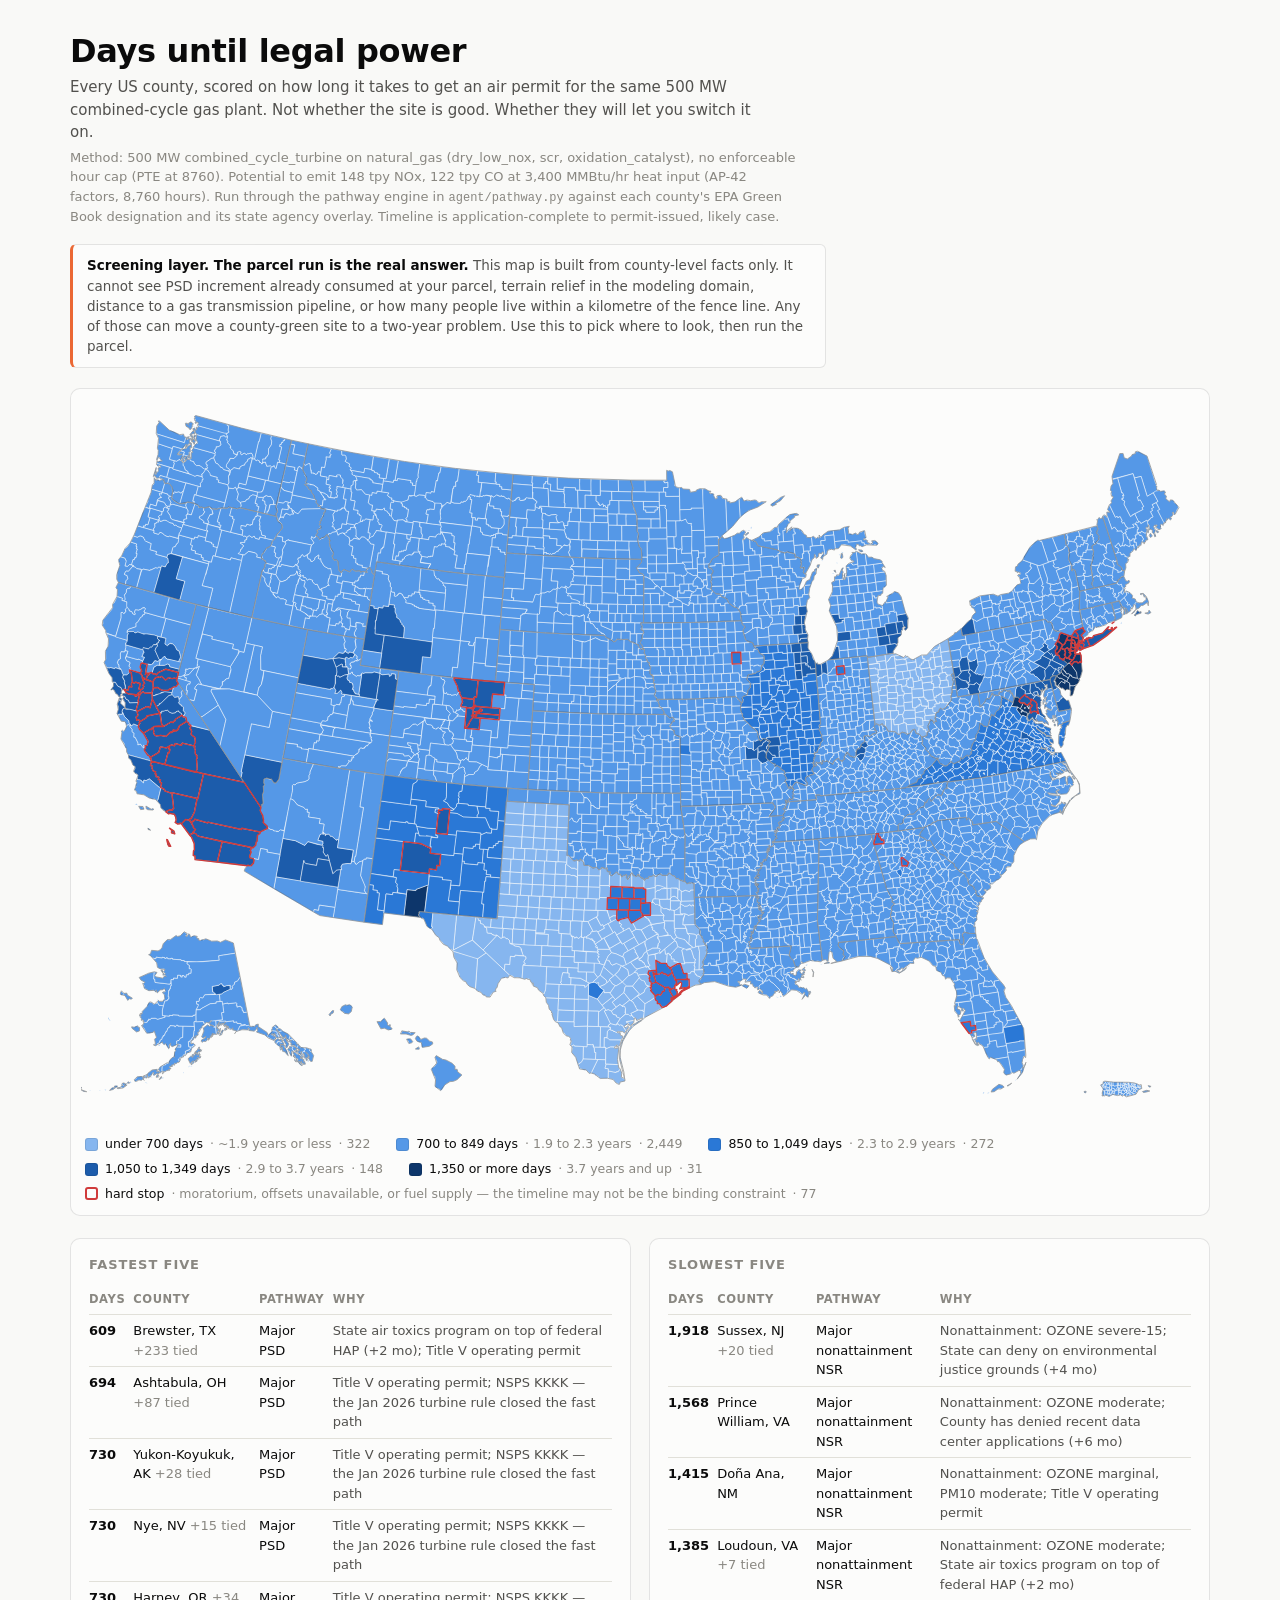
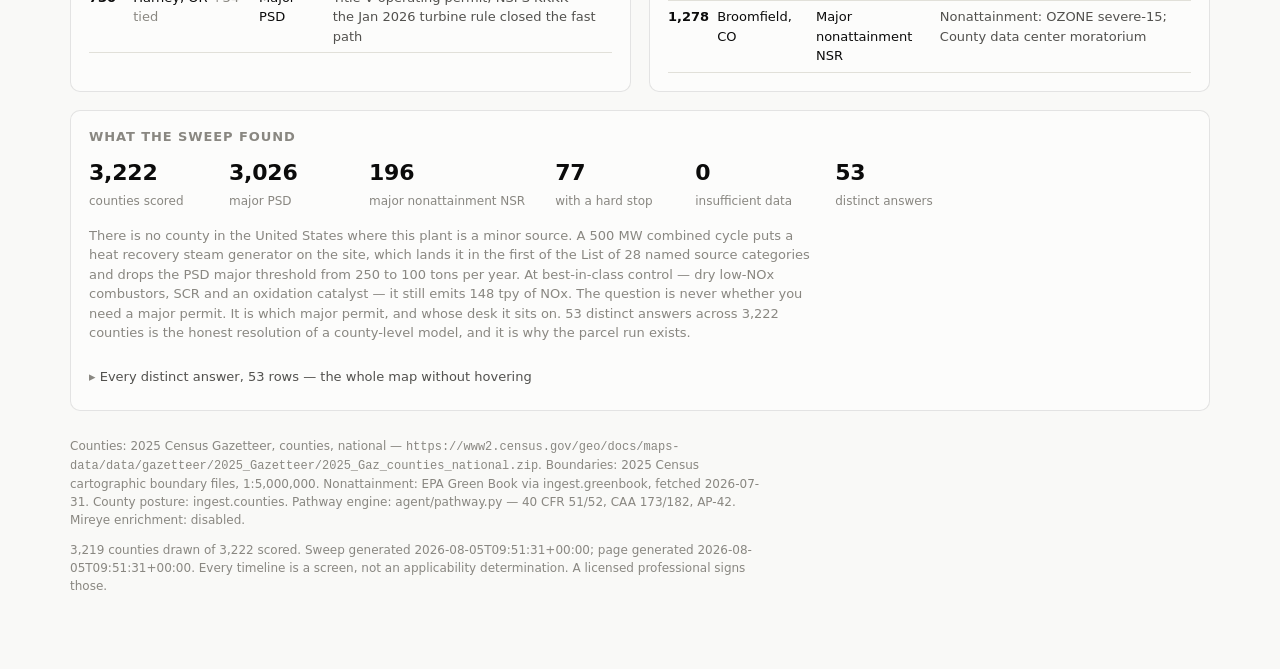
==== outputs/county_map.html @ c9d8f77a "National county sweep and the map 3,222 counties scored on days-until-legal-power for one reference " ====
<!doctype html>
<html lang="en">
<head>
<meta charset="utf-8">
<meta name="viewport" content="width=device-width, initial-scale=1">
<title>Days until legal power — every US county</title>
<style>
:root {
  color-scheme: light dark;
  --plane:#f9f9f7; --surface:#fcfcfb; --ink:#0b0b0b; --ink-2:#52514e; --muted:#898781;
  --rule:#e1e0d9; --border:rgba(11,11,11,0.10); --stroke:#fcfcfb; --state:#52514e;
  --b0:#86b6ef; --b1:#5598e7; --b2:#2a78d6; --b3:#1c5cab; --b4:#0d366b;
  --nodata:#d6d5cd; --nodata-ink:#898781; --focus:#eb6834; --critical:#d03b3b;
}
@media (prefers-color-scheme: dark) {
  :root:where(:not([data-theme="light"])) {
    --plane:#0d0d0d; --surface:#1a1a19; --ink:#ffffff; --ink-2:#c3c2b7; --muted:#898781;
    --rule:#2c2c2a; --border:rgba(255,255,255,0.10); --stroke:#1a1a19; --state:#c3c2b7;
    --b0:#184f95; --b1:#256abf; --b2:#3987e5; --b3:#86b6ef; --b4:#cde2fb;
    --nodata:#2c2c2a; --nodata-ink:#898781; --focus:#eb6834; --critical:#d03b3b;
  }
}
:root[data-theme="dark"] {
  --plane:#0d0d0d; --surface:#1a1a19; --ink:#ffffff; --ink-2:#c3c2b7; --muted:#898781;
  --rule:#2c2c2a; --border:rgba(255,255,255,0.10); --stroke:#1a1a19; --state:#c3c2b7;
  --b0:#184f95; --b1:#256abf; --b2:#3987e5; --b3:#86b6ef; --b4:#cde2fb;
  --nodata:#2c2c2a; --nodata-ink:#898781; --focus:#eb6834; --critical:#d03b3b;
}
* { box-sizing:border-box; }
body {
  margin:0; background:var(--plane); color:var(--ink);
  font:15px/1.5 system-ui,-apple-system,"Segoe UI",sans-serif;
  -webkit-font-smoothing:antialiased;
}
.wrap { max-width:1180px; margin:0 auto; padding:32px 20px 64px; }
h1 { font-size:clamp(22px,3.1vw,32px); line-height:1.2; margin:0 0 6px; letter-spacing:-0.01em; }
.sub { color:var(--ink-2); margin:0 0 4px; max-width:74ch; }
.method { color:var(--muted); font-size:13px; margin:0 0 18px; max-width:88ch; }
.caveat {
  border-left:3px solid var(--focus); background:var(--surface); border:1px solid var(--border);
  border-left:3px solid var(--focus); border-radius:6px; padding:10px 14px; margin:0 0 20px;
  font-size:13.5px; color:var(--ink-2); max-width:88ch;
}
.caveat b { color:var(--ink); }
.card { background:var(--surface); border:1px solid var(--border); border-radius:10px; }
.mapcard { padding:10px 10px 4px; position:relative; }
svg.map { display:block; width:100%; height:auto; }
path.c { stroke:var(--stroke); stroke-width:.5; stroke-linejoin:round; vector-effect:non-scaling-stroke; }
path.c:focus { outline:none; }
.b0 { fill:var(--b0); } .b1 { fill:var(--b1); } .b2 { fill:var(--b2); }
.b3 { fill:var(--b3); } .b4 { fill:var(--b4); }
.q { fill:url(#hatch); }
path.borders { fill:none; stroke:var(--state); stroke-width:0.9; stroke-linejoin:round;
  vector-effect:non-scaling-stroke; opacity:.5; pointer-events:none; }
path.stops { fill:none; stroke:var(--critical); stroke-width:1.4; stroke-linejoin:round;
  vector-effect:non-scaling-stroke; pointer-events:none; }
path.hi { fill:none; stroke:var(--ink); stroke-width:2.4; stroke-linejoin:round;
  vector-effect:non-scaling-stroke; pointer-events:none; }
.legend { list-style:none; margin:14px 0 0; padding:0 4px 8px;
  display:flex; flex-wrap:wrap; gap:6px 26px; font-size:12.5px; color:var(--ink-2); }
.legend li { display:flex; align-items:baseline; gap:7px; }
.sw { width:13px; height:13px; border-radius:3px; flex:none; border:1px solid var(--border);
  align-self:center; }
.sw.b0{background:var(--b0)} .sw.b1{background:var(--b1)} .sw.b2{background:var(--b2)}
.sw.b3{background:var(--b3)} .sw.b4{background:var(--b4)}
.sw.stopsw { background:transparent; border:2px solid var(--critical); }
.sw.q { background:var(--nodata);
  background-image:repeating-linear-gradient(45deg,transparent 0 3px,var(--nodata-ink) 3px 4px); }
.lg-t { color:var(--ink); }
.lg-s { color:var(--muted); }
.lg-s::before { content:"\00b7\00a0"; }
.lg-n { color:var(--muted); font-variant-numeric:tabular-nums; }
.lg-n::before { content:"\00b7\00a0"; }
td .sw { display:inline-block; margin-right:7px; vertical-align:-1px; }
details { margin-top:18px; }
details > summary { cursor:pointer; font-size:13px; color:var(--ink-2); padding:6px 0;
  list-style:none; }
details > summary::-webkit-details-marker { display:none; }
details > summary::before { content:"\25b8\00a0"; color:var(--muted); }
details[open] > summary::before { content:"\25be\00a0"; }
.scroll { overflow-x:auto; }
.tip {
  position:absolute; pointer-events:none; opacity:0; transform:translateY(3px);
  transition:opacity .09s ease, transform .09s ease; z-index:5; max-width:330px;
  background:var(--surface); border:1px solid var(--border); border-radius:8px;
  box-shadow:0 6px 22px rgba(0,0,0,.16); padding:10px 12px; font-size:12.5px; color:var(--ink-2);
}
.tip.on { opacity:1; transform:translateY(0); }
.tip .val { font-size:21px; color:var(--ink); font-weight:650; letter-spacing:-0.01em; }
.tip .val small { font-size:12px; font-weight:400; color:var(--muted); }
.tip .place { color:var(--ink); font-weight:600; margin-bottom:2px; }
.tip .path { margin:5px 0 0; }
.tip ul { margin:6px 0 0; padding:0; list-style:none; }
.tip li { display:flex; gap:7px; margin-top:3px; }
.tip li::before { content:""; flex:none; width:10px; height:2px; margin-top:8px;
  background:var(--muted); border-radius:1px; }
.tip .stop { color:var(--focus); margin-top:6px; font-weight:600; }
.tip .flag { color:var(--muted); margin-top:6px; font-style:italic; }
.grid { display:grid; grid-template-columns:repeat(auto-fit,minmax(330px,1fr)); gap:18px; margin-top:22px; }
.panel { padding:16px 18px 18px; }
.panel h2 { font-size:13px; text-transform:uppercase; letter-spacing:.07em;
  color:var(--muted); margin:0 0 10px; font-weight:600; }
table { width:100%; border-collapse:collapse; font-size:13px; }
th, td { text-align:left; padding:6px 8px 6px 0; border-bottom:1px solid var(--rule);
  vertical-align:top; }
th { color:var(--muted); font-weight:600; font-size:11.5px; text-transform:uppercase;
  letter-spacing:.05em; }
td.num { font-variant-numeric:tabular-nums; font-weight:650; color:var(--ink); white-space:nowrap; }
td.why { color:var(--ink-2); }
.tie { color:var(--muted); font-weight:400; }
.stats { display:flex; flex-wrap:wrap; gap:10px 30px; margin:0; padding:0; list-style:none; }
.stats li { min-width:110px; }
.stats .n { display:block; font-size:22px; font-weight:650; color:var(--ink);
  letter-spacing:-0.01em; }
.stats .k { font-size:12px; color:var(--muted); }
footer { margin-top:26px; font-size:12px; color:var(--muted); max-width:92ch; }
footer a { color:inherit; }
code { font-family:ui-monospace,SFMono-Regular,Menlo,monospace; font-size:12px; }
@media (max-width:640px) { .wrap { padding:20px 14px 44px; } .legend { gap:4px 14px; } }
</style>
</head>
<body>
<div class="wrap">
<h1>Days until legal power</h1>
<p class="sub">Every US county, scored on how long it takes to get an air permit for the
same 500 MW combined-cycle gas plant. Not whether the site is good. Whether they will
let you switch it on.</p>
<p class="method">Method: 500 MW combined_cycle_turbine on natural_gas (dry_low_nox, scr, oxidation_catalyst), no enforceable hour cap (PTE at 8760).
Potential to emit 148 tpy NOx, 122 tpy CO at
3,400 MMBtu/hr heat input (AP-42 factors, 8,760 hours).
Run through the pathway engine in <code>agent/pathway.py</code> against each county's EPA Green
Book designation and its state agency overlay. Timeline is application-complete to
permit-issued, likely case.</p>

<div class="caveat"><b>Screening layer. The parcel run is the real answer.</b>
This map is built from county-level facts only. It cannot see PSD increment already
consumed at your parcel, terrain relief in the modeling domain, distance to a gas
transmission pipeline, or how many people live within a kilometre of the fence line.
Any of those can move a county-green site to a two-year problem. Use this to pick where
to look, then run the parcel.</div>

<div class="card mapcard">
  <svg class="map" viewBox="0 0 9750 6300" role="group"
       aria-label="Choropleth of US counties by days until an air permit is issued for a 500 MW gas plant">
    <defs>
      <!-- Pattern units are viewBox units (10x the frame), so these numbers are
           ten times what they look like on screen. -->
      <pattern id="hatch" width="70" height="70" patternUnits="userSpaceOnUse"
               patternTransform="rotate(45)">
        <rect width="70" height="70" fill="var(--nodata)"/>
        <line x1="0" y1="0" x2="0" y2="70" stroke="var(--nodata-ink)" stroke-width="24"/>
      </pattern>
    </defs>
    <g id="counties"><path class="c b1" d="M6702 4349l39 -3,-1 -10,57 -6,7 68,-19 17,-19 -5,-1 -8,-11 14,-8 -11,-12 4,3 11,-8 8,-27 -79z" data-i="0" tabindex="0" role="img" aria-label="Autauga, AL: 730 days"/><path class="c b1" d="M6539 4922l52 -17,-32 -27,-7 -51,-18 -10,-5 -15,14 -17,-8 -10,10 -16,-8 -7,3 -18,-8 -9,6 -14,-6 -3,23 -12,-1 -12,12 -4,-5 -10,38 14,11 63,-7 23,22 26,26 13,3 14,-8 24,17 16,-11 8,-11 21,6 3,-10 6,-98 21z" data-i="1" tabindex="0" role="img" aria-label="Baldwin, AL: 730 days"/><path class="c b1" d="M6950 4563l11 -39,0 -29,9 -20,30 -8,-3 -28,32 -6,16 18,26 -3,-12 53,5 17,-15 6,1 8,-40 5,2 20,-62 6z" data-i="2" tabindex="0" role="img" aria-label="Barbour, AL: 730 days"/><path class="c b1" d="M6600 4281l19 -2,0 -20,5 -10,15 -1,-1 -15,7 -8,24 -6,2 18,11 1,1 14,19 9,4 48,-83 9,-1 -10,-19 2,-3 -29z" data-i="3" tabindex="0" role="img" aria-label="Bibb, AL: 730 days"/><path class="c b1" d="M6668 4077l7 -2,6 -15,21 -11,13 -20,-4 -6,18 -10,13 -33,13 -2,30 34,-9 37,9 -1,-2 12,-15 18,-27 6,1 9,-13 1,-23 -15,-35 9,-3 -11z" data-i="4" tabindex="0" role="img" aria-label="Blount, AL: 730 days"/><path class="c b1" d="M6886 4426l18 -8,0 -7,10 16,80 -9,6 49,-30 8,-10 28,-26 2,-2 -19,-18 2,-3 -18,-20 1,-5 -45z" data-i="5" tabindex="0" role="img" aria-label="Bullock, AL: 730 days"/><path class="c b1" d="M6719 4509l88 -10,7 70,-10 1,3 30,-70 2,-10 -19,-8 -74z" data-i="6" tabindex="0" role="img" aria-label="Butler, AL: 730 days"/><path class="c b1" d="M6824 4099l17 -16,-6 -17,13 -7,3 -12,14 1,-1 -9,9 -4,20 3,0 -8,39 -1,1 15,-19 5,1 7,10 -1,0 10,-9 8,1 33,-13 5,-2 13,-10 1,0 -6,-37 3,-13 -18,-18 0,0 -5z" data-i="7" tabindex="0" role="img" aria-label="Calhoun, AL: 730 days"/><path class="c b1" d="M6945 4251l-4 -28,68 -8,29 79,-87 15,-6 -58z" data-i="8" tabindex="0" role="img" aria-label="Chambers, AL: 730 days"/><path class="c b1" d="M6867 3970l12 -5,23 -27,8 -28,11 -11,35 125,-24 8,-39 -2,-14 -35,-9 5,-3 -30z" data-i="9" tabindex="0" role="img" aria-label="Cherokee, AL: 730 days"/><path class="c b1" d="M6679 4312l27 -3,-6 -53,51 -5,10 11,9 -1,2 21,14 13,0 12,18 12,-8 1,1 10,-57 6,1 10,-58 5,-4 -39z" data-i="10" tabindex="0" role="img" aria-label="Chilton, AL: 730 days"/><path class="c b1" d="M6422 4550l2 -95,94 -8,0 6,-9 -5,-8 6,4 23,-5 24,-13 8,11 20,-9 5,12 3,-14 5,-8 20,9 15,7 -2,4 13,-72 7,-5 -45z" data-i="11" tabindex="0" role="img" aria-label="Choctaw, AL: 730 days"/><path class="c b1" d="M6481 4561l6 -19,14 -5,-13 -5,10 -3,-1 -7,77 -7,2 26,9 1,1 10,23 -3,0 30,-10 2,3 32,-10 10,12 6,-1 12,-5 5,-12 -2,-14 22,-2 -7,-5 9,4 6,-8 -4,5 10,-12 4,1 12,-19 5,2 -7,-11 -7,17 -26,0 -6,-11 4,7 -7,-6 -7,4 -13,-35 -22,-5 -30,-14 -6,-3 -13z" data-i="12" tabindex="0" role="img" aria-label="Clarke, AL: 730 days"/><path class="c b1" d="M6831 4215l9 -1,-2 -23,26 -3,-1 -20,9 -4,2 -24,23 5,3 -7,22 -2,8 88,-98 11,-1 -20z" data-i="13" tabindex="0" role="img" aria-label="Clay, AL: 730 days"/><path class="c b1" d="M6881 4145l11 -20,10 -1,2 -13,13 -5,-1 -33,9 -8,0 -10,-10 1,-1 -7,19 -5,-1 -12,8 -4,16 -4,30 108,-86 6,-3 7,-16 0z" data-i="14" tabindex="0" role="img" aria-label="Cleburne, AL: 730 days"/><path class="c b1" d="M6868 4617l-2 -23,9 -4,-2 -18,68 -7,10 95,-77 9,-6 -52z" data-i="15" tabindex="0" role="img" aria-label="Coffee, AL: 730 days"/><path class="c b1" d="M6435 3932l2 -70,23 0,11 17,22 15,42 -25,27 3,-1 35,-6 1,-5 19,-115 5z" data-i="16" tabindex="0" role="img" aria-label="Colbert, AL: 730 days"/><path class="c b1" d="M6636 4673l37 -45,10 -42,14 -10,0 -10,27 -10,13 46,32 2,2 20,8 7,-7 14,0 37,-8 1,-2 -18,-126 8z" data-i="17" tabindex="0" role="img" aria-label="Conecuh, AL: 730 days"/><path class="c b1" d="M6770 4261l3 -19,90 -10,9 79,-73 6,-27 -35,-2 -21z" data-i="18" tabindex="0" role="img" aria-label="Coosa, AL: 730 days"/><path class="c b1" d="M6772 4645l7 -14,-8 -7,-2 -20,57 -6,3 17,20 -20,3 16,16 2,12 101,-100 9,-8 -78z" data-i="19" tabindex="0" role="img" aria-label="Covington, AL: 730 days"/><path class="c b1" d="M6806 4590l-2 -20,10 -1,-7 -70,8 0,-2 -20,20 -2,2 19,21 -2,4 8,-1 32,9 -1,4 29,-6 11,7 -1,2 18,-9 4,2 19,-16 -2,-3 -16,-20 20,-3 -17,-19 2,-1 -10z" data-i="20" tabindex="0" role="img" aria-label="Crenshaw, AL: 730 days"/><path class="c b1" d="M6630 4051l7 0,-6 -73,121 -7,2 7,-12 2,-13 33,-18 10,4 6,-13 20,-28 18,1 8,-32 -1,-13 -23z" data-i="21" tabindex="0" role="img" aria-label="Cullman, AL: 730 days"/><path class="c b1" d="M6949 4639l-8 -74,71 -8,9 75,-13 1,0 10,-35 -1,-6 17,-16 1,-2 -21z" data-i="22" tabindex="0" role="img" aria-label="Dale, AL: 730 days"/><path class="c b1" d="M6605 4440l9 -1,-4 -40,59 -6,11 -27,2 -30,1 15,19 -2,15 51,8 2,-3 6,8 10,-9 19,11 10,-18 2,4 40,-52 5,-16 -20,-44 -24,-1 -10z" data-i="23" tabindex="0" role="img" aria-label="Dallas, AL: 730 days"/><path class="c b1" d="M6812 3941l10 -20,17 -8,29 -31,32 -58,21 75,-11 11,-8 28,-23 27,-12 5,1 10,-49 5,-7 -44z" data-i="24" tabindex="0" role="img" aria-label="DeKalb, AL: 730 days"/><path class="c b1" d="M6796 4320l100 -11,-3 18,7 40,8 5,-4 6,-19 1,-12 12,-28 -4,-15 -13,-5 7,-4 -4,2 18,-8 -4,-11 7,-8 -78z" data-i="25" tabindex="0" role="img" aria-label="Elmore, AL: 730 days"/><path class="c b1" d="M6599 4684l163 -19,2 18,12 -4,7 45,-179 16,-5 -56z" data-i="26" tabindex="0" role="img" aria-label="Escambia, AL: 730 days"/><path class="c b1" d="M6781 4041l4 -29,19 -22,15 -5,49 -5,2 20,9 -5,14 31,0 12,-29 1,1 9,-14 -1,-13 18,-18 -11,-13 -19,-9 6,-5 -5,-17 13,5 -8z" data-i="27" tabindex="0" role="img" aria-label="Etowah, AL: 730 days"/><path class="c b1" d="M6482 4081l59 -4,1 10,20 -1,4 40,20 -1,1 20,-39 2,-4 20,-53 4,-9 -90z" data-i="28" tabindex="0" role="img" aria-label="Fayette, AL: 730 days"/><path class="c b1" d="M6434 3979l1 -46,113 -6,5 60,-119 6,0 -14z" data-i="29" tabindex="0" role="img" aria-label="Franklin, AL: 730 days"/><path class="c b1" d="M6874 4669l136 -16,4 46,-134 15,-6 -45z" data-i="30" tabindex="0" role="img" aria-label="Geneva, AL: 730 days"/><path class="c b1" d="M6455 4309l8 -24,19 -1,37 -30,3 31,23 -2,-7 26,-13 11,4 15,-8 9,11 1,-3 9,6 -1,3 14,8 -1,-12 6,15 8,-9 2,-5 16,-17 -16,8 0,-1 -7,-13 -1,-23 11,-6 -6,6 -16,-12 1,4 -8,-6 -11,8 -5,-22 -7,4 -6,-10 -18z" data-i="31" tabindex="0" role="img" aria-label="Greene, AL: 730 days"/><path class="c b1" d="M6521 4344l9 -12,-5 -12,13 -11,7 -24,55 -4,4 39,-10 1,3 40,-9 1,3 39,-38 4,-1 -10,-16 1,4 -14,9 -2,-15 -8,12 -6,-8 1,-3 -14,-6 1,3 -9,-11 -1z" data-i="32" tabindex="0" role="img" aria-label="Hale, AL: 730 days"/><path class="c b1" d="M7017 4601l-7 -64,35 -3,13 -18,6 2,22 47,-3 55,-63 6,-3 -25z" data-i="33" tabindex="0" role="img" aria-label="Henry, AL: 730 days"/><path class="c b1" d="M6970 4654l3 -12,35 1,0 -10,13 -1,-1 -6,63 -6,0 28,16 16,9 24,-94 11,-4 -46,-43 6,3 -5z" data-i="34" tabindex="0" role="img" aria-label="Houston, AL: 730 days"/><path class="c b1" d="M6761 3873l0 -52,12 3,0 -6,-10 -9,129 -12,8 27,-12 26,-20 32,-37 37,-14 5,-4 -12,-9 1,-2 -18,-33 3,-8 -25z" data-i="35" tabindex="0" role="img" aria-label="Jackson, AL: 730 days"/><path class="c b1" d="M6605 4173l28 -21,0 -14,16 -5,9 -34,25 -18,23 -2,23 15,19 -2,3 47,7 7,-15 15,-13 2,-53 55,-15 2,-5 -10,-14 -2,-38 -35z" data-i="36" tabindex="0" role="img" aria-label="Jefferson, AL: 730 days"/><path class="c b1" d="M6430 4166l2 -112,41 -2,1 6,6 0,11 113,-61 3,0 -8z" data-i="37" tabindex="0" role="img" aria-label="Lamar, AL: 730 days"/><path class="c b1" d="M6415 3837l183 -14,3 42,-14 16,-10 -9,-33 -6,-51 28,-22 -15,-11 -17,-31 -3,-14 -22z" data-i="38" tabindex="0" role="img" aria-label="Lauderdale, AL: 730 days"/><path class="c b1" d="M6550 3949l-2 -22,7 -19,6 -1,1 -35,15 0,10 9,13 -4,24 16,7 88,-78 6,-3 -38z" data-i="39" tabindex="0" role="img" aria-label="Lawrence, AL: 730 days"/><path class="c b1" d="M6932 4318l22 -11,84 -13,7 24,23 28,-11 1,1 9,-52 6,3 13,-20 3,-3 -20,-51 -14,-3 -26z" data-i="40" tabindex="0" role="img" aria-label="Lee, AL: 730 days"/><path class="c b1" d="M6590 3875l11 -10,-3 -42,78 -6,9 101,-26 -6,-69 -37z" data-i="41" tabindex="0" role="img" aria-label="Limestone, AL: 730 days"/><path class="c b1" d="M6714 4449l18 -2,-11 -10,7 -8,-6 -5,7 -3,4 7,4 -8,-3 -11,12 -4,8 11,11 -14,5 10,19 2,4 13,15 8,7 64,-86 9,-2 -20,-9 1,-4 -40z" data-i="42" tabindex="0" role="img" aria-label="Lowndes, AL: 730 days"/><path class="c b1" d="M6877 4388l8 -9,19 -1,4 -6,-7 -4,17 -2,-2 -19,19 -6,51 17,8 60,-80 9,-6 -13,-8 5,-15 -13,-8 -18z" data-i="43" tabindex="0" role="img" aria-label="Macon, AL: 730 days"/><path class="c b1" d="M6683 3892l-7 -75,87 -8,10 9,0 6,-12 -3,-3 15,6 9,-2 46,12 8,-3 19,-12 0,-13 11,-13 -5,-11 -17,-14 8,-8 -7,-15 10,-2 -26z" data-i="44" tabindex="0" role="img" aria-label="Madison, AL: 730 days"/><path class="c b1" d="M6487 4509l13 -8,5 -24,-4 -23,17 -3,-23 -17,1 -13,22 -23,12 0,-1 -6,6 6,17 -3,1 10,38 -4,4 40,10 -1,1 10,-10 3,3 28,-20 1,3 29,-85 11,-8 -3,-2 -10z" data-i="45" tabindex="0" role="img" aria-label="Marengo, AL: 730 days"/><path class="c b1" d="M6432 4051l2 -58,100 -5,7 89,-59 4,-2 -23,-6 0,-1 -6,-41 -1z" data-i="46" tabindex="0" role="img" aria-label="Marion, AL: 730 days"/><path class="c b1" d="M6728 3961l1 -46,11 13,14 0,5 -10,12 0,3 -11,-5 -3,5 -2,-5 -4,33 -3,2 18,9 -1,4 12,5 -3,-10 20,8 47,-16 2,-19 22,-33 -41,-23 -1,-1 -9z" data-i="47" tabindex="0" role="img" aria-label="Marshall, AL: 730 days"/><path class="c b1" d="M6480 4924l39 -14,10 7,-6 6,-43 1zM6444 4727l20 -2,-1 -7,59 -5,6 -7,10 5,-6 14,8 9,-3 18,8 7,-10 16,8 10,-13 13,5 16,-11 13,-8 75,-11 2,-2 -11,-12 -3,-26 5,-21 -168z" data-i="48" tabindex="0" role="img" aria-label="Mobile, AL: 730 days"/><path class="c b1" d="M6565 4668l5 -9,2 7,4 -3,10 -19,12 2,5 -5,1 -12,-12 -6,10 -10,-3 -32,10 -2,0 -30,114 -11,1 18,-27 10,0 10,-14 10,-10 42,-38 49,-25 10,-31 -15,-10 2,-4 -6z" data-i="49" tabindex="0" role="img" aria-label="Monroe, AL: 730 days"/><path class="c b1" d="M6790 4410l16 -17,17 2,-2 -18,4 4,5 -7,15 13,32 1,8 18,15 13,-14 7,7 64,-58 6,-2 -19,-20 2,-5 -44,-15 -8,-3 -17z" data-i="50" tabindex="0" role="img" aria-label="Montgomery, AL: 730 days"/><path class="c b1" d="M6628 3944l-4 -51,52 25,15 -1,9 -9,8 7,14 -8,6 4,1 59,-98 8,-3 -34z" data-i="51" tabindex="0" role="img" aria-label="Morgan, AL: 730 days"/><path class="c b1" d="M6588 4362l9 -1,-3 -40,10 -1,-1 -10,19 -2,1 10,56 -6,1 54,-11 27,-59 6,4 40,-19 2,-7 -79z" data-i="52" tabindex="0" role="img" aria-label="Perry, AL: 730 days"/><path class="c b1" d="M6427 4280l3 -106,81 -5,8 85,-37 30,-19 1,-4 10,-32 4,0 -19z" data-i="53" tabindex="0" role="img" aria-label="Pickens, AL: 730 days"/><path class="c b1" d="M6858 4530l-2 -36,37 -4,-2 -19,8 -3,12 2,3 18,18 -2,2 19,26 -2,1 21,-12 40,-83 9,6 -11,-4 -29,-10 -3z" data-i="54" tabindex="0" role="img" aria-label="Pike, AL: 730 days"/><path class="c b1" d="M6928 4200l-6 -64,64 -4,23 83,-79 9,-2 -24z" data-i="55" tabindex="0" role="img" aria-label="Randolph, AL: 730 days"/><path class="c b1" d="M6989 4378l20 -3,-3 -13,52 -6,-1 -9,11 -1,10 19,-5 23,23 12,-29 32,4 16,-26 3,-16 -18,-32 4,-8 -59z" data-i="56" tabindex="0" role="img" aria-label="Russell, AL: 730 days"/><path class="c b1" d="M6741 4084l27 -6,25 -42,5 5,9 -6,13 19,17 11,4 18,-16 13,-2 10,-9 -4,8 12,-10 12,7 10,-7 12,-9 -3,-16 29,-2 -25,-19 2,-1 -10,-14 -2,2 -37,-12 -18z" data-i="57" tabindex="0" role="img" aria-label="St. Clair, AL: 730 days"/><path class="c b1" d="M6670 4219l17 -9,7 -13,10 -1,13 -21,13 -12,13 -2,15 -19,7 -1,1 10,19 -2,9 46,-14 5,-11 25,9 11,-8 9,0 16,-9 1,-10 -11,-60 8,-9 -21,-11 -1,-1 -18z" data-i="58" tabindex="0" role="img" aria-label="Shelby, AL: 730 days"/><path class="c b1" d="M6425 4440l2 -141,32 -4,3 7,-8 10,11 15,-4 6,22 7,-8 5,6 11,-4 8,12 -1,-6 16,6 6,23 -11,13 1,1 7,-8 0,12 15,-12 1,-23 27,0 9,23 13,-94 8,1 -15z" data-i="59" tabindex="0" role="img" aria-label="Sumter, AL: 730 days"/><path class="c b1" d="M6769 4225l11 -25,14 -5,1 -13,-8 -8,16 -29,9 3,7 -12,-7 -10,10 -12,-8 -12,28 2,13 18,37 -3,1 9,-19 12,-2 24,-9 4,1 20,-26 3,2 23,-9 1,1 20,-59 7,5 -6,-9 -11z" data-i="60" tabindex="0" role="img" aria-label="Talladega, AL: 730 days"/><path class="c b1" d="M6864 4235l77 -12,10 86,-19 9,0 27,-16 2,2 19,-18 1,-7 -40,3 -18,-24 2,-8 -76z" data-i="61" tabindex="0" role="img" aria-label="Tallapoosa, AL: 730 days"/><path class="c b1" d="M6511 4169l33 -2,4 -20,59 -1,2 17,11 2,-13 3,0 9,17 9,19 22,18 5,1 7,-24 13,1 15,-15 1,-5 30,-97 6,-11 -116z" data-i="62" tabindex="0" role="img" aria-label="Tuscaloosa, AL: 730 days"/><path class="c b1" d="M6540 4057l81 -3,5 -5,17 25,25 5,2 13,-12 7,-9 34,-16 5,0 14,-24 11,-2 -17,-20 -1,-1 -20,-20 1,-4 -40,-20 1,-2 -30z" data-i="63" tabindex="0" role="img" aria-label="Walker, AL: 730 days"/><path class="c b1" d="M6427 4595l72 -7,4 22,35 22,-4 13,6 7,-7 7,11 -4,0 6,-17 26,11 7,0 14,-94 19,-17 -132z" data-i="64" tabindex="0" role="img" aria-label="Washington, AL: 730 days"/><path class="c b1" d="M6574 4513l8 -2,-3 -29,20 -1,-1 -31,13 -2,23 15,32 31,61 -6,2 20,-10 1,4 29,-137 14,-1 -10,-9 -1,-2 -28z" data-i="65" tabindex="0" role="img" aria-label="Wilcox, AL: 730 days"/><path class="c b1" d="M6537 4030l-3 -42,97 -7,6 70,-97 6,-3 -27z" data-i="66" tabindex="0" role="img" aria-label="Winston, AL: 730 days"/><path class="c b1" d="M710 5917l7 -5,-1 17,-6 -1,0 -11zM682 5935l9 -8,-5 -7,8 1,-2 -7,9 -6,0 15,-19 17,0 -5zM658 5901l7 -6,17 10,-10 -4,-1 17,-7 -7,-7 6,1 -16zM609 5912l4 -4,11 10,-15 -6zM583 5924l9 -3,-3 10,-6 -7zM560 5959l21 8,-19 -1,-2 -7zM465 5935l12 -5,13 -19,28 -5,17 2,7 15,3 -20,20 -2,1 -7,12 -8,4 4,-1 -8,39 -31,45 -5,0 10,-7 3,5 9,7 2,-5 -13,22 12,2 -7,-14 -12,12 -22,26 -20,42 -17,-8 11,-10 -1,0 7,-28 4,-3 49,14 1,-5 23,-6 -1,8 -16,-9 -5,-18 15,-10 -2,-5 14,-5 -8,-7 2,4 7,-10 -6,-18 12,-10 -2,8 -20,-10 -1,-16 30,-8 -2,4 9,-6 4,-3 -7,-4 9,-12 -3,4 -5,-8 -16,-5 6,4 21,-13 2,-5 -13,-8 -2,5 12,-17 10,13 12,-13 -9,-12 10,-22 -4,-29 14,-9 -4,-2 -13zM427 5955l10 -2,-4 3,7 5,-10 6,-3 -12zM406 5959l8 -4,12 10,-19 3,-1 -9z" data-i="67" tabindex="0" role="img" aria-label="Aleutians East, AK: 730 days"/><path class="c b1" d="M-302 5925l13 7,-11 4,-2 -11zM-352 5933l12 8,18 28,-10 -3,-20 -33zM-408 5886l28 -6,-9 12,-10 -4,-6 5,-3 -7zM-558 5766l22 2,-8 10,-14 -12zM-576 5709l10 -1,19 11,8 19,-25 -7,-12 -22zM313 6008l32 -5,12 -18,10 6,2 -6,-15 -10,12 -10,13 0,2 11,11 -8,4 3,0 8,-16 10,22 -6,-36 26,-14 -4,-30 10,-9 -7zM249 6030l19 -21,9 -5,12 3,4 -16,17 -4,9 6,-5 10,-22 6,-12 13,-31 8zM204 6021l16 3,-5 6,-11 -9zM160 6030l15 -2,-14 7,-1 -5zM70 6030l10 -4,6 5,-16 -1zM0 6023l50 18,-28 -2,-22 -16zM-62 6012l46 3,9 -6,-8 -6,15 -4,7 10,-12 5,2 10,-11 -4,-6 5,-42 -13zM-102 5994l8 0,-2 13,-8 -3,2 -10zM-110 6012l15 0,-4 6,-11 -6zM-150 6014l19 -21,10 1,-4 11,14 4,-4 9,-35 -4zM-181 5996l24 2,6 -10,5 5,-9 13,-26 -10zM-201 5975l28 12,-10 1,-11 13,-7 -10,10 -4,-10 -12z" data-i="68" tabindex="0" role="img" aria-label="Aleutians West, AK: 730 days"/><path class="c b1" d="M1117 5447l25 -27,34 2,3 46,-21 11,-3 -14,-25 -7,-13 -11z" data-i="69" tabindex="0" role="img" aria-label="Anchorage, AK: 730 days"/><path class="c b1" d="M525 5463l19 -10,6 -18,-9 0,35 1,3 -13,11 -3,-1 -13,15 5,8 -11,35 -1,22 9,66 -19,-11 -12,47 4,0 -7,28 2,0 -7,54 3,0 7,123 3,0 -7,13 0,0 -7,12 0,2 -7,1 69,-18 0,2 41,-143 -2,0 -7,-13 -1,-8 13,-7 0,1 -7,-41 -3,-4 14,-14 6,-12 33,-7 0,-13 33,-9 0,-1 13,-7 0,-4 20,-14 6,-13 32,-13 0,-2 12,-17 7,-16 -9,12 0,6 -8,-7 -41,16 -16,-20 -56,-9 13,-33 9,-23 -2,-24 -44,-15 -13,8 -7,-17 -4zM442 5475l23 4,7 -8,23 -4,1 9,15 5,-1 30,-26 9,-40 -33,-2 -12zM234 5399l8 -6,2 13,18 17,-15 -5,-13 -19z" data-i="70" tabindex="0" role="img" aria-label="Bethel, AK: 730 days"/><path class="c b1" d="M833 5651l11 -20,28 1,-1 21,-38 -2z" data-i="71" tabindex="0" role="img" aria-label="Bristol Bay, AK: 730 days"/><path class="c b1" d="M1208 5551l24 -48,8 0,4 4,-20 31,4 5,-20 8zM1204 5514l12 -28,-4 35,-8 -7zM1169 5471l10 -3,-3 -46,27 -2,1 7,58 -3,1 7,68 -9,1 14,27 -4,2 13,35 2,2 13,33 -6,2 7,-47 8,-21 46,-12 1,-13 19,18 -24,-36 -9,7 -4,-9 0,3 -14,-13 14,-16 -10,-14 1,7 -12,-23 14,11 6,-22 10,6 -7,-8 0,3 -10,31 -13,-3 -7,-6 7,3 -8,-12 9,5 -14,-22 10,17 -16,-24 7,5 -22,13 -5,-13 2,-12 16,-7 -17,1 17,-6 -2,-3 8,-4 -6,-3 4,-1 -15,0 20,-7 -4,2 7,-15 4,12 -39,-24 40,3 9,10 -6,-7 21,8 -10,8 12,-2 13,-7 -4,-4 7,21 14,-17 11,-5 -16,-2 15,-6 2,-12 -70z" data-i="72" tabindex="0" role="img" aria-label="Chugach, AK: 730 days"/><path class="c b1" d="M1203 5420l30 -7,-8 -61,20 -3,-11 -72,48 -10,0 7,72 -9,7 9,-6 14,8 3,-3 12,29 -9,1 6,14 5,4 31,7 -1,3 16,30 -5,24 118,-31 2,-10 -12,-33 6,-2 -13,-35 -2,-2 -13,-27 4,-1 -14,-68 9,-1 -7,-58 3,-1 -7z" data-i="73" tabindex="0" role="img" aria-label="Copper River, AK: 730 days"/><path class="c b1" d="M1014 5307l9 -26,-14 -3,-3 -25,23 0,5 -28,10 -6,17 5,18 -29,128 -2,7 62,-36 3,1 12,-52 4,-84 46,0 6,-40 1,11 -20z" data-i="74" tabindex="0" role="img" aria-label="Denali, AK: 730 days"/><path class="c b1" d="M681 5609l6 1,5 -20,14 -6,4 -20,7 0,1 -13,9 0,13 -33,7 0,12 -33,14 -6,4 -14,41 3,-1 7,7 0,8 -13,13 1,0 7,45 1,-3 97,-21 6,-11 20,-21 6,2 34,-43 16,-13 -16,2 -16,-10 10,-5 13,5 18,-8 7,-28 -39,2 -7,-13 11,-16 -15,1 -9,-22 17,-9 -2,2 -13zM675 5642l2 -9,16 -8,-10 18,-8 -1z" data-i="75" tabindex="0" role="img" aria-label="Dillingham, AK: 730 days"/><path class="c b3" d="M1149 5171l-5 -48,58 -11,19 -15,10 4,-1 10,14 5,1 9,23 -9,35 -1,-4 5,4 29,-60 26,-14 14,-48 6,-32 -24z" data-i="76" tabindex="0" role="img" aria-label="Fairbanks North Star, AK: 1,096 days"/><path class="c b1" d="M1666 5510l-3 -15,8 -7,-6 -5,21 -16,22 25,14 -4,26 10,10 11,-34 10,-15 -22,-7 0,15 15,-17 -11,14 11,33 65,-17 -7,-7 -22,-16 -4,5 -15,-12 -15,-34 -4z" data-i="77" tabindex="0" role="img" aria-label="Haines, AK: 730 days"/><path class="c b1" d="M1813 5584l9 -27,35 36,-10 1,-5 -9,-25 5,-4 -6zM1746 5560l12 7,6 18,18 -16,28 37,-23 -18,27 38,-21 34,-8 -14,-1 -14,5 -1,-43 -71zM1691 5614l0 -28,8 6,16 -14,14 6,-1 15,5 -14,24 6,-2 9,-7 -1,11 6,-8 7,-34 -11,-2 14,-15 5,-9 -6zM1618 5560l50 -50,32 4,12 15,-5 15,22 12,-7 2,4 8,-18 6,-21 -43,1 18,-13 -4,-4 -9,-2 7,-11 -3,-1 5,27 10,-4 7,10 -7,13 21,-8 7,-4 -4,-9 17,-64 -34z" data-i="78" tabindex="0" role="img" aria-label="Hoonah-Angoon, AK: 730 days"/><path class="c b1" d="M1760 5579l-1 -9,3 5,20 -6,-17 16,-5 -6zM1724 5519l34 -10,50 29,14 19,-12 34,-20 -16,-7 -27,0 17,-21 3,-38 -49z" data-i="79" tabindex="0" role="img" aria-label="Juneau City and, AK: 730 days"/><path class="c b1" d="M1048 5598l4 -9,28 -14,9 -17,-22 14,-15 -9,20 -51,-5 -27,38 -27,16 13,8 -9,26 6,3 11,15 -1,6 65,-18 -2,0 -8,-11 18,-3 -22,2 11,-8 12,4 10,-9 -19,1 25,-12 -11,4 9,-17 27,2 -21,-6 12,-3 -10,-4 3,3 8,-14 18,-4 -5,-10 7,-5 -5,-13 10,-10 -12zM936 5604l14 0,0 -14,12 0,7 -21,11 -7,5 -55,5 0,-4 -76,82 -2,0 14,14 -1,0 5,-7 12,-20 11,0 16,-6 -3,-15 18,-5 20,-13 5,7 12,-5 13,-21 5,10 4,-9 14,-8 -1,-2 -12,-10 29,-16 6,-6 17,4 11,19 -6,18 18,-16 0,-7 16,-34 0,-4 -48z" data-i="80" tabindex="0" role="img" aria-label="Kenai Peninsula, AK: 730 days"/><path class="c b1" d="M1974 5774l9 -7,4 5,-5 7,-8 -5zM1947 5749l0 -5,11 6,0 15,-11 -16zM1926 5734l7 -8,-3 -29,6 -6,15 1,-6 -7,14 -16,-7 -10,14 -1,29 12,4 6,-5 7,14 10,21 33,-14 53,-15 -4,-16 -25,7 -11,-12 -29,-21 -17,23 26,6 18,-6 -4,0 18,-7 -2,1 -12,-6 15,-24 -10,5 -13,-9 -22,-6 3,4 30,-13 -6z" data-i="81" tabindex="0" role="img" aria-label="Ketchikan Gateway, AK: 730 days"/><path class="c b1" d="M991 5699l6 -7,5 5,-2 -10,13 -6,5 -7,-5 -3,11 -5,2 -12,9 -1,-6 22,7 -6,8 2,0 12,7 -7,-4 15,-9 -7,1 9,-11 4,-2 -8,-10 15,-25 -5zM951 5820l11 -6,10 5,-21 1zM933 5754l24 -23,10 0,4 13,1 -12,10 0,-12 -4,-1 -9,12 -5,6 13,2 -10,6 0,-7 -11,16 9,-8 -11,18 5,6 -4,-6 20,19 -20,0 13,9 2,-12 4,2 12,13 -3,-6 15,-26 -5,12 14,-8 5,-8 -6,-4 4,7 4,-12 3,15 4,-18 13,-1 -16,-8 10,-6 -1,4 9,-18 18,-8 0,13 -16,-5 -1,8 -16,-23 25,-20 -42zM931 5829l12 -14,6 2,-18 12zM889 5876l8 -6,-1 11,-7 -5zM849 5761l17 -22,18 -2,11 -19,15 -5,0 -25,37 -13,7 -23,20 0,7 -16,16 0,-33 29,3 8,-7 3,-2 17,-11 -1,-5 10,-17 1,-4 11,-11 3,1 9,-12 -5,-6 18,-13 -2,1 10,-8 -3,-15 11,9 0,-1 13,-17 -1,0 -6z" data-i="82" tabindex="0" role="img" aria-label="Kodiak, AK: 730 days"/><path class="c b1" d="M511 5376l3 -10,-1 7,13 -1,-9 -13,17 0,0 -18,41 -42,5 -21,16 -18,24 3,13 16,36 -14,11 22,41 5,-11 36,0 48,14 2,11 12,-66 19,-22 -9,-35 1,-8 11,-15 -5,2 12,-12 4,0 10,-15 5,-23 -3,8 -10,-11 -11,-4 7,-7 -2,0 -15,-9 -10,7 -8,-7 -6,-6 4,-1 -8z" data-i="83" tabindex="0" role="img" aria-label="Kusilvak, AK: 730 days"/><path class="c b1" d="M709 5812l13 2,1 -7,14 1,10 -13,17 -2,1 -16,14 -18,27 -23,8 5,-5 -13,7 -35,11 -10,-8 -9,13 -22,39 1,1 -21,-28 -1,2 -8,-10 11,-2 -34,21 -6,11 -20,21 -6,3 -97,98 1,2 35,-5 0,-5 55,-11 7,-7 21,-12 0,0 14,-14 0,2 41,2 7,14 0,-3 18,-41 18,0 25,-15 5,-11 19,-21 5,-14 19,0 6,17 1,-9 15,-9 -1,-4 7,-3 -5,-13 15,-10 -8,-6 12,4 7,-13 -5,-15 7,11 2,-2 7,-23 0,-4 8,12 6,-7 5,11 -1,-16 9,1 8,-4 2,-3 -12,-5 14,-7 -5,-26 15,-3 -9,-5 21,2 -20,-14 -1,3 -49z" data-i="84" tabindex="0" role="img" aria-label="Lake and Peninsula, AK: 730 days"/><path class="c b1" d="M1003 5328l40 -2,0 -6,84 -46,52 -4,-1 -12,54 -5,13 96,-20 3,8 61,-84 11,-17 -4,-13 21,-25 -3,-12 9,0 -5,-14 1,0 -14,-64 2,-1 -103z" data-i="85" tabindex="0" role="img" aria-label="Matanuska-Susitna, AK: 730 days"/><path class="c b1" d="M661 5239l11 -3,1 7,-12 -4zM507 5045l84 -38,48 -12,-5 64,9 1,3 28,129 15,1 -6,14 1,-11 47,-6 0,-2 13,-6 0,-4 55,7 0,-2 21,-7 -1,-7 14,-21 4,-10 41,-41 -5,-11 -22,-8 -1,14 -20,8 9,26 1,20 -20,-2 -39,-17 -17,5 -8,12 4,9 -9,-9 -25,-11 11,-26 4,-25 25,-9 -26,-5 3,8 7,-5 9,-21 -17,-42 4,-43 -24,3 -18,-13 -23,9 2,11 -11,-34 -17,-17 -24zM344 5178l9 -17,2 9,20 14,24 -3,7 19,42 25,-9 10,-17 -5,-14 15,-24 -41,-12 -9,-19 5,-9 -7,0 -15z" data-i="86" tabindex="0" role="img" aria-label="Nome, AK: 730 days"/><path class="c b1" d="M591 4845l15 -6,9 -31,57 5,19 -10,15 -17,11 -36,36 -36,15 4,14 -5,47 -34,13 8,23 -5,35 -36,14 14,12 1,0 8,-12 9,1 8,12 -1,13 -22,11 11,0 14,11 4,8 -9,17 -3,27 7,-6 14,21 7,-5 10,18 4,7 -7,12 -3,4 6,24 -10,50 20,50 -2,27 12,44 -21,69 27,17 89,-145 23,5 39,-195 14,-111 -4,0 -7,-27 -1,0 -6,-75 -5,0 -7,-14 -1,0 6,-28 -2,1 -7,-14 -2,-1 7,-13 -2,0 -6,-20 -3,-1 7,-52 -8,-2 14,-27 -5,-36 -32z" data-i="87" tabindex="0" role="img" aria-label="North Slope, AK: 730 days"/><path class="c b1" d="M627 4877l27 5,2 -14,52 8,1 -7,20 3,0 6,13 2,1 -7,14 2,-1 7,28 2,0 -6,14 1,0 7,75 5,0 6,27 1,0 7,27 1,-2 20,21 14,-2 28,13 0,5 7,-2 34,-20 0,-1 13,-20 0,-2 21,-14 -1,-6 -14,-14 0,0 14,-14 -1,1 -14,-27 -1,-2 27,-34 -2,-1 14,-21 -2,-2 34,-7 0,-1 6,-129 -15,-3 -28,-9 -1,5 -64,24 6,-19 27,8 11,62 12,13 -18,16 2,-16 -13,-13 3,3 -13,-20 -30,11 -5,7 13,-3 11,16 18,8 -6,-17 -17,14 -19,-10 -7,-31 0,-25 -13,-6 -38,-34 -42z" data-i="88" tabindex="0" role="img" aria-label="Northwest Arctic, AK: 730 days"/><path class="c b1" d="M1840 5667l9 -17,-5 -5,9 -2,34 24,-30 19,-17 -19zM1814 5601l3 -6,20 3,-20 -8,1 -4,26 -1,7 10,6 -4,26 24,-2 11,15 -1,-6 25,-6 7,-13 -6,-9 -17,-5 5,-25 -4,-2 -10,9 -5,-9 0,-6 -15,-10 -4z" data-i="89" tabindex="0" role="img" aria-label="Petersburg, AK: 730 days"/><path class="c b1" d="M1993 5682l7 -17,11 15,-3 13,-15 -11zM1965 5770l-3 -20,11 5,4 10,-12 5zM1862 5769l0 -8,7 -1,1 7,6 -12,6 1,-7 27,-5 -14,-8 0zM1849 5731l8 -14,-10 -16,21 -6,9 14,24 10,32 27,-19 -4,-1 9,14 -2,-5 3,12 1,2 12,8 -6,-2 22,8 -5,7 25,-23 1,7 -6,-16 -6,-5 -18,-2 17,-22 -15,17 24,13 -2,3 10,-7 -3,8 10,-10 0,-19 -15,-9 -19,-11 2,13 -18,-7 -11,-14 -2,-3 -8,-2 5,-10 -3,15 -9,-9 -1,-3 -11,-4 15,-8 -7zM1803 5672l9 -12,18 8,-16 -15,5 -7,30 4,-9 17,13 20,-9 6,-5 -8,-3 6,4 32,-6 9,-13 -19,-1 -20,-17 -21z" data-i="90" tabindex="0" role="img" aria-label="Prince of Wales-Hyder, AK: 730 days"/><path class="c b1" d="M1739 5648l7 -19,26 5,4 8,-6 1,29 45,9 39,-24 -23,1 -9,-5 4,-11 -11,-10 2,-4 -37,-7 3,-9 -8zM1735 5659l1 -9,18 4,-5 20,-9 4,2 -13,-7 -6zM1701 5619l14 -4,2 -14,30 11,14 -4,10 20,-9 5,-30 -9,9 4,0 9,-3 11,-6 -1,-20 -11,-11 -17z" data-i="91" tabindex="0" role="img" aria-label="Sitka City and, AK: 730 days"/><path class="c b1" d="M1687 5466l7 -7,12 5,11 8,5 16,-14 4,-21 -26z" data-i="92" tabindex="0" role="img" aria-label="Skagway, AK: 730 days"/><path class="c b1" d="M1211 5224l-4 -31,22 -4,7 -10,66 -32,13 0,7 -14,-4 -11,19 -19,3 -18,25 -10,22 -36,61 307,-30 5,-3 -16,-7 1,-4 -31,-14 -5,-1 -6,-29 9,3 -12,-8 -3,6 -14,-7 -9,-72 9,0 -7,-48 10,-2 -24,-18 2,-3 -31z" data-i="93" tabindex="0" role="img" aria-label="Southeast Fairbanks, AK: 730 days"/><path class="c b1" d="M1889 5697l5 -12,8 1,-6 -14,11 5,-24 -17,12 -23,14 4,7 15,10 -5,33 17,-14 17,6 7,-15 -1,-6 6,3 29,-7 7,-7 -8,6 -8,-3 -29,-6 13,4 10,-7 9,-24 -23zM1871 5691l3 -9,14 -1,2 11,-7 5,-12 -6z" data-i="94" tabindex="0" role="img" aria-label="Wrangell City and, AK: 730 days"/><path class="c b1" d="M1365 5512l21 -43,53 -10,2 7,22 -4,10 9,20 3,1 -8,20 6,9 -14,23 -7,0 22,77 51,10 25,-15 11,-15 -14,-73 -25,10 -14,-6 -28,-6 19,-18 15,-47 -6,5 -10,-7 -12,-7 0,9 10,-8 7,-45 -3,-45 13z" data-i="95" tabindex="0" role="img" aria-label="Yakutat City and, AK: 730 days"/><path class="c b1" d="M710 5328l21 -77,21 -4,7 -14,7 1,2 -21,-7 0,4 -55,6 0,2 -13,6 0,2 -27,7 0,-3 -55,21 2,1 -14,34 2,2 -27,27 1,-1 14,14 1,0 -14,14 0,6 14,14 1,2 -21,20 0,1 -13,20 0,2 -34,-5 -7,-13 0,2 -28,-21 -14,2 -17,135 -2,144 -12,-5 -39,145 -23,41 206,-22 36,-25 10,-3 18,-19 19,4 11,-7 14,-14 -2,1 -32,-34 3,-23 9,-1 -9,-14 -5,1 -10,-10 -4,-19 15,-58 11,4 49,7 -1,16 19,-92 5,-18 29,-17 -5,-10 6,-5 28,-23 0,3 25,14 3,0 9,-20 37,-2 42,-25 7,0 7,-123 -3,0 -7,-54 -3,0 7,-28 -2,0 7,-61 -6,0 -48z" data-i="96" tabindex="0" role="img" aria-label="Yukon-Koyukuk, AK: 730 days"/><path class="c b1" d="M2477 3256l169 24,-101 730,-56 -8,-2 12,-17 0,-19 18,-26 6,-23 21,-20 -24,7 -47,6 0,68 -425,-31 -5,45 -302z" data-i="97" tabindex="0" role="img" aria-label="Apache, AZ: 840 days"/><path class="c b1" d="M2208 4460l30 -183,265 39,-35 247,-269 -40,9 -63z" data-i="98" tabindex="0" role="img" aria-label="Cochise, AZ: 840 days"/><path class="c b1" d="M1843 3372l9 -11,15 4,17 -16,69 -13,29 -14,6 -9,-1 -30,9 -12,0 -18,31 -71,317 52,-97 620,-5 -12,-18 5,-36 -33,-10 3,-16 -21,-28 2,0 9,-6 1,6 -14,-26 3,14 -8,-13 -2,8 -8,-10 4,13 -75,-42 -7,7 -40,-101 -15,6 -40,-19 -3,4 -25,-18 2,-13 -17,-57 -23,-34 -42,-28 -10,20 -81,-2 -35z" data-i="99" tabindex="0" role="img" aria-label="Coconino, AZ: 840 days"/><path class="c b3" d="M2065 3848l19 -49,33 -20,-8 8,13 2,-16 6,28 -1,-6 14,6 -1,0 -9,28 -2,16 21,10 -3,41 36,6 -4,-4 -5,11 1,5 12,-10 59,139 21,-22 120,-27 -3,-48 7,-12 23,7 24,-45 5,-33 31,-44 -167,-16 15,-25 -38,3 -39,-9 -1,5 -18,-10 -2,9 -12,0 -21,-44 -10z" data-i="100" tabindex="0" role="img" aria-label="Gila, AZ: 1,233 days"/><path class="c b1" d="M2268 4081l11 -23,48 -7,27 3,9 -25,21 6,10 21,8 3,23 -21,33 -11,-19 129,37 83,4 25,-8 24,18 26,-252 -37,27 -173,9 1,-6 -24z" data-i="101" tabindex="0" role="img" aria-label="Graham, AZ: 840 days"/><path class="c b1" d="M2458 4027l12 -13,17 0,2 -12,56 8,-42 306,-13 -2,-18 -26,8 -34,-41 -98,19 -129z" data-i="102" tabindex="0" role="img" aria-label="Greenlee, AZ: 840 days"/><path class="c b1" d="M1475 3939l8 -10,-3 -12,16 0,28 -26,4 -28,8 -6,3 -52,22 -16,7 -19,38 -11,20 -13,2 -10,22 16,24 4,6 9,19 0,8 8,15 -2,17 -15,28 9,8 -4,-39 211,-115 -21,4 -20,-58 -11,-19 97,-73 -15,-5 -14,14 -37,-9 -12z" data-i="103" tabindex="0" role="img" aria-label="La Paz, AZ: 840 days"/><path class="c b3" d="M1747 3913l15 -81,108 20,82 41,27 -33,79 24,48 7,5 6,-6 14,9 1,2 23,-5 16,25 38,16 -15,13 51,-100 -16,-11 59,-93 -16,-17 -17,-1 -10,-31 180,-212 -37,47 -255z" data-i="104" tabindex="0" role="img" aria-label="Maricopa, AZ: 1,233 days"/><path class="c b1" d="M1595 3314l25 -8,32 10,8 -3,22 34,19 1,25 -33,34 -182,267 49,-31 71,0 18,-9 12,1 30,-6 9,-29 14,-69 13,-17 16,-15 -4,-9 11,1 42,-73 350,-32 -8,-17 15,-42 -6,-2 -7,-28 -6,-22 -16,-39 -43,4 -16,-8 -44,-23 -43,7 -34,8 -8,-7 -9,14 -4,4 -12,-6 -72,10 -27,-2 -46,11 -13,-8 -18,2 -33z" data-i="105" tabindex="0" role="img" aria-label="Mohave, AZ: 840 days"/><path class="c b1" d="M2324 3362l20 -128,133 21,-45 303,31 5,-68 425,-6 0,-7 47,-20 -5,14 -96,-139 -21,87 -551z" data-i="106" tabindex="0" role="img" aria-label="Navajo, AZ: 840 days"/><path class="c b1" d="M1700 4168l541 89,-27 177,-135 -20,-8 46,-38 -7,-4 22,-348 -202,19 -105z" data-i="107" tabindex="0" role="img" aria-label="Pima, AZ: 840 days"/><path class="c b3" d="M1917 4176l26 -151,1 10,17 17,93 16,11 -59,100 16,31 116,33 -31,36 -6,-24 153,-329 -52,5 -29z" data-i="108" tabindex="0" role="img" aria-label="Pinal, AZ: 1,233 days"/><path class="c b1" d="M2033 4453l38 7,8 -46,135 20,-15 89,-117 -18,-53 -30,4 -22z" data-i="109" tabindex="0" role="img" aria-label="Santa Cruz, AZ: 840 days"/><path class="c b1" d="M1785 3706l40 -218,12 2,19 11,31 39,57 23,13 17,18 -2,-4 25,19 3,-6 40,101 15,-7 40,42 7,-14 82,-22 9,-19 49,44 10,0 21,-9 12,-121 -31,-27 33,-82 -41,-108 -20,23 -126z" data-i="110" tabindex="0" role="img" aria-label="Yavapai, AZ: 840 days"/><path class="c b1" d="M1430 4096l25 -31,15 7,18 -3,1 -8,14 -10,6 -28,-7 -14,46 8,19 -97,58 11,-4 20,115 21,-55 301,-258 -156,7 -21z" data-i="111" tabindex="0" role="img" aria-label="Yuma, AZ: 840 days"/><path class="c b1" d="M5777 3998l20 0,-1 -20,57 -2,-2 6,18 12,-2 9,8 -2,14 21,10 4,-2 44,-21 23,13 27,-5 2,-2 -9,-12 5,1 -9,-9 9,-3 -6,-10 4,4 -13,-11 7,-10 -9,-3 -24,-13 -3,-4 -17,-34 -2,-1 -57z" data-i="112" tabindex="0" role="img" aria-label="Arkansas, AR: 730 days"/><path class="c b1" d="M5710 4298l2 -9,26 -19,2 -18,-6 -4,101 -2,3 87,-115 5,-12 -14,-1 -26z" data-i="113" tabindex="0" role="img" aria-label="Ashley, AR: 730 days"/><path class="c b1" d="M5597 3576l10 -7,0 -26,69 -2,1 74,-10 0,4 26,-19 1,0 20,-20 0,0 -42,-13 -7,1 -14,-13 -2,2 -9,-9 -1,8 -10,-11 -1z" data-i="114" tabindex="0" role="img" aria-label="Baxter, AR: 730 days"/><path class="c b1" d="M5230 3553l136 -3,-4 28,14 16,-10 0,0 17,-18 2,0 5,-5 -6,-3 5,-58 0,0 14,-9 3,-1 10,-29 -1,-13 -90z" data-i="115" tabindex="0" role="img" aria-label="Benton, AR: 730 days"/><path class="c b1" d="M5470 3624l-2 -76,81 -3,0 8,-6 -6,2 86,-75 1,0 -10z" data-i="116" tabindex="0" role="img" aria-label="Boone, AR: 730 days"/><path class="c b1" d="M5661 4262l12 -35,-5 -47,66 -2,2 40,-6 1,-1 17,11 16,-2 18,-34 34,-12 -21,-26 -6,-5 -15z" data-i="117" tabindex="0" role="img" aria-label="Bradley, AR: 730 days"/><path class="c b1" d="M5586 4220l10 -2,-1 -22,13 -3,9 -12,3 -21,46 0,7 67,-11 29,6 18,-6 4,-9 3,-6 -12,-12 2,-14 -20,-21 -5,-14 -26z" data-i="118" tabindex="0" role="img" aria-label="Calhoun, AR: 730 days"/><path class="c b1" d="M5363 3574l3 -24,103 -2,1 86,-45 0,-21 -40,-36 -2,-5 -18z" data-i="119" tabindex="0" role="img" aria-label="Carroll, AR: 730 days"/><path class="c b1" d="M5837 4309l-4 -103,20 -1,0 10,20 0,2 -11,9 14,-7 15,9 -2,4 -12,8 9,-16 13,14 3,13 -16,-15 24,8 24,5 -10,7 3,-10 12,4 18,-22 5,15 19,-7 8,-56 2,-1 -24z" data-i="120" tabindex="0" role="img" aria-label="Chicot, AR: 730 days"/><path class="c b1" d="M5445 4062l4 -20,23 0,0 14,60 8,1 19,27 -2,0 40,-12 2,13 16,0 22,-6 -3,-20 12,-48 -15,-28 -46,-3 -36,-11 -2,0 -9z" data-i="121" tabindex="0" role="img" aria-label="Clark, AR: 730 days"/><path class="c b1" d="M5921 3577l10 1,-9 -49,114 -7,3 17,14 8,-1 26,-18 18,-24 1,-1 -13,-88 3,0 -5z" data-i="122" tabindex="0" role="img" aria-label="Clay, AR: 730 days"/><path class="c b1" d="M5667 3761l-1 -40,83 -3,1 58,-10 5,1 18,-74 2,0 -40z" data-i="123" tabindex="0" role="img" aria-label="Cleburne, AR: 730 days"/><path class="c b1" d="M5638 4101l97 -5,-1 82,-66 2,-3 -29,-27 -30,0 -20z" data-i="124" tabindex="0" role="img" aria-label="Cleveland, AR: 730 days"/><path class="c b1" d="M5455 4345l0 -56,7 1,13 -43,47 -4,0 17,27 0,0 82,-94 3z" data-i="125" tabindex="0" role="img" aria-label="Columbia, AR: 730 days"/><path class="c b1" d="M5528 3868l-3 -4,21 -14,12 -2,-1 -66,68 0,-5 78,-20 10,0 -9,-14 10,-58 -3z" data-i="126" tabindex="0" role="img" aria-label="Conway, AR: 730 days"/><path class="c b1" d="M5886 3709l-1 -37,29 -1,2 -20,85 -4,1 -7,16 -2,5 68,-137 3z" data-i="127" tabindex="0" role="img" aria-label="Craighead, AR: 730 days"/><path class="c b1" d="M5255 3722l110 -2,-13 6,-4 17,-16 0,0 19,10 1,-3 25,-18 3,0 17,-26 8,-11 -6,-8 -17,-9 4,-12 -75z" data-i="128" tabindex="0" role="img" aria-label="Crawford, AR: 730 days"/><path class="c b1" d="M5989 3817l-2 -49,66 -3,-6 13,7 1,1 -9,9 5,-3 20,-11 6,15 7,3 8,-7 5,10 11,-19 5,-5 22,-17 -2,-2 10,14 18,-13 11,2 5,-19 6,-2 -73,-19 2,-2 -19z" data-i="129" tabindex="0" role="img" aria-label="Crittenden, AR: 730 days"/><path class="c b1" d="M5890 3793l-1 -20,98 -5,4 68,-99 4,-2 -47z" data-i="130" tabindex="0" role="img" aria-label="Cross, AR: 730 days"/><path class="c b1" d="M5548 4123l12 -2,0 -40,86 4,17 15,-25 1,0 20,28 39,-104 0,-1 -21,-13 -16z" data-i="131" tabindex="0" role="img" aria-label="Dallas, AR: 730 days"/><path class="c b1" d="M5811 4137l0 -25,16 0,-1 -7,8 -2,8 7,11 -7,-4 13,10 -4,3 6,9 -9,-1 9,12 -5,2 9,5 -2,-13 -27,9 -15,35 -4,16 6,-3 15,-18 3,5 12,-23 -9,1 12,14 5,-9 22,15 11,-29 5,4 13,13 -1,5 9,-10 4,-14 -11,-11 3,0 8,18 11,-7 10,-12 2,-2 11,-20 0,0 -10,-20 1,-1 -50,-20 1,-1 -20z" data-i="132" tabindex="0" role="img" aria-label="Desha, AR: 730 days"/><path class="c b1" d="M5732 4231l1 -73,99 -2,3 90,-101 2,-2 -17z" data-i="133" tabindex="0" role="img" aria-label="Drew, AR: 730 days"/><path class="c b1" d="M5608 3883l9 -11,-3 -12,9 -6,-6 -19,9 -13,-1 -20,68 -2,2 80,-20 1,0 20,-33 0,-7 7,3 13,-8 -24,-21 -4,-1 -10z" data-i="134" tabindex="0" role="img" aria-label="Faulkner, AR: 730 days"/><path class="c b1" d="M5333 3827l0 -35,6 -4,3 -25,-10 -1,0 -19,16 0,4 -17,13 -3,-4 -7,40 1,-1 90,-7 2,-11 -13,0 26,-20 -1,0 20,-20 0,-3 7,-6 -3,0 -18z" data-i="135" tabindex="0" role="img" aria-label="Franklin, AR: 730 days"/><path class="c b1" d="M5676 3589l0 -48,126 -6,1 37,-20 1,1 20,-107 2,-1 -6z" data-i="136" tabindex="0" role="img" aria-label="Fulton, AR: 730 days"/><path class="c b1" d="M5462 4018l0 -75,78 -2,-1 31,20 0,0 10,12 0,4 8,0 11,-23 0,-5 27,-85 1,0 -11z" data-i="137" tabindex="0" role="img" aria-label="Garland, AR: 730 days"/><path class="c b1" d="M5599 4061l0 -40,8 0,6 -10,34 0,0 -10,36 -1,0 98,-20 2,-30 -19,-34 0,0 -20z" data-i="138" tabindex="0" role="img" aria-label="Grant, AR: 730 days"/><path class="c b1" d="M5915 3643l18 -35,-11 1,-1 -27,88 -3,1 13,24 -1,-22 26,-11 30,-85 4,-1 -8z" data-i="139" tabindex="0" role="img" aria-label="Greene, AR: 730 days"/><path class="c b1" d="M5363 4179l23 0,1 -59,55 14,12 -5,-1 111,-44 0,-6 -12,-4 8,-11 -16,3 -8,-29 -14,1 -19z" data-i="140" tabindex="0" role="img" aria-label="Hempstead, AR: 730 days"/><path class="c b1" d="M5462 4029l85 -1,5 -27,33 0,1 7,9 0,4 13,0 60,-66 2,-1 -19,-60 -8,0 -14,-10 0,0 -13z" data-i="141" tabindex="0" role="img" aria-label="Hot Spring, AR: 730 days"/><path class="c b1" d="M5305 4044l59 -2,2 38,20 0,0 99,-24 0,-21 -40,-5 -59,-29 -1,-2 -35z" data-i="142" tabindex="0" role="img" aria-label="Howard, AR: 730 days"/><path class="c b1" d="M5733 3696l20 -31,53 -1,0 10,48 -2,-5 18,-21 25,7 15,-9 1,1 26,-77 2,-1 -41,-9 2,-7 -24z" data-i="143" tabindex="0" role="img" aria-label="Independence, AR: 730 days"/><path class="c b1" d="M5667 3615l10 0,0 -20,84 -2,0 72,-8 0,-17 18,-23 -16,-22 4,-1 -21,7 -4,-16 -17,-9 2,-5 -16z" data-i="144" tabindex="0" role="img" aria-label="Izard, AR: 730 days"/><path class="c b1" d="M5788 3758l39 -1,-1 -26,9 -1,-7 -15,21 -25,2 -15,34 -3,5 121,-39 1,-1 -20,-61 4,-1 -20z" data-i="145" tabindex="0" role="img" aria-label="Jackson, AR: 730 days"/><path class="c b1" d="M5682 4079l1 -79,94 -2,1 57,32 1,6 18,14 8,-7 11,-11 -9,-11 4,1 -11,-26 -8,1 25,-4 -7,-39 2,1 7,-52 2,-1 -19z" data-i="146" tabindex="0" role="img" aria-label="Jefferson, AR: 730 days"/><path class="c b1" d="M5400 3763l1 -46,32 0,0 7,65 -1,0 30,-10 0,1 30,-14 0,1 33,-22 0,4 -4,-8 -19,-11 8,-23 4,-8 -5,-8 7,0 -44z" data-i="147" tabindex="0" role="img" aria-label="Johnson, AR: 730 days"/><path class="c b1" d="M5385 4325l10 -12,5 5,8 -4,-4 -5,10 -11,-6 -13,7 1,5 -12,-8 -2,6 -9,-9 0,4 -2,-9 -13,5 -8,66 7,-13 43,-7 -1,0 56,-60 1,-10 -21z" data-i="148" tabindex="0" role="img" aria-label="Lafayette, AR: 730 days"/><path class="c b1" d="M5825 3643l1 -51,16 -4,1 8,15 4,17 19,4 -8,54 -3,-12 17,-7 46,-89 2,0 -30z" data-i="149" tabindex="0" role="img" aria-label="Lawrence, AR: 730 days"/><path class="c b1" d="M5884 3905l0 -10,127 -6,1 18,-7 -3,1 -10,-7 1,7 32,-6 5,-8 -2,6 -10,-10 -4,-4 18,20 6,-9 13,-11 -14,-2 12,-86 4,-1 -20,-10 -1,-1 -29z" data-i="150" tabindex="0" role="img" aria-label="Lee, AR: 730 days"/><path class="c b1" d="M5731 4116l3 -27,39 -2,4 7,-1 -25,26 8,-1 11,11 -4,11 9,6 -5,5 15,-8 2,1 7,-16 0,1 45,-79 1,-2 -42z" data-i="151" tabindex="0" role="img" aria-label="Lincoln, AR: 730 days"/><path class="c b1" d="M5264 4204l1 -66,10 -1,7 0,-1 10,17 10,0 8,65 14,-1 19,26 13,-22 13,-7 -3,-1 8,-4 -7,-22 3,-11 -9,-8 10,-5 -8,-20 10,-18 -12,-6 -12z" data-i="152" tabindex="0" role="img" aria-label="Little River, AR: 730 days"/><path class="c b1" d="M5322 3872l0 -10,20 0,0 -21,20 0,0 -20,20 1,0 -26,11 13,15 -9,11 5,31 -12,8 19,-4 4,17 -3,9 6,0 23,-33 0,-12 17,-33 4,1 25,-68 0,0 -6,-13 0,0 -10z" data-i="153" tabindex="0" role="img" aria-label="Logan, AR: 730 days"/><path class="c b1" d="M5695 3870l19 -5,21 10,17 -2,2 26,20 -1,2 57,12 10,-4 11,5 3,-7 19,-66 1,-1 -30,-14 0,3 -89,-9 0,0 -10z" data-i="154" tabindex="0" role="img" aria-label="Lonoke, AR: 730 days"/><path class="c b1" d="M5352 3703l2 -59,12 -50,38 0,14 34,20 6,0 10,6 0,0 26,-13 20,2 27,-81 3,0 -17z" data-i="155" tabindex="0" role="img" aria-label="Madison, AR: 730 days"/><path class="c b1" d="M5544 3602l-1 -55,6 6,0 -8,58 -2,0 26,-10 9,11 -1,-8 10,9 1,-2 9,13 2,-1 14,13 7,0 22,-77 1,0 -10,-10 0,-1 -31z" data-i="156" tabindex="0" role="img" aria-label="Marion, AR: 730 days"/><path class="c b1" d="M5348 4225l6 -3,4 7,1 -8,7 3,5 -8,20 -4,-3 8,11 16,4 -8,6 12,-5 8,9 13,-4 2,9 0,-6 9,8 2,-5 12,-7 -1,6 13,-10 11,4 5,-21 3,-3 12,11 17,-45 1,-2 -122z" data-i="157" tabindex="0" role="img" aria-label="Miller, AR: 730 days"/><path class="c b1" d="M6018 3638l101 -7,18 17,-4 11,-12 -7,-7 5,2 7,12 4,-4 7,-10 1,-9 15,-14 -3,-9 9,6 14,15 2,-19 15,10 17,-16 -10,-8 3,8 27,-8 9,-6 -19,-11 10,-27 1,-8 -128z" data-i="158" tabindex="0" role="img" aria-label="Mississippi, AR: 730 days"/><path class="c b1" d="M5823 3954l13 -1,-2 -37,5 -10,-8 -7,17 -3,-1 -16,27 -6,0 21,7 0,3 10,1 29,10 1,2 60,11 0,1 30,-20 -3,-14 -21,-8 2,2 -9,-18 -12,2 -6,-16 1,-1 -7,-13 -3,0 -13z" data-i="159" tabindex="0" role="img" aria-label="Monroe, AR: 730 days"/><path class="c b1" d="M5364 4023l-1 -53,10 0,1 -11,23 -8,65 -1,0 92,-98 0,0 -19z" data-i="160" tabindex="0" role="img" aria-label="Montgomery, AR: 730 days"/><path class="c b1" d="M5453 4240l2 -110,16 0,16 25,21 9,7 -3,7 8,0 74,-69 4,0 -7z" data-i="161" tabindex="0" role="img" aria-label="Nevada, AR: 730 days"/><path class="c b1" d="M5431 3690l13 -20,0 -26,-6 0,0 -10,97 0,2 89,-104 1,-2 -34z" data-i="162" tabindex="0" role="img" aria-label="Newton, AR: 730 days"/><path class="c b1" d="M5522 4243l0 -74,21 -1,12 -10,65 2,-3 21,-9 12,-13 3,1 22,-11 4,15 24,9 -1,2 8,10 -2,5 8,-104 1,0 -17z" data-i="163" tabindex="0" role="img" aria-label="Ouachita, AR: 730 days"/><path class="c b1" d="M5477 3919l48 -47,61 -1,14 -10,0 9,15 -9,2 11,-10 15,10 14,-38 7,3 19,-62 -5,1 20,-40 1,-4 -24z" data-i="164" tabindex="0" role="img" aria-label="Perry, AR: 730 days"/><path class="c b1" d="M5891 4073l6 -3,2 -44,10 -1,-1 -30,-11 0,-1 -40,86 -4,9 23,-8 12,2 18,-13 9,0 14,-6 -2,2 -10,-15 1,3 21,-14 -1,-3 17,-17 -6,10 12,15 1,-2 7,-17 -4,-8 11,-29 -1z" data-i="165" tabindex="0" role="img" aria-label="Phillips, AR: 730 days"/><path class="c b1" d="M5364 4042l85 0,-4 29,11 2,1 29,14 28,-29 4,-55 -14,-1 -40,-20 0,-2 -38z" data-i="166" tabindex="0" role="img" aria-label="Pike, AR: 730 days"/><path class="c b1" d="M5887 3739l-1 -27,137 -6,3 60,-137 7,-2 -34z" data-i="167" tabindex="0" role="img" aria-label="Poinsett, AR: 730 days"/><path class="c b1" d="M5265 4044l1 -87,97 10,1 75,-59 0,2 37,-42 2,0 -37z" data-i="168" tabindex="0" role="img" aria-label="Polk, AR: 730 days"/><path class="c b1" d="M5475 3783l14 0,-1 -30,10 0,0 -30,64 0,1 39,-6 0,1 86,-27 3,-12 11,-2 -13,-8 1,-11 -20,-22 -14,-1 -33z" data-i="169" tabindex="0" role="img" aria-label="Pope, AR: 730 days"/><path class="c b1" d="M5753 3874l17 -8,23 7,0 -15,41 7,-3 34,8 7,-5 10,2 37,-13 1,0 13,13 3,1 7,-41 1,1 20,-15 0,7 -19,-5 -3,4 -11,-12 -10,-2 -56,-20 0,-1 -25z" data-i="170" tabindex="0" role="img" aria-label="Prairie, AR: 730 days"/><path class="c b1" d="M5579 3915l0 -7,49 -11,10 24,-3 -13,7 -7,33 0,0 -20,29 -1,-3 89,14 0,1 30,-40 1,0 -20,-19 0,0 -10,-19 1,0 -10,-20 -4,0 -16,-19 0,-1 -20,-19 0,0 -6z" data-i="171" tabindex="0" role="img" aria-label="Pulaski, AR: 730 days"/><path class="c b1" d="M5810 3535l112 -6,9 49,-10 -1,1 32,-43 2,-4 8,-17 -19,-15 -4,-8 -34,-25 -27z" data-i="172" tabindex="0" role="img" aria-label="Randolph, AR: 730 days"/><path class="c b1" d="M5874 3874l19 0,-1 -34,118 -6,1 55,-127 6,-3 10,-7 -31z" data-i="173" tabindex="0" role="img" aria-label="St. Francis, AR: 730 days"/><path class="c b1" d="M5520 3922l62 5,0 -6,16 0,1 20,19 0,0 16,20 4,0 10,19 -1,0 10,19 0,0 20,-29 1,0 10,-34 0,-6 10,-12 0,0 -13,-20 -7,-4 -19,-12 0,0 -10,-20 0,1 -31,-19 1,-1 -20z" data-i="174" tabindex="0" role="img" aria-label="Saline, AR: 730 days"/><path class="c b1" d="M5266 3949l0 -38,40 -9,-4 -22,5 -3,15 -5,0 10,13 0,0 6,68 0,1 63,-30 8,-1 11,-82 -6,0 -6,-25 -1,0 -8z" data-i="175" tabindex="0" role="img" aria-label="Scott, AR: 730 days"/><path class="c b1" d="M5537 3703l-2 -69,20 -1,0 10,77 -1,2 63,-39 1,0 16,-58 1,0 -20z" data-i="176" tabindex="0" role="img" aria-label="Searcy, AR: 730 days"/><path class="c b1" d="M5267 3900l0 -103,9 -4,8 17,11 6,26 -8,0 -17,12 1,0 53,9 0,0 17,-20 0,0 10,-20 8,4 22,-36 9,-3 -11z" data-i="177" tabindex="0" role="img" aria-label="Sebastian, AR: 730 days"/><path class="c b1" d="M5265 4138l0 -57,69 -2,7 60,21 40,-64 -14,0 -8,-17 -10,1 -10,-17 1z" data-i="178" tabindex="0" role="img" aria-label="Sevier, AR: 730 days"/><path class="c b1" d="M5760 3651l5 0,-4 -58,23 0,-1 -20,20 -1,-1 -37,8 0,28 37,1 20,-16 3,2 78,-19 1,0 -10,-45 1,-1 -14z" data-i="179" tabindex="0" role="img" aria-label="Sharp, AR: 730 days"/><path class="c b1" d="M5634 3705l-2 -43,20 0,0 -20,19 -1,0 -16,26 21,-7 4,-2 19,19 3,6 -5,21 13,6 40,-106 2,0 -17z" data-i="180" tabindex="0" role="img" aria-label="Stone, AR: 730 days"/><path class="c b1" d="M5549 4290l0 -30,77 -1,9 12,12 -2,6 12,15 -7,5 8,5 -5,14 6,12 21,10 0,-3 20,12 14,-174 4,0 -52z" data-i="181" tabindex="0" role="img" aria-label="Union, AR: 730 days"/><path class="c b1" d="M5557 3762l6 0,-1 -39,33 -1,0 -16,39 -1,0 17,32 -1,1 80,-42 1,0 -20,-68 0,0 -20z" data-i="182" tabindex="0" role="img" aria-label="Van Buren, AR: 730 days"/><path class="c b1" d="M5243 3643l29 1,1 -10,9 -3,0 -14,58 0,3 -5,5 6,0 -5,15 -2,-9 33,-2 76,-97 2,-12 -79z" data-i="183" tabindex="0" role="img" aria-label="Washington, AR: 730 days"/><path class="c b1" d="M5694 3852l-1 -52,48 -1,9 -40,38 -1,1 20,43 -2,-6 14,-10 3,1 16,9 11,4 -4,-2 18,-4 -5,-8 10,6 15,-29 4,0 15,-23 -7,-30 10,-26 -11,-20 3,0 -16z" data-i="184" tabindex="0" role="img" aria-label="White, AR: 730 days"/><path class="c b1" d="M5813 3863l9 -9,-6 -15,8 -10,4 5,2 -15,-13 -10,-1 -16,10 -3,6 -15,18 -1,1 20,39 -1,3 81,-36 1,-10 5,1 16,-14 1,0 -32,-21 -2z" data-i="185" tabindex="0" role="img" aria-label="Woodruff, AR: 730 days"/><path class="c b1" d="M5403 3901l-1 -38,33 -4,12 -17,33 0,0 -23,18 11,11 20,8 -1,2 13,12 -11,19 -1,-25 14,-2 11,-46 44,4 24,-19 0,0 7,-58 1,-1 -50z" data-i="186" tabindex="0" role="img" aria-label="Yell, AR: 730 days"/><path class="c b3" d="M364 2613l10 -20,8 0,10 24,22 10,9 22,75 -2,-16 60,11 17,-99 -23,-10 -13,2 -38,-22 -37z" data-i="187" tabindex="0" role="img" aria-label="Alameda, CA: 1,096 days"/><path class="c b1" d="M793 2561l11 -43,43 -29,-1 -15,42 65,-13 21,7 26,-8 19,-11 1,-7 14,-8 -11,2 -12,-34 6,-27 -28,4 -14z" data-i="188" tabindex="0" role="img" aria-label="Alpine, CA: 730 days"/><path class="c b3" d="M630 2518l40 -2,28 21,55 5,51 -24,-11 43,-77 -5,-21 6,-7 11,-33 4,-19 11,-17 -6,11 -64z" data-i="189" tabindex="0" role="img" aria-label="Amador, CA: 1,096 days"/><path class="c b3" d="M536 2176l7 -9,45 12,18 -18,9 3,18 -23,12 3,21 -6,2 18,-13 11,-9 25,40 86,-17 11,-25 -7,-28 35,-35 -5,-4 5,-47 -15,23 -49,-23 -6,12 -25,-4 -5,11 -4,1 -7,-11 -12,-3 -18z" data-i="190" tabindex="0" role="img" aria-label="Butte, CA: 1,096 days"/><path class="c b3" d="M619 2582l17 6,95 -35,62 8,-4 14,8 5,-30 6,-70 68,-9 -1,-8 16,-26 16,-34 -70,-1 -33z" data-i="191" tabindex="0" role="img" aria-label="Calaveras, CA: 1,096 days"/><path class="c b1" d="M388 2243l109 30,2 -6,39 18,-22 42,3 27,8 4,3 17,-11 14,-85 -24,-9 -12,3 -13,-11 -11,10 -26,-4 -9,-25 -9,-11 -20,7 -17,-6 -5z" data-i="192" tabindex="0" role="img" aria-label="Colusa, CA: 730 days"/><path class="c b3" d="M359 2572l4 3,9 -11,11 4,13 -9,15 12,16 -3,25 11,10 -2,9 14,17 -2,7 -9,16 4,-14 52,7 4,-6 7,-75 2,-9 -22,-22 -10,-10 -24,-20 -6,-3 -15z" data-i="193" tabindex="0" role="img" aria-label="Contra Costa, CA: 1,096 days"/><path class="c b1" d="M304 1644l22 -44,111 33,-13 19,-14 -1,-14 13,0 22,-18 26,6 2,2 33,-12 14,-18 -5,5 -18,-47 -15,4 -59,-14 -20z" data-i="194" tabindex="0" role="img" aria-label="Del Norte, CA: 730 days"/><path class="c b3" d="M624 2468l28 -40,18 -1,2 -5,13 6,19 -9,29 30,13 -3,15 -16,33 9,19 -5,24 6,-4 15,15 28,-18 23,-35 11,-6 12,-14 -1,-14 13,-43 0,-20 -4,-28 -21,-40 2,-6 -50z" data-i="195" tabindex="0" role="img" aria-label="El Dorado, CA: 1,096 days"/><path class="c b3" d="M544 2914l57 -34,12 3,2 -11,12 -8,8 34,-3 11,10 21,12 8,41 -4,47 7,38 -36,4 6,7 -10,7 3,7 -8,-2 -9,10 0,4 11,9 -10,13 1,19 -38,63 -39,16 12,7 19,11 0,4 8,-10 25,11 6,5 17,-4 27,33 27,4 42,-9 14,2 18,-109 -26,-5 19,-56 -15,-5 19,-28 -7,-44 26,-52 -9,-13 48,-78 45,-5 -15,-13 -4,-29 -41,-1 -13,10 -7,-4 -23,17 -3,9 -36,-41 -71z" data-i="196" tabindex="0" role="img" aria-label="Fresno, CA: 1,096 days"/><path class="c b1" d="M390 2144l151 43,8 26,-11 4,4 5,-12 25,23 6,-15 32,-39 -18,-2 6,-101 -28,13 -44,-25 -7,6 -50z" data-i="197" tabindex="0" role="img" aria-label="Glenn, CA: 730 days"/><path class="c b1" d="M190 1930l76 -92,11 -21,-2 -25,17 -19,22 -50,47 15,-5 18,44 13,2 49,-16 20,5 16,-19 18,-10 -11,-12 1,0 47,-48 161,-85 -31,-1 -20,-31 -47,6 -11,-1 -31z" data-i="198" tabindex="0" role="img" aria-label="Humboldt, CA: 730 days"/><path class="c b3" d="M1190 4034l41 -174,269 54,-20 3,3 12,-8 10,9 12,-14 37,5 14,27 6,7 15,-6 28,-14 10,-1 8,-18 3,-15 -7,-4 5,-179 -21,-84 -10,2 -5z" data-i="199" tabindex="0" role="img" aria-label="Imperial, CA: 1,278 days"/><path class="c b3" d="M954 2858l3 -9,164 39,302 455,-421 -88,11 -31,-6 -84,7 -12,-7 -13,5 -7,-11 -5,-5 -14,1 -25,-10 -26,6 -1,-4 -28,9 -14,-4 -42,-33 -27,4 -27,-5 -17,-11 -6,5 -18z" data-i="200" tabindex="0" role="img" aria-label="Inyo, CA: 1,096 days"/><path class="c b3" d="M615 3158l454 110,-50 218,-227 -53,1 7,-64 -22,-3 -15,-33 -15,10 -39,-16 -6,7 -20,-20 -4,5 -20,-26 -6,5 -20,-12 -3,5 -19,-20 -6,-12 -23,5 -20,-19 -5,10 -39z" data-i="201" tabindex="0" role="img" aria-label="Kern, CA: 1,096 days"/><path class="c b3" d="M601 3127l78 -45,13 -48,52 9,28 -10,-5 20,9 2,-7 30,-9 -3,-29 106,-119 -30,-5 -15,5 -6,-11 -10z" data-i="202" tabindex="0" role="img" aria-label="Kings, CA: 1,096 days"/><path class="c b1" d="M320 2291l6 -17,18 -9,-2 -42,8 -20,30 2,4 -11,25 7,-23 58,12 26,25 9,4 9,-10 26,11 11,-3 13,9 12,-15 1,2 22,-22 19,-29 0,-9 -13,-12 -38,-19 -15,0 -23,-10 -9,0 -18z" data-i="203" tabindex="0" role="img" aria-label="Lake, CA: 730 days"/><path class="c b1" d="M725 1968l15 -55,218 58,-87 326,-22 -5,20 -43,-14 -50,-20 -11,-15 -32,-20 -19,-18 -7,-23 12,-2 9,-10 -1,-18 -20,11 -42,-44 -12,29 -108z" data-i="204" tabindex="0" role="img" aria-label="Lassen, CA: 730 days"/><path class="c b3" d="M772 3743l39 26,7 24,-29 -10,1 -22,-18 -18zM748 3842l6 2,28 57,-14 0,-10 -14,-10 -45zM743 3596l33 -14,21 5,4 -15,7 0,-16 -139,221 51,-24 120,-29 56,-13 3,-1 12,-35 -7,-36 38,-11 -8,-4 7,-19 1,-20 -13,9 -21,-6 -32,-11 -19,-37 -7,-12 4,-23 -16,2 -6z" data-i="205" tabindex="0" role="img" aria-label="Los Angeles, CA: 1,096 days"/><path class="c b3" d="M627 2864l15 -8,35 -4,43 4,64 -39,19 5,2 -10,14 -4,4 -15,59 -36,6 14,24 3,6 13,3 25,-63 39,-14 35,-10 7,-13 -2,-4 7,-4 -11,-10 0,2 9,-7 8,-7 -3,-7 10,-4 -6,-38 36,-47 -7,-41 4,-12 -8,-10 -21,3 -11,-8 -34z" data-i="206" tabindex="0" role="img" aria-label="Madera, CA: 1,096 days"/><path class="c b3" d="M261 2535l21 -30,0 -34,18 -1,21 34,28 12,8 21,-7 20,7 10,-13 9,8 14,-10 -6,0 15,-10 0,-16 -25,-12 -3,-15 -31,-13 -8,-9 7,-6 -4z" data-i="207" tabindex="0" role="img" aria-label="Marin, CA: 1,096 days"/><path class="c b3" d="M690 2730l10 10,1 -17,27 -2,7 -7,7 6,10 -9,20 21,23 8,27 -4,23 -18,13 14,9 0,15 25,-59 36,-4 15,-14 4,-2 10,-19 -5,-64 39,-17 -23,-13 -103z" data-i="208" tabindex="0" role="img" aria-label="Mariposa, CA: 1,096 days"/><path class="c b1" d="M223 2046l179 58,1 11,-14 17,2 34,-11 39,-30 -2,-8 20,2 42,-18 9,-9 22,6 20,7 2,0 23,18 17,-43 -13,-10 0,-2 7,-39 -11,-2 6,-27 -3,-24 -46,15 -29,-2 -75,22 -37,4 -30,0 -35,-17 -46z" data-i="209" tabindex="0" role="img" aria-label="Mendocino, CA: 730 days"/><path class="c b3" d="M504 2836l9 -6,-5 -8,6 -9,58 -35,0 -13,116 -24,15 92,17 23,-78 0,-27 16,-2 11,-12 -3,-57 34,-33 -31,-11 -25,4 -22z" data-i="210" tabindex="0" role="img" aria-label="Merced, CA: 1,096 days"/><path class="c b1" d="M766 1739l4 -10,235 63,-47 179,-237 -63,45 -169z" data-i="211" tabindex="0" role="img" aria-label="Modoc, CA: 730 days"/><path class="c b1" d="M856 2620l25 -30,-6 -30,12 -23,234 351,-177 -45,-7 -19,-16 -12,-9 -38,-24 -3,13 -14,6 -20,-15 -18,1 -32,-13 -11,-7 3,-3 -16,-8 2,-12 -16,7 -7,-5 -13,4 -9z" data-i="212" tabindex="0" role="img" aria-label="Mono, CA: 730 days"/><path class="c b1" d="M350 2899l11 -10,6 10,12 -7,24 -51,23 0,2 17,19 24,-2 19,18 13,-2 35,12 2,25 50,-2 15,22 -7,29 35,-1 -27,9 9,8 21,-10 7,1 13,53 62,5 29,-200 -55,-14 -25,-1 -28,-11 -9,-10 -36,-28 -40,9 -59,-7 -7z" data-i="213" tabindex="0" role="img" aria-label="Monterey, CA: 730 days"/><path class="c b3" d="M362 2422l8 -15,29 0,22 -19,0 -12,17 10,11 59,-1 22,-9 17,5 25,-25 -3,-9 35,-36 -10,13 -6,-1 -26,-10 -32,5 -5,-19 -40z" data-i="214" tabindex="0" role="img" aria-label="Napa, CA: 1,096 days"/><path class="c b3" d="M626 2366l10 -28,30 -17,58 2,29 -13,16 6,6 19,83 21,-8 29,-107 -28,-16 2,-54 28,-19 19,-11 -10,-10 3,-14 -9,7 -24z" data-i="215" tabindex="0" role="img" aria-label="Nevada, CA: 1,096 days"/><path class="c b3" d="M875 3705l38 -38,33 8,35 52,-1 11,19 16,-24 24,-3 14,-14 1,-7 14,-76 -102z" data-i="216" tabindex="0" role="img" aria-label="Orange, CA: 1,096 days"/><path class="c b3" d="M568 2443l13 -37,9 2,4 -16,11 -5,11 -2,12 13,15 -2,16 9,14 -18,65 -30,112 28,-13 55,-24 -6,-19 5,-33 -9,-15 16,-13 3,-29 -30,-19 9,-13 -6,-2 5,-21 3,-25 38,-56 -25z" data-i="217" tabindex="0" role="img" aria-label="Placer, CA: 1,096 days"/><path class="c b3" d="M668 2069l72 19,-9 48,22 16,23 -20,24 5,20 19,15 32,20 11,14 50,-20 43,-85 -22,-6 5,-9 -12,-8 0,-9 -18,-13 5,-12 18,-20 7,-8 -9,-33 -74,9 -25,13 -11,-6 -29,13 -1,4 -19,7 -1,-19 -15,1 -22z" data-i="218" tabindex="0" role="img" aria-label="Plumas, CA: 1,096 days"/><path class="c b3" d="M963 3692l26 -17,3 -10,113 32,1 -7,294 64,2 -10,162 32,-3 13,-22 16,-3 52,-8 6,-4 28,-24 23,-481 -102,-19 -22,-27 -6,26 -30,-19 -16,1 -11,-7 -4,-11 -31z" data-i="219" tabindex="0" role="img" aria-label="Riverside, CA: 1,096 days"/><path class="c b3" d="M462 2576l26 4,11 -16,13 -4,13 -29,13 -3,9 -23,-7 -10,14 -16,-15 -25,8 -13,80 27,3 50,-12 46,-58 2,-20 -13,-26 24,0 7,-19 -4,-7 9,-17 2,-9 -15z" data-i="220" tabindex="0" role="img" aria-label="Sacramento, CA: 1,096 days"/><path class="c b1" d="M427 2846l14 4,18 -16,47 18,-6 6,11 25,31 28,43 74,-9 36,-12 -1,-6 10,-12 -13,3 26,-9 -3,-22 -31,-22 7,2 -15,-25 -50,-12 -2,2 -35,-18 -13,2 -19,-19 -24,-1 -12z" data-i="221" tabindex="0" role="img" aria-label="San Benito, CA: 730 days"/><path class="c b3" d="M944 3667l9 -9,7 2,29 -56,24 -120,6 2,50 -218,354 75,145 219,-5 29,22 42,8 44,-4 16,34 32,4 20,-63 31,-162 -32,-2 10,-294 -64,-1 7,-113 -32,-3 10,-10 2,-2 9,-9 -1,-6 11,-18 -29z" data-i="222" tabindex="0" role="img" aria-label="San Bernardino, CA: 1,096 days"/><path class="c b3" d="M951 3807l7 -14,14 -1,1 -8,27 6,19 22,212 48,-43 179,-193 -22,-1 -33,-15 -3,2 -39,8 -12,-2 -53,-22 -54,-14 -16z" data-i="223" tabindex="0" role="img" aria-label="San Diego, CA: 1,096 days"/><path class="c b3" d="M333 2608l20 -1,1 23,-24 -5,3 -17z" data-i="224" tabindex="0" role="img" aria-label="San Francisco, CA: 1,096 days"/><path class="c b3" d="M509 2590l5 -13,26 -24,20 13,58 -2,4 54,-20 76,-11 -9,-21 -1,-77 40,-11 -17,22 -67,-7 -4,12 -46z" data-i="225" tabindex="0" role="img" aria-label="San Joaquin, CA: 1,096 days"/><path class="c b3" d="M412 3103l203 55,-10 39,19 5,-5 20,12 23,20 6,-5 19,12 3,-5 20,26 6,-5 20,20 4,-7 20,16 6,-10 39,-12 -2,-85 -73,-28 15,-20 -4,-3 25,-21 -25,-35 -2,8 -43,-13 -10,-6 2,-19 -25,12 -21,1 -19,-19 -13,-19 -46,-18 -14,-4 -30z" data-i="226" tabindex="0" role="img" aria-label="San Luis Obispo, CA: 1,096 days"/><path class="c b3" d="M316 2662l14 -37,19 5,-4 24,36 34,0 9,-15 5,-6 14,-1 35,-30 -2,-1 19,-14 -25,11 -36,-1 -29,-8 -16z" data-i="227" tabindex="0" role="img" aria-label="San Mateo, CA: 1,096 days"/><path class="c b1" d="M566 3550l47 28,10 -6,13 6,-10 7,-44 -3,-13 -8,-3 -24zM503 3552l38 2,-2 8,11 7,-1 9,-30 3,-16 -29zM468 3534l17 -4,9 14,-26 -10zM479 3332l8 -14,28 3,30 28,3 -25,20 4,28 -15,85 73,17 4,-28 110,-7 4,-23 -16,-18 2,-29 -11,-44 -27,-61 -9,-3 -19,-20 -19,14 -23,-3 -15,11 -22,-8 -13z" data-i="228" tabindex="0" role="img" aria-label="Santa Barbara, CA: 730 days"/><path class="c b3" d="M363 2711l3 -9,15 -5,9 8,37 1,66 18,1 41,-11 4,-2 8,4 24,10 -5,18 11,-5 15,5 8,-11 15,4 7,-47 -18,-20 16,-22 -30,0 -14,-39 -38,-19 -42,4 -15z" data-i="229" tabindex="0" role="img" aria-label="Santa Clara, CA: 1,096 days"/><path class="c b1" d="M329 2749l30 2,5 -16,14 33,39 38,0 14,21 28,-24 -10,-18 10,-13 -34,-32 -4,-19 -30,-3 -31z" data-i="230" tabindex="0" role="img" aria-label="Santa Cruz, CA: 730 days"/><path class="c b1" d="M404 2017l15 -12,60 -20,-2 -27,21 -18,20 -35,16 -9,2 -13,15 -2,6 -13,-7 -8,190 53,-44 163,-86 -23,-80 -5,-34 -16,-25 9,-13 -13,-58 2,4 -13z" data-i="231" tabindex="0" role="img" aria-label="Shasta, CA: 730 days"/><path class="c b1" d="M687 2289l32 -39,13 -5,9 18,8 0,9 12,6 -5,110 25,-16 61,-83 -21,-6 -19,-16 -6,-21 12,-48 1,3 -34z" data-i="232" tabindex="0" role="img" aria-label="Sierra, CA: 730 days"/><path class="c b1" d="M379 1711l17 -25,1 -25,13 -10,14 1,13 -19,333 96,-49 179,-171 -48,4 -23,8 -6,-13 -15,-5 8,-9 -2,-4 8,-29 12,-28 -3,-7 21,8 15,-6 7,-18 -8,-8 -19,-21 -6,-6 -18,-12 -6,-6 -22,2 -34,-26 -8,12 -14,-7 -36z" data-i="233" tabindex="0" role="img" aria-label="Siskiyou, CA: 730 days"/><path class="c b3" d="M374 2531l36 10,9 -35,24 6,-4 -28,9 -17,14 10,15 -7,41 13,-13 47,17 5,-10 25,-13 4,-11 16,-77 -9,-19 -12,-18 -28z" data-i="234" tabindex="0" role="img" aria-label="Solano, CA: 1,096 days"/><path class="c b3" d="M223 2341l29 6,2 -6,39 11,2 -7,10 0,47 17,9 32,8 4,-7 31,19 33,-5 5,11 46,-6 19,-24 5,-8 -21,-28 -12,-21 -34,-27 -2,-2 -37,-27 -36,-21 -54z" data-i="235" tabindex="0" role="img" aria-label="Sonoma, CA: 1,096 days"/><path class="c b3" d="M493 2724l77 -40,21 1,11 9,20 -76,66 123,-116 24,0 13,-58 35,-6 -14,-13 -3,-10 5,-2 -32,11 -4,3 -17,-8 -11,4 -13z" data-i="236" tabindex="0" role="img" aria-label="Stanislaus, CA: 1,096 days"/><path class="c b3" d="M523 2308l7 -6,47 12,-15 88,9 -10,23 0,-4 16,-9 -2,-14 41,-20 -6,0 -11,-12 6,-2 -26,-14 -10,1 -18,10 -7,-15 -38,8 -29z" data-i="237" tabindex="0" role="img" aria-label="Sutter, CA: 1,096 days"/><path class="c b3" d="M400 2030l58 -2,13 13,25 -9,52 19,19 -3,71 10,30 11,-1 22,19 15,-7 1,-4 19,-13 1,-6 15,-23 -1,-18 23,-9 -3,-18 18,-45 -12,-5 19,-148 -42,5 -25,8 -4,0 -50,8 -20,-11 -15z" data-i="238" tabindex="0" role="img" aria-label="Tehama, CA: 1,096 days"/><path class="c b1" d="M350 1862l12 -1,10 11,8 -4,12 -17,-5 -17,15 -16,14 13,6 18,21 6,8 19,18 8,6 -7,-8 -15,7 -21,28 3,29 -12,4 -8,9 2,5 -8,13 15,-14 22,9 15,-3 9,-18 6,-2 13,-16 9,-20 35,-20 16,1 29,-60 20,-15 12,-3 18,10 10,-8 20,-1 39,-101 -29,49 -166,0 -47z" data-i="239" tabindex="0" role="img" aria-label="Trinity, CA: 730 days"/><path class="c b3" d="M768 3029l20 -12,28 7,5 -19,56 15,5 -19,109 26,2 10,-6 1,10 26,-1 25,5 14,11 5,-5 7,7 13,-7 12,6 84,-11 31,-271 -67,29 -106,9 3,7 -30,-9 -2,1 -24z" data-i="240" tabindex="0" role="img" aria-label="Tulare, CA: 1,096 days"/><path class="c b3" d="M659 2680l21 -11,6 -6,-4 -5,15 -4,70 -68,30 -6,19 23,34 -6,7 39,-7 13,12 16,8 -2,3 16,7 -3,13 11,-1 32,15 18,-2 10,-18 20,-13 -27,-16 -8,-8 -13,-22 8,-6 9,-27 4,-23 -8,-20 -21,-10 9,-7 -6,-7 7,-27 2,3 15,-4 2,-10 -10,-2 11,-34 -56,5 -5z" data-i="241" tabindex="0" role="img" aria-label="Tuolumne, CA: 1,096 days"/><path class="c b3" d="M664 3504l9 -12,25 -102,11 2,-1 6,24 10,-3 10,64 22,15 132,-7 0,-4 15,-21 -5,-35 20,-44 -35,-5 -29,-28 -34zM583 3743l9 1,15 17,-21 -6,-3 -12z" data-i="242" tabindex="0" role="img" aria-label="Ventura, CA: 1,096 days"/><path class="c b3" d="M423 2362l100 30,-4 8,14 10,2 26,12 -6,3 6,-11 14,15 29,-14 16,7 10,-9 23,-16 7,-17 -5,11 -50,-39 -10,-15 7,-14 -10,-10 -81,-14 -5,-1 -19z" data-i="243" tabindex="0" role="img" aria-label="Yolo, CA: 1,096 days"/><path class="c b1" d="M572 2326l9 -14,21 6,22 -6,20 -30,25 7,32 -20,-14 20,-3 34,-18 -2,-30 17,-17 52,-3 -5,-45 7,-9 10,10 -76z" data-i="244" tabindex="0" role="img" aria-label="Yuba, CA: 730 days"/><path class="c b3" d="M3420 2711l1 -13,11 -6,-3 -9,5 4,2 -8,219 19,-5 60,-203 -18,5 -6,21 2,-4 -13,24 3,6 -17,-16 -5,-8 15,-10 0,-1 10,-16 -5,-4 6,-25 -4,1 -15z" data-i="245" tabindex="0" role="img" aria-label="Adams, CO: 1,096 days"/><path class="c b1" d="M3196 3213l4 -39,103 10,-9 39,-51 46,-52 -6,5 -50z" data-i="246" tabindex="0" role="img" aria-label="Alamosa, CO: 730 days"/><path class="c b3" d="M3414 2775l9 -23,16 14,12 -6,-9 -3,1 -7,6 1,-2 -11,203 18,-4 40,-232 -23z" data-i="247" tabindex="0" role="img" aria-label="Arapahoe, CO: 1,096 days"/><path class="c b1" d="M2936 3219l63 8,-1 7,80 6,-4 40,13 10,17 48,-179 -22,11 -97z" data-i="248" tabindex="0" role="img" aria-label="Archuleta, CO: 730 days"/><path class="c b1" d="M3717 3305l5 -59,184 12,-10 149,-186 -15,7 -87z" data-i="249" tabindex="0" role="img" aria-label="Baca, CO: 730 days"/><path class="c b1" d="M3668 3200l8 -101,116 8,-11 143,-117 -9,4 -41z" data-i="250" tabindex="0" role="img" aria-label="Bent, CO: 730 days"/><path class="c b3" d="M3313 2674l15 -34,-7 -18,5 -13,103 10,-6 64,-11 11,1 -7,-8 9,-90 -13,-2 -9z" data-i="251" tabindex="0" role="img" aria-label="Boulder, CO: 1,096 days"/><path class="c b3" d="M3402 2697l38 -27,-12 27,-23 -1,2 6,-5 -5z" data-i="252" tabindex="0" role="img" aria-label="Broomfield, CO: 1,278 days"/><path class="c b1" d="M3135 2873l3 -7,67 8,3 15,10 2,-2 10,15 1,10 10,8 24,-14 24,14 22,-8 22,-33 16,-28 -3,-14 -19,-2 -28,-13 -20,7 -6,1 -18,19 -22,-24 -3,-13 -21,-8 -1,2 -6z" data-i="253" tabindex="0" role="img" aria-label="Chaffee, CO: 730 days"/><path class="c b1" d="M3723 3005l8 -79,195 11,-6 99,-198 -13,1 -18z" data-i="254" tabindex="0" role="img" aria-label="Cheyenne, CO: 730 days"/><path class="c b1" d="M3267 2734l8 -24,11 4,16 -3,9 -10,9 3,16 19,22 7,-4 41,-74 -7,10 -14,-22 -9,-1 -7z" data-i="255" tabindex="0" role="img" aria-label="Clear Creek, CO: 730 days"/><path class="c b1" d="M3078 3240l114 13,-1 10,52 6,-3 46,-9 24,8 13,-135 -14,-17 -48,-13 -10,4 -40z" data-i="256" tabindex="0" role="img" aria-label="Conejos, CO: 730 days"/><path class="c b1" d="M3231 3336l14 -50,-3 -16,60 -54,27 -8,18 12,-6 7,12 40,-8 11,-5 84,-101 -10,-8 -16z" data-i="257" tabindex="0" role="img" aria-label="Costilla, CO: 730 days"/><path class="c b1" d="M3561 3091l5 -60,96 9,-7 79,-19 -1,-1 13,-77 -14,3 -26z" data-i="258" tabindex="0" role="img" aria-label="Crowley, CO: 730 days"/><path class="c b1" d="M3255 3061l131 15,-8 78,-5 -10,-7 0,-6 -16,-23 25,-5 -9,-18 9,-11 -2,-18 -18,-11 -46,-19 -26z" data-i="259" tabindex="0" role="img" aria-label="Custer, CO: 730 days"/><path class="c b1" d="M2819 2880l44 -12,32 -32,22 -2,15 11,51 -34,-16 125,-152 -20,4 -36z" data-i="260" tabindex="0" role="img" aria-label="Delta, CO: 730 days"/><path class="c b3" d="M3406 2761l10 -3,-5 -4,5 0,3 -28,45 3,1 -10,10 0,1 -12,23 2,-6 17,-24 -3,4 13,-25 1,1 14,-6 -1,-1 7,9 2,-7 8,-20 -15,-9 14,-9 -5z" data-i="261" tabindex="0" role="img" aria-label="Denver, CO: 1,096 days"/><path class="c b1" d="M2662 3166l13 -86,138 15,6 18,40 -3,20 21,-3 12,-18 3,-2 13,-167 -20,-27 27z" data-i="262" tabindex="0" role="img" aria-label="Dolores, CO: 730 days"/><path class="c b3" d="M3360 2866l19 -22,11 -33,25 -34,67 7,-10 99,-116 -11,4 -6z" data-i="263" tabindex="0" role="img" aria-label="Douglas, CO: 1,096 days"/><path class="c b1" d="M3060 2726l8 -67,117 12,4 37,33 34,-18 30,6 28,-14 5,-19 -9,-123 -11,6 -59z" data-i="264" tabindex="0" role="img" aria-label="Eagle, CO: 730 days"/><path class="c b1" d="M3477 2830l5 -46,163 14,-14 159,-58 -5,5 -59,-106 -10,5 -53z" data-i="265" tabindex="0" role="img" aria-label="Elbert, CO: 730 days"/><path class="c b1" d="M3394 2951l2 -15,7 1,5 -60,170 16,-12 138,-155 -13,6 -62,-23 -5z" data-i="266" tabindex="0" role="img" aria-label="El Paso, CO: 730 days"/><path class="c b1" d="M3222 3016l19 -12,5 -12,2 -14,-13 -18,128 12,-2 12,52 4,-8 89,-150 -16,-33 -45z" data-i="267" tabindex="0" role="img" aria-label="Fremont, CO: 730 days"/><path class="c b1" d="M2724 2712l5 -36,85 13,1 -8,106 12,3 -30,87 10,3 -20,19 3,5 -40,48 5,-4 40,-14 -2,-14 126,-334 -43,4 -30z" data-i="268" tabindex="0" role="img" aria-label="Garfield, CO: 730 days"/><path class="c b1" d="M3310 2692l5 -9,48 4,-5 43,-24 -8,-6 -12,-17 -9,-1 -9z" data-i="269" tabindex="0" role="img" aria-label="Gilpin, CO: 730 days"/><path class="c b1" d="M3159 2561l2 -12,5 15,13 5,9 -10,6 16,15 -1,8 8,7 -7,6 9,37 -7,9 7,15 -29,14 2,1 21,22 33,-7 11,7 18,-4 18,-9 6,-6 40,-23 10,-11 -4,0 14,-21 10,-10 -10,-2 -19,-25 -28,-65 -10,7 -106z" data-i="270" tabindex="0" role="img" aria-label="Grand, CO: 730 days"/><path class="c b1" d="M2934 3016l23 3,29 -212,16 -3,16 34,37 4,12 14,-2 7,14 11,9 -3,10 8,18 -15,15 15,10 1,13 21,24 3,-19 22,-1 18,-7 6,13 20,2 28,14 19,-132 -16,-7 64,-100 -12,-7 -37z" data-i="271" tabindex="0" role="img" aria-label="Gunnison, CO: 730 days"/><path class="c b1" d="M2933 3087l7 0,9 -13,-7 -5,-1 -16,100 12,-5 43,-25 1,-12 118,-63 -8,14 -81,-9 -11,1 -27,-9 -13z" data-i="272" tabindex="0" role="img" aria-label="Hinsdale, CO: 730 days"/><path class="c b1" d="M3295 3206l15 -44,-7 -11,11 2,18 -9,5 9,23 -25,6 16,10 3,8 15,65 2,51 23,-20 15,-20 38,-27 16,-2 12,-10 7,-45 3,-23 16,-9 1,2 -23,7 -5,-12 -40,6 -7,-18 -12,-35 15,1 -17z" data-i="273" tabindex="0" role="img" aria-label="Huerfano, CO: 730 days"/><path class="c b1" d="M3138 2423l2 -5,113 14,-1 13,30 59,7 42,9 3,-22 35,-9 -7,-37 7,-6 -9,-7 7,-8 -8,-15 1,-6 -16,-9 10,-13 -5,-10 -55,17 -45,-7 -16,-9 2,-18 -14,-1 -13z" data-i="274" tabindex="0" role="img" aria-label="Jackson, CO: 730 days"/><path class="c b3" d="M3355 2768l7 -76,43 4,-3 5,5 1,-2 -6,16 2,-5 56,-5 0,5 4,-11 4,10 4,0 11,-59 95,-11 -1,10 -103z" data-i="275" tabindex="0" role="img" aria-label="Jefferson, CO: 1,096 days"/><path class="c b1" d="M3662 3040l59 3,1 -20,198 13,-5 79,-257 -17,4 -58z" data-i="276" tabindex="0" role="img" aria-label="Kiowa, CO: 730 days"/><path class="c b1" d="M3733 2905l9 -100,191 12,-7 120,-195 -11,2 -21z" data-i="277" tabindex="0" role="img" aria-label="Kit Carson, CO: 730 days"/><path class="c b1" d="M3139 2856l17 -21,1 -23,13 -2,7 -14,19 9,27 -4,-10 15,-8 58,-67 -8,1 -10z" data-i="278" tabindex="0" role="img" aria-label="Lake, CO: 730 days"/><path class="c b1" d="M2767 3289l41 -70,17 -4,15 -17,5 -29,11 -10,86 11,-17 146,-160 -21,2 -6z" data-i="279" tabindex="0" role="img" aria-label="La Plata, CO: 730 days"/><path class="c b3" d="M3253 2432l211 21,-15 148,-19 -2,-1 20,-107 -13,-20 -37,3 -12,-16 -11,-7 -42,-30 -59,1 -13z" data-i="280" tabindex="0" role="img" aria-label="Larimer, CO: 1,096 days"/><path class="c b1" d="M3346 3294l39 -19,36 0,10 -7,2 -12,27 -16,20 -38,20 -15,50 24,-2 21,174 14,-12 146,-370 -30,6 -68z" data-i="281" tabindex="0" role="img" aria-label="Las Animas, CO: 730 days"/><path class="c b1" d="M3573 2952l58 5,14 -159,97 7,-21 238,-155 -12,7 -79z" data-i="282" tabindex="0" role="img" aria-label="Lincoln, CO: 730 days"/><path class="c b1" d="M3690 2540l5 -68,156 12,-11 128,-136 -9,1 -20,-20 -2,5 -41z" data-i="283" tabindex="0" role="img" aria-label="Logan, CO: 730 days"/><path class="c b1" d="M2694 2916l26 -174,279 36,-8 11,14 13,-19 5,-46 34,-8 4,-15 -11,-22 2,-32 32,-44 12,-9 75,-119 -16,3 -23z" data-i="284" tabindex="0" role="img" aria-label="Mesa, CO: 730 days"/><path class="c b1" d="M3008 3134l3 -25,31 -5,46 29,-16 108,-74 -7,10 -100z" data-i="285" tabindex="0" role="img" aria-label="Mineral, CO: 730 days"/><path class="c b1" d="M2753 2498l18 -126,292 37,-11 91,-9 -1,-2 13,-10 -1,-11 73,-274 -36,7 -50z" data-i="286" tabindex="0" role="img" aria-label="Moffat, CO: 730 days"/><path class="c b1" d="M2658 3198l4 -29,27 -30,167 20,-11 10,-9 34,-11 12,-17 4,-22 29,-1 16,-20 31,-119 -15,12 -82z" data-i="287" tabindex="0" role="img" aria-label="Montezuma, CO: 730 days"/><path class="c b1" d="M2691 2939l119 16,5 -39,152 20,-10 83,-23 -3,1 -7,-87 -11,5 19,25 11,-3 15,-192 -25,8 -79z" data-i="288" tabindex="0" role="img" aria-label="Montrose, CO: 730 days"/><path class="c b1" d="M3585 2613l4 -40,116 10,-10 119,-117 -10,7 -79z" data-i="289" tabindex="0" role="img" aria-label="Morgan, CO: 730 days"/><path class="c b1" d="M3553 3179l5 -62,77 14,1 -13,19 1,3 -21,18 1,-12 142,-116 -9,5 -53z" data-i="290" tabindex="0" role="img" aria-label="Otero, CO: 730 days"/><path class="c b1" d="M2848 2998l87 11,5 55,9 10,-9 13,-7 0,3 7,-13 -1,-5 13,-13 -2,-8 -20,-18 -11,5 -20,-11 -2,-1 -8,6 -15,-25 -11,-5 -19z" data-i="291" tabindex="0" role="img" aria-label="Ouray, CO: 730 days"/><path class="c b1" d="M3203 2862l7 -7,9 -51,24 2,31 -34,6 0,0 -8,74 7,-9 100,11 1,-9 99,-112 -11,14 -24,-2 -16,-16 -18,-15 -1,2 -10,-14 -9,6 -15,-7 -5z" data-i="292" tabindex="0" role="img" aria-label="Park, CO: 730 days"/><path class="c b1" d="M3845 2551l3 -10,102 7,-5 71,-105 -7,5 -61z" data-i="293" tabindex="0" role="img" aria-label="Phillips, CO: 730 days"/><path class="c b1" d="M2998 2783l174 16,-2 11,-13 2,-1 23,-12 9,-11 35,-17 -15,-23 15,-28 -16,2 -7,-12 -14,-37 -4,-14 -20,-2 -23,-11 -6,7 -6z" data-i="294" tabindex="0" role="img" aria-label="Pitkin, CO: 730 days"/><path class="c b1" d="M3784 3209l8 -102,123 8,-9 143,-125 -8,3 -41z" data-i="295" tabindex="0" role="img" aria-label="Prowers, CO: 730 days"/><path class="c b1" d="M3383 3109l3 -33,19 1,6 -59,155 13,-16 180,-101 -47,-65 -2,-6 -8,5 -45z" data-i="296" tabindex="0" role="img" aria-label="Pueblo, CO: 730 days"/><path class="c b1" d="M2736 2627l10 -79,343 43,-3 30,-48 -5,-5 40,-19 -3,-3 20,-87 -10,-3 30,-106 -12,-1 8,-85 -13,7 -49z" data-i="297" tabindex="0" role="img" aria-label="Rio Blanco, CO: 730 days"/><path class="c b1" d="M3079 3180l8 -38,18 2,-2 20,97 10,-8 79,-120 -13,7 -60z" data-i="298" tabindex="0" role="img" aria-label="Rio Grande, CO: 730 days"/><path class="c b1" d="M3023 2558l8 -47,10 1,2 -13,9 1,11 -91,77 9,-1 18,18 14,9 -2,7 16,-17 45,6 64,-10 96,-70 -8,7 -70,-68 -8,2 -25z" data-i="299" tabindex="0" role="img" aria-label="Routt, CO: 730 days"/><path class="c b1" d="M3047 3011l1 -10,160 19,13 -6,53 73,11 46,25 29,-7 22,-200 -20,2 -20,-18 -2,1 -9,-26 -13,-8 -12,-18 0,11 -97z" data-i="300" tabindex="0" role="img" aria-label="Saguache, CO: 730 days"/><path class="c b1" d="M2859 3158l-1 -12,18 -3,29 -39,13 2,5 -13,19 7,-1 27,9 11,-8 32,-83 -12z" data-i="301" tabindex="0" role="img" aria-label="San Juan, CO: 730 days"/><path class="c b1" d="M2678 3053l5 -35,189 25,1 8,11 2,-3 24,16 7,9 15,-23 33,-24 -22,-40 3,-6 -18,-138 -15,3 -27z" data-i="302" tabindex="0" role="img" aria-label="San Miguel, CO: 730 days"/><path class="c b1" d="M3851 2484l102 6,-3 58,-102 -7,3 -57z" data-i="303" tabindex="0" role="img" aria-label="Sedgwick, CO: 730 days"/><path class="c b1" d="M3185 2671l32 6,25 28,7 27,18 0,1 9,22 9,-11 12,1 10,-6 0,-33 35,-31 -7,-6 -28,18 -30,-33 -34,-4 -37z" data-i="304" tabindex="0" role="img" aria-label="Summit, CO: 730 days"/><path class="c b1" d="M3356 2872l52 5,-5 60,-7 -1,-2 16,23 4,-4 32,-52 -4,2 -12,-16 -1,9 -99z" data-i="305" tabindex="0" role="img" aria-label="Teller, CO: 730 days"/><path class="c b1" d="M3650 2758l5 -60,40 4,9 -99,117 8,-19 198,-156 -11,4 -40z" data-i="306" tabindex="0" role="img" aria-label="Washington, CO: 730 days"/><path class="c b3" d="M3430 2599l19 2,15 -148,231 19,-10 109,-96 -8,-11 119,-139 -12,1 -10,-6 8,-11 0,7 -79z" data-i="307" tabindex="0" role="img" aria-label="Weld, CO: 1,096 days"/><path class="c b1" d="M3809 2710l12 -99,124 8,-12 198,-131 -8,7 -99z" data-i="308" tabindex="0" role="img" aria-label="Yuma, CO: 730 days"/><path class="c b1" d="M8809 1852l4 -34,9 -2,1 9,8 -4,0 -7,90 -22,9 44,8 -2,6 18,-14 9,1 12,-9 10,3 8,-8 6,-14 5,-10 -12,-19 6,-13 6,-14 21,-21 5,-3 -20,9 -4,-15 -33,-5 1,-3 -20z" data-i="309" tabindex="0" role="img" aria-label="Capitol Planning Region, CT: 730 days"/><path class="c b1" d="M8776 2004l19 -29,7 1,-4 19,22 5,2 24,-12 0,-18 14,-19 -31,3 -3z" data-i="310" tabindex="0" role="img" aria-label="Greater Bridgeport Planning Region, CT: 730 days"/><path class="c b1" d="M8856 1912l5 -10,32 -12,20 24,17 -7,25 51,-45 20,-29 -36,-14 7,-11 -37z" data-i="311" tabindex="0" role="img" aria-label="Lower Connecticut River Valley Planning Region, CT: 730 days"/><path class="c b1" d="M8768 1954l11 -4,-10 -34,56 -27,7 15,-9 4,3 20,11 -5,9 13,-4 13,-23 3,5 33,-4 15,-21 -4,3 -20,-27 -10,-7 -12z" data-i="312" tabindex="0" role="img" aria-label="Naugatuck Valley Planning Region, CT: 730 days"/><path class="c b1" d="M8920 1810l1 -18,66 -15,31 114,-12 1,-11 -27,-39 5,-4 -19,-8 1,-6 -18,-8 2,-10 -26z" data-i="313" tabindex="0" role="img" aria-label="Northeastern Connecticut Planning Region, CT: 730 days"/><path class="c b1" d="M8727 1925l-16 -85,102 -22,-4 45,16 26,-56 27,10 34,-13 5,-18 -38,-21 8z" data-i="314" tabindex="0" role="img" aria-label="Northwest Hills Planning Region, CT: 730 days"/><path class="c b1" d="M8818 2017l6 -32,-5 -33,23 -3,0 -28,15 -6,10 34,14 -7,29 36,-58 17,-6 -11,-11 25,-14 11,-3 -3z" data-i="315" tabindex="0" role="img" aria-label="South Central Connecticut Planning Region, CT: 730 days"/><path class="c b1" d="M8903 1902l22 -11,-3 -8,9 -10,-1 -12,22 -10,4 19,39 -5,11 27,12 -1,4 20,-7 4,6 13,-4 7,-15 0,-47 21,-25 -49,-17 7,-10 -12z" data-i="316" tabindex="0" role="img" aria-label="Southeastern Connecticut Planning Region, CT: 730 days"/><path class="c b1" d="M8723 2060l34 -34,-16 -16,-14 -84,21 -9,20 42,29 15,-24 33,19 31,-11 7,0 11,-40 27,-18 -23z" data-i="317" tabindex="0" role="img" aria-label="Western Connecticut Planning Region, CT: 730 days"/><path class="c b1" d="M8474 2540l31 -10,8 -14,15 9,13 22,5 31,21 24,-12 -1,-1 11,-14 6,-9 18,-28 7,-29 -103z" data-i="318" tabindex="0" role="img" aria-label="Kent, DE: 730 days"/><path class="c b3" d="M8451 2456l3 -22,14 -17,21 -6,21 4,-27 48,11 10,1 24,18 19,-8 14,-31 10,-23 -84z" data-i="319" tabindex="0" role="img" aria-label="New Castle, DE: 1,096 days"/><path class="c b3" d="M8503 2643l28 -7,9 -18,14 -6,1 -11,11 0,29 28,18 -2,24 76,-111 22,-23 -82z" data-i="320" tabindex="0" role="img" aria-label="Sussex, DE: 1,096 days"/><path class="c b3" d="M8259 2670l11 -17,27 19,-18 27,-4 -18,-16 -11z" data-i="321" tabindex="0" role="img" aria-label="District of Columbia, DC: 1,096 days"/><path class="c b1" d="M7596 4893l22 -29,21 1,5 8,25 6,28 -2,18 18,11 68,-26 9,-6 -14,-67 11,-2 -13,-19 3,-10 -66z" data-i="322" tabindex="0" role="img" aria-label="Alachua, FL: 730 days"/><path class="c b1" d="M7610 4718l48 -3,-3 7,13 35,29 -1,7 50,-79 13,-15 -101z" data-i="323" tabindex="0" role="img" aria-label="Baker, FL: 730 days"/><path class="c b1" d="M6934 4873l2 -31,16 -2,5 -7,71 -7,-2 -30,19 -2,16 145,-127 -66z" data-i="324" tabindex="0" role="img" aria-label="Bay, FL: 730 days"/><path class="c b1" d="M7640 4865l20 -10,26 -47,18 -2,14 95,-21 -24,-28 2,-25 -6,-4 -8z" data-i="325" tabindex="0" role="img" aria-label="Bradford, FL: 730 days"/><path class="c b1" d="M7964 5117l5 -1,-7 -40,46 -7,38 41,15 26,-12 18,4 30,13 35,32 48,-11 11,-71 12,-18 -118,-10 -18,4 -9,-16 -12,-2 -13,-10 -3z" data-i="326" tabindex="0" role="img" aria-label="Brevard, FL: 730 days"/><path class="c b1" d="M8067 5621l118 -19,-1 -5,46 0,4 79,-113 23,-1 -5,-39 6,-14 -79z" data-i="327" tabindex="0" role="img" aria-label="Broward, FL: 730 days"/><path class="c b1" d="M7052 4866l-7 -72,41 -4,0 -10,46 -5,-10 21,5 17,-10 6,3 24,-13 28,-54 6,-1 -11z" data-i="328" tabindex="0" role="img" aria-label="Calhoun, FL: 730 days"/><path class="c b1" d="M7749 5530l19 -2,-2 -20,139 -21,8 59,-100 15,-9 -41,-19 12,10 27,-8 6,-17 -2,-26 -32,5 -1z" data-i="329" tabindex="0" role="img" aria-label="Charlotte, FL: 730 days"/><path class="c b1" d="M7603 5082l8 -8,20 2,29 -13,30 13,31 30,2 13,-12 24,-81 5,-10 -4,-7 -29,6 -13,-16 -20z" data-i="330" tabindex="0" role="img" aria-label="Citrus, FL: 730 days"/><path class="c b1" d="M7702 4796l72 -12,4 37,18 12,9 27,-42 7,-22 15,-3 9,-20 10,-16 -105z" data-i="331" tabindex="0" role="img" aria-label="Clay, FL: 730 days"/><path class="c b1" d="M7871 5653l39 -3,-4 -23,20 -4,-4 -20,59 -10,10 59,79 -14,17 100,-121 20,-35 -16,-11 13,-32 -50,-17 -52z" data-i="332" tabindex="0" role="img" aria-label="Collier, FL: 730 days"/><path class="c b1" d="M7566 4871l5 -10,-7 1,-11 -79,16 1,11 -18,-21 -35,6 -10,45 -3,16 108,-19 24,10 15,-18 28,-20 -6,-13 -16z" data-i="333" tabindex="0" role="img" aria-label="Columbia, FL: 730 days"/><path class="c b1" d="M7804 5493l-8 -59,98 -15,11 68,-100 16,-1 -10z" data-i="334" tabindex="0" role="img" aria-label="DeSoto, FL: 730 days"/><path class="c b1" d="M7454 4950l9 -1,4 -37,78 -10,-4 46,8 6,-6 30,-11 28,-19 16,-14 -28,-15 -2,-23 -15,-7 -33z" data-i="335" tabindex="0" role="img" aria-label="Dixie, FL: 730 days"/><path class="c b1" d="M7700 4776l53 -76,12 2,10 -9,0 7,15 5,6 -10,20 16,14 50,-11 2,5 33,-48 4,-2 -16,-72 12,-2 -20z" data-i="336" tabindex="0" role="img" aria-label="Duval, FL: 730 days"/><path class="c b1" d="M6603 4770l4 -30,84 -8,-22 18,-4 19,3 25,9 5,4 22,29 23,-4 20,-15 11,1 6,60 -12,-115 32,10 -6,-6 -3,11 -21,11 -8,-17 -16,7 -32,-28 -19,-22 -26z" data-i="337" tabindex="0" role="img" aria-label="Escambia, FL: 730 days"/><path class="c b1" d="M7824 4907l38 -7,-1 -6,22 -7,30 51,-10 5,6 33,-52 9,-6 -31,-10 2,-12 -21,-5 -28z" data-i="338" tabindex="0" role="img" aria-label="Flagler, FL: 730 days"/><path class="c b1" d="M7204 4953l19 -11,-9 11,-10 0zM7099 4989l37 -32,-10 -22,7 -24,90 -11,5 7,10 -6,4 6,21 -2,1 17,-32 -1,-68 53,0 -12,-5 -2,-16 18,-29 6,28 17,58 -42,-14 19,-38 24,-12 6,-37 -19z" data-i="339" tabindex="0" role="img" aria-label="Franklin, FL: 730 days"/><path class="c b1" d="M7136 4772l6 -22,113 -8,-14 26,-4 25,-44 25,-14 -5,-1 -10,-13 2,-2 -13,-20 -1,-2 -17,-9 1,4 -3z" data-i="340" tabindex="0" role="img" aria-label="Gadsden, FL: 730 days"/><path class="c b1" d="M7541 4948l1 -43,8 -5,3 -20,18 -6,8 13,17 6,9 60,-59 3,-5 -8z" data-i="341" tabindex="0" role="img" aria-label="Gilchrist, FL: 730 days"/><path class="c b1" d="M7905 5487l59 -9,-3 -19,20 -4,-3 -19,41 -7,20 9,4 45,-5 44,-125 19,-8 -59z" data-i="342" tabindex="0" role="img" aria-label="Glades, FL: 730 days"/><path class="c b1" d="M7057 4962l3 -10,1 15,15 24,4 -28,-19 -24,-8 -62,54 -6,-5 25,10 15,17 6,3 47,-13 2,-20 25,-24 5,-18 -34z" data-i="343" tabindex="0" role="img" aria-label="Gulf, FL: 730 days"/><path class="c b1" d="M7452 4729l113 -8,-5 17,20 28,-17 20,-52 -19,-24 3,-8 12,-11 -7,-16 -46z" data-i="344" tabindex="0" role="img" aria-label="Hamilton, FL: 730 days"/><path class="c b1" d="M7791 5404l-5 -39,98 -15,10 69,-98 15,-5 -30z" data-i="345" tabindex="0" role="img" aria-label="Hardee, FL: 730 days"/><path class="c b1" d="M7915 5558l-2 -12,21 -6,104 -13,5 -44,27 155,-79 14,-10 -59,-59 10,-7 -45z" data-i="346" tabindex="0" role="img" aria-label="Hendry, FL: 730 days"/><path class="c b1" d="M7635 5202l-5 -54,81 -5,12 18,34 9,1 9,-39 6,1 10,-84 12,-1 -5z" data-i="347" tabindex="0" role="img" aria-label="Hernando, FL: 730 days"/><path class="c b1" d="M7893 5412l-9 -62,84 -12,1 10,-12 18,4 8,20 20,18 4,15 27,10 4,-46 7,3 19,-20 4,3 19,-59 9,-12 -75z" data-i="348" tabindex="0" role="img" aria-label="Highlands, FL: 730 days"/><path class="c b1" d="M7650 5265l118 -17,18 117,-100 15,26 -48,-17 -20,-5 6,6 20,-17 -3,2 -20,-26 -16,-5 -34z" data-i="349" tabindex="0" role="img" aria-label="Hillsborough, FL: 730 days"/><path class="c b1" d="M6915 4775l-6 -64,103 -12,-13 28,-4 32,-22 2,-4 -9,-14 1,-2 20,-38 2z" data-i="350" tabindex="0" role="img" aria-label="Holmes, FL: 730 days"/><path class="c b1" d="M8013 5290l74 -12,11 -11,37 64,-91 14,-4 -18,-19 3,-8 -40z" data-i="351" tabindex="0" role="img" aria-label="Indian River, FL: 730 days"/><path class="c b1" d="M6999 4727l13 -28,96 -11,16 25,7 28,12 11,-11 23,-46 5,0 10,-51 5,-5 -49,-9 1,-1 -10,-23 2,2 -12z" data-i="352" tabindex="0" role="img" aria-label="Jackson, FL: 730 days"/><path class="c b1" d="M7307 4830l-5 -36,4 -21,12 -3,-9 -32,77 -5,3 16,-22 16,4 20,-14 14,4 12,-22 21,-10 39,-17 -1,-5 -40z" data-i="353" tabindex="0" role="img" aria-label="Jefferson, FL: 730 days"/><path class="c b1" d="M7448 4845l-3 -30,23 -3,8 32,21 0,31 18,16 24,7 0,-1 14,-89 13,-13 -68z" data-i="354" tabindex="0" role="img" aria-label="Lafayette, FL: 730 days"/><path class="c b1" d="M7776 5166l-14 -98,58 -8,-8 -72,8 15,18 4,8 15,33 23,3 21,-8 25,-47 12,14 94,-59 9,-6 -40z" data-i="355" tabindex="0" role="img" aria-label="Lake, FL: 730 days"/><path class="c b1" d="M7792 5581l10 -2,8 6,3 -24,100 -15,13 77,-20 4,4 23,-33 5,-22 -22,-22 -10,-3 -10,-9 -1,2 11,-10 3,-21 -45zM7774 5586l4 -5,21 44,34 7,-13 7,-19 -7,-27 -46zM7770 5563l17 2,-12 3,-1 11,-4 -16z" data-i="356" tabindex="0" role="img" aria-label="Lee, FL: 730 days"/><path class="c b1" d="M7181 4832l19 -21,37 -18,15 -49,57 -6,9 32,-12 3,-4 21,5 36,-32 4,-2 -7,-91 12,-1 -7z" data-i="357" tabindex="0" role="img" aria-label="Leon, FL: 730 days"/><path class="c b1" d="M7513 5028l19 -16,17 -58,76 2,2 13,29 -5,9 60,-25 4,5 38,-14 10,-16 -3,-13 11,-2 -14,-11 -3,-5 -18,-33 -1,-11 13,-8 -27,-19 -6z" data-i="358" tabindex="0" role="img" aria-label="Levy, FL: 730 days"/><path class="c b1" d="M7104 4894l0 -19,16 -32,-3 -24,10 -6,-1 -31,15 -8,2 17,20 1,2 13,13 -2,1 10,14 5,-12 14,-3 16,13 9,15 34,17 9,-90 11,-3 10,-23 -14,-3 -13z" data-i="359" tabindex="0" role="img" aria-label="Liberty, FL: 730 days"/><path class="c b1" d="M7355 4815l6 -4,-4 -12,14 -14,-4 -20,22 -16,-3 -16,66 -4,16 46,11 7,-11 30,-43 6,-1 -10,-69 7z" data-i="360" tabindex="0" role="img" aria-label="Madison, FL: 730 days"/><path class="c b1" d="M7651 5409l13 8,22 -37,100 -15,14 98,-40 6,-5 -40,-79 11,-25 -31z" data-i="361" tabindex="0" role="img" aria-label="Manatee, FL: 730 days"/><path class="c b1" d="M7643 5051l-3 -23,25 -4,-9 -60,38 -6,3 13,21 -1,12 -19,34 -12,2 8,11 -2,4 13,7 -1,3 13,16 3,-4 6,9 9,8 72,-128 19,-32 -16,-15 4,-2 -16z" data-i="362" tabindex="0" role="img" aria-label="Marion, FL: 730 days"/><path class="c b1" d="M8078 5441l-2 -20,79 -13,-2 -13,17 -3,35 61,-162 30,35 -42z" data-i="363" tabindex="0" role="img" aria-label="Martin, FL: 730 days"/><path class="c b1" d="M8227 5819l12 -38,-1 22,-11 16zM8087 5738l-6 -38,39 -6,1 5,113 -23,4 69,-6 -15,-13 5,-12 54,11 27,-13 29,-19 15,-6 -4,-44 24,-11 -6,-12 3,-26 -139z" data-i="364" tabindex="0" role="img" aria-label="Miami-Dade, FL: 730 days"/><path class="c b1" d="M8162 5930l33 -47,2 -22,-11 -1,2 -6,12 -5,6 -16,9 2,13 -17,-12 48,-37 51,-17 13zM8147 5943l9 -11,-1 9,-8 2zM8127 5957l13 -7,-13 7zM8076 5989l41 -22,-33 25,-8 -3zM7966 5758l121 -20,26 139,-8 10,-36 10,-14 -8,-9 -17,7 -26,-25 -40,-22 -28,-12 2,-10 -19,-18 -3zM7937 6044l11 -24,57 -43,30 8,16 16,-30 17,-4 -5,-20 4,-33 24,-27 3zM7898 6055l24 -9,-6 9,-18 0zM7864 6055l5 -9,8 2,-2 8,-11 -1z" data-i="365" tabindex="0" role="img" aria-label="Monroe, FL: 730 days"/><path class="c b1" d="M7686 4686l1 -26,10 0,3 -11,62 13,31 -4,12 5,5 39,-17 -7,-3 10,-8 -2,-7 -10,-10 9,-12 -2,-53 76,-2 -66,-12 -24z" data-i="366" tabindex="0" role="img" aria-label="Nassau, FL: 730 days"/><path class="c b1" d="M6774 4857l-10 -132,77 -7,12 140,-78 5,-1 -6z" data-i="367" tabindex="0" role="img" aria-label="Okaloosa, FL: 730 days"/><path class="c b1" d="M7959 5363l10 -15,-1 -10,72 -11,4 18,19 -3,16 98,-36 43,-6 -48,-23 -10,-15 -27,-18 -4,-20 -20,-2 -11z" data-i="368" tabindex="0" role="img" aria-label="Okeechobee, FL: 730 days"/><path class="c b1" d="M7827 5103l47 -12,-4 34,101 -7,5 15,16 12,-4 9,10 18,-157 25,-14 -94z" data-i="369" tabindex="0" role="img" aria-label="Orange, FL: 730 days"/><path class="c b1" d="M7841 5197l157 -25,23 158,-53 8,-20 -37,-20 -7,-3 -13,-34 -22,2 -4,15 8,4 -17,-22 3,-2 -13,-14 2,-10 -25,-20 3,-3 -19z" data-i="370" tabindex="0" role="img" aria-label="Osceola, FL: 730 days"/><path class="c b2" d="M8051 5530l-8 -47,162 -30,16 37,9 107,-46 0,1 5,-118 19,-16 -91z" data-i="371" tabindex="0" role="img" aria-label="Palm Beach, FL: 913 days"/><path class="c b1" d="M7620 5265l16 -58,84 -12,-1 -10,39 -6,7 49,-10 2,3 19,-138 16z" data-i="372" tabindex="0" role="img" aria-label="Pasco, FL: 730 days"/><path class="c b1" d="M7619 5333l-4 -43,12 4,-8 -25,31 -4,5 34,-8 -1,-5 19,20 7,12 19,-7 26,-16 5,6 12,-6 6,-5 -23,-27 -36z" data-i="373" tabindex="0" role="img" aria-label="Pinellas, FL: 730 days"/><path class="c b1" d="M7755 5230l10 -2,-2 -12,20 -2,-1 -8,59 -9,3 19,20 -3,10 25,14 -2,2 13,22 -3,-4 17,-15 -8,-2 4,34 22,3 13,20 7,22 36,-184 28,-18 -117,-10 1,-3 -19z" data-i="374" tabindex="0" role="img" aria-label="Polk, FL: 730 days"/><path class="c b1" d="M7724 4948l-7 -47,21 -10,3 -9,22 -15,42 -7,14 16,10 59,12 21,8 -1,-46 24,1 -11,-13 2,-3 -13,-7 1,-4 -13,-11 2,-2 -8,-39 18,-1 -9z" data-i="375" tabindex="0" role="img" aria-label="Putnam, FL: 730 days"/><path class="c b1" d="M7777 4818l-1 -18,48 -4,-5 -33,11 -2,53 126,-22 7,1 6,-38 7,-5 -31,-19 -23,-4 -20,-19 -15z" data-i="376" tabindex="0" role="img" aria-label="St. Johns, FL: 730 days"/><path class="c b1" d="M8063 5342l72 -11,35 61,-17 3,2 13,-79 13,-13 -79z" data-i="377" tabindex="0" role="img" aria-label="St. Lucie, FL: 730 days"/><path class="c b1" d="M6665 4769l4 -19,22 -18,73 -7,11 138,-83 18,-1 -6,15 -11,4 -20,-29 -23,-4 -22,-9 -5,-3 -25z" data-i="378" tabindex="0" role="img" aria-label="Santa Rosa, FL: 730 days"/><path class="c b2" d="M7676 5440l79 -11,5 40,40 -6,5 40,-39 5,2 20,-24 3,-68 -91z" data-i="379" tabindex="0" role="img" aria-label="Sarasota, FL: 913 days"/><path class="c b1" d="M7869 5118l11 -49,3 6,27 0,10 10,12 -13,9 2,23 43,-67 11,-2 -7,-25 4,-1 -7z" data-i="380" tabindex="0" role="img" aria-label="Seminole, FL: 730 days"/><path class="c b1" d="M7692 5079l70 -11,21 146,-20 2,-6 -46,-34 -9,-14 -15,16 -35,-33 -32z" data-i="381" tabindex="0" role="img" aria-label="Sumter, FL: 730 days"/><path class="c b1" d="M7468 4812l7 -27,12 -15,24 -3,42 16,11 79,7 4,-27 20,-5 -14,-31 -24,-32 -4,-8 -32z" data-i="382" tabindex="0" role="img" aria-label="Suwannee, FL: 730 days"/><path class="c b1" d="M7328 4868l11 -36,17 -15,68 -9,1 10,20 -3,10 84,6 14,6 -1,-4 37,-35 -8,-25 -35,-75 -38z" data-i="383" tabindex="0" role="img" aria-label="Taylor, FL: 730 days"/><path class="c b1" d="M7607 4850l19 -24,-1 -7,61 -11,-6 19,-29 34,-34 4,-10 -15z" data-i="384" tabindex="0" role="img" aria-label="Union, FL: 730 days"/><path class="c b1" d="M7803 4979l48 -25,6 31,52 -9,-6 -33,10 -5,36 58,59 73,-46 7,7 40,-5 1,-23 -43,-9 -2,-12 13,-10 -10,-27 0,-4 -30,-33 -23,-8 -15,-18 -4,-17 -24z" data-i="385" tabindex="0" role="img" aria-label="Volusia, FL: 730 days"/><path class="c b1" d="M7179 4843l94 -16,2 7,32 -4,5 40,-17 8,-18 -5,-19 24,5 8,-21 2,-4 -6,-10 6,-29 -24,-20 -40z" data-i="386" tabindex="0" role="img" aria-label="Wakulla, FL: 730 days"/><path class="c b1" d="M6853 4857l-12 -139,68 -7,6 66,38 -4,-12 16,14 31,-3 7,-19 10,1 37,-81 -17z" data-i="387" tabindex="0" role="img" aria-label="Walton, FL: 730 days"/><path class="c b1" d="M6931 4843l24 -23,-14 -31,15 -21,-1 -15,14 -1,4 9,10 -1,12 -1,2 -20,23 -2,1 10,9 -1,5 49,-9 1,2 30,-71 7,-5 7,-21 3z" data-i="388" tabindex="0" role="img" aria-label="Washington, FL: 730 days"/><path class="c b1" d="M7555 4458l6 -1,-3 -20,17 -2,-4 -29,62 6,1 8,14 6,-10 9,4 5,-8 1,10 68,-89 -51z" data-i="389" tabindex="0" role="img" aria-label="Appling, GA: 730 days"/><path class="c b1" d="M7453 4548l56 -4,8 8,36 -5,2 20,-13 1,8 21,-72 10,0 -21,-25 -30z" data-i="390" tabindex="0" role="img" aria-label="Atkinson, GA: 730 days"/><path class="c b1" d="M7543 4477l20 -3,4 -9,57 33,-19 26,-26 7,-4 -11,-20 2,-12 -45z" data-i="391" tabindex="0" role="img" aria-label="Bacon, GA: 730 days"/><path class="c b1" d="M7169 4604l-3 -23,95 -13,-9 21,-25 14,-11 28,-16 18,1 10,-7 0,-4 -40,-20 2,-1 -17z" data-i="392" tabindex="0" role="img" aria-label="Baker, GA: 730 days"/><path class="c b1" d="M7347 4158l29 -7,32 4,2 23,8 -8,2 5,-1 26,-13 -12,-8 6,3 3,-8 -2,-27 17,-19 -55z" data-i="393" tabindex="0" role="img" aria-label="Baldwin, GA: 730 days"/><path class="c b1" d="M7266 3886l19 -23,27 3,15 53,-8 7,-16 -12,-15 4,-18 -14,-4 -18z" data-i="394" tabindex="0" role="img" aria-label="Banks, GA: 730 days"/><path class="c b1" d="M7239 3981l6 -29,11 13,38 3,7 14,-18 16,-21 6,-23 -23z" data-i="395" tabindex="0" role="img" aria-label="Barrow, GA: 730 days"/><path class="c b1" d="M7018 3987l0 -68,64 -12,8 76,-72 4z" data-i="396" tabindex="0" role="img" aria-label="Bartow, GA: 730 days"/><path class="c b1" d="M7375 4460l57 -9,38 12,2 24,-50 11,-1 -6,-11 2,-6 -20,-21 6,-8 -20z" data-i="397" tabindex="0" role="img" aria-label="Ben Hill, GA: 730 days"/><path class="c b1" d="M7399 4571l11 -13,-2 -14,42 -8,3 15,25 27,3 29,-24 3,-3 28,-19 2,-13 -46,-21 -11,-2 -12z" data-i="398" tabindex="0" role="img" aria-label="Berrien, GA: 730 days"/><path class="c b1" d="M7268 4244l31 -28,12 13,18 0,15 10,-18 22,2 18,-41 -10,-19 -25z" data-i="399" tabindex="0" role="img" aria-label="Bibb, GA: 730 days"/><path class="c b1" d="M7358 4334l-4 -10,47 -37,22 34,-8 -6,-27 46,-30 -27z" data-i="400" tabindex="0" role="img" aria-label="Bleckley, GA: 730 days"/><path class="c b1" d="M7623 4569l18 2,13 -17,20 -4,2 -8,-11 -14,23 3,23 -7,14 5,-1 37,-12 19,-14 2,-2 12,-25 -3,-2 15,-10 2,-17 -15,-3 -19,-15 -3,-1 -7z" data-i="401" tabindex="0" role="img" aria-label="Brantley, GA: 730 days"/><path class="c b1" d="M7358 4716l-8 -67,32 -3,-2 -10,15 4,13 14,3 18,20 10,-19 10,-5 15,28 23,-75 5,-2 -19z" data-i="402" tabindex="0" role="img" aria-label="Brooks, GA: 730 days"/><path class="c b1" d="M7688 4345l62 -29,10 30,35 40,12 -6,-4 6,17 8,-6 10,7 19,-23 -4,-16 -16,-2 6,-14 -27,-37 -1,-11 -16,-24 -9,-6 -11z" data-i="403" tabindex="0" role="img" aria-label="Bryan, GA: 730 days"/><path class="c b1" d="M7628 4262l3 -13,36 -13,25 18,31 10,1 15,26 36,-62 30,-10 -18,-15 -6,-15 4,5 -35,-25 -28z" data-i="404" tabindex="0" role="img" aria-label="Bulloch, GA: 730 days"/><path class="c b1" d="M7564 4206l3 -91,-8 -8,17 -9,17 13,21 -3,14 -9,25 5,8 17,41 16,-37 37,-19 -7,-40 14,-9 26,-33 -1z" data-i="405" tabindex="0" role="img" aria-label="Burke, GA: 730 days"/><path class="c b1" d="M7213 4159l3 -12,23 -22,-2 -6,8 -10,19 25,10 30,-60 5,-1 -10z" data-i="406" tabindex="0" role="img" aria-label="Butts, GA: 730 days"/><path class="c b1" d="M7131 4567l-4 -24,31 -3,0 -6,39 0,12 37,-14 8,-58 5,-6 -17z" data-i="407" tabindex="0" role="img" aria-label="Calhoun, GA: 730 days"/><path class="c b1" d="M7695 4596l29 -30,28 10,12 -7,3 11,23 9,-6 14,15 -4,-3 48,6 14,-40 1,-45 -8,-8 -7,-2 -30,-12 -21z" data-i="408" tabindex="0" role="img" aria-label="Camden, GA: 730 days"/><path class="c b1" d="M7592 4314l14 -41,12 -11,22 7,1 10,12 11,-5 35,-51 -4,-5 -7z" data-i="409" tabindex="0" role="img" aria-label="Candler, GA: 730 days"/><path class="c b1" d="M6975 4094l52 -20,-2 -23,15 2,13 2,5 45,18 0,0 13,-19 20,-11 -2,-4 8,-53 5,-14 -50z" data-i="410" tabindex="0" role="img" aria-label="Carroll, GA: 730 days"/><path class="c b1" d="M6955 3790l52 -7,-11 40,-13 1,-1 13,-10 -1,-2 -18,-12 0,-3 -28z" data-i="411" tabindex="0" role="img" aria-label="Catoosa, GA: 730 days"/><path class="c b1" d="M7607 4635l-2 -15,64 -9,2 -15,31 4,8 49,-10 0,-4 12,-8 -1,-3 13,13 37,-1 46,-24 4,-10 -13,-8 -27,8 -56,-52 5,-4 -34z" data-i="412" tabindex="0" role="img" aria-label="Charlton, GA: 730 days"/><path class="c b1" d="M7763 4347l32 -38,15 6,5 20,13 4,9 -4,34 17,-9 13,-14 4,8 6,-9 14,-14 -2,-1 11,8 2,-16 24,-10 -15,6 -15,-17 -8,4 -6,-12 6,-32 -39z" data-i="413" tabindex="0" role="img" aria-label="Chatham, GA: 730 days"/><path class="c b1" d="M7072 4385l3 -11,40 -13,6 -21,15 -8,4 69,-49 6,5 -7,-24 -15z" data-i="414" tabindex="0" role="img" aria-label="Chattahoochee, GA: 730 days"/><path class="c b1" d="M6917 3885l77 -8,-10 36,-26 18,-8 20,-14 1,-19 -67z" data-i="415" tabindex="0" role="img" aria-label="Chattooga, GA: 730 days"/><path class="c b1" d="M7089 3968l-7 -61,13 -2,1 7,60 -7,5 44,-17 5,-9 24,-45 5,-1 -15z" data-i="416" tabindex="0" role="img" aria-label="Cherokee, GA: 730 days"/><path class="c b1" d="M7301 3982l31 -21,19 5,-1 15,8 8,-5 13,-9 0,-43 -20z" data-i="417" tabindex="0" role="img" aria-label="Clarke, GA: 730 days"/><path class="c b1" d="M7062 4514l34 -3,7 35,24 -3,3 27,-40 8,-28 -64z" data-i="418" tabindex="0" role="img" aria-label="Clay, GA: 730 days"/><path class="c b1" d="M7142 4096l-3 -20,33 -4,9 10,-8 14,3 24,-11 1,2 19,-8 0,0 -24,-17 -20z" data-i="419" tabindex="0" role="img" aria-label="Clayton, GA: 730 days"/><path class="c b1" d="M7500 4649l-7 -52,57 -8,21 35,21 9,4 33,11 -2,11 53,-32 3,-3 -24,-43 -5,-12 -19,-25 -4,-3 -19z" data-i="420" tabindex="0" role="img" aria-label="Clinch, GA: 730 days"/><path class="c b1" d="M7078 4007l-2 -23,59 -6,10 19,-11 19,1 19,-21 22,-10 -13,-18 2,-8 -39z" data-i="421" tabindex="0" role="img" aria-label="Cobb, GA: 730 days"/><path class="c b1" d="M7450 4536l7 -2,6 -32,10 -12,-1 -31,22 0,5 -9,4 33,40 -6,3 24,7 1,0 45,-36 5,-8 -8,-56 4,-3 -12z" data-i="422" tabindex="0" role="img" aria-label="Coffee, GA: 730 days"/><path class="c b1" d="M7295 4641l-4 -52,94 -11,4 28,-7 40,-83 9,-4 -14z" data-i="423" tabindex="0" role="img" aria-label="Colquitt, GA: 730 days"/><path class="c b1" d="M7515 4030l19 -18,16 -2,14 16,30 12,-43 50,-20 -23,-2 -14,-11 -4,3 -9,-6 -8z" data-i="424" tabindex="0" role="img" aria-label="Columbia, GA: 730 days"/><path class="c b1" d="M7381 4631l8 -25,-4 -28,14 -7,2 12,21 11,13 46,-34 4,-19 -6,-1 -7z" data-i="425" tabindex="0" role="img" aria-label="Cook, GA: 730 days"/><path class="c b1" d="M7042 4137l4 -6,11 2,13 -17,43 -6,3 24,21 18,6 22,-66 7,-1 7,0 -7,-15 1,-19 -45z" data-i="426" tabindex="0" role="img" aria-label="Coweta, GA: 730 days"/><path class="c b1" d="M7214 4287l10 -38,29 -5,15 0,19 25,21 6,-12 1,-40 42,-23 -32,-19 1z" data-i="427" tabindex="0" role="img" aria-label="Crawford, GA: 730 days"/><path class="c b1" d="M7279 4430l66 -8,6 51,-36 5,-27 -7,2 -17,-11 -24z" data-i="428" tabindex="0" role="img" aria-label="Crisp, GA: 730 days"/><path class="c b1" d="M6892 3797l45 -5,-23 85,-22 -80z" data-i="429" tabindex="0" role="img" aria-label="Dade, GA: 730 days"/><path class="c b1" d="M7135 3866l16 -4,0 -6,10 -6,3 17,42 23,7 19,-56 6,-3 -29,-12 1,-7 -21z" data-i="430" tabindex="0" role="img" aria-label="Dawson, GA: 730 days"/><path class="c b1" d="M7139 4746l18 -27,1 -53,68 -11,10 88,-97 3z" data-i="431" tabindex="0" role="img" aria-label="Decatur, GA: 730 days"/><path class="c b2" d="M7159 4066l-6 -66,11 1,53 41,-13 33,-14 -5,-30 3,-1 -7z" data-i="432" tabindex="0" role="img" aria-label="DeKalb, GA: 913 days"/><path class="c b1" d="M7388 4361l27 -46,44 65,21 -11,-54 72,-19 -17,-4 -21,-8 -5,6 -18,-18 -14,5 -5z" data-i="433" tabindex="0" role="img" aria-label="Dodge, GA: 730 days"/><path class="c b1" d="M7262 4400l22 -30,54 -7,7 59,-66 8,-17 -30z" data-i="434" tabindex="0" role="img" aria-label="Dooly, GA: 730 days"/><path class="c b1" d="M7197 4543l0 -9,78 -10,8 -7,8 42,-85 17,-9 -33z" data-i="435" tabindex="0" role="img" aria-label="Dougherty, GA: 730 days"/><path class="c b1" d="M7055 4067l-2 -12,33 -9,18 -2,10 13,-12 21,-17 8,-9 14,-17 3,-4 -36z" data-i="436" tabindex="0" role="img" aria-label="Douglas, GA: 730 days"/><path class="c b1" d="M7081 4625l5 -53,4 6,44 -8,3 14,29 -3,4 40,-53 7,4 42,-19 1,-19 -23,-2 -23z" data-i="437" tabindex="0" role="img" aria-label="Early, GA: 730 days"/><path class="c b1" d="M7475 4705l6 -30,19 -8,28 5,12 19,38 2,8 27,-108 7,-3 -22z" data-i="438" tabindex="0" role="img" aria-label="Echols, GA: 730 days"/><path class="c b1" d="M7721 4258l25 -24,22 6,21 18,-2 10,16 16,2 26,-10 -1,-35 37,-15 -43,-21 -24,-3 -21z" data-i="439" tabindex="0" role="img" aria-label="Effingham, GA: 730 days"/><path class="c b1" d="M7375 3924l3 -12,19 1,35 -23,15 29,16 12,19 29,-18 -6,-23 8,-28 -5,-38 -33z" data-i="440" tabindex="0" role="img" aria-label="Elbert, GA: 730 days"/><path class="c b1" d="M7517 4285l10 -4,-7 -9,23 -19,-8 -8,16 -23,-5 -7,17 -10,34 2,17 32,17 10,-3 16,-10 -3,-12 11,-14 41,5 7,-8 6,-14 3,-13 -12,3 -21,-23 -9,-30 0,5 -3z" data-i="441" tabindex="0" role="img" aria-label="Emanuel, GA: 730 days"/><path class="c b1" d="M7637 4324l26 -3,15 6,11 23,13 8,-7 11,-42 -2,-16 -43z" data-i="442" tabindex="0" role="img" aria-label="Evans, GA: 730 days"/><path class="c b1" d="M7072 3775l90 -11,-8 10,15 12,-6 11,3 8,8 1,2 16,-13 31,-35 -47,-16 -6,-36 5,-4 -30z" data-i="443" tabindex="0" role="img" aria-label="Fannin, GA: 730 days"/><path class="c b2" d="M7113 4118l4 -10,29 -11,13 19,3 28,-7 20,-12 1,-6 -13,-13 -8,-11 -26z" data-i="444" tabindex="0" role="img" aria-label="Fayette, GA: 913 days"/><path class="c b1" d="M6936 3952l14 -1,8 -20,26 -18,10 -36,7 -1,-3 41,20 2,0 68,-69 11,-13 -46z" data-i="445" tabindex="0" role="img" aria-label="Floyd, GA: 730 days"/><path class="c b1" d="M7161 3944l-4 -29,56 -6,7 10,-9 22,-15 10,-1 25,-30 -8,-4 -24z" data-i="446" tabindex="0" role="img" aria-label="Forsyth, GA: 730 days"/><path class="c b1" d="M7312 3866l40 -9,15 -14,8 7,-4 50,-10 10,-24 -2,-10 11,-15 -53z" data-i="447" tabindex="0" role="img" aria-label="Franklin, GA: 730 days"/><path class="c b1" d="M7070 4116l15 -30,17 -8,33 -43,-1 -19,11 -19,-11 -27,10 -5,0 -11,17 -5,4 19,30 8,-16 16,-10 -1,-5 10,-13 0,9 72,-21 3,3 22,-27 14,-45 4z" data-i="448" tabindex="0" role="img" aria-label="Fulton, GA: 730 days"/><path class="c b1" d="M7073 3835l11 -24,-7 -6,35 -5,22 11,27 39,-10 6,0 6,-14 -2,-7 9,-52 7,-5 -41z" data-i="449" tabindex="0" role="img" aria-label="Gilmer, GA: 730 days"/><path class="c b1" d="M7468 4123l35 -21,25 8,-25 28,3 11,-16 1,-16 -9,-6 -18z" data-i="450" tabindex="0" role="img" aria-label="Glascock, GA: 730 days"/><path class="c b1" d="M7723 4559l7 -47,11 -13,47 30,7 -8,19 3,0 19,-19 21,0 28,-28 -12,-3 -11,-12 7,-27 -6,-2 -11z" data-i="451" tabindex="0" role="img" aria-label="Glynn, GA: 730 days"/><path class="c b1" d="M7000 3904l3 -36,62 -8,-2 6,14 2,5 39,-61 13,-23 -3,2 -13z" data-i="452" tabindex="0" role="img" aria-label="Gordon, GA: 730 days"/><path class="c b1" d="M7234 4721l-8 -66,50 -6,3 25,9 11,6 54,-58 4,-2 -22z" data-i="453" tabindex="0" role="img" aria-label="Grady, GA: 730 days"/><path class="c b1" d="M7334 4039l21 -17,32 10,23 -2,9 6,-9 20,8 20,-29 35,-7 -8,-5 4,-12 -18,-1 -16,-30 -34z" data-i="454" tabindex="0" role="img" aria-label="Greene, GA: 730 days"/><path class="c b1" d="M7164 4001l5 -10,10 1,16 -16,-4 -10,7 -17,38 11,9 -8,-6 29,15 15,-37 46,-53 -41z" data-i="455" tabindex="0" role="img" aria-label="Gwinnett, GA: 730 days"/><path class="c b1" d="M7252 3794l12 -6,12 17,13 4,17 -5,10 10,-16 49,-15 0,-12 15,-12 -16,8 -11,-12 -23,4 -25,-9 -9z" data-i="456" tabindex="0" role="img" aria-label="Habersham, GA: 730 days"/><path class="c b1" d="M7199 3945l12 -4,9 -22,-14 -21,8 -21,8 1,7 -11,32 -4,12 15,-8 17,11 14,-31 43,-9 8,-37 -15z" data-i="457" tabindex="0" role="img" aria-label="Hall, GA: 730 days"/><path class="c b1" d="M7373 4149l2 -14,19 -15,-5 -9,25 -30,36 5,12 35,9 4,-19 14,-7 17,-35 22,-2 -23,-35 -6z" data-i="458" tabindex="0" role="img" aria-label="Hancock, GA: 730 days"/><path class="c b1" d="M6960 4038l65 -7,2 43,-52 20,-15 -56z" data-i="459" tabindex="0" role="img" aria-label="Haralson, GA: 730 days"/><path class="c b1" d="M7024 4268l82 -9,10 4,8 59,-73 3,-27 -57z" data-i="460" tabindex="0" role="img" aria-label="Harris, GA: 730 days"/><path class="c b1" d="M7370 3902l5 -52,32 0,25 40,-35 23,-19 -1,-8 -10z" data-i="461" tabindex="0" role="img" aria-label="Hart, GA: 730 days"/><path class="c b1" d="M6989 4144l53 -5,19 43,-26 16,-5 -5,-1 7,-21 10,-19 -66z" data-i="462" tabindex="0" role="img" aria-label="Heard, GA: 730 days"/><path class="c b1" d="M7166 4130l-1 -9,11 -1,-3 -24,8 -14,-9 -10,18 -2,13 17,15 4,4 9,17 2,6 7,-8 10,2 6,-12 6,-8 15,-13 -7,-39 1,-1 -10z" data-i="463" tabindex="0" role="img" aria-label="Henry, GA: 730 days"/><path class="c b1" d="M7288 4348l0 -19,9 3,2 -13,10 -5,-1 -40,29 6,21 54,-7 2,-14 28,-16 3,-29 2,-4 -21z" data-i="464" tabindex="0" role="img" aria-label="Houston, GA: 730 days"/><path class="c b1" d="M7379 4518l4 -38,21 -6,6 20,11 -2,1 6,50 -11,-9 15,-2 23,-11 11,-44 4,-11 -15,-15 -2,-1 -5z" data-i="465" tabindex="0" role="img" aria-label="Irwin, GA: 730 days"/><path class="c b1" d="M7245 3952l31 -43,12 9,15 -4,24 19,0 26,5 2,-31 21,-7 -14,-38 -3,-11 -13z" data-i="466" tabindex="0" role="img" aria-label="Jackson, GA: 730 days"/><path class="c b1" d="M7258 4125l6 -17,26 -14,-3 -9,31 17,5 60,-49 16,-16 -53z" data-i="467" tabindex="0" role="img" aria-label="Jasper, GA: 730 days"/><path class="c b1" d="M7499 4450l27 -27,45 -17,4 29,-17 2,3 20,-6 1,6 2,2 14,-60 9,-4 -33z" data-i="468" tabindex="0" role="img" aria-label="Jeff Davis, GA: 730 days"/><path class="c b1" d="M7490 4150l16 -1,-3 -11,33 -38,10 0,21 15,-6 39,8 28,-5 24,-18 9,5 7,-11 3,-14 -10,-1 -22,-11 -22,-9 -2,-15 -19z" data-i="469" tabindex="0" role="img" aria-label="Jefferson, GA: 730 days"/><path class="c b1" d="M7599 4190l7 -9,40 -14,15 3,-8 59,7 6,-29 14,-17 -10,-17 -32,2 -17z" data-i="470" tabindex="0" role="img" aria-label="Jenkins, GA: 730 days"/><path class="c b1" d="M7449 4242l25 -17,7 8,45 -18,18 11,-9 19,8 8,-23 19,7 9,-6 7,-14 -2,-2 -20,-40 -18,-17 4,1 -10z" data-i="471" tabindex="0" role="img" aria-label="Johnson, GA: 730 days"/><path class="c b1" d="M7274 4178l71 -22,21 57,-29 23,-8 -7,-18 0,-37 -51z" data-i="472" tabindex="0" role="img" aria-label="Jones, GA: 730 days"/><path class="c b1" d="M7192 4211l-1 -36,39 -8,5 62,-13 1,-1 -13,-28 3,-1 -9z" data-i="473" tabindex="0" role="img" aria-label="Lamar, GA: 730 days"/><path class="c b1" d="M7453 4630l6 -2,-2 -18,24 -3,-3 -8,15 -2,10 71,-9 5,-8 -21,-26 3,-7 -25z" data-i="474" tabindex="0" role="img" aria-label="Lanier, GA: 730 days"/><path class="c b1" d="M7413 4277l35 -25,17 -4,40 18,2 20,9 7,-11 10,-6 29,6 4,-22 30,-24 14,-58 -93,12 -10z" data-i="475" tabindex="0" role="img" aria-label="Laurens, GA: 730 days"/><path class="c b1" d="M7210 4465l79 -8,1 10,-14 16,5 8,-7 12,5 12,-4 9,-49 7,1 -48,-16 -8,-1 -10z" data-i="476" tabindex="0" role="img" aria-label="Lee, GA: 730 days"/><path class="c b1" d="M7686 4377l19 -20,24 24,37 1,14 27,2 -6,34 27,11 -1,-3 33,-15 -16,-16 -3,-22 8,-8 -11,-35 -11,-28 -21,0 -22,-14 -9z" data-i="477" tabindex="0" role="img" aria-label="Liberty, GA: 730 days"/><path class="c b1" d="M7467 3958l22 3,41 23,24 27,-20 1,-26 17,-41 -71z" data-i="478" tabindex="0" role="img" aria-label="Lincoln, GA: 730 days"/><path class="c b1" d="M7663 4429l21 -51,16 8,0 22,28 21,30 10,-10 30,-17 11,-40 -23,-28 -28z" data-i="479" tabindex="0" role="img" aria-label="Long, GA: 730 days"/><path class="c b1" d="M7412 4704l0 -12,19 -10,-20 -10,-10 -28,56 -6,3 17,26 -3,6 9,2 12,-13 2,-6 11,3 41,-43 3,-20 -12,-8 -11,5 -3z" data-i="480" tabindex="0" role="img" aria-label="Lowndes, GA: 730 days"/><path class="c b1" d="M7163 3853l9 -16,17 3,11 -21,19 -2,10 52,-23 21,-42 -23,-1 -14z" data-i="481" tabindex="0" role="img" aria-label="Lumpkin, GA: 730 days"/><path class="c b1" d="M7478 4038l10 -9,28 -5,2 23,11 4,2 14,20 23,-13 12,-34 -4,-26 -58z" data-i="482" tabindex="0" role="img" aria-label="McDuffie, GA: 730 days"/><path class="c b1" d="M7731 4480l17 -11,10 -30,13 12,22 -8,16 3,10 14,-12 10,17 1,-14 37,6 13,-21 0,-7 8,-36 -20,-21 -29z" data-i="483" tabindex="0" role="img" aria-label="McIntosh, GA: 730 days"/><path class="c b1" d="M7213 4360l23 -35,36 -4,-1 6,17 2,4 40,-20 12,-10 19,-21 0,-1 -10,-16 1,-11 -31z" data-i="484" tabindex="0" role="img" aria-label="Macon, GA: 730 days"/><path class="c b1" d="M7319 3926l18 -18,24 2,9 -8,8 10,-1 14,26 24,-13 8,-15 -5,-27 14,-21 -8,3 -16,-11 -17z" data-i="485" tabindex="0" role="img" aria-label="Madison, GA: 730 days"/><path class="c b1" d="M7139 4384l-3 -52,36 -10,13 27,1 69,-18 2,-8 -12,-20 -7,-1 -17z" data-i="486" tabindex="0" role="img" aria-label="Marion, GA: 730 days"/><path class="c b1" d="M7082 4236l-5 -55,66 -7,-1 41,9 37,-11 8,-52 1,-6 -25z" data-i="487" tabindex="0" role="img" aria-label="Meriwether, GA: 730 days"/><path class="c b1" d="M7117 4628l73 -9,4 40,-73 11,-4 -42z" data-i="488" tabindex="0" role="img" aria-label="Miller, GA: 730 days"/><path class="c b1" d="M7200 4649l16 -18,11 -28,25 -14,10 -21,26 -4,10 83,-97 12,-1 -10z" data-i="489" tabindex="0" role="img" aria-label="Mitchell, GA: 730 days"/><path class="c b1" d="M7222 4230l15 -5,-7 -58,37 -3,28 36,4 16,-31 28,-44 5,-2 -19z" data-i="490" tabindex="0" role="img" aria-label="Monroe, GA: 730 days"/><path class="c b1" d="M7518 4334l44 -16,-2 93,-10 -1,-15 -14,-17 -62z" data-i="491" tabindex="0" role="img" aria-label="Montgomery, GA: 730 days"/><path class="c b1" d="M7286 4069l25 -54,53 58,0 12,-46 17,-31 -17,-1 -16z" data-i="492" tabindex="0" role="img" aria-label="Morgan, GA: 730 days"/><path class="c b1" d="M7023 3844l14 -4,-6 -14,7 -4,0 -43,34 -4,4 30,8 6,-11 24,4 33,-14 -2,2 -6,-35 6,-6 -13,8 -1,-9 -8z" data-i="493" tabindex="0" role="img" aria-label="Murray, GA: 730 days"/><path class="c b1" d="M7051 4325l79 1,-15 35,-36 15,-12 -33,-16 -18z" data-i="494" tabindex="0" role="img" aria-label="Muscogee, GA: 730 days"/><path class="c b1" d="M7218 4095l19 -32,1 -22,48 28,4 25,-26 14,-4 17,-21 -23,-21 -7z" data-i="495" tabindex="0" role="img" aria-label="Newton, GA: 730 days"/><path class="c b1" d="M7283 3998l18 -16,7 7,16 -1,29 14,-4 9,5 17,-20 11,-17 -21,-34 -20z" data-i="496" tabindex="0" role="img" aria-label="Oconee, GA: 730 days"/><path class="c b1" d="M7349 4011l9 -22,-8 -8,5 -17,20 -11,15 5,13 -8,38 12,-27 33,-5 15,8 10,-7 10,-23 2,-32 -10,-6 -11z" data-i="497" tabindex="0" role="img" aria-label="Oglethorpe, GA: 730 days"/><path class="c b1" d="M7021 4020l13 -2,7 -31,34 -4,11 67,-28 6,-31 -5,-6 -31z" data-i="498" tabindex="0" role="img" aria-label="Paulding, GA: 730 days"/><path class="c b1" d="M7254 4323l42 -47,12 -1,1 39,-10 5,-2 13,-26 -5,1 -6,-18 2z" data-i="499" tabindex="0" role="img" aria-label="Peach, GA: 730 days"/><path class="c b1" d="M7078 3876l57 -10,7 21,12 -1,2 19,-60 7,-1 -7,-13 2,-4 -31z" data-i="500" tabindex="0" role="img" aria-label="Pickens, GA: 730 days"/><path class="c b1" d="M7591 4529l14 -5,19 -26,16 12,17 -2,19 38,-22 8,-13 17,-24 -2,-16 -14,-10 -26z" data-i="501" tabindex="0" role="img" aria-label="Pierce, GA: 730 days"/><path class="c b1" d="M7142 4215l1 -31,10 -9,38 0,2 45,-41 5,-7 6,-3 -16z" data-i="502" tabindex="0" role="img" aria-label="Pike, GA: 730 days"/><path class="c b1" d="M6949 3998l92 -11,-7 31,-13 2,1 11,-33 5,-29 2,-11 -40z" data-i="503" tabindex="0" role="img" aria-label="Polk, GA: 730 days"/><path class="c b1" d="M7338 4372l5 -22,12 -15,33 26,-5 5,18 14,-2 13,-56 9,-5 -30z" data-i="504" tabindex="0" role="img" aria-label="Pulaski, GA: 730 days"/><path class="c b1" d="M7321 4136l-3 -34,46 -17,9 18,9 0,12 12,-19 20,-1 17,-10 6,-41 4,-2 -26z" data-i="505" tabindex="0" role="img" aria-label="Putnam, GA: 730 days"/><path class="c b1" d="M7059 4501l11 -36,21 1,-3 6,14 4,3 34,-43 4,-3 -13z" data-i="506" tabindex="0" role="img" aria-label="Quitman, GA: 730 days"/><path class="c b1" d="M7252 3778l8 -15,10 -3,-2 -11,81 -11,-1 13,-32 39,-3 17,-37 -2,-9 -16,-14 0,-1 -11z" data-i="507" tabindex="0" role="img" aria-label="Rabun, GA: 730 days"/><path class="c b1" d="M7096 4511l9 -1,-3 -34,58 -6,4 34,7 -1,8 34,-21 -3,0 6,-55 6,-7 -35z" data-i="508" tabindex="0" role="img" aria-label="Randolph, GA: 730 days"/><path class="c b1" d="M7542 4099l52 -61,25 20,-1 23,18 6,3 8,-25 13,-21 3,-16 -13,-19 9,-16 -8z" data-i="509" tabindex="0" role="img" aria-label="Richmond, GA: 730 days"/><path class="c b1" d="M7190 4070l14 5,20 -42,14 8,-1 22,-17 31,-17 -7,-13 -17z" data-i="510" tabindex="0" role="img" aria-label="Rockdale, GA: 730 days"/><path class="c b1" d="M7187 4405l-1 -51,5 -4,9 12,13 -2,2 17,7 1,2 13,7 0,2 16,-47 4,1 -6z" data-i="511" tabindex="0" role="img" aria-label="Schley, GA: 730 days"/><path class="c b1" d="M7653 4229l12 -55,37 -37,6 3,11 32,13 9,3 30,9 11,-4 6,6 6,-26 29,-28 -9,-39 -25z" data-i="512" tabindex="0" role="img" aria-label="Screven, GA: 730 days"/><path class="c b1" d="M7102 4671l56 -5,-1 53,-18 27,-9 -7,-28 -68z" data-i="513" tabindex="0" role="img" aria-label="Seminole, GA: 730 days"/><path class="c b1" d="M7141 4167l14 -3,6 -23,45 -2,12 10,-3 25,-51 0,-19 8,-4 -15z" data-i="514" tabindex="0" role="img" aria-label="Spalding, GA: 730 days"/><path class="c b1" d="M7305 3845l11 -31,22 14,12 0,14 14,-12 15,-40 9,-12 -3,5 -18z" data-i="515" tabindex="0" role="img" aria-label="Stephens, GA: 730 days"/><path class="c b1" d="M7071 4460l-4 -28,15 -21,62 -9,6 70,-48 4,-14 -4,3 -6,-16 2,-4 -8z" data-i="516" tabindex="0" role="img" aria-label="Stewart, GA: 730 days"/><path class="c b1" d="M7189 4456l-3 -45,47 -4,-2 -16,9 -1,1 10,21 0,28 54,-80 11,1 10,-22 -19z" data-i="517" tabindex="0" role="img" aria-label="Sumter, GA: 730 days"/><path class="c b1" d="M7119 4296l-3 -33,24 -3,11 -9,11 10,8 -2,6 10,21 7,-9 7,-9 38,-33 13,-20 3,4 -11,-5 1,-6 -31z" data-i="518" tabindex="0" role="img" aria-label="Talbot, GA: 730 days"/><path class="c b1" d="M7411 4055l8 -19,-9 -8,7 -8,17 24,11 -10,27 9,-10 22,-13 -1,-4 19,-10 2,-21 -4,4 -5,-7 -21z" data-i="519" tabindex="0" role="img" aria-label="Taliaferro, GA: 730 days"/><path class="c b1" d="M7597 4321l40 3,16 43,42 2,-21 26,-11 39,-29 -14,-1 -8,-21 0,0 -58,-15 -33z" data-i="520" tabindex="0" role="img" aria-label="Tattnall, GA: 730 days"/><path class="c b1" d="M7172 4322l7 -1,9 -38,9 -7,23 13,13 -3,23 32,-20 7,-13 27,-23 10,-9 -12,-5 4,-14 -32z" data-i="521" tabindex="0" role="img" aria-label="Taylor, GA: 730 days"/><path class="c b1" d="M7426 4441l44 -64,11 15,33 13,18 17,-38 37,-26 5,-25 -5,-17 -18z" data-i="522" tabindex="0" role="img" aria-label="Telfair, GA: 730 days"/><path class="c b1" d="M7160 4470l28 -3,1 -11,31 20,9 16,-6 0,3 39,-47 6,-8 -34,-7 1,-4 -34z" data-i="523" tabindex="0" role="img" aria-label="Terrell, GA: 730 days"/><path class="c b1" d="M7278 4666l-2 -17,22 -2,1 8,51 -6,10 86,-66 4,-6 -54,-10 -19z" data-i="524" tabindex="0" role="img" aria-label="Thomas, GA: 730 days"/><path class="c b1" d="M7351 4546l0 -25,28 -3,35 25,-6 1,2 14,-15 19,-37 4,-7 -35z" data-i="525" tabindex="0" role="img" aria-label="Tift, GA: 730 days"/><path class="c b1" d="M7561 4406l1 -88,13 12,22 -9,15 33,0 58,-51 -6z" data-i="526" tabindex="0" role="img" aria-label="Toombs, GA: 730 days"/><path class="c b1" d="M7198 3760l70 -11,2 11,-10 3,-8 15,0 16,-20 6,-8 -23,-21 -5,-5 -12z" data-i="527" tabindex="0" role="img" aria-label="Towns, GA: 730 days"/><path class="c b1" d="M7503 4324l9 -36,30 0,23 9,-3 21,-44 19,-19 -5,4 -8z" data-i="528" tabindex="0" role="img" aria-label="Treutlen, GA: 730 days"/><path class="c b1" d="M7008 4210l21 -10,1 -7,5 5,41 -17,9 81,-61 6,-16 -58z" data-i="529" tabindex="0" role="img" aria-label="Troup, GA: 730 days"/><path class="c b1" d="M7315 4478l36 -5,-1 -11,25 -2,10 31,-7 3,1 24,-28 3,-2 7,-10 -11,-17 2,-7 -41z" data-i="530" tabindex="0" role="img" aria-label="Turner, GA: 730 days"/><path class="c b1" d="M7325 4272l1 -11,18 -17,-5 -9,19 -14,43 66,-47 37,-14 -38,-15 -14z" data-i="531" tabindex="0" role="img" aria-label="Twiggs, GA: 730 days"/><path class="c b1" d="M7154 3774l8 -10,36 -4,5 12,21 5,8 23,-8 5,1 10,-25 4,-11 21,-22 2,9 -20,-2 -16,-8 -1,3 -19,-15 -12z" data-i="532" tabindex="0" role="img" aria-label="Union, GA: 730 days"/><path class="c b1" d="M7145 4231l7 -6,69 -8,5 43,-12 27,-8 -10,-3 4,-27 -12,-6 -10,-8 2,-15 -17,-2 -13z" data-i="533" tabindex="0" role="img" aria-label="Upson, GA: 730 days"/><path class="c b2" d="M6914 3877l23 -85,18 -2,3 28,12 0,2 18,10 1,-3 11,22 -3,2 31,-86 9,-3 -8z" data-i="534" tabindex="0" role="img" aria-label="Walker, GA: 913 days"/><path class="c b1" d="M7227 4030l27 -34,8 8,22 -7,27 18,-25 54,-59 -39z" data-i="535" tabindex="0" role="img" aria-label="Walton, GA: 730 days"/><path class="c b1" d="M7542 4568l13 -1,-6 -44,26 -3,4 11,16 0,13 31,15 7,1 7,15 3,3 19,17 15,-54 7,6 49,52 -5,-5 51,-40 2,-11 -53,-11 2,-4 -33,-21 -9,-29 -56z" data-i="536" tabindex="0" role="img" aria-label="Ware, GA: 730 days"/><path class="c b1" d="M7441 4078l8 -14,13 1,5 -18,10 -7,27 56,32 4,-8 10,-25 -8,-35 21,-27 -45z" data-i="537" tabindex="0" role="img" aria-label="Warren, GA: 730 days"/><path class="c b1" d="M7419 4195l-1 -25,27 -14,7 -17,18 -12,4 14,40 30,11 22,1 22,-45 18,-7 -8,-27 16,-28 -46z" data-i="538" tabindex="0" role="img" aria-label="Washington, GA: 730 days"/><path class="c b1" d="M7641 4487l-7 -46,8 -1,1 -13,12 0,36 30,31 14,21 24,-18 34,-14 -5,-44 6,-10 -22,-13 1,-3 -22z" data-i="539" tabindex="0" role="img" aria-label="Wayne, GA: 730 days"/><path class="c b1" d="M7149 4462l-7 -61,6 -1,20 20,18 -2,3 48,-39 6,-1 -10z" data-i="540" tabindex="0" role="img" aria-label="Webster, GA: 730 days"/><path class="c b1" d="M7471 4381l34 -45,15 1,11 48,19 26,-18 11,-61 -41z" data-i="541" tabindex="0" role="img" aria-label="Wheeler, GA: 730 days"/><path class="c b1" d="M7219 3831l5 -26,26 -9,11 7,-4 25,12 25,-8 10,-32 4,-10 -36z" data-i="542" tabindex="0" role="img" aria-label="White, GA: 730 days"/><path class="c b1" d="M6979 3846l4 -22,13 -1,11 -40,31 -4,0 43,-7 4,6 14,-14 4,9 8,-8 1,3 13,-23 3,-3 -24,-22 1z" data-i="543" tabindex="0" role="img" aria-label="Whitfield, GA: 730 days"/><path class="c b1" d="M7350 4461l-7 -59,40 -9,20 10,4 21,26 28,-83 9z" data-i="544" tabindex="0" role="img" aria-label="Wilcox, GA: 730 days"/><path class="c b1" d="M7410 4005l19 -34,35 -17,44 75,-20 0,-11 14,-32 -9,-11 10,-24 -39z" data-i="545" tabindex="0" role="img" aria-label="Wilkes, GA: 730 days"/><path class="c b1" d="M7358 4221l35 -25,8 2,-3 -3,8 -6,24 30,11 4,7 29,-47 35,-43 -66z" data-i="546" tabindex="0" role="img" aria-label="Wilkinson, GA: 730 days"/><path class="c b1" d="M7276 4501l5 -10,-5 -8,12 -12,27 7,7 41,17 -2,12 10,7 54,-67 8,-3 -50,-12 -38z" data-i="547" tabindex="0" role="img" aria-label="Worth, GA: 730 days"/><path class="c b1" d="M3055 5846l3 -11,25 -16,19 -27,2 -11,-17 -39,11 -16,55 33,29 5,55 29,25 26,0 29,18 -3,6 24,36 26,-42 41,-32 15,-30 2,-44 28,-21 38,-17 13,-9 -12,-34 -15,-6 -11,5 -56,-8 -33,-7 -2,-22 -57z" data-i="548" tabindex="0" role="img" aria-label="Hawaii, HI: 730 days"/><path class="c b1" d="M2581 5430l32 -1,23 -26,10 -3,28 42,-1 16,14 10,1 -10,11 0,-4 12,19 24,-11 8,-23 1,-34 -16,-31 6,-34 -63z" data-i="549" tabindex="0" role="img" aria-label="Honolulu, HI: 730 days"/><path class="c b1" d="M2852 5520l7 -8,15 20,-22 -12z" data-i="550" tabindex="0" role="img" aria-label="Kalawao, HI: 730 days"/><path class="c b1" d="M2261 5326l14 -27,30 -16,16 5,4 -6,19 0,14 7,8 13,-9 41,-24 20,-34 -5,-13 -15,-18 -5,-7 -12zM2163 5368l29 -34,12 0,-5 21,-18 8,-9 18,-9 -13z" data-i="551" tabindex="0" role="img" aria-label="Kauai, HI: 730 days"/><path class="c b1" d="M2916 5668l27 -17,7 6,-1 14,-25 2,-8 -5zM2916 5579l8 -19,12 -6,13 6,15 25,32 -13,18 3,27 25,24 7,3 17,-30 21,-61 10,-6 -5,-4 -39,-16 0,-20 -9,-15 -23zM2839 5583l15 -6,20 3,19 24,-8 11,-26 6,-5 -21,-15 -17zM2786 5538l13 -18,-1 -10,62 11,14 11,-4 -9,44 3,-20 20,-16 4,-43 -12,-49 0z" data-i="552" tabindex="0" role="img" aria-label="Maui, HI: 730 days"/><path class="c b1" d="M1644 1601l6 1,11 -79,37 8,38 59,-23 106,-51 -12,-11 -20,1 -21,-16 -5,8 -37z" data-i="553" tabindex="0" role="img" aria-label="Ada, ID: 730 days"/><path class="c b1" d="M1651 1278l15 -16,2 -21,24 -22,13 -26,54 11,-2 37,25 6,6 11,-32 59,4 19,-9 45,-9 -4,-16 12,-17 -4,-17 -15,6 -27,-12 -3,-1 -11,9 -39,-43 -12z" data-i="554" tabindex="0" role="img" aria-label="Adams, ID: 730 days"/><path class="c b1" d="M2232 1830l11 -9,100 17,-6 16,-11 6,-6 37,4 13,23 -1,4 21,1 43,-11 42,-41 -16,-4 -13,-23 2,10 -28,-8 0,-10 -15,12 -31,-6 -1,-4 -21,-6 -1,4 -42,-9 -15,-27 11,3 -15z" data-i="555" tabindex="0" role="img" aria-label="Bannock, ID: 730 days"/><path class="c b1" d="M2396 1952l45 1,12 12,8 -10,-3 28,32 -3,-18 116,-77 -12,2 -16,-13 -8,0 -22,17 -35,-6 -10,5 -12,-4 -29z" data-i="556" tabindex="0" role="img" aria-label="Bear Lake, ID: 730 days"/><path class="c b1" d="M1754 717l62 13,9 -8,39 8,-19 87,-76 -20,-7 -12,-10 0,1 -10,-11 -5,12 -53z" data-i="557" tabindex="0" role="img" aria-label="Benewah, ID: 730 days"/><path class="c b1" d="M2193 1791l7 -39,10 2,8 -37,20 4,3 -19,19 2,4 -19,29 5,-8 45,67 12,9 5,-2 9,36 7,-3 18,38 7,-10 59,-177 -31,-12 6,-17 26,-31 -6,10 -56z" data-i="558" tabindex="0" role="img" aria-label="Bingham, ID: 730 days"/><path class="c b1" d="M1908 1550l13 -10,19 -2,-3 15,22 4,16 23,14 -11,31 11,-1 12,23 26,18 -3,24 50,17 -1,1 20,6 2,-6 29,44 8,-3 19,57 10,-7 39,-38 -7,-13 79,9 2,-3 19,-10 -2,-2 12,-11 -3,-9 -15,-17 1,8 -41,10 2,14 -79,-155 -29,2 -29,-22 -6,10 -35,-23 -27,10 -33,-3 -17,-25 -1,2 -5,-21 -14,2 -13z" data-i="559" tabindex="0" role="img" aria-label="Blaine, ID: 730 days"/><path class="c b1" d="M1699 1531l17 -76,25 6,6 -19,96 21,16 -3,15 -18,11 15,11 2,-2 21,20 15,-5 8,6 9,-10 9,9 8,-4 13,-12 0,-9 -12,-1 -21,-9 -8,4 8,-19 26,-38 4,-32 38,-42 16,-10 -6,-7 4,-36 -60z" data-i="560" tabindex="0" role="img" aria-label="Boise, ID: 730 days"/><path class="c b1" d="M1788 568l40 -176,37 8,-17 76,109 24,-24 115,-8 -14,-22 -12,-10 8,-7 28,-26 -5,5 -23,-81 -14,4 -15z" data-i="561" tabindex="0" role="img" aria-label="Bonner, ID: 730 days"/><path class="c b1" d="M2293 1690l205 35,4 20,24 13,-17 108,-89 -14,10 -59,-38 -7,3 -18,-36 -7,2 -9,-9 -5,-67 -12,8 -45z" data-i="562" tabindex="0" role="img" aria-label="Bonneville, ID: 730 days"/><path class="c b1" d="M1830 386l6 -27,145 31,-24 110,-109 -24,17 -76,-37 -8,2 -6z" data-i="563" tabindex="0" role="img" aria-label="Boundary, ID: 730 days"/><path class="c b1" d="M2087 1663l6 -9,49 -18,10 -14,12 5,-12 -21,21 -78,68 12,-11 59,48 8,-18 97,-19 -2,-3 19,-20 -4,-8 37,-67 -12,3 -19,-44 -8,6 -29,-6 -2,-1 -20,-14 -1z" data-i="564" tabindex="0" role="img" aria-label="Butte, ID: 730 days"/><path class="c b1" d="M1869 1669l11 -52,8 -2,16 -51,23 13,-2 5,25 1,3 17,-10 33,23 27,-10 35,22 6,-2 29,-115 -23,8 -38z" data-i="565" tabindex="0" role="img" aria-label="Camas, ID: 730 days"/><path class="c b1" d="M1580 1498l14 -7,-2 10,14 13,55 9,-9 39,7 1,-23 75,-10 -6,-24 -44,0 -24,-29 -31,7 -35z" data-i="566" tabindex="0" role="img" aria-label="Canyon, ID: 730 days"/><path class="c b1" d="M2327 1862l16 -24,166 28,-19 114,-32 3,3 -28,-8 10,-12 -12,-39 -5,-6 4,0 36,-46 -8,-3 -71,-23 1,-4 -13,7 -35z" data-i="567" tabindex="0" role="img" aria-label="Caribou, ID: 730 days"/><path class="c b1" d="M1956 1908l35 7,5 -22,14 -2,35 2,12 10,26 -25,13 -3,20 1,9 15,21 4,-2 8,29 6,-24 133,-211 -39,18 -95z" data-i="568" tabindex="0" role="img" aria-label="Cassia, ID: 730 days"/><path class="c b1" d="M2241 1540l28 6,5 -44,21 -15,51 22,9 -19,12 -5,26 16,40 -4,5 14,21 -8,13 4,-5 33,-28 -4,-3 19,-10 -2,-6 29,-8 -2,-2 10,-19 -3,-4 19,-105 -18,-4 19,-48 -8,11 -59z" data-i="569" tabindex="0" role="img" aria-label="Clark, ID: 730 days"/><path class="c b1" d="M1807 899l19 5,15 -68,208 44,5 6,-4 17,21 22,-5 10,20 -2,6 24,-166 4,-27 35,-11 5,-24 -12,-7 -14,-19 -9,-2 -10,-17 -4,-5 -22,-13 0,6 -31z" data-i="570" tabindex="0" role="img" aria-label="Clearwater, ID: 730 days"/><path class="c b1" d="M1889 1392l25 -11,6 -17,12 -8,9 15,9 1,27 -15,-4 16,8 20,18 4,6 19,15 -1,18 -15,0 -15,35 -26,3 10,-8 20,12 6,10 -4,5 25,26 42,39 22,18 -2,9 26,2 27,-16 -3,-7 39,-6 -2,-8 41,12 21,-12 -5,-10 14,-49 18,-9 11,-24 -50,-18 3,-23 -26,1 -12,-31 -11,-14 11,-16 -23,-22 -4,3 -15,-27 8,1 -17,-9 -8,10 -9,-6 -9,5 -8,-20 -15,2 -21,-16 -10,16 -28,-7 -29z" data-i="571" tabindex="0" role="img" aria-label="Custer, ID: 730 days"/><path class="c b1" d="M1667 1686l46 10,23 -106,16 3,32 -11,16 -11,3 -12,11 0,12 -20,38 -4,19 -26,-4 -8,7 4,3 25,9 12,15 4,-19 35,-6 34,-8 2,-32 154,8 2,-7 32,-67 -14,9 -36,-28 -12,-23 0,-24 -20,-8 11,-7 -2,-34 -46z" data-i="572" tabindex="0" role="img" aria-label="Elmore, ID: 730 days"/><path class="c b1" d="M2304 2002l37 13,6 -36,49 9,5 15,-17 35,0 22,13 8,-2 16,-99 -16,7 -39,6 1,3 -16,-8 -12z" data-i="573" tabindex="0" role="img" aria-label="Franklin, ID: 730 days"/><path class="c b1" d="M2368 1603l19 3,4 -19,19 3,2 -10,8 2,6 -29,10 2,3 -19,28 4,5 -33,24 5,-7 -15,11 -12,-1 -9,12 0,6 -9,7 6,14 28,-2 10,24 28,-17 110,-24 8,-8 -5,-13 5,-6 -8,-13 7,-10 -7,-12 9,-22 -3,-22 -7,1 -7,-22 -4,1 -10,-29 -5,4 -19z" data-i="574" tabindex="0" role="img" aria-label="Fremont, ID: 730 days"/><path class="c b1" d="M1636 1484l2 -7,22 5,10 -17,13 3,4 -19,15 3,19 -59,21 -16,9 4,-8 39,-9 -2,-9 39,-9 -2,-17 76,-70 -15,7 -32z" data-i="575" tabindex="0" role="img" aria-label="Gem, ID: 730 days"/><path class="c b1" d="M1861 1707l79 16,-28 122,-31 -9,-3 -22,-13 -8,9 -22,-6 -9,-20 -4,13 -64z" data-i="576" tabindex="0" role="img" aria-label="Gooding, ID: 730 days"/><path class="c b1" d="M1717 1059l12 -7,0 -15,18 -4,1 -8,17 11,9 -29,5 3,8 -15,38 18,9 -11,21 1,-17 -37,19 9,7 14,29 12,33 -40,174 -5,34 5,-8 29,-11 3,2 15,-9 10,-5 21,-8 4,0 21,-14 5,8 12,-10 13,12 15,-5 9,5 13,-5 6,-17 -1,-11 13,8 18,-13 13,-5 19,-18 15,-19 -13,-3 16,25 38,-20 19,-201 -41,1 -6,-25 9,-6 11,-25 -6,2 -37,-54 -11,52 -70,-7 -33,-22 -22,-8 0,-3 -9z" data-i="577" tabindex="0" role="img" aria-label="Idaho, ID: 730 days"/><path class="c b1" d="M2271 1646l11 -58,86 15,-4 19,29 5,-9 49,12 1,20 24,22 7,-1 6,-173 -29,7 -39z" data-i="578" tabindex="0" role="img" aria-label="Jefferson, ID: 730 days"/><path class="c b1" d="M1921 1800l41 8,1 10,48 10,-2 9,20 4,-10 52,-37 1,-12 -16,-56 -31,7 -47z" data-i="579" tabindex="0" role="img" aria-label="Jerome, ID: 730 days"/><path class="c b1" d="M1773 630l11 -47,81 14,-5 23,26 5,-22 105,-39 -8,-9 8,-62 -13,19 -87z" data-i="580" tabindex="0" role="img" aria-label="Kootenai, ID: 730 days"/><path class="c b1" d="M1727 838l15 -68,27 27,76 20,-19 87,-44 -10,-19 15,-50 -10,14 -61z" data-i="581" tabindex="0" role="img" aria-label="Latah, ID: 730 days"/><path class="c b1" d="M1973 1370l4 -13,18 -16,13 -64,25 -22,-25 -38,3 -16,19 13,26 -18,10 4,15 27,11 -5,6 -12,8 4,19 -9,16 -22,12 3,2 17,14 8,-8 17,11 2,-6 23,8 39,12 31,16 19,-3 23,-9 2,4 16,14 24,17 -6,16 14,7 76,20 25,7 -3,-6 33,-80 -15,-11 -53,-18 2,-39 -22,-26 -42,-5 -25,-10 4,-12 -6,8 -20,-3 -10,-35 26,0 15,-18 15,-15 1,-6 -19,-18 -4,-8 -23z" data-i="582" tabindex="0" role="img" aria-label="Lemhi, ID: 730 days"/><path class="c b1" d="M1753 958l53 7,0 -29,6 2,7 14,17 4,5 27,14 20,-21 -1,-9 11,-38 -18,-8 15,-5 -3,-9 29,-13 -12,-5 9,-9 -2,15 -73z" data-i="583" tabindex="0" role="img" aria-label="Lewis, ID: 730 days"/><path class="c b1" d="M1940 1723l142 27,-14 79,-8 -2,-4 19,-47 -9,2 -9,-48 -10,-1 -10,-37 -7,15 -78z" data-i="584" tabindex="0" role="img" aria-label="Lincoln, ID: 730 days"/><path class="c b1" d="M2386 1666l6 -29,22 4,-1 7,22 7,49 -1,-11 67,-36 -7,1 -6,-22 -7,-20 -24,-12 -1,2 -10z" data-i="585" tabindex="0" role="img" aria-label="Madison, ID: 730 days"/><path class="c b1" d="M2021 1883l8 -42,27 5,4 -19,8 2,14 -79,49 9,-14 79,-10 -2,-8 41,-16 1,-26 25,-12 -10,-26 0,2 -10z" data-i="586" tabindex="0" role="img" aria-label="Minidoka, ID: 730 days"/><path class="c b1" d="M1701 937l12 -38,50 10,19 -15,25 5,-6 31,13 0,-2 8,-6 -2,0 29,-53 -7,-15 73,-11 10,2 11,-12 7,-17 -57,13 -17,-12 -48z" data-i="587" tabindex="0" role="img" aria-label="Nez Perce, ID: 730 days"/><path class="c b1" d="M2163 1968l56 9,4 -19,25 4,4 -19,18 3,5 14,8 0,-10 28,23 -2,16 28,-3 16,-6 -1,-7 39,-147 -26,14 -74z" data-i="588" tabindex="0" role="img" aria-label="Oneida, ID: 730 days"/><path class="c b1" d="M1570 1546l3 -13,29 31,0 24,24 44,26 11,-1 21,11 20,13 8,-1 10,25 29,8 3,9 -11,24 20,23 0,28 12,-9 36,67 14,-35 173,-325 -71,81 -361z" data-i="589" tabindex="0" role="img" aria-label="Owyhee, ID: 730 days"/><path class="c b1" d="M1592 1487l12 -26,-3 -16,16 -12,70 16,-4 19,-13 -3,-10 17,-22 -5,-9 39,-23 -2,-14 -13,0 -14z" data-i="590" tabindex="0" role="img" aria-label="Payette, ID: 730 days"/><path class="c b1" d="M2155 1784l38 7,-10 56,31 6,14 -18,1 10,27 -11,9 15,-4 42,6 1,4 21,6 1,-4 16,-8 15,-13 -2,-4 19,-25 -4,-4 19,-56 -9,10 -59,-29 -6,2 -8,-10 -1,2 -12,10 2,3 -19,-9 -2,13 -79z" data-i="591" tabindex="0" role="img" aria-label="Power, ID: 730 days"/><path class="c b1" d="M1893 597l16 -8,26 28,20 38,0 16,13 17,0 22,-11 10,15 18,-22 8,25 19,11 22,23 11,0 15,20 24,8 32,12 11,-208 -44,52 -239z" data-i="592" tabindex="0" role="img" aria-label="Shoshone, ID: 730 days"/><path class="c b1" d="M2481 1669l3 -15,8 -5,6 8,13 -5,8 5,24 -8,-17 109,-24 -13,-4 -20,-25 -4,8 -52z" data-i="593" tabindex="0" role="img" aria-label="Teton, ID: 730 days"/><path class="c b1" d="M1815 1974l41 -201,12 2,6 9,-9 22,13 8,3 22,26 6,40 22,35 30,25 -2,-11 1,-5 22,-35 -7,-18 95,-123 -29z" data-i="594" tabindex="0" role="img" aria-label="Twin Falls, ID: 730 days"/><path class="c b1" d="M1734 1418l9 2,17 -84,-4 -19,32 -59,-7 -5,7 -17,25 -9,-1 6,201 41,-8 9,-10 58,-44 30,-10 0,-9 -15,-12 8,-6 17,-20 5,-5 12,7 12,-2 19,-14 17,-10 -4,-11 18,-16 3,-96 -21,-6 19,-16 -4,9 -39z" data-i="595" tabindex="0" role="img" aria-label="Valley, ID: 730 days"/><path class="c b1" d="M1574 1366l8 -18,14 -9,27 -43,19 -5,8 -11,44 10,-9 39,1 11,12 3,-6 27,17 15,17 4,-24 63,-85 -19,-10 -13,2 -10,-13 0,-6 -13,-15 -2,5 -14,-6 -15z" data-i="596" tabindex="0" role="img" aria-label="Washington, ID: 730 days"/><path class="c b2" d="M5751 2693l103 -8,4 100,-77 3,-15 -25,4 -13,-15 -24,-4 -33z" data-i="597" tabindex="0" role="img" aria-label="Adams, IL: 877 days"/><path class="c b2" d="M6138 3334l5 -11,50 0,-9 45,19 12,0 11,9 8,-9 3,-14 -22,-10 2,9 10,-2 8,-19 -11,-18 -46,-11 -9z" data-i="598" tabindex="0" role="img" aria-label="Alexander, IL: 877 days"/><path class="c b2" d="M6090 2945l10 -1,0 -7,58 -4,4 66,-60 4,-12 -58z" data-i="599" tabindex="0" role="img" aria-label="Bond, IL: 877 days"/><path class="c b2" d="M6157 2194l-4 -56,38 -2,7 77,-39 3,-2 -22z" data-i="600" tabindex="0" role="img" aria-label="Boone, IL: 877 days"/><path class="c b2" d="M5855 2725l0 -20,37 -2,4 12,12 5,1 10,16 -2,-11 27,3 8,-60 2,-2 -40z" data-i="601" tabindex="0" role="img" aria-label="Brown, IL: 877 days"/><path class="c b2" d="M6013 2357l117 -9,5 63,-18 -1,-11 6,-2 15,-19 1,2 20,-30 2,-2 -20,-36 2,-6 -79z" data-i="602" tabindex="0" role="img" aria-label="Bureau, IL: 877 days"/><path class="c b2" d="M5859 2867l56 -2,3 56,10 35,9 9,12 -4,-15 22,-21 -11,-16 -74,-38 -31z" data-i="603" tabindex="0" role="img" aria-label="Calhoun, IL: 877 days"/><path class="c b2" d="M5928 2222l105 -7,5 61,-78 5,-5 -43,-27 -16z" data-i="604" tabindex="0" role="img" aria-label="Carroll, IL: 877 days"/><path class="c b2" d="M5916 2750l31 -54,10 1,6 13,26 -3,23 -12,4 54,-100 1z" data-i="605" tabindex="0" role="img" aria-label="Cass, IL: 877 days"/><path class="c b2" d="M6273 2651l-3 -41,90 -7,9 118,-90 8,-6 -78z" data-i="606" tabindex="0" role="img" aria-label="Champaign, IL: 877 days"/><path class="c b2" d="M6098 2797l10 -1,-1 -10,10 -1,-2 -17,17 -2,13 -15,19 4,3 34,19 -2,5 71,-87 5,-6 -66z" data-i="607" tabindex="0" role="img" aria-label="Christian, IL: 877 days"/><path class="c b2" d="M6364 2813l83 -6,3 29,-10 4,-2 13,5 19,-8 9,-64 2,-7 -70z" data-i="608" tabindex="0" role="img" aria-label="Clark, IL: 877 days"/><path class="c b2" d="M6261 3017l-5 -65,58 -4,1 14,19 -1,-3 48,8 9,-78 5,0 -6z" data-i="609" tabindex="0" role="img" aria-label="Clay, IL: 877 days"/><path class="c b2" d="M6084 3024l19 -1,-1 -20,80 -4,3 53,-37 -1,-22 13,-17 -2,-21 17,-4 -55z" data-i="610" tabindex="0" role="img" aria-label="Clinton, IL: 877 days"/><path class="c b2" d="M6282 2781l70 -6,0 -7,16 -2,5 46,-9 1,2 24,-79 7,-5 -63z" data-i="611" tabindex="0" role="img" aria-label="Coles, IL: 877 days"/><path class="c b3" d="M6273 2227l2 -20,80 -6,17 20,14 47,15 21,7 63,-45 4,-2 -20,-19 2,-2 -19,-20 2,-1 -10,19 -9,-7 -63,-57 6,-1 -18z" data-i="612" tabindex="0" role="img" aria-label="Cook, IL: 1,278 days"/><path class="c b2" d="M6381 2882l51 -4,17 25,0 16,13 7,-2 23,-72 7,-7 -74z" data-i="613" tabindex="0" role="img" aria-label="Crawford, IL: 877 days"/><path class="c b2" d="M6287 2848l79 -11,5 46,-80 7,-4 -42z" data-i="614" tabindex="0" role="img" aria-label="Cumberland, IL: 877 days"/><path class="c b2" d="M6160 2238l-1 -22,58 -4,7 119,-56 5,-8 -98z" data-i="615" tabindex="0" role="img" aria-label="DeKalb, IL: 877 days"/><path class="c b2" d="M6155 2646l98 -8,-16 44,-10 0,1 10,-69 7,-4 -53z" data-i="616" tabindex="0" role="img" aria-label="De Witt, IL: 877 days"/><path class="c b2" d="M6279 2749l0 -20,90 -8,-1 45,-16 2,0 7,-70 6,-3 -32z" data-i="617" tabindex="0" role="img" aria-label="Douglas, IL: 877 days"/><path class="c b3" d="M6274 2245l57 -6,7 63,-19 9,-1 -10,-39 4,-5 -60z" data-i="618" tabindex="0" role="img" aria-label="DuPage, IL: 1,278 days"/><path class="c b2" d="M6366 2742l5 -1,-2 -20,70 -7,8 93,-74 5,-7 -70z" data-i="619" tabindex="0" role="img" aria-label="Edgar, IL: 877 days"/><path class="c b2" d="M6361 3059l-3 -36,34 -3,4 28,-4 17,6 15,-6 12,-28 3,-3 -36z" data-i="620" tabindex="0" role="img" aria-label="Edwards, IL: 877 days"/><path class="c b2" d="M6235 2928l-3 -43,58 -5,1 10,19 -1,4 59,-77 6,-2 -26z" data-i="621" tabindex="0" role="img" aria-label="Effingham, IL: 877 days"/><path class="c b2" d="M6157 2940l-3 -50,78 -5,5 69,19 -2,2 20,-78 7,2 20,-20 0,-5 -59z" data-i="622" tabindex="0" role="img" aria-label="Fayette, IL: 877 days"/><path class="c b2" d="M6269 2590l-3 -30,39 -3,-10 -86,20 -2,12 116,31 -2,2 20,-90 7,-1 -20z" data-i="623" tabindex="0" role="img" aria-label="Ford, IL: 877 days"/><path class="c b2" d="M6191 3177l3 -39,74 -5,5 59,-79 7,-3 -22z" data-i="624" tabindex="0" role="img" aria-label="Franklin, IL: 877 days"/><path class="c b2" d="M5932 2662l-5 -101,78 -4,1 20,19 -1,2 25,-5 16,-22 19,-12 33,-12 11,-43 2,-1 -20z" data-i="625" tabindex="0" role="img" aria-label="Fulton, IL: 877 days"/><path class="c b2" d="M6334 3214l-3 -36,42 -6,21 18,-12 3,12 4,-21 34,6 19,-43 -2,-2 -34z" data-i="626" tabindex="0" role="img" aria-label="Gallatin, IL: 877 days"/><path class="c b2" d="M5914 2868l5 -33,74 -4,5 59,-10 2,1 7,-19 1,0 12,-46 0,-3 16,-7 -60z" data-i="627" tabindex="0" role="img" aria-label="Greene, IL: 877 days"/><path class="c b3" d="M6228 2370l58 -5,8 79,-58 6,-8 -80z" data-i="628" tabindex="0" role="img" aria-label="Grundy, IL: 1,278 days"/><path class="c b2" d="M6269 3145l-2 -42,58 -5,6 80,-59 4,-3 -37z" data-i="629" tabindex="0" role="img" aria-label="Hamilton, IL: 877 days"/><path class="c b2" d="M5751 2685l7 -29,14 -12,1 -25,-8 -11,8 -14,18 -8,59 -3,4 102,-103 0z" data-i="630" tabindex="0" role="img" aria-label="Hancock, IL: 877 days"/><path class="c b2" d="M6332 3289l-3 -40,42 -4,22 18,-3 10,-35 7,-14 13,-9 -4z" data-i="631" tabindex="0" role="img" aria-label="Hardin, IL: 877 days"/><path class="c b2" d="M5807 2582l8 -39,21 -25,1 -33,28 -1,4 99,-67 3,5 -4z" data-i="632" tabindex="0" role="img" aria-label="Henderson, IL: 877 days"/><path class="c b2" d="M5921 2435l-2 -43,12 -12,27 -10,1 -10,54 -3,6 99,-97 5,-1 -26z" data-i="633" tabindex="0" role="img" aria-label="Henry, IL: 877 days"/><path class="c b2" d="M6315 2469l102 -12,11 119,-101 9,-12 -116z" data-i="634" tabindex="0" role="img" aria-label="Iroquois, IL: 877 days"/><path class="c b2" d="M6101 3214l13 -31,79 -5,5 80,-53 4,-3 9,-9 -1,8 -5,-8 -23,-28 -12,-4 -16z" data-i="635" tabindex="0" role="img" aria-label="Jackson, IL: 877 days"/><path class="c b2" d="M6314 2948l-4 -59,71 -7,7 74,-73 6,-1 -14z" data-i="636" tabindex="0" role="img" aria-label="Jasper, IL: 877 days"/><path class="c b2" d="M6189 3118l-4 -59,78 -6,5 80,-78 5,-1 -20z" data-i="637" tabindex="0" role="img" aria-label="Jefferson, IL: 877 days"/><path class="c b2" d="M5921 2928l3 -16,46 0,0 -12,19 -1,-1 -7,10 -2,4 60,-22 2,0 17,-29 -8,-16 3,-14 -36z" data-i="638" tabindex="0" role="img" aria-label="Jersey, IL: 877 days"/><path class="c b2" d="M5868 2158l121 -11,6 71,-73 2,-11 -10,-6 -23,-37 -29z" data-i="639" tabindex="0" role="img" aria-label="Jo Daviess, IL: 877 days"/><path class="c b2" d="M6222 3319l-4 -61,59 -5,4 60,-34 3,-4 7,-21 4,0 -8z" data-i="640" tabindex="0" role="img" aria-label="Johnson, IL: 877 days"/><path class="c b3" d="M6221 2291l-4 -79,58 -5,4 98,-56 6,-2 -20z" data-i="641" tabindex="0" role="img" aria-label="Kane, IL: 1,278 days"/><path class="c b2" d="M6293 2444l-1 -20,39 -4,-2 -20,82 -8,6 65,-122 14,-2 -27z" data-i="642" tabindex="0" role="img" aria-label="Kankakee, IL: 877 days"/><path class="c b3" d="M6222 2312l58 -7,6 60,-58 5,-6 -58z" data-i="643" tabindex="0" role="img" aria-label="Kendall, IL: 1,278 days"/><path class="c b2" d="M5926 2541l-4 -80,77 -4,6 100,-78 4,-1 -20z" data-i="644" tabindex="0" role="img" aria-label="Knox, IL: 877 days"/><path class="c b3" d="M6281 2197l-6 -68,67 -5,-2 44,15 33,-73 5,-1 -9z" data-i="645" tabindex="0" role="img" aria-label="Lake, IL: 1,278 days"/><path class="c b2" d="M6129 2339l95 -8,12 119,-58 5,3 41,-20 1,-3 -40,-19 1,-10 -119z" data-i="646" tabindex="0" role="img" aria-label="LaSalle, IL: 877 days"/><path class="c b2" d="M6400 3019l-5 -63,66 -6,8 24,-5 14,-15 11,-4 17,-45 3z" data-i="647" tabindex="0" role="img" aria-label="Lawrence, IL: 877 days"/><path class="c b2" d="M6050 2331l-2 -49,115 -6,5 60,-39 3,1 9,-78 6,-2 -23z" data-i="648" tabindex="0" role="img" aria-label="Lee, IL: 877 days"/><path class="c b2" d="M6181 2496l-3 -41,115 -11,12 113,-58 5,-4 -32,-59 5,-3 -39z" data-i="649" tabindex="0" role="img" aria-label="Livingston, IL: 877 days"/><path class="c b2" d="M6076 2642l58 -5,1 10,20 -1,6 83,-45 3,-13 -3,-1 -10,-16 2,-10 -79z" data-i="650" tabindex="0" role="img" aria-label="Logan, IL: 877 days"/><path class="c b2" d="M5851 2623l-1 -40,78 -2,4 81,-79 2,-2 -41z" data-i="651" tabindex="0" role="img" aria-label="McDonough, IL: 877 days"/><path class="c b3" d="M6191 2136l84 -7,7 77,-84 7,-7 -77z" data-i="652" tabindex="0" role="img" aria-label="McHenry, IL: 1,278 days"/><path class="c b2" d="M6129 2576l38 -10,-1 -9,10 -1,-2 -20,69 -6,4 32,19 -2,6 77,-137 10,-6 -71z" data-i="653" tabindex="0" role="img" aria-label="McLean, IL: 877 days"/><path class="c b2" d="M6149 2730l12 -1,-2 -30,69 -7,4 60,-1 12,-10 1,2 20,-56 4,-3 -34,-14 -2,-1 -23z" data-i="654" tabindex="0" role="img" aria-label="Macon, IL: 877 days"/><path class="c b2" d="M5993 2831l78 -5,9 119,-78 5,-9 -119z" data-i="655" tabindex="0" role="img" aria-label="Macoupin, IL: 877 days"/><path class="c b3" d="M5980 2961l0 -9,110 -7,13 78,-102 5,-6 -15,16 -27,-31 -17,0 -8z" data-i="656" tabindex="0" role="img" aria-label="Madison, IL: 1,278 days"/><path class="c b2" d="M6185 3052l-5 -73,78 -7,5 81,-78 6,0 -7z" data-i="657" tabindex="0" role="img" aria-label="Marion, IL: 877 days"/><path class="c b2" d="M6058 2455l52 -5,-4 11,52 -4,3 40,-72 7,4 -13,-33 3,-2 -39z" data-i="658" tabindex="0" role="img" aria-label="Marshall, IL: 877 days"/><path class="c b2" d="M5953 2692l22 -5,22 -34,3 -17,20 -16,35 -3,2 27,19 -2,4 46,-13 -8,-21 9,-30 -2,-7 10,-31 13,-15 0,-10 -18z" data-i="659" tabindex="0" role="img" aria-label="Mason, IL: 877 days"/><path class="c b2" d="M6243 3323l4 -7,34 -3,43 37,1 21,-81 -30,-1 -18z" data-i="660" tabindex="0" role="img" aria-label="Massac, IL: 877 days"/><path class="c b2" d="M6012 2695l4 -8,30 2,25 -9,13 14,2 27,-21 1,0 14,-11 4,-39 2,-3 -47z" data-i="661" tabindex="0" role="img" aria-label="Menard, IL: 877 days"/><path class="c b2" d="M5807 2445l6 -19,108 -5,2 60,-86 4,-8 -19,-9 -2,-13 -19z" data-i="662" tabindex="0" role="img" aria-label="Mercer, IL: 877 days"/><path class="c b3" d="M5972 3114l16 -53,43 46,22 -1,3 20,-24 1,2 20,-30 13,-28 -28,-4 -18z" data-i="663" tabindex="0" role="img" aria-label="Monroe, IL: 1,278 days"/><path class="c b2" d="M6074 2866l-3 -40,30 -3,3 40,68 -4,2 30,-20 1,4 43,-58 4,0 7,-20 1,-6 -79z" data-i="664" tabindex="0" role="img" aria-label="Montgomery, IL: 877 days"/><path class="c b2" d="M5918 2765l-4 -11,102 -5,17 79,-65 5,-2 -27,-13 -6,-1 -20,-39 -6,5 -9z" data-i="665" tabindex="0" role="img" aria-label="Morgan, IL: 877 days"/><path class="c b2" d="M6221 2765l10 -1,-1 -11,49 -4,7 78,-20 2,-11 -16,-12 1,-2 -13,-16 1,-4 -37z" data-i="666" tabindex="0" role="img" aria-label="Moultrie, IL: 877 days"/><path class="c b2" d="M6033 2215l86 -8,1 13,39 -4,4 60,-115 6,-1 -7,-9 1,-5 -61z" data-i="667" tabindex="0" role="img" aria-label="Ogle, IL: 877 days"/><path class="c b2" d="M6005 2564l-4 -67,92 -6,-17 42,2 22,-18 35,-33 11,-2 -25,-19 1,-1 -13z" data-i="668" tabindex="0" role="img" aria-label="Peoria, IL: 877 days"/><path class="c b2" d="M6114 3179l-4 -57,79 -4,8 35,-6 24,-77 2z" data-i="669" tabindex="0" role="img" aria-label="Perry, IL: 877 days"/><path class="c b2" d="M6231 2737l-4 -55,10 0,16 -44,19 -1,9 112,-49 3,-1 -15z" data-i="670" tabindex="0" role="img" aria-label="Piatt, IL: 877 days"/><path class="c b2" d="M5780 2791l78 -6,-1 -20,60 -2,-11 33,15 35,-6 34,-66 -3,-69 -71z" data-i="671" tabindex="0" role="img" aria-label="Pike, IL: 877 days"/><path class="c b2" d="M6280 3300l-3 -47,52 -4,3 40,-9 7,-6 26,19 29,-5 18,-6 2,-1 -21,-43 -37,-1 -13z" data-i="672" tabindex="0" role="img" aria-label="Pope, IL: 877 days"/><path class="c b2" d="M6184 3368l3 -32,7 -6,-9 -10,37 -1,0 8,21 -4,1 18,-18 5,-23 34,-19 -12z" data-i="673" tabindex="0" role="img" aria-label="Pulaski, IL: 877 days"/><path class="c b2" d="M6085 2432l19 -1,2 -15,11 -6,18 1,4 47,-33 3,4 -11,-23 2,-2 -20z" data-i="674" tabindex="0" role="img" aria-label="Putnam, IL: 877 days"/><path class="c b2" d="M6004 3160l30 -13,-2 -20,78 -5,4 61,-12 35,-31 -21,-10 9,-9 -2,-5 -10,9 -9,-14 0,-38 -25z" data-i="675" tabindex="0" role="img" aria-label="Randolph, IL: 877 days"/><path class="c b2" d="M6331 3009l3 -48,61 -5,4 64,-41 3,0 -6,-19 1,-8 -9z" data-i="676" tabindex="0" role="img" aria-label="Richland, IL: 877 days"/><path class="c b2" d="M5813 2426l6 -21,62 -12,16 -15,16 -1,19 -16,3 -34,12 -12,2 24,13 7,0 12,-4 12,-27 10,-12 12,2 29,-108 5z" data-i="677" tabindex="0" role="img" aria-label="Rock, IL: 877 days"/><path class="c b3" d="M5988 3061l13 -33,83 -4,7 100,-35 2,-3 -20,-22 1,-43 -46z" data-i="678" tabindex="0" role="img" aria-label="St. Clair, IL: 1,278 days"/><path class="c b2" d="M6277 3253l-5 -71,59 -4,5 70,-59 5z" data-i="679" tabindex="0" role="img" aria-label="Saline, IL: 877 days"/><path class="c b2" d="M6015 2742l39 -2,11 -4,0 -14,37 -3,1 10,46 1,1 23,-5 -2,-24 21,-6 -4,2 17,-10 1,1 10,-10 1,3 26,-68 5,-18 -86z" data-i="680" tabindex="0" role="img" aria-label="Sangamon, IL: 877 days"/><path class="c b2" d="M5854 2685l-1 -21,79 -2,1 20,43 -2,-2 8,-27 8,-10 24,-17 10,-11 0,-1 -10,-12 -5,-4 -12,-37 2,-1 -20z" data-i="681" tabindex="0" role="img" aria-label="Schuyler, IL: 877 days"/><path class="c b2" d="M5906 2796l7 -22,39 6,1 20,13 6,2 27,-49 2,-13 -39z" data-i="682" tabindex="0" role="img" aria-label="Scott, IL: 877 days"/><path class="c b2" d="M6172 2859l19 -1,-5 -71,37 -2,2 17,16 -1,2 13,12 -1,11 16,20 -2,4 53,-116 9,-2 -30z" data-i="683" tabindex="0" role="img" aria-label="Shelby, IL: 877 days"/><path class="c b2" d="M6000 2472l-1 -15,20 -1,-2 -19,38 -3,5 60,-59 3,-1 -25z" data-i="684" tabindex="0" role="img" aria-label="Stark, IL: 877 days"/><path class="c b2" d="M5989 2147l87 -4,6 68,-87 7,-6 -71z" data-i="685" tabindex="0" role="img" aria-label="Stephenson, IL: 877 days"/><path class="c b2" d="M6020 2620l7 -19,35 -13,16 -44,38 -3,3 31,9 -1,6 66,-77 7,-2 -27,-35 3z" data-i="686" tabindex="0" role="img" aria-label="Tazewell, IL: 877 days"/><path class="c b2" d="M6133 3271l9 0,3 -9,73 -4,4 61,-79 4,9 -3,2 -11,-21 -38z" data-i="687" tabindex="0" role="img" aria-label="Union, IL: 877 days"/><path class="c b2" d="M6362 2642l-4 -59,70 -7,11 138,-70 7,-7 -79z" data-i="688" tabindex="0" role="img" aria-label="Vermilion, IL: 877 days"/><path class="c b2" d="M6391 3089l7 -9,-6 -15,4 -17,-4 -28,53 -4,0 14,-14 9,1 15,-13 15,-1 16,-6 -7,-7 11,-3 -7,-5 15,-6 -8z" data-i="689" tabindex="0" role="img" aria-label="Wabash, IL: 877 days"/><path class="c b2" d="M5867 2545l-2 -61,58 -3,5 100,-59 2,-2 -38z" data-i="690" tabindex="0" role="img" aria-label="Warren, IL: 877 days"/><path class="c b2" d="M6088 3079l21 -17,17 2,22 -13,37 1,4 66,-98 6,-3 -45z" data-i="691" tabindex="0" role="img" aria-label="Washington, IL: 877 days"/><path class="c b2" d="M6266 3099l-5 -76,97 -6,6 78,-98 4z" data-i="692" tabindex="0" role="img" aria-label="Wayne, IL: 877 days"/><path class="c b2" d="M6328 3144l-3 -46,67 -6,13 25,-15 12,10 -1,-1 7,-12 8,6 2,0 14,-9 9,10 9,-21 -5,-42 6,-3 -34z" data-i="693" tabindex="0" role="img" aria-label="White, IL: 877 days"/><path class="c b2" d="M5946 2318l10 -9,4 -28,87 -6,5 79,-93 6,3 -14,-13 -7,-3 -21z" data-i="694" tabindex="0" role="img" aria-label="Whiteside, IL: 877 days"/><path class="c b3" d="M6280 2305l38 -4,2 20,20 -2,2 19,19 -2,2 20,45 -4,3 40,-82 8,2 20,-39 4,-12 -119z" data-i="695" tabindex="0" role="img" aria-label="Will, IL: 1,278 days"/><path class="c b2" d="M6196 3231l-2 -32,79 -7,4 61,-79 5,-2 -27z" data-i="696" tabindex="0" role="img" aria-label="Williamson, IL: 877 days"/><path class="c b2" d="M6076 2143l77 -5,6 78,-39 4,-1 -13,-37 4,-6 -68z" data-i="697" tabindex="0" role="img" aria-label="Winnebago, IL: 877 days"/><path class="c b2" d="M6076 2533l13 -29,92 -8,3 39,-10 1,2 20,-10 1,1 9,-15 8,-33 -2,-3 -31,-38 3,-2 -11z" data-i="698" tabindex="0" role="img" aria-label="Woodford, IL: 877 days"/><path class="c b1" d="M6834 2436l45 -7,10 80,-45 6,-10 -79z" data-i="699" tabindex="0" role="img" aria-label="Adams, IN: 730 days"/><path class="c b1" d="M6782 2382l5 -1,-2 -19,85 -12,9 79,-89 12,-8 -59z" data-i="700" tabindex="0" role="img" aria-label="Allen, IN: 730 days"/><path class="c b1" d="M6700 2813l70 -9,5 50,-20 3,2 13,-10 8,-38 5,-9 -70z" data-i="701" tabindex="0" role="img" aria-label="Bartholomew, IN: 730 days"/><path class="c b1" d="M6428 2579l-5 -59,72 -7,7 59,-74 7z" data-i="702" tabindex="0" role="img" aria-label="Benton, IN: 730 days"/><path class="c b1" d="M6780 2523l41 -5,4 43,-40 5,-5 -43z" data-i="703" tabindex="0" role="img" aria-label="Blackford, IN: 730 days"/><path class="c b1" d="M6576 2633l78 -8,6 58,-78 9,-6 -59z" data-i="704" tabindex="0" role="img" aria-label="Boone, IN: 730 days"/><path class="c b1" d="M6649 2819l51 -6,8 67,-50 5,-9 -66z" data-i="705" tabindex="0" role="img" aria-label="Brown, IN: 730 days"/><path class="c b1" d="M6552 2524l3 -17,38 -3,1 10,25 -3,6 59,-54 6,-3 -29,-13 0,-3 -23z" data-i="706" tabindex="0" role="img" aria-label="Carroll, IN: 730 days"/><path class="c b1" d="M6581 2484l-2 -19,70 -7,9 79,-36 4,-3 -30,-25 3,-1 -10,-10 1,-2 -21z" data-i="707" tabindex="0" role="img" aria-label="Cass, IN: 730 days"/><path class="c b1" d="M6737 3007l19 -6,13 -25,52 -6,15 8,-12 23,-18 9,-6 27,-14 15,-9 -4,4 -15,-10 -11,-27 3,-7 -18z" data-i="708" tabindex="0" role="img" aria-label="Clark, IN: 730 days"/><path class="c b1" d="M6502 2852l-5 -60,7 0,-2 -20,32 -2,3 28,13 0,2 28,-19 4,4 40,-33 2,-2 -20z" data-i="709" tabindex="0" role="img" aria-label="Clay, IN: 730 days"/><path class="c b1" d="M6575 2625l-4 -49,65 -7,1 10,12 2,5 44,-78 8,-1 -8z" data-i="710" tabindex="0" role="img" aria-label="Clinton, IN: 730 days"/><path class="c b1" d="M6619 3040l65 -7,-1 -6,10 -1,-1 51,-15 5,10 11,-13 8,-10 -3,-2 -19,-20 2,-1 -14,-19 3,-3 -30z" data-i="711" tabindex="0" role="img" aria-label="Crawford, IN: 730 days"/><path class="c b1" d="M6511 2976l1 -24,15 -5,4 -15,37 -5,6 92,-25 3,-8 -8,-7 6,-17 -5,-6 -39z" data-i="712" tabindex="0" role="img" aria-label="Daviess, IN: 730 days"/><path class="c b1" d="M6875 2885l3 -83,42 -5,5 46,-11 11,3 7,-35 26,-7 -2z" data-i="713" tabindex="0" role="img" aria-label="Dearborn, IN: 730 days"/><path class="c b1" d="M6772 2827l-2 -23,9 -1,-2 -23,57 -7,5 42,-45 37,-19 2,-3 -27z" data-i="714" tabindex="0" role="img" aria-label="Decatur, IN: 730 days"/><path class="c b1" d="M6798 2300l65 -9,7 59,-65 9,-7 -59z" data-i="715" tabindex="0" role="img" aria-label="DeKalb, IN: 730 days"/><path class="c b1" d="M6762 2568l61 -7,9 69,-62 7,-8 -69z" data-i="716" tabindex="0" role="img" aria-label="Delaware, IN: 730 days"/><path class="c b1" d="M6553 3083l-5 -64,22 4,18 -10,27 -3,7 63,-20 2,2 10,-50 5,-1 -7z" data-i="717" tabindex="0" role="img" aria-label="Dubois, IN: 730 days"/><path class="c b1" d="M6647 2263l67 -7,9 73,-68 7,-8 -73z" data-i="718" tabindex="0" role="img" aria-label="Elkhart, IN: 730 days"/><path class="c b1" d="M6824 2697l21 -2,1 16,26 -2,5 43,-45 5,-8 -60z" data-i="719" tabindex="0" role="img" aria-label="Fayette, IN: 730 days"/><path class="c b1" d="M6732 3023l39 -1,10 11,-20 42,-11 -1,-1 -16,-15 -15,-2 -20z" data-i="720" tabindex="0" role="img" aria-label="Floyd, IN: 730 days"/><path class="c b1" d="M6455 2690l-3 -48,52 -45,10 94,-57 6,-2 -7z" data-i="721" tabindex="0" role="img" aria-label="Fountain, IN: 730 days"/><path class="c b1" d="M6832 2757l83 -9,5 49,-69 8,-12 10,-7 -58z" data-i="722" tabindex="0" role="img" aria-label="Franklin, IN: 730 days"/><path class="c b1" d="M6598 2463l-5 -59,65 -8,2 20,10 -1,1 10,13 -1,0 10,-37 4,2 20,-51 5z" data-i="723" tabindex="0" role="img" aria-label="Fulton, IN: 730 days"/><path class="c b1" d="M6392 3093l5 3,3 -13,6 5,6 -10,5 8,15 -33,14 -12,11 1,9 -16,8 4,5 -9,13 35,16 -3,3 42,-26 2,1 8,-39 3,-1 -7,-53 -3,-1 -5z" data-i="724" tabindex="0" role="img" aria-label="Gibson, IN: 730 days"/><path class="c b1" d="M6707 2511l70 -8,8 62,-71 8,-7 -62z" data-i="725" tabindex="0" role="img" aria-label="Grant, IN: 730 days"/><path class="c b1" d="M6507 2904l-3 -32,97 -8,6 60,-97 8,-3 -28z" data-i="726" tabindex="0" role="img" aria-label="Greene, IN: 730 days"/><path class="c b1" d="M6653 2617l65 -7,7 66,-65 7,-7 -66z" data-i="727" tabindex="0" role="img" aria-label="Hamilton, IN: 730 days"/><path class="c b1" d="M6710 2691l2 -13,12 -6,49 -5,-3 57,-55 6,-5 -39z" data-i="728" tabindex="0" role="img" aria-label="Hancock, IN: 730 days"/><path class="c b1" d="M6685 3082l11 -24,-7 -7,2 -11,5 3,-3 -17,39 -3,2 20,15 15,1 16,11 0,-1 37,-20 17,-10 -11,-14 1,-17 -8,-3 -19,-11 -9z" data-i="729" tabindex="0" role="img" aria-label="Harrison, IN: 730 days"/><path class="c b1" d="M6582 2692l63 -7,7 67,-56 12,2 -6,-8 0,-8 -66z" data-i="730" tabindex="0" role="img" aria-label="Hendricks, IN: 730 days"/><path class="c b1" d="M6772 2685l-2 -48,62 -7,6 66,-64 7,-2 -18z" data-i="731" tabindex="0" role="img" aria-label="Henry, IN: 730 days"/><path class="c b1" d="M6622 2541l87 -10,4 36,-64 8,-6 7,-7 -13,-11 1,-3 -29z" data-i="732" tabindex="0" role="img" aria-label="Howard, IN: 730 days"/><path class="c b1" d="M6735 2427l52 -6,10 80,-52 6,-10 -80z" data-i="733" tabindex="0" role="img" aria-label="Huntington, IN: 730 days"/><path class="c b1" d="M6667 2884l80 -6,10 -8,6 66,-12 14,-6 -6,-32 -3,-32 8,-6 -52,-7 1,-1 -14z" data-i="734" tabindex="0" role="img" aria-label="Jackson, IN: 730 days"/><path class="c b1" d="M6459 2453l-4 -47,23 -18,29 13,6 -5,7 74,-10 1,2 17,-19 2,2 23,-28 3,-8 -63z" data-i="735" tabindex="0" role="img" aria-label="Jasper, IN: 730 days"/><path class="c b1" d="M6823 2561l-2 -43,68 -9,7 60,-71 9,-2 -17z" data-i="736" tabindex="0" role="img" aria-label="Jay, IN: 730 days"/><path class="c b1" d="M6783 2924l12 -1,11 -22,58 -7,6 51,-13 -10,-26 4,-5 11,7 23,-25 -2,-2 -16,-21 -11,-2 -20z" data-i="737" tabindex="0" role="img" aria-label="Jefferson, IN: 730 days"/><path class="c b1" d="M6755 2857l40 -6,21 -16,6 64,-16 2,-11 22,-31 7,-9 -73z" data-i="738" tabindex="0" role="img" aria-label="Jennings, IN: 730 days"/><path class="c b1" d="M6670 2796l-5 -46,51 -6,7 66,-51 7,-2 -21z" data-i="739" tabindex="0" role="img" aria-label="Johnson, IN: 730 days"/><path class="c b1" d="M6432 3048l-1 -9,15 -10,3 -30,15 -11,5 -14,-13 -27,4 -10,76 -6,-9 16,-16 8,-3 27,8 12,-1 25,-7 5,-10 -7,-2 8,-11 -6,-11 11,-8 -4,-9 16,-11 -1,-14 12,0 -5z" data-i="740" tabindex="0" role="img" aria-label="Knox, IN: 730 days"/><path class="c b1" d="M6658 2396l-3 -60,68 -7,5 89,-57 7,-1 -10,-10 1,-2 -20z" data-i="741" tabindex="0" role="img" aria-label="Kosciusko, IN: 730 days"/><path class="c b1" d="M6714 2256l77 -9,7 53,-77 9,-7 -53z" data-i="742" tabindex="0" role="img" aria-label="LaGrange, IN: 730 days"/><path class="c b3" d="M6411 2392l-6 -94,7 7,10 -4,0 11,34 1,8 87,-31 21,-19 1,-3 -30z" data-i="743" tabindex="0" role="img" aria-label="Lake, IN: 1,096 days"/><path class="c b1" d="M6502 2288l17 -13,50 -4,3 25,6 -1,2 12,-3 38,-20 2,-20 36,-24 13,-11 -108z" data-i="744" tabindex="0" role="img" aria-label="LaPorte, IN: 730 days"/><path class="c b1" d="M6611 2965l-6 -61,70 -7,6 52,-4 17,-65 7,-1 -8z" data-i="745" tabindex="0" role="img" aria-label="Lawrence, IN: 730 days"/><path class="c b1" d="M6718 2616l-4 -43,48 -5,11 99,-49 5,-6 -56z" data-i="746" tabindex="0" role="img" aria-label="Madison, IN: 730 days"/><path class="c b1" d="M6646 2700l-1 -15,67 -7,4 66,-64 8,-6 -52z" data-i="747" tabindex="0" role="img" aria-label="Marion, IN: 730 days"/><path class="c b2" d="M6586 2334l68 -8,8 70,-69 8,-7 -70z" data-i="748" tabindex="0" role="img" aria-label="Marshall, IN: 913 days"/><path class="c b1" d="M6571 2991l-3 -64,39 -3,8 86,-27 3,-12 8,-5 -30z" data-i="749" tabindex="0" role="img" aria-label="Martin, IN: 730 days"/><path class="c b1" d="M6647 2438l37 -4,10 79,13 -2,2 20,-51 6,-11 -99z" data-i="750" tabindex="0" role="img" aria-label="Miami, IN: 730 days"/><path class="c b1" d="M6597 2825l52 -6,9 66,9 -1,1 14,-63 6,-8 -79z" data-i="751" tabindex="0" role="img" aria-label="Monroe, IN: 730 days"/><path class="c b1" d="M6508 2632l67 -7,8 80,-68 6,-7 -79z" data-i="752" tabindex="0" role="img" aria-label="Montgomery, IN: 730 days"/><path class="c b1" d="M6592 2783l4 -19,69 -14,7 67,-66 6,-3 -29,-9 1,-2 -12z" data-i="753" tabindex="0" role="img" aria-label="Morgan, IN: 730 days"/><path class="c b1" d="M6414 2423l19 -2,22 -15,12 110,-44 4,-9 -97z" data-i="754" tabindex="0" role="img" aria-label="Newton, IN: 730 days"/><path class="c b1" d="M6721 2309l77 -9,7 59,-58 6,-1 -6,-19 2,-6 -52z" data-i="755" tabindex="0" role="img" aria-label="Noble, IN: 730 days"/><path class="c b1" d="M6875 2889l42 -28,10 12,-5 17,-47 5,0 -6z" data-i="756" tabindex="0" role="img" aria-label="Ohio, IN: 730 days"/><path class="c b1" d="M6612 2973l65 -7,7 67,-65 7,-7 -67z" data-i="757" tabindex="0" role="img" aria-label="Orange, IN: 730 days"/><path class="c b1" d="M6533 2830l18 -2,-1 -30,53 -4,3 28,-9 3,4 39,-64 6,-4 -40z" data-i="758" tabindex="0" role="img" aria-label="Owen, IN: 730 days"/><path class="c b1" d="M6457 2697l56 -6,2 20,14 -1,5 60,-63 5,-6 -52,5 -7,-13 -19z" data-i="759" tabindex="0" role="img" aria-label="Parke, IN: 730 days"/><path class="c b1" d="M6604 3132l7 0,-9 -57,39 -8,1 14,20 -2,8 31,-15 8,5 25,-14 3,-3 16,-8 3,0 -15,-15 4,-16 -22z" data-i="760" tabindex="0" role="img" aria-label="Perry, IN: 730 days"/><path class="c b1" d="M6479 3021l14 -2,3 6,2 -8,10 7,16 -11,10 7,7 -6,7 5,5 64,-39 4,-6 -34,-16 3,-13 -35z" data-i="761" tabindex="0" role="img" aria-label="Pike, IN: 730 days"/><path class="c b3" d="M6456 2313l46 -25,11 108,-6 5,-29 -13,-14 12,-8 -87z" data-i="762" tabindex="0" role="img" aria-label="Porter, IN: 1,096 days"/><path class="c b1" d="M6380 3174l15 1,-11 -7,9 -9,0 -14,-6 -2,12 -8,1 -7,-10 1,15 -12,-12 -19,53 3,4 69,-23 7,-14 -10,-5 11,7 15,-7 10,-24 -7,10 -6,-14 -16z" data-i="763" tabindex="0" role="img" aria-label="Posey, IN: 730 days"/><path class="c b1" d="M6518 2454l-4 -43,79 -7,5 59,-78 7,-2 -16z" data-i="764" tabindex="0" role="img" aria-label="Pulaski, IN: 730 days"/><path class="c b1" d="M6537 2798l-8 -88,56 -5,5 53,8 0,-4 37,-57 3z" data-i="765" tabindex="0" role="img" aria-label="Putnam, IN: 730 days"/><path class="c b1" d="M6825 2578l71 -9,7 69,-69 8,-9 -68z" data-i="766" tabindex="0" role="img" aria-label="Randolph, IN: 730 days"/><path class="c b1" d="M6817 2846l-1 -11,35 -30,27 -3,-3 87,-53 10,-5 -53z" data-i="767" tabindex="0" role="img" aria-label="Ripley, IN: 730 days"/><path class="c b1" d="M6767 2704l57 -7,10 76,-57 7,-10 -76z" data-i="768" tabindex="0" role="img" aria-label="Rush, IN: 730 days"/><path class="c b1" d="M6571 2291l-2 -20,78 -8,7 63,-68 8,1 10,-10 1,3 -38,-9 -16z" data-i="769" tabindex="0" role="img" aria-label="St. Joseph, IN: 730 days"/><path class="c b1" d="M6749 2948l15 -18,10 -7,9 3,2 18,21 11,2 16,-39 5,-4 10,-11 -2,-5 -36z" data-i="770" tabindex="0" role="img" aria-label="Scott, IN: 730 days"/><path class="c b1" d="M6721 2791l-6 -61,55 -6,9 79,-56 7,-2 -19z" data-i="771" tabindex="0" role="img" aria-label="Shelby, IN: 730 days"/><path class="c b1" d="M6526 3157l17 -31,11 0,2 -16,10 -1,-2 -20,40 -4,7 47,-4 -4,-40 29,-7 28,-32 -16,-2 -12z" data-i="772" tabindex="0" role="img" aria-label="Spencer, IN: 730 days"/><path class="c b1" d="M6513 2396l24 -13,20 -36,30 -3,6 60,-79 7,-1 -15z" data-i="773" tabindex="0" role="img" aria-label="Starke, IN: 730 days"/><path class="c b1" d="M6791 2247l65 -8,7 52,-65 9,-7 -53z" data-i="774" tabindex="0" role="img" aria-label="Steuben, IN: 730 days"/><path class="c b1" d="M6434 2884l11 -16,-6 -10,63 -6,8 82,-49 4,1 -12,-13 -7,0 -16,-15 -19z" data-i="775" tabindex="0" role="img" aria-label="Sullivan, IN: 730 days"/><path class="c b1" d="M6864 2894l71 -3,0 24,-30 6,-35 24,-6 -51z" data-i="776" tabindex="0" role="img" aria-label="Switzerland, IN: 730 days"/><path class="c b1" d="M6500 2552l67 -6,8 79,-67 7,-8 -80z" data-i="777" tabindex="0" role="img" aria-label="Tippecanoe, IN: 730 days"/><path class="c b1" d="M6648 2575l65 -8,5 43,-65 7,-5 -42z" data-i="778" tabindex="0" role="img" aria-label="Tipton, IN: 730 days"/><path class="c b1" d="M6874 2727l-2 -22,38 -4,5 47,-38 4,-3 -25z" data-i="779" tabindex="0" role="img" aria-label="Union, IN: 730 days"/><path class="c b1" d="M6449 3158l-2 -50,39 -3,7 51,-10 9,-17 -14,-4 12,8 14,-11 9,-10 -28z" data-i="780" tabindex="0" role="img" aria-label="Vanderburgh, IN: 730 days"/><path class="c b1" d="M6439 2714l-5 -60,7 -1,0 5,15 -1,-3 38,17 21,-5 7,6 52,-26 2,-6 -63z" data-i="781" tabindex="0" role="img" aria-label="Vermillion, IN: 730 days"/><path class="c b1" d="M6438 2853l2 -13,10 -4,-5 -59,57 -5,2 20,-7 0,5 60,-63 6,-1 -5z" data-i="782" tabindex="0" role="img" aria-label="Vigo, IN: 730 days"/><path class="c b1" d="M6684 2433l0 -9,44 -6,1 10,6 -1,10 80,-51 6,-10 -80z" data-i="783" tabindex="0" role="img" aria-label="Wabash, IN: 730 days"/><path class="c b1" d="M6433 2649l-5 -70,74 -7,2 25,-52 45,4 15,-15 1,-8 -9z" data-i="784" tabindex="0" role="img" aria-label="Warren, IN: 730 days"/><path class="c b1" d="M6486 3125l-1 -28,26 -2,-1 -11,43 -1,1 7,10 -1,2 20,-10 1,-2 16,-11 0,-17 31,1 10,-34 -11,-7 -31z" data-i="785" tabindex="0" role="img" aria-label="Warrick, IN: 730 days"/><path class="c b1" d="M6676 2956l21 -14,48 2,9 40,6 0,-2 13,-21 10,1 15,-55 5,-7 -71z" data-i="786" tabindex="0" role="img" aria-label="Washington, IN: 730 days"/><path class="c b1" d="M6837 2686l-1 -40,67 -8,7 63,-64 10,-9 -25z" data-i="787" tabindex="0" role="img" aria-label="Wayne, IN: 730 days"/><path class="c b1" d="M6777 2503l20 -2,-7 -60,44 -5,10 79,-64 8,-3 -20z" data-i="788" tabindex="0" role="img" aria-label="Wells, IN: 730 days"/><path class="c b1" d="M6493 2490l19 -2,-2 -17,69 -6,4 40,-28 2,0 40,-55 5,-7 -62z" data-i="789" tabindex="0" role="img" aria-label="White, IN: 730 days"/><path class="c b1" d="M6724 2388l6 0,-3 -27,58 1,2 59,-58 7,-5 -40z" data-i="790" tabindex="0" role="img" aria-label="Whitley, IN: 730 days"/><path class="c b1" d="M5199 2407l78 -1,1 79,-78 1,-1 -79z" data-i="791" tabindex="0" role="img" aria-label="Adair, IA: 730 days"/><path class="c b1" d="M5162 2527l0 -41,77 0,1 59,-78 0,0 -18z" data-i="792" tabindex="0" role="img" aria-label="Adams, IA: 730 days"/><path class="c b1" d="M5699 1936l64 -3,4 33,25 21,-18 29,1 12,-71 3,-5 -95z" data-i="793" tabindex="0" role="img" aria-label="Allamakee, IA: 730 days"/><path class="c b1" d="M5474 2539l78 -2,2 70,-78 4,-2 -72z" data-i="794" tabindex="0" role="img" aria-label="Appanoose, IA: 730 days"/><path class="c b1" d="M5132 2326l59 -1,1 60,7 -1,0 23,-57 0,0 -22,-9 0,-1 -59z" data-i="795" tabindex="0" role="img" aria-label="Audubon, IA: 730 days"/><path class="c b1" d="M5597 2215l78 -4,4 100,-78 3,-4 -99z" data-i="796" tabindex="0" role="img" aria-label="Benton, IA: 730 days"/><path class="c b1" d="M5552 2138l78 -3,6 79,-78 3,-6 -79z" data-i="797" tabindex="0" role="img" aria-label="Black Hawk, IA: 730 days"/><path class="c b1" d="M5287 2244l77 -1,2 79,-78 1,-1 -79z" data-i="798" tabindex="0" role="img" aria-label="Boone, IA: 730 days"/><path class="c b1" d="M5551 2118l-2 -40,79 -3,2 60,-78 3,-1 -20z" data-i="799" tabindex="0" role="img" aria-label="Bremer, IA: 730 days"/><path class="c b1" d="M5630 2135l79 -4,5 79,-78 4,-6 -79z" data-i="800" tabindex="0" role="img" aria-label="Buchanan, IA: 730 days"/><path class="c b1" d="M5081 2087l79 -1,0 80,-78 0,-1 -79z" data-i="801" tabindex="0" role="img" aria-label="Buena Vista, IA: 730 days"/><path class="c b1" d="M5472 2080l77 -2,3 80,-78 2,-2 -80z" data-i="802" tabindex="0" role="img" aria-label="Butler, IA: 730 days"/><path class="c b1" d="M5160 2166l79 -1,0 20,8 0,1 60,-77 1,-1 -60,-9 0,-1 -20z" data-i="803" tabindex="0" role="img" aria-label="Calhoun, IA: 730 days"/><path class="c b1" d="M5132 2306l0 -60,77 0,1 79,-78 1,0 -20z" data-i="804" tabindex="0" role="img" aria-label="Carroll, IA: 730 days"/><path class="c b1" d="M5123 2450l0 -42,76 -1,1 79,-77 1,0 -37z" data-i="805" tabindex="0" role="img" aria-label="Cass, IA: 730 days"/><path class="c b1" d="M5759 2352l-3 -64,79 -4,4 80,-79 4,-1 -16z" data-i="806" tabindex="0" role="img" aria-label="Cedar, IA: 730 days"/><path class="c b1" d="M5393 2059l-1 -56,77 -2,3 79,-79 2,0 -23z" data-i="807" tabindex="0" role="img" aria-label="Cerro Gordo, IA: 730 days"/><path class="c b1" d="M5003 2117l0 -30,78 0,1 79,-79 1,0 -50z" data-i="808" tabindex="0" role="img" aria-label="Cherokee, IA: 730 days"/><path class="c b1" d="M5547 2008l78 -3,3 70,-79 3,-2 -70z" data-i="809" tabindex="0" role="img" aria-label="Chickasaw, IA: 730 days"/><path class="c b1" d="M5317 2521l0 -37,77 -3,2 61,-78 2,-1 -23z" data-i="810" tabindex="0" role="img" aria-label="Clarke, IA: 730 days"/><path class="c b1" d="M5081 2067l0 -59,78 -1,1 79,-79 1,0 -20z" data-i="811" tabindex="0" role="img" aria-label="Clay, IA: 730 days"/><path class="c b1" d="M5706 2074l-2 -43,71 -3,22 74,29 16,0 7,-117 6,-3 -57z" data-i="812" tabindex="0" role="img" aria-label="Clayton, IA: 730 days"/><path class="c b1" d="M5835 2289l-1 -25,124 -7,2 6,-4 46,-21 19,-16 1,-11 -9,-34 4,-6 7,-12 -8,-19 1,-2 -35z" data-i="813" tabindex="0" role="img" aria-label="Clinton, IA: 730 days"/><path class="c b1" d="M5035 2270l0 -23,97 -1,0 80,-97 0,0 -56z" data-i="814" tabindex="0" role="img" aria-label="Crawford, IA: 730 days"/><path class="c b1" d="M5269 2324l78 -2,6 80,-76 4,-1 -22,-6 0,-1 -60z" data-i="815" tabindex="0" role="img" aria-label="Dallas, IA: 730 days"/><path class="c b1" d="M5552 2537l78 -3,2 68,-78 5,-2 -70z" data-i="816" tabindex="0" role="img" aria-label="Davis, IA: 730 days"/><path class="c b1" d="M5319 2583l-1 -39,78 -2,2 72,-79 4,0 -35z" data-i="817" tabindex="0" role="img" aria-label="Decatur, IA: 730 days"/><path class="c b1" d="M5709 2131l78 -4,5 80,-78 3,-5 -79z" data-i="818" tabindex="0" role="img" aria-label="Delaware, IA: 730 days"/><path class="c b1" d="M5762 2548l6 -1,-3 -59,72 -4,-1 34,-21 25,-2 29,-51 -24z" data-i="819" tabindex="0" role="img" aria-label="Des Moines, IA: 730 days"/><path class="c b1" d="M5081 1952l77 0,1 55,-78 1,0 -56z" data-i="820" tabindex="0" role="img" aria-label="Dickinson, IA: 730 days"/><path class="c b1" d="M5788 2157l-1 -30,39 -2,0 -7,21 4,12 4,12 25,-2 10,31 20,-32 2,1 20,-77 4,-4 -50z" data-i="821" tabindex="0" role="img" aria-label="Dubuque, IA: 730 days"/><path class="c b1" d="M5158 1952l77 -2,1 56,-77 1,-1 -55z" data-i="822" tabindex="0" role="img" aria-label="Emmet, IA: 730 days"/><path class="c b1" d="M5628 2081l-2 -47,78 -3,5 100,-79 4,-2 -54z" data-i="823" tabindex="0" role="img" aria-label="Fayette, IA: 730 days"/><path class="c b1" d="M5471 2057l-1 -47,77 -2,2 70,-77 2,-1 -23z" data-i="824" tabindex="0" role="img" aria-label="Floyd, IA: 730 days"/><path class="c b1" d="M5394 2102l-1 -20,79 -2,2 80,-79 2,-1 -60z" data-i="825" tabindex="0" role="img" aria-label="Franklin, IA: 730 days"/><path class="c b1" d="M4999 2584l9 -10,-2 -19,6 -9,73 0,2 73,-67 0,-2 -15,-19 -20z" data-i="826" tabindex="0" role="img" aria-label="Fremont, IA: 730 days"/><path class="c b1" d="M5209 2246l78 -2,1 79,-78 2,-1 -79z" data-i="827" tabindex="0" role="img" aria-label="Greene, IA: 730 days"/><path class="c b1" d="M5474 2160l78 -2,6 59,-39 1,1 20,-39 1,-7 -79z" data-i="828" tabindex="0" role="img" aria-label="Grundy, IA: 730 days"/><path class="c b1" d="M5191 2325l78 -1,1 60,6 0,1 22,-78 1,0 -23,-7 1,-1 -60z" data-i="829" tabindex="0" role="img" aria-label="Guthrie, IA: 730 days"/><path class="c b1" d="M5317 2164l78 -2,1 20,6 0,2 60,-79 1,-1 -60,-7 1,0 -20z" data-i="830" tabindex="0" role="img" aria-label="Hamilton, IA: 730 days"/><path class="c b1" d="M5314 2005l78 -2,1 79,-78 2,-1 -79z" data-i="831" tabindex="0" role="img" aria-label="Hancock, IA: 730 days"/><path class="c b1" d="M5395 2162l79 -2,7 79,-77 3,-2 -60,-6 0,-1 -20z" data-i="832" tabindex="0" role="img" aria-label="Hardin, IA: 730 days"/><path class="c b1" d="M4957 2326l97 0,1 60,10 0,0 22,-84 0,-4 -9,-6 8,-7 -7,-4 -32,8 -6,-6 -7,7 -13,-12 -16z" data-i="833" tabindex="0" role="img" aria-label="Harrison, IA: 730 days"/><path class="c b1" d="M5708 2530l-2 -60,58 -2,4 79,-59 3,-1 -20z" data-i="834" tabindex="0" role="img" aria-label="Henry, IA: 730 days"/><path class="c b1" d="M5545 1942l77 -3,3 66,-78 3,-2 -66z" data-i="835" tabindex="0" role="img" aria-label="Howard, IA: 730 days"/><path class="c b1" d="M5238 2126l-1 -40,78 -2,2 60,-79 2,0 -20z" data-i="836" tabindex="0" role="img" aria-label="Humboldt, IA: 730 days"/><path class="c b1" d="M5023 2167l59 -1,0 20,11 0,0 60,-58 1,0 -60,-12 0,0 -20z" data-i="837" tabindex="0" role="img" aria-label="Ida, IA: 730 days"/><path class="c b1" d="M5602 2341l-1 -27,78 -3,4 80,-79 4,-2 -54z" data-i="838" tabindex="0" role="img" aria-label="Iowa, IA: 730 days"/><path class="c b1" d="M5832 2241l-2 -36,39 -2,-1 -20,32 -2,16 35,38 21,4 20,-124 7,-2 -23z" data-i="839" tabindex="0" role="img" aria-label="Jackson, IA: 730 days"/><path class="c b1" d="M5426 2362l-1 -42,98 -3,4 81,-96 3,-5 -39z" data-i="840" tabindex="0" role="img" aria-label="Jasper, IA: 730 days"/><path class="c b1" d="M5627 2473l79 -3,2 60,-78 4,-3 -61z" data-i="841" tabindex="0" role="img" aria-label="Jefferson, IA: 730 days"/><path class="c b1" d="M5681 2351l-2 -40,78 -3,5 100,-20 1,-7 -20,-52 2,-2 -40z" data-i="842" tabindex="0" role="img" aria-label="Johnson, IA: 730 days"/><path class="c b1" d="M5755 2248l-2 -40,77 -3,5 79,-79 4,-1 -40z" data-i="843" tabindex="0" role="img" aria-label="Jones, IA: 730 days"/><path class="c b1" d="M5585 2396l78 -4,4 80,-79 3,-3 -79z" data-i="844" tabindex="0" role="img" aria-label="Keokuk, IA: 730 days"/><path class="c b1" d="M5236 2006l-1 -56,78 -1,2 135,-78 2,-1 -80z" data-i="845" tabindex="0" role="img" aria-label="Kossuth, IA: 730 days"/><path class="c b1" d="M5709 2550l53 -2,51 24,-12 14,-27 8,-8 11,7 14,-2 26,-18 1,-24 -34,-13 -4,-7 -58z" data-i="846" tabindex="0" role="img" aria-label="Lee, IA: 730 days"/><path class="c b2" d="M5677 2271l-2 -60,78 -3,4 100,-78 3,-2 -40z" data-i="847" tabindex="0" role="img" aria-label="Linn, IA: 913 days"/><path class="c b1" d="M5742 2410l20 -2,1 20,50 -2,-6 21,22 19,8 18,-72 4,-1 -20,-19 0,-3 -58z" data-i="848" tabindex="0" role="img" aria-label="Louisa, IA: 730 days"/><path class="c b1" d="M5394 2481l78 -2,2 60,-78 3,-2 -61z" data-i="849" tabindex="0" role="img" aria-label="Lucas, IA: 730 days"/><path class="c b1" d="M4881 1964l1 -12,121 1,0 55,-116 -1,-2 -8,8 -1,2 -19,-14 -15z" data-i="850" tabindex="0" role="img" aria-label="Lyon, IA: 730 days"/><path class="c b1" d="M5277 2439l0 -33,76 -4,2 80,-77 3,-1 -46z" data-i="851" tabindex="0" role="img" aria-label="Madison, IA: 730 days"/><path class="c b1" d="M5508 2399l77 -3,3 79,-77 3,-3 -79z" data-i="852" tabindex="0" role="img" aria-label="Mahaska, IA: 730 days"/><path class="c b1" d="M5431 2401l77 -2,3 79,-78 3,-2 -80z" data-i="853" tabindex="0" role="img" aria-label="Marion, IA: 730 days"/><path class="c b1" d="M5444 2296l-2 -55,78 -3,3 79,-78 3,-1 -24z" data-i="854" tabindex="0" role="img" aria-label="Marshall, IA: 730 days"/><path class="c b1" d="M5000 2488l85 -1,0 59,-73 0,-12 -58z" data-i="855" tabindex="0" role="img" aria-label="Mills, IA: 730 days"/><path class="c b1" d="M5468 1945l77 -3,2 66,-77 2,-2 -65z" data-i="856" tabindex="0" role="img" aria-label="Mitchell, IA: 730 days"/><path class="c b1" d="M4920 2247l115 0,0 79,-78 0,2 -25,-19 -6,-5 -26,-15 -22z" data-i="857" tabindex="0" role="img" aria-label="Monona, IA: 730 days"/><path class="c b1" d="M5472 2479l77 -2,3 60,-78 2,-2 -60z" data-i="858" tabindex="0" role="img" aria-label="Monroe, IA: 730 days"/><path class="c b1" d="M5085 2526l0 -39,77 -1,0 59,-77 1,0 -20z" data-i="859" tabindex="0" role="img" aria-label="Montgomery, IA: 730 days"/><path class="c b1" d="M5762 2413l-2 -45,98 -5,2 33,-42 10,-5 20,-50 2,-1 -15z" data-i="860" tabindex="0" role="img" aria-label="Muscatine, IA: 730 days"/><path class="c b1" d="M5003 2008l78 0,0 79,-78 0,0 -79z" data-i="861" tabindex="0" role="img" aria-label="O'Brien, IA: 730 days"/><path class="c b1" d="M5003 1988l0 -35,78 -1,0 56,-78 0,0 -20z" data-i="862" tabindex="0" role="img" aria-label="Osceola, IA: 730 days"/><path class="c b1" d="M5085 2579l0 -33,77 -1,4 75,-79 -1,-2 -40z" data-i="863" tabindex="0" role="img" aria-label="Page, IA: 730 days"/><path class="c b1" d="M5159 2007l77 -1,1 80,-77 0,-1 -79z" data-i="864" tabindex="0" role="img" aria-label="Palo Alto, IA: 730 days"/><path class="c b1" d="M4874 2126l17 -39,112 0,0 80,-106 0,-2 -16,-21 -25z" data-i="865" tabindex="0" role="img" aria-label="Plymouth, IA: 730 days"/><path class="c b1" d="M5160 2123l0 -37,77 0,2 79,-79 1,0 -43z" data-i="866" tabindex="0" role="img" aria-label="Pocahontas, IA: 730 days"/><path class="c b1" d="M5347 2322l78 -2,6 85,-78 -3,-6 -80z" data-i="867" tabindex="0" role="img" aria-label="Polk, IA: 730 days"/><path class="c b1" d="M4977 2412l146 -4,0 79,-123 0,7 -3,-14 -4,-1 -23,7 3,2 -7,-13 -8,6 -25,-17 -8z" data-i="868" tabindex="0" role="img" aria-label="Pottawattamie, IA: 730 days"/><path class="c b1" d="M5524 2355l-1 -38,78 -3,3 81,-77 3,-3 -43z" data-i="869" tabindex="0" role="img" aria-label="Poweshiek, IA: 730 days"/><path class="c b1" d="M5241 2584l-1 -39,78 -1,1 74,-78 2,0 -36z" data-i="870" tabindex="0" role="img" aria-label="Ringgold, IA: 730 days"/><path class="c b1" d="M5082 2166l78 0,1 20,9 0,1 60,-78 0,0 -60,-11 0,0 -20z" data-i="871" tabindex="0" role="img" aria-label="Sac, IA: 730 days"/><path class="c b1" d="M5837 2324l19 -1,12 8,29 -11,22 9,13 -3,0 35,-19 16,-21 3,-11 13,-21 3,-2 -33,-19 1,-2 -40z" data-i="872" tabindex="0" role="img" aria-label="Scott, IA: 730 days"/><path class="c b1" d="M5055 2382l-1 -56,78 0,1 59,9 0,0 22,-77 1,0 -22,-10 -4z" data-i="873" tabindex="0" role="img" aria-label="Shelby, IA: 730 days"/><path class="c b1" d="M4886 2012l3 -5,114 1,0 79,-112 0,8 -23,-4 -7,9 -5,4 -13,-6 -23,-16 -4z" data-i="874" tabindex="0" role="img" aria-label="Sioux, IA: 730 days"/><path class="c b1" d="M5365 2281l-1 -38,78 -2,3 79,-79 2,-1 -41z" data-i="875" tabindex="0" role="img" aria-label="Story, IA: 730 days"/><path class="c b1" d="M5519 2218l78 -3,4 99,-78 3,-4 -99z" data-i="876" tabindex="0" role="img" aria-label="Tama, IA: 730 days"/><path class="c b1" d="M5162 2545l78 0,1 75,-75 0,-4 -75z" data-i="877" tabindex="0" role="img" aria-label="Taylor, IA: 730 days"/><path class="c b1" d="M5239 2486l78 -2,1 60,-78 1,-1 -59z" data-i="878" tabindex="0" role="img" aria-label="Union, IA: 730 days"/><path class="c b1" d="M5630 2539l0 -5,78 -4,4 69,-80 3,-2 -63z" data-i="879" tabindex="0" role="img" aria-label="Van Buren, IA: 730 days"/><path class="c b1" d="M5549 2477l78 -4,3 61,-78 3,-3 -60z" data-i="880" tabindex="0" role="img" aria-label="Wapello, IA: 730 days"/><path class="c b1" d="M5353 2402l78 3,2 76,-78 1,-2 -80z" data-i="881" tabindex="0" role="img" aria-label="Warren, IA: 730 days"/><path class="c b1" d="M5663 2392l72 -3,7 20,3 59,-78 4,-4 -80z" data-i="882" tabindex="0" role="img" aria-label="Washington, IA: 730 days"/><path class="c b1" d="M5396 2542l78 -3,2 72,-78 3,-2 -72z" data-i="883" tabindex="0" role="img" aria-label="Wayne, IA: 730 days"/><path class="c b1" d="M5238 2146l79 -2,8 99,-77 2,-1 -60,-8 0,-1 -39z" data-i="884" tabindex="0" role="img" aria-label="Webster, IA: 730 days"/><path class="c b1" d="M5313 1949l77 -2,2 56,-78 2,-1 -56z" data-i="885" tabindex="0" role="img" aria-label="Winnebago, IA: 730 days"/><path class="c b1" d="M5626 2032l-4 -93,77 -3,5 95,-78 1z" data-i="886" tabindex="0" role="img" aria-label="Winneshiek, IA: 730 days"/><path class="c b1" d="M4897 2167l126 0,0 20,12 0,0 60,-114 -1,4 -9,-14 -23,5 -27,-17 -9,-2 -11z" data-i="887" tabindex="0" role="img" aria-label="Woodbury, IA: 730 days"/><path class="c b1" d="M5390 1947l78 -2,1 56,-77 2,-2 -56z" data-i="888" tabindex="0" role="img" aria-label="Worth, IA: 730 days"/><path class="c b1" d="M5317 2144l-2 -60,78 -2,2 80,-78 2,0 -20z" data-i="889" tabindex="0" role="img" aria-label="Wright, IA: 730 days"/><path class="c b1" d="M5065 3252l0 -50,78 -1,-1 70,-77 1,0 -20z" data-i="890" tabindex="0" role="img" aria-label="Allen, KS: 730 days"/><path class="c b1" d="M5065 3151l2 -30,78 0,-2 80,-78 1,0 -51z" data-i="891" tabindex="0" role="img" aria-label="Anderson, KS: 730 days"/><path class="c b1" d="M5055 2861l1 -29,77 -1,12 12,-10 6,0 9,24 27,-104 0,0 -24z" data-i="892" tabindex="0" role="img" aria-label="Atchison, KS: 730 days"/><path class="c b1" d="M4443 3324l98 2,-1 20,21 1,-2 88,-117 -4,1 -107z" data-i="893" tabindex="0" role="img" aria-label="Barber, KS: 730 days"/><path class="c b1" d="M4448 3043l97 2,-2 100,-98 -3,3 -99z" data-i="894" tabindex="0" role="img" aria-label="Barton, KS: 730 days"/><path class="c b1" d="M5142 3271l1 -70,82 -1,1 84,-84 1,0 -14z" data-i="895" tabindex="0" role="img" aria-label="Bourbon, KS: 730 days"/><path class="c b1" d="M5017 2804l0 -52,77 0,0 80,-77 0,0 -28z" data-i="896" tabindex="0" role="img" aria-label="Brown, KS: 730 days"/><path class="c b1" d="M4775 3320l1 -131,112 2,-2 139,-111 0,0 -10z" data-i="897" tabindex="0" role="img" aria-label="Butler, KS: 730 days"/><path class="c b1" d="M4832 3150l4 -60,82 1,-1 100,-85 -1,0 -40z" data-i="898" tabindex="0" role="img" aria-label="Chase, KS: 730 days"/><path class="c b1" d="M4886 3370l101 1,0 69,-101 0,0 -70z" data-i="899" tabindex="0" role="img" aria-label="Chautauqua, KS: 730 days"/><path class="c b1" d="M5145 3361l82 -1,1 78,-82 1,-1 -78z" data-i="900" tabindex="0" role="img" aria-label="Cherokee, KS: 730 days"/><path class="c b1" d="M3939 2719l110 7,-6 99,-110 -7,6 -99z" data-i="901" tabindex="0" role="img" aria-label="Cheyenne, KS: 730 days"/><path class="c b1" d="M4248 3315l98 6,-1 107,-98 -4,1 -109z" data-i="902" tabindex="0" role="img" aria-label="Clark, KS: 730 days"/><path class="c b1" d="M4742 2910l1 -60,71 1,-1 99,-72 0,1 -40z" data-i="903" tabindex="0" role="img" aria-label="Clay, KS: 730 days"/><path class="c b1" d="M4646 2828l97 2,-1 80,-97 -2,1 -80z" data-i="904" tabindex="0" role="img" aria-label="Cloud, KS: 730 days"/><path class="c b1" d="M4987 3172l2 -61,78 0,-2 91,-78 0,0 -30z" data-i="905" tabindex="0" role="img" aria-label="Coffey, KS: 730 days"/><path class="c b1" d="M4348 3341l96 2,-2 88,-97 -3,3 -87z" data-i="906" tabindex="0" role="img" aria-label="Comanche, KS: 730 days"/><path class="c b1" d="M4775 3330l111 0,0 110,-112 -1,1 -109z" data-i="907" tabindex="0" role="img" aria-label="Cowley, KS: 730 days"/><path class="c b1" d="M5142 3285l84 -1,1 76,-82 1,-3 -76z" data-i="908" tabindex="0" role="img" aria-label="Crawford, KS: 730 days"/><path class="c b1" d="M4164 2732l97 4,-5 100,-97 -5,5 -99z" data-i="909" tabindex="0" role="img" aria-label="Decatur, KS: 730 days"/><path class="c b1" d="M4739 2996l2 -46,71 0,0 39,6 -3,0 25,6 0,0 13,-6 0,-1 46,-78 -1,0 -73z" data-i="910" tabindex="0" role="img" aria-label="Dickinson, KS: 730 days"/><path class="c b1" d="M5094 2752l43 31,13 -8,14 1,-1 9,11 9,-10 9,12 1,0 8,-16 -2,-2 13,-14 17,-11 -9,-39 1,0 -80z" data-i="911" tabindex="0" role="img" aria-label="Doniphan, KS: 730 days"/><path class="c b1" d="M5067 2975l0 -7,12 -3,15 9,28 -3,0 18,18 2,5 -6,1 56,-78 0,-1 -66z" data-i="912" tabindex="0" role="img" aria-label="Douglas, KS: 730 days"/><path class="c b1" d="M4348 3219l1 -40,39 1,-1 20,58 2,0 61,-97 -3,0 -41z" data-i="913" tabindex="0" role="img" aria-label="Edwards, KS: 730 days"/><path class="c b1" d="M4887 3300l100 1,0 70,-101 -1,1 -70z" data-i="914" tabindex="0" role="img" aria-label="Elk, KS: 730 days"/><path class="c b1" d="M4354 2939l97 4,-4 100,-98 -4,5 -100z" data-i="915" tabindex="0" role="img" aria-label="Ellis, KS: 730 days"/><path class="c b1" d="M4546 3006l97 2,-1 80,-98 -3,2 -79z" data-i="916" tabindex="0" role="img" aria-label="Ellsworth, KS: 730 days"/><path class="c b1" d="M4080 3126l155 8,-3 60,-77 -4,-1 61,-78 -4,4 -121z" data-i="917" tabindex="0" role="img" aria-label="Finney, KS: 730 days"/><path class="c b1" d="M4231 3214l117 5,-2 102,-117 -7,2 -100z" data-i="918" tabindex="0" role="img" aria-label="Ford, KS: 730 days"/><path class="c b1" d="M5067 3089l1 -48,78 0,-1 80,-78 0,0 -32z" data-i="919" tabindex="0" role="img" aria-label="Franklin, KS: 730 days"/><path class="c b1" d="M4812 2950l1 -20,19 1,0 30,61 4,-1 46,-74 0,-6 -61z" data-i="920" tabindex="0" role="img" aria-label="Geary, KS: 730 days"/><path class="c b1" d="M4142 2930l115 6,-5 99,-116 -6,6 -99z" data-i="921" tabindex="0" role="img" aria-label="Gove, KS: 730 days"/><path class="c b1" d="M4259 2836l97 4,-4 99,-97 -4,4 -99z" data-i="922" tabindex="0" role="img" aria-label="Graham, KS: 730 days"/><path class="c b1" d="M3999 3243l77 4,-4 80,-78 -5,5 -79z" data-i="923" tabindex="0" role="img" aria-label="Grant, KS: 730 days"/><path class="c b1" d="M4153 3221l2 -31,77 4,-3 120,-78 -3,2 -90z" data-i="924" tabindex="0" role="img" aria-label="Gray, KS: 730 days"/><path class="c b1" d="M3918 3061l3 -44,83 5,-5 100,-84 -5,3 -56z" data-i="925" tabindex="0" role="img" aria-label="Greeley, KS: 730 days"/><path class="c b1" d="M4887 3254l1 -63,29 0,0 -20,70 1,0 129,-100 -1,0 -46z" data-i="926" tabindex="0" role="img" aria-label="Greenwood, KS: 730 days"/><path class="c b1" d="M3912 3151l3 -34,88 5,-4 121,-92 -6,5 -86z" data-i="927" tabindex="0" role="img" aria-label="Hamilton, KS: 730 days"/><path class="c b1" d="M4561 3347l97 1,-1 89,-98 -2,2 -88z" data-i="928" tabindex="0" role="img" aria-label="Harper, KS: 730 days"/><path class="c b1" d="M4679 3205l1 -37,97 1,-1 60,-97 -1,0 -23z" data-i="929" tabindex="0" role="img" aria-label="Harvey, KS: 730 days"/><path class="c b1" d="M4076 3247l78 4,-4 80,-78 -4,4 -80z" data-i="930" tabindex="0" role="img" aria-label="Haskell, KS: 730 days"/><path class="c b1" d="M4235 3134l115 5,-2 80,-117 -5,4 -80z" data-i="931" tabindex="0" role="img" aria-label="Hodgeman, KS: 730 days"/><path class="c b1" d="M4974 2852l43 0,0 -20,39 0,-4 100,-78 0,0 -80z" data-i="932" tabindex="0" role="img" aria-label="Jackson, KS: 730 days"/><path class="c b1" d="M5051 2962l1 -77,70 0,0 86,-68 -2,-3 -7z" data-i="933" tabindex="0" role="img" aria-label="Jefferson, KS: 730 days"/><path class="c b1" d="M4549 2746l99 3,-3 99,-99 -2,3 -100z" data-i="934" tabindex="0" role="img" aria-label="Jewell, KS: 730 days"/><path class="c b1" d="M5145 3017l0 -32,6 -4,20 1,6 -15,46 3,1 70,-78 1,-1 -24z" data-i="935" tabindex="0" role="img" aria-label="Johnson, KS: 730 days"/><path class="c b1" d="M4003 3122l77 4,-4 121,-77 -4,4 -121z" data-i="936" tabindex="0" role="img" aria-label="Kearny, KS: 730 days"/><path class="c b1" d="M4541 3326l1 -60,117 3,-1 79,-118 -2,1 -20z" data-i="937" tabindex="0" role="img" aria-label="Kingman, KS: 730 days"/><path class="c b1" d="M4348 3260l97 3,-2 80,-98 -2,3 -81z" data-i="938" tabindex="0" role="img" aria-label="Kiowa, KS: 730 days"/><path class="c b1" d="M5066 3425l0 -73,79 -1,1 88,-80 1,0 -15z" data-i="939" tabindex="0" role="img" aria-label="Labette, KS: 730 days"/><path class="c b1" d="M4158 3030l78 4,-4 100,-78 -4,4 -100z" data-i="940" tabindex="0" role="img" aria-label="Lane, KS: 730 days"/><path class="c b1" d="M5122 2951l0 -66,51 6,-2 19,15 23,-14 1,-1 48,-20 -1,-11 4,0 6,-18 -2,0 -38z" data-i="941" tabindex="0" role="img" aria-label="Leavenworth, KS: 730 days"/><path class="c b1" d="M4547 2926l97 2,-1 80,-97 -2,1 -80z" data-i="942" tabindex="0" role="img" aria-label="Lincoln, KS: 730 days"/><path class="c b1" d="M5143 3168l2 -47,79 -1,1 80,-82 1,0 -33z" data-i="943" tabindex="0" role="img" aria-label="Linn, KS: 730 days"/><path class="c b1" d="M4026 2923l116 7,-6 99,-117 -6,7 -100z" data-i="944" tabindex="0" role="img" aria-label="Logan, KS: 730 days"/><path class="c b1" d="M4918 3144l0 -103,72 0,-3 131,-70 -1,1 -27z" data-i="945" tabindex="0" role="img" aria-label="Lyon, KS: 730 days"/><path class="c b1" d="M4642 3068l97 1,-1 100,-97 -2,1 -99z" data-i="946" tabindex="0" role="img" aria-label="McPherson, KS: 730 days"/><path class="c b1" d="M4739 3069l78 1,0 20,19 0,-4 100,-56 -1,1 -20,-39 0,1 -100z" data-i="947" tabindex="0" role="img" aria-label="Marion, KS: 730 days"/><path class="c b1" d="M4841 2788l0 -36,98 0,0 100,-99 -1,1 -63z" data-i="948" tabindex="0" role="img" aria-label="Marshall, KS: 730 days"/><path class="c b1" d="M4151 3311l97 4,-1 109,-98 -4,2 -109z" data-i="949" tabindex="0" role="img" aria-label="Meade, KS: 730 days"/><path class="c b1" d="M5145 3118l1 -77,78 -1,0 80,-79 -2z" data-i="950" tabindex="0" role="img" aria-label="Miami, KS: 730 days"/><path class="c b1" d="M4549 2846l96 2,-1 80,-97 -2,2 -80z" data-i="951" tabindex="0" role="img" aria-label="Mitchell, KS: 730 days"/><path class="c b1" d="M4987 3388l0 -37,79 1,0 88,-79 0,0 -52z" data-i="952" tabindex="0" role="img" aria-label="Montgomery, KS: 730 days"/><path class="c b1" d="M4817 3059l7 -48,68 0,0 10,20 0,0 20,6 0,0 50,-101 -1,0 -31z" data-i="953" tabindex="0" role="img" aria-label="Morris, KS: 730 days"/><path class="c b1" d="M3897 3400l5 -84,87 6,-5 90,-88 -5,1 -7z" data-i="954" tabindex="0" role="img" aria-label="Morton, KS: 730 days"/><path class="c b1" d="M4939 2789l0 -37,78 0,0 100,-78 0,0 -63z" data-i="955" tabindex="0" role="img" aria-label="Nemaha, KS: 730 days"/><path class="c b1" d="M5065 3282l0 -10,77 -1,1 80,-78 1,0 -70z" data-i="956" tabindex="0" role="img" aria-label="Neosho, KS: 730 days"/><path class="c b1" d="M4236 3034l116 5,-4 100,-116 -5,4 -100z" data-i="957" tabindex="0" role="img" aria-label="Ness, KS: 730 days"/><path class="c b1" d="M4261 2736l95 4,-4 100,-96 -4,5 -100z" data-i="958" tabindex="0" role="img" aria-label="Norton, KS: 730 days"/><path class="c b1" d="M4989 3105l1 -94,78 0,-1 100,-78 0,0 -6z" data-i="959" tabindex="0" role="img" aria-label="Osage, KS: 730 days"/><path class="c b1" d="M4450 2909l3 -66,96 3,-3 100,-97 -3,1 -34z" data-i="960" tabindex="0" role="img" aria-label="Osborne, KS: 730 days"/><path class="c b1" d="M4644 2915l1 -7,97 2,-1 80,-98 -2,1 -73z" data-i="961" tabindex="0" role="img" aria-label="Ottawa, KS: 730 days"/><path class="c b1" d="M4349 3119l97 3,-1 20,21 1,-1 60,-78 -3,1 -20,-39 -1,0 -60z" data-i="962" tabindex="0" role="img" aria-label="Pawnee, KS: 730 days"/><path class="c b1" d="M4356 2740l96 4,-3 99,-97 -3,4 -100z" data-i="963" tabindex="0" role="img" aria-label="Phillips, KS: 730 days"/><path class="c b1" d="M4854 2883l26 -31,94 0,0 100,-13 -16,-22 -3,-19 13,-19 -8,-4 6,-13 -4,5 -7,-20 -19,-15 -31z" data-i="964" tabindex="0" role="img" aria-label="Pottawatomie, KS: 730 days"/><path class="c b1" d="M4446 3242l97 4,-2 80,-98 -2,3 -82z" data-i="965" tabindex="0" role="img" aria-label="Pratt, KS: 730 days"/><path class="c b1" d="M4049 2726l115 6,-5 99,-116 -6,6 -99z" data-i="966" tabindex="0" role="img" aria-label="Rawlins, KS: 730 days"/><path class="c b1" d="M4543 3165l137 3,-2 101,-136 -3,1 -101z" data-i="967" tabindex="0" role="img" aria-label="Reno, KS: 730 days"/><path class="c b1" d="M4648 2749l96 1,-1 80,-97 -2,2 -79z" data-i="968" tabindex="0" role="img" aria-label="Republic, KS: 730 days"/><path class="c b1" d="M4544 3085l98 3,-1 79,-98 -2,1 -80z" data-i="969" tabindex="0" role="img" aria-label="Rice, KS: 730 days"/><path class="c b1" d="M4813 2910l1 -59,66 1,-23 24,-3 13,35 44,-5 7,28 2,0 30,-80 -11,0 -30,-19 -1,0 -20z" data-i="970" tabindex="0" role="img" aria-label="Riley, KS: 730 days"/><path class="c b1" d="M4353 2899l3 -59,97 3,-4 100,-97 -4,1 -40z" data-i="971" tabindex="0" role="img" aria-label="Rooks, KS: 730 days"/><path class="c b1" d="M4352 3039l96 4,-2 79,-97 -3,3 -80z" data-i="972" tabindex="0" role="img" aria-label="Rush, KS: 730 days"/><path class="c b1" d="M4451 2943l96 3,-3 99,-97 -2,4 -100z" data-i="973" tabindex="0" role="img" aria-label="Russell, KS: 730 days"/><path class="c b1" d="M4643 2988l98 2,-2 79,-97 -1,1 -80z" data-i="974" tabindex="0" role="img" aria-label="Saline, KS: 730 days"/><path class="c b1" d="M4081 3026l77 4,-4 100,-78 -4,5 -100z" data-i="975" tabindex="0" role="img" aria-label="Scott, KS: 730 days"/><path class="c b1" d="M4659 3289l0 -20,19 0,1 -41,97 1,-1 101,-117 -2,1 -39z" data-i="976" tabindex="0" role="img" aria-label="Sedgwick, KS: 730 days"/><path class="c b1" d="M4076 3327l77 4,-4 89,-78 -4,5 -89z" data-i="977" tabindex="0" role="img" aria-label="Seward, KS: 730 days"/><path class="c b1" d="M4974 2952l0 -20,78 0,-1 35,16 1,1 43,-78 0,0 -52,-16 -7z" data-i="978" tabindex="0" role="img" aria-label="Shawnee, KS: 730 days"/><path class="c b1" d="M4163 2831l96 5,-4 99,-97 -4,5 -100z" data-i="979" tabindex="0" role="img" aria-label="Sheridan, KS: 730 days"/><path class="c b1" d="M3933 2818l114 7,-6 99,-114 -6,6 -100z" data-i="980" tabindex="0" role="img" aria-label="Sherman, KS: 730 days"/><path class="c b1" d="M4452 2744l97 2,-3 100,-97 -3,3 -99z" data-i="981" tabindex="0" role="img" aria-label="Smith, KS: 730 days"/><path class="c b1" d="M4445 3202l20 1,1 -60,78 2,-3 100,-97 -3,1 -40z" data-i="982" tabindex="0" role="img" aria-label="Stafford, KS: 730 days"/><path class="c b1" d="M3905 3282l2 -45,92 6,-5 79,-92 -6,3 -34z" data-i="983" tabindex="0" role="img" aria-label="Stanton, KS: 730 days"/><path class="c b1" d="M3989 3322l87 5,-5 89,-87 -4,5 -90z" data-i="984" tabindex="0" role="img" aria-label="Stevens, KS: 730 days"/><path class="c b1" d="M4658 3328l117 2,-1 109,-117 -2,1 -109z" data-i="985" tabindex="0" role="img" aria-label="Sumner, KS: 730 days"/><path class="c b1" d="M4047 2825l116 6,-5 100,-117 -7,6 -99z" data-i="986" tabindex="0" role="img" aria-label="Thomas, KS: 730 days"/><path class="c b1" d="M4257 2936l97 3,-5 100,-97 -4,5 -99z" data-i="987" tabindex="0" role="img" aria-label="Trego, KS: 730 days"/><path class="c b1" d="M4892 3011l1 -40,19 1,0 -30,8 4,19 -13,22 3,9 9,-5 2,25 12,0 82,-78 0,0 -20,-20 0,0 -10z" data-i="988" tabindex="0" role="img" aria-label="Wabaunsee, KS: 730 days"/><path class="c b1" d="M3927 2918l99 5,-7 100,-98 -6,6 -99z" data-i="989" tabindex="0" role="img" aria-label="Wallace, KS: 730 days"/><path class="c b1" d="M4744 2750l97 2,-1 99,-97 -1,1 -100z" data-i="990" tabindex="0" role="img" aria-label="Washington, KS: 730 days"/><path class="c b1" d="M4004 3022l77 4,-5 100,-77 -4,5 -100z" data-i="991" tabindex="0" role="img" aria-label="Wichita, KS: 730 days"/><path class="c b1" d="M4987 3301l0 -29,78 0,0 80,-78 -1,0 -50z" data-i="992" tabindex="0" role="img" aria-label="Wilson, KS: 730 days"/><path class="c b1" d="M4987 3251l0 -49,78 0,0 70,-78 0,0 -21z" data-i="993" tabindex="0" role="img" aria-label="Woodson, KS: 730 days"/><path class="c b1" d="M5171 2967l1 -33,20 -1,7 8,11 -3,16 6,-3 26,-46 -3,-6 15,0 -15z" data-i="994" tabindex="0" role="img" aria-label="Wyandotte, KS: 730 days"/><path class="c b1" d="M6853 3311l25 -16,10 -19,21 -8,1 -10,23 11,4 15,-27 64,-39 1,-18 -38z" data-i="995" tabindex="0" role="img" aria-label="Adair, KY: 730 days"/><path class="c b1" d="M6705 3421l-1 -17,22 -29,11 -11,9 6,3 -6,7 14,6 -8,2 21,17 13,8 20,-4 6,-79 3,-1 -12z" data-i="996" tabindex="0" role="img" aria-label="Allen, KY: 730 days"/><path class="c b1" d="M6894 3102l7 0,19 -33,31 5,-2 12,11 15,-24 7,-22 17,-11 -5,-4 5,-5 -23z" data-i="997" tabindex="0" role="img" aria-label="Anderson, KY: 730 days"/><path class="c b1" d="M6202 3385l24 -39,17 -5,26 61,-47 12,-20 -29z" data-i="998" tabindex="0" role="img" aria-label="Ballard, KY: 730 days"/><path class="c b1" d="M6745 3366l5 -32,7 1,0 -27,28 2,28 -8,-5 8,14 67,-40 31,-14 -10,-6 -28,-6 8,-7 -14,-4 2z" data-i="999" tabindex="0" role="img" aria-label="Barren, KY: 730 days"/><path class="c b1" d="M7098 3033l19 -27,22 -2,8 18,9 8,9 -4,0 14,9 -6,9 16,8 -2,-19 6,1 11,-15 -2,-16 10,-25 -29,-18 -4,-1 -7z" data-i="1000" tabindex="0" role="img" aria-label="Bath, KY: 730 days"/><path class="c b1" d="M7147 3383l18 -17,8 -22,7 0,25 -28,-3 -11,15 2,8 46,9 15,-12 1,-27 23,-43 4,-5 -13z" data-i="1001" tabindex="0" role="img" aria-label="Bell, KY: 730 days"/><path class="c b1" d="M6913 2855l23 -23,24 14,9 62,-7 6,-26 -15,-1 -8,-13 0,5 -18,-14 -18z" data-i="1002" tabindex="0" role="img" aria-label="Boone, KY: 730 days"/><path class="c b1" d="M7014 3022l17 -2,24 -23,19 23,25 8,-17 24,-35 16,-18 -9,2 -19,-12 -3,-5 -15z" data-i="1003" tabindex="0" role="img" aria-label="Bourbon, KY: 730 days"/><path class="c b1" d="M7296 2960l21 -29,10 5,13 51,-10 -3,-27 9,0 -27,-7 -6z" data-i="1004" tabindex="0" role="img" aria-label="Boyd, KY: 730 days"/><path class="c b1" d="M6928 3183l0 -11,41 -14,15 3,3 12,7 -3,0 8,-40 25,-26 -1,0 -19z" data-i="1005" tabindex="0" role="img" aria-label="Boyle, KY: 730 days"/><path class="c b1" d="M7035 2894l30 9,29 -3,-11 44,-16 -4,-9 15,-12 0,-11 -61z" data-i="1006" tabindex="0" role="img" aria-label="Bracken, KY: 730 days"/><path class="c b1" d="M7188 3179l6 -31,11 0,10 -17,22 2,26 13,7 -7,29 26,-25 -1,-3 28,-13 -1,-4 -6,-26 28,-18 -7,-9 12,-13 -39z" data-i="1007" tabindex="0" role="img" aria-label="Breathitt, KY: 730 days"/><path class="c b1" d="M6634 3170l10 -9,2 -15,14 -3,-6 -22,6 -5,66 50,-17 49,-17 10,-26 -12,-13 15,-10 -12,-9 -46z" data-i="1008" tabindex="0" role="img" aria-label="Breckinridge, KY: 730 days"/><path class="c b3" d="M6759 3117l37 -25,29 0,20 -12,-20 56,-24 21,-18 -10,-4 -14,-13 -4,-7 -12z" data-i="1009" tabindex="0" role="img" aria-label="Bullitt, KY: 1,096 days"/><path class="c b1" d="M6602 3344l10 -8,-11 -5,17 -45,11 4,24 -23,23 5,19 46,-10 1,-6 -8,-23 5,-5 42,-49 -14z" data-i="1010" tabindex="0" role="img" aria-label="Butler, KY: 730 days"/><path class="c b1" d="M6395 3340l-1 -10,48 -40,-7 14,5 4,4 -5,0 18,24 19,-2 30,-25 19,-38 -49,-8 0z" data-i="1011" tabindex="0" role="img" aria-label="Caldwell, KY: 730 days"/><path class="c b1" d="M6334 3475l-2 -31,67 -5,18 52,-81 10,-2 -26z" data-i="1012" tabindex="0" role="img" aria-label="Calloway, KY: 730 days"/><path class="c b1" d="M6981 2838l7 -6,7 15,21 5,18 31,-29 19,-8 -2,-5 -29,5 -7,-6 3,-10 -29z" data-i="1013" tabindex="0" role="img" aria-label="Campbell, KY: 730 days"/><path class="c b1" d="M6206 3439l12 -31,4 6,47 -12,4 41,-46 3,-21 -7z" data-i="1014" tabindex="0" role="img" aria-label="Carlisle, KY: 730 days"/><path class="c b1" d="M6846 2937l13 -2,16 10,24 -20,18 24,-46 21,-25 -33z" data-i="1015" tabindex="0" role="img" aria-label="Carroll, KY: 730 days"/><path class="c b1" d="M7205 2989l19 -7,-4 -20,10 -19,21 6,17 14,35 3,-4 36,-20 12,-13 -7,-6 7,-25 -17,-12 20,-18 -28z" data-i="1016" tabindex="0" role="img" aria-label="Carter, KY: 730 days"/><path class="c b1" d="M6912 3258l4 -17,15 -8,-3 -31,34 -4,3 28,25 12,4 13,-1 15,-38 35,-20 -19,-2 -13,-21 -11z" data-i="1017" tabindex="0" role="img" aria-label="Casey, KY: 730 days"/><path class="c b1" d="M6466 3370l2 -30,30 8,32 -15,10 11,5 7,-5 100,-64 7,0 -75,-14 -8,4 -5z" data-i="1018" tabindex="0" role="img" aria-label="Christian, KY: 730 days"/><path class="c b1" d="M7042 3105l5 -37,35 -16,25 40,-9 15,6 7,-11 -1,-2 6,-3 -9,-32 1,-2 -9,-12 3z" data-i="1019" tabindex="0" role="img" aria-label="Clark, KY: 730 days"/><path class="c b1" d="M7133 3256l-2 -10,7 -2,3 -12,38 -17,18 18,10 2,-2 41,12 31,-65 -16,-6 -7,3 -7,-11 0,-9 -12,4 -9z" data-i="1020" tabindex="0" role="img" aria-label="Clay, KY: 730 days"/><path class="c b1" d="M6907 3417l8 -54,-4 -7,22 11,9 -8,23 54,-58 4z" data-i="1021" tabindex="0" role="img" aria-label="Clinton, KY: 730 days"/><path class="c b1" d="M6343 3292l12 -12,35 -7,11 -18,7 16,9 -2,2 16,15 -3,-2 8,10 0,-48 40,1 10,-16 13,-9 -33,-20 -27,-7 -1z" data-i="1022" tabindex="0" role="img" aria-label="Crittenden, KY: 730 days"/><path class="c b1" d="M6850 3367l13 -1,8 -17,39 -1,-6 7,11 8,-8 54,-25 4,-13 -15,4 -10,-22 -8,-1 -21z" data-i="1023" tabindex="0" role="img" aria-label="Cumberland, KY: 730 days"/><path class="c b1" d="M6509 3203l19 -13,-10 -8,2 -19,26 11,10 13,8 -6,2 -22,11 -8,-1 8,13 -2,3 15,9 -3,7 11,-7 19,10 8,-23 12,-14 17,-68 -22,3 -11z" data-i="1024" tabindex="0" role="img" aria-label="Daviess, KY: 730 days"/><path class="c b1" d="M6680 3281l55 -9,23 25,-1 38,-27 -9,-11 6,-23 -18,-16 -33z" data-i="1025" tabindex="0" role="img" aria-label="Edmonson, KY: 730 days"/><path class="c b1" d="M7225 3044l8 -25,-10 -2,12 -20,25 17,6 -7,8 7,10 -2,7 13,-25 30,-27 0,-14 -11z" data-i="1026" tabindex="0" role="img" aria-label="Elliott, KY: 730 days"/><path class="c b1" d="M7087 3160l6 -6,-5 -24,4 -6,-9 -2,6 -10,2 7,2 -6,17 -1,1 9,12 8,33 3,-16 17,4 5,-10 7,-5 18,-12 -8,-21 6,-9 -17z" data-i="1027" tabindex="0" role="img" aria-label="Estill, KY: 730 days"/><path class="c b1" d="M6983 3087l4 -26,36 -23,8 2,-2 19,18 7,-4 45,-8 -3,-1 12,-5 -5,-2 6,-10 -20,-34 -14z" data-i="1028" tabindex="0" role="img" aria-label="Fayette, KY: 730 days"/><path class="c b1" d="M7089 2974l8 -11,14 7,36 -21,11 9,2 11,24 9,-7 8,1 18,-22 26,-9 -8,-1 -12,-9 0,2 -6,-22 2,1 -10,-15 -3,-14 -19z" data-i="1029" tabindex="0" role="img" aria-label="Fleming, KY: 730 days"/><path class="c b1" d="M7294 3121l30 -18,37 10,-8 6,4 38,8 12,-17 40,-8 -5,-5 -26,-12 5,-2 -13,-17 -2,7 -12,-17 -35z" data-i="1030" tabindex="0" role="img" aria-label="Floyd, KY: 730 days"/><path class="c b1" d="M6916 3066l6 -44,-7 0,15 -11,21 6,9 -4,6 35,-23 15,-5 12,-22 -9z" data-i="1031" tabindex="0" role="img" aria-label="Franklin, KY: 730 days"/><path class="c b1" d="M6170 3507l6 -23,7 -2,17 14,10 -20,50 13,13 16,-104 8,1 -6zM6140 3503l4 -6,12 1,0 17,-9 0,-7 -12z" data-i="1032" tabindex="0" role="img" aria-label="Fulton, KY: 730 days"/><path class="c b1" d="M6901 2924l34 -8,-4 -10,8 -8,23 16,-20 5,0 11,-25 16,-16 -22z" data-i="1033" tabindex="0" role="img" aria-label="Gallatin, KY: 730 days"/><path class="c b1" d="M6976 3158l9 -4,-3 -23,8 9,0 -6,8 1,-5 7,13 9,10 -10,35 48,-3 16,-18 -3,-31 -21,-5 -11,-7 3,1 -7,-12 -8z" data-i="1034" tabindex="0" role="img" aria-label="Garrard, KY: 730 days"/><path class="c b1" d="M6941 2920l28 -12,15 0,16 64,-24 8,-30 -27,-5 -33z" data-i="1035" tabindex="0" role="img" aria-label="Grant, KY: 730 days"/><path class="c b1" d="M6272 3444l-2 -41,59 -3,7 101,-59 4,-5 -61z" data-i="1036" tabindex="0" role="img" aria-label="Graves, KY: 730 days"/><path class="c b1" d="M6640 3233l16 -2,-1 -12,8 2,3 -8,26 12,21 -12,14 9,11 -4,21 38,-9 4,1 9,-71 12,-4 -9,-23 -5,-13 -34z" data-i="1037" tabindex="0" role="img" aria-label="Grayson, KY: 730 days"/><path class="c b1" d="M6819 3257l6 -26,9 -1,1 9,20 14,19 24,-3 6,11 6,-29 22,-19 -1,-11 -12,-4 -41z" data-i="1038" tabindex="0" role="img" aria-label="Green, KY: 730 days"/><path class="c b1" d="M7230 2943l14 -23,2 -30,23 -11,14 37,22 4,12 11,-22 33,-27 -1,-17 -14,-21 -6z" data-i="1039" tabindex="0" role="img" aria-label="Greenup, KY: 730 days"/><path class="c b1" d="M6578 3154l25 -22,18 23,15 -5,-3 27,13 31,-38 -16,-7 -23,-9 3,1 -11,-8 -6,-9 4,2 -5z" data-i="1040" tabindex="0" role="img" aria-label="Hancock, KY: 730 days"/><path class="c b1" d="M6709 3215l17 -49,25 -7,4 -13,-7 -28,16 0,2 11,8 -2,9 12,-4 3,32 30,-31 47,0 24,-28 1,-14 -26,-11 4,-18 -7z" data-i="1041" tabindex="0" role="img" aria-label="Hardin, KY: 730 days"/><path class="c b1" d="M7224 3329l-2 -13,15 -1,0 -7,36 -28,11 3,-3 11,35 -18,17 11,-7 20,-28 8,-8 27,-49 24,-7 2,-9 -15,-1 -24z" data-i="1042" tabindex="0" role="img" aria-label="Harlan, KY: 730 days"/><path class="c b1" d="M6988 2977l23 -20,36 -8,-1 6,9 -1,-2 14,15 7,-27 36,-24 11,-29 -45z" data-i="1043" tabindex="0" role="img" aria-label="Harrison, KY: 730 days"/><path class="c b1" d="M6734 3269l17 0,-1 -9,9 -4,-7 -12,70 -1,-4 28,5 27,-38 12,-28 -2,1 -11,-24 -28z" data-i="1044" tabindex="0" role="img" aria-label="Hart, KY: 730 days"/><path class="c b1" d="M6411 3171l6 -5,14 11,23 -8,1 15,6 1,9 -8,-8 -15,5 -11,16 14,19 -10,18 8,-2 19,10 8,-37 34,-42 6,-7 -28,-11 -1,-20 -30z" data-i="1045" tabindex="0" role="img" aria-label="Henderson, KY: 730 days"/><path class="c b1" d="M6851 3000l28 -32,16 -4,2 7,11 1,-3 11,9 -2,4 17,7 -7,0 7,8 3,4 13,-7 -3,-15 11,-51 0,-13 -22z" data-i="1046" tabindex="0" role="img" aria-label="Henry, KY: 730 days"/><path class="c b1" d="M6204 3459l3 -7,10 0,3 -11,7 5,46 -3,4 62,-17 -16,-50 -13,-6 -17z" data-i="1047" tabindex="0" role="img" aria-label="Hickman, KY: 730 days"/><path class="c b1" d="M6438 3299l76 -59,7 32,11 7,-14 32,16 17,-10 11,-26 9,-30 -8,-13 -12,-4 3,-7 -28,-4 5,-2 -9z" data-i="1048" tabindex="0" role="img" aria-label="Hopkins, KY: 730 days"/><path class="c b1" d="M7077 3192l10 -13,35 -7,35 51,-16 9,-3 12,-28 0,-13 -14,-4 3,2 -7,-18 -34z" data-i="1049" tabindex="0" role="img" aria-label="Jackson, KY: 730 days"/><path class="c b3" d="M6758 3114l2 -35,11 -28,15 1,10 -8,6 -20,44 22,-1 34,-20 12,-29 0,-38 22z" data-i="1050" tabindex="0" role="img" aria-label="Jefferson, KY: 1,096 days"/><path class="c b1" d="M6977 3130l6 -40,34 11,10 15,-9 8,6 8,-18 19,-13 -9,5 -7,-8 -1,0 6,-5 -9,-8 -1z" data-i="1051" tabindex="0" role="img" aria-label="Jessamine, KY: 730 days"/><path class="c b1" d="M7281 3083l4 -6,-7 -16,5 -9,64 19,-10 8,10 29,-23 -5,-23 16,-7 -3,-13 -33z" data-i="1052" tabindex="0" role="img" aria-label="Johnson, KY: 730 days"/><path class="c b1" d="M6960 2846l20 -7,11 28,6 -3,-5 7,2 22,9 9,-34 6,-9 -62z" data-i="1053" tabindex="0" role="img" aria-label="Kenton, KY: 730 days"/><path class="c b1" d="M7268 3180l11 -17,42 7,2 13,12 -5,5 26,8 5,-18 6,-25 26,-19 -15,-10 4,-8 -50z" data-i="1054" tabindex="0" role="img" aria-label="Knott, KY: 730 days"/><path class="c b1" d="M7113 3316l11 -9,12 1,13 -19,58 21,-27 34,-7 0,-14 28,-16 -7,-5 -14,-18 -13,-7 -22z" data-i="1055" tabindex="0" role="img" aria-label="Knox, KY: 730 days"/><path class="c b1" d="M6780 3219l30 -46,17 7,0 12,6 3,-8 3,5 4,-5 13,11 3,3 -9,7 2,9 18,-30 2,-3 12,-42 0,0 -24z" data-i="1056" tabindex="0" role="img" aria-label="Larue, KY: 730 days"/><path class="c b1" d="M7065 3321l10 -34,-5 -15,12 -27,15 -15,13 14,21 2,-2 19,21 15,-10 23,-38 12,-4 7,-10 1,-5 -7,-6 7,-12 -2z" data-i="1057" tabindex="0" role="img" aria-label="Laurel, KY: 730 days"/><path class="c b1" d="M7271 3052l20 -27,-9 -13,21 -19,27 -9,8 10,-4 19,35 32,-3 8,-16 1,-3 17,-64 -19,-5 9,-7 -9z" data-i="1058" tabindex="0" role="img" aria-label="Lawrence, KY: 730 days"/><path class="c b1" d="M7129 3179l23 -43,42 12,-6 31,-12 -6,-32 17,-15 -11z" data-i="1059" tabindex="0" role="img" aria-label="Lee, KY: 730 days"/><path class="c b1" d="M7205 3276l-2 -19,7 -11,-5 -5,20 -24,17 20,22 9,-3 9,13 13,-1 16,-45 34,-8 -2,-15 -40z" data-i="1060" tabindex="0" role="img" aria-label="Leslie, KY: 730 days"/><path class="c b1" d="M7280 3288l16 -10,-4 -35,8 -7,5 5,25 -26,15 -3,10 9,9 -6,13 10,-25 21,2 18,-22 18,-16 -6,-35 18,-1 -6z" data-i="1061" tabindex="0" role="img" aria-label="Letcher, KY: 730 days"/><path class="c b1" d="M7143 2923l2 -9,17 -8,30 8,13 11,7 -8,18 -2,15 -20,4 4,-29 63,4 20,-19 7,-15 -16,-6 5,-24 -9,-2 -11,-11 -9,-4 -26z" data-i="1062" tabindex="0" role="img" aria-label="Lewis, KY: 730 days"/><path class="c b1" d="M6961 3202l34 -29,40 30,-6 37,-10 -5,-26 31,-3 -28,-25 -12,-4 -24z" data-i="1063" tabindex="0" role="img" aria-label="Lincoln, KY: 730 days"/><path class="c b1" d="M6312 3370l19 -1,5 -18,-19 -29,6 -26,10 -8,17 5,24 36,3 20,-6 14,6 20,-5 4,-24 -17,-26 11,-10 -11z" data-i="1064" tabindex="0" role="img" aria-label="Livingston, KY: 730 days"/><path class="c b1" d="M6588 3430l-6 -80,37 -2,32 10,14 25,-13 12,-9 44,-53 7,-2 -16z" data-i="1065" tabindex="0" role="img" aria-label="Logan, KY: 730 days"/><path class="c b1" d="M6372 3387l5 -4,-3 -30,20 -13,9 0,34 47,-48 25,-17 -25z" data-i="1066" tabindex="0" role="img" aria-label="Lyon, KY: 730 days"/><path class="c b1" d="M6243 3341l64 24,20 16,2 19,-59 3,-27 -62z" data-i="1067" tabindex="0" role="img" aria-label="McCracken, KY: 730 days"/><path class="c b1" d="M7015 3378l15 -17,-4 -13,38 -27,13 2,-5 39,27 40,-99 9,15 -33z" data-i="1068" tabindex="0" role="img" aria-label="McCreary, KY: 730 days"/><path class="c b1" d="M6491 3224l15 -10,68 22,-11 22,-5 -3,8 15,-19 10,-21 -2,-12 -38,-20 -6,-3 -10z" data-i="1069" tabindex="0" role="img" aria-label="McLean, KY: 730 days"/><path class="c b1" d="M7013 3141l11 -9,-4 -11,18 -3,-3 -10,8 3,11 -9,2 9,32 -1,-5 12,9 2,-4 6,5 24,-6 6,9 17,-14 4,-4 9,-27 -1,-38 -48z" data-i="1070" tabindex="0" role="img" aria-label="Madison, KY: 730 days"/><path class="c b1" d="M7234 3112l25 -25,-4 -6,17 -1,18 19,4 26,17 31,-4 11,-17 -6,-4 -13,-16 -9,-7 7,-22 -11,-7 -23z" data-i="1071" tabindex="0" role="img" aria-label="Magoffin, KY: 730 days"/><path class="c b1" d="M6845 3203l15 -35,12 16,56 -1,3 50,-24 -10,-16 13,-15 -11,-21 4,-12 -19,2 -7z" data-i="1072" tabindex="0" role="img" aria-label="Marion, KY: 730 days"/><path class="c b1" d="M6331 3438l-4 -57,25 -11,30 27,17 42,-67 5,-1 -6z" data-i="1073" tabindex="0" role="img" aria-label="Marshall, KY: 730 days"/><path class="c b1" d="M7337 3079l12 -10,1 -15,8 -3,22 14,22 28,-15 11,3 9,-29 1,-14 -6,-10 -29z" data-i="1074" tabindex="0" role="img" aria-label="Martin, KY: 730 days"/><path class="c b1" d="M7084 2942l10 -42,22 13,4 10,27 6,0 20,-36 21,-14 -7,-13 -21z" data-i="1075" tabindex="0" role="img" aria-label="Mason, KY: 730 days"/><path class="c b1" d="M6662 3116l8 -6,-6 -12,10 3,13 -8,-10 -8,5 -6,14 12,2 16,10 8,22 2,11 11,7 -10,7 28,-4 13,-25 7,-64 -50z" data-i="1076" tabindex="0" role="img" aria-label="Meade, KY: 730 days"/><path class="c b1" d="M7139 3074l19 -11,15 2,-1 -11,20 -1,1 8,5 -5,1 21,-16 30,-20 0,-17 -12,-7 -21z" data-i="1077" tabindex="0" role="img" aria-label="Menifee, KY: 730 days"/><path class="c b1" d="M6921 3123l15 -15,24 -7,-4 12,6 6,4 -4,3 13,13 -4,-5 6,8 24,-57 18,-1 -41,-6 -8z" data-i="1078" tabindex="0" role="img" aria-label="Mercer, KY: 730 days"/><path class="c b1" d="M6808 3310l15 -12,11 12,19 1,7 23,12 11,-9 21,-9 5,-8 -4,2 12,-26 -2,-14 -67z" data-i="1079" tabindex="0" role="img" aria-label="Metcalfe, KY: 730 days"/><path class="c b1" d="M6782 3408l34 -30,29 -2,6 12,22 8,-4 10,13 15,-97 9,4 -8,-7 -14z" data-i="1080" tabindex="0" role="img" aria-label="Monroe, KY: 730 days"/><path class="c b1" d="M7082 3052l16 -19,1 7,17 3,26 27,0 20,-18 6,-17 -4,-25 -40z" data-i="1081" tabindex="0" role="img" aria-label="Montgomery, KY: 730 days"/><path class="c b1" d="M7191 3090l8 -13,-3 -22,29 -21,1 13,13 8,32 -3,13 20,-6 14,-23 -5,4 6,-25 25,4 13,-25 -20,-19 -5,-3 -10z" data-i="1082" tabindex="0" role="img" aria-label="Morgan, KY: 730 days"/><path class="c b1" d="M6518 3303l14 -24,15 1,19 -10,-5 19,6 1,5 -10,17 10,1 12,16 11,-5 18,7 0,2 10,-63 17,-16 -19,3 -15,-16 -13,0 -8z" data-i="1083" tabindex="0" role="img" aria-label="Muhlenberg, KY: 730 days"/><path class="c b1" d="M6798 3156l15 -6,25 -40,17 10,40 -12,4 19,-8 -2,0 12,-8 -4,-8 18,-9 3,-30 64,-11 -3,5 -13,-5 -4,8 -3,-6 -3,0 -12,-7 0,-22 -24z" data-i="1084" tabindex="0" role="img" aria-label="Nelson, KY: 730 days"/><path class="c b1" d="M7056 2994l12 -19,19 6,3 -5,29 25,-21 32,-1 -7,-9 3,-17 -12,-15 -23z" data-i="1085" tabindex="0" role="img" aria-label="Nicholas, KY: 730 days"/><path class="c b1" d="M6563 3283l5 -4,-10 -24,5 3,25 -39,23 -12,-10 -8,7 -7,35 14,13 25,-16 2,13 34,-24 23,-11 -4,-11 26,-17 -10,-10 -21,-8 -1,-6 11,-3 -8z" data-i="1086" tabindex="0" role="img" aria-label="Ohio, KY: 730 days"/><path class="c b3" d="M6802 3024l4 -15,18 -8,10 -14,22 5,-5 8,13 22,-6 12,-24 9,-32 -19z" data-i="1087" tabindex="0" role="img" aria-label="Oldham, KY: 1,096 days"/><path class="c b1" d="M6895 2964l45 -35,6 24,38 29,-24 31,-23 1,-4 -13,-8 -3,0 -7,-7 7,-4 -17,-9 2,3 -11,-11 -1,-2 -7z" data-i="1088" tabindex="0" role="img" aria-label="Owen, KY: 730 days"/><path class="c b1" d="M7133 3184l11 6,15 -4,17 -13,12 6,17 55,-26 -19,-4 5,-21 0,-21 -36z" data-i="1089" tabindex="0" role="img" aria-label="Owsley, KY: 730 days"/><path class="c b1" d="M6984 2908l50 -25,14 64,-47 17,-17 -56z" data-i="1090" tabindex="0" role="img" aria-label="Pendleton, KY: 730 days"/><path class="c b1" d="M7199 3218l16 -13,13 8,26 -28,4 6,13 1,5 38,10 -4,14 10,-8 7,4 35,-9 7,-15 -5,1 -17,-12 -8,3 -9,-22 -9,-8 -15,-9 -5,-16 22,-10 -21z" data-i="1091" tabindex="0" role="img" aria-label="Perry, KY: 730 days"/><path class="c b1" d="M7346 3210l8 -7,-1 -15,12 -19,-8 -12,-4 -38,16 -8,21 2,-3 -9,13 -8,9 15,22 7,13 13,28 0,-60 73,-35 21,-13 -10,-9 6,-9 -11z" data-i="1092" tabindex="0" role="img" aria-label="Pike, KY: 730 days"/><path class="c b1" d="M7102 3109l6 -18,16 5,18 -6,27 18,-13 27,-11 -8,-22 2,-21 -20z" data-i="1093" tabindex="0" role="img" aria-label="Powell, KY: 730 days"/><path class="c b1" d="M6964 3304l55 -69,53 39,3 13,-10 34,-36 26,-21 -24,-16 8,-18 -10,-10 -17z" data-i="1094" tabindex="0" role="img" aria-label="Pulaski, KY: 730 days"/><path class="c b1" d="M7053 2960l14 -20,17 2,13 21,-10 18,-34 -13,0 -8z" data-i="1095" tabindex="0" role="img" aria-label="Robertson, KY: 730 days"/><path class="c b1" d="M7029 3240l6 -37,13 2,3 -16,27 1,17 47,-13 8,-10 31,-43 -36z" data-i="1096" tabindex="0" role="img" aria-label="Rockcastle, KY: 730 days"/><path class="c b1" d="M7158 3026l20 -22,-1 -18,13 -13,26 40,17 6,-1 10,-39 32,-1 -8,-6 1,4 -9,-7 5,-9 -16,-9 6,0 -14,-7 0z" data-i="1097" tabindex="0" role="img" aria-label="Rowan, KY: 730 days"/><path class="c b1" d="M6904 3355l33 -71,18 17,9 -4,1 16,14 10,-11 13,-7 -2,-4 12,-24 21,-22 -11,4 7,-4 0,-7 -8z" data-i="1098" tabindex="0" role="img" aria-label="Russell, KY: 730 days"/><path class="c b1" d="M6960 3013l28 -36,19 23,16 38,-40 26,-2 -13,-15 -3,-6 -35z" data-i="1099" tabindex="0" role="img" aria-label="Scott, KY: 730 days"/><path class="c b1" d="M6834 3043l24 -9,6 -12,58 0,-9 61,-8 9,-60 -19,1 -27,-12 -3z" data-i="1100" tabindex="0" role="img" aria-label="Shelby, KY: 730 days"/><path class="c b1" d="M6643 3439l2 -24,12 -29,8 -3,6 12,34 2,1 36,-63 6z" data-i="1101" tabindex="0" role="img" aria-label="Simpson, KY: 730 days"/><path class="c b1" d="M6833 3106l12 -33,60 19,-10 16,-40 12,-22 -14z" data-i="1102" tabindex="0" role="img" aria-label="Spencer, KY: 730 days"/><path class="c b1" d="M6834 3230l42 -5,15 11,16 -13,19 10,-10 8,-7 27,-21 8,-6 13,-11 -6,3 -6,-19 -24,-20 -14,-1 -9z" data-i="1103" tabindex="0" role="img" aria-label="Taylor, KY: 730 days"/><path class="c b1" d="M6540 3451l5 -100,2 7,35 -8,8 96,-50 5z" data-i="1104" tabindex="0" role="img" aria-label="Todd, KY: 730 days"/><path class="c b1" d="M6389 3412l73 -37,13 7,1 76,-28 3,0 -7,-40 0,-19 -42z" data-i="1105" tabindex="0" role="img" aria-label="Trigg, KY: 730 days"/><path class="c b1" d="M6826 2950l5 -11,15 -2,25 33,8 -2,-17 22,-27 -2,-9 -38z" data-i="1106" tabindex="0" role="img" aria-label="Trimble, KY: 730 days"/><path class="c b1" d="M6373 3232l21 -35,14 6,7 -9,-5 -22,21 29,11 1,7 28,-37 41,-11 -16,-7 10,-21 -33z" data-i="1107" tabindex="0" role="img" aria-label="Union, KY: 730 days"/><path class="c b1" d="M6651 3358l5 -42,23 -5,9 8,8 -5,23 18,11 -6,20 8,-7 30,-39 40,1 -7,-34 -2,-20 -37z" data-i="1108" tabindex="0" role="img" aria-label="Warren, KY: 730 days"/><path class="c b1" d="M6860 3168l23 -35,8 4,0 -12,8 2,4 -7,24 11,1 52,-56 1,-12 -16z" data-i="1109" tabindex="0" role="img" aria-label="Washington, KY: 730 days"/><path class="c b1" d="M6942 3359l19 -25,7 2,11 -13,13 8,16 -8,22 29,-31 59,-39 0,-4 -30,-14 -22z" data-i="1110" tabindex="0" role="img" aria-label="Wayne, KY: 730 days"/><path class="c b1" d="M6417 3269l32 -39,42 -6,3 10,20 6,-73 57,1 -7,-10 0,2 -8,-15 3,-2 -16z" data-i="1111" tabindex="0" role="img" aria-label="Webster, KY: 730 days"/><path class="c b1" d="M7070 3354l6 -5,-5 -1,4 -22,8 -10,5 7,25 -7,7 22,18 13,5 14,16 7,-13 12,6 12,-53 6,-16 -16,-13 -32z" data-i="1112" tabindex="0" role="img" aria-label="Whitley, KY: 730 days"/><path class="c b1" d="M7166 3115l26 -18,31 15,18 23,-26 -4,-16 21,-40 -17,7 -20z" data-i="1113" tabindex="0" role="img" aria-label="Wolfe, KY: 730 days"/><path class="c b1" d="M6944 3069l-1 -6,23 -15,15 3,5 13,-8 60,-9 4,-3 -13,-4 4,-6 -6,4 -12,-16 -32z" data-i="1114" tabindex="0" role="img" aria-label="Woodford, KY: 730 days"/><path class="c b1" d="M5639 4955l6 -24,-8 -14,76 -2,0 10,14 -1,8 34,-19 17,-6 16,-29 23,-26 -14,-13 6,7 -26,-9 -6,-1 -19z" data-i="1115" tabindex="0" role="img" aria-label="Acadia, LA: 730 days"/><path class="c b1" d="M5540 4912l-1 -18,30 -1,-2 -64,74 -6,5 75,-8 18,-28 1,0 11,-70 6,0 -22z" data-i="1116" tabindex="0" role="img" aria-label="Allen, LA: 730 days"/><path class="c b1" d="M5939 4989l19 -54,27 -2,34 37,11 -12,-1 13,-53 15,-9 11,-27 2,-1 -10z" data-i="1117" tabindex="0" role="img" aria-label="Ascension, LA: 730 days"/><path class="c b1" d="M5910 5015l36 -20,13 0,8 2,5 20,12 9,1 13,-36 59,-4 -40,-21 -12,-14 -31z" data-i="1118" tabindex="0" role="img" aria-label="Assumption, LA: 730 days"/><path class="c b1" d="M5701 4805l14 0,-5 -84,11 7,26 -11,7 25,11 2,-2 -12,7 -6,46 23,-7 13,0 20,-16 17,0 29,-82 3,-10 -26z" data-i="1119" tabindex="0" role="img" aria-label="Avoyelles, LA: 730 days"/><path class="c b1" d="M5421 4910l22 -35,14 -43,13 4,11 -5,86 -2,2 64,-30 1,1 44,-48 2,-2 -20,-19 0,0 20,-49 2,8 -9,-9 -23z" data-i="1120" tabindex="0" role="img" aria-label="Beauregard, LA: 730 days"/><path class="c b1" d="M5471 4523l0 -37,36 -4,-1 -10,17 -1,-7 -29,57 -2,1 30,20 -1,2 48,-7 22,-71 2,-6 -19,-41 1z" data-i="1121" tabindex="0" role="img" aria-label="Bienville, LA: 730 days"/><path class="c b1" d="M5391 4358l2 -12,56 -1,-2 10,16 23,-4 20,6 5,3 80,13 0,-10 3,0 37,-12 -2,-7 -15,-17 -8,-2 -11,-12 0,5 -4,-6 -2,6 -1,-7 -14,-14 -11,7 1,-7 -5,5 -4,-6 -4,2 -19,-5 2,-1 -13,-7 2,8 -16,-8 -1,6 -16,-5 2,-3 -26z" data-i="1122" tabindex="0" role="img" aria-label="Bossier, LA: 730 days"/><path class="c b1" d="M5352 4421l-2 -74,43 -1,3 13,-8 4,8 3,-3 11,6 13,-6 8,8 1,-8 16,7 -2,1 13,5 -2,-2 19,6 4,-5 4,7 5,-7 -1,14 11,7 14,-6 1,6 2,-5 4,12 0,2 11,17 8,-2 5,13 12,-27 0,-10 -17,-19 -6,-35 34,-18 1,-2 -114z" data-i="1123" tabindex="0" role="img" aria-label="Caddo, LA: 730 days"/><path class="c b1" d="M5417 4957l5 -15,49 -2,0 -20,19 0,2 20,68 3,9 50,20 0,1 16,-21 1,0 10,-142 1,4 -3,-7 -5,9 -12,-7 -16,3 -16,-12 -12z" data-i="1124" tabindex="0" role="img" aria-label="Calcasieu, LA: 730 days"/><path class="c b1" d="M5685 4536l-1 -30,61 -2,-1 20,21 5,5 11,-12 11,7 6,0 26,-78 3,-2 -50z" data-i="1125" tabindex="0" role="img" aria-label="Caldwell, LA: 730 days"/><path class="c b1" d="M5388 5079l39 -58,217 -3,4 102,-122 -39,-90 9,-30 14,-18 -25z" data-i="1126" tabindex="0" role="img" aria-label="Cameron, LA: 730 days"/><path class="c b1" d="M5748 4730l5 -4,-7 -142,19 -1,2 -10,22 21,16 -8,9 -15,9 -1,6 40,9 13,-13 -5,-7 8,-8 -3,-5 25,-5 5,-8 -8,-7 7,-2 11,11 13,-4 9,15 5,-16 3,-10 -12,0 16,16 8,-16 8,6 20,-17 -6,-3 17,-11 -2,-6 -12z" data-i="1127" tabindex="0" role="img" aria-label="Catahoula, LA: 730 days"/><path class="c b1" d="M5502 4343l97 -2,2 58,-19 1,-9 40,-57 2,-2 -30,-10 0,-2 -69z" data-i="1128" tabindex="0" role="img" aria-label="Claiborne, LA: 730 days"/><path class="c b1" d="M5779 4713l16 -8,-16 -8,1 -18,9 14,16 -1,-1 -5,-14 -2,3 -13,-10 -15,9 -12,8 8,5 -5,2 -23,11 1,7 -8,10 8,1 -6,32 -1,-3 29,-23 0,7 9,16 -2,-8 11,-15 6,12 34,-10 -1,-5 -13,-6 6,14 28,-27 8,13 14,-6 17,13 14,-19 19,2 -15,-14 -1,0 -20,7 -13,-26 -10,-11 -26z" data-i="1129" tabindex="0" role="img" aria-label="Concordia, LA: 730 days"/><path class="c b1" d="M5354 4548l0 -13,18 -1,37 -34,17 6,14 24,11 3,5 14,-6 6,37 39,-14 2,-2 18,-84 2,-32 -33,-1 -33z" data-i="1130" tabindex="0" role="img" aria-label="De Soto, LA: 730 days"/><path class="c b1" d="M5893 4881l10 -26,79 -7,-25 34,3 34,18 17,-43 10,-24 -6,6 -38,-17 0,7 -10,-14 -8z" data-i="1131" tabindex="0" role="img" aria-label="East Baton Rouge, LA: 730 days"/><path class="c b1" d="M5849 4434l26 -102,19 -1,-8 17,8 7,7 -5,-1 -14,7 -2,7 19,-14 14,-3 21,21 7,-17 24,6 7,18 -15,3 10,-22 16,-62 3,5 -6z" data-i="1132" tabindex="0" role="img" aria-label="East Carroll, LA: 730 days"/><path class="c b1" d="M5890 4857l16 -22,9 -48,68 -3,-7 13,8 51,-81 7,-7 13,-6 -11z" data-i="1133" tabindex="0" role="img" aria-label="East Feliciana, LA: 730 days"/><path class="c b1" d="M5638 4916l8 -18,-5 -75,17 -1,5 -13,19 -12,19 8,23 44,-5 45,-10 1,0 7,-37 2,-8 12,-26 0z" data-i="1134" tabindex="0" role="img" aria-label="Evangeline, LA: 730 days"/><path class="c b1" d="M5758 4551l12 -6,-5 -13,21 -21,2 -22,11 -2,13 -15,30 -2,5 8,-9 6,5 6,-15 16,9 1,-7 9,11 0,-3 66,-14 8,-1 -20,-9 1,-9 15,-16 8,-22 -21,-9 -22z" data-i="1135" tabindex="0" role="img" aria-label="Franklin, LA: 730 days"/><path class="c b1" d="M5562 4640l68 -2,-1 -20,49 -2,5 38,-7 3,15 6,7 21,15 3,-88 24,-10 -14,4 -11,-24 -22,-20 -5,1 -7,-14 -12z" data-i="1136" tabindex="0" role="img" aria-label="Grant, LA: 730 days"/><path class="c b1" d="M5766 5026l8 -21,26 5,17 -18,15 3,11 16,22 -7,52 2,-6 16,-72 9,-44 49,-4 -4,5 -8,5 3,-1 -12,-28 0,-6 -33zM5766 5115l22 -11,38 13,-10 18,-11 5,-39 -19,0 -6z" data-i="1137" tabindex="0" role="img" aria-label="Iberia, LA: 730 days"/><path class="c b1" d="M5819 4906l42 -2,36 38,56 -2,-13 59,-23 10,-9 -7,-19 2,-5 -11,-15 1,-3 -29,-23 -5,-12 -24,0 -18,-12 -12z" data-i="1138" tabindex="0" role="img" aria-label="Iberville, LA: 730 days"/><path class="c b1" d="M5588 4536l8 -19,-2 -48,29 -1,0 -9,39 -2,1 20,20 19,2 40,-97 0z" data-i="1139" tabindex="0" role="img" aria-label="Jackson, LA: 730 days"/><path class="c b1" d="M6102 5006l2 -39,20 -7,10 5,-3 56,11 1,4 -8,11 11,-11 29,20 33,3 39,17 34,-35 31,16 -31,-6 -7,0 -22,-23 -10,-11 -15,6 -10,-2 -20,-14 -2,10 -30,-22 -20,-3 -18z" data-i="1140" tabindex="0" role="img" aria-label="Jefferson, LA: 730 days"/><path class="c b1" d="M5540 4934l70 -6,0 -11,28 -1,7 15,-6 10,1 33,9 6,-10 30,-19 9,-51 1,0 -10,21 -1,-1 -16,-20 0,-9 -50,-19 1,-1 -10z" data-i="1141" tabindex="0" role="img" aria-label="Jefferson Davis, LA: 730 days"/><path class="c b1" d="M5708 4991l37 -50,26 -1,-4 22,7 6,-6 13,11 -3,3 8,-11 27,-20 -7,-5 -13,-38 -2z" data-i="1142" tabindex="0" role="img" aria-label="Lafayette, LA: 730 days"/><path class="c b1" d="M6095 5208l7 -5,8 11,-6 3,-9 -9zM5968 5070l17 -37,21 -5,48 4,14 19,19 9,5 14,39 2,2 20,-6 10,11 15,23 10,0 22,6 7,-16 31,-30 18,2 -8,-11 -10,5 -5,-19 -23,-10 17,2 -31,-49 -50,-30 -20,-9 -17,-16 14,-23 1,5 -7z" data-i="1143" tabindex="0" role="img" aria-label="Lafourche, LA: 730 days"/><path class="c b1" d="M5679 4655l-1 -41,9 -28,59 -2,5 137,-14 1,-18 -33,-21 -5,-7 -21,-12 -8z" data-i="1144" tabindex="0" role="img" aria-label="LaSalle, LA: 730 days"/><path class="c b1" d="M5573 4440l9 -40,48 1,11 6,0 11,20 -1,1 40,-39 2,0 9,-49 2,-1 -30z" data-i="1145" tabindex="0" role="img" aria-label="Lincoln, LA: 730 days"/><path class="c b1" d="M5958 4907l-1 -28,14 -15,67 -4,2 37,19 29,-5 29,-8 8,-19 -7,-8 14,-34 -37,-22 -10,-5 -16z" data-i="1146" tabindex="0" role="img" aria-label="Livingston, LA: 730 days"/><path class="c b1" d="M5924 4518l10 4,-2 8,-6 0,-2 -12zM5831 4504l2 -9,10 -5,-2 -11,6 -1,-8 -14,5 -24,62 -3,11 -6,16 16,-21 -12,-3 14,13 10,16 -1,-5 19,17 3,6 -8,-8 17,-10 2,-3 22,-8 -10,-15 9,-3 -9,-19 9,-7 -4,-9 7,-41 2,4 -10,-6 -3z" data-i="1147" tabindex="0" role="img" aria-label="Madison, LA: 730 days"/><path class="c b1" d="M5721 4348l2 -10,120 -5,-10 27,-13 8,-18 57,-6 0,-6 13,-12 -3,-7 13,-9 -6,-4 9,-7 -18,5 -17,-12 -11,-13 0,-1 6,-4 -11,-5 -52z" data-i="1148" tabindex="0" role="img" aria-label="Morehouse, LA: 730 days"/><path class="c b1" d="M5472 4631l3 -39,26 9,8 -4,0 -15,23 -1,-14 -40,47 -1,14 46,-4 19,-10 2,-4 32,15 13,-1 7,20 5,17 18,-42 41,-56 -3,-2 -39,-19 0,-1 -40,-20 1,0 -11z" data-i="1149" tabindex="0" role="img" aria-label="Natchitoches, LA: 730 days"/><path class="c b1" d="M6130 5015l4 -50,13 1,26 -11,21 7,22 -5,13 5,-19 21,1 10,-19 -4,-8 13,-25 1,-3 11,16 4,5 12,-20 -5,-11 -11,-13 9,-3 -8z" data-i="1150" tabindex="0" role="img" aria-label="Orleans, LA: 730 days"/><path class="c b1" d="M5662 4463l0 -26,36 -3,29 -31,3 8,1 -6,13 0,12 11,-5 17,8 16,-22 55,-53 2,-1 -10,-20 -19,-1 -14z" data-i="1151" tabindex="0" role="img" aria-label="Ouachita, LA: 730 days"/><path class="c b1" d="M6147 5052l-1 -11,16 -18,9 2,15 21,10 -2,39 25,23 3,6 9,-10 -6,-26 3,13 13,-16 -9,9 11,-8 3,1 7,22 7,14 24,6 -6,27 5,1 5,5 -7,15 16,10 -8,17 31,17 -4,5 7,-21 8,15 3,-5 10,-8 -4,-6 28,-15 -6,-8 -13,-30 37,24 -49,-4 -14,-18 19,-19 -20,-33 -15,-40 -4,-12 7,-17 -34,-3 -39,-19 -35z" data-i="1152" tabindex="0" role="img" aria-label="Plaquemines, LA: 730 days"/><path class="c b1" d="M5791 4826l2 -27,11 -11,18 5,4 34,16 1,-1 -11,-10 -7,13 0,7 14,-14 24,8 4,34 -8,14 24,-19 33,-27 7,-39 -1,5 -4,-6 -11,3 -32,-19 -34z" data-i="1153" tabindex="0" role="img" aria-label="Pointe Coupee, LA: 730 days"/><path class="c b1" d="M5563 4723l49 -41,7 4,-1 21,7 4,88 -24,25 30,-17 11,-6 -8,-8 4,8 81,-23 1,-10 -9,-19 12,-5 13,-41 3,-20 0,-4 -82,-10 -14,-20 -6z" data-i="1154" tabindex="0" role="img" aria-label="Rapides, LA: 730 days"/><path class="c b1" d="M5436 4523l76 -1,20 59,-23 1,0 15,-21 2,-4 -14,-14 -6,-20 -26,6 -6,-5 -14,-15 -10z" data-i="1155" tabindex="0" role="img" aria-label="Red River, LA: 730 days"/><path class="c b1" d="M5737 4503l25 -61,9 6,7 -13,12 3,18 -26,8 0,1 19,29 -1,-7 18,3 22,-30 2,-13 15,-11 2,-2 22,-11 15,-10 6,-17 -3,-3 -25,-8 -1z" data-i="1156" tabindex="0" role="img" aria-label="Richland, LA: 730 days"/><path class="c b1" d="M5388 4614l83 -2,1 30,20 -1,1 40,19 0,2 39,-30 1,-10 20,-18 1,-2 21,-7 4,-7 -24,-13 -7,4 -13,-17 -24,4 -10,-14 -5,-7 -11,6 -26,-15 -33z" data-i="1157" tabindex="0" role="img" aria-label="Sabine, LA: 730 days"/><path class="c b1" d="M6375 4974l15 26,-6 41,3 -38,-12 -29zM6285 4979l28 -25,-6 15,11 11,-5 10,-12 -10,-16 -1zM6156 5014l6 -12,23 -2,7 13,19 -6,-2 12,21 8,9 -8,0 -22,15 -10,3 -10,22 4,-11 15,11 5,3 12,10 -3,8 -17,11 4,-2 11,-17 10,17 1,-29 11,11 10,11 -5,2 12,-25 -5,-6 17,9 7,-7 -4,-8 11,-5 -16,-8 0,0 13,-8 2,-27 -19,-17 0,-6 -9,-10 2,-11 -26,-19 -6z" data-i="1158" tabindex="0" role="img" aria-label="St. Bernard, LA: 730 days"/><path class="c b1" d="M6049 5007l19 -8,23 -28,13 -4,1 55,22 22,-10 30,-25 0,-5 -14,-19 -9,-13 -18,-6 -26z" data-i="1159" tabindex="0" role="img" aria-label="St. Charles, LA: 730 days"/><path class="c b1" d="M5978 4854l6 -6,-4 -60,53 -7,5 79,-67 4,7 -10z" data-i="1160" tabindex="0" role="img" aria-label="St. Helena, LA: 730 days"/><path class="c b1" d="M5967 4997l9 -11,53 -15,-7 30,8 33,-24 -6,-21 5,-6 -17,-7 1,-5 -20z" data-i="1161" tabindex="0" role="img" aria-label="St. James, LA: 730 days"/><path class="c b1" d="M6022 5001l8 -43,16 5,12 -19,32 -7,32 13,2 10,-33 11,-23 28,-17 5,4 29,-25 1,-8 -33z" data-i="1162" tabindex="0" role="img" aria-label="St. John the Baptist, LA: 730 days"/><path class="c b1" d="M5670 4913l2 -9,37 -2,0 -7,10 -1,5 -45,-8 -6,0 -12,77 -3,17 32,-2 50,16 19,-56 -1,-4 10,-13 -2,-17 19,-7 -31,-14 1,0 -10,-49 1,6 -3z" data-i="1163" tabindex="0" role="img" aria-label="St. Landry, LA: 730 days"/><path class="c b1" d="M5869 5027l42 -5,13 24,21 12,0 24,-57 -17,2 -11,-21 -27zM5765 4935l0 -6,22 -3,37 3,-16 -22,11 -1,12 12,0 18,12 24,23 5,2 27,16 1,4 10,-45 8,-11 -16,-15 -3,-17 18,-26 -5,8 -19,-3 -8,-11 3,6 -13,-7 -6,4 -20,-6 -7z" data-i="1164" tabindex="0" role="img" aria-label="St. Martin, LA: 730 days"/><path class="c b1" d="M5795 5082l44 -51,30 -4,21 27,-2 11,50 11,11 22,-18 5,-18 17,8 22,-19 12,1 -8,-7 -2,8 -10,-8 -8,-19 11,-8 -15,-7 2,-5 -23,-19 1,4 -23,-26 -2,-25 9,4 -4z" data-i="1165" tabindex="0" role="img" aria-label="St. Mary, LA: 730 days"/><path class="c b1" d="M6097 4843l83 7,9 25,23 20,17 51,18 8,-13 8,-18 -5,-22 5,-21 -7,-26 11,-21 -4,-22 -41,-7 -78z" data-i="1166" tabindex="0" role="img" aria-label="St. Tammany, LA: 730 days"/><path class="c b1" d="M6033 4781l43 -3,1 22,20 37,7 84,18 29,-32 -13,-32 7,1 -18,-19 -29,-7 -116z" data-i="1167" tabindex="0" role="img" aria-label="Tangipahoa, LA: 730 days"/><path class="c b1" d="M5830 4603l-2 -13,12 -11,2 -14,-1 -49,33 -1,9 -7,7 4,19 -9,-5 26,26 5,-9 14,-15 -4,17 11,-21 13,2 10,-16 14,2 11,-7 -10,-10 4,-3 17,20 2,-22 6,-32 -2,-6 -17z" data-i="1168" tabindex="0" role="img" aria-label="Tensas, LA: 730 days"/><path class="c b1" d="M6060 5213l27 5,-13 2,-14 -7zM6022 5224l19 -2,-19 2zM5904 5173l18 -16,9 15,6 -3,-1 11,10 3,-3 -20,-26 -22,-4 -21,18 -17,18 -5,14 -21,25 -2,12 -14,11 18,30 20,49 50,3 15,-4 9,0 -8,-11 -11,-5 13,-24 -1,8 15,-10 1,-15 25,-18 5,-4 16,-11 -3,1 -9,-21 -18,-52 -8,-23 -17z" data-i="1169" tabindex="0" role="img" aria-label="Terrebonne, LA: 730 days"/><path class="c b1" d="M5599 4386l0 -45,124 -3,6 61,-31 35,-36 3,-1 -20,-20 1,0 -11,-11 -6,-29 -2,-2 -13z" data-i="1170" tabindex="0" role="img" aria-label="Union, LA: 730 days"/><path class="c b1" d="M5623 5016l32 -16,26 14,26 -24,39 3,5 13,20 7,-5 13,5 41,-26 15,-5 -6,-13 6,8 9,13 1,-7 6,6 12,18 -1,-9 3,5 4,-55 15,-58 -11,-4 -102,-21 -2z" data-i="1171" tabindex="0" role="img" aria-label="Vermilion, LA: 730 days"/><path class="c b1" d="M5451 4806l10 -7,-7 -16,2 -41,18 -1,10 -20,77 -1,22 9,10 14,4 86,-143 6,6 -17,-9 -12z" data-i="1172" tabindex="0" role="img" aria-label="Vernon, LA: 730 days"/><path class="c b1" d="M6076 4778l119 -8,-18 78,-80 -5,-20 -43,-1 -22z" data-i="1173" tabindex="0" role="img" aria-label="Washington, LA: 730 days"/><path class="c b1" d="M5450 4348l52 -5,2 69,10 0,9 56,-17 4,1 10,-39 1,-3 -80,-6 -5,4 -20,-16 -23,3 -7z" data-i="1174" tabindex="0" role="img" aria-label="Webster, LA: 730 days"/><path class="c b1" d="M5861 4901l13 0,19 -33,-4 -2,7 2,-3 16,14 5,-7 10,17 0,-6 38,19 4,-33 1,-36 -41z" data-i="1175" tabindex="0" role="img" aria-label="West Baton Rouge, LA: 730 days"/><path class="c b1" d="M5808 4404l12 -36,13 -8,10 -27,32 -1,-12 33,0 26,-10 13,2 19,-9 7,-29 1,-1 -19,-8 0,0 -8z" data-i="1176" tabindex="0" role="img" aria-label="West Carroll, LA: 730 days"/><path class="c b1" d="M5821 4798l5 -6,89 -5,-9 48,-16 22,3 10,-14 -23,-34 8,-8 -4,10 -10,4 -19,-7 -9,-13 0,12 15,-17 2,-5 -29zM5804 4787l17 -5,3 4,-2 7,-18 -6z" data-i="1177" tabindex="0" role="img" aria-label="West Feliciana, LA: 730 days"/><path class="c b1" d="M5561 4639l4 -32,10 -2,4 -19,-14 -46,120 -4,2 57,-9 23,-49 2,1 20,-69 1z" data-i="1178" tabindex="0" role="img" aria-label="Winn, LA: 730 days"/><path class="c b1" d="M9076 1272l16 -39,-6 -54,20 -16,25 59,15 2,6 47,-9 18,-39 -19,-11 14,-17 -12z" data-i="1179" tabindex="0" role="img" aria-label="Androscoggin, ME: 730 days"/><path class="c b1" d="M8994 698l-3 -24,68 -198,29 -1,10 38,27 10,37 -26,4 -12,29 -9,-1 -16,32 -2,71 40,76 242,6 4,-6 10,12 11,-6 9,8 24,-89 51,-53 -174,-58 14,-12 -38,-181 47z" data-i="1180" tabindex="0" role="img" aria-label="Aroostook, ME: 730 days"/><path class="c b1" d="M9016 1280l6 3,26 -29,13 29,9 3,4 -9,26 6,4 -13,39 19,9 -18,12 10,14 -12,9 39,-10 5,-4 15,-11 2,-1 10,-12 3,-1 32,-8 -3,-4 9,-7 0,-27 -9,4 -9,-19 -12,-3 7,-13 0,-5 -19,-21 2,-6 -11,7 -9,0 -18,-26 -13,-4 -10z" data-i="1181" tabindex="0" role="img" aria-label="Cumberland, ME: 730 days"/><path class="c b1" d="M8949 1019l-3 -33,27 2,-21 -24,17 -41,52 108,15 -9,6 12,20 -10,19 37,-7 3,9 19,14 -7,18 39,5 -2,10 16,-2 7,-15 1,-1 14,7 9,-29 14,-15 -15,2 -8,-44 3,5 -5,-26 -33,-21 21,-42 -118z" data-i="1182" tabindex="0" role="img" aria-label="Franklin, ME: 730 days"/><path class="c b1" d="M9380 1161l-1 -16,19 12,-6 11,-12 -7zM9363 1122l1 -9,9 13,-10 -4zM9322 1160l12 2,-12 -2zM9298 1064l1 -4,11 3,4 -15,8 2,2 -10,25 -13,-23 -44,18 -10,-8 -18,18 -9,-13 -25,36 -18,31 61,-18 9,57 107,-1 8,-7 -3,-1 18,-13 -11,-11 5,5 12,-4 16,7 5,-21 10,-27 -21,12 -17,-6 -5,-4 9,-8 -9,4 15,-8 -11,-10 11,17 36,-8 20,5 0,-10 9,-17 -14,4 -16,-13 -5,2 -6,-15 7,-4 -41,-18 -24,1 -14z" data-i="1183" tabindex="0" role="img" aria-label="Hancock, ME: 730 days"/><path class="c b1" d="M9117 1184l-11 -21,13 -3,-7 -9,1 -14,15 -1,1 -9,11 -6,8 8,5 -8,28 -1,2 -11,-13 -14,21 -11,9 15,10 -2,12 40,-9 1,-2 48,-18 1,9 34,-34 0,-3 15,-22 1,3 -13,-15 -2,-5 -20,-14 -14,5 -4z" data-i="1184" tabindex="0" role="img" aria-label="Kennebec, ME: 730 days"/><path class="c b1" d="M9359 1187l-1 -10,6 0,8 8,1 13,-8 5,-6 -16zM9314 1192l13 -21,16 23,-13 14,-8 -2,-3 -15,-5 1zM9222 1171l7 -9,10 6,8 -16,30 17,15 -3,-2 35,12 2,-6 8,9 9,-3 9,-16 3,-3 16,-11 3,0 14,-2 -18,-10 6,-4 -8,-2 -12,6 0,5 -13,-9 -16,-10 -15,-16 0,-8 -18z" data-i="1185" tabindex="0" role="img" aria-label="Knox, ME: 730 days"/><path class="c b1" d="M9186 1245l-1 -22,17 -2,-9 -34,17 0,2 -20,16 -1,-6 5,3 11,10 10,11 -3,19 31,-5 13,-6 0,2 12,-8 3,-4 30,-10 -8,-2 16,-4 -9,-7 7,2 13,-20 -21,-1 -27,-19 1,3 -5z" data-i="1186" tabindex="0" role="img" aria-label="Lincoln, ME: 730 days"/><path class="c b1" d="M8910 1024l10 -6,-2 -6,16 4,10 15,7 -2,-2 -9,42 117,21 -21,26 33,-5 5,44 -3,-2 8,15 15,-4 5,6 54,-13 45,-15 7,-16 -31,-26 29,-6 -3,4 10,26 13,0 18,-7 9,5 9,-28 14,-106 -329z" data-i="1187" tabindex="0" role="img" aria-label="Oxford, ME: 730 days"/><path class="c b1" d="M9189 1001l72 -38,-9 -16,15 -9,-30 -58,-16 8,-9 -33,19 -11,-44 -155,58 -14,53 174,54 -31,41 76,-52 27,13 25,-18 9,8 18,-18 10,23 44,-25 13,-2 10,-8 -2,-4 15,-18 -4,-49 28,-9 -18,-9 5,-36 -73z" data-i="1188" tabindex="0" role="img" aria-label="Penobscot, ME: 730 days"/><path class="c b1" d="M9076 874l0 -9,13 1,-2 -20,-7 -5,15 0,-13 -24,-6 3,-36 -130,135 -39,56 193,-19 11,9 33,16 -8,9 17,21 41,-15 9,9 16,-93 48,-1 7,-15 8,-57 -109,7 -26,-26 -17z" data-i="1189" tabindex="0" role="img" aria-label="Piscataquis, ME: 730 days"/><path class="c b1" d="M9148 1268l-1 -31,18 -1,3 -15,15 -1,0 30,19 -1,1 27,11 8,-4 25,-10 13,-13 -14,-5 -38,-18 11,-16 -13z" data-i="1190" tabindex="0" role="img" aria-label="Sagadahoc, ME: 730 days"/><path class="c b1" d="M8969 923l20 -18,-7 -16,18 -28,0 -12,-13 -1,0 -22,-5 0,6 -21,-11 -8,6 -38,16 -21,-5 -35,46 -13,36 130,6 -3,13 24,-15 0,7 5,2 20,-13 -1,5 8,-6 3,27 15,-7 26,57 109,37 -25,36 73,-9 4,-12 -6,-1 13,-33 9,13 15,-2 11,-52 7,-9 -14,-5 2,-18 -39,-14 7,-9 -19,7 -3,-19 -37,-20 10,-6 -12,-15 9,-52 -108z" data-i="1191" tabindex="0" role="img" aria-label="Somerset, ME: 730 days"/><path class="c b1" d="M9301 1163l5 -34,4 33,-3 6,-6 -5zM9213 1138l9 -1,-2 -20,-8 1,-2 -21,-15 -4,9 -21,12 6,18 -9,9 18,49 -28,5 3,12 49,-5 9,-9 -4,-10 10,12 13,-5 27,-15 3,-30 -17,-8 16,-10 -6,-17 5,1 -29z" data-i="1192" tabindex="0" role="img" aria-label="Waldo, ME: 730 days"/><path class="c b1" d="M9390 973l18 -9,-31 -61,16 -9,-41 -76,20 -15,29 -5,-4 -5,18 12,30 -6,6 4,7 16,-13 7,21 20,-5 24,33 27,5 -17,21 1,16 16,-3 4,30 25,8 22,4 -3,-14 16,-19 45,-10 2,-3 -22,-14 7,9 14,-14 21,-14 3,15 10,-9 15,-17 -16,-9 12,-8 -9,2 16,-7 0,-6 23,-4 -7,-6 5,-8 -11,-49 -96z" data-i="1193" tabindex="0" role="img" aria-label="Washington, ME: 730 days"/><path class="c b1" d="M9013 1352l45 -15,8 2,5 19,13 0,3 -7,19 12,-4 9,27 9,-1 16,9 3,-11 17,3 6,-19 14,3 35,-11 29,-24 -9,-3 -23,-37 -26,-5 -39,-20 -52z" data-i="1194" tabindex="0" role="img" aria-label="York, ME: 730 days"/><path class="c b1" d="M7902 2611l14 -59,100 -19,6 6,-7 21,-10 -1,8 7,-11 1,8 8,-7 9,-39 0,-17 -10,7 -4,-8 0,1 -7,-24 53,-21 -5z" data-i="1195" tabindex="0" role="img" aria-label="Allegany, MD: 730 days"/><path class="c b3" d="M8299 2622l20 -31,12 -7,37 17,2 18,10 8,-12 12,5 14,-6 0,4 21,-8 14,7 11,-16 0,-2 -9,-12 7,-6 -14,3 -22,-8 -17,-28 -14,-2 -8z" data-i="1196" tabindex="0" role="img" aria-label="Anne Arundel, MD: 1,096 days"/><path class="c b3" d="M8276 2548l4 -66,36 -8,15 39,19 4,21 27,5 13,-7 10,8 3,-14 18,-10 -1,-13 -36,-31 7,4 21,18 5,-13 8,-19 -8,-2 -11,-14 -1,-7 -24z" data-i="1197" tabindex="0" role="img" aria-label="Baltimore, MD: 1,096 days"/><path class="c b3" d="M8341 2705l7 -15,6 9,16 0,14 46,26 23,-3 14,-12 2,-4 -10,-31 -15,-19 -54z" data-i="1198" tabindex="0" role="img" aria-label="Calvert, MD: 1,096 days"/><path class="c b1" d="M8458 2677l16 -24,-13 -12,-1 -26,10 -30,13 -11,32 112,-26 -10,-17 10,-14 -9z" data-i="1199" tabindex="0" role="img" aria-label="Caroline, MD: 730 days"/><path class="c b3" d="M8194 2518l7 0,6 -21,73 -15,-6 63,8 21,-50 11,4 -33,-42 -26z" data-i="1200" tabindex="0" role="img" aria-label="Carroll, MD: 1,096 days"/><path class="c b3" d="M8373 2462l76 -16,20 76,-20 8,-27 0,8 -15,-6 -1,2 -25,-17 8,-36 -35z" data-i="1201" tabindex="0" role="img" aria-label="Cecil, MD: 1,096 days"/><path class="c b3" d="M8253 2770l10 -23,11 -8,-6 -10,7 -9,11 19,6 -10,23 -6,22 5,4 13,15 5,-1 6,-17 1,-12 32,11 28,-27 -16,-11 -21,-29 26,-9 -4,-8 -28z" data-i="1202" tabindex="0" role="img" aria-label="Charles, MD: 1,096 days"/><path class="c b1" d="M8473 2815l-2 -15,6 -4,6 12,-10 7zM8414 2741l14 -10,-13 -8,10 -16,5 4,6 -6,2 6,24 5,17 -37,23 -2,13 9,5 17,-17 22,1 21,-10 14,-3 25,-13 -13,8 -8,-9 -8,-5 16,6 17,-23 2,-20 -15,-21 -35z" data-i="1203" tabindex="0" role="img" aria-label="Dorchester, MD: 730 days"/><path class="c b3" d="M8146 2601l5 -68,13 -28,43 -8,-6 21,-7 0,42 26,-4 33,-44 40,-22 -15,-20 -1z" data-i="1204" tabindex="0" role="img" aria-label="Frederick, MD: 1,096 days"/><path class="c b1" d="M7838 2665l-15 -96,93 -17,-13 60,-11 17,-49 56,-5 -20z" data-i="1205" tabindex="0" role="img" aria-label="Garrett, MD: 730 days"/><path class="c b3" d="M8316 2474l57 -12,33 31,-2 16,12 8,-24 28,-9 -21,2 34,-8 -17,-9 0,-18 -24,-19 -4,-15 -39z" data-i="1206" tabindex="0" role="img" aria-label="Harford, MD: 1,096 days"/><path class="c b3" d="M8229 2581l13 -9,39 -4,16 5,2 11,19 9,-19 29,-20 -2,-50 -39z" data-i="1207" tabindex="0" role="img" aria-label="Howard, MD: 1,096 days"/><path class="c b1" d="M8393 2588l8 -37,10 -15,58 -14,8 29,-43 11,-6 9,4 7,-4 10,-19 16,1 17,-17 -33z" data-i="1208" tabindex="0" role="img" aria-label="Kent, MD: 730 days"/><path class="c b3" d="M8180 2636l8 -19,44 -40,9 18,18 5,20 20,10 -2,-9 38,-10 -3,-11 17,-25 -7,-1 -9,-9 -3,-30 -1,-14 -14z" data-i="1209" tabindex="0" role="img" aria-label="Montgomery, MD: 1,278 days"/><path class="c b3" d="M8276 2719l6 -3,-3 -17,18 -27,-20 -13,12 -41,40 26,8 17,-1 30,17 53,-12 -3,-4 -13,-22 -5,-23 6,-6 10,-10 -20z" data-i="1210" tabindex="0" role="img" aria-label="Prince George's, MD: 1,278 days"/><path class="c b1" d="M8390 2663l2 -44,9 10,13 0,4 -31,10 -10,4 -10,-4 -7,6 -9,43 -11,6 23,-13 11,-10 47,-27 0,2 14,-15 10,-4 -17,-13 -1,-13 25z" data-i="1211" tabindex="0" role="img" aria-label="Queen Anne's, MD: 730 days"/><path class="c b1" d="M8330 2781l8 -28,10 -2,43 23,10 15,15 -3,-2 10,19 24,5 23,-21 -12,-5 -12,-4 15,-25 -21,-37 2,-20 -30,4 -4z" data-i="1212" tabindex="0" role="img" aria-label="St. Mary's, MD: 730 days"/><path class="c b1" d="M8496 2801l16 -14,-1 -10,10 -10,14 2,4 -9,24 21,-2 10,9 11,-18 16,9 9,-2 11,-25 0,-15 17,-3 -28,9 -8,-13 -1,7 -15,-20 9,-3 -11zM8486 2838l4 -6,6 2,3 16,-10 2,-3 -14zM8481 2817l2 -9,7 16,-9 -7z" data-i="1213" tabindex="0" role="img" aria-label="Somerset, MD: 730 days"/><path class="c b1" d="M8402 2688l2 -23,5 -7,13 6,3 -16,10 -2,-2 -14,27 0,14 21,-16 24,14 9,-8 26,-35 -15,-10 -14,-5 7,-8 -2,-1 13,-3 -13z" data-i="1214" tabindex="0" role="img" aria-label="Talbot, MD: 730 days"/><path class="c b1" d="M8015 2548l7 -9,-6 -6,148 -28,-13 28,-7 70,-13 -2,1 -15,-12 -6,4 -14,-14 1,2 -7,-6 4,-6 -8,8 -4,-2 -9,-18 1,1 7,-43 -17,-13 20,-18 -6z" data-i="1215" tabindex="0" role="img" aria-label="Washington, MD: 730 days"/><path class="c b1" d="M8497 2777l6 -52,17 -22,6 22,61 -11,6 9,5 11,-7 17,-52 9,-4 9,-14 -2,-18 17,-6 -7z" data-i="1216" tabindex="0" role="img" aria-label="Wicomico, MD: 730 days"/><path class="c b1" d="M8553 2815l17 -13,-21 -39,42 -12,7 -17,-11 -20,50 -11,-12 102,-64 22,-8 -12z" data-i="1217" tabindex="0" role="img" aria-label="Worcester, MD: 730 days"/><path class="c b3" d="M8311 2568l-2 -10,31 -7,6 29,-11 -2,11 10,-33 -9,-2 -11z" data-i="1218" tabindex="0" role="img" aria-label="Baltimore, MD: 1,096 days"/><path class="c b1" d="M9195 1839l6 -14,-10 -41,13 -15,13 8,37 1,34 -27,-2 -24,-8 -7,-5 9,-11 -29,-12 -3,-4 11,-10 -8,7 -6,24 3,34 45,9 26,-2 36,-3 -24,-8 -4,-37 25,-15 -1,-17 23,-33 16z" data-i="1219" tabindex="0" role="img" aria-label="Barnstable, MA: 730 days"/><path class="c b1" d="M8706 1832l4 -156,39 -8,2 9,12 -4,-6 9,9 5,5 61,-10 2,4 11,11 1,4 39,-6 0,9 24,-73 15,-4 -8z" data-i="1220" tabindex="0" role="img" aria-label="Berkshire, MA: 730 days"/><path class="c b1" d="M9062 1788l-5 -20,42 -38,13 28,18 19,-7 13,3 8,17 -8,7 6,21 35,-13 -7,-6 8,2 17,-26 15,-12 -35,-39 -19,-8 -25,-7 3z" data-i="1221" tabindex="0" role="img" aria-label="Bristol, MA: 730 days"/><path class="c b3" d="M9183 1883l10 -2,20 -37,23 17,6 -10,4 16,-42 13,-8 12,-13 -9zM9160 1874l40 -34,-15 21,-25 13z" data-i="1222" tabindex="0" role="img" aria-label="Dukes, MA: 1,096 days"/><path class="c b1" d="M9038 1613l-5 -17,12 -3,-2 -16,16 -4,3 -13,18 -12,15 0,17 37,17 5,7 -11,9 10,-6 15,-33 18,9 8,-13 13,5 9,-9 -6,-8 6,-9 -7,-8 -17,5 -6,-6 -6,-16 7,-18 -10z" data-i="1223" tabindex="0" role="img" aria-label="Essex, MA: 730 days"/><path class="c b1" d="M8749 1668l120 -26,15 22,-6 10,9 13,-6 9,1 42,-11 -25,-52 17,-2 -11,-29 0,-4 -13,-17 1,-3 -25,-7 0,6 -9,-12 4,-2 -9z" data-i="1224" tabindex="0" role="img" aria-label="Franklin, MA: 730 days"/><path class="c b1" d="M8775 1810l1 -48,16 -10,6 16,-3 7,7 3,8 -8,8 8,16 0,6 -26,5 16,32 -12,4 10,25 -21,-3 16,22 -1,7 29,-101 25,0 7,-8 4,-1 -9,-39 9,-8 -15z" data-i="1225" tabindex="0" role="img" aria-label="Hampden, MA: 730 days"/><path class="c b1" d="M8761 1750l10 -2,-4 -41,17 -1,4 13,29 0,2 11,52 -17,10 25,8 -14,5 11,10 -5,3 14,-26 22,-4 -10,-32 12,-5 -16,-6 26,-16 0,-8 -8,-8 8,-7 -3,-1 -22,-12 0,-10 11,-11 -14z" data-i="1226" tabindex="0" role="img" aria-label="Hampshire, MA: 730 days"/><path class="c b1" d="M8931 1629l98 -22,4 -11,5 18,18 9,16 -7,6 6,-4 12,6 -1,8 19,-3 17,-16 7,1 18,-15 -7,-9 6,8 13,-4 12,-19 16,-6 -7,-8 4,-9 -6,0 -9,12 -5,0 -15,-15 8,-9 -7,7 -16,-4 -30,-22 9,-2 -19,-33 3,-11 -15z" data-i="1227" tabindex="0" role="img" aria-label="Middlesex, MA: 730 days"/><path class="c b1" d="M9278 1868l31 -7,5 -20,17 22,-24 13,-29 -8z" data-i="1228" tabindex="0" role="img" aria-label="Nantucket, MA: 730 days"/><path class="c b1" d="M9128 1688l2 -7,8 2,-4 13,-6 -8zM9071 1685l9 -10,-4 14,-5 -4zM9030 1744l1 -10,19 -16,4 -12,-8 -13,16 -5,21 15,10 -21,7 -4,3 10,11 -8,3 4,3 26,-60 57,-5 -7,-19 5,-6 -21z" data-i="1229" tabindex="0" role="img" aria-label="Norfolk, MA: 730 days"/><path class="c b1" d="M9099 1730l21 -20,-3 -26,-9 -1,10 -8,12 6,-3 7,7 8,6 -13,30 29,0 20,-5 3,29 9,10 25,-13 15,1 10,-14 1,4 9,-7 0,2 12,-9 0,3 6,-6 1,-22 -33,-17 8,-3 -8,7 -13,-18 -19,-13 -28z" data-i="1230" tabindex="0" role="img" aria-label="Plymouth, MA: 730 days"/><path class="c b1" d="M9070 1694l10 -18,-7 6,-4 -6,13 -3,5 -22,11 -3,-3 9,10 11,-9 3,4 7,-7 4,1 6,-11 15,-13 -9z" data-i="1231" tabindex="0" role="img" aria-label="Suffolk, MA: 730 days"/><path class="c b1" d="M8882 1715l5 -28,-9 -13,5 -16,-14 -16,62 -13,11 15,33 -3,2 19,15 -9,10 5,1 25,-7 16,9 7,15 -8,0 15,-12 5,0 9,23 8,5 32,-104 24,-7 -29,-22 1,3 -27,-12 1,-12 -20z" data-i="1232" tabindex="0" role="img" aria-label="Worcester, MA: 730 days"/><path class="c b1" d="M6920 1520l90 -12,12 31,-1 47,-91 12,-10 -78z" data-i="1233" tabindex="0" role="img" aria-label="Alcona, MI: 730 days"/><path class="c b1" d="M6370 1207l16 -10,23 20,15 -11,12 8,1 -28,8 5,-2 11,10 4,17 -21,45 -32,45 -9,5 42,-78 7,4 40,-39 3,3 40,-78 7,-7 -76z" data-i="1234" tabindex="0" role="img" aria-label="Alger, MI: 730 days"/><path class="c b3" d="M6597 2111l2 -75,109 -11,9 78,-121 14,1 -6z" data-i="1235" tabindex="0" role="img" aria-label="Allegan, MI: 1,096 days"/><path class="c b1" d="M6914 1481l-3 -39,78 -11,25 38,-20 -9,-10 11,6 22,20 15,-90 12,-6 -39z" data-i="1236" tabindex="0" role="img" aria-label="Alpena, MI: 730 days"/><path class="c b1" d="M6674 1544l5 -44,-7 -30,26 -3,2 20,58 -7,9 59,-71 7,-5 12,-9 -10,-10 1,2 -5z" data-i="1237" tabindex="0" role="img" aria-label="Antrim, MI: 730 days"/><path class="c b1" d="M6895 1683l97 -13,1 10,-1 14,-15 7,0 10,-24 2,-9 21,-22 3,-3 -20,-19 3,-5 -37z" data-i="1238" tabindex="0" role="img" aria-label="Arenac, MI: 730 days"/><path class="c b1" d="M6120 1148l20 -2,-2 -19,16 -2,-1 43,13 -21,-2 -6,7 2,28 -27,-17 33,15 -19,20 -4,3 33,8 0,2 19,-20 2,5 58,-88 7,-7 -97z" data-i="1239" tabindex="0" role="img" aria-label="Baraga, MI: 730 days"/><path class="c b1" d="M6708 2025l77 -10,10 79,-78 9,-9 -78z" data-i="1240" tabindex="0" role="img" aria-label="Barry, MI: 730 days"/><path class="c b1" d="M6910 1807l-10 -87,19 -3,3 20,22 -3,0 45,9 11,34 11,3 26,-19 3,-1 -10,-38 4,-1 -9,-19 2,-2 -10z" data-i="1241" tabindex="0" role="img" aria-label="Bay, MI: 730 days"/><path class="c b1" d="M6546 1606l3 -9,20 -7,4 -12,41 -3,6 59,-66 6,-8 -34z" data-i="1242" tabindex="0" role="img" aria-label="Benzie, MI: 730 days"/><path class="c b3" d="M6519 2275l32 -33,34 -84,23 -2,11 110,-100 9z" data-i="1243" tabindex="0" role="img" aria-label="Berrien, MI: 1,096 days"/><path class="c b1" d="M6767 2178l78 -9,8 71,-78 9,-8 -71z" data-i="1244" tabindex="0" role="img" aria-label="Branch, MI: 730 days"/><path class="c b1" d="M6757 2099l96 -12,11 80,-97 11,-10 -79z" data-i="1245" tabindex="0" role="img" aria-label="Calhoun, MI: 730 days"/><path class="c b1" d="M6619 2266l-6 -71,76 -8,4 71,-74 8z" data-i="1246" tabindex="0" role="img" aria-label="Cass, MI: 730 days"/><path class="c b1" d="M6671 1463l11 -19,32 -16,16 19,44 -8,4 40,-78 8,-2 -20,-26 3,-1 -7zM6635 1332l12 6,-1 7,-12 -6,1 -7zM6624 1386l6 -38,10 0,5 33,-10 9,-11 -4zM6609 1356l8 -3,-2 11,-6 -8z" data-i="1247" tabindex="0" role="img" aria-label="Charlevoix, MI: 730 days"/><path class="c b1" d="M6774 1439l-14 -112,46 25,21 -5,21 6,-8 1,13 96,-77 9,-2 -20z" data-i="1248" tabindex="0" role="img" aria-label="Cheboygan, MI: 730 days"/><path class="c b1" d="M6658 1140l-2 -22,44 -8,-10 18,5 47,15 -2,18 8,29 -13,10 15,16 -6,7 -16,22 -1,7 -11,15 -1,1 26,12 35,-7 9,-12 -1,-3 13,20 -3,16 9,-6 9,8 8,26 11,4 -8,9 6,3 -6,-10 -19,37 -1,20 21,-4 14,-8 5,-16 -6,-17 6,-18 -6,-57 3,-2 -19,-20 2,-2 -19,-117 13,-3 -19,-19 2,-11 -93z" data-i="1249" tabindex="0" role="img" aria-label="Chippewa, MI: 730 days"/><path class="c b1" d="M6754 1764l-7 -64,77 -8,10 78,-78 9,-2 -15z" data-i="1250" tabindex="0" role="img" aria-label="Clare, MI: 730 days"/><path class="c b1" d="M6817 1951l-2 -19,77 -9,10 78,-78 10,-7 -60z" data-i="1251" tabindex="0" role="img" aria-label="Clinton, MI: 730 days"/><path class="c b1" d="M6773 1591l-6 -52,76 -9,10 79,-77 8,-3 -26z" data-i="1252" tabindex="0" role="img" aria-label="Crawford, MI: 730 days"/><path class="c b1" d="M6455 1399l12 9,-1 7,-11 -16zM6341 1326l20 -2,-4 -39,118 -11,14 89,-18 13,-3 24,-18 -14,11 -25,12 -7,0 -19,-7 -1,-8 15,-22 -4,-6 32,-19 13,-6 -30,-8 -6,-2 30,-16 12,-13 27,-10 0,-6 -78,-7 0,-2 -19z" data-i="1253" tabindex="0" role="img" aria-label="Delta, MI: 730 days"/><path class="c b1" d="M6224 1373l8 -11,-7 -11,-7 -74,79 -7,7 79,-13 1,4 40,-24 2,-24 -14,-13 4,-10 -9z" data-i="1254" tabindex="0" role="img" aria-label="Dickinson, MI: 730 days"/><path class="c b1" d="M6790 2055l-5 -40,78 -9,10 79,-78 9,-5 -39z" data-i="1255" tabindex="0" role="img" aria-label="Eaton, MI: 730 days"/><path class="c b1" d="M6705 1382l24 -34,-6 -10,27 0,1 -8,9 -3,14 112,-39 9,-12 -13,-8 0,-1 -7,21 -4,7 -9,-26 -8,-11 -25z" data-i="1256" tabindex="0" role="img" aria-label="Emmet, MI: 730 days"/><path class="c b1" d="M6960 1891l77 -11,11 78,-38 6,3 20,-39 6,-14 -99z" data-i="1257" tabindex="0" role="img" aria-label="Genesee, MI: 730 days"/><path class="c b1" d="M6824 1692l71 -9,9 75,-70 12,-10 -78z" data-i="1258" tabindex="0" role="img" aria-label="Gladwin, MI: 730 days"/><path class="c b1" d="M5853 1231l57 -27,27 -24,2 39,20 -1,1 20,59 -4,2 39,59 -4,4 53,-181 -42,-17 -36,-16 -3,-3 -8,-9 5,-5 -7z" data-i="1259" tabindex="0" role="img" aria-label="Gogebic, MI: 730 days"/><path class="c b1" d="M6618 1614l-4 -39,36 -3,7 -24,-5 -5,11 -23,-1 31,-9 23,8 2,11 -27,10 -1,9 10,7 68,-78 8,-2 -20z" data-i="1260" tabindex="0" role="img" aria-label="Grand Traverse, MI: 730 days"/><path class="c b1" d="M6804 1853l78 -9,10 79,-77 9,-11 -79z" data-i="1261" tabindex="0" role="img" aria-label="Gratiot, MI: 730 days"/><path class="c b1" d="M6845 2169l77 -10,10 83,-74 12,-13 -85z" data-i="1262" tabindex="0" role="img" aria-label="Hillsdale, MI: 730 days"/><path class="c b1" d="M6074 1190l20 -1,-1 -20,-11 1,-5 -60,6 -16,55 -46,33 -3,2 20,10 -1,1 12,-17 17,-13 32,-16 2,2 19,-20 2,7 97,-49 4,-4 -59z" data-i="1263" tabindex="0" role="img" aria-label="Houghton, MI: 730 days"/><path class="c b1" d="M7020 1766l18 -38,-12 -6,13 -2,7 -14,31 -11,22 -18,31 14,22 33,9 31,-139 25,-2 -14z" data-i="1264" tabindex="0" role="img" aria-label="Huron, MI: 730 days"/><path class="c b1" d="M6865 2023l-2 -17,73 -10,12 79,-75 10,-8 -62z" data-i="1265" tabindex="0" role="img" aria-label="Ingham, MI: 730 days"/><path class="c b1" d="M6737 1941l78 -9,9 79,-78 9,-9 -79z" data-i="1266" tabindex="0" role="img" aria-label="Ionia, MI: 730 days"/><path class="c b1" d="M6930 1598l91 -12,2 41,-13 16,-12 1,-6 26,-52 7,-10 -79z" data-i="1267" tabindex="0" role="img" aria-label="Iosco, MI: 730 days"/><path class="c b1" d="M6078 1249l137 -11,10 113,-61 -12,-4 -6,-21 9,-13 -7,-13 2,-29 -15,-6 -73z" data-i="1268" tabindex="0" role="img" aria-label="Iron, MI: 730 days"/><path class="c b1" d="M6756 1779l78 -9,9 79,-78 9,-9 -79z" data-i="1269" tabindex="0" role="img" aria-label="Isabella, MI: 730 days"/><path class="c b1" d="M6855 2107l-2 -20,97 -12,10 80,-96 12,-9 -60z" data-i="1270" tabindex="0" role="img" aria-label="Jackson, MI: 730 days"/><path class="c b1" d="M6683 2136l-3 -29,77 -8,10 79,-78 9,-6 -51z" data-i="1271" tabindex="0" role="img" aria-label="Kalamazoo, MI: 730 days"/><path class="c b1" d="M6697 1613l-7 -64,77 -10,9 78,-78 9,-1 -13z" data-i="1272" tabindex="0" role="img" aria-label="Kalkaska, MI: 730 days"/><path class="c b1" d="M6655 1910l78 -9,13 119,-77 9,-14 -119z" data-i="1273" tabindex="0" role="img" aria-label="Kent, MI: 730 days"/><path class="c b1" d="M6140 1046l11 -18,35 -23,38 -8,34 6,1 9,-37 6,3 12,-42 34,-10 1,-2 -20,-31 1zM6014 924l11 -14,57 -33,19 -19,35 -14,-35 43,-49 27,14 3,-36 18,-16 -11z" data-i="1274" tabindex="0" role="img" aria-label="Keweenaw, MI: 730 days"/><path class="c b1" d="M6592 1716l78 -8,9 79,-77 9,-10 -80z" data-i="1275" tabindex="0" role="img" aria-label="Lake, MI: 730 days"/><path class="c b1" d="M7036 1878l18 -3,-3 -20,38 -6,2 10,19 -3,15 88,-77 13,-12 -79z" data-i="1276" tabindex="0" role="img" aria-label="Lapeer, MI: 730 days"/><path class="c b1" d="M6587 1425l8 3,2 11,-10 -14zM6566 1496l12 -3,4 20,-14 -8,-2 -9zM6573 1572l-2 -22,12 0,8 -17,11 6,9 -4,25 -57,11 -6,3 7,-12 13,10 18,-12 17,7 -5,-1 50,-69 6,0 -6zM6554 1527l3 -7,8 -1,-1 8,-10 0z" data-i="1277" tabindex="0" role="img" aria-label="Leelanau, MI: 730 days"/><path class="c b1" d="M6922 2159l97 -14,12 81,-99 16,-10 -83z" data-i="1278" tabindex="0" role="img" aria-label="Lenawee, MI: 730 days"/><path class="c b3" d="M6936 1996l77 -12,14 80,-79 11,-12 -79z" data-i="1279" tabindex="0" role="img" aria-label="Livingston, MI: 1,096 days"/><path class="c b1" d="M6565 1186l-5 -42,56 -3,40 -23,13 115,-98 11,-6 -58z" data-i="1280" tabindex="0" role="img" aria-label="Luce, MI: 730 days"/><path class="c b1" d="M6780 1314l31 4,9 5,-2 6,-5 6,-15 -1,-18 -20zM6571 1244l117 -13,3 19,117 -13,2 19,20 -2,2 19,20 -1,-40 16,-18 -11,-7 5,-4 -12,-20 -3,0 17,-8 7,8 21,-6 4,-47 -34,-52 -13,-28 3,-21 31,-31 3,-7 -62z" data-i="1281" tabindex="0" role="img" aria-label="Mackinac, MI: 730 days"/><path class="c b3" d="M7105 1948l60 -11,12 48,-16 12,7 16,-9 1,-5 11,3 16,-35 6,-17 -99z" data-i="1282" tabindex="0" role="img" aria-label="Macomb, MI: 1,096 days"/><path class="c b1" d="M6538 1717l14 -37,2 -40,66 -6,8 79,-90 4z" data-i="1283" tabindex="0" role="img" aria-label="Manistee, MI: 730 days"/><path class="c b1" d="M6215 1238l-5 -58,20 -2,-2 -19,-8 0,-3 -33,23 -1,25 8,3 8,7 -4,31 42,20 10,5 19,39 -1,7 76,-20 2,4 39,-59 5,-5 -59,-79 7,-3 -39z" data-i="1284" tabindex="0" role="img" aria-label="Marquette, MI: 730 days"/><path class="c b1" d="M6519 1749l18 -30,55 -3,10 80,-64 5,-19 -52z" data-i="1285" tabindex="0" role="img" aria-label="Mason, MI: 730 days"/><path class="c b1" d="M6681 1807l-2 -20,77 -8,9 79,-78 8,-6 -59z" data-i="1286" tabindex="0" role="img" aria-label="Mecosta, MI: 730 days"/><path class="c b1" d="M6272 1473l12 -32,-6 -14,7 -6,-9 -14,6 -7,-11 -8,24 -2,-4 -40,13 -1,-2 -20,39 -3,2 19,7 0,6 78,10 0,-7 29,-38 67,3 11,-25 -15,8 -46,-35 4z" data-i="1287" tabindex="0" role="img" aria-label="Menominee, MI: 730 days"/><path class="c b1" d="M6838 1809l-4 -39,70 -12,10 78,-71 13,-5 -40z" data-i="1288" tabindex="0" role="img" aria-label="Midland, MI: 730 days"/><path class="c b1" d="M6700 1645l-2 -19,78 -9,9 79,-78 8,-7 -59z" data-i="1289" tabindex="0" role="img" aria-label="Missaukee, MI: 730 days"/><path class="c b3" d="M7019 2145l79 -13,21 14,-36 53,4 16,-56 11,-12 -81z" data-i="1290" tabindex="0" role="img" aria-label="Monroe, MI: 1,096 days"/><path class="c b1" d="M6689 1883l-2 -17,117 -13,11 79,-78 9,-4 -40,-41 4,-3 -22z" data-i="1291" tabindex="0" role="img" aria-label="Montcalm, MI: 730 days"/><path class="c b1" d="M6840 1509l-6 -56,77 -11,9 78,-77 10,-3 -21z" data-i="1292" tabindex="0" role="img" aria-label="Montmorency, MI: 730 days"/><path class="c b3" d="M6541 1881l69 -6,4 38,41 -3,2 20,-20 2,3 19,-60 7,-39 -77z" data-i="1293" tabindex="0" role="img" aria-label="Muskegon, MI: 1,096 days"/><path class="c b1" d="M6608 1858l-6 -62,77 -9,13 118,-76 9,-8 -56z" data-i="1294" tabindex="0" role="img" aria-label="Newaygo, MI: 730 days"/><path class="c b3" d="M7010 1964l95 -16,17 99,-95 17,-17 -100z" data-i="1295" tabindex="0" role="img" aria-label="Oakland, MI: 1,096 days"/><path class="c b1" d="M6524 1843l14 -42,64 -5,8 79,-69 6,-17 -38z" data-i="1296" tabindex="0" role="img" aria-label="Oceana, MI: 730 days"/><path class="c b1" d="M6853 1609l77 -11,10 79,-77 10,-10 -78z" data-i="1297" tabindex="0" role="img" aria-label="Ogemaw, MI: 730 days"/><path class="c b1" d="M5933 1181l25 -17,48 -6,28 -18,14 -19,21 -2,8 -9,5 60,11 -1,1 20,-20 1,6 79,-59 4,-2 -39,-59 4,-1 -20,-20 1,-6 -38z" data-i="1298" tabindex="0" role="img" aria-label="Ontonagon, MI: 730 days"/><path class="c b1" d="M6670 1708l77 -8,9 79,-77 8,-9 -79z" data-i="1299" tabindex="0" role="img" aria-label="Osceola, MI: 730 days"/><path class="c b1" d="M6843 1530l77 -10,10 78,-77 11,-10 -79z" data-i="1300" tabindex="0" role="img" aria-label="Oscoda, MI: 730 days"/><path class="c b1" d="M6758 1480l20 -1,-2 -20,58 -6,9 77,-76 9,-9 -59z" data-i="1301" tabindex="0" role="img" aria-label="Otsego, MI: 730 days"/><path class="c b1" d="M6580 1958l60 -7,-3 -19,20 -2,12 99,-70 7,-19 -78z" data-i="1302" tabindex="0" role="img" aria-label="Ottawa, MI: 730 days"/><path class="c b1" d="M6840 1354l9 0,19 26,30 -1,18 13,53 10,18 14,2 15,-136 19,-13 -96z" data-i="1303" tabindex="0" role="img" aria-label="Presque Isle, MI: 730 days"/><path class="c b1" d="M6777 1634l-1 -17,77 -8,10 78,-78 9,-8 -62z" data-i="1304" tabindex="0" role="img" aria-label="Roscommon, MI: 730 days"/><path class="c b1" d="M6882 1844l32 -8,-2 -19,19 -2,1 9,38 -4,1 10,19 -3,8 58,-38 6,3 19,-72 10,-9 -76z" data-i="1305" tabindex="0" role="img" aria-label="Saginaw, MI: 730 days"/><path class="c b3" d="M7115 1885l79 -14,21 41,-6 21,1 63,-10 16,-12 6,-10 -14,13 -14,-19 -10,-7 -43,-40 7,-10 -59z" data-i="1306" tabindex="0" role="img" aria-label="St. Clair, MI: 1,096 days"/><path class="c b1" d="M6692 2258l4 -10,-7 -61,78 -9,8 71,-83 9z" data-i="1307" tabindex="0" role="img" aria-label="St. Joseph, MI: 730 days"/><path class="c b1" d="M7089 1849l-10 -79,82 -15,33 116,-79 14,-5 -29,-19 3,-2 -10z" data-i="1308" tabindex="0" role="img" aria-label="Sanilac, MI: 730 days"/><path class="c b1" d="M6452 1236l39 -3,-4 -40,78 -7,13 120,-9 6,3 5,-27 -7,-21 3,-17 15,-2 25,-16 10,-14 -89,-20 2,-3 -40z" data-i="1309" tabindex="0" role="img" aria-label="Schoolcraft, MI: 730 days"/><path class="c b1" d="M6891 1920l72 -10,11 80,-72 10,-11 -80z" data-i="1310" tabindex="0" role="img" aria-label="Shiawassee, MI: 730 days"/><path class="c b1" d="M6987 1801l33 -35,2 14,57 -10,13 79,-41 6,3 20,-56 10,-11 -84z" data-i="1311" tabindex="0" role="img" aria-label="Tuscola, MI: 730 days"/><path class="c b1" d="M6586 2155l10 -38,84 -10,9 80,-76 8,-5 -39,-22 -1z" data-i="1312" tabindex="0" role="img" aria-label="Van Buren, MI: 730 days"/><path class="c b3" d="M6957 2133l-7 -58,95 -15,13 79,-98 16,-3 -22z" data-i="1313" tabindex="0" role="img" aria-label="Washtenaw, MI: 1,096 days"/><path class="c b3" d="M7045 2060l112 -19,-6 24,-26 18,0 46,-8 3,1 12,-20 -12,-40 7,-13 -79z" data-i="1314" tabindex="0" role="img" aria-label="Wayne, MI: 1,096 days"/><path class="c b1" d="M6626 1688l-6 -54,78 -8,9 78,-79 9,-2 -25z" data-i="1315" tabindex="0" role="img" aria-label="Wexford, MI: 730 days"/><path class="c b1" d="M5323 1264l3 -117,112 -2,6 196,-59 3,-1 -21,-57 2,-4 -61z" data-i="1316" tabindex="0" role="img" aria-label="Aitkin, MN: 730 days"/><path class="c b1" d="M5377 1549l0 -37,78 -2,2 66,-33 1,0 20,-9 0,-5 -24,-33 -24z" data-i="1317" tabindex="0" role="img" aria-label="Anoka, MN: 730 days"/><path class="c b1" d="M4950 1124l159 -1,2 98,-158 1,-3 -98z" data-i="1318" tabindex="0" role="img" aria-label="Becker, MN: 730 days"/><path class="c b1" d="M5041 811l59 0,0 39,120 -2,5 215,-119 1,-2 -103,-13 -12,7 -21,-55 0,-2 -117z" data-i="1319" tabindex="0" role="img" aria-label="Beltrami, MN: 730 days"/><path class="c b1" d="M5241 1422l93 -1,2 59,-62 1,-9 -13,-2 -24,-22 -22z" data-i="1320" tabindex="0" role="img" aria-label="Benton, MN: 730 days"/><path class="c b1" d="M4848 1478l94 0,0 40,20 0,2 53,-29 -16,-27 -5,-6 -20,-32 -14,-22 -38z" data-i="1321" tabindex="0" role="img" aria-label="Big Stone, MN: 730 days"/><path class="c b1" d="M5244 1776l53 24,7 -3,-2 -16,40 -1,2 89,-98 2,-2 -95z" data-i="1322" tabindex="0" role="img" aria-label="Blue Earth, MN: 730 days"/><path class="c b1" d="M5125 1774l39 -1,-1 -49,29 22,39 15,13 15,1 36,-119 1,-1 -39z" data-i="1323" tabindex="0" role="img" aria-label="Brown, MN: 730 days"/><path class="c b1" d="M5439 1217l0 -13,118 -4,5 79,-120 3,-3 -65z" data-i="1324" tabindex="0" role="img" aria-label="Carlton, MN: 730 days"/><path class="c b1" d="M5299 1613l39 -1,0 20,40 -1,1 19,-15 10,0 13,-24 16,0 -8,-20 1,0 -10,-20 0,-1 -59z" data-i="1325" tabindex="0" role="img" aria-label="Carver, MN: 730 days"/><path class="c b1" d="M5169 1201l20 0,-3 -137,39 -1,0 -7,14 6,32 -15,14 16,0 13,15 10,25 -1,-5 17,5 4,2 93,-88 1,3 119,-15 -12,-17 7,-38 -20,-3 -93z" data-i="1326" tabindex="0" role="img" aria-label="Cass, MN: 730 days"/><path class="c b1" d="M4974 1577l127 -1,0 60,-38 0,0 31,-32 -35,-19 -9,-38 -46z" data-i="1327" tabindex="0" role="img" aria-label="Chippewa, MN: 730 days"/><path class="c b1" d="M5434 1476l-1 -37,48 -2,-6 36,18 1,21 28,-9 27,-6 6,-43 1,-3 -59,-19 -1z" data-i="1328" tabindex="0" role="img" aria-label="Chisago, MN: 730 days"/><path class="c b1" d="M4851 1156l0 -32,99 0,3 118,-96 -1,-2 -41,7 -27,-11 -17z" data-i="1329" tabindex="0" role="img" aria-label="Clay, MN: 730 days"/><path class="c b1" d="M5044 928l54 0,-7 21,13 12,5 162,-59 1,-6 -196z" data-i="1330" tabindex="0" role="img" aria-label="Clearwater, MN: 730 days"/><path class="c b1" d="M5738 871l28 -15,16 34,26 -9,4 6,28 0,35 -7,18 5,6 12,15 9,20 -10,28 4,14 -5,-72 47,-84 33,-72 58,-10 -162z" data-i="1331" tabindex="0" role="img" aria-label="Cook, MN: 730 days"/><path class="c b1" d="M5067 1794l59 0,0 19,39 0,1 59,-98 1,-1 -79z" data-i="1332" tabindex="0" role="img" aria-label="Cottonwood, MN: 730 days"/><path class="c b1" d="M5233 1330l10 -14,-4 -116,88 -1,-2 146,-89 2,-3 -17z" data-i="1333" tabindex="0" role="img" aria-label="Crow Wing, MN: 730 days"/><path class="c b1" d="M5409 1653l18 -10,14 -20,12 -1,7 33,21 -1,25 13,1 19,-10 1,1 19,-40 8,0 10,-39 1,-10 -72z" data-i="1334" tabindex="0" role="img" aria-label="Dakota, MN: 730 days"/><path class="c b1" d="M5461 1846l-2 -59,60 -2,2 79,-59 2,-1 -20z" data-i="1335" tabindex="0" role="img" aria-label="Dodge, MN: 730 days"/><path class="c b1" d="M5017 1360l98 0,2 78,-99 1,-1 -79z" data-i="1336" tabindex="0" role="img" aria-label="Douglas, MN: 730 days"/><path class="c b1" d="M5267 1930l-1 -59,97 -2,2 79,-98 2,0 -20z" data-i="1337" tabindex="0" role="img" aria-label="Faribault, MN: 730 days"/><path class="c b1" d="M5560 1882l-1 -20,117 -4,3 79,-117 5,-2 -60z" data-i="1338" tabindex="0" role="img" aria-label="Fillmore, MN: 730 days"/><path class="c b1" d="M5364 1908l-1 -39,98 -3,3 79,-99 3,-1 -40z" data-i="1339" tabindex="0" role="img" aria-label="Freeborn, MN: 730 days"/><path class="c b1" d="M5459 1747l-1 -33,40 -8,-1 -19,10 -1,-1 -19,31 32,35 3,15 21,-30 1,0 20,-19 1,1 39,-79 2,-1 -39z" data-i="1340" tabindex="0" role="img" aria-label="Goodhue, MN: 730 days"/><path class="c b1" d="M4938 1379l0 -19,79 0,1 79,-78 0,-2 -60z" data-i="1341" tabindex="0" role="img" aria-label="Grant, MN: 730 days"/><path class="c b1" d="M5338 1625l0 -36,20 -20,-4 -6,22 -13,34 23,5 24,12 0,6 35,-11 16,-20 6,-23 -4,-1 -19,-40 1,0 -7z" data-i="1342" tabindex="0" role="img" aria-label="Hennepin, MN: 730 days"/><path class="c b1" d="M5678 1897l-2 -39,73 -3,7 16,-2 36,9 26,-84 4,-1 -40z" data-i="1343" tabindex="0" role="img" aria-label="Houston, MN: 730 days"/><path class="c b1" d="M5106 1064l80 0,3 137,-78 1,-5 -138z" data-i="1344" tabindex="0" role="img" aria-label="Hubbard, MN: 730 days"/><path class="c b1" d="M5374 1439l59 0,1 39,19 -1,2 33,-78 2,-3 -73z" data-i="1345" tabindex="0" role="img" aria-label="Isanti, MN: 730 days"/><path class="c b1" d="M5223 965l98 -2,0 -12,107 -1,10 195,-112 2,-1 -41,-5 -4,5 -17,-25 1,-15 -10,-11 -29,-35 15,-14 -6,-2 -91z" data-i="1346" tabindex="0" role="img" aria-label="Itasca, MN: 730 days"/><path class="c b1" d="M5069 1933l0 -60,98 -1,1 79,-98 1,-1 -19z" data-i="1347" tabindex="0" role="img" aria-label="Jackson, MN: 730 days"/><path class="c b1" d="M5372 1383l14 0,-1 -39,59 -3,1 40,-14 1,2 57,-59 0,-2 -56z" data-i="1348" tabindex="0" role="img" aria-label="Kanabec, MN: 730 days"/><path class="c b1" d="M5099 1517l78 -1,3 118,-79 2,-2 -119z" data-i="1349" tabindex="0" role="img" aria-label="Kandiyohi, MN: 730 days"/><path class="c b1" d="M4793 714l2 -7,124 1,2 102,-117 -1,10 -31,-21 -64z" data-i="1350" tabindex="0" role="img" aria-label="Kittson, MN: 730 days"/><path class="c b1" d="M5218 773l21 -2,10 13,59 4,7 25,50 -8,0 -10,31 -13,26 3,6 165,-107 1,0 12,-98 2,-5 -192z" data-i="1351" tabindex="0" role="img" aria-label="Koochiching, MN: 730 days"/><path class="c b1" d="M4908 1550l27 5,39 22,38 46,10 3,0 10,-17 0,-1 19,-96 0,0 -105z" data-i="1352" tabindex="0" role="img" aria-label="Lac qui Parle, MN: 730 days"/><path class="c b1" d="M5621 873l13 0,1 19,24 1,-1 14,46 -10,34 -26,10 162,-63 77,-51 47,-13 -284z" data-i="1353" tabindex="0" role="img" aria-label="Lake, MN: 730 days"/><path class="c b1" d="M5080 772l38 0,-1 -47,-26 8,-9 -21,26 -4,-1 -86,14 6,15 -4,22 11,21 98,-1 24,24 16,16 0,1 75,-119 2,0 -39,-20 0,0 -39z" data-i="1354" tabindex="0" role="img" aria-label="Lake of the Woods, MN: 730 days"/><path class="c b1" d="M5300 1777l15 -20,-6 -11,12 -26,-4 -9,63 -1,1 79,-39 1,0 -10,-42 -3z" data-i="1355" tabindex="0" role="img" aria-label="Le Sueur, MN: 730 days"/><path class="c b1" d="M4907 1794l0 -99,58 0,2 99,-60 0z" data-i="1356" tabindex="0" role="img" aria-label="Lincoln, MN: 730 days"/><path class="c b1" d="M4965 1695l79 0,2 99,-79 0,-2 -99z" data-i="1357" tabindex="0" role="img" aria-label="Lyon, MN: 730 days"/><path class="c b1" d="M5220 1614l79 -1,1 59,-39 1,0 20,-39 0,-2 -79z" data-i="1358" tabindex="0" role="img" aria-label="McLeod, MN: 730 days"/><path class="c b1" d="M4970 1046l79 -1,1 79,-80 0,0 -78z" data-i="1359" tabindex="0" role="img" aria-label="Mahnomen, MN: 730 days"/><path class="c b1" d="M4804 809l237 2,1 83,-237 -1,5 -24,-6 -60z" data-i="1360" tabindex="0" role="img" aria-label="Marshall, MN: 730 days"/><path class="c b1" d="M5167 1912l0 -40,99 -1,1 79,-99 1,-1 -39z" data-i="1361" tabindex="0" role="img" aria-label="Martin, MN: 730 days"/><path class="c b1" d="M5177 1536l61 -1,0 10,20 -1,2 69,-40 1,1 20,-41 0,-3 -98z" data-i="1362" tabindex="0" role="img" aria-label="Meeker, MN: 730 days"/><path class="c b1" d="M5324 1325l60 -2,2 60,-14 0,4 96,-40 1,-12 -155z" data-i="1363" tabindex="0" role="img" aria-label="Mille Lacs, MN: 730 days"/><path class="c b1" d="M5192 1304l18 10,17 -7,11 7,-2 33,89 -2,9 76,-93 1,13 11,-59 1,-3 -130z" data-i="1364" tabindex="0" role="img" aria-label="Morrison, MN: 730 days"/><path class="c b1" d="M5461 1866l98 0,3 76,-98 3,-3 -79z" data-i="1365" tabindex="0" role="img" aria-label="Mower, MN: 730 days"/><path class="c b1" d="M4970 1834l0 -40,97 0,1 79,-98 0,0 -39z" data-i="1366" tabindex="0" role="img" aria-label="Murray, MN: 730 days"/><path class="c b1" d="M5177 1734l137 -3,-5 15,6 11,-15 20,4 20,-11 2,-51 -22,-11 -16,-54 -27z" data-i="1367" tabindex="0" role="img" aria-label="Nicollet, MN: 730 days"/><path class="c b1" d="M4972 1913l0 -40,97 0,1 79,-98 1,0 -40z" data-i="1368" tabindex="0" role="img" aria-label="Nobles, MN: 730 days"/><path class="c b1" d="M4847 1063l2 -18,121 1,0 78,-119 0,-4 -61z" data-i="1369" tabindex="0" role="img" aria-label="Norman, MN: 730 days"/><path class="c b1" d="M5520 1864l-1 -79,58 -2,1 20,39 -2,2 59,-99 4z" data-i="1370" tabindex="0" role="img" aria-label="Olmsted, MN: 730 days"/><path class="c b1" d="M4936 1242l17 0,0 -20,158 -1,4 139,-177 0,-2 -118z" data-i="1371" tabindex="0" role="img" aria-label="Otter Tail, MN: 730 days"/><path class="c b1" d="M4904 893l138 1,2 53,-19 0,0 -6,-119 0,-2 -48z" data-i="1372" tabindex="0" role="img" aria-label="Pennington, MN: 730 days"/><path class="c b1" d="M5431 1382l14 -1,-3 -99,120 -3,2 77,-8 14,-12 -2,-6 12,-10 -2,-27 21,-18 37,-50 3,-2 -57z" data-i="1373" tabindex="0" role="img" aria-label="Pine, MN: 730 days"/><path class="c b1" d="M4907 1833l0 -39,63 0,0 79,-64 0,1 -40z" data-i="1374" tabindex="0" role="img" aria-label="Pipestone, MN: 730 days"/><path class="c b1" d="M4805 893l99 0,2 74,20 0,0 20,79 0,0 -20,20 0,0 -20,19 0,5 98,-200 0,-1 -25,-43 -127z" data-i="1375" tabindex="0" role="img" aria-label="Polk, MN: 730 days"/><path class="c b1" d="M5018 1439l99 -1,1 79,-98 1,-2 -79z" data-i="1376" tabindex="0" role="img" aria-label="Pope, MN: 730 days"/><path class="c b1" d="M5424 1581l38 -5,2 52,-18 -6,-13 8,-9 -49z" data-i="1377" tabindex="0" role="img" aria-label="Ramsey, MN: 730 days"/><path class="c b1" d="M4906 941l119 0,0 26,-20 0,0 20,-79 0,0 -20,-20 0,0 -26z" data-i="1378" tabindex="0" role="img" aria-label="Red Lake, MN: 730 days"/><path class="c b1" d="M5046 1715l37 0,0 -36,8 2,35 27,35 12,3 53,-39 1,0 20,-79 0,0 -79z" data-i="1379" tabindex="0" role="img" aria-label="Redwood, MN: 730 days"/><path class="c b1" d="M5063 1636l158 -2,1 40,-21 0,1 59,-25 1,-114 -67,0 -31z" data-i="1380" tabindex="0" role="img" aria-label="Renville, MN: 730 days"/><path class="c b1" d="M5381 1771l-1 -61,39 -1,0 16,39 -1,2 62,-79 3,0 -18z" data-i="1381" tabindex="0" role="img" aria-label="Rice, MN: 730 days"/><path class="c b1" d="M4906 1913l0 -40,66 0,0 80,-66 -1,0 -39z" data-i="1382" tabindex="0" role="img" aria-label="Rock, MN: 730 days"/><path class="c b1" d="M4919 708l164 0,-1 14,9 11,26 -8,1 47,-38 0,0 39,-159 -1,-2 -102z" data-i="1383" tabindex="0" role="img" aria-label="Roseau, MN: 730 days"/><path class="c b1" d="M5423 871l-1 -86,20 -2,35 20,14 -1,1 8,-10 3,-2 7,9 6,22 -4,8 8,-1 14,16 29,15 -7,-4 -21,22 -6,22 9,0 12,8 7,24 6,13 284,-45 37,12 18,-15 -9,-13 10,1 11,-11 2,-6 -26,-118 4,-16 -333z" data-i="1384" tabindex="0" role="img" aria-label="St. Louis, MN: 730 days"/><path class="c b1" d="M5320 1706l5 -12,39 -21,0 -13,7 -7,38 0,10 56,-102 2,3 -5z" data-i="1385" tabindex="0" role="img" aria-label="Scott, MN: 730 days"/><path class="c b1" d="M5275 1484l101 -5,1 71,-9 -12,-30 2,-26 -19,-15 -2,-21 -23,-1 -12z" data-i="1386" tabindex="0" role="img" aria-label="Sherburne, MN: 730 days"/><path class="c b1" d="M5201 1674l21 0,0 19,39 0,0 -20,59 -1,0 10,20 -1,0 9,-17 7,-9 34,-112 2,-1 -59z" data-i="1387" tabindex="0" role="img" aria-label="Sibley, MN: 730 days"/><path class="c b1" d="M5117 1438l137 -5,15 22,-4 13,11 28,14 13,-6 21,-11 10,-35 5,0 -10,-61 1,0 -20,-59 1,-1 -79z" data-i="1388" tabindex="0" role="img" aria-label="Stearns, MN: 730 days"/><path class="c b1" d="M5402 1848l-1 -60,58 -1,3 79,-59 2,-1 -20z" data-i="1389" tabindex="0" role="img" aria-label="Steele, MN: 730 days"/><path class="c b1" d="M4940 1439l78 0,2 79,-78 0,-2 -79z" data-i="1390" tabindex="0" role="img" aria-label="Stevens, MN: 730 days"/><path class="c b1" d="M4961 1522l1 -4,137 -1,2 59,-130 0,-7 -5,-3 -49z" data-i="1391" tabindex="0" role="img" aria-label="Swift, MN: 730 days"/><path class="c b1" d="M5113 1300l79 4,3 130,-79 1,-3 -135z" data-i="1392" tabindex="0" role="img" aria-label="Todd, MN: 730 days"/><path class="c b1" d="M4844 1473l44 -48,1 -46,49 0,2 99,-96 -5z" data-i="1393" tabindex="0" role="img" aria-label="Traverse, MN: 730 days"/><path class="c b1" d="M5539 1766l-1 -21,19 -1,0 -20,30 -1,47 20,18 37,-36 2,1 19,-39 2,-1 -20,-38 1,0 -18z" data-i="1394" tabindex="0" role="img" aria-label="Wabasha, MN: 730 days"/><path class="c b1" d="M5111 1221l0 -19,58 -1,3 93,7 6,-66 0,-2 -79z" data-i="1395" tabindex="0" role="img" aria-label="Wadena, MN: 730 days"/><path class="c b1" d="M5343 1810l-1 -20,59 -2,2 80,-59 1,-1 -59z" data-i="1396" tabindex="0" role="img" aria-label="Waseca, MN: 730 days"/><path class="c b1" d="M5459 1652l-1 -23,6 -1,-8 -92,43 -1,3 41,-10 12,9 29,-7 43,-35 -8z" data-i="1397" tabindex="0" role="img" aria-label="Washington, MN: 730 days"/><path class="c b1" d="M5165 1813l80 -1,1 59,-80 1,-1 -59z" data-i="1398" tabindex="0" role="img" aria-label="Watonwan, MN: 730 days"/><path class="c b1" d="M4858 1241l78 1,2 137,-49 0,-3 -70,-18 -24,-10 -44z" data-i="1399" tabindex="0" role="img" aria-label="Wilkin, MN: 730 days"/><path class="c b1" d="M5616 1782l36 -2,44 35,26 6,27 34,-130 5,-3 -78z" data-i="1400" tabindex="0" role="img" aria-label="Winona, MN: 730 days"/><path class="c b1" d="M5257 1538l16 2,18 -28,47 28,30 -2,8 15,-22 10,4 6,-20 20,0 23,-78 1,-3 -75z" data-i="1401" tabindex="0" role="img" aria-label="Wright, MN: 730 days"/><path class="c b1" d="M4908 1657l96 -2,1 -19,17 0,0 -10,39 34,-5 3,27 16,0 36,-39 0,0 -20,-137 0,1 -38z" data-i="1402" tabindex="0" role="img" aria-label="Yellow Medicine, MN: 730 days"/><path class="c b1" d="M5820 4734l26 -7,-13 -29,6 -6,5 13,10 1,-12 -34,15 -6,8 -11,-16 2,-6 -10,22 1,-1 -20,16 -9,10 22,22 3,3 64,-15 -5,-45 14,-3 21,-14 -1,-5 11,-13 -14z" data-i="1403" tabindex="0" role="img" aria-label="Adams, MS: 730 days"/><path class="c b1" d="M6303 3868l-1 -19,84 -7,4 55,-71 5,-2 -23,-13 1,-1 -12z" data-i="1404" tabindex="0" role="img" aria-label="Alcorn, MS: 730 days"/><path class="c b1" d="M5927 4713l15 -6,90 -6,5 80,-99 5,-4 -64,-7 -9z" data-i="1405" tabindex="0" role="img" aria-label="Amite, MS: 730 days"/><path class="c b1" d="M6135 4333l10 -41,21 -41,72 -5,6 80,-78 6,1 10,-45 4,13 -13z" data-i="1406" tabindex="0" role="img" aria-label="Attala, MS: 730 days"/><path class="c b1" d="M6206 3887l-2 -31,62 -4,2 31,-2 10,-10 1,3 49,-38 6,-4 -59,-11 -3z" data-i="1407" tabindex="0" role="img" aria-label="Benton, MS: 730 days"/><path class="c b1" d="M5875 4204l19 -12,-18 -11,0 -8,11 -3,14 11,10 -4,-5 -9,-11 2,-6 -5,1 -12,28 -2,-15 -11,9 -22,-14 -5,-1 -12,13 1,7 9,-2 -13,18 -3,3 -15,-16 -6,55 -3,7 115,-20 1,1 20,-85 4,-3 -7z" data-i="1408" tabindex="0" role="img" aria-label="Bolivar, MS: 730 days"/><path class="c b1" d="M6188 4048l50 -3,1 20,20 -2,4 60,-9 1,1 20,-59 5,-8 -101z" data-i="1409" tabindex="0" role="img" aria-label="Calhoun, MS: 730 days"/><path class="c b1" d="M6075 4226l13 -10,-8 -50,64 -4,4 60,27 1,2 27,-11 1,-8 16,-82 -22,-1 -19z" data-i="1410" tabindex="0" role="img" aria-label="Carroll, MS: 730 days"/><path class="c b1" d="M6254 4124l9 -1,-4 -60,78 -6,4 60,-39 3,1 13,-49 8,0 -17z" data-i="1411" tabindex="0" role="img" aria-label="Chickasaw, MS: 730 days"/><path class="c b1" d="M6210 4214l35 -22,32 -6,2 77,-20 1,2 20,-20 2,-3 -40,-25 1,-3 -33z" data-i="1412" tabindex="0" role="img" aria-label="Choctaw, MS: 730 days"/><path class="c b1" d="M5894 4588l10 -10,0 -12,19 -11,-16 -13,14 6,9 -16,22 7,1 -12,12 0,0 -7,10 3,11 -19,4 100,-22 1,2 -9,-34 -6,-42 -2z" data-i="1413" tabindex="0" role="img" aria-label="Claiborne, MS: 730 days"/><path class="c b1" d="M6332 4482l92 -8,-2 76,-82 22,-8 -90z" data-i="1414" tabindex="0" role="img" aria-label="Clarke, MS: 730 days"/><path class="c b1" d="M6284 4138l19 -5,-1 -13,39 -3,3 30,42 -2,-3 6,10 28,-10 -5,-27 12,-1 -13,-65 5,-6 -40z" data-i="1415" tabindex="0" role="img" aria-label="Clay, MS: 730 days"/><path class="c b1" d="M5919 4072l9 -9,17 4,2 -7,-15 -1,-10 -12,17 6,3 -17,14 1,-3 -21,15 -1,-2 10,6 2,0 -14,13 -9,1 -25,34 20,2 37,-10 0,4 64,-39 1,-2 -30,-56 1z" data-i="1416" tabindex="0" role="img" aria-label="Coahoma, MS: 730 days"/><path class="c b1" d="M5990 4604l1 -60,93 -6,-3 5,23 34,-2 17,9 5,-32 19,-25 5,-63 1,-1 -20z" data-i="1417" tabindex="0" role="img" aria-label="Copiah, MS: 730 days"/><path class="c b1" d="M6179 4595l67 -9,6 82,-36 2,-4 -22,-31 -15,-2 -38z" data-i="1418" tabindex="0" role="img" aria-label="Covington, MS: 730 days"/><path class="c b1" d="M6029 3896l13 -11,-14 -18,108 -6,3 51,-34 2,-22 16,-18 -11,-13 9,-2 -31,-21 -1z" data-i="1419" tabindex="0" role="img" aria-label="DeSoto, MS: 730 days"/><path class="c b1" d="M6242 4669l59 -5,10 119,-39 3,-9 -99,-19 2,-2 -20z" data-i="1420" tabindex="0" role="img" aria-label="Forrest, MS: 730 days"/><path class="c b1" d="M5915 4703l-3 -55,100 -5,4 59,-74 5,-18 7,-9 -11z" data-i="1421" tabindex="0" role="img" aria-label="Franklin, MS: 730 days"/><path class="c b1" d="M6360 4780l10 -1,-2 -20,79 -6,8 59,-92 7,-3 -39z" data-i="1422" tabindex="0" role="img" aria-label="George, MS: 730 days"/><path class="c b1" d="M6359 4660l76 -6,12 99,-80 6,-8 -99z" data-i="1423" tabindex="0" role="img" aria-label="Greene, MS: 730 days"/><path class="c b1" d="M6078 4156l-1 -20,39 -6,-1 -16,78 1,4 44,-118 7,-1 -10z" data-i="1424" tabindex="0" role="img" aria-label="Grenada, MS: 730 days"/><path class="c b1" d="M6211 4893l8 0,0 -10,19 -5,-2 -30,40 -2,4 62,-4 5,9 8,-18 15,-7 19,-21 0,-10 -9,-18 -53z" data-i="1425" tabindex="0" role="img" aria-label="Hancock, MS: 730 days"/><path class="c b1" d="M6352 4939l22 -9,-22 9zM6318 4936l20 -4,-10 11,-10 -7zM6277 4858l-1 -12,19 -2,0 -6,69 -5,5 58,13 12,-30 -4,-61 24,2 -11,-13 -4,-3 -50z" data-i="1426" tabindex="0" role="img" aria-label="Harrison, MS: 730 days"/><path class="c b1" d="M5986 4500l3 -24,15 1,7 -25,-4 -8,15 -6,13 -17,1 20,39 -2,1 20,34 -2,-24 35,5 11,-12 7,5 28,-93 6,-5 -44z" data-i="1427" tabindex="0" role="img" aria-label="Hinds, MS: 730 days"/><path class="c b1" d="M6031 4302l3 -4,8 6,-2 -6,6 4,4 -10,-3 -38,10 -9,-9 -8,110 30,-23 66,-13 13,-77 -25,-14 -19z" data-i="1428" tabindex="0" role="img" aria-label="Holmes, MS: 730 days"/><path class="c b1" d="M5973 4266l33 -2,-1 -14,19 -1,1 14,8 7,8 -2,-2 -8,8 -6,3 38,-4 10,-6 -4,2 6,-8 -6,-3 4,14 19,-16 1,1 20,-39 2,-2 -39,-9 0,3 -24,-10 -7,0 -8z" data-i="1429" tabindex="0" role="img" aria-label="Humphreys, MS: 730 days"/><path class="c b1" d="M5886 4348l8 -19,47 -1,-7 39,2 40,46 -3,6 6,-6 16,-25 0,1 30,-17 0,-2 8,-2 -37,-15 0,7 -8,-3 -7,-5 8,-18 3,-2 -9,17 -20,-21 -5,0 -15,17 -26,-9 -14,-6 19,-13 -5z" data-i="1430" tabindex="0" role="img" aria-label="Issaquena, MS: 730 days"/><path class="c b1" d="M6365 3996l-2 -30,71 -5,-2 86,-63 5,-4 -56z" data-i="1431" tabindex="0" role="img" aria-label="Itawamba, MS: 730 days"/><path class="c b1" d="M6445 4931l21 1,-10 5,-11 -6zM6393 4929l37 3,-37 -3zM6363 4819l92 -7,10 87,-16 9,-24 -7,-25 5,-31 -15,-6 -72z" data-i="1432" tabindex="0" role="img" aria-label="Jackson, MS: 730 days"/><path class="c b1" d="M6254 4487l78 -5,8 90,-78 11,-8 -96z" data-i="1433" tabindex="0" role="img" aria-label="Jasper, MS: 730 days"/><path class="c b1" d="M5870 4612l5 -17,8 -2,7 10,1 -13,79 6,-2 9,22 -1,2 40,-95 1,-13 -9,-4 -17,10 -5,-20 -2z" data-i="1434" tabindex="0" role="img" aria-label="Jefferson, MS: 730 days"/><path class="c b1" d="M6139 4640l-2 -39,42 -6,2 38,31 15,4 22,-46 3,1 10,-26 2,-6 -45z" data-i="1435" tabindex="0" role="img" aria-label="Jefferson Davis, MS: 730 days"/><path class="c b1" d="M6246 4586l87 -13,7 89,-88 6,-6 -82z" data-i="1436" tabindex="0" role="img" aria-label="Jones, MS: 730 days"/><path class="c b1" d="M6322 4350l-2 -28,107 -9,-1 80,-100 8,-4 -51z" data-i="1437" tabindex="0" role="img" aria-label="Kemper, MS: 730 days"/><path class="c b1" d="M6143 3961l45 -3,9 8,20 -3,15 6,6 76,-89 -1,-6 -83z" data-i="1438" tabindex="0" role="img" aria-label="Lafayette, MS: 730 days"/><path class="c b1" d="M6203 4671l39 -2,2 20,19 -2,6 76,-15 2,0 6,-15 -7,-29 5,-7 -98z" data-i="1439" tabindex="0" role="img" aria-label="Lamar, MS: 730 days"/><path class="c b1" d="M6327 4419l-1 -18,100 -8,-2 81,-92 8,-5 -63z" data-i="1440" tabindex="0" role="img" aria-label="Lauderdale, MS: 730 days"/><path class="c b1" d="M6085 4614l52 -13,8 84,-16 0,-1 15,-37 -2,-6 -84z" data-i="1441" tabindex="0" role="img" aria-label="Lawrence, MS: 730 days"/><path class="c b1" d="M6170 4399l-4 -67,78 -6,6 81,-79 5,-1 -13z" data-i="1442" tabindex="0" role="img" aria-label="Leake, MS: 730 days"/><path class="c b1" d="M6313 4006l3 -43,46 -7,7 96,-52 7,-4 -53z" data-i="1443" tabindex="0" role="img" aria-label="Lee, MS: 730 days"/><path class="c b1" d="M6024 4249l-6 -110,50 -2,0 10,-23 10,9 6,4 -9,20 2,7 14,-4 13,5 0,2 33,-13 10,1 19,-28 -8,8 14,-11 2,-4 15,-16 -5,-1 -14z" data-i="1444" tabindex="0" role="img" aria-label="Leflore, MS: 730 days"/><path class="c b1" d="M5991 4624l69 -1,25 -9,6 84,-75 4,-4 -59,-20 1,-1 -20z" data-i="1445" tabindex="0" role="img" aria-label="Lincoln, MS: 730 days"/><path class="c b1" d="M6356 4186l27 -12,10 5,-10 -28,26 -10,7 -14,14 -1,-2 104,-68 6,-4 -50z" data-i="1446" tabindex="0" role="img" aria-label="Lowndes, MS: 730 days"/><path class="c b1" d="M6034 4420l65 -31,23 -43,45 -4,3 57,-51 39,-10 10,1 9,-34 2,-1 -20,-39 2,-2 -21z" data-i="1447" tabindex="0" role="img" aria-label="Madison, MS: 730 days"/><path class="c b1" d="M6129 4685l42 -2,-1 -10,33 -2,7 98,-35 3,-2 -17,-16 1,-4 -13,-13 1,-11 -59z" data-i="1448" tabindex="0" role="img" aria-label="Marion, MS: 730 days"/><path class="c b1" d="M6136 3861l68 -5,3 34,10 0,4 59,10 0,1 20,-15 -6,-20 3,-9 -8,-35 3,-2 -30,-10 0,-5 -70z" data-i="1449" tabindex="0" role="img" aria-label="Marshall, MS: 730 days"/><path class="c b1" d="M6340 4098l-3 -44,95 -7,-2 79,-14 1,-7 14,-26 10,2 -7,-41 3,-4 -49z" data-i="1450" tabindex="0" role="img" aria-label="Monroe, MS: 730 days"/><path class="c b1" d="M6144 4162l53 -3,3 49,23 -1,-13 7,3 33,-36 3,-2 -27,-27 -1,-4 -60z" data-i="1451" tabindex="0" role="img" aria-label="Montgomery, MS: 730 days"/><path class="c b1" d="M6244 4326l76 -4,6 79,-76 6,-6 -81z" data-i="1452" tabindex="0" role="img" aria-label="Neshoba, MS: 730 days"/><path class="c b1" d="M6253 4465l-4 -58,77 -6,6 81,-78 5,-1 -22z" data-i="1453" tabindex="0" role="img" aria-label="Newton, MS: 730 days"/><path class="c b1" d="M6333 4238l95 -8,-1 83,-88 7,-6 -82z" data-i="1454" tabindex="0" role="img" aria-label="Noxubee, MS: 730 days"/><path class="c b1" d="M6277 4186l0 -7,78 -6,5 63,-79 6,-4 -56z" data-i="1455" tabindex="0" role="img" aria-label="Oktibbeha, MS: 730 days"/><path class="c b1" d="M6055 3967l88 -6,6 90,-77 5,-1 -24,-12 -7,-4 -58z" data-i="1456" tabindex="0" role="img" aria-label="Panola, MS: 730 days"/><path class="c b1" d="M6176 4849l18 -78,45 -7,15 7,0 -6,15 -2,7 83,-40 2,2 30,-19 5,0 10,-8 0,-22 -18,-13 -26z" data-i="1457" tabindex="0" role="img" aria-label="Pearl River, MS: 730 days"/><path class="c b1" d="M6304 4712l-3 -48,58 -4,11 119,-59 4,-7 -71z" data-i="1458" tabindex="0" role="img" aria-label="Perry, MS: 730 days"/><path class="c b1" d="M6032 4701l56 -3,5 79,-56 4,-5 -80z" data-i="1459" tabindex="0" role="img" aria-label="Pike, MS: 730 days"/><path class="c b1" d="M6234 3995l78 -2,5 66,-78 6,-5 -70z" data-i="1460" tabindex="0" role="img" aria-label="Pontotoc, MS: 730 days"/><path class="c b1" d="M6325 3939l0 -37,72 -2,5 63,-39 3,-1 -10,-36 3,-1 -20z" data-i="1461" tabindex="0" role="img" aria-label="Prentiss, MS: 730 days"/><path class="c b1" d="M6013 4045l-1 -9,10 0,-3 -37,19 -1,-2 -20,19 -1,4 48,12 7,2 44,-58 4,-2 -35z" data-i="1462" tabindex="0" role="img" aria-label="Quitman, MS: 730 days"/><path class="c b1" d="M6080 4514l11 -11,-5 -11,24 -34,-1 -10,38 -36,14 -1,14 52,4 70,-95 5,-4 -24z" data-i="1463" tabindex="0" role="img" aria-label="Rankin, MS: 730 days"/><path class="c b1" d="M6163 4406l7 -7,1 13,78 -5,5 80,-77 6,-14 -87z" data-i="1464" tabindex="0" role="img" aria-label="Scott, MS: 730 days"/><path class="c b1" d="M5934 4367l8 -25,-2 -35,49 -2,2 39,-18 21,0 5,12 -1,1 14,-8 0,-1 6,15 13,-56 5,-2 -40z" data-i="1465" tabindex="0" role="img" aria-label="Sharkey, MS: 730 days"/><path class="c b1" d="M6081 4543l111 -11,6 60,-90 13,-6 -32,-21 -30z" data-i="1466" tabindex="0" role="img" aria-label="Simpson, MS: 730 days"/><path class="c b1" d="M6177 4493l77 -6,8 96,-64 9,-4 -51,-2 -9,-13 1,-2 -40z" data-i="1467" tabindex="0" role="img" aria-label="Smith, MS: 730 days"/><path class="c b1" d="M6274 4814l-2 -28,88 -6,4 53,-69 5,0 6,-19 2,-2 -32z" data-i="1468" tabindex="0" role="img" aria-label="Stone, MS: 730 days"/><path class="c b1" d="M5964 4226l-2 -39,20 -1,-5 -85,39 -1,8 149,-19 1,1 14,-40 2,-2 -40z" data-i="1469" tabindex="0" role="img" aria-label="Sunflower, MS: 730 days"/><path class="c b1" d="M6016 4105l-1 -25,58 -4,-1 -20,38 -3,6 77,-39 6,1 20,-20 -2,-4 9,-7 -1,1 -11,20 -4,0 -10,-50 2,-2 -34z" data-i="1470" tabindex="0" role="img" aria-label="Tallahatchie, MS: 730 days"/><path class="c b1" d="M6046 3951l1 -17,10 -14,26 10,22 -16,34 -2,2 19,10 0,2 30,-98 6,-9 -16z" data-i="1471" tabindex="0" role="img" aria-label="Tate, MS: 730 days"/><path class="c b1" d="M6257 3909l-1 -15,10 -1,2 -10,-2 -31,36 -3,2 31,13 -1,2 23,6 0,3 36,-69 5,-2 -34z" data-i="1472" tabindex="0" role="img" aria-label="Tippah, MS: 730 days"/><path class="c b1" d="M6388 3875l-2 -33,30 -2,21 22,-3 99,-32 2,-14 -88z" data-i="1473" tabindex="0" role="img" aria-label="Tishomingo, MS: 730 days"/><path class="c b1" d="M5982 3952l2 -13,6 15,14 -12,-2 -6,-18 -2,6 -20,8 6,-6 10,14 -3,-6 -33,8 3,-1 11,43 -11,-4 60,9 20,-19 1,2 20,-19 1,-32 -21,5 -7,-10 -19z" data-i="1474" tabindex="0" role="img" aria-label="Tunica, MS: 730 days"/><path class="c b1" d="M6232 3975l-2 -30,95 -6,1 23,-10 1,2 23,-6 0,0 7,-78 2,-2 -20z" data-i="1475" tabindex="0" role="img" aria-label="Union, MS: 730 days"/><path class="c b1" d="M6089 4726l-1 -28,42 0,10 46,13 -1,4 13,16 -1,2 17,-82 5,-4 -51z" data-i="1476" tabindex="0" role="img" aria-label="Walthall, MS: 730 days"/><path class="c b1" d="M5902 4522l3 -8,20 -10,11 8,2 -21,8 0,11 -16,-24 2,5 -19,-16 1,-13 -10,3 -14,21 12,-17 -16,21 -4,2 37,2 -8,17 0,-1 -30,25 0,1 -12,13 6,0 10,20 2,-9 12,4 8,-7 25,-15 -1,2 14,-16 26,3 5,-8 4,-5 -5,-7 11,-5 -4,-6 12,-17 -7,4 -10,-8 -4,0 12,-21 -1,-3 -7z" data-i="1477" tabindex="0" role="img" aria-label="Warren, MS: 730 days"/><path class="c b1" d="M5876 4228l8 -10,-6 -7,86 -4,2 59,9 0,-2 8,10 7,1 22,-44 4,1 21,-47 1,8 -10,-16 -15,22 -5,-4 -18,10 -12,-7 -3,-5 10,-8 -24,15 -24,-16 17,-12 -6,17 -10,-4 -8,-7 -1,-6 13,-5 -5z" data-i="1478" tabindex="0" role="img" aria-label="Washington, MS: 730 days"/><path class="c b1" d="M6338 4632l-5 -59,89 -23,13 104,-95 8,-2 -30z" data-i="1479" tabindex="0" role="img" aria-label="Wayne, MS: 730 days"/><path class="c b1" d="M6196 4149l88 -11,6 40,-45 14,-22 15,-23 1,-4 -59z" data-i="1480" tabindex="0" role="img" aria-label="Webster, MS: 730 days"/><path class="c b1" d="M5828 4790l12 -11,-13 -18,11 -24,14 1,3 -21,45 -14,34 19,4 64,-110 4z" data-i="1481" tabindex="0" role="img" aria-label="Wilkinson, MS: 730 days"/><path class="c b1" d="M6242 4296l-1 -10,20 -2,-2 -20,20 -1,-2 -20,56 -5,6 82,-95 6,-2 -30z" data-i="1482" tabindex="0" role="img" aria-label="Winston, MS: 730 days"/><path class="c b1" d="M6110 4053l78 -11,5 73,-78 -1,-5 -61z" data-i="1483" tabindex="0" role="img" aria-label="Yalobusha, MS: 730 days"/><path class="c b1" d="M5973 4365l18 -21,39 -2,-1 -20,19 -4,74 28,-23 43,-34 12,-22 20,-6 -2,-15 19,-13 -9,-13 1,0 -10,-13 -6,5 -4,-4 -12,5 6,4 -6,-16 -9,1 -6,8 0,-1 -14,-12 1,0 -5z" data-i="1484" tabindex="0" role="img" aria-label="Yazoo, MS: 730 days"/><path class="c b1" d="M5519 2665l87 -4,3 71,-88 3,-2 -70z" data-i="1485" tabindex="0" role="img" aria-label="Adair, MO: 730 days"/><path class="c b1" d="M5145 2734l0 -12,75 0,1 70,-55 -4,-1 -11,-13 -8,0 -24,-7 -11z" data-i="1486" tabindex="0" role="img" aria-label="Andrew, MO: 730 days"/><path class="c b1" d="M5019 2620l98 0,4 72,-64 0,-2 -8,-15 -2,5 -9,-13 -36,7 -9,-4 -4,-5 9,-8 -1,-3 -12z" data-i="1487" tabindex="0" role="img" aria-label="Atchison, MO: 730 days"/><path class="c b1" d="M5621 2889l152 1,7 40,-38 0,0 21,-83 2,-1 -40,-36 0,-1 -24z" data-i="1488" tabindex="0" role="img" aria-label="Audrain, MO: 730 days"/><path class="c b1" d="M5328 3534l0 -82,81 0,1 24,7 -1,0 74,-89 2,0 -17z" data-i="1489" tabindex="0" role="img" aria-label="Barry, MO: 730 days"/><path class="c b1" d="M5227 3354l-1 -66,97 2,0 66,-96 -2z" data-i="1490" tabindex="0" role="img" aria-label="Barton, MO: 730 days"/><path class="c b1" d="M5225 3193l-1 -93,97 5,3 94,-18 -5,-15 8,0 -6,-66 -3z" data-i="1491" tabindex="0" role="img" aria-label="Bates, MO: 730 days"/><path class="c b1" d="M5418 3143l-1 -55,79 -7,3 107,-77 0,-4 -45z" data-i="1492" tabindex="0" role="img" aria-label="Benton, MO: 730 days"/><path class="c b1" d="M6013 3336l13 0,-4 -65,50 -4,6 108,-16 1,1 17,-27 5,-1 -11,-20 2,-2 -53z" data-i="1493" tabindex="0" role="img" aria-label="Bollinger, MO: 730 days"/><path class="c b1" d="M5580 2972l21 -59,57 0,1 40,-9 39,7 18,-15 28,1 12,-25 -8,3 -5,-12 -13,5 -11,-12 -6,-22 -35z" data-i="1494" tabindex="0" role="img" aria-label="Boone, MO: 730 days"/><path class="c b1" d="M5134 2853l10 -6,16 -37,16 2,0 -8,-12 -2,10 -10,47 0,2 66,-87 1,-2 -6z" data-i="1495" tabindex="0" role="img" aria-label="Buchanan, MO: 730 days"/><path class="c b1" d="M5936 3430l75 -3,26 58,-13 38,-64 4,-6 -41,-6 0,-2 -30,-6 0,-4 -26z" data-i="1496" tabindex="0" role="img" aria-label="Butler, MO: 730 days"/><path class="c b1" d="M5290 2813l0 -15,77 -1,2 60,-78 1,-1 -45z" data-i="1497" tabindex="0" role="img" aria-label="Caldwell, MO: 730 days"/><path class="c b1" d="M5642 3038l15 -28,-7 -18,5 -39,87 -2,1 81,-38 11,-13 16,-20 10,-24 -9,-6 -22z" data-i="1498" tabindex="0" role="img" aria-label="Callaway, MO: 730 days"/><path class="c b1" d="M5496 3143l16 9,-3 8,8 -10,5 2,-6 5,57 -6,14 33,10 10,19 0,1 37,-26 14,-12 -20,-80 0,-3 -82z" data-i="1499" tabindex="0" role="img" aria-label="Camden, MO: 730 days"/><path class="c b1" d="M6077 3355l-5 -88,46 -4,2 7,13 1,21 38,-2 11,-13 9,5 14,-23 5,-25 26,-18 1,-1 -20z" data-i="1500" tabindex="0" role="img" aria-label="Cape Girardeau, MO: 730 days"/><path class="c b1" d="M5369 2857l-1 -20,83 -3,2 36,8 -4,0 9,19 3,3 8,-14 -6,-5 17,-20 7,-6 18,-19 -13,-6 18,-24 -7,-18 10,-2 -73z" data-i="1501" tabindex="0" role="img" aria-label="Carroll, MO: 730 days"/><path class="c b1" d="M5839 3445l-2 -46,45 -5,1 10,42 -2,15 54,-101 2,0 -13z" data-i="1502" tabindex="0" role="img" aria-label="Carter, MO: 730 days"/><path class="c b2" d="M5224 3098l0 -83,85 2,2 60,9 0,1 28,-97 -7z" data-i="1503" tabindex="0" role="img" aria-label="Cass, MO: 913 days"/><path class="c b1" d="M5323 3290l0 -60,46 1,-1 13,33 1,4 58,-82 0,0 -13z" data-i="1504" tabindex="0" role="img" aria-label="Cedar, MO: 730 days"/><path class="c b1" d="M5449 2819l4 -5,99 -2,1 86,-15 -5,-9 28,-10 1,-10 -20,-18 -3,-11 -21,-19 -3,0 -9,-8 4,-4 -51z" data-i="1505" tabindex="0" role="img" aria-label="Chariton, MO: 730 days"/><path class="c b1" d="M5409 3430l0 -18,126 -1,1 63,-78 1,0 -40,-49 0,0 -5z" data-i="1506" tabindex="0" role="img" aria-label="Christian, MO: 730 days"/><path class="c b1" d="M5675 2669l-2 -70,36 -3,28 32,9 2,0 10,19 7,-12 30,-78 2,0 -10z" data-i="1507" tabindex="0" role="img" aria-label="Clark, MO: 730 days"/><path class="c b1" d="M5223 2954l0 -79,68 0,0 56,-13 -6,-13 17,-8 -7,-8 16,-10 -6,-16 9z" data-i="1508" tabindex="0" role="img" aria-label="Clay, MO: 730 days"/><path class="c b1" d="M5222 2809l68 -1,1 67,-68 0,-1 -66z" data-i="1509" tabindex="0" role="img" aria-label="Clinton, MO: 730 days"/><path class="c b1" d="M5602 3075l10 -46,9 8,-3 5,25 8,11 15,28 3,-4 20,-24 2,10 15,-23 19,-28 -3,0 -20,-16 0,5 -26z" data-i="1510" tabindex="0" role="img" aria-label="Cole, MO: 730 days"/><path class="c b1" d="M5496 3039l0 -59,19 -22,17 19,49 0,11 11,-19 56,-77 0,0 -5z" data-i="1511" tabindex="0" role="img" aria-label="Cooper, MO: 730 days"/><path class="c b1" d="M5768 3144l78 -2,4 106,-8 0,0 10,-28 1,-1 -20,-39 1,-6 -96z" data-i="1512" tabindex="0" role="img" aria-label="Crawford, MO: 730 days"/><path class="c b1" d="M5323 3356l0 -53,82 0,0 67,-82 0,0 -14z" data-i="1513" tabindex="0" role="img" aria-label="Dade, MO: 730 days"/><path class="c b1" d="M5479 3249l1 -24,58 0,3 95,-39 0,0 17,-19 0,-4 -88z" data-i="1514" tabindex="0" role="img" aria-label="Dallas, MO: 730 days"/><path class="c b1" d="M5287 2718l78 0,2 79,-77 1,-3 -80z" data-i="1515" tabindex="0" role="img" aria-label="Daviess, MO: 730 days"/><path class="c b1" d="M5220 2742l69 0,1 66,-68 1,-2 -67z" data-i="1516" tabindex="0" role="img" aria-label="DeKalb, MO: 730 days"/><path class="c b1" d="M5725 3244l88 -5,1 20,28 -1,0 25,-28 0,1 21,19 -1,0 20,-97 3,-1 -40,-10 0,-1 -42z" data-i="1517" tabindex="0" role="img" aria-label="Dent, MO: 730 days"/><path class="c b1" d="M5536 3438l-1 -23,146 -2,2 60,-147 1,0 -36z" data-i="1518" tabindex="0" role="img" aria-label="Douglas, MO: 730 days"/><path class="c b1" d="M6002 3640l10 -23,43 -51,-2 -19,-14 -8,-3 -17,-12 1,8 -27,37 -6,9 144,-76 6z" data-i="1519" tabindex="0" role="img" aria-label="Dunklin, MO: 730 days"/><path class="c b3" d="M5792 3031l10 -2,16 18,30 2,24 16,32 -26,-3 100,-103 5,-6 -113z" data-i="1520" tabindex="0" role="img" aria-label="Franklin, MO: 1,096 days"/><path class="c b1" d="M5748 3127l-4 -95,17 5,11 -9,20 3,6 112,-30 1,1 13,-20 1,-1 -31z" data-i="1521" tabindex="0" role="img" aria-label="Gasconade, MO: 730 days"/><path class="c b1" d="M5220 2722l0 -60,66 0,1 80,-67 0,0 -20z" data-i="1522" tabindex="0" role="img" aria-label="Gentry, MO: 730 days"/><path class="c b1" d="M5405 3337l97 0,4 74,-97 1,-4 -75z" data-i="1523" tabindex="0" role="img" aria-label="Greene, MO: 730 days"/><path class="c b1" d="M5365 2718l-1 -30,68 -3,3 69,-69 3,-1 -39z" data-i="1524" tabindex="0" role="img" aria-label="Grundy, MO: 730 days"/><path class="c b1" d="M5282 2619l78 -3,5 102,-78 0,-5 -99z" data-i="1525" tabindex="0" role="img" aria-label="Harrison, MO: 730 days"/><path class="c b1" d="M5320 3118l0 -41,98 1,-1 80,-97 0,0 -40z" data-i="1526" tabindex="0" role="img" aria-label="Henry, MO: 730 days"/><path class="c b1" d="M5411 3245l0 -20,10 0,1 -37,77 0,0 37,-19 0,-1 24,-68 -4z" data-i="1527" tabindex="0" role="img" aria-label="Hickory, MO: 730 days"/><path class="c b1" d="M5057 2692l83 0,2 45,9 4,3 34,-8 8,-15 -2,-33 -32,-16 -4,2 -21,-14 -14,0 -13,-13 -5z" data-i="1528" tabindex="0" role="img" aria-label="Holt, MO: 730 days"/><path class="c b1" d="M5513 2944l25 -51,63 20,-20 64,-49 0,-12 -8,-7 -25z" data-i="1529" tabindex="0" role="img" aria-label="Howard, MO: 730 days"/><path class="c b1" d="M5681 3540l0 -127,78 -2,3 126,-81 3z" data-i="1530" tabindex="0" role="img" aria-label="Howell, MO: 730 days"/><path class="c b1" d="M5842 3258l0 -10,89 -3,1 21,20 -2,2 85,-36 3,-7 -76,-69 7,0 -25z" data-i="1531" tabindex="0" role="img" aria-label="Iron, MO: 730 days"/><path class="c b1" d="M5223 2983l0 -29,16 -9,10 6,8 -16,8 7,13 -17,20 5,-2 7,15 8,-2 72,-85 -2,-1 -32z" data-i="1532" tabindex="0" role="img" aria-label="Jackson, MO: 730 days"/><path class="c b1" d="M5228 3397l-1 -42,96 1,0 14,5 0,0 55,-100 0,0 -28z" data-i="1533" tabindex="0" role="img" aria-label="Jasper, MO: 730 days"/><path class="c b3" d="M5904 3115l2 -40,10 7,4 -9,7 3,4 -7,32 -2,0 11,13 0,-1 52,21 24,-28 18,-37 10,1 -15,-12 -2,-19 -26,3 -24z" data-i="1534" tabindex="0" role="img" aria-label="Jefferson, MO: 1,096 days"/><path class="c b1" d="M5309 3050l1 -53,108 -5,0 86,-107 -1,-2 -27z" data-i="1535" tabindex="0" role="img" aria-label="Johnson, MO: 730 days"/><path class="c b1" d="M5606 2671l69 -2,3 80,-68 2,-4 -80z" data-i="1536" tabindex="0" role="img" aria-label="Knox, MO: 730 days"/><path class="c b1" d="M5538 3251l0 -26,41 0,12 20,26 -14,1 33,29 14,1 40,-107 2,-3 -69z" data-i="1537" tabindex="0" role="img" aria-label="Laclede, MO: 730 days"/><path class="c b1" d="M5310 2995l1 -50,14 -2,-1 -9,8 -3,2 14,21 -17,24 2,10 -10,24 7,6 -18,-1 83,-59 0,0 6,-49 -3z" data-i="1538" tabindex="0" role="img" aria-label="Lafayette, MO: 730 days"/><path class="c b1" d="M5328 3451l0 -81,80 0,1 82,-81 -1z" data-i="1539" tabindex="0" role="img" aria-label="Lawrence, MO: 730 days"/><path class="c b1" d="M5677 2726l-2 -47,78 -2,2 49,12 20,-89 3,-1 -23z" data-i="1540" tabindex="0" role="img" aria-label="Lewis, MO: 730 days"/><path class="c b1" d="M5807 2953l-1 -24,13 0,-1 -21,81 -3,13 66,-7 7,-12 -4,-5 11,-53 4,0 -14,-14 1,-1 -14,-13 1,0 -10z" data-i="1541" tabindex="0" role="img" aria-label="Lincoln, MO: 730 days"/><path class="c b1" d="M5435 2774l-1 -35,89 -4,1 77,-88 2,-1 -40z" data-i="1542" tabindex="0" role="img" aria-label="Linn, MO: 730 days"/><path class="c b1" d="M5366 2757l69 -3,1 60,17 0,1 18,-86 5,-2 -80z" data-i="1543" tabindex="0" role="img" aria-label="Livingston, MO: 730 days"/><path class="c b1" d="M5229 3491l99 3,0 57,-98 2,-1 -62z" data-i="1544" tabindex="0" role="img" aria-label="McDonald, MO: 730 days"/><path class="c b1" d="M5523 2799l0 -64,86 -3,1 19,10 0,1 79,-68 2,0 -20,-29 0,-1 -13z" data-i="1545" tabindex="0" role="img" aria-label="Macon, MO: 730 days"/><path class="c b1" d="M5952 3310l0 -46,69 -3,5 75,-72 3,-2 -29z" data-i="1546" tabindex="0" role="img" aria-label="Madison, MO: 730 days"/><path class="c b1" d="M5651 3130l97 -3,5 54,-47 2,-12 10,-39 0,-4 -63z" data-i="1547" tabindex="0" role="img" aria-label="Maries, MO: 730 days"/><path class="c b1" d="M5698 2792l-1 -43,70 -3,1 23,12 10,0 15,12 11,-71 3,0 6,-22 1,-1 -23z" data-i="1548" tabindex="0" role="img" aria-label="Marion, MO: 730 days"/><path class="c b1" d="M5360 2616l69 -2,3 71,-68 3,-4 -72z" data-i="1549" tabindex="0" role="img" aria-label="Mercer, MO: 730 days"/><path class="c b1" d="M5563 3138l0 -17,10 -1,0 -19,40 0,0 20,38 -1,4 73,-58 1,-24 -43,-10 -1,0 -12z" data-i="1550" tabindex="0" role="img" aria-label="Miller, MO: 730 days"/><path class="c b1" d="M6144 3430l29 -34,15 2,-9 -16,10 -2,14 22,13 -2,0 21,-10 13,12 14,-14 8,8 16,-10 23,-13 -5,-45 -60z" data-i="1551" tabindex="0" role="img" aria-label="Mississippi, MO: 730 days"/><path class="c b1" d="M5534 3045l39 -1,19 -56,10 19,12 6,-17 88,-23 0,-39 -36,-1 -20z" data-i="1552" tabindex="0" role="img" aria-label="Moniteau, MO: 730 days"/><path class="c b1" d="M5621 2879l0 -49,19 0,0 -13,81 -3,3 73,-103 2,0 -10z" data-i="1553" tabindex="0" role="img" aria-label="Monroe, MO: 730 days"/><path class="c b1" d="M5743 3032l-1 -102,64 -1,3 68,-27 1,1 31,-12 0,-10 8,-18 -5z" data-i="1554" tabindex="0" role="img" aria-label="Montgomery, MO: 730 days"/><path class="c b1" d="M5496 3134l0 -90,38 1,1 20,39 36,-1 19,-10 1,0 29,-12 8,-35 -1,6 -5,-5 -2,-8 10,3 -8,-16 -9,0 -9z" data-i="1555" tabindex="0" role="img" aria-label="Morgan, MO: 730 days"/><path class="c b1" d="M6070 3545l-2 -54,47 -3,-4 -53,33 -5,39 52,-9 4,-13 37,-6 -3,1 -22,-15 2,10 20,-4 11,6 18,-5 3,-13 -16,-21 -2,-5 10,-39 1z" data-i="1556" tabindex="0" role="img" aria-label="New Madrid, MO: 730 days"/><path class="c b1" d="M5229 3465l-1 -40,100 0,0 69,-99 -3,0 -26z" data-i="1557" tabindex="0" role="img" aria-label="Newton, MO: 730 days"/><path class="c b1" d="M5117 2620l97 0,6 102,-75 0,-5 -30,-19 0,-4 -72z" data-i="1558" tabindex="0" role="img" aria-label="Nodaway, MO: 730 days"/><path class="c b1" d="M5759 3476l1 -29,79 -2,0 13,19 0,2 74,-98 5,-3 -61z" data-i="1559" tabindex="0" role="img" aria-label="Oregon, MO: 730 days"/><path class="c b1" d="M5651 3120l0 -8,13 -7,-9 -16,23 -1,0 -18,27 -27,39 -11,4 95,-97 3,0 -10z" data-i="1560" tabindex="0" role="img" aria-label="Osage, MO: 730 days"/><path class="c b1" d="M5562 3474l118 -1,1 67,-118 5,-1 -71z" data-i="1561" tabindex="0" role="img" aria-label="Ozark, MO: 730 days"/><path class="c b1" d="M6074 3580l-2 -35,37 -1,5 -10,21 2,13 11,0 5,-13 4,15 16,-29 4,22 21,-15 14,-4 20,-46 3,-4 -54z" data-i="1562" tabindex="0" role="img" aria-label="Pemiscot, MO: 730 days"/><path class="c b1" d="M6021 3261l23 -43,27 -21,32 22,2 11,27 12,9 23,-8 6,-13 -1,-2 -7,-96 8,-1 -10z" data-i="1563" tabindex="0" role="img" aria-label="Perry, MO: 730 days"/><path class="c b1" d="M5418 3078l0 -89,78 1,0 91,-79 7,1 -10z" data-i="1564" tabindex="0" role="img" aria-label="Pettis, MO: 730 days"/><path class="c b1" d="M5686 3263l-2 -69,22 -11,47 -2,-1 -23,19 -1,3 83,-49 2,1 44,-39 1,-1 -24z" data-i="1565" tabindex="0" role="img" aria-label="Phelps, MO: 730 days"/><path class="c b1" d="M5768 2860l47 -37,26 33,44 30,14 19,-81 3,1 21,-39 1,-12 -70z" data-i="1566" tabindex="0" role="img" aria-label="Pike, MO: 730 days"/><path class="c b1" d="M5136 2859l87 -1,1 85,-25 -2,-14 -9,-14 -23,3 -18,-10 1,-28 -33z" data-i="1567" tabindex="0" role="img" aria-label="Platte, MO: 730 days"/><path class="c b1" d="M5401 3245l78 4,4 88,-78 0,-4 -92z" data-i="1568" tabindex="0" role="img" aria-label="Polk, MO: 730 days"/><path class="c b1" d="M5618 3264l-2 -70,68 0,3 93,-39 1,-1 -10,-29 -14z" data-i="1569" tabindex="0" role="img" aria-label="Pulaski, MO: 730 days"/><path class="c b1" d="M5429 2614l112 -6,8 16,-6 17,8 8,-3 15,-29 1,0 -10,-88 4,-2 -45z" data-i="1570" tabindex="0" role="img" aria-label="Putnam, MO: 730 days"/><path class="c b1" d="M5724 2887l-3 -79,71 -3,23 18,-47 37,5 30,-49 -3z" data-i="1571" tabindex="0" role="img" aria-label="Ralls, MO: 730 days"/><path class="c b1" d="M5552 2878l0 -46,69 -2,1 83,-69 -15,-1 -20z" data-i="1572" tabindex="0" role="img" aria-label="Randolph, MO: 730 days"/><path class="c b1" d="M5291 2911l0 -53,78 -1,2 73,-16 -2,-21 17,-2 -14,-18 16,-18 -10,2 -7,-7 1,0 -20z" data-i="1573" tabindex="0" role="img" aria-label="Ray, MO: 730 days"/><path class="c b1" d="M5814 3283l97 -7,11 100,-7 7,1 20,-33 1,-1 -10,-9 1,-4 -17,-17 -6,-18 -69,-19 1,-1 -21z" data-i="1574" tabindex="0" role="img" aria-label="Reynolds, MO: 730 days"/><path class="c b1" d="M5860 3510l-2 -52,88 -2,14 71,-100 5,0 -22z" data-i="1575" tabindex="0" role="img" aria-label="Ripley, MO: 730 days"/><path class="c b3" d="M5863 3028l-1 -46,26 3,5 -11,12 4,7 -7,18 13,21 -23,34 9,26 16,-1 8,-12 -2,-25 -15,-6 14,-16 4,-14 31,-21 1,-17 20,-27 18,-7 -3,-2 -34z" data-i="1576" tabindex="0" role="img" aria-label="St. Charles, MO: 1,096 days"/><path class="c b1" d="M5324 3199l0 -41,98 1,-1 66,-10 0,0 20,-43 -1,1 -13,-46 -1,1 -31z" data-i="1577" tabindex="0" role="img" aria-label="St. Clair, MO: 730 days"/><path class="c b1" d="M5962 3210l23 -25,-17 -13,27 -21,47 34,14 0,-9 9,8 11,-28 49,-8 -6,-8 7,-49 -45z" data-i="1578" tabindex="0" role="img" aria-label="Ste. Genevieve, MO: 730 days"/><path class="c b1" d="M5932 3260l-4 -94,3 16,37 -10,17 13,-23 25,49 45,8 -7,8 6,-15 7,-80 5,0 -6z" data-i="1579" tabindex="0" role="img" aria-label="St. Francois, MO: 730 days"/><path class="c b3" d="M5906 3074l-2 -35,12 -12,21 -1,16 -33,14 -2,6 -14,25 15,9 -2,2 6,-29 33,-3 16,12 13,-13 34,0 -15,-13 1,0 -11,-32 2,-4 7,-7 -3,-4 9,-10 -8z" data-i="1580" tabindex="0" role="img" aria-label="St. Louis, MO: 1,096 days"/><path class="c b1" d="M5418 2979l1 -70,19 13,6 -18,20 -7,5 -17,18 9,4 10,18 3,10 20,9 -3,-15 25,7 10,-24 26,0 10,-78 -1,0 -10z" data-i="1581" tabindex="0" role="img" aria-label="Saline, MO: 730 days"/><path class="c b1" d="M5545 2613l-4 -5,62 -4,3 57,-58 3,-3 -51z" data-i="1582" tabindex="0" role="img" aria-label="Schuyler, MO: 730 days"/><path class="c b1" d="M5603 2604l70 -5,2 70,-69 2,-3 -67z" data-i="1583" tabindex="0" role="img" aria-label="Scotland, MO: 730 days"/><path class="c b1" d="M6095 3381l21 -29,31 -10,19 46,13 7,-26 19,-9 16,-30 4,0 -14,-19 -39z" data-i="1584" tabindex="0" role="img" aria-label="Scott, MO: 730 days"/><path class="c b1" d="M5760 3431l-3 -106,84 -2,5 36,6 0,0 13,17 6,4 17,-36 4,2 46,-79 2,0 -16z" data-i="1585" tabindex="0" role="img" aria-label="Shannon, MO: 730 days"/><path class="c b1" d="M5620 2773l0 -22,77 -2,2 66,-59 2,0 13,-19 0,-1 -57z" data-i="1586" tabindex="0" role="img" aria-label="Shelby, MO: 730 days"/><path class="c b1" d="M6011 3427l18 -29,34 -5,-1 -17,34 -2,-3 9,21 37,1 68,-80 4,-2 -20,-22 -45z" data-i="1587" tabindex="0" role="img" aria-label="Stoddard, MO: 730 days"/><path class="c b1" d="M5410 3474l-1 -39,49 0,0 40,7 0,0 73,-48 1,0 -74,-7 -1z" data-i="1588" tabindex="0" role="img" aria-label="Stone, MO: 730 days"/><path class="c b1" d="M5431 2659l88 -4,2 80,-87 4,-3 -80z" data-i="1589" tabindex="0" role="img" aria-label="Sullivan, MO: 730 days"/><path class="c b1" d="M5465 3532l0 -57,97 -1,1 71,-98 3,0 -16z" data-i="1590" tabindex="0" role="img" aria-label="Taney, MO: 730 days"/><path class="c b1" d="M5648 3318l0 -30,88 -2,1 40,20 -1,2 86,-107 2,-4 -95z" data-i="1591" tabindex="0" role="img" aria-label="Texas, MO: 730 days"/><path class="c b1" d="M5226 3271l-1 -76,99 4,-1 91,-97 -2,0 -17z" data-i="1592" tabindex="0" role="img" aria-label="Vernon, MO: 730 days"/><path class="c b1" d="M5782 2998l27 -1,-2 -34,13 -1,1 14,14 -1,0 14,27 -1,3 74,-17 -13,-30 -2,-16 -18,-19 0,-1 -31z" data-i="1593" tabindex="0" role="img" aria-label="Warren, MO: 730 days"/><path class="c b1" d="M5849 3207l-3 -65,55 -3,19 26,8 1,3 79,-81 3,-1 -41z" data-i="1594" tabindex="0" role="img" aria-label="Washington, MO: 730 days"/><path class="c b1" d="M5915 3385l7 -9,-1 -24,33 -3,0 -10,59 -3,2 53,20 -2,1 11,-7 0,-15 28,-82 4,-7 -28,-9 1,-1 -18z" data-i="1595" tabindex="0" role="img" aria-label="Wayne, MO: 730 days"/><path class="c b1" d="M5503 3370l-1 -50,69 -1,3 95,-68 -3,-3 -41z" data-i="1596" tabindex="0" role="img" aria-label="Webster, MO: 730 days"/><path class="c b1" d="M5214 2620l68 -1,4 43,-67 0,-5 -42z" data-i="1597" tabindex="0" role="img" aria-label="Worth, MO: 730 days"/><path class="c b1" d="M5571 3348l0 -29,77 -1,4 95,-78 1,-3 -66z" data-i="1598" tabindex="0" role="img" aria-label="Wright, MO: 730 days"/><path class="c b3" d="M5977 3044l16 -32,7 30,-11 16,-12 -14z" data-i="1599" tabindex="0" role="img" aria-label="St. Louis, MO: 1,096 days"/><path class="c b1" d="M2153 1186l14 -17,5 8,22 -16,30 -5,5 -12,14 44,8 -11,28 -11,56 38,10 26,-6 40,12 13,15 0,5 12,-11 69,19 3,-3 20,23 4,-3 39,16 3,-2 10,45 8,-3 16,48 8,-11 22,7 15,-37 -9,-21 8,-5 -14,-40 4,-26 -16,-12 5,-9 19,-51 -22,-9 3,-12 12,1 11,-7 3,-20 -25,-7 -76,-16 -14,-17 6,-14 -24,-4 -16,9 -2,3 -23,-16 -19,-12 -31,-8 -39,6 -23,-11 -2,8 -17,-14 -8,-2 -17z" data-i="1600" tabindex="0" role="img" aria-label="Beaverhead, MT: 730 days"/><path class="c b1" d="M2959 1423l15 -51,52 8,1 -7,19 3,1 -7,19 3,15 -85,26 3,15 -18,20 3,1 -13,39 4,-2 20,39 5,-1 9,19 3,-1 9,18 2,-1 9,10 1,-10 33,29 5,-19 111,80 9,-4 42,-316 -39,29 -47,-93 -15z" data-i="1601" tabindex="0" role="img" aria-label="Big Horn, MT: 730 days"/><path class="c b1" d="M2922 720l5 0,3 -22,10 -12,-2 -26,16 -96,187 26,-11 56,-9 -1,-13 71,-9 -6,-18 104,-25 -7,-5 15,-40 -6,-6 42,-8 0,2 -14,-9 -3,-42 -4,-25 13,-17 -6,16 -124z" data-i="1602" tabindex="0" role="img" aria-label="Blaine, MT: 730 days"/><path class="c b1" d="M2521 1051l24 4,5 -38,10 -8,13 6,9 29,12 4,-5 20,11 13,0 13,19 0,9 13,-15 26,7 20,-45 -6,-3 15,-13 11,-2 15,-44 30,8 -48,-19 -3,19 -116z" data-i="1603" tabindex="0" role="img" aria-label="Broadwater, MT: 730 days"/><path class="c b1" d="M2783 1413l17 3,3 -21,13 2,5 -16,20 -17,21 -7,26 3,2 -13,10 2,2 -15,56 -4,-6 19,15 9,-1 13,8 1,-11 23,-4 32,93 12,-11 9,-18 37,-246 -34,6 -38z" data-i="1604" tabindex="0" role="img" aria-label="Carbon, MT: 730 days"/><path class="c b1" d="M3542 1463l8 1,24 -177,67 6,-2 19,20 2,-2 19,40 4,-1 19,14 1,-16 200,-160 -15,8 -79z" data-i="1605" tabindex="0" role="img" aria-label="Carter, MT: 730 days"/><path class="c b1" d="M2517 833l18 7,4 -25,39 7,4 -19,104 16,-12 25,23 17,15 2,-3 18,20 3,-3 19,-20 -3,-7 24,-2 35,19 3,-8 58,-5 3,-13 -8,1 -12,-13 -7,-8 -15,-25 -11,1 -17,-19 14,-52 -6,-3 19,-38 -6,8 -48,-17 -1,-20 -20,12 -72z" data-i="1606" tabindex="0" role="img" aria-label="Cascade, MT: 730 days"/><path class="c b1" d="M2636 713l88 13,3 -19,30 5,4 -19,117 18,-3 19,18 2,-3 20,30 4,-14 88,-46 -1,-8 38,-51 21,-73 -12,1 -6,-20 -3,3 -18,-15 -2,-25 -21,14 -21,-65 -10,15 -96z" data-i="1607" tabindex="0" role="img" aria-label="Chouteau, MT: 730 days"/><path class="c b1" d="M3378 1267l6 1,8 -78,5 1,9 -79,6 -6,72 14,2 40,13 1,5 21,72 14,0 -7,20 2,1 -10,19 2,-2 29,-27 -2,-4 78,-9 -1,-7 79,-197 -20,8 -79z" data-i="1608" tabindex="0" role="img" aria-label="Custer, MT: 730 days"/><path class="c b1" d="M3451 646l6 1,2 -20,158 16,-5 79,10 1,-2 19,-158 -16,6 -58,-19 -2,2 -20z" data-i="1609" tabindex="0" role="img" aria-label="Daniels, MT: 730 days"/><path class="c b1" d="M3532 967l7 1,6 -59,19 2,-2 20,40 3,-2 20,59 5,-2 20,12 1,-3 39,14 2,-5 7,15 18,3 15,-2 31,-19 30,-14 8,-82 -7,-5 -14,-20 -2,1 -13,-20 -2,5 -46,-13 -1,8 -78z" data-i="1610" tabindex="0" role="img" aria-label="Dawson, MT: 730 days"/><path class="c b1" d="M2228 1144l42 -17,6 -40,39 7,1 -9,74 13,-7 5,1 14,-18 7,-15 -3,-3 19,-12 -2,-6 11,-10 -1,-1 15,-17 10,-23 -7,-28 11,-8 11,-15 -44z" data-i="1611" tabindex="0" role="img" aria-label="Deer Lodge, MT: 730 days"/><path class="c b1" d="M3587 1210l27 2,3 -39,20 2,1 -6,29 2,10 4,-1 7,48 4,-14 171,-14 -1,1 -19,-40 -4,2 -19,-20 -2,2 -19,-58 -5,4 -78z" data-i="1612" tabindex="0" role="img" aria-label="Fallon, MT: 730 days"/><path class="c b1" d="M2793 900l59 -19,8 -38,17 5,23 -7,23 9,25 -13,46 4,7 12,-4 5,17 7,6 16,50 13,12 13,6 -3,-8 60,-42 -4,-1 8,-20 -2,-8 38,20 2,-14 78,-117 -17,-2 13,-55 -8,1 -19,-11 -8,15 -18,9 -65,-18 -2,2 -10,-20 -3,2 -10,-20 -2,3 -20,-13 -2,2 -13z" data-i="1613" tabindex="0" role="img" aria-label="Fergus, MT: 730 days"/><path class="c b1" d="M2098 593l26 5,14 -74,-2 -20,38 3,-6 -11,14 -8,-15 -16,14 -34,-6 -7,98 19,3 39,24 -1,11 11,4 24,-11 21,39 22,-5 21,18 12,1 8,-9 8,18 24,-2 18,33 15,12 37,-34 7,0 25,-6 13,-13 2,-2 30,-74 -14,8 -18,-7 -16,5 -32,-22 -24,-3 -18,-31 1,4 15,-69 -13,-5 38,-19 -4,4 -19,-58 -11,11 -78z" data-i="1614" tabindex="0" role="img" aria-label="Flathead, MT: 730 days"/><path class="c b1" d="M2489 1223l16 3,22 -22,21 -8,17 -32,7 -2,3 -15,88 13,-23 135,-10 -2,-2 15,-10 -2,-6 39,-19 -3,-33 196,-24 -27,2 -10,-20 -33,37 -199,-28 -4,-17 -26,-10 -2,2 -6,-13 -8z" data-i="1615" tabindex="0" role="img" aria-label="Gallatin, MT: 730 days"/><path class="c b1" d="M3132 985l13 -43,9 -1,1 -13,17 -6,19 -21,30 11,8 -15,24 10,55 3,6 -13,20 3,4 -9,16 1,18 -21,3 -18,9 -4,13 7,-3 20,15 1,-18 115,20 2,-4 39,12 1,-8 76,-280 -35,-5 -9,11 -23,-7 -30,6 -11,-4 -17z" data-i="1616" tabindex="0" role="img" aria-label="Garfield, MT: 730 days"/><path class="c b1" d="M2273 450l278 51,-18 115,-59 -11,-6 38,-116 -21,-4 -7,9 -8,-1 -8,-18 -12,5 -21,-39 -22,11 -21,-4 -24,-11 -11,-24 1,-3 -39z" data-i="1617" tabindex="0" role="img" aria-label="Glacier, MT: 730 days"/><path class="c b1" d="M2840 1181l39 5,19 -119,58 9,-2 39,13 2,0 48,11 22,-5 32,-99 -14,-3 20,-29 -4,-2 -40z" data-i="1618" tabindex="0" role="img" aria-label="Golden Valley, MT: 730 days"/><path class="c b1" d="M2196 1008l17 -26,-2 -8,24 5,2 -12,31 -1,2 -13,10 2,1 -7,19 4,-1 5,5 -3,9 23,22 3,-20 114,-39 -7,-6 40,-31 9,-5 9,-15 -3,-10 -8,-3 -17,-18 -3,11 -16,-6 -24,13 -11,-10 -55z" data-i="1619" tabindex="0" role="img" aria-label="Granite, MT: 730 days"/><path class="c b1" d="M2751 632l16 -96,187 28,-16 96,2 26,-10 12,-3 22,-5 0,-2 36,-30 -4,3 -20,-18 -2,3 -19,-117 -18,-4 19,-19 -3,13 -77z" data-i="1620" tabindex="0" role="img" aria-label="Hill, MT: 730 days"/><path class="c b1" d="M2386 1103l11 -19,12 3,10 -12,38 -9,-3 -11,19 0,11 -10,37 6,-19 116,19 3,-8 48,-8 8,-13 -2,-20 -18,-24 -3,-21 20,-29 -24,-3 -81,-11 -1,2 -14z" data-i="1621" tabindex="0" role="img" aria-label="Jefferson, MT: 730 days"/><path class="c b1" d="M2701 911l5 -11,20 3,2 -13,65 10,-2 13,13 2,-3 20,20 2,-2 10,20 3,-2 10,18 2,-9 65,-15 18,11 8,-1 19,-33 -18,-48 3,-10 7,-21 -5,-24 -32,11 -65,-19 -3,4 -48z" data-i="1622" tabindex="0" role="img" aria-label="Judith Basin, MT: 730 days"/><path class="c b1" d="M2141 701l19 4,5 -38,69 13,-4 -15,10 -4,21 3,3 18,19 18,-2 38,8 8,-9 26,-48 -9,2 20,-8 7,9 21,-8 17,10 10,-3 21,-17 -3,-2 9,-39 -7,7 -49,-19 -4,2 -19,10 -5,-1 -5,-14 0,14 -23,-39 -10,5 -42z" data-i="1623" tabindex="0" role="img" aria-label="Lake, MT: 730 days"/><path class="c b1" d="M2356 756l17 -8,2 -32,17 -5,5 28,-4 32,10 21,43 -2,35 40,36 3,-12 72,20 20,17 1,-8 48,25 7,-5 15,20 13,-1 6,-13 -6,-10 8,-5 38,-61 -10,-11 10,-19 0,1 12,-20 3,7 -52,-14 -3,2 -10,-19 -3,5 -30,-40 -6,14 -77,-39 -7,11 -70,-8 -2,2 -54z" data-i="1624" tabindex="0" role="img" aria-label="Lewis and Clark, MT: 730 days"/><path class="c b1" d="M2640 693l20 3,28 -172,79 12,-29 173,-11 -2,-3 19,-88 -13,4 -20z" data-i="1625" tabindex="0" role="img" aria-label="Liberty, MT: 730 days"/><path class="c b1" d="M1956 504l25 -114,195 41,5 7,-14 34,15 16,-14 8,6 11,-38 -3,2 20,-14 74,-26 -5,-8 46,-21 -5,-10 21,-16 3,-4 -8,-10 2,-1 -7,-5 4,-18 -6,4 -17,-11 -20,-3 -21,5 -8,-7 -15,-39 18,-6 -3,-4 -14,12 -59z" data-i="1626" tabindex="0" role="img" aria-label="Lincoln, MT: 730 days"/><path class="c b1" d="M3387 841l6 -9,40 11,-2 6,9 -6,25 10,3 -7,8 6,11 -7,4 6,17 -5,0 -5,16 4,5 -7,47 12,-12 61,-19 -2,-21 136,-65 -6,-2 19,-20 -2,2 -20,-32 -3,4 -39,-20 -2,18 -115,-15 -1,3 -20,-10 -1,0 -14z" data-i="1627" tabindex="0" role="img" aria-label="McCone, MT: 730 days"/><path class="c b1" d="M2341 1256l4 -18,24 -10,11 -15,51 11,13 -19,14 -2,14 3,30 25,-2 6,10 2,17 26,28 4,-37 199,-7 8,-59 -9,3 -16,-45 -8,2 -10,-16 -3,3 -39,-23 -4,3 -20,-19 -3,11 -69,-5 -12,-15 0,-12 -13,2 -14z" data-i="1628" tabindex="0" role="img" aria-label="Madison, MT: 730 days"/><path class="c b1" d="M2554 977l18 3,3 -19,52 6,14 -15,8 1,-5 15,25 12,9 16,13 7,-1 12,15 7,24 37,21 5,10 -7,-19 117,-121 -21,-7 -20,14 -28,-8 -11,-19 0,0 -13,-11 -13,5 -20,-12 -4,-11 -42,-17 -6,7 -13,-7 -6z" data-i="1629" tabindex="0" role="img" aria-label="Meagher, MT: 730 days"/><path class="c b1" d="M1950 746l39 -8,11 9,25 1,42 29,-2 19,18 7,7 18,10 2,-2 9,9 6,1 10,7 1,0 13,13 3,-2 9,10 2,-6 6,-11 -6,-8 9,-7 49,-19 -4,-17 8,3 -13,-21 -22,4 -19,-17 -15,-8 -32,-20 -24,0 -15,-23 -11,-11 -22,-25 -19z" data-i="1630" tabindex="0" role="img" aria-label="Mineral, MT: 730 days"/><path class="c b1" d="M2089 811l35 10,29 20,-2 7,13 11,51 6,2 -9,17 3,3 -19,-10 -12,8 -17,-9 -21,8 -7,-2 -20,73 13,-17 94,25 4,-15 77,-17 -3,-1 7,-10 -2,-2 13,-10 -2,-3 6,-18 -3,-2 12,-106 -22,-17 4,-22 -5,-5 -26,19 4,7 -49,8 -9,11 6,6 -6,-10 -2,2 -9,-13 -3,0 -13,-9 -5,-17 -33z" data-i="1631" tabindex="0" role="img" aria-label="Missoula, MT: 730 days"/><path class="c b1" d="M2956 1076l183 23,4 17,-10 18,7 1,-4 45,-22 -2,-15 11,-5 16,-45 -6,-14 5,-3 23,-59 -8,5 -32,-11 -22,0 -48,-13 -2,2 -39z" data-i="1632" tabindex="0" role="img" aria-label="Musselshell, MT: 730 days"/><path class="c b1" d="M2586 1381l7 -39,19 3,6 -39,10 2,2 -15,10 2,23 -135,78 14,-16 89,12 2,-22 137,68 10,-6 39,-197 -30,6 -40z" data-i="1633" tabindex="0" role="img" aria-label="Park, MT: 730 days"/><path class="c b1" d="M3012 985l5 -19,20 2,1 -8,42 4,8 -60,39 1,20 10,-2 35,-10 12,-3 23,5 61,-12 23,14 30,-124 -15,14 -78,-20 -2,3 -19z" data-i="1634" tabindex="0" role="img" aria-label="Petroleum, MT: 730 days"/><path class="c b1" d="M3009 828l2 -12,40 6,5 -15,25 7,18 -104,9 6,13 -71,9 1,11 -56,158 19,-15 109,-10 -2,0 7,-7 0,2 40,-17 -2,-2 19,-6 -1,-21 132,-32 -10,-19 21,-17 6,-1 13,-8 0,4 -13,-10 -18,-58 -3,-12 -13,-50 -13,-15 -23,4 -30z" data-i="1635" tabindex="0" role="img" aria-label="Phillips, MT: 730 days"/><path class="c b1" d="M2352 622l116 21,6 -38,52 9,19 13,14 0,0 13,29 5,-2 10,20 3,-5 29,39 6,-9 52,-87 -14,2 -13,-9 -2,1 -9,-19 -4,2 -10,-132 -21,-1 -6,-11 0,-13 -9,2 -18,-14 -17z" data-i="1636" tabindex="0" role="img" aria-label="Pondera, MT: 730 days"/><path class="c b1" d="M3345 1443l7 1,11 -99,197 21,-26 176,-195 -18,6 -81z" data-i="1637" tabindex="0" role="img" aria-label="Powder River, MT: 730 days"/><path class="c b1" d="M2305 776l49 10,0 24,8 2,-11 70,39 7,-14 77,40 6,-5 30,19 3,-2 10,14 3,2 7,-9 45,-26 17,-12 -3,-7 14,-74 -13,19 -105,-22 -3,-6 -20,-8 0,14 -83,-25 -4,17 -94z" data-i="1638" tabindex="0" role="img" aria-label="Powell, MT: 730 days"/><path class="c b1" d="M3419 1034l20 2,-2 20,20 2,2 -19,78 7,-5 46,20 2,-1 13,20 2,5 14,66 6,-5 46,-20 -2,-1 10,-19 -2,-1 10,-20 -2,0 7,-72 -14,-5 -21,-13 -1,-2 -40,-72 -14,7 -72z" data-i="1639" tabindex="0" role="img" aria-label="Prairie, MT: 730 days"/><path class="c b1" d="M2061 1147l11 -12,14 2,5 -6,-5 -13,5 -9,-12 -15,10 -13,-8 -12,14 -5,0 -21,7 -3,6 -22,9 -10,-2 -15,11 -3,7 -31,78 15,2 8,-17 26,10 55,-13 11,6 24,-11 16,18 3,3 17,19 10,-4 12,-30 5,-22 16,-10 -7,-5 16,-16 -3,-16 22,-19 9,-8 -4,-6 12,-11 5,-15 -27,-16 -4,3 -16,13 -13,-5 -20z" data-i="1640" tabindex="0" role="img" aria-label="Ravalli, MT: 730 days"/><path class="c b1" d="M3564 911l15 -69,20 13,24 -19,32 13,12 -8,2 8,20 -1,16 18,18 5,4 -7,5 7,6 -4,4 13,8 2,-11 134,-14 -1,-1 10,-58 -6,3 -39,-12 -1,2 -20,-59 -5,2 -20,-40 -3,2 -20z" data-i="1641" tabindex="0" role="img" aria-label="Richland, MT: 730 days"/><path class="c b1" d="M3481 806l6 0,8 -77,158 16,-2 19,20 2,-2 20,88 7,-7 89,-20 -18,-7 7,-18 -5,-16 -18,-20 1,-2 -8,-12 8,-29 -13,-27 19,-20 -13,-6 8,-1 -6,-43 -6,-5 7,-16 -4,0 5,-17 5,-4 -6,-11 7,5 -46z" data-i="1642" tabindex="0" role="img" aria-label="Roosevelt, MT: 730 days"/><path class="c b1" d="M3132 1076l279 34,-5 2,-22 156,-6 -1,-8 79,-7 -1,-11 99,-7 -1,-4 39,-78 -9,19 -111,-29 -5,10 -33,-10 -1,8 -69,-11 0,4 -59,-20 -3,-1 -20,-96 -14,3 -23,-7 -1,10 -18,-11 -40z" data-i="1643" tabindex="0" role="img" aria-label="Rosebud, MT: 730 days"/><path class="c b1" d="M1944 563l10 17,33 -18,9 5,12 80,20 -2,1 7,10 -2,4 8,16 -3,10 -21,21 5,-3 32,58 11,-9 61,39 10,-14 23,14 0,1 5,-10 5,-2 19,19 4,-7 49,-16 -1,-7 -16,-29 -20,-42 -12,1 -6,-18 -7,2 -19,-37 -27,-66 -15,-7 -17,11 -8,0 -22,-13 -17,0 -16,-22 -40,11 -52z" data-i="1644" tabindex="0" role="img" aria-label="Sanders, MT: 730 days"/><path class="c b1" d="M3617 643l152 14,-12 136,-88 -7,2 -20,-20 -2,2 -19,-33 -3,2 -19,-10 -1,5 -79z" data-i="1645" tabindex="0" role="img" aria-label="Sheridan, MT: 730 days"/><path class="c b1" d="M2297 1172l22 -9,4 -17,7 3,6 -11,12 2,3 -19,44 -3,-4 10,7 11,1 47,-5 10,33 27,-47 -10,-11 15,-24 10,-6 -30,-34 -20,-8 -16z" data-i="1646" tabindex="0" role="img" aria-label="Silver Bow, MT: 730 days"/><path class="c b1" d="M2747 1367l21 3,5 -39,20 2,1 -9,19 3,2 -10,19 3,11 -59,6 1,3 -20,13 2,7 -39,77 11,-11 102,7 17,-45 -1,-2 15,-10 -2,-2 13,-26 -3,-21 7,-20 17,-5 16,-13 -2,-3 21,-59 -10,6 -39z" data-i="1647" tabindex="0" role="img" aria-label="Stillwater, MT: 730 days"/><path class="c b1" d="M2737 1185l5 -19,98 15,2 40,29 4,-4 19,-13 -2,-3 20,-6 -1,-11 59,-19 -3,-2 10,-19 -3,-1 9,-20 -2,-5 39,-21 -3,-6 39,-26 -4,22 -137,-12 -2,12 -78z" data-i="1648" tabindex="0" role="img" aria-label="Sweet Grass, MT: 730 days"/><path class="c b1" d="M2395 671l126 22,-2 10,19 4,-1 9,9 2,-2 13,87 14,-10 64,-39 -6,-4 19,-39 -7,-4 25,-54 -10,-35 -40,-42 3,-11 -22,4 -32,-5 -28,11 4,6 -6,-14 -38z" data-i="1649" tabindex="0" role="img" aria-label="Teton, MT: 730 days"/><path class="c b1" d="M2551 501l137 23,-28 172,-59 -9,5 -29,-20 -3,2 -10,-29 -5,0 -13,-25 -8,17 -118z" data-i="1650" tabindex="0" role="img" aria-label="Toole, MT: 730 days"/><path class="c b1" d="M3146 1162l87 10,1 20,20 3,-4 59,11 0,-7 60,-18 -2,1 -9,-19 -3,1 -9,-39 -5,2 -20,-14 -5,12 -26,-34 -73z" data-i="1651" tabindex="0" role="img" aria-label="Treasure, MT: 730 days"/><path class="c b1" d="M3234 857l10 -78,6 1,2 -19,17 2,-2 -40,7 0,0 -7,10 2,15 -109,160 18,-10 39,19 2,-6 58,33 3,-19 123,-24 -7,-6 5,-6 -7,-6 6,-1 -6,-40 -11,-6 23,-3 -6,-9 4,-3 18,-18 21,-16 -1,-4 9,-20 -3,-4 12,-7 2,-50 -4,-24 -10,5 -40z" data-i="1652" tabindex="0" role="img" aria-label="Valley, MT: 730 days"/><path class="c b1" d="M2751 1106l9 -49,48 -3,21 17,67 9,-17 106,-137 -20,9 -60z" data-i="1653" tabindex="0" role="img" aria-label="Wheatland, MT: 730 days"/><path class="c b1" d="M3641 1135l1 -6,16 1,14 -8,19 -30,-1 -46,-15 -18,5 -7,44 4,1 -10,14 1,-15 170,-48 -4,1 -7,-10 -4,-29 -2,3 -34z" data-i="1654" tabindex="0" role="img" aria-label="Wibaux, MT: 730 days"/><path class="c b1" d="M2951 1216l81 11,3 -23,14 -5,45 6,5 -16,15 -11,22 2,3 -22,23 36,17 50,-10 21,-26 -3,-1 13,-20 -3,-15 18,-26 -3,-15 85,-19 -3,-1 7,-19 -3,-1 7,-60 -9,1 -13,-15 -9,6 -19,-11 5,-7 -17,11 -102z" data-i="1655" tabindex="0" role="img" aria-label="Yellowstone, MT: 730 days"/><path class="c b1" d="M4516 2588l76 0,-2 80,-77 -2,3 -78z" data-i="1656" tabindex="0" role="img" aria-label="Adams, NE: 730 days"/><path class="c b1" d="M4596 2237l2 -46,77 1,-2 119,-78 -1,1 -73z" data-i="1657" tabindex="0" role="img" aria-label="Antelope, NE: 730 days"/><path class="c b1" d="M3975 2322l97 6,-4 79,-98 -5,5 -80z" data-i="1658" tabindex="0" role="img" aria-label="Arthur, NE: 730 days"/><path class="c b1" d="M3627 2320l1 -13,114 9,-5 69,-115 -9,5 -56z" data-i="1659" tabindex="0" role="img" aria-label="Banner, NE: 730 days"/><path class="c b1" d="M4267 2259l97 4,-3 79,-97 -4,3 -79z" data-i="1660" tabindex="0" role="img" aria-label="Blaine, NE: 730 days"/><path class="c b1" d="M4595 2310l78 1,-1 89,-78 9,1 -99z" data-i="1661" tabindex="0" role="img" aria-label="Boone, NE: 730 days"/><path class="c b1" d="M3743 2147l115 8,-4 79,7 0,-1 20,-118 -8,2 -20,-7 0,6 -79z" data-i="1662" tabindex="0" role="img" aria-label="Box Butte, NE: 730 days"/><path class="c b1" d="M4443 2079l0 -21,125 4,9 16,21 11,1 28,-67 -12,-45 -22,-46 19,2 -23z" data-i="1663" tabindex="0" role="img" aria-label="Boyd, NE: 730 days"/><path class="c b1" d="M4286 2086l23 15,62 15,-3 148,-84 -4,2 -174z" data-i="1664" tabindex="0" role="img" aria-label="Brown, NE: 730 days"/><path class="c b1" d="M4397 2546l2 -43,119 3,-2 82,-32 8,-86 -7,-1 -43z" data-i="1665" tabindex="0" role="img" aria-label="Buffalo, NE: 730 days"/><path class="c b1" d="M4887 2317l0 -26,54 -5,0 10,7 -3,1 7,10 1,-6 16,16 25,-7 13,6 7,-63 5,1 -13,-19 0,0 -37z" data-i="1666" tabindex="0" role="img" aria-label="Burt, NE: 730 days"/><path class="c b1" d="M4749 2431l32 5,46 -17,-1 93,-78 -1,1 -80z" data-i="1667" tabindex="0" role="img" aria-label="Butler, NE: 730 days"/><path class="c b1" d="M4901 2520l20 0,5 -7,17 12,28 -16,28 1,14 38,-7 7,2 18,-107 0,0 -53z" data-i="1668" tabindex="0" role="img" aria-label="Cass, NE: 730 days"/><path class="c b1" d="M4734 2153l1 -54,29 -4,15 6,14 17,19 2,-1 94,-59 -1,1 -20,-20 0,1 -40z" data-i="1669" tabindex="0" role="img" aria-label="Cedar, NE: 730 days"/><path class="c b1" d="M3944 2629l5 -69,120 7,-4 80,-121 -7,0 -11z" data-i="1670" tabindex="0" role="img" aria-label="Chase, NE: 730 days"/><path class="c b1" d="M3977 2035l311 17,-4 208,-313 -19,6 -206z" data-i="1671" tabindex="0" role="img" aria-label="Cherry, NE: 730 days"/><path class="c b1" d="M3730 2464l8 -89,123 9,-4 100,-129 -9,2 -11z" data-i="1672" tabindex="0" role="img" aria-label="Cheyenne, NE: 730 days"/><path class="c b1" d="M4592 2588l77 2,-1 79,-78 -1,2 -80z" data-i="1673" tabindex="0" role="img" aria-label="Clay, NE: 730 days"/><path class="c b1" d="M4769 2432l1 -80,58 1,-1 66,-33 14,-25 -1z" data-i="1674" tabindex="0" role="img" aria-label="Colfax, NE: 730 days"/><path class="c b1" d="M4810 2273l77 1,0 80,-78 -1,1 -80z" data-i="1675" tabindex="0" role="img" aria-label="Cuming, NE: 730 days"/><path class="c b1" d="M4266 2339l175 6,-5 159,-175 -7,5 -158z" data-i="1676" tabindex="0" role="img" aria-label="Custer, NE: 730 days"/><path class="c b1" d="M4859 2195l1 -20,54 9,-3 31,10 17,-62 -1,0 -36z" data-i="1677" tabindex="0" role="img" aria-label="Dakota, NE: 730 days"/><path class="c b1" d="M3743 2018l117 9,-6 127,-117 -8,6 -128z" data-i="1678" tabindex="0" role="img" aria-label="Dawes, NE: 730 days"/><path class="c b1" d="M4263 2514l1 -17,135 6,-2 86,-137 -13,3 -62z" data-i="1679" tabindex="0" role="img" aria-label="Dawson, NE: 730 days"/><path class="c b1" d="M3857 2474l5 -40,94 6,-3 50,-96 -6,0 -10z" data-i="1680" tabindex="0" role="img" aria-label="Deuel, NE: 730 days"/><path class="c b1" d="M4811 2214l1 -94,8 2,1 8,9 -3,17 7,2 8,17 3,-4 12,13 18,-15 0,-1 59,-49 0,1 -20z" data-i="1681" tabindex="0" role="img" aria-label="Dixon, NE: 730 days"/><path class="c b1" d="M4828 2370l0 -17,78 1,1 56,18 14,0 10,-98 -15,1 -49z" data-i="1682" tabindex="0" role="img" aria-label="Dodge, NE: 730 days"/><path class="c b1" d="M4901 2434l89 0,-2 11,14 12,-10 -2,1 25,-68 0,-6 -22,-18 -24z" data-i="1683" tabindex="0" role="img" aria-label="Douglas, NE: 730 days"/><path class="c b1" d="M3941 2682l3 -42,124 7,-4 79,-125 -7,2 -37z" data-i="1684" tabindex="0" role="img" aria-label="Dundy, NE: 730 days"/><path class="c b1" d="M4669 2590l78 1,-1 80,-78 -2,1 -79z" data-i="1685" tabindex="0" role="img" aria-label="Fillmore, NE: 730 days"/><path class="c b1" d="M4435 2663l78 3,-2 79,-78 -2,2 -80z" data-i="1686" tabindex="0" role="img" aria-label="Franklin, NE: 730 days"/><path class="c b1" d="M4165 2582l1 -10,135 6,-2 60,-20 -1,0 20,-117 -5,3 -70z" data-i="1687" tabindex="0" role="img" aria-label="Frontier, NE: 730 days"/><path class="c b1" d="M4261 2657l97 3,-3 80,-97 -4,3 -79z" data-i="1688" tabindex="0" role="img" aria-label="Furnas, NE: 730 days"/><path class="c b1" d="M4822 2751l2 -119,77 1,-1 119,-78 -1z" data-i="1689" tabindex="0" role="img" aria-label="Gage, NE: 730 days"/><path class="c b1" d="M3863 2255l102 6,-4 60,14 1,-5 80,-12 -1,-2 39,-94 -6,1 -179z" data-i="1690" tabindex="0" role="img" aria-label="Garden, NE: 730 days"/><path class="c b1" d="M4441 2266l78 2,-2 80,-78 -3,2 -79z" data-i="1691" tabindex="0" role="img" aria-label="Garfield, NE: 730 days"/><path class="c b1" d="M4279 2637l20 1,2 -60,58 6,-3 76,-77 -3,0 -20z" data-i="1692" tabindex="0" role="img" aria-label="Gosper, NE: 730 days"/><path class="c b1" d="M3965 2261l10 0,2 -20,96 7,-4 80,-108 -7,4 -60z" data-i="1693" tabindex="0" role="img" aria-label="Grant, NE: 730 days"/><path class="c b1" d="M4518 2348l76 2,-1 79,-77 -2,2 -79z" data-i="1694" tabindex="0" role="img" aria-label="Greeley, NE: 730 days"/><path class="c b1" d="M4518 2506l74 2,-1 80,-75 -2,2 -80z" data-i="1695" tabindex="0" role="img" aria-label="Hall, NE: 730 days"/><path class="c b1" d="M4592 2549l79 -68,-2 109,-78 -2,1 -39z" data-i="1696" tabindex="0" role="img" aria-label="Hamilton, NE: 730 days"/><path class="c b1" d="M4358 2660l77 3,-2 80,-78 -3,3 -80z" data-i="1697" tabindex="0" role="img" aria-label="Harlan, NE: 730 days"/><path class="c b1" d="M4069 2567l97 5,-4 80,-97 -5,4 -80z" data-i="1698" tabindex="0" role="img" aria-label="Hayes, NE: 730 days"/><path class="c b1" d="M4068 2652l0 -5,97 5,-4 80,-97 -6,4 -74z" data-i="1699" tabindex="0" role="img" aria-label="Hitchcock, NE: 730 days"/><path class="c b1" d="M4441 2102l46 -19,45 22,67 12,-3 153,-157 -4,2 -164z" data-i="1700" tabindex="0" role="img" aria-label="Holt, NE: 730 days"/><path class="c b1" d="M4073 2248l97 6,-3 80,-98 -6,4 -80z" data-i="1701" tabindex="0" role="img" aria-label="Hooker, NE: 730 days"/><path class="c b1" d="M4517 2427l77 2,-2 79,-78 -2,3 -79z" data-i="1702" tabindex="0" role="img" aria-label="Howard, NE: 730 days"/><path class="c b1" d="M4744 2750l2 -79,77 1,-1 79,-78 -1z" data-i="1703" tabindex="0" role="img" aria-label="Jefferson, NE: 730 days"/><path class="c b1" d="M4901 2633l68 0,0 60,-68 -1,0 -59z" data-i="1704" tabindex="0" role="img" aria-label="Johnson, NE: 730 days"/><path class="c b1" d="M4438 2592l46 4,32 -8,-3 78,-78 -3,3 -71z" data-i="1705" tabindex="0" role="img" aria-label="Kearney, NE: 730 days"/><path class="c b1" d="M3956 2440l2 -39,133 8,-2 89,-136 -8,3 -50z" data-i="1706" tabindex="0" role="img" aria-label="Keith, NE: 730 days"/><path class="c b1" d="M4288 2052l155 6,-2 44,-47 18,-85 -19,-23 -15,2 -34z" data-i="1707" tabindex="0" role="img" aria-label="Keya Paha, NE: 730 days"/><path class="c b1" d="M3618 2420l4 -44,114 9,-8 90,-114 -10,4 -45z" data-i="1708" tabindex="0" role="img" aria-label="Kimball, NE: 730 days"/><path class="c b1" d="M4598 2089l27 10,21 18,14 -2,15 -21,60 5,-2 94,-136 -2,1 -102z" data-i="1709" tabindex="0" role="img" aria-label="Knox, NE: 730 days"/><path class="c b1" d="M4824 2592l2 -80,75 1,0 120,-77 -1,0 -40z" data-i="1710" tabindex="0" role="img" aria-label="Lancaster, NE: 730 days"/><path class="c b1" d="M4087 2472l4 -63,174 9,-5 158,-174 -8,1 -96z" data-i="1711" tabindex="0" role="img" aria-label="Lincoln, NE: 730 days"/><path class="c b1" d="M4189 2335l77 4,-3 79,-78 -4,4 -79z" data-i="1712" tabindex="0" role="img" aria-label="Logan, NE: 730 days"/><path class="c b1" d="M4364 2263l77 3,-2 79,-78 -3,3 -79z" data-i="1713" tabindex="0" role="img" aria-label="Loup, NE: 730 days"/><path class="c b1" d="M4072 2328l117 7,-4 79,-117 -7,4 -79z" data-i="1714" tabindex="0" role="img" aria-label="McPherson, NE: 730 days"/><path class="c b1" d="M4673 2272l78 1,-1 79,-77 -1,0 -79z" data-i="1715" tabindex="0" role="img" aria-label="Madison, NE: 730 days"/><path class="c b1" d="M4594 2429l1 30,97 -9,1 -19,17 0,0 18,-29 18,-20 27,-20 8,-49 47,2 -120z" data-i="1716" tabindex="0" role="img" aria-label="Merrick, NE: 730 days"/><path class="c b1" d="M3743 2306l6 -59,114 8,-2 129,-123 -9,5 -69z" data-i="1717" tabindex="0" role="img" aria-label="Morrill, NE: 730 days"/><path class="c b1" d="M4594 2409l99 -8,-1 49,-97 9,-1 -50z" data-i="1718" tabindex="0" role="img" aria-label="Nance, NE: 730 days"/><path class="c b1" d="M4969 2633l61 0,6 -9,3 9,-7 11,13 30,-6 7,17 4,1 7,-88 1,0 -60z" data-i="1719" tabindex="0" role="img" aria-label="Nemaha, NE: 730 days"/><path class="c b1" d="M4589 2714l2 -46,77 1,-1 80,-78 -2,0 -33z" data-i="1720" tabindex="0" role="img" aria-label="Nuckolls, NE: 730 days"/><path class="c b1" d="M4901 2573l107 0,-8 14,23 27,-3 17,10 2,-129 0,0 -60z" data-i="1721" tabindex="0" role="img" aria-label="Otoe, NE: 730 days"/><path class="c b1" d="M4900 2752l1 -60,77 1,0 59,-78 0z" data-i="1722" tabindex="0" role="img" aria-label="Pawnee, NE: 730 days"/><path class="c b1" d="M3953 2490l136 8,-3 70,-137 -8,4 -70z" data-i="1723" tabindex="0" role="img" aria-label="Perkins, NE: 730 days"/><path class="c b1" d="M4359 2584l79 8,-3 71,-79 -3,3 -76z" data-i="1724" tabindex="0" role="img" aria-label="Phelps, NE: 730 days"/><path class="c b1" d="M4675 2192l78 1,-2 80,-78 -1,2 -80z" data-i="1725" tabindex="0" role="img" aria-label="Pierce, NE: 730 days"/><path class="c b1" d="M4673 2351l97 1,-1 82,-20 -3,-39 14,0 -14,-17 0,0 -30,-21 -1,1 -49z" data-i="1726" tabindex="0" role="img" aria-label="Platte, NE: 730 days"/><path class="c b1" d="M4671 2481l39 -36,39 -14,-1 80,-78 -1,1 -29z" data-i="1727" tabindex="0" role="img" aria-label="Polk, NE: 730 days"/><path class="c b1" d="M4163 2692l2 -40,96 5,-3 79,-97 -4,2 -40z" data-i="1728" tabindex="0" role="img" aria-label="Red Willow, NE: 730 days"/><path class="c b1" d="M4978 2693l90 3,2 14,15 15,-4 18,18 9,-121 0,0 -59z" data-i="1729" tabindex="0" role="img" aria-label="Richardson, NE: 730 days"/><path class="c b1" d="M4371 2116l23 4,47 -18,-2 164,-71 -2,3 -148z" data-i="1730" tabindex="0" role="img" aria-label="Rock, NE: 730 days"/><path class="c b1" d="M4747 2611l0 -20,77 1,-1 80,-77 -1,1 -60z" data-i="1731" tabindex="0" role="img" aria-label="Saline, NE: 730 days"/><path class="c b1" d="M4924 2501l1 -21,82 4,-7 4,1 23,-30 -2,-26 16,-19 -12,-2 -12z" data-i="1732" tabindex="0" role="img" aria-label="Sarpy, NE: 730 days"/><path class="c b1" d="M4826 2476l1 -57,57 5,25 16,12 23,5 50,-5 7,-20 0,0 -7,-75 -1,0 -36z" data-i="1733" tabindex="0" role="img" aria-label="Saunders, NE: 730 days"/><path class="c b1" d="M3631 2264l3 -26,115 9,-7 69,-114 -9,3 -43z" data-i="1734" tabindex="0" role="img" aria-label="Scotts Bluff, NE: 730 days"/><path class="c b1" d="M4747 2563l1 -52,78 1,-1 80,-78 -1,0 -28z" data-i="1735" tabindex="0" role="img" aria-label="Seward, NE: 730 days"/><path class="c b1" d="M3860 2027l117 8,-2 226,-115 -7,1 -20,-7 0,6 -207z" data-i="1736" tabindex="0" role="img" aria-label="Sheridan, NE: 730 days"/><path class="c b1" d="M4438 2451l1 -27,78 3,-3 79,-78 -2,2 -53z" data-i="1737" tabindex="0" role="img" aria-label="Sherman, NE: 730 days"/><path class="c b1" d="M3653 2010l90 8,-6 208,7 0,-2 20,-108 -8,19 -228z" data-i="1738" tabindex="0" role="img" aria-label="Sioux, NE: 730 days"/><path class="c b1" d="M4751 2273l59 0,-1 80,-59 -1,1 -79z" data-i="1739" tabindex="0" role="img" aria-label="Stanton, NE: 730 days"/><path class="c b1" d="M4668 2669l78 2,-2 79,-77 -1,1 -80z" data-i="1740" tabindex="0" role="img" aria-label="Thayer, NE: 730 days"/><path class="c b1" d="M4170 2254l97 5,-3 79,-97 -4,3 -80z" data-i="1741" tabindex="0" role="img" aria-label="Thomas, NE: 730 days"/><path class="c b1" d="M4843 2258l0 -24,78 -2,5 10,-4 14,13 13,0 15,-7 0,0 7,-41 0,0 -17,-44 0,0 -16z" data-i="1742" tabindex="0" role="img" aria-label="Thurston, NE: 730 days"/><path class="c b1" d="M4441 2345l77 3,-2 79,-78 -3,3 -79z" data-i="1743" tabindex="0" role="img" aria-label="Valley, NE: 730 days"/><path class="c b1" d="M4905 2367l55 0,5 35,8 6,7 -8,-2 15,16 5,-3 14,-66 0,0 -10,-18 -14,-2 -43z" data-i="1744" tabindex="0" role="img" aria-label="Washington, NE: 730 days"/><path class="c b1" d="M4752 2213l59 1,-1 20,33 0,0 40,-92 -1,1 -60z" data-i="1745" tabindex="0" role="img" aria-label="Wayne, NE: 730 days"/><path class="c b1" d="M4513 2666l78 2,-2 79,-78 -2,2 -79z" data-i="1746" tabindex="0" role="img" aria-label="Webster, NE: 730 days"/><path class="c b1" d="M4519 2268l77 2,-2 80,-77 -2,2 -80z" data-i="1747" tabindex="0" role="img" aria-label="Wheeler, NE: 730 days"/><path class="c b1" d="M4670 2510l78 1,-1 80,-78 -1,1 -80z" data-i="1748" tabindex="0" role="img" aria-label="York, NE: 730 days"/><path class="c b1" d="M1020 2266l282 68,8 20,-13 36,-1 31,-11 19,-15 0,-15 9,0 8,-23 9,1 31,-19 18,1 12,-167 -35,2 -9,-6 -2,-11 -29,-29 -45,28 -76,-27 19,12 -34,-5 -7,8 -43z" data-i="1749" tabindex="0" role="img" aria-label="Churchill, NV: 730 days"/><path class="c b3" d="M1428 3103l325 65,-27 147,-25 33,-19 -1,-22 -34,-8 3,-32 -10,-25 8,-2 33,8 18,-11 13,2 46,-10 27,6 72,-4 12,-14 4,7 9,-9 14,-173 -261,10 -46,-9 -2,32 -150z" data-i="1750" tabindex="0" role="img" aria-label="Clark, NV: 1,096 days"/><path class="c b1" d="M839 2430l116 36,-6 21,-16 -2,-12 21,-2 34,10 2,-8 45,-88 -132,6 -25z" data-i="1751" tabindex="0" role="img" aria-label="Douglas, NV: 730 days"/><path class="c b1" d="M1478 1960l12 -52,488 103,-82 421,-329 -69,-1 -126,16 -75,-142 -31,38 -171z" data-i="1752" tabindex="0" role="img" aria-label="Elko, NV: 730 days"/><path class="c b1" d="M1042 2768l12 3,144 -102,66 126,-52 230,-170 -257z" data-i="1753" tabindex="0" role="img" aria-label="Esmeralda, NV: 730 days"/><path class="c b1" d="M1420 2554l91 -408,71 16,-16 75,1 126,29 8,-23 118,-22 27,-14 67,-117 -29z" data-i="1754" tabindex="0" role="img" aria-label="Eureka, NV: 730 days"/><path class="c b1" d="M1071 1988l43 -168,376 88,-68 302,-38 -8,-15 24,8 -35,-57 -14,9 -38,-189 -45,5 -23,-89 -22,15 -61z" data-i="1755" tabindex="0" role="img" aria-label="Humboldt, NV: 730 days"/><path class="c b1" d="M1214 2515l19 -18,2 -33,10 0,25 -24,18 -3,21 -75,-7 -28,82 -132,38 8,18 -79,71 15,-93 411,-124 -28,-79 -2,-1 -12z" data-i="1756" tabindex="0" role="img" aria-label="Lander, NV: 730 days"/><path class="c b1" d="M1429 3099l57 -267,155 32,28 -141,164 33,-80 412,-325 -65,1 -4z" data-i="1757" tabindex="0" role="img" aria-label="Lincoln, NV: 730 days"/><path class="c b1" d="M896 2412l44 -9,55 -61,10 8,27 -19,-28 76,29 45,11 29,6 2,-2 9,-28 -7,-23 25,-5 20,19 5,-25 97,-42 -10,-23 -35,8 -45,-10 -2,2 -34,12 -21,16 2,6 -21,-41 -11,4 -24,-14 -4,-8 -15z" data-i="1758" tabindex="0" role="img" aria-label="Lyon, NV: 730 days"/><path class="c b1" d="M944 2622l42 10,25 -97,-19 -5,5 -20,23 -25,179 43,-60 3,-4 18,63 120,-144 102,-14 -4,-96 -145z" data-i="1759" tabindex="0" role="img" aria-label="Mineral, NV: 730 days"/><path class="c b1" d="M1139 2531l155 -2,243 54,132 140,-28 141,-155 -32,-90 421,9 2,-10 46,-183 -276,52 -230,-129 -246,4 -18z" data-i="1760" tabindex="0" role="img" aria-label="Nye, NV: 730 days"/><path class="c b1" d="M1030 2147l29 -98,86 22,-5 23,189 45,-9 38,57 15,-8 34,-67 108,-301 -72,29 -115z" data-i="1761" tabindex="0" role="img" aria-label="Pershing, NV: 730 days"/><path class="c b1" d="M896 2410l14 -14,-2 -11,9 -14,-7 -2,4 -16,12 5,17 -8,47 -4,-49 56,-45 8z" data-i="1762" tabindex="0" role="img" aria-label="Storey, NV: 730 days"/><path class="c b1" d="M845 2404l160 -612,109 28,-113 442,19 4,-9 74,-39 12,-29 -2,-17 8,-12 -5,-4 16,7 2,-9 14,2 11,-26 21,-22 7,-20 -6,3 -14z" data-i="1763" tabindex="0" role="img" aria-label="Washoe, NV: 730 days"/><path class="c b1" d="M1550 2521l23 -32,15 -59,7 -61,301 63,-63 324,-164 -33,-132 -140,13 -62z" data-i="1764" tabindex="0" role="img" aria-label="White Pine, NV: 730 days"/><path class="c b1" d="M842 2418l24 5,30 -11,8 15,14 4,-4 24,-75 -25,3 -12z" data-i="1765" tabindex="0" role="img" aria-label="Carson, NV: 730 days"/><path class="c b1" d="M8908 1427l10 -5,-3 -18,20 -9,-6 -13,72 33,-3 7,14 34,-8 19,-60 -24,-7 6,-29 -30z" data-i="1766" tabindex="0" role="img" aria-label="Belknap, NH: 730 days"/><path class="c b1" d="M8916 1354l31 -13,-10 -23,3 -11,-20 -28,13 7,8 16,4 -38,33 -7,-3 -10,6 -2,52 159,-7 18,-5 -10,-10 8,-7 -13,-3 8,-17 -3,-55 -30,-13 -28z" data-i="1767" tabindex="0" role="img" aria-label="Carroll, NH: 730 days"/><path class="c b1" d="M8818 1624l-2 -23,11 -15,-10 -34,15 3,-2 -5,33 -14,0 12,23 -5,6 41,9 -2,25 48,-85 18,-23 -24z" data-i="1768" tabindex="0" role="img" aria-label="Cheshire, NH: 730 days"/><path class="c b1" d="M8855 1249l24 -28,-6 -12,8 -9,-25 -32,13 -39,-12 -17,10 -8,-6 1,-2 -8,7 -38,-9 -5,10 -2,11 -19,11 9,15 -2,5 -16,72 221,-6 2,3 10,-33 7,-4 38,-17 -26,-14 -6,-16 5,-5 -10,-19 -2,-15 -14z" data-i="1769" tabindex="0" role="img" aria-label="Coos, NH: 730 days"/><path class="c b1" d="M8810 1446l1 -21,11 -18,-2 -21,9 -24,-5 -7,7 -26,-15 -37,2 -13,27 -12,10 -17,15 13,19 2,5 10,21 -4,25 36,-3 11,10 23,-31 13,19 41,-20 9,3 18,-10 5,2 7,-13 8,-9 -14,-9 22,-23 0,-2 6,-44 -10z" data-i="1770" tabindex="0" role="img" aria-label="Grafton, NH: 730 days"/><path class="c b1" d="M8891 1579l-9 -48,19 -11,14 18,28 -16,10 20,19 -8,23 8,6 13,-10 7,9 22,34 10,-5 13,-103 23,-25 -48,-10 -3z" data-i="1771" tabindex="0" role="img" aria-label="Hillsborough, NH: 730 days"/><path class="c b1" d="M8867 1498l-2 -24,7 -1,16 -45,9 14,12 -9,25 23,10 -5,60 24,-9 67,-23 -8,-19 8,-10 -20,-28 16,-14 -18,-14 8,-20 -30z" data-i="1772" tabindex="0" role="img" aria-label="Merrimack, NH: 730 days"/><path class="c b1" d="M8991 1562l10 -7,-9 -20,11 -58,43 21,-4 14,31 -8,2 -11,26 6,-6 49,-18 1,-15 11,-3 13,-14 1,0 19,-29 -1,-16 -8,-9 -22z" data-i="1773" tabindex="0" role="img" aria-label="Rockingham, NH: 730 days"/><path class="c b1" d="M9004 1475l8 -19,-14 -34,6 -15,7 13,10 -8,5 10,6 -16,6 37,37 26,5 24,-7 2,0 9,-31 8,4 -14,-42 -23z" data-i="1774" tabindex="0" role="img" aria-label="Strafford, NH: 730 days"/><path class="c b1" d="M8817 1550l1 -34,-11 -59,5 -7,42 6,2 -6,23 0,-7 23,-7 1,1 28,21 26,-2 14,-22 6,0 -12,-33 14,2 5,-10 2,-5 -7z" data-i="1775" tabindex="0" role="img" aria-label="Sullivan, NH: 730 days"/><path class="c b4" d="M8595 2462l31 -57,19 20,30 9,13 -3,10 12,8 -4,4 7,-11 29,-18 18,-27 9,-28 -1,-5 -23,-26 -16z" data-i="1776" tabindex="0" role="img" aria-label="Atlantic, NJ: 1,918 days"/><path class="c b4" d="M8637 2099l4 -27,60 18,-5 48,-7 -5,-8 17,-11 -3,2 -19,-10 -22,-25 -7z" data-i="1777" tabindex="0" role="img" aria-label="Bergen, NJ: 1,918 days"/><path class="c b4" d="M8558 2359l33 -39,13 -5,3 -12,23 5,52 74,9 39,-5 14,-41 -10,-7 -14,-27 -15,-15 3,-11 -22,-19 -19,-8 1z" data-i="1778" tabindex="0" role="img" aria-label="Burlington, NJ: 1,918 days"/><path class="c b4" d="M8550 2384l-2 -15,15 -12,33 42,15 -3,15 9,-18 32,-15 -17,-29 -13,-3 -14,-11 -9z" data-i="1779" tabindex="0" role="img" aria-label="Camden, NJ: 1,918 days"/><path class="c b4" d="M8626 2590l5 -41,-10 -18,4 -30,29 1,27 -9,-14 24,-13 53,-10 16,-18 4z" data-i="1780" tabindex="0" role="img" aria-label="Cape May, NJ: 1,918 days"/><path class="c b4" d="M8527 2499l-2 -7,25 -30,31 17,-2 -26,42 25,3 57,-20 1,-4 -6,-14 13,-26 -22,-6 3,-20 -11,-7 -14z" data-i="1781" tabindex="0" role="img" aria-label="Cumberland, NJ: 1,918 days"/><path class="c b4" d="M8633 2162l5 -26,-5 -9,7 -1,31 12,-2 18,8 0,3 8,-2 7,-12 0,-33 -9z" data-i="1782" tabindex="0" role="img" aria-label="Essex, NJ: 1,918 days"/><path class="c b4" d="M8508 2414l42 -29,11 8,3 14,29 13,15 17,-13 25,-44 -25,-30 -5,-13 -18z" data-i="1783" tabindex="0" role="img" aria-label="Gloucester, NJ: 1,918 days"/><path class="c b4" d="M8669 2156l1 -9,11 3,8 -17,7 5,-10 37,-11 4,5 -15,-3 -8,-8 0z" data-i="1784" tabindex="0" role="img" aria-label="Hudson, NJ: 1,918 days"/><path class="c b4" d="M8506 2232l41 -57,33 12,6 26,-6 20,-4 -1,13 18,-18 15,3 7,-14 4,-6 -11,-16 -1,-9 -28,-23 -4z" data-i="1785" tabindex="0" role="img" aria-label="Hunterdon, NJ: 1,918 days"/><path class="c b4" d="M8560 2276l14 -4,-3 -7,18 -15,6 10,17 -6,3 14,26 6,1 7,-19 18,7 9,-21 -6,-2 8,-47 -34z" data-i="1786" tabindex="0" role="img" aria-label="Mercer, NJ: 1,918 days"/><path class="c b4" d="M8612 2262l4 -17,17 -21,-13 -18,48 -16,-3 28,9 6,-1 11,-18 34,-14 9,-29 -16z" data-i="1787" tabindex="0" role="img" aria-label="Middlesex, NJ: 1,918 days"/><path class="c b4" d="M8626 2298l29 -29,19 -45,40 0,-3 -14,11 27,3 58,-6 4,-9 -9,-5 10,-15 0,-7 -11,-24 4,-20 27,-13 -22z" data-i="1788" tabindex="0" role="img" aria-label="Monmouth, NJ: 1,918 days"/><path class="c b4" d="M8552 2169l7 -25,20 -9,16 -42,3 11,8 -6,5 7,27 4,6 15,-11 3,4 35,-22 30,-11 -23,-27 15,-30 -9,5 -6z" data-i="1789" tabindex="0" role="img" aria-label="Morris, NJ: 1,918 days"/><path class="c b4" d="M8639 2320l20 -27,24 -4,7 11,15 0,5 -10,9 9,6 -4,7 78,-19 63,-15 7,-9 -10,-7 -51,-43 -62z" data-i="1790" tabindex="0" role="img" aria-label="Ocean, NJ: 1,918 days"/><path class="c b4" d="M8595 2093l17 -31,29 10,-3 28,24 6,10 32,-26 -9,-13 -25,-22 1,-5 -7,-8 6,-3 -11z" data-i="1791" tabindex="0" role="img" aria-label="Passaic, NJ: 1,918 days"/><path class="c b4" d="M8492 2458l17 -42,20 20,22 1,28 16,2 26,-31 -17,-25 30,2 16,-25 -15,0 -25,-10 -10z" data-i="1792" tabindex="0" role="img" aria-label="Salem, NJ: 1,918 days"/><path class="c b4" d="M8576 2232l4 1,6 -20,-9 -29,27 -15,11 23,19 -9,-2 12,-14 15,15 14,-21 33,-17 3,-19 -28z" data-i="1793" tabindex="0" role="img" aria-label="Somerset, NJ: 1,918 days"/><path class="c b4" d="M8514 2110l14 -23,7 -35,15 -12,62 22,-33 73,-9 8,-10 0,-46 -33z" data-i="1794" tabindex="0" role="img" aria-label="Sussex, NJ: 1,918 days"/><path class="c b4" d="M8628 2200l6 -16,-10 0,11 -18,42 5,-6 21,-43 8z" data-i="1795" tabindex="0" role="img" aria-label="Union, NJ: 1,918 days"/><path class="c b4" d="M8499 2208l-2 -14,13 -12,-1 -13,7 -6,-20 -25,22 -29,42 34,-23 51,-31 36,-7 -22z" data-i="1796" tabindex="0" role="img" aria-label="Warren, NJ: 1,918 days"/><path class="c b2" d="M2927 3727l101 16,73 4,-6 60,17 2,-2 19,-97 -19,-8 7,-55 -6,-23 -83z" data-i="1797" tabindex="0" role="img" aria-label="Bernalillo, NM: 986 days"/><path class="c b2" d="M2529 4129l41 -301,243 32,-29 251,-53 -7,-8 62,-196 -27,2 -10z" data-i="1798" tabindex="0" role="img" aria-label="Catron, NM: 986 days"/><path class="c b2" d="M3206 4358l8 -81,7 0,3 -38,78 6,22 -216,20 2,-2 20,87 9,30 2,2 -20,58 6,-5 59,24 2,-4 37,39 3,-1 20,-40 -3,-3 40,-8 -1,-8 98,-203 -17,-10 100,-97 -9,3 -19z" data-i="1799" tabindex="0" role="img" aria-label="Chaves, NM: 986 days"/><path class="c b2" d="M2576 3785l6 -43,106 15,10 -79,134 17,1 -10,19 3,-1 10,71 8,22 83,-25 -3,-10 86,-339 -44,6 -43z" data-i="1800" tabindex="0" role="img" aria-label="Cibola, NM: 986 days"/><path class="c b2" d="M3295 3457l0 -29,26 -8,7 -59,217 19,-15 178,-155 -14,1 -10,-86 -8,6 -33,-5 -11,8 -8,-9 -15,5 -2z" data-i="1801" tabindex="0" role="img" aria-label="Colfax, NM: 986 days"/><path class="c b2" d="M3548 3930l6 0,2 -20,39 4,1 -20,20 1,1 -19,20 1,1 -20,45 3,-11 149,-130 -10,6 -69z" data-i="1802" tabindex="0" role="img" aria-label="Curry, NM: 986 days"/><path class="c b2" d="M3330 3970l6 -59,82 8,2 -20,19 2,2 -20,39 3,-4 40,34 3,-10 119,-39 -4,-2 20,-117 -11,2 -20,-20 -2,6 -59z" data-i="1803" tabindex="0" role="img" aria-label="De Baca, NM: 986 days"/><path class="c b4" d="M2838 4318l5 -40,77 9,1 -10,109 -40,-2 21,-7 0,-24 217,-50 -1,3 14,-6 12,19 21,-147 -17,22 -186z" data-i="1804" tabindex="0" role="img" aria-label="Doña Ana, NM: 1,415 days"/><path class="c b2" d="M3299 4386l11 -100,194 16,-9 101,18 1,-10 119,-215 -19,11 -118z" data-i="1805" tabindex="0" role="img" aria-label="Eddy, NM: 986 days"/><path class="c b2" d="M2523 4170l4 -31,225 35,-8 41,15 16,-3 19,8 22,-8 30,24 8,-60 -7,-2 20,-58 -7,-17 148,-58 -8,17 -148,-21 -2,3 -20,-39 -5,5 -40,-36 -5,9 -66z" data-i="1806" tabindex="0" role="img" aria-label="Grant, NM: 986 days"/><path class="c b2" d="M3258 3903l18 -138,213 20,-9 99,-39 -3,-2 20,-19 -2,-2 20,-82 -8,-6 59,-78 -8,6 -59z" data-i="1807" tabindex="0" role="img" aria-label="Guadalupe, NM: 986 days"/><path class="c b2" d="M3453 3552l77 6,-1 10,39 3,-2 20,78 6,-15 157,-47 -2,0 -7,-16 -1,-39 -91,-72 -1,-2 -18,14 -22,-14 -60z" data-i="1808" tabindex="0" role="img" aria-label="Harding, NM: 986 days"/><path class="c b2" d="M2473 4529l41 -293,36 5,-5 40,39 5,-3 20,21 2,-17 148,58 8,-14 120,-161 -21,5 -34z" data-i="1809" tabindex="0" role="img" aria-label="Hidalgo, NM: 986 days"/><path class="c b2" d="M3504 4302l9 1,8 -98,8 1,3 -40,126 10,-29 357,-126 -10,10 -119,-18 -1,9 -101z" data-i="1810" tabindex="0" role="img" aria-label="Lea, NM: 986 days"/><path class="c b2" d="M3039 4098l60 9,4 -40,24 3,10 -99,113 11,2 -20,78 8,-28 275,-78 -6,4 -40,-77 -7,2 -20,-120 -13,6 -61z" data-i="1811" tabindex="0" role="img" aria-label="Lincoln, NM: 986 days"/><path class="c b2" d="M3085 3605l7 -30,18 -1,9 4,-3 23,-5 0,19 8,-16 15,-5 -9,-24 -10z" data-i="1812" tabindex="0" role="img" aria-label="Los Alamos, NM: 986 days"/><path class="c b2" d="M2660 4316l58 7,2 -20,118 15,-22 186,-174 -22,18 -166z" data-i="1813" tabindex="0" role="img" aria-label="Luna, NM: 986 days"/><path class="c b2" d="M2595 3651l20 -145,313 41,-19 157,-58 -6,1 -10,-19 -3,-1 10,-134 -17,-10 79,-106 -15,13 -91z" data-i="1814" tabindex="0" role="img" aria-label="McKinley, NM: 986 days"/><path class="c b2" d="M3214 3598l1 -15,10 6,23 -5,25 -30,4 -24,13 -4,86 8,-1 10,77 7,15 61,-14 22,2 18,-119 -6,-56 -31,-68 -7,2 -10z" data-i="1815" tabindex="0" role="img" aria-label="Mora, NM: 986 days"/><path class="c b2" d="M2998 4470l39 -310,116 12,-2 20,77 7,-25 178,96 9,-11 118,-291 -29,1 -5z" data-i="1816" tabindex="0" role="img" aria-label="Otero, NM: 986 days"/><path class="c b2" d="M3483 3844l4 -43,52 -23,-1 5,41 3,3 -34,47 2,7 -78,60 5,-13 179,-45 -3,-1 20,-20 -1,-1 19,-20 -1,-1 20,-39 -4,-2 20,-6 0,-72 -6,7 -80z" data-i="1817" tabindex="0" role="img" aria-label="Quay, NM: 986 days"/><path class="c b2" d="M2883 3441l12 -84,32 -19,8 -21,253 29,-1 123,-6 24,-19 12,34 19,19 31,35 24,-2 5,-23 5,-9 -11,-64 -6,1 16,-34 -4,1 -16,-115 -12,5 -50,-133 -16,6 -49z" data-i="1818" tabindex="0" role="img" aria-label="Rio Arriba, NM: 986 days"/><path class="c b2" d="M3510 3927l38 3,-6 69,130 10,-14 167,-86 -7,1 -20,-39 -3,4 -37,-24 -2,5 -59,-19 -2,10 -119z" data-i="1819" tabindex="0" role="img" aria-label="Roosevelt, NM: 986 days"/><path class="c b2" d="M2877 3490l133 16,-5 50,115 12,-1 8,-27 -1,-7 30,24 10,5 9,-13 123,-73 -4,-101 -16,-5 -21,-13 -2,19 -157,-57 -7,6 -50z" data-i="1820" tabindex="0" role="img" aria-label="Sandoval, NM: 986 days"/><path class="c b2" d="M2623 3448l23 -168,289 37,-8 21,-32 19,-24 183,-256 -34,8 -58z" data-i="1821" tabindex="0" role="img" aria-label="San Juan, NM: 986 days"/><path class="c b2" d="M3212 3608l68 7,56 31,191 7,39 91,16 1,-3 41,-41 -3,1 -5,-52 23,2 -16,-213 -20,-4 40,-78 -8,18 -189z" data-i="1822" tabindex="0" role="img" aria-label="San Miguel, NM: 986 days"/><path class="c b3" d="M3114 3624l16 -15,-14 -4,3 -21,34 4,-1 -16,64 6,-22 219,-97 -10,17 -163z" data-i="1823" tabindex="0" role="img" aria-label="Santa Fe, NM: 1,169 days"/><path class="c b2" d="M2731 4104l304 35,-5 98,-109 40,-1 10,-77 -9,-5 40,-78 -14,4 -32,-8 -22,3 -19,-15 -16,8 -41,-29 -8,8 -62z" data-i="1824" tabindex="0" role="img" aria-label="Sierra, NM: 986 days"/><path class="c b3" d="M2811 3874l2 -14,155 19,82 41,-4 41,91 10,-10 99,-24 -3,-4 40,-60 -9,-4 41,-251 -28,27 -237z" data-i="1825" tabindex="0" role="img" aria-label="Socorro, NM: 1,169 days"/><path class="c b2" d="M3166 3498l15 -5,6 -24,1 -123,140 15,-7 59,-16 1,-11 11,1 25,-5 2,9 15,-8 8,2 41,-16 7,-4 24,-19 24,-39 -23,-19 -31,-34 -19,4 -7z" data-i="1826" tabindex="0" role="img" aria-label="Taos, NM: 986 days"/><path class="c b2" d="M3046 3881l7 -60,57 7,2 -19,-17 -2,2 -20,175 18,-22 177,-204 -21,6 -60,-9 0,3 -20z" data-i="1827" tabindex="0" role="img" aria-label="Torrance, NM: 986 days"/><path class="c b2" d="M3539 3448l6 -68,180 14,-29 287,-60 -5,8 -79,-78 -6,2 -20,-39 -3,10 -120z" data-i="1828" tabindex="0" role="img" aria-label="Union, NM: 986 days"/><path class="c b2" d="M2915 3822l4 -36,25 3,6 21,110 4,2 8,-9 -1,-10 80,9 0,-2 19,-82 -41,-59 -7,6 -50z" data-i="1829" tabindex="0" role="img" aria-label="Valencia, NM: 986 days"/><path class="c b1" d="M8566 1787l-3 -35,5 -23,-5 -14,55 -23,14 -14,10 6,-1 75,-75 28z" data-i="1830" tabindex="0" role="img" aria-label="Albany, NY: 730 days"/><path class="c b1" d="M7915 1968l-12 -65,77 -14,1 10,20 -3,16 107,-92 17,-10 -52z" data-i="1831" tabindex="0" role="img" aria-label="Allegany, NY: 730 days"/><path class="c b3" d="M8701 2115l0 -7,25 3,4 7,-8 5,7 6,-24 5,-4 -19z" data-i="1832" tabindex="0" role="img" aria-label="Bronx, NY: 1,096 days"/><path class="c b1" d="M8263 1857l43 -11,13 38,32 -8,3 12,36 -8,12 43,-115 25,-11 -41,5 -2,-3 -16,-15 -32z" data-i="1833" tabindex="0" role="img" aria-label="Broome, NY: 730 days"/><path class="c b1" d="M7798 2023l-19 -101,13 2,19 15,62 -33,30 -3,22 117,-124 23,-3 -20z" data-i="1834" tabindex="0" role="img" aria-label="Cattaraugus, NY: 730 days"/><path class="c b1" d="M8147 1789l-23 -120,13 -21,10 37,20 -5,4 36,20 55,15 -4,15 11,10 36,-65 13,-14 -17,-5 -21z" data-i="1835" tabindex="0" role="img" aria-label="Cayuga, NY: 730 days"/><path class="c b3" d="M7676 2009l-1 -6,59 -61,32 -25,13 5,22 121,-115 21,-10 -55z" data-i="1836" tabindex="0" role="img" aria-label="Chautauqua, NY: 1,096 days"/><path class="c b1" d="M8140 1947l-7 -34,37 -9,3 10,15 0,1 -12,14 -2,10 63,-67 14,-6 -30z" data-i="1837" tabindex="0" role="img" aria-label="Chemung, NY: 730 days"/><path class="c b1" d="M8287 1779l95 -26,4 38,-9 18,9 20,4 51,-36 8,-3 -12,-32 8,-32 -105z" data-i="1838" tabindex="0" role="img" aria-label="Chenango, NY: 730 days"/><path class="c b1" d="M8470 1207l106 -29,2 38,11 11,0 40,12 14,-19 6,-2 13,-25 16,-37 12,-48 -121z" data-i="1839" tabindex="0" role="img" aria-label="Clinton, NY: 730 days"/><path class="c b1" d="M8638 1850l13 -50,-10 -41,68 -27,0 125,-71 -7z" data-i="1840" tabindex="0" role="img" aria-label="Columbia, NY: 730 days"/><path class="c b1" d="M8223 1781l60 -17,23 82,-63 16,-20 -81z" data-i="1841" tabindex="0" role="img" aria-label="Cortland, NY: 730 days"/><path class="c b1" d="M8392 1890l-8 -37,16 -5,17 -18,1 5,49 -47,21 -6,20 18,35 9,-10 37,15 4,-98 98,-5 -5,-13 5,-10 -19,-20 -6,-10 -33z" data-i="1842" tabindex="0" role="img" aria-label="Delaware, NY: 730 days"/><path class="c b1" d="M8659 1987l-2 -48,-16 -50,-3 -39,71 7,-3 -16,5 -1,21 117,-64 25,-5 13,-4 -8z" data-i="1843" tabindex="0" role="img" aria-label="Dutchess, NY: 730 days"/><path class="c b1" d="M7766 1913l9 -25,28 -29,-17 -33,-18 -8,-3 -16,31 5,0 -7,15 -11,43 -8,23 124,-66 34,-45 -26z" data-i="1844" tabindex="0" role="img" aria-label="Erie, NY: 730 days"/><path class="c b1" d="M8487 1443l-12 -33,29 -10,-22 -58,73 -26,25 -16,2 -13,19 -6,13 21,-2 19,8 19,-8 21,0 34,22 50,-104 40,-1 -12,-18 -3,-9 6,-26 -20,11 -13z" data-i="1845" tabindex="0" role="img" aria-label="Essex, NY: 730 days"/><path class="c b1" d="M8361 1232l109 -25,48 121,-36 14,22 58,-68 24,-60 -185,-12 3,-3 -10z" data-i="1846" tabindex="0" role="img" aria-label="Franklin, NY: 730 days"/><path class="c b1" d="M8450 1657l7 -23,-8 -23,32 7,32 -11,2 6,28 -16,21 59,-72 16,-38 -6,-4 -9z" data-i="1847" tabindex="0" role="img" aria-label="Fulton, NY: 730 days"/><path class="c b1" d="M7852 1772l90 -19,-3 23,8 -1,3 21,-4 20,-83 14,-11 -58z" data-i="1848" tabindex="0" role="img" aria-label="Genesee, NY: 730 days"/><path class="c b1" d="M8538 1827l2 -19,24 -7,7 -5,-3 -6,75 -31,8 41,-12 39,-18 -8,-6 3,-2 18,-38 5,-42 -11,5 -19z" data-i="1849" tabindex="0" role="img" aria-label="Greene, NY: 730 days"/><path class="c b1" d="M8424 1592l5 -23,-42 -127,88 -32,12 33,-11 13,26 20,9 -6,18 3,1 12,-24 10,37 102,-28 16,-2 -6,-32 11,-59 -13,2 -13z" data-i="1850" tabindex="0" role="img" aria-label="Hamilton, NY: 730 days"/><path class="c b1" d="M8380 1682l15 -45,-16 -3,-1 -11,11 -8,-53 -167,19 6,32 -12,42 127,-7 36,27 6,8 23,-8 18,13 55,-20 -3,-1 17,-35 -12,-4 13,-11 3,-11 -43z" data-i="1851" tabindex="0" role="img" aria-label="Herkimer, NY: 730 days"/><path class="c b1" d="M8146 1500l4 -36,18 -9,2 -14,42 -38,74 27,-10 30,11 4,-4 25,-10 2,-20 26,-13 1,2 21,11 -1,7 21,-41 5,2 8,-29 4,-11 -28,-13 -8,10 -12,5 8,11 -11,-5 -13,-17 -2,-7 6,1 -9,-20 -7z" data-i="1852" tabindex="0" role="img" aria-label="Jefferson, NY: 730 days"/><path class="c b3" d="M8696 2178l9 -29,12 11,4 -4,10 18,-6 10,-18 5,-11 -11z" data-i="1853" tabindex="0" role="img" aria-label="Kings, NY: 1,096 days"/><path class="c b1" d="M8242 1533l-2 -15,13 -1,35 -39,-1 -14,-11 -4,10 -30,50 18,33 105,-58 58,-38 -4,-20 -69,-11 1,0 -6z" data-i="1854" tabindex="0" role="img" aria-label="Lewis, NY: 730 days"/><path class="c b1" d="M7943 1893l11 -34,-10 -53,4 -20,29 -6,-3 12,29 -6,9 16,-6 4,6 41,18 -3,4 21,-28 5,2 10,-10 2,3 14,-20 3,-1 -10,-37 4z" data-i="1855" tabindex="0" role="img" aria-label="Livingston, NY: 730 days"/><path class="c b1" d="M8249 1680l22 3,13 -9,12 3,24 22,7 -2,6 23,16 -4,5 16,30 -9,4 19,-6 11,-95 26,-21 -80,-10 1,2 -11,-9 -9z" data-i="1856" tabindex="0" role="img" aria-label="Madison, NY: 730 days"/><path class="c b1" d="M7924 1737l-3 -34,36 -1,38 17,27 -14,11 54,-18 3,4 21,-45 9,3 -12,-29 6,-1 -11,-8 1,3 -23,-14 3,-4 -19z" data-i="1857" tabindex="0" role="img" aria-label="Monroe, NY: 730 days"/><path class="c b1" d="M8459 1676l-5 -10,38 6,72 -16,6 19,-27 32,-26 9,-55 -9,-3 -31z" data-i="1858" tabindex="0" role="img" aria-label="Montgomery, NY: 730 days"/><path class="c b3" d="M8732 2128l3 -16,13 3,1 -14,19 -8,11 9,20 55,-53 18,-5 -7,5 -31,-14 -9z" data-i="1859" tabindex="0" role="img" aria-label="Nassau, NY: 1,096 days"/><path class="c b3" d="M8692 2164l12 -47,-1 40,-11 7z" data-i="1860" tabindex="0" role="img" aria-label="New York, NY: 1,096 days"/><path class="c b1" d="M7755 1800l3 -15,-9 -25,93 -43,11 65,-42 7,-17 19,-39 -8z" data-i="1861" tabindex="0" role="img" aria-label="Niagara, NY: 730 days"/><path class="c b1" d="M8259 1644l4 -37,48 4,58 -58,20 62,-11 8,1 11,16 3,-15 45,11 37,-37 13,-5 -16,-16 4,-6 -23,-7 2,-24 -22,-12 -3,-17 8,-8 -38z" data-i="1862" tabindex="0" role="img" aria-label="Oneida, NY: 730 days"/><path class="c b1" d="M8171 1716l-3 -30,25 -6,9 5,0 -9,8 7,1 -16,38 13,9 9,-2 11,10 -1,17 65,-60 17,-17 -14,-15 4,-20 -55z" data-i="1863" tabindex="0" role="img" aria-label="Onondaga, NY: 730 days"/><path class="c b1" d="M8006 1827l0 -21,6 -4,-9 -16,16 -3,-4 -21,85 -12,10 56,-55 12,-1 43,-20 4,-4 -21,-18 3,-6 -20z" data-i="1864" tabindex="0" role="img" aria-label="Ontario, NY: 730 days"/><path class="c b1" d="M8534 2022l0 -10,45 -13,6 -17,22 -20,14 7,11 -1,-3 -7,15 5,16 -6,-1 32,12 11,0 11,-34 56,-87 -30,-16 -18z" data-i="1865" tabindex="0" role="img" aria-label="Orange, NY: 730 days"/><path class="c b1" d="M7842 1717l76 -13,10 52,-76 16,-10 -55z" data-i="1866" tabindex="0" role="img" aria-label="Orleans, NY: 730 days"/><path class="c b1" d="M8137 1648l28 -29,29 -9,-2 -34,29 -4,-2 -8,41 -5,13 48,-10 0,-4 37,8 38,-32 -3,-24 -12,3 13,-13 -3,1 8,-7 -5,-48 5,-10 -37z" data-i="1867" tabindex="0" role="img" aria-label="Oswego, NY: 730 days"/><path class="c b1" d="M8385 1852l1 -23,-9 -20,9 -18,-6 -21,8 -28,-4 -21,18 1,4 -13,35 12,1 -17,41 7,13 44,-8 27,-21 6,-49 47,-1 -5,-17 18,-15 4z" data-i="1868" tabindex="0" role="img" aria-label="Otsego, NY: 730 days"/><path class="c b1" d="M8669 2020l2 -17,-8 -8,5 -13,64 -25,7 37,-70 26z" data-i="1869" tabindex="0" role="img" aria-label="Putnam, NY: 730 days"/><path class="c b3" d="M8703 2150l5 -15,24 -6,14 8,-5 31,7 5,-31 18,13 -22,-9 -13,-4 4,-14 -10z" data-i="1870" tabindex="0" role="img" aria-label="Queens, NY: 1,096 days"/><path class="c b1" d="M8640 1754l3 -75,-7 -29,62 -17,12 43,-1 56,-68 27,-1 -5z" data-i="1871" tabindex="0" role="img" aria-label="Rensselaer, NY: 730 days"/><path class="c b3" d="M8666 2214l4 -34,19 -5,6 9,-7 14,-22 16z" data-i="1872" tabindex="0" role="img" aria-label="Richmond, NY: 1,096 days"/><path class="c b3" d="M8637 2070l32 -50,8 7,-2 10,19 21,7 32,-64 -20z" data-i="1873" tabindex="0" role="img" aria-label="Rockland, NY: 1,096 days"/><path class="c b1" d="M8216 1396l5 -21,43 -68,56 -61,24 -15,17 2,3 9,12 -3,60 185,-81 30,-143 -51,4 -7z" data-i="1874" tabindex="0" role="img" aria-label="St. Lawrence, NY: 730 days"/><path class="c b1" d="M8533 1572l43 -16,16 31,12 3,2 -10,22 -14,15 54,-9 38,8 26,-11 -6,-13 12,-19 -24,-33 -4,-33 -90z" data-i="1875" tabindex="0" role="img" aria-label="Saratoga, NY: 730 days"/><path class="c b1" d="M8542 1715l7 -3,-2 -12,23 -25,-4 -13,33 4,4 12,18 12,-57 29,-15 3,-7 -7z" data-i="1876" tabindex="0" role="img" aria-label="Schenectady, NY: 730 days"/><path class="c b1" d="M8488 1782l8 -27,-13 -44,34 5,29 -12,3 8,-7 3,7 7,18 -5,-4 40,8 39,-31 12,-32 -8,-20 -18z" data-i="1877" tabindex="0" role="img" aria-label="Schoharie, NY: 730 days"/><path class="c b1" d="M8101 1873l36 -2,-5 -18,33 -7,13 58,11 -2,2 8,-18 4,-3 -10,-59 16,-10 -47z" data-i="1878" tabindex="0" role="img" aria-label="Schuyler, NY: 730 days"/><path class="c b1" d="M8104 1785l-4 -35,40 -10,12 70,30 31,-50 12,-5 -27,-18 -22,-5 -19z" data-i="1879" tabindex="0" role="img" aria-label="Seneca, NY: 730 days"/><path class="c b1" d="M8016 1995l-18 -113,10 -2,-2 -10,84 -16,21 66,22 -5,13 62,-129 26,-1 -8z" data-i="1880" tabindex="0" role="img" aria-label="Steuben, NY: 730 days"/><path class="c b3" d="M8992 1957l17 -12,-17 12zM8984 1996l9 -3,3 9,-12 -6zM8770 2086l15 5,-1 -11,32 4,11 -9,3 -11,79 -22,49 -54,7 -1,-14 12,5 7,12 7,17 -6,10 11,22 -18,-2 -6,17 -4,-88 76,-119 82,-26 9,-29 -71z" data-i="1881" tabindex="0" role="img" aria-label="Suffolk, NY: 1,096 days"/><path class="c b1" d="M8451 1947l51 -51,61 20,-13 33,35 16,7 11,-13 23,-45 13,2 16,-23 1,-5 -7,-12 1,-21 -24,4 -4,-8 -30,-9 -2,3 -11,-14 -5z" data-i="1882" tabindex="0" role="img" aria-label="Sullivan, NY: 730 days"/><path class="c b1" d="M8205 1929l-2 -29,20 0,-2 -13,28 -1,-2 -15,-10 -7,26 -7,15 32,3 16,-5 2,11 41,-74 15,-8 -34z" data-i="1883" tabindex="0" role="img" aria-label="Tioga, NY: 730 days"/><path class="c b1" d="M8165 1846l17 -5,-16 -14,65 -13,12 48,-6 6,10 3,2 15,-28 1,2 13,-45 4,-13 -58z" data-i="1884" tabindex="0" role="img" aria-label="Tompkins, NY: 730 days"/><path class="c b1" d="M8518 1881l30 -31,27 7,38 -5,2 -18,6 -3,18 8,2 50,19 71,-16 6,-15 -5,3 7,-11 1,-14 -7,-15 14,-7 -11,-35 -16,13 -33,-61 -20,16 -15z" data-i="1885" tabindex="0" role="img" aria-label="Ulster, NY: 730 days"/><path class="c b1" d="M8506 1495l119 -46,-1 36,-13 23,-1 16,17 41,-21 15,-2 10,-12 -3,-16 -31,-43 16,-27 -77z" data-i="1886" tabindex="0" role="img" aria-label="Warren, NY: 730 days"/><path class="c b1" d="M8610 1524l1 -16,13 -23,-2 -29,12 -11,7 8,-3 43,7 3,0 -13,11 -3,15 18,27 132,-58 15,0 -41,-30 -83z" data-i="1887" tabindex="0" role="img" aria-label="Washington, NY: 730 days"/><path class="c b1" d="M8022 1705l67 -12,35 -24,16 71,-107 19,-11 -54z" data-i="1888" tabindex="0" role="img" aria-label="Wayne, NY: 730 days"/><path class="c b3" d="M8669 2021l70 -27,2 16,16 16,-34 34,18 24,-14 27,-26 -3,-7 -50,-25 -37z" data-i="1889" tabindex="0" role="img" aria-label="Westchester, NY: 1,096 days"/><path class="c b1" d="M7860 1831l86 -15,8 43,-11 24,4 12,-69 13,-18 -77z" data-i="1890" tabindex="0" role="img" aria-label="Wyoming, NY: 730 days"/><path class="c b1" d="M8050 1841l5 -23,59 -13,13 21,10 45,-43 1,-4 -18,-36 7,-4 -20z" data-i="1891" tabindex="0" role="img" aria-label="Yates, NY: 730 days"/><path class="c b1" d="M7963 3433l-12 -79,49 -8,11 76,8 14,-54 10,-2 -13z" data-i="1892" tabindex="0" role="img" aria-label="Alamance, NC: 730 days"/><path class="c b1" d="M7641 3496l-3 -32,52 -19,8 19,-13 44,-9 -11,-32 13,-3 -14z" data-i="1893" tabindex="0" role="img" aria-label="Alexander, NC: 730 days"/><path class="c b1" d="M7613 3334l81 -10,-9 27,6 7,-12 12,-15 -13,-7 8,-5 -4,-13 17,-26 -44z" data-i="1894" tabindex="0" role="img" aria-label="Alleghany, NC: 730 days"/><path class="c b1" d="M7862 3681l-3 -70,18 11,10 -12,20 21,16 -10,11 14,-1 11,13 22,-11 24,-71 10,-2 -21z" data-i="1895" tabindex="0" role="img" aria-label="Anson, NC: 730 days"/><path class="c b1" d="M7550 3383l5 -43,14 -2,44 -4,27 40,-4 6,-10 -2,-5 22,-9 0,-9 13,-53 -30z" data-i="1896" tabindex="0" role="img" aria-label="Ashe, NC: 730 days"/><path class="c b1" d="M7499 3460l9 -6,14 -40,6 18,34 27,-9 26,-18 -6,-12 22,-16 -15,-8 -26z" data-i="1897" tabindex="0" role="img" aria-label="Avery, NC: 730 days"/><path class="c b1" d="M8392 3394l3 -5,36 12,22 -19,38 -4,15 18,22 9,-27 16,15 26,-86 -12,14 15,69 9,1 24,-38 12,-71 -33,-2 -23,15 -11,-14 -9,-12 -25z" data-i="1898" tabindex="0" role="img" aria-label="Beaufort, NC: 730 days"/><path class="c b1" d="M8351 3320l16 -11,-17 -20,12 -4,3 -8,86 -17,-1 23,20 32,-6 29,-16 1,-6 18,-10 -18,-19 13,-5 -19,-26 8,-6 -16,-25 -11z" data-i="1899" tabindex="0" role="img" aria-label="Bertie, NC: 730 days"/><path class="c b1" d="M8122 3652l72 -18,53 53,5 17,16 7,-24 27,-21 2,-44 -13,-30 7,-8 -4,-2 -18,5 -30,-22 -30z" data-i="1900" tabindex="0" role="img" aria-label="Bladen, NC: 730 days"/><path class="c b1" d="M8204 3844l-1 -15,9 -7,8 -33,17 3,6 -16,22 -6,15 -39,25 6,26 57,2 49,-11 -8,-42 2,-53 24,-23 -17z" data-i="1901" tabindex="0" role="img" aria-label="Brunswick, NC: 730 days"/><path class="c b1" d="M7368 3578l86 -46,22 21,3 30,24 10,-12 4,-1 14,-17 -7,-3 9,-31 9,1 6,-4 -6,-23 0,-11 10,-12 -10,3 -22,-25 -22z" data-i="1902" tabindex="0" role="img" aria-label="Buncombe, NC: 730 days"/><path class="c b1" d="M7528 3521l10 -15,-9 -17,6 -10,24 9,46 32,35 -3,-24 51,-20 3,-21 -8,-12 10,-13 -31,-22 -21z" data-i="1903" tabindex="0" role="img" aria-label="Burke, NC: 730 days"/><path class="c b1" d="M7754 3559l88 -13,-26 78,-32 -14,-8 -17,-15 -10,-7 -24z" data-i="1904" tabindex="0" role="img" aria-label="Cabarrus, NC: 730 days"/><path class="c b1" d="M7553 3450l42 -7,40 16,7 57,-37 4,-45 -28,-7 -6,9 -27,-14 -8,5 -1z" data-i="1905" tabindex="0" role="img" aria-label="Caldwell, NC: 730 days"/><path class="c b1" d="M8478 3183l31 -7,45 36,13 -3,14 8,8 25,11 5,-21 -1,-25 -18,-16 1,5 -7,-12 -9,-62 -29,9 -1z" data-i="1906" tabindex="0" role="img" aria-label="Camden, NC: 730 days"/><path class="c b1" d="M8438 3602l82 -35,4 -17,-7 -4,31 -17,4 -17,16 20,13 -3,-7 -12,12 4,5 11,-9 21,-11 5,-12 45,-12 -2,-3 -15,-7 -3,4 16,-10 3,30 7,26 -54,36 -58,6 1,-50 76,-18 50,-5 -12,-25 -6,-76 27,-3 -15,-14 -16z" data-i="1907" tabindex="0" role="img" aria-label="Carteret, NC: 730 days"/><path class="c b1" d="M7948 3337l-6 -50,67 -12,9 69,-67 10,-3 -17z" data-i="1908" tabindex="0" role="img" aria-label="Caswell, NC: 730 days"/><path class="c b1" d="M7620 3557l22 -46,34 -14,20 24,11 -1,17 18,-3 17,-105 12,4 -10z" data-i="1909" tabindex="0" role="img" aria-label="Catawba, NC: 730 days"/><path class="c b1" d="M7971 3494l-6 -48,54 -10,-3 -7,62 -9,-6 61,16 3,-7 16,-32 -19,-24 26,-3 -4,-10 10,-37 7,-4 -26z" data-i="1910" tabindex="0" role="img" aria-label="Chatham, NC: 730 days"/><path class="c b1" d="M7127 3761l-1 -47,11 -11,7 5,17 -4,11 -11,13 15,24 -12,26 1,-6 20,-22 8,-22 36,-58 7,0 -7z" data-i="1911" tabindex="0" role="img" aria-label="Cherokee, NC: 730 days"/><path class="c b1" d="M8454 3270l4 -17,-5 -6,22 -17,9 54,29 6,-14 16,-31 -3,-14 -33z" data-i="1912" tabindex="0" role="img" aria-label="Chowan, NC: 730 days"/><path class="c b1" d="M7185 3760l22 -35,20 -9,16 -2,30 34,7 0,-95 12z" data-i="1913" tabindex="0" role="img" aria-label="Clay, NC: 730 days"/><path class="c b1" d="M7587 3661l6 -42,-6 -52,33 1,15 29,21 19,12 37,-81 8z" data-i="1914" tabindex="0" role="img" aria-label="Cleveland, NC: 730 days"/><path class="c b1" d="M8112 3778l14 -36,15 -12,38 -3,44 13,21 -2,13 -10,19 7,-11 35,-22 6,-6 16,-17 -3,-6 6,1 20,-12 14,1 15,-92 -66z" data-i="1915" tabindex="0" role="img" aria-label="Columbus, NC: 730 days"/><path class="c b1" d="M8363 3515l7 -9,-4 -15,14 -3,8 -13,10 3,7 -16,61 26,-12 26,11 6,2 13,-9 5,4 9,43 11,12 -12,6 10,-14 18,-56 20,4 -7,-11 4,-12 -54,-11 6,-60 -28z" data-i="1916" tabindex="0" role="img" aria-label="Craven, NC: 730 days"/><path class="c b1" d="M8071 3594l0 -16,52 -26,33 -2,-4 38,9 19,33 27,-73 18,-10 -14,-20 -8,-20 -36z" data-i="1917" tabindex="0" role="img" aria-label="Cumberland, NC: 730 days"/><path class="c b1" d="M8509 3176l79 -17,32 68,-16 -14,-7 -24,-11 -13,-14 2,-6 -9,-7 6,8 13,17 1,40 75,-16 -10,-27 -37,-14 -8,-13 3,-45 -36z" data-i="1918" tabindex="0" role="img" aria-label="Currituck, NC: 730 days"/><path class="c b1" d="M8643 3291l12 2,13 23,-11 -3,0 -9,-14 -13zM8673 3457l36 -28,-3 -62,-19 -47,20 37,6 84,-40 16zM8617 3229l67 90,-36 -42,-8 -1,-23 -47zM8604 3362l-4 -52,7 -10,-5 -5,17 -8,14 8,14 21,9 29,-7 9,7 8,-15 15,-17 -19,-20 4z" data-i="1919" tabindex="0" role="img" aria-label="Dare, NC: 730 days"/><path class="c b1" d="M7797 3474l15 -3,-6 -8,9 -4,-8 -16,31 -11,-1 -7,31 -2,15 115,-21 4,-7 -17,-26 -19,-2 -8,-22 0,-8 -24z" data-i="1920" tabindex="0" role="img" aria-label="Davidson, NC: 730 days"/><path class="c b1" d="M7755 3478l-5 -44,41 -10,24 35,-9 4,6 8,-17 6,9 19,-35 -18,-14 0z" data-i="1921" tabindex="0" role="img" aria-label="Davie, NC: 730 days"/><path class="c b1" d="M8253 3639l2 -27,-15 -64,26 -6,25 6,9 -9,13 5,10 27,20 15,5 50,-83 18,-12 -4,0 -11z" data-i="1922" tabindex="0" role="img" aria-label="Duplin, NC: 730 days"/><path class="c b1" d="M8058 3415l-3 -77,26 -4,5 33,23 14,-1 12,-6 11,-8 -1,-3 15,-33 6,0 -9z" data-i="1923" tabindex="0" role="img" aria-label="Durham, NC: 730 days"/><path class="c b1" d="M8272 3379l13 -65,29 9,5 12,22 3,15 20,2 20,-21 8,-29 35,-36 -42z" data-i="1924" tabindex="0" role="img" aria-label="Edgecombe, NC: 730 days"/><path class="c b1" d="M7781 3421l11 -13,-6 -29,74 -11,8 55,-31 2,1 7,-31 11,-26 -22z" data-i="1925" tabindex="0" role="img" aria-label="Forsyth, NC: 730 days"/><path class="c b1" d="M8134 3360l5 -25,13 2,5 -17,11 -10,57 4,-29 95,-22 -22,-38 -14,-2 -13z" data-i="1926" tabindex="0" role="img" aria-label="Franklin, NC: 730 days"/><path class="c b1" d="M7635 3598l92 -10,-5 6,12 3,-12 14,4 35,-58 7,-12 -37,-21 -18z" data-i="1927" tabindex="0" role="img" aria-label="Gaston, NC: 730 days"/><path class="c b1" d="M8400 3217l6 -12,-3 -7,66 -14,11 8,13 28,-40 27,-17 -11,-32 -6,-4 -13z" data-i="1928" tabindex="0" role="img" aria-label="Gates, NC: 730 days"/><path class="c b1" d="M7169 3680l10 -28,69 -2,-3 21,-11 6,-1 18,-24 1,-24 12,-16 -28z" data-i="1929" tabindex="0" role="img" aria-label="Graham, NC: 730 days"/><path class="c b1" d="M8087 3366l-17 -102,60 -11,-6 22,14 62,-2 36,-49 -7z" data-i="1930" tabindex="0" role="img" aria-label="Granville, NC: 730 days"/><path class="c b1" d="M8288 3471l-4 -24,19 -19,41 23,9 19,-33 25,-5 -5,-18 5,-9 -24z" data-i="1931" tabindex="0" role="img" aria-label="Greene, NC: 730 days"/><path class="c b1" d="M7870 3438l-10 -70,91 -12,12 77,-92 11,-1 -6z" data-i="1932" tabindex="0" role="img" aria-label="Guilford, NC: 730 days"/><path class="c b1" d="M8225 3314l7 -23,-1 -50,46 -1,19 11,1 23,23 -6,15 23,24 7,8 11,-14 7,-15 23,-53 -25,-37 10,-8 -9,-9 5,-6 -6z" data-i="1933" tabindex="0" role="img" aria-label="Halifax, NC: 730 days"/><path class="c b1" d="M8049 3558l39 -74,43 8,37 35,-12 23,-33 2,-52 26,-26 -13,4 -7z" data-i="1934" tabindex="0" role="img" aria-label="Harnett, NC: 730 days"/><path class="c b1" d="M7300 3581l30 -24,20 -3,23 33,10 0,10 13,-3 22,12 13,-13 23,-15 8,-34 -31,-11 -3,-10 -10,4 -9,-8 -27,-15 -5z" data-i="1935" tabindex="0" role="img" aria-label="Haywood, NC: 730 days"/><path class="c b1" d="M7404 3629l9 -7,23 0,4 6,-1 -6,31 -9,3 -9,14 5,3 18,-12 27,2 20,-8 -4,-7 12,-23 9,-14 -35,-24 -27z" data-i="1936" tabindex="0" role="img" aria-label="Henderson, NC: 730 days"/><path class="c b1" d="M8365 3276l3 -49,11 -8,-20 -11,44 -8,1 30,32 6,19 15,-4 9,-86 16z" data-i="1937" tabindex="0" role="img" aria-label="Hertford, NC: 730 days"/><path class="c b1" d="M8011 3623l33 -45,28 4,6 29,13 19,-23 32,-28 4,-5 -24,-24 -19z" data-i="1938" tabindex="0" role="img" aria-label="Hoke, NC: 730 days"/><path class="c b1" d="M8633 3497l3 -13,37 -27,-40 40zM8491 3378l67 -11,-2 19,16 0,3 -25,27 6,22 -9,10 18,-13 16,-6 28,-18 23,-48 6,-27 -9,-13 -20,20 -5,2 -10,-25 -9,-15 -18z" data-i="1939" tabindex="0" role="img" aria-label="Hyde, NC: 730 days"/><path class="c b1" d="M7685 3508l13 -44,-8 -19,60 -11,5 45,-5 43,12 36,-40 9,2 -29,-39 -30z" data-i="1940" tabindex="0" role="img" aria-label="Iredell, NC: 730 days"/><path class="c b1" d="M7289 3645l1 -8,23 -17,59 44,2 15,-18 44,10 5,-17 9,-14 -14,4 -6,-16 -13,-3 -18,-10 3,-6 -6,-15 -38z" data-i="1941" tabindex="0" role="img" aria-label="Jackson, NC: 730 days"/><path class="c b1" d="M8130 3489l32 -46,34 -34,7 15,15 6,11 23,12 2,-9 41,3 15,-43 30,-15 1,-47 -53z" data-i="1942" tabindex="0" role="img" aria-label="Johnston, NC: 730 days"/><path class="c b1" d="M8326 3573l21 -18,12 -26,-7 -16,71 30,11 -6,12 54,11 -4,-20 18,-24 -30,-12 0,-5 8,-27 -9,-31 5,-12 -6z" data-i="1943" tabindex="0" role="img" aria-label="Jones, NC: 730 days"/><path class="c b1" d="M8016 3517l0 -11,22 -7,11 -18,32 19,-30 55,-18 -7,-21 -26,4 -5z" data-i="1944" tabindex="0" role="img" aria-label="Lee, NC: 730 days"/><path class="c b1" d="M8298 3527l-1 -32,30 -3,26 -22,19 16,-8 11,5 12,-17 4,7 16,-12 26,-21 18,-13 -29,-13 -5,-2 -12z" data-i="1945" tabindex="0" role="img" aria-label="Lenoir, NC: 730 days"/><path class="c b1" d="M7616 3567l105 -12,6 33,-92 10,-19 -31z" data-i="1946" tabindex="0" role="img" aria-label="Lincoln, NC: 730 days"/><path class="c b1" d="M7475 3561l16 -14,13 -29,18 -8,7 -21,9 17,-12 19,24 17,11 39,-22 7,-7 -5,-27 11,-26 -11,-4 -22z" data-i="1947" tabindex="0" role="img" aria-label="McDowell, NC: 730 days"/><path class="c b1" d="M7230 3712l7 -25,59 -19,14 21,10 -3,3 18,16 13,-4 6,14 14,-76 11,-30 -34,-12 5,-1 -7z" data-i="1948" tabindex="0" role="img" aria-label="Macon, NC: 730 days"/><path class="c b1" d="M7351 3553l8 -20,-2 -16,18 2,3 -17,22 -19,9 8,-1 14,19 -5,4 15,9 2,10 17,-82 44,-17 -25z" data-i="1949" tabindex="0" role="img" aria-label="Madison, NC: 730 days"/><path class="c b1" d="M8341 3338l10 -18,25 11,6 16,26 -8,5 19,19 -13,10 18,6 -18,14 1,-5 28,-26 27,-52 -14,-21 -9,-2 -20,-15 -20z" data-i="1950" tabindex="0" role="img" aria-label="Martin, NC: 730 days"/><path class="c b1" d="M7720 3665l-1 -16,7 -8,-2 -38,10 -6,-12 -3,3 -26,6 -7,23 -2,7 24,15 10,8 17,23 10,-45 55,-21 -21,-17 17,-4 -6z" data-i="1951" tabindex="0" role="img" aria-label="Mecklenburg, NC: 730 days"/><path class="c b1" d="M7441 3474l33 -23,12 1,4 9,9 -1,8 26,17 20,-28 20,-3 -25,-10 -3,-2 -15,-8 8,-11 -12,-7 5,-4 -12,-10 2z" data-i="1952" tabindex="0" role="img" aria-label="Mitchell, NC: 730 days"/><path class="c b1" d="M7863 3542l74 -14,19 51,22 22,-43 3,-39 16,3 -7,-12 -17,4 -28,-28 -26z" data-i="1953" tabindex="0" role="img" aria-label="Montgomery, NC: 730 days"/><path class="c b1" d="M7937 3528l75 -15,0 9,21 26,18 7,-6 10,27 17,-28 -4,-33 45,-22 -2,-2 -12,-31 -30,-19 -51z" data-i="1954" tabindex="0" role="img" aria-label="Moore, NC: 730 days"/><path class="c b1" d="M8196 3409l29 -95,6 6,9 -5,8 9,34 -9,-13 76,-9 0,-48 36,-16 -18z" data-i="1955" tabindex="0" role="img" aria-label="Nash, NC: 730 days"/><path class="c b1" d="M8301 3736l10 -14,7 4,18 -10,20 18,4 -2,-15 35,-10 55,-17 -66,-17 -20z" data-i="1956" tabindex="0" role="img" aria-label="New Hanover, NC: 730 days"/><path class="c b1" d="M8229 3234l129 -26,21 11,-11 8,-3 50,-3 8,-12 4,2 9,-17 -7,-15 -23,-23 6,-1 -23,-19 -11,-46 3,-2 -9z" data-i="1957" tabindex="0" role="img" aria-label="Northampton, NC: 730 days"/><path class="c b1" d="M8346 3627l-2 -37,-7 -10,32 -6,27 9,5 -8,12 0,43 51,-67 67,-12 -6,-31 -60z" data-i="1958" tabindex="0" role="img" aria-label="Onslow, NC: 730 days"/><path class="c b1" d="M8012 3421l-12 -75,55 -8,3 86,-42 5,-4 -8z" data-i="1959" tabindex="0" role="img" aria-label="Orange, NC: 730 days"/><path class="c b1" d="M8454 3514l12 -26,10 7,38 -12,-1 -24,24 1,5 10,-10 41,-36 39,-32 -13,1 -17,-11 -6z" data-i="1960" tabindex="0" role="img" aria-label="Pamlico, NC: 730 days"/><path class="c b1" d="M8480 3192l51 21,12 9,-5 7,29 17,6 12,-20 9,-41 -23,-32 -52z" data-i="1961" tabindex="0" role="img" aria-label="Pasquotank, NC: 730 days"/><path class="c b1" d="M8248 3698l23 -48,77 -14,29 51,12 6,-33 41,-20 -18,-18 10,-7 -4,-10 14,-21 -5,-12 6,-11 -9,11 -17,-20 -13z" data-i="1962" tabindex="0" role="img" aria-label="Pender, NC: 730 days"/><path class="c b1" d="M8475 3254l0 -25,18 -9,19 24,18 6,22 21,-34 0,-16 -10,30 17,-42 8,-15 -32z" data-i="1963" tabindex="0" role="img" aria-label="Perquimans, NC: 730 days"/><path class="c b1" d="M8018 3339l-9 -64,61 -11,11 70,-63 10,0 -5z" data-i="1964" tabindex="0" role="img" aria-label="Person, NC: 730 days"/><path class="c b1" d="M8303 3428l48 -52,43 15,4 21,20 16,-15 11,2 23,-7 16,-10 -3,-8 13,-14 -2,-22 -35,-41 -23z" data-i="1965" tabindex="0" role="img" aria-label="Pitt, NC: 730 days"/><path class="c b1" d="M7477 3662l13 -36,20 -6,39 31,1 14,-65 10,-8 -13z" data-i="1966" tabindex="0" role="img" aria-label="Polk, NC: 730 days"/><path class="c b1" d="M7881 3521l-10 -77,92 -11,12 87,-92 18,-2 -17z" data-i="1967" tabindex="0" role="img" aria-label="Randolph, NC: 730 days"/><path class="c b1" d="M7896 3620l67 -20,15 1,11 20,22 2,-17 15,4 19,-10 15,4 8,-57 12,11 -24,-13 -22,1 -11,-11 -14,-16 10,-11 -11z" data-i="1968" tabindex="0" role="img" aria-label="Richmond, NC: 730 days"/><path class="c b1" d="M8027 3717l18 -37,-5 -14,28 -4,23 -32,20 8,33 44,-5 30,6 14,-19 16,-14 36,-85 -61z" data-i="1969" tabindex="0" role="img" aria-label="Robeson, NC: 730 days"/><path class="c b1" d="M7858 3351l-7 -48,91 -16,9 69,-91 12,-2 -17z" data-i="1970" tabindex="0" role="img" aria-label="Rockingham, NC: 730 days"/><path class="c b1" d="M7750 3522l7 -46,42 14,6 8,22 0,2 8,26 19,7 17,-100 16,-12 -36z" data-i="1971" tabindex="0" role="img" aria-label="Rowan, NC: 730 days"/><path class="c b1" d="M7486 3614l5 -17,70 -16,7 -13,13 -5,6 5,6 51,-6 42,-37 4,-1 -14,-31 -26,-12 -5,-16 6,-4 -12z" data-i="1972" tabindex="0" role="img" aria-label="Rutherford, NC: 730 days"/><path class="c b1" d="M8152 3588l5 -8,-5 -18,15 -30,10 10,33 -12,14 12,16 2,15 68,-2 38,17 4,-20 40,-33 -40,-55 -45,-10 -21z" data-i="1973" tabindex="0" role="img" aria-label="Sampson, NC: 730 days"/><path class="c b1" d="M7978 3685l14 -5,-4 -8,10 -15,-4 -19,9 -9,8 -6,24 19,10 38,-18 37,-49 -32z" data-i="1974" tabindex="0" role="img" aria-label="Scotland, NC: 730 days"/><path class="c b1" d="M7816 3622l26 -76,21 -4,15 8,13 18,-4 28,12 17,-3 7,-9 -10,-7 12,-12 0,-7 -12,-17 14,-28 -2z" data-i="1975" tabindex="0" role="img" aria-label="Stanly, NC: 730 days"/><path class="c b1" d="M7783 3364l-6 -51,74 -10,9 65,-74 11,-3 -15z" data-i="1976" tabindex="0" role="img" aria-label="Stokes, NC: 730 days"/><path class="c b1" d="M7685 3351l9 -27,83 -11,9 71,-33 -6,-6 10,-13 -5,-23 14,-2 -21,-18 -10,-6 -15z" data-i="1977" tabindex="0" role="img" aria-label="Surry, NC: 730 days"/><path class="c b1" d="M7182 3652l29 -27,50 -6,39 -36,15 3,8 27,-4 9,-10 -1,-19 16,6 31,-60 19,-2 -10,11 -6,3 -21,-66 2z" data-i="1978" tabindex="0" role="img" aria-label="Swain, NC: 730 days"/><path class="c b1" d="M7358 3718l9 -14,7 -38,15 -8,13 -26,26 24,14 35,-20 7,-11 15,-7 -3,-38 18,-10 -5,2 -5z" data-i="1979" tabindex="0" role="img" aria-label="Transylvania, NC: 730 days"/><path class="c b1" d="M8529 3351l6 -19,-6 -18,31 -18,20 -5,10 6,-3 26,12 41,-24 -3,-3 25,-16 0,2 -19,-25 4,-4 -20z" data-i="1980" tabindex="0" role="img" aria-label="Tyrrell, NC: 730 days"/><path class="c b1" d="M7762 3675l45 -55,22 7,28 -13,7 88,-88 13,-1 -27,-13 -13z" data-i="1981" tabindex="0" role="img" aria-label="Union, NC: 730 days"/><path class="c b1" d="M8124 3275l6 -22,24 -5,18 52,-20 37,-16 -1,-12 -61z" data-i="1982" tabindex="0" role="img" aria-label="Vance, NC: 730 days"/><path class="c b1" d="M8073 3473l5 -53,13 -2,3 -15,8 1,6 -11,1 -12,-11 -3,-1 -9,12 -3,50 14,37 27,-68 85,-56 -11,1 -8z" data-i="1983" tabindex="0" role="img" aria-label="Wake, NC: 730 days"/><path class="c b1" d="M8154 3248l75 -14,5 37,-9 43,-57 -4,4 -10,-18 -52z" data-i="1984" tabindex="0" role="img" aria-label="Warren, NC: 730 days"/><path class="c b1" d="M8453 3382l17 -56,54 -18,11 24,-6 19,4 20,-80 11z" data-i="1985" tabindex="0" role="img" aria-label="Washington, NC: 730 days"/><path class="c b1" d="M7524 3411l17 -16,17 3,-5 -12,55 36,-13 21,-47 8,-6 -12,-16 -9,-2 -19z" data-i="1986" tabindex="0" role="img" aria-label="Watauga, NC: 730 days"/><path class="c b1" d="M8212 3524l23 -13,-3 -15,9 -44,43 -5,13 45,3 47,-9 9,-25 -6,-26 6,-17 -6,-13 -12,2 -6z" data-i="1987" tabindex="0" role="img" aria-label="Wayne, NC: 730 days"/><path class="c b1" d="M7595 3443l13 -21,-5 -12,9 -10,9 0,0 -16,20 -7,11 -16,5 4,7 -8,15 13,9 -8,21 14,7 62,-68 18,-10 8,-16 -14,-27 -7z" data-i="1988" tabindex="0" role="img" aria-label="Wilkes, NC: 730 days"/><path class="c b1" d="M8212 3427l48 -36,9 0,2 -7,15 6,22 31,-21 26,-46 8,-12 -2,-17 -26z" data-i="1989" tabindex="0" role="img" aria-label="Wilson, NC: 730 days"/><path class="c b1" d="M7714 3423l-3 -26,17 -12,19 3,6 -10,15 -2,23 13,1 19,-11 13,5 8,-70 9,-2 -15z" data-i="1990" tabindex="0" role="img" aria-label="Yadkin, NC: 730 days"/><path class="c b1" d="M7427 3500l16 -26,8 -2,4 12,7 -5,11 12,8 -8,18 42,-8 22,-10 10,-16 -10,-2 -11,-13 -2,-10 -17,-9 -2,-4 -15z" data-i="1991" tabindex="0" role="img" aria-label="Yancey, NC: 730 days"/><path class="c b1" d="M3882 1280l78 5,-1 18,78 5,-4 59,-157 -11,6 -76z" data-i="1992" tabindex="0" role="img" aria-label="Adams, ND: 730 days"/><path class="c b1" d="M4598 1099l118 3,1 137,-118 -2,-1 -138z" data-i="1993" tabindex="0" role="img" aria-label="Barnes, ND: 730 days"/><path class="c b1" d="M4395 837l98 4,-1 49,19 11,1 19,9 -6,1 14,10 -1,18 -14,9 18,-7 6,19 -10,7 19,15 1,0 15,-198 -7,0 -118z" data-i="1994" tabindex="0" role="img" aria-label="Benson, ND: 730 days"/><path class="c b1" d="M3796 1036l97 8,-5 78,-31 -2,-6 79,-59 -5,6 -79,-9 0,7 -79z" data-i="1995" tabindex="0" role="img" aria-label="Billings, ND: 730 days"/><path class="c b1" d="M4152 684l198 10,1 102,-39 -1,0 -20,-46 -2,-52 -3,-1 20,-60 -4,-1 -102z" data-i="1996" tabindex="0" role="img" aria-label="Bottineau, ND: 730 days"/><path class="c b1" d="M3714 1303l3 -36,165 13,-6 76,-165 -13,3 -40z" data-i="1997" tabindex="0" role="img" aria-label="Bowman, ND: 730 days"/><path class="c b1" d="M3935 670l138 10,-3 43,-19 -2,-2 20,-12 -1,-2 39,-99 -7,3 -39,-8 0,4 -63z" data-i="1998" tabindex="0" role="img" aria-label="Burke, ND: 730 days"/><path class="c b1" d="M4211 1103l33 1,2 -38,98 5,-2 156,-90 -4,2 -10,-13 4,-6 -18,-8 -2,2 -14,-13 -23,-4 -16,10 -16,-11 -25z" data-i="1999" tabindex="0" role="img" aria-label="Burleigh, ND: 730 days"/><path class="c b1" d="M4716 1102l135 2,-1 52,12 18,-7 26,2 41,-140 -2,-1 -137z" data-i="2000" tabindex="0" role="img" aria-label="Cass, ND: 730 days"/><path class="c b1" d="M4528 701l158 4,2 103,-159 -5,-1 -102z" data-i="2001" tabindex="0" role="img" aria-label="Cavalier, ND: 730 days"/><path class="c b1" d="M4505 1390l3 -77,157 4,-2 79,-158 -6z" data-i="2002" tabindex="0" role="img" aria-label="Dickey, ND: 730 days"/><path class="c b1" d="M3766 687l3 -30,166 13,-4 63,8 0,-2 20,-175 -14,4 -52z" data-i="2003" tabindex="0" role="img" aria-label="Divide, ND: 730 days"/><path class="c b1" d="M3889 965l70 5,2 -33,34 18,13 -10,11 5,-5 6,2 30,9 11,-4 56,9 0,-4 72,-138 -3,5 -78,-10 -1,6 -78z" data-i="2004" tabindex="0" role="img" aria-label="Dunn, ND: 730 days"/><path class="c b1" d="M4474 958l119 4,2 59,-118 -4,-3 -59z" data-i="2005" tabindex="0" role="img" aria-label="Eddy, ND: 730 days"/><path class="c b1" d="M4252 1223l116 6,-1 156,-99 -5,-17 -44,12 -22,3 -29,-6 -20,9 -18,-3 -14,-14 -10z" data-i="2006" tabindex="0" role="img" aria-label="Emmons, ND: 730 days"/><path class="c b1" d="M4477 1017l118 4,-1 58,-119 -3,2 -59z" data-i="2007" tabindex="0" role="img" aria-label="Foster, ND: 730 days"/><path class="c b1" d="M3730 1120l7 -89,59 5,-7 79,9 0,-6 79,-30 -2,-2 20,-38 -3,8 -89z" data-i="2008" tabindex="0" role="img" aria-label="Golden Valley, ND: 730 days"/><path class="c b1" d="M4689 909l1 -23,116 2,17 72,20 46,-152 -2,-2 -95z" data-i="2009" tabindex="0" role="img" aria-label="Grand Forks, ND: 730 days"/><path class="c b1" d="M4029 1191l59 4,-1 20,65 4,-3 58,39 2,3 20,-10 2,-3 10,-16 9,1 8,-17 3,-11 14,-20 3,-11 9,-10 -7,-7 5,-14 -8,-14 2,0 -10,-23 5,2 -54,-7 0,4 -79,-7 0,1 -20z" data-i="2010" tabindex="0" role="img" aria-label="Grant, ND: 730 days"/><path class="c b1" d="M4596 1001l79 2,1 98,-78 -2,-2 -98z" data-i="2011" tabindex="0" role="img" aria-label="Griggs, ND: 730 days"/><path class="c b1" d="M3898 1202l137 9,-4 79,7 0,-1 18,-78 -5,1 -18,-67 -4,5 -79z" data-i="2012" tabindex="0" role="img" aria-label="Hettinger, ND: 730 days"/><path class="c b1" d="M4344 1071l98 4,-1 157,-99 -5,2 -156z" data-i="2013" tabindex="0" role="img" aria-label="Kidder, ND: 730 days"/><path class="c b1" d="M4506 1234l156 4,-2 79,-157 -4,3 -79z" data-i="2014" tabindex="0" role="img" aria-label="LaMoure, ND: 730 days"/><path class="c b1" d="M4368 1229l138 5,-3 79,-138 -5,3 -79z" data-i="2015" tabindex="0" role="img" aria-label="Logan, ND: 730 days"/><path class="c b1" d="M4211 809l3 -39,98 5,0 20,19 1,5 157,-118 -6,2 -39,-7 -1,4 -78,-7 0,1 -20z" data-i="2016" tabindex="0" role="img" aria-label="McHenry, ND: 730 days"/><path class="c b1" d="M4371 1308l137 5,-3 77,-138 -5,4 -77z" data-i="2017" tabindex="0" role="img" aria-label="McIntosh, ND: 730 days"/><path class="c b1" d="M3738 1028l12 -146,18 10,11 -12,5 8,7 -17,11 1,-4 -8,23 -8,6 11,-6 10,15 9,30 -5,9 -4,4 -15,17 -3,2 5,50 3,0 8,14 5,1 8,7 -1,8 11,-16 21,-3 51,-70 -5,-6 78,-145 -15z" data-i="2018" tabindex="0" role="img" aria-label="McKenzie, ND: 730 days"/><path class="c b1" d="M4001 934l276 16,-2 39,-13 -1,-4 78,-12 0,-2 38,-33 -1,-1 -21,-13 -11,-24 9,-20 -11,-12 -43,11 -10,-9 -9,-43 4,-18 8,-31 -12,0 -8,-26 -2,-9 -11,3 -36,-11 -5,-8 9,1 -20z" data-i="2019" tabindex="0" role="img" aria-label="McLean, ND: 730 days"/><path class="c b1" d="M4025 997l26 2,0 8,31 12,18 -8,43 -4,9 9,-11 10,12 43,13 12,-78 -4,-4 58,-59 -4,5 -78,-9 0,4 -56z" data-i="2020" tabindex="0" role="img" aria-label="Mercer, ND: 730 days"/><path class="c b1" d="M4033 1132l180 10,21 68,7 7,15 -4,-4 10,15 11,-6 36,-21 10,-26 -8,-23 27,-3 -20,-39 -2,3 -58,-65 -4,1 -20,-59 -4,4 -59z" data-i="2021" tabindex="0" role="img" aria-label="Morton, ND: 730 days"/><path class="c b1" d="M3936 772l138 9,6 158,-79 -5,-6 21,-31 -14,-2 -22,16 -21,-8 -11,-7 1,-1 -8,-14 -5,0 -8,-10 0,4 -55,-9 -1,3 -39z" data-i="2022" tabindex="0" role="img" aria-label="Mountrail, ND: 730 days"/><path class="c b1" d="M4594 923l16 0,1 -39,79 2,1 118,-99 -3,2 -78z" data-i="2023" tabindex="0" role="img" aria-label="Nelson, ND: 730 days"/><path class="c b1" d="M4088 1077l78 4,1 -5,9 4,2 -7,19 -2,13 11,-2 17,14 35,-9 8,-129 -7,4 -58z" data-i="2024" tabindex="0" role="img" aria-label="Oliver, ND: 730 days"/><path class="c b1" d="M4686 705l109 2,19 71,-10 32,-116 -2,-2 -103z" data-i="2025" tabindex="0" role="img" aria-label="Pembina, ND: 730 days"/><path class="c b1" d="M4331 796l119 5,-1 39,-54 -3,0 118,-59 -2,-5 -157z" data-i="2026" tabindex="0" role="img" aria-label="Pierce, ND: 730 days"/><path class="c b1" d="M4493 841l35 1,1 -39,99 3,2 79,-19 -1,-1 39,-16 0,-1 24,-15 -1,-7 -19,-19 10,7 -6,-9 -18,-18 14,-10 1,-1 -14,-9 6,-1 -19,-19 -11,1 -49z" data-i="2027" tabindex="0" role="img" aria-label="Ramsey, ND: 730 days"/><path class="c b1" d="M4662 1238l118 3,-1 78,-119 -2,2 -79z" data-i="2028" tabindex="0" role="img" aria-label="Ransom, ND: 730 days"/><path class="c b1" d="M4070 723l3 -43,79 4,1 102,60 4,-2 19,-118 -7,3 -58,-27 -2,1 -19z" data-i="2029" tabindex="0" role="img" aria-label="Renville, ND: 730 days"/><path class="c b1" d="M4779 1283l1 -42,78 0,10 44,18 24,5 90,-105 -1,-7 -115z" data-i="2030" tabindex="0" role="img" aria-label="Richland, ND: 730 days"/><path class="c b1" d="M4348 738l2 -44,99 4,1 103,-99 -5,-3 -58z" data-i="2031" tabindex="0" role="img" aria-label="Rolette, ND: 730 days"/><path class="c b1" d="M4664 1356l1 -39,117 2,4 79,-123 -2,1 -40z" data-i="2032" tabindex="0" role="img" aria-label="Sargent, ND: 730 days"/><path class="c b1" d="M4260 1027l2 -39,13 1,2 -39,79 4,1 117,-99 -5,2 -39z" data-i="2033" tabindex="0" role="img" aria-label="Sheridan, ND: 730 days"/><path class="c b1" d="M4033 1367l2 -25,24 -3,0 10,14 -2,14 8,7 -5,10 7,11 -9,20 -3,11 -14,17 -3,-1 -8,16 -9,3 -10,10 -2,18 -24,31 5,21 -10,2 44,-12 22,17 44,-235 -13z" data-i="2034" tabindex="0" role="img" aria-label="Sioux, ND: 730 days"/><path class="c b1" d="M3719 1244l3 -35,38 3,2 -20,136 10,-5 79,-176 -14,2 -23z" data-i="2035" tabindex="0" role="img" aria-label="Slope, ND: 730 days"/><path class="c b1" d="M3857 1120l169 5,-1 6,8 1,-5 79,-177 -12,6 -79z" data-i="2036" tabindex="0" role="img" aria-label="Stark, ND: 730 days"/><path class="c b1" d="M4675 1003l79 2,1 97,-79 -1,-1 -98z" data-i="2037" tabindex="0" role="img" aria-label="Steele, ND: 730 days"/><path class="c b1" d="M4442 1075l157 5,0 157,-158 -5,1 -157z" data-i="2038" tabindex="0" role="img" aria-label="Stutsman, ND: 730 days"/><path class="c b1" d="M4447 742l2 -44,79 3,0 141,-79 -2,-2 -98z" data-i="2039" tabindex="0" role="img" aria-label="Towner, ND: 730 days"/><path class="c b1" d="M4753 1041l1 -36,89 1,8 98,-96 -2,-2 -61z" data-i="2040" tabindex="0" role="img" aria-label="Traill, ND: 730 days"/><path class="c b1" d="M4628 806l176 4,3 77,-177 -2,-2 -79z" data-i="2041" tabindex="0" role="img" aria-label="Walsh, ND: 730 days"/><path class="c b1" d="M4037 740l12 1,2 -20,19 2,-1 19,27 2,-3 58,118 7,-1 20,7 0,-4 78,7 1,-2 39,-138 -8,-6 -158,-39 -2,2 -39z" data-i="2042" tabindex="0" role="img" aria-label="Ward, ND: 730 days"/><path class="c b1" d="M4356 954l118 4,1 118,-118 -5,-1 -117z" data-i="2043" tabindex="0" role="img" aria-label="Wells, ND: 730 days"/><path class="c b1" d="M3761 746l1 -7,175 14,1 114,-57 -6,-8 9,2 7,-39 9,-15 -9,6 -10,-6 -11,-23 8,4 8,-11 -1,-7 17,-5 -8,-6 11,-18 -3,-5 -6,11 -136z" data-i="2044" tabindex="0" role="img" aria-label="Williams, ND: 730 days"/><path class="c b0" d="M7132 2925l-6 -87,61 -16,9 7,13 91,-5 5,-12 -11,-30 -8,-17 8,-4 12,-9 -1z" data-i="2045" tabindex="0" role="img" aria-label="Adams, OH: 694 days"/><path class="c b0" d="M6951 2445l10 -1,-2 -10,39 -5,-1 -10,38 -8,8 62,-88 2,-4 -30z" data-i="2046" tabindex="0" role="img" aria-label="Allen, OH: 694 days"/><path class="c b0" d="M7274 2345l44 -6,2 16,8 -1,11 73,-16 3,3 22,-19 6,-6 -39,-6 1,-10 -19,-11 -56z" data-i="2047" tabindex="0" role="img" aria-label="Ashland, OH: 694 days"/><path class="c b0" d="M7498 2210l-12 -80,75 -40,18 107,-81 13z" data-i="2048" tabindex="0" role="img" aria-label="Ashtabula, OH: 694 days"/><path class="c b0" d="M7354 2723l-2 -21,20 -2,-2 -20,20 -2,1 21,37 -3,3 28,7 11,17 -1,0 17,-92 11,-9 -39z" data-i="2049" tabindex="0" role="img" aria-label="Athens, OH: 694 days"/><path class="c b0" d="M6945 2476l98 -3,3 24,-19 4,2 11,-59 8,3 23,-19 7,-9 -74z" data-i="2050" tabindex="0" role="img" aria-label="Auglaize, OH: 694 days"/><path class="c b0" d="M7515 2566l-6 -50,89 -11,0 57,-9 1,4 10,-4 5,-72 7,-2 -19z" data-i="2051" tabindex="0" role="img" aria-label="Belmont, OH: 694 days"/><path class="c b0" d="M7068 2903l-3 -111,21 -2,6 52,34 -4,6 87,-12 -2,-20 -22,-17 -4,-15 6z" data-i="2052" tabindex="0" role="img" aria-label="Brown, OH: 694 days"/><path class="c b0" d="M6920 2796l-6 -58,77 -15,1 11,5 -2,4 59,-81 5z" data-i="2053" tabindex="0" role="img" aria-label="Butler, OH: 694 days"/><path class="c b0" d="M7476 2410l13 -2,-2 -16,54 -9,3 18,9 -1,3 20,-10 1,2 31,-56 6,-4 -30,-10 2,-2 -20z" data-i="2054" tabindex="0" role="img" aria-label="Carroll, OH: 694 days"/><path class="c b0" d="M7032 2581l-1 -21,90 0,3 49,-90 5,-2 -33z" data-i="2055" tabindex="0" role="img" aria-label="Champaign, OH: 694 days"/><path class="c b0" d="M7036 2651l-2 -37,90 -5,-6 57,-81 -9,-1 -6z" data-i="2056" tabindex="0" role="img" aria-label="Clark, OH: 694 days"/><path class="c b0" d="M7014 2843l3 -34,-8 -4,9 -11,47 -2,3 111,-31 -6,-23 -54z" data-i="2057" tabindex="0" role="img" aria-label="Clermont, OH: 694 days"/><path class="c b0" d="M7061 2770l-3 -50,70 -4,2 38,-34 41,-34 -3,-1 -22z" data-i="2058" tabindex="0" role="img" aria-label="Clinton, OH: 694 days"/><path class="c b0" d="M7509 2367l-3 -19,32 -5,-1 -7,13 -2,1 7,50 -8,10 59,-23 16,-33 2,-2 -10,-9 1,-3 -18,-29 4,-3 -20z" data-i="2059" tabindex="0" role="img" aria-label="Columbiana, OH: 694 days"/><path class="c b0" d="M7339 2504l-3 -27,81 -10,2 17,16 -2,4 34,-7 0,2 17,-89 9,-6 -38z" data-i="2060" tabindex="0" role="img" aria-label="Coshocton, OH: 694 days"/><path class="c b0" d="M7162 2377l66 -10,8 65,-64 11,-10 -66z" data-i="2061" tabindex="0" role="img" aria-label="Crawford, OH: 694 days"/><path class="c b0" d="M7342 2265l-4 -31,38 -2,37 -39,2 14,16 -2,8 50,-34 4,8 16,-53 9,-2 -18,-16 -1z" data-i="2062" tabindex="0" role="img" aria-label="Cuyahoga, OH: 694 days"/><path class="c b0" d="M6905 2657l-10 -98,62 -8,14 99,-66 7z" data-i="2063" tabindex="0" role="img" aria-label="Darke, OH: 694 days"/><path class="c b0" d="M6866 2319l96 -16,8 59,-19 3,-2 -10,-19 2,-1 -10,-59 7,-4 -35z" data-i="2064" tabindex="0" role="img" aria-label="Defiance, OH: 694 days"/><path class="c b0" d="M7159 2528l-3 -23,39 -3,17 2,1 13,32 -3,4 52,-70 5,-4 -23,-13 2,-3 -22z" data-i="2065" tabindex="0" role="img" aria-label="Delaware, OH: 694 days"/><path class="c b0" d="M7175 2268l42 -14,36 21,24 -15,5 33,-83 11,-6 -32,-17 2,-1 -6z" data-i="2066" tabindex="0" role="img" aria-label="Erie, OH: 694 days"/><path class="c b0" d="M7252 2680l-6 -71,60 -6,2 21,13 -1,9 40,-20 1,1 14,-21 1,1 10,-19 5,-19 1,-1 -15z" data-i="2067" tabindex="0" role="img" aria-label="Fairfield, OH: 694 days"/><path class="c b0" d="M7111 2706l-2 -27,70 -4,3 41,-14 34,-38 4,-2 -38,-17 1,0 -11z" data-i="2068" tabindex="0" role="img" aria-label="Fayette, OH: 694 days"/><path class="c b0" d="M7169 2604l10 -33,70 -5,0 76,-73 6,-7 -44z" data-i="2069" tabindex="0" role="img" aria-label="Franklin, OH: 694 days"/><path class="c b0" d="M6926 2243l86 -14,6 53,-76 10,-1 -6,-7 1,-8 -44z" data-i="2070" tabindex="0" role="img" aria-label="Fulton, OH: 694 days"/><path class="c b0" d="M7322 2852l21 -3,-3 -44,60 -1,-3 38,-12 14,10 17,1 26,-29 6,-1 -21,-21 2,-5 -20,-17 1,-1 -15z" data-i="2071" tabindex="0" role="img" aria-label="Gallia, OH: 694 days"/><path class="c b0" d="M7437 2244l-6 -39,16 -3,-2 -16,32 -5,-3 -17,17 -2,13 83,-65 10,-2 -11z" data-i="2072" tabindex="0" role="img" aria-label="Geauga, OH: 694 days"/><path class="c b0" d="M7034 2719l-4 -58,26 -4,52 9,3 51,-77 2z" data-i="2073" tabindex="0" role="img" aria-label="Greene, OH: 694 days"/><path class="c b0" d="M7430 2572l-4 -38,8 -1,-2 -17,56 -6,1 9,20 -2,6 49,-26 5,1 6,-13 2,1 6,-20 3,2 13,-20 2,-10 -31z" data-i="2074" tabindex="0" role="img" aria-label="Guernsey, OH: 694 days"/><path class="c b0" d="M6922 2815l-2 -18,97 -7,-8 15,8 4,-3 42,-19 -4,-8 -15,-24 14,-26 -14,-12 11,-3 -28z" data-i="2075" tabindex="0" role="img" aria-label="Hamilton, OH: 694 days"/><path class="c b0" d="M7028 2355l77 -10,6 39,-7 1,0 20,-7 1,3 20,-62 8,-10 -79z" data-i="2076" tabindex="0" role="img" aria-label="Hancock, OH: 694 days"/><path class="c b0" d="M7043 2473l-5 -39,65 -8,4 26,13 2,6 41,-79 4,-4 -26z" data-i="2077" tabindex="0" role="img" aria-label="Hardin, OH: 694 days"/><path class="c b0" d="M7488 2510l-3 -21,10 -1,-3 -30,69 -8,6 60,-78 9,-1 -9z" data-i="2078" tabindex="0" role="img" aria-label="Harrison, OH: 694 days"/><path class="c b0" d="M6942 2292l76 -10,10 73,-58 7,-8 -59,-19 2,-1 -13z" data-i="2079" tabindex="0" role="img" aria-label="Henry, OH: 694 days"/><path class="c b0" d="M7092 2841l-6 -51,10 5,34 -41,38 -4,-1 25,10 7,-2 41,-38 14,-45 4z" data-i="2080" tabindex="0" role="img" aria-label="Highland, OH: 694 days"/><path class="c b0" d="M7273 2714l-1 -23,19 -2,-1 -10,21 -1,-1 -14,20 -1,1 13,39 4,2 20,-20 2,2 20,-79 15,-2 -23z" data-i="2081" tabindex="0" role="img" aria-label="Hocking, OH: 694 days"/><path class="c b0" d="M7323 2430l97 -15,4 51,-88 11,-13 -47z" data-i="2082" tabindex="0" role="img" aria-label="Holmes, OH: 694 days"/><path class="c b0" d="M7199 2304l83 -11,8 49,-16 3,3 16,-67 9,-11 -66z" data-i="2083" tabindex="0" role="img" aria-label="Huron, OH: 694 days"/><path class="c b0" d="M7275 2783l3 -9,20 -2,20 2,2 9,19 -2,4 68,-53 5,-2 -21,-9 1,-4 -51z" data-i="2084" tabindex="0" role="img" aria-label="Jackson, OH: 694 days"/><path class="c b0" d="M7546 2442l0 -21,10 -1,-1 -10,33 -2,9 10,12 48,-11 39,-31 5,-6 -60,-13 2,-2 -10z" data-i="2085" tabindex="0" role="img" aria-label="Jefferson, OH: 694 days"/><path class="c b0" d="M7245 2514l17 -1,-6 -46,77 -17,8 76,-95 5,-1 -17z" data-i="2086" tabindex="0" role="img" aria-label="Knox, OH: 694 days"/><path class="c b0" d="M7413 2194l29 -35,44 -29,5 32,-17 2,3 17,-32 5,2 16,-32 5,-2 -13z" data-i="2087" tabindex="0" role="img" aria-label="Lake, OH: 694 days"/><path class="c b0" d="M7289 2920l12 -8,-6 -18,10 -1,4 -41,13 0,1 15,17 -1,5 20,21 -2,1 21,14 -1,-3 32,-37 15,-31 -28,-21 -3z" data-i="2088" tabindex="0" role="img" aria-label="Lawrence, OH: 694 days"/><path class="c b0" d="M7251 2605l-5 -74,98 -5,7 66,-6 0,1 9,-95 4z" data-i="2089" tabindex="0" role="img" aria-label="Licking, OH: 694 days"/><path class="c b0" d="M7031 2550l-4 -49,81 -5,3 64,-80 0,0 -10z" data-i="2090" tabindex="0" role="img" aria-label="Logan, OH: 694 days"/><path class="c b0" d="M7277 2260l56 -28,9 37,16 -3,2 18,-15 2,2 17,-17 2,2 15,-16 2,2 17,-28 3,-13 -82z" data-i="2091" tabindex="0" role="img" aria-label="Lorain, OH: 694 days"/><path class="c b0" d="M7018 2282l-6 -53,71 -12,-1 8,22 -4,30 15,-67 10,-42 52,-5 1,-2 -17z" data-i="2092" tabindex="0" role="img" aria-label="Lucas, OH: 694 days"/><path class="c b0" d="M7108 2668l10 -2,5 -80,51 -6,-6 25,8 15,3 55,-70 4,-1 -11z" data-i="2093" tabindex="0" role="img" aria-label="Madison, OH: 694 days"/><path class="c b0" d="M7505 2341l-2 -13,14 -2,-5 -33,81 -13,8 53,-50 8,-1 -7,-13 2,1 7,-32 5,-1 -7z" data-i="2094" tabindex="0" role="img" aria-label="Mahoning, OH: 694 days"/><path class="c b0" d="M7121 2463l-1 -9,19 -7,75 -11,2 14,-17 2,5 35,-10 3,1 12,-39 3,-2 -15,-28 5,-5 -32z" data-i="2095" tabindex="0" role="img" aria-label="Marion, OH: 694 days"/><path class="c b0" d="M7318 2339l-2 -17,16 -2,-2 -15,17 -2,-2 -17,48 -8,9 66,-82 11,-2 -16z" data-i="2096" tabindex="0" role="img" aria-label="Medina, OH: 694 days"/><path class="c b0" d="M7360 2804l-3 -41,95 -8,5 18,-11 7,11 12,4 20,-13 -2,-8 17,-8 -3,4 -9,-8 -12,-13 -7,-14 18,-1 -10,-40 0z" data-i="2097" tabindex="0" role="img" aria-label="Meigs, OH: 694 days"/><path class="c b0" d="M6893 2546l-8 -72,58 -8,14 85,-62 8,-2 -13z" data-i="2098" tabindex="0" role="img" aria-label="Mercer, OH: 694 days"/><path class="c b0" d="M6962 2587l70 -6,4 70,-18 1,-1 -9,-46 7,-9 -63z" data-i="2099" tabindex="0" role="img" aria-label="Miami, OH: 694 days"/><path class="c b0" d="M7508 2617l-4 -30,85 -9,-5 21,8 11,-5 22,-24 22,-1 -7,-39 5,-7 -29,-7 1,-1 -7z" data-i="2100" tabindex="0" role="img" aria-label="Monroe, OH: 694 days"/><path class="c b0" d="M6961 2651l56 -8,1 9,18 -1,0 10,-6 0,4 60,-63 4,-10 -74z" data-i="2101" tabindex="0" role="img" aria-label="Montgomery, OH: 694 days"/><path class="c b0" d="M7378 2636l-1 -7,76 -7,2 20,10 -1,2 17,-21 4,4 23,-20 0,1 11,-40 3,-3 -61,-10 -2z" data-i="2102" tabindex="0" role="img" aria-label="Morgan, OH: 694 days"/><path class="c b0" d="M7195 2502l-1 -12,10 -3,-5 -35,17 -2,0 -15,37 -5,9 83,-49 4,-1 -13,-17 -2z" data-i="2103" tabindex="0" role="img" aria-label="Morrow, OH: 694 days"/><path class="c b0" d="M7345 2592l6 0,-6 -50,81 -8,17 89,-66 6,-1 -10,-16 1,-2 -20,-12 1,-1 -9z" data-i="2104" tabindex="0" role="img" aria-label="Muskingum, OH: 694 days"/><path class="c b0" d="M7440 2603l20 -2,-2 -13,20 -3,-1 -6,13 -2,-1 -6,26 -5,2 19,-13 2,15 62,-19 1,-15 -8,2 14,-20 2,-2 -17,-10 1,-2 -20,-10 1,-3 -20z" data-i="2105" tabindex="0" role="img" aria-label="Noble, OH: 694 days"/><path class="c b0" d="M7092 2242l53 -6,31 19,9 -5,5 -14,10 9,11 -1,6 10,-36 13,-71 10,-1 -10,-13 2,-4 -27z" data-i="2106" tabindex="0" role="img" aria-label="Ottawa, OH: 694 days"/><path class="c b0" d="M6873 2375l-3 -21,59 -7,1 10,19 -2,6 50,-77 9,-5 -39z" data-i="2107" tabindex="0" role="img" aria-label="Paulding, OH: 694 days"/><path class="c b0" d="M7307 2621l-1 -18,52 -3,2 20,16 -1,2 20,10 -1,2 40,-59 -2,-10 -53,-14 -2z" data-i="2108" tabindex="0" role="img" aria-label="Perry, OH: 694 days"/><path class="c b0" d="M7181 2707l-5 -59,73 -6,4 53,19 -1,1 20,-91 2,-1 -9z" data-i="2109" tabindex="0" role="img" aria-label="Pickaway, OH: 694 days"/><path class="c b0" d="M7175 2815l1 -25,99 -7,4 51,-71 7,-21 -19,-12 1,0 -8z" data-i="2110" tabindex="0" role="img" aria-label="Pike, OH: 694 days"/><path class="c b0" d="M7450 2327l-11 -72,65 -10,13 81,-66 10,-1 -9z" data-i="2111" tabindex="0" role="img" aria-label="Portage, OH: 694 days"/><path class="c b0" d="M6914 2738l-9 -80,56 -7,11 79,-58 8z" data-i="2112" tabindex="0" role="img" aria-label="Preble, OH: 694 days"/><path class="c b0" d="M6946 2406l9 -1,-4 -40,77 -10,7 56,-38 8,1 10,-39 5,-1 -10,-10 2,-2 -20z" data-i="2113" tabindex="0" role="img" aria-label="Putnam, OH: 694 days"/><path class="c b0" d="M7235 2423l-7 -56,51 -6,6 40,10 19,6 -1,6 39,-48 8,-6 -36,-17 2,-1 -9z" data-i="2114" tabindex="0" role="img" aria-label="Richland, OH: 694 days"/><path class="c b0" d="M7168 2768l0 -18,14 -34,91 -2,6 69,-103 7,-8 -22z" data-i="2115" tabindex="0" role="img" aria-label="Ross, OH: 694 days"/><path class="c b0" d="M7101 2312l-5 -43,13 -2,1 10,65 -9,1 6,17 -2,7 39,-97 14,-2 -13z" data-i="2116" tabindex="0" role="img" aria-label="Sandusky, OH: 694 days"/><path class="c b0" d="M7196 2829l12 12,80 -8,2 21,19 -2,-4 41,-10 1,6 18,-12 8,-6 -4,-14 -37,-22 11,-17 25,-21 5,-13 -91z" data-i="2117" tabindex="0" role="img" aria-label="Scioto, OH: 694 days"/><path class="c b0" d="M7106 2349l-3 -24,97 -14,10 59,-99 14,-5 -35z" data-i="2118" tabindex="0" role="img" aria-label="Seneca, OH: 694 days"/><path class="c b0" d="M6957 2551l0 -5,16 -3,-3 -23,57 -7,5 68,-70 6,-5 -36z" data-i="2119" tabindex="0" role="img" aria-label="Shelby, OH: 694 days"/><path class="c b0" d="M7420 2415l-9 -56,39 -4,-2 -18,55 -9,9 59,-25 5,2 16,-37 2,-31 13,-1 -8z" data-i="2120" tabindex="0" role="img" aria-label="Stark, OH: 694 days"/><path class="c b0" d="M7401 2335l-8 -57,20 -3,-8 -16,34 -4,11 100,-39 4,-10 -24z" data-i="2121" tabindex="0" role="img" aria-label="Summit, OH: 694 days"/><path class="c b0" d="M7501 2227l-3 -17,81 -13,14 83,-81 13,-11 -66z" data-i="2122" tabindex="0" role="img" aria-label="Trumbull, OH: 694 days"/><path class="c b0" d="M7419 2480l-2 -13,7 -1,-6 -42,34 -14,24 0,2 20,10 -2,7 60,-10 1,3 21,-49 6,-4 -34,-16 -2z" data-i="2123" tabindex="0" role="img" aria-label="Tuscarawas, OH: 694 days"/><path class="c b0" d="M7110 2533l-2 -36,46 -7,8 60,13 -2,5 31,-57 7,-2 -26,-10 0,-1 -27z" data-i="2124" tabindex="0" role="img" aria-label="Union, OH: 694 days"/><path class="c b0" d="M6878 2414l68 -8,2 20,10 -2,3 20,-10 1,4 30,-10 1,-2 -10,-58 8,-7 -60z" data-i="2125" tabindex="0" role="img" aria-label="Van Wert, OH: 694 days"/><path class="c b0" d="M7277 2763l-2 -26,79 -15,9 40,-6 1,3 41,-20 1,-1 -24,-61 -7,-1 -11z" data-i="2126" tabindex="0" role="img" aria-label="Vinton, OH: 694 days"/><path class="c b0" d="M6991 2723l67 -3,4 72,-61 -1,-4 -59,-5 2,-1 -11z" data-i="2127" tabindex="0" role="img" aria-label="Warren, OH: 694 days"/><path class="c b0" d="M7428 2696l2 -11,20 0,-4 -23,41 -6,-2 -14,22 9,15 -5,1 6,39 -5,-24 47,-26 14,-16 -13,-15 19,0 16,-18 2,-7 14,-1 -12,-17 1,-7 -11,-3 -28z" data-i="2128" tabindex="0" role="img" aria-label="Washington, OH: 694 days"/><path class="c b0" d="M7328 2354l81 -11,11 72,-81 12,-11 -73z" data-i="2129" tabindex="0" role="img" aria-label="Wayne, OH: 694 days"/><path class="c b0" d="M6858 2255l68 -12,17 62,-77 10,-8 -60z" data-i="2130" tabindex="0" role="img" aria-label="Williams, OH: 694 days"/><path class="c b0" d="M7021 2305l-1 -6,21 -15,26 -38,25 -4,13 103,-77 10,-7 -50z" data-i="2131" tabindex="0" role="img" aria-label="Wood, OH: 694 days"/><path class="c b0" d="M7097 2406l7 -1,0 -20,58 -8,10 66,-65 9,-10 -46z" data-i="2132" tabindex="0" role="img" aria-label="Wyandot, OH: 694 days"/><path class="c b1" d="M5198 3713l0 -83,43 0,18 119,-61 1,0 -37z" data-i="2133" tabindex="0" role="img" aria-label="Adair, OK: 730 days"/><path class="c b1" d="M4524 3434l77 2,-1 123,-78 -2,2 -123z" data-i="2134" tabindex="0" role="img" aria-label="Alfalfa, OK: 730 days"/><path class="c b1" d="M4905 4031l48 0,0 -20,10 -1,0 -39,39 0,0 20,39 0,0 20,-20 0,0 80,-117 -1,1 -59z" data-i="2135" tabindex="0" role="img" aria-label="Atoka, OK: 730 days"/><path class="c b1" d="M4088 3492l5 -75,169 7,-5 115,-171 -8,2 -39z" data-i="2136" tabindex="0" role="img" aria-label="Beaver, OK: 730 days"/><path class="c b1" d="M4247 3786l78 3,1 -20,39 1,-3 90,-78 -3,0 20,-40 -2,3 -89z" data-i="2137" tabindex="0" role="img" aria-label="Beckham, OK: 730 days"/><path class="c b1" d="M4502 3624l77 2,-2 101,-19 0,-1 39,-58 -1,3 -141z" data-i="2138" tabindex="0" role="img" aria-label="Blaine, OK: 730 days"/><path class="c b1" d="M4862 4160l8 -7,3 -18,-9 -11,7 1,7 -13,-7 -12,25 0,0 -10,93 3,3 47,18 15,16 4,-15 5,-19 -12,-15 11,-24 1,-6 17,-22 -1,-10 18,-14 -20,-14 0,-5 -11,-20 -7z" data-i="2139" tabindex="0" role="img" aria-label="Bryan, OK: 730 days"/><path class="c b1" d="M4500 3785l0 -20,57 1,0 40,39 1,-2 120,-97 -3,3 -139z" data-i="2140" tabindex="0" role="img" aria-label="Caddo, OK: 730 days"/><path class="c b1" d="M4558 3730l117 -1,-1 89,-32 0,-19 -10,-1 7,-12 -8,-53 -1,1 -76z" data-i="2141" tabindex="0" role="img" aria-label="Canadian, OK: 730 days"/><path class="c b1" d="M4690 4053l0 -45,39 1,0 30,59 1,1 10,18 0,-8 59,-110 -1,1 -55z" data-i="2142" tabindex="0" role="img" aria-label="Carter, OK: 730 days"/><path class="c b1" d="M5113 3684l11 -33,16 0,0 -20,58 -1,0 120,-58 1,-1 -40,-25 0,7 -11,-10 -10,2 -6z" data-i="2143" tabindex="0" role="img" aria-label="Cherokee, OK: 730 days"/><path class="c b1" d="M4982 4091l155 -1,1 50,-14 -5,-10 19,-10 2,-39 -2,-7 -13,-21 12,-27 2,-18 -15,0 -42,-10 -7z" data-i="2144" tabindex="0" role="img" aria-label="Choctaw, OK: 730 days"/><path class="c b1" d="M3717 3502l8 -108,174 13,-8 113,-175 -12,1 -6z" data-i="2145" tabindex="0" role="img" aria-label="Cimarron, OK: 730 days"/><path class="c b1" d="M4674 3809l97 1,-1 103,-37 -9,-2 -25,-36 -35,-1 -15,-20 -11,0 -9z" data-i="2146" tabindex="0" role="img" aria-label="Cleveland, OK: 730 days"/><path class="c b1" d="M4885 4011l0 -40,20 0,0 -20,58 0,0 59,-10 1,0 20,-68 -1,0 -19z" data-i="2147" tabindex="0" role="img" aria-label="Coal, OK: 730 days"/><path class="c b1" d="M4459 3923l135 4,0 39,-10 0,-1 40,-19 0,0 10,-10 3,-39 -1,0 6,-29 3,1 -23,-31 -1,3 -80z" data-i="2148" tabindex="0" role="img" aria-label="Comanche, OK: 730 days"/><path class="c b1" d="M4486 4027l29 -3,0 -6,39 1,10 -3,0 -10,19 0,-2 85,-9 4,-32 -10,-10 16,-14 5,-22 -22,1 -40,-10 -1,1 -16z" data-i="2149" tabindex="0" role="img" aria-label="Cotton, OK: 730 days"/><path class="c b1" d="M5082 3453l5 -13,71 -1,-5 6,8 5,-1 101,-58 1,-1 -20,-18 0,-1 -79z" data-i="2150" tabindex="0" role="img" aria-label="Craig, OK: 730 days"/><path class="c b1" d="M4867 3658l1 -27,58 1,0 19,49 1,-1 50,-29 0,0 49,-78 0,0 -93z" data-i="2151" tabindex="0" role="img" aria-label="Creek, OK: 730 days"/><path class="c b1" d="M4365 3701l135 4,0 80,-136 -5,1 -79z" data-i="2152" tabindex="0" role="img" aria-label="Custer, OK: 730 days"/><path class="c b1" d="M5160 3619l1 -105,68 0,12 116,-81 1,0 -12z" data-i="2153" tabindex="0" role="img" aria-label="Delaware, OK: 730 days"/><path class="c b1" d="M4367 3620l135 4,-2 81,-135 -4,2 -81z" data-i="2154" tabindex="0" role="img" aria-label="Dewey, OK: 730 days"/><path class="c b1" d="M4258 3518l72 3,-2 98,39 1,-1 35,-22 7,-12 25,-11 5,-28 -11,-11 -28,-30 28,6 -163z" data-i="2155" tabindex="0" role="img" aria-label="Ellis, OK: 730 days"/><path class="c b1" d="M4600 3569l1 -40,115 2,-1 98,-117 -2,2 -58z" data-i="2156" tabindex="0" role="img" aria-label="Garfield, OK: 730 days"/><path class="c b1" d="M4672 3938l0 -10,136 2,0 50,-50 3,10 26,-78 -1,1 -39,-20 -1,1 -30z" data-i="2157" tabindex="0" role="img" aria-label="Garvin, OK: 730 days"/><path class="c b1" d="M4596 3807l78 11,-3 150,-77 -2,2 -159z" data-i="2158" tabindex="0" role="img" aria-label="Grady, OK: 730 days"/><path class="c b1" d="M4601 3436l117 2,-2 93,-116 -3,1 -92z" data-i="2159" tabindex="0" role="img" aria-label="Grant, OK: 730 days"/><path class="c b1" d="M4264 3876l20 1,0 -20,69 3,14 18,-4 13,10 19,-5 7,13 14,-30 -2,-4 20,-45 -1,0 -7,-9 -4,-1 -40,-29 -1,1 -20z" data-i="2160" tabindex="0" role="img" aria-label="Greer, OK: 730 days"/><path class="c b1" d="M4244 3875l20 1,-1 20,29 1,1 40,9 4,-2 56,-33 -1,-15 -16,-13 3,5 -108z" data-i="2161" tabindex="0" role="img" aria-label="Harmon, OK: 730 days"/><path class="c b1" d="M4260 3471l2 -47,98 5,28 42,-2 51,-128 -4,2 -47z" data-i="2162" tabindex="0" role="img" aria-label="Harper, OK: 730 days"/><path class="c b1" d="M5080 3851l1 -21,7 -7,31 14,35 -45,8 10,20 4,-3 11,14 -5,5 10,0 28,-21 0,1 33,-78 1,0 -23,-20 0,0 -10z" data-i="2163" tabindex="0" role="img" aria-label="Haskell, OK: 730 days"/><path class="c b1" d="M4890 3881l0 -10,9 0,0 -40,85 0,-1 32,-19 23,-1 65,-58 0,0 -38,-3 7,-12 -2,0 -37z" data-i="2164" tabindex="0" role="img" aria-label="Hughes, OK: 730 days"/><path class="c b1" d="M4267 3996l33 1,2 -49,45 1,4 -20,30 2,12 -11,7 3,-4 31,22 7,-11 3,2 18,-15 0,-11 21,1 37,-9 -16,-11 -2,-9 -11,-7 19,-30 -12,-6 10,-18 -2,-27 -30z" data-i="2165" tabindex="0" role="img" aria-label="Jackson, OK: 730 days"/><path class="c b1" d="M4582 4056l108 2,3 70,-5 20,-6 -4,1 -9,-15 -9,-31 30,-26 -7,6 -24,-26 -3,-4 -7,4 -22,-9 -3,0 -34z" data-i="2166" tabindex="0" role="img" aria-label="Jefferson, OK: 730 days"/><path class="c b1" d="M4806 4077l1 -27,9 0,1 -40,68 1,0 19,20 1,-1 59,-8 0,0 10,-25 0,-16 -13,-49 -1,0 -9z" data-i="2167" tabindex="0" role="img" aria-label="Johnston, OK: 730 days"/><path class="c b1" d="M4717 3498l1 -60,128 2,-1 49,-25 7,-8 15,-21 -2,-2 23,-73 -1,1 -33z" data-i="2168" tabindex="0" role="img" aria-label="Kay, OK: 730 days"/><path class="c b1" d="M4579 3626l97 2,-1 101,-98 -2,2 -101z" data-i="2169" tabindex="0" role="img" aria-label="Kingfisher, OK: 730 days"/><path class="c b1" d="M4354 3860l142 4,1 60,-38 -1,-2 60,-33 -1,1 -10,-19 -1,12 -10,-22 -7,4 -31,-19 5,-13 -11,5 -7,-10 -19,4 -13,-13 -18z" data-i="2170" tabindex="0" role="img" aria-label="Kiowa, OK: 730 days"/><path class="c b1" d="M5070 3936l1 -45,29 0,0 -7,78 -1,0 27,-13 0,0 20,-11 0,0 40,-84 1,0 -35z" data-i="2171" tabindex="0" role="img" aria-label="Latimer, OK: 730 days"/><path class="c b1" d="M5154 3935l11 -5,0 -20,13 0,-1 -60,21 0,0 -28,10 -7,17 14,13 -8,19 6,1 -15,9 -5,-1 201,-89 1,0 -39,-23 0,0 -35z" data-i="2172" tabindex="0" role="img" aria-label="Le Flore, OK: 730 days"/><path class="c b1" d="M4771 3789l2 -108,94 1,-1 110,-95 -3z" data-i="2173" tabindex="0" role="img" aria-label="Lincoln, OK: 730 days"/><path class="c b1" d="M4676 3628l59 1,-1 42,7 -6,20 15,12 -3,-1 54,-97 -2,1 -101z" data-i="2174" tabindex="0" role="img" aria-label="Logan, OK: 730 days"/><path class="c b1" d="M4689 4128l0 -20,110 1,7 27,-12 1,2 13,-7 11,-12 -2,7 8,-8 3,1 14,-8 6,-14 -20,7 -10,-7 -15,-10 11,-14 -3,-7 12,-11 1,-6 -5,0 -15,-19 2,1 -20z" data-i="2175" tabindex="0" role="img" aria-label="Love, OK: 730 days"/><path class="c b1" d="M4674 3818l20 11,1 15,26 20,1 12,9 3,2 25,60 14,16 -13,-1 25,-136 -2,2 -110z" data-i="2176" tabindex="0" role="img" aria-label="McClain, OK: 730 days"/><path class="c b1" d="M5137 4090l1 -20,20 0,-1 -60,109 -2,-3 202,-6 1,-11 -13,-24 -2,-12 -15,-18 2,-19 -26,-14 0,-21 -17,-1 -50z" data-i="2177" tabindex="0" role="img" aria-label="McCurtain, OK: 730 days"/><path class="c b1" d="M4984 3831l0 -19,19 0,0 -20,10 0,0 -21,87 0,1 59,-9 -8,-21 7,-17 18,-5 -6,-24 16,-21 -2,-9 10,-12 -2,1 -32z" data-i="2178" tabindex="0" role="img" aria-label="McIntosh, OK: 730 days"/><path class="c b1" d="M4446 3544l21 1,6 11,32 16,17 0,0 -15,78 2,-2 68,-154 -3,2 -80z" data-i="2179" tabindex="0" role="img" aria-label="Major, OK: 730 days"/><path class="c b1" d="M4799 4109l1 -23,65 3,13 23,-7 13,-7 -1,9 11,-3 15,-14 -5,-9 20,-10 1,-12 -12,-5 7,-14 -25,0 -13,-7 0,0 -14z" data-i="2180" tabindex="0" role="img" aria-label="Marshall, OK: 730 days"/><path class="c b1" d="M5082 3612l0 -60,78 -1,0 80,-20 0,0 20,-58 0,0 -39z" data-i="2181" tabindex="0" role="img" aria-label="Mayes, OK: 730 days"/><path class="c b1" d="M4729 4009l39 0,-10 -26,11 -3,39 0,-1 10,20 0,0 20,-10 0,-1 40,-27 0,-1 -10,-59 -1,0 -30z" data-i="2182" tabindex="0" role="img" aria-label="Murray, OK: 730 days"/><path class="c b1" d="M5023 3702l21 0,2 15,9 5,41 -13,43 2,0 66,15 15,-31 43,-22 -5,-1 -59,-67 0,0 -39,-10 0,0 -30z" data-i="2183" tabindex="0" role="img" aria-label="Muskogee, OK: 730 days"/><path class="c b1" d="M4716 3531l98 0,3 11,-23 10,-1 40,20 0,0 20,-40 -1,0 20,-58 -2,1 -98z" data-i="2184" tabindex="0" role="img" aria-label="Noble, OK: 730 days"/><path class="c b1" d="M5014 3472l4 -32,69 0,-4 92,-68 0,-1 -60z" data-i="2185" tabindex="0" role="img" aria-label="Nowata, OK: 730 days"/><path class="c b1" d="M4866 3792l1 -41,78 0,0 20,19 0,0 41,20 0,0 19,-85 0,0 -40,-10 8,-10 -5,3 14,-16 -2,0 -14z" data-i="2186" tabindex="0" role="img" aria-label="Okfuskee, OK: 730 days"/><path class="c b1" d="M4674 3764l1 -35,97 2,-1 79,-97 -1,0 -45z" data-i="2187" tabindex="0" role="img" aria-label="Oklahoma, OK: 730 days"/><path class="c b1" d="M4945 3751l0 -49,78 0,0 30,10 0,0 39,-20 0,0 21,-10 0,0 20,-39 0,0 -41,-19 0,0 -20z" data-i="2188" tabindex="0" role="img" aria-label="Okmulgee, OK: 730 days"/><path class="c b1" d="M4789 3511l23 0,8 -15,25 -7,1 -49,134 0,0 192,-48 0,2 -15,-15 -1,-22 -24,-16 8,-5 -4,9 -18,-12 4,-8 -11,-13 -3,-8 -29,-22 21,-17 3,-6 -6,1 -10,20 -11,-6 -5,-25 1,0 -21z" data-i="2189" tabindex="0" role="img" aria-label="Osage, OK: 730 days"/><path class="c b1" d="M5154 3440l74 -2,1 76,-68 0,0 -64,-7 -10z" data-i="2190" tabindex="0" role="img" aria-label="Ottawa, OK: 730 days"/><path class="c b1" d="M4794 3552l16 12,34 -25,8 29,13 3,8 11,12 -4,-9 18,11 4,10 -8,22 24,15 1,1 8,-3 7,-100 0,0 -20,-19 0,0 -20,-20 0,1 -40z" data-i="2191" tabindex="0" role="img" aria-label="Pawnee, OK: 730 days"/><path class="c b1" d="M4734 3631l39 0,0 -20,59 1,0 20,35 0,0 50,-103 -1,-20 -16,-10 6,0 -40z" data-i="2192" tabindex="0" role="img" aria-label="Payne, OK: 730 days"/><path class="c b1" d="M4963 3951l1 -65,14 -22,17 1,9 -10,14 -2,7 4,24 -16,5 6,17 -18,10 1,-1 31,20 0,0 30,-29 0,-1 99,-68 1,0 -20,-39 0,0 -20z" data-i="2193" tabindex="0" role="img" aria-label="Pittsburg, OK: 730 days"/><path class="c b1" d="M4808 3970l1 -65,8 9,13 -4,17 20,7 -6,-3 -11,11 7,15 -3,7 10,6 -9,12 2,3 -7,0 58,-20 0,0 40,-58 -1,0 -20,-20 0,1 -20z" data-i="2194" tabindex="0" role="img" aria-label="Pontotoc, OK: 730 days"/><path class="c b1" d="M4770 3863l1 -73,95 2,0 14,-28 -3,-1 117,-7 -10,-13 4,-8 -9,-16 13,-23 -5,0 -50z" data-i="2195" tabindex="0" role="img" aria-label="Pottawatomie, OK: 730 days"/><path class="c b1" d="M5021 4052l0 -41,20 0,0 -20,29 -1,0 -19,107 -1,0 39,-20 1,1 60,-20 0,-1 20,-116 1,0 -39z" data-i="2196" tabindex="0" role="img" aria-label="Pushmataha, OK: 730 days"/><path class="c b1" d="M4252 3681l30 -28,11 28,28 11,11 -5,12 -25,22 -7,-1 115,-39 -1,-1 20,-78 -3,5 -105z" data-i="2197" tabindex="0" role="img" aria-label="Roger Mills, OK: 730 days"/><path class="c b1" d="M5014 3617l0 -85,87 0,1 20,-20 0,0 99,-24 0,1 -12,-10 -7,-35 0,0 -15z" data-i="2198" tabindex="0" role="img" aria-label="Rogers, OK: 730 days"/><path class="c b1" d="M4838 3828l0 -25,44 5,-3 -14,10 5,10 -8,0 80,-9 0,-6 56,-7 -10,-15 3,-8 -7,-7 17,-10 -10,1 -92z" data-i="2199" tabindex="0" role="img" aria-label="Seminole, OK: 730 days"/><path class="c b1" d="M5139 3771l1 -20,119 -2,9 56,-10 7,-1 15,-19 -6,-13 8,-17 -14,-10 7,-5 -10,-14 5,3 -11,-34 -14,-9 -21z" data-i="2200" tabindex="0" role="img" aria-label="Sequoyah, OK: 730 days"/><path class="c b1" d="M4583 3986l1 -20,106 2,0 90,-108 -2,1 -70z" data-i="2201" tabindex="0" role="img" aria-label="Stephens, OK: 730 days"/><path class="c b1" d="M3896 3440l3 -33,194 10,-7 114,-195 -11,5 -80z" data-i="2202" tabindex="0" role="img" aria-label="Texas, OK: 730 days"/><path class="c b1" d="M4379 4019l15 -37,15 0,-3 -11,19 1,-1 10,33 1,-1 20,31 1,-2 39,10 1,-1 40,-28 7,-42 -24,-10 5,-27 -4,0 -31,-8 -18z" data-i="2203" tabindex="0" role="img" aria-label="Tillman, OK: 730 days"/><path class="c b1" d="M4926 3632l54 0,0 -60,37 0,-3 60,9 0,1 59,-11 0,0 11,-39 0,1 -50,-49 -1,0 -19z" data-i="2204" tabindex="0" role="img" aria-label="Tulsa, OK: 730 days"/><path class="c b1" d="M5013 3691l11 0,-1 -59,26 0,10 7,-1 12,66 0,-13 26,0 13,10 10,-7 11,-18 -2,-41 13,-9 -5,-2 -15,-31 0,0 -11z" data-i="2205" tabindex="0" role="img" aria-label="Wagoner, OK: 730 days"/><path class="c b1" d="M4980 3522l0 -82,38 0,-4 132,-34 0,0 -50z" data-i="2206" tabindex="0" role="img" aria-label="Washington, OK: 730 days"/><path class="c b1" d="M4363 3817l1 -37,136 5,-2 83,-6 -5,-15 4,-115 -7,1 -43z" data-i="2207" tabindex="0" role="img" aria-label="Washita, OK: 730 days"/><path class="c b1" d="M4360 3429l164 5,-2 138,-30 -5,-25 -22,-21 -1,0 -21,-17 -27,-14 -16,-27 -6,-28 -45z" data-i="2208" tabindex="0" role="img" aria-label="Woods, OK: 730 days"/><path class="c b1" d="M4330 3521l56 1,2 -51,7 8,20 1,31 43,-2 101,-116 -5,2 -98z" data-i="2209" tabindex="0" role="img" aria-label="Woodward, OK: 730 days"/><path class="c b1" d="M1390 1251l38 -1,1 -21,15 -2,2 -22,21 -14,24 16,19 -12,11 20,33 8,5 -20,121 28,-12 10,-9 32,-17 18,-23 8,-23 40,-14 9,-8 20,6 13,-7 7,-42 -9,5 -19,-14 -17,-60 -14,-38 32,-52 -9,6 -17,12 -7,2 -17,10 -3,2 -13,13 -10,-5 -13,-22 -12,0 -9z" data-i="2210" tabindex="0" role="img" aria-label="Baker, OR: 730 days"/><path class="c b1" d="M544 1106l16 2,4 -16,19 5,18 -63,70 21,7 13,-1 6,-15 -1,-5 10,-14 3,2 27,-14 23,7 13,-92 -27,-2 -16z" data-i="2211" tabindex="0" role="img" aria-label="Benton, OR: 730 days"/><path class="c b1" d="M753 938l5 -6,14 8,7 -22,14 4,4 -6,125 36,13 24,-1 18,-5 15,-12 2,6 34,-26 6,-1 15,8 12,-105 -25,-16 -12,-7 -26,-23 -33,16 -26,-20 -6,4 -12z" data-i="2212" tabindex="0" role="img" aria-label="Clackamas, OR: 730 days"/><path class="c b1" d="M638 686l19 25,0 -8,18 0,8 8,34 -9,7 7,-2 15,8 11,-23 80,-92 -28,7 -37,10 -4,6 -14,0 -46z" data-i="2213" tabindex="0" role="img" aria-label="Clatsop, OR: 730 days"/><path class="c b1" d="M729 740l1 -5,40 3,25 31,6 31,-6 53,-26 -6,-14 -11,2 -6,-50 -15,22 -75z" data-i="2214" tabindex="0" role="img" aria-label="Columbia, OR: 730 days"/><path class="c b1" d="M353 1371l30 -66,20 -14,30 -44,53 17,-6 20,9 3,-6 19,9 4,-12 36,10 3,-12 38,-9 -3,-5 19,-10 -3,-12 46,-19 -2,-17 16,-23 -3,10 -48,-11 -21,-34 -10,5 -7z" data-i="2215" tabindex="0" role="img" aria-label="Coos, OR: 730 days"/><path class="c b1" d="M960 1245l8 -28,18 5,5 -19,26 7,5 -19,68 18,-7 28,57 14,-2 11,19 5,-5 18,38 10,-20 76,-18 -4,-15 57,-76 -20,5 -19,-19 -5,5 -19,-58 -15,5 -19,-38 -11,10 -38,-17 -6,6 -27z" data-i="2216" tabindex="0" role="img" aria-label="Crook, OR: 730 days"/><path class="c b1" d="M328 1399l20 -21,34 10,12 26,-11 43,23 3,17 -16,34 8,-43 51,-20 -3,-15 23,0 7,23 10,7 28,-17 18,-4 33,-62 -19,-14 -27,2 -57,24 -63,-4 -27,-7 -2,1 -25z" data-i="2217" tabindex="0" role="img" aria-label="Curry, OR: 730 days"/><path class="c b1" d="M782 1346l5 1,13 -50,10 -10,10 2,13 -26,13 -9,7 -69,115 32,-14 55,17 6,-10 38,38 11,-5 19,58 15,-5 19,19 5,-5 19,57 15,-5 20,-331 -93z" data-i="2218" tabindex="0" role="img" aria-label="Deschutes, OR: 730 days"/><path class="c b1" d="M439 1236l20 -41,33 10,23 -12,26 10,22 36,50 22,-11 53,58 17,-7 23,96 27,13 22,1 24,-13 8,-15 30,-33 -9,-4 16,-19 -6,-13 10,-16 -4,-35 17,-6 -3,-6 10,-58 -12,-16 9,-5 -9,-37 -4,-12 -12,-21 -7,3 -9,-15 -6,1 -8,11 -38,10 3,5 -19,9 3,3 -7,9 -31,-10 -3,12 -38,-9 -2,6 -19,-9 -3,6 -20,-53 -17,6 -11z" data-i="2219" tabindex="0" role="img" aria-label="Douglas, OR: 730 days"/><path class="c b1" d="M1117 940l36 19,31 1,38 -10,-33 121,19 6,-5 19,19 5,-5 19,-114 -27,-1 -7,8 1,4 -9,-10 -27,13 -32,8 -2,1 -11,12 3,1 -7,8 3,4 -8,-8 -24,-26 -33z" data-i="2220" tabindex="0" role="img" aria-label="Gilliam, OR: 730 days"/><path class="c b1" d="M1226 1142l187 47,4 8,12 -3,17 11,-2 21,-16 4,0 20,-38 1,0 9,22 12,5 13,-13 10,-2 13,-10 3,-2 17,-20 21,41 12,-10 48,-93 -24,-5 19,-133 -33,56 -229z" data-i="2221" tabindex="0" role="img" aria-label="Grant, OR: 730 days"/><path class="c b1" d="M1066 1590l17 -57,5 1,30 -115,19 5,15 -57,151 37,5 -19,93 24,-104 455,-189 -46,41 -167,-93 -23,10 -38z" data-i="2222" tabindex="0" role="img" aria-label="Harney, OR: 730 days"/><path class="c b1" d="M918 906l20 -7,44 7,12 10,-32 95,-33 -9,6 -26,-23 -41,6 -29z" data-i="2223" tabindex="0" role="img" aria-label="Hood River, OR: 730 days"/><path class="c b1" d="M492 1618l37 -125,16 -9,58 12,6 -10,6 3,35 -17,16 4,13 -10,19 6,-63 216,-151 -42,8 -28z" data-i="2224" tabindex="0" role="img" aria-label="Jackson, OR: 730 days"/><path class="c b1" d="M859 1163l7 -4,13 -41,10 -11,-8 -9,13 -5,214 60,-7 4,-11 52,-68 -18,-5 19,-26 -7,-5 19,-133 -37,6 -22z" data-i="2225" tabindex="0" role="img" aria-label="Jefferson, OR: 730 days"/><path class="c b1" d="M381 1520l13 -20,20 3,43 -51,-3 9,21 7,12 12,40 7,-43 159,-96 -27,4 -33,17 -18,-7 -28,-23 -10,2 -10z" data-i="2226" tabindex="0" role="img" aria-label="Josephine, OR: 730 days"/><path class="c b3" d="M643 1662l59 -206,33 9,15 -30,13 -8,-4 -34,-12 -15,10 -23,24 -7,105 29,-55 191,75 21,-44 165,-227 -66,8 -26z" data-i="2227" tabindex="0" role="img" aria-label="Klamath, OR: 1,096 days"/><path class="c b1" d="M853 1488l33 -111,227 62,-57 189,93 23,-41 167,-246 -64,44 -165,-75 -21,22 -80z" data-i="2228" tabindex="0" role="img" aria-label="Lake, OR: 730 days"/><path class="c b1" d="M463 1185l30 -78,145 42,-3 19,41 12,12 -17,21 5,20 20,31 14,9 -8,84 25,-7 35,-13 9,-13 26,-10 -2,-10 10,-13 50,-30 8,-8 26,-96 -27,7 -23,-58 -17,11 -53,-50 -22,-8 -7,2 -8,-12 -10,2 -6,-12 -9,-20 -6,-23 12,-33 -10,4 -10z" data-i="2229" tabindex="0" role="img" aria-label="Lane, OR: 730 days"/><path class="c b1" d="M494 1105l40 -109,27 -51,43 13,-20 67,17 9,-18 63,-19 -5,-4 16,-16 -2,2 16,-52 -17z" data-i="2230" tabindex="0" role="img" aria-label="Lincoln, OR: 730 days"/><path class="c b1" d="M644 1085l13 -2,5 -10,15 1,-3 -25,12 4,5 16,40 -13,26 8,16 14,29 6,11 19,14 -4,15 13,36 11,-12 36,-9 9,-10 40,5 8,-83 -22,-9 8,-31 -14,-20 -20,-21 -5,-12 17,-41 -12,3 -19,-7 -13,14 -23,-1 -28z" data-i="2231" tabindex="0" role="img" aria-label="Linn, OR: 730 days"/><path class="c b1" d="M1411 1361l13 0,38 -32,60 14,14 17,-5 19,42 9,8 12,9 -3,6 13,13 0,-2 10,11 9,-17 16,2 22,-24 33,-90 407,-192 -43,114 -503z" data-i="2232" tabindex="0" role="img" aria-label="Malheur, OR: 730 days"/><path class="c b1" d="M675 1024l16 -13,11 0,5 -30,13 -5,-2 -23,18 -12,13 11,20 4,-16 26,23 33,7 26,16 12,101 28,-6 12,-13 5,8 9,-11 16,-36 -11,-15 -13,-14 4,-11 -19,-29 -6,-32 -20,-20 -1,-30 12,-5 -16,-12 -4,12 -11,-12 -8,1 -6z" data-i="2233" tabindex="0" role="img" aria-label="Marion, OR: 730 days"/><path class="c b1" d="M1204 1014l18 -64,53 3,19 -11,21 7,-18 69,28 7,-4 19,16 4,-32 114,-97 -24,14 -37,-19 -5,5 -19,-19 -6,15 -57z" data-i="2234" tabindex="0" role="img" aria-label="Morrow, OR: 730 days"/><path class="c b1" d="M769 847l26 6,-5 15,11 13,53 32,64 -7,-6 23,10 23,-125 -36,-4 6,-14 -4,5 -18,-21 -34,6 -19z" data-i="2235" tabindex="0" role="img" aria-label="Multnomah, OR: 730 days"/><path class="c b1" d="M602 963l4 -12,100 31,-4 29,-11 0,-16 13,-1 6,12 8,-15 17,-85 -25,16 -67z" data-i="2236" tabindex="0" role="img" aria-label="Polk, OR: 730 days"/><path class="c b1" d="M1033 1023l31 -15,10 -17,4 -9,-10 -13,3 -19,46 -10,26 33,6 30,-10 -1,-1 7,-12 -3,-22 45,10 27,-5 9,-42 -7,4 -10,-6 -9,-34 -21,2 -17z" data-i="2237" tabindex="0" role="img" aria-label="Sherman, OR: 730 days"/><path class="c b1" d="M560 940l23 -44,2 -13,-5 -1,9 -9,22 -59,4 -27,92 28,-5 15,-19 -5,5 18,17 12,-27 12,-12 15,-11 51,-49 -15,-9 31,9 2,-2 7,-44 -18z" data-i="2238" tabindex="0" role="img" aria-label="Tillamook, OR: 730 days"/><path class="c b1" d="M1308 973l7 -24,47 8,25 -9,155 37,-9 41,-11 -3,-10 28,-8 -2,-11 48,-12 -3,-3 9,-31 -11,-8 19,-43 -8,-1 34,17 4,-6 46,-101 -25,32 -114,-16 -4,4 -19,-28 -7,11 -45z" data-i="2239" tabindex="0" role="img" aria-label="Umatilla, OR: 730 days"/><path class="c b1" d="M1396 1103l43 8,8 -19,31 11,3 -9,12 3,11 -48,8 2,10 -28,11 3,3 -10,34 8,-15 36,6 19,-5 22,6 2,-4 34,15 19,4 31,33 8,-5 19,-46 -11,-5 20,-33 -8,-11 -20,-19 12,-24 -16,-21 14,-17 -11,-12 3,-11 -10,6 -46,-17 -4,1 -34z" data-i="2240" tabindex="0" role="img" aria-label="Union, OR: 730 days"/><path class="c b1" d="M1542 985l163 39,12 42,11 2,22 22,6 36,-46 55,-30 50,-75 -17,5 -19,-33 -8,-8 -41,-9 -2,2 -41,-6 -2,5 -22,-6 -19,15 -36,-35 -8,7 -31z" data-i="2241" tabindex="0" role="img" aria-label="Wallowa, OR: 730 days"/><path class="c b1" d="M897 1051l26 -6,-6 -34,12 -2,0 -7,33 9,32 -95,33 15,1 16,21 -5,19 4,1 27,9 9,-14 25,-19 14,-9 -1,-6 18,35 23,6 9,-4 10,35 10,-5 49,11 14,-210 -58,-2 -9,8 -8,-8 -12,1 -15z" data-i="2242" tabindex="0" role="img" aria-label="Wasco, OR: 730 days"/><path class="c b1" d="M666 882l12 -15,26 -9,-16 -15,-5 -18,19 5,5 -15,50 15,-2 6,15 8,-7 22,21 34,-12 40,-14 -8,-2 7,-9 -3,1 -6,-9 -3,-6 -16,-14 -11,-53 -18z" data-i="2243" tabindex="0" role="img" aria-label="Washington, OR: 730 days"/><path class="c b1" d="M1103 1093l109 29,-4 16,18 4,-36 153,-38 -10,5 -18,-19 -5,2 -11,-57 -14,18 -80,7 -4,-11 -14,6 -46z" data-i="2244" tabindex="0" role="img" aria-label="Wheeler, OR: 730 days"/><path class="c b1" d="M606 918l49 15,14 -47,50 14,14 11,6 16,14 11,-1 13,-16 -10,-7 3,-3 8,-8 1,2 23,-14 6,-109 -33,9 -31z" data-i="2245" tabindex="0" role="img" aria-label="Yamhill, OR: 730 days"/><path class="c b1" d="M8154 2455l9 -14,35 -15,7 -10,8 2,27 22,4 49,-78 16,-12 -50z" data-i="2246" tabindex="0" role="img" aria-label="Adams, PA: 730 days"/><path class="c b3" d="M7644 2424l31 -37,-3 -14,77 -12,-10 25,14 8,3 22,-9 14,4 33,-14 10,-16 -2,7 -9,-49 -11,-35 -27z" data-i="2247" tabindex="0" role="img" aria-label="Allegheny, PA: 1,096 days"/><path class="c b3" d="M7744 2330l-14 -82,9 27,11 1,4 10,-5 4,28 -6,6 -7,7 8,1 -8,24 -16,10 62,-30 62,-7 3,-13 -7,-6 -15,-20 -5,-5 -31z" data-i="2248" tabindex="0" role="img" aria-label="Armstrong, PA: 1,096 days"/><path class="c b3" d="M7613 2402l-10 -58,61 -11,11 54,-31 37,-27 4,-4 -26z" data-i="2249" tabindex="0" role="img" aria-label="Beaver, PA: 1,096 days"/><path class="c b1" d="M7941 2530l-11 -59,14 -65,32 13,0 -13,27 9,3 -14,6 16,20 10,-23 108,-73 13,5 -18z" data-i="2250" tabindex="0" role="img" aria-label="Bedford, PA: 730 days"/><path class="c b3" d="M8306 2295l64 -32,0 -14,15 -13,72 38,-18 52,-25 30,-108 -61z" data-i="2251" tabindex="0" role="img" aria-label="Berks, PA: 1,096 days"/><path class="c b1" d="M7944 2405l7 -10,-1 -33,20 -55,41 -10,-15 18,11 11,-2 15,6 5,5 -10,3 20,-16 59,-27 -9,0 13,-32 -14z" data-i="2252" tabindex="0" role="img" aria-label="Blair, PA: 730 days"/><path class="c b1" d="M8153 1975l127 -26,22 77,-14 4,2 24,-111 10,-26 -89z" data-i="2253" tabindex="0" role="img" aria-label="Bradford, PA: 730 days"/><path class="c b3" d="M8466 2279l38 -53,5 9,20 1,8 27,17 2,53 46,-37 32,-2 -16,-102 -48z" data-i="2254" tabindex="0" role="img" aria-label="Bucks, PA: 1,096 days"/><path class="c b3" d="M7657 2300l21 -43,52 -9,19 113,-77 12,-15 -73z" data-i="2255" tabindex="0" role="img" aria-label="Butler, PA: 1,096 days"/><path class="c b1" d="M7874 2423l21 -100,77 -15,-22 54,1 33,-11 31,-38 7,-9 -8,-21 4,2 -6z" data-i="2256" tabindex="0" role="img" aria-label="Cambria, PA: 730 days"/><path class="c b1" d="M7927 2133l-4 -23,36 -7,31 27,10 -2,5 24,-11 37,-24 2,-11 -39,-27 5,-5 -24z" data-i="2257" tabindex="0" role="img" aria-label="Cameron, PA: 730 days"/><path class="c b3" d="M8356 2187l40 -31,-10 -18,14 -12,36 26,-11 11,23 27,-43 28,-49 -31z" data-i="2258" tabindex="0" role="img" aria-label="Carbon, PA: 1,096 days"/><path class="c b1" d="M7966 2303l28 -54,14 -2,-1 -22,-12 -12,17 -10,13 -28,3 17,18 -3,10 14,31 3,15 21,57 -30,-27 52,-52 41,-22 -2,-17 15,-33 -6,-42 6z" data-i="2259" tabindex="0" role="img" aria-label="Centre, PA: 730 days"/><path class="c b3" d="M8390 2457l6 0,12 -38,-4 -53,35 -40,16 -2,32 28,17 1,-31 52,3 8,-17 12,-8 20,-61 12z" data-i="2260" tabindex="0" role="img" aria-label="Chester, PA: 1,096 days"/><path class="c b1" d="M7728 2246l12 -24,-2 -10,21 -7,-2 -12,13 -2,-2 -11,32 -5,14 86,-10 11,-13 5,-1 8,-7 -8,-6 7,-28 6,5 -4,-4 -10,-11 -1,-11 -29z" data-i="2261" tabindex="0" role="img" aria-label="Clarion, PA: 730 days"/><path class="c b1" d="M7891 2295l-12 -65,4 -17,19 -6,-2 -9,94 -9,12 13,-11 11,12 12,1 22,-14 2,-9 15,-19 39,6 5,-76 14,-5 -27z" data-i="2262" tabindex="0" role="img" aria-label="Clearfield, PA: 730 days"/><path class="c b1" d="M7994 2189l11 -37,-5 -24,65 -13,14 23,49 30,31 29,-57 30,-15 -21,-31 -3,-10 -14,-18 3,-3 -17,-13 28,-18 -14z" data-i="2263" tabindex="0" role="img" aria-label="Clinton, PA: 730 days"/><path class="c b1" d="M8238 2155l8 -2,23 -40,17 -4,3 23,10 16,8 -3,13 41,-10 18,0 19,-11 8,-8 -12,-15 5,-8 -29,-13 -19,-9 -1,-8 -20z" data-i="2264" tabindex="0" role="img" aria-label="Columbia, PA: 730 days"/><path class="c b1" d="M7573 2158l-7 -40,150 -25,9 52,-36 5,-23 35,-86 15,-7 -42z" data-i="2265" tabindex="0" role="img" aria-label="Crawford, PA: 730 days"/><path class="c b1" d="M8118 2403l36 -34,-6 14,82 -33,1 10,13 11,-11 9,6 6,-20 8,-21 32,-35 15,-9 14,1 -7,-37 -45z" data-i="2266" tabindex="0" role="img" aria-label="Cumberland, PA: 730 days"/><path class="c b1" d="M8210 2336l8 -15,-11 -21,4 -16,6 4,34 -19,32 17,-20 23,32 59,-20 13,-3 9,-8 -12,-29 -13,-9 -21,-13 2,-3 -10z" data-i="2267" tabindex="0" role="img" aria-label="Dauphin, PA: 730 days"/><path class="c b3" d="M8473 2405l31 -52,24 19,2 20,9 1,-31 21,-32 -1,-3 -8z" data-i="2268" tabindex="0" role="img" aria-label="Delaware, PA: 1,096 days"/><path class="c b1" d="M7819 2174l4 -8,18 1,-7 -42,78 -17,1 7,10 -2,9 44,27 -5,11 39,-70 7,2 9,-10 5,-7 -13,-44 -18,-19 11,-3 -18z" data-i="2269" tabindex="0" role="img" aria-label="Elk, PA: 730 days"/><path class="c b1" d="M7561 2090l51 -36,9 -18,10 3,44 -36,11 61,25 -5,5 34,-150 25,-5 -28z" data-i="2270" tabindex="0" role="img" aria-label="Erie, PA: 730 days"/><path class="c b3" d="M7724 2525l0 -6,8 2,10 -10,-5 -10,9 -3,-7 -10,22 -3,28 6,20 -18,24 19,8 -1,-13 46,13 15,-6 1,2 13,-89 16,-9 -44,-16 -7,1 -6z" data-i="2271" tabindex="0" role="img" aria-label="Fayette, PA: 1,096 days"/><path class="c b1" d="M7748 2177l-6 -36,92 -16,7 42,-18 -1,-2 30,-17 2,-4 -23,-32 5,2 11,-13 2,-9 -16z" data-i="2272" tabindex="0" role="img" aria-label="Forest, PA: 730 days"/><path class="c b1" d="M8057 2526l35 -120,13 -22,6 14,8 -2,2 17,34 35,11 57,-109 21z" data-i="2273" tabindex="0" role="img" aria-label="Franklin, PA: 730 days"/><path class="c b1" d="M8009 2535l23 -108,50 15,-25 84,-48 9z" data-i="2274" tabindex="0" role="img" aria-label="Fulton, PA: 730 days"/><path class="c b1" d="M7642 2580l-6 -36,8 2,27 -21,30 3,12 -7,26 17,4 34,6 4,-1 6,-103 17,-3 -19z" data-i="2275" tabindex="0" role="img" aria-label="Greene, PA: 730 days"/><path class="c b1" d="M8006 2398l13 -42,-3 -20,-5 10,-6 -5,2 -15,-9 -16,13 -13,30 6,17 -15,26 -2,0 14,-17 24,4 17,-12 26,11 6,17 -6,14 24,-19 51,-70 -25,-6 -19z" data-i="2276" tabindex="0" role="img" aria-label="Huntingdon, PA: 730 days"/><path class="c b1" d="M7794 2389l31 -66,-6 -30,69 -12,8 41,-15 80,-10 -4,-14 14,-8 -8,-20 1,-6 -8,-16 3,-13 -11z" data-i="2277" tabindex="0" role="img" aria-label="Indiana, PA: 730 days"/><path class="c b1" d="M7815 2261l-11 -63,17 -2,20 -15,50 25,-12 24,9 51,-69 12,-4 -32z" data-i="2278" tabindex="0" role="img" aria-label="Jefferson, PA: 730 days"/><path class="c b1" d="M8088 2365l32 -59,19 -17,42 -14,20 8,10 -4,-11 13,-26 10,3 5,-49 42,-27 42,-13 -26z" data-i="2279" tabindex="0" role="img" aria-label="Juniata, PA: 730 days"/><path class="c b1" d="M8359 2066l8 -52,42 -9,23 85,-15 11,-7 16,-9 -4,-14 -32,-26 -8,-2 -7z" data-i="2280" tabindex="0" role="img" aria-label="Lackawanna, PA: 730 days"/><path class="c b3" d="M8272 2390l16 -20,71 -44,55 30,-10 10,4 53,-18 40,-18 3,-34 -37,-17 -5,-14 -21,-22 2,-13 -11z" data-i="2281" tabindex="0" role="img" aria-label="Lancaster, PA: 1,096 days"/><path class="c b1" d="M7601 2331l-8 -49,63 -8,9 8,-8 18,7 33,-61 11,-2 -13z" data-i="2282" tabindex="0" role="img" aria-label="Lawrence, PA: 730 days"/><path class="c b1" d="M8263 2309l20 -23,76 40,-64 41,-32 -58z" data-i="2283" tabindex="0" role="img" aria-label="Lebanon, PA: 730 days"/><path class="c b3" d="M8391 2231l36 -30,28 25,7 -6,12 11,-3 9,14 7,-19 32,-81 -43,6 -5z" data-i="2284" tabindex="0" role="img" aria-label="Lehigh, PA: 1,096 days"/><path class="c b1" d="M8286 2109l1 -16,46 -11,26 -16,2 7,26 8,14 32,9 4,-4 10,-9 0,-11 11,10 18,-44 34,-32 -4,-13 -41,-8 3,-10 -16,-3 -23z" data-i="2285" tabindex="0" role="img" aria-label="Luzerne, PA: 730 days"/><path class="c b1" d="M8062 2100l105 -23,12 -13,10 0,19 39,31 17,25 2,-18 31,-34 3,-25 12,-2 14,-30 10,-76 -54,-12 -15,-5 -23z" data-i="2286" tabindex="0" role="img" aria-label="Lycoming, PA: 730 days"/><path class="c b1" d="M7830 2100l-5 -61,117 -22,17 86,-125 22,-4 -25z" data-i="2287" tabindex="0" role="img" aria-label="McKean, PA: 730 days"/><path class="c b1" d="M7585 2233l-5 -33,86 -15,12 72,-13 25,-9 -8,-63 8,-8 -49z" data-i="2288" tabindex="0" role="img" aria-label="Mercer, PA: 730 days"/><path class="c b1" d="M8059 2367l12 -26,-4 -17,17 -24,0 -14,49 -37,7 32,11 0,-31 25,-34 63,-16 4,-11 -6z" data-i="2289" tabindex="0" role="img" aria-label="Mifflin, PA: 730 days"/><path class="c b1" d="M8406 2127l11 -26,67 -21,0 24,14 -1,11 11,9 -5,-42 63,-28 18,-23 -27,11 -11,-30 -25z" data-i="2290" tabindex="0" role="img" aria-label="Monroe, PA: 730 days"/><path class="c b3" d="M8439 2326l18 -52,101 50,-11 24,-21 -6,-5 10,12 8,-11 10,-19 -18,-16 0,-32 -28,-16 2z" data-i="2291" tabindex="0" role="img" aria-label="Montgomery, PA: 1,096 days"/><path class="c b1" d="M8222 2207l0 -52,16 0,8 20,9 1,13 19,1 17,-7 -11,-15 -3,-25 9z" data-i="2292" tabindex="0" role="img" aria-label="Montour, PA: 730 days"/><path class="c b3" d="M8427 2201l49 -29,23 -29,17 20,-6 19,-13 12,7 32,-19 21,-14 -7,3 -9,-12 -11,-7 6,-28 -25z" data-i="2293" tabindex="0" role="img" aria-label="Northampton, PA: 1,096 days"/><path class="c b1" d="M8212 2281l10 -19,3 -39,-17 -14,-2 -28,-10 -13,26 -13,0 52,20 -9,20 3,14 23,15 -5,8 12,-82 57,-5 -7z" data-i="2294" tabindex="0" role="img" aria-label="Northumberland, PA: 730 days"/><path class="c b1" d="M8105 2384l19 -24,-2 -5,55 -48,-3 -5,37 -18,-4 16,11 21,-9 21,21 8,-82 33,6 -14,-34 36,-1 -9,-8 2,-6 -14z" data-i="2295" tabindex="0" role="img" aria-label="Perry, PA: 730 days"/><path class="c b3" d="M8522 2370l11 -10,-12 -8,5 -10,21 6,11 -24,10 3,2 16,-22 26,1 17,-19 6,1 -15,-9 -7z" data-i="2296" tabindex="0" role="img" aria-label="Philadelphia, PA: 1,096 days"/><path class="c b1" d="M8448 2087l2 -17,-9 -7,14 -5,21 -58,20 23,12 -1,5 7,26 -4,12 14,-16 13,-10 41,-14 20,-13 -10,-14 1,0 -24,-38 11,2 -4z" data-i="2297" tabindex="0" role="img" aria-label="Pike, PA: 730 days"/><path class="c b1" d="M7942 2017l98 -19,25 117,-75 15,-31 -27,-17 -86z" data-i="2298" tabindex="0" role="img" aria-label="Potter, PA: 730 days"/><path class="c b1" d="M8251 2267l59 -44,0 -19,10 -18,36 1,49 31,-34 29,-1 16,-64 32,-55 -28z" data-i="2299" tabindex="0" role="img" aria-label="Schuylkill, PA: 730 days"/><path class="c b1" d="M8135 2257l65 -32,25 -2,-3 39,-10 19,-31 -6,-41 6,-5 -24z" data-i="2300" tabindex="0" role="img" aria-label="Snyder, PA: 730 days"/><path class="c b1" d="M7829 2526l43 -97,21 -4,9 8,38 -7,-10 45,11 53,-5 24,-99 18,-2 -13,6 -1,-13 -15,1 -11z" data-i="2301" tabindex="0" role="img" aria-label="Somerset, PA: 730 days"/><path class="c b1" d="M8195 2063l95 -9,-4 55,-17 4,-5 9,-25 -2,-31 -17,-19 -39,6 -1z" data-i="2302" tabindex="0" role="img" aria-label="Sullivan, PA: 730 days"/><path class="c b1" d="M8283 1949l106 -23,20 79,-107 23,-19 -79z" data-i="2303" tabindex="0" role="img" aria-label="Susquehanna, PA: 730 days"/><path class="c b1" d="M8040 1998l112 -23,27 91,-12 11,-105 23,-22 -102z" data-i="2304" tabindex="0" role="img" aria-label="Tioga, PA: 730 days"/><path class="c b1" d="M8132 2249l26 -57,27 -10,2 -14,9 0,10 13,2 28,16 14,-24 2,-65 32,-3 -8z" data-i="2305" tabindex="0" role="img" aria-label="Union, PA: 730 days"/><path class="c b1" d="M7670 2211l-4 -28,23 -33,53 -9,5 41,8 -1,4 24,-21 7,-6 33,-54 12,-8 -46z" data-i="2306" tabindex="0" role="img" aria-label="Venango, PA: 730 days"/><path class="c b1" d="M7722 2128l-11 -69,114 -20,9 86,-109 19,-3 -16z" data-i="2307" tabindex="0" role="img" aria-label="Warren, PA: 730 days"/><path class="c b3" d="M7636 2544l-19 -116,27 -4,35 27,49 11,-7 9,19 2,-7 10,13 15,-9 3,5 10,-10 10,-5 -4,-10 11,-4 -7,-12 7,-30 -3,-27 21,-8 -2z" data-i="2308" tabindex="0" role="img" aria-label="Washington, PA: 1,096 days"/><path class="c b1" d="M8422 2097l10 -7,-43 -164,20 -5,16 11,7 16,14 -5,19 9,-3 10,9 3,8 30,-24 63,-14 5,9 7,-4 21,-24 6z" data-i="2309" tabindex="0" role="img" aria-label="Wayne, PA: 730 days"/><path class="c b3" d="M7733 2483l18 -20,-4 -33,9 -14,-1 -11,-2 -11,-12 -4,-2 -8,14 -24,54 42,16 -3,6 8,20 -1,8 8,14 -14,10 4,-24 70,-5 -1,-11 20,-8 1,-24 -19,-28 19,-48 -9z" data-i="2310" tabindex="0" role="img" aria-label="Westmoreland, PA: 1,096 days"/><path class="c b1" d="M8287 2093l1 -63,79 -16,-8 52,-26 16,-46 11z" data-i="2311" tabindex="0" role="img" aria-label="Wyoming, PA: 730 days"/><path class="c b1" d="M8205 2416l14 -22,20 -8,-6 -6,4 -7,11 -2,37 30,22 -2,14 21,17 5,34 37,-128 27,-4 -49,-13 -16,-22 -8z" data-i="2312" tabindex="0" role="img" aria-label="York, PA: 730 days"/><path class="c b1" d="M9075 1818l4 -7,19 10,-3 18,-20 -21z" data-i="2313" tabindex="0" role="img" aria-label="Bristol, RI: 730 days"/><path class="c b1" d="M9006 1842l54 -16,7 -10,9 15,0 7,-12 -3,8 7,-10 14,-49 15,-7 -29z" data-i="2314" tabindex="0" role="img" aria-label="Kent, RI: 730 days"/><path class="c b1" d="M9091 1882l5 -39,9 -15,11 1,12 35,-10 12,-13 -36,5 34,-19 8zM9078 1838l12 6,0 11,-12 -17zM9084 1884l-1 -26,7 20,-6 6z" data-i="2315" tabindex="0" role="img" aria-label="Newport, RI: 730 days"/><path class="c b1" d="M8988 1780l67 -20,7 28,7 -3,10 26,-4 8,-8 -7,3 6,-10 8,-54 16,-18 -62z" data-i="2316" tabindex="0" role="img" aria-label="Providence, RI: 730 days"/><path class="c b1" d="M9067 1960l5 -17,6 15,-11 2zM9017 1936l-2 -22,7 -3,-9 -40,49 -15,10 -14,4 14,-6 4,11 22,-5 25,-59 29z" data-i="2317" tabindex="0" role="img" aria-label="Washington, RI: 730 days"/><path class="c b1" d="M7441 3906l70 -73,14 15,-14 18,23 32,-3 19,-9 12,-30 0,-18 18,-33 -41z" data-i="2318" tabindex="0" role="img" aria-label="Abbeville, SC: 730 days"/><path class="c b1" d="M7598 4040l70 -90,34 29,45 11,-90 119,-20 -9,-1 -13,-18 -6,1 -23,-21 -18z" data-i="2319" tabindex="0" role="img" aria-label="Aiken, SC: 730 days"/><path class="c b1" d="M7687 4128l11 -16,35 6,32 -7,24 17,-26 24,-6 12,5 12,-25 25,-5 -20,-19 -20,0 -17,-26 -16z" data-i="2320" tabindex="0" role="img" aria-label="Allendale, SC: 730 days"/><path class="c b1" d="M7386 3852l32 -49,50 -41,21 57,22 14,-70 73,-34 -56,-21 2z" data-i="2321" tabindex="0" role="img" aria-label="Anderson, SC: 730 days"/><path class="c b1" d="M7757 4100l-9 -61,55 22,33 25,-16 14,0 15,-7 -8,-24 21,-32 -28z" data-i="2322" tabindex="0" role="img" aria-label="Bamberg, SC: 730 days"/><path class="c b1" d="M7654 4113l64 -81,30 7,9 63,8 9,-32 7,-35 -6,-16 17,-28 -16z" data-i="2323" tabindex="0" role="img" aria-label="Barnwell, SC: 730 days"/><path class="c b1" d="M7829 4302l0 -14,13 -1,1 -12,8 0,7 -16,-7 -41,-10 -14,7 -11,31 4,6 15,20 4,28 31,-1 20,-29 20,-20 -12,-7 5,0 7,19 11,-10 18,-24 19,-6 1,-6 -12,-6 3,1 -9,-15 -16z" data-i="2324" tabindex="0" role="img" aria-label="Beaufort, SC: 730 days"/><path class="c b1" d="M7915 4050l7 1,11 -9,0 -34,13 -3,3 -13,24 -5,51 32,62 16,-11 18,-22 9,-17 45,-11 7,-11 26,-11 -13,2 -7,-12 4,-12 -21,-7 4,-51 -28,6 -9,-14 -20z" data-i="2325" tabindex="0" role="img" aria-label="Berkeley, SC: 730 days"/><path class="c b1" d="M7766 3961l5 -28,38 18,32 -4,27 25,10 24,-19 -2,1 20,-9 1,-32 -25,-25 3,-2 -8,-3 5,-17 -17,16 -17,-22 5z" data-i="2326" tabindex="0" role="img" aria-label="Calhoun, SC: 730 days"/><path class="c b1" d="M7917 4174l5 -29,49 1,-8 -8,9 -11,6 2,1 -9,-18 -19,20 2,12 21,12 -4,-2 7,12 13,10 -26,11 -7,17 -45,22 -9,6 -16,41 10,-13 31,-30 0,-10 8,-4 13,8 9,-23 28,-21 15,-15 -3,0 6,12 2,-6 18,-15 15,-55 32,-6 -2,6 6,-19 -9,2 -17,-7 0,6 -8,-15 -17z" data-i="2327" tabindex="0" role="img" aria-label="Charleston, SC: 730 days"/><path class="c b1" d="M7568 3663l92 -10,-5 8,2 20,-14 5,12 44,-57 -13,-30 -54z" data-i="2328" tabindex="0" role="img" aria-label="Cherokee, SC: 730 days"/><path class="c b1" d="M7654 3752l5 -5,-7 -13,106 -16,11 27,-4 15,7 20,-101 9,-1 -14,-16 -23z" data-i="2329" tabindex="0" role="img" aria-label="Chester, SC: 730 days"/><path class="c b1" d="M7820 3708l115 -16,19 27,16 11,-15 31,-29 5,-40 36,-13 -31,-53 -63z" data-i="2330" tabindex="0" role="img" aria-label="Chesterfield, SC: 730 days"/><path class="c b1" d="M7868 3972l12 -23,12 3,-3 -12,22 -8,49 -45,7 13,13 -2,-17 30,6 10,-23 67,-45 8,-13 -11,0 -9,-14 -6,-6 -15z" data-i="2331" tabindex="0" role="img" aria-label="Clarendon, SC: 730 days"/><path class="c b1" d="M7944 4219l18 -5,-13 15,-5 -10zM7789 4128l24 -21,7 8,0 -15,17 -15,16 3,20 17,42 -3,-1 17,10 20,-7 35,15 17,-6 8,7 0,-2 17,13 9,-10 8,-6 -7,-12 4,-11 -14,-20 -4,-6 -15,-30 -2,-19 -29,-41 -38z" data-i="2332" tabindex="0" role="img" aria-label="Colleton, SC: 730 days"/><path class="c b1" d="M7886 3802l40 -36,29 -5,9 -11,6 10,6 -9,8 4,-2 14,14 6,8 21,-12 4,-2 13,-10 -1,-44 47,-18 -15,6 -16,-19 -30,-9 12,-10 -8z" data-i="2333" tabindex="0" role="img" aria-label="Darlington, SC: 730 days"/><path class="c b1" d="M8009 3797l21 -79,82 60,-9 13,-9 -7,-11 10,-33 -5,-23 20,-18 -12z" data-i="2334" tabindex="0" role="img" aria-label="Dillon, SC: 730 days"/><path class="c b1" d="M7837 4085l48 -44,6 12,26 3,12 14,-6 9,40 22,-5 3,7 5,6 -1,-5 2,13 9,-1 10,-6 -2,-9 11,6 9,-47 -2,-7 -43,-42 3,-20 -17,-16 -3z" data-i="2335" tabindex="0" role="img" aria-label="Dorchester, SC: 730 days"/><path class="c b1" d="M7560 4002l9 -26,-11 -21,40 -17,7 -1,15 23,35 7,-57 73,-21 -11,2 -9,-19 -18z" data-i="2336" tabindex="0" role="img" aria-label="Edgefield, SC: 730 days"/><path class="c b1" d="M7672 3799l-1 -10,101 -9,1 17,25 17,-7 26,-63 22,2 10,-33 -16,-25 -57z" data-i="2337" tabindex="0" role="img" aria-label="Fairfield, SC: 730 days"/><path class="c b1" d="M7937 3858l43 -46,10 1,2 -13,18 -4,18 15,-2 12,11 9,12 39,37 22,-1 6,-9 -3,-21 14,-58 -4,-13 -10,-17 4,-7 -13,13 -12,-36 -17z" data-i="2338" tabindex="0" role="img" aria-label="Florence, SC: 730 days"/><path class="c b1" d="M8038 4015l36 -62,0 -26,10 -22,16 14,17 -2,19 26,18 -3,-18 42,0 49,-10 17,-19 -3,-29 -16,-36 -6,-4 -8z" data-i="2339" tabindex="0" role="img" aria-label="Georgetown, SC: 730 days"/><path class="c b1" d="M7411 3713l11 -15,43 -16,7 -12,5 7,28 -7,10 78,16 13,-8 59,-12 13,-21 -12,-10 -16,-4 -34,-24 -52,-10 3,2 -16,-29 11,-4 -4z" data-i="2340" tabindex="0" role="img" aria-label="Greenville, SC: 730 days"/><path class="c b1" d="M7512 3865l17 -15,13 14,38 16,24 20,-20 43,-36 2,-9 -8,-11 10,-6 -18,9 -12,3 -19,-22 -33z" data-i="2341" tabindex="0" role="img" aria-label="Greenwood, SC: 730 days"/><path class="c b1" d="M7735 4211l2 -10,25 -25,-5 -12,6 -12,26 -24,59 65,-11 21,-12 -3,1 -10,-15 -13,-43 52,-22 -6,-11 -23z" data-i="2342" tabindex="0" role="img" aria-label="Hampton, SC: 730 days"/><path class="c b1" d="M8077 3863l35 -85,115 83,-42 30,-31 49,-18 3,-36 -43,-7 -24,-16 -13z" data-i="2343" tabindex="0" role="img" aria-label="Horry, SC: 730 days"/><path class="c b1" d="M7768 4240l43 -52,15 13,-1 10,12 3,4 -10,10 14,7 41,-7 16,-8 0,-1 12,-13 1,0 14,15 16,-1 9,6 -3,6 12,6 -1,-1 11,-23 -11,-9 4,-14 -5,-12 -27,6 -11,-5 -12,-16 -16,2 -10,-21 -18z" data-i="2344" tabindex="0" role="img" aria-label="Jasper, SC: 730 days"/><path class="c b1" d="M7775 3799l22 -22,2 13,8 -10,7 8,20 -7,4 -4,-7 -11,24 -16,18 21,13 32,-13 7,4 8,-14 6,-4 28,-16 19,-25 11,-32 -21,12 -47,-23 -15z" data-i="2345" tabindex="0" role="img" aria-label="Kershaw, SC: 730 days"/><path class="c b1" d="M7750 3673l-3 -13,28 28,1 27,43 -7,31 33,5 9,-24 16,7 11,-4 4,-20 7,-7 -8,-8 10,-2 -13,-24 20,-8 -37,4 -15,-11 -29,1 -29,-9 -14z" data-i="2346" tabindex="0" role="img" aria-label="Lancaster, SC: 730 days"/><path class="c b1" d="M7511 3833l12 -13,8 -59,17 16,42 22,3 -5,39 10,-20 42,-18 18,-6 23,-46 -23,-31 -31z" data-i="2347" tabindex="0" role="img" aria-label="Laurens, SC: 730 days"/><path class="c b1" d="M7859 3852l4 -28,14 -6,-4 -8,13 -7,10 7,9 -12,19 30,-6 16,33 21,-3 10,-26 17,-4 -12,-11 5,-16 -17,-31 -3,-1 -13z" data-i="2348" tabindex="0" role="img" aria-label="Lee, SC: 730 days"/><path class="c b1" d="M7668 3948l12 -48,15 -1,-11 -10,4 -11,12 -7,15 21,19 -1,26 17,11 25,-4 32,7 -9,18 3,-45 31,-45 -11,-34 -31z" data-i="2349" tabindex="0" role="img" aria-label="Lexington, SC: 730 days"/><path class="c b1" d="M7474 3947l18 -18,30 0,6 18,11 -10,9 8,29 -6,0 7,-19 9,11 21,-9 26,19 18,-2 9,-17 -6,-24 -35,-53 -26,-9 -15z" data-i="2350" tabindex="0" role="img" aria-label="McCormick, SC: 730 days"/><path class="c b1" d="M8025 3820l0 -14,25 -17,33 5,11 -10,9 7,-14 48,-13 17,38 60,-16 2,-12 -25,-37 -22,-12 -39,-12 -12z" data-i="2351" tabindex="0" role="img" aria-label="Marion, SC: 730 days"/><path class="c b1" d="M7935 3692l46 -8,49 34,-21 79,-13 -12,0 -10,-14 -6,2 -14,-8 -4,-6 9,-6 -5,6 -25,-16 -11,-19 -27z" data-i="2352" tabindex="0" role="img" aria-label="Marlboro, SC: 730 days"/><path class="c b1" d="M7588 3887l6 -23,18 -18,20 -42,22 17,20 -14,28 54,-18 28,10 12,-28 2,-38 -18,-24 5,0 10,-16 -13z" data-i="2353" tabindex="0" role="img" aria-label="Newberry, SC: 730 days"/><path class="c b1" d="M7312 3805l17 -37,19 -17,1 -14,36 -18,-6 17,19 42,-3 12,8 3,9 15,-26 46,-36 -26,-34 -13,-4 -10z" data-i="2354" tabindex="0" role="img" aria-label="Oconee, SC: 730 days"/><path class="c b1" d="M7718 4032l29 -42,25 -17,17 17,3 -5,2 8,25 -3,32 25,9 -1,-1 -20,19 2,2 -6,21 23,29 -7,5 14,-2 22,-11 9,-20 5,-11 -3,-6 -12,-49 45,-33 -25,-85 -29z" data-i="2355" tabindex="0" role="img" aria-label="Orangeburg, SC: 730 days"/><path class="c b1" d="M7381 3730l4 -11,19 -9,9 7,31 -11,-2 16,10 -3,18 41,-60 56,-7 -23,-8 -3,3 -12,-17 -48z" data-i="2356" tabindex="0" role="img" aria-label="Pickens, SC: 730 days"/><path class="c b1" d="M7698 3870l8 -9,24 11,-2 -10,63 -22,-5 21,32 21,18 -10,5 13,-7 11,7 6,10 47,-42 2,-32 -11,-19 -33,-24 -16,-19 1,-17 -22z" data-i="2357" tabindex="0" role="img" aria-label="Richland, SC: 730 days"/><path class="c b1" d="M7584 3943l20 -53,24 -5,38 18,13 -1,-11 48,-13 17,-35 -7,-15 -23,-21 6z" data-i="2358" tabindex="0" role="img" aria-label="Saluda, SC: 730 days"/><path class="c b1" d="M7514 3747l-9 -77,62 -7,31 54,8 3,-10 19,-6 60,-42 -22,-34 -30z" data-i="2359" tabindex="0" role="img" aria-label="Spartanburg, SC: 730 days"/><path class="c b1" d="M7834 3896l7 -11,-6 -15,8 1,16 -19,1 13,31 3,16 17,11 -5,4 12,26 -17,3 -10,22 10,-62 57,-22 8,3 12,-12 -3,-12 23,-21 -18,4 -12,-17 -46z" data-i="2360" tabindex="0" role="img" aria-label="Sumter, SC: 730 days"/><path class="c b1" d="M7592 3796l4 -57,10 -19,44 4,9 23,-3 9,14 19,4 32,-20 14,-25 -20,-37 -5z" data-i="2361" tabindex="0" role="img" aria-label="Union, SC: 730 days"/><path class="c b1" d="M7955 3989l14 -51,-6 -10,17 -30,38 12,9 -5,28 5,21 -14,9 3,-11 28,0 26,-24 35,-10 34,-16 -3,-44 -31,-25 1z" data-i="2362" tabindex="0" role="img" aria-label="Williamsburg, SC: 730 days"/><path class="c b1" d="M7647 3698l-4 -12,14 -5,-2 -20,5 -8,60 -5,4 23,17 -17,6 6,15 52,-4 6,-106 16,-5 -36z" data-i="2363" tabindex="0" role="img" aria-label="York, SC: 730 days"/><path class="c b1" d="M4523 1847l78 1,-1 100,-78 -2,1 -99z" data-i="2364" tabindex="0" role="img" aria-label="Aurora, SD: 730 days"/><path class="c b1" d="M4544 1688l137 4,-1 99,-138 -3,2 -100z" data-i="2365" tabindex="0" role="img" aria-label="Beadle, SD: 730 days"/><path class="c b1" d="M3978 1946l145 8,-5 89,-141 -8,1 -89z" data-i="2366" tabindex="0" role="img" aria-label="Bennett, SD: 730 days"/><path class="c b1" d="M4623 2097l7 -4,8 -68,73 1,-1 72,-37 -4,-13 20,-13 3,-24 -20z" data-i="2367" tabindex="0" role="img" aria-label="Bon Homme, SD: 730 days"/><path class="c b1" d="M4798 1714l109 1,0 79,-110 -1,1 -79z" data-i="2368" tabindex="0" role="img" aria-label="Brookings, SD: 730 days"/><path class="c b1" d="M4550 1392l118 4,-4 157,-118 -3,4 -158z" data-i="2369" tabindex="0" role="img" aria-label="Brown, SD: 730 days"/><path class="c b1" d="M4413 1903l11 -7,0 -16,17 -20,-7 -16,89 3,-1 99,-82 -3,-8 -32,-19 -8z" data-i="2370" tabindex="0" role="img" aria-label="Brule, SD: 730 days"/><path class="c b1" d="M4400 1784l106 3,-2 59,-70 -2,1 -14,-33 -23,4 -13,-6 -10z" data-i="2371" tabindex="0" role="img" aria-label="Buffalo, SD: 730 days"/><path class="c b1" d="M3691 1557l7 -48,172 13,-11 138,-138 -11,-38 5,8 -97z" data-i="2372" tabindex="0" role="img" aria-label="Butte, SD: 730 days"/><path class="c b1" d="M4270 1380l123 6,-3 79,-113 -5,20 -25,-10 -37,-17 -18z" data-i="2373" tabindex="0" role="img" aria-label="Campbell, SD: 730 days"/><path class="c b1" d="M4440 1943l97 4,-1 29,104 45,-10 72,-9 7,-44 -22,-13 -26,-56 -29,-3 -19,-15 -4,-27 -39,-21 -5,-2 -13z" data-i="2374" tabindex="0" role="img" aria-label="Charles Mix, SD: 730 days"/><path class="c b1" d="M4663 1573l78 2,-1 138,-59 -1,0 -20,-19 0,1 -119z" data-i="2375" tabindex="0" role="img" aria-label="Clark, SD: 730 days"/><path class="c b1" d="M4789 2047l58 0,0 87,-26 -4,-3 -9,-25 -3,-5 -7,1 -64z" data-i="2376" tabindex="0" role="img" aria-label="Clay, SD: 730 days"/><path class="c b1" d="M4741 1575l98 2,-1 78,-97 -1,0 -79z" data-i="2377" tabindex="0" role="img" aria-label="Codington, SD: 730 days"/><path class="c b1" d="M4033 1367l237 13,17 18,10 37,-1 8,-15 5,-14 25,23 15,-264 -14,7 -107z" data-i="2378" tabindex="0" role="img" aria-label="Corson, SD: 730 days"/><path class="c b1" d="M3669 1817l222 16,-23 42,-15 -3,-5 12,-12 2,-2 30,-172 -14,7 -85z" data-i="2379" tabindex="0" role="img" aria-label="Custer, SD: 730 days"/><path class="c b1" d="M4601 1868l59 1,-2 81,-58 -2,1 -80z" data-i="2380" tabindex="0" role="img" aria-label="Davison, SD: 730 days"/><path class="c b1" d="M4664 1553l2 -79,96 2,1 7,22 0,-1 93,-121 -3,1 -20z" data-i="2381" tabindex="0" role="img" aria-label="Day, SD: 730 days"/><path class="c b1" d="M4838 1655l1 -39,69 0,-1 99,-70 -1,1 -59z" data-i="2382" tabindex="0" role="img" aria-label="Deuel, SD: 730 days"/><path class="c b1" d="M4100 1577l10 -98,180 9,10 21,-8 14,8 22,-12 28,7 18,-21 1,0 35,-24 21,-25 -16,-6 14,-28 -6,-18 13,-19 -7,4 -56,-59 -3,1 -10z" data-i="2383" tabindex="0" role="img" aria-label="Dewey, SD: 730 days"/><path class="c b1" d="M4537 1947l97 2,-1 69,-97 -42,1 -29z" data-i="2384" tabindex="0" role="img" aria-label="Douglas, SD: 730 days"/><path class="c b1" d="M4392 1465l156 6,-2 79,-158 -6,4 -79z" data-i="2385" tabindex="0" role="img" aria-label="Edmunds, SD: 730 days"/><path class="c b1" d="M3662 1902l172 14,-8 108,-173 -14,9 -108z" data-i="2386" tabindex="0" role="img" aria-label="Fall River, SD: 730 days"/><path class="c b1" d="M4410 1545l136 5,-2 78,-137 -4,3 -79z" data-i="2387" tabindex="0" role="img" aria-label="Faulk, SD: 730 days"/><path class="c b1" d="M4785 1542l120 -5,3 79,-69 0,0 -39,-55 -1,1 -34z" data-i="2388" tabindex="0" role="img" aria-label="Grant, SD: 730 days"/><path class="c b1" d="M4401 1942l39 1,2 13,21 5,27 39,15 4,3 19,16 4,15 17,20 4,9 14,-171 -6,4 -114z" data-i="2389" tabindex="0" role="img" aria-label="Gregory, SD: 730 days"/><path class="c b1" d="M4009 1730l5 -40,30 0,23 -11,23 4,29 -25,20 0,15 -12,-11 132,19 1,-2 39,-156 -9,5 -79z" data-i="2390" tabindex="0" role="img" aria-label="Haakon, SD: 730 days"/><path class="c b1" d="M4741 1654l97 1,-1 59,-97 -1,1 -59z" data-i="2391" tabindex="0" role="img" aria-label="Hamlin, SD: 730 days"/><path class="c b1" d="M4449 1625l97 4,-4 159,-97 -3,4 -160z" data-i="2392" tabindex="0" role="img" aria-label="Hand, SD: 730 days"/><path class="c b1" d="M4660 1869l58 2,-1 79,-59 0,2 -81z" data-i="2393" tabindex="0" role="img" aria-label="Hanson, SD: 730 days"/><path class="c b1" d="M3711 1343l174 14,-15 165,-172 -13,13 -166z" data-i="2394" tabindex="0" role="img" aria-label="Harding, SD: 730 days"/><path class="c b1" d="M4242 1709l8 -12,139 6,-2 75,-8 7,16 9,-1 10,-44 -8,-8 -15,6 -14,-73 -24,-5 -24,-25 1,-3 -11z" data-i="2395" tabindex="0" role="img" aria-label="Hughes, SD: 730 days"/><path class="c b1" d="M4634 1949l117 2,-1 75,-112 -1,-5 -7,1 -69z" data-i="2396" tabindex="0" role="img" aria-label="Hutchinson, SD: 730 days"/><path class="c b1" d="M4391 1623l58 2,-4 160,-58 -7,4 -155z" data-i="2397" tabindex="0" role="img" aria-label="Hyde, SD: 730 days"/><path class="c b1" d="M3978 1874l20 0,4 -65,155 9,-2 35,-12 -1,-15 11,-5 91,-145 -8,0 -72z" data-i="2398" tabindex="0" role="img" aria-label="Jackson, SD: 730 days"/><path class="c b1" d="M4506 1787l96 2,-1 59,-97 -2,2 -59z" data-i="2399" tabindex="0" role="img" aria-label="Jerauld, SD: 730 days"/><path class="c b1" d="M4157 1818l5 -39,110 5,0 103,-28 -4,-13 -10,-14 12,-18 -3,-22 -25,-5 4,-6 -9,-11 1,2 -35z" data-i="2400" tabindex="0" role="img" aria-label="Jones, SD: 730 days"/><path class="c b1" d="M4681 1712l117 2,-1 79,-117 -2,1 -79z" data-i="2401" tabindex="0" role="img" aria-label="Kingsbury, SD: 730 days"/><path class="c b1" d="M4758 1793l78 1,-1 79,-78 -1,1 -79z" data-i="2402" tabindex="0" role="img" aria-label="Lake, SD: 730 days"/><path class="c b1" d="M3682 1666l4 -14,76 1,-8 79,20 1,-2 26,-97 -8,7 -85z" data-i="2403" tabindex="0" role="img" aria-label="Lawrence, SD: 730 days"/><path class="c b1" d="M4829 1952l55 2,-1 13,12 14,-2 17,-8 0,-1 7,4 10,14 1,3 31,-77 0,1 -95z" data-i="2404" tabindex="0" role="img" aria-label="Lincoln, SD: 730 days"/><path class="c b1" d="M4272 1778l70 3,8 15,19 0,22 9,4 -11,-16 -11,8 -5,11 3,8 13,0 18,30 21,-3 15,8 12,-17 20,0 16,-11 7,19 8,8 32,-52 -2,1 -55,-5 -5,-3 8,-3 -7,-7 9,-3 -7,0 9,-18 1,-2 6,-5 -6,-47 -3,-4 4,-1 -6,-19 -2,0 -109z" data-i="2405" tabindex="0" role="img" aria-label="Lyman, SD: 730 days"/><path class="c b1" d="M4718 1871l78 1,-1 80,-78 -2,1 -79z" data-i="2406" tabindex="0" role="img" aria-label="McCook, SD: 730 days"/><path class="c b1" d="M4393 1386l157 6,-2 79,-158 -6,3 -79z" data-i="2407" tabindex="0" role="img" aria-label="McPherson, SD: 730 days"/><path class="c b1" d="M4668 1396l118 2,-1 85,-22 0,-1 -7,-96 -2,2 -78z" data-i="2408" tabindex="0" role="img" aria-label="Marshall, SD: 730 days"/><path class="c b1" d="M3757 1711l5 -58,97 7,8 -98,153 10,-8 120,-19 16,-18 -5,-13 4,-19 64,-171 -12,2 -26,-20 -1,3 -21z" data-i="2409" tabindex="0" role="img" aria-label="Meade, SD: 730 days"/><path class="c b1" d="M4128 1864l15 -12,18 -2,47 36,23 -13,20 12,39 4,-1 73,-166 -8,5 -90z" data-i="2410" tabindex="0" role="img" aria-label="Mellette, SD: 730 days"/><path class="c b1" d="M4680 1791l78 2,-1 79,-78 -2,1 -79z" data-i="2411" tabindex="0" role="img" aria-label="Miner, SD: 730 days"/><path class="c b1" d="M4796 1914l0 -42,110 1,0 79,-111 0,1 -38z" data-i="2412" tabindex="0" role="img" aria-label="Minnehaha, SD: 730 days"/><path class="c b1" d="M4836 1794l71 0,-1 79,-71 0,1 -79z" data-i="2413" tabindex="0" role="img" aria-label="Moody, SD: 730 days"/><path class="c b1" d="M3836 1886l12 -2,5 -12,12 5,4 -7,109 4,-1 161,-151 -11,10 -138z" data-i="2414" tabindex="0" role="img" aria-label="Oglala Lakota, SD: 730 days"/><path class="c b1" d="M3671 1798l4 -47,265 21,22 -65,13 -4,18 5,19 -16,-14 182,-6 4,-8 0,-2 -6,-10 5,-103 -7,20 -24,2 -13,-222 -16,2 -19z" data-i="2415" tabindex="0" role="img" aria-label="Pennington, SD: 730 days"/><path class="c b1" d="M3870 1522l15 -165,148 10,-13 205,-153 -10,3 -40z" data-i="2416" tabindex="0" role="img" aria-label="Perkins, SD: 730 days"/><path class="c b1" d="M4272 1597l5 -8,18 2,-7 -18,12 -33,110 5,-3 79,-133 -6,-2 -21z" data-i="2417" tabindex="0" role="img" aria-label="Potter, SD: 730 days"/><path class="c b1" d="M4786 1398l105 1,-3 26,-44 48,26 43,27 10,8 11,-120 5,1 -144z" data-i="2418" tabindex="0" role="img" aria-label="Roberts, SD: 730 days"/><path class="c b1" d="M4602 1789l78 2,-1 79,-79 -2,2 -79z" data-i="2419" tabindex="0" role="img" aria-label="Sanborn, SD: 730 days"/><path class="c b1" d="M4546 1550l118 3,-2 139,-118 -4,2 -138z" data-i="2420" tabindex="0" role="img" aria-label="Spink, SD: 730 days"/><path class="c b1" d="M4145 1738l9 -92,19 7,18 -13,13 1,32 12,-4 35,20 12,-11 16,28 2,6 25,44 11,31 17,-8 10,-70 -3,0 6,-129 -6,2 -40z" data-i="2421" tabindex="0" role="img" aria-label="Stanley, SD: 730 days"/><path class="c b1" d="M4220 1641l5 -9,25 16,24 -21,0 -9,117 5,-4 80,-147 -9,-8 -10,4 -31,-16 -12z" data-i="2422" tabindex="0" role="img" aria-label="Sully, SD: 730 days"/><path class="c b1" d="M4123 1954l166 8,-1 90,-170 -9,5 -89z" data-i="2423" tabindex="0" role="img" aria-label="Todd, SD: 730 days"/><path class="c b1" d="M4290 1889l2 6,33 -3,23 8,2 -6,18 -1,0 -9,3 7,7 -9,1 7,4 -9,6 6,-2 53,14 3,-4 114,-109 -4,2 -163z" data-i="2424" tabindex="0" role="img" aria-label="Tripp, SD: 730 days"/><path class="c b1" d="M4751 1951l78 1,-1 95,-39 0,0 -20,-39 -1,1 -75z" data-i="2425" tabindex="0" role="img" aria-label="Turner, SD: 730 days"/><path class="c b1" d="M4847 2107l0 -60,58 0,-10 10,4 7,-6 27,-19 35,21 25,3 26,8 6,-9 2,-8 -9,-10 3,-17 -22,4 -12,-19 -3,0 -35z" data-i="2426" tabindex="0" role="img" aria-label="Union, SD: 730 days"/><path class="c b1" d="M4268 1469l9 -9,115 5,-4 79,-88 -4,-8 -17,8 -14,-14 -27,-12 -3,-6 -10z" data-i="2427" tabindex="0" role="img" aria-label="Walworth, SD: 730 days"/><path class="c b1" d="M4711 2026l78 1,-1 84,-24 -16,-54 3,1 -72z" data-i="2428" tabindex="0" role="img" aria-label="Yankton, SD: 730 days"/><path class="c b1" d="M4020 1572l6 -98,84 5,-11 108,59 3,-4 56,-15 12,-20 0,-29 25,-23 -4,-23 11,-32 2,8 -120z" data-i="2429" tabindex="0" role="img" aria-label="Ziebach, SD: 730 days"/><path class="c b1" d="M7073 3504l11 -14,12 -2,13 8,0 -15,25 2,8 -20,20 25,-24 29,5 11,-21 9,-12 21,-37 -54z" data-i="2430" tabindex="0" role="img" aria-label="Anderson, TN: 730 days"/><path class="c b1" d="M6687 3701l0 -48,22 1,23 14,10 -12,18 6,3 50,-28 24,-13 -8,-24 1,-11 -28z" data-i="2431" tabindex="0" role="img" aria-label="Bedford, TN: 730 days"/><path class="c b1" d="M6395 3622l-2 -39,21 -33,-4 -23,18 -2,18 45,-16 42,2 8,16 1,-6 28,-10 2,-5 -8,-30 3,-2 -24z" data-i="2432" tabindex="0" role="img" aria-label="Benton, TN: 730 days"/><path class="c b1" d="M6911 3660l26 -48,61 -6,-30 47,3 8,-8 11,6 3,-9 6,-8 24,-36 -28,-5 -17z" data-i="2433" tabindex="0" role="img" aria-label="Bledsoe, TN: 730 days"/><path class="c b1" d="M7134 3624l9 -13,-9 -11,-3 -20,6 1,-1 -13,23 0,-4 -8,5 -2,27 6,10 -12,22 38,8 4,3 27,-19 4,-29 27,1 -6,-14 -3,2 -10,-16 4,-7 -9,-14 -4z" data-i="2434" tabindex="0" role="img" aria-label="Blount, TN: 730 days"/><path class="c b1" d="M6994 3747l22 -50,35 20,-7 62,-37 4,-13 -36z" data-i="2435" tabindex="0" role="img" aria-label="Bradley, TN: 730 days"/><path class="c b1" d="M7082 3481l7 -7,1 -23,-10 -15,3 -13,13 -3,-3 -17,49 -6,21 36,-3 8,-6 -2,-2 27,-7 4,-3 -7,-8 20,-25 -2,0 15,-13 -8,-12 2,-2 -9z" data-i="2436" tabindex="0" role="img" aria-label="Campbell, TN: 730 days"/><path class="c b1" d="M6764 3638l5 -53,25 -3,25 22,-16 35,3 11,-28 3,-14 -15z" data-i="2437" tabindex="0" role="img" aria-label="Cannon, TN: 730 days"/><path class="c b1" d="M6309 3665l-2 -62,7 0,-1 -13,22 -1,0 -8,57 -3,5 68,7 0,0 6,-71 4,-5 9,-19 0z" data-i="2438" tabindex="0" role="img" aria-label="Carroll, TN: 730 days"/><path class="c b1" d="M7447 3431l3 -31,10 -8,11 3,32 -29,7 8,-16 26,26 20,-13 35,-16 6,-5 -9,-14 0,-9 -16,-16 -5z" data-i="2439" tabindex="0" role="img" aria-label="Carter, TN: 730 days"/><path class="c b1" d="M6556 3515l27 -25,27 18,12 -5,-16 80,-25 0,3 -29,-10 -15,6 -15,-24 -1,0 -8z" data-i="2440" tabindex="0" role="img" aria-label="Cheatham, TN: 730 days"/><path class="c b1" d="M6291 3751l29 -17,10 -23,8 -1,13 17,26 2,4 19,-3 8,-49 7,-13 27,-11 1,-14 -40z" data-i="2441" tabindex="0" role="img" aria-label="Chester, TN: 730 days"/><path class="c b1" d="M7142 3397l92 -14,15 13,8 23,-27 21,-35 7,-16 -19,-21 4,-16 -35z" data-i="2442" tabindex="0" role="img" aria-label="Claiborne, TN: 730 days"/><path class="c b1" d="M6817 3430l93 -14,3 12,-4 13,-14 9,-11 -2,-7 24,-15 -15,-24 -3,-2 -5,-5 1,4 5,-18 1,0 -26z" data-i="2443" tabindex="0" role="img" aria-label="Clay, TN: 730 days"/><path class="c b1" d="M7284 3539l10 -44,-5 -10,4 -6,9 4,0 -13,-1 6,56 41,2 16,-9 21,-20 3,-30 21,-8 -17,3 -7,-11 -15z" data-i="2444" tabindex="0" role="img" aria-label="Cocke, TN: 730 days"/><path class="c b1" d="M6763 3714l-4 -65,9 -4,20 10,18 -5,9 19,14 10,5 33,-6 21,-46 -12,-18 9,-1 -16z" data-i="2445" tabindex="0" role="img" aria-label="Coffee, TN: 730 days"/><path class="c b1" d="M6190 3664l28 -39,10 6,7 24,16 1,24 14,-21 27,-54 -19,-10 -14z" data-i="2446" tabindex="0" role="img" aria-label="Crockett, TN: 730 days"/><path class="c b1" d="M6933 3606l7 -28,-11 -11,0 -32,17 -1,21 -19,22 1,20 13,28 38,-39 39,-61 6,-4 -6z" data-i="2447" tabindex="0" role="img" aria-label="Cumberland, TN: 730 days"/><path class="c b1" d="M6606 3583l16 -80,17 5,13 -13,23 32,8 1,9 25,5 -2,2 19,-4 -7,-11 29,-30 -12,-26 -2,-20 17,-2 -12z" data-i="2448" tabindex="0" role="img" aria-label="Davidson, TN: 730 days"/><path class="c b1" d="M6398 3719l8 -21,-2 -52,23 -3,5 8,10 -2,-9 24,1 23,13 27,-11 12,13 10,-16 -3,-23 10,-11 -9,-1 -24z" data-i="2449" tabindex="0" role="img" aria-label="Decatur, TN: 730 days"/><path class="c b1" d="M6783 3555l26 -10,9 4,9 -9,9 12,13 -1,13 14,-3 28,5 0,-5 8,5 2,-44 5,-26 -26,-11 -27z" data-i="2450" tabindex="0" role="img" aria-label="DeKalb, TN: 730 days"/><path class="c b1" d="M6508 3560l7 -36,65 0,-6 15,10 15,-5 50,-61 -2,-10 -42z" data-i="2451" tabindex="0" role="img" aria-label="Dickson, TN: 730 days"/><path class="c b1" d="M6119 3631l10 -21,13 -9,-7 -13,26 -3,0 -5,60 -3,1 41,-7 3,2 10,-14 21,-11 2,-13 -14,-42 12,-18 -21z" data-i="2452" tabindex="0" role="img" aria-label="Dyer, TN: 730 days"/><path class="c b1" d="M6151 3856l-3 -85,81 -9,4 92,-82 2z" data-i="2453" tabindex="0" role="img" aria-label="Fayette, TN: 730 days"/><path class="c b1" d="M6946 3481l1 -40,12 -18,20 -3,32 8,16 28,-11 6,-11 19,-14 6,-6 32,-18 -4,-9 10,-7 -2,5 -13,-10 -29z" data-i="2454" tabindex="0" role="img" aria-label="Fentress, TN: 730 days"/><path class="c b1" d="M6755 3774l11 -47,40 -4,22 10,11 15,6 53,-84 8,-6 -35z" data-i="2455" tabindex="0" role="img" aria-label="Franklin, TN: 730 days"/><path class="c b1" d="M6215 3621l7 -3,-1 -41,35 -2,0 -4,23 21,28 11,2 63,-38 1,-20 -11,-16 -1,-7 -24,-13 -10z" data-i="2456" tabindex="0" role="img" aria-label="Gibson, TN: 730 days"/><path class="c b1" d="M6588 3758l1 -34,14 -6,39 7,4 20,12 -1,3 5,6 69,-72 5,2 -35,-9 -30z" data-i="2457" tabindex="0" role="img" aria-label="Giles, TN: 730 days"/><path class="c b1" d="M7200 3488l7 -43,35 -10,8 -13,25 3,7 23,-4 7,-9 -7,-24 33,-15 -3,-6 13,-6 -1,1 11,-7 -6,3 10,-15 -17z" data-i="2458" tabindex="0" role="img" aria-label="Grainger, TN: 730 days"/><path class="c b1" d="M7302 3470l36 -40,52 -27,6 59,15 17,-4 9,-7 -5,-22 19,-3 17,-18 -2,-56 -41,1 -6z" data-i="2459" tabindex="0" role="img" aria-label="Greene, TN: 730 days"/><path class="c b1" d="M6828 3733l6 -21,-5 -33,11 4,38 -11,26 26,-11 22,-27 9,4 11,-9 7,-24 1,-9 -15z" data-i="2460" tabindex="0" role="img" aria-label="Grundy, TN: 730 days"/><path class="c b1" d="M7248 3476l21 -28,9 7,21 -21,16 20,-17 18,4 11,-9 -4,-4 6,5 10,-13 -11,-31 -1,-2 -7z" data-i="2461" tabindex="0" role="img" aria-label="Hamblen, TN: 730 days"/><path class="c b1" d="M6916 3794l16 -16,-4 -23,32 -74,29 7,-2 7,10 3,9 17,-12 32,13 36,-91 11z" data-i="2462" tabindex="0" role="img" aria-label="Hamilton, TN: 730 days"/><path class="c b1" d="M7234 3383l115 -14,-19 13,-17 1,-13 11,-11 22,-18 11,-16 -3,-4 -26,-17 -15z" data-i="2463" tabindex="0" role="img" aria-label="Hancock, TN: 730 days"/><path class="c b1" d="M6231 3819l-3 -65,63 -3,14 40,3 57,-75 6,-2 -35z" data-i="2464" tabindex="0" role="img" aria-label="Hardeman, TN: 730 days"/><path class="c b1" d="M6382 3809l-3 -63,21 -3,10 9,23 -10,8 5,3 21,6 0,5 66,-72 9,-1 -34z" data-i="2465" tabindex="0" role="img" aria-label="Hardin, TN: 730 days"/><path class="c b1" d="M7275 3425l43 -45,12 2,19 -13,41 -3,-1 20,-13 11,6 6,-44 27,-22 24,-17 -20,-17 14,-7 -23z" data-i="2466" tabindex="0" role="img" aria-label="Hawkins, TN: 730 days"/><path class="c b1" d="M6168 3724l5 -3,4 -44,5 -9,9 0,16 14,38 11,2 60,-19 1,1 8,-53 2,-2 -32,-6 -8z" data-i="2467" tabindex="0" role="img" aria-label="Haywood, TN: 730 days"/><path class="c b1" d="M6331 3702l-4 -37,6 -9,71 -4,-4 93,-21 1,-2 -17,-26 -2,-13 -17,-8 1,1 -9z" data-i="2468" tabindex="0" role="img" aria-label="Henderson, TN: 730 days"/><path class="c b1" d="M6334 3554l-3 -53,83 -6,0 12,14 18,-18 2,4 23,-21 33,-1 -5,-57 3,-1 -27z" data-i="2469" tabindex="0" role="img" aria-label="Henry, TN: 730 days"/><path class="c b1" d="M6487 3672l5 -1,-4 -46,25 -12,5 -11,61 2,-1 54,-15 17,-23 12,-25 -7,-12 11,-16 -11,0 -8z" data-i="2470" tabindex="0" role="img" aria-label="Hickman, TN: 730 days"/><path class="c b1" d="M6430 3527l25 3,45 -13,1 6,14 1,0 19,-7 17,-32 -11,-38 2,-8 -24z" data-i="2471" tabindex="0" role="img" aria-label="Houston, TN: 730 days"/><path class="c b1" d="M6430 3612l16 -35,-8 -26,38 -2,32 11,11 47,-31 18,0 15,-18 2,-6 8,-21 -7,5 -22,-16 -1,-2 -8z" data-i="2472" tabindex="0" role="img" aria-label="Humphreys, TN: 730 days"/><path class="c b1" d="M6818 3492l-1 -36,18 -1,-4 -5,5 -1,2 5,24 3,15 15,3 28,-11 14,-33 2,-14 -3,-4 -21z" data-i="2473" tabindex="0" role="img" aria-label="Jackson, TN: 730 days"/><path class="c b1" d="M7207 3503l9 1,-4 -9,7 6,-1 -11,6 1,6 -13,7 5,44 1,11 10,-5 43,-36 -1,-36 -21,-8 -12z" data-i="2474" tabindex="0" role="img" aria-label="Jefferson, TN: 730 days"/><path class="c b1" d="M7494 3400l16 -26,-7 -8,17 -24,40 -8,-9 18,5 16,-6 15,8 15,-17 -3,-24 26,-23 -21z" data-i="2475" tabindex="0" role="img" aria-label="Johnson, TN: 730 days"/><path class="c b1" d="M7110 3558l12 -21,21 -9,-5 -11,24 -29,7 5,31 -5,15 17,-8 -2,13 23,-4 12,-27 26,-29 -6,-8 13,-16 -3,1 13,-27 -23z" data-i="2476" tabindex="0" role="img" aria-label="Knox, TN: 730 days"/><path class="c b1" d="M6121 3576l30 -5,-16 -15,18 -10,-6 -31,9 0,5 9,8 -11,12 -1,-1 21,-19 52,-26 3,-14 -12z" data-i="2477" tabindex="0" role="img" aria-label="Lake, TN: 730 days"/><path class="c b1" d="M6082 3697l9 -9,17 2,6 -14,15 -4,-15 -10,4 -10,15 7,5 -11,41 -8,13 14,-1 14,-9 0,-5 9,-4 44,-5 3,-24 -15,-7 6,-17 -4,-22 17,-4 11,-10 -11,19 -18,-15 1,-6 -14z" data-i="2478" tabindex="0" role="img" aria-label="Lauderdale, TN: 730 days"/><path class="c b1" d="M6524 3825l6 -7,-7 -80,22 -7,0 -8,44 1,6 99,-71 2z" data-i="2479" tabindex="0" role="img" aria-label="Lawrence, TN: 730 days"/><path class="c b1" d="M6495 3719l10 -18,-2 -10,12 -11,25 7,20 -12,-1 17,17 17,-3 14,-28 0,0 8,-12 6,-10 1,-15 -16,-13 -3z" data-i="2480" tabindex="0" role="img" aria-label="Lewis, TN: 730 days"/><path class="c b1" d="M6665 3798l-3 -42,15 1,25 -19,2 -11,38 28,8 25,2 -6,6 4,3 31,-94 9,-2 -20z" data-i="2481" tabindex="0" role="img" aria-label="Lincoln, TN: 730 days"/><path class="c b1" d="M7061 3625l22 -29,10 -3,7 -30,9 3,3 -5,20 17,11 36,-9 10,-12 0,-13 -11,-14 9,-5 -7,-15 4,1 10,-15 -4z" data-i="2482" tabindex="0" role="img" aria-label="Loudon, TN: 730 days"/><path class="c b1" d="M7019 3698l34 -71,15 -2,35 67,-19 17,-28 4,-5 6,-10 -6,5 -3,-27 -12z" data-i="2483" tabindex="0" role="img" aria-label="McMinn, TN: 730 days"/><path class="c b1" d="M6306 3823l-1 -32,11 -1,13 -27,50 -9,4 89,-75 5,-2 -25z" data-i="2484" tabindex="0" role="img" aria-label="McNairy, TN: 730 days"/><path class="c b1" d="M6743 3466l0 -35,76 -3,-2 48,-62 -1,-12 -9z" data-i="2485" tabindex="0" role="img" aria-label="Macon, TN: 730 days"/><path class="c b1" d="M6247 3753l-2 -60,9 4,21 -26,-4 -4,56 -2,3 50,-10 19,-25 16,-48 3z" data-i="2486" tabindex="0" role="img" aria-label="Madison, TN: 730 days"/><path class="c b1" d="M6837 3748l24 -1,9 -7,-4 -11,27 -9,30 18,11 30,-2 10,-16 16,-71 7,-8 -53z" data-i="2487" tabindex="0" role="img" aria-label="Marion, TN: 730 days"/><path class="c b1" d="M6635 3716l17 -19,3 -40,23 -5,9 5,0 52,15 29,-25 19,-15 -1,-4 -12,-12 1,-11 -29z" data-i="2488" tabindex="0" role="img" aria-label="Marshall, TN: 730 days"/><path class="c b1" d="M6559 3685l19 -27,1 -29,53 12,29 14,-6 2,-3 40,-23 29,-26 -8,-18 7,-12 -2,3 -14,-17 -24z" data-i="2489" tabindex="0" role="img" aria-label="Maury, TN: 730 days"/><path class="c b1" d="M6988 3688l6 -15,14 4,7 -13,-3 -12,13 -1,0 -28,2 -7,8 1,-2 -13,11 10,9 -2,2 14,-47 87,-21 -18,1 -7z" data-i="2490" tabindex="0" role="img" aria-label="Meigs, TN: 730 days"/><path class="c b1" d="M7072 3628l3 -9,15 -4,5 7,14 -9,13 11,26 4,7 9,16 -4,-2 10,14 3,-13 20,3 26,-12 12,-17 4,-7 -5,-11 15,-10 2,-29 -15,16 -13,-31 -64z" data-i="2491" tabindex="0" role="img" aria-label="Monroe, TN: 730 days"/><path class="c b1" d="M6486 3457l94 -10,-5 18,7 3,1 22,-30 35,-52 -2,-15 -66z" data-i="2492" tabindex="0" role="img" aria-label="Montgomery, TN: 730 days"/><path class="c b1" d="M6713 3735l9 -7,13 8,28 -24,-4 6,8 14,-10 25,1 21,-6 -4,-2 6,-12 -30,-25 -15z" data-i="2493" tabindex="0" role="img" aria-label="Moore, TN: 730 days"/><path class="c b1" d="M6986 3504l5 -17,14 -6,15 -18,26 20,1 9,19 4,6 14,22 18,-57 39,-28 -38,-20 -13,-3 -12z" data-i="2494" tabindex="0" role="img" aria-label="Morgan, TN: 730 days"/><path class="c b1" d="M6168 3574l13 -62,94 -7,3 21,-24 2,2 47,-95 5,7 -6z" data-i="2495" tabindex="0" role="img" aria-label="Obion, TN: 730 days"/><path class="c b1" d="M6877 3478l7 -30,11 2,19 -14,13 7,17 20,12 47,-5 13,-60 -17,-5 -13,-7 2,-2 -17z" data-i="2496" tabindex="0" role="img" aria-label="Overton, TN: 730 days"/><path class="c b1" d="M6437 3732l10 -9,-13 -27,-1 -23,10 -30,21 7,6 -8,18 -2,4 31,-5 9,18 16,-6 20,-50 14,-6 9,-6 -7z" data-i="2497" tabindex="0" role="img" aria-label="Perry, TN: 730 days"/><path class="c b1" d="M6911 3438l-1 -22,89 -5,12 17,-32 -8,-20 3,-17 41,-15 -21,-16 -5z" data-i="2498" tabindex="0" role="img" aria-label="Pickett, TN: 730 days"/><path class="c b1" d="M7044 3776l9 -39,-4 -15,7 -9,31 -8,29 15,10 -2,1 50,-83 8z" data-i="2499" tabindex="0" role="img" aria-label="Polk, TN: 730 days"/><path class="c b1" d="M6825 3523l4 -11,40 2,17 -21,5 13,64 18,-9 10,-17 1,0 28,-9 -2,0 -9,-37 -7,-25 19,-9 -13,-13 1,-11 -29z" data-i="2500" tabindex="0" role="img" aria-label="Putnam, TN: 730 days"/><path class="c b1" d="M6967 3663l33 -60,20 -15,15 29,-8 -1,-2 35,-13 1,3 12,-7 13,-14 -4,-5 15,-16 -3,-10 -13,4 -9z" data-i="2501" tabindex="0" role="img" aria-label="Rhea, TN: 730 days"/><path class="c b1" d="M7020 3588l29 -33,28 -11,17 -16,18 33,-3 5,-9 -3,-7 30,-10 3,-22 29,-6 1,-5 -17,-6 5,-17 -10,3 -6,-10 -10z" data-i="2502" tabindex="0" role="img" aria-label="Roane, TN: 730 days"/><path class="c b1" d="M6575 3465l5 -18,99 -8,-18 54,-10 -1,-12 16,-15 -7,-14 7,-27 -18,-1 -22,-7 -3z" data-i="2503" tabindex="0" role="img" aria-label="Robertson, TN: 730 days"/><path class="c b1" d="M6675 3643l5 -10,9 -1,-4 -49,10 -20,4 7,1 -10,37 23,32 4,-9 75,-18 -6,-10 12,-28 -16,-25 1,-4 -10z" data-i="2504" tabindex="0" role="img" aria-label="Rutherford, TN: 730 days"/><path class="c b1" d="M6999 3411l94 -8,3 17,-13 3,-3 13,10 15,-11 50,-6 3,-7 -8,-19 -4,-1 -9,-26 -20,7 -7,-28 -45z" data-i="2505" tabindex="0" role="img" aria-label="Scott, TN: 730 days"/><path class="c b1" d="M6887 3671l24 -11,5 17,36 28,-24 50,-13 -25,-22 -8,11 -24,-26 -26,9 -1z" data-i="2506" tabindex="0" role="img" aria-label="Sequatchie, TN: 730 days"/><path class="c b1" d="M7197 3552l19 -14,2 -25,33 23,17 -4,16 7,11 15,-3 7,8 22,-39 36,-30 2,-4 -27,-8 -4,-22 -38z" data-i="2507" tabindex="0" role="img" aria-label="Sevier, TN: 730 days"/><path class="c b1" d="M6028 3864l3 -7,16 2,7 -24,17 -3,-10 -11,7 -5,-3 -8,-15 -7,11 -6,4 -19,67 -10,13 4,6 90,-123 4z" data-i="2508" tabindex="0" role="img" aria-label="Shelby, TN: 730 days"/><path class="c b1" d="M6766 3509l23 -33,28 0,-1 29,14 10,-3 25,-9 9,-9 -4,-26 10,-17 -46z" data-i="2509" tabindex="0" role="img" aria-label="Smith, TN: 730 days"/><path class="c b1" d="M6408 3454l40 0,0 7,38 -4,14 60,-45 13,-25 -3,-16 -20,3 -22,-9 -31z" data-i="2510" tabindex="0" role="img" aria-label="Stewart, TN: 730 days"/><path class="c b1" d="M7376 3397l15 -17,-2 -17,139 -25,-57 57,-11 -3,-25 11,1 -7,-9 -5,-32 10,-19 -4z" data-i="2511" tabindex="0" role="img" aria-label="Sullivan, TN: 730 days"/><path class="c b1" d="M6651 3492l10 1,20 -56,62 -6,1 29,-2 15,-6 0,-2 33,-11 1,-1 -10,-5 12,-8 -7,-15 16,-5 -10,-10 19,-21 -20,-7 -17z" data-i="2512" tabindex="0" role="img" aria-label="Sumner, TN: 730 days"/><path class="c b1" d="M6070 3770l8 -5,-9 -18,2 -10,23 8,4 -17,22 -17,17 4,7 -6,30 23,2 32,-31 10,-13 -8,-12 6,-50 -2zM6047 3777l17 -22,6 20,-15 -5,-1 9,-7 -2z" data-i="2513" tabindex="0" role="img" aria-label="Tipton, TN: 730 days"/><path class="c b1" d="M6738 3497l3 -30,9 0,5 8,36 2,-25 32,-20 -11,-5 12,-3 -13z" data-i="2514" tabindex="0" role="img" aria-label="Trousdale, TN: 730 days"/><path class="c b1" d="M7407 3497l0 -22,10 -13,19 -6,15 -25,12 5,9 16,-3 6,-23 10,-28 39,-10 -2,-1 -8z" data-i="2515" tabindex="0" role="img" aria-label="Unicoi, TN: 730 days"/><path class="c b1" d="M7148 3470l6 -31,6 2,4 -10,15 -3,16 19,6 -6,6 4,-7 43,-31 5,-21 -23z" data-i="2516" tabindex="0" role="img" aria-label="Union, TN: 730 days"/><path class="c b1" d="M6873 3612l60 -13,4 13,-26 48,-24 11,-14 -59z" data-i="2517" tabindex="0" role="img" aria-label="Van Buren, TN: 730 days"/><path class="c b1" d="M6803 3639l19 -33,22 -3,27 7,16 61,-47 12,-11 -4,-14 -10,-12 -30z" data-i="2518" tabindex="0" role="img" aria-label="Warren, TN: 730 days"/><path class="c b1" d="M7382 3403l45 -12,9 5,-1 7,15 -3,-6 44,-37 31,-11 -13,-6 -59,-12 4,4 -4z" data-i="2519" tabindex="0" role="img" aria-label="Washington, TN: 730 days"/><path class="c b1" d="M6441 3747l8 -2,-7 -8,7 -7,43 -11,16 3,1 7,14 8,7 81,-5 11,-70 5,-5 -66,-6 0,-3 -21z" data-i="2520" tabindex="0" role="img" aria-label="Wayne, TN: 730 days"/><path class="c b1" d="M6256 3570l-2 -42,24 -2,-3 -21,56 -4,4 88,-22 1,1 13,-7 0,-28 -11,-23 -22z" data-i="2521" tabindex="0" role="img" aria-label="Weakley, TN: 730 days"/><path class="c b1" d="M6857 3606l8 -7,-6 2,5 -8,-5 0,1 -30,13 -15,47 4,0 9,20 17,-7 28,0 -7,-60 13,-16 -6z" data-i="2522" tabindex="0" role="img" aria-label="White, TN: 730 days"/><path class="c b1" d="M6579 3614l2 -31,23 -1,4 13,20 -17,24 1,32 13,5 40,-9 1,-2 19,-12 4,-34 -15,-53 -12,0 -15z" data-i="2523" tabindex="0" role="img" aria-label="Williamson, TN: 730 days"/><path class="c b1" d="M6683 3528l6 -18,5 10,15 -16,8 7,5 -12,1 10,11 -1,2 -9,5 11,5 -12,10 4,12 12,26 68,-57 1,-45 -30,-9 -25z" data-i="2524" tabindex="0" role="img" aria-label="Wilson, TN: 730 days"/><path class="c b0" d="M4971 4584l119 -20,-4 55,7 1,9 25,15 10,6 16,-93 25,3 -30,-6 -2,-2 11,-6 -8,4 -12,-16 -1,-3 -15,-21 -8,3 -20,-11 0,5 -7,-4 -11,-8 0,3 -9z" data-i="2525" tabindex="0" role="img" aria-label="Anderson, TX: 609 days"/><path class="c b0" d="M3637 4414l162 11,-6 100,-163 -12,7 -99z" data-i="2526" tabindex="0" role="img" aria-label="Andrews, TX: 609 days"/><path class="c b0" d="M5172 4713l27 -23,8 9,52 11,3 8,13 3,5 14,22 22,40 28,-66 18,-66 -23,-8 -5,-10 -41,-11 -4,-9 -17z" data-i="2527" tabindex="0" role="img" aria-label="Angelina, TX: 609 days"/><path class="c b0" d="M4763 5509l13 -6,19 -33,20 -11,-6 18,-39 50,-7 -18zM4756 5431l66 -12,-4 23,-25 21,-19 -6,2 -12,-17 -6,-3 -8zM4731 5476l5 -3,16 11,22 -18,0 15,-22 31,-25 -39,4 3z" data-i="2528" tabindex="0" role="img" aria-label="Aransas, TX: 609 days"/><path class="c b0" d="M4428 4156l99 2,-2 101,-100 -3,3 -100z" data-i="2529" tabindex="0" role="img" aria-label="Archer, TX: 609 days"/><path class="c b0" d="M3943 3883l4 -58,99 6,-7 99,-99 -5,3 -42z" data-i="2530" tabindex="0" role="img" aria-label="Armstrong, TX: 609 days"/><path class="c b0" d="M4424 5218l1 -18,78 33,59 76,-48 38,0 -8,-92 -2,2 -119z" data-i="2531" tabindex="0" role="img" aria-label="Atascosa, TX: 609 days"/><path class="c b0" d="M4864 5022l59 -6,36 12,5 9,-10 15,8 13,-5 9,15 11,7 19,-11 8,8 1,-1 15,-46 -15,-16 -36,-15 0,-23 -18,-17 -31,6 -6z" data-i="2532" tabindex="0" role="img" aria-label="Austin, TX: 609 days"/><path class="c b0" d="M3663 4112l9 -105,79 5,-8 111,-80 -5,0 -6z" data-i="2533" tabindex="0" role="img" aria-label="Bailey, TX: 609 days"/><path class="c b0" d="M4272 5046l84 6,77 42,-30 35,-10 2,-1 -16,-122 -6,2 -63z" data-i="2534" tabindex="0" role="img" aria-label="Bandera, TX: 609 days"/><path class="c b0" d="M4663 5014l25 -26,25 -47,56 37,10 48,-58 59,-64 -65,6 -6z" data-i="2535" tabindex="0" role="img" aria-label="Bastrop, TX: 609 days"/><path class="c b0" d="M4330 4153l98 3,-3 100,-98 -4,3 -99z" data-i="2536" tabindex="0" role="img" aria-label="Baylor, TX: 609 days"/><path class="c b0" d="M4580 5331l18 -6,30 13,13 28,28 7,1 14,35 15,-39 58,-50 -12,-53 -111,17 -6z" data-i="2537" tabindex="0" role="img" aria-label="Bee, TX: 609 days"/><path class="c b0" d="M4609 4792l97 -56,15 18,12 -8,40 67,-37 21,-12 32,-59 -28,-40 -9,-16 -37z" data-i="2538" tabindex="0" role="img" aria-label="Bell, TX: 609 days"/><path class="c b2" d="M4427 5100l31 -13,20 -1,24 11,4 -8,14 7,-10 10,17 27,33 18,1 8,-58 74,-78 -33,2 -100z" data-i="2539" tabindex="0" role="img" aria-label="Bexar, TX: 928 days"/><path class="c b0" d="M4475 4918l35 0,55 19,-36 87,-23 22,-33 -46,2 -82z" data-i="2540" tabindex="0" role="img" aria-label="Blanco, TX: 609 days"/><path class="c b0" d="M3904 4331l98 6,-6 100,-97 -6,5 -100z" data-i="2541" tabindex="0" role="img" aria-label="Borden, TX: 609 days"/><path class="c b0" d="M4596 4575l73 -42,22 17,0 -6,11 -2,-7 7,1 26,11 0,9 11,-12 11,21 20,9 0,-8 13,9 10,-64 34,-16 -28,-14 9,-45 -80z" data-i="2542" tabindex="0" role="img" aria-label="Bosque, TX: 609 days"/><path class="c b0" d="M5216 4253l-1 -60,5 -1,15 8,11 -2,12 14,11 -7,1 11,18 12,20 -10,5 8,8 -10,11 9,13 -3,4 61,-33 1,-7 14,-40 -13,-28 12,-25 -19,0 -25z" data-i="2543" tabindex="0" role="img" aria-label="Bowie, TX: 609 days"/><path class="c b2" d="M5005 5213l25 -21,24 7,16 -24,-1 -9,17 -1,8 -32,27 -4,6 10,8 -1,-3 22,35 58,-8 7,-12 -3,-1 17,4 5,8 -8,-4 13,-51 46,-25 9,-13 -1,-21 -30,-18 -1,1 -21,-15 -8,-7 -30z" data-i="2544" tabindex="0" role="img" aria-label="Brazoria, TX: 928 days"/><path class="c b0" d="M4867 4887l24 -18,21 -38,21 -14,15 34,-4 50,9 29,10 9,-12 12,-1 12,1 -9,-9 -7,-18 8,-4 -6,7 -5,-13 -14,-4 -15,-10 1,-2 -11,-13 -8,-22 -5,4 -5z" data-i="2545" tabindex="0" role="img" aria-label="Brazos, TX: 609 days"/><path class="c b0" d="M3458 4882l75 -52,206 195,-15 24,-24 -5,-6 6,-27 2,-30 47,-9 36,-8 2,-6 20,7 8,-26 8,-23 26,-4 17,-33 -1,-10 -15,-6 4,-12 -6,-24 -28,-17 -2,-26 -18,18 -268z" data-i="2546" tabindex="0" role="img" aria-label="Brewster, TX: 609 days"/><path class="c b0" d="M3966 3975l3 -49,97 6,-5 99,-98 -5,3 -51z" data-i="2547" tabindex="0" role="img" aria-label="Briscoe, TX: 609 days"/><path class="c b0" d="M4466 5651l111 3,-2 109,-89 -3,3 -61,-10 0,-4 -41,-9 -7z" data-i="2548" tabindex="0" role="img" aria-label="Brooks, TX: 609 days"/><path class="c b0" d="M4365 4628l4 -73,52 2,46 87,-17 3,-5 17,-46 31,-5 -5,-11 9,-17 -2,-1 -69z" data-i="2549" tabindex="0" role="img" aria-label="Brown, TX: 609 days"/><path class="c b0" d="M4792 4911l72 -39,6 8,-7 12,35 13,2 11,10 -1,4 15,13 14,-5 8,-71 19,-18 -8,-41 -52z" data-i="2550" tabindex="0" role="img" aria-label="Burleson, TX: 609 days"/><path class="c b0" d="M4503 4803l4 -5,103 1,13 25,2 5,-26 27,-33 67,5 -2,-6 16,-43 -15,0 -16,-12 -6,-5 -19,14 -17,-10 -2,-2 -8,11 -11,-15 -10,9 -15,-9 -15z" data-i="2551" tabindex="0" role="img" aria-label="Burnet, TX: 609 days"/><path class="c b0" d="M4607 5064l49 -45,65 66,-56 35,-32 -20,-26 -36z" data-i="2552" tabindex="0" role="img" aria-label="Caldwell, TX: 609 days"/><path class="c b0" d="M4794 5358l69 -31,32 5,6 -6,-1 13,16 0,-16 72,-91 66,6 -24,18 -5,27 -23,32 -11,4 -17,-53 23,-5 -21,-11 -1,-5 -8,-5 3,-23 -35z" data-i="2553" tabindex="0" role="img" aria-label="Calhoun, TX: 609 days"/><path class="c b0" d="M4286 4537l4 -84,98 3,-4 99,-98 -4,0 -14z" data-i="2554" tabindex="0" role="img" aria-label="Callahan, TX: 609 days"/><path class="c b0" d="M4729 5848l11 76,-11 -76zM4597 5923l2 -63,68 13,4 -8,13 2,11 -18,9 -1,12 31,-4 35,22 15,9 -2,1 24,-42 6,-5 19,-10 0,-7 -9,-13 -1,-26 -31,-44 -12z" data-i="2555" tabindex="0" role="img" aria-label="Cameron, TX: 609 days"/><path class="c b0" d="M5141 4351l20 -13,19 -1,43 38,-82 2,0 -26z" data-i="2556" tabindex="0" role="img" aria-label="Camp, TX: 609 days"/><path class="c b0" d="M3948 3807l5 -82,98 5,-5 101,-99 -6,1 -18z" data-i="2557" tabindex="0" role="img" aria-label="Carson, TX: 609 days"/><path class="c b0" d="M5234 4329l0 -37,14 4,21 -11,40 13,7 -14,33 -1,2 95,-116 3,-1 -52z" data-i="2558" tabindex="0" role="img" aria-label="Cass, TX: 609 days"/><path class="c b0" d="M3771 3964l4 -50,97 6,-6 100,-98 -7,3 -49z" data-i="2559" tabindex="0" role="img" aria-label="Castro, TX: 609 days"/><path class="c b2" d="M5180 5064l123 -3,2 74,-11 -8,-18 12,-11 -6,-44 10,14 -21,3 -29,-10 -9,-35 31,2 -39,-15 -12z" data-i="2560" tabindex="0" role="img" aria-label="Chambers, TX: 928 days"/><path class="c b0" d="M5083 4552l91 -1,1 66,9 3,-7 11,9 7,-7 0,0 13,8 27,12 12,-27 23,-20 -13,2 -6,-14 -17,-16 3,-7 -25,-15 -10,-9 -25,-7 -1,5 -46,-8 -21z" data-i="2561" tabindex="0" role="img" aria-label="Cherokee, TX: 609 days"/><path class="c b0" d="M4164 3937l77 3,-4 100,-78 -4,5 -99z" data-i="2562" tabindex="0" role="img" aria-label="Childress, TX: 609 days"/><path class="c b0" d="M4527 4158l1 -56,8 -15,40 9,12 -9,2 34,27 4,-8 20,-1 99,-83 -1,2 -85z" data-i="2563" tabindex="0" role="img" aria-label="Clay, TX: 609 days"/><path class="c b0" d="M3654 4217l9 -99,80 5,-3 100,-86 -6z" data-i="2564" tabindex="0" role="img" aria-label="Cochran, TX: 609 days"/><path class="c b0" d="M4058 4540l112 6,-4 89,-113 -6,5 -89z" data-i="2565" tabindex="0" role="img" aria-label="Coke, TX: 609 days"/><path class="c b0" d="M4264 4666l6 -115,99 4,-6 139,-7 -4,-15 16,-24 -15,1 6,-15 5,-4 -14,-15 -4,-2 7,-10 -7,5 -7,-13 -11z" data-i="2566" tabindex="0" role="img" aria-label="Coleman, TX: 609 days"/><path class="c b2" d="M4821 4356l2 -94,85 2,0 13,17 -2,-1 84,-103 -3z" data-i="2567" tabindex="0" role="img" aria-label="Collin, TX: 928 days"/><path class="c b0" d="M4146 3836l99 5,-4 99,-100 -5,5 -99z" data-i="2568" tabindex="0" role="img" aria-label="Collingsworth, TX: 609 days"/><path class="c b0" d="M4809 5120l59 -73,17 21,28 9,16 36,17 8,-27 27,-8 25,-58 36,-3 -4,19 -16,-60 -69z" data-i="2569" tabindex="0" role="img" aria-label="Colorado, TX: 609 days"/><path class="c b0" d="M4459 5089l70 -65,52 44,6 22,-19 16,-44 19,-14 -19,7 -12,-11 -5,-4 8,-24 -11,-19 3z" data-i="2570" tabindex="0" role="img" aria-label="Comal, TX: 609 days"/><path class="c b0" d="M4428 4553l65 -36,41 74,15 -8,17 32,-59 34,-6 -9,-34 4,-46 -87,7 -4z" data-i="2571" tabindex="0" role="img" aria-label="Comanche, TX: 609 days"/><path class="c b0" d="M4189 4662l78 4,6 5,-3 5,7 1,-5 7,10 7,4 -5,-3 92,-100 -4,6 -112z" data-i="2572" tabindex="0" role="img" aria-label="Concho, TX: 609 days"/><path class="c b0" d="M4701 4223l2 -79,6 5,-2 13,9 4,9 -1,6 -12,14 3,10 -11,7 15,-7 10,15 20,7 -6,-1 -14,8 -3,-7 -8,12 2,7 -11,-2 -13,10 0,-1 122,-102 -5,0 -31z" data-i="2573" tabindex="0" role="img" aria-label="Cooke, TX: 609 days"/><path class="c b0" d="M4560 4701l95 -55,51 90,-95 55,-51 -90z" data-i="2574" tabindex="0" role="img" aria-label="Coryell, TX: 609 days"/><path class="c b0" d="M4141 4035l96 5,-1 20,-9 -2,-4 90,-88 -4,6 -109z" data-i="2575" tabindex="0" role="img" aria-label="Cottle, TX: 609 days"/><path class="c b0" d="M3680 4616l86 6,-5 129,-21 -2,-4 -28,-15 -13,-15 -2,-14 -15,-18 7,6 -82z" data-i="2576" tabindex="0" role="img" aria-label="Crane, TX: 609 days"/><path class="c b0" d="M3744 4750l276 17,-10 181,-155 -9,4 -9,16 -2,-15 -19,20 -31,0 -13,-22 -9,-7 -11,-12 -52,-18 -16,-40 -6,-2 -6,-17 -3,-18 -12z" data-i="2577" tabindex="0" role="img" aria-label="Crockett, TX: 609 days"/><path class="c b0" d="M3940 4135l98 5,-5 99,-98 -5,5 -99z" data-i="2578" tabindex="0" role="img" aria-label="Crosby, TX: 609 days"/><path class="c b0" d="M3275 4503l170 15,-32 202,-166 86,28 -303z" data-i="2579" tabindex="0" role="img" aria-label="Culberson, TX: 609 days"/><path class="c b0" d="M3709 3507l159 11,-7 102,-159 -11,7 -102z" data-i="2580" tabindex="0" role="img" aria-label="Dallam, TX: 609 days"/><path class="c b2" d="M4783 4451l2 -95,97 3,-1 100,-98 -2,0 -6z" data-i="2581" tabindex="0" role="img" aria-label="Dallas, TX: 928 days"/><path class="c b0" d="M3806 4326l98 5,-5 100,-98 -6,5 -99z" data-i="2582" tabindex="0" role="img" aria-label="Dawson, TX: 609 days"/><path class="c b0" d="M3686 3821l1 -13,160 11,-7 100,-161 -12,7 -86z" data-i="2583" tabindex="0" role="img" aria-label="Deaf Smith, TX: 609 days"/><path class="c b0" d="M5006 4291l1 -41,18 -8,37 4,49 22,-53 5,-11 11,-21 3,-20 18,0 -14z" data-i="2584" tabindex="0" role="img" aria-label="Delta, TX: 609 days"/><path class="c b2" d="M4716 4345l4 -90,102 5,-1 97,-105 -2,0 -10z" data-i="2585" tabindex="0" role="img" aria-label="Denton, TX: 928 days"/><path class="c b0" d="M4632 5260l103 -84,51 65,-66 53,-20 -14,-33 25,-35 -45z" data-i="2586" tabindex="0" role="img" aria-label="DeWitt, TX: 609 days"/><path class="c b0" d="M4038 4140l97 4,-4 100,-98 -5,5 -99z" data-i="2587" tabindex="0" role="img" aria-label="Dickens, TX: 609 days"/><path class="c b0" d="M4160 5327l143 7,-3 99,-145 -4,5 -102z" data-i="2588" tabindex="0" role="img" aria-label="Dimmit, TX: 609 days"/><path class="c b0" d="M4046 3831l100 5,-5 99,-102 -5,7 -99z" data-i="2589" tabindex="0" role="img" aria-label="Donley, TX: 609 days"/><path class="c b0" d="M4417 5470l114 3,-3 180,-59 -2,0 -18,-6 -4,-7 5,-43 -5,4 -159z" data-i="2590" tabindex="0" role="img" aria-label="Duval, TX: 609 days"/><path class="c b0" d="M4385 4516l3 -60,121 4,-1 49,-87 48,-37 -2,1 -39z" data-i="2591" tabindex="0" role="img" aria-label="Eastland, TX: 609 days"/><path class="c b0" d="M3681 4517l97 7,-6 99,-98 -7,7 -99z" data-i="2592" tabindex="0" role="img" aria-label="Ector, TX: 609 days"/><path class="c b0" d="M4061 4950l185 8,-2 49,-42 -4,-4 13,-10 68,-8 3,9 8,0 12,-135 -6,7 -151z" data-i="2593" tabindex="0" role="img" aria-label="Edwards, TX: 609 days"/><path class="c b2" d="M4773 4457l106 2,6 20,12 10,-3 15,13 4,-107 62,-27 -49,0 -64z" data-i="2594" tabindex="0" role="img" aria-label="Ellis, TX: 928 days"/><path class="c b2" d="M2943 4492l7 -4,1 -18,118 12,-11 119,6 1,0 12,-9 8,-16 -5,-22 -18,-27 -64,-13 -8,-8 2,-19 -19,-7 -18z" data-i="2595" tabindex="0" role="img" aria-label="El Paso, TX: 928 days"/><path class="c b0" d="M4496 4516l12 -7,1 -49,78 2,37 98,-67 37,-8 -14,-15 8,-38 -75z" data-i="2596" tabindex="0" role="img" aria-label="Erath, TX: 609 days"/><path class="c b0" d="M4733 4746l93 -55,39 69,-92 53,-40 -67z" data-i="2597" tabindex="0" role="img" aria-label="Falls, TX: 609 days"/><path class="c b0" d="M4908 4264l1 -75,7 9,9 -18,22 1,6 -17,24 -1,15 -11,16 10,-1 99,-99 16,0 -13z" data-i="2598" tabindex="0" role="img" aria-label="Fannin, TX: 609 days"/><path class="c b0" d="M4721 5085l58 -59,1 4,45 -29,28 4,15 42,-60 74,-53 0,-34 -36z" data-i="2599" tabindex="0" role="img" aria-label="Fayette, TX: 609 days"/><path class="c b0" d="M4097 4394l3 -52,96 5,-4 100,-98 -5,3 -48z" data-i="2600" tabindex="0" role="img" aria-label="Fisher, TX: 609 days"/><path class="c b0" d="M3946 4025l97 5,-5 110,-98 -5,6 -110z" data-i="2601" tabindex="0" role="img" aria-label="Floyd, TX: 609 days"/><path class="c b0" d="M4227 4058l7 -3,43 36,28 1,13 9,14 -6,-3 80,-12 -14,-28 -8,-5 6,-21 -9,-40 -2,4 -90z" data-i="2602" tabindex="0" role="img" aria-label="Foard, TX: 609 days"/><path class="c b2" d="M4963 5129l12 -1,1 -15,-8 -1,9 -1,-3 -11,40 -14,80 47,-8 32,-17 1,1 9,-16 24,-24 -7,-20 14,-42 -48,8 -7,-13 -22z" data-i="2603" tabindex="0" role="img" aria-label="Fort Bend, TX: 928 days"/><path class="c b0" d="M5111 4349l-1 -81,35 -3,0 81,-8 17,-26 0,0 -14z" data-i="2604" tabindex="0" role="img" aria-label="Franklin, TX: 609 days"/><path class="c b0" d="M4885 4629l85 -49,-2 13,8 0,4 11,-5 7,11 0,-3 20,21 8,3 15,16 1,-2 15,-86 47,-50 -88z" data-i="2605" tabindex="0" role="img" aria-label="Freestone, TX: 609 days"/><path class="c b0" d="M4303 5232l121 4,-2 101,-122 -3,3 -102z" data-i="2606" tabindex="0" role="img" aria-label="Frio, TX: 609 days"/><path class="c b0" d="M3643 4338l2 -23,161 11,-5 99,-164 -11,6 -76z" data-i="2607" tabindex="0" role="img" aria-label="Gaines, TX: 609 days"/><path class="c b2" d="M5221 5178l21 -23,13 -1,8 -11,8 4,30 -20,1 9,-51 25,-20 19,-10 -2zM5153 5245l60 -51,2 -10,16 4,-78 57zM5132 5157l6 -20,8 15,19 -14,9 0,7 10,15 3,-9 7,12 8,0 28,-32 24,-35 -61z" data-i="2608" tabindex="0" role="img" aria-label="Galveston, TX: 928 days"/><path class="c b0" d="M3932 4286l3 -52,98 5,-5 98,-99 -4,3 -47z" data-i="2609" tabindex="0" role="img" aria-label="Garza, TX: 609 days"/><path class="c b0" d="M4336 4914l139 4,-2 82,-140 -3,3 -83z" data-i="2610" tabindex="0" role="img" aria-label="Gillespie, TX: 609 days"/><path class="c b0" d="M3876 4530l98 5,-6 100,-98 -6,6 -99z" data-i="2611" tabindex="0" role="img" aria-label="Glasscock, TX: 609 days"/><path class="c b0" d="M4625 5337l75 -57,23 18,12 -4,9 8,5 13,-5 37,6 9,-45 41,-35 -15,-1 -14,-28 -7,-16 -29z" data-i="2612" tabindex="0" role="img" aria-label="Goliad, TX: 609 days"/><path class="c b0" d="M4616 5176l42 -61,7 5,56 -35,36 33,-14 14,-8 44,-75 62,-47 -56,3 -6z" data-i="2613" tabindex="0" role="img" aria-label="Gonzales, TX: 609 days"/><path class="c b0" d="M4051 3731l100 5,-5 100,-100 -5,5 -100z" data-i="2614" tabindex="0" role="img" aria-label="Gray, TX: 609 days"/><path class="c b0" d="M4804 4137l7 0,9 24,5 -7,12 12,11 -2,9 -19,14 6,-7 11,18 5,5 11,14 0,8 11,-1 75,-105 -5,1 -122z" data-i="2615" tabindex="0" role="img" aria-label="Grayson, TX: 609 days"/><path class="c b0" d="M5173 4460l31 -13,14 -18,8 2,1 54,24 6,-2 7,-75 0,-1 -38z" data-i="2616" tabindex="0" role="img" aria-label="Gregg, TX: 609 days"/><path class="c b0" d="M4945 4900l3 -49,59 -9,12 140,-59 3,3 -12,-13 -10,1 -12,12 -12,-10 -9,-8 -30z" data-i="2617" tabindex="0" role="img" aria-label="Grimes, TX: 609 days"/><path class="c b0" d="M4524 5125l44 -19,44 -39,21 33,25 15,-42 61,-54 2,-2 -27,-7 1,-29 -27z" data-i="2618" tabindex="0" role="img" aria-label="Guadalupe, TX: 609 days"/><path class="c b0" d="M3849 4019l97 6,-6 110,-98 -5,7 -111z" data-i="2619" tabindex="0" role="img" aria-label="Hale, TX: 609 days"/><path class="c b0" d="M4066 3932l98 5,-5 99,-98 -5,5 -99z" data-i="2620" tabindex="0" role="img" aria-label="Hall, TX: 609 days"/><path class="c b0" d="M4507 4649l59 -34,-9 -18,39 -22,45 80,-99 56,-35 -62z" data-i="2621" tabindex="0" role="img" aria-label="Hamilton, TX: 609 days"/><path class="c b0" d="M3965 3524l97 6,-6 101,-97 -5,6 -102z" data-i="2622" tabindex="0" role="img" aria-label="Hansford, TX: 609 days"/><path class="c b0" d="M4237 4040l3 -57,8 -4,46 47,18 2,4 -9,14 2,2 74,-14 6,-13 -9,-28 -1,-41 -31,1 -20z" data-i="2623" tabindex="0" role="img" aria-label="Hardeman, TX: 609 days"/><path class="c b0" d="M5227 4925l38 0,-1 -9,92 -1,-9 26,8 14,-7 16,2 26,-16 -5,-15 4,-4 13,-9 3,-51 -1,-28 -86z" data-i="2624" tabindex="0" role="img" aria-label="Hardin, TX: 609 days"/><path class="c b2" d="M4991 5003l23 17,34 -7,22 -14,11 15,12 -2,28 19,36 -32,13 40,9 4,4 26,12 7,-6 23,5 7,-17 7,4 15,-7 10,-9 0,-19 14,-7 -14,-12 1,-2 -9,-31 3,-80 -47,-23 -83z" data-i="2625" tabindex="0" role="img" aria-label="Harris, TX: 928 days"/><path class="c b0" d="M5227 4478l-1 -77,38 22,23 -1,24 -13,7 11,9 1,5 -10,10 2,1 9,9 -1,1 69,-59 15,-6 -8,-20 -6,-29 -1,-12 -5,0 -7z" data-i="2626" tabindex="0" role="img" aria-label="Harrison, TX: 609 days"/><path class="c b0" d="M3698 3661l4 -52,159 11,-6 98,-161 -10,4 -47z" data-i="2627" tabindex="0" role="img" aria-label="Hartley, TX: 609 days"/><path class="c b0" d="M4230 4248l97 4,-3 101,-98 -5,4 -100z" data-i="2628" tabindex="0" role="img" aria-label="Haskell, TX: 609 days"/><path class="c b0" d="M4535 5009l21 -57,89 78,-37 31,4 6,-25 23,-6 -22,-52 -44,6 -15z" data-i="2629" tabindex="0" role="img" aria-label="Hays, TX: 609 days"/><path class="c b0" d="M4155 3636l98 5,-4 100,-98 -5,4 -100z" data-i="2630" tabindex="0" role="img" aria-label="Hemphill, TX: 609 days"/><path class="c b0" d="M4894 4501l191 1,-7 27,12 35,-120 18,-2 -18,-10 -2,1 -15,-11 0,4 -12,-9 1,-22 -21,-27 -14z" data-i="2631" tabindex="0" role="img" aria-label="Henderson, TX: 609 days"/><path class="c b0" d="M4450 5877l57 -117,68 3,0 37,5 1,-10 36,29 4,-3 85,-68 -1,-13 -7,0 -8,-12 -1,-3 -10,-10 2,-13 -14,-25 -5,-2 -5z" data-i="2632" tabindex="0" role="img" aria-label="Hidalgo, TX: 609 days"/><path class="c b0" d="M4695 4549l3 -9,75 -19,27 49,9 -5,33 60,-41 24,-20 -36,-46 27,-9 -10,8 -13,-9 0,-21 -20,12 -11,-9 -11,-11 0,-1 -26z" data-i="2633" tabindex="0" role="img" aria-label="Hill, TX: 609 days"/><path class="c b0" d="M3743 4123l99 7,-4 99,-98 -6,3 -100z" data-i="2634" tabindex="0" role="img" aria-label="Hockley, TX: 609 days"/><path class="c b0" d="M4587 4451l86 3,-1 54,-32 0,-31 18,-22 -75z" data-i="2635" tabindex="0" role="img" aria-label="Hood, TX: 609 days"/><path class="c b0" d="M5006 4355l0 -50,20 -18,21 -3,11 -11,52 -5,1 95,-67 1,-38 -4,0 -5z" data-i="2636" tabindex="0" role="img" aria-label="Hopkins, TX: 609 days"/><path class="c b0" d="M5024 4780l9 -6,0 -25,13 -11,-10 -31,-7 0,1 -11,17 -9,93 -10,14 17,-2 6,29 22,-127 105,-12 -13,10 -15,-6 -7,-20 -3,-2 -9z" data-i="2637" tabindex="0" role="img" aria-label="Houston, TX: 609 days"/><path class="c b0" d="M3895 4489l4 -58,97 6,-7 99,-97 -5,3 -42z" data-i="2638" tabindex="0" role="img" aria-label="Howard, TX: 609 days"/><path class="c b0" d="M3069 4482l206 21,-28 303,-13 7,-4 -14,-11 -1,-23 -26,-38 -18,0 -8,-28 -26,-7 -22,-30 -22,-38 -54,9 -8,0 -12,-6 -1,11 -119z" data-i="2639" tabindex="0" role="img" aria-label="Hudspeth, TX: 609 days"/><path class="c b0" d="M4924 4378l1 -103,82 -14,-1 99,-15 0,-8 24,10 8,-69 -1,0 -13z" data-i="2640" tabindex="0" role="img" aria-label="Hunt, TX: 609 days"/><path class="c b0" d="M3959 3626l97 5,-5 99,-98 -5,6 -99z" data-i="2641" tabindex="0" role="img" aria-label="Hutchinson, TX: 609 days"/><path class="c b0" d="M3966 4662l111 7,-5 100,-113 -4,7 -103z" data-i="2642" tabindex="0" role="img" aria-label="Irion, TX: 609 days"/><path class="c b0" d="M4524 4298l1 -55,83 1,0 8,12 0,-3 99,-96 -4,3 -49z" data-i="2643" tabindex="0" role="img" aria-label="Jack, TX: 609 days"/><path class="c b0" d="M4812 5235l38 -30,69 68,-3 66,-16 0,1 -13,-6 6,-46 -5,-12 -21,3 -8,-17 -15,-8 -23,-21 -10,18 -15z" data-i="2644" tabindex="0" role="img" aria-label="Jackson, TX: 609 days"/><path class="c b0" d="M5279 4801l105 -30,10 47,-3 161,-42 1,6 -25,-7 -19,9 -22,-5 -10,7 -17,-14 -8,-23 -74,-11 -7,-30 10,-2 -7z" data-i="2645" tabindex="0" role="img" aria-label="Jasper, TX: 609 days"/><path class="c b0" d="M3247 4806l166 -86,120 110,-75 52,-19 -1,-205 -68,13 -7z" data-i="2646" tabindex="0" role="img" aria-label="Jeff Davis, TX: 609 days"/><path class="c b0" d="M5285 5010l30 -1,4 -13,15 -4,15 6,9 11,-4 6,13 4,0 9,34 11,3 7,-2 18,-14 15,18 27,-43 3,-58 26,-2 -74,-17 0,-1 -51z" data-i="2647" tabindex="0" role="img" aria-label="Jefferson, TX: 609 days"/><path class="c b0" d="M4381 5647l32 2,0 -20,56 4,-3 18,9 7,4 41,10 0,-3 61,-108 -4,3 -109z" data-i="2648" tabindex="0" role="img" aria-label="Jim Hogg, TX: 609 days"/><path class="c b0" d="M4531 5473l71 2,19 10,-30 29,-3 56,-24 -1,-1 85,-35 -1,3 -180z" data-i="2649" tabindex="0" role="img" aria-label="Jim Wells, TX: 609 days"/><path class="c b2" d="M4673 4454l100 3,0 64,-75 19,-7 10,-11 -4,-8 -12,1 -80z" data-i="2650" tabindex="0" role="img" aria-label="Johnson, TX: 928 days"/><path class="c b0" d="M4193 4419l3 -72,101 5,-4 101,-101 -6,1 -28z" data-i="2651" tabindex="0" role="img" aria-label="Jones, TX: 609 days"/><path class="c b0" d="M4558 5277l80 -65,22 26,-28 22,35 45,-42 32,-27 -12,-18 6,-36 -44,14 -10z" data-i="2652" tabindex="0" role="img" aria-label="Karnes, TX: 609 days"/><path class="c b2" d="M4880 4459l2 -62,84 -5,0 110,-72 -1,3 -12,-12 -10,-5 -20z" data-i="2653" tabindex="0" role="img" aria-label="Kaufman, TX: 928 days"/><path class="c b0" d="M4407 5032l1 -34,65 2,33 46,-47 43,-26 5,-27 -15,1 -47z" data-i="2654" tabindex="0" role="img" aria-label="Kendall, TX: 609 days"/><path class="c b0" d="M4696 5713l5 -60,6 0,-7 69,17 84,-6 0,-14 -46,-1 -47zM4577 5666l41 -16,30 1,2 9,17 3,24 -7,-12 103,7 46,-111 -5,2 -134z" data-i="2655" tabindex="0" role="img" aria-label="Kenedy, TX: 609 days"/><path class="c b0" d="M4033 4239l98 5,-5 99,-98 -6,5 -98z" data-i="2656" tabindex="0" role="img" aria-label="Kent, TX: 609 days"/><path class="c b0" d="M4246 4958l89 4,-2 35,75 1,-2 81,-50 -27,-101 -7,2 -36,-13 -2,2 -49z" data-i="2657" tabindex="0" role="img" aria-label="Kerr, TX: 609 days"/><path class="c b0" d="M4180 4860l122 4,-1 48,35 2,-1 48,-160 -7,5 -95z" data-i="2658" tabindex="0" role="img" aria-label="Kimble, TX: 609 days"/><path class="c b0" d="M4135 4144l98 4,-3 100,-99 -4,4 -100z" data-i="2659" tabindex="0" role="img" aria-label="King, TX: 609 days"/><path class="c b0" d="M4030 5188l8 0,4 -21,6 -2,6 -64,116 5,-5 122,-111 -5,-20 -20,-4 -15z" data-i="2660" tabindex="0" role="img" aria-label="Kinney, TX: 609 days"/><path class="c b0" d="M4701 5652l15 -51,8 -15,9 0,-26 67,-6 -1zM4564 5569l35 5,11 14,102 1,-16 52,-26 11,10 -13,-4 -7,-22 18,-36 0,-41 16,0 -12,-14 0,1 -85z" data-i="2661" tabindex="0" role="img" aria-label="Kleberg, TX: 609 days"/><path class="c b0" d="M4233 4148l30 2,21 9,5 -6,37 15,1 84,-97 -4,3 -100z" data-i="2662" tabindex="0" role="img" aria-label="Knox, TX: 609 days"/><path class="c b0" d="M5007 4249l2 -86,14 -1,3 -11,11 2,18 -12,8 1,2 12,44 -1,1 115,-59 -24,-26 -2,-18 7z" data-i="2663" tabindex="0" role="img" aria-label="Lamar, TX: 609 days"/><path class="c b0" d="M3750 4030l1 -18,98 7,-7 111,-99 -7,7 -93z" data-i="2664" tabindex="0" role="img" aria-label="Lamb, TX: 609 days"/><path class="c b0" d="M4485 4752l75 -51,50 98,-103 -1,-8 -9,6 -10,-14 5,-4 -8,8 -10,-12 -8,2 -6z" data-i="2665" tabindex="0" role="img" aria-label="Lampasas, TX: 609 days"/><path class="c b0" d="M4303 5334l119 3,-5 133,-118 3,4 -139z" data-i="2666" tabindex="0" role="img" aria-label="La Salle, TX: 609 days"/><path class="c b0" d="M4741 5155l2 -23,12 -11,53 0,61 68,-75 61,-59 -74,6 -21z" data-i="2667" tabindex="0" role="img" aria-label="Lavaca, TX: 609 days"/><path class="c b0" d="M4720 4945l72 -34,41 52,22 7,-41 41,-34 19,-11 -52,-49 -33z" data-i="2668" tabindex="0" role="img" aria-label="Lee, TX: 609 days"/><path class="c b0" d="M4919 4750l-1 -25,103 -55,4 5,6 -13,5 9,-2 14,-7 4,2 18,7 0,10 31,-13 11,-7 40,-41 1,-52 27,-14 -67z" data-i="2669" tabindex="0" role="img" aria-label="Leon, TX: 609 days"/><path class="c b2" d="M5143 4959l62 -34,22 0,28 86,30 -1,1 51,-106 3,-1 -21,-9 -4,-27 -80z" data-i="2670" tabindex="0" role="img" aria-label="Liberty, TX: 928 days"/><path class="c b0" d="M4801 4649l41 -24,43 4,50 88,-70 43,-64 -111z" data-i="2671" tabindex="0" role="img" aria-label="Limestone, TX: 609 days"/><path class="c b0" d="M4156 3600l3 -65,99 4,-5 102,-99 -5,2 -36z" data-i="2672" tabindex="0" role="img" aria-label="Lipscomb, TX: 609 days"/><path class="c b0" d="M4514 5347l48 -38,18 22,-17 6,54 110,-19 15,4 13,-91 -2,3 -126z" data-i="2673" tabindex="0" role="img" aria-label="Live Oak, TX: 609 days"/><path class="c b0" d="M4405 4820l101 3,-3 10,15 10,-11 11,2 8,10 2,-14 17,7 23,10 2,0 16,-120 -6,3 -96z" data-i="2674" tabindex="0" role="img" aria-label="Llano, TX: 609 days"/><path class="c b0" d="M3454 4519l125 10,-7 79,-54 -4,-2 -12,-12 -11,-20 -7,-3 -27,-12 3,-15 -31z" data-i="2675" tabindex="0" role="img" aria-label="Loving, TX: 609 days"/><path class="c b0" d="M3842 4130l98 5,-5 99,-97 -5,4 -99z" data-i="2676" tabindex="0" role="img" aria-label="Lubbock, TX: 609 days"/><path class="c b0" d="M3835 4280l3 -51,97 5,-6 99,-98 -6,4 -47z" data-i="2677" tabindex="0" role="img" aria-label="Lynn, TX: 609 days"/><path class="c b0" d="M4281 4802l5 -116,13 2,4 14,15 -5,-1 -6,24 15,15 -16,10 7,18 -1,-4 119,-99 -4,0 -9z" data-i="2678" tabindex="0" role="img" aria-label="McCulloch, TX: 609 days"/><path class="c b0" d="M4671 4674l110 -61,45 78,-105 63,-50 -80z" data-i="2679" tabindex="0" role="img" aria-label="McLennan, TX: 609 days"/><path class="c b0" d="M4419 5438l3 -101,92 2,-3 134,-94 -3,2 -32z" data-i="2680" tabindex="0" role="img" aria-label="McMullen, TX: 609 days"/><path class="c b0" d="M4933 4817l52 -27,41 -1,20 3,6 7,-10 15,14 15,-108 22,-15 -34z" data-i="2681" tabindex="0" role="img" aria-label="Madison, TX: 609 days"/><path class="c b0" d="M5225 4381l126 -3,1 43,-9 1,-1 -9,-10 -2,-5 10,-9 -1,-7 -11,-24 13,-23 1,-38 -22,6 -11,-7 -9z" data-i="2682" tabindex="0" role="img" aria-label="Marion, TX: 609 days"/><path class="c b0" d="M3796 4471l3 -46,100 6,-7 100,-99 -6,3 -54z" data-i="2683" tabindex="0" role="img" aria-label="Martin, TX: 609 days"/><path class="c b0" d="M4304 4812l101 8,-3 96,-101 -4,3 -100z" data-i="2684" tabindex="0" role="img" aria-label="Mason, TX: 609 days"/><path class="c b0" d="M4907 5392l12 -119,68 -41,18 -19,7 30,15 8,-1 21,18 1,21 30,13 1,-174 99,3 -11z" data-i="2685" tabindex="0" role="img" aria-label="Matagorda, TX: 609 days"/><path class="c b0" d="M4054 5223l111 5,-10 201,-19 -1,-16 -19,-13 -45,7 -5,-10 -4,-2 -16,-19 -18,-6 -33,-19 -26,-4 -39z" data-i="2686" tabindex="0" role="img" aria-label="Maverick, TX: 609 days"/><path class="c b0" d="M4303 5232l5 -121,84 4,1 16,10 -2,24 -29,-3 136,-121 -4z" data-i="2687" tabindex="0" role="img" aria-label="Medina, TX: 609 days"/><path class="c b0" d="M4183 4774l100 4,-2 33,23 1,-2 52,-122 -4,3 -86z" data-i="2688" tabindex="0" role="img" aria-label="Menard, TX: 609 days"/><path class="c b0" d="M3775 4572l3 -48,98 6,-6 99,-98 -6,3 -51z" data-i="2689" tabindex="0" role="img" aria-label="Midland, TX: 609 days"/><path class="c b0" d="M4724 4866l12 -32,84 -49,16 27,-3 15,14 5,-2 7,16 27,-106 67,-22 -63,-9 -4z" data-i="2690" tabindex="0" role="img" aria-label="Milam, TX: 609 days"/><path class="c b0" d="M4404 4692l41 -28,5 -17,51 -7,42 72,-58 40,-12 -9,8 -13,-11 2,-2 -12,-11 4,4 -9,-6 -9,-8 12,-2 -9,-14 0,-5 -8,-18 2,-4 -11z" data-i="2691" tabindex="0" role="img" aria-label="Mills, TX: 609 days"/><path class="c b0" d="M3991 4508l5 -72,98 6,-6 100,-99 -6,2 -28z" data-i="2692" tabindex="0" role="img" aria-label="Mitchell, TX: 609 days"/><path class="c b0" d="M4608 4244l2 -96,27 8,31 -30,15 9,1 11,19 -2,-2 110,-93 -2,0 -8z" data-i="2693" tabindex="0" role="img" aria-label="Montague, TX: 609 days"/><path class="c b2" d="M5013 4895l45 27,47 0,10 24,21 13,-4 6,11 -6,14 40,-36 32,-28 -19,-12 2,-11 -15,-22 14,-29 5,-6 -123z" data-i="2694" tabindex="0" role="img" aria-label="Montgomery, TX: 928 days"/><path class="c b0" d="M3861 3620l98 6,-6 99,-98 -6,6 -99z" data-i="2695" tabindex="0" role="img" aria-label="Moore, TX: 609 days"/><path class="c b0" d="M5204 4332l2 -62,4 11,17 1,7 10,1 89,-10 0,-22 -23,1 -26z" data-i="2696" tabindex="0" role="img" aria-label="Morris, TX: 609 days"/><path class="c b0" d="M4043 4030l98 5,-6 109,-97 -4,5 -110z" data-i="2697" tabindex="0" role="img" aria-label="Motley, TX: 609 days"/><path class="c b0" d="M5181 4628l3 -11,93 -1,12 47,18 17,-3 77,-37 -42,-60 -16,-12 -10,-14 -25,-3 -22,8 -4,-9 -7,4 -3z" data-i="2698" tabindex="0" role="img" aria-label="Nacogdoches, TX: 609 days"/><path class="c b0" d="M4809 4565l98 -57,36 28,9 -1,-4 12,11 0,-1 15,10 2,2 16,-85 49,-43 -4,-33 -60z" data-i="2699" tabindex="0" role="img" aria-label="Navarro, TX: 609 days"/><path class="c b0" d="M5384 4771l74 -7,-4 19,7 16,-10 9,9 10,-8 12,3 15,-34 65,9 23,-12 11,-1 13,11 10,1 10,-38 2,3 -161,-10 -47z" data-i="2700" tabindex="0" role="img" aria-label="Newton, TX: 609 days"/><path class="c b0" d="M4094 4442l98 5,-6 100,-98 -5,6 -100z" data-i="2701" tabindex="0" role="img" aria-label="Nolan, TX: 609 days"/><path class="c b0" d="M4725 5583l38 -74,7 19,-37 58,-8 -3zM4590 5538l1 -24,28 -25,-2 14,23 4,3 8,13 -1,4 7,24 8,18 -3,2 22,23 10,-15 31,-102 -1,-22 -18,2 -32z" data-i="2702" tabindex="0" role="img" aria-label="Nueces, TX: 609 days"/><path class="c b0" d="M4062 3532l97 3,-5 101,-98 -5,6 -99z" data-i="2703" tabindex="0" role="img" aria-label="Ochiltree, TX: 609 days"/><path class="c b0" d="M3688 3795l6 -87,161 10,-8 101,-160 -11,1 -13z" data-i="2704" tabindex="0" role="img" aria-label="Oldham, TX: 609 days"/><path class="c b0" d="M5349 4980l80 -3,4 24,-9 12,7 6,-17 17,-12 28,-1 -25,-34 -11,0 -9,-13 -4,4 -6,-7 -5,-2 -24z" data-i="2705" tabindex="0" role="img" aria-label="Orange, TX: 609 days"/><path class="c b0" d="M4492 4376l1 -17,28 1,0 -13,70 3,-4 112,-97 -3,2 -83z" data-i="2706" tabindex="0" role="img" aria-label="Palo Pinto, TX: 609 days"/><path class="c b0" d="M5248 4563l20 -72,20 6,6 8,59 -15,2 89,6 4,-113 4,0 -24z" data-i="2707" tabindex="0" role="img" aria-label="Panola, TX: 609 days"/><path class="c b2" d="M4588 4434l3 -84,97 4,-3 100,-98 -3,1 -17z" data-i="2708" tabindex="0" role="img" aria-label="Parker, TX: 928 days"/><path class="c b0" d="M3672 4006l7 -99,96 7,-7 99,-96 -7z" data-i="2709" tabindex="0" role="img" aria-label="Parmer, TX: 609 days"/><path class="c b0" d="M3507 4805l121 -128,34 26,30 -12,14 15,15 2,15 13,4 28,39 16,2 6,40 6,20 19,-4 4,21 56,-72 -5,-1 13,-40 -3,-5 71,-43 -2,-4 52,-186 -177z" data-i="2710" tabindex="0" role="img" aria-label="Pecos, TX: 609 days"/><path class="c b0" d="M5136 4850l68 -74,55 18,-19 12,25 119,-64 -1,7 -10,-38 -8,3 -18,-9 -5,-12 4,-6 -12,3 -15,-13 -10z" data-i="2711" tabindex="0" role="img" aria-label="Polk, TX: 609 days"/><path class="c b0" d="M3855 3719l98 6,-6 100,-100 -6,8 -100z" data-i="2712" tabindex="0" role="img" aria-label="Potter, TX: 609 days"/><path class="c b0" d="M3234 4813l224 69,-19 260,-48 -17,-23 -20,-12 -23,-28 -13,-28 -33,-3 -21,-20 -37,0 -72,-25 -37,-4 -41,-14 -15z" data-i="2713" tabindex="0" role="img" aria-label="Presidio, TX: 609 days"/><path class="c b0" d="M4985 4381l6 -21,52 0,6 59,-40 -11,-24 -27z" data-i="2714" tabindex="0" role="img" aria-label="Rains, TX: 609 days"/><path class="c b0" d="M3845 3854l2 -35,100 6,-7 100,-100 -6,5 -65z" data-i="2715" tabindex="0" role="img" aria-label="Randall, TX: 609 days"/><path class="c b0" d="M3870 4629l98 6,-9 130,-97 -6,8 -130z" data-i="2716" tabindex="0" role="img" aria-label="Reagan, TX: 609 days"/><path class="c b0" d="M4180 5087l8 -3,0 -28,14 -53,54 4,-1 38,17 1,-2 63,-81 -2,0 -12,-9 -8z" data-i="2717" tabindex="0" role="img" aria-label="Real, TX: 609 days"/><path class="c b0" d="M5109 4203l0 -50,16 -18,19 6,15 16,14 0,19 26,19 -2,6 9,-1 88,-6 3,-6 -13,-12 -4,-81 4,-2 -65z" data-i="2718" tabindex="0" role="img" aria-label="Red River, TX: 609 days"/><path class="c b0" d="M3414 4717l31 -199,14 4,10 28,12 -3,3 27,20 7,12 11,2 12,19 7,6 46,38 3,3 9,12 5,32 3,-121 128,-93 -88z" data-i="2719" tabindex="0" role="img" aria-label="Reeves, TX: 609 days"/><path class="c b0" d="M4671 5452l34 -50,43 -37,24 1,25 15,5 -5,15 17,10 2,-5 24,-67 10,4 10,17 6,-45 31,-15 -16,-22 3,-10 -14,-13 3z" data-i="2720" tabindex="0" role="img" aria-label="Refugio, TX: 609 days"/><path class="c b0" d="M4051 3730l5 -99,99 5,-4 100,-100 -6z" data-i="2721" tabindex="0" role="img" aria-label="Roberts, TX: 609 days"/><path class="c b0" d="M4819 4786l100 -56,-3 23,17 44,0 20,-21 14,-21 38,-21 11,-13 -11,4 -3,-16 -27,2 -7,-14 -5,3 -15,-17 -26z" data-i="2722" tabindex="0" role="img" aria-label="Robertson, TX: 609 days"/><path class="c b2" d="M4882 4393l0 -34,42 0,0 38,-42 -4z" data-i="2723" tabindex="0" role="img" aria-label="Rockwall, TX: 928 days"/><path class="c b0" d="M4168 4599l2 -53,100 5,-6 115,-98 -6,2 -61z" data-i="2724" tabindex="0" role="img" aria-label="Runnels, TX: 609 days"/><path class="c b0" d="M5174 4508l0 -10,73 1,9 -11,12 3,-17 44,-3 52,17 0,12 29,-102 1,-1 -109z" data-i="2725" tabindex="0" role="img" aria-label="Rusk, TX: 609 days"/><path class="c b0" d="M5358 4774l0 -60,11 -14,-1 -23,17 -10,33 22,-4 10,15 17,-2 20,13 7,4 22,-86 9z" data-i="2726" tabindex="0" role="img" aria-label="Sabine, TX: 609 days"/><path class="c b0" d="M5288 4660l60 6,20 11,1 23,-11 14,1 66,-17 5,-41 -32,6 -73,-19 -20z" data-i="2727" tabindex="0" role="img" aria-label="San Augustine, TX: 609 days"/><path class="c b0" d="M5106 4918l5 -76,3 -8,12 -2,4 14,19 14,-3 15,6 12,12 -4,9 5,-3 18,38 8,-7 7,5 5,-74 39,4 -6,-21 -13,-9 -28z" data-i="2728" tabindex="0" role="img" aria-label="San Jacinto, TX: 609 days"/><path class="c b0" d="M4599 5465l17 -17,50 12,18 -11,10 14,9 -5,19 7,30 48,-13 17,-15 -13,-44 -2,-3 9,-17 -3,-8 -9,-1 7,-11 -12,-23 -4,1 -24,-13 0,-6 -14z" data-i="2729" tabindex="0" role="img" aria-label="San Patricio, TX: 609 days"/><path class="c b0" d="M4380 4815l4 -119,20 -4,4 11,18 -2,5 8,14 0,2 9,8 -12,6 9,-4 9,11 -4,2 12,11 -2,-8 13,9 1,1 14,12 8,-8 10,4 8,14 -5,-6 10,8 9,-3 14,7 10,-131 -7z" data-i="2730" tabindex="0" role="img" aria-label="San Saba, TX: 609 days"/><path class="c b0" d="M4020 4767l163 7,-3 86,-165 -7,5 -86z" data-i="2731" tabindex="0" role="img" aria-label="Schleicher, TX: 609 days"/><path class="c b0" d="M4002 4337l98 5,-6 100,-98 -6,6 -99z" data-i="2732" tabindex="0" role="img" aria-label="Scurry, TX: 609 days"/><path class="c b0" d="M4296 4368l1 -16,98 3,-4 101,-98 -3,3 -85z" data-i="2733" tabindex="0" role="img" aria-label="Shackelford, TX: 609 days"/><path class="c b0" d="M5265 4587l96 -4,37 47,5 18,-6 25,-12 -6,-17 10,-20 -11,-60 -6,-5 -34,-18 -39z" data-i="2734" tabindex="0" role="img" aria-label="Shelby, TX: 609 days"/><path class="c b0" d="M3868 3518l97 6,-6 102,-98 -6,7 -102z" data-i="2735" tabindex="0" role="img" aria-label="Sherman, TX: 609 days"/><path class="c b0" d="M5057 4426l24 19,24 -1,29 14,7 -6,27 6,1 6,4 -4,1 91,-93 -1,-3 -21,7 -27,-28 -28,0 -48z" data-i="2736" tabindex="0" role="img" aria-label="Smith, TX: 609 days"/><path class="c b0" d="M4609 4526l31 -18,32 0,0 26,-48 26,-15 -34z" data-i="2737" tabindex="0" role="img" aria-label="Somervell, TX: 609 days"/><path class="c b0" d="M4332 5808l33 -27,13 -25,129 4,-58 118,-13 4,-31 -31,-17 2,-30 -13,-9 3,-6 -9,2 -14,-13 -12z" data-i="2738" tabindex="0" role="img" aria-label="Starr, TX: 609 days"/><path class="c b0" d="M4395 4355l98 4,-3 100,-99 -3,4 -101z" data-i="2739" tabindex="0" role="img" aria-label="Stephens, TX: 609 days"/><path class="c b0" d="M3968 4635l6 -100,84 5,-5 89,-7 -3,-2 33,-78 -3,2 -21z" data-i="2740" tabindex="0" role="img" aria-label="Sterling, TX: 609 days"/><path class="c b0" d="M4131 4244l99 4,-4 100,-100 -5,5 -99z" data-i="2741" tabindex="0" role="img" aria-label="Stonewall, TX: 609 days"/><path class="c b0" d="M4015 4853l165 7,-5 95,-165 -7,5 -95z" data-i="2742" tabindex="0" role="img" aria-label="Sutton, TX: 609 days"/><path class="c b0" d="M3872 3920l97 6,-6 100,-97 -6,6 -100z" data-i="2743" tabindex="0" role="img" aria-label="Swisher, TX: 609 days"/><path class="c b2" d="M4686 4441l2 -87,97 2,-2 101,-98 -3,1 -13z" data-i="2744" tabindex="0" role="img" aria-label="Tarrant, TX: 928 days"/><path class="c b0" d="M4189 4502l3 -55,98 4,-4 100,-100 -4,3 -45z" data-i="2745" tabindex="0" role="img" aria-label="Taylor, TX: 609 days"/><path class="c b0" d="M3697 4930l43 2,5 -71,40 3,1 -13,91 9,3 18,-20 31,15 19,-16 2,-4 9,-8 114,-41 -8,-28 2,-13 -14,-26 -8,-46 -43,4 -52z" data-i="2746" tabindex="0" role="img" aria-label="Terrell, TX: 609 days"/><path class="c b0" d="M3736 4290l4 -67,98 6,-7 98,-98 -6,3 -31z" data-i="2747" tabindex="0" role="img" aria-label="Terry, TX: 609 days"/><path class="c b0" d="M4327 4252l98 4,-3 100,-98 -3,3 -101z" data-i="2748" tabindex="0" role="img" aria-label="Throckmorton, TX: 609 days"/><path class="c b0" d="M5145 4342l0 -77,59 3,-1 90,-23 -21,-19 1,-13 9,-3 -5z" data-i="2749" tabindex="0" role="img" aria-label="Titus, TX: 609 days"/><path class="c b0" d="M3966 4656l78 3,2 -33,120 9,0 25,23 2,-6 112,-111 -5,5 -100,-111 -7,0 -6z" data-i="2750" tabindex="0" role="img" aria-label="Tom Green, TX: 609 days"/><path class="c b0" d="M4565 4938l16 -46,18 0,8 5,-2 8,11 5,4 17,13 10,39 -15,41 19,-25 48,-43 41,-89 -78,9 -14z" data-i="2751" tabindex="0" role="img" aria-label="Travis, TX: 609 days"/><path class="c b0" d="M5090 4797l91 -75,0 8,11 4,12 42,-68 74,-10 -18,-12 2,-3 8,-14 1,-7 -46z" data-i="2752" tabindex="0" role="img" aria-label="Trinity, TX: 609 days"/><path class="c b0" d="M5240 4806l19 -11,23 7,-1 6,30 -10,11 7,23 74,14 8,-7 17,4 11,-92 1,-24 -110z" data-i="2753" tabindex="0" role="img" aria-label="Tyler, TX: 609 days"/><path class="c b0" d="M5141 4440l0 -63,84 1,7 12,-6 4,1 39,-9 -4,-14 18,-35 17,-1 -6,-24 -1,-3 -17z" data-i="2754" tabindex="0" role="img" aria-label="Upshur, TX: 609 days"/><path class="c b0" d="M3766 4622l104 7,-8 130,-101 -8,5 -129z" data-i="2755" tabindex="0" role="img" aria-label="Upton, TX: 609 days"/><path class="c b0" d="M4170 5106l138 5,-5 121,-138 -4,5 -122z" data-i="2756" tabindex="0" role="img" aria-label="Uvalde, TX: 609 days"/><path class="c b0" d="M3855 4939l206 11,-9 197,-14 41,-48 -33,-9 -20,-38 -16,2 -24,-11 10,0 -16,-10 -3,-9 -23,-12 -6,-9 4,-5 -8,-20 8,-22 -8,8 -114z" data-i="2757" tabindex="0" role="img" aria-label="Val Verde, TX: 609 days"/><path class="c b0" d="M4966 4392l27 0,16 16,16 -1,32 18,0 49,28 28,-119 0,0 -110z" data-i="2758" tabindex="0" role="img" aria-label="Van Zandt, TX: 609 days"/><path class="c b0" d="M4720 5294l66 -53,29 19,37 70,-58 28,7 8,-4 15,-13 -3,-12 -12,-24 -1,1 -50,-8 -18,-21 -3z" data-i="2759" tabindex="0" role="img" aria-label="Victoria, TX: 609 days"/><path class="c b0" d="M5007 4842l29 -11,16 3,38 -37,7 46,14 -1,-6 81,-47 -1,-45 -27,-6 -53z" data-i="2760" tabindex="0" role="img" aria-label="Walker, TX: 609 days"/><path class="c b2" d="M4945 5011l6 -22,68 -7,0 36,-31 -17,26 85,-40 14,-2 -15,-15 -11,5 -9,-8 -13,10 -15,-19 -26z" data-i="2761" tabindex="0" role="img" aria-label="Waller, TX: 928 days"/><path class="c b0" d="M3518 4604l162 12,-6 82,-12 5,-36 -29,-16 3,-26 -8,-3 -9,-38 -3,-6 -46,-19 -7z" data-i="2762" tabindex="0" role="img" aria-label="Ward, TX: 609 days"/><path class="c b0" d="M4825 5001l30 -31,66 -19,7 6,17 -8,5 14,13 10,-2 16,-10 0,-1 17,-7 2,11 14,-5 4,-26 -10,-59 6,-6 6,-5 -23,-28 -4z" data-i="2763" tabindex="0" role="img" aria-label="Washington, TX: 609 days"/><path class="c b0" d="M4136 5428l164 5,-1 40,118 -3,-4 179,-109 -5,-7 -11,-24 13,-1 -10,-9 -3,7 -5,6 -32,-9 -4,4 -16,-17 -17,-23 -5,-19 -27,-6 2,-16 -49,-12 -4,-17 -35,-25 -13z" data-i="2764" tabindex="0" role="img" aria-label="Webb, TX: 609 days"/><path class="c b0" d="M4861 5205l50 -32,8 -25,27 -27,22 11,2 17,6 2,-8 7,44 49,-25 25,-68 41,-66 -64,8 -4z" data-i="2765" tabindex="0" role="img" aria-label="Wharton, TX: 609 days"/><path class="c b0" d="M4151 3736l98 5,-4 100,-99 -5,5 -100z" data-i="2766" tabindex="0" role="img" aria-label="Wheeler, TX: 609 days"/><path class="c b0" d="M4429 4116l2 -47,15 15,10 -1,10 8,30 -8,20 23,12 -4,-1 56,-99 -2,1 -40z" data-i="2767" tabindex="0" role="img" aria-label="Wichita, TX: 609 days"/><path class="c b0" d="M4332 4095l3 -71,14 5,6 -18,28 28,4 29,44 1,-3 87,-98 -3,2 -58z" data-i="2768" tabindex="0" role="img" aria-label="Wilbarger, TX: 609 days"/><path class="c b0" d="M4711 5806l6 0,12 42,-18 -42zM4572 5828l8 -27,106 4,5 29,13 14,-9 1,-11 18,-13 -2,-4 8,-68 -13,0 -19,-29 -4,2 -9z" data-i="2769" tabindex="0" role="img" aria-label="Willacy, TX: 609 days"/><path class="c b0" d="M4581 4892l18 -36,26 -27,40 9,68 32,22 63,-35 12,-51 -23,-36 15,-13 -10,-8 -21,-7 -1,2 -8,-26 -5z" data-i="2770" tabindex="0" role="img" aria-label="Williamson, TX: 609 days"/><path class="c b0" d="M4503 5233l56 -73,3 18,54 -2,-3 6,25 30,-94 75,-41 -54z" data-i="2771" tabindex="0" role="img" aria-label="Wilson, TX: 609 days"/><path class="c b0" d="M3579 4529l50 4,1 -20,51 4,-7 99,-102 -8,7 -79z" data-i="2772" tabindex="0" role="img" aria-label="Winkler, TX: 609 days"/><path class="c b2" d="M4618 4329l2 -77,100 3,-4 100,-99 -4,1 -22z" data-i="2773" tabindex="0" role="img" aria-label="Wise, TX: 928 days"/><path class="c b0" d="M5044 4364l93 -1,4 -12,-1 106,-35 -13,-24 1,-30 -24,-7 -57z" data-i="2774" tabindex="0" role="img" aria-label="Wood, TX: 609 days"/><path class="c b0" d="M3645 4313l9 -96,86 6,-7 98,-88 -8z" data-i="2775" tabindex="0" role="img" aria-label="Yoakum, TX: 609 days"/><path class="c b0" d="M4425 4256l100 3,-4 101,-99 -4,3 -100z" data-i="2776" tabindex="0" role="img" aria-label="Young, TX: 609 days"/><path class="c b0" d="M4280 5645l17 -12,7 11,77 3,-3 109,-13 25,-33 22,-18 -62,-35 -42,6 -34,-5 -20z" data-i="2777" tabindex="0" role="img" aria-label="Zapata, TX: 609 days"/><path class="c b0" d="M4163 5264l2 -36,138 4,-3 102,-140 -7,3 -63z" data-i="2778" tabindex="0" role="img" aria-label="Zavala, TX: 609 days"/><path class="c b1" d="M1825 2796l3 -17,265 49,-4 21,10 19,8 -1,8 21,-11 18,3 5,-24 14,-273 -50,15 -79z" data-i="2779" tabindex="0" role="img" aria-label="Beaver, UT: 730 days"/><path class="c b1" d="M1944 2186l34 -175,309 55,18 50,-11 20,5 40,8 -3,7 19,-7 1,4 10,-12 -4,-3 15,-12 5,-35 -6,-53 51,-54 8,-207 -38,9 -48z" data-i="2780" tabindex="0" role="img" aria-label="Box Elder, UT: 730 days"/><path class="c b1" d="M2287 2066l108 18,4 17,-8 3,-1 13,10 48,-27 49,-35 -7,2 6,-10 6,-18 -11,-5 -15,7 -6,-7 -14,-8 3,-5 -40,11 -20,-18 -50z" data-i="2781" tabindex="0" role="img" aria-label="Cache, UT: 730 days"/><path class="c b1" d="M2358 2585l233 37,1 5,-9 -4,-7 17,-6 -5,3 7,-19 38,2 15,-182 -28,-3 -34,-5 3,-11 -27,3 -24z" data-i="2782" tabindex="0" role="img" aria-label="Carbon, UT: 730 days"/><path class="c b1" d="M2611 2349l160 23,-10 76,-19 -7,-1 -41,-33 -4,-2 15,-16 9,-5 -20,-60 6,-20 -15,6 -42z" data-i="2783" tabindex="0" role="img" aria-label="Daggett, UT: 730 days"/><path class="c b3" d="M2204 2263l47 -7,54 12,-1 27,8 16,-6 1,8 22,-36 3,2 -22,-9 -2,-48 27,-27 -76,8 -1z" data-i="2784" tabindex="0" role="img" aria-label="Davis, UT: 1,096 days"/><path class="c b3" d="M2449 2393l3 -5,13 5,11 -6,64 0,16 -8,53 14,-34 227,-150 -25,3 -19,-6 -1,27 -182z" data-i="2785" tabindex="0" role="img" aria-label="Duchesne, UT: 1,096 days"/><path class="c b1" d="M2306 2841l31 -180,9 2,9 -54,11 27,5 -3,3 34,182 28,-3 24,-13 18,2 12,-24 45,19 8,5 11,-24 -10,0 12,-8 3,12 37,-9 10,6 -1,-2 11,9 4,-6 10,11 0,-1 6,-10 0,11 6,-8 14,-223 -35,6 -39z" data-i="2786" tabindex="0" role="img" aria-label="Emery, UT: 730 days"/><path class="c b1" d="M2033 2996l19 3,2 -19,21 3,9 -58,444 71,-18 10,-13 21,-10 -3,-14 12,-3 11,-10 -2,-4 6,-3 -6,-17 -1,-9 16,-7 1,8 7,-17 26,-12 1,-18 20,-358 -60,10 -59z" data-i="2787" tabindex="0" role="img" aria-label="Garfield, UT: 730 days"/><path class="c b1" d="M2512 2814l6 1,0 -12,24 10,-5 -11,-19 -8,24 -45,-2 -12,13 -18,3 -24,157 24,11 -7,-33 227,-168 -24,8 -14,-11 -6,10 0,1 -6,-11 0,6 -10,-9 -4,2 -11,-6 1,9 -10,-10 -41z" data-i="2788" tabindex="0" role="img" aria-label="Grand, UT: 730 days"/><path class="c b1" d="M1792 2965l18 -90,273 50,-8 58,-21 -3,-2 19,-19 -3,-10 59,-38 -7,-2 10,-24 -4,-1 6,-37 -9,2 -11,-39 -7,4 -20,-102 -16,6 -32z" data-i="2789" tabindex="0" role="img" aria-label="Iron, UT: 730 days"/><path class="c b1" d="M1882 2505l4 -26,290 54,3 -11,12 4,16 -13,17 31,-10 24,21 -2,30 -28,12 21,-7 12,21 3,9 8,-2 10,-24 6,-8 53,-6 -1,-3 18,-30 -5,-8 9,-20 2,-20 -7,5 -51,-313 -55,11 -56z" data-i="2790" tabindex="0" role="img" aria-label="Juab, UT: 730 days"/><path class="c b1" d="M1983 3058l2 -10,396 67,-5 10,4 3,-20 3,8 8,-11 5,1 13,-12 4,-12 -8,5 11,-28 37,-40 -1,-11 5,-3 11,-9 -12,3 6,-12 8,-212 -36,-64 -11,20 -113z" data-i="2791" tabindex="0" role="img" aria-label="Kane, UT: 730 days"/><path class="c b1" d="M1833 2756l38 -195,313 55,-5 51,29 8,-12 72,-9 1,-1 6,-12 -2,-9 17,-10 2,-4 31,-18 9,-27 -4,-10 22,-268 -50,5 -23z" data-i="2792" tabindex="0" role="img" aria-label="Millard, UT: 730 days"/><path class="c b1" d="M2304 2257l18 -4,13 11,17 -11,16 5,25 -30,17 21,-6 16,10 4,-10 14,-17 1,-4 9,-22 2,-16 13,13 34,-16 16,-14 -7,-2 -12,-16 -8,-6 -74z" data-i="2793" tabindex="0" role="img" aria-label="Morgan, UT: 730 days"/><path class="c b1" d="M2091 2847l-1 -5,131 24,-18 15,-9 62,-105 -17,18 -15,-3 -5,11 -18,-24 -41z" data-i="2794" tabindex="0" role="img" aria-label="Piute, UT: 730 days"/><path class="c b1" d="M2391 2104l8 -3,-4 -17,77 12,-27 169,-35 20,-6 -2,10 -14,-10 -4,6 -16,-4 -8,-32 -25,26 -51,-9 -61z" data-i="2795" tabindex="0" role="img" aria-label="Rich, UT: 730 days"/><path class="c b3" d="M2223 2340l48 -27,9 2,-2 22,48 2,7 62,-35 7,-42 20,-7 -12,-14 3,-9 -8,5 -31,-8 -40z" data-i="2796" tabindex="0" role="img" aria-label="Salt Lake, UT: 1,096 days"/><path class="c b1" d="M2242 3214l9 -4,-3 -6,9 12,3 -11,14 -6,37 2,28 -37,-5 -11,12 8,13 -5,-2 -12,11 -5,-8 -8,20 -3,-3 -9,14 -16,20 -9,17 -26,-8 -7,7 -1,9 -16,17 1,3 6,4 -6,10 2,17 -23,10 3,13 -21,17 -7,11 -20,-10 -21,5 -8,-5 2,0 -10,-10 -3,5 -4,-5 -11,5 3,0 -12,168 24,-45 341,-407 -62,3 -4z" data-i="2797" tabindex="0" role="img" aria-label="San Juan, UT: 730 days"/><path class="c b1" d="M2209 2670l10 2,8 -9,30 5,3 -18,6 1,8 -53,24 -6,2 -10,-9 -8,67 11,-12 78,-9 -2,-16 99,-123 -24,11 -66z" data-i="2798" tabindex="0" role="img" aria-label="Sanpete, UT: 730 days"/><path class="c b1" d="M2090 2839l16 -32,27 4,18 -9,4 -31,10 -2,9 -17,12 2,1 -6,9 -1,2 -11,123 24,-20 118,-211 -39z" data-i="2799" tabindex="0" role="img" aria-label="Sevier, UT: 730 days"/><path class="c b1" d="M2328 2351l21 5,9 -14,-4 -23,-10 -4,13 -18,26 -4,4 -9,23 1,35 -20,-10 57,176 27,-6 42,-49 -12,-16 8,-64 0,-11 6,-13 -5,-19 28,-25 -4,-6 9,-34 -24,-2 -15,-7 1,-12 17,-11 -4,-8 -45z" data-i="2800" tabindex="0" role="img" aria-label="Summit, UT: 730 days"/><path class="c b3" d="M1891 2459l44 -225,207 38,54 -8,34 90,1 26,-4 30,-8 1,-3 82,-9 20,-16 13,-12 -4,-3 11,-290 -54,5 -20z" data-i="2801" tabindex="0" role="img" aria-label="Tooele, UT: 1,096 days"/><path class="c b3" d="M2557 2679l16 -37,-3 -7,6 5,7 -17,9 4,-1 -5,-16 -2,34 -227,16 13,60 -6,5 20,16 -9,2 -15,33 4,1 41,19 7,-37 264,-11 7,-145 -21,-12 -3,1 -16z" data-i="2802" tabindex="0" role="img" aria-label="Uintah, UT: 1,096 days"/><path class="c b3" d="M2219 2411l12 0,4 8,14 -3,7 12,42 -20,30 -6,-1 22,-8 6,8 22,12 2,4 17,22 5,10 29,-8 27,8 0,8 25,8 3,-1 9,38 7,-3 19,-155 -24,7 -12,-12 -21,-30 28,-21 2,10 -24,-17 -31,13 -35,-1 -67z" data-i="2803" tabindex="0" role="img" aria-label="Utah, UT: 1,096 days"/><path class="c b1" d="M2319 2430l8 -6,1 -22,10 -6,9 4,12 -17,7 -1,2 15,34 24,6 -9,25 4,15 -18,-26 177,-32 -6,1 -9,-8 -3,-8 -25,-8 0,7 -17,-3 -28,-6 -11,-22 -5,-4 -17,-12 -2,-8 -22z" data-i="2804" tabindex="0" role="img" aria-label="Wasatch, UT: 730 days"/><path class="c b1" d="M1785 3000l103 13,-4 20,39 7,-2 11,62 7,-20 113,-203 -38,25 -133z" data-i="2805" tabindex="0" role="img" aria-label="Washington, UT: 730 days"/><path class="c b1" d="M2203 2881l20 -16,300 50,0 12,-5 -3,5 11,-5 4,10 3,0 10,5 -2,-5 8,9 30,-9 8,-334 -53,9 -62z" data-i="2806" tabindex="0" role="img" aria-label="Wayne, UT: 730 days"/><path class="c b3" d="M2196 2264l53 -51,35 6,12 -5,3 -15,31 20,10 -6,-2 -6,35 7,13 16,-18 28,-16 -5,-17 11,-19 -12,-12 5,0 11,-53 -12,-55 8z" data-i="2807" tabindex="0" role="img" aria-label="Weber, UT: 1,096 days"/><path class="c b1" d="M8612 1395l0 -34,8 -19,44 -20,8 0,21 47,30 3,-10 42,-4 -9,-15 9,6 11,-8 7,-4 -9,-30 10,6 15,-24 9,-28 -62z" data-i="2808" tabindex="0" role="img" aria-label="Addison, VT: 730 days"/><path class="c b1" d="M8703 1664l-22 -114,70 -14,3 43,-21 5,8 41,14 -2,9 42,-56 12,-5 -13z" data-i="2809" tabindex="0" role="img" aria-label="Bennington, VT: 730 days"/><path class="c b1" d="M8746 1253l4 -18,20 5,9 -41,10 2,-8 -13,19 7,7 -18,19 7,-7 18,13 6,-7 16,11 9,-9 16,20 16,-29 14,-2 13,10 23,-54 3,11 -54,-37 -11z" data-i="2810" tabindex="0" role="img" aria-label="Caledonia, VT: 730 days"/><path class="c b1" d="M8596 1278l14 -12,-1 -28,55 8,20 14,3 33,7 2,-8 7,-3 49,-11 -29,-52 20,-8 -21,2 -19,-18 -24z" data-i="2811" tabindex="0" role="img" aria-label="Chittenden, VT: 730 days"/><path class="c b1" d="M8801 1174l10 -24,-8 -3,-3 -24,67 -19,-10 7,12 18,-13 39,25 32,-8 9,6 12,-32 44,-20 -16,9 -16,-11 -9,7 -16,-13 -6,7 -18,-25 -10z" data-i="2812" tabindex="0" role="img" aria-label="Essex, VT: 730 days"/><path class="c b1" d="M8601 1226l6 -12,-2 -18,-10 -8,4 -16,99 -24,13 38,-4 14,-25 0,-3 28,-10 -2,-8 20,-52 -8,-8 -12z" data-i="2813" tabindex="0" role="img" aria-label="Franklin, VT: 730 days"/><path class="c b1" d="M8589 1266l0 -39,-11 -11,-2 -38,23 -6,-4 16,10 8,-4 30,11 28,-2 12,-14 12,-7 -12z" data-i="2814" tabindex="0" role="img" aria-label="Grand Isle, VT: 730 days"/><path class="c b1" d="M8660 1243l9 -17,10 2,3 -28,19 -3,35 9,-6 22,20 5,-10 42,-19 -8,-4 20,-33 -6,0 -21,-24 -17z" data-i="2815" tabindex="0" role="img" aria-label="Lamoille, VT: 730 days"/><path class="c b1" d="M8719 1389l4 -17,10 1,7 -36,25 1,-2 -21,63 -1,5 13,-7 26,5 7,-9 24,2 21,-98 -11,-5 -7z" data-i="2816" tabindex="0" role="img" aria-label="Orange, VT: 730 days"/><path class="c b1" d="M8711 1186l-13 -38,102 -25,3 24,8 3,-10 24,6 3,-7 18,-19 -7,8 13,-10 -2,-9 41,-40 -12,6 -22,-29 -6,4 -14z" data-i="2817" tabindex="0" role="img" aria-label="Orleans, VT: 730 days"/><path class="c b1" d="M8638 1496l2 -39,24 -9,-6 -15,30 -10,4 9,20 -17,17 8,-1 21,21 2,-5 35,1 11,12 3,1 27,-16 -1,1 17,-16 6,-46 6,-12 -53,-13 -14,-11 3,0 13,-7 -3z" data-i="2818" tabindex="0" role="img" aria-label="Rutland, VT: 730 days"/><path class="c b1" d="M8683 1351l3 -49,8 -7,-7 -2,3 -12,27 6,4 -20,19 8,5 -21,38 10,-11 54,-9 -1,2 21,-25 -1,-7 36,-40 -4,-10 -18z" data-i="2819" tabindex="0" role="img" aria-label="Washington, VT: 730 days"/><path class="c b1" d="M8737 1605l-4 -22,21 -4,-5 -34,28 3,39 -12,11 50,-11 15,2 24,23 23,-77 17,-9 -42,-14 2,-4 -20z" data-i="2820" tabindex="0" role="img" aria-label="Windham, VT: 730 days"/><path class="c b1" d="M8694 1414l15 -9,4 9,6 -25,5 7,98 11,-11 18,1 25,-6 8,10 78,-39 12,-24 -2,-2 -10,-8 2,-1 -17,16 1,-1 -27,-12 -3,-1 -11,5 -35,-21 -2,-2 -26,-14 -3,-12 10,-6 -11z" data-i="2821" tabindex="0" role="img" aria-label="Windsor, VT: 730 days"/><path class="c b2" d="M8526 2935l15 -47,-4 -9,12 -6,7 -14,-6 -8,-8 1,17 -14,2 -11,64 -22,-13 41,-11 -2,-13 23,-7 46,4 9,-8 28,-23 2,1 -15,-29 -2z" data-i="2822" tabindex="0" role="img" aria-label="Accomack, VA: 974 days"/><path class="c b2" d="M8007 2920l2 -32,12 -19,85 18,-34 93,-29 14,-43 -68,7 -6zM8056 2922l12 -2,0 -9,-9 0,-3 11z" data-i="2823" tabindex="0" role="img" aria-label="Albemarle, VA: 974 days"/><path class="c b2" d="M7760 3051l16 -45,16 -21,21 -4,11 13,24 -3,11 8,5 -7,10 0,-8 25,-27 -5,-13 26,-36 30,-24 -7,-6 -10zM7808 3027l7 0,-6 -12,-1 12z" data-i="2824" tabindex="0" role="img" aria-label="Alleghany, VA: 974 days"/><path class="c b2" d="M8133 3058l14 -22,8 3,15 -16,25 5,2 20,15 5,10 13,6 -8,13 5,-14 20,-8 2,-81 -9,-5 -18z" data-i="2825" tabindex="0" role="img" aria-label="Amelia, VA: 974 days"/><path class="c b2" d="M7913 3042l15 -12,8 -33,22 -9,13 6,3 13,19 7,23 27,-31 34,2 8,-9 -1,-23 -21,-21 1,-21 -20z" data-i="2826" tabindex="0" role="img" aria-label="Amherst, VA: 974 days"/><path class="c b2" d="M7995 3068l28 -30,41 31,6 -4,2 12,-19 33,-22 5,-2 -6,-10 0,-24 -41z" data-i="2827" tabindex="0" role="img" aria-label="Appomattox, VA: 974 days"/><path class="c b4" d="M8252 2681l7 -11,19 18,-9 5,-17 -12z" data-i="2828" tabindex="0" role="img" aria-label="Arlington, VA: 1,385 days"/><path class="c b2" d="M7875 2920l18 -20,9 -38,14 -20,93 46,0 28,-31 53,-11 -6,-16 9,-67 -36,8 -17,-17 1zM7948 2911l13 5,1 -16,-12 4,-2 7zM7981 2926l5 6,9 -3,-1 -13,-11 3,-2 7z" data-i="2829" tabindex="0" role="img" aria-label="Augusta, VA: 974 days"/><path class="c b2" d="M7792 2984l16 -37,-1 -17,18 -23,53 10,-2 7,16 -5,-11 39,-22 41,-11 -8,-24 3,-11 -13,-21 3z" data-i="2830" tabindex="0" role="img" aria-label="Bath, VA: 974 days"/><path class="c b2" d="M7853 3130l10 -22,-8 -6,24 -23,14 6,22 -33,-2 -10,21 20,21 -1,8 8,-13 6,8 11,-24 83,-8 0,4 11,-14 -7,-8 4,-40 -37,-10 5,-5 -15z" data-i="2831" tabindex="0" role="img" aria-label="Bedford, VA: 974 days"/><path class="c b2" d="M7578 3233l32 -19,-1 -8,-12 -3,11 -7,-5 -9,28 -19,23 -9,-5 7,29 16,3 8,-12 10,5 9,-10 6,-24 11,-20 -3,-25 26,-17 -16z" data-i="2832" tabindex="0" role="img" aria-label="Bland, VA: 974 days"/><path class="c b2" d="M7809 3105l14 -30,-15 -20,31 -43,27 5,2 23,38 23,-13 22,-14 -6,-24 23,8 6,-10 16,-44 -19z" data-i="2833" tabindex="0" role="img" aria-label="Botetourt, VA: 974 days"/><path class="c b2" d="M8201 3223l-11 -93,7 7,37 -4,22 14,9 41,-13 41,-49 10,-2 -16z" data-i="2834" tabindex="0" role="img" aria-label="Brunswick, VA: 974 days"/><path class="c b2" d="M7419 3195l52 -63,8 5,-10 12,11 5,4 18,38 22,-28 29,-16 5,-4 18,-18 4,-26 -50,-11 -5z" data-i="2835" tabindex="0" role="img" aria-label="Buchanan, VA: 974 days"/><path class="c b2" d="M8021 3028l-1 -8,18 -5,2 -13,10 0,2 -17,17 -4,2 -9,18 11,31 4,0 13,-29 77,-21 -12,-6 4,-41 -31,-2 -10z" data-i="2836" tabindex="0" role="img" aria-label="Buckingham, VA: 974 days"/><path class="c b2" d="M7934 3169l21 -73,14 0,18 -13,3 -12,29 38,18 7,-6 44,-29 -1,-13 -8,-11 10,-13 -15,-6 7,-10 -6,-15 22z" data-i="2837" tabindex="0" role="img" aria-label="Campbell, VA: 974 days"/><path class="c b2" d="M8211 2900l36 -67,14 2,6 -7,2 14,26 4,-6 18,22 22,-17 4,1 16,-11 -2,-17 35,-6 0,-12 -24,-6 4,-32 -19z" data-i="2838" tabindex="0" role="img" aria-label="Caroline, VA: 974 days"/><path class="c b2" d="M7662 3271l38 -15,28 -23,41 47,-4 12,-20 1,1 24,-40 6,-17 -18,5 -11,-9 6,-23 -29z" data-i="2839" tabindex="0" role="img" aria-label="Carroll, VA: 974 days"/><path class="c b2" d="M8305 3032l9 -36,17 9,29 1,0 6,6 -6,11 31,-10 9,-13 -14,-11 10,-5 -9,-29 7,-4 -8z" data-i="2840" tabindex="0" role="img" aria-label="Charles, VA: 974 days"/><path class="c b2" d="M8031 3159l6 -43,24 -15,0 11,49 20,-1 44,-20 48,-9 -7,0 -25,-18 -14,-1 -19,-8 12,-5 -6,-14 4,-3 -10z" data-i="2841" tabindex="0" role="img" aria-label="Charlotte, VA: 974 days"/><path class="c b2" d="M8197 3042l-2 -5,11 -5,21 -36,24 3,5 13,17 2,9 13,11 0,3 -7,2 10,10 -4,-5 14,-11 2,-3 18,0 -14,-10 7,5 9,-18 8,-29 -12,-15 8,-10 -13,-15 -5,0 -6z" data-i="2842" tabindex="0" role="img" aria-label="Chesterfield, VA: 974 days"/><path class="c b2" d="M8078 2676l10 -50,41 23,-24 41,-28 -8,1 -6z" data-i="2843" tabindex="0" role="img" aria-label="Clarke, VA: 974 days"/><path class="c b2" d="M7740 3116l26 -23,2 -6,-9 0,0 -6,16 -18,15 5,20 -15,13 22,-10 25,-16 17,-18 12,-12 -4,-17 15,-10 -24z" data-i="2844" tabindex="0" role="img" aria-label="Craig, VA: 974 days"/><path class="c b2" d="M8088 2796l7 2,39 -48,10 24,28 31,22 0,4 9,-47 5,-23 22,-11 2,-3 -21,-26 -26z" data-i="2845" tabindex="0" role="img" aria-label="Culpeper, VA: 974 days"/><path class="c b2" d="M8095 3074l26 -92,15 -9,14 16,-1 48,-28 39,-26 -2z" data-i="2846" tabindex="0" role="img" aria-label="Cumberland, VA: 974 days"/><path class="c b2" d="M7379 3223l42 -30,36 52,-36 30,-23 -13,-19 -39z" data-i="2847" tabindex="0" role="img" aria-label="Dickenson, VA: 974 days"/><path class="c b2" d="M8203 3099l24 -16,14 -20,18 6,20 -3,0 8,11 2,8 40,-38 35,-26 -18,-23 1,-8 -35z" data-i="2848" tabindex="0" role="img" aria-label="Dinwiddie, VA: 974 days"/><path class="c b2" d="M8292 2859l3 -13,9 -5,8 15,4 -5,15 5,4 21,52 39,-9 12,-12 -13,-24 7,-3 -10,-19 -6,2 -8,-16 -22,-8 0,-9 -12,3 -5z" data-i="2849" tabindex="0" role="img" aria-label="Essex, VA: 974 days"/><path class="c b4" d="M8191 2704l27 -55,15 5,4 10,22 6,-10 15,16 5,-4 11,18 0,3 15,-12 10,1 12,-16 10,-9 -17,-20 -2,-17 -19,-8 3,-10 -9zM8226 2696l8 2,2 -7,-10 5z" data-i="2850" tabindex="0" role="img" aria-label="Fairfax, VA: 1,385 days"/><path class="c b2" d="M8088 2718l11 -7,-1 -9,13 -22,56 6,-6 25,44 58,-14 24,3 12,-22 0,-28 -31,-10 -24,-16 0,-9 -18,-21 -14z" data-i="2851" tabindex="0" role="img" aria-label="Fauquier, VA: 974 days"/><path class="c b2" d="M7734 3229l12 -18,6 6,5 -10,6 4,13 -8,26 -25,9 -3,3 5,0 34,-30 33,-6 21,-9 1,-2 9,-39 -45,6 -4z" data-i="2852" tabindex="0" role="img" aria-label="Floyd, VA: 974 days"/><path class="c b2" d="M8074 2965l21 -46,46 14,-10 39,-11 15,-42 -8,-4 -14z" data-i="2853" tabindex="0" role="img" aria-label="Fluvanna, VA: 974 days"/><path class="c b2" d="M7807 3227l12 -31,-8 -21,15 -15,13 7,17 -24,12 -3,2 6,10 1,28 27,-1 46,-18 19,-44 -2,-1 12,-12 -13,-31 -1,6 -8z" data-i="2854" tabindex="0" role="img" aria-label="Franklin, VA: 974 days"/><path class="c b2" d="M8010 2689l19 -29,-8 -6,11 -37,-5 -1,-1 -25,62 35,-12 60,-25 7,-8 -20,-13 6,-4 14,-16 -4zM8063 2651l5 10,6 -13,-10 -3,-1 6z" data-i="2855" tabindex="0" role="img" aria-label="Frederick, VA: 974 days"/><path class="c b2" d="M7649 3166l26 -21,-7 -7,2 -11,18 10,42 -32,20 35,-69 50,-3 -8,-29 -16z" data-i="2856" tabindex="0" role="img" aria-label="Giles, VA: 974 days"/><path class="c b2" d="M8399 2989l8 -10,-7 -27,34 9,8 3,3 22,7 0,-4 12,21 17,-28 12,-42 -38z" data-i="2857" tabindex="0" role="img" aria-label="Gloucester, VA: 974 days"/><path class="c b2" d="M8131 2968l12 -35,21 8,18 19,43 4,0 20,8 8,-36 0,-21 -16,-3 16,-21 -1,-21 -23z" data-i="2858" tabindex="0" role="img" aria-label="Goochland, VA: 974 days"/><path class="c b2" d="M7560 3334l16 -13,-1 -11,48 -21,31 -6,6 -10,25 27,-2 6,6 4,0 -5,17 18,-151 17,5 -6z" data-i="2859" tabindex="0" role="img" aria-label="Grayson, VA: 974 days"/><path class="c b2" d="M8023 2865l15 -13,11 -34,9 23,18 18,10 -1,-10 23,-53 -16z" data-i="2860" tabindex="0" role="img" aria-label="Greene, VA: 974 days"/><path class="c b2" d="M8252 3229l13 -41,-9 -41,20 7,17 -7,1 33,11 1,-11 11,19 2,12 19,11 0,-84 16zM8282 3188l7 4,1 -11,-8 7z" data-i="2861" tabindex="0" role="img" aria-label="Greensville, VA: 974 days"/><path class="c b2" d="M7995 3278l1 -121,17 4,5 -5,13 4,3 9,14 -4,5 6,6 -13,3 20,18 14,0 25,30 20,-25 -9,-4 34,-86 16z" data-i="2862" tabindex="0" role="img" aria-label="Halifax, VA: 974 days"/><path class="c b3" d="M8196 2957l6 -59,41 21,6 -4,12 24,12 -5,5 13,13 -2,3 10,10 -2,1 6,13 -4,-2 17,-15 16,-32 -10,-11 -16,-60 3,-2 -8z" data-i="2863" tabindex="0" role="img" aria-label="Hanover, VA: 1,157 days"/><path class="c b2" d="M8227 2996l6 -4,-8 -8,0 -20,33 -2,11 16,45 18,-2 23,-9 12,-7 -11,-3 7,-11 0,-9 -10,3 -22,-12 -14,-16 5,1 7,-22 3z" data-i="2864" tabindex="0" role="img" aria-label="Henrico, VA: 974 days"/><path class="c b2" d="M7831 3259l2 -11,11 1,1 -12,44 2,18 -19,-1 73,-60 11,-15 -45zM7867 3267l15 6,-4 -12,-7 -1,-4 7z" data-i="2865" tabindex="0" role="img" aria-label="Henry, VA: 974 days"/><path class="c b2" d="M7821 2898l12 -16,5 -53,21 6,14 19,30 5,-10 41,-15 17,-36 -3,-17 -7,-4 -9z" data-i="2866" tabindex="0" role="img" aria-label="Highland, VA: 974 days"/><path class="c b2" d="M8394 3157l11 -37,-11 -24,24 -20,1 -20,6 22,14 1,22 18,-59 79,-8 -19z" data-i="2867" tabindex="0" role="img" aria-label="Isle of Wight, VA: 974 days"/><path class="c b2" d="M8367 3012l0 -13,21 -5,3 -8,19 17,-16 9,8 21,24 -1,7 12,-5 5,-8 -10,-8 0,-9 10,-22 -8,-14 -29z" data-i="2868" tabindex="0" role="img" aria-label="James, VA: 974 days"/><path class="c b2" d="M8293 2893l18 -7,11 12,-2 8,19 6,3 10,26 -6,32 36,5 34,-7 7,-17 -14,-5 -18,-14 -5,-12 -15,-31 -6,-14 -25,-10 -4,-2 -13z" data-i="2869" tabindex="0" role="img" aria-label="King and Queen, VA: 974 days"/><path class="c b2" d="M8250 2829l1 -20,24 -4,21 -18,7 5,0 14,7 7,-8 6,1 27,-34 -4,3 -13,-11 6,-11 -6z" data-i="2870" tabindex="0" role="img" aria-label="King George, VA: 974 days"/><path class="c b2" d="M8271 2934l13 -30,13 1,22 30,31 6,12 15,14 5,4 16,-7 -7,-9 6,0 -11,0 7,-9 -2,-8 8,0 -10,-9 5,-12 -4,-9 -5,1 -9,-24 0,-3 -10,-13 2,2 -6,-9 -7z" data-i="2871" tabindex="0" role="img" aria-label="King William, VA: 974 days"/><path class="c b2" d="M8395 2906l10 -9,26 -2,12 10,10 24,12 7,-14 4,-22 -8,-5 6,-29 -32z" data-i="2872" tabindex="0" role="img" aria-label="Lancaster, VA: 974 days"/><path class="c b2" d="M7198 3387l24 -18,68 -27,8 -27,33 -13,22 18,-7 17,-21 16,-4 19,-123 15z" data-i="2873" tabindex="0" role="img" aria-label="Lee, VA: 974 days"/><path class="c b4" d="M8111 2680l14 -18,14 -59,28 -1,21 14,-6 26,13 8,23 -1,-27 55,-21 -18,-59 -6z" data-i="2874" tabindex="0" role="img" aria-label="Loudoun, VA: 1,385 days"/><path class="c b2" d="M8095 2919l11 -32,18 -8,48 2,30 17,-7 66,-21 -7,-10 -16,-69 -22z" data-i="2875" tabindex="0" role="img" aria-label="Louisa, VA: 974 days"/><path class="c b2" d="M8109 3162l1 -30,34 -16,33 19,13 -5,6 56,-73 -5,-14 -5,0 -14z" data-i="2876" tabindex="0" role="img" aria-label="Lunenburg, VA: 974 days"/><path class="c b2" d="M8051 2814l12 -34,51 42,1 29,-15 14,-24 -6,-18 -18,-7 -27z" data-i="2877" tabindex="0" role="img" aria-label="Madison, VA: 974 days"/><path class="c b2" d="M8441 2972l6 -14,15 7,8 -5,12 26,-2 18,-35 -18,-4 -14z" data-i="2878" tabindex="0" role="img" aria-label="Mathews, VA: 974 days"/><path class="c b2" d="M8080 3259l5 -31,25 9,-21 -13,20 -48,87 10,7 53,-123 20z" data-i="2879" tabindex="0" role="img" aria-label="Mecklenburg, VA: 974 days"/><path class="c b2" d="M8378 2928l9 -12,13 4,19 25,19 -3,26 8,-19 15,-25 -5,-28 -12,-14 -20z" data-i="2880" tabindex="0" role="img" aria-label="Middlesex, VA: 974 days"/><path class="c b2" d="M7722 3161l45 -36,12 4,17 23,6 26,-26 25,-13 8,-6 -4,-5 10,-6 -6,-4 7,-10 -22,11 -13,-12 -8,8 -7,-11 7,-6 -14z" data-i="2881" tabindex="0" role="img" aria-label="Montgomery, VA: 974 days"/><path class="c b2" d="M7955 2978l-4 -6,16 -9,11 6,16 -18,-3 -9,9 -16,50 76,-10 0,-2 13,-18 5,4 21,-13 1,-18 -28,-19 -7,-3 -13,-19 -2,3 -14z" data-i="2882" tabindex="0" role="img" aria-label="Nelson, VA: 974 days"/><path class="c b2" d="M8301 2988l16 -24,21 9,9 -5,0 10,8 -8,9 2,0 -7,0 11,9 -6,18 16,-3 8,-21 5,0 13,-1 -6,-6 6,0 -6,-29 -1,-30 -17z" data-i="2883" tabindex="0" role="img" aria-label="New Kent, VA: 974 days"/><path class="c b2" d="M8526 3004l3 -67,26 0,-1 15,25 -5,-6 31,-9 12,2 23,-11 20,-10 2,2 8,-21 -39z" data-i="2884" tabindex="0" role="img" aria-label="Northampton, VA: 974 days"/><path class="c b2" d="M8387 2870l17 -19,55 22,1 13,-9 7,6 27,-13 -2,-1 -13,-12 -10,-16 0,-13 -20,-15 -5z" data-i="2885" tabindex="0" role="img" aria-label="Northumberland, VA: 974 days"/><path class="c b2" d="M8141 3099l-3 -23,81 9,-16 14,8 35,-4 2,-16 -6,-14 5,-29 -13,-7 -23z" data-i="2886" tabindex="0" role="img" aria-label="Nottoway, VA: 974 days"/><path class="c b2" d="M8078 2877l8 -19,14 7,51 -46,19 2,1 -7,13 5,-32 63,-28 -3,-18 8,-28 -10z" data-i="2887" tabindex="0" role="img" aria-label="Orange, VA: 974 days"/><path class="c b2" d="M8007 2818l15 -56,7 1,16 -25,20 6,0 35,-16 27,-3 25,-39 -13z" data-i="2888" tabindex="0" role="img" aria-label="Page, VA: 974 days"/><path class="c b2" d="M7742 3303l3 -10,20 -1,2 -21,11 -3,-1 -12,15 -16,40 -4,7 10,-9 5,2 13,14 40,-100 13,-4 -14z" data-i="2889" tabindex="0" role="img" aria-label="Patrick, VA: 974 days"/><path class="c b2" d="M7907 3269l1 -92,8 -4,14 7,-4 -11,15 -3,8 -19,10 6,13 -5,6 13,11 -10,7 6,-1 121,-22 4,5 -10,-20 -11,-3 11,-16 2,12 4,-1 8,-44 7,1 -24z" data-i="2890" tabindex="0" role="img" aria-label="Pittsylvania, VA: 974 days"/><path class="c b2" d="M8149 3022l1 -33,23 3,3 -16,21 16,30 4,-28 40,-4 -8,-25 -5,-15 16,-6 -2,0 -15z" data-i="2891" tabindex="0" role="img" aria-label="Powhatan, VA: 974 days"/><path class="c b2" d="M8061 3101l11 -24,-2 -12,10 10,29 4,12 -3,13 -16,10 56,-40 15,-16 -12,-7 3,-20 -10,0 -11z" data-i="2892" tabindex="0" role="img" aria-label="Prince Edward, VA: 974 days"/><path class="c b2" d="M8290 3076l11 -9,-11 -9,2 -16,6 12,12 -11,-5 -5,33 -5,5 9,9 -10,9 11,-26 37,-37 36,-8 -40z" data-i="2893" tabindex="0" role="img" aria-label="Prince George, VA: 974 days"/><path class="c b4" d="M8161 2711l9 -25,56 43,20 2,9 17,-8 25,-35 -14,-7 10,-44 -58zM8199 2732l15 -16,-10 0,-5 16z" data-i="2894" tabindex="0" role="img" aria-label="Prince William, VA: 1,568 days"/><path class="c b2" d="M7669 3200l53 -39,6 14,11 -7,-8 7,8 9,-11 4,12 16,1 18,-30 26,-32 -29,-10 -19z" data-i="2895" tabindex="0" role="img" aria-label="Pulaski, VA: 974 days"/><path class="c b2" d="M8065 2779l-4 -25,19 -12,8 -22,21 12,9 18,11 1,-34 47,-10 0,-20 -19z" data-i="2896" tabindex="0" role="img" aria-label="Rappahannock, VA: 974 days"/><path class="c b2" d="M8329 2854l9 -11,24 17,1 7,39 8,13 19,-21 15,-12 -4,-44 -32,-9 -19z" data-i="2897" tabindex="0" role="img" aria-label="Richmond, VA: 974 days"/><path class="c b2" d="M7779 3129l30 -24,40 15,7 23,-17 24,-13 -7,-23 19,-7 -27,-17 -23zM7809 3138l28 11,11 -20,-17 -7,-22 16z" data-i="2898" tabindex="0" role="img" aria-label="Roanoke, VA: 974 days"/><path class="c b2" d="M7864 3023l10 -31,-8 -1,21 -53,64 34,1 20,-16 5,-8 33,-18 15,5 7,-9 11,-38 -23,-4 -17zM7918 3012l3 10,7 -12,-10 2z" data-i="2899" tabindex="0" role="img" aria-label="Rockbridge, VA: 974 days"/><path class="c b2" d="M7916 2841l24 -91,71 45,-4 23,39 13,-8 21,-29 36,-93 -47zM7972 2851l15 -9,-11 -14,-4 23z" data-i="2900" tabindex="0" role="img" aria-label="Rockingham, VA: 974 days"/><path class="c b2" d="M7418 3291l14 -6,-6 -15,7 -7,41 -17,4 -18,18 -8,28 39,-26 25,-23 6,-3 13,-38 27,-16 -39z" data-i="2901" tabindex="0" role="img" aria-label="Russell, VA: 974 days"/><path class="c b2" d="M7325 3353l21 -16,10 -25,11 2,8 -15,41 -7,29 62,-124 18,4 -19z" data-i="2902" tabindex="0" role="img" aria-label="Scott, VA: 974 days"/><path class="c b2" d="M7966 2765l9 -29,23 -27,5 3,6 -22,17 3,4 -14,13 -6,0 10,8 4,-1 20,6 0,-3 15,-24 41,-7 -1,-11 33,-45 -30z" data-i="2903" tabindex="0" role="img" aria-label="Shenandoah, VA: 974 days"/><path class="c b2" d="M7515 3267l21 -14,7 8,16 -15,24 -8,24 22,16 29,-48 21,1 11,-12 7,-20 -33,-29 -28z" data-i="2904" tabindex="0" role="img" aria-label="Smyth, VA: 974 days"/><path class="c b2" d="M8294 3192l100 -96,11 24,-11 43,-7 3,15 11,1 23,-78 13,-7 -16,-24 -5z" data-i="2905" tabindex="0" role="img" aria-label="Southampton, VA: 974 days"/><path class="c b2" d="M8152 2881l32 -62,9 -6,28 17,26 3,-36 67,-20 -4,-19 -15,-20 0z" data-i="2906" tabindex="0" role="img" aria-label="Spotsylvania, VA: 974 days"/><path class="c b2" d="M8193 2804l-2 -11,21 -34,35 14,-1 16,10 18,-6 5,4 20,-17 -1,-11 -11,-23 2,-10 -18z" data-i="2907" tabindex="0" role="img" aria-label="Stafford, VA: 974 days"/><path class="c b2" d="M8335 3080l26 -37,13 8,19 -2,14 9,6 -14,5 5,0 27,-40 35,-7 -24,-36 -7z" data-i="2908" tabindex="0" role="img" aria-label="Surry, VA: 974 days"/><path class="c b2" d="M8264 3149l71 -69,36 7,7 24,-73 70,-11 -1,-1 -33,-17 7,-12 -5z" data-i="2909" tabindex="0" role="img" aria-label="Sussex, VA: 974 days"/><path class="c b2" d="M7497 3218l22 -15,3 -9,12 7,21 -5,9 -13,14 -5,7 -17,28 20,-10 6,5 9,-11 7,12 3,1 8,-32 19,5 5,-7 6,0 -7,-33 24,-7 -8,-12 6,-27 -41z" data-i="2910" tabindex="0" role="img" aria-label="Tazewell, VA: 974 days"/><path class="c b2" d="M8045 2738l11 -31,-6 0,1 -14,26 -11,28 8,-25 52,-14 6,-21 -10z" data-i="2911" tabindex="0" role="img" aria-label="Warren, VA: 974 days"/><path class="c b2" d="M7438 3325l34 -22,3 -13,23 -6,17 -17,51 60,-6 7,-89 17,6 -9,-5 -10,3 8,-30 14,-11 -24,4 -5z" data-i="2912" tabindex="0" role="img" aria-label="Washington, VA: 974 days"/><path class="c b2" d="M8303 2840l-1 -21,11 -6,8 14,15 6,46 -4,22 22,-17 19,-24 -3,-1 -7,-24 -17,-9 13,-13 -5,-4 5,-9 -16z" data-i="2913" tabindex="0" role="img" aria-label="Westmoreland, VA: 974 days"/><path class="c b2" d="M7331 3302l-1 -20,24 -19,-2 -17,27 -23,19 39,23 13,5 -5,7 13,-18 11,-40 5,-8 15,-11 -2,-3 8,-22 -18zM7372 3294l6 -14,-10 10,4 4z" data-i="2914" tabindex="0" role="img" aria-label="Wise, VA: 974 days"/><path class="c b2" d="M7597 3245l23 -22,20 3,34 -17,37 39,-49 23,-8 12,-31 6,-26 -44z" data-i="2915" tabindex="0" role="img" aria-label="Wythe, VA: 974 days"/><path class="c b2" d="M8394 3012l16 -9,36 28,18 -3,4 29,-10 1,-48 -35,-4 4,-12 -15z" data-i="2916" tabindex="0" role="img" aria-label="York, VA: 974 days"/><path class="c b4" d="M8260 2698l15 -10,4 13,-19 -3z" data-i="2917" tabindex="0" role="img" aria-label="Alexandria, VA: 1,385 days"/><path class="c b2" d="M7454 3353l21 -13,-4 -8,6 6,-6 13,-17 2z" data-i="2918" tabindex="0" role="img" aria-label="Bristol, VA: 974 days"/><path class="c b2" d="M7918 3012l10 -2,-7 12,-3 -10z" data-i="2919" tabindex="0" role="img" aria-label="Buena Vista, VA: 974 days"/><path class="c b2" d="M8056 2921l3 -10,9 0,0 9,-12 1z" data-i="2920" tabindex="0" role="img" aria-label="Charlottesville, VA: 974 days"/><path class="c b2" d="M8473 3138l3 -29,11 16,24 -17,7 15,29 13,-9 7,5 26,-65 14,-5 -45z" data-i="2921" tabindex="0" role="img" aria-label="Chesapeake, VA: 974 days"/><path class="c b2" d="M8279 3053l12 -3,-7 12,-5 -9z" data-i="2922" tabindex="0" role="img" aria-label="Colonial Heights, VA: 974 days"/><path class="c b2" d="M7809 3023l0 -8,6 12,-6 -4z" data-i="2923" tabindex="0" role="img" aria-label="Covington, VA: 974 days"/><path class="c b2" d="M7941 3270l14 2,3 -11,20 13,-5 8,-23 4,1 -8,-12 -4,2 -4z" data-i="2924" tabindex="0" role="img" aria-label="Danville, VA: 974 days"/><path class="c b2" d="M8282 3184l8 -3,2 8,-8 4,-2 -9z" data-i="2925" tabindex="0" role="img" aria-label="Emporia, VA: 974 days"/><path class="c b4" d="M8226 2695l6 -5,5 6,-11 -1z" data-i="2926" tabindex="0" role="img" aria-label="Fairfax, VA: 1,385 days"/><path class="c b2" d="M8387 3166l10 -1,2 11,-12 -10z" data-i="2927" tabindex="0" role="img" aria-label="Franklin, VA: 974 days"/><path class="c b2" d="M8216 2822l10 -2,4 10,-9 0,-5 -8z" data-i="2928" tabindex="0" role="img" aria-label="Fredericksburg, VA: 974 days"/><path class="c b2" d="M7683 3306l0 -7,11 -5,-5 16,-6 -4z" data-i="2929" tabindex="0" role="img" aria-label="Galax, VA: 974 days"/><path class="c b2" d="M8461 3068l1 -9,11 -7,18 2,-1 21,-17 5,-12 -12z" data-i="2930" tabindex="0" role="img" aria-label="Hampton, VA: 974 days"/><path class="c b2" d="M7972 2850l4 -22,11 14,-15 8z" data-i="2931" tabindex="0" role="img" aria-label="Harrisonburg, VA: 974 days"/><path class="c b2" d="M8294 3041l16 2,-12 11,-4 -13z" data-i="2932" tabindex="0" role="img" aria-label="Hopewell, VA: 974 days"/><path class="c b2" d="M7950 3075l13 -6,21 13,-21 17,-8 -3,3 -10,-8 -11z" data-i="2933" tabindex="0" role="img" aria-label="Lynchburg, VA: 974 days"/><path class="c b4" d="M8198 2730l7 -13,5 3,-2 8,-8 0,3 6,-5 -4z" data-i="2934" tabindex="0" role="img" aria-label="Manassas, VA: 1,385 days"/><path class="c b2" d="M7868 3265l10 -4,4 12,-14 -8z" data-i="2935" tabindex="0" role="img" aria-label="Martinsville, VA: 974 days"/><path class="c b2" d="M8427 3055l7 -20,28 24,0 13,13 8,-2 7,-46 -32z" data-i="2936" tabindex="0" role="img" aria-label="Newport News, VA: 974 days"/><path class="c b2" d="M8490 3104l-2 -19,27 1,2 23,-16 5,-11 -10z" data-i="2937" tabindex="0" role="img" aria-label="Norfolk, VA: 974 days"/><path class="c b2" d="M7368 3290l5 -8,8 1,-4 9,-9 -2z" data-i="2938" tabindex="0" role="img" aria-label="Norton, VA: 974 days"/><path class="c b2" d="M8280 3072l-1 -6,11 -8,11 9,-15 11,-6 -6z" data-i="2939" tabindex="0" role="img" aria-label="Petersburg, VA: 974 days"/><path class="c b2" d="M8463 3044l11 -6,12 11,-17 5,-6 -10z" data-i="2940" tabindex="0" role="img" aria-label="Poquoson, VA: 974 days"/><path class="c b2" d="M8476 3107l9 -13,16 26,-14 5,-11 -18z" data-i="2941" tabindex="0" role="img" aria-label="Portsmouth, VA: 974 days"/><path class="c b2" d="M7728 3188l14 -8,-10 16,-4 -8z" data-i="2942" tabindex="0" role="img" aria-label="Radford, VA: 974 days"/><path class="c b2" d="M8238 2996l26 -15,12 14,-3 19,-14 -1,-8 -14,-11 2,-2 -5z" data-i="2943" tabindex="0" role="img" aria-label="Richmond, VA: 974 days"/><path class="c b2" d="M7822 3140l9 -18,17 6,-11 21,-15 -9z" data-i="2944" tabindex="0" role="img" aria-label="Roanoke, VA: 974 days"/><path class="c b2" d="M7806 3137l14 -11,5 12,-6 5,-13 -6z" data-i="2945" tabindex="0" role="img" aria-label="Salem, VA: 974 days"/><path class="c b2" d="M7948 2909l12 -11,5 7,-4 11,-13 -7z" data-i="2946" tabindex="0" role="img" aria-label="Staunton, VA: 974 days"/><path class="c b2" d="M8400 3197l2 -21,51 -73,8 -6,5 10,10 -5,-5 20,7 61,-78 14z" data-i="2947" tabindex="0" role="img" aria-label="Suffolk, VA: 974 days"/><path class="c b2" d="M8511 3108l8 -5,-4 -17,32 -5,41 78,-45 10,-5 -26,9 -7,-29 -13,-7 -15z" data-i="2948" tabindex="0" role="img" aria-label="Virginia Beach, VA: 974 days"/><path class="c b2" d="M7980 2925l7 -8,9 4,-10 11,-6 -7z" data-i="2949" tabindex="0" role="img" aria-label="Waynesboro, VA: 974 days"/><path class="c b2" d="M8400 3029l-1 -7,7 5,4 -4,5 9,-15 -3z" data-i="2950" tabindex="0" role="img" aria-label="Williamsburg, VA: 974 days"/><path class="c b2" d="M8063 2648l11 0,-6 13,-5 -13z" data-i="2951" tabindex="0" role="img" aria-label="Winchester, VA: 974 days"/><path class="c b1" d="M1373 755l6 -22,58 15,20 -77,153 37,-22 86,-17 19,-26 1,-176 -43,4 -16z" data-i="2952" tabindex="0" role="img" aria-label="Adams, WA: 730 days"/><path class="c b1" d="M1625 976l9 2,17 -60,27 3,3 -11,1 9,26 5,-8 16,9 15,4 30,-13 16,5 23,-86 -21,6 -27z" data-i="2953" tabindex="0" role="img" aria-label="Asotin, WA: 730 days"/><path class="c b1" d="M1287 776l40 6,20 -14,3 4,23 57,-13 48,29 25,8 18,-1 24,-13 8,-28 5,-61 -15,-19 11,-32 -3,44 -174z" data-i="2954" tabindex="0" role="img" aria-label="Benton, WA: 730 days"/><path class="c b1" d="M1167 445l12 -17,-2 -11,22 -2,21 -14,-6 -33,-9 -8,13 -35,32 -6,8 12,21 -2,-1 16,-6 3,0 12,11 8,-6 11,28 31,-4 13,27 29,5 24,30 13,-29 30,-34 -1,-14 34,-13 12,-5 29,27 19,-6 17,-44 -12,-17 -21,-5 5,-2 -8,-12 -4,-16 -23,-18 -7,-18 -44,4 -19,9 -4,-4 -17,10 -8,-11 -7,2 -15z" data-i="2955" tabindex="0" role="img" aria-label="Chelan, WA: 730 days"/><path class="c b1" d="M660 236l21 -31,-7 -14,12 2,83 78,41 12,51 28,14 3,19 -8,8 24,18 3,-19 48,-243 -77,2 -68z" data-i="2956" tabindex="0" role="img" aria-label="Clallam, WA: 730 days"/><path class="c b1" d="M796 830l14 -6,-3 -7,7 -7,16 4,24 -5,19 12,13 -18,7 1,-31 111,-28 -12,-41 -31,3 -42z" data-i="2957" tabindex="0" role="img" aria-label="Clark, WA: 730 days"/><path class="c b1" d="M1531 852l4 -7,15 12,33 2,11 -7,-10 33,19 5,3 31,10 3,-16 75,-61 -15,12 -45,-19 -5,4 -19,-19 -5,14 -58z" data-i="2958" tabindex="0" role="img" aria-label="Columbia, WA: 730 days"/><path class="c b1" d="M767 690l148 42,-22 72,-7 -1,-13 18,-19 -12,-24 5,-12 -5,-11 8,3 7,-11 1,-4 -56,-25 -31,-16 -2,13 -46z" data-i="2959" tabindex="0" role="img" aria-label="Cowlitz, WA: 730 days"/><path class="c b1" d="M1268 574l30 -41,2 -15,34 1,29 -30,1 -25,9 -4,11 -3,13 6,-5 15,7 8,25 -14,21 13,10 -12,6 4,22 -6,12 12,7 23,-4 8,-22 -1,-6 9,-14 3,-5 19,-17 13,-9 21,-13 0,-24 14,-5 19,-51 -12,-11 14,-15 6,-6 22,-10 -4,5 -25,-27 -19,0 -19z" data-i="2960" tabindex="0" role="img" aria-label="Douglas, WA: 730 days"/><path class="c b1" d="M1548 371l5 1,18 -75,94 22,-9 27,7 24,-3 30,-25 36,0 45,-16 26,-7 0,-2 16,-26 2,5 14,-12 29,-10 -14,-10 -1,-3 -14,-17 -6,-9 7,-15 -17,35 -152z" data-i="2961" tabindex="0" role="img" aria-label="Ferry, WA: 730 days"/><path class="c b1" d="M1353 781l13 3,3 -13,176 43,-6 0,2 26,-5 7,-38 -11,-27 15,-7 19,-21 8,-8 14,-46 11,-29 -26,13 -48,-20 -48z" data-i="2962" tabindex="0" role="img" aria-label="Franklin, WA: 730 days"/><path class="c b1" d="M1590 866l4 -14,8 2,12 -13,21 9,21 -1,25 42,-3 30,-31 -1,-13 58,-9 -2,-6 27,-19 -4,16 -75,-10 -3,-3 -31,-19 -5,6 -19z" data-i="2963" tabindex="0" role="img" aria-label="Garfield, WA: 730 days"/><path class="c b1" d="M1286 672l10 -10,10 -43,15 -6,11 -14,51 12,5 -19,24 -14,13 0,9 -21,17 -13,5 -19,14 -3,6 -9,18 5,-57 230,-58 -15,-13 51,-13 -3,-6 -13,-20 14,-40 -6,-10 -25,12 -18,-3 -61z" data-i="2964" tabindex="0" role="img" aria-label="Grant, WA: 730 days"/><path class="c b1" d="M673 390l124 42,-25 94,42 13,-5 19,6 2,-13 44,-140 -42,1 -26,7 12,17 -9,21 0,-21 -15,1 -10,-13 -7,-7 21,-10 1,14 -45,2 -35,-8 -19,7 -40z" data-i="2965" tabindex="0" role="img" aria-label="Grays Harbor, WA: 730 days"/><path class="c b1" d="M983 324l4 -8,18 4,-15 14,10 31,-18 -24,1 -17zM950 310l27 -33,9 1,7 28,-16 -4,-21 11,17 8,-2 45,7 -17,18 20,-9 28,-6 -5,-2 -18,-12 2,-5 -16,7 -27,-10 -3,-9 -20z" data-i="2966" tabindex="0" role="img" aria-label="Island, WA: 730 days"/><path class="c b1" d="M658 304l243 77,13 -43,9 7,1 12,7 -10,-4 -16,19 -2,-9 10,2 11,16 -9,-3 19,-9 4,10 27,-14 0,-29 36,8 -34,-21 31,-17 11,-77 -22,-6 19,-124 -42,3 -49,-18 -37z" data-i="2967" tabindex="0" role="img" aria-label="Jefferson, WA: 730 days"/><path class="c b1" d="M965 448l11 -11,1 -14,189 52,4 17,-9 4,-4 19,-19 3,-47 33,0 18,13 6,-7 11,6 5,0 15,-16 -1,0 10,-10 -1,-45 -34,-25 1,-21 -19,-3 -15,-29 -8,-8 -18,15 -2,0 -53,14 -2,-10 -16zM932 509l17 -31,-1 24,9 7,-22 7,-3 -7z" data-i="2968" tabindex="0" role="img" aria-label="King, WA: 730 days"/><path class="c b1" d="M870 453l21 -18,27 -4,12 -19,26 -13,-1 -20,9 7,1 39,-13 -1,1 38,-11 3,-3 7,7 5,-14 21,-38 -11,7 -25,-31 -9z" data-i="2969" tabindex="0" role="img" aria-label="Kitsap, WA: 730 days"/><path class="c b1" d="M1091 551l47 -33,19 -3,18 44,18 7,30 35,5 -5,17 21,44 12,1 8,10 4,-14 31,3 61,-11 15,-81 -21,5 -19,-19 -5,5 -19,-59 -16,-20 -42,-25 -14,3 -7,14 2,3 -10,-7 -11,7 -11,-13 -6,0 -18z" data-i="2970" tabindex="0" role="img" aria-label="Kittitas, WA: 730 days"/><path class="c b1" d="M989 833l266 72,-12 45,-45 3,-14 7,-43 -4,-20 -17,-46 12,-26 -9,-21 5,-1 -16,-36 -16,-8 -8,5 -12,-14 -4,15 -58z" data-i="2971" tabindex="0" role="img" aria-label="Klickitat, WA: 730 days"/><path class="c b1" d="M770 595l32 9,-2 6,180 54,12 9,20 -7,45 13,11 19,-11 6,1 13,-17 20,2 30,-297 -83,24 -89z" data-i="2972" tabindex="0" role="img" aria-label="Lewis, WA: 730 days"/><path class="c b1" d="M1470 617l24 -95,19 1,15 17,9 -7,17 6,3 14,10 1,10 14,9 -12,22 -7,12 37,32 -4,8 7,-29 124,-174 -42,13 -54z" data-i="2973" tabindex="0" role="img" aria-label="Lincoln, WA: 730 days"/><path class="c b1" d="M803 413l77 22,-28 27,-12 23,17 4,26 -7,-37 -3,24 -26,31 9,-30 74,-8 0,-3 -9,-27 17,-61 -18,31 -113z" data-i="2974" tabindex="0" role="img" aria-label="Mason, WA: 730 days"/><path class="c b1" d="M1271 225l6 -4,294 76,-18 75,-5 -1,-34 151,-21 -1,9 -15,-10 -29,-9 -6,-22 6,-6 -4,-10 12,-21 -13,-25 14,-7 -8,5 -15,-13 -6,-20 7,-2 21,-29 -9,-5 -24,-23 -20,0 -22,-28 -31,6 -11,-11 -8,7 -31,-7 0,4 -9,-10 -5,-1 -10,25 -16,-8 -17,5 -38,-11 1,-5 -10z" data-i="2975" tabindex="0" role="img" aria-label="Okanogan, WA: 730 days"/><path class="c b1" d="M662 562l108 33,-24 89,-55 -17,-7 21,-25 4,-14 -22,-15 6,26 -79,3 14,-12 44,8 3,3 -25,6 7,12 -13,-4 -25,25 -10,-8 -12,-19 6,-11 -13,3 -11z" data-i="2976" tabindex="0" role="img" aria-label="Pacific, WA: 730 days"/><path class="c b1" d="M1735 395l10 2,5 -20,9 2,5 -19,10 2,4 -17,58 14,-48 209,-59 -14,4 -19,-10 -3,27 -113,-19 -5,4 -19z" data-i="2977" tabindex="0" role="img" aria-label="Pend Oreille, WA: 730 days"/><path class="c b1" d="M888 560l23 -15,17 -28,11 15,7 -11,8 18,29 8,3 15,21 19,22 -1,24 11,5 9,29 16,-22 32,-13 8,8 21,-48 -11,-18 8,-60 -26,-2 -15,-25 -16,-5 -25,-10 -5,-4 -27zM879 515l8 -3,7 -25,38 11,-8 26,-12 12,-10 -18,15 -18,-21 13,-1 14,10 10,-12 15,-14 -37z" data-i="2978" tabindex="0" role="img" aria-label="Pierce, WA: 730 days"/><path class="c b1" d="M910 212l16 -1,14 18,-6 -15,25 -15,22 19,-12 6,2 15,-13 26,-12 -1,-4 -11,-26 -15,-6 -26zM911 191l16 17,-16 -17z" data-i="2979" tabindex="0" role="img" aria-label="San Juan, WA: 730 days"/><path class="c b1" d="M987 246l4 -8,7 15,-11 -7zM974 258l18 -4,7 14,10 2,-3 -25,8 6,10 -7,-7 -12,255 67,-8 11,12 10,-5 10,-10 1,-11 -12,-32 6,-13 35,9 8,-202 -56,-17 -25,0 -15,-16 3,3 -13,-8 -4zM977 235l7 -1,-2 11,-5 -10z" data-i="2980" tabindex="0" role="img" aria-label="Skagit, WA: 730 days"/><path class="c b1" d="M869 887l46 -155,108 30,-20 75,-14 -4,-10 38,-5 20,14 4,-5 12,-54 -8,-22 11,-45 5,7 -28z" data-i="2981" tabindex="0" role="img" aria-label="Skamania, WA: 730 days"/><path class="c b1" d="M1005 320l7 -8,202 56,6 33,-21 14,-22 2,2 11,-15 19,1 13,11 7,-10 8,-189 -52,24 -33,13 -2,3 -9,-14 -29,2 -30z" data-i="2982" tabindex="0" role="img" aria-label="Snohomish, WA: 730 days"/><path class="c b1" d="M1638 680l22 -91,10 2,15 -11,1 13,15 13,13 -56,74 18,-39 173,-118 -28,7 -33z" data-i="2983" tabindex="0" role="img" aria-label="Spokane, WA: 730 days"/><path class="c b1" d="M1584 525l26 -2,2 -16,7 0,16 -26,0 -45,25 -36,3 -30,-7 -24,5 -27,117 26,-4 17,-10 -2,-5 19,-9 -2,-5 20,-10 -2,-4 19,19 5,-27 113,10 3,-4 19,-15 -4,-13 56,-15 -13,-1 -13,-21 13,-12 -11,-32 4,-12 -37,-22 7,-2 -31z" data-i="2984" tabindex="0" role="img" aria-label="Stevens, WA: 730 days"/><path class="c b1" d="M810 554l4 -15,19 5,27 -17,3 9,15 -1,2 14,11 8,-2 20,13 15,5 25,25 16,0 13,12 6,-144 -42,15 -50,-5 -6z" data-i="2985" tabindex="0" role="img" aria-label="Thurston, WA: 730 days"/><path class="c b1" d="M691 667l76 23,-13 46,-25 -1,-8 -31,-37 -16,7 -21z" data-i="2986" tabindex="0" role="img" aria-label="Wahkiakum, WA: 730 days"/><path class="c b1" d="M1392 900l43 -8,8 -14,21 -8,7 -19,27 -15,35 7,-16 67,19 5,-4 19,19 5,-12 45,-152 -36,11 -15,-6 -33z" data-i="2987" tabindex="0" role="img" aria-label="Walla Walla, WA: 730 days"/><path class="c b1" d="M989 204l11 23,-11 -23zM987 153l13 -9,277 77,-5 7,16 11,-6 33,8 17,-18 10,-24 -2,-231 -65,7 -23,-15 -9,-9 15,-4 -10,7 -10,-9 -3,3 -13,-9 -13,10 -6,-11 -7z" data-i="2988" tabindex="0" role="img" aria-label="Whatcom, WA: 730 days"/><path class="c b1" d="M1539 814l38 -3,11 -17,22 -86,139 33,-41 183,-26 -5,-1 -28,-25 -42,-21 1,-21 -9,-27 17,-45 -2,-6 -9,3 -33z" data-i="2989" tabindex="0" role="img" aria-label="Whitman, WA: 730 days"/><path class="c b1" d="M1055 653l10 -5,22 -33,15 4,22 29,5 20,59 16,-5 19,19 5,-5 19,81 21,9 28,-32 129,-252 -68,20 -75,20 5,-2 -30,17 -20,-1 -13,11 -6,-10 -9,-3 -36z" data-i="2990" tabindex="0" role="img" aria-label="Yakima, WA: 730 days"/><path class="c b1" d="M7716 2715l7 -18,25 -5,12 -14,9 -3,16 14,2 29,-7 32,-12 4,-19 7,1 -21,-12 2,-16 -11,-6 -16z" data-i="2991" tabindex="0" role="img" aria-label="Barbour, WV: 730 days"/><path class="c b1" d="M8049 2604l7 -48,8 1,8 -11,17 5,-1 -7,20 0,0 8,-8 4,6 8,6 -3,0 18,-24 47,-39 -22z" data-i="2992" tabindex="0" role="img" aria-label="Berkeley, WV: 730 days"/><path class="c b1" d="M7457 3026l9 -7,-13 -3,5 -24,9 2,-3 -6,8 -11,7 5,1 -11,9 6,15 -8,2 10,25 11,-3 9,16 9,2 9,-9 1,-9 16,14 29,-10 8,-17 -14,-10 7,-12 -12,3 -6,-6 -9,-21 0,-15 -7,3 -4z" data-i="2993" tabindex="0" role="img" aria-label="Boone, WV: 730 days"/><path class="c b1" d="M7602 2839l59 -53,5 10,20 2,-1 8,8 4,-6 32,-20 31,-18 3,-7 -7,-15 15,-32 -33,7 -12z" data-i="2994" tabindex="0" role="img" aria-label="Braxton, WV: 730 days"/><path class="c b1" d="M7600 2498l9 -32,-8 -16,19 -4,9 54,-29 -2z" data-i="2995" tabindex="0" role="img" aria-label="Brooke, WV: 730 days"/><path class="c b1" d="M7348 2948l30 -12,2 -30,7 -7,37 23,5 23,-21 11,-12 27,-9 -5,2 -15,-10 5,-31 -20z" data-i="2996" tabindex="0" role="img" aria-label="Cabell, WV: 730 days"/><path class="c b1" d="M7544 2797l20 -28,19 5,7 10,4 26,-7 14,15 15,-14 26,-14 -5,-30 -63z" data-i="2997" tabindex="0" role="img" aria-label="Calhoun, WV: 730 days"/><path class="c b1" d="M7559 2903l36 -52,44 37,-64 60,-16 -45z" data-i="2998" tabindex="0" role="img" aria-label="Clay, WV: 730 days"/><path class="c b1" d="M7598 2706l24 -36,22 -8,9 5,3 14,-9 19,16 18,-10 5,-16 24,-20 -2,-23 -34,4 -5z" data-i="2999" tabindex="0" role="img" aria-label="Doddridge, WV: 730 days"/><path class="c b1" d="M7561 2991l0 -22,14 -21,30 11,5 -11,5 8,5 -5,21 17,0 13,17 1,-4 8,12 8,-6 10,14 17,-33 16,-20 -1,0 -5,-9 2,5 -5,-40 3,-2 -13,-16 -3,2 -28z" data-i="3000" tabindex="0" role="img" aria-label="Fayette, WV: 730 days"/><path class="c b1" d="M7587 2824l7 -14,-11 -36,34 -29,15 1,6 20,23 20,-59 53,-15 -15z" data-i="3001" tabindex="0" role="img" aria-label="Gilmer, WV: 730 days"/><path class="c b1" d="M7841 2685l32 -34,25 -1,29 13,-11 48,12 23,-10 29,-45 -27,6 -27,-10 -1,7 -25,-11 -4,-19 12,-5 -6z" data-i="3002" tabindex="0" role="img" aria-label="Grant, WV: 730 days"/><path class="c b1" d="M7642 2980l0 -5,30 1,42 -51,14 7,4 26,20 12,52 -13,-4 18,-24 31,-15 44,-17 4,-3 -6,-8 9,-39 -4,-30 -27,10 -1,-14 -17,6 -10,-12 -8,4 -8,-11 3,-5 -5z" data-i="3003" tabindex="0" role="img" aria-label="Greenbrier, WV: 730 days"/><path class="c b1" d="M7930 2657l40 -71,33 -2,23 7,1 25,5 1,-11 37,8 6,-15 21,-11 -8,-10 5,-51 -9,-15 -6,3 -6z" data-i="3004" tabindex="0" role="img" aria-label="Hampshire, WV: 730 days"/><path class="c b1" d="M7588 2408l23 -16,9 54,-19 4,3 -19,-16 -23z" data-i="3005" tabindex="0" role="img" aria-label="Hancock, WV: 730 days"/><path class="c b1" d="M7921 2757l7 -23,-12 -23,11 -48,60 15,16 -5,11 8,-11 31,-5 -3,-23 27,-9 30,-26 -16,-7 22,-15 -9,3 -6z" data-i="3006" tabindex="0" role="img" aria-label="Hardy, WV: 730 days"/><path class="c b1" d="M7648 2697l11 -42,52 8,5 27,7 7,-5 31,-66 -2,11 -11,-7 -2,-8 -16z" data-i="3007" tabindex="0" role="img" aria-label="Harrison, WV: 730 days"/><path class="c b1" d="M7436 2827l8 -4,4 -13,13 2,-15 -34,11 -4,40 14,-2 10,10 9,1 57,6 13,-17 16,-37 -31,3 -5,-25 -30z" data-i="3008" tabindex="0" role="img" aria-label="Jackson, WV: 730 days"/><path class="c b1" d="M8087 2623l26 -55,11 -2,-4 14,9 1,2 20,8 2,-10 46,-42 -26z" data-i="3009" tabindex="0" role="img" aria-label="Jefferson, WV: 730 days"/><path class="c b1" d="M7454 2940l28 -25,-9 -25,9 -11,13 14,17 -16,11 14,49 -3,-13 15,16 45,-14 21,-2 50,-12 0,-10 -19,-9 -2,3 -8,-25 -11,-2 -10,-15 8,-9 -6,-5 10,-2 -25,-19 -4,0 -12z" data-i="3010" tabindex="0" role="img" aria-label="Kanawha, WV: 730 days"/><path class="c b1" d="M7632 2746l20 -20,54 6,2 32,-9 20,5 36,-12 -1,-6 -21,-20 -2,-28 -30,-6 -20z" data-i="3011" tabindex="0" role="img" aria-label="Lewis, WV: 730 days"/><path class="c b1" d="M7407 3035l8 -13,-20 -19,0 -14,13 -33,21 -11,3 19,10 4,12 -16,15 -1,8 22,-13 15,3 6,-9 -2,-5 15,0 9,13 3,-68 30,9 -14z" data-i="3012" tabindex="0" role="img" aria-label="Lincoln, WV: 730 days"/><path class="c b1" d="M7417 3039l44 -18,-7 9,36 7,11 24,14 -4,11 9,-26 13,13 9,-19 14,-21 -3,-10 11,-25 -21,1 -11,-9 -9,3 -11,-16 -19z" data-i="3013" tabindex="0" role="img" aria-label="Logan, WV: 730 days"/><path class="c b1" d="M7468 3147l25 -20,7 8,33 -8,4 6,26 -2,6 7,5 -4,17 6,-13 38,-14 5,-9 13,-21 5,-17 -14,-17 -1,-16 -14,-4 -18,-12 -7z" data-i="3014" tabindex="0" role="img" aria-label="McDowell, WV: 730 days"/><path class="c b1" d="M7655 2634l8 -19,49 -1,42 29,-22 19,-5 -4,-15 6,-53 -9,3 -8,-7 -13z" data-i="3015" tabindex="0" role="img" aria-label="Marion, WV: 730 days"/><path class="c b1" d="M7584 2598l9 -25,-4 -10,9 -1,-1 -28,37 -2,11 67,-54 9,-7 -10z" data-i="3016" tabindex="0" role="img" aria-label="Marshall, WV: 730 days"/><path class="c b1" d="M7385 2856l12 -14,4 -32,13 -15,18 12,0 17,35 44,-32 11,-17 13,6 30,-32 -22,7 -9,-14 -35z" data-i="3017" tabindex="0" role="img" aria-label="Mason, WV: 730 days"/><path class="c b1" d="M7587 3154l9 -14,-6 -8,14 -13,1 -16,11 -7,54 31,-2 11,7 7,-15 14,-47 22,-28 -20,2 -7z" data-i="3018" tabindex="0" role="img" aria-label="Mercer, WV: 730 days"/><path class="c b1" d="M7874 2651l24 -38,8 -4,17 7,19 -31,3 -21,9 6,-5 7,21 9,-43 77,-29 -13,-24 1z" data-i="3019" tabindex="0" role="img" aria-label="Mineral, WV: 730 days"/><path class="c b1" d="M7381 3072l5 2,12 -25,19 -10,14 16,4 9,-5 5,16 30,7 -2,10 13,10 -11,23 1,-2 22,-14 15,-9 -7,-27 1,-13 -13,-22 -7,-11 -25,-17 -14z" data-i="3020" tabindex="0" role="img" aria-label="Mingo, WV: 730 days"/><path class="c b1" d="M7662 2596l112 -19,1 6,-15 52,3 11,-51 -32,-42 1,-8 -19z" data-i="3021" tabindex="0" role="img" aria-label="Monongalia, WV: 730 days"/><path class="c b1" d="M7671 3127l23 -74,39 4,16 -8,26 14,-16 18,0 6,9 0,-2 6,-26 23,-10 -11,-42 32,-17 -10z" data-i="3022" tabindex="0" role="img" aria-label="Monroe, WV: 730 days"/><path class="c b1" d="M8004 2583l6 -8,-8 -8,11 -1,-8 -8,28 -4,11 -20,18 3,13 9,-11 11,-8 -1,-7 48,-45 -21z" data-i="3023" tabindex="0" role="img" aria-label="Morgan, WV: 730 days"/><path class="c b1" d="M7575 2948l49 -42,15 -18,-12 -4,15 -15,7 7,18 -3,-4 6,14 32,37 14,-42 51,-30 -1,-22 -24,-5 5,-5 -8,-5 11,-30 -11z" data-i="3024" tabindex="0" role="img" aria-label="Nicholas, WV: 730 days"/><path class="c b1" d="M7595 2525l5 -26,29 1,5 32,-37 2,-2 -9z" data-i="3025" tabindex="0" role="img" aria-label="Ohio, WV: 730 days"/><path class="c b1" d="M7842 2821l-3 -9,5 -1,10 -29,-6 -25,13 -4,-1 -7,12 0,3 -9,58 35,-2 24,-6 3,-17 58,-35 -3,-14 -19,-21 -6,4 -8z" data-i="3026" tabindex="0" role="img" aria-label="Pendleton, WV: 730 days"/><path class="c b1" d="M7514 2708l24 -14,14 -19,15 -5,8 26,-7 8,-28 8,-2 9,-24 -13z" data-i="3027" tabindex="0" role="img" aria-label="Pleasants, WV: 730 days"/><path class="c b1" d="M7728 2932l-3 -27,36 -36,16 1,25 -26,8 -45,9 13,19 -4,4 13,-9 61,-12 15,5 9,-19 24,-3 27,-52 13,-20 -12,-4 -26z" data-i="3028" tabindex="0" role="img" aria-label="Pocahontas, WV: 730 days"/><path class="c b1" d="M7760 2635l13 -34,1 -24,49 -8,19 119,-37 -11,-20 12,-7 -2,-10 -11,-8 -41z" data-i="3029" tabindex="0" role="img" aria-label="Preston, WV: 730 days"/><path class="c b1" d="M7418 2892l17 -13,36 -12,11 12,-9 11,9 25,-28 20,0 17,-12 16,-10 -4,-14 -72z" data-i="3030" tabindex="0" role="img" aria-label="Putnam, WV: 730 days"/><path class="c b1" d="M7528 3034l9 -16,28 -2,10 6,2 13,40 -3,-3 6,31 5,13 26,-19 -4,-16 32,-18 6,-1 16,-18 -8,-27 -41,-27 -17,-4 -19z" data-i="3031" tabindex="0" role="img" aria-label="Raleigh, WV: 730 days"/><path class="c b1" d="M7730 2812l19 -4,0 -47,31 -11,8 -35,9 17,78 5,-3 9,-12 0,1 7,-13 4,6 25,-10 29,-25 1,-9 -13,-8 45,-25 26,-16 -1,-19 23,6 -32,-23 -36,5 -12z" data-i="3032" tabindex="0" role="img" aria-label="Randolph, WV: 730 days"/><path class="c b1" d="M7530 2748l10 -36,43 -15,4 -12,9 6,-2 20,24 37,-30 25,-12 2,-9 -6,-22 5,-15 -26z" data-i="3033" tabindex="0" role="img" aria-label="Ritchie, WV: 730 days"/><path class="c b1" d="M7507 2858l-6 -46,13 -11,19 7,11 -6,25 37,5 21,14 5,-16 23,-49 3,-16 -33z" data-i="3034" tabindex="0" role="img" aria-label="Roane, WV: 730 days"/><path class="c b1" d="M7628 3091l11 -26,19 4,-10 -11,4 -8,-11 -9,23 -15,28 20,3 11,-24 70,-48 -30,5 -6z" data-i="3035" tabindex="0" role="img" aria-label="Summers, WV: 730 days"/><path class="c b1" d="M7712 2667l30 -10,12 -14,9 3,5 30,-20 16,-25 5,-11 -30z" data-i="3036" tabindex="0" role="img" aria-label="Taylor, WV: 730 days"/><path class="c b1" d="M7785 2706l0 -17,20 -12,41 14,26 -12,-3 29,10 1,-2 22,-29 8,-51 -7,-12 -26z" data-i="3037" tabindex="0" role="img" aria-label="Tucker, WV: 730 days"/><path class="c b1" d="M7552 2673l25 -37,11 5,5 -6,24 22,21 6,-16 7,-24 36,-6 -19,-5 -2,-9 13,-11 -28,-15 3z" data-i="3038" tabindex="0" role="img" aria-label="Tyler, WV: 730 days"/><path class="c b1" d="M7699 2811l7 -79,12 -4,20 14,12 -2,-1 68,-19 4,-12 16,-19 -17z" data-i="3039" tabindex="0" role="img" aria-label="Upshur, WV: 730 days"/><path class="c b1" d="M7332 3006l5 -1,4 -22,-9 -35,16 0,31 20,10 -5,6 40,20 19,-29 52,-22 -18,5 -12,-10 -3,-27 -35z" data-i="3040" tabindex="0" role="img" aria-label="Wayne, WV: 730 days"/><path class="c b1" d="M7667 2873l20 -31,5 -23,33 5,23 36,-6 32,-17 13,3 27,-51 -21,-14 -32,4 -6z" data-i="3041" tabindex="0" role="img" aria-label="Webster, WV: 730 days"/><path class="c b1" d="M7578 2635l9 -3,4 -24,71 -12,6 9,1 9,-6 1,-8 19,7 17,-10 15,-35 -9,-24 -22,-5 6,-10 -6z" data-i="3042" tabindex="0" role="img" aria-label="Wetzel, WV: 730 days"/><path class="c b1" d="M7492 2779l39 -38,-4 9,13 8,0 12,20 3,-16 29,-11 6,-19 -7,-9 6,-10 -9,2 -10,-9 -3,4 -6z" data-i="3043" tabindex="0" role="img" aria-label="Wirt, WV: 730 days"/><path class="c b1" d="M7452 2755l11 -23,18 -2,0 -16,15 -19,19 17,23 9,-7 20,-43 44,-31 -11,-5 -19z" data-i="3044" tabindex="0" role="img" aria-label="Wood, WV: 730 days"/><path class="c b1" d="M7490 3124l7 -26,16 -10,-13 -9,42 -16,10 0,34 48,18 8,-14 13,5 10,-21 -8,-5 4,-6 -7,-26 2,-4 -6,-33 8,-10 -11z" data-i="3045" tabindex="0" role="img" aria-label="Wyoming, WV: 730 days"/><path class="c b1" d="M5950 1787l8 -17,8 3,1 -23,50 -2,9 137,-30 2,-13 -28,-19 -20,-14 -52z" data-i="3046" tabindex="0" role="img" aria-label="Adams, WI: 730 days"/><path class="c b1" d="M5841 1129l1 -11,8 -3,-2 15,-7 -1zM5812 1152l21 -10,-5 10,-16 0zM5798 1144l7 10,-11 -6,4 -4zM5793 1184l24 -21,8 5,-28 23,-4 -7zM5777 1299l-4 -68,24 -13,6 -12,29 22,4 77,20 -1,1 20,20 -1,2 39,-98 5,-4 -68z" data-i="3047" tabindex="0" role="img" aria-label="Ashland, WI: 730 days"/><path class="c b1" d="M5592 1514l-2 -60,98 -4,4 98,-98 3,-2 -37z" data-i="3048" tabindex="0" role="img" aria-label="Barron, WI: 730 days"/><path class="c b1" d="M5676 1242l-2 -45,28 -10,21 -17,19 1,21 -21,7 3,8 -8,19 14,-19 33,6 14,-15 21,10 101,-99 4,-4 -90z" data-i="3049" tabindex="0" role="img" aria-label="Bayfield, WI: 730 days"/><path class="c b1" d="M6226 1633l42 -3,-6 26,12 7,31 -28,6 72,-19 1,1 20,-49 4,-6 -78,-9 1,-3 -22z" data-i="3050" tabindex="0" role="img" aria-label="Brown, WI: 730 days"/><path class="c b1" d="M5613 1727l11 -38,77 -3,3 80,-12 18,13 16,-3 16,-53 -37,-10 -30,-26 -16,0 -6z" data-i="3051" tabindex="0" role="img" aria-label="Buffalo, WI: 730 days"/><path class="c b1" d="M5474 1457l2 -17,13 -11,11 -29,28 -22,10 2,6 -12,12 2,8 -14,0 -19,38 -1,8 117,-20 1,0 -20,-60 2,1 19,-57 2z" data-i="3052" tabindex="0" role="img" aria-label="Burnett, WI: 730 days"/><path class="c b1" d="M6212 1765l-2 -31,58 -4,7 79,-20 2,0 -11,-40 3,-3 -38z" data-i="3053" tabindex="0" role="img" aria-label="Calumet, WI: 730 days"/><path class="c b1" d="M5673 1563l-1 -15,20 0,-1 -20,98 -5,6 99,-117 6,-5 -65z" data-i="3054" tabindex="0" role="img" aria-label="Chippewa, WI: 730 days"/><path class="c b1" d="M5793 1582l97 -6,8 139,-78 5,-1 -20,-20 1,-6 -119z" data-i="3055" tabindex="0" role="img" aria-label="Clark, WI: 730 days"/><path class="c b1" d="M5996 1887l127 -7,5 79,-117 7,6 -16,13 -5,-3 -41,-22 -1,2 -6,-11 -10z" data-i="3056" tabindex="0" role="img" aria-label="Columbia, WI: 730 days"/><path class="c b1" d="M5765 1963l1 -13,88 -4,4 57,-64 44,-15 2,-5 -33,18 -29,-27 -24z" data-i="3057" tabindex="0" role="img" aria-label="Crawford, WI: 730 days"/><path class="c b1" d="M5996 2027l-3 -40,17 -12,1 -9,117 -7,7 100,-137 7,-2 -39z" data-i="3058" tabindex="0" role="img" aria-label="Dane, WI: 730 days"/><path class="c b1" d="M6127 1949l-4 -69,98 -7,6 100,-97 6,-3 -30z" data-i="3059" tabindex="0" role="img" aria-label="Dodge, WI: 730 days"/><path class="c b1" d="M6419 1463l2 -16,20 -2,-11 30,-11 -12zM6310 1626l16 -37,27 -15,8 5,-4 -10,22 -60,18 -7,0 -15,19 -11,2 18,-9 2,2 28,-17 20,-4 30,-14 18,-9 30,-57 4z" data-i="3060" tabindex="0" role="img" aria-label="Door, WI: 730 days"/><path class="c b1" d="M5563 1332l-3 -110,12 3,5 -8,-4 -4,13 -10,28 14,60 -20,6 135,-116 5,-1 -5z" data-i="3061" tabindex="0" role="img" aria-label="Douglas, WI: 730 days"/><path class="c b1" d="M5595 1568l-1 -17,78 -3,8 119,-78 3,-7 -102z" data-i="3062" tabindex="0" role="img" aria-label="Dunn, WI: 730 days"/><path class="c b1" d="M5678 1628l117 -6,3 59,-117 6,-3 -59z" data-i="3063" tabindex="0" role="img" aria-label="Eau Claire, WI: 730 days"/><path class="c b1" d="M6134 1337l10 5,2 -6,15 -2,3 5,62 13,6 10,-9 12,13 7,2 16,-98 5,-6 -65z" data-i="3064" tabindex="0" role="img" aria-label="Florence, WI: 730 days"/><path class="c b1" d="M6140 1851l-2 -32,78 -5,-1 -11,40 -3,7 90,-39 3,-2 -20,-79 6,-2 -28z" data-i="3065" tabindex="0" role="img" aria-label="Fond du Lac, WI: 730 days"/><path class="c b1" d="M6077 1348l18 -1,-2 -21,20 11,21 0,6 65,40 -3,5 79,-78 5,-2 -19,-19 1,-9 -117z" data-i="3066" tabindex="0" role="img" aria-label="Forest, WI: 730 days"/><path class="c b1" d="M5779 2049l15 -2,35 -21,25 -23,23 -10,19 1,10 158,-36 2,-13 -29,-40 -9,-18 -11,-20 -56z" data-i="3067" tabindex="0" role="img" aria-label="Grant, WI: 730 days"/><path class="c b1" d="M5998 2066l78 -5,6 81,-78 4,-6 -80z" data-i="3068" tabindex="0" role="img" aria-label="Green, WI: 730 days"/><path class="c b1" d="M6082 1853l12 -1,-7 -25,5 0,-2 -24,46 -4,6 80,-59 2,-1 -28z" data-i="3069" tabindex="0" role="img" aria-label="Green Lake, WI: 730 days"/><path class="c b1" d="M5896 1994l22 -3,19 11,21 1,9 -12,26 -4,6 89,-97 6,-6 -88z" data-i="3070" tabindex="0" role="img" aria-label="Iowa, WI: 730 days"/><path class="c b1" d="M5836 1300l-4 -72,7 -2,19 12,9 -5,3 8,16 3,17 36,30 6,5 72,-59 4,-2 -39,-20 1,-1 -20,-20 1,0 -5z" data-i="3071" tabindex="0" role="img" aria-label="Iron, WI: 730 days"/><path class="c b1" d="M5762 1742l-3 -59,39 -2,1 20,20 -1,1 20,78 -5,4 61,-95 5,-12 7,1 13,-29 1,-5 -60z" data-i="3072" tabindex="0" role="img" aria-label="Jackson, WI: 730 days"/><path class="c b1" d="M6135 2059l-5 -80,77 -5,6 80,-78 5z" data-i="3073" tabindex="0" role="img" aria-label="Jefferson, WI: 730 days"/><path class="c b1" d="M5904 1810l-3 -55,66 -5,-1 23,-8 -3,-8 23,12 22,2 24,19 20,13 28,-87 6,-5 -83z" data-i="3074" tabindex="0" role="img" aria-label="Juneau, WI: 730 days"/><path class="c b3" d="M6256 2104l19 -2,-1 -13,63 -5,5 40,-84 6,-2 -26z" data-i="3075" tabindex="0" role="img" aria-label="Kenosha, WI: 1,096 days"/><path class="c b1" d="M6309 1677l0 -50,58 -5,-12 29,-8 52,-36 4,-2 -30z" data-i="3076" tabindex="0" role="img" aria-label="Kewaunee, WI: 730 days"/><path class="c b1" d="M5724 1824l17 0,2 -19,13 2,6 -9,44 2,5 79,-57 3,-4 -25,-26 -33z" data-i="3077" tabindex="0" role="img" aria-label="La Crosse, WI: 730 days"/><path class="c b1" d="M5902 2082l97 -6,5 70,-98 6,-4 -70z" data-i="3078" tabindex="0" role="img" aria-label="Lafayette, WI: 730 days"/><path class="c b1" d="M6028 1508l-2 -39,79 -5,2 19,39 -3,10 59,-54 4,1 20,-38 3,-2 -20,-32 2,-3 -40z" data-i="3079" tabindex="0" role="img" aria-label="Langlade, WI: 730 days"/><path class="c b1" d="M5929 1504l-3 -48,98 -7,7 99,-99 6,-3 -50z" data-i="3080" tabindex="0" role="img" aria-label="Lincoln, WI: 730 days"/><path class="c b1" d="M6268 1730l25 -2,-1 -20,55 -5,8 30,-20 22,-10 50,-50 4,-7 -79z" data-i="3081" tabindex="0" role="img" aria-label="Manitowoc, WI: 730 days"/><path class="c b1" d="M5892 1616l-2 -40,19 -1,-1 -19,155 -10,7 99,-175 10,-3 -39z" data-i="3082" tabindex="0" role="img" aria-label="Marathon, WI: 730 days"/><path class="c b1" d="M6180 1399l58 -2,-2 -16,10 -4,31 18,5 6,-6 8,9 12,-8 8,7 12,-12 32,19 2,10 -9,7 5,-10 39,15 18,11 2,-4 25,-21 7,0 -6,-29 2,-1 -6,-28 2,-2 -20,-11 1,-1 -20,-20 1,-2 -39,-20 1,-5 -79z" data-i="3083" tabindex="0" role="img" aria-label="Marinette, WI: 730 days"/><path class="c b1" d="M6025 1866l-4 -58,69 -5,2 24,-5 0,7 25,-12 1,1 28,-57 4,-1 -19z" data-i="3084" tabindex="0" role="img" aria-label="Marquette, WI: 730 days"/><path class="c b1" d="M6102 1543l79 -6,4 60,-40 2,-1 -19,-39 3,-3 -40z" data-i="3085" tabindex="0" role="img" aria-label="Menominee, WI: 730 days"/><path class="c b3" d="M6290 2041l-5 -73,28 -2,6 26,-4 11,15 42,-40 3,0 -7z" data-i="3086" tabindex="0" role="img" aria-label="Milwaukee, WI: 1,096 days"/><path class="c b1" d="M5795 1788l12 -7,95 -5,6 96,-97 7,-5 -79,-10 1,-1 -13z" data-i="3087" tabindex="0" role="img" aria-label="Monroe, WI: 730 days"/><path class="c b1" d="M6146 1480l59 -3,2 39,20 -1,1 20,11 -1,2 20,58 2,-11 15,1 11,-21 48,-38 5,-6 -41,-39 3,-4 -60,-25 2,-10 -59z" data-i="3088" tabindex="0" role="img" aria-label="Oconto, WI: 730 days"/><path class="c b1" d="M5922 1396l-1 -18,117 -9,1 10,20 -1,-1 -9,20 -1,8 97,-60 4,-2 -20,-98 7,-4 -60z" data-i="3089" tabindex="0" role="img" aria-label="Oneida, WI: 730 days"/><path class="c b1" d="M6154 1722l-4 -62,88 -6,6 78,-89 6,-1 -16z" data-i="3090" tabindex="0" role="img" aria-label="Outagamie, WI: 730 days"/><path class="c b3" d="M6284 1958l-2 -70,40 -3,-14 68,5 13,-28 2,-1 -10z" data-i="3091" tabindex="0" role="img" aria-label="Ozaukee, WI: 1,096 days"/><path class="c b1" d="M5574 1704l30 -1,-2 -33,78 -3,1 20,-61 5,-7 41,-24 -8,-15 -21z" data-i="3092" tabindex="0" role="img" aria-label="Pepin, WI: 730 days"/><path class="c b1" d="M5494 1657l5 -23,101 -3,4 72,-67 -4,-43 -42z" data-i="3093" tabindex="0" role="img" aria-label="Pierce, WI: 730 days"/><path class="c b1" d="M5474 1461l57 -6,-1 -19,60 -2,4 117,-96 4,-1 -18,17 -35,-21 -28,-17 -1,-2 -12z" data-i="3094" tabindex="0" role="img" aria-label="Polk, WI: 730 days"/><path class="c b1" d="M5970 1651l100 -6,7 99,-81 5,-4 -60,-19 1,-3 -39z" data-i="3095" tabindex="0" role="img" aria-label="Portage, WI: 730 days"/><path class="c b1" d="M5825 1466l-5 -101,100 -6,9 136,-101 7,-3 -36z" data-i="3096" tabindex="0" role="img" aria-label="Price, WI: 730 days"/><path class="c b3" d="M6253 2070l-2 -19,79 -6,11 12,-4 27,-63 5,1 13,-19 2,-3 -34z" data-i="3097" tabindex="0" role="img" aria-label="Racine, WI: 1,096 days"/><path class="c b1" d="M5852 1917l78 -6,5 89,-26 -9,-32 2,-19 10,-6 -86z" data-i="3098" tabindex="0" role="img" aria-label="Richland, WI: 730 days"/><path class="c b1" d="M6076 2064l98 -7,6 80,-98 5,-6 -78z" data-i="3099" tabindex="0" role="img" aria-label="Rock, WI: 730 days"/><path class="c b1" d="M5690 1506l-2 -56,136 -7,4 59,-40 2,1 19,-98 5,-1 -22z" data-i="3100" tabindex="0" role="img" aria-label="Rusk, WI: 730 days"/><path class="c b1" d="M5492 1588l10 -12,-4 -21,96 -4,6 80,-101 3,0 -37,-7 -9z" data-i="3101" tabindex="0" role="img" aria-label="St. Croix, WI: 730 days"/><path class="c b1" d="M5909 1893l86 -6,12 10,-2 6,22 1,3 41,-13 5,-7 25,-20 14,-23 2,-9 12,-21 -1,-7 -91,-19 1,-2 -19z" data-i="3102" tabindex="0" role="img" aria-label="Sauk, WI: 730 days"/><path class="c b1" d="M5682 1355l-2 -23,99 -4,2 39,39 -2,4 78,-136 7,-6 -95z" data-i="3103" tabindex="0" role="img" aria-label="Sawyer, WI: 730 days"/><path class="c b1" d="M6065 1566l38 -3,2 20,39 -3,1 19,79 -5,5 61,-58 3,-1 -20,-100 7,-5 -79z" data-i="3104" tabindex="0" role="img" aria-label="Shawano, WI: 730 days"/><path class="c b3" d="M6255 1811l70 -6,9 46,-12 34,-60 5,-7 -79z" data-i="3105" tabindex="0" role="img" aria-label="Sheboygan, WI: 1,096 days"/><path class="c b1" d="M5789 1523l-1 -19,141 -9,3 59,-24 2,1 19,-116 7,-4 -59z" data-i="3106" tabindex="0" role="img" aria-label="Taylor, WI: 730 days"/><path class="c b1" d="M5694 1779l10 -13,-3 -80,58 -3,8 118,-24 4,-2 19,-17 0,-24 -11,5 -13,-11 -21z" data-i="3107" tabindex="0" role="img" aria-label="Trempealeau, WI: 730 days"/><path class="c b1" d="M5752 1893l2 -11,154 -10,3 40,-58 4,1 30,-88 4,-14 -57z" data-i="3108" tabindex="0" role="img" aria-label="Vernon, WI: 730 days"/><path class="c b1" d="M5920 1359l18 -1,-5 -72,134 28,26 12,2 21,-18 1,1 20,-20 1,1 9,-20 1,-1 -10,-117 9,-1 -19z" data-i="3109" tabindex="0" role="img" aria-label="Vilas, WI: 730 days"/><path class="c b1" d="M6174 2066l0 -9,77 -6,7 79,-78 7,-6 -71z" data-i="3110" tabindex="0" role="img" aria-label="Walworth, WI: 730 days"/><path class="c b1" d="M5603 1354l-1 -18,78 -4,8 118,-78 3,-7 -99z" data-i="3111" tabindex="0" role="img" aria-label="Washburn, WI: 730 days"/><path class="c b3" d="M6224 1943l-1 -50,59 -5,3 80,-58 5,-3 -30z" data-i="3112" tabindex="0" role="img" aria-label="Washington, WI: 1,096 days"/><path class="c b3" d="M6211 2034l-4 -60,78 -6,5 80,-77 6,-2 -20z" data-i="3113" tabindex="0" role="img" aria-label="Waukesha, WI: 1,096 days"/><path class="c b1" d="M6076 1726l-6 -81,100 -7,1 20,-21 2,5 78,-78 6,-1 -18z" data-i="3114" tabindex="0" role="img" aria-label="Waupaca, WI: 730 days"/><path class="c b1" d="M6019 1778l-2 -30,115 -8,4 59,-115 9,-2 -30z" data-i="3115" tabindex="0" role="img" aria-label="Waushara, WI: 730 days"/><path class="c b1" d="M6132 1740l78 -6,6 80,-78 5,-6 -79z" data-i="3116" tabindex="0" role="img" aria-label="Winnebago, WI: 730 days"/><path class="c b1" d="M5898 1715l-3 -60,75 -4,3 39,19 -1,4 60,-96 5,-2 -39z" data-i="3117" tabindex="0" role="img" aria-label="Wood, WI: 730 days"/><path class="c b1" d="M3240 2339l43 4,24 -236,86 10,-5 12,-6 -1,-2 17,15 5,25 2,6 -26,12 -5,-31 326,-176 -18,9 -90z" data-i="3118" tabindex="0" role="img" aria-label="Albany, WY: 730 days"/><path class="c b1" d="M2964 1477l117 18,2 46,12 6,0 12,11 10,15 -1,7 14,22 12,11 23,-2 9,16 6,4 17,-5 4,7 6,-5 36,-229 -29,17 -189z" data-i="3119" tabindex="0" role="img" aria-label="Big Horn, WY: 730 days"/><path class="c b1" d="M3377 1528l151 14,-33 340,-153 -15,35 -339z" data-i="3120" tabindex="0" role="img" aria-label="Campbell, WY: 730 days"/><path class="c b1" d="M2978 2247l71 9,19 -176,239 27,-24 236,-43 -4,-9 90,-269 -33,16 -149z" data-i="3121" tabindex="0" role="img" aria-label="Carbon, WY: 730 days"/><path class="c b1" d="M3332 1866l192 19,-17 202,-66 -6,-3 39,-12 6,-6 26,-40 -7,2 -17,6 1,5 -12,-86 -10,25 -241z" data-i="3122" tabindex="0" role="img" aria-label="Converse, WY: 730 days"/><path class="c b1" d="M3522 1590l6 -48,163 15,-16 185,-165 -14,12 -138z" data-i="3123" tabindex="0" role="img" aria-label="Crook, WY: 730 days"/><path class="c b1" d="M2703 1668l8 15,22 2,4 22,-8 6,10 8,20 -7,16 -20,20 3,41 61,-3 18,58 12,-1 6,19 3,-1 10,19 2,-1 7,19 2,0 7,140 18,0 -6,10 1,-5 85,-9 79,-7 -1,-11 118,-251 -33,8 -98,-10 -2,2 -9,-16 -10,5 -5,-15 -16,-7 -22,-27 -19,1 -17,-15 -32,2 -34,-10 -2,4 -22,-48 -7,17 -123z" data-i="3124" tabindex="0" role="img" aria-label="Fremont, WY: 730 days"/><path class="c b1" d="M3546 2090l99 9,-20 238,-101 -9,22 -238z" data-i="3125" tabindex="0" role="img" aria-label="Goshen, WY: 730 days"/><path class="c b1" d="M2816 1729l36 4,3 -19,29 4,2 -20,20 3,3 -20,48 6,-2 20,10 2,-3 20,19 2,-1 13,56 14,-3 19,39 5,-2 20,19 2,-4 39,-140 -18,0 -7,-19 -2,1 -7,-19 -2,1 -10,-19 -3,1 -6,-58 -12,3 -18,-20 -29z" data-i="3126" tabindex="0" role="img" aria-label="Hot Springs, WY: 730 days"/><path class="c b1" d="M3151 1602l218 23,-27 242,-178 -19,17 -189,-7 -6,5 -4,-4 -17,-16 -6,2 -9,-10 -15z" data-i="3127" tabindex="0" role="img" aria-label="Johnson, WY: 730 days"/><path class="c b1" d="M3422 2297l104 11,-2 20,101 9,-11 128,-207 -18,15 -150z" data-i="3128" tabindex="0" role="img" aria-label="Laramie, WY: 730 days"/><path class="c b3" d="M2477 2062l42 -262,38 6,-3 18,38 6,-17 102,-6 -1,-3 16,6 1,-9 59,7 1,-5 39,80 13,-22 157,-166 -26,20 -129z" data-i="3129" tabindex="0" role="img" aria-label="Lincoln, WY: 1,096 days"/><path class="c b1" d="M3074 2001l7 1,14 -164,237 28,-25 241,-242 -28,9 -78z" data-i="3130" tabindex="0" role="img" aria-label="Natrona, WY: 730 days"/><path class="c b1" d="M3524 1885l138 11,-17 203,-138 -12,17 -202z" data-i="3131" tabindex="0" role="img" aria-label="Niobrara, WY: 730 days"/><path class="c b1" d="M2573 1451l5 -31,386 57,-16 209,-39 -5,-3 20,-20 -3,-2 20,-29 -4,-3 19,-36 -4,-16 -28,-19 -9,-17 9,-5 13,-19 7,-9 -5,6 -9,-4 -22,-22 -2,-8 -15,4 -24,-11 -8,2 -33,-8 -6,-11 -30,5 -25,-13 -11,-46 -7,3 -19,-62 -9,7 -45z" data-i="3132" tabindex="0" role="img" aria-label="Park, WY: 730 days"/><path class="c b1" d="M3441 2081l105 9,-20 218,-104 -11,19 -216z" data-i="3133" tabindex="0" role="img" aria-label="Platte, WY: 730 days"/><path class="c b1" d="M3077 1492l300 36,-8 97,-218 -23,-1 -8,-22 -12,-3 -10,-10 -7,-9 4,-11 -10,0 -12,-12 -6,-6 -49z" data-i="3134" tabindex="0" role="img" aria-label="Sheridan, WY: 730 days"/><path class="c b3" d="M2569 1931l6 1,19 -115,38 6,3 -20,47 7,4 -19,48 7,-4 22,10 2,-2 34,15 32,-1 17,27 19,7 22,15 16,-5 5,16 10,-2 9,10 2,-8 98,-247 -39,4 -116z" data-i="3135" tabindex="0" role="img" aria-label="Sublette, WY: 1,096 days"/><path class="c b3" d="M2645 2060l418 59,-14 137,-71 -9,-16 149,-359 -48,42 -288z" data-i="3136" tabindex="0" role="img" aria-label="Sweetwater, WY: 1,096 days"/><path class="c b1" d="M2566 1496l62 9,-3 19,46 7,13 11,-5 25,11 30,8 6,-2 33,11 8,-25 166,-47 -7,-3 20,-38 -6,-2 13,-38 -6,3 -18,-38 -6,47 -304z" data-i="3137" tabindex="0" role="img" aria-label="Teton, WY: 730 days"/><path class="c b1" d="M2445 2266l12 -75,166 26,-20 131,-168 -26,10 -56z" data-i="3138" tabindex="0" role="img" aria-label="Uinta, WY: 730 days"/><path class="c b1" d="M2950 1666l229 29,-15 151,-79 -9,4 -33,-19 -2,2 -20,-39 -5,3 -19,-36 -5,0 -7,-20 -2,1 -13,-19 -2,3 -20,-10 -2,2 -20,-9 -1,2 -20z" data-i="3139" tabindex="0" role="img" aria-label="Washakie, WY: 730 days"/><path class="c b1" d="M3502 1807l8 -79,165 14,-13 154,-167 -14,7 -75z" data-i="3140" tabindex="0" role="img" aria-label="Weston, WY: 730 days"/><path class="c b1" d="M8985 6014l11 -5,21 9,2 18,-26 -1,-8 -21z" data-i="3141" tabindex="0" role="img" aria-label="Adjuntas, PR: 730 days"/><path class="c b1" d="M8901 5980l14 -9,6 22,-11 1,-9 -14z" data-i="3142" tabindex="0" role="img" aria-label="Aguada, PR: 730 days"/><path class="c b1" d="M8913 5957l14 -8,10 12,-16 16,-5 -1,-3 -19z" data-i="3143" tabindex="0" role="img" aria-label="Aguadilla, PR: 730 days"/><path class="c b1" d="M9124 6007l27 -10,-5 17,-11 7,-11 -14z" data-i="3144" tabindex="0" role="img" aria-label="Aguas Buenas, PR: 730 days"/><path class="c b1" d="M9097 6031l16 -6,4 19,-8 5,-13 -12,1 -6z" data-i="3145" tabindex="0" role="img" aria-label="Aibonito, PR: 730 days"/><path class="c b1" d="M8902 5996l22 -4,17 5,0 7,-21 6,-18 -14z" data-i="3146" tabindex="0" role="img" aria-label="Añasco, PR: 730 days"/><path class="c b1" d="M8999 5966l1 -10,39 0,-1 33,-28 5,-4 -8,-7 6,0 -26z" data-i="3147" tabindex="0" role="img" aria-label="Arecibo, PR: 730 days"/><path class="c b1" d="M9144 6061l11 -3,6 13,-9 4,-8 -14z" data-i="3148" tabindex="0" role="img" aria-label="Arroyo, PR: 730 days"/><path class="c b1" d="M9038 5973l1 -17,11 1,3 11,-15 9,0 -4z" data-i="3149" tabindex="0" role="img" aria-label="Barceloneta, PR: 730 days"/><path class="c b1" d="M9087 6020l2 -9,19 -1,0 14,5 0,-16 7,-13 -4,3 -7z" data-i="3150" tabindex="0" role="img" aria-label="Barranquitas, PR: 730 days"/><path class="c b1" d="M9119 5996l4 -25,14 -1,-3 33,-10 4,-5 -11z" data-i="3151" tabindex="0" role="img" aria-label="Bayamón, PR: 730 days"/><path class="c b1" d="M8903 6069l9 -7,-8 -5,6 -30,18 14,-1 30,-2 7,-15 -4,0 7,-7 -12z" data-i="3152" tabindex="0" role="img" aria-label="Cabo Rojo, PR: 730 days"/><path class="c b1" d="M9140 6018l11 -21,8 -1,7 23,-9 20,-5 1,-12 -22z" data-i="3153" tabindex="0" role="img" aria-label="Caguas, PR: 730 days"/><path class="c b1" d="M8971 5956l14 -1,2 33,-16 -5,0 -27z" data-i="3154" tabindex="0" role="img" aria-label="Camuy, PR: 730 days"/><path class="c b1" d="M9180 5977l13 -4,5 34,-15 -2,3 -11,-6 -17z" data-i="3155" tabindex="0" role="img" aria-label="Canóvanas, PR: 730 days"/><path class="c b1" d="M9156 5965l24 4,5 35,-29 -39z" data-i="3156" tabindex="0" role="img" aria-label="Carolina, PR: 730 days"/><path class="c b1" d="M9128 5968l9 -8,5 5,-14 3z" data-i="3157" tabindex="0" role="img" aria-label="Cataño, PR: 730 days"/><path class="c b1" d="M9118 6037l19 -1,7 -8,10 13,-17 4,-2 12,-14 -1,-3 -19z" data-i="3158" tabindex="0" role="img" aria-label="Cayey, PR: 730 days"/><path class="c b1" d="M9217 6000l9 5,18 -4,7 12,-13 6,-4 -10,-17 -9z" data-i="3159" tabindex="0" role="img" aria-label="Ceiba, PR: 730 days"/><path class="c b1" d="M9034 5991l31 -9,2 27,-10 -1,-7 23,-5 -29,-11 -11z" data-i="3160" tabindex="0" role="img" aria-label="Ciales, PR: 730 days"/><path class="c b1" d="M9113 6024l6 3,14 -13,11 14,-15 8,-16 -12z" data-i="3161" tabindex="0" role="img" aria-label="Cidra, PR: 730 days"/><path class="c b1" d="M9069 6026l26 2,1 9,13 12,-15 13,-21 -6,-4 -30z" data-i="3162" tabindex="0" role="img" aria-label="Coamo, PR: 730 days"/><path class="c b1" d="M9108 6010l14 -7,7 12,-12 11,-9 -2,0 -14z" data-i="3163" tabindex="0" role="img" aria-label="Comerío, PR: 730 days"/><path class="c b1" d="M9084 5999l5 -15,14 2,-2 22,-12 3,-5 -12z" data-i="3164" tabindex="0" role="img" aria-label="Corozal, PR: 730 days"/><path class="c b1" d="M9307 5987l25 8,-13 7,-10 -4,-2 -11z" data-i="3165" tabindex="0" role="img" aria-label="Culebra, PR: 730 days"/><path class="c b1" d="M9097 5958l25 2,-13 3,2 14,-11 2,-3 -21z" data-i="3166" tabindex="0" role="img" aria-label="Dorado, PR: 730 days"/><path class="c b1" d="M9218 5999l29 -18,-3 20,-18 4,-8 -6z" data-i="3167" tabindex="0" role="img" aria-label="Fajardo, PR: 730 days"/><path class="c b1" d="M9038 5985l0 -8,10 -3,1 14,-11 -3z" data-i="3168" tabindex="0" role="img" aria-label="Florida, PR: 730 days"/><path class="c b1" d="M8953 6076l5 -18,21 8,0 12,-14 4,-12 -6z" data-i="3169" tabindex="0" role="img" aria-label="Guánica, PR: 730 days"/><path class="c b1" d="M9116 6083l5 -20,8 -8,8 2,0 -12,17 -3,-10 19,6 13,-34 9z" data-i="3170" tabindex="0" role="img" aria-label="Guayama, PR: 730 days"/><path class="c b1" d="M8981 6076l9 -36,9 -5,0 20,7 8,-25 13z" data-i="3171" tabindex="0" role="img" aria-label="Guayanilla, PR: 730 days"/><path class="c b1" d="M9134 6002l7 -36,7 33,-14 3z" data-i="3172" tabindex="0" role="img" aria-label="Guaynabo, PR: 730 days"/><path class="c b1" d="M9158 5998l14 -2,11 9,-17 14,-8 -21z" data-i="3173" tabindex="0" role="img" aria-label="Gurabo, PR: 730 days"/><path class="c b1" d="M8985 5955l15 1,-1 37,-12 -1,-2 -37z" data-i="3174" tabindex="0" role="img" aria-label="Hatillo, PR: 730 days"/><path class="c b1" d="M8915 6030l13 0,4 11,-17 -11z" data-i="3175" tabindex="0" role="img" aria-label="Hormigueros, PR: 730 days"/><path class="c b1" d="M9191 6039l13 -20,17 6,-12 25,-18 -11z" data-i="3176" tabindex="0" role="img" aria-label="Humacao, PR: 730 days"/><path class="c b1" d="M8927 5949l32 6,-3 8,10 13,-22 0,-17 -27z" data-i="3177" tabindex="0" role="img" aria-label="Isabela, PR: 730 days"/><path class="c b1" d="M9024 6024l19 -26,4 33,-9 -4,-10 4,-4 -7z" data-i="3178" tabindex="0" role="img" aria-label="Jayuya, PR: 730 days"/><path class="c b1" d="M9044 6033l8 -2,1 16,19 0,2 15,-6 8,-20 1,-4 -38z" data-i="3179" tabindex="0" role="img" aria-label="Juana Díaz, PR: 730 days"/><path class="c b1" d="M9176 6014l5 -9,16 3,-17 26,-4 -20z" data-i="3180" tabindex="0" role="img" aria-label="Juncos, PR: 730 days"/><path class="c b1" d="M8925 6056l10 -6,18 4,5 4,-5 18,-17 -5,-11 7,0 -22z" data-i="3181" tabindex="0" role="img" aria-label="Lajas, PR: 730 days"/><path class="c b1" d="M8969 6008l4 -26,14 6,0 39,-16 -4,-2 -15z" data-i="3182" tabindex="0" role="img" aria-label="Lares, PR: 730 days"/><path class="c b1" d="M8932 6008l9 -8,20 4,8 4,2 15,-26 -2,-13 -13z" data-i="3183" tabindex="0" role="img" aria-label="Las Marías, PR: 730 days"/><path class="c b1" d="M9181 6033l22 -29,-1 19,-11 16,-10 0,0 -6z" data-i="3184" tabindex="0" role="img" aria-label="Las Piedras, PR: 730 days"/><path class="c b1" d="M9167 5962l35 8,-10 10,1 -7,-11 2,-15 -13z" data-i="3185" tabindex="0" role="img" aria-label="Loíza, PR: 730 days"/><path class="c b1" d="M9216 5982l20 1,-3 10,-16 7,-1 -18z" data-i="3186" tabindex="0" role="img" aria-label="Luquillo, PR: 730 days"/><path class="c b1" d="M9048 5971l2 -14,20 -1,-1 26,-19 4,-2 -15z" data-i="3187" tabindex="0" role="img" aria-label="Manatí, PR: 730 days"/><path class="c b1" d="M8938 6026l16 -8,31 9,-5 7,-42 -8z" data-i="3188" tabindex="0" role="img" aria-label="Maricao, PR: 730 days"/><path class="c b1" d="M9167 6053l30 10,-13 7,-17 -17z" data-i="3189" tabindex="0" role="img" aria-label="Maunabo, PR: 730 days"/><path class="c b1" d="M8909 6005l28 5,9 12,-15 10,-17 -1,-5 -26zM8748 6039l16 -2,3 8,-11 8,-10 -7,2 -7z" data-i="3190" tabindex="0" role="img" aria-label="Mayagüez, PR: 730 days"/><path class="c b1" d="M8921 5987l2 -14,14 -12,5 30,-4 5,-17 -3,0 -6z" data-i="3191" tabindex="0" role="img" aria-label="Moca, PR: 730 days"/><path class="c b1" d="M9065 6001l0 -19,15 0,6 8,-5 14,-14 3,-2 -6z" data-i="3192" tabindex="0" role="img" aria-label="Morovis, PR: 730 days"/><path class="c b1" d="M9202 6014l8 -15,29 16,-18 12,-18 -6,-1 -7z" data-i="3193" tabindex="0" role="img" aria-label="Naguabo, PR: 730 days"/><path class="c b1" d="M9097 6009l8 -18,13 -1,-2 18,-19 1z" data-i="3194" tabindex="0" role="img" aria-label="Naranjito, PR: 730 days"/><path class="c b1" d="M9047 6031l7 -3,3 -20,7 2,20 -11,5 12,-5 16,-37 4z" data-i="3195" tabindex="0" role="img" aria-label="Orocovis, PR: 730 days"/><path class="c b1" d="M9146 6053l8 -12,8 3,22 26,-23 1,-15 -18z" data-i="3196" tabindex="0" role="img" aria-label="Patillas, PR: 730 days"/><path class="c b1" d="M8999 6046l0 -11,18 5,-3 31,-12 -2,4 -13,-6 1,-1 -11z" data-i="3197" tabindex="0" role="img" aria-label="Peñuelas, PR: 730 days"/><path class="c b1" d="M9014 6071l1 -35,23 -9,8 4,2 40,-34 0z" data-i="3198" tabindex="0" role="img" aria-label="Ponce, PR: 730 days"/><path class="c b1" d="M8957 5962l2 -7,12 1,0 27,-14 -21z" data-i="3199" tabindex="0" role="img" aria-label="Quebradillas, PR: 730 days"/><path class="c b1" d="M8892 5982l6 -2,12 15,-11 2,-7 -15z" data-i="3200" tabindex="0" role="img" aria-label="Rincón, PR: 730 days"/><path class="c b1" d="M9192 5985l10 -15,12 2,3 28,-17 4,-8 -19z" data-i="3201" tabindex="0" role="img" aria-label="Río Grande, PR: 730 days"/><path class="c b1" d="M8953 6043l1 -10,11 -2,9 29,-21 -4,0 -13z" data-i="3202" tabindex="0" role="img" aria-label="Sabana Grande, PR: 730 days"/><path class="c b1" d="M9091 6067l22 -22,8 11,8 -1,-8 8,-4 23,-26 -19z" data-i="3203" tabindex="0" role="img" aria-label="Salinas, PR: 730 days"/><path class="c b1" d="M8926 6051l6 -24,22 6,-1 21,-27 -3z" data-i="3204" tabindex="0" role="img" aria-label="San Germán, PR: 730 days"/><path class="c b1" d="M9137 5959l20 4,9 11,-9 8,-2 16,-7 1,-11 -40z" data-i="3205" tabindex="0" role="img" aria-label="San Juan, PR: 730 days"/><path class="c b1" d="M9154 6040l13 -24,9 -2,4 30,-17 5,-9 -9z" data-i="3206" tabindex="0" role="img" aria-label="San Lorenzo, PR: 730 days"/><path class="c b1" d="M8938 5996l6 -20,22 0,7 6,-4 26,-31 -12z" data-i="3207" tabindex="0" role="img" aria-label="San Sebastián, PR: 730 days"/><path class="c b1" d="M9068 6070l5 -14,21 6,-12 18,-14 -10z" data-i="3208" tabindex="0" role="img" aria-label="Santa Isabel, PR: 730 days"/><path class="c b1" d="M9097 5980l26 -2,-2 16,-16 -3,-8 -11z" data-i="3209" tabindex="0" role="img" aria-label="Toa Alta, PR: 730 days"/><path class="c b1" d="M9110 5968l-1 -5,28 -4,-14 19,-12 -1,-1 -9z" data-i="3210" tabindex="0" role="img" aria-label="Toa Baja, PR: 730 days"/><path class="c b1" d="M9157 5993l0 -11,8 -2,13 16,-21 -3z" data-i="3211" tabindex="0" role="img" aria-label="Trujillo Alto, PR: 730 days"/><path class="c b1" d="M8986 6003l1 -11,19 -6,4 8,22 -4,11 8,-24 34,-2 -14,-21 -9,-7 4,-3 -10z" data-i="3212" tabindex="0" role="img" aria-label="Utuado, PR: 730 days"/><path class="c b1" d="M9085 5982l7 -26,8 23,-12 12,-3 -9z" data-i="3213" tabindex="0" role="img" aria-label="Vega Alta, PR: 730 days"/><path class="c b1" d="M9068 5978l2 -22,20 0,-6 32,-16 -10z" data-i="3214" tabindex="0" role="img" aria-label="Vega Baja, PR: 730 days"/><path class="c b1" d="M9257 6040l37 -11,27 6,-38 11,-19 1,-7 -7z" data-i="3215" tabindex="0" role="img" aria-label="Vieques, PR: 730 days"/><path class="c b1" d="M9051 6036l18 -10,5 18,-18 4,-5 -12z" data-i="3216" tabindex="0" role="img" aria-label="Villalba, PR: 730 days"/><path class="c b1" d="M9163 6049l22 -12,24 13,-12 13,-34 -14z" data-i="3217" tabindex="0" role="img" aria-label="Yabucoa, PR: 730 days"/><path class="c b1" d="M8965 6031l15 3,7 -7,6 8,-12 41,-16 -45z" data-i="3218" tabindex="0" role="img" aria-label="Yauco, PR: 730 days"/></g>
    <path class="borders" d="M6170 3507l6 -23,24 12,12 -24,-8 -15,14 -7,-12 -16,12 -30,-16 -19,24 -39,20 -5,69 30,16 -2,5 -18,-19 -29,5 -24,71 -28,-20 -39,21 -34,14 6,7 -9,-7 -16,5 -11,14 10,27 -8,1 15,8 1,7 -8,-8 -15,7 -12,14 15,23 -9,50 31,11 -30,36 -25,18 23,15 -5,3 15,7 -19,14 -3,-5 -25,15 -10,-7 -9,24 -7,-10 -7,2 -6,17 12,4 19,42 18,18 -17,0 -32,11 -28,25 -7,10 -34,30 -24,-7 -45,27 -6,19 10,30 -24,30 -6,2 -22,-16 -4,6 -15,-14 -19,23 -23,25 14,28 -14,6 15,22 8,22 43,60 3,21 22,17 3,25 -20,30 8,13 11,25 -10,17 -26,25 -9,11 36,27 7,19 17,12 43,-9 24,37 37,-5 12,34 30,11 25,45 24,18 -4,-59 73,-61 42,2 17,-24 19,1 21,-33 12,-8 27,-68 27,-27 23,-747 69,0 -7,-40 0,6 41,-245 18,1 -6zM6140 3503l16 -5,0 17,-9 0,-7 -12zM5820 4734l27 -8,-12 -31,19 11,-12 -34,23 -17,-17 2,-5 -11,22 2,2 -25,23 -7,-20 -2,3 -17,10 -4,7 10,-2 -11,16 -14,-2 -10,21 -13,-17 -11,15 4,13 -22,-8 -8,0 12,-21 -1,-1 -14,23 -12,9 9,2 -21,8 0,11 -16,-23 2,4 -19,-16 1,-13 -10,3 -14,21 12,-17 -16,11 -19,-20 14,-6 -7,17 -24,-21 -8,0 -15,17 -24,-9 -14,-6 19,-13 -2,16 -32,-16 -15,21 -4,-3 -19,10 -12,-7 -3,-5 10,-7 -13,14 -35,-16 17,-12 -6,17 -10,-4 -8,-18 10,8 -13,-9 -14,19 -12,-20 -16,13 -6,14 11,10 -4,-5 -9,-17 -3,3 -12,26 -2,-15 -11,9 -22,-14 -5,-1 -12,23 9,-5 -12,18 -3,3 -13,-16 -12,27 -7,-25 -16,17 6,2 -15,17 -5,-5 -17,15 -1,4 12,0 -14,13 -9,-2 -18,9 -15,-11 -15,3 -17,8 15,12 -14,-20 -6,4 -18,10 4,-6 10,14 -3,-7 -32,7 -1,1 14,24 -7,11 -16,-14 -18,388 -27,21 22,-15 688,43 349,-16 9,-87 -11,-70 26,1 -11,-12 -4,-5 5,9 8,-18 15,-5 16,-23 3,-14 -17,-13 -43,-23 -20,-13 -26,19 -79,-369 22,14 -13,-13 -14,6 -18,-13 -13zM3618 2420l35 -410,399 30,516 22,9 16,69 39,14 -2,15 -21,26 6,63 -5,29 23,25 3,3 9,9 -3,19 15,17 3,-4 12,17 22,37 8,-5 28,14 22,-3 20,13 12,5 26,19 6,-6 16,16 25,-7 13,6 7,-8 4,4 34,9 8,6 -9,-1 16,15 4,-5 26,14 11,-10 -1,0 22,15 7,-7 4,0 22,13 39,-13 38,23 27,-2 18,18 -5,-7 10,13 36,-6 8,31 16,0 13,15 15,-4 18,18 9,-586 -7,-574 -26,14 -229,-339 -25,4 -45zM2694 2916l77 -544,560 68,622 50,-57 917,-534 -42,-716 -85,48 -364zM7332 3006l9 -23,-9 -35,46 -12,2 -31,19 -9,-14 -40,24 -59,19 6,10 25,10 -18,12 3,-14 -34,11 -5,-5 -19,10 -23,19 -2,0 -16,15 -19,16 13,26 -14,49 -62,5 -22,-8 -12,9 -25,-4 -10,9 -1,-3 -37,14 -59,-8 -15,3 -20,-16 -22,6 -10,17 -7,34 207,178 -30,18 116,30 -27,27 -45,25 3,24 -53,7 7,-7 4,17 10,39 0,7 -9,-8 -8,11 -1,-8 -8,28 -4,13 -20,43 17,-1 -7,18 -1,2 9,-8 4,6 8,18 2,-4 14,9 1,2 20,8 2,-10 46,-103 -58,6 26,-11 37,8 6,-26 52,-5 -3,-23 27,-9 30,-26 -15,-32 106,-35 -3,-14 -19,-21 -6,-5 53,-12 16,5 8,-19 22,-7 46,-24 32,-16 45,15 12,-16 18,7 12,-28 24,-8 -12,-42 32,-18 -10,5 18,-8 9,-54 27,-28 -20,-29 35,-22 5,-50 -29,-4 -18,-12 -7,8 -14,-22 2,-45 -24,-11 -25,-34 -30,5 -12,-37 -38zM2573 1451l5 -31,635 89,478 48,-77 908,-603 -62,-576 -81,138 -871zM8643 3291l12 2,13 23,-11 -3,-14 -22zM8633 3497l3 -13,73 -52,-3 -65,-19 -47,20 37,6 84,-41 21,-39 35zM7127 3761l-1 -47,11 -12,7 6,24 -10,2 -32,23 -28,18 -13,50 -6,55 -54,30 -6,13 -26,-2 -16,18 2,3 -17,22 -19,9 8,-1 14,10 2,32 -42,24 -14,12 1,5 9,16 -6,17 -44,17 -16,17 3,-8 -15,5 -43,388 -53,645 -128,32 69,64 89,-36 -40,-8 -1,-43 -87,-11 -13,-17 1,-1 -8,-9 6,3 6,16 12,6 -4,40 75,-31 -34,-8 -1,15 18,-21 -1,-35 -18,29 30,-20 9,-20 -11,15 18,-46 -13,30 17,-45 30,-19 -5,-12 -22,-1 -30,-5 32,20 43,51 -20,12 7,47 -22,10 7,-3 25,15 44,0 -72,17 -8,20 17,17 41,-8 5,8 12,-6 10,-20 7,-15 41,-19 24,-62 3,-25 -27,20 -5,-1 -11,-27 17,15 26,-86 -12,14 15,93 10,5 10,-15 49,-31 31,-37 -15,3 12,43 11,20 -20,23 -9,4 -17,17 20,12 -3,-10 -11,15 3,6 14,-21 23,-12 45,-12 -2,-7 -19,1 17,-11 2,31 8,62 -112,6 3,-50 74,-18 50,-5 -12,-25 -6,-56 17,-31 17,-61 60,-38 67,-12 76,-11 -8,-42 2,-53 24,-246 -177,-205 31,-1 -27,-34 -34,-17 17,-4 -23,-243 29,-5 -7,-7 12,-43 16,-11 15,-62 24,-222 31,0 -7zM5230 3553l806 -31,3 17,14 8,2 19,-53 74,117 -9,18 25,-19 -4,-4 10,15 10,-15 4,-6 14,-17 -2,-9 9,6 14,15 2,-19 15,10 17,-16 -10,-8 3,8 27,-9 9,-7 -19,-14 13,2 11,5 -9,10 7,-4 18,-11 6,15 7,-4 13,10 11,-19 5,-5 22,-17 -2,-2 10,14 18,-11 16,-24 7,-1 -14,-7 1,7 32,-14 3,6 -10,-10 -4,-4 18,20 6,-12 14,-8 -15,-3 17,11 15,-9 15,2 18,-13 9,0 14,-4 -12,-15 1,5 17,-17 5,-2 15,-17 -6,25 16,-27 7,16 12,-3 13,-18 3,5 12,-23 -9,1 12,14 5,-9 22,15 11,-26 2,-3 12,17 3,5 9,-10 4,-14 -11,-13 8,20 14,-19 12,9 14,-7 15,9 -2,4 -12,8 9,-16 13,14 3,13 -16,-15 24,8 24,5 -10,7 3,-10 12,4 18,-22 5,16 15,-8 12,-544 16,-2 -122,-27 -9,-8 10,-5 -8,-20 10,-24 -21,4 -402,-38 -252zM1785 3000l193 -989,494 85,-37 226,336 50,-125 908,-396 -60,-490 -87,25 -133zM2943 4492l8 -22,678 63,80 -1026,549 32,-19 444,14 -3,41 46,18 2,6 -10,30 12,7 -19,28 28,4 29,37 -1,42 24,30 -8,20 23,14 -5,10 -16,36 11,11 -9,3 34,27 4,-8 21,21 12,38 -32,15 9,1 11,23 0,6 20,11 -1,7 -12,14 3,9 -12,8 16,-7 10,14 20,15 -23,-7 -8,12 2,8 -25,12 -1,8 23,15 -2,6 10,11 -3,7 -18,14 5,-7 11,19 6,5 11,14 0,14 20,10 -18,22 1,6 -17,24 -1,15 -11,19 12,12 -2,3 -11,29 -10,10 13,48 1,12 -20,19 6,15 16,14 0,19 26,19 -2,7 12,28 5,12 14,11 -7,13 22,26 -9,5 8,8 -10,11 9,13 -3,10 359,43 49,-1 43,21 16,-4 10,15 17,-2 20,13 7,4 22,13 -2,5 35,-11 10,9 10,-6 31,-33 61,9 23,-13 24,12 12,4 32,-9 12,7 6,-43 58,18 29,-50 6,-105 49,-20 19,-10 -2,20 -21,42 -19,-18 -5,-44 10,17 -36,0 -14,-10 -9,-30 30,-13 -8,1 8,-6 -4,-6 9,7 9,-7 10,22 13,-9 7,12 8,0 28,-40 31,-12 -3,-1 17,4 5,28 -22,35 -28,2 -10,16 6,-128 105,-183 97,-28 28,-71 46,-43 45,-52 89,-24 81,0 60,33 131,5 52,-43 -164,7 -124,58 -126,42 -48,88 -48,4 -17,-49 24,-9 -22,-12 -1,-6 42,-27 23,-15 -3,-6 -12,-22 10,-14 15,16 11,18 -20,4 17,-33 49,-17 -13,-49 2,9 10,18 -3,2 22,23 10,-31 83,-26 11,6 -20,-28 25,19 6,24 -7,-12 103,6 44,6 31,9 3,16 42,-4 35,31 13,1 21,-42 9,-5 19,-10 0,-20 -10,-26 -31,-49 -11,-64 1,-51 -38,-30 -10,-15 5,-27 -31,-57 -8,-34 -102,-35 -42,3 -51,-19 -15,13 -37,-9 -4,4 -16,-17 -17,-23 -5,-25 -25,-16 -49,-12 -4,-17 -35,-25 -11,-15 -20,-14 -46,7 -5,-10 -4,-2 -16,-19 -18,-6 -33,-19 -26,-5 -42,-19 -17,-4 -18,-40 -30,-9 -20,-38 -16,2 -24,-11 10,0 -16,-10 -3,-9 -23,-21 -2,-5 -8,-20 8,-40 -13,-51 -1,-39 -22,-15 24,-24 -5,-33 8,-30 47,-9 36,-8 2,-6 20,7 8,-26 8,-27 43,-33 -1,-10 -15,-18 -2,-18 -23,-33 -12,-17 -21,-48 -17,-23 -20,-12 -23,-20 -7,-31 -30,-28 -67,4 -58,-29 -51,-8 -50,-48 -47,-38 -18,-28 -34,-7 -22,-30 -22,-31 -49,-45 -28,-27 -64,-21 -6,-26 -37zM6892 3797l457 -60,-1 14,-32 39,0 25,34 13,28 24,29 -2,40 69,36 43,47 22,33 41,53 29,2 27,18 6,1 13,17 5,7 16,52 23,0 17,20 24,7 43,49 30,-2 10,20 24,-5 15,12 27,56 13,-2 13,-20 9,8 6,-9 14,-14 -2,-1 11,8 2,-4 11,-24 15,15 3,2 17,-5 16,-17 4,17 5,-14 37,4 35,-19 21,0 27,-12 11,18 2,1 57,-55 0,-47 -12,-15 24,13 37,1 42,-24 8,-12 -13,-5 -32,-516 35,-11 -8,-32 -78,-16 -16,3 -83,-20 -32,-7 -32,12 -41,-4 -28,29 -32,-23 -12,5 -23,-53 -95,-133 -473zM8526 3004l0 -69,15 -47,-4 -9,19 -20,-14 -7,17 -14,2 -11,64 -22,-13 41,-11 -2,-13 23,-3 55,-10 23,5 8,-16 37,2 23,-11 20,-10 2,2 8,-21 -39zM7198 3387l24 -18,68 -27,8 -27,33 -12,-1 -21,24 -19,-2 -17,61 -42,58 -72,8 5,-10 12,11 5,5 18,49 29,22 -5,29 -35,28 20,47 -22,15 -14,-5 -18,18 10,35 -29,7 -3,8 12,26 -23,4 -7,-9 -6,16 -18,-15 -12,16 -45,24 -32,7 -46,19 -22,-5 -8,12 -16,5 -53,21 6,14 19,35 3,32 -106,26 15,9 -30,23 -27,5 3,26 -52,-8 -6,11 -37,-6 -26,103 58,9 -44,28 -3,22 14,-6 26,13 8,38 4,1 9,19 1,22 17,7 35,-30 35,-6 24,11 33,18 -3,21 -18,25 40,21 6,40 -4,22 23,55 21,-8 20,7 26,-5 10,12 7,-14 4,-22 -8,-5 6,-19 -25,-27 -11,-32 -27,-11 2,45 36,20 6,19 26,45 4,-9 12,19 5,6 38,-29 -15,-3 9,21 17,-25 15,20 -2,1 14,20 4,5 29,-21 11,-40 -26,-10 -22,-16 11,-25 -12,-12 9,41 12,6 -14,12 34,32 12,9 17,13 -12,14 6,-1 -19,39 6,16 -7,41 78,-754 147,-279 34,5 -6,-362 53zM5751 2693l7 -37,14 -14,-7 -35,11 -14,36 -15,3 -35,21 -25,1 -39,-30 -32,9 -40,65 -14,16 -15,16 -1,19 -16,4 -36,21 -16,-2 -71,-39 -22,-6 -23,-40 -31,0 -8,472 -30,-1 51,31 46,31 74,47 541,-10 4,5 27,-11 17,15 19,0 16,13 7,-6 21,13 27,-20 25,-4 31,-14 9,-13 46,-6 -7,-6 10,-6 -5,-3 13,-5 -4,13 25,-15 12,11 1,-14 13,6 16,-9 9,11 7,-15 0,14 15,-10 6,10 1,-21 35,21 37,-71 27,-6 26,19 29,-5 18,-16 2,-78 -30,-33 38,8 20,-9 3,-14 -22,-10 2,9 10,-2 8,-20 -11,-17 -46,-11 -8,16 -25,-20 -33,-1 -10,8 -3,-8 -22,-28 -12,-2 -11,-32 -22,-19 7,-5 -10,9 -9,-34 -13,-47 -42,-3 -27,29 -64,-6 -26,16 -27,-60 -25,-17 22,-15 -3,-17 -36,5 -11,-10 -35,-56 -42,-12 -20,-48 -41,0 -15,-15 -17,4 -13,-15 -24,-4 -33zM7312 3805l17 -37,19 -17,1 -14,62 -24,11 -15,43 -16,7 -12,5 7,243 -29,4 23,17 -17,34 34,1 27,205 -31,246 177,-37 25,-27 36,-27 60,-1 54,-22 23,-4 19,-36 4,-8 17,8 9,-23 28,-21 15,-15 -3,12 8,-1 12,-20 21,-19 6,-37 34,-27 0,12 20,-2 18,-31 21,-22 -11,-3 10,19 11,-40 48,-18 -11,-23 -1,-12 -27,5 -15,-20 -24,2 -10,-49 -30,-7 -43,-20 -24,0 -17,-52 -23,-7 -16,-17 -5,-1 -13,-18 -6,-2 -27,-53 -29,-33 -41,-47 -22,-36 -43,-40 -69,-29 2,-28 -24,-34 -13,-4 -10zM6480 4924l39 -14,10 7,-49 7zM6422 4550l15 -688,-22 -25,477 -40,133 473,53 95,-5 23,23 12,-29 32,4 28,-12 41,7 32,20 32,-3 83,25 40,-501 52,-4 30,22 26,26 13,-5 38,17 16,-26 38,-98 22,52 -18,-33 -28,-10 -55,-14 -5,-10 10,-8 75,-11 2,-2 -11,-12 -3,-26 5,-43 -345zM4874 2126l19 -35,2 -34,13 -18,-6 -23,-14 -1,-4 -10,9 -7,2 -19,-12 -12,-1 -15,459 -3,422 -16,4 33,25 21,-18 29,1 15,22 71,20 14,41 10,11 35,36 26,11 29,38 21,7 27,-4 45,-21 16,-4 36,-19 16,-16 1,-16 15,-65 14,-9 40,30 32,1 32,-23 32,-3 35,-36 15,-10 12,6 36,-7 6,-19 -7,0 -10,-37 -34,-402 22,-287 1,-2 -15,-19 -19,14 -36,-13 -39,0 -22,7 -4,-14 -5,-1 -24,10 1,-14 -11,5 -26,-15 -4,1 -16,-6 9,-9 -8,-4 -34,8 -4,-6 -7,7 -13,-16 -25,6 -16,-18 -5,2 -9,-8 -2,0 -16,-13 -13,3 -19,-14 -22,5 -28,-17 -9,-4 -27,-21 -25zM5019 2620l289 -2,401 -22,19 15,18 29,19 7,-12 24,-1 34,28 89,49 42,12 20,56 42,16 75,17 11,16 -22,11 -1,54 25,-16 27,6 26,-29 66,4 27,46 40,34 13,-9 9,5 10,19 -7,32 22,2 11,27 12,9 22,-8 3,1 10,20 33,-16 25,11 8,17 45,20 12,2 -8,-9 -10,10 -2,14 22,15 1,-12 31,12 14,-14 8,8 16,-9 21,-27 -9,-15 40,-5 -26,-15 2,13 43,-19 13,16 15,-30 4,22 22,-15 14,-4 20,-122 9,53 -74,-2 -19,-14 -8,-3 -17,-806 31,-4 -609,-41 -12,-14 -23,3 -18,-10 0,-29 -34,24 -46,18 -1,-13 -7,10 -9,-11 -9,2 -8,-34 4,-33 -32,-16 -4,3 -20,-15 -15,0 -13,-31 -16,6 -8,-13 -36,7 -10,-17 5,-3 -12zM3766 687l3 -30,485 33,541 17,19 71,-10 31,2 90,42 121,2 136,12 18,-7 61,13 50,18 24,5 90,-543 -15,-637 -41,55 -656zM8451 2456l3 -22,14 -17,21 -6,21 4,-27 47,11 11,1 24,42 39,9 42,24 31,25 20,18 -2,24 76,-111 22,-75 -269zM772 3743l39 26,7 24,-29 -10,1 -22,-18 -18zM748 3842l34 59,-14 0,-10 -14,-10 -45zM583 3743l24 18,-21 -6,-3 -12zM566 3550l47 28,10 -6,13 6,-10 7,-44 -3,-13 -8,-3 -24zM503 3552l38 2,8 24,-30 3,-16 -29zM190 1930l87 -113,-2 -25,39 -70,4 -58,-14 -20,22 -44,679 192,-172 663,735 1107,-5 29,22 42,4 60,34 32,4 20,-63 29,-3 15,-22 16,-3 52,-8 6,-4 28,-26 25,-18 1,3 12,-8 10,9 12,-14 37,5 14,27 6,7 15,-6 28,-15 18,-37 1,-456 -53,-1 -33,-15 -3,2 -39,8 -12,-1 -46,-18 -52,-98 -130,-31 4,-20 -13,9 -21,-13 -47,-41 -11,-12 4,-54 -37,-13 -14,-5 -29,-42 -45,-57 -14,-44 -27,-61 -9,-3 -19,-18 -12,20 -67,-8 -13,19 -51,-34 -24,-5 -11,13 -40,-19 -13,-19 -46,-18 -14,-2 -27,-16 -28,-1 -28,-49 -85,9 -59,-7 -7,11 -10,11 9,14 -16,11 -23,-5 -32,-9 -13,-32 -4,-37 -67,11 -36,-9 -45,17 -54,8 -4,14 9,-10 41,36 34,4 14,10 0,-11 -14,2 -38,-22 -33,10 -24,-12 -6,-4 -15,29 -6,5 -11,-16 -21,-18 3,-8 20,7 10,-13 9,8 14,-10 -6,0 15,-10 0,-16 -25,-12 -3,-15 -31,-13 -8,-16 5,22 -32,3 -27,-13 -11,-1 -36,-27 -36,-43 -97,13 -23,-1 -75,23 -43,4 -65,-24 -55,0 -18,-31 -47,5 -42zM6028 3864l3 -7,16 2,7 -24,17 -3,-10 -11,4 -13,-15 -7,11 -6,4 -18,-10 -7,-1 9,-7 -2,11 -22,8 2,3 17,9 -9,-7 -28,24 6,-11 -15,19 -18,-15 1,-6 -14,9 -9,17 2,6 -14,15 -4,-15 -10,4 -10,19 4,-18 -25,23 -36,-21 -19,30 -5,-16 -15,18 -10,-6 -31,9 0,3 9,10 -11,21 -3,224 -15,-6 -41,40 0,0 7,643 -58,469 -69,-10 49,8 15,-17 -3,-17 16,-17 44,-16 6,-5 -9,-12 -1,-24 14,-32 42,-10 -2,1 -14,-9 -8,-22 19,-3 17,-18 -2,2 16,-13 26,-30 6,-55 54,-50 6,-18 13,-23 28,-2 32,-24 10,-7 -6,-11 12,1 54,-461 50,-638 46zM8818 1624l-2 -23,11 -15,-21 -128,16 -51,9 -78,-15 -39,9 -17,26 -10,0 -11,28 -31,-6 -12,8 -9,-25 -32,13 -39,-12 -17,10 -8,-8 -7,7 -38,-9 -5,10 -2,11 -19,11 9,15 -2,5 -16,124 380,4 37,36 26,5 24,23 7,0 10,-6 40,-33 12,-3 13,-16 4,2 16,-11 1,-5 13,-188 41,-23 -24zM328 1399l26 -30,29 -64,44 -47,36 -73,148 -371,11 -64,16 -18,0 -46,19 25,0 -8,26 8,34 -9,12 33,41 3,25 31,6 31,-11 68,64 45,84 -14,73 20,16 12,4 17,18 -6,26 9,46 -12,32 20,31 1,44 -11,47 4,14 -11,73 15,25 -9,318 76,12 42,34 28,5 32,-46 55,-18 38,-24 22,-8 30,-18 20,-23 8,-45 67,1 29,15 2,6 13,13 0,-2 10,11 11,-17 14,2 22,-24 33,-90 407,-590 -142,-573 -165,-14 -27,-1 -38,27 -82,-10 -54zM8612 1395l8 -53,-6 -39,-25 -36,0 -40,-11 -11,-2 -38,291 -74,-10 7,12 18,-13 39,25 32,-8 9,6 12,-28 31,0 11,-33 16,-2 13,15 37,-9 78,-16 51,21 128,-11 15,1 20,24 27,-133 29,-37 -176,-15 -18,-11 3,0 13,-7 -3,3 -44,-29 -57zM3055 5846l47 -54,-15 -50,11 -16,55 33,29 5,55 29,25 26,0 29,18 -3,6 24,36 26,-42 41,-32 15,-30 2,-44 28,-38 51,-49 -38,5 -56,-37 -92zM2916 5668l27 -17,7 6,-1 14,-33 -3zM2916 5579l8 -19,12 -6,28 31,32 -13,18 3,27 25,24 7,3 17,-30 21,-61 10,-10 -44,-36 -9,-15 -23zM2839 5583l35 -3,19 24,-8 11,-26 6,-20 -38zM2786 5538l12 -28,54 10,6 -8,15 12,41 2,-20 20,-16 4,-43 -12,-49 0zM2581 5430l32 -1,33 -29,28 42,-1 16,14 10,1 -10,11 0,-4 12,19 24,-34 9,-34 -16,-31 6,-34 -63zM2261 5326l14 -27,30 -16,16 5,23 -6,22 20,-9 41,-24 20,-34 -5,-38 -32zM2163 5368l29 -34,12 0,-5 21,-18 8,-9 18,-9 -13zM2473 4529l173 -1249,490 61,589 53,-9 114,-7 -1,-80 1026,-678 -63,-7 30,19 21,-321 -39,-13 102,-161 -21,5 -34zM6375 4974l15 26,-6 41,3 -38,-12 -29zM6285 4979l28 -25,-6 15,11 11,-5 10,-28 -11zM5766 5115l22 -11,38 13,-21 23,-39 -25zM5352 4421l-2 -74,544 -16,-8 17,8 7,13 -21,7 19,-14 14,-3 21,21 7,-17 24,6 7,20 -14,-11 19,18 14,-10 2,-12 -12,-3 14,13 10,16 -1,-4 19,23 -2,-11 16,-8 0,-2 21,-9 -9,-23 12,1 14,21 1,-2 -12,10 4,-13 26,-15 -4,17 11,-21 13,2 10,-16 14,2 11,-7 -10,-10 3,-3 18,20 1,-23 8,-2 25,-22 -1,5 10,16 1,-22 14,11 35,-13 -15,-7 6,13 29,-26 7,13 14,-6 17,13 14,-14 13,369 -22,-19 79,13 26,23 20,17 51,18 8,-22 11,-16 20,3 7,-20 -3,-6 15,8 10,19 -6,-4 11,17 9,12 -5,1 -26,18 -20,22 4,-11 15,14 17,10 -3,8 -17,11 4,-2 11,-17 10,17 1,-29 11,11 10,11 -5,2 12,-25 -5,-6 17,9 7,-7 -4,-8 11,-5 -16,-8 0,0 13,10 11,-36 -3,13 13,-16 -9,9 11,-8 6,23 11,14 24,6 -6,28 10,5 -7,15 16,10 -8,17 31,17 -4,3 10,-19 5,15 3,-5 10,-8 -4,-6 28,-23 -19,-30 37,24 -49,-4 -14,-18 19,-52 -35,-40 -4,-72 58,-18 -40,-10 -8,-10 17,1 -15,-11 -11,-5 13,-24 -1,8 15,-9 0,-16 26,-18 5,-10 15,-25 -29,-27 0,-42 -16,-6 -9,18 -16,9 15,6 -3,-1 11,10 3,-3 -20,-22 -21,-19 12,-6 -10,8 -10,-8 -8,-19 11,-8 -15,-7 2,-5 -23,-19 1,4 -23,-51 7,9 -27,-28 0,-27 23,-5 -6,-12 3,7 12,13 1,-7 6,6 12,18 -1,-51 21,-66 -9,-122 -40,-90 9,-30 14,-18 -27,43 -58,-7 -6,9 -12,-4 -32,-12 -12,13 -24,-9 -23,33 -61,6 -31,-9 -10,11 -10,-5 -35,-13 2,-4 -22,-13 -7,2 -20,-15 -17,4 -10,-21 -16,1 -43,-43 -49,-3 -160zM7601 2331l-40 -241,51 -36,9 -18,10 3,44 -36,11 61,723 -143,23 27,14 -5,19 9,10 47,21 24,43 2,12 14,-16 13,-17 59,-22 27,20 25,-19 31,2 14,8 26,22 2,8 27,17 2,53 46,-59 57,1 18,-41 28,-39 2,-18 29,-806 154,-44 -268zM3691 1557l20 -214,637 41,543 15,-3 26,-44 48,26 43,27 10,11 17,-2 409,-24 0,-1 12,14 15,-8 35,15 2,6 23,-13 18,-2 34,-19 35,21 25,11 32,-27 -4,-17 -22,4 -12,-17 -3,-19 -15,-9 3,-3 -9,-25 -3,-17 -19,-101 -5,-15 21,-17 2,-18 -18,-48 -21,-9 -16,-516 -22,-399 -30,38 -453zM1574 1366l45 -67,23 -8,18 -20,8 -30,24 -22,18 -38,46 -55,-6 -36,-33 -24,-7 -21,-10 -43,13 -17,-13 -45,136 -581,145 31,-48 225,35 73,0 22,-11 10,15 18,-22 8,25 19,11 22,23 11,0 15,20 24,8 32,17 15,-4 19,21 22,-3 13,13 -7,10 9,-1 16,44 5,-8 29,-11 3,2 15,-14 31,-8 4,0 21,-14 5,8 12,-10 13,12 15,0 22,-22 5,-11 13,8 18,-13 13,-3 16,16 4,15 27,17 -17,27 -5,16 -22,12 3,2 17,14 8,-8 17,11 2,-6 23,8 39,28 50,-3 23,-9 2,4 16,14 24,17 -6,16 14,7 76,20 25,18 -26,9 -3,51 22,9 -19,12 -5,26 16,40 -4,5 14,21 -8,36 10,-6 -16,10 -21,12 0,6 -9,21 34,-2 10,24 28,-88 557,-470 -79,-513 -110,90 -407,24 -33,-2 -22,17 -14,-11 -11,2 -10,-13 0,-6 -13,-15 -2,-1 -29zM9278 1868l31 -7,5 -20,17 22,-24 13,-29 -8zM9183 1883l10 -2,20 -37,23 17,6 -10,4 16,-42 13,-8 12,-13 -9zM8706 1832l4 -156,319 -69,5 -13,11 -1,-2 -16,16 -4,3 -13,18 -12,15 0,17 37,17 5,7 -11,9 10,-6 15,-33 18,9 8,-13 13,5 9,-9 -6,-3 7,10 15,-9 3,6 17,16 -13,32 15,21 24,-6 21,29 9,9 24,25 10,27 0,35 -30,-4 -21,-8 -7,-5 9,-11 -29,-12 -3,-4 11,-10 -8,26 -5,28 26,20 47,-2 36,-10 -28,-38 25,-15 -1,-17 23,-23 10,-43 43,38 -43,-5 -38,-17 0,0 20,-14 9,7 7,-13 -7,-4 25,-26 15,-12 -35,-42 -22,-19 -47,-224 54,-8 11,-1 -9,-112 24,-4 -8zM8666 2214l4 -34,19 -5,6 9,-7 14,-22 16zM7676 2009l58 -67,30 -21,11 -33,28 -27,-17 -35,-18 -8,-2 -16,-11 -1,-6 -41,89 -43,119 -15,41 17,20 -13,71 -13,26 -15,50 -59,19 -3,12 -13,-10 -43,-18 -20,10 -12,5 8,9 -19,-15 -8,-12 7,1 -9,-20 -5,4 -38,16 -7,4 -16,35 -28,76 -129,63 -53,16 3,216 -56,2 38,11 11,0 40,25 35,6 40,-8 53,29 57,-3 44,7 3,0 -13,11 -3,15 18,39 175,-4 156,35 178,16 16,-34 34,18 24,-18 40,8 6,4 -18,13 3,0 -12,11 -8,17 6,-5 -16,14 6,-1 -11,32 4,14 -20,79 -22,49 -54,7 -1,-14 12,5 7,12 7,17 -6,10 11,20 -24,17 -4,-175 140,-139 61,-1 -6,-14 3,-11 -24,9 -74,-151 -50,-11 -15,-43 -2,-21 -24,-10 -47,-19 -9,-14 5,-23 -27,-723 143,-10 -55zM9091 1882l5 -39,9 -15,11 1,12 35,-10 12,-13 -36,5 34,-19 8zM9017 1936l-2 -22,7 -3,-34 -131,67 -20,7 28,7 -3,5 22,24 14,1 9,-6 10,-5 -14,-21 -14,9 19,0 7,-13 -2,13 20,-6 4,11 22,-5 25,-59 29zM9380 1161l-1 -16,19 12,-6 11,-12 -7zM9314 1192l13 -21,16 23,-13 14,-16 -16zM9301 1163l5 -34,4 33,-3 6,-6 -5zM8910 1024l8 -12,10 0,20 19,-2 -45,27 2,-21 -24,16 -41,21 -18,-7 -16,18 -28,0 -12,-13 -1,-5 -22,6 -21,-11 -8,6 -38,16 -21,-8 -63,68 -199,29 -1,10 38,27 10,37 -26,4 -12,29 -9,-1 -15,18 -6,85 43,82 246,-6 10,12 11,-6 9,5 22,17 2,-3 -5,17 12,35 -3,8 17,-13 7,21 20,-5 24,33 27,5 -17,21 1,55 65,-33 60,-10 2,-3 -22,-14 7,9 14,-14 21,-14 3,15 10,-9 15,-17 -16,-9 12,-8 -9,2 16,-7 0,-6 23,-5 -7,-6 13,-7 -3,-1 18,-13 -11,-11 5,1 28,6 6,-20 9,-12 -3,-15 -18,12 -14,-5 -8,-5 9,-8 -9,3 15,-7 -11,-10 10,16 29,-7 28,10 30,-8 5,-8 -27,-16 -13,4 -16,-15 -12,-11 8,-10 -47,-5 24,-9 -4,-10 10,12 13,-7 62,12 2,-6 8,9 9,-3 9,-16 3,-3 16,-11 3,0 14,-2 -18,-10 6,-3 -9,-9 4,-4 30,-10 -8,-2 16,-4 -9,-7 7,2 13,-10 -7,-13 32,-10 -15,-9 2,-8 19,-24 15,-1 32,-8 -3,-14 17,3 9,8 -1,-8 26,-19 14,3 35,-11 29,-24 -9,-3 -23,-38 -28,-4 -37,-123 -380zM8259 2670l11 -17,27 19,-18 27,-4 -18,-16 -11zM3717 3502l8 -108,833 41,670 3,2 115,38 252,-4 404,-42 -13,-12 -15,-18 2,-19 -26,-14 0,-15 -16,-19 -6,-12 20,-48 -1,-10 -13,-29 10,-3 11,-12 2,-19 -12,-15 11,-24 1,-6 17,-22 -1,-10 18,-14 -20,-14 0,-5 -11,-19 -6,7 -11,-14 -5,-7 18,-11 3,-6 -10,-15 2,-8 -23,-12 1,-8 25,-12 -2,7 8,-15 23,-14 -20,7 -10,-8 -16,-9 12,-14 -3,-7 12,-11 1,-6 -20,-23 0,-1 -11,-15 -9,-38 32,-21 -12,8 -21,-27 -4,-3 -34,-11 9,-36 -11,-10 16,-14 5,-20 -23,-30 8,-42 -24,-37 1,-4 -29,-28 -28,-7 19,-30 -12,-6 10,-18 -2,-41 -46,-14 3,19 -444,-406 -22,-136 -9,1 -6zM932 509l17 -31,-1 24,9 7,-22 7,-3 -7zM950 310l27 -33,9 1,7 28,-16 -4,-21 11,17 8,-2 45,7 -17,18 20,-9 28,-8 -23,-12 2,-5 -16,7 -27,-10 -3,-9 -20zM910 212l16 -1,14 18,-6 -15,25 -15,22 19,-12 6,2 15,-13 26,-12 -1,-4 -11,-26 -15,-6 -26zM660 236l21 -31,-7 -14,12 2,83 78,92 40,33 -5,8 24,18 3,0 23,11 -9,-4 -16,19 -2,-9 10,2 11,16 -9,-3 19,-9 4,10 27,-14 0,-29 36,8 -34,-80 89,19 7,26 -7,-29 2,-8 -8,35 -35,37 -10,12 -19,26 -13,-1 -20,9 7,1 39,-13 -1,1 38,-11 3,4 12,-23 36,1 11,-12 12,-10 -18,15 -18,-16 6,-6 21,10 10,-14 15,-12 -35,8 -5,1 -17,-12 18,-6 23,8 -1,2 14,14 8,17 -12,15 -28,13 15,2 -8,20 -5,0 -53,14 -2,-10 -16,13 -13,1 -17,38 -39,-12 -23,0 -30,-7 -3,-8 11,10 31,-18 -24,5 -25,18 4,7 -6,-17 -27,0 -15,-16 3,3 -13,-9 0,19 -8,7 14,10 2,-3 -25,8 6,10 -7,-8 -15,8 -20,-5 -7,-18 4,1 10,-6 -11,7 -10,-9 -3,-6 -26,10 -6,-11 -6,13 -10,401 110,435 105,-136 580,13 46,-13 16,5 23,-318 -76,-25 9,-73 -15,-14 11,-47 -4,-44 11,-43 -4,-20 -17,-46 12,-26 -9,-18 6,-4 -17,-45 -25,-53 -7,-22 11,-48 5,-58 -34,-11 -18,11 -63,-6 -31,-11 -15,-21 -19,-34 0,-8 -31,-29 -9,-3 -9,-30 6,-14 -22,-15 6,26 -79,-9 58,8 3,3 -25,6 7,12 -13,-4 -25,25 -10,-7 -12,-15 7,-16 -14,4 -37,7 12,38 -9,-33 -32,-7 21,-10 1,14 -45,2 -35,-8 -19,10 -87,-20 -42,4 -65zM9307 5987l25 8,-13 7,-12 -15zM9257 6040l37 -11,27 6,-38 11,-19 1,-7 -7zM8892 5982l23 -11,-1 -16,15 -6,78 9,128 1,50 5,45 18,16 -3,5 34,-27 11,-23 39,-84 23,-22 -15,-13 9,-17 -12,-26 7,-39 -11,-34 18,-30 -11,-11 7,-14 -5,-1 8,-7 -12,9 -8,-8 -4,12 -38,-24 -37zM8748 6039l16 -2,3 8,-11 8,-8 -14zM845 2404l160 -612,575 136,398 83,-252 1304,-26 34,-18 -2,-22 -34,-40 -7,-25 8,-2 33,8 18,-11 13,2 46,-10 27,6 72,-4 12,-14 4,7 9,-9 14,-735 -1107,12 -51zM4793 714l2 -7,313 1,-1 -86,14 6,15 -4,22 11,27 129,30 11,24 -4,10 13,59 4,7 25,50 -8,0 -10,31 -13,46 1,35 20,14 -1,1 8,-12 10,39 10,-1 14,16 29,15 -7,-6 -15,6 -9,32 -2,16 27,37 6,1 19,24 1,-1 14,46 -10,56 -41,22 34,26 -9,32 6,35 -7,18 5,21 21,20 -10,42 -1,-72 47,-69 26,-45 27,-45 40,-63 78,-92 79,12 19,-16 -8,-13 10,-1 12,-12 -3,4 134,-8 14,-12 -2,-6 12,-10 -2,-27 21,-12 30,-13 11,-1 33,18 1,21 28,-17 35,5 39,-10 13,9 28,-7 42,43 40,34 2,18 24,43 17,17 37,47 36,27 7,33 49,-2 36,9 26,-422 16,-435 3,2 -409,-11 -17,-27 -10,-26 -43,44 -48,5 -60,-7 -56,-18 -24,-13 -50,7 -61,-12 -18,-1 -133,-43 -124,-2 -90,10 -31,-21 -64zM1430 4096l25 -31,33 4,15 -18,6 -27,-6 -14,-28 -8,-5 -14,14 -37,-9 -12,8 -10,-3 -12,16 0,28 -26,4 -28,8 -6,3 -52,22 -16,7 -19,59 -25,-4 -20,-34 -32,-4 -60,-23 -43,15 -42,-7 -9,14 -4,4 -12,-6 -72,10 -27,-2 -46,11 -13,-8 -18,2 -33,25 -8,40 7,22 34,19 1,25 -33,34 -182,490 87,396 60,-178 1283,-386 -58,-659 -388,7 -21zM8486 2838l10 -4,3 16,-10 2,-3 -14zM8473 2815l4 -19,14 26,-18 -7zM7838 2665l-15 -96,626 -123,77 279,111 -22,1 22,-13 80,-64 22,-4 12,-23 -1,-15 17,-3 -28,9 -8,-13 -1,7 -15,-23 4,0 -12,16 -8,-15 -10,5 -20,-8 3,-3 25,-13 -14,7 -9,-9 -5,1 34,-7 -5,-12 6,-23 -16,-21 -35,14 -10,-13 -8,3 -10,18 -8,2 6,26 2,-35 -16,-10 -14,-13 5,-1 13,-1 -36,4 -6,11 6,4 -4,-13 -24,-16 12,-3 16,-3 -23,6 -25,7 12,18 -7,-2 -24,-8 6,-2 16,-14 -32,10 -41,8 -11,18 -3,-7 -4,8 -14,-6 -1,-2 -25,-17 10,0 12,11 6,-24 28,-9 -21,2 34,-8 -17,-9 -1,8 17,-7 10,8 3,-14 18,-28 -10,33 23,2 18,10 8,-12 12,5 14,-6 0,4 21,-8 14,21 57,26 23,-3 14,-9 5,18 -1,-2 10,19 24,5 23,-26 -24,-4 15,-25 -21,-37 2,-13 -25,-4 5,9 17,-16 -5,-23 -31,-29 26,-9 -4,-8 -21,3 -17,18 -21,-6 -10,14 -12,-3 -18,18 -27,-27 -19,-11 17,-25 -7,-10 -12,-30 -1,-14 -14,7 -21,-21 -13,-35 -1,1 -15,-12 -6,4 -14,-14 1,2 -7,-6 4,-6 -8,8 -4,-2 -9,-18 1,1 7,-44 -17,-12 20,-28 4,8 8,-11 1,8 8,-7 9,-17 2,-35 -8,-4 -15,-24 53,-25 -3,-27 45,-28 27,-5 -20zM3939 2719l574 26,586 7,38 31,25 -8,12 19,-10 9,13 7,-18 1,-24 46,29 34,10 0,-3 18,13 22,42 17,2 490,-646 -2,-686 -29,43 -688zM8492 2458l24 -54,33 -18,-1 -18,59 -57,-53 -46,-17 -2,-8 -27,-20 -1,-6 -11,-6 -30,19 -31,-20 -25,22 -27,17 -59,15 -12,151 50,-7 69,-8 16,-16 5,-5 38,14 8,10 -6,24 5,-6 -15,8 5,17 158,-14 52,-12 13,3 18,-38 53,-27 77,-18 4,3 -52,-29 -8,-17 11,-23 -20,-6 3,-50 -29,-2 -27,-10 -10zM6922 2815l-64 -561,225 -37,-1 8,22 -4,72 34,14 -19,10 9,11 -1,21 23,24 7,74 -41,46 -1,66 -73,119 -69,50 302,-23 16,16 23,-3 20,8 15,-14 59,3 37,-9 1,4 10,-9 25,8 13,-5 21,-49 62,-26 14,-16 -13,-15 19,0 16,-20 4,-9 21,5 18,-11 6,14 34,-12 -3,-10 18,-10 -25,-19 -6,-24 59,14 40,-19 9,-2 31,-43 14,-24 -27,-28 -7,-13 -37,-23 11,-17 25,-25 10,-13 -11,-30 -8,-17 8,-5 12,-19 -3,-21 -22,-61 -3,-22 -43,-22 -8,-7 -15,-25 14,-26 -14,-12 11,-3 -28zM6380 3174l15 1,-11 -7,9 -9,-6 -16,12 -8,1 -7,-10 1,15 -12,-13 -25,5 4,3 -13,6 5,6 -10,6 7,13 -46,14 -9,4 -31,20 -25,-13 -27,6 -21,-13 -7,0 -16,-15 -19,11 -17,-5 -27,10 -4,-47 -538,9 7,10 -4,0 11,24 3,73 -40,337 -36,69 604,-12 12,14 19,-6 15,16 4,-2 22,-30 6,-30 24,-19 -10,-27 6,7 45,-30 24,-10 34,-25 7,-11 28,0 32,-19 17,-11 -11,-30 -7,-4 -19,-17 -12,-2 6,10 7,-24 7,7 9,-15 10,5 25,-14 3,-7 19,-3 -15,-15 5,-18 -23,-36 25,-11 30,-50 -31,-23 9,-15 -15,-2 34,-10 1,-2 -16,-27 8,-13 -11,-6 11,7 16,-7 10,-24 -7,10 -6,-14 -16zM8723 2060l34 -34,-16 -16,-30 -170,111 -24,1 9,8 -11,156 -37,35 134,-7 3,2 21,-15 0,-25 15,-13 -2,-29 22,-61 20,0 -6,-22 11,-6 -11,-24 40,-12 0,-29 21,0 11,-40 27,-18 -23zM6419 1463l2 -16,20 -2,-11 30,-11 -12zM5793 1184l24 -21,8 5,-28 23,-4 -7zM5474 1461l2 -21,13 -11,11 -29,28 -22,10 2,6 -12,12 2,8 -14,-4 -134,12 3,1 -12,14 -11,24 15,27 -4,64 -26,21 -17,19 1,21 -21,17 -5,17 16,-19 31,6 14,-13 24,26 -12,6 -12,28 21,55 17,17 36,164 34,46 23,26 5,21 -9,53 12,18 15,-8 14,8 7,16 -3,30 17,7 46,-12 32,35 -4,-8 46,26 16,-5 24,-32 16,-19 50,-7 35,6 6,13 0,26 -29,19 -44,27 -15,8 5,-4 -10,22 -60,18 -7,0 -15,19 -11,-5 48,-17 20,-4 30,-16 20,-19 57,-8 54,8 28,-20 22,-10 52,9 44,-26 102,11 39,-3 14,25 51,-5 39,6 28,-472 30,-13 -29,-58 -20,-24 -74,-1 -15,18 -29,-27 -24,-16 -108,-27 -34,-26 -6,-47 -36,-16 -37,-44 -17,-18 -24,-34 -2,-43 -40,7 -42,-9 -28,10 -13,-5 -39,17 -35,-21 -28,-17 -1,-2 -12zM8076 5989l41 -22,-33 25,-8 -3zM7937 6044l11 -24,57 -43,30 8,16 16,-30 17,-24 -1,-33 24,-27 3zM7774 5586l4 -5,21 44,34 7,-13 7,-19 -7,-27 -46zM6603 4770l4 -30,501 -52,34 62,516 -35,5 32,12 13,24 -8,-1 -42,-13 -37,15 -24,47 12,57 1,4 45,8 4,59 161,74 124,97 114,15 26,-12 30,17 53,49 73,106 198,19 231,-2 24,-11 -16,-16 33,-4 27,11 24,-9 24,15 -10,17 -42,-33 93,-44 54,31 -49,-3 -26,-12 -1,-44 24,-14 -6,-17 13,-39 9,-19 -19,6 -31,-47 -68,-12 2,-10 -19,-51 -19,-11 13,-13 -12,-44 -101,-32 -19,-3 -10,-9 -1,2 11,-10 3,-21 -42,8 -6,10 7,-3 -64,-22 11,10 27,-19 8,-3 11,-8 -23,-114 -146,10 8,9 -7,42 -78,-17 -20,-5 6,6 20,-17 -3,-3 -27,-29 -10,-4 22,19 4,12 19,-7 26,-16 5,6 12,-6 6,-6 -26,-24 -25,-6 -51,12 4,-8 -25,18 -64,-1 -34,-23 -56,6 -13,-18 -20,-1 -12,-11 -3,0 -16,-38 -3,-11 13,-8 -27,-19 -6,-14 -28,-38 -17,-7 -33,-26 -9,-34 -41,-68 -32,-31 10,-18 -5,-19 24,6 25,-32 -1,-68 53,-5 -14,-16 18,-28 4,27 19,58 -42,-14 19,-50 30,-37 -17,-28 3,-13 -42,18 39,4 -28,-23 -27,-108 -56,-61 -18,-104 -1,-147 40,26 -38,-17 -16,7 -32,-50 -45zM6780 1314l31 4,7 11,-20 5,-18 -20zM6624 1386l6 -38,10 0,5 33,-10 9,-11 -4zM6566 1496l12 -3,4 20,-16 -17zM6519 2275l35 -39,45 -134,-9 -115,-65 -138,13 -47,-19 -53,33 -69,2 -51,-8 -28,25 -14,0 -37,12 0,8 -17,20 2,25 -57,11 -6,-9 20,10 18,-12 17,7 -5,-4 33,10 18,8 -25,-5 -5,11 -23,-10 54,8 2,17 -44,-5 -77,25 -23,44 -13,-2 -6,-19 -1,-15 -22,4 -21,19 -21,-6 -10,27 0,11 -11,45 25,40 -1,22 29,30 -1,18 13,53 10,18 14,-3 8,30 45,-20 -9,-11 20,7 13,19 10,13 36,2 86,-30 25,-2 44,-15 7,0 10,-26 5,-10 55,12 19,39 12,17 -30,8 2,21 -46,-12 -6,51 -27,14 -16,38 11,23 34,37 134,25 48,-5 92,-21 20,-10 -14,13 -17,-13 -3,-17 13,7 16,-14 12,1 31,-30 27,0 46,-8 3,2 17,-36 50,0 18,-225 37,-2 -15,-337 36zM6014 924l87 -66,35 -14,-35 43,-49 27,14 3,-36 18,-16 -11zM5853 1231l60 -29,35 -34,58 -10,42 -37,24 -4,11 -23,97 -86,64 -11,15 15,-37 6,3 12,-42 34,1 12,-17 17,-13 25,-4 49,14 -26,37 -26,-19 34,29 -24,42 3,36 21,17 30,20 10,5 19,37 0,18 -11,27 20,11 -11,12 8,1 -28,16 20,17 -21,45 -32,101 -12,37 -22,47 -9,-10 18,6 48,32 5,29 -13,10 15,16 -6,7 -16,44 -13,13 61,-19 8,-3 13,20 -3,16 9,-6 10,30 17,20 -7,-10 -19,28 -3,29 24,-12 18,-88 -4,-40 16,-18 -11,-7 5,-4 -12,-18 -4,-10 25,8 21,-6 4,-47 -34,-78 -11,-28 34,-31 2,-2 11,-26 -8,-32 9,-8 34,-34 23,-3 24,-18 -14,23 -32,0 -19,-7 -1,-8 15,-22 -4,-6 32,-19 13,-14 -36,-2 30,-20 18,-16 50,-38 67,3 11,-25 -15,8 -46,-35 4,12 -32,-7 -12,7 -13,-8 -9,6 -7,-16 -15,-42 -9,8 -14,-6 -10,-66 -19,-21 9,-26 -5,-46 -23,-164 -34,-17 -36,-33 -13zM344 5178l9 -17,22 23,24 -3,7 19,42 25,-9 10,-17 -5,-14 15,-24 -41,-40 -11,0 -15zM0 6023l50 18,-28 -2,-22 -16zM-62 6012l46 3,9 -6,-8 -6,15 -4,7 10,-12 5,2 10,-17 1,-42 -13zM-150 6014l19 -21,10 1,-4 11,14 4,-4 9,-35 -4zM-181 5996l24 2,6 -10,5 5,-9 13,-26 -10zM-201 5975l28 12,-21 14,-7 -10,10 -4,-10 -12zM-576 5709l29 10,8 19,-25 -7,-12 -22zM1965 5770l-3 -20,15 15,-12 5zM1871 5691l3 -9,14 -1,-5 16,-12 -6zM1862 5769l0 -8,8 6,12 -11,-7 27,-13 -14zM1849 5731l8 -14,-10 -16,21 -6,65 51,-19 -4,-1 9,14 -2,-5 3,12 1,2 12,8 -6,-2 22,8 -5,7 25,-23 1,7 -6,-16 -6,-5 -18,-2 17,-22 -15,17 24,13 -2,4 17,-10 0,-28 -34,-11 2,13 -18,-7 -11,-29 -8,15 -9,-9 -1,-3 -11,-4 15,-8 -7zM1803 5672l9 -12,18 8,-16 -15,5 -7,34 -3,34 24,-37 25,-11 -7,-5 47,-31 -60zM1746 5560l15 15,21 -6,28 37,-23 -18,27 38,-21 34,-8 -14,4 -15,-43 -71zM1739 5648l7 -19,26 5,36 93,-24 -23,1 -9,-26 -5,-4 -37,-16 -5zM1735 5659l1 -9,18 4,-5 20,-9 4,-5 -19zM1691 5614l0 -28,8 6,16 -14,14 6,-1 15,5 -14,21 2,4 9,-10 3,11 5,-6 5,8 -1,10 20,-9 5,-30 -9,9 13,-9 10,-41 -33zM1208 5551l24 -48,8 0,-12 40,-20 8zM1204 5514l12 -28,-4 35,-8 -7zM991 5699l6 -7,5 5,-2 -10,13 -6,13 -27,9 -1,-6 22,15 -4,0 12,7 -7,-4 15,-9 -7,1 9,-11 4,-2 -8,-10 15,-25 -5zM933 5754l24 -23,10 0,4 13,1 -12,10 0,-12 -4,-1 -9,12 -5,6 13,8 -10,-7 -11,16 9,-8 -11,24 1,-6 20,19 -20,0 13,9 2,-12 4,2 12,13 -3,-6 15,-26 -5,12 14,-16 -1,-4 4,7 4,-12 3,15 4,-18 13,-1 -16,-14 9,4 9,-18 18,-8 0,16 -33,-23 25,-20 -42zM682 5935l19 -27,0 15,-19 12zM658 5901l7 -6,17 10,-10 -4,-1 17,-7 -7,-7 6,1 -16zM406 5959l8 -4,12 10,-19 3,-1 -9zM442 5475l23 4,30 -12,1 9,15 5,-1 30,-26 9,-40 -33,-2 -12zM313 6008l32 -5,12 -18,10 6,-13 -16,12 -10,13 0,2 11,15 -5,-16 18,22 -6,-36 26,-44 6,-9 -7zM507 5045l84 -38,48 -12,24 6,-19 27,8 11,62 12,13 -18,16 4,-16 -15,-13 3,3 -13,-20 -30,11 -5,4 24,16 18,8 -6,-17 -17,13 -20,-40 -6,-25 -13,-8 -41,-53 -62,-17 -8,17 -7,9 -31,57 5,19 -10,15 -17,11 -36,36 -36,29 -1,47 -34,13 8,23 -5,35 -36,26 15,-11 25,12 -1,13 -22,11 11,0 14,11 4,25 -12,27 7,-6 14,21 7,-5 10,18 4,47 -14,50 20,50 -2,27 12,44 -21,69 27,144 727,41 1,9 -14,23 -7,0 22,77 51,10 25,32 -30,-2 -24,8 -7,-6 -5,29 -24,12 5,20 28,11 0,26 24,45 22,75 77,-2 11,15 -1,1 14,12 2,7 15,50 2,42 14,0 21,21 33,-13 51,-16 -2,-16 -25,7 -11,-12 -29,-21 -17,23 26,6 18,-6 -4,-2 19,-4 -15,-6 15,-24 -10,5 -13,-9 -22,-6 3,4 30,-11 -3,-9 -12,6 -8,-3 -29,-7 31,-13 -14,-5 5,-8 -13,5 -12,8 1,-6 -14,11 6,-3 -6,-19 -9,-23 -20,1 -9,-31 1,-2 -10,9 -5,-9 0,-16 -24,23 2,-47 -23,-7 -27,0 17,-21 3,-53 -71,-7 0,15 15,-17 -11,14 11,33 65,-20 -12,-19 7,-23 -43,5 17,-19 -12,-2 7,-13 -2,22 8,2 13,10 -7,12 18,-20 23,-49 -21,-30 -27,-73 -25,10 -14,-6 -28,-6 19,-18 15,-47 -6,5 -10,-14 -12,9 10,-8 7,-52 -1,-50 15,-13 19,18 -24,-36 -9,7 -4,-9 0,3 -14,-13 14,-30 -9,7 -12,-23 14,11 6,-22 10,1 -17,31 -13,-3 -7,-6 7,3 -8,-12 9,5 -14,-22 10,17 -16,-24 7,5 -22,13 -5,-13 2,-12 16,-7 -17,1 17,-9 6,-8 -17,0 20,-7 -4,2 7,-15 4,12 -40,-24 41,3 9,10 -6,-7 20,8 -9,8 12,-2 13,-7 -4,-4 7,16 8,3 11,-15 6,-5 -16,-2 16,-26 1,0 -8,-11 18,-3 -22,-2 33,-9 -19,1 25,-12 -11,4 9,-17 27,2 -21,-6 12,-7 -7,3 8,-14 18,-19 -3,-13 10,-10 -7,4 -14,28 -14,9 -17,-22 14,-15 -9,20 -51,-5 -27,38 -27,16 13,8 -9,30 9,-43 -23,23 -25,-7 -3,-13 21,-25 -3,-39 32,0 16,-6 -3,-20 38,-13 5,7 12,-5 13,-21 5,10 4,-9 14,-8 -1,-2 -12,-10 29,-16 5,-2 29,19 -6,18 18,-33 29,-6 28,-33 10,-14 23,-12 -5,-6 18,-13 -2,1 10,-8 -3,-15 11,9 4,-10 24,-13 6,-3 -5,-13 15,-10 -8,-2 19,-13 -5,-15 7,11 2,-2 7,-23 0,-4 8,12 6,-7 5,11 -1,-16 9,0 9,-6 -11,-5 14,-7 -5,-26 15,-5 -8,-6 23,-6 -1,8 -16,-9 -5,-18 15,-10 -2,-5 14,-5 -8,-7 2,4 7,-10 -6,-16 12,-12 -2,9 -19,-11 -2,-26 41,-3 -7,-4 9,-12 -3,-4 -21,-1 27,-13 2,-13 -15,5 12,-17 10,13 12,-13 -9,-12 10,-22 -4,-18 12,-17 0,-5 -15,25 -24,45 -3,7 15,3 -20,37 -13,-1 -8,39 -31,45 -5,-7 13,5 9,7 2,-5 -13,22 12,2 -7,-14 -12,13 -23,64 -39,12 5,15 -34,27 -23,8 5,2 -48,11 -10,-7 -14,21 -25,6 -20,-53 26,-14 -16,2 -16,-10 10,0 31,-8 7,-26 -46,-13 11,-16 -15,1 -9,-63 34,-16 -9,18 -8,-7 -41,16 -16,-20 -56,-9 13,-56 7,-39 -57,8 -7,-16 -1,18 -13,6 -18,-11 -5,10 -5,-11 -11,-5 7,-7 -3,1 -14,-9 -10,7 -8,-14 -4,3 -16,-1 7,13 -1,-9 -13,17 0,0 -18,41 -42,21 -39,14 -2,30 21,35 -35,8 9,32 -1,16 -25,-4 -32,-17 -17,5 -8,13 3,9 -16,-11 -18,-10 12,-26 4,-25 25,-9 -26,-2 19,-15 -16,-47 3,-38 -18,-16 -47,9 2,11 -11,-34 -17,-17 -24zM249 6030l19 -21,21 -2,4 -16,26 2,-39 29,-31 8zM1956 504l25 -114,398 80,444 75,441 60,505 52,-75 900,-481 -48,-635 -89,-18 118,-24 -27,2 -10,-21 -34,-6 9,-12 0,-10 21,6 16,-36 -10,-21 8,-5 -14,-40 4,-26 -16,-12 5,-9 19,-51 -22,-9 3,-18 26,-20 -25,-7 -76,-16 -14,-17 6,-14 -24,-4 -16,9 -2,3 -23,-28 -50,-8 -39,6 -23,-11 -2,8 -17,-14 -8,-2 -17,-12 -3,-16 22,-27 5,-17 17,-15 -27,-16 -4,3 -16,13 -13,-8 -18,11 -13,22 -5,0 -22,-12 -15,10 -13,-8 -12,14 -5,0 -21,8 -4,14 -31,-2 -15,11 -3,8 -29,-44 -5,1 -16,-10 -9,-13 7,3 -13,-21 -22,4 -19,-17 -15,-8 -32,-20 -24,0 -15,-23 -11,-11 -22,-25 -19,22 -8,-15 -18,11 -10,0 -22,-35 -73,23 -111z"/>
    <path class="stops" d="M624 2468l28 -40,18 -1,2 -5,13 6,19 -9,29 30,13 -3,15 -16,33 9,19 -5,24 6,-4 15,15 28,-18 23,-35 11,-6 12,-14 -1,-14 13,-43 0,-20 -4,-28 -21,-40 2,-6 -50zM544 2914l57 -34,12 3,2 -11,12 -8,8 34,-3 11,10 21,12 8,41 -4,47 7,38 -36,4 6,7 -10,7 3,7 -8,-2 -9,10 0,4 11,9 -10,13 1,19 -38,63 -39,16 12,7 19,11 0,4 8,-10 25,11 6,5 17,-4 27,33 27,4 42,-9 14,2 18,-109 -26,-5 19,-56 -15,-5 19,-28 -7,-44 26,-52 -9,-13 48,-78 45,-5 -15,-13 -4,-29 -41,-1 -13,10 -7,-4 -23,17 -3,9 -36,-41 -71zM1190 4034l41 -174,269 54,-20 3,3 12,-8 10,9 12,-14 37,5 14,27 6,7 15,-6 28,-14 10,-1 8,-18 3,-15 -7,-4 5,-179 -21,-84 -10,2 -5zM615 3158l454 110,-50 218,-227 -53,1 7,-64 -22,-3 -15,-33 -15,10 -39,-16 -6,7 -20,-20 -4,5 -20,-26 -6,5 -20,-12 -3,5 -19,-20 -6,-12 -23,5 -20,-19 -5,10 -39zM601 3127l78 -45,13 -48,52 9,28 -10,-5 20,9 2,-7 30,-9 -3,-29 106,-119 -30,-5 -15,5 -6,-11 -10zM772 3743l39 26,7 24,-29 -10,1 -22,-18 -18zM748 3842l6 2,28 57,-14 0,-10 -14,-10 -45zM743 3596l33 -14,21 5,4 -15,7 0,-16 -139,221 51,-24 120,-29 56,-13 3,-1 12,-35 -7,-36 38,-11 -8,-4 7,-19 1,-20 -13,9 -21,-6 -32,-11 -19,-37 -7,-12 4,-23 -16,2 -6zM627 2864l15 -8,35 -4,43 4,64 -39,19 5,2 -10,14 -4,4 -15,59 -36,6 14,24 3,6 13,3 25,-63 39,-14 35,-10 7,-13 -2,-4 7,-4 -11,-10 0,2 9,-7 8,-7 -3,-7 10,-4 -6,-38 36,-47 -7,-41 4,-12 -8,-10 -21,3 -11,-8 -34zM504 2836l9 -6,-5 -8,6 -9,58 -35,0 -13,116 -24,15 92,17 23,-78 0,-27 16,-2 11,-12 -3,-57 34,-33 -31,-11 -25,4 -22zM875 3705l38 -38,33 8,35 52,-1 11,19 16,-24 24,-3 14,-14 1,-7 14,-76 -102zM568 2443l13 -37,9 2,4 -16,11 -5,11 -2,12 13,15 -2,16 9,14 -18,65 -30,112 28,-13 55,-24 -6,-19 5,-33 -9,-15 16,-13 3,-29 -30,-19 9,-13 -6,-2 5,-21 3,-25 38,-56 -25zM963 3692l26 -17,3 -10,113 32,1 -7,294 64,2 -10,162 32,-3 13,-22 16,-3 52,-8 6,-4 28,-24 23,-481 -102,-19 -22,-27 -6,26 -30,-19 -16,1 -11,-7 -4,-11 -31zM462 2576l26 4,11 -16,13 -4,13 -29,13 -3,9 -23,-7 -10,14 -16,-15 -25,8 -13,80 27,3 50,-12 46,-58 2,-20 -13,-26 24,0 7,-19 -4,-7 9,-17 2,-9 -15zM944 3667l9 -9,7 2,29 -56,24 -120,6 2,50 -218,354 75,145 219,-5 29,22 42,8 44,-4 16,34 32,4 20,-63 31,-162 -32,-2 10,-294 -64,-1 7,-113 -32,-3 10,-10 2,-2 9,-9 -1,-6 11,-18 -29zM951 3807l7 -14,14 -1,1 -8,27 6,19 22,212 48,-43 179,-193 -22,-1 -33,-15 -3,2 -39,8 -12,-2 -53,-22 -54,-14 -16zM509 2590l5 -13,26 -24,20 13,58 -2,4 54,-20 76,-11 -9,-21 -1,-77 40,-11 -17,22 -67,-7 -4,12 -46zM374 2531l36 10,9 -35,24 6,-4 -28,9 -17,14 10,15 -7,41 13,-13 47,17 5,-10 25,-13 4,-11 16,-77 -9,-19 -12,-18 -28zM493 2724l77 -40,21 1,11 9,20 -76,66 123,-116 24,0 13,-58 35,-6 -14,-13 -3,-10 5,-2 -32,11 -4,3 -17,-8 -11,4 -13zM523 2308l7 -6,47 12,-15 88,9 -10,23 0,-4 16,-9 -2,-14 41,-20 -6,0 -11,-12 6,-2 -26,-14 -10,1 -18,10 -7,-15 -38,8 -29zM768 3029l20 -12,28 7,5 -19,56 15,5 -19,109 26,2 10,-6 1,10 26,-1 25,5 14,11 5,-5 7,7 13,-7 12,6 84,-11 31,-271 -67,29 -106,9 3,7 -30,-9 -2,1 -24zM423 2362l100 30,-4 8,14 10,2 26,12 -6,3 6,-11 14,15 29,-14 16,7 10,-9 23,-16 7,-17 -5,11 -50,-39 -10,-15 7,-14 -10,-10 -81,-14 -5,-1 -19zM3420 2711l1 -13,11 -6,-3 -9,5 4,2 -8,219 19,-5 60,-203 -18,5 -6,21 2,-4 -13,24 3,6 -17,-16 -5,-8 15,-10 0,-1 10,-16 -5,-4 6,-25 -4,1 -15zM3414 2775l9 -23,16 14,12 -6,-9 -3,1 -7,6 1,-2 -11,203 18,-4 40,-232 -23zM3313 2674l15 -34,-7 -18,5 -13,103 10,-6 64,-11 11,1 -7,-8 9,-90 -13,-2 -9zM3402 2697l38 -27,-12 27,-23 -1,2 6,-5 -5zM3406 2761l10 -3,-5 -4,5 0,3 -28,45 3,1 -10,10 0,1 -12,23 2,-6 17,-24 -3,4 13,-25 1,1 14,-6 -1,-1 7,9 2,-7 8,-20 -15,-9 14,-9 -5zM3360 2866l19 -22,11 -33,25 -34,67 7,-10 99,-116 -11,4 -6zM3355 2768l7 -76,43 4,-3 5,5 1,-2 -6,16 2,-5 56,-5 0,5 4,-11 4,10 4,0 11,-59 95,-11 -1,10 -103zM3253 2432l211 21,-15 148,-19 -2,-1 20,-107 -13,-20 -37,3 -12,-16 -11,-7 -42,-30 -59,1 -13zM3430 2599l19 2,15 -148,231 19,-10 109,-96 -8,-11 119,-139 -12,1 -10,-6 8,-11 0,7 -79zM7676 5440l79 -11,5 40,40 -6,5 40,-39 5,2 20,-24 3,-68 -91zM7159 4066l-6 -66,11 1,53 41,-13 33,-14 -5,-30 3,-1 -7zM6914 3877l23 -85,18 -2,3 28,12 0,2 18,10 1,-3 11,22 -3,2 31,-86 9,-3 -8zM6586 2334l68 -8,8 70,-69 8,-7 -70zM5677 2271l-2 -60,78 -3,4 100,-78 3,-2 -40zM8180 2636l8 -19,44 -40,9 18,18 5,20 20,10 -2,-9 38,-10 -3,-11 17,-25 -7,-1 -9,-9 -3,-30 -1,-14 -14zM8276 2719l6 -3,-3 -17,18 -27,-20 -13,12 -41,40 26,8 17,-1 30,17 53,-12 -3,-4 -13,-22 -5,-23 6,-6 10,-10 -20zM8637 2099l4 -27,60 18,-5 48,-7 -5,-8 17,-11 -3,2 -19,-10 -22,-25 -7zM8633 2162l5 -26,-5 -9,7 -1,31 12,-2 18,8 0,3 8,-2 7,-12 0,-33 -9zM8669 2156l1 -9,11 3,8 -17,7 5,-10 37,-11 4,5 -15,-3 -8,-8 0zM8506 2232l41 -57,33 12,6 26,-6 20,-4 -1,13 18,-18 15,3 7,-14 4,-6 -11,-16 -1,-9 -28,-23 -4zM8612 2262l4 -17,17 -21,-13 -18,48 -16,-3 28,9 6,-1 11,-18 34,-14 9,-29 -16zM8626 2298l29 -29,19 -45,40 0,-3 -14,11 27,3 58,-6 4,-9 -9,-5 10,-15 0,-7 -11,-24 4,-20 27,-13 -22zM8552 2169l7 -25,20 -9,16 -42,3 11,8 -6,5 7,27 4,6 15,-11 3,4 35,-22 30,-11 -23,-27 15,-30 -9,5 -6zM8595 2093l17 -31,29 10,-3 28,24 6,10 32,-26 -9,-13 -25,-22 1,-5 -7,-8 6,-3 -11zM8576 2232l4 1,6 -20,-9 -29,27 -15,11 23,19 -9,-2 12,-14 15,15 14,-21 33,-17 3,-19 -28zM8514 2110l14 -23,7 -35,15 -12,62 22,-33 73,-9 8,-10 0,-46 -33zM8628 2200l6 -16,-10 0,11 -18,42 5,-6 21,-43 8zM8499 2208l-2 -14,13 -12,-1 -13,7 -6,-20 -25,22 -29,42 34,-23 51,-31 36,-7 -22zM3114 3624l16 -15,-14 -4,3 -21,34 4,-1 -16,64 6,-22 219,-97 -10,17 -163zM2811 3874l2 -14,155 19,82 41,-4 41,91 10,-10 99,-24 -3,-4 40,-60 -9,-4 41,-251 -28,27 -237zM8701 2115l0 -7,25 3,4 7,-8 5,7 6,-24 5,-4 -19zM8696 2178l9 -29,12 11,4 -4,10 18,-6 10,-18 5,-11 -11zM8732 2128l3 -16,13 3,1 -14,19 -8,11 9,20 55,-53 18,-5 -7,5 -31,-14 -9zM8692 2164l12 -47,-1 40,-11 7zM8703 2150l5 -15,24 -6,14 8,-5 31,7 5,-31 18,13 -22,-9 -13,-4 4,-14 -10zM8666 2214l4 -34,19 -5,6 9,-7 14,-22 16zM8637 2070l32 -50,8 7,-2 10,19 21,7 32,-64 -20zM8992 1957l17 -12,-17 12zM8984 1996l9 -3,3 9,-12 -6zM8770 2086l15 5,-1 -11,32 4,11 -9,3 -11,79 -22,49 -54,7 -1,-14 12,5 7,12 7,17 -6,10 11,22 -18,-2 -6,17 -4,-88 76,-119 82,-26 9,-29 -71zM8669 2021l70 -27,2 16,16 16,-34 34,18 24,-14 27,-26 -3,-7 -50,-25 -37zM5005 5213l25 -21,24 7,16 -24,-1 -9,17 -1,8 -32,27 -4,6 10,8 -1,-3 22,35 58,-8 7,-12 -3,-1 17,4 5,8 -8,-4 13,-51 46,-25 9,-13 -1,-21 -30,-18 -1,1 -21,-15 -8,-7 -30zM5180 5064l123 -3,2 74,-11 -8,-18 12,-11 -6,-44 10,14 -21,3 -29,-10 -9,-35 31,2 -39,-15 -12zM4821 4356l2 -94,85 2,0 13,17 -2,-1 84,-103 -3zM4783 4451l2 -95,97 3,-1 100,-98 -2,0 -6zM4716 4345l4 -90,102 5,-1 97,-105 -2,0 -10zM4773 4457l106 2,6 20,12 10,-3 15,13 4,-107 62,-27 -49,0 -64zM4963 5129l12 -1,1 -15,-8 -1,9 -1,-3 -11,40 -14,80 47,-8 32,-17 1,1 9,-16 24,-24 -7,-20 14,-42 -48,8 -7,-13 -22zM5221 5178l21 -23,13 -1,8 -11,8 4,30 -20,1 9,-51 25,-20 19,-10 -2zM5153 5245l60 -51,2 -10,16 4,-78 57zM5132 5157l6 -20,8 15,19 -14,9 0,7 10,15 3,-9 7,12 8,0 28,-32 24,-35 -61zM4991 5003l23 17,34 -7,22 -14,11 15,12 -2,28 19,36 -32,13 40,9 4,4 26,12 7,-6 23,5 7,-17 7,4 15,-7 10,-9 0,-19 14,-7 -14,-12 1,-2 -9,-31 3,-80 -47,-23 -83zM4673 4454l100 3,0 64,-75 19,-7 10,-11 -4,-8 -12,1 -80zM4880 4459l2 -62,84 -5,0 110,-72 -1,3 -12,-12 -10,-5 -20zM5143 4959l62 -34,22 0,28 86,30 -1,1 51,-106 3,-1 -21,-9 -4,-27 -80zM5013 4895l45 27,47 0,10 24,21 13,-4 6,11 -6,14 40,-36 32,-28 -19,-12 2,-11 -15,-22 14,-29 5,-6 -123zM4588 4434l3 -84,97 4,-3 100,-98 -3,1 -17zM4882 4393l0 -34,42 0,0 38,-42 -4zM4686 4441l2 -87,97 2,-2 101,-98 -3,1 -13zM4945 5011l6 -22,68 -7,0 36,-31 -17,26 85,-40 14,-2 -15,-15 -11,5 -9,-8 -13,10 -15,-19 -26zM4618 4329l2 -77,100 3,-4 100,-99 -4,1 -22z"/>
    <path class="hi" id="hi" d=""/>
  </svg>
  <ul class="legend"><li><span class="sw b0"></span><span class="lg-t">under 700 days</span><span class="lg-s">~1.9 years or less</span><span class="lg-n">322</span></li><li><span class="sw b1"></span><span class="lg-t">700 to 849 days</span><span class="lg-s">1.9 to 2.3 years</span><span class="lg-n">2,449</span></li><li><span class="sw b2"></span><span class="lg-t">850 to 1,049 days</span><span class="lg-s">2.3 to 2.9 years</span><span class="lg-n">272</span></li><li><span class="sw b3"></span><span class="lg-t">1,050 to 1,349 days</span><span class="lg-s">2.9 to 3.7 years</span><span class="lg-n">148</span></li><li><span class="sw b4"></span><span class="lg-t">1,350 or more days</span><span class="lg-s">3.7 years and up</span><span class="lg-n">31</span></li><li><span class="sw stopsw"></span><span class="lg-t">hard stop</span><span class="lg-s">moratorium, offsets unavailable, or fuel supply — the timeline may not be the binding constraint</span><span class="lg-n">77</span></li></ul>
  <div class="tip" id="tip" role="status" aria-live="polite"></div>
</div>

<div class="grid">
  <div class="card panel">
    <h2>Fastest five</h2>
    <table><thead><tr><th>Days</th><th>County</th><th>Pathway</th><th>Why</th></tr></thead>
    <tbody><tr><td class="num">609</td><td>Brewster, TX <span class="tie">+233 tied</span></td><td>Major PSD</td><td class="why">State air toxics program on top of federal HAP (+2 mo); Title V operating permit</td></tr><tr><td class="num">694</td><td>Ashtabula, OH <span class="tie">+87 tied</span></td><td>Major PSD</td><td class="why">Title V operating permit; NSPS KKKK — the Jan 2026 turbine rule closed the fast path</td></tr><tr><td class="num">730</td><td>Yukon-Koyukuk, AK <span class="tie">+28 tied</span></td><td>Major PSD</td><td class="why">Title V operating permit; NSPS KKKK — the Jan 2026 turbine rule closed the fast path</td></tr><tr><td class="num">730</td><td>Nye, NV <span class="tie">+15 tied</span></td><td>Major PSD</td><td class="why">Title V operating permit; NSPS KKKK — the Jan 2026 turbine rule closed the fast path</td></tr><tr><td class="num">730</td><td>Harney, OR <span class="tie">+34 tied</span></td><td>Major PSD</td><td class="why">Title V operating permit; NSPS KKKK — the Jan 2026 turbine rule closed the fast path</td></tr></tbody></table>
  </div>
  <div class="card panel">
    <h2>Slowest five</h2>
    <table><thead><tr><th>Days</th><th>County</th><th>Pathway</th><th>Why</th></tr></thead>
    <tbody><tr><td class="num">1,918</td><td>Sussex, NJ <span class="tie">+20 tied</span></td><td>Major nonattainment NSR</td><td class="why">Nonattainment: OZONE severe-15; State can deny on environmental justice grounds (+4 mo)</td></tr><tr><td class="num">1,568</td><td>Prince William, VA</td><td>Major nonattainment NSR</td><td class="why">Nonattainment: OZONE moderate; County has denied recent data center applications (+6 mo)</td></tr><tr><td class="num">1,415</td><td>Doña Ana, NM</td><td>Major nonattainment NSR</td><td class="why">Nonattainment: OZONE marginal, PM10 moderate; Title V operating permit</td></tr><tr><td class="num">1,385</td><td>Loudoun, VA <span class="tie">+7 tied</span></td><td>Major nonattainment NSR</td><td class="why">Nonattainment: OZONE moderate; State air toxics program on top of federal HAP (+2 mo)</td></tr><tr><td class="num">1,278</td><td>Broomfield, CO</td><td>Major nonattainment NSR</td><td class="why">Nonattainment: OZONE severe-15; County data center moratorium</td></tr></tbody></table>
  </div>
</div>

<div class="card panel" style="margin-top:18px">
  <h2>What the sweep found</h2>
  <ul class="stats">
    <li><span class="n">3,222</span><span class="k">counties scored</span></li>
    <li><span class="n">3,026</span><span class="k">major PSD</span></li>
    <li><span class="n">196</span><span class="k">major nonattainment NSR</span></li>
    <li><span class="n">77</span><span class="k">with a hard stop</span></li>
    <li><span class="n">0</span><span class="k">insufficient data</span></li>
    <li><span class="n">53</span><span class="k">distinct answers</span></li>
  </ul>
  <p class="method" style="margin:14px 0 0">There is no county in the United States where
  this plant is a minor source. A 500 MW combined cycle puts a heat recovery steam
  generator on the site, which lands it in the first of the List of 28 named source
  categories and drops the PSD major threshold from 250 to 100 tons per year. At best-in-class
  control — dry low-NOx combustors, SCR and an oxidation catalyst — it still emits
  148 tpy of NOx. The question is never whether you need a major permit. It is
  which major permit, and whose desk it sits on. 53 distinct answers across
  3,222 counties is the honest resolution of a county-level model, and it is
  why the parcel run exists.</p>

  <details>
    <summary>Every distinct answer, 53 rows &mdash; the whole map without hovering</summary>
    <div class="scroll">
      <table>
        <thead><tr><th>Days</th><th>Range</th><th>Pathway</th><th>Nonattainment</th>
        <th>Agency</th><th>Counties</th><th>Where</th></tr></thead>
        <tbody><tr><td class="num"><span class="sw b0"></span>609</td><td class="num">350&ndash;913</td><td>Major PSD</td><td class="why">attainment</td><td>TCEQ</td><td class="num">226</td><td class="why">TX</td></tr><tr><td class="num"><span class="sw b0"></span>609</td><td class="num">350&ndash;913</td><td>Major PSD</td><td class="why">SO2 unclassified</td><td>TCEQ</td><td class="num">8</td><td class="why">TX</td></tr><tr><td class="num"><span class="sw b0"></span>694</td><td class="num">405&ndash;1,041</td><td>Major PSD</td><td class="why">attainment</td><td>Ohio EPA DAPC</td><td class="num">88</td><td class="why">OH</td></tr><tr><td class="num"><span class="sw b1"></span>730</td><td class="num">426&ndash;1,096</td><td>Major PSD</td><td class="why">attainment</td><td>state agency (not individually modelled)</td><td class="num">2,254</td><td class="why">43 states</td></tr><tr><td class="num"><span class="sw b1"></span>730</td><td class="num">426&ndash;1,096</td><td>Major PSD</td><td class="why">attainment</td><td>Georgia EPD</td><td class="num">156</td><td class="why">GA</td></tr><tr><td class="num"><span class="sw b1"></span>730</td><td class="num">426&ndash;1,096</td><td>Major PSD</td><td class="why">SO2 unclassified</td><td>state agency (not individually modelled)</td><td class="num">17</td><td class="why">KY, LA, MO, MT, NY, PA, PR, TN</td></tr><tr><td class="num"><span class="sw b1"></span>730</td><td class="num">426&ndash;1,096</td><td>Major PSD</td><td class="why">PM10 moderate</td><td>state agency (not individually modelled)</td><td class="num">5</td><td class="why">CA, ID, MT</td></tr><tr><td class="num"><span class="sw b1"></span>730</td><td class="num">426&ndash;1,096</td><td>Major PSD</td><td class="why">LEAD unclassified</td><td>state agency (not individually modelled)</td><td class="num">5</td><td class="why">MN, MO, PR</td></tr><tr><td class="num"><span class="sw b1"></span>840</td><td class="num">490&ndash;1,260</td><td>Major PSD</td><td class="why">attainment</td><td>ADEQ / Maricopa County ACDD</td><td class="num">8</td><td class="why">AZ</td></tr><tr><td class="num"><span class="sw b1"></span>840</td><td class="num">490&ndash;1,260</td><td>Major PSD</td><td class="why">PM10 moderate</td><td>ADEQ / Maricopa County ACDD</td><td class="num">4</td><td class="why">AZ</td></tr><tr><td class="num"><span class="sw b2"></span>877</td><td class="num">511&ndash;1,315</td><td>Major PSD</td><td class="why">attainment</td><td>Illinois EPA</td><td class="num">91</td><td class="why">IL</td></tr><tr><td class="num"><span class="sw b2"></span>913</td><td class="num">517&ndash;1,370</td><td>Major PSD &middot; hard stop</td><td class="why">attainment</td><td>state agency (not individually modelled)</td><td class="num">3</td><td class="why">FL, IA, IN</td></tr><tr><td class="num"><span class="sw b2"></span>913</td><td class="num">517&ndash;1,370</td><td>Major PSD</td><td class="why">attainment</td><td>state agency (not individually modelled)</td><td class="num">2</td><td class="why">FL, MO</td></tr><tr><td class="num"><span class="sw b2"></span>913</td><td class="num">517&ndash;1,370</td><td>Major PSD &middot; hard stop</td><td class="why">attainment</td><td>Georgia EPD</td><td class="num">2</td><td class="why">GA</td></tr><tr><td class="num"><span class="sw b2"></span>913</td><td class="num">517&ndash;1,370</td><td>Major PSD</td><td class="why">attainment</td><td>Georgia EPD</td><td class="num">1</td><td class="why">GA</td></tr><tr><td class="num"><span class="sw b2"></span>928</td><td class="num">578&ndash;1,461</td><td>Major nonattainment NSR &middot; hard stop</td><td class="why">OZONE severe-15</td><td>TCEQ</td><td class="num">18</td><td class="why">TX</td></tr><tr><td class="num"><span class="sw b2"></span>928</td><td class="num">578&ndash;1,461</td><td>Major nonattainment NSR</td><td class="why">OZONE serious</td><td>TCEQ</td><td class="num">1</td><td class="why">TX</td></tr><tr><td class="num"><span class="sw b2"></span>928</td><td class="num">578&ndash;1,461</td><td>Major nonattainment NSR</td><td class="why">OZONE marginal, PM10 moderate</td><td>TCEQ</td><td class="num">1</td><td class="why">TX</td></tr><tr><td class="num"><span class="sw b2"></span>974</td><td class="num">563&ndash;1,461</td><td>Major PSD</td><td class="why">attainment</td><td>Virginia DEQ</td><td class="num">122</td><td class="why">VA</td></tr><tr><td class="num"><span class="sw b2"></span>974</td><td class="num">563&ndash;1,461</td><td>Major PSD</td><td class="why">SO2 unclassified</td><td>Virginia DEQ</td><td class="num">1</td><td class="why">VA</td></tr><tr><td class="num"><span class="sw b2"></span>986</td><td class="num">575&ndash;1,479</td><td>Major PSD</td><td class="why">attainment</td><td>NMED Air Quality Bureau</td><td class="num">30</td><td class="why">NM</td></tr><tr><td class="num"><span class="sw b3"></span>1,096</td><td class="num">700&ndash;1,735</td><td>Major nonattainment NSR</td><td class="why">OZONE serious</td><td>state agency (not individually modelled)</td><td class="num">32</td><td class="why">10 states</td></tr><tr><td class="num"><span class="sw b3"></span>1,096</td><td class="num">700&ndash;1,735</td><td>Major nonattainment NSR</td><td class="why">OZONE marginal</td><td>state agency (not individually modelled)</td><td class="num">23</td><td class="why">CA, DE, MA, NY, PA, UT, WY</td></tr><tr><td class="num"><span class="sw b3"></span>1,096</td><td class="num">700&ndash;1,735</td><td>Major nonattainment NSR &middot; hard stop</td><td class="why">OZONE severe-15</td><td>state agency (not individually modelled)</td><td class="num">18</td><td class="why">CA, CO, NY</td></tr><tr><td class="num"><span class="sw b3"></span>1,096</td><td class="num">700&ndash;1,735</td><td>Major nonattainment NSR</td><td class="why">OZONE moderate</td><td>state agency (not individually modelled)</td><td class="num">15</td><td class="why">CA, DC, KY, MD, MI</td></tr><tr><td class="num"><span class="sw b3"></span>1,096</td><td class="num">700&ndash;1,735</td><td>Major nonattainment NSR</td><td class="why">OZONE marginal, PM25 moderate</td><td>state agency (not individually modelled)</td><td class="num">8</td><td class="why">CA</td></tr><tr><td class="num"><span class="sw b3"></span>1,096</td><td class="num">700&ndash;1,735</td><td>Major nonattainment NSR &middot; hard stop</td><td class="why">OZONE extreme, PM25 serious</td><td>state agency (not individually modelled)</td><td class="num">8</td><td class="why">CA</td></tr><tr><td class="num"><span class="sw b3"></span>1,096</td><td class="num">700&ndash;1,735</td><td>Major nonattainment NSR &middot; hard stop</td><td class="why">OZONE severe-15, PM25 moderate</td><td>state agency (not individually modelled)</td><td class="num">5</td><td class="why">CA</td></tr><tr><td class="num"><span class="sw b3"></span>1,096</td><td class="num">700&ndash;1,735</td><td>Major nonattainment NSR</td><td class="why">OZONE serious, SO2 unclassified</td><td>state agency (not individually modelled)</td><td class="num">4</td><td class="why">MD, UT</td></tr><tr><td class="num"><span class="sw b3"></span>1,096</td><td class="num">700&ndash;1,735</td><td>Major nonattainment NSR</td><td class="why">PM25 serious</td><td>state agency (not individually modelled)</td><td class="num">2</td><td class="why">AK, CA</td></tr><tr><td class="num"><span class="sw b3"></span>1,096</td><td class="num">700&ndash;1,735</td><td>Major nonattainment NSR &middot; hard stop</td><td class="why">OZONE extreme, PM10 serious, PM25 serious</td><td>state agency (not individually modelled)</td><td class="num">2</td><td class="why">CA</td></tr><tr><td class="num"><span class="sw b3"></span>1,096</td><td class="num">700&ndash;1,735</td><td>Major nonattainment NSR</td><td class="why">OZONE marginal, SO2 unclassified</td><td>state agency (not individually modelled)</td><td class="num">2</td><td class="why">PA</td></tr><tr><td class="num"><span class="sw b3"></span>1,096</td><td class="num">700&ndash;1,735</td><td>Major nonattainment NSR</td><td class="why">LEAD unclassified, OZONE marginal</td><td>state agency (not individually modelled)</td><td class="num">2</td><td class="why">PA</td></tr><tr><td class="num"><span class="sw b3"></span>1,096</td><td class="num">700&ndash;1,735</td><td>Major nonattainment NSR</td><td class="why">PM10 serious</td><td>state agency (not individually modelled)</td><td class="num">1</td><td class="why">CA</td></tr><tr><td class="num"><span class="sw b3"></span>1,096</td><td class="num">700&ndash;1,735</td><td>Major nonattainment NSR &middot; hard stop</td><td class="why">LEAD unclassified, OZONE extreme, PM25 serious</td><td>state agency (not individually modelled)</td><td class="num">1</td><td class="why">CA</td></tr><tr><td class="num"><span class="sw b3"></span>1,096</td><td class="num">700&ndash;1,735</td><td>Major nonattainment NSR &middot; hard stop</td><td class="why">OZONE extreme, PM10 moderate, PM25 serious</td><td>state agency (not individually modelled)</td><td class="num">1</td><td class="why">CA</td></tr><tr><td class="num"><span class="sw b3"></span>1,096</td><td class="num">700&ndash;1,735</td><td>Major nonattainment NSR</td><td class="why">LEAD unclassified, OZONE serious</td><td>state agency (not individually modelled)</td><td class="num">1</td><td class="why">MO</td></tr><tr><td class="num"><span class="sw b3"></span>1,096</td><td class="num">700&ndash;1,735</td><td>Major nonattainment NSR &middot; hard stop</td><td class="why">OZONE severe-15, PM10 moderate</td><td>state agency (not individually modelled)</td><td class="num">1</td><td class="why">NY</td></tr><tr><td class="num"><span class="sw b3"></span>1,096</td><td class="num">700&ndash;1,735</td><td>Major nonattainment NSR</td><td class="why">PM25 moderate</td><td>state agency (not individually modelled)</td><td class="num">1</td><td class="why">OR</td></tr><tr><td class="num"><span class="sw b3"></span>1,157</td><td class="num">654&ndash;1,735</td><td>Major PSD</td><td class="why">attainment</td><td>Virginia DEQ</td><td class="num">1</td><td class="why">VA</td></tr><tr><td class="num"><span class="sw b3"></span>1,169</td><td class="num">667&ndash;1,753</td><td>Major PSD &middot; hard stop</td><td class="why">attainment</td><td>NMED Air Quality Bureau</td><td class="num">2</td><td class="why">NM</td></tr><tr><td class="num"><span class="sw b3"></span>1,233</td><td class="num">791&ndash;1,954</td><td>Major nonattainment NSR</td><td class="why">LEAD unclassified, OZONE moderate, PM10 moderate, SO2 unclassified</td><td>ADEQ / Maricopa County ACDD</td><td class="num">1</td><td class="why">AZ</td></tr><tr><td class="num"><span class="sw b3"></span>1,233</td><td class="num">791&ndash;1,954</td><td>Major nonattainment NSR</td><td class="why">OZONE moderate, PM10 serious</td><td>ADEQ / Maricopa County ACDD</td><td class="num">1</td><td class="why">AZ</td></tr><tr><td class="num"><span class="sw b3"></span>1,233</td><td class="num">791&ndash;1,954</td><td>Major nonattainment NSR</td><td class="why">LEAD unclassified, OZONE moderate, PM10 serious, PM25 moderate, SO2 unclassified</td><td>ADEQ / Maricopa County ACDD</td><td class="num">1</td><td class="why">AZ</td></tr><tr><td class="num"><span class="sw b3"></span>1,278</td><td class="num">822&ndash;2,027</td><td>Major nonattainment NSR</td><td class="why">OZONE serious</td><td>Illinois EPA</td><td class="num">11</td><td class="why">IL</td></tr><tr><td class="num"><span class="sw b3"></span>1,278</td><td class="num">791&ndash;2,009</td><td>Major nonattainment NSR &middot; hard stop</td><td class="why">OZONE moderate</td><td>state agency (not individually modelled)</td><td class="num">2</td><td class="why">MD</td></tr><tr><td class="num"><span class="sw b3"></span>1,278</td><td class="num">791&ndash;2,009</td><td>Major nonattainment NSR &middot; hard stop</td><td class="why">OZONE moderate, PM25 moderate</td><td>state agency (not individually modelled)</td><td class="num">1</td><td class="why">CA</td></tr><tr><td class="num"><span class="sw b3"></span>1,278</td><td class="num">791&ndash;2,009</td><td>Major nonattainment NSR &middot; hard stop</td><td class="why">OZONE severe-15</td><td>state agency (not individually modelled)</td><td class="num">1</td><td class="why">CO</td></tr><tr><td class="num"><span class="sw b4"></span>1,385</td><td class="num">883&ndash;2,191</td><td>Major nonattainment NSR</td><td class="why">OZONE moderate</td><td>Virginia DEQ</td><td class="num">8</td><td class="why">VA</td></tr><tr><td class="num"><span class="sw b4"></span>1,415</td><td class="num">913&ndash;2,246</td><td>Major nonattainment NSR</td><td class="why">OZONE marginal, PM10 moderate</td><td>NMED Air Quality Bureau</td><td class="num">1</td><td class="why">NM</td></tr><tr><td class="num"><span class="sw b4"></span>1,568</td><td class="num">974&ndash;2,465</td><td>Major nonattainment NSR</td><td class="why">OZONE moderate</td><td>Virginia DEQ</td><td class="num">1</td><td class="why">VA</td></tr><tr><td class="num"><span class="sw b4"></span>1,918</td><td class="num">1,202&ndash;3,022</td><td>Major nonattainment NSR &middot; hard stop</td><td class="why">OZONE severe-15</td><td>NJ DEP</td><td class="num">12</td><td class="why">NJ</td></tr><tr><td class="num"><span class="sw b4"></span>1,918</td><td class="num">1,202&ndash;3,022</td><td>Major nonattainment NSR</td><td class="why">OZONE serious</td><td>NJ DEP</td><td class="num">9</td><td class="why">NJ</td></tr></tbody>
      </table>
    </div>
  </details>
</div>

<footer>
<p>Counties: 2025 Census Gazetteer, counties, national —
<code>https://www2.census.gov/geo/docs/maps-data/data/gazetteer/2025_Gazetteer/2025_Gaz_counties_national.zip</code>. Boundaries: 2025 Census cartographic boundary files, 1:5,000,000.
Nonattainment: EPA Green Book via ingest.greenbook, fetched 2026-07-31.
County posture: ingest.counties.
Pathway engine: agent/pathway.py — 40 CFR 51/52, CAA 173/182, AP-42.
Mireye enrichment: disabled.</p>
<p>3,219 counties drawn of 3,222 scored.
Sweep generated 2026-08-05T09:51:31+00:00; page generated 2026-08-05T09:51:31+00:00.
Every timeline is a screen, not an applicability determination. A licensed professional
signs those.</p>
</footer>
</div>

<script>
(function () {
  var D = {"p":[{"p":"Major PSD","dl":426,"d":730,"dh":1096,"ml":14.0,"m":24.0,"mh":36.0,"a":"state agency (not individually modelled)","na":[],"t":["Title V operating permit","NSPS KKKK \u2014 the Jan 2026 turbine rule closed the fast path"],"s":false,"q":"ok","b":1,"n":2254,"st":["AL","AK","AR","CA","CO","CT","DE","FL","HI","ID","IN","IA","KS","KY","LA","ME","MD","MA","MI","MN","MS","MO","MT","NE","NV","NH","NY","NC","ND","OK","OR","PA","RI","SC","SD","TN","UT","VT","WA","WV","WI","WY","PR"]},{"p":"Major nonattainment NSR","dl":700,"d":1096,"dh":1735,"ml":23.0,"m":36.0,"mh":57.0,"a":"state agency (not individually modelled)","na":["PM25 serious"],"t":["Title V operating permit","NSPS KKKK \u2014 the Jan 2026 turbine rule closed the fast path"],"s":false,"q":"ok","b":3,"n":2,"st":["AK","CA"]},{"p":"Major PSD","dl":490,"d":840,"dh":1260,"ml":16.1,"m":27.6,"mh":41.4,"a":"ADEQ / Maricopa County ACDD","na":[],"t":["Title V operating permit","NSPS KKKK \u2014 the Jan 2026 turbine rule closed the fast path"],"s":false,"q":"ok","b":1,"n":8,"st":["AZ"]},{"p":"Major PSD","dl":490,"d":840,"dh":1260,"ml":16.1,"m":27.6,"mh":41.4,"a":"ADEQ / Maricopa County ACDD","na":["PM10 moderate"],"t":["Title V operating permit","NSPS KKKK \u2014 the Jan 2026 turbine rule closed the fast path"],"s":false,"q":"ok","b":1,"n":4,"st":["AZ"]},{"p":"Major nonattainment NSR","dl":791,"d":1233,"dh":1954,"ml":26.0,"m":40.5,"mh":64.2,"a":"ADEQ / Maricopa County ACDD","na":["LEAD unclassified","OZONE moderate","PM10 moderate","SO2 unclassified"],"t":["Title V operating permit","NSPS KKKK \u2014 the Jan 2026 turbine rule closed the fast path"],"s":false,"q":"ok","b":3,"n":1,"st":["AZ"]},{"p":"Major nonattainment NSR","dl":791,"d":1233,"dh":1954,"ml":26.0,"m":40.5,"mh":64.2,"a":"ADEQ / Maricopa County ACDD","na":["OZONE moderate","PM10 serious"],"t":["Title V operating permit","NSPS KKKK \u2014 the Jan 2026 turbine rule closed the fast path"],"s":false,"q":"ok","b":3,"n":1,"st":["AZ"]},{"p":"Major nonattainment NSR","dl":791,"d":1233,"dh":1954,"ml":26.0,"m":40.5,"mh":64.2,"a":"ADEQ / Maricopa County ACDD","na":["LEAD unclassified","OZONE moderate","PM10 serious","PM25 moderate","SO2 unclassified"],"t":["Title V operating permit","NSPS KKKK \u2014 the Jan 2026 turbine rule closed the fast path"],"s":false,"q":"ok","b":3,"n":1,"st":["AZ"]},{"p":"Major nonattainment NSR","dl":700,"d":1096,"dh":1735,"ml":23.0,"m":36.0,"mh":57.0,"a":"state agency (not individually modelled)","na":["OZONE marginal","PM25 moderate"],"t":["Title V operating permit","NSPS KKKK \u2014 the Jan 2026 turbine rule closed the fast path"],"s":false,"q":"ok","b":3,"n":8,"st":["CA"]},{"p":"Major nonattainment NSR","dl":700,"d":1096,"dh":1735,"ml":23.0,"m":36.0,"mh":57.0,"a":"state agency (not individually modelled)","na":["OZONE marginal"],"t":["Title V operating permit","NSPS KKKK \u2014 the Jan 2026 turbine rule closed the fast path"],"s":false,"q":"ok","b":3,"n":23,"st":["CA","DE","MA","NY","PA","UT","WY"]},{"p":"Major nonattainment NSR","dl":700,"d":1096,"dh":1735,"ml":23.0,"m":36.0,"mh":57.0,"a":"state agency (not individually modelled)","na":["OZONE severe-15","PM25 moderate"],"t":["Title V operating permit","NSPS KKKK \u2014 the Jan 2026 turbine rule closed the fast path"],"s":true,"q":"ok","b":3,"n":5,"st":["CA"]},{"p":"Major nonattainment NSR","dl":700,"d":1096,"dh":1735,"ml":23.0,"m":36.0,"mh":57.0,"a":"state agency (not individually modelled)","na":["OZONE extreme","PM25 serious"],"t":["Title V operating permit","NSPS KKKK \u2014 the Jan 2026 turbine rule closed the fast path"],"s":true,"q":"ok","b":3,"n":8,"st":["CA"]},{"p":"Major nonattainment NSR","dl":791,"d":1278,"dh":2009,"ml":26.0,"m":42.0,"mh":66.0,"a":"state agency (not individually modelled)","na":["OZONE moderate","PM25 moderate"],"t":["County data center moratorium","County has denied recent data center applications (+6 mo)"],"s":true,"q":"ok","b":3,"n":1,"st":["CA"]},{"p":"Major nonattainment NSR","dl":700,"d":1096,"dh":1735,"ml":23.0,"m":36.0,"mh":57.0,"a":"state agency (not individually modelled)","na":["PM10 serious"],"t":["Title V operating permit","NSPS KKKK \u2014 the Jan 2026 turbine rule closed the fast path"],"s":false,"q":"ok","b":3,"n":1,"st":["CA"]},{"p":"Major nonattainment NSR","dl":700,"d":1096,"dh":1735,"ml":23.0,"m":36.0,"mh":57.0,"a":"state agency (not individually modelled)","na":["OZONE extreme","PM10 serious","PM25 serious"],"t":["Title V operating permit","NSPS KKKK \u2014 the Jan 2026 turbine rule closed the fast path"],"s":true,"q":"ok","b":3,"n":2,"st":["CA"]},{"p":"Major nonattainment NSR","dl":700,"d":1096,"dh":1735,"ml":23.0,"m":36.0,"mh":57.0,"a":"state agency (not individually modelled)","na":["LEAD unclassified","OZONE extreme","PM25 serious"],"t":["Title V operating permit","NSPS KKKK \u2014 the Jan 2026 turbine rule closed the fast path"],"s":true,"q":"ok","b":3,"n":1,"st":["CA"]},{"p":"Major nonattainment NSR","dl":700,"d":1096,"dh":1735,"ml":23.0,"m":36.0,"mh":57.0,"a":"state agency (not individually modelled)","na":["OZONE moderate"],"t":["Title V operating permit","NSPS KKKK \u2014 the Jan 2026 turbine rule closed the fast path"],"s":false,"q":"ok","b":3,"n":15,"st":["CA","DC","KY","MD","MI"]},{"p":"Major PSD","dl":426,"d":730,"dh":1096,"ml":14.0,"m":24.0,"mh":36.0,"a":"state agency (not individually modelled)","na":["PM10 moderate"],"t":["Title V operating permit","NSPS KKKK \u2014 the Jan 2026 turbine rule closed the fast path"],"s":false,"q":"ok","b":1,"n":5,"st":["CA","ID","MT"]},{"p":"Major nonattainment NSR","dl":700,"d":1096,"dh":1735,"ml":23.0,"m":36.0,"mh":57.0,"a":"state agency (not individually modelled)","na":["OZONE serious"],"t":["Title V operating permit","NSPS KKKK \u2014 the Jan 2026 turbine rule closed the fast path"],"s":false,"q":"ok","b":3,"n":32,"st":["CA","DE","IN","MD","MI","MO","NV","PA","UT","WI"]},{"p":"Major nonattainment NSR","dl":700,"d":1096,"dh":1735,"ml":23.0,"m":36.0,"mh":57.0,"a":"state agency (not individually modelled)","na":["OZONE extreme","PM10 moderate","PM25 serious"],"t":["Title V operating permit","NSPS KKKK \u2014 the Jan 2026 turbine rule closed the fast path"],"s":true,"q":"ok","b":3,"n":1,"st":["CA"]},{"p":"Major nonattainment NSR","dl":700,"d":1096,"dh":1735,"ml":23.0,"m":36.0,"mh":57.0,"a":"state agency (not individually modelled)","na":["OZONE severe-15"],"t":["Title V operating permit","NSPS KKKK \u2014 the Jan 2026 turbine rule closed the fast path"],"s":true,"q":"ok","b":3,"n":18,"st":["CA","CO","NY"]},{"p":"Major nonattainment NSR","dl":791,"d":1278,"dh":2009,"ml":26.0,"m":42.0,"mh":66.0,"a":"state agency (not individually modelled)","na":["OZONE severe-15"],"t":["County data center moratorium","County has denied recent data center applications (+6 mo)"],"s":true,"q":"ok","b":3,"n":1,"st":["CO"]},{"p":"Major PSD","dl":517,"d":913,"dh":1370,"ml":17.0,"m":30.0,"mh":45.0,"a":"state agency (not individually modelled)","na":[],"t":["County has denied recent data center applications (+6 mo)","Title V operating permit"],"s":false,"q":"ok","b":2,"n":2,"st":["FL","MO"]},{"p":"Major PSD","dl":517,"d":913,"dh":1370,"ml":17.0,"m":30.0,"mh":45.0,"a":"state agency (not individually modelled)","na":[],"t":["County data center moratorium","County has denied recent data center applications (+6 mo)"],"s":true,"q":"ok","b":2,"n":3,"st":["FL","IN","IA"]},{"p":"Major PSD","dl":426,"d":730,"dh":1096,"ml":14.0,"m":24.0,"mh":36.0,"a":"Georgia EPD","na":[],"t":["Title V operating permit","NSPS KKKK \u2014 the Jan 2026 turbine rule closed the fast path"],"s":false,"q":"ok","b":1,"n":156,"st":["GA"]},{"p":"Major PSD","dl":517,"d":913,"dh":1370,"ml":17.0,"m":30.0,"mh":45.0,"a":"Georgia EPD","na":[],"t":["County data center moratorium","County has denied recent data center applications (+6 mo)"],"s":true,"q":"ok","b":2,"n":2,"st":["GA"]},{"p":"Major PSD","dl":517,"d":913,"dh":1370,"ml":17.0,"m":30.0,"mh":45.0,"a":"Georgia EPD","na":[],"t":["County has denied recent data center applications (+6 mo)","Title V operating permit"],"s":false,"q":"ok","b":2,"n":1,"st":["GA"]},{"p":"Major PSD","dl":511,"d":877,"dh":1315,"ml":16.8,"m":28.8,"mh":43.2,"a":"Illinois EPA","na":[],"t":["Title V operating permit","NSPS KKKK \u2014 the Jan 2026 turbine rule closed the fast path"],"s":false,"q":"ok","b":2,"n":91,"st":["IL"]},{"p":"Major nonattainment NSR","dl":822,"d":1278,"dh":2027,"ml":27.0,"m":42.0,"mh":66.6,"a":"Illinois EPA","na":["OZONE serious"],"t":["Title V operating permit","NSPS KKKK \u2014 the Jan 2026 turbine rule closed the fast path"],"s":false,"q":"ok","b":3,"n":11,"st":["IL"]},{"p":"Major PSD","dl":426,"d":730,"dh":1096,"ml":14.0,"m":24.0,"mh":36.0,"a":"state agency (not individually modelled)","na":["SO2 unclassified"],"t":["Title V operating permit","NSPS KKKK \u2014 the Jan 2026 turbine rule closed the fast path"],"s":false,"q":"ok","b":1,"n":17,"st":["KY","LA","MO","MT","NY","PA","TN","PR"]},{"p":"Major nonattainment NSR","dl":700,"d":1096,"dh":1735,"ml":23.0,"m":36.0,"mh":57.0,"a":"state agency (not individually modelled)","na":["OZONE serious","SO2 unclassified"],"t":["Title V operating permit","NSPS KKKK \u2014 the Jan 2026 turbine rule closed the fast path"],"s":false,"q":"ok","b":3,"n":4,"st":["MD","UT"]},{"p":"Major nonattainment NSR","dl":791,"d":1278,"dh":2009,"ml":26.0,"m":42.0,"mh":66.0,"a":"state agency (not individually modelled)","na":["OZONE moderate"],"t":["County data center moratorium","County has denied recent data center applications (+6 mo)"],"s":true,"q":"ok","b":3,"n":2,"st":["MD"]},{"p":"Major PSD","dl":426,"d":730,"dh":1096,"ml":14.0,"m":24.0,"mh":36.0,"a":"state agency (not individually modelled)","na":["LEAD unclassified"],"t":["Title V operating permit","NSPS KKKK \u2014 the Jan 2026 turbine rule closed the fast path"],"s":false,"q":"ok","b":1,"n":5,"st":["MN","MO","PR"]},{"p":"Major nonattainment NSR","dl":700,"d":1096,"dh":1735,"ml":23.0,"m":36.0,"mh":57.0,"a":"state agency (not individually modelled)","na":["LEAD unclassified","OZONE serious"],"t":["Title V operating permit","NSPS KKKK \u2014 the Jan 2026 turbine rule closed the fast path"],"s":false,"q":"ok","b":3,"n":1,"st":["MO"]},{"p":"Major nonattainment NSR","dl":1202,"d":1918,"dh":3022,"ml":39.5,"m":63.0,"mh":99.3,"a":"NJ DEP","na":["OZONE serious"],"t":["State can deny on environmental justice grounds (+4 mo)","Ozone Transport Region \u2014 NOx regulated statewide (+3 mo)"],"s":false,"q":"ok","b":4,"n":9,"st":["NJ"]},{"p":"Major nonattainment NSR","dl":1202,"d":1918,"dh":3022,"ml":39.5,"m":63.0,"mh":99.3,"a":"NJ DEP","na":["OZONE severe-15"],"t":["State can deny on environmental justice grounds (+4 mo)","Ozone Transport Region \u2014 NOx regulated statewide (+3 mo)"],"s":true,"q":"ok","b":4,"n":12,"st":["NJ"]},{"p":"Major PSD","dl":575,"d":986,"dh":1479,"ml":18.9,"m":32.4,"mh":48.6,"a":"NMED Air Quality Bureau","na":[],"t":["Title V operating permit","NSPS KKKK \u2014 the Jan 2026 turbine rule closed the fast path"],"s":false,"q":"ok","b":2,"n":30,"st":["NM"]},{"p":"Major nonattainment NSR","dl":913,"d":1415,"dh":2246,"ml":30.0,"m":46.5,"mh":73.8,"a":"NMED Air Quality Bureau","na":["OZONE marginal","PM10 moderate"],"t":["Title V operating permit","NSPS KKKK \u2014 the Jan 2026 turbine rule closed the fast path"],"s":false,"q":"ok","b":4,"n":1,"st":["NM"]},{"p":"Major PSD","dl":667,"d":1169,"dh":1753,"ml":21.9,"m":38.4,"mh":57.6,"a":"NMED Air Quality Bureau","na":[],"t":["County data center moratorium","County has denied recent data center applications (+6 mo)"],"s":true,"q":"ok","b":3,"n":2,"st":["NM"]},{"p":"Major nonattainment NSR","dl":700,"d":1096,"dh":1735,"ml":23.0,"m":36.0,"mh":57.0,"a":"state agency (not individually modelled)","na":["OZONE severe-15","PM10 moderate"],"t":["Title V operating permit","NSPS KKKK \u2014 the Jan 2026 turbine rule closed the fast path"],"s":true,"q":"ok","b":3,"n":1,"st":["NY"]},{"p":"Major PSD","dl":405,"d":694,"dh":1041,"ml":13.3,"m":22.8,"mh":34.2,"a":"Ohio EPA DAPC","na":[],"t":["Title V operating permit","NSPS KKKK \u2014 the Jan 2026 turbine rule closed the fast path"],"s":false,"q":"ok","b":0,"n":88,"st":["OH"]},{"p":"Major nonattainment NSR","dl":700,"d":1096,"dh":1735,"ml":23.0,"m":36.0,"mh":57.0,"a":"state agency (not individually modelled)","na":["PM25 moderate"],"t":["Title V operating permit","NSPS KKKK \u2014 the Jan 2026 turbine rule closed the fast path"],"s":false,"q":"ok","b":3,"n":1,"st":["OR"]},{"p":"Major nonattainment NSR","dl":700,"d":1096,"dh":1735,"ml":23.0,"m":36.0,"mh":57.0,"a":"state agency (not individually modelled)","na":["OZONE marginal","SO2 unclassified"],"t":["Title V operating permit","NSPS KKKK \u2014 the Jan 2026 turbine rule closed the fast path"],"s":false,"q":"ok","b":3,"n":2,"st":["PA"]},{"p":"Major nonattainment NSR","dl":700,"d":1096,"dh":1735,"ml":23.0,"m":36.0,"mh":57.0,"a":"state agency (not individually modelled)","na":["LEAD unclassified","OZONE marginal"],"t":["Title V operating permit","NSPS KKKK \u2014 the Jan 2026 turbine rule closed the fast path"],"s":false,"q":"ok","b":3,"n":2,"st":["PA"]},{"p":"Major PSD","dl":350,"d":609,"dh":913,"ml":11.5,"m":20.0,"mh":30.0,"a":"TCEQ","na":["SO2 unclassified"],"t":["State air toxics program on top of federal HAP (+2 mo)","Title V operating permit"],"s":false,"q":"ok","b":0,"n":8,"st":["TX"]},{"p":"Major PSD","dl":350,"d":609,"dh":913,"ml":11.5,"m":20.0,"mh":30.0,"a":"TCEQ","na":[],"t":["State air toxics program on top of federal HAP (+2 mo)","Title V operating permit"],"s":false,"q":"ok","b":0,"n":226,"st":["TX"]},{"p":"Major nonattainment NSR","dl":578,"d":928,"dh":1461,"ml":19.0,"m":30.5,"mh":48.0,"a":"TCEQ","na":["OZONE serious"],"t":["State air toxics program on top of federal HAP (+2 mo)","Title V operating permit"],"s":false,"q":"ok","b":2,"n":1,"st":["TX"]},{"p":"Major nonattainment NSR","dl":578,"d":928,"dh":1461,"ml":19.0,"m":30.5,"mh":48.0,"a":"TCEQ","na":["OZONE severe-15"],"t":["State air toxics program on top of federal HAP (+2 mo)","Title V operating permit"],"s":true,"q":"ok","b":2,"n":18,"st":["TX"]},{"p":"Major nonattainment NSR","dl":578,"d":928,"dh":1461,"ml":19.0,"m":30.5,"mh":48.0,"a":"TCEQ","na":["OZONE marginal","PM10 moderate"],"t":["State air toxics program on top of federal HAP (+2 mo)","Title V operating permit"],"s":false,"q":"ok","b":2,"n":1,"st":["TX"]},{"p":"Major PSD","dl":563,"d":974,"dh":1461,"ml":18.5,"m":32.0,"mh":48.0,"a":"Virginia DEQ","na":[],"t":["State air toxics program on top of federal HAP (+2 mo)","Title V operating permit"],"s":false,"q":"ok","b":2,"n":122,"st":["VA"]},{"p":"Major nonattainment NSR","dl":883,"d":1385,"dh":2191,"ml":29.0,"m":45.5,"mh":72.0,"a":"Virginia DEQ","na":["OZONE moderate"],"t":["State air toxics program on top of federal HAP (+2 mo)","Title V operating permit"],"s":false,"q":"ok","b":4,"n":8,"st":["VA"]},{"p":"Major PSD","dl":563,"d":974,"dh":1461,"ml":18.5,"m":32.0,"mh":48.0,"a":"Virginia DEQ","na":["SO2 unclassified"],"t":["State air toxics program on top of federal HAP (+2 mo)","Title V operating permit"],"s":false,"q":"ok","b":2,"n":1,"st":["VA"]},{"p":"Major PSD","dl":654,"d":1157,"dh":1735,"ml":21.5,"m":38.0,"mh":57.0,"a":"Virginia DEQ","na":[],"t":["County has denied recent data center applications (+6 mo)","State air toxics program on top of federal HAP (+2 mo)"],"s":false,"q":"ok","b":3,"n":1,"st":["VA"]},{"p":"Major nonattainment NSR","dl":974,"d":1568,"dh":2465,"ml":32.0,"m":51.5,"mh":81.0,"a":"Virginia DEQ","na":["OZONE moderate"],"t":["County has denied recent data center applications (+6 mo)","State air toxics program on top of federal HAP (+2 mo)"],"s":false,"q":"ok","b":4,"n":1,"st":["VA"]}],"c":[["Autauga","AL",0],["Baldwin","AL",0],["Barbour","AL",0],["Bibb","AL",0],["Blount","AL",0],["Bullock","AL",0],["Butler","AL",0],["Calhoun","AL",0],["Chambers","AL",0],["Cherokee","AL",0],["Chilton","AL",0],["Choctaw","AL",0],["Clarke","AL",0],["Clay","AL",0],["Cleburne","AL",0],["Coffee","AL",0],["Colbert","AL",0],["Conecuh","AL",0],["Coosa","AL",0],["Covington","AL",0],["Crenshaw","AL",0],["Cullman","AL",0],["Dale","AL",0],["Dallas","AL",0],["DeKalb","AL",0],["Elmore","AL",0],["Escambia","AL",0],["Etowah","AL",0],["Fayette","AL",0],["Franklin","AL",0],["Geneva","AL",0],["Greene","AL",0],["Hale","AL",0],["Henry","AL",0],["Houston","AL",0],["Jackson","AL",0],["Jefferson","AL",0],["Lamar","AL",0],["Lauderdale","AL",0],["Lawrence","AL",0],["Lee","AL",0],["Limestone","AL",0],["Lowndes","AL",0],["Macon","AL",0],["Madison","AL",0],["Marengo","AL",0],["Marion","AL",0],["Marshall","AL",0],["Mobile","AL",0],["Monroe","AL",0],["Montgomery","AL",0],["Morgan","AL",0],["Perry","AL",0],["Pickens","AL",0],["Pike","AL",0],["Randolph","AL",0],["Russell","AL",0],["St. Clair","AL",0],["Shelby","AL",0],["Sumter","AL",0],["Talladega","AL",0],["Tallapoosa","AL",0],["Tuscaloosa","AL",0],["Walker","AL",0],["Washington","AL",0],["Wilcox","AL",0],["Winston","AL",0],["Aleutians East","AK",0],["Aleutians West","AK",0],["Anchorage","AK",0],["Bethel","AK",0],["Bristol Bay","AK",0],["Chugach","AK",0],["Copper River","AK",0],["Denali","AK",0],["Dillingham","AK",0],["Fairbanks North Star","AK",1],["Haines","AK",0],["Hoonah-Angoon","AK",0],["Juneau City and","AK",0],["Kenai Peninsula","AK",0],["Ketchikan Gateway","AK",0],["Kodiak","AK",0],["Kusilvak","AK",0],["Lake and Peninsula","AK",0],["Matanuska-Susitna","AK",0],["Nome","AK",0],["North Slope","AK",0],["Northwest Arctic","AK",0],["Petersburg","AK",0],["Prince of Wales-Hyder","AK",0],["Sitka City and","AK",0],["Skagway","AK",0],["Southeast Fairbanks","AK",0],["Wrangell City and","AK",0],["Yakutat City and","AK",0],["Yukon-Koyukuk","AK",0],["Apache","AZ",2],["Cochise","AZ",3],["Coconino","AZ",2],["Gila","AZ",4],["Graham","AZ",2],["Greenlee","AZ",2],["La Paz","AZ",2],["Maricopa","AZ",5],["Mohave","AZ",2],["Navajo","AZ",2],["Pima","AZ",3],["Pinal","AZ",6],["Santa Cruz","AZ",3],["Yavapai","AZ",2],["Yuma","AZ",3],["Arkansas","AR",0],["Ashley","AR",0],["Baxter","AR",0],["Benton","AR",0],["Boone","AR",0],["Bradley","AR",0],["Calhoun","AR",0],["Carroll","AR",0],["Chicot","AR",0],["Clark","AR",0],["Clay","AR",0],["Cleburne","AR",0],["Cleveland","AR",0],["Columbia","AR",0],["Conway","AR",0],["Craighead","AR",0],["Crawford","AR",0],["Crittenden","AR",0],["Cross","AR",0],["Dallas","AR",0],["Desha","AR",0],["Drew","AR",0],["Faulkner","AR",0],["Franklin","AR",0],["Fulton","AR",0],["Garland","AR",0],["Grant","AR",0],["Greene","AR",0],["Hempstead","AR",0],["Hot Spring","AR",0],["Howard","AR",0],["Independence","AR",0],["Izard","AR",0],["Jackson","AR",0],["Jefferson","AR",0],["Johnson","AR",0],["Lafayette","AR",0],["Lawrence","AR",0],["Lee","AR",0],["Lincoln","AR",0],["Little River","AR",0],["Logan","AR",0],["Lonoke","AR",0],["Madison","AR",0],["Marion","AR",0],["Miller","AR",0],["Mississippi","AR",0],["Monroe","AR",0],["Montgomery","AR",0],["Nevada","AR",0],["Newton","AR",0],["Ouachita","AR",0],["Perry","AR",0],["Phillips","AR",0],["Pike","AR",0],["Poinsett","AR",0],["Polk","AR",0],["Pope","AR",0],["Prairie","AR",0],["Pulaski","AR",0],["Randolph","AR",0],["St. Francis","AR",0],["Saline","AR",0],["Scott","AR",0],["Searcy","AR",0],["Sebastian","AR",0],["Sevier","AR",0],["Sharp","AR",0],["Stone","AR",0],["Union","AR",0],["Van Buren","AR",0],["Washington","AR",0],["White","AR",0],["Woodruff","AR",0],["Yell","AR",0],["Alameda","CA",7],["Alpine","CA",0],["Amador","CA",8],["Butte","CA",8],["Calaveras","CA",8],["Colusa","CA",0],["Contra Costa","CA",7],["Del Norte","CA",0],["El Dorado","CA",9],["Fresno","CA",10],["Glenn","CA",0],["Humboldt","CA",0],["Imperial","CA",11],["Inyo","CA",12],["Kern","CA",13],["Kings","CA",10],["Lake","CA",0],["Lassen","CA",0],["Los Angeles","CA",14],["Madera","CA",10],["Marin","CA",7],["Mariposa","CA",15],["Mendocino","CA",0],["Merced","CA",10],["Modoc","CA",0],["Mono","CA",16],["Monterey","CA",0],["Napa","CA",7],["Nevada","CA",17],["Orange","CA",10],["Placer","CA",9],["Plumas","CA",1],["Riverside","CA",13],["Sacramento","CA",9],["San Benito","CA",0],["San Bernardino","CA",18],["San Diego","CA",19],["San Francisco","CA",7],["San Joaquin","CA",10],["San Luis Obispo","CA",8],["San Mateo","CA",7],["Santa Barbara","CA",0],["Santa Clara","CA",7],["Santa Cruz","CA",0],["Shasta","CA",0],["Sierra","CA",0],["Siskiyou","CA",0],["Solano","CA",9],["Sonoma","CA",7],["Stanislaus","CA",10],["Sutter","CA",19],["Tehama","CA",8],["Trinity","CA",0],["Tulare","CA",10],["Tuolumne","CA",8],["Ventura","CA",17],["Yolo","CA",9],["Yuba","CA",0],["Adams","CO",19],["Alamosa","CO",0],["Arapahoe","CO",19],["Archuleta","CO",0],["Baca","CO",0],["Bent","CO",0],["Boulder","CO",19],["Broomfield","CO",20],["Chaffee","CO",0],["Cheyenne","CO",0],["Clear Creek","CO",0],["Conejos","CO",0],["Costilla","CO",0],["Crowley","CO",0],["Custer","CO",0],["Delta","CO",0],["Denver","CO",19],["Dolores","CO",0],["Douglas","CO",19],["Eagle","CO",0],["Elbert","CO",0],["El Paso","CO",0],["Fremont","CO",0],["Garfield","CO",0],["Gilpin","CO",0],["Grand","CO",0],["Gunnison","CO",0],["Hinsdale","CO",0],["Huerfano","CO",0],["Jackson","CO",0],["Jefferson","CO",19],["Kiowa","CO",0],["Kit Carson","CO",0],["Lake","CO",0],["La Plata","CO",0],["Larimer","CO",19],["Las Animas","CO",0],["Lincoln","CO",0],["Logan","CO",0],["Mesa","CO",0],["Mineral","CO",0],["Moffat","CO",0],["Montezuma","CO",0],["Montrose","CO",0],["Morgan","CO",0],["Otero","CO",0],["Ouray","CO",0],["Park","CO",0],["Phillips","CO",0],["Pitkin","CO",0],["Prowers","CO",0],["Pueblo","CO",0],["Rio Blanco","CO",0],["Rio Grande","CO",0],["Routt","CO",0],["Saguache","CO",0],["San Juan","CO",0],["San Miguel","CO",0],["Sedgwick","CO",0],["Summit","CO",0],["Teller","CO",0],["Washington","CO",0],["Weld","CO",19],["Yuma","CO",0],["Capitol Planning Region","CT",0],["Greater Bridgeport Planning Region","CT",0],["Lower Connecticut River Valley Planning Region","CT",0],["Naugatuck Valley Planning Region","CT",0],["Northeastern Connecticut Planning Region","CT",0],["Northwest Hills Planning Region","CT",0],["South Central Connecticut Planning Region","CT",0],["Southeastern Connecticut Planning Region","CT",0],["Western Connecticut Planning Region","CT",0],["Kent","DE",0],["New Castle","DE",17],["Sussex","DE",8],["District of Columbia","DC",15],["Alachua","FL",0],["Baker","FL",0],["Bay","FL",0],["Bradford","FL",0],["Brevard","FL",0],["Broward","FL",0],["Calhoun","FL",0],["Charlotte","FL",0],["Citrus","FL",0],["Clay","FL",0],["Collier","FL",0],["Columbia","FL",0],["DeSoto","FL",0],["Dixie","FL",0],["Duval","FL",0],["Escambia","FL",0],["Flagler","FL",0],["Franklin","FL",0],["Gadsden","FL",0],["Gilchrist","FL",0],["Glades","FL",0],["Gulf","FL",0],["Hamilton","FL",0],["Hardee","FL",0],["Hendry","FL",0],["Hernando","FL",0],["Highlands","FL",0],["Hillsborough","FL",0],["Holmes","FL",0],["Indian River","FL",0],["Jackson","FL",0],["Jefferson","FL",0],["Lafayette","FL",0],["Lake","FL",0],["Lee","FL",0],["Leon","FL",0],["Levy","FL",0],["Liberty","FL",0],["Madison","FL",0],["Manatee","FL",0],["Marion","FL",0],["Martin","FL",0],["Miami-Dade","FL",0],["Monroe","FL",0],["Nassau","FL",0],["Okaloosa","FL",0],["Okeechobee","FL",0],["Orange","FL",0],["Osceola","FL",0],["Palm Beach","FL",21],["Pasco","FL",0],["Pinellas","FL",0],["Polk","FL",0],["Putnam","FL",0],["St. Johns","FL",0],["St. Lucie","FL",0],["Santa Rosa","FL",0],["Sarasota","FL",22],["Seminole","FL",0],["Sumter","FL",0],["Suwannee","FL",0],["Taylor","FL",0],["Union","FL",0],["Volusia","FL",0],["Wakulla","FL",0],["Walton","FL",0],["Washington","FL",0],["Appling","GA",23],["Atkinson","GA",23],["Bacon","GA",23],["Baker","GA",23],["Baldwin","GA",23],["Banks","GA",23],["Barrow","GA",23],["Bartow","GA",23],["Ben Hill","GA",23],["Berrien","GA",23],["Bibb","GA",23],["Bleckley","GA",23],["Brantley","GA",23],["Brooks","GA",23],["Bryan","GA",23],["Bulloch","GA",23],["Burke","GA",23],["Butts","GA",23],["Calhoun","GA",23],["Camden","GA",23],["Candler","GA",23],["Carroll","GA",23],["Catoosa","GA",23],["Charlton","GA",23],["Chatham","GA",23],["Chattahoochee","GA",23],["Chattooga","GA",23],["Cherokee","GA",23],["Clarke","GA",23],["Clay","GA",23],["Clayton","GA",23],["Clinch","GA",23],["Cobb","GA",23],["Coffee","GA",23],["Colquitt","GA",23],["Columbia","GA",23],["Cook","GA",23],["Coweta","GA",23],["Crawford","GA",23],["Crisp","GA",23],["Dade","GA",23],["Dawson","GA",23],["Decatur","GA",23],["DeKalb","GA",24],["Dodge","GA",23],["Dooly","GA",23],["Dougherty","GA",23],["Douglas","GA",23],["Early","GA",23],["Echols","GA",23],["Effingham","GA",23],["Elbert","GA",23],["Emanuel","GA",23],["Evans","GA",23],["Fannin","GA",23],["Fayette","GA",25],["Floyd","GA",23],["Forsyth","GA",23],["Franklin","GA",23],["Fulton","GA",23],["Gilmer","GA",23],["Glascock","GA",23],["Glynn","GA",23],["Gordon","GA",23],["Grady","GA",23],["Greene","GA",23],["Gwinnett","GA",23],["Habersham","GA",23],["Hall","GA",23],["Hancock","GA",23],["Haralson","GA",23],["Harris","GA",23],["Hart","GA",23],["Heard","GA",23],["Henry","GA",23],["Houston","GA",23],["Irwin","GA",23],["Jackson","GA",23],["Jasper","GA",23],["Jeff Davis","GA",23],["Jefferson","GA",23],["Jenkins","GA",23],["Johnson","GA",23],["Jones","GA",23],["Lamar","GA",23],["Lanier","GA",23],["Laurens","GA",23],["Lee","GA",23],["Liberty","GA",23],["Lincoln","GA",23],["Long","GA",23],["Lowndes","GA",23],["Lumpkin","GA",23],["McDuffie","GA",23],["McIntosh","GA",23],["Macon","GA",23],["Madison","GA",23],["Marion","GA",23],["Meriwether","GA",23],["Miller","GA",23],["Mitchell","GA",23],["Monroe","GA",23],["Montgomery","GA",23],["Morgan","GA",23],["Murray","GA",23],["Muscogee","GA",23],["Newton","GA",23],["Oconee","GA",23],["Oglethorpe","GA",23],["Paulding","GA",23],["Peach","GA",23],["Pickens","GA",23],["Pierce","GA",23],["Pike","GA",23],["Polk","GA",23],["Pulaski","GA",23],["Putnam","GA",23],["Quitman","GA",23],["Rabun","GA",23],["Randolph","GA",23],["Richmond","GA",23],["Rockdale","GA",23],["Schley","GA",23],["Screven","GA",23],["Seminole","GA",23],["Spalding","GA",23],["Stephens","GA",23],["Stewart","GA",23],["Sumter","GA",23],["Talbot","GA",23],["Taliaferro","GA",23],["Tattnall","GA",23],["Taylor","GA",23],["Telfair","GA",23],["Terrell","GA",23],["Thomas","GA",23],["Tift","GA",23],["Toombs","GA",23],["Towns","GA",23],["Treutlen","GA",23],["Troup","GA",23],["Turner","GA",23],["Twiggs","GA",23],["Union","GA",23],["Upson","GA",23],["Walker","GA",24],["Walton","GA",23],["Ware","GA",23],["Warren","GA",23],["Washington","GA",23],["Wayne","GA",23],["Webster","GA",23],["Wheeler","GA",23],["White","GA",23],["Whitfield","GA",23],["Wilcox","GA",23],["Wilkes","GA",23],["Wilkinson","GA",23],["Worth","GA",23],["Hawaii","HI",0],["Honolulu","HI",0],["Kalawao","HI",0],["Kauai","HI",0],["Maui","HI",0],["Ada","ID",0],["Adams","ID",0],["Bannock","ID",16],["Bear Lake","ID",0],["Benewah","ID",0],["Bingham","ID",0],["Blaine","ID",0],["Boise","ID",0],["Bonner","ID",0],["Bonneville","ID",0],["Boundary","ID",0],["Butte","ID",0],["Camas","ID",0],["Canyon","ID",0],["Caribou","ID",0],["Cassia","ID",0],["Clark","ID",0],["Clearwater","ID",0],["Custer","ID",0],["Elmore","ID",0],["Franklin","ID",0],["Fremont","ID",0],["Gem","ID",0],["Gooding","ID",0],["Idaho","ID",0],["Jefferson","ID",0],["Jerome","ID",0],["Kootenai","ID",0],["Latah","ID",0],["Lemhi","ID",0],["Lewis","ID",0],["Lincoln","ID",0],["Madison","ID",0],["Minidoka","ID",0],["Nez Perce","ID",0],["Oneida","ID",0],["Owyhee","ID",0],["Payette","ID",0],["Power","ID",16],["Shoshone","ID",0],["Teton","ID",0],["Twin Falls","ID",0],["Valley","ID",0],["Washington","ID",0],["Adams","IL",26],["Alexander","IL",26],["Bond","IL",26],["Boone","IL",26],["Brown","IL",26],["Bureau","IL",26],["Calhoun","IL",26],["Carroll","IL",26],["Cass","IL",26],["Champaign","IL",26],["Christian","IL",26],["Clark","IL",26],["Clay","IL",26],["Clinton","IL",26],["Coles","IL",26],["Cook","IL",27],["Crawford","IL",26],["Cumberland","IL",26],["DeKalb","IL",26],["De Witt","IL",26],["Douglas","IL",26],["DuPage","IL",27],["Edgar","IL",26],["Edwards","IL",26],["Effingham","IL",26],["Fayette","IL",26],["Ford","IL",26],["Franklin","IL",26],["Fulton","IL",26],["Gallatin","IL",26],["Greene","IL",26],["Grundy","IL",27],["Hamilton","IL",26],["Hancock","IL",26],["Hardin","IL",26],["Henderson","IL",26],["Henry","IL",26],["Iroquois","IL",26],["Jackson","IL",26],["Jasper","IL",26],["Jefferson","IL",26],["Jersey","IL",26],["Jo Daviess","IL",26],["Johnson","IL",26],["Kane","IL",27],["Kankakee","IL",26],["Kendall","IL",27],["Knox","IL",26],["Lake","IL",27],["LaSalle","IL",26],["Lawrence","IL",26],["Lee","IL",26],["Livingston","IL",26],["Logan","IL",26],["McDonough","IL",26],["McHenry","IL",27],["McLean","IL",26],["Macon","IL",26],["Macoupin","IL",26],["Madison","IL",27],["Marion","IL",26],["Marshall","IL",26],["Mason","IL",26],["Massac","IL",26],["Menard","IL",26],["Mercer","IL",26],["Monroe","IL",27],["Montgomery","IL",26],["Morgan","IL",26],["Moultrie","IL",26],["Ogle","IL",26],["Peoria","IL",26],["Perry","IL",26],["Piatt","IL",26],["Pike","IL",26],["Pope","IL",26],["Pulaski","IL",26],["Putnam","IL",26],["Randolph","IL",26],["Richland","IL",26],["Rock","IL",26],["St. Clair","IL",27],["Saline","IL",26],["Sangamon","IL",26],["Schuyler","IL",26],["Scott","IL",26],["Shelby","IL",26],["Stark","IL",26],["Stephenson","IL",26],["Tazewell","IL",26],["Union","IL",26],["Vermilion","IL",26],["Wabash","IL",26],["Warren","IL",26],["Washington","IL",26],["Wayne","IL",26],["White","IL",26],["Whiteside","IL",26],["Will","IL",27],["Williamson","IL",26],["Winnebago","IL",26],["Woodford","IL",26],["Adams","IN",0],["Allen","IN",0],["Bartholomew","IN",0],["Benton","IN",0],["Blackford","IN",0],["Boone","IN",0],["Brown","IN",0],["Carroll","IN",0],["Cass","IN",0],["Clark","IN",0],["Clay","IN",0],["Clinton","IN",0],["Crawford","IN",0],["Daviess","IN",0],["Dearborn","IN",0],["Decatur","IN",0],["DeKalb","IN",0],["Delaware","IN",0],["Dubois","IN",0],["Elkhart","IN",0],["Fayette","IN",0],["Floyd","IN",0],["Fountain","IN",0],["Franklin","IN",0],["Fulton","IN",0],["Gibson","IN",0],["Grant","IN",0],["Greene","IN",0],["Hamilton","IN",0],["Hancock","IN",0],["Harrison","IN",0],["Hendricks","IN",0],["Henry","IN",0],["Howard","IN",0],["Huntington","IN",0],["Jackson","IN",0],["Jasper","IN",0],["Jay","IN",0],["Jefferson","IN",0],["Jennings","IN",0],["Johnson","IN",0],["Knox","IN",0],["Kosciusko","IN",0],["LaGrange","IN",0],["Lake","IN",17],["LaPorte","IN",0],["Lawrence","IN",0],["Madison","IN",0],["Marion","IN",0],["Marshall","IN",22],["Martin","IN",0],["Miami","IN",0],["Monroe","IN",0],["Montgomery","IN",0],["Morgan","IN",0],["Newton","IN",0],["Noble","IN",0],["Ohio","IN",0],["Orange","IN",0],["Owen","IN",0],["Parke","IN",0],["Perry","IN",0],["Pike","IN",0],["Porter","IN",17],["Posey","IN",0],["Pulaski","IN",0],["Putnam","IN",0],["Randolph","IN",0],["Ripley","IN",0],["Rush","IN",0],["St. Joseph","IN",0],["Scott","IN",0],["Shelby","IN",0],["Spencer","IN",0],["Starke","IN",0],["Steuben","IN",0],["Sullivan","IN",0],["Switzerland","IN",0],["Tippecanoe","IN",0],["Tipton","IN",0],["Union","IN",0],["Vanderburgh","IN",0],["Vermillion","IN",0],["Vigo","IN",0],["Wabash","IN",0],["Warren","IN",0],["Warrick","IN",0],["Washington","IN",0],["Wayne","IN",0],["Wells","IN",0],["White","IN",0],["Whitley","IN",0],["Adair","IA",0],["Adams","IA",0],["Allamakee","IA",0],["Appanoose","IA",0],["Audubon","IA",0],["Benton","IA",0],["Black Hawk","IA",0],["Boone","IA",0],["Bremer","IA",0],["Buchanan","IA",0],["Buena Vista","IA",0],["Butler","IA",0],["Calhoun","IA",0],["Carroll","IA",0],["Cass","IA",0],["Cedar","IA",0],["Cerro Gordo","IA",0],["Cherokee","IA",0],["Chickasaw","IA",0],["Clarke","IA",0],["Clay","IA",0],["Clayton","IA",0],["Clinton","IA",0],["Crawford","IA",0],["Dallas","IA",0],["Davis","IA",0],["Decatur","IA",0],["Delaware","IA",0],["Des Moines","IA",0],["Dickinson","IA",0],["Dubuque","IA",0],["Emmet","IA",0],["Fayette","IA",0],["Floyd","IA",0],["Franklin","IA",0],["Fremont","IA",0],["Greene","IA",0],["Grundy","IA",0],["Guthrie","IA",0],["Hamilton","IA",0],["Hancock","IA",0],["Hardin","IA",0],["Harrison","IA",0],["Henry","IA",0],["Howard","IA",0],["Humboldt","IA",0],["Ida","IA",0],["Iowa","IA",0],["Jackson","IA",0],["Jasper","IA",0],["Jefferson","IA",0],["Johnson","IA",0],["Jones","IA",0],["Keokuk","IA",0],["Kossuth","IA",0],["Lee","IA",0],["Linn","IA",22],["Louisa","IA",0],["Lucas","IA",0],["Lyon","IA",0],["Madison","IA",0],["Mahaska","IA",0],["Marion","IA",0],["Marshall","IA",0],["Mills","IA",0],["Mitchell","IA",0],["Monona","IA",0],["Monroe","IA",0],["Montgomery","IA",0],["Muscatine","IA",0],["O'Brien","IA",0],["Osceola","IA",0],["Page","IA",0],["Palo Alto","IA",0],["Plymouth","IA",0],["Pocahontas","IA",0],["Polk","IA",0],["Pottawattamie","IA",0],["Poweshiek","IA",0],["Ringgold","IA",0],["Sac","IA",0],["Scott","IA",0],["Shelby","IA",0],["Sioux","IA",0],["Story","IA",0],["Tama","IA",0],["Taylor","IA",0],["Union","IA",0],["Van Buren","IA",0],["Wapello","IA",0],["Warren","IA",0],["Washington","IA",0],["Wayne","IA",0],["Webster","IA",0],["Winnebago","IA",0],["Winneshiek","IA",0],["Woodbury","IA",0],["Worth","IA",0],["Wright","IA",0],["Allen","KS",0],["Anderson","KS",0],["Atchison","KS",0],["Barber","KS",0],["Barton","KS",0],["Bourbon","KS",0],["Brown","KS",0],["Butler","KS",0],["Chase","KS",0],["Chautauqua","KS",0],["Cherokee","KS",0],["Cheyenne","KS",0],["Clark","KS",0],["Clay","KS",0],["Cloud","KS",0],["Coffey","KS",0],["Comanche","KS",0],["Cowley","KS",0],["Crawford","KS",0],["Decatur","KS",0],["Dickinson","KS",0],["Doniphan","KS",0],["Douglas","KS",0],["Edwards","KS",0],["Elk","KS",0],["Ellis","KS",0],["Ellsworth","KS",0],["Finney","KS",0],["Ford","KS",0],["Franklin","KS",0],["Geary","KS",0],["Gove","KS",0],["Graham","KS",0],["Grant","KS",0],["Gray","KS",0],["Greeley","KS",0],["Greenwood","KS",0],["Hamilton","KS",0],["Harper","KS",0],["Harvey","KS",0],["Haskell","KS",0],["Hodgeman","KS",0],["Jackson","KS",0],["Jefferson","KS",0],["Jewell","KS",0],["Johnson","KS",0],["Kearny","KS",0],["Kingman","KS",0],["Kiowa","KS",0],["Labette","KS",0],["Lane","KS",0],["Leavenworth","KS",0],["Lincoln","KS",0],["Linn","KS",0],["Logan","KS",0],["Lyon","KS",0],["McPherson","KS",0],["Marion","KS",0],["Marshall","KS",0],["Meade","KS",0],["Miami","KS",0],["Mitchell","KS",0],["Montgomery","KS",0],["Morris","KS",0],["Morton","KS",0],["Nemaha","KS",0],["Neosho","KS",0],["Ness","KS",0],["Norton","KS",0],["Osage","KS",0],["Osborne","KS",0],["Ottawa","KS",0],["Pawnee","KS",0],["Phillips","KS",0],["Pottawatomie","KS",0],["Pratt","KS",0],["Rawlins","KS",0],["Reno","KS",0],["Republic","KS",0],["Rice","KS",0],["Riley","KS",0],["Rooks","KS",0],["Rush","KS",0],["Russell","KS",0],["Saline","KS",0],["Scott","KS",0],["Sedgwick","KS",0],["Seward","KS",0],["Shawnee","KS",0],["Sheridan","KS",0],["Sherman","KS",0],["Smith","KS",0],["Stafford","KS",0],["Stanton","KS",0],["Stevens","KS",0],["Sumner","KS",0],["Thomas","KS",0],["Trego","KS",0],["Wabaunsee","KS",0],["Wallace","KS",0],["Washington","KS",0],["Wichita","KS",0],["Wilson","KS",0],["Woodson","KS",0],["Wyandotte","KS",0],["Adair","KY",0],["Allen","KY",0],["Anderson","KY",0],["Ballard","KY",0],["Barren","KY",0],["Bath","KY",0],["Bell","KY",0],["Boone","KY",0],["Bourbon","KY",0],["Boyd","KY",0],["Boyle","KY",0],["Bracken","KY",0],["Breathitt","KY",0],["Breckinridge","KY",0],["Bullitt","KY",15],["Butler","KY",0],["Caldwell","KY",0],["Calloway","KY",0],["Campbell","KY",0],["Carlisle","KY",0],["Carroll","KY",0],["Carter","KY",0],["Casey","KY",0],["Christian","KY",0],["Clark","KY",0],["Clay","KY",0],["Clinton","KY",0],["Crittenden","KY",0],["Cumberland","KY",0],["Daviess","KY",0],["Edmonson","KY",0],["Elliott","KY",0],["Estill","KY",0],["Fayette","KY",0],["Fleming","KY",0],["Floyd","KY",0],["Franklin","KY",0],["Fulton","KY",0],["Gallatin","KY",0],["Garrard","KY",0],["Grant","KY",0],["Graves","KY",0],["Grayson","KY",0],["Green","KY",0],["Greenup","KY",0],["Hancock","KY",0],["Hardin","KY",0],["Harlan","KY",0],["Harrison","KY",0],["Hart","KY",0],["Henderson","KY",28],["Henry","KY",0],["Hickman","KY",0],["Hopkins","KY",0],["Jackson","KY",0],["Jefferson","KY",15],["Jessamine","KY",0],["Johnson","KY",0],["Kenton","KY",0],["Knott","KY",0],["Knox","KY",0],["Larue","KY",0],["Laurel","KY",0],["Lawrence","KY",0],["Lee","KY",0],["Leslie","KY",0],["Letcher","KY",0],["Lewis","KY",0],["Lincoln","KY",0],["Livingston","KY",0],["Logan","KY",0],["Lyon","KY",0],["McCracken","KY",0],["McCreary","KY",0],["McLean","KY",0],["Madison","KY",0],["Magoffin","KY",0],["Marion","KY",0],["Marshall","KY",0],["Martin","KY",0],["Mason","KY",0],["Meade","KY",0],["Menifee","KY",0],["Mercer","KY",0],["Metcalfe","KY",0],["Monroe","KY",0],["Montgomery","KY",0],["Morgan","KY",0],["Muhlenberg","KY",0],["Nelson","KY",0],["Nicholas","KY",0],["Ohio","KY",0],["Oldham","KY",15],["Owen","KY",0],["Owsley","KY",0],["Pendleton","KY",0],["Perry","KY",0],["Pike","KY",0],["Powell","KY",0],["Pulaski","KY",0],["Robertson","KY",0],["Rockcastle","KY",0],["Rowan","KY",0],["Russell","KY",0],["Scott","KY",0],["Shelby","KY",0],["Simpson","KY",0],["Spencer","KY",0],["Taylor","KY",0],["Todd","KY",0],["Trigg","KY",0],["Trimble","KY",0],["Union","KY",0],["Warren","KY",0],["Washington","KY",0],["Wayne","KY",0],["Webster","KY",28],["Whitley","KY",0],["Wolfe","KY",0],["Woodford","KY",0],["Acadia","LA",0],["Allen","LA",0],["Ascension","LA",0],["Assumption","LA",0],["Avoyelles","LA",0],["Beauregard","LA",0],["Bienville","LA",0],["Bossier","LA",0],["Caddo","LA",0],["Calcasieu","LA",0],["Caldwell","LA",0],["Cameron","LA",0],["Catahoula","LA",0],["Claiborne","LA",0],["Concordia","LA",0],["De Soto","LA",0],["East Baton Rouge","LA",0],["East Carroll","LA",0],["East Feliciana","LA",0],["Evangeline","LA",28],["Franklin","LA",0],["Grant","LA",0],["Iberia","LA",0],["Iberville","LA",0],["Jackson","LA",0],["Jefferson","LA",0],["Jefferson Davis","LA",0],["Lafayette","LA",0],["Lafourche","LA",0],["LaSalle","LA",0],["Lincoln","LA",0],["Livingston","LA",0],["Madison","LA",0],["Morehouse","LA",0],["Natchitoches","LA",0],["Orleans","LA",0],["Ouachita","LA",0],["Plaquemines","LA",0],["Pointe Coupee","LA",0],["Rapides","LA",0],["Red River","LA",0],["Richland","LA",0],["Sabine","LA",0],["St. Bernard","LA",28],["St. Charles","LA",0],["St. Helena","LA",0],["St. James","LA",0],["St. John the Baptist","LA",0],["St. Landry","LA",0],["St. Martin","LA",0],["St. Mary","LA",0],["St. Tammany","LA",0],["Tangipahoa","LA",0],["Tensas","LA",0],["Terrebonne","LA",0],["Union","LA",0],["Vermilion","LA",0],["Vernon","LA",0],["Washington","LA",0],["Webster","LA",0],["West Baton Rouge","LA",0],["West Carroll","LA",0],["West Feliciana","LA",0],["Winn","LA",0],["Androscoggin","ME",0],["Aroostook","ME",0],["Cumberland","ME",0],["Franklin","ME",0],["Hancock","ME",0],["Kennebec","ME",0],["Knox","ME",0],["Lincoln","ME",0],["Oxford","ME",0],["Penobscot","ME",0],["Piscataquis","ME",0],["Sagadahoc","ME",0],["Somerset","ME",0],["Waldo","ME",0],["Washington","ME",0],["York","ME",0],["Allegany","MD",0],["Anne Arundel","MD",29],["Baltimore","MD",29],["Calvert","MD",15],["Caroline","MD",0],["Carroll","MD",17],["Cecil","MD",17],["Charles","MD",15],["Dorchester","MD",0],["Frederick","MD",15],["Garrett","MD",0],["Harford","MD",17],["Howard","MD",17],["Kent","MD",0],["Montgomery","MD",30],["Prince George's","MD",30],["Queen Anne's","MD",0],["St. Mary's","MD",0],["Somerset","MD",0],["Talbot","MD",0],["Washington","MD",0],["Wicomico","MD",0],["Worcester","MD",0],["Baltimore","MD",17],["Barnstable","MA",0],["Berkshire","MA",0],["Bristol","MA",0],["Dukes","MA",8],["Essex","MA",0],["Franklin","MA",0],["Hampden","MA",0],["Hampshire","MA",0],["Middlesex","MA",0],["Nantucket","MA",0],["Norfolk","MA",0],["Plymouth","MA",0],["Suffolk","MA",0],["Worcester","MA",0],["Alcona","MI",0],["Alger","MI",0],["Allegan","MI",17],["Alpena","MI",0],["Antrim","MI",0],["Arenac","MI",0],["Baraga","MI",0],["Barry","MI",0],["Bay","MI",0],["Benzie","MI",0],["Berrien","MI",17],["Branch","MI",0],["Calhoun","MI",0],["Cass","MI",0],["Charlevoix","MI",0],["Cheboygan","MI",0],["Chippewa","MI",0],["Clare","MI",0],["Clinton","MI",0],["Crawford","MI",0],["Delta","MI",0],["Dickinson","MI",0],["Eaton","MI",0],["Emmet","MI",0],["Genesee","MI",0],["Gladwin","MI",0],["Gogebic","MI",0],["Grand Traverse","MI",0],["Gratiot","MI",0],["Hillsdale","MI",0],["Houghton","MI",0],["Huron","MI",0],["Ingham","MI",0],["Ionia","MI",0],["Iosco","MI",0],["Iron","MI",0],["Isabella","MI",0],["Jackson","MI",0],["Kalamazoo","MI",0],["Kalkaska","MI",0],["Kent","MI",0],["Keweenaw","MI",0],["Lake","MI",0],["Lapeer","MI",0],["Leelanau","MI",0],["Lenawee","MI",0],["Livingston","MI",15],["Luce","MI",0],["Mackinac","MI",0],["Macomb","MI",15],["Manistee","MI",0],["Marquette","MI",0],["Mason","MI",0],["Mecosta","MI",0],["Menominee","MI",0],["Midland","MI",0],["Missaukee","MI",0],["Monroe","MI",15],["Montcalm","MI",0],["Montmorency","MI",0],["Muskegon","MI",17],["Newaygo","MI",0],["Oakland","MI",15],["Oceana","MI",0],["Ogemaw","MI",0],["Ontonagon","MI",0],["Osceola","MI",0],["Oscoda","MI",0],["Otsego","MI",0],["Ottawa","MI",0],["Presque Isle","MI",0],["Roscommon","MI",0],["Saginaw","MI",0],["St. Clair","MI",15],["St. Joseph","MI",0],["Sanilac","MI",0],["Schoolcraft","MI",0],["Shiawassee","MI",0],["Tuscola","MI",0],["Van Buren","MI",0],["Washtenaw","MI",15],["Wayne","MI",15],["Wexford","MI",0],["Aitkin","MN",0],["Anoka","MN",0],["Becker","MN",0],["Beltrami","MN",0],["Benton","MN",0],["Big Stone","MN",0],["Blue Earth","MN",0],["Brown","MN",0],["Carlton","MN",0],["Carver","MN",0],["Cass","MN",0],["Chippewa","MN",0],["Chisago","MN",0],["Clay","MN",0],["Clearwater","MN",0],["Cook","MN",0],["Cottonwood","MN",0],["Crow Wing","MN",0],["Dakota","MN",31],["Dodge","MN",0],["Douglas","MN",0],["Faribault","MN",0],["Fillmore","MN",0],["Freeborn","MN",0],["Goodhue","MN",0],["Grant","MN",0],["Hennepin","MN",0],["Houston","MN",0],["Hubbard","MN",0],["Isanti","MN",0],["Itasca","MN",0],["Jackson","MN",0],["Kanabec","MN",0],["Kandiyohi","MN",0],["Kittson","MN",0],["Koochiching","MN",0],["Lac qui Parle","MN",0],["Lake","MN",0],["Lake of the Woods","MN",0],["Le Sueur","MN",0],["Lincoln","MN",0],["Lyon","MN",0],["McLeod","MN",0],["Mahnomen","MN",0],["Marshall","MN",0],["Martin","MN",0],["Meeker","MN",0],["Mille Lacs","MN",0],["Morrison","MN",0],["Mower","MN",0],["Murray","MN",0],["Nicollet","MN",0],["Nobles","MN",0],["Norman","MN",0],["Olmsted","MN",0],["Otter Tail","MN",0],["Pennington","MN",0],["Pine","MN",0],["Pipestone","MN",0],["Polk","MN",0],["Pope","MN",0],["Ramsey","MN",0],["Red Lake","MN",0],["Redwood","MN",0],["Renville","MN",0],["Rice","MN",0],["Rock","MN",0],["Roseau","MN",0],["St. Louis","MN",0],["Scott","MN",0],["Sherburne","MN",0],["Sibley","MN",0],["Stearns","MN",0],["Steele","MN",0],["Stevens","MN",0],["Swift","MN",0],["Todd","MN",0],["Traverse","MN",0],["Wabasha","MN",0],["Wadena","MN",0],["Waseca","MN",0],["Washington","MN",0],["Watonwan","MN",0],["Wilkin","MN",0],["Winona","MN",0],["Wright","MN",0],["Yellow Medicine","MN",0],["Adams","MS",0],["Alcorn","MS",0],["Amite","MS",0],["Attala","MS",0],["Benton","MS",0],["Bolivar","MS",0],["Calhoun","MS",0],["Carroll","MS",0],["Chickasaw","MS",0],["Choctaw","MS",0],["Claiborne","MS",0],["Clarke","MS",0],["Clay","MS",0],["Coahoma","MS",0],["Copiah","MS",0],["Covington","MS",0],["DeSoto","MS",0],["Forrest","MS",0],["Franklin","MS",0],["George","MS",0],["Greene","MS",0],["Grenada","MS",0],["Hancock","MS",0],["Harrison","MS",0],["Hinds","MS",0],["Holmes","MS",0],["Humphreys","MS",0],["Issaquena","MS",0],["Itawamba","MS",0],["Jackson","MS",0],["Jasper","MS",0],["Jefferson","MS",0],["Jefferson Davis","MS",0],["Jones","MS",0],["Kemper","MS",0],["Lafayette","MS",0],["Lamar","MS",0],["Lauderdale","MS",0],["Lawrence","MS",0],["Leake","MS",0],["Lee","MS",0],["Leflore","MS",0],["Lincoln","MS",0],["Lowndes","MS",0],["Madison","MS",0],["Marion","MS",0],["Marshall","MS",0],["Monroe","MS",0],["Montgomery","MS",0],["Neshoba","MS",0],["Newton","MS",0],["Noxubee","MS",0],["Oktibbeha","MS",0],["Panola","MS",0],["Pearl River","MS",0],["Perry","MS",0],["Pike","MS",0],["Pontotoc","MS",0],["Prentiss","MS",0],["Quitman","MS",0],["Rankin","MS",0],["Scott","MS",0],["Sharkey","MS",0],["Simpson","MS",0],["Smith","MS",0],["Stone","MS",0],["Sunflower","MS",0],["Tallahatchie","MS",0],["Tate","MS",0],["Tippah","MS",0],["Tishomingo","MS",0],["Tunica","MS",0],["Union","MS",0],["Walthall","MS",0],["Warren","MS",0],["Washington","MS",0],["Wayne","MS",0],["Webster","MS",0],["Wilkinson","MS",0],["Winston","MS",0],["Yalobusha","MS",0],["Yazoo","MS",0],["Adair","MO",0],["Andrew","MO",0],["Atchison","MO",0],["Audrain","MO",0],["Barry","MO",0],["Barton","MO",0],["Bates","MO",0],["Benton","MO",0],["Bollinger","MO",0],["Boone","MO",0],["Buchanan","MO",0],["Butler","MO",0],["Caldwell","MO",0],["Callaway","MO",0],["Camden","MO",0],["Cape Girardeau","MO",0],["Carroll","MO",0],["Carter","MO",0],["Cass","MO",21],["Cedar","MO",0],["Chariton","MO",0],["Christian","MO",0],["Clark","MO",0],["Clay","MO",0],["Clinton","MO",0],["Cole","MO",0],["Cooper","MO",0],["Crawford","MO",0],["Dade","MO",0],["Dallas","MO",0],["Daviess","MO",0],["DeKalb","MO",0],["Dent","MO",31],["Douglas","MO",0],["Dunklin","MO",0],["Franklin","MO",17],["Gasconade","MO",0],["Gentry","MO",0],["Greene","MO",0],["Grundy","MO",0],["Harrison","MO",0],["Henry","MO",0],["Hickory","MO",0],["Holt","MO",0],["Howard","MO",0],["Howell","MO",0],["Iron","MO",31],["Jackson","MO",0],["Jasper","MO",0],["Jefferson","MO",32],["Johnson","MO",0],["Knox","MO",0],["Laclede","MO",0],["Lafayette","MO",0],["Lawrence","MO",0],["Lewis","MO",0],["Lincoln","MO",0],["Linn","MO",0],["Livingston","MO",0],["McDonald","MO",0],["Macon","MO",0],["Madison","MO",0],["Maries","MO",0],["Marion","MO",0],["Mercer","MO",0],["Miller","MO",0],["Mississippi","MO",0],["Moniteau","MO",0],["Monroe","MO",0],["Montgomery","MO",0],["Morgan","MO",0],["New Madrid","MO",28],["Newton","MO",0],["Nodaway","MO",0],["Oregon","MO",0],["Osage","MO",0],["Ozark","MO",0],["Pemiscot","MO",0],["Perry","MO",0],["Pettis","MO",0],["Phelps","MO",0],["Pike","MO",0],["Platte","MO",0],["Polk","MO",0],["Pulaski","MO",0],["Putnam","MO",0],["Ralls","MO",0],["Randolph","MO",0],["Ray","MO",0],["Reynolds","MO",31],["Ripley","MO",0],["St. Charles","MO",17],["St. Clair","MO",0],["Ste. Genevieve","MO",0],["St. Francois","MO",0],["St. Louis","MO",17],["Saline","MO",0],["Schuyler","MO",0],["Scotland","MO",0],["Scott","MO",0],["Shannon","MO",0],["Shelby","MO",0],["Stoddard","MO",0],["Stone","MO",0],["Sullivan","MO",0],["Taney","MO",0],["Texas","MO",0],["Vernon","MO",0],["Warren","MO",0],["Washington","MO",0],["Wayne","MO",0],["Webster","MO",0],["Worth","MO",0],["Wright","MO",0],["St. Louis","MO",17],["Beaverhead","MT",0],["Big Horn","MT",0],["Blaine","MT",0],["Broadwater","MT",0],["Carbon","MT",0],["Carter","MT",0],["Cascade","MT",0],["Chouteau","MT",0],["Custer","MT",0],["Daniels","MT",0],["Dawson","MT",0],["Deer Lodge","MT",0],["Fallon","MT",0],["Fergus","MT",0],["Flathead","MT",0],["Gallatin","MT",0],["Garfield","MT",0],["Glacier","MT",0],["Golden Valley","MT",0],["Granite","MT",0],["Hill","MT",0],["Jefferson","MT",0],["Judith Basin","MT",0],["Lake","MT",16],["Lewis and Clark","MT",0],["Liberty","MT",0],["Lincoln","MT",0],["McCone","MT",0],["Madison","MT",0],["Meagher","MT",0],["Mineral","MT",0],["Missoula","MT",0],["Musselshell","MT",0],["Park","MT",0],["Petroleum","MT",0],["Phillips","MT",0],["Pondera","MT",0],["Powder River","MT",0],["Powell","MT",0],["Prairie","MT",0],["Ravalli","MT",0],["Richland","MT",0],["Roosevelt","MT",0],["Rosebud","MT",16],["Sanders","MT",0],["Sheridan","MT",0],["Silver Bow","MT",0],["Stillwater","MT",0],["Sweet Grass","MT",0],["Teton","MT",0],["Toole","MT",0],["Treasure","MT",0],["Valley","MT",0],["Wheatland","MT",0],["Wibaux","MT",0],["Yellowstone","MT",28],["Adams","NE",0],["Antelope","NE",0],["Arthur","NE",0],["Banner","NE",0],["Blaine","NE",0],["Boone","NE",0],["Box Butte","NE",0],["Boyd","NE",0],["Brown","NE",0],["Buffalo","NE",0],["Burt","NE",0],["Butler","NE",0],["Cass","NE",0],["Cedar","NE",0],["Chase","NE",0],["Cherry","NE",0],["Cheyenne","NE",0],["Clay","NE",0],["Colfax","NE",0],["Cuming","NE",0],["Custer","NE",0],["Dakota","NE",0],["Dawes","NE",0],["Dawson","NE",0],["Deuel","NE",0],["Dixon","NE",0],["Dodge","NE",0],["Douglas","NE",0],["Dundy","NE",0],["Fillmore","NE",0],["Franklin","NE",0],["Frontier","NE",0],["Furnas","NE",0],["Gage","NE",0],["Garden","NE",0],["Garfield","NE",0],["Gosper","NE",0],["Grant","NE",0],["Greeley","NE",0],["Hall","NE",0],["Hamilton","NE",0],["Harlan","NE",0],["Hayes","NE",0],["Hitchcock","NE",0],["Holt","NE",0],["Hooker","NE",0],["Howard","NE",0],["Jefferson","NE",0],["Johnson","NE",0],["Kearney","NE",0],["Keith","NE",0],["Keya Paha","NE",0],["Kimball","NE",0],["Knox","NE",0],["Lancaster","NE",0],["Lincoln","NE",0],["Logan","NE",0],["Loup","NE",0],["McPherson","NE",0],["Madison","NE",0],["Merrick","NE",0],["Morrill","NE",0],["Nance","NE",0],["Nemaha","NE",0],["Nuckolls","NE",0],["Otoe","NE",0],["Pawnee","NE",0],["Perkins","NE",0],["Phelps","NE",0],["Pierce","NE",0],["Platte","NE",0],["Polk","NE",0],["Red Willow","NE",0],["Richardson","NE",0],["Rock","NE",0],["Saline","NE",0],["Sarpy","NE",0],["Saunders","NE",0],["Scotts Bluff","NE",0],["Seward","NE",0],["Sheridan","NE",0],["Sherman","NE",0],["Sioux","NE",0],["Stanton","NE",0],["Thayer","NE",0],["Thomas","NE",0],["Thurston","NE",0],["Valley","NE",0],["Washington","NE",0],["Wayne","NE",0],["Webster","NE",0],["Wheeler","NE",0],["York","NE",0],["Churchill","NV",0],["Clark","NV",17],["Douglas","NV",0],["Elko","NV",0],["Esmeralda","NV",0],["Eureka","NV",0],["Humboldt","NV",0],["Lander","NV",0],["Lincoln","NV",0],["Lyon","NV",0],["Mineral","NV",0],["Nye","NV",0],["Pershing","NV",0],["Storey","NV",0],["Washoe","NV",0],["White Pine","NV",0],["Carson","NV",0],["Belknap","NH",0],["Carroll","NH",0],["Cheshire","NH",0],["Coos","NH",0],["Grafton","NH",0],["Hillsborough","NH",0],["Merrimack","NH",0],["Rockingham","NH",0],["Strafford","NH",0],["Sullivan","NH",0],["Atlantic","NJ",33],["Bergen","NJ",34],["Burlington","NJ",33],["Camden","NJ",33],["Cape May","NJ",33],["Cumberland","NJ",33],["Essex","NJ",34],["Gloucester","NJ",33],["Hudson","NJ",34],["Hunterdon","NJ",34],["Mercer","NJ",33],["Middlesex","NJ",34],["Monmouth","NJ",34],["Morris","NJ",34],["Ocean","NJ",33],["Passaic","NJ",34],["Salem","NJ",33],["Somerset","NJ",34],["Sussex","NJ",34],["Union","NJ",34],["Warren","NJ",34],["Bernalillo","NM",35],["Catron","NM",35],["Chaves","NM",35],["Cibola","NM",35],["Colfax","NM",35],["Curry","NM",35],["De Baca","NM",35],["Do\u00f1a Ana","NM",36],["Eddy","NM",35],["Grant","NM",35],["Guadalupe","NM",35],["Harding","NM",35],["Hidalgo","NM",35],["Lea","NM",35],["Lincoln","NM",35],["Los Alamos","NM",35],["Luna","NM",35],["McKinley","NM",35],["Mora","NM",35],["Otero","NM",35],["Quay","NM",35],["Rio Arriba","NM",35],["Roosevelt","NM",35],["Sandoval","NM",35],["San Juan","NM",35],["San Miguel","NM",35],["Santa Fe","NM",37],["Sierra","NM",35],["Socorro","NM",37],["Taos","NM",35],["Torrance","NM",35],["Union","NM",35],["Valencia","NM",35],["Albany","NY",0],["Allegany","NY",0],["Bronx","NY",19],["Broome","NY",0],["Cattaraugus","NY",0],["Cayuga","NY",0],["Chautauqua","NY",8],["Chemung","NY",0],["Chenango","NY",0],["Clinton","NY",0],["Columbia","NY",0],["Cortland","NY",0],["Delaware","NY",0],["Dutchess","NY",0],["Erie","NY",0],["Essex","NY",0],["Franklin","NY",0],["Fulton","NY",0],["Genesee","NY",0],["Greene","NY",0],["Hamilton","NY",0],["Herkimer","NY",0],["Jefferson","NY",0],["Kings","NY",19],["Lewis","NY",0],["Livingston","NY",0],["Madison","NY",0],["Monroe","NY",0],["Montgomery","NY",0],["Nassau","NY",19],["New York","NY",38],["Niagara","NY",0],["Oneida","NY",0],["Onondaga","NY",0],["Ontario","NY",0],["Orange","NY",0],["Orleans","NY",0],["Oswego","NY",0],["Otsego","NY",0],["Putnam","NY",0],["Queens","NY",19],["Rensselaer","NY",0],["Richmond","NY",19],["Rockland","NY",19],["St. Lawrence","NY",28],["Saratoga","NY",0],["Schenectady","NY",0],["Schoharie","NY",0],["Schuyler","NY",0],["Seneca","NY",0],["Steuben","NY",0],["Suffolk","NY",19],["Sullivan","NY",0],["Tioga","NY",0],["Tompkins","NY",0],["Ulster","NY",0],["Warren","NY",0],["Washington","NY",0],["Wayne","NY",0],["Westchester","NY",19],["Wyoming","NY",0],["Yates","NY",0],["Alamance","NC",0],["Alexander","NC",0],["Alleghany","NC",0],["Anson","NC",0],["Ashe","NC",0],["Avery","NC",0],["Beaufort","NC",0],["Bertie","NC",0],["Bladen","NC",0],["Brunswick","NC",0],["Buncombe","NC",0],["Burke","NC",0],["Cabarrus","NC",0],["Caldwell","NC",0],["Camden","NC",0],["Carteret","NC",0],["Caswell","NC",0],["Catawba","NC",0],["Chatham","NC",0],["Cherokee","NC",0],["Chowan","NC",0],["Clay","NC",0],["Cleveland","NC",0],["Columbus","NC",0],["Craven","NC",0],["Cumberland","NC",0],["Currituck","NC",0],["Dare","NC",0],["Davidson","NC",0],["Davie","NC",0],["Duplin","NC",0],["Durham","NC",0],["Edgecombe","NC",0],["Forsyth","NC",0],["Franklin","NC",0],["Gaston","NC",0],["Gates","NC",0],["Graham","NC",0],["Granville","NC",0],["Greene","NC",0],["Guilford","NC",0],["Halifax","NC",0],["Harnett","NC",0],["Haywood","NC",0],["Henderson","NC",0],["Hertford","NC",0],["Hoke","NC",0],["Hyde","NC",0],["Iredell","NC",0],["Jackson","NC",0],["Johnston","NC",0],["Jones","NC",0],["Lee","NC",0],["Lenoir","NC",0],["Lincoln","NC",0],["McDowell","NC",0],["Macon","NC",0],["Madison","NC",0],["Martin","NC",0],["Mecklenburg","NC",0],["Mitchell","NC",0],["Montgomery","NC",0],["Moore","NC",0],["Nash","NC",0],["New Hanover","NC",0],["Northampton","NC",0],["Onslow","NC",0],["Orange","NC",0],["Pamlico","NC",0],["Pasquotank","NC",0],["Pender","NC",0],["Perquimans","NC",0],["Person","NC",0],["Pitt","NC",0],["Polk","NC",0],["Randolph","NC",0],["Richmond","NC",0],["Robeson","NC",0],["Rockingham","NC",0],["Rowan","NC",0],["Rutherford","NC",0],["Sampson","NC",0],["Scotland","NC",0],["Stanly","NC",0],["Stokes","NC",0],["Surry","NC",0],["Swain","NC",0],["Transylvania","NC",0],["Tyrrell","NC",0],["Union","NC",0],["Vance","NC",0],["Wake","NC",0],["Warren","NC",0],["Washington","NC",0],["Watauga","NC",0],["Wayne","NC",0],["Wilkes","NC",0],["Wilson","NC",0],["Yadkin","NC",0],["Yancey","NC",0],["Adams","ND",0],["Barnes","ND",0],["Benson","ND",0],["Billings","ND",0],["Bottineau","ND",0],["Bowman","ND",0],["Burke","ND",0],["Burleigh","ND",0],["Cass","ND",0],["Cavalier","ND",0],["Dickey","ND",0],["Divide","ND",0],["Dunn","ND",0],["Eddy","ND",0],["Emmons","ND",0],["Foster","ND",0],["Golden Valley","ND",0],["Grand Forks","ND",0],["Grant","ND",0],["Griggs","ND",0],["Hettinger","ND",0],["Kidder","ND",0],["LaMoure","ND",0],["Logan","ND",0],["McHenry","ND",0],["McIntosh","ND",0],["McKenzie","ND",0],["McLean","ND",0],["Mercer","ND",0],["Morton","ND",0],["Mountrail","ND",0],["Nelson","ND",0],["Oliver","ND",0],["Pembina","ND",0],["Pierce","ND",0],["Ramsey","ND",0],["Ransom","ND",0],["Renville","ND",0],["Richland","ND",0],["Rolette","ND",0],["Sargent","ND",0],["Sheridan","ND",0],["Sioux","ND",0],["Slope","ND",0],["Stark","ND",0],["Steele","ND",0],["Stutsman","ND",0],["Towner","ND",0],["Traill","ND",0],["Walsh","ND",0],["Ward","ND",0],["Wells","ND",0],["Williams","ND",0],["Adams","OH",39],["Allen","OH",39],["Ashland","OH",39],["Ashtabula","OH",39],["Athens","OH",39],["Auglaize","OH",39],["Belmont","OH",39],["Brown","OH",39],["Butler","OH",39],["Carroll","OH",39],["Champaign","OH",39],["Clark","OH",39],["Clermont","OH",39],["Clinton","OH",39],["Columbiana","OH",39],["Coshocton","OH",39],["Crawford","OH",39],["Cuyahoga","OH",39],["Darke","OH",39],["Defiance","OH",39],["Delaware","OH",39],["Erie","OH",39],["Fairfield","OH",39],["Fayette","OH",39],["Franklin","OH",39],["Fulton","OH",39],["Gallia","OH",39],["Geauga","OH",39],["Greene","OH",39],["Guernsey","OH",39],["Hamilton","OH",39],["Hancock","OH",39],["Hardin","OH",39],["Harrison","OH",39],["Henry","OH",39],["Highland","OH",39],["Hocking","OH",39],["Holmes","OH",39],["Huron","OH",39],["Jackson","OH",39],["Jefferson","OH",39],["Knox","OH",39],["Lake","OH",39],["Lawrence","OH",39],["Licking","OH",39],["Logan","OH",39],["Lorain","OH",39],["Lucas","OH",39],["Madison","OH",39],["Mahoning","OH",39],["Marion","OH",39],["Medina","OH",39],["Meigs","OH",39],["Mercer","OH",39],["Miami","OH",39],["Monroe","OH",39],["Montgomery","OH",39],["Morgan","OH",39],["Morrow","OH",39],["Muskingum","OH",39],["Noble","OH",39],["Ottawa","OH",39],["Paulding","OH",39],["Perry","OH",39],["Pickaway","OH",39],["Pike","OH",39],["Portage","OH",39],["Preble","OH",39],["Putnam","OH",39],["Richland","OH",39],["Ross","OH",39],["Sandusky","OH",39],["Scioto","OH",39],["Seneca","OH",39],["Shelby","OH",39],["Stark","OH",39],["Summit","OH",39],["Trumbull","OH",39],["Tuscarawas","OH",39],["Union","OH",39],["Van Wert","OH",39],["Vinton","OH",39],["Warren","OH",39],["Washington","OH",39],["Wayne","OH",39],["Williams","OH",39],["Wood","OH",39],["Wyandot","OH",39],["Adair","OK",0],["Alfalfa","OK",0],["Atoka","OK",0],["Beaver","OK",0],["Beckham","OK",0],["Blaine","OK",0],["Bryan","OK",0],["Caddo","OK",0],["Canadian","OK",0],["Carter","OK",0],["Cherokee","OK",0],["Choctaw","OK",0],["Cimarron","OK",0],["Cleveland","OK",0],["Coal","OK",0],["Comanche","OK",0],["Cotton","OK",0],["Craig","OK",0],["Creek","OK",0],["Custer","OK",0],["Delaware","OK",0],["Dewey","OK",0],["Ellis","OK",0],["Garfield","OK",0],["Garvin","OK",0],["Grady","OK",0],["Grant","OK",0],["Greer","OK",0],["Harmon","OK",0],["Harper","OK",0],["Haskell","OK",0],["Hughes","OK",0],["Jackson","OK",0],["Jefferson","OK",0],["Johnston","OK",0],["Kay","OK",0],["Kingfisher","OK",0],["Kiowa","OK",0],["Latimer","OK",0],["Le Flore","OK",0],["Lincoln","OK",0],["Logan","OK",0],["Love","OK",0],["McClain","OK",0],["McCurtain","OK",0],["McIntosh","OK",0],["Major","OK",0],["Marshall","OK",0],["Mayes","OK",0],["Murray","OK",0],["Muskogee","OK",0],["Noble","OK",0],["Nowata","OK",0],["Okfuskee","OK",0],["Oklahoma","OK",0],["Okmulgee","OK",0],["Osage","OK",0],["Ottawa","OK",0],["Pawnee","OK",0],["Payne","OK",0],["Pittsburg","OK",0],["Pontotoc","OK",0],["Pottawatomie","OK",0],["Pushmataha","OK",0],["Roger Mills","OK",0],["Rogers","OK",0],["Seminole","OK",0],["Sequoyah","OK",0],["Stephens","OK",0],["Texas","OK",0],["Tillman","OK",0],["Tulsa","OK",0],["Wagoner","OK",0],["Washington","OK",0],["Washita","OK",0],["Woods","OK",0],["Woodward","OK",0],["Baker","OR",0],["Benton","OR",0],["Clackamas","OR",0],["Clatsop","OR",0],["Columbia","OR",0],["Coos","OR",0],["Crook","OR",0],["Curry","OR",0],["Deschutes","OR",0],["Douglas","OR",0],["Gilliam","OR",0],["Grant","OR",0],["Harney","OR",0],["Hood River","OR",0],["Jackson","OR",0],["Jefferson","OR",0],["Josephine","OR",0],["Klamath","OR",40],["Lake","OR",0],["Lane","OR",0],["Lincoln","OR",0],["Linn","OR",0],["Malheur","OR",0],["Marion","OR",0],["Morrow","OR",0],["Multnomah","OR",0],["Polk","OR",0],["Sherman","OR",0],["Tillamook","OR",0],["Umatilla","OR",0],["Union","OR",0],["Wallowa","OR",0],["Wasco","OR",0],["Washington","OR",0],["Wheeler","OR",0],["Yamhill","OR",0],["Adams","PA",0],["Allegheny","PA",8],["Armstrong","PA",41],["Beaver","PA",42],["Bedford","PA",0],["Berks","PA",42],["Blair","PA",0],["Bradford","PA",0],["Bucks","PA",17],["Butler","PA",8],["Cambria","PA",28],["Cameron","PA",0],["Carbon","PA",8],["Centre","PA",0],["Chester","PA",17],["Clarion","PA",0],["Clearfield","PA",0],["Clinton","PA",0],["Columbia","PA",0],["Crawford","PA",0],["Cumberland","PA",0],["Dauphin","PA",0],["Delaware","PA",17],["Elk","PA",0],["Erie","PA",0],["Fayette","PA",8],["Forest","PA",0],["Franklin","PA",0],["Fulton","PA",0],["Greene","PA",0],["Huntingdon","PA",0],["Indiana","PA",28],["Jefferson","PA",0],["Juniata","PA",0],["Lackawanna","PA",0],["Lancaster","PA",8],["Lawrence","PA",0],["Lebanon","PA",0],["Lehigh","PA",8],["Luzerne","PA",0],["Lycoming","PA",0],["McKean","PA",0],["Mercer","PA",0],["Mifflin","PA",0],["Monroe","PA",0],["Montgomery","PA",17],["Montour","PA",0],["Northampton","PA",8],["Northumberland","PA",0],["Perry","PA",0],["Philadelphia","PA",17],["Pike","PA",0],["Potter","PA",0],["Schuylkill","PA",0],["Snyder","PA",0],["Somerset","PA",0],["Sullivan","PA",0],["Susquehanna","PA",0],["Tioga","PA",0],["Union","PA",0],["Venango","PA",0],["Warren","PA",28],["Washington","PA",8],["Wayne","PA",0],["Westmoreland","PA",41],["Wyoming","PA",0],["York","PA",0],["Bristol","RI",0],["Kent","RI",0],["Newport","RI",0],["Providence","RI",0],["Washington","RI",0],["Abbeville","SC",0],["Aiken","SC",0],["Allendale","SC",0],["Anderson","SC",0],["Bamberg","SC",0],["Barnwell","SC",0],["Beaufort","SC",0],["Berkeley","SC",0],["Calhoun","SC",0],["Charleston","SC",0],["Cherokee","SC",0],["Chester","SC",0],["Chesterfield","SC",0],["Clarendon","SC",0],["Colleton","SC",0],["Darlington","SC",0],["Dillon","SC",0],["Dorchester","SC",0],["Edgefield","SC",0],["Fairfield","SC",0],["Florence","SC",0],["Georgetown","SC",0],["Greenville","SC",0],["Greenwood","SC",0],["Hampton","SC",0],["Horry","SC",0],["Jasper","SC",0],["Kershaw","SC",0],["Lancaster","SC",0],["Laurens","SC",0],["Lee","SC",0],["Lexington","SC",0],["McCormick","SC",0],["Marion","SC",0],["Marlboro","SC",0],["Newberry","SC",0],["Oconee","SC",0],["Orangeburg","SC",0],["Pickens","SC",0],["Richland","SC",0],["Saluda","SC",0],["Spartanburg","SC",0],["Sumter","SC",0],["Union","SC",0],["Williamsburg","SC",0],["York","SC",0],["Aurora","SD",0],["Beadle","SD",0],["Bennett","SD",0],["Bon Homme","SD",0],["Brookings","SD",0],["Brown","SD",0],["Brule","SD",0],["Buffalo","SD",0],["Butte","SD",0],["Campbell","SD",0],["Charles Mix","SD",0],["Clark","SD",0],["Clay","SD",0],["Codington","SD",0],["Corson","SD",0],["Custer","SD",0],["Davison","SD",0],["Day","SD",0],["Deuel","SD",0],["Dewey","SD",0],["Douglas","SD",0],["Edmunds","SD",0],["Fall River","SD",0],["Faulk","SD",0],["Grant","SD",0],["Gregory","SD",0],["Haakon","SD",0],["Hamlin","SD",0],["Hand","SD",0],["Hanson","SD",0],["Harding","SD",0],["Hughes","SD",0],["Hutchinson","SD",0],["Hyde","SD",0],["Jackson","SD",0],["Jerauld","SD",0],["Jones","SD",0],["Kingsbury","SD",0],["Lake","SD",0],["Lawrence","SD",0],["Lincoln","SD",0],["Lyman","SD",0],["McCook","SD",0],["McPherson","SD",0],["Marshall","SD",0],["Meade","SD",0],["Mellette","SD",0],["Miner","SD",0],["Minnehaha","SD",0],["Moody","SD",0],["Oglala Lakota","SD",0],["Pennington","SD",0],["Perkins","SD",0],["Potter","SD",0],["Roberts","SD",0],["Sanborn","SD",0],["Spink","SD",0],["Stanley","SD",0],["Sully","SD",0],["Todd","SD",0],["Tripp","SD",0],["Turner","SD",0],["Union","SD",0],["Walworth","SD",0],["Yankton","SD",0],["Ziebach","SD",0],["Anderson","TN",0],["Bedford","TN",0],["Benton","TN",0],["Bledsoe","TN",0],["Blount","TN",0],["Bradley","TN",0],["Campbell","TN",0],["Cannon","TN",0],["Carroll","TN",0],["Carter","TN",0],["Cheatham","TN",0],["Chester","TN",0],["Claiborne","TN",0],["Clay","TN",0],["Cocke","TN",0],["Coffee","TN",0],["Crockett","TN",0],["Cumberland","TN",0],["Davidson","TN",0],["Decatur","TN",0],["DeKalb","TN",0],["Dickson","TN",0],["Dyer","TN",0],["Fayette","TN",0],["Fentress","TN",0],["Franklin","TN",0],["Gibson","TN",0],["Giles","TN",0],["Grainger","TN",0],["Greene","TN",0],["Grundy","TN",0],["Hamblen","TN",0],["Hamilton","TN",0],["Hancock","TN",0],["Hardeman","TN",0],["Hardin","TN",0],["Hawkins","TN",0],["Haywood","TN",0],["Henderson","TN",0],["Henry","TN",0],["Hickman","TN",0],["Houston","TN",0],["Humphreys","TN",0],["Jackson","TN",0],["Jefferson","TN",0],["Johnson","TN",0],["Knox","TN",0],["Lake","TN",0],["Lauderdale","TN",0],["Lawrence","TN",0],["Lewis","TN",0],["Lincoln","TN",0],["Loudon","TN",0],["McMinn","TN",0],["McNairy","TN",0],["Macon","TN",0],["Madison","TN",0],["Marion","TN",0],["Marshall","TN",0],["Maury","TN",0],["Meigs","TN",0],["Monroe","TN",0],["Montgomery","TN",0],["Moore","TN",0],["Morgan","TN",0],["Obion","TN",0],["Overton","TN",0],["Perry","TN",0],["Pickett","TN",0],["Polk","TN",0],["Putnam","TN",0],["Rhea","TN",0],["Roane","TN",0],["Robertson","TN",0],["Rutherford","TN",0],["Scott","TN",0],["Sequatchie","TN",0],["Sevier","TN",0],["Shelby","TN",0],["Smith","TN",0],["Stewart","TN",0],["Sullivan","TN",28],["Sumner","TN",0],["Tipton","TN",0],["Trousdale","TN",0],["Unicoi","TN",0],["Union","TN",0],["Van Buren","TN",0],["Warren","TN",0],["Washington","TN",0],["Wayne","TN",0],["Weakley","TN",0],["White","TN",0],["Williamson","TN",0],["Wilson","TN",0],["Anderson","TX",43],["Andrews","TX",44],["Angelina","TX",44],["Aransas","TX",44],["Archer","TX",44],["Armstrong","TX",44],["Atascosa","TX",44],["Austin","TX",44],["Bailey","TX",44],["Bandera","TX",44],["Bastrop","TX",44],["Baylor","TX",44],["Bee","TX",44],["Bell","TX",44],["Bexar","TX",45],["Blanco","TX",44],["Borden","TX",44],["Bosque","TX",44],["Bowie","TX",44],["Brazoria","TX",46],["Brazos","TX",44],["Brewster","TX",44],["Briscoe","TX",44],["Brooks","TX",44],["Brown","TX",44],["Burleson","TX",44],["Burnet","TX",44],["Caldwell","TX",44],["Calhoun","TX",44],["Callahan","TX",44],["Cameron","TX",44],["Camp","TX",44],["Carson","TX",44],["Cass","TX",44],["Castro","TX",44],["Chambers","TX",46],["Cherokee","TX",44],["Childress","TX",44],["Clay","TX",44],["Cochran","TX",44],["Coke","TX",44],["Coleman","TX",44],["Collin","TX",46],["Collingsworth","TX",44],["Colorado","TX",44],["Comal","TX",44],["Comanche","TX",44],["Concho","TX",44],["Cooke","TX",44],["Coryell","TX",44],["Cottle","TX",44],["Crane","TX",44],["Crockett","TX",44],["Crosby","TX",44],["Culberson","TX",44],["Dallam","TX",44],["Dallas","TX",46],["Dawson","TX",44],["Deaf Smith","TX",44],["Delta","TX",44],["Denton","TX",46],["DeWitt","TX",44],["Dickens","TX",44],["Dimmit","TX",44],["Donley","TX",44],["Duval","TX",44],["Eastland","TX",44],["Ector","TX",44],["Edwards","TX",44],["Ellis","TX",46],["El Paso","TX",47],["Erath","TX",44],["Falls","TX",44],["Fannin","TX",44],["Fayette","TX",44],["Fisher","TX",44],["Floyd","TX",44],["Foard","TX",44],["Fort Bend","TX",46],["Franklin","TX",44],["Freestone","TX",43],["Frio","TX",44],["Gaines","TX",44],["Galveston","TX",46],["Garza","TX",44],["Gillespie","TX",44],["Glasscock","TX",44],["Goliad","TX",44],["Gonzales","TX",44],["Gray","TX",44],["Grayson","TX",44],["Gregg","TX",44],["Grimes","TX",44],["Guadalupe","TX",44],["Hale","TX",44],["Hall","TX",44],["Hamilton","TX",44],["Hansford","TX",44],["Hardeman","TX",44],["Hardin","TX",44],["Harris","TX",46],["Harrison","TX",44],["Hartley","TX",44],["Haskell","TX",44],["Hays","TX",44],["Hemphill","TX",44],["Henderson","TX",44],["Hidalgo","TX",44],["Hill","TX",44],["Hockley","TX",44],["Hood","TX",44],["Hopkins","TX",44],["Houston","TX",44],["Howard","TX",43],["Hudspeth","TX",44],["Hunt","TX",44],["Hutchinson","TX",43],["Irion","TX",44],["Jack","TX",44],["Jackson","TX",44],["Jasper","TX",44],["Jeff Davis","TX",44],["Jefferson","TX",44],["Jim Hogg","TX",44],["Jim Wells","TX",44],["Johnson","TX",46],["Jones","TX",44],["Karnes","TX",44],["Kaufman","TX",46],["Kendall","TX",44],["Kenedy","TX",44],["Kent","TX",44],["Kerr","TX",44],["Kimble","TX",44],["King","TX",44],["Kinney","TX",44],["Kleberg","TX",44],["Knox","TX",44],["Lamar","TX",44],["Lamb","TX",44],["Lampasas","TX",44],["La Salle","TX",44],["Lavaca","TX",44],["Lee","TX",44],["Leon","TX",44],["Liberty","TX",46],["Limestone","TX",44],["Lipscomb","TX",44],["Live Oak","TX",44],["Llano","TX",44],["Loving","TX",44],["Lubbock","TX",44],["Lynn","TX",44],["McCulloch","TX",44],["McLennan","TX",44],["McMullen","TX",44],["Madison","TX",44],["Marion","TX",44],["Martin","TX",44],["Mason","TX",44],["Matagorda","TX",44],["Maverick","TX",44],["Medina","TX",44],["Menard","TX",44],["Midland","TX",44],["Milam","TX",44],["Mills","TX",44],["Mitchell","TX",44],["Montague","TX",44],["Montgomery","TX",46],["Moore","TX",44],["Morris","TX",44],["Motley","TX",44],["Nacogdoches","TX",44],["Navarro","TX",43],["Newton","TX",44],["Nolan","TX",44],["Nueces","TX",44],["Ochiltree","TX",44],["Oldham","TX",44],["Orange","TX",44],["Palo Pinto","TX",44],["Panola","TX",43],["Parker","TX",46],["Parmer","TX",44],["Pecos","TX",44],["Polk","TX",44],["Potter","TX",44],["Presidio","TX",44],["Rains","TX",44],["Randall","TX",44],["Reagan","TX",44],["Real","TX",44],["Red River","TX",44],["Reeves","TX",44],["Refugio","TX",44],["Roberts","TX",44],["Robertson","TX",44],["Rockwall","TX",46],["Runnels","TX",44],["Rusk","TX",43],["Sabine","TX",44],["San Augustine","TX",44],["San Jacinto","TX",44],["San Patricio","TX",44],["San Saba","TX",44],["Schleicher","TX",44],["Scurry","TX",44],["Shackelford","TX",44],["Shelby","TX",44],["Sherman","TX",44],["Smith","TX",44],["Somervell","TX",44],["Starr","TX",44],["Stephens","TX",44],["Sterling","TX",44],["Stonewall","TX",44],["Sutton","TX",44],["Swisher","TX",44],["Tarrant","TX",46],["Taylor","TX",44],["Terrell","TX",44],["Terry","TX",44],["Throckmorton","TX",44],["Titus","TX",43],["Tom Green","TX",44],["Travis","TX",44],["Trinity","TX",44],["Tyler","TX",44],["Upshur","TX",44],["Upton","TX",44],["Uvalde","TX",44],["Val Verde","TX",44],["Van Zandt","TX",44],["Victoria","TX",44],["Walker","TX",44],["Waller","TX",46],["Ward","TX",44],["Washington","TX",44],["Webb","TX",44],["Wharton","TX",44],["Wheeler","TX",44],["Wichita","TX",44],["Wilbarger","TX",44],["Willacy","TX",44],["Williamson","TX",44],["Wilson","TX",44],["Winkler","TX",44],["Wise","TX",46],["Wood","TX",44],["Yoakum","TX",44],["Young","TX",44],["Zapata","TX",44],["Zavala","TX",44],["Beaver","UT",0],["Box Elder","UT",0],["Cache","UT",0],["Carbon","UT",0],["Daggett","UT",0],["Davis","UT",17],["Duchesne","UT",8],["Emery","UT",0],["Garfield","UT",0],["Grand","UT",0],["Iron","UT",0],["Juab","UT",0],["Kane","UT",0],["Millard","UT",0],["Morgan","UT",0],["Piute","UT",0],["Rich","UT",0],["Salt Lake","UT",29],["San Juan","UT",0],["Sanpete","UT",0],["Sevier","UT",0],["Summit","UT",0],["Tooele","UT",29],["Uintah","UT",8],["Utah","UT",8],["Wasatch","UT",0],["Washington","UT",0],["Wayne","UT",0],["Weber","UT",17],["Addison","VT",0],["Bennington","VT",0],["Caledonia","VT",0],["Chittenden","VT",0],["Essex","VT",0],["Franklin","VT",0],["Grand Isle","VT",0],["Lamoille","VT",0],["Orange","VT",0],["Orleans","VT",0],["Rutland","VT",0],["Washington","VT",0],["Windham","VT",0],["Windsor","VT",0],["Accomack","VA",48],["Albemarle","VA",48],["Alleghany","VA",48],["Amelia","VA",48],["Amherst","VA",48],["Appomattox","VA",48],["Arlington","VA",49],["Augusta","VA",48],["Bath","VA",48],["Bedford","VA",48],["Bland","VA",48],["Botetourt","VA",48],["Brunswick","VA",48],["Buchanan","VA",48],["Buckingham","VA",48],["Campbell","VA",48],["Caroline","VA",48],["Carroll","VA",48],["Charles","VA",48],["Charlotte","VA",48],["Chesterfield","VA",48],["Clarke","VA",48],["Craig","VA",48],["Culpeper","VA",48],["Cumberland","VA",48],["Dickenson","VA",48],["Dinwiddie","VA",48],["Essex","VA",48],["Fairfax","VA",49],["Fauquier","VA",48],["Floyd","VA",48],["Fluvanna","VA",48],["Franklin","VA",48],["Frederick","VA",48],["Giles","VA",50],["Gloucester","VA",48],["Goochland","VA",48],["Grayson","VA",48],["Greene","VA",48],["Greensville","VA",48],["Halifax","VA",48],["Hanover","VA",51],["Henrico","VA",48],["Henry","VA",48],["Highland","VA",48],["Isle of Wight","VA",48],["James","VA",48],["King and Queen","VA",48],["King George","VA",48],["King William","VA",48],["Lancaster","VA",48],["Lee","VA",48],["Loudoun","VA",49],["Louisa","VA",48],["Lunenburg","VA",48],["Madison","VA",48],["Mathews","VA",48],["Mecklenburg","VA",48],["Middlesex","VA",48],["Montgomery","VA",48],["Nelson","VA",48],["New Kent","VA",48],["Northampton","VA",48],["Northumberland","VA",48],["Nottoway","VA",48],["Orange","VA",48],["Page","VA",48],["Patrick","VA",48],["Pittsylvania","VA",48],["Powhatan","VA",48],["Prince Edward","VA",48],["Prince George","VA",48],["Prince William","VA",52],["Pulaski","VA",48],["Rappahannock","VA",48],["Richmond","VA",48],["Roanoke","VA",48],["Rockbridge","VA",48],["Rockingham","VA",48],["Russell","VA",48],["Scott","VA",48],["Shenandoah","VA",48],["Smyth","VA",48],["Southampton","VA",48],["Spotsylvania","VA",48],["Stafford","VA",48],["Surry","VA",48],["Sussex","VA",48],["Tazewell","VA",48],["Warren","VA",48],["Washington","VA",48],["Westmoreland","VA",48],["Wise","VA",48],["Wythe","VA",48],["York","VA",48],["Alexandria","VA",49],["Bristol","VA",48],["Buena Vista","VA",48],["Charlottesville","VA",48],["Chesapeake","VA",48],["Colonial Heights","VA",48],["Covington","VA",48],["Danville","VA",48],["Emporia","VA",48],["Fairfax","VA",49],["Franklin","VA",48],["Fredericksburg","VA",48],["Galax","VA",48],["Hampton","VA",48],["Harrisonburg","VA",48],["Hopewell","VA",48],["Lynchburg","VA",48],["Manassas","VA",49],["Martinsville","VA",48],["Newport News","VA",48],["Norfolk","VA",48],["Norton","VA",48],["Petersburg","VA",48],["Poquoson","VA",48],["Portsmouth","VA",48],["Radford","VA",48],["Richmond","VA",48],["Roanoke","VA",48],["Salem","VA",48],["Staunton","VA",48],["Suffolk","VA",48],["Virginia Beach","VA",48],["Waynesboro","VA",48],["Williamsburg","VA",48],["Winchester","VA",48],["Adams","WA",0],["Asotin","WA",0],["Benton","WA",0],["Chelan","WA",0],["Clallam","WA",0],["Clark","WA",0],["Columbia","WA",0],["Cowlitz","WA",0],["Douglas","WA",0],["Ferry","WA",0],["Franklin","WA",0],["Garfield","WA",0],["Grant","WA",0],["Grays Harbor","WA",0],["Island","WA",0],["Jefferson","WA",0],["King","WA",0],["Kitsap","WA",0],["Kittitas","WA",0],["Klickitat","WA",0],["Lewis","WA",0],["Lincoln","WA",0],["Mason","WA",0],["Okanogan","WA",0],["Pacific","WA",0],["Pend Oreille","WA",0],["Pierce","WA",0],["San Juan","WA",0],["Skagit","WA",0],["Skamania","WA",0],["Snohomish","WA",0],["Spokane","WA",0],["Stevens","WA",0],["Thurston","WA",0],["Wahkiakum","WA",0],["Walla Walla","WA",0],["Whatcom","WA",0],["Whitman","WA",0],["Yakima","WA",0],["Barbour","WV",0],["Berkeley","WV",0],["Boone","WV",0],["Braxton","WV",0],["Brooke","WV",0],["Cabell","WV",0],["Calhoun","WV",0],["Clay","WV",0],["Doddridge","WV",0],["Fayette","WV",0],["Gilmer","WV",0],["Grant","WV",0],["Greenbrier","WV",0],["Hampshire","WV",0],["Hancock","WV",0],["Hardy","WV",0],["Harrison","WV",0],["Jackson","WV",0],["Jefferson","WV",0],["Kanawha","WV",0],["Lewis","WV",0],["Lincoln","WV",0],["Logan","WV",0],["McDowell","WV",0],["Marion","WV",0],["Marshall","WV",0],["Mason","WV",0],["Mercer","WV",0],["Mineral","WV",0],["Mingo","WV",0],["Monongalia","WV",0],["Monroe","WV",0],["Morgan","WV",0],["Nicholas","WV",0],["Ohio","WV",0],["Pendleton","WV",0],["Pleasants","WV",0],["Pocahontas","WV",0],["Preston","WV",0],["Putnam","WV",0],["Raleigh","WV",0],["Randolph","WV",0],["Ritchie","WV",0],["Roane","WV",0],["Summers","WV",0],["Taylor","WV",0],["Tucker","WV",0],["Tyler","WV",0],["Upshur","WV",0],["Wayne","WV",0],["Webster","WV",0],["Wetzel","WV",0],["Wirt","WV",0],["Wood","WV",0],["Wyoming","WV",0],["Adams","WI",0],["Ashland","WI",0],["Barron","WI",0],["Bayfield","WI",0],["Brown","WI",0],["Buffalo","WI",0],["Burnett","WI",0],["Calumet","WI",0],["Chippewa","WI",0],["Clark","WI",0],["Columbia","WI",0],["Crawford","WI",0],["Dane","WI",0],["Dodge","WI",0],["Door","WI",0],["Douglas","WI",0],["Dunn","WI",0],["Eau Claire","WI",0],["Florence","WI",0],["Fond du Lac","WI",0],["Forest","WI",0],["Grant","WI",0],["Green","WI",0],["Green Lake","WI",0],["Iowa","WI",0],["Iron","WI",0],["Jackson","WI",0],["Jefferson","WI",0],["Juneau","WI",0],["Kenosha","WI",17],["Kewaunee","WI",0],["La Crosse","WI",0],["Lafayette","WI",0],["Langlade","WI",0],["Lincoln","WI",0],["Manitowoc","WI",0],["Marathon","WI",0],["Marinette","WI",0],["Marquette","WI",0],["Menominee","WI",0],["Milwaukee","WI",17],["Monroe","WI",0],["Oconto","WI",0],["Oneida","WI",0],["Outagamie","WI",0],["Ozaukee","WI",17],["Pepin","WI",0],["Pierce","WI",0],["Polk","WI",0],["Portage","WI",0],["Price","WI",0],["Racine","WI",17],["Richland","WI",0],["Rock","WI",0],["Rusk","WI",0],["St. Croix","WI",0],["Sauk","WI",0],["Sawyer","WI",0],["Shawano","WI",0],["Sheboygan","WI",17],["Taylor","WI",0],["Trempealeau","WI",0],["Vernon","WI",0],["Vilas","WI",0],["Walworth","WI",0],["Washburn","WI",0],["Washington","WI",17],["Waukesha","WI",17],["Waupaca","WI",0],["Waushara","WI",0],["Winnebago","WI",0],["Wood","WI",0],["Albany","WY",0],["Big Horn","WY",0],["Campbell","WY",0],["Carbon","WY",0],["Converse","WY",0],["Crook","WY",0],["Fremont","WY",0],["Goshen","WY",0],["Hot Springs","WY",0],["Johnson","WY",0],["Laramie","WY",0],["Lincoln","WY",8],["Natrona","WY",0],["Niobrara","WY",0],["Park","WY",0],["Platte","WY",0],["Sheridan","WY",0],["Sublette","WY",8],["Sweetwater","WY",8],["Teton","WY",0],["Uinta","WY",0],["Washakie","WY",0],["Weston","WY",0],["Adjuntas","PR",0],["Aguada","PR",0],["Aguadilla","PR",0],["Aguas Buenas","PR",0],["Aibonito","PR",0],["A\u00f1asco","PR",0],["Arecibo","PR",31],["Arroyo","PR",0],["Barceloneta","PR",0],["Barranquitas","PR",0],["Bayam\u00f3n","PR",28],["Cabo Rojo","PR",0],["Caguas","PR",0],["Camuy","PR",0],["Can\u00f3vanas","PR",0],["Carolina","PR",0],["Cata\u00f1o","PR",28],["Cayey","PR",0],["Ceiba","PR",0],["Ciales","PR",0],["Cidra","PR",0],["Coamo","PR",0],["Comer\u00edo","PR",0],["Corozal","PR",0],["Culebra","PR",0],["Dorado","PR",0],["Fajardo","PR",0],["Florida","PR",0],["Gu\u00e1nica","PR",0],["Guayama","PR",0],["Guayanilla","PR",0],["Guaynabo","PR",28],["Gurabo","PR",0],["Hatillo","PR",0],["Hormigueros","PR",0],["Humacao","PR",0],["Isabela","PR",0],["Jayuya","PR",0],["Juana D\u00edaz","PR",0],["Juncos","PR",0],["Lajas","PR",0],["Lares","PR",0],["Las Mar\u00edas","PR",0],["Las Piedras","PR",0],["Lo\u00edza","PR",0],["Luquillo","PR",0],["Manat\u00ed","PR",0],["Maricao","PR",0],["Maunabo","PR",0],["Mayag\u00fcez","PR",0],["Moca","PR",0],["Morovis","PR",0],["Naguabo","PR",0],["Naranjito","PR",0],["Orocovis","PR",0],["Patillas","PR",0],["Pe\u00f1uelas","PR",0],["Ponce","PR",0],["Quebradillas","PR",0],["Rinc\u00f3n","PR",0],["R\u00edo Grande","PR",0],["Sabana Grande","PR",0],["Salinas","PR",28],["San Germ\u00e1n","PR",0],["San Juan","PR",28],["San Lorenzo","PR",0],["San Sebasti\u00e1n","PR",0],["Santa Isabel","PR",0],["Toa Alta","PR",0],["Toa Baja","PR",28],["Trujillo Alto","PR",0],["Utuado","PR",0],["Vega Alta","PR",0],["Vega Baja","PR",0],["Vieques","PR",0],["Villalba","PR",0],["Yabucoa","PR",0],["Yauco","PR",0]]};
  var svg = document.querySelector('svg.map');
  var tip = document.getElementById('tip');
  var hi = document.getElementById('hi');
  var card = document.querySelector('.mapcard');
  var active = null;

  function el(tag, cls, text) {
    var n = document.createElement(tag);
    if (cls) n.className = cls;
    if (text != null) n.textContent = text;   // names are data; never innerHTML
    return n;
  }

  function fill(node, row) {
    var p = D.p[row[2]];
    node.replaceChildren();
    node.appendChild(el('div', 'place', row[0] + ', ' + row[1]));
    var v = el('div', 'val');
    v.appendChild(document.createTextNode(p.d.toLocaleString()));
    var s = el('small', null, ' days likely \u00b7 ' + p.dl.toLocaleString() +
              '\u2013' + p.dh.toLocaleString() + ' range');
    v.appendChild(s);
    node.appendChild(v);
    node.appendChild(el('div', 'path', p.p + ' \u00b7 ' + p.a));
    if (p.na.length) node.appendChild(el('div', 'path', 'Nonattainment: ' + p.na.join(', ')));
    var ul = el('ul');
    for (var i = 0; i < p.t.length; i++) ul.appendChild(el('li', null, p.t[i]));
    node.appendChild(ul);
    if (p.s) node.appendChild(el('div', 'stop', 'Hard stop flagged \u2014 see the record'));
    if (p.q !== 'ok') node.appendChild(el('div', 'flag',
      'No attainment data for this county. This number is a floor.'));
    node.appendChild(el('div', 'flag', 'County resolution. Run the parcel.'));
  }

  function show(path, x, y) {
    var i = +path.getAttribute('data-i');
    var row = D.c[i];
    if (!row) return;
    if (active !== path) { hi.setAttribute('d', path.getAttribute('d')); active = path; }
    fill(tip, row);
    tip.classList.add('on');
    var box = card.getBoundingClientRect();
    var w = tip.offsetWidth, h = tip.offsetHeight;
    var left = x - box.left + 16, top = y - box.top + 16;
    if (left + w > box.width - 8) left = x - box.left - w - 16;
    if (top + h > box.height - 8) top = y - box.top - h - 16;
    tip.style.left = Math.max(8, left) + 'px';
    tip.style.top = Math.max(8, top) + 'px';
  }

  function hide() { tip.classList.remove('on'); hi.setAttribute('d', ''); active = null; }

  svg.addEventListener('pointermove', function (e) {
    var t = e.target;
    if (t && t.classList && t.classList.contains('c')) show(t, e.clientX, e.clientY);
    else hide();
  });
  svg.addEventListener('pointerleave', hide);
  svg.addEventListener('focusin', function (e) {
    var t = e.target;
    if (!t || !t.classList || !t.classList.contains('c')) return;
    var r = t.getBoundingClientRect();
    show(t, r.left + r.width / 2, r.top + r.height / 2);
  });
  svg.addEventListener('focusout', hide);
})();
</script>
</body>
</html>
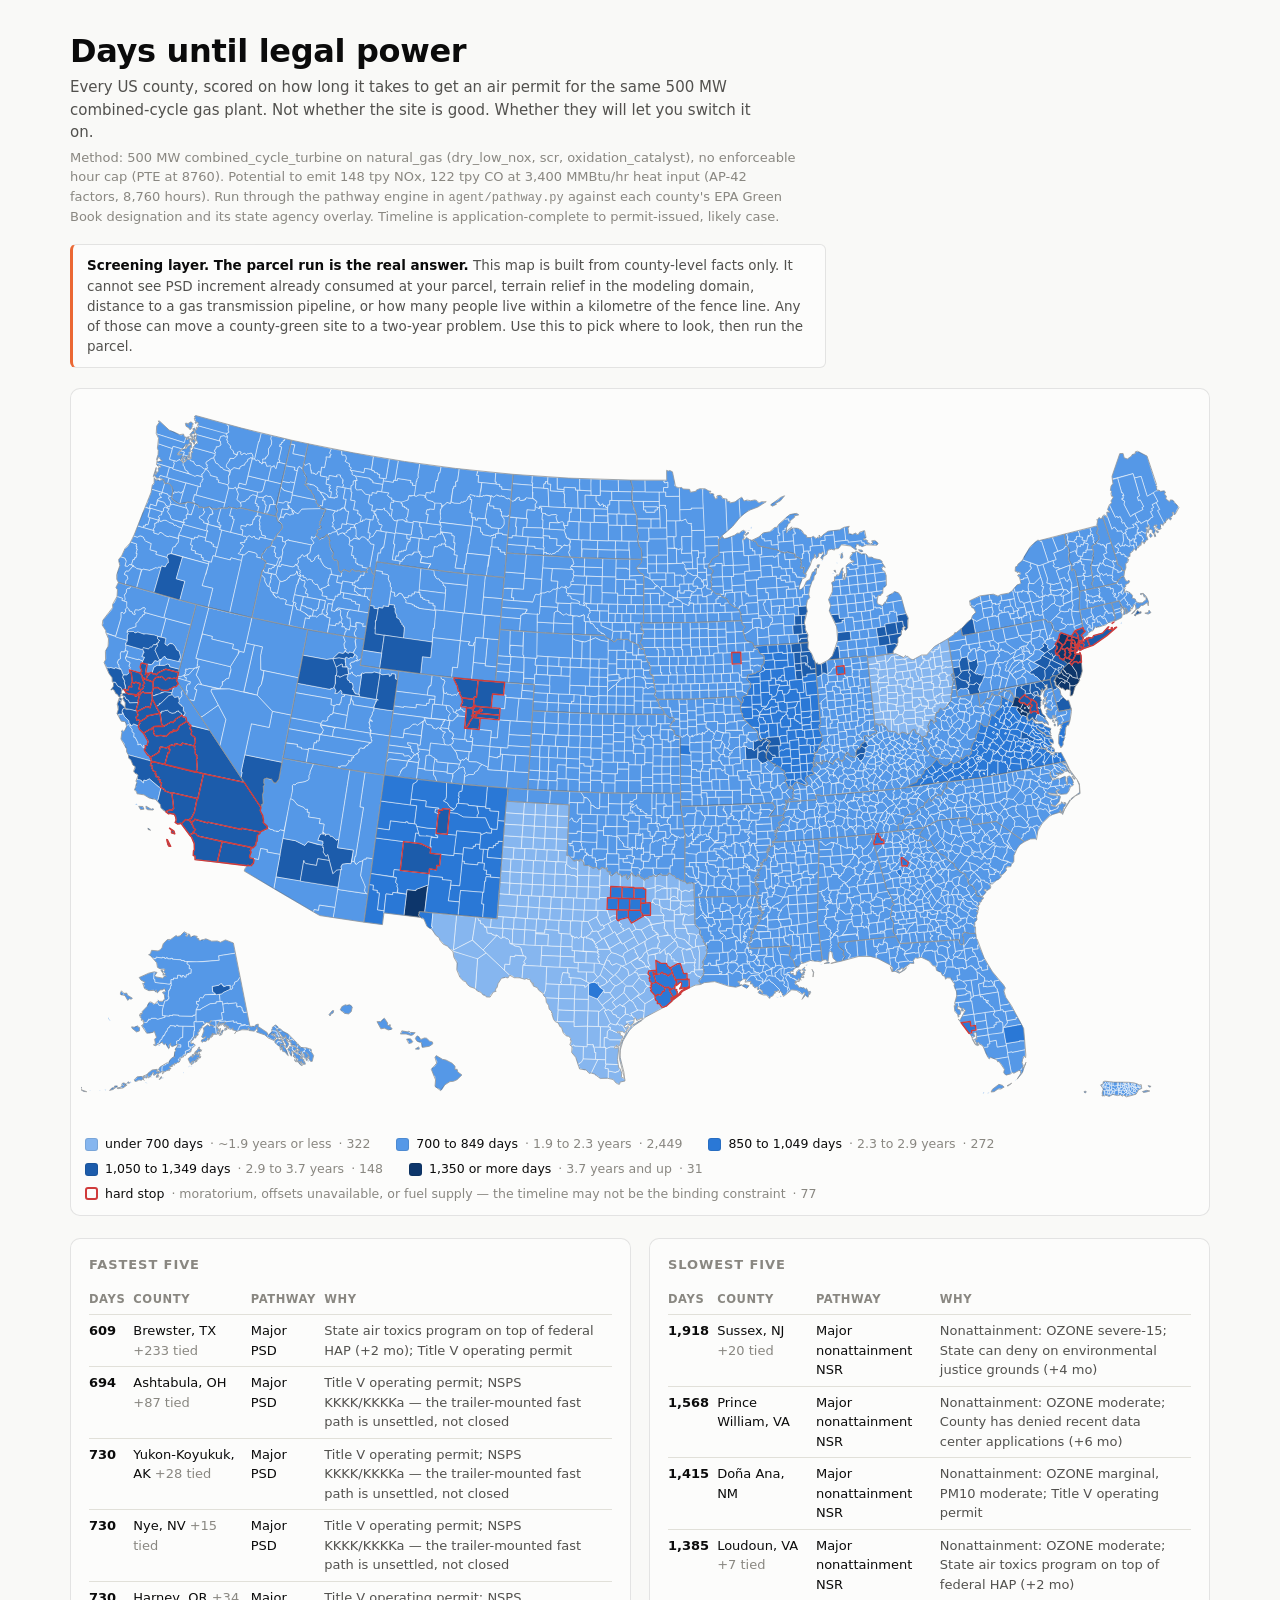
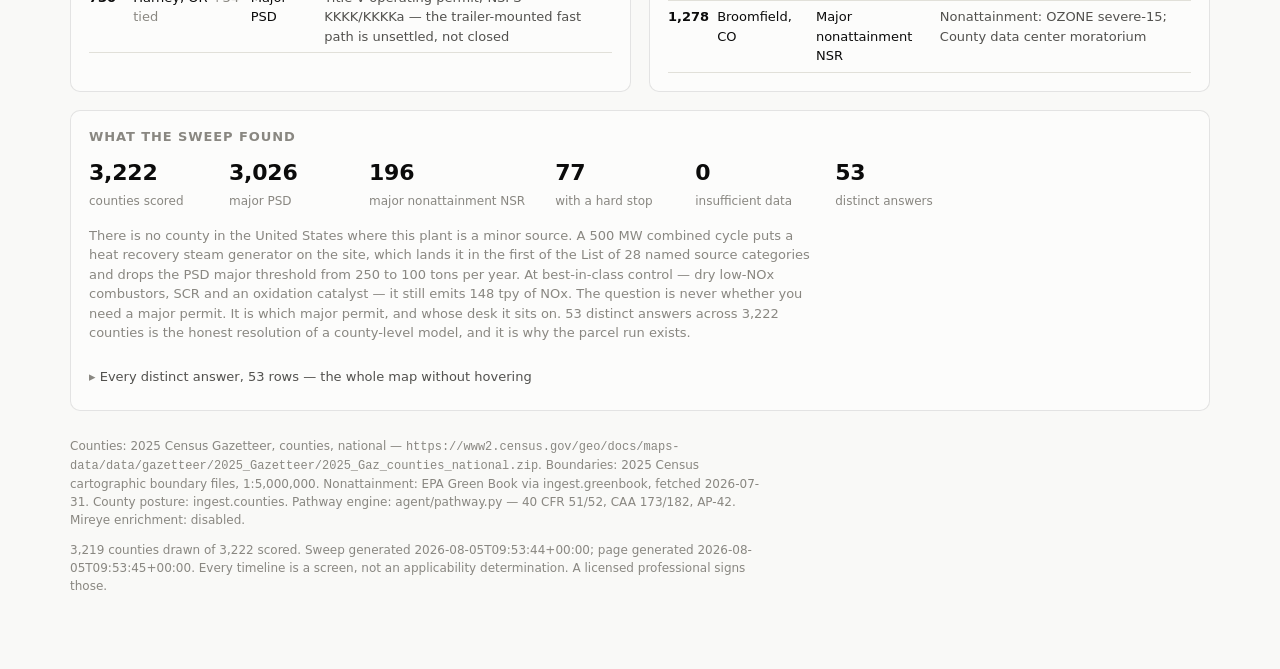
==== commit 5f6fd3ee: "Correct the stale turbine-rule label in the map legend The sweep's short label for nsps_turbine stil" ====
--- a/outputs/county_map.html
+++ b/outputs/county_map.html
@@ -164,7 +164,7 @@
   <div class="card panel">
     <h2>Fastest five</h2>
     <table><thead><tr><th>Days</th><th>County</th><th>Pathway</th><th>Why</th></tr></thead>
-    <tbody><tr><td class="num">609</td><td>Brewster, TX <span class="tie">+233 tied</span></td><td>Major PSD</td><td class="why">State air toxics program on top of federal HAP (+2 mo); Title V operating permit</td></tr><tr><td class="num">694</td><td>Ashtabula, OH <span class="tie">+87 tied</span></td><td>Major PSD</td><td class="why">Title V operating permit; NSPS KKKK — the Jan 2026 turbine rule closed the fast path</td></tr><tr><td class="num">730</td><td>Yukon-Koyukuk, AK <span class="tie">+28 tied</span></td><td>Major PSD</td><td class="why">Title V operating permit; NSPS KKKK — the Jan 2026 turbine rule closed the fast path</td></tr><tr><td class="num">730</td><td>Nye, NV <span class="tie">+15 tied</span></td><td>Major PSD</td><td class="why">Title V operating permit; NSPS KKKK — the Jan 2026 turbine rule closed the fast path</td></tr><tr><td class="num">730</td><td>Harney, OR <span class="tie">+34 tied</span></td><td>Major PSD</td><td class="why">Title V operating permit; NSPS KKKK — the Jan 2026 turbine rule closed the fast path</td></tr></tbody></table>
+    <tbody><tr><td class="num">609</td><td>Brewster, TX <span class="tie">+233 tied</span></td><td>Major PSD</td><td class="why">State air toxics program on top of federal HAP (+2 mo); Title V operating permit</td></tr><tr><td class="num">694</td><td>Ashtabula, OH <span class="tie">+87 tied</span></td><td>Major PSD</td><td class="why">Title V operating permit; NSPS KKKK/KKKKa — the trailer-mounted fast path is unsettled, not closed</td></tr><tr><td class="num">730</td><td>Yukon-Koyukuk, AK <span class="tie">+28 tied</span></td><td>Major PSD</td><td class="why">Title V operating permit; NSPS KKKK/KKKKa — the trailer-mounted fast path is unsettled, not closed</td></tr><tr><td class="num">730</td><td>Nye, NV <span class="tie">+15 tied</span></td><td>Major PSD</td><td class="why">Title V operating permit; NSPS KKKK/KKKKa — the trailer-mounted fast path is unsettled, not closed</td></tr><tr><td class="num">730</td><td>Harney, OR <span class="tie">+34 tied</span></td><td>Major PSD</td><td class="why">Title V operating permit; NSPS KKKK/KKKKa — the trailer-mounted fast path is unsettled, not closed</td></tr></tbody></table>
   </div>
   <div class="card panel">
     <h2>Slowest five</h2>
@@ -213,7 +213,7 @@
 Pathway engine: agent/pathway.py — 40 CFR 51/52, CAA 173/182, AP-42.
 Mireye enrichment: disabled.</p>
 <p>3,219 counties drawn of 3,222 scored.
-Sweep generated 2026-08-05T09:51:31+00:00; page generated 2026-08-05T09:51:31+00:00.
+Sweep generated 2026-08-05T09:53:44+00:00; page generated 2026-08-05T09:53:45+00:00.
 Every timeline is a screen, not an applicability determination. A licensed professional
 signs those.</p>
 </footer>
@@ -221,7 +221,7 @@
 
 <script>
 (function () {
-  var D = {"p":[{"p":"Major PSD","dl":426,"d":730,"dh":1096,"ml":14.0,"m":24.0,"mh":36.0,"a":"state agency (not individually modelled)","na":[],"t":["Title V operating permit","NSPS KKKK \u2014 the Jan 2026 turbine rule closed the fast path"],"s":false,"q":"ok","b":1,"n":2254,"st":["AL","AK","AR","CA","CO","CT","DE","FL","HI","ID","IN","IA","KS","KY","LA","ME","MD","MA","MI","MN","MS","MO","MT","NE","NV","NH","NY","NC","ND","OK","OR","PA","RI","SC","SD","TN","UT","VT","WA","WV","WI","WY","PR"]},{"p":"Major nonattainment NSR","dl":700,"d":1096,"dh":1735,"ml":23.0,"m":36.0,"mh":57.0,"a":"state agency (not individually modelled)","na":["PM25 serious"],"t":["Title V operating permit","NSPS KKKK \u2014 the Jan 2026 turbine rule closed the fast path"],"s":false,"q":"ok","b":3,"n":2,"st":["AK","CA"]},{"p":"Major PSD","dl":490,"d":840,"dh":1260,"ml":16.1,"m":27.6,"mh":41.4,"a":"ADEQ / Maricopa County ACDD","na":[],"t":["Title V operating permit","NSPS KKKK \u2014 the Jan 2026 turbine rule closed the fast path"],"s":false,"q":"ok","b":1,"n":8,"st":["AZ"]},{"p":"Major PSD","dl":490,"d":840,"dh":1260,"ml":16.1,"m":27.6,"mh":41.4,"a":"ADEQ / Maricopa County ACDD","na":["PM10 moderate"],"t":["Title V operating permit","NSPS KKKK \u2014 the Jan 2026 turbine rule closed the fast path"],"s":false,"q":"ok","b":1,"n":4,"st":["AZ"]},{"p":"Major nonattainment NSR","dl":791,"d":1233,"dh":1954,"ml":26.0,"m":40.5,"mh":64.2,"a":"ADEQ / Maricopa County ACDD","na":["LEAD unclassified","OZONE moderate","PM10 moderate","SO2 unclassified"],"t":["Title V operating permit","NSPS KKKK \u2014 the Jan 2026 turbine rule closed the fast path"],"s":false,"q":"ok","b":3,"n":1,"st":["AZ"]},{"p":"Major nonattainment NSR","dl":791,"d":1233,"dh":1954,"ml":26.0,"m":40.5,"mh":64.2,"a":"ADEQ / Maricopa County ACDD","na":["OZONE moderate","PM10 serious"],"t":["Title V operating permit","NSPS KKKK \u2014 the Jan 2026 turbine rule closed the fast path"],"s":false,"q":"ok","b":3,"n":1,"st":["AZ"]},{"p":"Major nonattainment NSR","dl":791,"d":1233,"dh":1954,"ml":26.0,"m":40.5,"mh":64.2,"a":"ADEQ / Maricopa County ACDD","na":["LEAD unclassified","OZONE moderate","PM10 serious","PM25 moderate","SO2 unclassified"],"t":["Title V operating permit","NSPS KKKK \u2014 the Jan 2026 turbine rule closed the fast path"],"s":false,"q":"ok","b":3,"n":1,"st":["AZ"]},{"p":"Major nonattainment NSR","dl":700,"d":1096,"dh":1735,"ml":23.0,"m":36.0,"mh":57.0,"a":"state agency (not individually modelled)","na":["OZONE marginal","PM25 moderate"],"t":["Title V operating permit","NSPS KKKK \u2014 the Jan 2026 turbine rule closed the fast path"],"s":false,"q":"ok","b":3,"n":8,"st":["CA"]},{"p":"Major nonattainment NSR","dl":700,"d":1096,"dh":1735,"ml":23.0,"m":36.0,"mh":57.0,"a":"state agency (not individually modelled)","na":["OZONE marginal"],"t":["Title V operating permit","NSPS KKKK \u2014 the Jan 2026 turbine rule closed the fast path"],"s":false,"q":"ok","b":3,"n":23,"st":["CA","DE","MA","NY","PA","UT","WY"]},{"p":"Major nonattainment NSR","dl":700,"d":1096,"dh":1735,"ml":23.0,"m":36.0,"mh":57.0,"a":"state agency (not individually modelled)","na":["OZONE severe-15","PM25 moderate"],"t":["Title V operating permit","NSPS KKKK \u2014 the Jan 2026 turbine rule closed the fast path"],"s":true,"q":"ok","b":3,"n":5,"st":["CA"]},{"p":"Major nonattainment NSR","dl":700,"d":1096,"dh":1735,"ml":23.0,"m":36.0,"mh":57.0,"a":"state agency (not individually modelled)","na":["OZONE extreme","PM25 serious"],"t":["Title V operating permit","NSPS KKKK \u2014 the Jan 2026 turbine rule closed the fast path"],"s":true,"q":"ok","b":3,"n":8,"st":["CA"]},{"p":"Major nonattainment NSR","dl":791,"d":1278,"dh":2009,"ml":26.0,"m":42.0,"mh":66.0,"a":"state agency (not individually modelled)","na":["OZONE moderate","PM25 moderate"],"t":["County data center moratorium","County has denied recent data center applications (+6 mo)"],"s":true,"q":"ok","b":3,"n":1,"st":["CA"]},{"p":"Major nonattainment NSR","dl":700,"d":1096,"dh":1735,"ml":23.0,"m":36.0,"mh":57.0,"a":"state agency (not individually modelled)","na":["PM10 serious"],"t":["Title V operating permit","NSPS KKKK \u2014 the Jan 2026 turbine rule closed the fast path"],"s":false,"q":"ok","b":3,"n":1,"st":["CA"]},{"p":"Major nonattainment NSR","dl":700,"d":1096,"dh":1735,"ml":23.0,"m":36.0,"mh":57.0,"a":"state agency (not individually modelled)","na":["OZONE extreme","PM10 serious","PM25 serious"],"t":["Title V operating permit","NSPS KKKK \u2014 the Jan 2026 turbine rule closed the fast path"],"s":true,"q":"ok","b":3,"n":2,"st":["CA"]},{"p":"Major nonattainment NSR","dl":700,"d":1096,"dh":1735,"ml":23.0,"m":36.0,"mh":57.0,"a":"state agency (not individually modelled)","na":["LEAD unclassified","OZONE extreme","PM25 serious"],"t":["Title V operating permit","NSPS KKKK \u2014 the Jan 2026 turbine rule closed the fast path"],"s":true,"q":"ok","b":3,"n":1,"st":["CA"]},{"p":"Major nonattainment NSR","dl":700,"d":1096,"dh":1735,"ml":23.0,"m":36.0,"mh":57.0,"a":"state agency (not individually modelled)","na":["OZONE moderate"],"t":["Title V operating permit","NSPS KKKK \u2014 the Jan 2026 turbine rule closed the fast path"],"s":false,"q":"ok","b":3,"n":15,"st":["CA","DC","KY","MD","MI"]},{"p":"Major PSD","dl":426,"d":730,"dh":1096,"ml":14.0,"m":24.0,"mh":36.0,"a":"state agency (not individually modelled)","na":["PM10 moderate"],"t":["Title V operating permit","NSPS KKKK \u2014 the Jan 2026 turbine rule closed the fast path"],"s":false,"q":"ok","b":1,"n":5,"st":["CA","ID","MT"]},{"p":"Major nonattainment NSR","dl":700,"d":1096,"dh":1735,"ml":23.0,"m":36.0,"mh":57.0,"a":"state agency (not individually modelled)","na":["OZONE serious"],"t":["Title V operating permit","NSPS KKKK \u2014 the Jan 2026 turbine rule closed the fast path"],"s":false,"q":"ok","b":3,"n":32,"st":["CA","DE","IN","MD","MI","MO","NV","PA","UT","WI"]},{"p":"Major nonattainment NSR","dl":700,"d":1096,"dh":1735,"ml":23.0,"m":36.0,"mh":57.0,"a":"state agency (not individually modelled)","na":["OZONE extreme","PM10 moderate","PM25 serious"],"t":["Title V operating permit","NSPS KKKK \u2014 the Jan 2026 turbine rule closed the fast path"],"s":true,"q":"ok","b":3,"n":1,"st":["CA"]},{"p":"Major nonattainment NSR","dl":700,"d":1096,"dh":1735,"ml":23.0,"m":36.0,"mh":57.0,"a":"state agency (not individually modelled)","na":["OZONE severe-15"],"t":["Title V operating permit","NSPS KKKK \u2014 the Jan 2026 turbine rule closed the fast path"],"s":true,"q":"ok","b":3,"n":18,"st":["CA","CO","NY"]},{"p":"Major nonattainment NSR","dl":791,"d":1278,"dh":2009,"ml":26.0,"m":42.0,"mh":66.0,"a":"state agency (not individually modelled)","na":["OZONE severe-15"],"t":["County data center moratorium","County has denied recent data center applications (+6 mo)"],"s":true,"q":"ok","b":3,"n":1,"st":["CO"]},{"p":"Major PSD","dl":517,"d":913,"dh":1370,"ml":17.0,"m":30.0,"mh":45.0,"a":"state agency (not individually modelled)","na":[],"t":["County has denied recent data center applications (+6 mo)","Title V operating permit"],"s":false,"q":"ok","b":2,"n":2,"st":["FL","MO"]},{"p":"Major PSD","dl":517,"d":913,"dh":1370,"ml":17.0,"m":30.0,"mh":45.0,"a":"state agency (not individually modelled)","na":[],"t":["County data center moratorium","County has denied recent data center applications (+6 mo)"],"s":true,"q":"ok","b":2,"n":3,"st":["FL","IN","IA"]},{"p":"Major PSD","dl":426,"d":730,"dh":1096,"ml":14.0,"m":24.0,"mh":36.0,"a":"Georgia EPD","na":[],"t":["Title V operating permit","NSPS KKKK \u2014 the Jan 2026 turbine rule closed the fast path"],"s":false,"q":"ok","b":1,"n":156,"st":["GA"]},{"p":"Major PSD","dl":517,"d":913,"dh":1370,"ml":17.0,"m":30.0,"mh":45.0,"a":"Georgia EPD","na":[],"t":["County data center moratorium","County has denied recent data center applications (+6 mo)"],"s":true,"q":"ok","b":2,"n":2,"st":["GA"]},{"p":"Major PSD","dl":517,"d":913,"dh":1370,"ml":17.0,"m":30.0,"mh":45.0,"a":"Georgia EPD","na":[],"t":["County has denied recent data center applications (+6 mo)","Title V operating permit"],"s":false,"q":"ok","b":2,"n":1,"st":["GA"]},{"p":"Major PSD","dl":511,"d":877,"dh":1315,"ml":16.8,"m":28.8,"mh":43.2,"a":"Illinois EPA","na":[],"t":["Title V operating permit","NSPS KKKK \u2014 the Jan 2026 turbine rule closed the fast path"],"s":false,"q":"ok","b":2,"n":91,"st":["IL"]},{"p":"Major nonattainment NSR","dl":822,"d":1278,"dh":2027,"ml":27.0,"m":42.0,"mh":66.6,"a":"Illinois EPA","na":["OZONE serious"],"t":["Title V operating permit","NSPS KKKK \u2014 the Jan 2026 turbine rule closed the fast path"],"s":false,"q":"ok","b":3,"n":11,"st":["IL"]},{"p":"Major PSD","dl":426,"d":730,"dh":1096,"ml":14.0,"m":24.0,"mh":36.0,"a":"state agency (not individually modelled)","na":["SO2 unclassified"],"t":["Title V operating permit","NSPS KKKK \u2014 the Jan 2026 turbine rule closed the fast path"],"s":false,"q":"ok","b":1,"n":17,"st":["KY","LA","MO","MT","NY","PA","TN","PR"]},{"p":"Major nonattainment NSR","dl":700,"d":1096,"dh":1735,"ml":23.0,"m":36.0,"mh":57.0,"a":"state agency (not individually modelled)","na":["OZONE serious","SO2 unclassified"],"t":["Title V operating permit","NSPS KKKK \u2014 the Jan 2026 turbine rule closed the fast path"],"s":false,"q":"ok","b":3,"n":4,"st":["MD","UT"]},{"p":"Major nonattainment NSR","dl":791,"d":1278,"dh":2009,"ml":26.0,"m":42.0,"mh":66.0,"a":"state agency (not individually modelled)","na":["OZONE moderate"],"t":["County data center moratorium","County has denied recent data center applications (+6 mo)"],"s":true,"q":"ok","b":3,"n":2,"st":["MD"]},{"p":"Major PSD","dl":426,"d":730,"dh":1096,"ml":14.0,"m":24.0,"mh":36.0,"a":"state agency (not individually modelled)","na":["LEAD unclassified"],"t":["Title V operating permit","NSPS KKKK \u2014 the Jan 2026 turbine rule closed the fast path"],"s":false,"q":"ok","b":1,"n":5,"st":["MN","MO","PR"]},{"p":"Major nonattainment NSR","dl":700,"d":1096,"dh":1735,"ml":23.0,"m":36.0,"mh":57.0,"a":"state agency (not individually modelled)","na":["LEAD unclassified","OZONE serious"],"t":["Title V operating permit","NSPS KKKK \u2014 the Jan 2026 turbine rule closed the fast path"],"s":false,"q":"ok","b":3,"n":1,"st":["MO"]},{"p":"Major nonattainment NSR","dl":1202,"d":1918,"dh":3022,"ml":39.5,"m":63.0,"mh":99.3,"a":"NJ DEP","na":["OZONE serious"],"t":["State can deny on environmental justice grounds (+4 mo)","Ozone Transport Region \u2014 NOx regulated statewide (+3 mo)"],"s":false,"q":"ok","b":4,"n":9,"st":["NJ"]},{"p":"Major nonattainment NSR","dl":1202,"d":1918,"dh":3022,"ml":39.5,"m":63.0,"mh":99.3,"a":"NJ DEP","na":["OZONE severe-15"],"t":["State can deny on environmental justice grounds (+4 mo)","Ozone Transport Region \u2014 NOx regulated statewide (+3 mo)"],"s":true,"q":"ok","b":4,"n":12,"st":["NJ"]},{"p":"Major PSD","dl":575,"d":986,"dh":1479,"ml":18.9,"m":32.4,"mh":48.6,"a":"NMED Air Quality Bureau","na":[],"t":["Title V operating permit","NSPS KKKK \u2014 the Jan 2026 turbine rule closed the fast path"],"s":false,"q":"ok","b":2,"n":30,"st":["NM"]},{"p":"Major nonattainment NSR","dl":913,"d":1415,"dh":2246,"ml":30.0,"m":46.5,"mh":73.8,"a":"NMED Air Quality Bureau","na":["OZONE marginal","PM10 moderate"],"t":["Title V operating permit","NSPS KKKK \u2014 the Jan 2026 turbine rule closed the fast path"],"s":false,"q":"ok","b":4,"n":1,"st":["NM"]},{"p":"Major PSD","dl":667,"d":1169,"dh":1753,"ml":21.9,"m":38.4,"mh":57.6,"a":"NMED Air Quality Bureau","na":[],"t":["County data center moratorium","County has denied recent data center applications (+6 mo)"],"s":true,"q":"ok","b":3,"n":2,"st":["NM"]},{"p":"Major nonattainment NSR","dl":700,"d":1096,"dh":1735,"ml":23.0,"m":36.0,"mh":57.0,"a":"state agency (not individually modelled)","na":["OZONE severe-15","PM10 moderate"],"t":["Title V operating permit","NSPS KKKK \u2014 the Jan 2026 turbine rule closed the fast path"],"s":true,"q":"ok","b":3,"n":1,"st":["NY"]},{"p":"Major PSD","dl":405,"d":694,"dh":1041,"ml":13.3,"m":22.8,"mh":34.2,"a":"Ohio EPA DAPC","na":[],"t":["Title V operating permit","NSPS KKKK \u2014 the Jan 2026 turbine rule closed the fast path"],"s":false,"q":"ok","b":0,"n":88,"st":["OH"]},{"p":"Major nonattainment NSR","dl":700,"d":1096,"dh":1735,"ml":23.0,"m":36.0,"mh":57.0,"a":"state agency (not individually modelled)","na":["PM25 moderate"],"t":["Title V operating permit","NSPS KKKK \u2014 the Jan 2026 turbine rule closed the fast path"],"s":false,"q":"ok","b":3,"n":1,"st":["OR"]},{"p":"Major nonattainment NSR","dl":700,"d":1096,"dh":1735,"ml":23.0,"m":36.0,"mh":57.0,"a":"state agency (not individually modelled)","na":["OZONE marginal","SO2 unclassified"],"t":["Title V operating permit","NSPS KKKK \u2014 the Jan 2026 turbine rule closed the fast path"],"s":false,"q":"ok","b":3,"n":2,"st":["PA"]},{"p":"Major nonattainment NSR","dl":700,"d":1096,"dh":1735,"ml":23.0,"m":36.0,"mh":57.0,"a":"state agency (not individually modelled)","na":["LEAD unclassified","OZONE marginal"],"t":["Title V operating permit","NSPS KKKK \u2014 the Jan 2026 turbine rule closed the fast path"],"s":false,"q":"ok","b":3,"n":2,"st":["PA"]},{"p":"Major PSD","dl":350,"d":609,"dh":913,"ml":11.5,"m":20.0,"mh":30.0,"a":"TCEQ","na":["SO2 unclassified"],"t":["State air toxics program on top of federal HAP (+2 mo)","Title V operating permit"],"s":false,"q":"ok","b":0,"n":8,"st":["TX"]},{"p":"Major PSD","dl":350,"d":609,"dh":913,"ml":11.5,"m":20.0,"mh":30.0,"a":"TCEQ","na":[],"t":["State air toxics program on top of federal HAP (+2 mo)","Title V operating permit"],"s":false,"q":"ok","b":0,"n":226,"st":["TX"]},{"p":"Major nonattainment NSR","dl":578,"d":928,"dh":1461,"ml":19.0,"m":30.5,"mh":48.0,"a":"TCEQ","na":["OZONE serious"],"t":["State air toxics program on top of federal HAP (+2 mo)","Title V operating permit"],"s":false,"q":"ok","b":2,"n":1,"st":["TX"]},{"p":"Major nonattainment NSR","dl":578,"d":928,"dh":1461,"ml":19.0,"m":30.5,"mh":48.0,"a":"TCEQ","na":["OZONE severe-15"],"t":["State air toxics program on top of federal HAP (+2 mo)","Title V operating permit"],"s":true,"q":"ok","b":2,"n":18,"st":["TX"]},{"p":"Major nonattainment NSR","dl":578,"d":928,"dh":1461,"ml":19.0,"m":30.5,"mh":48.0,"a":"TCEQ","na":["OZONE marginal","PM10 moderate"],"t":["State air toxics program on top of federal HAP (+2 mo)","Title V operating permit"],"s":false,"q":"ok","b":2,"n":1,"st":["TX"]},{"p":"Major PSD","dl":563,"d":974,"dh":1461,"ml":18.5,"m":32.0,"mh":48.0,"a":"Virginia DEQ","na":[],"t":["State air toxics program on top of federal HAP (+2 mo)","Title V operating permit"],"s":false,"q":"ok","b":2,"n":122,"st":["VA"]},{"p":"Major nonattainment NSR","dl":883,"d":1385,"dh":2191,"ml":29.0,"m":45.5,"mh":72.0,"a":"Virginia DEQ","na":["OZONE moderate"],"t":["State air toxics program on top of federal HAP (+2 mo)","Title V operating permit"],"s":false,"q":"ok","b":4,"n":8,"st":["VA"]},{"p":"Major PSD","dl":563,"d":974,"dh":1461,"ml":18.5,"m":32.0,"mh":48.0,"a":"Virginia DEQ","na":["SO2 unclassified"],"t":["State air toxics program on top of federal HAP (+2 mo)","Title V operating permit"],"s":false,"q":"ok","b":2,"n":1,"st":["VA"]},{"p":"Major PSD","dl":654,"d":1157,"dh":1735,"ml":21.5,"m":38.0,"mh":57.0,"a":"Virginia DEQ","na":[],"t":["County has denied recent data center applications (+6 mo)","State air toxics program on top of federal HAP (+2 mo)"],"s":false,"q":"ok","b":3,"n":1,"st":["VA"]},{"p":"Major nonattainment NSR","dl":974,"d":1568,"dh":2465,"ml":32.0,"m":51.5,"mh":81.0,"a":"Virginia DEQ","na":["OZONE moderate"],"t":["County has denied recent data center applications (+6 mo)","State air toxics program on top of federal HAP (+2 mo)"],"s":false,"q":"ok","b":4,"n":1,"st":["VA"]}],"c":[["Autauga","AL",0],["Baldwin","AL",0],["Barbour","AL",0],["Bibb","AL",0],["Blount","AL",0],["Bullock","AL",0],["Butler","AL",0],["Calhoun","AL",0],["Chambers","AL",0],["Cherokee","AL",0],["Chilton","AL",0],["Choctaw","AL",0],["Clarke","AL",0],["Clay","AL",0],["Cleburne","AL",0],["Coffee","AL",0],["Colbert","AL",0],["Conecuh","AL",0],["Coosa","AL",0],["Covington","AL",0],["Crenshaw","AL",0],["Cullman","AL",0],["Dale","AL",0],["Dallas","AL",0],["DeKalb","AL",0],["Elmore","AL",0],["Escambia","AL",0],["Etowah","AL",0],["Fayette","AL",0],["Franklin","AL",0],["Geneva","AL",0],["Greene","AL",0],["Hale","AL",0],["Henry","AL",0],["Houston","AL",0],["Jackson","AL",0],["Jefferson","AL",0],["Lamar","AL",0],["Lauderdale","AL",0],["Lawrence","AL",0],["Lee","AL",0],["Limestone","AL",0],["Lowndes","AL",0],["Macon","AL",0],["Madison","AL",0],["Marengo","AL",0],["Marion","AL",0],["Marshall","AL",0],["Mobile","AL",0],["Monroe","AL",0],["Montgomery","AL",0],["Morgan","AL",0],["Perry","AL",0],["Pickens","AL",0],["Pike","AL",0],["Randolph","AL",0],["Russell","AL",0],["St. Clair","AL",0],["Shelby","AL",0],["Sumter","AL",0],["Talladega","AL",0],["Tallapoosa","AL",0],["Tuscaloosa","AL",0],["Walker","AL",0],["Washington","AL",0],["Wilcox","AL",0],["Winston","AL",0],["Aleutians East","AK",0],["Aleutians West","AK",0],["Anchorage","AK",0],["Bethel","AK",0],["Bristol Bay","AK",0],["Chugach","AK",0],["Copper River","AK",0],["Denali","AK",0],["Dillingham","AK",0],["Fairbanks North Star","AK",1],["Haines","AK",0],["Hoonah-Angoon","AK",0],["Juneau City and","AK",0],["Kenai Peninsula","AK",0],["Ketchikan Gateway","AK",0],["Kodiak","AK",0],["Kusilvak","AK",0],["Lake and Peninsula","AK",0],["Matanuska-Susitna","AK",0],["Nome","AK",0],["North Slope","AK",0],["Northwest Arctic","AK",0],["Petersburg","AK",0],["Prince of Wales-Hyder","AK",0],["Sitka City and","AK",0],["Skagway","AK",0],["Southeast Fairbanks","AK",0],["Wrangell City and","AK",0],["Yakutat City and","AK",0],["Yukon-Koyukuk","AK",0],["Apache","AZ",2],["Cochise","AZ",3],["Coconino","AZ",2],["Gila","AZ",4],["Graham","AZ",2],["Greenlee","AZ",2],["La Paz","AZ",2],["Maricopa","AZ",5],["Mohave","AZ",2],["Navajo","AZ",2],["Pima","AZ",3],["Pinal","AZ",6],["Santa Cruz","AZ",3],["Yavapai","AZ",2],["Yuma","AZ",3],["Arkansas","AR",0],["Ashley","AR",0],["Baxter","AR",0],["Benton","AR",0],["Boone","AR",0],["Bradley","AR",0],["Calhoun","AR",0],["Carroll","AR",0],["Chicot","AR",0],["Clark","AR",0],["Clay","AR",0],["Cleburne","AR",0],["Cleveland","AR",0],["Columbia","AR",0],["Conway","AR",0],["Craighead","AR",0],["Crawford","AR",0],["Crittenden","AR",0],["Cross","AR",0],["Dallas","AR",0],["Desha","AR",0],["Drew","AR",0],["Faulkner","AR",0],["Franklin","AR",0],["Fulton","AR",0],["Garland","AR",0],["Grant","AR",0],["Greene","AR",0],["Hempstead","AR",0],["Hot Spring","AR",0],["Howard","AR",0],["Independence","AR",0],["Izard","AR",0],["Jackson","AR",0],["Jefferson","AR",0],["Johnson","AR",0],["Lafayette","AR",0],["Lawrence","AR",0],["Lee","AR",0],["Lincoln","AR",0],["Little River","AR",0],["Logan","AR",0],["Lonoke","AR",0],["Madison","AR",0],["Marion","AR",0],["Miller","AR",0],["Mississippi","AR",0],["Monroe","AR",0],["Montgomery","AR",0],["Nevada","AR",0],["Newton","AR",0],["Ouachita","AR",0],["Perry","AR",0],["Phillips","AR",0],["Pike","AR",0],["Poinsett","AR",0],["Polk","AR",0],["Pope","AR",0],["Prairie","AR",0],["Pulaski","AR",0],["Randolph","AR",0],["St. Francis","AR",0],["Saline","AR",0],["Scott","AR",0],["Searcy","AR",0],["Sebastian","AR",0],["Sevier","AR",0],["Sharp","AR",0],["Stone","AR",0],["Union","AR",0],["Van Buren","AR",0],["Washington","AR",0],["White","AR",0],["Woodruff","AR",0],["Yell","AR",0],["Alameda","CA",7],["Alpine","CA",0],["Amador","CA",8],["Butte","CA",8],["Calaveras","CA",8],["Colusa","CA",0],["Contra Costa","CA",7],["Del Norte","CA",0],["El Dorado","CA",9],["Fresno","CA",10],["Glenn","CA",0],["Humboldt","CA",0],["Imperial","CA",11],["Inyo","CA",12],["Kern","CA",13],["Kings","CA",10],["Lake","CA",0],["Lassen","CA",0],["Los Angeles","CA",14],["Madera","CA",10],["Marin","CA",7],["Mariposa","CA",15],["Mendocino","CA",0],["Merced","CA",10],["Modoc","CA",0],["Mono","CA",16],["Monterey","CA",0],["Napa","CA",7],["Nevada","CA",17],["Orange","CA",10],["Placer","CA",9],["Plumas","CA",1],["Riverside","CA",13],["Sacramento","CA",9],["San Benito","CA",0],["San Bernardino","CA",18],["San Diego","CA",19],["San Francisco","CA",7],["San Joaquin","CA",10],["San Luis Obispo","CA",8],["San Mateo","CA",7],["Santa Barbara","CA",0],["Santa Clara","CA",7],["Santa Cruz","CA",0],["Shasta","CA",0],["Sierra","CA",0],["Siskiyou","CA",0],["Solano","CA",9],["Sonoma","CA",7],["Stanislaus","CA",10],["Sutter","CA",19],["Tehama","CA",8],["Trinity","CA",0],["Tulare","CA",10],["Tuolumne","CA",8],["Ventura","CA",17],["Yolo","CA",9],["Yuba","CA",0],["Adams","CO",19],["Alamosa","CO",0],["Arapahoe","CO",19],["Archuleta","CO",0],["Baca","CO",0],["Bent","CO",0],["Boulder","CO",19],["Broomfield","CO",20],["Chaffee","CO",0],["Cheyenne","CO",0],["Clear Creek","CO",0],["Conejos","CO",0],["Costilla","CO",0],["Crowley","CO",0],["Custer","CO",0],["Delta","CO",0],["Denver","CO",19],["Dolores","CO",0],["Douglas","CO",19],["Eagle","CO",0],["Elbert","CO",0],["El Paso","CO",0],["Fremont","CO",0],["Garfield","CO",0],["Gilpin","CO",0],["Grand","CO",0],["Gunnison","CO",0],["Hinsdale","CO",0],["Huerfano","CO",0],["Jackson","CO",0],["Jefferson","CO",19],["Kiowa","CO",0],["Kit Carson","CO",0],["Lake","CO",0],["La Plata","CO",0],["Larimer","CO",19],["Las Animas","CO",0],["Lincoln","CO",0],["Logan","CO",0],["Mesa","CO",0],["Mineral","CO",0],["Moffat","CO",0],["Montezuma","CO",0],["Montrose","CO",0],["Morgan","CO",0],["Otero","CO",0],["Ouray","CO",0],["Park","CO",0],["Phillips","CO",0],["Pitkin","CO",0],["Prowers","CO",0],["Pueblo","CO",0],["Rio Blanco","CO",0],["Rio Grande","CO",0],["Routt","CO",0],["Saguache","CO",0],["San Juan","CO",0],["San Miguel","CO",0],["Sedgwick","CO",0],["Summit","CO",0],["Teller","CO",0],["Washington","CO",0],["Weld","CO",19],["Yuma","CO",0],["Capitol Planning Region","CT",0],["Greater Bridgeport Planning Region","CT",0],["Lower Connecticut River Valley Planning Region","CT",0],["Naugatuck Valley Planning Region","CT",0],["Northeastern Connecticut Planning Region","CT",0],["Northwest Hills Planning Region","CT",0],["South Central Connecticut Planning Region","CT",0],["Southeastern Connecticut Planning Region","CT",0],["Western Connecticut Planning Region","CT",0],["Kent","DE",0],["New Castle","DE",17],["Sussex","DE",8],["District of Columbia","DC",15],["Alachua","FL",0],["Baker","FL",0],["Bay","FL",0],["Bradford","FL",0],["Brevard","FL",0],["Broward","FL",0],["Calhoun","FL",0],["Charlotte","FL",0],["Citrus","FL",0],["Clay","FL",0],["Collier","FL",0],["Columbia","FL",0],["DeSoto","FL",0],["Dixie","FL",0],["Duval","FL",0],["Escambia","FL",0],["Flagler","FL",0],["Franklin","FL",0],["Gadsden","FL",0],["Gilchrist","FL",0],["Glades","FL",0],["Gulf","FL",0],["Hamilton","FL",0],["Hardee","FL",0],["Hendry","FL",0],["Hernando","FL",0],["Highlands","FL",0],["Hillsborough","FL",0],["Holmes","FL",0],["Indian River","FL",0],["Jackson","FL",0],["Jefferson","FL",0],["Lafayette","FL",0],["Lake","FL",0],["Lee","FL",0],["Leon","FL",0],["Levy","FL",0],["Liberty","FL",0],["Madison","FL",0],["Manatee","FL",0],["Marion","FL",0],["Martin","FL",0],["Miami-Dade","FL",0],["Monroe","FL",0],["Nassau","FL",0],["Okaloosa","FL",0],["Okeechobee","FL",0],["Orange","FL",0],["Osceola","FL",0],["Palm Beach","FL",21],["Pasco","FL",0],["Pinellas","FL",0],["Polk","FL",0],["Putnam","FL",0],["St. Johns","FL",0],["St. Lucie","FL",0],["Santa Rosa","FL",0],["Sarasota","FL",22],["Seminole","FL",0],["Sumter","FL",0],["Suwannee","FL",0],["Taylor","FL",0],["Union","FL",0],["Volusia","FL",0],["Wakulla","FL",0],["Walton","FL",0],["Washington","FL",0],["Appling","GA",23],["Atkinson","GA",23],["Bacon","GA",23],["Baker","GA",23],["Baldwin","GA",23],["Banks","GA",23],["Barrow","GA",23],["Bartow","GA",23],["Ben Hill","GA",23],["Berrien","GA",23],["Bibb","GA",23],["Bleckley","GA",23],["Brantley","GA",23],["Brooks","GA",23],["Bryan","GA",23],["Bulloch","GA",23],["Burke","GA",23],["Butts","GA",23],["Calhoun","GA",23],["Camden","GA",23],["Candler","GA",23],["Carroll","GA",23],["Catoosa","GA",23],["Charlton","GA",23],["Chatham","GA",23],["Chattahoochee","GA",23],["Chattooga","GA",23],["Cherokee","GA",23],["Clarke","GA",23],["Clay","GA",23],["Clayton","GA",23],["Clinch","GA",23],["Cobb","GA",23],["Coffee","GA",23],["Colquitt","GA",23],["Columbia","GA",23],["Cook","GA",23],["Coweta","GA",23],["Crawford","GA",23],["Crisp","GA",23],["Dade","GA",23],["Dawson","GA",23],["Decatur","GA",23],["DeKalb","GA",24],["Dodge","GA",23],["Dooly","GA",23],["Dougherty","GA",23],["Douglas","GA",23],["Early","GA",23],["Echols","GA",23],["Effingham","GA",23],["Elbert","GA",23],["Emanuel","GA",23],["Evans","GA",23],["Fannin","GA",23],["Fayette","GA",25],["Floyd","GA",23],["Forsyth","GA",23],["Franklin","GA",23],["Fulton","GA",23],["Gilmer","GA",23],["Glascock","GA",23],["Glynn","GA",23],["Gordon","GA",23],["Grady","GA",23],["Greene","GA",23],["Gwinnett","GA",23],["Habersham","GA",23],["Hall","GA",23],["Hancock","GA",23],["Haralson","GA",23],["Harris","GA",23],["Hart","GA",23],["Heard","GA",23],["Henry","GA",23],["Houston","GA",23],["Irwin","GA",23],["Jackson","GA",23],["Jasper","GA",23],["Jeff Davis","GA",23],["Jefferson","GA",23],["Jenkins","GA",23],["Johnson","GA",23],["Jones","GA",23],["Lamar","GA",23],["Lanier","GA",23],["Laurens","GA",23],["Lee","GA",23],["Liberty","GA",23],["Lincoln","GA",23],["Long","GA",23],["Lowndes","GA",23],["Lumpkin","GA",23],["McDuffie","GA",23],["McIntosh","GA",23],["Macon","GA",23],["Madison","GA",23],["Marion","GA",23],["Meriwether","GA",23],["Miller","GA",23],["Mitchell","GA",23],["Monroe","GA",23],["Montgomery","GA",23],["Morgan","GA",23],["Murray","GA",23],["Muscogee","GA",23],["Newton","GA",23],["Oconee","GA",23],["Oglethorpe","GA",23],["Paulding","GA",23],["Peach","GA",23],["Pickens","GA",23],["Pierce","GA",23],["Pike","GA",23],["Polk","GA",23],["Pulaski","GA",23],["Putnam","GA",23],["Quitman","GA",23],["Rabun","GA",23],["Randolph","GA",23],["Richmond","GA",23],["Rockdale","GA",23],["Schley","GA",23],["Screven","GA",23],["Seminole","GA",23],["Spalding","GA",23],["Stephens","GA",23],["Stewart","GA",23],["Sumter","GA",23],["Talbot","GA",23],["Taliaferro","GA",23],["Tattnall","GA",23],["Taylor","GA",23],["Telfair","GA",23],["Terrell","GA",23],["Thomas","GA",23],["Tift","GA",23],["Toombs","GA",23],["Towns","GA",23],["Treutlen","GA",23],["Troup","GA",23],["Turner","GA",23],["Twiggs","GA",23],["Union","GA",23],["Upson","GA",23],["Walker","GA",24],["Walton","GA",23],["Ware","GA",23],["Warren","GA",23],["Washington","GA",23],["Wayne","GA",23],["Webster","GA",23],["Wheeler","GA",23],["White","GA",23],["Whitfield","GA",23],["Wilcox","GA",23],["Wilkes","GA",23],["Wilkinson","GA",23],["Worth","GA",23],["Hawaii","HI",0],["Honolulu","HI",0],["Kalawao","HI",0],["Kauai","HI",0],["Maui","HI",0],["Ada","ID",0],["Adams","ID",0],["Bannock","ID",16],["Bear Lake","ID",0],["Benewah","ID",0],["Bingham","ID",0],["Blaine","ID",0],["Boise","ID",0],["Bonner","ID",0],["Bonneville","ID",0],["Boundary","ID",0],["Butte","ID",0],["Camas","ID",0],["Canyon","ID",0],["Caribou","ID",0],["Cassia","ID",0],["Clark","ID",0],["Clearwater","ID",0],["Custer","ID",0],["Elmore","ID",0],["Franklin","ID",0],["Fremont","ID",0],["Gem","ID",0],["Gooding","ID",0],["Idaho","ID",0],["Jefferson","ID",0],["Jerome","ID",0],["Kootenai","ID",0],["Latah","ID",0],["Lemhi","ID",0],["Lewis","ID",0],["Lincoln","ID",0],["Madison","ID",0],["Minidoka","ID",0],["Nez Perce","ID",0],["Oneida","ID",0],["Owyhee","ID",0],["Payette","ID",0],["Power","ID",16],["Shoshone","ID",0],["Teton","ID",0],["Twin Falls","ID",0],["Valley","ID",0],["Washington","ID",0],["Adams","IL",26],["Alexander","IL",26],["Bond","IL",26],["Boone","IL",26],["Brown","IL",26],["Bureau","IL",26],["Calhoun","IL",26],["Carroll","IL",26],["Cass","IL",26],["Champaign","IL",26],["Christian","IL",26],["Clark","IL",26],["Clay","IL",26],["Clinton","IL",26],["Coles","IL",26],["Cook","IL",27],["Crawford","IL",26],["Cumberland","IL",26],["DeKalb","IL",26],["De Witt","IL",26],["Douglas","IL",26],["DuPage","IL",27],["Edgar","IL",26],["Edwards","IL",26],["Effingham","IL",26],["Fayette","IL",26],["Ford","IL",26],["Franklin","IL",26],["Fulton","IL",26],["Gallatin","IL",26],["Greene","IL",26],["Grundy","IL",27],["Hamilton","IL",26],["Hancock","IL",26],["Hardin","IL",26],["Henderson","IL",26],["Henry","IL",26],["Iroquois","IL",26],["Jackson","IL",26],["Jasper","IL",26],["Jefferson","IL",26],["Jersey","IL",26],["Jo Daviess","IL",26],["Johnson","IL",26],["Kane","IL",27],["Kankakee","IL",26],["Kendall","IL",27],["Knox","IL",26],["Lake","IL",27],["LaSalle","IL",26],["Lawrence","IL",26],["Lee","IL",26],["Livingston","IL",26],["Logan","IL",26],["McDonough","IL",26],["McHenry","IL",27],["McLean","IL",26],["Macon","IL",26],["Macoupin","IL",26],["Madison","IL",27],["Marion","IL",26],["Marshall","IL",26],["Mason","IL",26],["Massac","IL",26],["Menard","IL",26],["Mercer","IL",26],["Monroe","IL",27],["Montgomery","IL",26],["Morgan","IL",26],["Moultrie","IL",26],["Ogle","IL",26],["Peoria","IL",26],["Perry","IL",26],["Piatt","IL",26],["Pike","IL",26],["Pope","IL",26],["Pulaski","IL",26],["Putnam","IL",26],["Randolph","IL",26],["Richland","IL",26],["Rock","IL",26],["St. Clair","IL",27],["Saline","IL",26],["Sangamon","IL",26],["Schuyler","IL",26],["Scott","IL",26],["Shelby","IL",26],["Stark","IL",26],["Stephenson","IL",26],["Tazewell","IL",26],["Union","IL",26],["Vermilion","IL",26],["Wabash","IL",26],["Warren","IL",26],["Washington","IL",26],["Wayne","IL",26],["White","IL",26],["Whiteside","IL",26],["Will","IL",27],["Williamson","IL",26],["Winnebago","IL",26],["Woodford","IL",26],["Adams","IN",0],["Allen","IN",0],["Bartholomew","IN",0],["Benton","IN",0],["Blackford","IN",0],["Boone","IN",0],["Brown","IN",0],["Carroll","IN",0],["Cass","IN",0],["Clark","IN",0],["Clay","IN",0],["Clinton","IN",0],["Crawford","IN",0],["Daviess","IN",0],["Dearborn","IN",0],["Decatur","IN",0],["DeKalb","IN",0],["Delaware","IN",0],["Dubois","IN",0],["Elkhart","IN",0],["Fayette","IN",0],["Floyd","IN",0],["Fountain","IN",0],["Franklin","IN",0],["Fulton","IN",0],["Gibson","IN",0],["Grant","IN",0],["Greene","IN",0],["Hamilton","IN",0],["Hancock","IN",0],["Harrison","IN",0],["Hendricks","IN",0],["Henry","IN",0],["Howard","IN",0],["Huntington","IN",0],["Jackson","IN",0],["Jasper","IN",0],["Jay","IN",0],["Jefferson","IN",0],["Jennings","IN",0],["Johnson","IN",0],["Knox","IN",0],["Kosciusko","IN",0],["LaGrange","IN",0],["Lake","IN",17],["LaPorte","IN",0],["Lawrence","IN",0],["Madison","IN",0],["Marion","IN",0],["Marshall","IN",22],["Martin","IN",0],["Miami","IN",0],["Monroe","IN",0],["Montgomery","IN",0],["Morgan","IN",0],["Newton","IN",0],["Noble","IN",0],["Ohio","IN",0],["Orange","IN",0],["Owen","IN",0],["Parke","IN",0],["Perry","IN",0],["Pike","IN",0],["Porter","IN",17],["Posey","IN",0],["Pulaski","IN",0],["Putnam","IN",0],["Randolph","IN",0],["Ripley","IN",0],["Rush","IN",0],["St. Joseph","IN",0],["Scott","IN",0],["Shelby","IN",0],["Spencer","IN",0],["Starke","IN",0],["Steuben","IN",0],["Sullivan","IN",0],["Switzerland","IN",0],["Tippecanoe","IN",0],["Tipton","IN",0],["Union","IN",0],["Vanderburgh","IN",0],["Vermillion","IN",0],["Vigo","IN",0],["Wabash","IN",0],["Warren","IN",0],["Warrick","IN",0],["Washington","IN",0],["Wayne","IN",0],["Wells","IN",0],["White","IN",0],["Whitley","IN",0],["Adair","IA",0],["Adams","IA",0],["Allamakee","IA",0],["Appanoose","IA",0],["Audubon","IA",0],["Benton","IA",0],["Black Hawk","IA",0],["Boone","IA",0],["Bremer","IA",0],["Buchanan","IA",0],["Buena Vista","IA",0],["Butler","IA",0],["Calhoun","IA",0],["Carroll","IA",0],["Cass","IA",0],["Cedar","IA",0],["Cerro Gordo","IA",0],["Cherokee","IA",0],["Chickasaw","IA",0],["Clarke","IA",0],["Clay","IA",0],["Clayton","IA",0],["Clinton","IA",0],["Crawford","IA",0],["Dallas","IA",0],["Davis","IA",0],["Decatur","IA",0],["Delaware","IA",0],["Des Moines","IA",0],["Dickinson","IA",0],["Dubuque","IA",0],["Emmet","IA",0],["Fayette","IA",0],["Floyd","IA",0],["Franklin","IA",0],["Fremont","IA",0],["Greene","IA",0],["Grundy","IA",0],["Guthrie","IA",0],["Hamilton","IA",0],["Hancock","IA",0],["Hardin","IA",0],["Harrison","IA",0],["Henry","IA",0],["Howard","IA",0],["Humboldt","IA",0],["Ida","IA",0],["Iowa","IA",0],["Jackson","IA",0],["Jasper","IA",0],["Jefferson","IA",0],["Johnson","IA",0],["Jones","IA",0],["Keokuk","IA",0],["Kossuth","IA",0],["Lee","IA",0],["Linn","IA",22],["Louisa","IA",0],["Lucas","IA",0],["Lyon","IA",0],["Madison","IA",0],["Mahaska","IA",0],["Marion","IA",0],["Marshall","IA",0],["Mills","IA",0],["Mitchell","IA",0],["Monona","IA",0],["Monroe","IA",0],["Montgomery","IA",0],["Muscatine","IA",0],["O'Brien","IA",0],["Osceola","IA",0],["Page","IA",0],["Palo Alto","IA",0],["Plymouth","IA",0],["Pocahontas","IA",0],["Polk","IA",0],["Pottawattamie","IA",0],["Poweshiek","IA",0],["Ringgold","IA",0],["Sac","IA",0],["Scott","IA",0],["Shelby","IA",0],["Sioux","IA",0],["Story","IA",0],["Tama","IA",0],["Taylor","IA",0],["Union","IA",0],["Van Buren","IA",0],["Wapello","IA",0],["Warren","IA",0],["Washington","IA",0],["Wayne","IA",0],["Webster","IA",0],["Winnebago","IA",0],["Winneshiek","IA",0],["Woodbury","IA",0],["Worth","IA",0],["Wright","IA",0],["Allen","KS",0],["Anderson","KS",0],["Atchison","KS",0],["Barber","KS",0],["Barton","KS",0],["Bourbon","KS",0],["Brown","KS",0],["Butler","KS",0],["Chase","KS",0],["Chautauqua","KS",0],["Cherokee","KS",0],["Cheyenne","KS",0],["Clark","KS",0],["Clay","KS",0],["Cloud","KS",0],["Coffey","KS",0],["Comanche","KS",0],["Cowley","KS",0],["Crawford","KS",0],["Decatur","KS",0],["Dickinson","KS",0],["Doniphan","KS",0],["Douglas","KS",0],["Edwards","KS",0],["Elk","KS",0],["Ellis","KS",0],["Ellsworth","KS",0],["Finney","KS",0],["Ford","KS",0],["Franklin","KS",0],["Geary","KS",0],["Gove","KS",0],["Graham","KS",0],["Grant","KS",0],["Gray","KS",0],["Greeley","KS",0],["Greenwood","KS",0],["Hamilton","KS",0],["Harper","KS",0],["Harvey","KS",0],["Haskell","KS",0],["Hodgeman","KS",0],["Jackson","KS",0],["Jefferson","KS",0],["Jewell","KS",0],["Johnson","KS",0],["Kearny","KS",0],["Kingman","KS",0],["Kiowa","KS",0],["Labette","KS",0],["Lane","KS",0],["Leavenworth","KS",0],["Lincoln","KS",0],["Linn","KS",0],["Logan","KS",0],["Lyon","KS",0],["McPherson","KS",0],["Marion","KS",0],["Marshall","KS",0],["Meade","KS",0],["Miami","KS",0],["Mitchell","KS",0],["Montgomery","KS",0],["Morris","KS",0],["Morton","KS",0],["Nemaha","KS",0],["Neosho","KS",0],["Ness","KS",0],["Norton","KS",0],["Osage","KS",0],["Osborne","KS",0],["Ottawa","KS",0],["Pawnee","KS",0],["Phillips","KS",0],["Pottawatomie","KS",0],["Pratt","KS",0],["Rawlins","KS",0],["Reno","KS",0],["Republic","KS",0],["Rice","KS",0],["Riley","KS",0],["Rooks","KS",0],["Rush","KS",0],["Russell","KS",0],["Saline","KS",0],["Scott","KS",0],["Sedgwick","KS",0],["Seward","KS",0],["Shawnee","KS",0],["Sheridan","KS",0],["Sherman","KS",0],["Smith","KS",0],["Stafford","KS",0],["Stanton","KS",0],["Stevens","KS",0],["Sumner","KS",0],["Thomas","KS",0],["Trego","KS",0],["Wabaunsee","KS",0],["Wallace","KS",0],["Washington","KS",0],["Wichita","KS",0],["Wilson","KS",0],["Woodson","KS",0],["Wyandotte","KS",0],["Adair","KY",0],["Allen","KY",0],["Anderson","KY",0],["Ballard","KY",0],["Barren","KY",0],["Bath","KY",0],["Bell","KY",0],["Boone","KY",0],["Bourbon","KY",0],["Boyd","KY",0],["Boyle","KY",0],["Bracken","KY",0],["Breathitt","KY",0],["Breckinridge","KY",0],["Bullitt","KY",15],["Butler","KY",0],["Caldwell","KY",0],["Calloway","KY",0],["Campbell","KY",0],["Carlisle","KY",0],["Carroll","KY",0],["Carter","KY",0],["Casey","KY",0],["Christian","KY",0],["Clark","KY",0],["Clay","KY",0],["Clinton","KY",0],["Crittenden","KY",0],["Cumberland","KY",0],["Daviess","KY",0],["Edmonson","KY",0],["Elliott","KY",0],["Estill","KY",0],["Fayette","KY",0],["Fleming","KY",0],["Floyd","KY",0],["Franklin","KY",0],["Fulton","KY",0],["Gallatin","KY",0],["Garrard","KY",0],["Grant","KY",0],["Graves","KY",0],["Grayson","KY",0],["Green","KY",0],["Greenup","KY",0],["Hancock","KY",0],["Hardin","KY",0],["Harlan","KY",0],["Harrison","KY",0],["Hart","KY",0],["Henderson","KY",28],["Henry","KY",0],["Hickman","KY",0],["Hopkins","KY",0],["Jackson","KY",0],["Jefferson","KY",15],["Jessamine","KY",0],["Johnson","KY",0],["Kenton","KY",0],["Knott","KY",0],["Knox","KY",0],["Larue","KY",0],["Laurel","KY",0],["Lawrence","KY",0],["Lee","KY",0],["Leslie","KY",0],["Letcher","KY",0],["Lewis","KY",0],["Lincoln","KY",0],["Livingston","KY",0],["Logan","KY",0],["Lyon","KY",0],["McCracken","KY",0],["McCreary","KY",0],["McLean","KY",0],["Madison","KY",0],["Magoffin","KY",0],["Marion","KY",0],["Marshall","KY",0],["Martin","KY",0],["Mason","KY",0],["Meade","KY",0],["Menifee","KY",0],["Mercer","KY",0],["Metcalfe","KY",0],["Monroe","KY",0],["Montgomery","KY",0],["Morgan","KY",0],["Muhlenberg","KY",0],["Nelson","KY",0],["Nicholas","KY",0],["Ohio","KY",0],["Oldham","KY",15],["Owen","KY",0],["Owsley","KY",0],["Pendleton","KY",0],["Perry","KY",0],["Pike","KY",0],["Powell","KY",0],["Pulaski","KY",0],["Robertson","KY",0],["Rockcastle","KY",0],["Rowan","KY",0],["Russell","KY",0],["Scott","KY",0],["Shelby","KY",0],["Simpson","KY",0],["Spencer","KY",0],["Taylor","KY",0],["Todd","KY",0],["Trigg","KY",0],["Trimble","KY",0],["Union","KY",0],["Warren","KY",0],["Washington","KY",0],["Wayne","KY",0],["Webster","KY",28],["Whitley","KY",0],["Wolfe","KY",0],["Woodford","KY",0],["Acadia","LA",0],["Allen","LA",0],["Ascension","LA",0],["Assumption","LA",0],["Avoyelles","LA",0],["Beauregard","LA",0],["Bienville","LA",0],["Bossier","LA",0],["Caddo","LA",0],["Calcasieu","LA",0],["Caldwell","LA",0],["Cameron","LA",0],["Catahoula","LA",0],["Claiborne","LA",0],["Concordia","LA",0],["De Soto","LA",0],["East Baton Rouge","LA",0],["East Carroll","LA",0],["East Feliciana","LA",0],["Evangeline","LA",28],["Franklin","LA",0],["Grant","LA",0],["Iberia","LA",0],["Iberville","LA",0],["Jackson","LA",0],["Jefferson","LA",0],["Jefferson Davis","LA",0],["Lafayette","LA",0],["Lafourche","LA",0],["LaSalle","LA",0],["Lincoln","LA",0],["Livingston","LA",0],["Madison","LA",0],["Morehouse","LA",0],["Natchitoches","LA",0],["Orleans","LA",0],["Ouachita","LA",0],["Plaquemines","LA",0],["Pointe Coupee","LA",0],["Rapides","LA",0],["Red River","LA",0],["Richland","LA",0],["Sabine","LA",0],["St. Bernard","LA",28],["St. Charles","LA",0],["St. Helena","LA",0],["St. James","LA",0],["St. John the Baptist","LA",0],["St. Landry","LA",0],["St. Martin","LA",0],["St. Mary","LA",0],["St. Tammany","LA",0],["Tangipahoa","LA",0],["Tensas","LA",0],["Terrebonne","LA",0],["Union","LA",0],["Vermilion","LA",0],["Vernon","LA",0],["Washington","LA",0],["Webster","LA",0],["West Baton Rouge","LA",0],["West Carroll","LA",0],["West Feliciana","LA",0],["Winn","LA",0],["Androscoggin","ME",0],["Aroostook","ME",0],["Cumberland","ME",0],["Franklin","ME",0],["Hancock","ME",0],["Kennebec","ME",0],["Knox","ME",0],["Lincoln","ME",0],["Oxford","ME",0],["Penobscot","ME",0],["Piscataquis","ME",0],["Sagadahoc","ME",0],["Somerset","ME",0],["Waldo","ME",0],["Washington","ME",0],["York","ME",0],["Allegany","MD",0],["Anne Arundel","MD",29],["Baltimore","MD",29],["Calvert","MD",15],["Caroline","MD",0],["Carroll","MD",17],["Cecil","MD",17],["Charles","MD",15],["Dorchester","MD",0],["Frederick","MD",15],["Garrett","MD",0],["Harford","MD",17],["Howard","MD",17],["Kent","MD",0],["Montgomery","MD",30],["Prince George's","MD",30],["Queen Anne's","MD",0],["St. Mary's","MD",0],["Somerset","MD",0],["Talbot","MD",0],["Washington","MD",0],["Wicomico","MD",0],["Worcester","MD",0],["Baltimore","MD",17],["Barnstable","MA",0],["Berkshire","MA",0],["Bristol","MA",0],["Dukes","MA",8],["Essex","MA",0],["Franklin","MA",0],["Hampden","MA",0],["Hampshire","MA",0],["Middlesex","MA",0],["Nantucket","MA",0],["Norfolk","MA",0],["Plymouth","MA",0],["Suffolk","MA",0],["Worcester","MA",0],["Alcona","MI",0],["Alger","MI",0],["Allegan","MI",17],["Alpena","MI",0],["Antrim","MI",0],["Arenac","MI",0],["Baraga","MI",0],["Barry","MI",0],["Bay","MI",0],["Benzie","MI",0],["Berrien","MI",17],["Branch","MI",0],["Calhoun","MI",0],["Cass","MI",0],["Charlevoix","MI",0],["Cheboygan","MI",0],["Chippewa","MI",0],["Clare","MI",0],["Clinton","MI",0],["Crawford","MI",0],["Delta","MI",0],["Dickinson","MI",0],["Eaton","MI",0],["Emmet","MI",0],["Genesee","MI",0],["Gladwin","MI",0],["Gogebic","MI",0],["Grand Traverse","MI",0],["Gratiot","MI",0],["Hillsdale","MI",0],["Houghton","MI",0],["Huron","MI",0],["Ingham","MI",0],["Ionia","MI",0],["Iosco","MI",0],["Iron","MI",0],["Isabella","MI",0],["Jackson","MI",0],["Kalamazoo","MI",0],["Kalkaska","MI",0],["Kent","MI",0],["Keweenaw","MI",0],["Lake","MI",0],["Lapeer","MI",0],["Leelanau","MI",0],["Lenawee","MI",0],["Livingston","MI",15],["Luce","MI",0],["Mackinac","MI",0],["Macomb","MI",15],["Manistee","MI",0],["Marquette","MI",0],["Mason","MI",0],["Mecosta","MI",0],["Menominee","MI",0],["Midland","MI",0],["Missaukee","MI",0],["Monroe","MI",15],["Montcalm","MI",0],["Montmorency","MI",0],["Muskegon","MI",17],["Newaygo","MI",0],["Oakland","MI",15],["Oceana","MI",0],["Ogemaw","MI",0],["Ontonagon","MI",0],["Osceola","MI",0],["Oscoda","MI",0],["Otsego","MI",0],["Ottawa","MI",0],["Presque Isle","MI",0],["Roscommon","MI",0],["Saginaw","MI",0],["St. Clair","MI",15],["St. Joseph","MI",0],["Sanilac","MI",0],["Schoolcraft","MI",0],["Shiawassee","MI",0],["Tuscola","MI",0],["Van Buren","MI",0],["Washtenaw","MI",15],["Wayne","MI",15],["Wexford","MI",0],["Aitkin","MN",0],["Anoka","MN",0],["Becker","MN",0],["Beltrami","MN",0],["Benton","MN",0],["Big Stone","MN",0],["Blue Earth","MN",0],["Brown","MN",0],["Carlton","MN",0],["Carver","MN",0],["Cass","MN",0],["Chippewa","MN",0],["Chisago","MN",0],["Clay","MN",0],["Clearwater","MN",0],["Cook","MN",0],["Cottonwood","MN",0],["Crow Wing","MN",0],["Dakota","MN",31],["Dodge","MN",0],["Douglas","MN",0],["Faribault","MN",0],["Fillmore","MN",0],["Freeborn","MN",0],["Goodhue","MN",0],["Grant","MN",0],["Hennepin","MN",0],["Houston","MN",0],["Hubbard","MN",0],["Isanti","MN",0],["Itasca","MN",0],["Jackson","MN",0],["Kanabec","MN",0],["Kandiyohi","MN",0],["Kittson","MN",0],["Koochiching","MN",0],["Lac qui Parle","MN",0],["Lake","MN",0],["Lake of the Woods","MN",0],["Le Sueur","MN",0],["Lincoln","MN",0],["Lyon","MN",0],["McLeod","MN",0],["Mahnomen","MN",0],["Marshall","MN",0],["Martin","MN",0],["Meeker","MN",0],["Mille Lacs","MN",0],["Morrison","MN",0],["Mower","MN",0],["Murray","MN",0],["Nicollet","MN",0],["Nobles","MN",0],["Norman","MN",0],["Olmsted","MN",0],["Otter Tail","MN",0],["Pennington","MN",0],["Pine","MN",0],["Pipestone","MN",0],["Polk","MN",0],["Pope","MN",0],["Ramsey","MN",0],["Red Lake","MN",0],["Redwood","MN",0],["Renville","MN",0],["Rice","MN",0],["Rock","MN",0],["Roseau","MN",0],["St. Louis","MN",0],["Scott","MN",0],["Sherburne","MN",0],["Sibley","MN",0],["Stearns","MN",0],["Steele","MN",0],["Stevens","MN",0],["Swift","MN",0],["Todd","MN",0],["Traverse","MN",0],["Wabasha","MN",0],["Wadena","MN",0],["Waseca","MN",0],["Washington","MN",0],["Watonwan","MN",0],["Wilkin","MN",0],["Winona","MN",0],["Wright","MN",0],["Yellow Medicine","MN",0],["Adams","MS",0],["Alcorn","MS",0],["Amite","MS",0],["Attala","MS",0],["Benton","MS",0],["Bolivar","MS",0],["Calhoun","MS",0],["Carroll","MS",0],["Chickasaw","MS",0],["Choctaw","MS",0],["Claiborne","MS",0],["Clarke","MS",0],["Clay","MS",0],["Coahoma","MS",0],["Copiah","MS",0],["Covington","MS",0],["DeSoto","MS",0],["Forrest","MS",0],["Franklin","MS",0],["George","MS",0],["Greene","MS",0],["Grenada","MS",0],["Hancock","MS",0],["Harrison","MS",0],["Hinds","MS",0],["Holmes","MS",0],["Humphreys","MS",0],["Issaquena","MS",0],["Itawamba","MS",0],["Jackson","MS",0],["Jasper","MS",0],["Jefferson","MS",0],["Jefferson Davis","MS",0],["Jones","MS",0],["Kemper","MS",0],["Lafayette","MS",0],["Lamar","MS",0],["Lauderdale","MS",0],["Lawrence","MS",0],["Leake","MS",0],["Lee","MS",0],["Leflore","MS",0],["Lincoln","MS",0],["Lowndes","MS",0],["Madison","MS",0],["Marion","MS",0],["Marshall","MS",0],["Monroe","MS",0],["Montgomery","MS",0],["Neshoba","MS",0],["Newton","MS",0],["Noxubee","MS",0],["Oktibbeha","MS",0],["Panola","MS",0],["Pearl River","MS",0],["Perry","MS",0],["Pike","MS",0],["Pontotoc","MS",0],["Prentiss","MS",0],["Quitman","MS",0],["Rankin","MS",0],["Scott","MS",0],["Sharkey","MS",0],["Simpson","MS",0],["Smith","MS",0],["Stone","MS",0],["Sunflower","MS",0],["Tallahatchie","MS",0],["Tate","MS",0],["Tippah","MS",0],["Tishomingo","MS",0],["Tunica","MS",0],["Union","MS",0],["Walthall","MS",0],["Warren","MS",0],["Washington","MS",0],["Wayne","MS",0],["Webster","MS",0],["Wilkinson","MS",0],["Winston","MS",0],["Yalobusha","MS",0],["Yazoo","MS",0],["Adair","MO",0],["Andrew","MO",0],["Atchison","MO",0],["Audrain","MO",0],["Barry","MO",0],["Barton","MO",0],["Bates","MO",0],["Benton","MO",0],["Bollinger","MO",0],["Boone","MO",0],["Buchanan","MO",0],["Butler","MO",0],["Caldwell","MO",0],["Callaway","MO",0],["Camden","MO",0],["Cape Girardeau","MO",0],["Carroll","MO",0],["Carter","MO",0],["Cass","MO",21],["Cedar","MO",0],["Chariton","MO",0],["Christian","MO",0],["Clark","MO",0],["Clay","MO",0],["Clinton","MO",0],["Cole","MO",0],["Cooper","MO",0],["Crawford","MO",0],["Dade","MO",0],["Dallas","MO",0],["Daviess","MO",0],["DeKalb","MO",0],["Dent","MO",31],["Douglas","MO",0],["Dunklin","MO",0],["Franklin","MO",17],["Gasconade","MO",0],["Gentry","MO",0],["Greene","MO",0],["Grundy","MO",0],["Harrison","MO",0],["Henry","MO",0],["Hickory","MO",0],["Holt","MO",0],["Howard","MO",0],["Howell","MO",0],["Iron","MO",31],["Jackson","MO",0],["Jasper","MO",0],["Jefferson","MO",32],["Johnson","MO",0],["Knox","MO",0],["Laclede","MO",0],["Lafayette","MO",0],["Lawrence","MO",0],["Lewis","MO",0],["Lincoln","MO",0],["Linn","MO",0],["Livingston","MO",0],["McDonald","MO",0],["Macon","MO",0],["Madison","MO",0],["Maries","MO",0],["Marion","MO",0],["Mercer","MO",0],["Miller","MO",0],["Mississippi","MO",0],["Moniteau","MO",0],["Monroe","MO",0],["Montgomery","MO",0],["Morgan","MO",0],["New Madrid","MO",28],["Newton","MO",0],["Nodaway","MO",0],["Oregon","MO",0],["Osage","MO",0],["Ozark","MO",0],["Pemiscot","MO",0],["Perry","MO",0],["Pettis","MO",0],["Phelps","MO",0],["Pike","MO",0],["Platte","MO",0],["Polk","MO",0],["Pulaski","MO",0],["Putnam","MO",0],["Ralls","MO",0],["Randolph","MO",0],["Ray","MO",0],["Reynolds","MO",31],["Ripley","MO",0],["St. Charles","MO",17],["St. Clair","MO",0],["Ste. Genevieve","MO",0],["St. Francois","MO",0],["St. Louis","MO",17],["Saline","MO",0],["Schuyler","MO",0],["Scotland","MO",0],["Scott","MO",0],["Shannon","MO",0],["Shelby","MO",0],["Stoddard","MO",0],["Stone","MO",0],["Sullivan","MO",0],["Taney","MO",0],["Texas","MO",0],["Vernon","MO",0],["Warren","MO",0],["Washington","MO",0],["Wayne","MO",0],["Webster","MO",0],["Worth","MO",0],["Wright","MO",0],["St. Louis","MO",17],["Beaverhead","MT",0],["Big Horn","MT",0],["Blaine","MT",0],["Broadwater","MT",0],["Carbon","MT",0],["Carter","MT",0],["Cascade","MT",0],["Chouteau","MT",0],["Custer","MT",0],["Daniels","MT",0],["Dawson","MT",0],["Deer Lodge","MT",0],["Fallon","MT",0],["Fergus","MT",0],["Flathead","MT",0],["Gallatin","MT",0],["Garfield","MT",0],["Glacier","MT",0],["Golden Valley","MT",0],["Granite","MT",0],["Hill","MT",0],["Jefferson","MT",0],["Judith Basin","MT",0],["Lake","MT",16],["Lewis and Clark","MT",0],["Liberty","MT",0],["Lincoln","MT",0],["McCone","MT",0],["Madison","MT",0],["Meagher","MT",0],["Mineral","MT",0],["Missoula","MT",0],["Musselshell","MT",0],["Park","MT",0],["Petroleum","MT",0],["Phillips","MT",0],["Pondera","MT",0],["Powder River","MT",0],["Powell","MT",0],["Prairie","MT",0],["Ravalli","MT",0],["Richland","MT",0],["Roosevelt","MT",0],["Rosebud","MT",16],["Sanders","MT",0],["Sheridan","MT",0],["Silver Bow","MT",0],["Stillwater","MT",0],["Sweet Grass","MT",0],["Teton","MT",0],["Toole","MT",0],["Treasure","MT",0],["Valley","MT",0],["Wheatland","MT",0],["Wibaux","MT",0],["Yellowstone","MT",28],["Adams","NE",0],["Antelope","NE",0],["Arthur","NE",0],["Banner","NE",0],["Blaine","NE",0],["Boone","NE",0],["Box Butte","NE",0],["Boyd","NE",0],["Brown","NE",0],["Buffalo","NE",0],["Burt","NE",0],["Butler","NE",0],["Cass","NE",0],["Cedar","NE",0],["Chase","NE",0],["Cherry","NE",0],["Cheyenne","NE",0],["Clay","NE",0],["Colfax","NE",0],["Cuming","NE",0],["Custer","NE",0],["Dakota","NE",0],["Dawes","NE",0],["Dawson","NE",0],["Deuel","NE",0],["Dixon","NE",0],["Dodge","NE",0],["Douglas","NE",0],["Dundy","NE",0],["Fillmore","NE",0],["Franklin","NE",0],["Frontier","NE",0],["Furnas","NE",0],["Gage","NE",0],["Garden","NE",0],["Garfield","NE",0],["Gosper","NE",0],["Grant","NE",0],["Greeley","NE",0],["Hall","NE",0],["Hamilton","NE",0],["Harlan","NE",0],["Hayes","NE",0],["Hitchcock","NE",0],["Holt","NE",0],["Hooker","NE",0],["Howard","NE",0],["Jefferson","NE",0],["Johnson","NE",0],["Kearney","NE",0],["Keith","NE",0],["Keya Paha","NE",0],["Kimball","NE",0],["Knox","NE",0],["Lancaster","NE",0],["Lincoln","NE",0],["Logan","NE",0],["Loup","NE",0],["McPherson","NE",0],["Madison","NE",0],["Merrick","NE",0],["Morrill","NE",0],["Nance","NE",0],["Nemaha","NE",0],["Nuckolls","NE",0],["Otoe","NE",0],["Pawnee","NE",0],["Perkins","NE",0],["Phelps","NE",0],["Pierce","NE",0],["Platte","NE",0],["Polk","NE",0],["Red Willow","NE",0],["Richardson","NE",0],["Rock","NE",0],["Saline","NE",0],["Sarpy","NE",0],["Saunders","NE",0],["Scotts Bluff","NE",0],["Seward","NE",0],["Sheridan","NE",0],["Sherman","NE",0],["Sioux","NE",0],["Stanton","NE",0],["Thayer","NE",0],["Thomas","NE",0],["Thurston","NE",0],["Valley","NE",0],["Washington","NE",0],["Wayne","NE",0],["Webster","NE",0],["Wheeler","NE",0],["York","NE",0],["Churchill","NV",0],["Clark","NV",17],["Douglas","NV",0],["Elko","NV",0],["Esmeralda","NV",0],["Eureka","NV",0],["Humboldt","NV",0],["Lander","NV",0],["Lincoln","NV",0],["Lyon","NV",0],["Mineral","NV",0],["Nye","NV",0],["Pershing","NV",0],["Storey","NV",0],["Washoe","NV",0],["White Pine","NV",0],["Carson","NV",0],["Belknap","NH",0],["Carroll","NH",0],["Cheshire","NH",0],["Coos","NH",0],["Grafton","NH",0],["Hillsborough","NH",0],["Merrimack","NH",0],["Rockingham","NH",0],["Strafford","NH",0],["Sullivan","NH",0],["Atlantic","NJ",33],["Bergen","NJ",34],["Burlington","NJ",33],["Camden","NJ",33],["Cape May","NJ",33],["Cumberland","NJ",33],["Essex","NJ",34],["Gloucester","NJ",33],["Hudson","NJ",34],["Hunterdon","NJ",34],["Mercer","NJ",33],["Middlesex","NJ",34],["Monmouth","NJ",34],["Morris","NJ",34],["Ocean","NJ",33],["Passaic","NJ",34],["Salem","NJ",33],["Somerset","NJ",34],["Sussex","NJ",34],["Union","NJ",34],["Warren","NJ",34],["Bernalillo","NM",35],["Catron","NM",35],["Chaves","NM",35],["Cibola","NM",35],["Colfax","NM",35],["Curry","NM",35],["De Baca","NM",35],["Do\u00f1a Ana","NM",36],["Eddy","NM",35],["Grant","NM",35],["Guadalupe","NM",35],["Harding","NM",35],["Hidalgo","NM",35],["Lea","NM",35],["Lincoln","NM",35],["Los Alamos","NM",35],["Luna","NM",35],["McKinley","NM",35],["Mora","NM",35],["Otero","NM",35],["Quay","NM",35],["Rio Arriba","NM",35],["Roosevelt","NM",35],["Sandoval","NM",35],["San Juan","NM",35],["San Miguel","NM",35],["Santa Fe","NM",37],["Sierra","NM",35],["Socorro","NM",37],["Taos","NM",35],["Torrance","NM",35],["Union","NM",35],["Valencia","NM",35],["Albany","NY",0],["Allegany","NY",0],["Bronx","NY",19],["Broome","NY",0],["Cattaraugus","NY",0],["Cayuga","NY",0],["Chautauqua","NY",8],["Chemung","NY",0],["Chenango","NY",0],["Clinton","NY",0],["Columbia","NY",0],["Cortland","NY",0],["Delaware","NY",0],["Dutchess","NY",0],["Erie","NY",0],["Essex","NY",0],["Franklin","NY",0],["Fulton","NY",0],["Genesee","NY",0],["Greene","NY",0],["Hamilton","NY",0],["Herkimer","NY",0],["Jefferson","NY",0],["Kings","NY",19],["Lewis","NY",0],["Livingston","NY",0],["Madison","NY",0],["Monroe","NY",0],["Montgomery","NY",0],["Nassau","NY",19],["New York","NY",38],["Niagara","NY",0],["Oneida","NY",0],["Onondaga","NY",0],["Ontario","NY",0],["Orange","NY",0],["Orleans","NY",0],["Oswego","NY",0],["Otsego","NY",0],["Putnam","NY",0],["Queens","NY",19],["Rensselaer","NY",0],["Richmond","NY",19],["Rockland","NY",19],["St. Lawrence","NY",28],["Saratoga","NY",0],["Schenectady","NY",0],["Schoharie","NY",0],["Schuyler","NY",0],["Seneca","NY",0],["Steuben","NY",0],["Suffolk","NY",19],["Sullivan","NY",0],["Tioga","NY",0],["Tompkins","NY",0],["Ulster","NY",0],["Warren","NY",0],["Washington","NY",0],["Wayne","NY",0],["Westchester","NY",19],["Wyoming","NY",0],["Yates","NY",0],["Alamance","NC",0],["Alexander","NC",0],["Alleghany","NC",0],["Anson","NC",0],["Ashe","NC",0],["Avery","NC",0],["Beaufort","NC",0],["Bertie","NC",0],["Bladen","NC",0],["Brunswick","NC",0],["Buncombe","NC",0],["Burke","NC",0],["Cabarrus","NC",0],["Caldwell","NC",0],["Camden","NC",0],["Carteret","NC",0],["Caswell","NC",0],["Catawba","NC",0],["Chatham","NC",0],["Cherokee","NC",0],["Chowan","NC",0],["Clay","NC",0],["Cleveland","NC",0],["Columbus","NC",0],["Craven","NC",0],["Cumberland","NC",0],["Currituck","NC",0],["Dare","NC",0],["Davidson","NC",0],["Davie","NC",0],["Duplin","NC",0],["Durham","NC",0],["Edgecombe","NC",0],["Forsyth","NC",0],["Franklin","NC",0],["Gaston","NC",0],["Gates","NC",0],["Graham","NC",0],["Granville","NC",0],["Greene","NC",0],["Guilford","NC",0],["Halifax","NC",0],["Harnett","NC",0],["Haywood","NC",0],["Henderson","NC",0],["Hertford","NC",0],["Hoke","NC",0],["Hyde","NC",0],["Iredell","NC",0],["Jackson","NC",0],["Johnston","NC",0],["Jones","NC",0],["Lee","NC",0],["Lenoir","NC",0],["Lincoln","NC",0],["McDowell","NC",0],["Macon","NC",0],["Madison","NC",0],["Martin","NC",0],["Mecklenburg","NC",0],["Mitchell","NC",0],["Montgomery","NC",0],["Moore","NC",0],["Nash","NC",0],["New Hanover","NC",0],["Northampton","NC",0],["Onslow","NC",0],["Orange","NC",0],["Pamlico","NC",0],["Pasquotank","NC",0],["Pender","NC",0],["Perquimans","NC",0],["Person","NC",0],["Pitt","NC",0],["Polk","NC",0],["Randolph","NC",0],["Richmond","NC",0],["Robeson","NC",0],["Rockingham","NC",0],["Rowan","NC",0],["Rutherford","NC",0],["Sampson","NC",0],["Scotland","NC",0],["Stanly","NC",0],["Stokes","NC",0],["Surry","NC",0],["Swain","NC",0],["Transylvania","NC",0],["Tyrrell","NC",0],["Union","NC",0],["Vance","NC",0],["Wake","NC",0],["Warren","NC",0],["Washington","NC",0],["Watauga","NC",0],["Wayne","NC",0],["Wilkes","NC",0],["Wilson","NC",0],["Yadkin","NC",0],["Yancey","NC",0],["Adams","ND",0],["Barnes","ND",0],["Benson","ND",0],["Billings","ND",0],["Bottineau","ND",0],["Bowman","ND",0],["Burke","ND",0],["Burleigh","ND",0],["Cass","ND",0],["Cavalier","ND",0],["Dickey","ND",0],["Divide","ND",0],["Dunn","ND",0],["Eddy","ND",0],["Emmons","ND",0],["Foster","ND",0],["Golden Valley","ND",0],["Grand Forks","ND",0],["Grant","ND",0],["Griggs","ND",0],["Hettinger","ND",0],["Kidder","ND",0],["LaMoure","ND",0],["Logan","ND",0],["McHenry","ND",0],["McIntosh","ND",0],["McKenzie","ND",0],["McLean","ND",0],["Mercer","ND",0],["Morton","ND",0],["Mountrail","ND",0],["Nelson","ND",0],["Oliver","ND",0],["Pembina","ND",0],["Pierce","ND",0],["Ramsey","ND",0],["Ransom","ND",0],["Renville","ND",0],["Richland","ND",0],["Rolette","ND",0],["Sargent","ND",0],["Sheridan","ND",0],["Sioux","ND",0],["Slope","ND",0],["Stark","ND",0],["Steele","ND",0],["Stutsman","ND",0],["Towner","ND",0],["Traill","ND",0],["Walsh","ND",0],["Ward","ND",0],["Wells","ND",0],["Williams","ND",0],["Adams","OH",39],["Allen","OH",39],["Ashland","OH",39],["Ashtabula","OH",39],["Athens","OH",39],["Auglaize","OH",39],["Belmont","OH",39],["Brown","OH",39],["Butler","OH",39],["Carroll","OH",39],["Champaign","OH",39],["Clark","OH",39],["Clermont","OH",39],["Clinton","OH",39],["Columbiana","OH",39],["Coshocton","OH",39],["Crawford","OH",39],["Cuyahoga","OH",39],["Darke","OH",39],["Defiance","OH",39],["Delaware","OH",39],["Erie","OH",39],["Fairfield","OH",39],["Fayette","OH",39],["Franklin","OH",39],["Fulton","OH",39],["Gallia","OH",39],["Geauga","OH",39],["Greene","OH",39],["Guernsey","OH",39],["Hamilton","OH",39],["Hancock","OH",39],["Hardin","OH",39],["Harrison","OH",39],["Henry","OH",39],["Highland","OH",39],["Hocking","OH",39],["Holmes","OH",39],["Huron","OH",39],["Jackson","OH",39],["Jefferson","OH",39],["Knox","OH",39],["Lake","OH",39],["Lawrence","OH",39],["Licking","OH",39],["Logan","OH",39],["Lorain","OH",39],["Lucas","OH",39],["Madison","OH",39],["Mahoning","OH",39],["Marion","OH",39],["Medina","OH",39],["Meigs","OH",39],["Mercer","OH",39],["Miami","OH",39],["Monroe","OH",39],["Montgomery","OH",39],["Morgan","OH",39],["Morrow","OH",39],["Muskingum","OH",39],["Noble","OH",39],["Ottawa","OH",39],["Paulding","OH",39],["Perry","OH",39],["Pickaway","OH",39],["Pike","OH",39],["Portage","OH",39],["Preble","OH",39],["Putnam","OH",39],["Richland","OH",39],["Ross","OH",39],["Sandusky","OH",39],["Scioto","OH",39],["Seneca","OH",39],["Shelby","OH",39],["Stark","OH",39],["Summit","OH",39],["Trumbull","OH",39],["Tuscarawas","OH",39],["Union","OH",39],["Van Wert","OH",39],["Vinton","OH",39],["Warren","OH",39],["Washington","OH",39],["Wayne","OH",39],["Williams","OH",39],["Wood","OH",39],["Wyandot","OH",39],["Adair","OK",0],["Alfalfa","OK",0],["Atoka","OK",0],["Beaver","OK",0],["Beckham","OK",0],["Blaine","OK",0],["Bryan","OK",0],["Caddo","OK",0],["Canadian","OK",0],["Carter","OK",0],["Cherokee","OK",0],["Choctaw","OK",0],["Cimarron","OK",0],["Cleveland","OK",0],["Coal","OK",0],["Comanche","OK",0],["Cotton","OK",0],["Craig","OK",0],["Creek","OK",0],["Custer","OK",0],["Delaware","OK",0],["Dewey","OK",0],["Ellis","OK",0],["Garfield","OK",0],["Garvin","OK",0],["Grady","OK",0],["Grant","OK",0],["Greer","OK",0],["Harmon","OK",0],["Harper","OK",0],["Haskell","OK",0],["Hughes","OK",0],["Jackson","OK",0],["Jefferson","OK",0],["Johnston","OK",0],["Kay","OK",0],["Kingfisher","OK",0],["Kiowa","OK",0],["Latimer","OK",0],["Le Flore","OK",0],["Lincoln","OK",0],["Logan","OK",0],["Love","OK",0],["McClain","OK",0],["McCurtain","OK",0],["McIntosh","OK",0],["Major","OK",0],["Marshall","OK",0],["Mayes","OK",0],["Murray","OK",0],["Muskogee","OK",0],["Noble","OK",0],["Nowata","OK",0],["Okfuskee","OK",0],["Oklahoma","OK",0],["Okmulgee","OK",0],["Osage","OK",0],["Ottawa","OK",0],["Pawnee","OK",0],["Payne","OK",0],["Pittsburg","OK",0],["Pontotoc","OK",0],["Pottawatomie","OK",0],["Pushmataha","OK",0],["Roger Mills","OK",0],["Rogers","OK",0],["Seminole","OK",0],["Sequoyah","OK",0],["Stephens","OK",0],["Texas","OK",0],["Tillman","OK",0],["Tulsa","OK",0],["Wagoner","OK",0],["Washington","OK",0],["Washita","OK",0],["Woods","OK",0],["Woodward","OK",0],["Baker","OR",0],["Benton","OR",0],["Clackamas","OR",0],["Clatsop","OR",0],["Columbia","OR",0],["Coos","OR",0],["Crook","OR",0],["Curry","OR",0],["Deschutes","OR",0],["Douglas","OR",0],["Gilliam","OR",0],["Grant","OR",0],["Harney","OR",0],["Hood River","OR",0],["Jackson","OR",0],["Jefferson","OR",0],["Josephine","OR",0],["Klamath","OR",40],["Lake","OR",0],["Lane","OR",0],["Lincoln","OR",0],["Linn","OR",0],["Malheur","OR",0],["Marion","OR",0],["Morrow","OR",0],["Multnomah","OR",0],["Polk","OR",0],["Sherman","OR",0],["Tillamook","OR",0],["Umatilla","OR",0],["Union","OR",0],["Wallowa","OR",0],["Wasco","OR",0],["Washington","OR",0],["Wheeler","OR",0],["Yamhill","OR",0],["Adams","PA",0],["Allegheny","PA",8],["Armstrong","PA",41],["Beaver","PA",42],["Bedford","PA",0],["Berks","PA",42],["Blair","PA",0],["Bradford","PA",0],["Bucks","PA",17],["Butler","PA",8],["Cambria","PA",28],["Cameron","PA",0],["Carbon","PA",8],["Centre","PA",0],["Chester","PA",17],["Clarion","PA",0],["Clearfield","PA",0],["Clinton","PA",0],["Columbia","PA",0],["Crawford","PA",0],["Cumberland","PA",0],["Dauphin","PA",0],["Delaware","PA",17],["Elk","PA",0],["Erie","PA",0],["Fayette","PA",8],["Forest","PA",0],["Franklin","PA",0],["Fulton","PA",0],["Greene","PA",0],["Huntingdon","PA",0],["Indiana","PA",28],["Jefferson","PA",0],["Juniata","PA",0],["Lackawanna","PA",0],["Lancaster","PA",8],["Lawrence","PA",0],["Lebanon","PA",0],["Lehigh","PA",8],["Luzerne","PA",0],["Lycoming","PA",0],["McKean","PA",0],["Mercer","PA",0],["Mifflin","PA",0],["Monroe","PA",0],["Montgomery","PA",17],["Montour","PA",0],["Northampton","PA",8],["Northumberland","PA",0],["Perry","PA",0],["Philadelphia","PA",17],["Pike","PA",0],["Potter","PA",0],["Schuylkill","PA",0],["Snyder","PA",0],["Somerset","PA",0],["Sullivan","PA",0],["Susquehanna","PA",0],["Tioga","PA",0],["Union","PA",0],["Venango","PA",0],["Warren","PA",28],["Washington","PA",8],["Wayne","PA",0],["Westmoreland","PA",41],["Wyoming","PA",0],["York","PA",0],["Bristol","RI",0],["Kent","RI",0],["Newport","RI",0],["Providence","RI",0],["Washington","RI",0],["Abbeville","SC",0],["Aiken","SC",0],["Allendale","SC",0],["Anderson","SC",0],["Bamberg","SC",0],["Barnwell","SC",0],["Beaufort","SC",0],["Berkeley","SC",0],["Calhoun","SC",0],["Charleston","SC",0],["Cherokee","SC",0],["Chester","SC",0],["Chesterfield","SC",0],["Clarendon","SC",0],["Colleton","SC",0],["Darlington","SC",0],["Dillon","SC",0],["Dorchester","SC",0],["Edgefield","SC",0],["Fairfield","SC",0],["Florence","SC",0],["Georgetown","SC",0],["Greenville","SC",0],["Greenwood","SC",0],["Hampton","SC",0],["Horry","SC",0],["Jasper","SC",0],["Kershaw","SC",0],["Lancaster","SC",0],["Laurens","SC",0],["Lee","SC",0],["Lexington","SC",0],["McCormick","SC",0],["Marion","SC",0],["Marlboro","SC",0],["Newberry","SC",0],["Oconee","SC",0],["Orangeburg","SC",0],["Pickens","SC",0],["Richland","SC",0],["Saluda","SC",0],["Spartanburg","SC",0],["Sumter","SC",0],["Union","SC",0],["Williamsburg","SC",0],["York","SC",0],["Aurora","SD",0],["Beadle","SD",0],["Bennett","SD",0],["Bon Homme","SD",0],["Brookings","SD",0],["Brown","SD",0],["Brule","SD",0],["Buffalo","SD",0],["Butte","SD",0],["Campbell","SD",0],["Charles Mix","SD",0],["Clark","SD",0],["Clay","SD",0],["Codington","SD",0],["Corson","SD",0],["Custer","SD",0],["Davison","SD",0],["Day","SD",0],["Deuel","SD",0],["Dewey","SD",0],["Douglas","SD",0],["Edmunds","SD",0],["Fall River","SD",0],["Faulk","SD",0],["Grant","SD",0],["Gregory","SD",0],["Haakon","SD",0],["Hamlin","SD",0],["Hand","SD",0],["Hanson","SD",0],["Harding","SD",0],["Hughes","SD",0],["Hutchinson","SD",0],["Hyde","SD",0],["Jackson","SD",0],["Jerauld","SD",0],["Jones","SD",0],["Kingsbury","SD",0],["Lake","SD",0],["Lawrence","SD",0],["Lincoln","SD",0],["Lyman","SD",0],["McCook","SD",0],["McPherson","SD",0],["Marshall","SD",0],["Meade","SD",0],["Mellette","SD",0],["Miner","SD",0],["Minnehaha","SD",0],["Moody","SD",0],["Oglala Lakota","SD",0],["Pennington","SD",0],["Perkins","SD",0],["Potter","SD",0],["Roberts","SD",0],["Sanborn","SD",0],["Spink","SD",0],["Stanley","SD",0],["Sully","SD",0],["Todd","SD",0],["Tripp","SD",0],["Turner","SD",0],["Union","SD",0],["Walworth","SD",0],["Yankton","SD",0],["Ziebach","SD",0],["Anderson","TN",0],["Bedford","TN",0],["Benton","TN",0],["Bledsoe","TN",0],["Blount","TN",0],["Bradley","TN",0],["Campbell","TN",0],["Cannon","TN",0],["Carroll","TN",0],["Carter","TN",0],["Cheatham","TN",0],["Chester","TN",0],["Claiborne","TN",0],["Clay","TN",0],["Cocke","TN",0],["Coffee","TN",0],["Crockett","TN",0],["Cumberland","TN",0],["Davidson","TN",0],["Decatur","TN",0],["DeKalb","TN",0],["Dickson","TN",0],["Dyer","TN",0],["Fayette","TN",0],["Fentress","TN",0],["Franklin","TN",0],["Gibson","TN",0],["Giles","TN",0],["Grainger","TN",0],["Greene","TN",0],["Grundy","TN",0],["Hamblen","TN",0],["Hamilton","TN",0],["Hancock","TN",0],["Hardeman","TN",0],["Hardin","TN",0],["Hawkins","TN",0],["Haywood","TN",0],["Henderson","TN",0],["Henry","TN",0],["Hickman","TN",0],["Houston","TN",0],["Humphreys","TN",0],["Jackson","TN",0],["Jefferson","TN",0],["Johnson","TN",0],["Knox","TN",0],["Lake","TN",0],["Lauderdale","TN",0],["Lawrence","TN",0],["Lewis","TN",0],["Lincoln","TN",0],["Loudon","TN",0],["McMinn","TN",0],["McNairy","TN",0],["Macon","TN",0],["Madison","TN",0],["Marion","TN",0],["Marshall","TN",0],["Maury","TN",0],["Meigs","TN",0],["Monroe","TN",0],["Montgomery","TN",0],["Moore","TN",0],["Morgan","TN",0],["Obion","TN",0],["Overton","TN",0],["Perry","TN",0],["Pickett","TN",0],["Polk","TN",0],["Putnam","TN",0],["Rhea","TN",0],["Roane","TN",0],["Robertson","TN",0],["Rutherford","TN",0],["Scott","TN",0],["Sequatchie","TN",0],["Sevier","TN",0],["Shelby","TN",0],["Smith","TN",0],["Stewart","TN",0],["Sullivan","TN",28],["Sumner","TN",0],["Tipton","TN",0],["Trousdale","TN",0],["Unicoi","TN",0],["Union","TN",0],["Van Buren","TN",0],["Warren","TN",0],["Washington","TN",0],["Wayne","TN",0],["Weakley","TN",0],["White","TN",0],["Williamson","TN",0],["Wilson","TN",0],["Anderson","TX",43],["Andrews","TX",44],["Angelina","TX",44],["Aransas","TX",44],["Archer","TX",44],["Armstrong","TX",44],["Atascosa","TX",44],["Austin","TX",44],["Bailey","TX",44],["Bandera","TX",44],["Bastrop","TX",44],["Baylor","TX",44],["Bee","TX",44],["Bell","TX",44],["Bexar","TX",45],["Blanco","TX",44],["Borden","TX",44],["Bosque","TX",44],["Bowie","TX",44],["Brazoria","TX",46],["Brazos","TX",44],["Brewster","TX",44],["Briscoe","TX",44],["Brooks","TX",44],["Brown","TX",44],["Burleson","TX",44],["Burnet","TX",44],["Caldwell","TX",44],["Calhoun","TX",44],["Callahan","TX",44],["Cameron","TX",44],["Camp","TX",44],["Carson","TX",44],["Cass","TX",44],["Castro","TX",44],["Chambers","TX",46],["Cherokee","TX",44],["Childress","TX",44],["Clay","TX",44],["Cochran","TX",44],["Coke","TX",44],["Coleman","TX",44],["Collin","TX",46],["Collingsworth","TX",44],["Colorado","TX",44],["Comal","TX",44],["Comanche","TX",44],["Concho","TX",44],["Cooke","TX",44],["Coryell","TX",44],["Cottle","TX",44],["Crane","TX",44],["Crockett","TX",44],["Crosby","TX",44],["Culberson","TX",44],["Dallam","TX",44],["Dallas","TX",46],["Dawson","TX",44],["Deaf Smith","TX",44],["Delta","TX",44],["Denton","TX",46],["DeWitt","TX",44],["Dickens","TX",44],["Dimmit","TX",44],["Donley","TX",44],["Duval","TX",44],["Eastland","TX",44],["Ector","TX",44],["Edwards","TX",44],["Ellis","TX",46],["El Paso","TX",47],["Erath","TX",44],["Falls","TX",44],["Fannin","TX",44],["Fayette","TX",44],["Fisher","TX",44],["Floyd","TX",44],["Foard","TX",44],["Fort Bend","TX",46],["Franklin","TX",44],["Freestone","TX",43],["Frio","TX",44],["Gaines","TX",44],["Galveston","TX",46],["Garza","TX",44],["Gillespie","TX",44],["Glasscock","TX",44],["Goliad","TX",44],["Gonzales","TX",44],["Gray","TX",44],["Grayson","TX",44],["Gregg","TX",44],["Grimes","TX",44],["Guadalupe","TX",44],["Hale","TX",44],["Hall","TX",44],["Hamilton","TX",44],["Hansford","TX",44],["Hardeman","TX",44],["Hardin","TX",44],["Harris","TX",46],["Harrison","TX",44],["Hartley","TX",44],["Haskell","TX",44],["Hays","TX",44],["Hemphill","TX",44],["Henderson","TX",44],["Hidalgo","TX",44],["Hill","TX",44],["Hockley","TX",44],["Hood","TX",44],["Hopkins","TX",44],["Houston","TX",44],["Howard","TX",43],["Hudspeth","TX",44],["Hunt","TX",44],["Hutchinson","TX",43],["Irion","TX",44],["Jack","TX",44],["Jackson","TX",44],["Jasper","TX",44],["Jeff Davis","TX",44],["Jefferson","TX",44],["Jim Hogg","TX",44],["Jim Wells","TX",44],["Johnson","TX",46],["Jones","TX",44],["Karnes","TX",44],["Kaufman","TX",46],["Kendall","TX",44],["Kenedy","TX",44],["Kent","TX",44],["Kerr","TX",44],["Kimble","TX",44],["King","TX",44],["Kinney","TX",44],["Kleberg","TX",44],["Knox","TX",44],["Lamar","TX",44],["Lamb","TX",44],["Lampasas","TX",44],["La Salle","TX",44],["Lavaca","TX",44],["Lee","TX",44],["Leon","TX",44],["Liberty","TX",46],["Limestone","TX",44],["Lipscomb","TX",44],["Live Oak","TX",44],["Llano","TX",44],["Loving","TX",44],["Lubbock","TX",44],["Lynn","TX",44],["McCulloch","TX",44],["McLennan","TX",44],["McMullen","TX",44],["Madison","TX",44],["Marion","TX",44],["Martin","TX",44],["Mason","TX",44],["Matagorda","TX",44],["Maverick","TX",44],["Medina","TX",44],["Menard","TX",44],["Midland","TX",44],["Milam","TX",44],["Mills","TX",44],["Mitchell","TX",44],["Montague","TX",44],["Montgomery","TX",46],["Moore","TX",44],["Morris","TX",44],["Motley","TX",44],["Nacogdoches","TX",44],["Navarro","TX",43],["Newton","TX",44],["Nolan","TX",44],["Nueces","TX",44],["Ochiltree","TX",44],["Oldham","TX",44],["Orange","TX",44],["Palo Pinto","TX",44],["Panola","TX",43],["Parker","TX",46],["Parmer","TX",44],["Pecos","TX",44],["Polk","TX",44],["Potter","TX",44],["Presidio","TX",44],["Rains","TX",44],["Randall","TX",44],["Reagan","TX",44],["Real","TX",44],["Red River","TX",44],["Reeves","TX",44],["Refugio","TX",44],["Roberts","TX",44],["Robertson","TX",44],["Rockwall","TX",46],["Runnels","TX",44],["Rusk","TX",43],["Sabine","TX",44],["San Augustine","TX",44],["San Jacinto","TX",44],["San Patricio","TX",44],["San Saba","TX",44],["Schleicher","TX",44],["Scurry","TX",44],["Shackelford","TX",44],["Shelby","TX",44],["Sherman","TX",44],["Smith","TX",44],["Somervell","TX",44],["Starr","TX",44],["Stephens","TX",44],["Sterling","TX",44],["Stonewall","TX",44],["Sutton","TX",44],["Swisher","TX",44],["Tarrant","TX",46],["Taylor","TX",44],["Terrell","TX",44],["Terry","TX",44],["Throckmorton","TX",44],["Titus","TX",43],["Tom Green","TX",44],["Travis","TX",44],["Trinity","TX",44],["Tyler","TX",44],["Upshur","TX",44],["Upton","TX",44],["Uvalde","TX",44],["Val Verde","TX",44],["Van Zandt","TX",44],["Victoria","TX",44],["Walker","TX",44],["Waller","TX",46],["Ward","TX",44],["Washington","TX",44],["Webb","TX",44],["Wharton","TX",44],["Wheeler","TX",44],["Wichita","TX",44],["Wilbarger","TX",44],["Willacy","TX",44],["Williamson","TX",44],["Wilson","TX",44],["Winkler","TX",44],["Wise","TX",46],["Wood","TX",44],["Yoakum","TX",44],["Young","TX",44],["Zapata","TX",44],["Zavala","TX",44],["Beaver","UT",0],["Box Elder","UT",0],["Cache","UT",0],["Carbon","UT",0],["Daggett","UT",0],["Davis","UT",17],["Duchesne","UT",8],["Emery","UT",0],["Garfield","UT",0],["Grand","UT",0],["Iron","UT",0],["Juab","UT",0],["Kane","UT",0],["Millard","UT",0],["Morgan","UT",0],["Piute","UT",0],["Rich","UT",0],["Salt Lake","UT",29],["San Juan","UT",0],["Sanpete","UT",0],["Sevier","UT",0],["Summit","UT",0],["Tooele","UT",29],["Uintah","UT",8],["Utah","UT",8],["Wasatch","UT",0],["Washington","UT",0],["Wayne","UT",0],["Weber","UT",17],["Addison","VT",0],["Bennington","VT",0],["Caledonia","VT",0],["Chittenden","VT",0],["Essex","VT",0],["Franklin","VT",0],["Grand Isle","VT",0],["Lamoille","VT",0],["Orange","VT",0],["Orleans","VT",0],["Rutland","VT",0],["Washington","VT",0],["Windham","VT",0],["Windsor","VT",0],["Accomack","VA",48],["Albemarle","VA",48],["Alleghany","VA",48],["Amelia","VA",48],["Amherst","VA",48],["Appomattox","VA",48],["Arlington","VA",49],["Augusta","VA",48],["Bath","VA",48],["Bedford","VA",48],["Bland","VA",48],["Botetourt","VA",48],["Brunswick","VA",48],["Buchanan","VA",48],["Buckingham","VA",48],["Campbell","VA",48],["Caroline","VA",48],["Carroll","VA",48],["Charles","VA",48],["Charlotte","VA",48],["Chesterfield","VA",48],["Clarke","VA",48],["Craig","VA",48],["Culpeper","VA",48],["Cumberland","VA",48],["Dickenson","VA",48],["Dinwiddie","VA",48],["Essex","VA",48],["Fairfax","VA",49],["Fauquier","VA",48],["Floyd","VA",48],["Fluvanna","VA",48],["Franklin","VA",48],["Frederick","VA",48],["Giles","VA",50],["Gloucester","VA",48],["Goochland","VA",48],["Grayson","VA",48],["Greene","VA",48],["Greensville","VA",48],["Halifax","VA",48],["Hanover","VA",51],["Henrico","VA",48],["Henry","VA",48],["Highland","VA",48],["Isle of Wight","VA",48],["James","VA",48],["King and Queen","VA",48],["King George","VA",48],["King William","VA",48],["Lancaster","VA",48],["Lee","VA",48],["Loudoun","VA",49],["Louisa","VA",48],["Lunenburg","VA",48],["Madison","VA",48],["Mathews","VA",48],["Mecklenburg","VA",48],["Middlesex","VA",48],["Montgomery","VA",48],["Nelson","VA",48],["New Kent","VA",48],["Northampton","VA",48],["Northumberland","VA",48],["Nottoway","VA",48],["Orange","VA",48],["Page","VA",48],["Patrick","VA",48],["Pittsylvania","VA",48],["Powhatan","VA",48],["Prince Edward","VA",48],["Prince George","VA",48],["Prince William","VA",52],["Pulaski","VA",48],["Rappahannock","VA",48],["Richmond","VA",48],["Roanoke","VA",48],["Rockbridge","VA",48],["Rockingham","VA",48],["Russell","VA",48],["Scott","VA",48],["Shenandoah","VA",48],["Smyth","VA",48],["Southampton","VA",48],["Spotsylvania","VA",48],["Stafford","VA",48],["Surry","VA",48],["Sussex","VA",48],["Tazewell","VA",48],["Warren","VA",48],["Washington","VA",48],["Westmoreland","VA",48],["Wise","VA",48],["Wythe","VA",48],["York","VA",48],["Alexandria","VA",49],["Bristol","VA",48],["Buena Vista","VA",48],["Charlottesville","VA",48],["Chesapeake","VA",48],["Colonial Heights","VA",48],["Covington","VA",48],["Danville","VA",48],["Emporia","VA",48],["Fairfax","VA",49],["Franklin","VA",48],["Fredericksburg","VA",48],["Galax","VA",48],["Hampton","VA",48],["Harrisonburg","VA",48],["Hopewell","VA",48],["Lynchburg","VA",48],["Manassas","VA",49],["Martinsville","VA",48],["Newport News","VA",48],["Norfolk","VA",48],["Norton","VA",48],["Petersburg","VA",48],["Poquoson","VA",48],["Portsmouth","VA",48],["Radford","VA",48],["Richmond","VA",48],["Roanoke","VA",48],["Salem","VA",48],["Staunton","VA",48],["Suffolk","VA",48],["Virginia Beach","VA",48],["Waynesboro","VA",48],["Williamsburg","VA",48],["Winchester","VA",48],["Adams","WA",0],["Asotin","WA",0],["Benton","WA",0],["Chelan","WA",0],["Clallam","WA",0],["Clark","WA",0],["Columbia","WA",0],["Cowlitz","WA",0],["Douglas","WA",0],["Ferry","WA",0],["Franklin","WA",0],["Garfield","WA",0],["Grant","WA",0],["Grays Harbor","WA",0],["Island","WA",0],["Jefferson","WA",0],["King","WA",0],["Kitsap","WA",0],["Kittitas","WA",0],["Klickitat","WA",0],["Lewis","WA",0],["Lincoln","WA",0],["Mason","WA",0],["Okanogan","WA",0],["Pacific","WA",0],["Pend Oreille","WA",0],["Pierce","WA",0],["San Juan","WA",0],["Skagit","WA",0],["Skamania","WA",0],["Snohomish","WA",0],["Spokane","WA",0],["Stevens","WA",0],["Thurston","WA",0],["Wahkiakum","WA",0],["Walla Walla","WA",0],["Whatcom","WA",0],["Whitman","WA",0],["Yakima","WA",0],["Barbour","WV",0],["Berkeley","WV",0],["Boone","WV",0],["Braxton","WV",0],["Brooke","WV",0],["Cabell","WV",0],["Calhoun","WV",0],["Clay","WV",0],["Doddridge","WV",0],["Fayette","WV",0],["Gilmer","WV",0],["Grant","WV",0],["Greenbrier","WV",0],["Hampshire","WV",0],["Hancock","WV",0],["Hardy","WV",0],["Harrison","WV",0],["Jackson","WV",0],["Jefferson","WV",0],["Kanawha","WV",0],["Lewis","WV",0],["Lincoln","WV",0],["Logan","WV",0],["McDowell","WV",0],["Marion","WV",0],["Marshall","WV",0],["Mason","WV",0],["Mercer","WV",0],["Mineral","WV",0],["Mingo","WV",0],["Monongalia","WV",0],["Monroe","WV",0],["Morgan","WV",0],["Nicholas","WV",0],["Ohio","WV",0],["Pendleton","WV",0],["Pleasants","WV",0],["Pocahontas","WV",0],["Preston","WV",0],["Putnam","WV",0],["Raleigh","WV",0],["Randolph","WV",0],["Ritchie","WV",0],["Roane","WV",0],["Summers","WV",0],["Taylor","WV",0],["Tucker","WV",0],["Tyler","WV",0],["Upshur","WV",0],["Wayne","WV",0],["Webster","WV",0],["Wetzel","WV",0],["Wirt","WV",0],["Wood","WV",0],["Wyoming","WV",0],["Adams","WI",0],["Ashland","WI",0],["Barron","WI",0],["Bayfield","WI",0],["Brown","WI",0],["Buffalo","WI",0],["Burnett","WI",0],["Calumet","WI",0],["Chippewa","WI",0],["Clark","WI",0],["Columbia","WI",0],["Crawford","WI",0],["Dane","WI",0],["Dodge","WI",0],["Door","WI",0],["Douglas","WI",0],["Dunn","WI",0],["Eau Claire","WI",0],["Florence","WI",0],["Fond du Lac","WI",0],["Forest","WI",0],["Grant","WI",0],["Green","WI",0],["Green Lake","WI",0],["Iowa","WI",0],["Iron","WI",0],["Jackson","WI",0],["Jefferson","WI",0],["Juneau","WI",0],["Kenosha","WI",17],["Kewaunee","WI",0],["La Crosse","WI",0],["Lafayette","WI",0],["Langlade","WI",0],["Lincoln","WI",0],["Manitowoc","WI",0],["Marathon","WI",0],["Marinette","WI",0],["Marquette","WI",0],["Menominee","WI",0],["Milwaukee","WI",17],["Monroe","WI",0],["Oconto","WI",0],["Oneida","WI",0],["Outagamie","WI",0],["Ozaukee","WI",17],["Pepin","WI",0],["Pierce","WI",0],["Polk","WI",0],["Portage","WI",0],["Price","WI",0],["Racine","WI",17],["Richland","WI",0],["Rock","WI",0],["Rusk","WI",0],["St. Croix","WI",0],["Sauk","WI",0],["Sawyer","WI",0],["Shawano","WI",0],["Sheboygan","WI",17],["Taylor","WI",0],["Trempealeau","WI",0],["Vernon","WI",0],["Vilas","WI",0],["Walworth","WI",0],["Washburn","WI",0],["Washington","WI",17],["Waukesha","WI",17],["Waupaca","WI",0],["Waushara","WI",0],["Winnebago","WI",0],["Wood","WI",0],["Albany","WY",0],["Big Horn","WY",0],["Campbell","WY",0],["Carbon","WY",0],["Converse","WY",0],["Crook","WY",0],["Fremont","WY",0],["Goshen","WY",0],["Hot Springs","WY",0],["Johnson","WY",0],["Laramie","WY",0],["Lincoln","WY",8],["Natrona","WY",0],["Niobrara","WY",0],["Park","WY",0],["Platte","WY",0],["Sheridan","WY",0],["Sublette","WY",8],["Sweetwater","WY",8],["Teton","WY",0],["Uinta","WY",0],["Washakie","WY",0],["Weston","WY",0],["Adjuntas","PR",0],["Aguada","PR",0],["Aguadilla","PR",0],["Aguas Buenas","PR",0],["Aibonito","PR",0],["A\u00f1asco","PR",0],["Arecibo","PR",31],["Arroyo","PR",0],["Barceloneta","PR",0],["Barranquitas","PR",0],["Bayam\u00f3n","PR",28],["Cabo Rojo","PR",0],["Caguas","PR",0],["Camuy","PR",0],["Can\u00f3vanas","PR",0],["Carolina","PR",0],["Cata\u00f1o","PR",28],["Cayey","PR",0],["Ceiba","PR",0],["Ciales","PR",0],["Cidra","PR",0],["Coamo","PR",0],["Comer\u00edo","PR",0],["Corozal","PR",0],["Culebra","PR",0],["Dorado","PR",0],["Fajardo","PR",0],["Florida","PR",0],["Gu\u00e1nica","PR",0],["Guayama","PR",0],["Guayanilla","PR",0],["Guaynabo","PR",28],["Gurabo","PR",0],["Hatillo","PR",0],["Hormigueros","PR",0],["Humacao","PR",0],["Isabela","PR",0],["Jayuya","PR",0],["Juana D\u00edaz","PR",0],["Juncos","PR",0],["Lajas","PR",0],["Lares","PR",0],["Las Mar\u00edas","PR",0],["Las Piedras","PR",0],["Lo\u00edza","PR",0],["Luquillo","PR",0],["Manat\u00ed","PR",0],["Maricao","PR",0],["Maunabo","PR",0],["Mayag\u00fcez","PR",0],["Moca","PR",0],["Morovis","PR",0],["Naguabo","PR",0],["Naranjito","PR",0],["Orocovis","PR",0],["Patillas","PR",0],["Pe\u00f1uelas","PR",0],["Ponce","PR",0],["Quebradillas","PR",0],["Rinc\u00f3n","PR",0],["R\u00edo Grande","PR",0],["Sabana Grande","PR",0],["Salinas","PR",28],["San Germ\u00e1n","PR",0],["San Juan","PR",28],["San Lorenzo","PR",0],["San Sebasti\u00e1n","PR",0],["Santa Isabel","PR",0],["Toa Alta","PR",0],["Toa Baja","PR",28],["Trujillo Alto","PR",0],["Utuado","PR",0],["Vega Alta","PR",0],["Vega Baja","PR",0],["Vieques","PR",0],["Villalba","PR",0],["Yabucoa","PR",0],["Yauco","PR",0]]};
+  var D = {"p":[{"p":"Major PSD","dl":426,"d":730,"dh":1096,"ml":14.0,"m":24.0,"mh":36.0,"a":"state agency (not individually modelled)","na":[],"t":["Title V operating permit","NSPS KKKK/KKKKa \u2014 the trailer-mounted fast path is unsettled, not closed"],"s":false,"q":"ok","b":1,"n":2254,"st":["AL","AK","AR","CA","CO","CT","DE","FL","HI","ID","IN","IA","KS","KY","LA","ME","MD","MA","MI","MN","MS","MO","MT","NE","NV","NH","NY","NC","ND","OK","OR","PA","RI","SC","SD","TN","UT","VT","WA","WV","WI","WY","PR"]},{"p":"Major nonattainment NSR","dl":700,"d":1096,"dh":1735,"ml":23.0,"m":36.0,"mh":57.0,"a":"state agency (not individually modelled)","na":["PM25 serious"],"t":["Title V operating permit","NSPS KKKK/KKKKa \u2014 the trailer-mounted fast path is unsettled, not closed"],"s":false,"q":"ok","b":3,"n":2,"st":["AK","CA"]},{"p":"Major PSD","dl":490,"d":840,"dh":1260,"ml":16.1,"m":27.6,"mh":41.4,"a":"ADEQ / Maricopa County ACDD","na":[],"t":["Title V operating permit","NSPS KKKK/KKKKa \u2014 the trailer-mounted fast path is unsettled, not closed"],"s":false,"q":"ok","b":1,"n":8,"st":["AZ"]},{"p":"Major PSD","dl":490,"d":840,"dh":1260,"ml":16.1,"m":27.6,"mh":41.4,"a":"ADEQ / Maricopa County ACDD","na":["PM10 moderate"],"t":["Title V operating permit","NSPS KKKK/KKKKa \u2014 the trailer-mounted fast path is unsettled, not closed"],"s":false,"q":"ok","b":1,"n":4,"st":["AZ"]},{"p":"Major nonattainment NSR","dl":791,"d":1233,"dh":1954,"ml":26.0,"m":40.5,"mh":64.2,"a":"ADEQ / Maricopa County ACDD","na":["LEAD unclassified","OZONE moderate","PM10 moderate","SO2 unclassified"],"t":["Title V operating permit","NSPS KKKK/KKKKa \u2014 the trailer-mounted fast path is unsettled, not closed"],"s":false,"q":"ok","b":3,"n":1,"st":["AZ"]},{"p":"Major nonattainment NSR","dl":791,"d":1233,"dh":1954,"ml":26.0,"m":40.5,"mh":64.2,"a":"ADEQ / Maricopa County ACDD","na":["OZONE moderate","PM10 serious"],"t":["Title V operating permit","NSPS KKKK/KKKKa \u2014 the trailer-mounted fast path is unsettled, not closed"],"s":false,"q":"ok","b":3,"n":1,"st":["AZ"]},{"p":"Major nonattainment NSR","dl":791,"d":1233,"dh":1954,"ml":26.0,"m":40.5,"mh":64.2,"a":"ADEQ / Maricopa County ACDD","na":["LEAD unclassified","OZONE moderate","PM10 serious","PM25 moderate","SO2 unclassified"],"t":["Title V operating permit","NSPS KKKK/KKKKa \u2014 the trailer-mounted fast path is unsettled, not closed"],"s":false,"q":"ok","b":3,"n":1,"st":["AZ"]},{"p":"Major nonattainment NSR","dl":700,"d":1096,"dh":1735,"ml":23.0,"m":36.0,"mh":57.0,"a":"state agency (not individually modelled)","na":["OZONE marginal","PM25 moderate"],"t":["Title V operating permit","NSPS KKKK/KKKKa \u2014 the trailer-mounted fast path is unsettled, not closed"],"s":false,"q":"ok","b":3,"n":8,"st":["CA"]},{"p":"Major nonattainment NSR","dl":700,"d":1096,"dh":1735,"ml":23.0,"m":36.0,"mh":57.0,"a":"state agency (not individually modelled)","na":["OZONE marginal"],"t":["Title V operating permit","NSPS KKKK/KKKKa \u2014 the trailer-mounted fast path is unsettled, not closed"],"s":false,"q":"ok","b":3,"n":23,"st":["CA","DE","MA","NY","PA","UT","WY"]},{"p":"Major nonattainment NSR","dl":700,"d":1096,"dh":1735,"ml":23.0,"m":36.0,"mh":57.0,"a":"state agency (not individually modelled)","na":["OZONE severe-15","PM25 moderate"],"t":["Title V operating permit","NSPS KKKK/KKKKa \u2014 the trailer-mounted fast path is unsettled, not closed"],"s":true,"q":"ok","b":3,"n":5,"st":["CA"]},{"p":"Major nonattainment NSR","dl":700,"d":1096,"dh":1735,"ml":23.0,"m":36.0,"mh":57.0,"a":"state agency (not individually modelled)","na":["OZONE extreme","PM25 serious"],"t":["Title V operating permit","NSPS KKKK/KKKKa \u2014 the trailer-mounted fast path is unsettled, not closed"],"s":true,"q":"ok","b":3,"n":8,"st":["CA"]},{"p":"Major nonattainment NSR","dl":791,"d":1278,"dh":2009,"ml":26.0,"m":42.0,"mh":66.0,"a":"state agency (not individually modelled)","na":["OZONE moderate","PM25 moderate"],"t":["County data center moratorium","County has denied recent data center applications (+6 mo)"],"s":true,"q":"ok","b":3,"n":1,"st":["CA"]},{"p":"Major nonattainment NSR","dl":700,"d":1096,"dh":1735,"ml":23.0,"m":36.0,"mh":57.0,"a":"state agency (not individually modelled)","na":["PM10 serious"],"t":["Title V operating permit","NSPS KKKK/KKKKa \u2014 the trailer-mounted fast path is unsettled, not closed"],"s":false,"q":"ok","b":3,"n":1,"st":["CA"]},{"p":"Major nonattainment NSR","dl":700,"d":1096,"dh":1735,"ml":23.0,"m":36.0,"mh":57.0,"a":"state agency (not individually modelled)","na":["OZONE extreme","PM10 serious","PM25 serious"],"t":["Title V operating permit","NSPS KKKK/KKKKa \u2014 the trailer-mounted fast path is unsettled, not closed"],"s":true,"q":"ok","b":3,"n":2,"st":["CA"]},{"p":"Major nonattainment NSR","dl":700,"d":1096,"dh":1735,"ml":23.0,"m":36.0,"mh":57.0,"a":"state agency (not individually modelled)","na":["LEAD unclassified","OZONE extreme","PM25 serious"],"t":["Title V operating permit","NSPS KKKK/KKKKa \u2014 the trailer-mounted fast path is unsettled, not closed"],"s":true,"q":"ok","b":3,"n":1,"st":["CA"]},{"p":"Major nonattainment NSR","dl":700,"d":1096,"dh":1735,"ml":23.0,"m":36.0,"mh":57.0,"a":"state agency (not individually modelled)","na":["OZONE moderate"],"t":["Title V operating permit","NSPS KKKK/KKKKa \u2014 the trailer-mounted fast path is unsettled, not closed"],"s":false,"q":"ok","b":3,"n":15,"st":["CA","DC","KY","MD","MI"]},{"p":"Major PSD","dl":426,"d":730,"dh":1096,"ml":14.0,"m":24.0,"mh":36.0,"a":"state agency (not individually modelled)","na":["PM10 moderate"],"t":["Title V operating permit","NSPS KKKK/KKKKa \u2014 the trailer-mounted fast path is unsettled, not closed"],"s":false,"q":"ok","b":1,"n":5,"st":["CA","ID","MT"]},{"p":"Major nonattainment NSR","dl":700,"d":1096,"dh":1735,"ml":23.0,"m":36.0,"mh":57.0,"a":"state agency (not individually modelled)","na":["OZONE serious"],"t":["Title V operating permit","NSPS KKKK/KKKKa \u2014 the trailer-mounted fast path is unsettled, not closed"],"s":false,"q":"ok","b":3,"n":32,"st":["CA","DE","IN","MD","MI","MO","NV","PA","UT","WI"]},{"p":"Major nonattainment NSR","dl":700,"d":1096,"dh":1735,"ml":23.0,"m":36.0,"mh":57.0,"a":"state agency (not individually modelled)","na":["OZONE extreme","PM10 moderate","PM25 serious"],"t":["Title V operating permit","NSPS KKKK/KKKKa \u2014 the trailer-mounted fast path is unsettled, not closed"],"s":true,"q":"ok","b":3,"n":1,"st":["CA"]},{"p":"Major nonattainment NSR","dl":700,"d":1096,"dh":1735,"ml":23.0,"m":36.0,"mh":57.0,"a":"state agency (not individually modelled)","na":["OZONE severe-15"],"t":["Title V operating permit","NSPS KKKK/KKKKa \u2014 the trailer-mounted fast path is unsettled, not closed"],"s":true,"q":"ok","b":3,"n":18,"st":["CA","CO","NY"]},{"p":"Major nonattainment NSR","dl":791,"d":1278,"dh":2009,"ml":26.0,"m":42.0,"mh":66.0,"a":"state agency (not individually modelled)","na":["OZONE severe-15"],"t":["County data center moratorium","County has denied recent data center applications (+6 mo)"],"s":true,"q":"ok","b":3,"n":1,"st":["CO"]},{"p":"Major PSD","dl":517,"d":913,"dh":1370,"ml":17.0,"m":30.0,"mh":45.0,"a":"state agency (not individually modelled)","na":[],"t":["County has denied recent data center applications (+6 mo)","Title V operating permit"],"s":false,"q":"ok","b":2,"n":2,"st":["FL","MO"]},{"p":"Major PSD","dl":517,"d":913,"dh":1370,"ml":17.0,"m":30.0,"mh":45.0,"a":"state agency (not individually modelled)","na":[],"t":["County data center moratorium","County has denied recent data center applications (+6 mo)"],"s":true,"q":"ok","b":2,"n":3,"st":["FL","IN","IA"]},{"p":"Major PSD","dl":426,"d":730,"dh":1096,"ml":14.0,"m":24.0,"mh":36.0,"a":"Georgia EPD","na":[],"t":["Title V operating permit","NSPS KKKK/KKKKa \u2014 the trailer-mounted fast path is unsettled, not closed"],"s":false,"q":"ok","b":1,"n":156,"st":["GA"]},{"p":"Major PSD","dl":517,"d":913,"dh":1370,"ml":17.0,"m":30.0,"mh":45.0,"a":"Georgia EPD","na":[],"t":["County data center moratorium","County has denied recent data center applications (+6 mo)"],"s":true,"q":"ok","b":2,"n":2,"st":["GA"]},{"p":"Major PSD","dl":517,"d":913,"dh":1370,"ml":17.0,"m":30.0,"mh":45.0,"a":"Georgia EPD","na":[],"t":["County has denied recent data center applications (+6 mo)","Title V operating permit"],"s":false,"q":"ok","b":2,"n":1,"st":["GA"]},{"p":"Major PSD","dl":511,"d":877,"dh":1315,"ml":16.8,"m":28.8,"mh":43.2,"a":"Illinois EPA","na":[],"t":["Title V operating permit","NSPS KKKK/KKKKa \u2014 the trailer-mounted fast path is unsettled, not closed"],"s":false,"q":"ok","b":2,"n":91,"st":["IL"]},{"p":"Major nonattainment NSR","dl":822,"d":1278,"dh":2027,"ml":27.0,"m":42.0,"mh":66.6,"a":"Illinois EPA","na":["OZONE serious"],"t":["Title V operating permit","NSPS KKKK/KKKKa \u2014 the trailer-mounted fast path is unsettled, not closed"],"s":false,"q":"ok","b":3,"n":11,"st":["IL"]},{"p":"Major PSD","dl":426,"d":730,"dh":1096,"ml":14.0,"m":24.0,"mh":36.0,"a":"state agency (not individually modelled)","na":["SO2 unclassified"],"t":["Title V operating permit","NSPS KKKK/KKKKa \u2014 the trailer-mounted fast path is unsettled, not closed"],"s":false,"q":"ok","b":1,"n":17,"st":["KY","LA","MO","MT","NY","PA","TN","PR"]},{"p":"Major nonattainment NSR","dl":700,"d":1096,"dh":1735,"ml":23.0,"m":36.0,"mh":57.0,"a":"state agency (not individually modelled)","na":["OZONE serious","SO2 unclassified"],"t":["Title V operating permit","NSPS KKKK/KKKKa \u2014 the trailer-mounted fast path is unsettled, not closed"],"s":false,"q":"ok","b":3,"n":4,"st":["MD","UT"]},{"p":"Major nonattainment NSR","dl":791,"d":1278,"dh":2009,"ml":26.0,"m":42.0,"mh":66.0,"a":"state agency (not individually modelled)","na":["OZONE moderate"],"t":["County data center moratorium","County has denied recent data center applications (+6 mo)"],"s":true,"q":"ok","b":3,"n":2,"st":["MD"]},{"p":"Major PSD","dl":426,"d":730,"dh":1096,"ml":14.0,"m":24.0,"mh":36.0,"a":"state agency (not individually modelled)","na":["LEAD unclassified"],"t":["Title V operating permit","NSPS KKKK/KKKKa \u2014 the trailer-mounted fast path is unsettled, not closed"],"s":false,"q":"ok","b":1,"n":5,"st":["MN","MO","PR"]},{"p":"Major nonattainment NSR","dl":700,"d":1096,"dh":1735,"ml":23.0,"m":36.0,"mh":57.0,"a":"state agency (not individually modelled)","na":["LEAD unclassified","OZONE serious"],"t":["Title V operating permit","NSPS KKKK/KKKKa \u2014 the trailer-mounted fast path is unsettled, not closed"],"s":false,"q":"ok","b":3,"n":1,"st":["MO"]},{"p":"Major nonattainment NSR","dl":1202,"d":1918,"dh":3022,"ml":39.5,"m":63.0,"mh":99.3,"a":"NJ DEP","na":["OZONE serious"],"t":["State can deny on environmental justice grounds (+4 mo)","Ozone Transport Region \u2014 NOx regulated statewide (+3 mo)"],"s":false,"q":"ok","b":4,"n":9,"st":["NJ"]},{"p":"Major nonattainment NSR","dl":1202,"d":1918,"dh":3022,"ml":39.5,"m":63.0,"mh":99.3,"a":"NJ DEP","na":["OZONE severe-15"],"t":["State can deny on environmental justice grounds (+4 mo)","Ozone Transport Region \u2014 NOx regulated statewide (+3 mo)"],"s":true,"q":"ok","b":4,"n":12,"st":["NJ"]},{"p":"Major PSD","dl":575,"d":986,"dh":1479,"ml":18.9,"m":32.4,"mh":48.6,"a":"NMED Air Quality Bureau","na":[],"t":["Title V operating permit","NSPS KKKK/KKKKa \u2014 the trailer-mounted fast path is unsettled, not closed"],"s":false,"q":"ok","b":2,"n":30,"st":["NM"]},{"p":"Major nonattainment NSR","dl":913,"d":1415,"dh":2246,"ml":30.0,"m":46.5,"mh":73.8,"a":"NMED Air Quality Bureau","na":["OZONE marginal","PM10 moderate"],"t":["Title V operating permit","NSPS KKKK/KKKKa \u2014 the trailer-mounted fast path is unsettled, not closed"],"s":false,"q":"ok","b":4,"n":1,"st":["NM"]},{"p":"Major PSD","dl":667,"d":1169,"dh":1753,"ml":21.9,"m":38.4,"mh":57.6,"a":"NMED Air Quality Bureau","na":[],"t":["County data center moratorium","County has denied recent data center applications (+6 mo)"],"s":true,"q":"ok","b":3,"n":2,"st":["NM"]},{"p":"Major nonattainment NSR","dl":700,"d":1096,"dh":1735,"ml":23.0,"m":36.0,"mh":57.0,"a":"state agency (not individually modelled)","na":["OZONE severe-15","PM10 moderate"],"t":["Title V operating permit","NSPS KKKK/KKKKa \u2014 the trailer-mounted fast path is unsettled, not closed"],"s":true,"q":"ok","b":3,"n":1,"st":["NY"]},{"p":"Major PSD","dl":405,"d":694,"dh":1041,"ml":13.3,"m":22.8,"mh":34.2,"a":"Ohio EPA DAPC","na":[],"t":["Title V operating permit","NSPS KKKK/KKKKa \u2014 the trailer-mounted fast path is unsettled, not closed"],"s":false,"q":"ok","b":0,"n":88,"st":["OH"]},{"p":"Major nonattainment NSR","dl":700,"d":1096,"dh":1735,"ml":23.0,"m":36.0,"mh":57.0,"a":"state agency (not individually modelled)","na":["PM25 moderate"],"t":["Title V operating permit","NSPS KKKK/KKKKa \u2014 the trailer-mounted fast path is unsettled, not closed"],"s":false,"q":"ok","b":3,"n":1,"st":["OR"]},{"p":"Major nonattainment NSR","dl":700,"d":1096,"dh":1735,"ml":23.0,"m":36.0,"mh":57.0,"a":"state agency (not individually modelled)","na":["OZONE marginal","SO2 unclassified"],"t":["Title V operating permit","NSPS KKKK/KKKKa \u2014 the trailer-mounted fast path is unsettled, not closed"],"s":false,"q":"ok","b":3,"n":2,"st":["PA"]},{"p":"Major nonattainment NSR","dl":700,"d":1096,"dh":1735,"ml":23.0,"m":36.0,"mh":57.0,"a":"state agency (not individually modelled)","na":["LEAD unclassified","OZONE marginal"],"t":["Title V operating permit","NSPS KKKK/KKKKa \u2014 the trailer-mounted fast path is unsettled, not closed"],"s":false,"q":"ok","b":3,"n":2,"st":["PA"]},{"p":"Major PSD","dl":350,"d":609,"dh":913,"ml":11.5,"m":20.0,"mh":30.0,"a":"TCEQ","na":["SO2 unclassified"],"t":["State air toxics program on top of federal HAP (+2 mo)","Title V operating permit"],"s":false,"q":"ok","b":0,"n":8,"st":["TX"]},{"p":"Major PSD","dl":350,"d":609,"dh":913,"ml":11.5,"m":20.0,"mh":30.0,"a":"TCEQ","na":[],"t":["State air toxics program on top of federal HAP (+2 mo)","Title V operating permit"],"s":false,"q":"ok","b":0,"n":226,"st":["TX"]},{"p":"Major nonattainment NSR","dl":578,"d":928,"dh":1461,"ml":19.0,"m":30.5,"mh":48.0,"a":"TCEQ","na":["OZONE serious"],"t":["State air toxics program on top of federal HAP (+2 mo)","Title V operating permit"],"s":false,"q":"ok","b":2,"n":1,"st":["TX"]},{"p":"Major nonattainment NSR","dl":578,"d":928,"dh":1461,"ml":19.0,"m":30.5,"mh":48.0,"a":"TCEQ","na":["OZONE severe-15"],"t":["State air toxics program on top of federal HAP (+2 mo)","Title V operating permit"],"s":true,"q":"ok","b":2,"n":18,"st":["TX"]},{"p":"Major nonattainment NSR","dl":578,"d":928,"dh":1461,"ml":19.0,"m":30.5,"mh":48.0,"a":"TCEQ","na":["OZONE marginal","PM10 moderate"],"t":["State air toxics program on top of federal HAP (+2 mo)","Title V operating permit"],"s":false,"q":"ok","b":2,"n":1,"st":["TX"]},{"p":"Major PSD","dl":563,"d":974,"dh":1461,"ml":18.5,"m":32.0,"mh":48.0,"a":"Virginia DEQ","na":[],"t":["State air toxics program on top of federal HAP (+2 mo)","Title V operating permit"],"s":false,"q":"ok","b":2,"n":122,"st":["VA"]},{"p":"Major nonattainment NSR","dl":883,"d":1385,"dh":2191,"ml":29.0,"m":45.5,"mh":72.0,"a":"Virginia DEQ","na":["OZONE moderate"],"t":["State air toxics program on top of federal HAP (+2 mo)","Title V operating permit"],"s":false,"q":"ok","b":4,"n":8,"st":["VA"]},{"p":"Major PSD","dl":563,"d":974,"dh":1461,"ml":18.5,"m":32.0,"mh":48.0,"a":"Virginia DEQ","na":["SO2 unclassified"],"t":["State air toxics program on top of federal HAP (+2 mo)","Title V operating permit"],"s":false,"q":"ok","b":2,"n":1,"st":["VA"]},{"p":"Major PSD","dl":654,"d":1157,"dh":1735,"ml":21.5,"m":38.0,"mh":57.0,"a":"Virginia DEQ","na":[],"t":["County has denied recent data center applications (+6 mo)","State air toxics program on top of federal HAP (+2 mo)"],"s":false,"q":"ok","b":3,"n":1,"st":["VA"]},{"p":"Major nonattainment NSR","dl":974,"d":1568,"dh":2465,"ml":32.0,"m":51.5,"mh":81.0,"a":"Virginia DEQ","na":["OZONE moderate"],"t":["County has denied recent data center applications (+6 mo)","State air toxics program on top of federal HAP (+2 mo)"],"s":false,"q":"ok","b":4,"n":1,"st":["VA"]}],"c":[["Autauga","AL",0],["Baldwin","AL",0],["Barbour","AL",0],["Bibb","AL",0],["Blount","AL",0],["Bullock","AL",0],["Butler","AL",0],["Calhoun","AL",0],["Chambers","AL",0],["Cherokee","AL",0],["Chilton","AL",0],["Choctaw","AL",0],["Clarke","AL",0],["Clay","AL",0],["Cleburne","AL",0],["Coffee","AL",0],["Colbert","AL",0],["Conecuh","AL",0],["Coosa","AL",0],["Covington","AL",0],["Crenshaw","AL",0],["Cullman","AL",0],["Dale","AL",0],["Dallas","AL",0],["DeKalb","AL",0],["Elmore","AL",0],["Escambia","AL",0],["Etowah","AL",0],["Fayette","AL",0],["Franklin","AL",0],["Geneva","AL",0],["Greene","AL",0],["Hale","AL",0],["Henry","AL",0],["Houston","AL",0],["Jackson","AL",0],["Jefferson","AL",0],["Lamar","AL",0],["Lauderdale","AL",0],["Lawrence","AL",0],["Lee","AL",0],["Limestone","AL",0],["Lowndes","AL",0],["Macon","AL",0],["Madison","AL",0],["Marengo","AL",0],["Marion","AL",0],["Marshall","AL",0],["Mobile","AL",0],["Monroe","AL",0],["Montgomery","AL",0],["Morgan","AL",0],["Perry","AL",0],["Pickens","AL",0],["Pike","AL",0],["Randolph","AL",0],["Russell","AL",0],["St. Clair","AL",0],["Shelby","AL",0],["Sumter","AL",0],["Talladega","AL",0],["Tallapoosa","AL",0],["Tuscaloosa","AL",0],["Walker","AL",0],["Washington","AL",0],["Wilcox","AL",0],["Winston","AL",0],["Aleutians East","AK",0],["Aleutians West","AK",0],["Anchorage","AK",0],["Bethel","AK",0],["Bristol Bay","AK",0],["Chugach","AK",0],["Copper River","AK",0],["Denali","AK",0],["Dillingham","AK",0],["Fairbanks North Star","AK",1],["Haines","AK",0],["Hoonah-Angoon","AK",0],["Juneau City and","AK",0],["Kenai Peninsula","AK",0],["Ketchikan Gateway","AK",0],["Kodiak","AK",0],["Kusilvak","AK",0],["Lake and Peninsula","AK",0],["Matanuska-Susitna","AK",0],["Nome","AK",0],["North Slope","AK",0],["Northwest Arctic","AK",0],["Petersburg","AK",0],["Prince of Wales-Hyder","AK",0],["Sitka City and","AK",0],["Skagway","AK",0],["Southeast Fairbanks","AK",0],["Wrangell City and","AK",0],["Yakutat City and","AK",0],["Yukon-Koyukuk","AK",0],["Apache","AZ",2],["Cochise","AZ",3],["Coconino","AZ",2],["Gila","AZ",4],["Graham","AZ",2],["Greenlee","AZ",2],["La Paz","AZ",2],["Maricopa","AZ",5],["Mohave","AZ",2],["Navajo","AZ",2],["Pima","AZ",3],["Pinal","AZ",6],["Santa Cruz","AZ",3],["Yavapai","AZ",2],["Yuma","AZ",3],["Arkansas","AR",0],["Ashley","AR",0],["Baxter","AR",0],["Benton","AR",0],["Boone","AR",0],["Bradley","AR",0],["Calhoun","AR",0],["Carroll","AR",0],["Chicot","AR",0],["Clark","AR",0],["Clay","AR",0],["Cleburne","AR",0],["Cleveland","AR",0],["Columbia","AR",0],["Conway","AR",0],["Craighead","AR",0],["Crawford","AR",0],["Crittenden","AR",0],["Cross","AR",0],["Dallas","AR",0],["Desha","AR",0],["Drew","AR",0],["Faulkner","AR",0],["Franklin","AR",0],["Fulton","AR",0],["Garland","AR",0],["Grant","AR",0],["Greene","AR",0],["Hempstead","AR",0],["Hot Spring","AR",0],["Howard","AR",0],["Independence","AR",0],["Izard","AR",0],["Jackson","AR",0],["Jefferson","AR",0],["Johnson","AR",0],["Lafayette","AR",0],["Lawrence","AR",0],["Lee","AR",0],["Lincoln","AR",0],["Little River","AR",0],["Logan","AR",0],["Lonoke","AR",0],["Madison","AR",0],["Marion","AR",0],["Miller","AR",0],["Mississippi","AR",0],["Monroe","AR",0],["Montgomery","AR",0],["Nevada","AR",0],["Newton","AR",0],["Ouachita","AR",0],["Perry","AR",0],["Phillips","AR",0],["Pike","AR",0],["Poinsett","AR",0],["Polk","AR",0],["Pope","AR",0],["Prairie","AR",0],["Pulaski","AR",0],["Randolph","AR",0],["St. Francis","AR",0],["Saline","AR",0],["Scott","AR",0],["Searcy","AR",0],["Sebastian","AR",0],["Sevier","AR",0],["Sharp","AR",0],["Stone","AR",0],["Union","AR",0],["Van Buren","AR",0],["Washington","AR",0],["White","AR",0],["Woodruff","AR",0],["Yell","AR",0],["Alameda","CA",7],["Alpine","CA",0],["Amador","CA",8],["Butte","CA",8],["Calaveras","CA",8],["Colusa","CA",0],["Contra Costa","CA",7],["Del Norte","CA",0],["El Dorado","CA",9],["Fresno","CA",10],["Glenn","CA",0],["Humboldt","CA",0],["Imperial","CA",11],["Inyo","CA",12],["Kern","CA",13],["Kings","CA",10],["Lake","CA",0],["Lassen","CA",0],["Los Angeles","CA",14],["Madera","CA",10],["Marin","CA",7],["Mariposa","CA",15],["Mendocino","CA",0],["Merced","CA",10],["Modoc","CA",0],["Mono","CA",16],["Monterey","CA",0],["Napa","CA",7],["Nevada","CA",17],["Orange","CA",10],["Placer","CA",9],["Plumas","CA",1],["Riverside","CA",13],["Sacramento","CA",9],["San Benito","CA",0],["San Bernardino","CA",18],["San Diego","CA",19],["San Francisco","CA",7],["San Joaquin","CA",10],["San Luis Obispo","CA",8],["San Mateo","CA",7],["Santa Barbara","CA",0],["Santa Clara","CA",7],["Santa Cruz","CA",0],["Shasta","CA",0],["Sierra","CA",0],["Siskiyou","CA",0],["Solano","CA",9],["Sonoma","CA",7],["Stanislaus","CA",10],["Sutter","CA",19],["Tehama","CA",8],["Trinity","CA",0],["Tulare","CA",10],["Tuolumne","CA",8],["Ventura","CA",17],["Yolo","CA",9],["Yuba","CA",0],["Adams","CO",19],["Alamosa","CO",0],["Arapahoe","CO",19],["Archuleta","CO",0],["Baca","CO",0],["Bent","CO",0],["Boulder","CO",19],["Broomfield","CO",20],["Chaffee","CO",0],["Cheyenne","CO",0],["Clear Creek","CO",0],["Conejos","CO",0],["Costilla","CO",0],["Crowley","CO",0],["Custer","CO",0],["Delta","CO",0],["Denver","CO",19],["Dolores","CO",0],["Douglas","CO",19],["Eagle","CO",0],["Elbert","CO",0],["El Paso","CO",0],["Fremont","CO",0],["Garfield","CO",0],["Gilpin","CO",0],["Grand","CO",0],["Gunnison","CO",0],["Hinsdale","CO",0],["Huerfano","CO",0],["Jackson","CO",0],["Jefferson","CO",19],["Kiowa","CO",0],["Kit Carson","CO",0],["Lake","CO",0],["La Plata","CO",0],["Larimer","CO",19],["Las Animas","CO",0],["Lincoln","CO",0],["Logan","CO",0],["Mesa","CO",0],["Mineral","CO",0],["Moffat","CO",0],["Montezuma","CO",0],["Montrose","CO",0],["Morgan","CO",0],["Otero","CO",0],["Ouray","CO",0],["Park","CO",0],["Phillips","CO",0],["Pitkin","CO",0],["Prowers","CO",0],["Pueblo","CO",0],["Rio Blanco","CO",0],["Rio Grande","CO",0],["Routt","CO",0],["Saguache","CO",0],["San Juan","CO",0],["San Miguel","CO",0],["Sedgwick","CO",0],["Summit","CO",0],["Teller","CO",0],["Washington","CO",0],["Weld","CO",19],["Yuma","CO",0],["Capitol Planning Region","CT",0],["Greater Bridgeport Planning Region","CT",0],["Lower Connecticut River Valley Planning Region","CT",0],["Naugatuck Valley Planning Region","CT",0],["Northeastern Connecticut Planning Region","CT",0],["Northwest Hills Planning Region","CT",0],["South Central Connecticut Planning Region","CT",0],["Southeastern Connecticut Planning Region","CT",0],["Western Connecticut Planning Region","CT",0],["Kent","DE",0],["New Castle","DE",17],["Sussex","DE",8],["District of Columbia","DC",15],["Alachua","FL",0],["Baker","FL",0],["Bay","FL",0],["Bradford","FL",0],["Brevard","FL",0],["Broward","FL",0],["Calhoun","FL",0],["Charlotte","FL",0],["Citrus","FL",0],["Clay","FL",0],["Collier","FL",0],["Columbia","FL",0],["DeSoto","FL",0],["Dixie","FL",0],["Duval","FL",0],["Escambia","FL",0],["Flagler","FL",0],["Franklin","FL",0],["Gadsden","FL",0],["Gilchrist","FL",0],["Glades","FL",0],["Gulf","FL",0],["Hamilton","FL",0],["Hardee","FL",0],["Hendry","FL",0],["Hernando","FL",0],["Highlands","FL",0],["Hillsborough","FL",0],["Holmes","FL",0],["Indian River","FL",0],["Jackson","FL",0],["Jefferson","FL",0],["Lafayette","FL",0],["Lake","FL",0],["Lee","FL",0],["Leon","FL",0],["Levy","FL",0],["Liberty","FL",0],["Madison","FL",0],["Manatee","FL",0],["Marion","FL",0],["Martin","FL",0],["Miami-Dade","FL",0],["Monroe","FL",0],["Nassau","FL",0],["Okaloosa","FL",0],["Okeechobee","FL",0],["Orange","FL",0],["Osceola","FL",0],["Palm Beach","FL",21],["Pasco","FL",0],["Pinellas","FL",0],["Polk","FL",0],["Putnam","FL",0],["St. Johns","FL",0],["St. Lucie","FL",0],["Santa Rosa","FL",0],["Sarasota","FL",22],["Seminole","FL",0],["Sumter","FL",0],["Suwannee","FL",0],["Taylor","FL",0],["Union","FL",0],["Volusia","FL",0],["Wakulla","FL",0],["Walton","FL",0],["Washington","FL",0],["Appling","GA",23],["Atkinson","GA",23],["Bacon","GA",23],["Baker","GA",23],["Baldwin","GA",23],["Banks","GA",23],["Barrow","GA",23],["Bartow","GA",23],["Ben Hill","GA",23],["Berrien","GA",23],["Bibb","GA",23],["Bleckley","GA",23],["Brantley","GA",23],["Brooks","GA",23],["Bryan","GA",23],["Bulloch","GA",23],["Burke","GA",23],["Butts","GA",23],["Calhoun","GA",23],["Camden","GA",23],["Candler","GA",23],["Carroll","GA",23],["Catoosa","GA",23],["Charlton","GA",23],["Chatham","GA",23],["Chattahoochee","GA",23],["Chattooga","GA",23],["Cherokee","GA",23],["Clarke","GA",23],["Clay","GA",23],["Clayton","GA",23],["Clinch","GA",23],["Cobb","GA",23],["Coffee","GA",23],["Colquitt","GA",23],["Columbia","GA",23],["Cook","GA",23],["Coweta","GA",23],["Crawford","GA",23],["Crisp","GA",23],["Dade","GA",23],["Dawson","GA",23],["Decatur","GA",23],["DeKalb","GA",24],["Dodge","GA",23],["Dooly","GA",23],["Dougherty","GA",23],["Douglas","GA",23],["Early","GA",23],["Echols","GA",23],["Effingham","GA",23],["Elbert","GA",23],["Emanuel","GA",23],["Evans","GA",23],["Fannin","GA",23],["Fayette","GA",25],["Floyd","GA",23],["Forsyth","GA",23],["Franklin","GA",23],["Fulton","GA",23],["Gilmer","GA",23],["Glascock","GA",23],["Glynn","GA",23],["Gordon","GA",23],["Grady","GA",23],["Greene","GA",23],["Gwinnett","GA",23],["Habersham","GA",23],["Hall","GA",23],["Hancock","GA",23],["Haralson","GA",23],["Harris","GA",23],["Hart","GA",23],["Heard","GA",23],["Henry","GA",23],["Houston","GA",23],["Irwin","GA",23],["Jackson","GA",23],["Jasper","GA",23],["Jeff Davis","GA",23],["Jefferson","GA",23],["Jenkins","GA",23],["Johnson","GA",23],["Jones","GA",23],["Lamar","GA",23],["Lanier","GA",23],["Laurens","GA",23],["Lee","GA",23],["Liberty","GA",23],["Lincoln","GA",23],["Long","GA",23],["Lowndes","GA",23],["Lumpkin","GA",23],["McDuffie","GA",23],["McIntosh","GA",23],["Macon","GA",23],["Madison","GA",23],["Marion","GA",23],["Meriwether","GA",23],["Miller","GA",23],["Mitchell","GA",23],["Monroe","GA",23],["Montgomery","GA",23],["Morgan","GA",23],["Murray","GA",23],["Muscogee","GA",23],["Newton","GA",23],["Oconee","GA",23],["Oglethorpe","GA",23],["Paulding","GA",23],["Peach","GA",23],["Pickens","GA",23],["Pierce","GA",23],["Pike","GA",23],["Polk","GA",23],["Pulaski","GA",23],["Putnam","GA",23],["Quitman","GA",23],["Rabun","GA",23],["Randolph","GA",23],["Richmond","GA",23],["Rockdale","GA",23],["Schley","GA",23],["Screven","GA",23],["Seminole","GA",23],["Spalding","GA",23],["Stephens","GA",23],["Stewart","GA",23],["Sumter","GA",23],["Talbot","GA",23],["Taliaferro","GA",23],["Tattnall","GA",23],["Taylor","GA",23],["Telfair","GA",23],["Terrell","GA",23],["Thomas","GA",23],["Tift","GA",23],["Toombs","GA",23],["Towns","GA",23],["Treutlen","GA",23],["Troup","GA",23],["Turner","GA",23],["Twiggs","GA",23],["Union","GA",23],["Upson","GA",23],["Walker","GA",24],["Walton","GA",23],["Ware","GA",23],["Warren","GA",23],["Washington","GA",23],["Wayne","GA",23],["Webster","GA",23],["Wheeler","GA",23],["White","GA",23],["Whitfield","GA",23],["Wilcox","GA",23],["Wilkes","GA",23],["Wilkinson","GA",23],["Worth","GA",23],["Hawaii","HI",0],["Honolulu","HI",0],["Kalawao","HI",0],["Kauai","HI",0],["Maui","HI",0],["Ada","ID",0],["Adams","ID",0],["Bannock","ID",16],["Bear Lake","ID",0],["Benewah","ID",0],["Bingham","ID",0],["Blaine","ID",0],["Boise","ID",0],["Bonner","ID",0],["Bonneville","ID",0],["Boundary","ID",0],["Butte","ID",0],["Camas","ID",0],["Canyon","ID",0],["Caribou","ID",0],["Cassia","ID",0],["Clark","ID",0],["Clearwater","ID",0],["Custer","ID",0],["Elmore","ID",0],["Franklin","ID",0],["Fremont","ID",0],["Gem","ID",0],["Gooding","ID",0],["Idaho","ID",0],["Jefferson","ID",0],["Jerome","ID",0],["Kootenai","ID",0],["Latah","ID",0],["Lemhi","ID",0],["Lewis","ID",0],["Lincoln","ID",0],["Madison","ID",0],["Minidoka","ID",0],["Nez Perce","ID",0],["Oneida","ID",0],["Owyhee","ID",0],["Payette","ID",0],["Power","ID",16],["Shoshone","ID",0],["Teton","ID",0],["Twin Falls","ID",0],["Valley","ID",0],["Washington","ID",0],["Adams","IL",26],["Alexander","IL",26],["Bond","IL",26],["Boone","IL",26],["Brown","IL",26],["Bureau","IL",26],["Calhoun","IL",26],["Carroll","IL",26],["Cass","IL",26],["Champaign","IL",26],["Christian","IL",26],["Clark","IL",26],["Clay","IL",26],["Clinton","IL",26],["Coles","IL",26],["Cook","IL",27],["Crawford","IL",26],["Cumberland","IL",26],["DeKalb","IL",26],["De Witt","IL",26],["Douglas","IL",26],["DuPage","IL",27],["Edgar","IL",26],["Edwards","IL",26],["Effingham","IL",26],["Fayette","IL",26],["Ford","IL",26],["Franklin","IL",26],["Fulton","IL",26],["Gallatin","IL",26],["Greene","IL",26],["Grundy","IL",27],["Hamilton","IL",26],["Hancock","IL",26],["Hardin","IL",26],["Henderson","IL",26],["Henry","IL",26],["Iroquois","IL",26],["Jackson","IL",26],["Jasper","IL",26],["Jefferson","IL",26],["Jersey","IL",26],["Jo Daviess","IL",26],["Johnson","IL",26],["Kane","IL",27],["Kankakee","IL",26],["Kendall","IL",27],["Knox","IL",26],["Lake","IL",27],["LaSalle","IL",26],["Lawrence","IL",26],["Lee","IL",26],["Livingston","IL",26],["Logan","IL",26],["McDonough","IL",26],["McHenry","IL",27],["McLean","IL",26],["Macon","IL",26],["Macoupin","IL",26],["Madison","IL",27],["Marion","IL",26],["Marshall","IL",26],["Mason","IL",26],["Massac","IL",26],["Menard","IL",26],["Mercer","IL",26],["Monroe","IL",27],["Montgomery","IL",26],["Morgan","IL",26],["Moultrie","IL",26],["Ogle","IL",26],["Peoria","IL",26],["Perry","IL",26],["Piatt","IL",26],["Pike","IL",26],["Pope","IL",26],["Pulaski","IL",26],["Putnam","IL",26],["Randolph","IL",26],["Richland","IL",26],["Rock","IL",26],["St. Clair","IL",27],["Saline","IL",26],["Sangamon","IL",26],["Schuyler","IL",26],["Scott","IL",26],["Shelby","IL",26],["Stark","IL",26],["Stephenson","IL",26],["Tazewell","IL",26],["Union","IL",26],["Vermilion","IL",26],["Wabash","IL",26],["Warren","IL",26],["Washington","IL",26],["Wayne","IL",26],["White","IL",26],["Whiteside","IL",26],["Will","IL",27],["Williamson","IL",26],["Winnebago","IL",26],["Woodford","IL",26],["Adams","IN",0],["Allen","IN",0],["Bartholomew","IN",0],["Benton","IN",0],["Blackford","IN",0],["Boone","IN",0],["Brown","IN",0],["Carroll","IN",0],["Cass","IN",0],["Clark","IN",0],["Clay","IN",0],["Clinton","IN",0],["Crawford","IN",0],["Daviess","IN",0],["Dearborn","IN",0],["Decatur","IN",0],["DeKalb","IN",0],["Delaware","IN",0],["Dubois","IN",0],["Elkhart","IN",0],["Fayette","IN",0],["Floyd","IN",0],["Fountain","IN",0],["Franklin","IN",0],["Fulton","IN",0],["Gibson","IN",0],["Grant","IN",0],["Greene","IN",0],["Hamilton","IN",0],["Hancock","IN",0],["Harrison","IN",0],["Hendricks","IN",0],["Henry","IN",0],["Howard","IN",0],["Huntington","IN",0],["Jackson","IN",0],["Jasper","IN",0],["Jay","IN",0],["Jefferson","IN",0],["Jennings","IN",0],["Johnson","IN",0],["Knox","IN",0],["Kosciusko","IN",0],["LaGrange","IN",0],["Lake","IN",17],["LaPorte","IN",0],["Lawrence","IN",0],["Madison","IN",0],["Marion","IN",0],["Marshall","IN",22],["Martin","IN",0],["Miami","IN",0],["Monroe","IN",0],["Montgomery","IN",0],["Morgan","IN",0],["Newton","IN",0],["Noble","IN",0],["Ohio","IN",0],["Orange","IN",0],["Owen","IN",0],["Parke","IN",0],["Perry","IN",0],["Pike","IN",0],["Porter","IN",17],["Posey","IN",0],["Pulaski","IN",0],["Putnam","IN",0],["Randolph","IN",0],["Ripley","IN",0],["Rush","IN",0],["St. Joseph","IN",0],["Scott","IN",0],["Shelby","IN",0],["Spencer","IN",0],["Starke","IN",0],["Steuben","IN",0],["Sullivan","IN",0],["Switzerland","IN",0],["Tippecanoe","IN",0],["Tipton","IN",0],["Union","IN",0],["Vanderburgh","IN",0],["Vermillion","IN",0],["Vigo","IN",0],["Wabash","IN",0],["Warren","IN",0],["Warrick","IN",0],["Washington","IN",0],["Wayne","IN",0],["Wells","IN",0],["White","IN",0],["Whitley","IN",0],["Adair","IA",0],["Adams","IA",0],["Allamakee","IA",0],["Appanoose","IA",0],["Audubon","IA",0],["Benton","IA",0],["Black Hawk","IA",0],["Boone","IA",0],["Bremer","IA",0],["Buchanan","IA",0],["Buena Vista","IA",0],["Butler","IA",0],["Calhoun","IA",0],["Carroll","IA",0],["Cass","IA",0],["Cedar","IA",0],["Cerro Gordo","IA",0],["Cherokee","IA",0],["Chickasaw","IA",0],["Clarke","IA",0],["Clay","IA",0],["Clayton","IA",0],["Clinton","IA",0],["Crawford","IA",0],["Dallas","IA",0],["Davis","IA",0],["Decatur","IA",0],["Delaware","IA",0],["Des Moines","IA",0],["Dickinson","IA",0],["Dubuque","IA",0],["Emmet","IA",0],["Fayette","IA",0],["Floyd","IA",0],["Franklin","IA",0],["Fremont","IA",0],["Greene","IA",0],["Grundy","IA",0],["Guthrie","IA",0],["Hamilton","IA",0],["Hancock","IA",0],["Hardin","IA",0],["Harrison","IA",0],["Henry","IA",0],["Howard","IA",0],["Humboldt","IA",0],["Ida","IA",0],["Iowa","IA",0],["Jackson","IA",0],["Jasper","IA",0],["Jefferson","IA",0],["Johnson","IA",0],["Jones","IA",0],["Keokuk","IA",0],["Kossuth","IA",0],["Lee","IA",0],["Linn","IA",22],["Louisa","IA",0],["Lucas","IA",0],["Lyon","IA",0],["Madison","IA",0],["Mahaska","IA",0],["Marion","IA",0],["Marshall","IA",0],["Mills","IA",0],["Mitchell","IA",0],["Monona","IA",0],["Monroe","IA",0],["Montgomery","IA",0],["Muscatine","IA",0],["O'Brien","IA",0],["Osceola","IA",0],["Page","IA",0],["Palo Alto","IA",0],["Plymouth","IA",0],["Pocahontas","IA",0],["Polk","IA",0],["Pottawattamie","IA",0],["Poweshiek","IA",0],["Ringgold","IA",0],["Sac","IA",0],["Scott","IA",0],["Shelby","IA",0],["Sioux","IA",0],["Story","IA",0],["Tama","IA",0],["Taylor","IA",0],["Union","IA",0],["Van Buren","IA",0],["Wapello","IA",0],["Warren","IA",0],["Washington","IA",0],["Wayne","IA",0],["Webster","IA",0],["Winnebago","IA",0],["Winneshiek","IA",0],["Woodbury","IA",0],["Worth","IA",0],["Wright","IA",0],["Allen","KS",0],["Anderson","KS",0],["Atchison","KS",0],["Barber","KS",0],["Barton","KS",0],["Bourbon","KS",0],["Brown","KS",0],["Butler","KS",0],["Chase","KS",0],["Chautauqua","KS",0],["Cherokee","KS",0],["Cheyenne","KS",0],["Clark","KS",0],["Clay","KS",0],["Cloud","KS",0],["Coffey","KS",0],["Comanche","KS",0],["Cowley","KS",0],["Crawford","KS",0],["Decatur","KS",0],["Dickinson","KS",0],["Doniphan","KS",0],["Douglas","KS",0],["Edwards","KS",0],["Elk","KS",0],["Ellis","KS",0],["Ellsworth","KS",0],["Finney","KS",0],["Ford","KS",0],["Franklin","KS",0],["Geary","KS",0],["Gove","KS",0],["Graham","KS",0],["Grant","KS",0],["Gray","KS",0],["Greeley","KS",0],["Greenwood","KS",0],["Hamilton","KS",0],["Harper","KS",0],["Harvey","KS",0],["Haskell","KS",0],["Hodgeman","KS",0],["Jackson","KS",0],["Jefferson","KS",0],["Jewell","KS",0],["Johnson","KS",0],["Kearny","KS",0],["Kingman","KS",0],["Kiowa","KS",0],["Labette","KS",0],["Lane","KS",0],["Leavenworth","KS",0],["Lincoln","KS",0],["Linn","KS",0],["Logan","KS",0],["Lyon","KS",0],["McPherson","KS",0],["Marion","KS",0],["Marshall","KS",0],["Meade","KS",0],["Miami","KS",0],["Mitchell","KS",0],["Montgomery","KS",0],["Morris","KS",0],["Morton","KS",0],["Nemaha","KS",0],["Neosho","KS",0],["Ness","KS",0],["Norton","KS",0],["Osage","KS",0],["Osborne","KS",0],["Ottawa","KS",0],["Pawnee","KS",0],["Phillips","KS",0],["Pottawatomie","KS",0],["Pratt","KS",0],["Rawlins","KS",0],["Reno","KS",0],["Republic","KS",0],["Rice","KS",0],["Riley","KS",0],["Rooks","KS",0],["Rush","KS",0],["Russell","KS",0],["Saline","KS",0],["Scott","KS",0],["Sedgwick","KS",0],["Seward","KS",0],["Shawnee","KS",0],["Sheridan","KS",0],["Sherman","KS",0],["Smith","KS",0],["Stafford","KS",0],["Stanton","KS",0],["Stevens","KS",0],["Sumner","KS",0],["Thomas","KS",0],["Trego","KS",0],["Wabaunsee","KS",0],["Wallace","KS",0],["Washington","KS",0],["Wichita","KS",0],["Wilson","KS",0],["Woodson","KS",0],["Wyandotte","KS",0],["Adair","KY",0],["Allen","KY",0],["Anderson","KY",0],["Ballard","KY",0],["Barren","KY",0],["Bath","KY",0],["Bell","KY",0],["Boone","KY",0],["Bourbon","KY",0],["Boyd","KY",0],["Boyle","KY",0],["Bracken","KY",0],["Breathitt","KY",0],["Breckinridge","KY",0],["Bullitt","KY",15],["Butler","KY",0],["Caldwell","KY",0],["Calloway","KY",0],["Campbell","KY",0],["Carlisle","KY",0],["Carroll","KY",0],["Carter","KY",0],["Casey","KY",0],["Christian","KY",0],["Clark","KY",0],["Clay","KY",0],["Clinton","KY",0],["Crittenden","KY",0],["Cumberland","KY",0],["Daviess","KY",0],["Edmonson","KY",0],["Elliott","KY",0],["Estill","KY",0],["Fayette","KY",0],["Fleming","KY",0],["Floyd","KY",0],["Franklin","KY",0],["Fulton","KY",0],["Gallatin","KY",0],["Garrard","KY",0],["Grant","KY",0],["Graves","KY",0],["Grayson","KY",0],["Green","KY",0],["Greenup","KY",0],["Hancock","KY",0],["Hardin","KY",0],["Harlan","KY",0],["Harrison","KY",0],["Hart","KY",0],["Henderson","KY",28],["Henry","KY",0],["Hickman","KY",0],["Hopkins","KY",0],["Jackson","KY",0],["Jefferson","KY",15],["Jessamine","KY",0],["Johnson","KY",0],["Kenton","KY",0],["Knott","KY",0],["Knox","KY",0],["Larue","KY",0],["Laurel","KY",0],["Lawrence","KY",0],["Lee","KY",0],["Leslie","KY",0],["Letcher","KY",0],["Lewis","KY",0],["Lincoln","KY",0],["Livingston","KY",0],["Logan","KY",0],["Lyon","KY",0],["McCracken","KY",0],["McCreary","KY",0],["McLean","KY",0],["Madison","KY",0],["Magoffin","KY",0],["Marion","KY",0],["Marshall","KY",0],["Martin","KY",0],["Mason","KY",0],["Meade","KY",0],["Menifee","KY",0],["Mercer","KY",0],["Metcalfe","KY",0],["Monroe","KY",0],["Montgomery","KY",0],["Morgan","KY",0],["Muhlenberg","KY",0],["Nelson","KY",0],["Nicholas","KY",0],["Ohio","KY",0],["Oldham","KY",15],["Owen","KY",0],["Owsley","KY",0],["Pendleton","KY",0],["Perry","KY",0],["Pike","KY",0],["Powell","KY",0],["Pulaski","KY",0],["Robertson","KY",0],["Rockcastle","KY",0],["Rowan","KY",0],["Russell","KY",0],["Scott","KY",0],["Shelby","KY",0],["Simpson","KY",0],["Spencer","KY",0],["Taylor","KY",0],["Todd","KY",0],["Trigg","KY",0],["Trimble","KY",0],["Union","KY",0],["Warren","KY",0],["Washington","KY",0],["Wayne","KY",0],["Webster","KY",28],["Whitley","KY",0],["Wolfe","KY",0],["Woodford","KY",0],["Acadia","LA",0],["Allen","LA",0],["Ascension","LA",0],["Assumption","LA",0],["Avoyelles","LA",0],["Beauregard","LA",0],["Bienville","LA",0],["Bossier","LA",0],["Caddo","LA",0],["Calcasieu","LA",0],["Caldwell","LA",0],["Cameron","LA",0],["Catahoula","LA",0],["Claiborne","LA",0],["Concordia","LA",0],["De Soto","LA",0],["East Baton Rouge","LA",0],["East Carroll","LA",0],["East Feliciana","LA",0],["Evangeline","LA",28],["Franklin","LA",0],["Grant","LA",0],["Iberia","LA",0],["Iberville","LA",0],["Jackson","LA",0],["Jefferson","LA",0],["Jefferson Davis","LA",0],["Lafayette","LA",0],["Lafourche","LA",0],["LaSalle","LA",0],["Lincoln","LA",0],["Livingston","LA",0],["Madison","LA",0],["Morehouse","LA",0],["Natchitoches","LA",0],["Orleans","LA",0],["Ouachita","LA",0],["Plaquemines","LA",0],["Pointe Coupee","LA",0],["Rapides","LA",0],["Red River","LA",0],["Richland","LA",0],["Sabine","LA",0],["St. Bernard","LA",28],["St. Charles","LA",0],["St. Helena","LA",0],["St. James","LA",0],["St. John the Baptist","LA",0],["St. Landry","LA",0],["St. Martin","LA",0],["St. Mary","LA",0],["St. Tammany","LA",0],["Tangipahoa","LA",0],["Tensas","LA",0],["Terrebonne","LA",0],["Union","LA",0],["Vermilion","LA",0],["Vernon","LA",0],["Washington","LA",0],["Webster","LA",0],["West Baton Rouge","LA",0],["West Carroll","LA",0],["West Feliciana","LA",0],["Winn","LA",0],["Androscoggin","ME",0],["Aroostook","ME",0],["Cumberland","ME",0],["Franklin","ME",0],["Hancock","ME",0],["Kennebec","ME",0],["Knox","ME",0],["Lincoln","ME",0],["Oxford","ME",0],["Penobscot","ME",0],["Piscataquis","ME",0],["Sagadahoc","ME",0],["Somerset","ME",0],["Waldo","ME",0],["Washington","ME",0],["York","ME",0],["Allegany","MD",0],["Anne Arundel","MD",29],["Baltimore","MD",29],["Calvert","MD",15],["Caroline","MD",0],["Carroll","MD",17],["Cecil","MD",17],["Charles","MD",15],["Dorchester","MD",0],["Frederick","MD",15],["Garrett","MD",0],["Harford","MD",17],["Howard","MD",17],["Kent","MD",0],["Montgomery","MD",30],["Prince George's","MD",30],["Queen Anne's","MD",0],["St. Mary's","MD",0],["Somerset","MD",0],["Talbot","MD",0],["Washington","MD",0],["Wicomico","MD",0],["Worcester","MD",0],["Baltimore","MD",17],["Barnstable","MA",0],["Berkshire","MA",0],["Bristol","MA",0],["Dukes","MA",8],["Essex","MA",0],["Franklin","MA",0],["Hampden","MA",0],["Hampshire","MA",0],["Middlesex","MA",0],["Nantucket","MA",0],["Norfolk","MA",0],["Plymouth","MA",0],["Suffolk","MA",0],["Worcester","MA",0],["Alcona","MI",0],["Alger","MI",0],["Allegan","MI",17],["Alpena","MI",0],["Antrim","MI",0],["Arenac","MI",0],["Baraga","MI",0],["Barry","MI",0],["Bay","MI",0],["Benzie","MI",0],["Berrien","MI",17],["Branch","MI",0],["Calhoun","MI",0],["Cass","MI",0],["Charlevoix","MI",0],["Cheboygan","MI",0],["Chippewa","MI",0],["Clare","MI",0],["Clinton","MI",0],["Crawford","MI",0],["Delta","MI",0],["Dickinson","MI",0],["Eaton","MI",0],["Emmet","MI",0],["Genesee","MI",0],["Gladwin","MI",0],["Gogebic","MI",0],["Grand Traverse","MI",0],["Gratiot","MI",0],["Hillsdale","MI",0],["Houghton","MI",0],["Huron","MI",0],["Ingham","MI",0],["Ionia","MI",0],["Iosco","MI",0],["Iron","MI",0],["Isabella","MI",0],["Jackson","MI",0],["Kalamazoo","MI",0],["Kalkaska","MI",0],["Kent","MI",0],["Keweenaw","MI",0],["Lake","MI",0],["Lapeer","MI",0],["Leelanau","MI",0],["Lenawee","MI",0],["Livingston","MI",15],["Luce","MI",0],["Mackinac","MI",0],["Macomb","MI",15],["Manistee","MI",0],["Marquette","MI",0],["Mason","MI",0],["Mecosta","MI",0],["Menominee","MI",0],["Midland","MI",0],["Missaukee","MI",0],["Monroe","MI",15],["Montcalm","MI",0],["Montmorency","MI",0],["Muskegon","MI",17],["Newaygo","MI",0],["Oakland","MI",15],["Oceana","MI",0],["Ogemaw","MI",0],["Ontonagon","MI",0],["Osceola","MI",0],["Oscoda","MI",0],["Otsego","MI",0],["Ottawa","MI",0],["Presque Isle","MI",0],["Roscommon","MI",0],["Saginaw","MI",0],["St. Clair","MI",15],["St. Joseph","MI",0],["Sanilac","MI",0],["Schoolcraft","MI",0],["Shiawassee","MI",0],["Tuscola","MI",0],["Van Buren","MI",0],["Washtenaw","MI",15],["Wayne","MI",15],["Wexford","MI",0],["Aitkin","MN",0],["Anoka","MN",0],["Becker","MN",0],["Beltrami","MN",0],["Benton","MN",0],["Big Stone","MN",0],["Blue Earth","MN",0],["Brown","MN",0],["Carlton","MN",0],["Carver","MN",0],["Cass","MN",0],["Chippewa","MN",0],["Chisago","MN",0],["Clay","MN",0],["Clearwater","MN",0],["Cook","MN",0],["Cottonwood","MN",0],["Crow Wing","MN",0],["Dakota","MN",31],["Dodge","MN",0],["Douglas","MN",0],["Faribault","MN",0],["Fillmore","MN",0],["Freeborn","MN",0],["Goodhue","MN",0],["Grant","MN",0],["Hennepin","MN",0],["Houston","MN",0],["Hubbard","MN",0],["Isanti","MN",0],["Itasca","MN",0],["Jackson","MN",0],["Kanabec","MN",0],["Kandiyohi","MN",0],["Kittson","MN",0],["Koochiching","MN",0],["Lac qui Parle","MN",0],["Lake","MN",0],["Lake of the Woods","MN",0],["Le Sueur","MN",0],["Lincoln","MN",0],["Lyon","MN",0],["McLeod","MN",0],["Mahnomen","MN",0],["Marshall","MN",0],["Martin","MN",0],["Meeker","MN",0],["Mille Lacs","MN",0],["Morrison","MN",0],["Mower","MN",0],["Murray","MN",0],["Nicollet","MN",0],["Nobles","MN",0],["Norman","MN",0],["Olmsted","MN",0],["Otter Tail","MN",0],["Pennington","MN",0],["Pine","MN",0],["Pipestone","MN",0],["Polk","MN",0],["Pope","MN",0],["Ramsey","MN",0],["Red Lake","MN",0],["Redwood","MN",0],["Renville","MN",0],["Rice","MN",0],["Rock","MN",0],["Roseau","MN",0],["St. Louis","MN",0],["Scott","MN",0],["Sherburne","MN",0],["Sibley","MN",0],["Stearns","MN",0],["Steele","MN",0],["Stevens","MN",0],["Swift","MN",0],["Todd","MN",0],["Traverse","MN",0],["Wabasha","MN",0],["Wadena","MN",0],["Waseca","MN",0],["Washington","MN",0],["Watonwan","MN",0],["Wilkin","MN",0],["Winona","MN",0],["Wright","MN",0],["Yellow Medicine","MN",0],["Adams","MS",0],["Alcorn","MS",0],["Amite","MS",0],["Attala","MS",0],["Benton","MS",0],["Bolivar","MS",0],["Calhoun","MS",0],["Carroll","MS",0],["Chickasaw","MS",0],["Choctaw","MS",0],["Claiborne","MS",0],["Clarke","MS",0],["Clay","MS",0],["Coahoma","MS",0],["Copiah","MS",0],["Covington","MS",0],["DeSoto","MS",0],["Forrest","MS",0],["Franklin","MS",0],["George","MS",0],["Greene","MS",0],["Grenada","MS",0],["Hancock","MS",0],["Harrison","MS",0],["Hinds","MS",0],["Holmes","MS",0],["Humphreys","MS",0],["Issaquena","MS",0],["Itawamba","MS",0],["Jackson","MS",0],["Jasper","MS",0],["Jefferson","MS",0],["Jefferson Davis","MS",0],["Jones","MS",0],["Kemper","MS",0],["Lafayette","MS",0],["Lamar","MS",0],["Lauderdale","MS",0],["Lawrence","MS",0],["Leake","MS",0],["Lee","MS",0],["Leflore","MS",0],["Lincoln","MS",0],["Lowndes","MS",0],["Madison","MS",0],["Marion","MS",0],["Marshall","MS",0],["Monroe","MS",0],["Montgomery","MS",0],["Neshoba","MS",0],["Newton","MS",0],["Noxubee","MS",0],["Oktibbeha","MS",0],["Panola","MS",0],["Pearl River","MS",0],["Perry","MS",0],["Pike","MS",0],["Pontotoc","MS",0],["Prentiss","MS",0],["Quitman","MS",0],["Rankin","MS",0],["Scott","MS",0],["Sharkey","MS",0],["Simpson","MS",0],["Smith","MS",0],["Stone","MS",0],["Sunflower","MS",0],["Tallahatchie","MS",0],["Tate","MS",0],["Tippah","MS",0],["Tishomingo","MS",0],["Tunica","MS",0],["Union","MS",0],["Walthall","MS",0],["Warren","MS",0],["Washington","MS",0],["Wayne","MS",0],["Webster","MS",0],["Wilkinson","MS",0],["Winston","MS",0],["Yalobusha","MS",0],["Yazoo","MS",0],["Adair","MO",0],["Andrew","MO",0],["Atchison","MO",0],["Audrain","MO",0],["Barry","MO",0],["Barton","MO",0],["Bates","MO",0],["Benton","MO",0],["Bollinger","MO",0],["Boone","MO",0],["Buchanan","MO",0],["Butler","MO",0],["Caldwell","MO",0],["Callaway","MO",0],["Camden","MO",0],["Cape Girardeau","MO",0],["Carroll","MO",0],["Carter","MO",0],["Cass","MO",21],["Cedar","MO",0],["Chariton","MO",0],["Christian","MO",0],["Clark","MO",0],["Clay","MO",0],["Clinton","MO",0],["Cole","MO",0],["Cooper","MO",0],["Crawford","MO",0],["Dade","MO",0],["Dallas","MO",0],["Daviess","MO",0],["DeKalb","MO",0],["Dent","MO",31],["Douglas","MO",0],["Dunklin","MO",0],["Franklin","MO",17],["Gasconade","MO",0],["Gentry","MO",0],["Greene","MO",0],["Grundy","MO",0],["Harrison","MO",0],["Henry","MO",0],["Hickory","MO",0],["Holt","MO",0],["Howard","MO",0],["Howell","MO",0],["Iron","MO",31],["Jackson","MO",0],["Jasper","MO",0],["Jefferson","MO",32],["Johnson","MO",0],["Knox","MO",0],["Laclede","MO",0],["Lafayette","MO",0],["Lawrence","MO",0],["Lewis","MO",0],["Lincoln","MO",0],["Linn","MO",0],["Livingston","MO",0],["McDonald","MO",0],["Macon","MO",0],["Madison","MO",0],["Maries","MO",0],["Marion","MO",0],["Mercer","MO",0],["Miller","MO",0],["Mississippi","MO",0],["Moniteau","MO",0],["Monroe","MO",0],["Montgomery","MO",0],["Morgan","MO",0],["New Madrid","MO",28],["Newton","MO",0],["Nodaway","MO",0],["Oregon","MO",0],["Osage","MO",0],["Ozark","MO",0],["Pemiscot","MO",0],["Perry","MO",0],["Pettis","MO",0],["Phelps","MO",0],["Pike","MO",0],["Platte","MO",0],["Polk","MO",0],["Pulaski","MO",0],["Putnam","MO",0],["Ralls","MO",0],["Randolph","MO",0],["Ray","MO",0],["Reynolds","MO",31],["Ripley","MO",0],["St. Charles","MO",17],["St. Clair","MO",0],["Ste. Genevieve","MO",0],["St. Francois","MO",0],["St. Louis","MO",17],["Saline","MO",0],["Schuyler","MO",0],["Scotland","MO",0],["Scott","MO",0],["Shannon","MO",0],["Shelby","MO",0],["Stoddard","MO",0],["Stone","MO",0],["Sullivan","MO",0],["Taney","MO",0],["Texas","MO",0],["Vernon","MO",0],["Warren","MO",0],["Washington","MO",0],["Wayne","MO",0],["Webster","MO",0],["Worth","MO",0],["Wright","MO",0],["St. Louis","MO",17],["Beaverhead","MT",0],["Big Horn","MT",0],["Blaine","MT",0],["Broadwater","MT",0],["Carbon","MT",0],["Carter","MT",0],["Cascade","MT",0],["Chouteau","MT",0],["Custer","MT",0],["Daniels","MT",0],["Dawson","MT",0],["Deer Lodge","MT",0],["Fallon","MT",0],["Fergus","MT",0],["Flathead","MT",0],["Gallatin","MT",0],["Garfield","MT",0],["Glacier","MT",0],["Golden Valley","MT",0],["Granite","MT",0],["Hill","MT",0],["Jefferson","MT",0],["Judith Basin","MT",0],["Lake","MT",16],["Lewis and Clark","MT",0],["Liberty","MT",0],["Lincoln","MT",0],["McCone","MT",0],["Madison","MT",0],["Meagher","MT",0],["Mineral","MT",0],["Missoula","MT",0],["Musselshell","MT",0],["Park","MT",0],["Petroleum","MT",0],["Phillips","MT",0],["Pondera","MT",0],["Powder River","MT",0],["Powell","MT",0],["Prairie","MT",0],["Ravalli","MT",0],["Richland","MT",0],["Roosevelt","MT",0],["Rosebud","MT",16],["Sanders","MT",0],["Sheridan","MT",0],["Silver Bow","MT",0],["Stillwater","MT",0],["Sweet Grass","MT",0],["Teton","MT",0],["Toole","MT",0],["Treasure","MT",0],["Valley","MT",0],["Wheatland","MT",0],["Wibaux","MT",0],["Yellowstone","MT",28],["Adams","NE",0],["Antelope","NE",0],["Arthur","NE",0],["Banner","NE",0],["Blaine","NE",0],["Boone","NE",0],["Box Butte","NE",0],["Boyd","NE",0],["Brown","NE",0],["Buffalo","NE",0],["Burt","NE",0],["Butler","NE",0],["Cass","NE",0],["Cedar","NE",0],["Chase","NE",0],["Cherry","NE",0],["Cheyenne","NE",0],["Clay","NE",0],["Colfax","NE",0],["Cuming","NE",0],["Custer","NE",0],["Dakota","NE",0],["Dawes","NE",0],["Dawson","NE",0],["Deuel","NE",0],["Dixon","NE",0],["Dodge","NE",0],["Douglas","NE",0],["Dundy","NE",0],["Fillmore","NE",0],["Franklin","NE",0],["Frontier","NE",0],["Furnas","NE",0],["Gage","NE",0],["Garden","NE",0],["Garfield","NE",0],["Gosper","NE",0],["Grant","NE",0],["Greeley","NE",0],["Hall","NE",0],["Hamilton","NE",0],["Harlan","NE",0],["Hayes","NE",0],["Hitchcock","NE",0],["Holt","NE",0],["Hooker","NE",0],["Howard","NE",0],["Jefferson","NE",0],["Johnson","NE",0],["Kearney","NE",0],["Keith","NE",0],["Keya Paha","NE",0],["Kimball","NE",0],["Knox","NE",0],["Lancaster","NE",0],["Lincoln","NE",0],["Logan","NE",0],["Loup","NE",0],["McPherson","NE",0],["Madison","NE",0],["Merrick","NE",0],["Morrill","NE",0],["Nance","NE",0],["Nemaha","NE",0],["Nuckolls","NE",0],["Otoe","NE",0],["Pawnee","NE",0],["Perkins","NE",0],["Phelps","NE",0],["Pierce","NE",0],["Platte","NE",0],["Polk","NE",0],["Red Willow","NE",0],["Richardson","NE",0],["Rock","NE",0],["Saline","NE",0],["Sarpy","NE",0],["Saunders","NE",0],["Scotts Bluff","NE",0],["Seward","NE",0],["Sheridan","NE",0],["Sherman","NE",0],["Sioux","NE",0],["Stanton","NE",0],["Thayer","NE",0],["Thomas","NE",0],["Thurston","NE",0],["Valley","NE",0],["Washington","NE",0],["Wayne","NE",0],["Webster","NE",0],["Wheeler","NE",0],["York","NE",0],["Churchill","NV",0],["Clark","NV",17],["Douglas","NV",0],["Elko","NV",0],["Esmeralda","NV",0],["Eureka","NV",0],["Humboldt","NV",0],["Lander","NV",0],["Lincoln","NV",0],["Lyon","NV",0],["Mineral","NV",0],["Nye","NV",0],["Pershing","NV",0],["Storey","NV",0],["Washoe","NV",0],["White Pine","NV",0],["Carson","NV",0],["Belknap","NH",0],["Carroll","NH",0],["Cheshire","NH",0],["Coos","NH",0],["Grafton","NH",0],["Hillsborough","NH",0],["Merrimack","NH",0],["Rockingham","NH",0],["Strafford","NH",0],["Sullivan","NH",0],["Atlantic","NJ",33],["Bergen","NJ",34],["Burlington","NJ",33],["Camden","NJ",33],["Cape May","NJ",33],["Cumberland","NJ",33],["Essex","NJ",34],["Gloucester","NJ",33],["Hudson","NJ",34],["Hunterdon","NJ",34],["Mercer","NJ",33],["Middlesex","NJ",34],["Monmouth","NJ",34],["Morris","NJ",34],["Ocean","NJ",33],["Passaic","NJ",34],["Salem","NJ",33],["Somerset","NJ",34],["Sussex","NJ",34],["Union","NJ",34],["Warren","NJ",34],["Bernalillo","NM",35],["Catron","NM",35],["Chaves","NM",35],["Cibola","NM",35],["Colfax","NM",35],["Curry","NM",35],["De Baca","NM",35],["Do\u00f1a Ana","NM",36],["Eddy","NM",35],["Grant","NM",35],["Guadalupe","NM",35],["Harding","NM",35],["Hidalgo","NM",35],["Lea","NM",35],["Lincoln","NM",35],["Los Alamos","NM",35],["Luna","NM",35],["McKinley","NM",35],["Mora","NM",35],["Otero","NM",35],["Quay","NM",35],["Rio Arriba","NM",35],["Roosevelt","NM",35],["Sandoval","NM",35],["San Juan","NM",35],["San Miguel","NM",35],["Santa Fe","NM",37],["Sierra","NM",35],["Socorro","NM",37],["Taos","NM",35],["Torrance","NM",35],["Union","NM",35],["Valencia","NM",35],["Albany","NY",0],["Allegany","NY",0],["Bronx","NY",19],["Broome","NY",0],["Cattaraugus","NY",0],["Cayuga","NY",0],["Chautauqua","NY",8],["Chemung","NY",0],["Chenango","NY",0],["Clinton","NY",0],["Columbia","NY",0],["Cortland","NY",0],["Delaware","NY",0],["Dutchess","NY",0],["Erie","NY",0],["Essex","NY",0],["Franklin","NY",0],["Fulton","NY",0],["Genesee","NY",0],["Greene","NY",0],["Hamilton","NY",0],["Herkimer","NY",0],["Jefferson","NY",0],["Kings","NY",19],["Lewis","NY",0],["Livingston","NY",0],["Madison","NY",0],["Monroe","NY",0],["Montgomery","NY",0],["Nassau","NY",19],["New York","NY",38],["Niagara","NY",0],["Oneida","NY",0],["Onondaga","NY",0],["Ontario","NY",0],["Orange","NY",0],["Orleans","NY",0],["Oswego","NY",0],["Otsego","NY",0],["Putnam","NY",0],["Queens","NY",19],["Rensselaer","NY",0],["Richmond","NY",19],["Rockland","NY",19],["St. Lawrence","NY",28],["Saratoga","NY",0],["Schenectady","NY",0],["Schoharie","NY",0],["Schuyler","NY",0],["Seneca","NY",0],["Steuben","NY",0],["Suffolk","NY",19],["Sullivan","NY",0],["Tioga","NY",0],["Tompkins","NY",0],["Ulster","NY",0],["Warren","NY",0],["Washington","NY",0],["Wayne","NY",0],["Westchester","NY",19],["Wyoming","NY",0],["Yates","NY",0],["Alamance","NC",0],["Alexander","NC",0],["Alleghany","NC",0],["Anson","NC",0],["Ashe","NC",0],["Avery","NC",0],["Beaufort","NC",0],["Bertie","NC",0],["Bladen","NC",0],["Brunswick","NC",0],["Buncombe","NC",0],["Burke","NC",0],["Cabarrus","NC",0],["Caldwell","NC",0],["Camden","NC",0],["Carteret","NC",0],["Caswell","NC",0],["Catawba","NC",0],["Chatham","NC",0],["Cherokee","NC",0],["Chowan","NC",0],["Clay","NC",0],["Cleveland","NC",0],["Columbus","NC",0],["Craven","NC",0],["Cumberland","NC",0],["Currituck","NC",0],["Dare","NC",0],["Davidson","NC",0],["Davie","NC",0],["Duplin","NC",0],["Durham","NC",0],["Edgecombe","NC",0],["Forsyth","NC",0],["Franklin","NC",0],["Gaston","NC",0],["Gates","NC",0],["Graham","NC",0],["Granville","NC",0],["Greene","NC",0],["Guilford","NC",0],["Halifax","NC",0],["Harnett","NC",0],["Haywood","NC",0],["Henderson","NC",0],["Hertford","NC",0],["Hoke","NC",0],["Hyde","NC",0],["Iredell","NC",0],["Jackson","NC",0],["Johnston","NC",0],["Jones","NC",0],["Lee","NC",0],["Lenoir","NC",0],["Lincoln","NC",0],["McDowell","NC",0],["Macon","NC",0],["Madison","NC",0],["Martin","NC",0],["Mecklenburg","NC",0],["Mitchell","NC",0],["Montgomery","NC",0],["Moore","NC",0],["Nash","NC",0],["New Hanover","NC",0],["Northampton","NC",0],["Onslow","NC",0],["Orange","NC",0],["Pamlico","NC",0],["Pasquotank","NC",0],["Pender","NC",0],["Perquimans","NC",0],["Person","NC",0],["Pitt","NC",0],["Polk","NC",0],["Randolph","NC",0],["Richmond","NC",0],["Robeson","NC",0],["Rockingham","NC",0],["Rowan","NC",0],["Rutherford","NC",0],["Sampson","NC",0],["Scotland","NC",0],["Stanly","NC",0],["Stokes","NC",0],["Surry","NC",0],["Swain","NC",0],["Transylvania","NC",0],["Tyrrell","NC",0],["Union","NC",0],["Vance","NC",0],["Wake","NC",0],["Warren","NC",0],["Washington","NC",0],["Watauga","NC",0],["Wayne","NC",0],["Wilkes","NC",0],["Wilson","NC",0],["Yadkin","NC",0],["Yancey","NC",0],["Adams","ND",0],["Barnes","ND",0],["Benson","ND",0],["Billings","ND",0],["Bottineau","ND",0],["Bowman","ND",0],["Burke","ND",0],["Burleigh","ND",0],["Cass","ND",0],["Cavalier","ND",0],["Dickey","ND",0],["Divide","ND",0],["Dunn","ND",0],["Eddy","ND",0],["Emmons","ND",0],["Foster","ND",0],["Golden Valley","ND",0],["Grand Forks","ND",0],["Grant","ND",0],["Griggs","ND",0],["Hettinger","ND",0],["Kidder","ND",0],["LaMoure","ND",0],["Logan","ND",0],["McHenry","ND",0],["McIntosh","ND",0],["McKenzie","ND",0],["McLean","ND",0],["Mercer","ND",0],["Morton","ND",0],["Mountrail","ND",0],["Nelson","ND",0],["Oliver","ND",0],["Pembina","ND",0],["Pierce","ND",0],["Ramsey","ND",0],["Ransom","ND",0],["Renville","ND",0],["Richland","ND",0],["Rolette","ND",0],["Sargent","ND",0],["Sheridan","ND",0],["Sioux","ND",0],["Slope","ND",0],["Stark","ND",0],["Steele","ND",0],["Stutsman","ND",0],["Towner","ND",0],["Traill","ND",0],["Walsh","ND",0],["Ward","ND",0],["Wells","ND",0],["Williams","ND",0],["Adams","OH",39],["Allen","OH",39],["Ashland","OH",39],["Ashtabula","OH",39],["Athens","OH",39],["Auglaize","OH",39],["Belmont","OH",39],["Brown","OH",39],["Butler","OH",39],["Carroll","OH",39],["Champaign","OH",39],["Clark","OH",39],["Clermont","OH",39],["Clinton","OH",39],["Columbiana","OH",39],["Coshocton","OH",39],["Crawford","OH",39],["Cuyahoga","OH",39],["Darke","OH",39],["Defiance","OH",39],["Delaware","OH",39],["Erie","OH",39],["Fairfield","OH",39],["Fayette","OH",39],["Franklin","OH",39],["Fulton","OH",39],["Gallia","OH",39],["Geauga","OH",39],["Greene","OH",39],["Guernsey","OH",39],["Hamilton","OH",39],["Hancock","OH",39],["Hardin","OH",39],["Harrison","OH",39],["Henry","OH",39],["Highland","OH",39],["Hocking","OH",39],["Holmes","OH",39],["Huron","OH",39],["Jackson","OH",39],["Jefferson","OH",39],["Knox","OH",39],["Lake","OH",39],["Lawrence","OH",39],["Licking","OH",39],["Logan","OH",39],["Lorain","OH",39],["Lucas","OH",39],["Madison","OH",39],["Mahoning","OH",39],["Marion","OH",39],["Medina","OH",39],["Meigs","OH",39],["Mercer","OH",39],["Miami","OH",39],["Monroe","OH",39],["Montgomery","OH",39],["Morgan","OH",39],["Morrow","OH",39],["Muskingum","OH",39],["Noble","OH",39],["Ottawa","OH",39],["Paulding","OH",39],["Perry","OH",39],["Pickaway","OH",39],["Pike","OH",39],["Portage","OH",39],["Preble","OH",39],["Putnam","OH",39],["Richland","OH",39],["Ross","OH",39],["Sandusky","OH",39],["Scioto","OH",39],["Seneca","OH",39],["Shelby","OH",39],["Stark","OH",39],["Summit","OH",39],["Trumbull","OH",39],["Tuscarawas","OH",39],["Union","OH",39],["Van Wert","OH",39],["Vinton","OH",39],["Warren","OH",39],["Washington","OH",39],["Wayne","OH",39],["Williams","OH",39],["Wood","OH",39],["Wyandot","OH",39],["Adair","OK",0],["Alfalfa","OK",0],["Atoka","OK",0],["Beaver","OK",0],["Beckham","OK",0],["Blaine","OK",0],["Bryan","OK",0],["Caddo","OK",0],["Canadian","OK",0],["Carter","OK",0],["Cherokee","OK",0],["Choctaw","OK",0],["Cimarron","OK",0],["Cleveland","OK",0],["Coal","OK",0],["Comanche","OK",0],["Cotton","OK",0],["Craig","OK",0],["Creek","OK",0],["Custer","OK",0],["Delaware","OK",0],["Dewey","OK",0],["Ellis","OK",0],["Garfield","OK",0],["Garvin","OK",0],["Grady","OK",0],["Grant","OK",0],["Greer","OK",0],["Harmon","OK",0],["Harper","OK",0],["Haskell","OK",0],["Hughes","OK",0],["Jackson","OK",0],["Jefferson","OK",0],["Johnston","OK",0],["Kay","OK",0],["Kingfisher","OK",0],["Kiowa","OK",0],["Latimer","OK",0],["Le Flore","OK",0],["Lincoln","OK",0],["Logan","OK",0],["Love","OK",0],["McClain","OK",0],["McCurtain","OK",0],["McIntosh","OK",0],["Major","OK",0],["Marshall","OK",0],["Mayes","OK",0],["Murray","OK",0],["Muskogee","OK",0],["Noble","OK",0],["Nowata","OK",0],["Okfuskee","OK",0],["Oklahoma","OK",0],["Okmulgee","OK",0],["Osage","OK",0],["Ottawa","OK",0],["Pawnee","OK",0],["Payne","OK",0],["Pittsburg","OK",0],["Pontotoc","OK",0],["Pottawatomie","OK",0],["Pushmataha","OK",0],["Roger Mills","OK",0],["Rogers","OK",0],["Seminole","OK",0],["Sequoyah","OK",0],["Stephens","OK",0],["Texas","OK",0],["Tillman","OK",0],["Tulsa","OK",0],["Wagoner","OK",0],["Washington","OK",0],["Washita","OK",0],["Woods","OK",0],["Woodward","OK",0],["Baker","OR",0],["Benton","OR",0],["Clackamas","OR",0],["Clatsop","OR",0],["Columbia","OR",0],["Coos","OR",0],["Crook","OR",0],["Curry","OR",0],["Deschutes","OR",0],["Douglas","OR",0],["Gilliam","OR",0],["Grant","OR",0],["Harney","OR",0],["Hood River","OR",0],["Jackson","OR",0],["Jefferson","OR",0],["Josephine","OR",0],["Klamath","OR",40],["Lake","OR",0],["Lane","OR",0],["Lincoln","OR",0],["Linn","OR",0],["Malheur","OR",0],["Marion","OR",0],["Morrow","OR",0],["Multnomah","OR",0],["Polk","OR",0],["Sherman","OR",0],["Tillamook","OR",0],["Umatilla","OR",0],["Union","OR",0],["Wallowa","OR",0],["Wasco","OR",0],["Washington","OR",0],["Wheeler","OR",0],["Yamhill","OR",0],["Adams","PA",0],["Allegheny","PA",8],["Armstrong","PA",41],["Beaver","PA",42],["Bedford","PA",0],["Berks","PA",42],["Blair","PA",0],["Bradford","PA",0],["Bucks","PA",17],["Butler","PA",8],["Cambria","PA",28],["Cameron","PA",0],["Carbon","PA",8],["Centre","PA",0],["Chester","PA",17],["Clarion","PA",0],["Clearfield","PA",0],["Clinton","PA",0],["Columbia","PA",0],["Crawford","PA",0],["Cumberland","PA",0],["Dauphin","PA",0],["Delaware","PA",17],["Elk","PA",0],["Erie","PA",0],["Fayette","PA",8],["Forest","PA",0],["Franklin","PA",0],["Fulton","PA",0],["Greene","PA",0],["Huntingdon","PA",0],["Indiana","PA",28],["Jefferson","PA",0],["Juniata","PA",0],["Lackawanna","PA",0],["Lancaster","PA",8],["Lawrence","PA",0],["Lebanon","PA",0],["Lehigh","PA",8],["Luzerne","PA",0],["Lycoming","PA",0],["McKean","PA",0],["Mercer","PA",0],["Mifflin","PA",0],["Monroe","PA",0],["Montgomery","PA",17],["Montour","PA",0],["Northampton","PA",8],["Northumberland","PA",0],["Perry","PA",0],["Philadelphia","PA",17],["Pike","PA",0],["Potter","PA",0],["Schuylkill","PA",0],["Snyder","PA",0],["Somerset","PA",0],["Sullivan","PA",0],["Susquehanna","PA",0],["Tioga","PA",0],["Union","PA",0],["Venango","PA",0],["Warren","PA",28],["Washington","PA",8],["Wayne","PA",0],["Westmoreland","PA",41],["Wyoming","PA",0],["York","PA",0],["Bristol","RI",0],["Kent","RI",0],["Newport","RI",0],["Providence","RI",0],["Washington","RI",0],["Abbeville","SC",0],["Aiken","SC",0],["Allendale","SC",0],["Anderson","SC",0],["Bamberg","SC",0],["Barnwell","SC",0],["Beaufort","SC",0],["Berkeley","SC",0],["Calhoun","SC",0],["Charleston","SC",0],["Cherokee","SC",0],["Chester","SC",0],["Chesterfield","SC",0],["Clarendon","SC",0],["Colleton","SC",0],["Darlington","SC",0],["Dillon","SC",0],["Dorchester","SC",0],["Edgefield","SC",0],["Fairfield","SC",0],["Florence","SC",0],["Georgetown","SC",0],["Greenville","SC",0],["Greenwood","SC",0],["Hampton","SC",0],["Horry","SC",0],["Jasper","SC",0],["Kershaw","SC",0],["Lancaster","SC",0],["Laurens","SC",0],["Lee","SC",0],["Lexington","SC",0],["McCormick","SC",0],["Marion","SC",0],["Marlboro","SC",0],["Newberry","SC",0],["Oconee","SC",0],["Orangeburg","SC",0],["Pickens","SC",0],["Richland","SC",0],["Saluda","SC",0],["Spartanburg","SC",0],["Sumter","SC",0],["Union","SC",0],["Williamsburg","SC",0],["York","SC",0],["Aurora","SD",0],["Beadle","SD",0],["Bennett","SD",0],["Bon Homme","SD",0],["Brookings","SD",0],["Brown","SD",0],["Brule","SD",0],["Buffalo","SD",0],["Butte","SD",0],["Campbell","SD",0],["Charles Mix","SD",0],["Clark","SD",0],["Clay","SD",0],["Codington","SD",0],["Corson","SD",0],["Custer","SD",0],["Davison","SD",0],["Day","SD",0],["Deuel","SD",0],["Dewey","SD",0],["Douglas","SD",0],["Edmunds","SD",0],["Fall River","SD",0],["Faulk","SD",0],["Grant","SD",0],["Gregory","SD",0],["Haakon","SD",0],["Hamlin","SD",0],["Hand","SD",0],["Hanson","SD",0],["Harding","SD",0],["Hughes","SD",0],["Hutchinson","SD",0],["Hyde","SD",0],["Jackson","SD",0],["Jerauld","SD",0],["Jones","SD",0],["Kingsbury","SD",0],["Lake","SD",0],["Lawrence","SD",0],["Lincoln","SD",0],["Lyman","SD",0],["McCook","SD",0],["McPherson","SD",0],["Marshall","SD",0],["Meade","SD",0],["Mellette","SD",0],["Miner","SD",0],["Minnehaha","SD",0],["Moody","SD",0],["Oglala Lakota","SD",0],["Pennington","SD",0],["Perkins","SD",0],["Potter","SD",0],["Roberts","SD",0],["Sanborn","SD",0],["Spink","SD",0],["Stanley","SD",0],["Sully","SD",0],["Todd","SD",0],["Tripp","SD",0],["Turner","SD",0],["Union","SD",0],["Walworth","SD",0],["Yankton","SD",0],["Ziebach","SD",0],["Anderson","TN",0],["Bedford","TN",0],["Benton","TN",0],["Bledsoe","TN",0],["Blount","TN",0],["Bradley","TN",0],["Campbell","TN",0],["Cannon","TN",0],["Carroll","TN",0],["Carter","TN",0],["Cheatham","TN",0],["Chester","TN",0],["Claiborne","TN",0],["Clay","TN",0],["Cocke","TN",0],["Coffee","TN",0],["Crockett","TN",0],["Cumberland","TN",0],["Davidson","TN",0],["Decatur","TN",0],["DeKalb","TN",0],["Dickson","TN",0],["Dyer","TN",0],["Fayette","TN",0],["Fentress","TN",0],["Franklin","TN",0],["Gibson","TN",0],["Giles","TN",0],["Grainger","TN",0],["Greene","TN",0],["Grundy","TN",0],["Hamblen","TN",0],["Hamilton","TN",0],["Hancock","TN",0],["Hardeman","TN",0],["Hardin","TN",0],["Hawkins","TN",0],["Haywood","TN",0],["Henderson","TN",0],["Henry","TN",0],["Hickman","TN",0],["Houston","TN",0],["Humphreys","TN",0],["Jackson","TN",0],["Jefferson","TN",0],["Johnson","TN",0],["Knox","TN",0],["Lake","TN",0],["Lauderdale","TN",0],["Lawrence","TN",0],["Lewis","TN",0],["Lincoln","TN",0],["Loudon","TN",0],["McMinn","TN",0],["McNairy","TN",0],["Macon","TN",0],["Madison","TN",0],["Marion","TN",0],["Marshall","TN",0],["Maury","TN",0],["Meigs","TN",0],["Monroe","TN",0],["Montgomery","TN",0],["Moore","TN",0],["Morgan","TN",0],["Obion","TN",0],["Overton","TN",0],["Perry","TN",0],["Pickett","TN",0],["Polk","TN",0],["Putnam","TN",0],["Rhea","TN",0],["Roane","TN",0],["Robertson","TN",0],["Rutherford","TN",0],["Scott","TN",0],["Sequatchie","TN",0],["Sevier","TN",0],["Shelby","TN",0],["Smith","TN",0],["Stewart","TN",0],["Sullivan","TN",28],["Sumner","TN",0],["Tipton","TN",0],["Trousdale","TN",0],["Unicoi","TN",0],["Union","TN",0],["Van Buren","TN",0],["Warren","TN",0],["Washington","TN",0],["Wayne","TN",0],["Weakley","TN",0],["White","TN",0],["Williamson","TN",0],["Wilson","TN",0],["Anderson","TX",43],["Andrews","TX",44],["Angelina","TX",44],["Aransas","TX",44],["Archer","TX",44],["Armstrong","TX",44],["Atascosa","TX",44],["Austin","TX",44],["Bailey","TX",44],["Bandera","TX",44],["Bastrop","TX",44],["Baylor","TX",44],["Bee","TX",44],["Bell","TX",44],["Bexar","TX",45],["Blanco","TX",44],["Borden","TX",44],["Bosque","TX",44],["Bowie","TX",44],["Brazoria","TX",46],["Brazos","TX",44],["Brewster","TX",44],["Briscoe","TX",44],["Brooks","TX",44],["Brown","TX",44],["Burleson","TX",44],["Burnet","TX",44],["Caldwell","TX",44],["Calhoun","TX",44],["Callahan","TX",44],["Cameron","TX",44],["Camp","TX",44],["Carson","TX",44],["Cass","TX",44],["Castro","TX",44],["Chambers","TX",46],["Cherokee","TX",44],["Childress","TX",44],["Clay","TX",44],["Cochran","TX",44],["Coke","TX",44],["Coleman","TX",44],["Collin","TX",46],["Collingsworth","TX",44],["Colorado","TX",44],["Comal","TX",44],["Comanche","TX",44],["Concho","TX",44],["Cooke","TX",44],["Coryell","TX",44],["Cottle","TX",44],["Crane","TX",44],["Crockett","TX",44],["Crosby","TX",44],["Culberson","TX",44],["Dallam","TX",44],["Dallas","TX",46],["Dawson","TX",44],["Deaf Smith","TX",44],["Delta","TX",44],["Denton","TX",46],["DeWitt","TX",44],["Dickens","TX",44],["Dimmit","TX",44],["Donley","TX",44],["Duval","TX",44],["Eastland","TX",44],["Ector","TX",44],["Edwards","TX",44],["Ellis","TX",46],["El Paso","TX",47],["Erath","TX",44],["Falls","TX",44],["Fannin","TX",44],["Fayette","TX",44],["Fisher","TX",44],["Floyd","TX",44],["Foard","TX",44],["Fort Bend","TX",46],["Franklin","TX",44],["Freestone","TX",43],["Frio","TX",44],["Gaines","TX",44],["Galveston","TX",46],["Garza","TX",44],["Gillespie","TX",44],["Glasscock","TX",44],["Goliad","TX",44],["Gonzales","TX",44],["Gray","TX",44],["Grayson","TX",44],["Gregg","TX",44],["Grimes","TX",44],["Guadalupe","TX",44],["Hale","TX",44],["Hall","TX",44],["Hamilton","TX",44],["Hansford","TX",44],["Hardeman","TX",44],["Hardin","TX",44],["Harris","TX",46],["Harrison","TX",44],["Hartley","TX",44],["Haskell","TX",44],["Hays","TX",44],["Hemphill","TX",44],["Henderson","TX",44],["Hidalgo","TX",44],["Hill","TX",44],["Hockley","TX",44],["Hood","TX",44],["Hopkins","TX",44],["Houston","TX",44],["Howard","TX",43],["Hudspeth","TX",44],["Hunt","TX",44],["Hutchinson","TX",43],["Irion","TX",44],["Jack","TX",44],["Jackson","TX",44],["Jasper","TX",44],["Jeff Davis","TX",44],["Jefferson","TX",44],["Jim Hogg","TX",44],["Jim Wells","TX",44],["Johnson","TX",46],["Jones","TX",44],["Karnes","TX",44],["Kaufman","TX",46],["Kendall","TX",44],["Kenedy","TX",44],["Kent","TX",44],["Kerr","TX",44],["Kimble","TX",44],["King","TX",44],["Kinney","TX",44],["Kleberg","TX",44],["Knox","TX",44],["Lamar","TX",44],["Lamb","TX",44],["Lampasas","TX",44],["La Salle","TX",44],["Lavaca","TX",44],["Lee","TX",44],["Leon","TX",44],["Liberty","TX",46],["Limestone","TX",44],["Lipscomb","TX",44],["Live Oak","TX",44],["Llano","TX",44],["Loving","TX",44],["Lubbock","TX",44],["Lynn","TX",44],["McCulloch","TX",44],["McLennan","TX",44],["McMullen","TX",44],["Madison","TX",44],["Marion","TX",44],["Martin","TX",44],["Mason","TX",44],["Matagorda","TX",44],["Maverick","TX",44],["Medina","TX",44],["Menard","TX",44],["Midland","TX",44],["Milam","TX",44],["Mills","TX",44],["Mitchell","TX",44],["Montague","TX",44],["Montgomery","TX",46],["Moore","TX",44],["Morris","TX",44],["Motley","TX",44],["Nacogdoches","TX",44],["Navarro","TX",43],["Newton","TX",44],["Nolan","TX",44],["Nueces","TX",44],["Ochiltree","TX",44],["Oldham","TX",44],["Orange","TX",44],["Palo Pinto","TX",44],["Panola","TX",43],["Parker","TX",46],["Parmer","TX",44],["Pecos","TX",44],["Polk","TX",44],["Potter","TX",44],["Presidio","TX",44],["Rains","TX",44],["Randall","TX",44],["Reagan","TX",44],["Real","TX",44],["Red River","TX",44],["Reeves","TX",44],["Refugio","TX",44],["Roberts","TX",44],["Robertson","TX",44],["Rockwall","TX",46],["Runnels","TX",44],["Rusk","TX",43],["Sabine","TX",44],["San Augustine","TX",44],["San Jacinto","TX",44],["San Patricio","TX",44],["San Saba","TX",44],["Schleicher","TX",44],["Scurry","TX",44],["Shackelford","TX",44],["Shelby","TX",44],["Sherman","TX",44],["Smith","TX",44],["Somervell","TX",44],["Starr","TX",44],["Stephens","TX",44],["Sterling","TX",44],["Stonewall","TX",44],["Sutton","TX",44],["Swisher","TX",44],["Tarrant","TX",46],["Taylor","TX",44],["Terrell","TX",44],["Terry","TX",44],["Throckmorton","TX",44],["Titus","TX",43],["Tom Green","TX",44],["Travis","TX",44],["Trinity","TX",44],["Tyler","TX",44],["Upshur","TX",44],["Upton","TX",44],["Uvalde","TX",44],["Val Verde","TX",44],["Van Zandt","TX",44],["Victoria","TX",44],["Walker","TX",44],["Waller","TX",46],["Ward","TX",44],["Washington","TX",44],["Webb","TX",44],["Wharton","TX",44],["Wheeler","TX",44],["Wichita","TX",44],["Wilbarger","TX",44],["Willacy","TX",44],["Williamson","TX",44],["Wilson","TX",44],["Winkler","TX",44],["Wise","TX",46],["Wood","TX",44],["Yoakum","TX",44],["Young","TX",44],["Zapata","TX",44],["Zavala","TX",44],["Beaver","UT",0],["Box Elder","UT",0],["Cache","UT",0],["Carbon","UT",0],["Daggett","UT",0],["Davis","UT",17],["Duchesne","UT",8],["Emery","UT",0],["Garfield","UT",0],["Grand","UT",0],["Iron","UT",0],["Juab","UT",0],["Kane","UT",0],["Millard","UT",0],["Morgan","UT",0],["Piute","UT",0],["Rich","UT",0],["Salt Lake","UT",29],["San Juan","UT",0],["Sanpete","UT",0],["Sevier","UT",0],["Summit","UT",0],["Tooele","UT",29],["Uintah","UT",8],["Utah","UT",8],["Wasatch","UT",0],["Washington","UT",0],["Wayne","UT",0],["Weber","UT",17],["Addison","VT",0],["Bennington","VT",0],["Caledonia","VT",0],["Chittenden","VT",0],["Essex","VT",0],["Franklin","VT",0],["Grand Isle","VT",0],["Lamoille","VT",0],["Orange","VT",0],["Orleans","VT",0],["Rutland","VT",0],["Washington","VT",0],["Windham","VT",0],["Windsor","VT",0],["Accomack","VA",48],["Albemarle","VA",48],["Alleghany","VA",48],["Amelia","VA",48],["Amherst","VA",48],["Appomattox","VA",48],["Arlington","VA",49],["Augusta","VA",48],["Bath","VA",48],["Bedford","VA",48],["Bland","VA",48],["Botetourt","VA",48],["Brunswick","VA",48],["Buchanan","VA",48],["Buckingham","VA",48],["Campbell","VA",48],["Caroline","VA",48],["Carroll","VA",48],["Charles","VA",48],["Charlotte","VA",48],["Chesterfield","VA",48],["Clarke","VA",48],["Craig","VA",48],["Culpeper","VA",48],["Cumberland","VA",48],["Dickenson","VA",48],["Dinwiddie","VA",48],["Essex","VA",48],["Fairfax","VA",49],["Fauquier","VA",48],["Floyd","VA",48],["Fluvanna","VA",48],["Franklin","VA",48],["Frederick","VA",48],["Giles","VA",50],["Gloucester","VA",48],["Goochland","VA",48],["Grayson","VA",48],["Greene","VA",48],["Greensville","VA",48],["Halifax","VA",48],["Hanover","VA",51],["Henrico","VA",48],["Henry","VA",48],["Highland","VA",48],["Isle of Wight","VA",48],["James","VA",48],["King and Queen","VA",48],["King George","VA",48],["King William","VA",48],["Lancaster","VA",48],["Lee","VA",48],["Loudoun","VA",49],["Louisa","VA",48],["Lunenburg","VA",48],["Madison","VA",48],["Mathews","VA",48],["Mecklenburg","VA",48],["Middlesex","VA",48],["Montgomery","VA",48],["Nelson","VA",48],["New Kent","VA",48],["Northampton","VA",48],["Northumberland","VA",48],["Nottoway","VA",48],["Orange","VA",48],["Page","VA",48],["Patrick","VA",48],["Pittsylvania","VA",48],["Powhatan","VA",48],["Prince Edward","VA",48],["Prince George","VA",48],["Prince William","VA",52],["Pulaski","VA",48],["Rappahannock","VA",48],["Richmond","VA",48],["Roanoke","VA",48],["Rockbridge","VA",48],["Rockingham","VA",48],["Russell","VA",48],["Scott","VA",48],["Shenandoah","VA",48],["Smyth","VA",48],["Southampton","VA",48],["Spotsylvania","VA",48],["Stafford","VA",48],["Surry","VA",48],["Sussex","VA",48],["Tazewell","VA",48],["Warren","VA",48],["Washington","VA",48],["Westmoreland","VA",48],["Wise","VA",48],["Wythe","VA",48],["York","VA",48],["Alexandria","VA",49],["Bristol","VA",48],["Buena Vista","VA",48],["Charlottesville","VA",48],["Chesapeake","VA",48],["Colonial Heights","VA",48],["Covington","VA",48],["Danville","VA",48],["Emporia","VA",48],["Fairfax","VA",49],["Franklin","VA",48],["Fredericksburg","VA",48],["Galax","VA",48],["Hampton","VA",48],["Harrisonburg","VA",48],["Hopewell","VA",48],["Lynchburg","VA",48],["Manassas","VA",49],["Martinsville","VA",48],["Newport News","VA",48],["Norfolk","VA",48],["Norton","VA",48],["Petersburg","VA",48],["Poquoson","VA",48],["Portsmouth","VA",48],["Radford","VA",48],["Richmond","VA",48],["Roanoke","VA",48],["Salem","VA",48],["Staunton","VA",48],["Suffolk","VA",48],["Virginia Beach","VA",48],["Waynesboro","VA",48],["Williamsburg","VA",48],["Winchester","VA",48],["Adams","WA",0],["Asotin","WA",0],["Benton","WA",0],["Chelan","WA",0],["Clallam","WA",0],["Clark","WA",0],["Columbia","WA",0],["Cowlitz","WA",0],["Douglas","WA",0],["Ferry","WA",0],["Franklin","WA",0],["Garfield","WA",0],["Grant","WA",0],["Grays Harbor","WA",0],["Island","WA",0],["Jefferson","WA",0],["King","WA",0],["Kitsap","WA",0],["Kittitas","WA",0],["Klickitat","WA",0],["Lewis","WA",0],["Lincoln","WA",0],["Mason","WA",0],["Okanogan","WA",0],["Pacific","WA",0],["Pend Oreille","WA",0],["Pierce","WA",0],["San Juan","WA",0],["Skagit","WA",0],["Skamania","WA",0],["Snohomish","WA",0],["Spokane","WA",0],["Stevens","WA",0],["Thurston","WA",0],["Wahkiakum","WA",0],["Walla Walla","WA",0],["Whatcom","WA",0],["Whitman","WA",0],["Yakima","WA",0],["Barbour","WV",0],["Berkeley","WV",0],["Boone","WV",0],["Braxton","WV",0],["Brooke","WV",0],["Cabell","WV",0],["Calhoun","WV",0],["Clay","WV",0],["Doddridge","WV",0],["Fayette","WV",0],["Gilmer","WV",0],["Grant","WV",0],["Greenbrier","WV",0],["Hampshire","WV",0],["Hancock","WV",0],["Hardy","WV",0],["Harrison","WV",0],["Jackson","WV",0],["Jefferson","WV",0],["Kanawha","WV",0],["Lewis","WV",0],["Lincoln","WV",0],["Logan","WV",0],["McDowell","WV",0],["Marion","WV",0],["Marshall","WV",0],["Mason","WV",0],["Mercer","WV",0],["Mineral","WV",0],["Mingo","WV",0],["Monongalia","WV",0],["Monroe","WV",0],["Morgan","WV",0],["Nicholas","WV",0],["Ohio","WV",0],["Pendleton","WV",0],["Pleasants","WV",0],["Pocahontas","WV",0],["Preston","WV",0],["Putnam","WV",0],["Raleigh","WV",0],["Randolph","WV",0],["Ritchie","WV",0],["Roane","WV",0],["Summers","WV",0],["Taylor","WV",0],["Tucker","WV",0],["Tyler","WV",0],["Upshur","WV",0],["Wayne","WV",0],["Webster","WV",0],["Wetzel","WV",0],["Wirt","WV",0],["Wood","WV",0],["Wyoming","WV",0],["Adams","WI",0],["Ashland","WI",0],["Barron","WI",0],["Bayfield","WI",0],["Brown","WI",0],["Buffalo","WI",0],["Burnett","WI",0],["Calumet","WI",0],["Chippewa","WI",0],["Clark","WI",0],["Columbia","WI",0],["Crawford","WI",0],["Dane","WI",0],["Dodge","WI",0],["Door","WI",0],["Douglas","WI",0],["Dunn","WI",0],["Eau Claire","WI",0],["Florence","WI",0],["Fond du Lac","WI",0],["Forest","WI",0],["Grant","WI",0],["Green","WI",0],["Green Lake","WI",0],["Iowa","WI",0],["Iron","WI",0],["Jackson","WI",0],["Jefferson","WI",0],["Juneau","WI",0],["Kenosha","WI",17],["Kewaunee","WI",0],["La Crosse","WI",0],["Lafayette","WI",0],["Langlade","WI",0],["Lincoln","WI",0],["Manitowoc","WI",0],["Marathon","WI",0],["Marinette","WI",0],["Marquette","WI",0],["Menominee","WI",0],["Milwaukee","WI",17],["Monroe","WI",0],["Oconto","WI",0],["Oneida","WI",0],["Outagamie","WI",0],["Ozaukee","WI",17],["Pepin","WI",0],["Pierce","WI",0],["Polk","WI",0],["Portage","WI",0],["Price","WI",0],["Racine","WI",17],["Richland","WI",0],["Rock","WI",0],["Rusk","WI",0],["St. Croix","WI",0],["Sauk","WI",0],["Sawyer","WI",0],["Shawano","WI",0],["Sheboygan","WI",17],["Taylor","WI",0],["Trempealeau","WI",0],["Vernon","WI",0],["Vilas","WI",0],["Walworth","WI",0],["Washburn","WI",0],["Washington","WI",17],["Waukesha","WI",17],["Waupaca","WI",0],["Waushara","WI",0],["Winnebago","WI",0],["Wood","WI",0],["Albany","WY",0],["Big Horn","WY",0],["Campbell","WY",0],["Carbon","WY",0],["Converse","WY",0],["Crook","WY",0],["Fremont","WY",0],["Goshen","WY",0],["Hot Springs","WY",0],["Johnson","WY",0],["Laramie","WY",0],["Lincoln","WY",8],["Natrona","WY",0],["Niobrara","WY",0],["Park","WY",0],["Platte","WY",0],["Sheridan","WY",0],["Sublette","WY",8],["Sweetwater","WY",8],["Teton","WY",0],["Uinta","WY",0],["Washakie","WY",0],["Weston","WY",0],["Adjuntas","PR",0],["Aguada","PR",0],["Aguadilla","PR",0],["Aguas Buenas","PR",0],["Aibonito","PR",0],["A\u00f1asco","PR",0],["Arecibo","PR",31],["Arroyo","PR",0],["Barceloneta","PR",0],["Barranquitas","PR",0],["Bayam\u00f3n","PR",28],["Cabo Rojo","PR",0],["Caguas","PR",0],["Camuy","PR",0],["Can\u00f3vanas","PR",0],["Carolina","PR",0],["Cata\u00f1o","PR",28],["Cayey","PR",0],["Ceiba","PR",0],["Ciales","PR",0],["Cidra","PR",0],["Coamo","PR",0],["Comer\u00edo","PR",0],["Corozal","PR",0],["Culebra","PR",0],["Dorado","PR",0],["Fajardo","PR",0],["Florida","PR",0],["Gu\u00e1nica","PR",0],["Guayama","PR",0],["Guayanilla","PR",0],["Guaynabo","PR",28],["Gurabo","PR",0],["Hatillo","PR",0],["Hormigueros","PR",0],["Humacao","PR",0],["Isabela","PR",0],["Jayuya","PR",0],["Juana D\u00edaz","PR",0],["Juncos","PR",0],["Lajas","PR",0],["Lares","PR",0],["Las Mar\u00edas","PR",0],["Las Piedras","PR",0],["Lo\u00edza","PR",0],["Luquillo","PR",0],["Manat\u00ed","PR",0],["Maricao","PR",0],["Maunabo","PR",0],["Mayag\u00fcez","PR",0],["Moca","PR",0],["Morovis","PR",0],["Naguabo","PR",0],["Naranjito","PR",0],["Orocovis","PR",0],["Patillas","PR",0],["Pe\u00f1uelas","PR",0],["Ponce","PR",0],["Quebradillas","PR",0],["Rinc\u00f3n","PR",0],["R\u00edo Grande","PR",0],["Sabana Grande","PR",0],["Salinas","PR",28],["San Germ\u00e1n","PR",0],["San Juan","PR",28],["San Lorenzo","PR",0],["San Sebasti\u00e1n","PR",0],["Santa Isabel","PR",0],["Toa Alta","PR",0],["Toa Baja","PR",28],["Trujillo Alto","PR",0],["Utuado","PR",0],["Vega Alta","PR",0],["Vega Baja","PR",0],["Vieques","PR",0],["Villalba","PR",0],["Yabucoa","PR",0],["Yauco","PR",0]]};
   var svg = document.querySelector('svg.map');
   var tip = document.getElementById('tip');
   var hi = document.getElementById('hi');
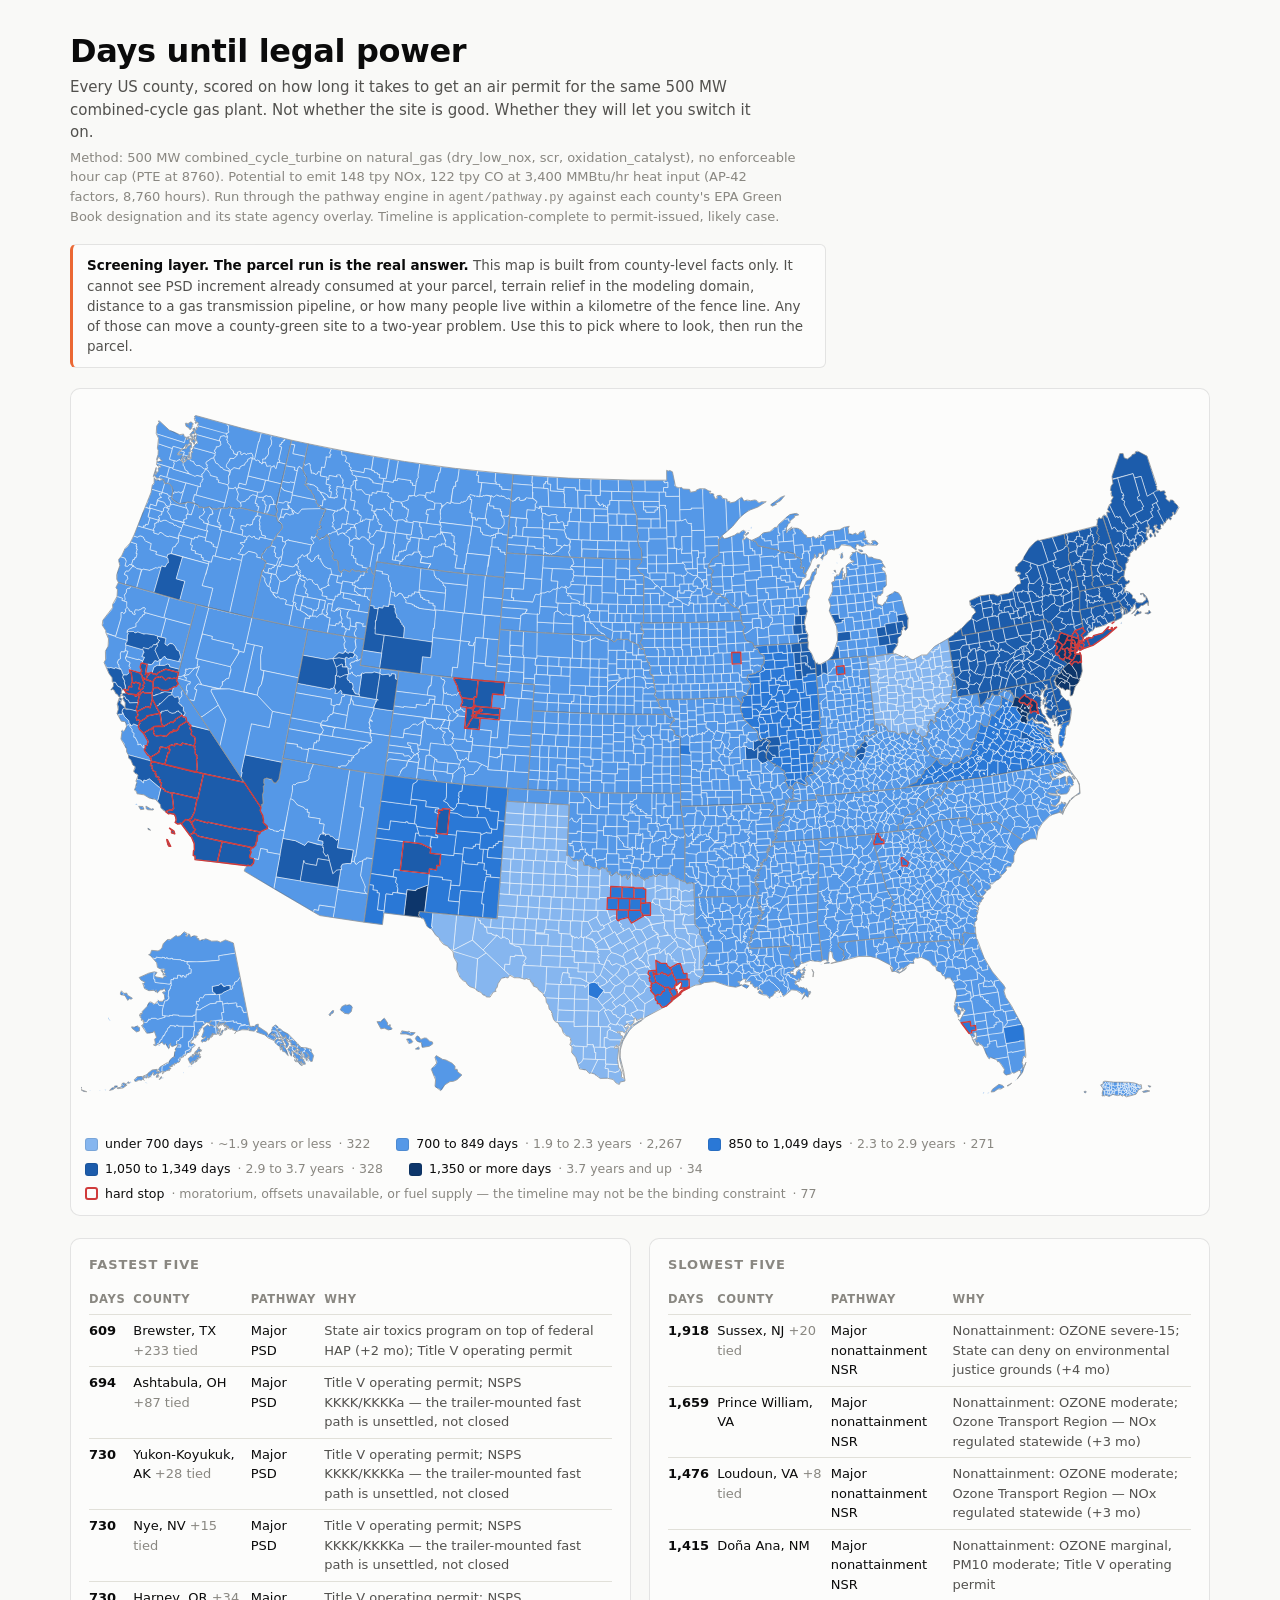
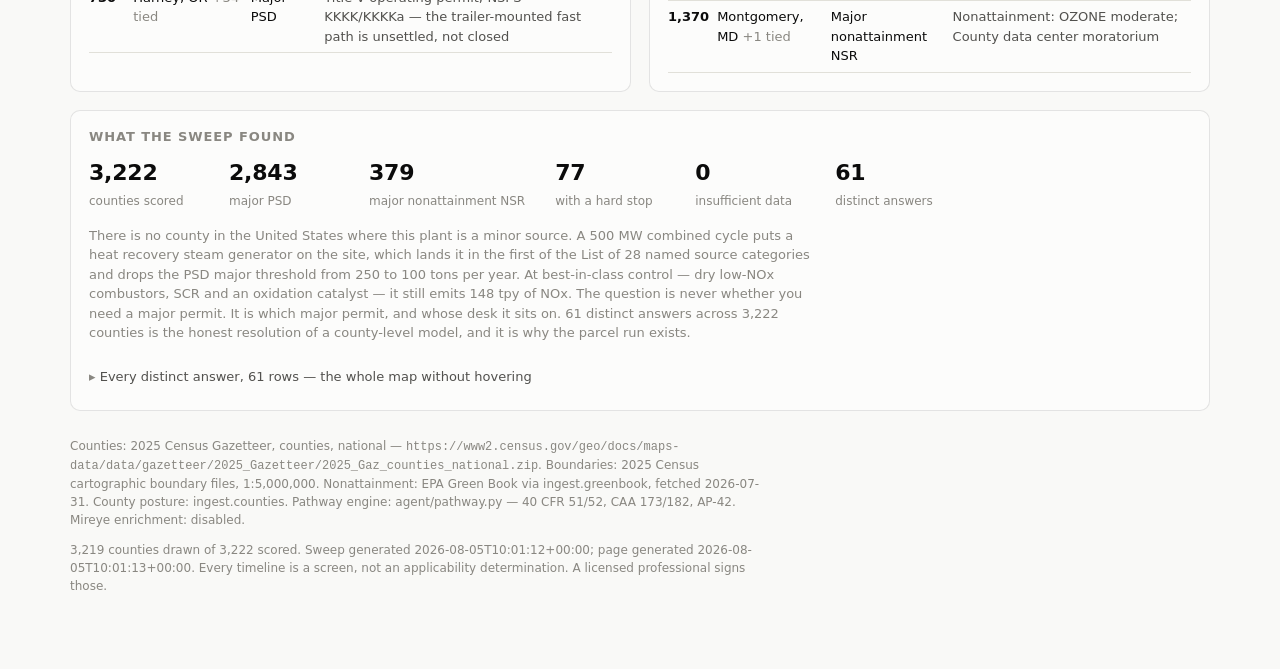
==== commit 0c8215e0: "Apply the Ozone Transport Region to all 12 OTR states, not just modelled ones The OTR flag lived onl" ====
--- a/outputs/county_map.html
+++ b/outputs/county_map.html
@@ -151,12 +151,12 @@
         <line x1="0" y1="0" x2="0" y2="70" stroke="var(--nodata-ink)" stroke-width="24"/>
       </pattern>
     </defs>
-    <g id="counties"><path class="c b1" d="M6702 4349l39 -3,-1 -10,57 -6,7 68,-19 17,-19 -5,-1 -8,-11 14,-8 -11,-12 4,3 11,-8 8,-27 -79z" data-i="0" tabindex="0" role="img" aria-label="Autauga, AL: 730 days"/><path class="c b1" d="M6539 4922l52 -17,-32 -27,-7 -51,-18 -10,-5 -15,14 -17,-8 -10,10 -16,-8 -7,3 -18,-8 -9,6 -14,-6 -3,23 -12,-1 -12,12 -4,-5 -10,38 14,11 63,-7 23,22 26,26 13,3 14,-8 24,17 16,-11 8,-11 21,6 3,-10 6,-98 21z" data-i="1" tabindex="0" role="img" aria-label="Baldwin, AL: 730 days"/><path class="c b1" d="M6950 4563l11 -39,0 -29,9 -20,30 -8,-3 -28,32 -6,16 18,26 -3,-12 53,5 17,-15 6,1 8,-40 5,2 20,-62 6z" data-i="2" tabindex="0" role="img" aria-label="Barbour, AL: 730 days"/><path class="c b1" d="M6600 4281l19 -2,0 -20,5 -10,15 -1,-1 -15,7 -8,24 -6,2 18,11 1,1 14,19 9,4 48,-83 9,-1 -10,-19 2,-3 -29z" data-i="3" tabindex="0" role="img" aria-label="Bibb, AL: 730 days"/><path class="c b1" d="M6668 4077l7 -2,6 -15,21 -11,13 -20,-4 -6,18 -10,13 -33,13 -2,30 34,-9 37,9 -1,-2 12,-15 18,-27 6,1 9,-13 1,-23 -15,-35 9,-3 -11z" data-i="4" tabindex="0" role="img" aria-label="Blount, AL: 730 days"/><path class="c b1" d="M6886 4426l18 -8,0 -7,10 16,80 -9,6 49,-30 8,-10 28,-26 2,-2 -19,-18 2,-3 -18,-20 1,-5 -45z" data-i="5" tabindex="0" role="img" aria-label="Bullock, AL: 730 days"/><path class="c b1" d="M6719 4509l88 -10,7 70,-10 1,3 30,-70 2,-10 -19,-8 -74z" data-i="6" tabindex="0" role="img" aria-label="Butler, AL: 730 days"/><path class="c b1" d="M6824 4099l17 -16,-6 -17,13 -7,3 -12,14 1,-1 -9,9 -4,20 3,0 -8,39 -1,1 15,-19 5,1 7,10 -1,0 10,-9 8,1 33,-13 5,-2 13,-10 1,0 -6,-37 3,-13 -18,-18 0,0 -5z" data-i="7" tabindex="0" role="img" aria-label="Calhoun, AL: 730 days"/><path class="c b1" d="M6945 4251l-4 -28,68 -8,29 79,-87 15,-6 -58z" data-i="8" tabindex="0" role="img" aria-label="Chambers, AL: 730 days"/><path class="c b1" d="M6867 3970l12 -5,23 -27,8 -28,11 -11,35 125,-24 8,-39 -2,-14 -35,-9 5,-3 -30z" data-i="9" tabindex="0" role="img" aria-label="Cherokee, AL: 730 days"/><path class="c b1" d="M6679 4312l27 -3,-6 -53,51 -5,10 11,9 -1,2 21,14 13,0 12,18 12,-8 1,1 10,-57 6,1 10,-58 5,-4 -39z" data-i="10" tabindex="0" role="img" aria-label="Chilton, AL: 730 days"/><path class="c b1" d="M6422 4550l2 -95,94 -8,0 6,-9 -5,-8 6,4 23,-5 24,-13 8,11 20,-9 5,12 3,-14 5,-8 20,9 15,7 -2,4 13,-72 7,-5 -45z" data-i="11" tabindex="0" role="img" aria-label="Choctaw, AL: 730 days"/><path class="c b1" d="M6481 4561l6 -19,14 -5,-13 -5,10 -3,-1 -7,77 -7,2 26,9 1,1 10,23 -3,0 30,-10 2,3 32,-10 10,12 6,-1 12,-5 5,-12 -2,-14 22,-2 -7,-5 9,4 6,-8 -4,5 10,-12 4,1 12,-19 5,2 -7,-11 -7,17 -26,0 -6,-11 4,7 -7,-6 -7,4 -13,-35 -22,-5 -30,-14 -6,-3 -13z" data-i="12" tabindex="0" role="img" aria-label="Clarke, AL: 730 days"/><path class="c b1" d="M6831 4215l9 -1,-2 -23,26 -3,-1 -20,9 -4,2 -24,23 5,3 -7,22 -2,8 88,-98 11,-1 -20z" data-i="13" tabindex="0" role="img" aria-label="Clay, AL: 730 days"/><path class="c b1" d="M6881 4145l11 -20,10 -1,2 -13,13 -5,-1 -33,9 -8,0 -10,-10 1,-1 -7,19 -5,-1 -12,8 -4,16 -4,30 108,-86 6,-3 7,-16 0z" data-i="14" tabindex="0" role="img" aria-label="Cleburne, AL: 730 days"/><path class="c b1" d="M6868 4617l-2 -23,9 -4,-2 -18,68 -7,10 95,-77 9,-6 -52z" data-i="15" tabindex="0" role="img" aria-label="Coffee, AL: 730 days"/><path class="c b1" d="M6435 3932l2 -70,23 0,11 17,22 15,42 -25,27 3,-1 35,-6 1,-5 19,-115 5z" data-i="16" tabindex="0" role="img" aria-label="Colbert, AL: 730 days"/><path class="c b1" d="M6636 4673l37 -45,10 -42,14 -10,0 -10,27 -10,13 46,32 2,2 20,8 7,-7 14,0 37,-8 1,-2 -18,-126 8z" data-i="17" tabindex="0" role="img" aria-label="Conecuh, AL: 730 days"/><path class="c b1" d="M6770 4261l3 -19,90 -10,9 79,-73 6,-27 -35,-2 -21z" data-i="18" tabindex="0" role="img" aria-label="Coosa, AL: 730 days"/><path class="c b1" d="M6772 4645l7 -14,-8 -7,-2 -20,57 -6,3 17,20 -20,3 16,16 2,12 101,-100 9,-8 -78z" data-i="19" tabindex="0" role="img" aria-label="Covington, AL: 730 days"/><path class="c b1" d="M6806 4590l-2 -20,10 -1,-7 -70,8 0,-2 -20,20 -2,2 19,21 -2,4 8,-1 32,9 -1,4 29,-6 11,7 -1,2 18,-9 4,2 19,-16 -2,-3 -16,-20 20,-3 -17,-19 2,-1 -10z" data-i="20" tabindex="0" role="img" aria-label="Crenshaw, AL: 730 days"/><path class="c b1" d="M6630 4051l7 0,-6 -73,121 -7,2 7,-12 2,-13 33,-18 10,4 6,-13 20,-28 18,1 8,-32 -1,-13 -23z" data-i="21" tabindex="0" role="img" aria-label="Cullman, AL: 730 days"/><path class="c b1" d="M6949 4639l-8 -74,71 -8,9 75,-13 1,0 10,-35 -1,-6 17,-16 1,-2 -21z" data-i="22" tabindex="0" role="img" aria-label="Dale, AL: 730 days"/><path class="c b1" d="M6605 4440l9 -1,-4 -40,59 -6,11 -27,2 -30,1 15,19 -2,15 51,8 2,-3 6,8 10,-9 19,11 10,-18 2,4 40,-52 5,-16 -20,-44 -24,-1 -10z" data-i="23" tabindex="0" role="img" aria-label="Dallas, AL: 730 days"/><path class="c b1" d="M6812 3941l10 -20,17 -8,29 -31,32 -58,21 75,-11 11,-8 28,-23 27,-12 5,1 10,-49 5,-7 -44z" data-i="24" tabindex="0" role="img" aria-label="DeKalb, AL: 730 days"/><path class="c b1" d="M6796 4320l100 -11,-3 18,7 40,8 5,-4 6,-19 1,-12 12,-28 -4,-15 -13,-5 7,-4 -4,2 18,-8 -4,-11 7,-8 -78z" data-i="25" tabindex="0" role="img" aria-label="Elmore, AL: 730 days"/><path class="c b1" d="M6599 4684l163 -19,2 18,12 -4,7 45,-179 16,-5 -56z" data-i="26" tabindex="0" role="img" aria-label="Escambia, AL: 730 days"/><path class="c b1" d="M6781 4041l4 -29,19 -22,15 -5,49 -5,2 20,9 -5,14 31,0 12,-29 1,1 9,-14 -1,-13 18,-18 -11,-13 -19,-9 6,-5 -5,-17 13,5 -8z" data-i="27" tabindex="0" role="img" aria-label="Etowah, AL: 730 days"/><path class="c b1" d="M6482 4081l59 -4,1 10,20 -1,4 40,20 -1,1 20,-39 2,-4 20,-53 4,-9 -90z" data-i="28" tabindex="0" role="img" aria-label="Fayette, AL: 730 days"/><path class="c b1" d="M6434 3979l1 -46,113 -6,5 60,-119 6,0 -14z" data-i="29" tabindex="0" role="img" aria-label="Franklin, AL: 730 days"/><path class="c b1" d="M6874 4669l136 -16,4 46,-134 15,-6 -45z" data-i="30" tabindex="0" role="img" aria-label="Geneva, AL: 730 days"/><path class="c b1" d="M6455 4309l8 -24,19 -1,37 -30,3 31,23 -2,-7 26,-13 11,4 15,-8 9,11 1,-3 9,6 -1,3 14,8 -1,-12 6,15 8,-9 2,-5 16,-17 -16,8 0,-1 -7,-13 -1,-23 11,-6 -6,6 -16,-12 1,4 -8,-6 -11,8 -5,-22 -7,4 -6,-10 -18z" data-i="31" tabindex="0" role="img" aria-label="Greene, AL: 730 days"/><path class="c b1" d="M6521 4344l9 -12,-5 -12,13 -11,7 -24,55 -4,4 39,-10 1,3 40,-9 1,3 39,-38 4,-1 -10,-16 1,4 -14,9 -2,-15 -8,12 -6,-8 1,-3 -14,-6 1,3 -9,-11 -1z" data-i="32" tabindex="0" role="img" aria-label="Hale, AL: 730 days"/><path class="c b1" d="M7017 4601l-7 -64,35 -3,13 -18,6 2,22 47,-3 55,-63 6,-3 -25z" data-i="33" tabindex="0" role="img" aria-label="Henry, AL: 730 days"/><path class="c b1" d="M6970 4654l3 -12,35 1,0 -10,13 -1,-1 -6,63 -6,0 28,16 16,9 24,-94 11,-4 -46,-43 6,3 -5z" data-i="34" tabindex="0" role="img" aria-label="Houston, AL: 730 days"/><path class="c b1" d="M6761 3873l0 -52,12 3,0 -6,-10 -9,129 -12,8 27,-12 26,-20 32,-37 37,-14 5,-4 -12,-9 1,-2 -18,-33 3,-8 -25z" data-i="35" tabindex="0" role="img" aria-label="Jackson, AL: 730 days"/><path class="c b1" d="M6605 4173l28 -21,0 -14,16 -5,9 -34,25 -18,23 -2,23 15,19 -2,3 47,7 7,-15 15,-13 2,-53 55,-15 2,-5 -10,-14 -2,-38 -35z" data-i="36" tabindex="0" role="img" aria-label="Jefferson, AL: 730 days"/><path class="c b1" d="M6430 4166l2 -112,41 -2,1 6,6 0,11 113,-61 3,0 -8z" data-i="37" tabindex="0" role="img" aria-label="Lamar, AL: 730 days"/><path class="c b1" d="M6415 3837l183 -14,3 42,-14 16,-10 -9,-33 -6,-51 28,-22 -15,-11 -17,-31 -3,-14 -22z" data-i="38" tabindex="0" role="img" aria-label="Lauderdale, AL: 730 days"/><path class="c b1" d="M6550 3949l-2 -22,7 -19,6 -1,1 -35,15 0,10 9,13 -4,24 16,7 88,-78 6,-3 -38z" data-i="39" tabindex="0" role="img" aria-label="Lawrence, AL: 730 days"/><path class="c b1" d="M6932 4318l22 -11,84 -13,7 24,23 28,-11 1,1 9,-52 6,3 13,-20 3,-3 -20,-51 -14,-3 -26z" data-i="40" tabindex="0" role="img" aria-label="Lee, AL: 730 days"/><path class="c b1" d="M6590 3875l11 -10,-3 -42,78 -6,9 101,-26 -6,-69 -37z" data-i="41" tabindex="0" role="img" aria-label="Limestone, AL: 730 days"/><path class="c b1" d="M6714 4449l18 -2,-11 -10,7 -8,-6 -5,7 -3,4 7,4 -8,-3 -11,12 -4,8 11,11 -14,5 10,19 2,4 13,15 8,7 64,-86 9,-2 -20,-9 1,-4 -40z" data-i="42" tabindex="0" role="img" aria-label="Lowndes, AL: 730 days"/><path class="c b1" d="M6877 4388l8 -9,19 -1,4 -6,-7 -4,17 -2,-2 -19,19 -6,51 17,8 60,-80 9,-6 -13,-8 5,-15 -13,-8 -18z" data-i="43" tabindex="0" role="img" aria-label="Macon, AL: 730 days"/><path class="c b1" d="M6683 3892l-7 -75,87 -8,10 9,0 6,-12 -3,-3 15,6 9,-2 46,12 8,-3 19,-12 0,-13 11,-13 -5,-11 -17,-14 8,-8 -7,-15 10,-2 -26z" data-i="44" tabindex="0" role="img" aria-label="Madison, AL: 730 days"/><path class="c b1" d="M6487 4509l13 -8,5 -24,-4 -23,17 -3,-23 -17,1 -13,22 -23,12 0,-1 -6,6 6,17 -3,1 10,38 -4,4 40,10 -1,1 10,-10 3,3 28,-20 1,3 29,-85 11,-8 -3,-2 -10z" data-i="45" tabindex="0" role="img" aria-label="Marengo, AL: 730 days"/><path class="c b1" d="M6432 4051l2 -58,100 -5,7 89,-59 4,-2 -23,-6 0,-1 -6,-41 -1z" data-i="46" tabindex="0" role="img" aria-label="Marion, AL: 730 days"/><path class="c b1" d="M6728 3961l1 -46,11 13,14 0,5 -10,12 0,3 -11,-5 -3,5 -2,-5 -4,33 -3,2 18,9 -1,4 12,5 -3,-10 20,8 47,-16 2,-19 22,-33 -41,-23 -1,-1 -9z" data-i="47" tabindex="0" role="img" aria-label="Marshall, AL: 730 days"/><path class="c b1" d="M6480 4924l39 -14,10 7,-6 6,-43 1zM6444 4727l20 -2,-1 -7,59 -5,6 -7,10 5,-6 14,8 9,-3 18,8 7,-10 16,8 10,-13 13,5 16,-11 13,-8 75,-11 2,-2 -11,-12 -3,-26 5,-21 -168z" data-i="48" tabindex="0" role="img" aria-label="Mobile, AL: 730 days"/><path class="c b1" d="M6565 4668l5 -9,2 7,4 -3,10 -19,12 2,5 -5,1 -12,-12 -6,10 -10,-3 -32,10 -2,0 -30,114 -11,1 18,-27 10,0 10,-14 10,-10 42,-38 49,-25 10,-31 -15,-10 2,-4 -6z" data-i="49" tabindex="0" role="img" aria-label="Monroe, AL: 730 days"/><path class="c b1" d="M6790 4410l16 -17,17 2,-2 -18,4 4,5 -7,15 13,32 1,8 18,15 13,-14 7,7 64,-58 6,-2 -19,-20 2,-5 -44,-15 -8,-3 -17z" data-i="50" tabindex="0" role="img" aria-label="Montgomery, AL: 730 days"/><path class="c b1" d="M6628 3944l-4 -51,52 25,15 -1,9 -9,8 7,14 -8,6 4,1 59,-98 8,-3 -34z" data-i="51" tabindex="0" role="img" aria-label="Morgan, AL: 730 days"/><path class="c b1" d="M6588 4362l9 -1,-3 -40,10 -1,-1 -10,19 -2,1 10,56 -6,1 54,-11 27,-59 6,4 40,-19 2,-7 -79z" data-i="52" tabindex="0" role="img" aria-label="Perry, AL: 730 days"/><path class="c b1" d="M6427 4280l3 -106,81 -5,8 85,-37 30,-19 1,-4 10,-32 4,0 -19z" data-i="53" tabindex="0" role="img" aria-label="Pickens, AL: 730 days"/><path class="c b1" d="M6858 4530l-2 -36,37 -4,-2 -19,8 -3,12 2,3 18,18 -2,2 19,26 -2,1 21,-12 40,-83 9,6 -11,-4 -29,-10 -3z" data-i="54" tabindex="0" role="img" aria-label="Pike, AL: 730 days"/><path class="c b1" d="M6928 4200l-6 -64,64 -4,23 83,-79 9,-2 -24z" data-i="55" tabindex="0" role="img" aria-label="Randolph, AL: 730 days"/><path class="c b1" d="M6989 4378l20 -3,-3 -13,52 -6,-1 -9,11 -1,10 19,-5 23,23 12,-29 32,4 16,-26 3,-16 -18,-32 4,-8 -59z" data-i="56" tabindex="0" role="img" aria-label="Russell, AL: 730 days"/><path class="c b1" d="M6741 4084l27 -6,25 -42,5 5,9 -6,13 19,17 11,4 18,-16 13,-2 10,-9 -4,8 12,-10 12,7 10,-7 12,-9 -3,-16 29,-2 -25,-19 2,-1 -10,-14 -2,2 -37,-12 -18z" data-i="57" tabindex="0" role="img" aria-label="St. Clair, AL: 730 days"/><path class="c b1" d="M6670 4219l17 -9,7 -13,10 -1,13 -21,13 -12,13 -2,15 -19,7 -1,1 10,19 -2,9 46,-14 5,-11 25,9 11,-8 9,0 16,-9 1,-10 -11,-60 8,-9 -21,-11 -1,-1 -18z" data-i="58" tabindex="0" role="img" aria-label="Shelby, AL: 730 days"/><path class="c b1" d="M6425 4440l2 -141,32 -4,3 7,-8 10,11 15,-4 6,22 7,-8 5,6 11,-4 8,12 -1,-6 16,6 6,23 -11,13 1,1 7,-8 0,12 15,-12 1,-23 27,0 9,23 13,-94 8,1 -15z" data-i="59" tabindex="0" role="img" aria-label="Sumter, AL: 730 days"/><path class="c b1" d="M6769 4225l11 -25,14 -5,1 -13,-8 -8,16 -29,9 3,7 -12,-7 -10,10 -12,-8 -12,28 2,13 18,37 -3,1 9,-19 12,-2 24,-9 4,1 20,-26 3,2 23,-9 1,1 20,-59 7,5 -6,-9 -11z" data-i="60" tabindex="0" role="img" aria-label="Talladega, AL: 730 days"/><path class="c b1" d="M6864 4235l77 -12,10 86,-19 9,0 27,-16 2,2 19,-18 1,-7 -40,3 -18,-24 2,-8 -76z" data-i="61" tabindex="0" role="img" aria-label="Tallapoosa, AL: 730 days"/><path class="c b1" d="M6511 4169l33 -2,4 -20,59 -1,2 17,11 2,-13 3,0 9,17 9,19 22,18 5,1 7,-24 13,1 15,-15 1,-5 30,-97 6,-11 -116z" data-i="62" tabindex="0" role="img" aria-label="Tuscaloosa, AL: 730 days"/><path class="c b1" d="M6540 4057l81 -3,5 -5,17 25,25 5,2 13,-12 7,-9 34,-16 5,0 14,-24 11,-2 -17,-20 -1,-1 -20,-20 1,-4 -40,-20 1,-2 -30z" data-i="63" tabindex="0" role="img" aria-label="Walker, AL: 730 days"/><path class="c b1" d="M6427 4595l72 -7,4 22,35 22,-4 13,6 7,-7 7,11 -4,0 6,-17 26,11 7,0 14,-94 19,-17 -132z" data-i="64" tabindex="0" role="img" aria-label="Washington, AL: 730 days"/><path class="c b1" d="M6574 4513l8 -2,-3 -29,20 -1,-1 -31,13 -2,23 15,32 31,61 -6,2 20,-10 1,4 29,-137 14,-1 -10,-9 -1,-2 -28z" data-i="65" tabindex="0" role="img" aria-label="Wilcox, AL: 730 days"/><path class="c b1" d="M6537 4030l-3 -42,97 -7,6 70,-97 6,-3 -27z" data-i="66" tabindex="0" role="img" aria-label="Winston, AL: 730 days"/><path class="c b1" d="M710 5917l7 -5,-1 17,-6 -1,0 -11zM682 5935l9 -8,-5 -7,8 1,-2 -7,9 -6,0 15,-19 17,0 -5zM658 5901l7 -6,17 10,-10 -4,-1 17,-7 -7,-7 6,1 -16zM609 5912l4 -4,11 10,-15 -6zM583 5924l9 -3,-3 10,-6 -7zM560 5959l21 8,-19 -1,-2 -7zM465 5935l12 -5,13 -19,28 -5,17 2,7 15,3 -20,20 -2,1 -7,12 -8,4 4,-1 -8,39 -31,45 -5,0 10,-7 3,5 9,7 2,-5 -13,22 12,2 -7,-14 -12,12 -22,26 -20,42 -17,-8 11,-10 -1,0 7,-28 4,-3 49,14 1,-5 23,-6 -1,8 -16,-9 -5,-18 15,-10 -2,-5 14,-5 -8,-7 2,4 7,-10 -6,-18 12,-10 -2,8 -20,-10 -1,-16 30,-8 -2,4 9,-6 4,-3 -7,-4 9,-12 -3,4 -5,-8 -16,-5 6,4 21,-13 2,-5 -13,-8 -2,5 12,-17 10,13 12,-13 -9,-12 10,-22 -4,-29 14,-9 -4,-2 -13zM427 5955l10 -2,-4 3,7 5,-10 6,-3 -12zM406 5959l8 -4,12 10,-19 3,-1 -9z" data-i="67" tabindex="0" role="img" aria-label="Aleutians East, AK: 730 days"/><path class="c b1" d="M-302 5925l13 7,-11 4,-2 -11zM-352 5933l12 8,18 28,-10 -3,-20 -33zM-408 5886l28 -6,-9 12,-10 -4,-6 5,-3 -7zM-558 5766l22 2,-8 10,-14 -12zM-576 5709l10 -1,19 11,8 19,-25 -7,-12 -22zM313 6008l32 -5,12 -18,10 6,2 -6,-15 -10,12 -10,13 0,2 11,11 -8,4 3,0 8,-16 10,22 -6,-36 26,-14 -4,-30 10,-9 -7zM249 6030l19 -21,9 -5,12 3,4 -16,17 -4,9 6,-5 10,-22 6,-12 13,-31 8zM204 6021l16 3,-5 6,-11 -9zM160 6030l15 -2,-14 7,-1 -5zM70 6030l10 -4,6 5,-16 -1zM0 6023l50 18,-28 -2,-22 -16zM-62 6012l46 3,9 -6,-8 -6,15 -4,7 10,-12 5,2 10,-11 -4,-6 5,-42 -13zM-102 5994l8 0,-2 13,-8 -3,2 -10zM-110 6012l15 0,-4 6,-11 -6zM-150 6014l19 -21,10 1,-4 11,14 4,-4 9,-35 -4zM-181 5996l24 2,6 -10,5 5,-9 13,-26 -10zM-201 5975l28 12,-10 1,-11 13,-7 -10,10 -4,-10 -12z" data-i="68" tabindex="0" role="img" aria-label="Aleutians West, AK: 730 days"/><path class="c b1" d="M1117 5447l25 -27,34 2,3 46,-21 11,-3 -14,-25 -7,-13 -11z" data-i="69" tabindex="0" role="img" aria-label="Anchorage, AK: 730 days"/><path class="c b1" d="M525 5463l19 -10,6 -18,-9 0,35 1,3 -13,11 -3,-1 -13,15 5,8 -11,35 -1,22 9,66 -19,-11 -12,47 4,0 -7,28 2,0 -7,54 3,0 7,123 3,0 -7,13 0,0 -7,12 0,2 -7,1 69,-18 0,2 41,-143 -2,0 -7,-13 -1,-8 13,-7 0,1 -7,-41 -3,-4 14,-14 6,-12 33,-7 0,-13 33,-9 0,-1 13,-7 0,-4 20,-14 6,-13 32,-13 0,-2 12,-17 7,-16 -9,12 0,6 -8,-7 -41,16 -16,-20 -56,-9 13,-33 9,-23 -2,-24 -44,-15 -13,8 -7,-17 -4zM442 5475l23 4,7 -8,23 -4,1 9,15 5,-1 30,-26 9,-40 -33,-2 -12zM234 5399l8 -6,2 13,18 17,-15 -5,-13 -19z" data-i="70" tabindex="0" role="img" aria-label="Bethel, AK: 730 days"/><path class="c b1" d="M833 5651l11 -20,28 1,-1 21,-38 -2z" data-i="71" tabindex="0" role="img" aria-label="Bristol Bay, AK: 730 days"/><path class="c b1" d="M1208 5551l24 -48,8 0,4 4,-20 31,4 5,-20 8zM1204 5514l12 -28,-4 35,-8 -7zM1169 5471l10 -3,-3 -46,27 -2,1 7,58 -3,1 7,68 -9,1 14,27 -4,2 13,35 2,2 13,33 -6,2 7,-47 8,-21 46,-12 1,-13 19,18 -24,-36 -9,7 -4,-9 0,3 -14,-13 14,-16 -10,-14 1,7 -12,-23 14,11 6,-22 10,6 -7,-8 0,3 -10,31 -13,-3 -7,-6 7,3 -8,-12 9,5 -14,-22 10,17 -16,-24 7,5 -22,13 -5,-13 2,-12 16,-7 -17,1 17,-6 -2,-3 8,-4 -6,-3 4,-1 -15,0 20,-7 -4,2 7,-15 4,12 -39,-24 40,3 9,10 -6,-7 21,8 -10,8 12,-2 13,-7 -4,-4 7,21 14,-17 11,-5 -16,-2 15,-6 2,-12 -70z" data-i="72" tabindex="0" role="img" aria-label="Chugach, AK: 730 days"/><path class="c b1" d="M1203 5420l30 -7,-8 -61,20 -3,-11 -72,48 -10,0 7,72 -9,7 9,-6 14,8 3,-3 12,29 -9,1 6,14 5,4 31,7 -1,3 16,30 -5,24 118,-31 2,-10 -12,-33 6,-2 -13,-35 -2,-2 -13,-27 4,-1 -14,-68 9,-1 -7,-58 3,-1 -7z" data-i="73" tabindex="0" role="img" aria-label="Copper River, AK: 730 days"/><path class="c b1" d="M1014 5307l9 -26,-14 -3,-3 -25,23 0,5 -28,10 -6,17 5,18 -29,128 -2,7 62,-36 3,1 12,-52 4,-84 46,0 6,-40 1,11 -20z" data-i="74" tabindex="0" role="img" aria-label="Denali, AK: 730 days"/><path class="c b1" d="M681 5609l6 1,5 -20,14 -6,4 -20,7 0,1 -13,9 0,13 -33,7 0,12 -33,14 -6,4 -14,41 3,-1 7,7 0,8 -13,13 1,0 7,45 1,-3 97,-21 6,-11 20,-21 6,2 34,-43 16,-13 -16,2 -16,-10 10,-5 13,5 18,-8 7,-28 -39,2 -7,-13 11,-16 -15,1 -9,-22 17,-9 -2,2 -13zM675 5642l2 -9,16 -8,-10 18,-8 -1z" data-i="75" tabindex="0" role="img" aria-label="Dillingham, AK: 730 days"/><path class="c b3" d="M1149 5171l-5 -48,58 -11,19 -15,10 4,-1 10,14 5,1 9,23 -9,35 -1,-4 5,4 29,-60 26,-14 14,-48 6,-32 -24z" data-i="76" tabindex="0" role="img" aria-label="Fairbanks North Star, AK: 1,096 days"/><path class="c b1" d="M1666 5510l-3 -15,8 -7,-6 -5,21 -16,22 25,14 -4,26 10,10 11,-34 10,-15 -22,-7 0,15 15,-17 -11,14 11,33 65,-17 -7,-7 -22,-16 -4,5 -15,-12 -15,-34 -4z" data-i="77" tabindex="0" role="img" aria-label="Haines, AK: 730 days"/><path class="c b1" d="M1813 5584l9 -27,35 36,-10 1,-5 -9,-25 5,-4 -6zM1746 5560l12 7,6 18,18 -16,28 37,-23 -18,27 38,-21 34,-8 -14,-1 -14,5 -1,-43 -71zM1691 5614l0 -28,8 6,16 -14,14 6,-1 15,5 -14,24 6,-2 9,-7 -1,11 6,-8 7,-34 -11,-2 14,-15 5,-9 -6zM1618 5560l50 -50,32 4,12 15,-5 15,22 12,-7 2,4 8,-18 6,-21 -43,1 18,-13 -4,-4 -9,-2 7,-11 -3,-1 5,27 10,-4 7,10 -7,13 21,-8 7,-4 -4,-9 17,-64 -34z" data-i="78" tabindex="0" role="img" aria-label="Hoonah-Angoon, AK: 730 days"/><path class="c b1" d="M1760 5579l-1 -9,3 5,20 -6,-17 16,-5 -6zM1724 5519l34 -10,50 29,14 19,-12 34,-20 -16,-7 -27,0 17,-21 3,-38 -49z" data-i="79" tabindex="0" role="img" aria-label="Juneau City and, AK: 730 days"/><path class="c b1" d="M1048 5598l4 -9,28 -14,9 -17,-22 14,-15 -9,20 -51,-5 -27,38 -27,16 13,8 -9,26 6,3 11,15 -1,6 65,-18 -2,0 -8,-11 18,-3 -22,2 11,-8 12,4 10,-9 -19,1 25,-12 -11,4 9,-17 27,2 -21,-6 12,-3 -10,-4 3,3 8,-14 18,-4 -5,-10 7,-5 -5,-13 10,-10 -12zM936 5604l14 0,0 -14,12 0,7 -21,11 -7,5 -55,5 0,-4 -76,82 -2,0 14,14 -1,0 5,-7 12,-20 11,0 16,-6 -3,-15 18,-5 20,-13 5,7 12,-5 13,-21 5,10 4,-9 14,-8 -1,-2 -12,-10 29,-16 6,-6 17,4 11,19 -6,18 18,-16 0,-7 16,-34 0,-4 -48z" data-i="80" tabindex="0" role="img" aria-label="Kenai Peninsula, AK: 730 days"/><path class="c b1" d="M1974 5774l9 -7,4 5,-5 7,-8 -5zM1947 5749l0 -5,11 6,0 15,-11 -16zM1926 5734l7 -8,-3 -29,6 -6,15 1,-6 -7,14 -16,-7 -10,14 -1,29 12,4 6,-5 7,14 10,21 33,-14 53,-15 -4,-16 -25,7 -11,-12 -29,-21 -17,23 26,6 18,-6 -4,0 18,-7 -2,1 -12,-6 15,-24 -10,5 -13,-9 -22,-6 3,4 30,-13 -6z" data-i="81" tabindex="0" role="img" aria-label="Ketchikan Gateway, AK: 730 days"/><path class="c b1" d="M991 5699l6 -7,5 5,-2 -10,13 -6,5 -7,-5 -3,11 -5,2 -12,9 -1,-6 22,7 -6,8 2,0 12,7 -7,-4 15,-9 -7,1 9,-11 4,-2 -8,-10 15,-25 -5zM951 5820l11 -6,10 5,-21 1zM933 5754l24 -23,10 0,4 13,1 -12,10 0,-12 -4,-1 -9,12 -5,6 13,2 -10,6 0,-7 -11,16 9,-8 -11,18 5,6 -4,-6 20,19 -20,0 13,9 2,-12 4,2 12,13 -3,-6 15,-26 -5,12 14,-8 5,-8 -6,-4 4,7 4,-12 3,15 4,-18 13,-1 -16,-8 10,-6 -1,4 9,-18 18,-8 0,13 -16,-5 -1,8 -16,-23 25,-20 -42zM931 5829l12 -14,6 2,-18 12zM889 5876l8 -6,-1 11,-7 -5zM849 5761l17 -22,18 -2,11 -19,15 -5,0 -25,37 -13,7 -23,20 0,7 -16,16 0,-33 29,3 8,-7 3,-2 17,-11 -1,-5 10,-17 1,-4 11,-11 3,1 9,-12 -5,-6 18,-13 -2,1 10,-8 -3,-15 11,9 0,-1 13,-17 -1,0 -6z" data-i="82" tabindex="0" role="img" aria-label="Kodiak, AK: 730 days"/><path class="c b1" d="M511 5376l3 -10,-1 7,13 -1,-9 -13,17 0,0 -18,41 -42,5 -21,16 -18,24 3,13 16,36 -14,11 22,41 5,-11 36,0 48,14 2,11 12,-66 19,-22 -9,-35 1,-8 11,-15 -5,2 12,-12 4,0 10,-15 5,-23 -3,8 -10,-11 -11,-4 7,-7 -2,0 -15,-9 -10,7 -8,-7 -6,-6 4,-1 -8z" data-i="83" tabindex="0" role="img" aria-label="Kusilvak, AK: 730 days"/><path class="c b1" d="M709 5812l13 2,1 -7,14 1,10 -13,17 -2,1 -16,14 -18,27 -23,8 5,-5 -13,7 -35,11 -10,-8 -9,13 -22,39 1,1 -21,-28 -1,2 -8,-10 11,-2 -34,21 -6,11 -20,21 -6,3 -97,98 1,2 35,-5 0,-5 55,-11 7,-7 21,-12 0,0 14,-14 0,2 41,2 7,14 0,-3 18,-41 18,0 25,-15 5,-11 19,-21 5,-14 19,0 6,17 1,-9 15,-9 -1,-4 7,-3 -5,-13 15,-10 -8,-6 12,4 7,-13 -5,-15 7,11 2,-2 7,-23 0,-4 8,12 6,-7 5,11 -1,-16 9,1 8,-4 2,-3 -12,-5 14,-7 -5,-26 15,-3 -9,-5 21,2 -20,-14 -1,3 -49z" data-i="84" tabindex="0" role="img" aria-label="Lake and Peninsula, AK: 730 days"/><path class="c b1" d="M1003 5328l40 -2,0 -6,84 -46,52 -4,-1 -12,54 -5,13 96,-20 3,8 61,-84 11,-17 -4,-13 21,-25 -3,-12 9,0 -5,-14 1,0 -14,-64 2,-1 -103z" data-i="85" tabindex="0" role="img" aria-label="Matanuska-Susitna, AK: 730 days"/><path class="c b1" d="M661 5239l11 -3,1 7,-12 -4zM507 5045l84 -38,48 -12,-5 64,9 1,3 28,129 15,1 -6,14 1,-11 47,-6 0,-2 13,-6 0,-4 55,7 0,-2 21,-7 -1,-7 14,-21 4,-10 41,-41 -5,-11 -22,-8 -1,14 -20,8 9,26 1,20 -20,-2 -39,-17 -17,5 -8,12 4,9 -9,-9 -25,-11 11,-26 4,-25 25,-9 -26,-5 3,8 7,-5 9,-21 -17,-42 4,-43 -24,3 -18,-13 -23,9 2,11 -11,-34 -17,-17 -24zM344 5178l9 -17,2 9,20 14,24 -3,7 19,42 25,-9 10,-17 -5,-14 15,-24 -41,-12 -9,-19 5,-9 -7,0 -15z" data-i="86" tabindex="0" role="img" aria-label="Nome, AK: 730 days"/><path class="c b1" d="M591 4845l15 -6,9 -31,57 5,19 -10,15 -17,11 -36,36 -36,15 4,14 -5,47 -34,13 8,23 -5,35 -36,14 14,12 1,0 8,-12 9,1 8,12 -1,13 -22,11 11,0 14,11 4,8 -9,17 -3,27 7,-6 14,21 7,-5 10,18 4,7 -7,12 -3,4 6,24 -10,50 20,50 -2,27 12,44 -21,69 27,17 89,-145 23,5 39,-195 14,-111 -4,0 -7,-27 -1,0 -6,-75 -5,0 -7,-14 -1,0 6,-28 -2,1 -7,-14 -2,-1 7,-13 -2,0 -6,-20 -3,-1 7,-52 -8,-2 14,-27 -5,-36 -32z" data-i="87" tabindex="0" role="img" aria-label="North Slope, AK: 730 days"/><path class="c b1" d="M627 4877l27 5,2 -14,52 8,1 -7,20 3,0 6,13 2,1 -7,14 2,-1 7,28 2,0 -6,14 1,0 7,75 5,0 6,27 1,0 7,27 1,-2 20,21 14,-2 28,13 0,5 7,-2 34,-20 0,-1 13,-20 0,-2 21,-14 -1,-6 -14,-14 0,0 14,-14 -1,1 -14,-27 -1,-2 27,-34 -2,-1 14,-21 -2,-2 34,-7 0,-1 6,-129 -15,-3 -28,-9 -1,5 -64,24 6,-19 27,8 11,62 12,13 -18,16 2,-16 -13,-13 3,3 -13,-20 -30,11 -5,7 13,-3 11,16 18,8 -6,-17 -17,14 -19,-10 -7,-31 0,-25 -13,-6 -38,-34 -42z" data-i="88" tabindex="0" role="img" aria-label="Northwest Arctic, AK: 730 days"/><path class="c b1" d="M1840 5667l9 -17,-5 -5,9 -2,34 24,-30 19,-17 -19zM1814 5601l3 -6,20 3,-20 -8,1 -4,26 -1,7 10,6 -4,26 24,-2 11,15 -1,-6 25,-6 7,-13 -6,-9 -17,-5 5,-25 -4,-2 -10,9 -5,-9 0,-6 -15,-10 -4z" data-i="89" tabindex="0" role="img" aria-label="Petersburg, AK: 730 days"/><path class="c b1" d="M1993 5682l7 -17,11 15,-3 13,-15 -11zM1965 5770l-3 -20,11 5,4 10,-12 5zM1862 5769l0 -8,7 -1,1 7,6 -12,6 1,-7 27,-5 -14,-8 0zM1849 5731l8 -14,-10 -16,21 -6,9 14,24 10,32 27,-19 -4,-1 9,14 -2,-5 3,12 1,2 12,8 -6,-2 22,8 -5,7 25,-23 1,7 -6,-16 -6,-5 -18,-2 17,-22 -15,17 24,13 -2,3 10,-7 -3,8 10,-10 0,-19 -15,-9 -19,-11 2,13 -18,-7 -11,-14 -2,-3 -8,-2 5,-10 -3,15 -9,-9 -1,-3 -11,-4 15,-8 -7zM1803 5672l9 -12,18 8,-16 -15,5 -7,30 4,-9 17,13 20,-9 6,-5 -8,-3 6,4 32,-6 9,-13 -19,-1 -20,-17 -21z" data-i="90" tabindex="0" role="img" aria-label="Prince of Wales-Hyder, AK: 730 days"/><path class="c b1" d="M1739 5648l7 -19,26 5,4 8,-6 1,29 45,9 39,-24 -23,1 -9,-5 4,-11 -11,-10 2,-4 -37,-7 3,-9 -8zM1735 5659l1 -9,18 4,-5 20,-9 4,2 -13,-7 -6zM1701 5619l14 -4,2 -14,30 11,14 -4,10 20,-9 5,-30 -9,9 4,0 9,-3 11,-6 -1,-20 -11,-11 -17z" data-i="91" tabindex="0" role="img" aria-label="Sitka City and, AK: 730 days"/><path class="c b1" d="M1687 5466l7 -7,12 5,11 8,5 16,-14 4,-21 -26z" data-i="92" tabindex="0" role="img" aria-label="Skagway, AK: 730 days"/><path class="c b1" d="M1211 5224l-4 -31,22 -4,7 -10,66 -32,13 0,7 -14,-4 -11,19 -19,3 -18,25 -10,22 -36,61 307,-30 5,-3 -16,-7 1,-4 -31,-14 -5,-1 -6,-29 9,3 -12,-8 -3,6 -14,-7 -9,-72 9,0 -7,-48 10,-2 -24,-18 2,-3 -31z" data-i="93" tabindex="0" role="img" aria-label="Southeast Fairbanks, AK: 730 days"/><path class="c b1" d="M1889 5697l5 -12,8 1,-6 -14,11 5,-24 -17,12 -23,14 4,7 15,10 -5,33 17,-14 17,6 7,-15 -1,-6 6,3 29,-7 7,-7 -8,6 -8,-3 -29,-6 13,4 10,-7 9,-24 -23zM1871 5691l3 -9,14 -1,2 11,-7 5,-12 -6z" data-i="94" tabindex="0" role="img" aria-label="Wrangell City and, AK: 730 days"/><path class="c b1" d="M1365 5512l21 -43,53 -10,2 7,22 -4,10 9,20 3,1 -8,20 6,9 -14,23 -7,0 22,77 51,10 25,-15 11,-15 -14,-73 -25,10 -14,-6 -28,-6 19,-18 15,-47 -6,5 -10,-7 -12,-7 0,9 10,-8 7,-45 -3,-45 13z" data-i="95" tabindex="0" role="img" aria-label="Yakutat City and, AK: 730 days"/><path class="c b1" d="M710 5328l21 -77,21 -4,7 -14,7 1,2 -21,-7 0,4 -55,6 0,2 -13,6 0,2 -27,7 0,-3 -55,21 2,1 -14,34 2,2 -27,27 1,-1 14,14 1,0 -14,14 0,6 14,14 1,2 -21,20 0,1 -13,20 0,2 -34,-5 -7,-13 0,2 -28,-21 -14,2 -17,135 -2,144 -12,-5 -39,145 -23,41 206,-22 36,-25 10,-3 18,-19 19,4 11,-7 14,-14 -2,1 -32,-34 3,-23 9,-1 -9,-14 -5,1 -10,-10 -4,-19 15,-58 11,4 49,7 -1,16 19,-92 5,-18 29,-17 -5,-10 6,-5 28,-23 0,3 25,14 3,0 9,-20 37,-2 42,-25 7,0 7,-123 -3,0 -7,-54 -3,0 7,-28 -2,0 7,-61 -6,0 -48z" data-i="96" tabindex="0" role="img" aria-label="Yukon-Koyukuk, AK: 730 days"/><path class="c b1" d="M2477 3256l169 24,-101 730,-56 -8,-2 12,-17 0,-19 18,-26 6,-23 21,-20 -24,7 -47,6 0,68 -425,-31 -5,45 -302z" data-i="97" tabindex="0" role="img" aria-label="Apache, AZ: 840 days"/><path class="c b1" d="M2208 4460l30 -183,265 39,-35 247,-269 -40,9 -63z" data-i="98" tabindex="0" role="img" aria-label="Cochise, AZ: 840 days"/><path class="c b1" d="M1843 3372l9 -11,15 4,17 -16,69 -13,29 -14,6 -9,-1 -30,9 -12,0 -18,31 -71,317 52,-97 620,-5 -12,-18 5,-36 -33,-10 3,-16 -21,-28 2,0 9,-6 1,6 -14,-26 3,14 -8,-13 -2,8 -8,-10 4,13 -75,-42 -7,7 -40,-101 -15,6 -40,-19 -3,4 -25,-18 2,-13 -17,-57 -23,-34 -42,-28 -10,20 -81,-2 -35z" data-i="99" tabindex="0" role="img" aria-label="Coconino, AZ: 840 days"/><path class="c b3" d="M2065 3848l19 -49,33 -20,-8 8,13 2,-16 6,28 -1,-6 14,6 -1,0 -9,28 -2,16 21,10 -3,41 36,6 -4,-4 -5,11 1,5 12,-10 59,139 21,-22 120,-27 -3,-48 7,-12 23,7 24,-45 5,-33 31,-44 -167,-16 15,-25 -38,3 -39,-9 -1,5 -18,-10 -2,9 -12,0 -21,-44 -10z" data-i="100" tabindex="0" role="img" aria-label="Gila, AZ: 1,233 days"/><path class="c b1" d="M2268 4081l11 -23,48 -7,27 3,9 -25,21 6,10 21,8 3,23 -21,33 -11,-19 129,37 83,4 25,-8 24,18 26,-252 -37,27 -173,9 1,-6 -24z" data-i="101" tabindex="0" role="img" aria-label="Graham, AZ: 840 days"/><path class="c b1" d="M2458 4027l12 -13,17 0,2 -12,56 8,-42 306,-13 -2,-18 -26,8 -34,-41 -98,19 -129z" data-i="102" tabindex="0" role="img" aria-label="Greenlee, AZ: 840 days"/><path class="c b1" d="M1475 3939l8 -10,-3 -12,16 0,28 -26,4 -28,8 -6,3 -52,22 -16,7 -19,38 -11,20 -13,2 -10,22 16,24 4,6 9,19 0,8 8,15 -2,17 -15,28 9,8 -4,-39 211,-115 -21,4 -20,-58 -11,-19 97,-73 -15,-5 -14,14 -37,-9 -12z" data-i="103" tabindex="0" role="img" aria-label="La Paz, AZ: 840 days"/><path class="c b3" d="M1747 3913l15 -81,108 20,82 41,27 -33,79 24,48 7,5 6,-6 14,9 1,2 23,-5 16,25 38,16 -15,13 51,-100 -16,-11 59,-93 -16,-17 -17,-1 -10,-31 180,-212 -37,47 -255z" data-i="104" tabindex="0" role="img" aria-label="Maricopa, AZ: 1,233 days"/><path class="c b1" d="M1595 3314l25 -8,32 10,8 -3,22 34,19 1,25 -33,34 -182,267 49,-31 71,0 18,-9 12,1 30,-6 9,-29 14,-69 13,-17 16,-15 -4,-9 11,1 42,-73 350,-32 -8,-17 15,-42 -6,-2 -7,-28 -6,-22 -16,-39 -43,4 -16,-8 -44,-23 -43,7 -34,8 -8,-7 -9,14 -4,4 -12,-6 -72,10 -27,-2 -46,11 -13,-8 -18,2 -33z" data-i="105" tabindex="0" role="img" aria-label="Mohave, AZ: 840 days"/><path class="c b1" d="M2324 3362l20 -128,133 21,-45 303,31 5,-68 425,-6 0,-7 47,-20 -5,14 -96,-139 -21,87 -551z" data-i="106" tabindex="0" role="img" aria-label="Navajo, AZ: 840 days"/><path class="c b1" d="M1700 4168l541 89,-27 177,-135 -20,-8 46,-38 -7,-4 22,-348 -202,19 -105z" data-i="107" tabindex="0" role="img" aria-label="Pima, AZ: 840 days"/><path class="c b3" d="M1917 4176l26 -151,1 10,17 17,93 16,11 -59,100 16,31 116,33 -31,36 -6,-24 153,-329 -52,5 -29z" data-i="108" tabindex="0" role="img" aria-label="Pinal, AZ: 1,233 days"/><path class="c b1" d="M2033 4453l38 7,8 -46,135 20,-15 89,-117 -18,-53 -30,4 -22z" data-i="109" tabindex="0" role="img" aria-label="Santa Cruz, AZ: 840 days"/><path class="c b1" d="M1785 3706l40 -218,12 2,19 11,31 39,57 23,13 17,18 -2,-4 25,19 3,-6 40,101 15,-7 40,42 7,-14 82,-22 9,-19 49,44 10,0 21,-9 12,-121 -31,-27 33,-82 -41,-108 -20,23 -126z" data-i="110" tabindex="0" role="img" aria-label="Yavapai, AZ: 840 days"/><path class="c b1" d="M1430 4096l25 -31,15 7,18 -3,1 -8,14 -10,6 -28,-7 -14,46 8,19 -97,58 11,-4 20,115 21,-55 301,-258 -156,7 -21z" data-i="111" tabindex="0" role="img" aria-label="Yuma, AZ: 840 days"/><path class="c b1" d="M5777 3998l20 0,-1 -20,57 -2,-2 6,18 12,-2 9,8 -2,14 21,10 4,-2 44,-21 23,13 27,-5 2,-2 -9,-12 5,1 -9,-9 9,-3 -6,-10 4,4 -13,-11 7,-10 -9,-3 -24,-13 -3,-4 -17,-34 -2,-1 -57z" data-i="112" tabindex="0" role="img" aria-label="Arkansas, AR: 730 days"/><path class="c b1" d="M5710 4298l2 -9,26 -19,2 -18,-6 -4,101 -2,3 87,-115 5,-12 -14,-1 -26z" data-i="113" tabindex="0" role="img" aria-label="Ashley, AR: 730 days"/><path class="c b1" d="M5597 3576l10 -7,0 -26,69 -2,1 74,-10 0,4 26,-19 1,0 20,-20 0,0 -42,-13 -7,1 -14,-13 -2,2 -9,-9 -1,8 -10,-11 -1z" data-i="114" tabindex="0" role="img" aria-label="Baxter, AR: 730 days"/><path class="c b1" d="M5230 3553l136 -3,-4 28,14 16,-10 0,0 17,-18 2,0 5,-5 -6,-3 5,-58 0,0 14,-9 3,-1 10,-29 -1,-13 -90z" data-i="115" tabindex="0" role="img" aria-label="Benton, AR: 730 days"/><path class="c b1" d="M5470 3624l-2 -76,81 -3,0 8,-6 -6,2 86,-75 1,0 -10z" data-i="116" tabindex="0" role="img" aria-label="Boone, AR: 730 days"/><path class="c b1" d="M5661 4262l12 -35,-5 -47,66 -2,2 40,-6 1,-1 17,11 16,-2 18,-34 34,-12 -21,-26 -6,-5 -15z" data-i="117" tabindex="0" role="img" aria-label="Bradley, AR: 730 days"/><path class="c b1" d="M5586 4220l10 -2,-1 -22,13 -3,9 -12,3 -21,46 0,7 67,-11 29,6 18,-6 4,-9 3,-6 -12,-12 2,-14 -20,-21 -5,-14 -26z" data-i="118" tabindex="0" role="img" aria-label="Calhoun, AR: 730 days"/><path class="c b1" d="M5363 3574l3 -24,103 -2,1 86,-45 0,-21 -40,-36 -2,-5 -18z" data-i="119" tabindex="0" role="img" aria-label="Carroll, AR: 730 days"/><path class="c b1" d="M5837 4309l-4 -103,20 -1,0 10,20 0,2 -11,9 14,-7 15,9 -2,4 -12,8 9,-16 13,14 3,13 -16,-15 24,8 24,5 -10,7 3,-10 12,4 18,-22 5,15 19,-7 8,-56 2,-1 -24z" data-i="120" tabindex="0" role="img" aria-label="Chicot, AR: 730 days"/><path class="c b1" d="M5445 4062l4 -20,23 0,0 14,60 8,1 19,27 -2,0 40,-12 2,13 16,0 22,-6 -3,-20 12,-48 -15,-28 -46,-3 -36,-11 -2,0 -9z" data-i="121" tabindex="0" role="img" aria-label="Clark, AR: 730 days"/><path class="c b1" d="M5921 3577l10 1,-9 -49,114 -7,3 17,14 8,-1 26,-18 18,-24 1,-1 -13,-88 3,0 -5z" data-i="122" tabindex="0" role="img" aria-label="Clay, AR: 730 days"/><path class="c b1" d="M5667 3761l-1 -40,83 -3,1 58,-10 5,1 18,-74 2,0 -40z" data-i="123" tabindex="0" role="img" aria-label="Cleburne, AR: 730 days"/><path class="c b1" d="M5638 4101l97 -5,-1 82,-66 2,-3 -29,-27 -30,0 -20z" data-i="124" tabindex="0" role="img" aria-label="Cleveland, AR: 730 days"/><path class="c b1" d="M5455 4345l0 -56,7 1,13 -43,47 -4,0 17,27 0,0 82,-94 3z" data-i="125" tabindex="0" role="img" aria-label="Columbia, AR: 730 days"/><path class="c b1" d="M5528 3868l-3 -4,21 -14,12 -2,-1 -66,68 0,-5 78,-20 10,0 -9,-14 10,-58 -3z" data-i="126" tabindex="0" role="img" aria-label="Conway, AR: 730 days"/><path class="c b1" d="M5886 3709l-1 -37,29 -1,2 -20,85 -4,1 -7,16 -2,5 68,-137 3z" data-i="127" tabindex="0" role="img" aria-label="Craighead, AR: 730 days"/><path class="c b1" d="M5255 3722l110 -2,-13 6,-4 17,-16 0,0 19,10 1,-3 25,-18 3,0 17,-26 8,-11 -6,-8 -17,-9 4,-12 -75z" data-i="128" tabindex="0" role="img" aria-label="Crawford, AR: 730 days"/><path class="c b1" d="M5989 3817l-2 -49,66 -3,-6 13,7 1,1 -9,9 5,-3 20,-11 6,15 7,3 8,-7 5,10 11,-19 5,-5 22,-17 -2,-2 10,14 18,-13 11,2 5,-19 6,-2 -73,-19 2,-2 -19z" data-i="129" tabindex="0" role="img" aria-label="Crittenden, AR: 730 days"/><path class="c b1" d="M5890 3793l-1 -20,98 -5,4 68,-99 4,-2 -47z" data-i="130" tabindex="0" role="img" aria-label="Cross, AR: 730 days"/><path class="c b1" d="M5548 4123l12 -2,0 -40,86 4,17 15,-25 1,0 20,28 39,-104 0,-1 -21,-13 -16z" data-i="131" tabindex="0" role="img" aria-label="Dallas, AR: 730 days"/><path class="c b1" d="M5811 4137l0 -25,16 0,-1 -7,8 -2,8 7,11 -7,-4 13,10 -4,3 6,9 -9,-1 9,12 -5,2 9,5 -2,-13 -27,9 -15,35 -4,16 6,-3 15,-18 3,5 12,-23 -9,1 12,14 5,-9 22,15 11,-29 5,4 13,13 -1,5 9,-10 4,-14 -11,-11 3,0 8,18 11,-7 10,-12 2,-2 11,-20 0,0 -10,-20 1,-1 -50,-20 1,-1 -20z" data-i="132" tabindex="0" role="img" aria-label="Desha, AR: 730 days"/><path class="c b1" d="M5732 4231l1 -73,99 -2,3 90,-101 2,-2 -17z" data-i="133" tabindex="0" role="img" aria-label="Drew, AR: 730 days"/><path class="c b1" d="M5608 3883l9 -11,-3 -12,9 -6,-6 -19,9 -13,-1 -20,68 -2,2 80,-20 1,0 20,-33 0,-7 7,3 13,-8 -24,-21 -4,-1 -10z" data-i="134" tabindex="0" role="img" aria-label="Faulkner, AR: 730 days"/><path class="c b1" d="M5333 3827l0 -35,6 -4,3 -25,-10 -1,0 -19,16 0,4 -17,13 -3,-4 -7,40 1,-1 90,-7 2,-11 -13,0 26,-20 -1,0 20,-20 0,-3 7,-6 -3,0 -18z" data-i="135" tabindex="0" role="img" aria-label="Franklin, AR: 730 days"/><path class="c b1" d="M5676 3589l0 -48,126 -6,1 37,-20 1,1 20,-107 2,-1 -6z" data-i="136" tabindex="0" role="img" aria-label="Fulton, AR: 730 days"/><path class="c b1" d="M5462 4018l0 -75,78 -2,-1 31,20 0,0 10,12 0,4 8,0 11,-23 0,-5 27,-85 1,0 -11z" data-i="137" tabindex="0" role="img" aria-label="Garland, AR: 730 days"/><path class="c b1" d="M5599 4061l0 -40,8 0,6 -10,34 0,0 -10,36 -1,0 98,-20 2,-30 -19,-34 0,0 -20z" data-i="138" tabindex="0" role="img" aria-label="Grant, AR: 730 days"/><path class="c b1" d="M5915 3643l18 -35,-11 1,-1 -27,88 -3,1 13,24 -1,-22 26,-11 30,-85 4,-1 -8z" data-i="139" tabindex="0" role="img" aria-label="Greene, AR: 730 days"/><path class="c b1" d="M5363 4179l23 0,1 -59,55 14,12 -5,-1 111,-44 0,-6 -12,-4 8,-11 -16,3 -8,-29 -14,1 -19z" data-i="140" tabindex="0" role="img" aria-label="Hempstead, AR: 730 days"/><path class="c b1" d="M5462 4029l85 -1,5 -27,33 0,1 7,9 0,4 13,0 60,-66 2,-1 -19,-60 -8,0 -14,-10 0,0 -13z" data-i="141" tabindex="0" role="img" aria-label="Hot Spring, AR: 730 days"/><path class="c b1" d="M5305 4044l59 -2,2 38,20 0,0 99,-24 0,-21 -40,-5 -59,-29 -1,-2 -35z" data-i="142" tabindex="0" role="img" aria-label="Howard, AR: 730 days"/><path class="c b1" d="M5733 3696l20 -31,53 -1,0 10,48 -2,-5 18,-21 25,7 15,-9 1,1 26,-77 2,-1 -41,-9 2,-7 -24z" data-i="143" tabindex="0" role="img" aria-label="Independence, AR: 730 days"/><path class="c b1" d="M5667 3615l10 0,0 -20,84 -2,0 72,-8 0,-17 18,-23 -16,-22 4,-1 -21,7 -4,-16 -17,-9 2,-5 -16z" data-i="144" tabindex="0" role="img" aria-label="Izard, AR: 730 days"/><path class="c b1" d="M5788 3758l39 -1,-1 -26,9 -1,-7 -15,21 -25,2 -15,34 -3,5 121,-39 1,-1 -20,-61 4,-1 -20z" data-i="145" tabindex="0" role="img" aria-label="Jackson, AR: 730 days"/><path class="c b1" d="M5682 4079l1 -79,94 -2,1 57,32 1,6 18,14 8,-7 11,-11 -9,-11 4,1 -11,-26 -8,1 25,-4 -7,-39 2,1 7,-52 2,-1 -19z" data-i="146" tabindex="0" role="img" aria-label="Jefferson, AR: 730 days"/><path class="c b1" d="M5400 3763l1 -46,32 0,0 7,65 -1,0 30,-10 0,1 30,-14 0,1 33,-22 0,4 -4,-8 -19,-11 8,-23 4,-8 -5,-8 7,0 -44z" data-i="147" tabindex="0" role="img" aria-label="Johnson, AR: 730 days"/><path class="c b1" d="M5385 4325l10 -12,5 5,8 -4,-4 -5,10 -11,-6 -13,7 1,5 -12,-8 -2,6 -9,-9 0,4 -2,-9 -13,5 -8,66 7,-13 43,-7 -1,0 56,-60 1,-10 -21z" data-i="148" tabindex="0" role="img" aria-label="Lafayette, AR: 730 days"/><path class="c b1" d="M5825 3643l1 -51,16 -4,1 8,15 4,17 19,4 -8,54 -3,-12 17,-7 46,-89 2,0 -30z" data-i="149" tabindex="0" role="img" aria-label="Lawrence, AR: 730 days"/><path class="c b1" d="M5884 3905l0 -10,127 -6,1 18,-7 -3,1 -10,-7 1,7 32,-6 5,-8 -2,6 -10,-10 -4,-4 18,20 6,-9 13,-11 -14,-2 12,-86 4,-1 -20,-10 -1,-1 -29z" data-i="150" tabindex="0" role="img" aria-label="Lee, AR: 730 days"/><path class="c b1" d="M5731 4116l3 -27,39 -2,4 7,-1 -25,26 8,-1 11,11 -4,11 9,6 -5,5 15,-8 2,1 7,-16 0,1 45,-79 1,-2 -42z" data-i="151" tabindex="0" role="img" aria-label="Lincoln, AR: 730 days"/><path class="c b1" d="M5264 4204l1 -66,10 -1,7 0,-1 10,17 10,0 8,65 14,-1 19,26 13,-22 13,-7 -3,-1 8,-4 -7,-22 3,-11 -9,-8 10,-5 -8,-20 10,-18 -12,-6 -12z" data-i="152" tabindex="0" role="img" aria-label="Little River, AR: 730 days"/><path class="c b1" d="M5322 3872l0 -10,20 0,0 -21,20 0,0 -20,20 1,0 -26,11 13,15 -9,11 5,31 -12,8 19,-4 4,17 -3,9 6,0 23,-33 0,-12 17,-33 4,1 25,-68 0,0 -6,-13 0,0 -10z" data-i="153" tabindex="0" role="img" aria-label="Logan, AR: 730 days"/><path class="c b1" d="M5695 3870l19 -5,21 10,17 -2,2 26,20 -1,2 57,12 10,-4 11,5 3,-7 19,-66 1,-1 -30,-14 0,3 -89,-9 0,0 -10z" data-i="154" tabindex="0" role="img" aria-label="Lonoke, AR: 730 days"/><path class="c b1" d="M5352 3703l2 -59,12 -50,38 0,14 34,20 6,0 10,6 0,0 26,-13 20,2 27,-81 3,0 -17z" data-i="155" tabindex="0" role="img" aria-label="Madison, AR: 730 days"/><path class="c b1" d="M5544 3602l-1 -55,6 6,0 -8,58 -2,0 26,-10 9,11 -1,-8 10,9 1,-2 9,13 2,-1 14,13 7,0 22,-77 1,0 -10,-10 0,-1 -31z" data-i="156" tabindex="0" role="img" aria-label="Marion, AR: 730 days"/><path class="c b1" d="M5348 4225l6 -3,4 7,1 -8,7 3,5 -8,20 -4,-3 8,11 16,4 -8,6 12,-5 8,9 13,-4 2,9 0,-6 9,8 2,-5 12,-7 -1,6 13,-10 11,4 5,-21 3,-3 12,11 17,-45 1,-2 -122z" data-i="157" tabindex="0" role="img" aria-label="Miller, AR: 730 days"/><path class="c b1" d="M6018 3638l101 -7,18 17,-4 11,-12 -7,-7 5,2 7,12 4,-4 7,-10 1,-9 15,-14 -3,-9 9,6 14,15 2,-19 15,10 17,-16 -10,-8 3,8 27,-8 9,-6 -19,-11 10,-27 1,-8 -128z" data-i="158" tabindex="0" role="img" aria-label="Mississippi, AR: 730 days"/><path class="c b1" d="M5823 3954l13 -1,-2 -37,5 -10,-8 -7,17 -3,-1 -16,27 -6,0 21,7 0,3 10,1 29,10 1,2 60,11 0,1 30,-20 -3,-14 -21,-8 2,2 -9,-18 -12,2 -6,-16 1,-1 -7,-13 -3,0 -13z" data-i="159" tabindex="0" role="img" aria-label="Monroe, AR: 730 days"/><path class="c b1" d="M5364 4023l-1 -53,10 0,1 -11,23 -8,65 -1,0 92,-98 0,0 -19z" data-i="160" tabindex="0" role="img" aria-label="Montgomery, AR: 730 days"/><path class="c b1" d="M5453 4240l2 -110,16 0,16 25,21 9,7 -3,7 8,0 74,-69 4,0 -7z" data-i="161" tabindex="0" role="img" aria-label="Nevada, AR: 730 days"/><path class="c b1" d="M5431 3690l13 -20,0 -26,-6 0,0 -10,97 0,2 89,-104 1,-2 -34z" data-i="162" tabindex="0" role="img" aria-label="Newton, AR: 730 days"/><path class="c b1" d="M5522 4243l0 -74,21 -1,12 -10,65 2,-3 21,-9 12,-13 3,1 22,-11 4,15 24,9 -1,2 8,10 -2,5 8,-104 1,0 -17z" data-i="163" tabindex="0" role="img" aria-label="Ouachita, AR: 730 days"/><path class="c b1" d="M5477 3919l48 -47,61 -1,14 -10,0 9,15 -9,2 11,-10 15,10 14,-38 7,3 19,-62 -5,1 20,-40 1,-4 -24z" data-i="164" tabindex="0" role="img" aria-label="Perry, AR: 730 days"/><path class="c b1" d="M5891 4073l6 -3,2 -44,10 -1,-1 -30,-11 0,-1 -40,86 -4,9 23,-8 12,2 18,-13 9,0 14,-6 -2,2 -10,-15 1,3 21,-14 -1,-3 17,-17 -6,10 12,15 1,-2 7,-17 -4,-8 11,-29 -1z" data-i="165" tabindex="0" role="img" aria-label="Phillips, AR: 730 days"/><path class="c b1" d="M5364 4042l85 0,-4 29,11 2,1 29,14 28,-29 4,-55 -14,-1 -40,-20 0,-2 -38z" data-i="166" tabindex="0" role="img" aria-label="Pike, AR: 730 days"/><path class="c b1" d="M5887 3739l-1 -27,137 -6,3 60,-137 7,-2 -34z" data-i="167" tabindex="0" role="img" aria-label="Poinsett, AR: 730 days"/><path class="c b1" d="M5265 4044l1 -87,97 10,1 75,-59 0,2 37,-42 2,0 -37z" data-i="168" tabindex="0" role="img" aria-label="Polk, AR: 730 days"/><path class="c b1" d="M5475 3783l14 0,-1 -30,10 0,0 -30,64 0,1 39,-6 0,1 86,-27 3,-12 11,-2 -13,-8 1,-11 -20,-22 -14,-1 -33z" data-i="169" tabindex="0" role="img" aria-label="Pope, AR: 730 days"/><path class="c b1" d="M5753 3874l17 -8,23 7,0 -15,41 7,-3 34,8 7,-5 10,2 37,-13 1,0 13,13 3,1 7,-41 1,1 20,-15 0,7 -19,-5 -3,4 -11,-12 -10,-2 -56,-20 0,-1 -25z" data-i="170" tabindex="0" role="img" aria-label="Prairie, AR: 730 days"/><path class="c b1" d="M5579 3915l0 -7,49 -11,10 24,-3 -13,7 -7,33 0,0 -20,29 -1,-3 89,14 0,1 30,-40 1,0 -20,-19 0,0 -10,-19 1,0 -10,-20 -4,0 -16,-19 0,-1 -20,-19 0,0 -6z" data-i="171" tabindex="0" role="img" aria-label="Pulaski, AR: 730 days"/><path class="c b1" d="M5810 3535l112 -6,9 49,-10 -1,1 32,-43 2,-4 8,-17 -19,-15 -4,-8 -34,-25 -27z" data-i="172" tabindex="0" role="img" aria-label="Randolph, AR: 730 days"/><path class="c b1" d="M5874 3874l19 0,-1 -34,118 -6,1 55,-127 6,-3 10,-7 -31z" data-i="173" tabindex="0" role="img" aria-label="St. Francis, AR: 730 days"/><path class="c b1" d="M5520 3922l62 5,0 -6,16 0,1 20,19 0,0 16,20 4,0 10,19 -1,0 10,19 0,0 20,-29 1,0 10,-34 0,-6 10,-12 0,0 -13,-20 -7,-4 -19,-12 0,0 -10,-20 0,1 -31,-19 1,-1 -20z" data-i="174" tabindex="0" role="img" aria-label="Saline, AR: 730 days"/><path class="c b1" d="M5266 3949l0 -38,40 -9,-4 -22,5 -3,15 -5,0 10,13 0,0 6,68 0,1 63,-30 8,-1 11,-82 -6,0 -6,-25 -1,0 -8z" data-i="175" tabindex="0" role="img" aria-label="Scott, AR: 730 days"/><path class="c b1" d="M5537 3703l-2 -69,20 -1,0 10,77 -1,2 63,-39 1,0 16,-58 1,0 -20z" data-i="176" tabindex="0" role="img" aria-label="Searcy, AR: 730 days"/><path class="c b1" d="M5267 3900l0 -103,9 -4,8 17,11 6,26 -8,0 -17,12 1,0 53,9 0,0 17,-20 0,0 10,-20 8,4 22,-36 9,-3 -11z" data-i="177" tabindex="0" role="img" aria-label="Sebastian, AR: 730 days"/><path class="c b1" d="M5265 4138l0 -57,69 -2,7 60,21 40,-64 -14,0 -8,-17 -10,1 -10,-17 1z" data-i="178" tabindex="0" role="img" aria-label="Sevier, AR: 730 days"/><path class="c b1" d="M5760 3651l5 0,-4 -58,23 0,-1 -20,20 -1,-1 -37,8 0,28 37,1 20,-16 3,2 78,-19 1,0 -10,-45 1,-1 -14z" data-i="179" tabindex="0" role="img" aria-label="Sharp, AR: 730 days"/><path class="c b1" d="M5634 3705l-2 -43,20 0,0 -20,19 -1,0 -16,26 21,-7 4,-2 19,19 3,6 -5,21 13,6 40,-106 2,0 -17z" data-i="180" tabindex="0" role="img" aria-label="Stone, AR: 730 days"/><path class="c b1" d="M5549 4290l0 -30,77 -1,9 12,12 -2,6 12,15 -7,5 8,5 -5,14 6,12 21,10 0,-3 20,12 14,-174 4,0 -52z" data-i="181" tabindex="0" role="img" aria-label="Union, AR: 730 days"/><path class="c b1" d="M5557 3762l6 0,-1 -39,33 -1,0 -16,39 -1,0 17,32 -1,1 80,-42 1,0 -20,-68 0,0 -20z" data-i="182" tabindex="0" role="img" aria-label="Van Buren, AR: 730 days"/><path class="c b1" d="M5243 3643l29 1,1 -10,9 -3,0 -14,58 0,3 -5,5 6,0 -5,15 -2,-9 33,-2 76,-97 2,-12 -79z" data-i="183" tabindex="0" role="img" aria-label="Washington, AR: 730 days"/><path class="c b1" d="M5694 3852l-1 -52,48 -1,9 -40,38 -1,1 20,43 -2,-6 14,-10 3,1 16,9 11,4 -4,-2 18,-4 -5,-8 10,6 15,-29 4,0 15,-23 -7,-30 10,-26 -11,-20 3,0 -16z" data-i="184" tabindex="0" role="img" aria-label="White, AR: 730 days"/><path class="c b1" d="M5813 3863l9 -9,-6 -15,8 -10,4 5,2 -15,-13 -10,-1 -16,10 -3,6 -15,18 -1,1 20,39 -1,3 81,-36 1,-10 5,1 16,-14 1,0 -32,-21 -2z" data-i="185" tabindex="0" role="img" aria-label="Woodruff, AR: 730 days"/><path class="c b1" d="M5403 3901l-1 -38,33 -4,12 -17,33 0,0 -23,18 11,11 20,8 -1,2 13,12 -11,19 -1,-25 14,-2 11,-46 44,4 24,-19 0,0 7,-58 1,-1 -50z" data-i="186" tabindex="0" role="img" aria-label="Yell, AR: 730 days"/><path class="c b3" d="M364 2613l10 -20,8 0,10 24,22 10,9 22,75 -2,-16 60,11 17,-99 -23,-10 -13,2 -38,-22 -37z" data-i="187" tabindex="0" role="img" aria-label="Alameda, CA: 1,096 days"/><path class="c b1" d="M793 2561l11 -43,43 -29,-1 -15,42 65,-13 21,7 26,-8 19,-11 1,-7 14,-8 -11,2 -12,-34 6,-27 -28,4 -14z" data-i="188" tabindex="0" role="img" aria-label="Alpine, CA: 730 days"/><path class="c b3" d="M630 2518l40 -2,28 21,55 5,51 -24,-11 43,-77 -5,-21 6,-7 11,-33 4,-19 11,-17 -6,11 -64z" data-i="189" tabindex="0" role="img" aria-label="Amador, CA: 1,096 days"/><path class="c b3" d="M536 2176l7 -9,45 12,18 -18,9 3,18 -23,12 3,21 -6,2 18,-13 11,-9 25,40 86,-17 11,-25 -7,-28 35,-35 -5,-4 5,-47 -15,23 -49,-23 -6,12 -25,-4 -5,11 -4,1 -7,-11 -12,-3 -18z" data-i="190" tabindex="0" role="img" aria-label="Butte, CA: 1,096 days"/><path class="c b3" d="M619 2582l17 6,95 -35,62 8,-4 14,8 5,-30 6,-70 68,-9 -1,-8 16,-26 16,-34 -70,-1 -33z" data-i="191" tabindex="0" role="img" aria-label="Calaveras, CA: 1,096 days"/><path class="c b1" d="M388 2243l109 30,2 -6,39 18,-22 42,3 27,8 4,3 17,-11 14,-85 -24,-9 -12,3 -13,-11 -11,10 -26,-4 -9,-25 -9,-11 -20,7 -17,-6 -5z" data-i="192" tabindex="0" role="img" aria-label="Colusa, CA: 730 days"/><path class="c b3" d="M359 2572l4 3,9 -11,11 4,13 -9,15 12,16 -3,25 11,10 -2,9 14,17 -2,7 -9,16 4,-14 52,7 4,-6 7,-75 2,-9 -22,-22 -10,-10 -24,-20 -6,-3 -15z" data-i="193" tabindex="0" role="img" aria-label="Contra Costa, CA: 1,096 days"/><path class="c b1" d="M304 1644l22 -44,111 33,-13 19,-14 -1,-14 13,0 22,-18 26,6 2,2 33,-12 14,-18 -5,5 -18,-47 -15,4 -59,-14 -20z" data-i="194" tabindex="0" role="img" aria-label="Del Norte, CA: 730 days"/><path class="c b3" d="M624 2468l28 -40,18 -1,2 -5,13 6,19 -9,29 30,13 -3,15 -16,33 9,19 -5,24 6,-4 15,15 28,-18 23,-35 11,-6 12,-14 -1,-14 13,-43 0,-20 -4,-28 -21,-40 2,-6 -50z" data-i="195" tabindex="0" role="img" aria-label="El Dorado, CA: 1,096 days"/><path class="c b3" d="M544 2914l57 -34,12 3,2 -11,12 -8,8 34,-3 11,10 21,12 8,41 -4,47 7,38 -36,4 6,7 -10,7 3,7 -8,-2 -9,10 0,4 11,9 -10,13 1,19 -38,63 -39,16 12,7 19,11 0,4 8,-10 25,11 6,5 17,-4 27,33 27,4 42,-9 14,2 18,-109 -26,-5 19,-56 -15,-5 19,-28 -7,-44 26,-52 -9,-13 48,-78 45,-5 -15,-13 -4,-29 -41,-1 -13,10 -7,-4 -23,17 -3,9 -36,-41 -71z" data-i="196" tabindex="0" role="img" aria-label="Fresno, CA: 1,096 days"/><path class="c b1" d="M390 2144l151 43,8 26,-11 4,4 5,-12 25,23 6,-15 32,-39 -18,-2 6,-101 -28,13 -44,-25 -7,6 -50z" data-i="197" tabindex="0" role="img" aria-label="Glenn, CA: 730 days"/><path class="c b1" d="M190 1930l76 -92,11 -21,-2 -25,17 -19,22 -50,47 15,-5 18,44 13,2 49,-16 20,5 16,-19 18,-10 -11,-12 1,0 47,-48 161,-85 -31,-1 -20,-31 -47,6 -11,-1 -31z" data-i="198" tabindex="0" role="img" aria-label="Humboldt, CA: 730 days"/><path class="c b3" d="M1190 4034l41 -174,269 54,-20 3,3 12,-8 10,9 12,-14 37,5 14,27 6,7 15,-6 28,-14 10,-1 8,-18 3,-15 -7,-4 5,-179 -21,-84 -10,2 -5z" data-i="199" tabindex="0" role="img" aria-label="Imperial, CA: 1,278 days"/><path class="c b3" d="M954 2858l3 -9,164 39,302 455,-421 -88,11 -31,-6 -84,7 -12,-7 -13,5 -7,-11 -5,-5 -14,1 -25,-10 -26,6 -1,-4 -28,9 -14,-4 -42,-33 -27,4 -27,-5 -17,-11 -6,5 -18z" data-i="200" tabindex="0" role="img" aria-label="Inyo, CA: 1,096 days"/><path class="c b3" d="M615 3158l454 110,-50 218,-227 -53,1 7,-64 -22,-3 -15,-33 -15,10 -39,-16 -6,7 -20,-20 -4,5 -20,-26 -6,5 -20,-12 -3,5 -19,-20 -6,-12 -23,5 -20,-19 -5,10 -39z" data-i="201" tabindex="0" role="img" aria-label="Kern, CA: 1,096 days"/><path class="c b3" d="M601 3127l78 -45,13 -48,52 9,28 -10,-5 20,9 2,-7 30,-9 -3,-29 106,-119 -30,-5 -15,5 -6,-11 -10z" data-i="202" tabindex="0" role="img" aria-label="Kings, CA: 1,096 days"/><path class="c b1" d="M320 2291l6 -17,18 -9,-2 -42,8 -20,30 2,4 -11,25 7,-23 58,12 26,25 9,4 9,-10 26,11 11,-3 13,9 12,-15 1,2 22,-22 19,-29 0,-9 -13,-12 -38,-19 -15,0 -23,-10 -9,0 -18z" data-i="203" tabindex="0" role="img" aria-label="Lake, CA: 730 days"/><path class="c b1" d="M725 1968l15 -55,218 58,-87 326,-22 -5,20 -43,-14 -50,-20 -11,-15 -32,-20 -19,-18 -7,-23 12,-2 9,-10 -1,-18 -20,11 -42,-44 -12,29 -108z" data-i="204" tabindex="0" role="img" aria-label="Lassen, CA: 730 days"/><path class="c b3" d="M772 3743l39 26,7 24,-29 -10,1 -22,-18 -18zM748 3842l6 2,28 57,-14 0,-10 -14,-10 -45zM743 3596l33 -14,21 5,4 -15,7 0,-16 -139,221 51,-24 120,-29 56,-13 3,-1 12,-35 -7,-36 38,-11 -8,-4 7,-19 1,-20 -13,9 -21,-6 -32,-11 -19,-37 -7,-12 4,-23 -16,2 -6z" data-i="205" tabindex="0" role="img" aria-label="Los Angeles, CA: 1,096 days"/><path class="c b3" d="M627 2864l15 -8,35 -4,43 4,64 -39,19 5,2 -10,14 -4,4 -15,59 -36,6 14,24 3,6 13,3 25,-63 39,-14 35,-10 7,-13 -2,-4 7,-4 -11,-10 0,2 9,-7 8,-7 -3,-7 10,-4 -6,-38 36,-47 -7,-41 4,-12 -8,-10 -21,3 -11,-8 -34z" data-i="206" tabindex="0" role="img" aria-label="Madera, CA: 1,096 days"/><path class="c b3" d="M261 2535l21 -30,0 -34,18 -1,21 34,28 12,8 21,-7 20,7 10,-13 9,8 14,-10 -6,0 15,-10 0,-16 -25,-12 -3,-15 -31,-13 -8,-9 7,-6 -4z" data-i="207" tabindex="0" role="img" aria-label="Marin, CA: 1,096 days"/><path class="c b3" d="M690 2730l10 10,1 -17,27 -2,7 -7,7 6,10 -9,20 21,23 8,27 -4,23 -18,13 14,9 0,15 25,-59 36,-4 15,-14 4,-2 10,-19 -5,-64 39,-17 -23,-13 -103z" data-i="208" tabindex="0" role="img" aria-label="Mariposa, CA: 1,096 days"/><path class="c b1" d="M223 2046l179 58,1 11,-14 17,2 34,-11 39,-30 -2,-8 20,2 42,-18 9,-9 22,6 20,7 2,0 23,18 17,-43 -13,-10 0,-2 7,-39 -11,-2 6,-27 -3,-24 -46,15 -29,-2 -75,22 -37,4 -30,0 -35,-17 -46z" data-i="209" tabindex="0" role="img" aria-label="Mendocino, CA: 730 days"/><path class="c b3" d="M504 2836l9 -6,-5 -8,6 -9,58 -35,0 -13,116 -24,15 92,17 23,-78 0,-27 16,-2 11,-12 -3,-57 34,-33 -31,-11 -25,4 -22z" data-i="210" tabindex="0" role="img" aria-label="Merced, CA: 1,096 days"/><path class="c b1" d="M766 1739l4 -10,235 63,-47 179,-237 -63,45 -169z" data-i="211" tabindex="0" role="img" aria-label="Modoc, CA: 730 days"/><path class="c b1" d="M856 2620l25 -30,-6 -30,12 -23,234 351,-177 -45,-7 -19,-16 -12,-9 -38,-24 -3,13 -14,6 -20,-15 -18,1 -32,-13 -11,-7 3,-3 -16,-8 2,-12 -16,7 -7,-5 -13,4 -9z" data-i="212" tabindex="0" role="img" aria-label="Mono, CA: 730 days"/><path class="c b1" d="M350 2899l11 -10,6 10,12 -7,24 -51,23 0,2 17,19 24,-2 19,18 13,-2 35,12 2,25 50,-2 15,22 -7,29 35,-1 -27,9 9,8 21,-10 7,1 13,53 62,5 29,-200 -55,-14 -25,-1 -28,-11 -9,-10 -36,-28 -40,9 -59,-7 -7z" data-i="213" tabindex="0" role="img" aria-label="Monterey, CA: 730 days"/><path class="c b3" d="M362 2422l8 -15,29 0,22 -19,0 -12,17 10,11 59,-1 22,-9 17,5 25,-25 -3,-9 35,-36 -10,13 -6,-1 -26,-10 -32,5 -5,-19 -40z" data-i="214" tabindex="0" role="img" aria-label="Napa, CA: 1,096 days"/><path class="c b3" d="M626 2366l10 -28,30 -17,58 2,29 -13,16 6,6 19,83 21,-8 29,-107 -28,-16 2,-54 28,-19 19,-11 -10,-10 3,-14 -9,7 -24z" data-i="215" tabindex="0" role="img" aria-label="Nevada, CA: 1,096 days"/><path class="c b3" d="M875 3705l38 -38,33 8,35 52,-1 11,19 16,-24 24,-3 14,-14 1,-7 14,-76 -102z" data-i="216" tabindex="0" role="img" aria-label="Orange, CA: 1,096 days"/><path class="c b3" d="M568 2443l13 -37,9 2,4 -16,11 -5,11 -2,12 13,15 -2,16 9,14 -18,65 -30,112 28,-13 55,-24 -6,-19 5,-33 -9,-15 16,-13 3,-29 -30,-19 9,-13 -6,-2 5,-21 3,-25 38,-56 -25z" data-i="217" tabindex="0" role="img" aria-label="Placer, CA: 1,096 days"/><path class="c b3" d="M668 2069l72 19,-9 48,22 16,23 -20,24 5,20 19,15 32,20 11,14 50,-20 43,-85 -22,-6 5,-9 -12,-8 0,-9 -18,-13 5,-12 18,-20 7,-8 -9,-33 -74,9 -25,13 -11,-6 -29,13 -1,4 -19,7 -1,-19 -15,1 -22z" data-i="218" tabindex="0" role="img" aria-label="Plumas, CA: 1,096 days"/><path class="c b3" d="M963 3692l26 -17,3 -10,113 32,1 -7,294 64,2 -10,162 32,-3 13,-22 16,-3 52,-8 6,-4 28,-24 23,-481 -102,-19 -22,-27 -6,26 -30,-19 -16,1 -11,-7 -4,-11 -31z" data-i="219" tabindex="0" role="img" aria-label="Riverside, CA: 1,096 days"/><path class="c b3" d="M462 2576l26 4,11 -16,13 -4,13 -29,13 -3,9 -23,-7 -10,14 -16,-15 -25,8 -13,80 27,3 50,-12 46,-58 2,-20 -13,-26 24,0 7,-19 -4,-7 9,-17 2,-9 -15z" data-i="220" tabindex="0" role="img" aria-label="Sacramento, CA: 1,096 days"/><path class="c b1" d="M427 2846l14 4,18 -16,47 18,-6 6,11 25,31 28,43 74,-9 36,-12 -1,-6 10,-12 -13,3 26,-9 -3,-22 -31,-22 7,2 -15,-25 -50,-12 -2,2 -35,-18 -13,2 -19,-19 -24,-1 -12z" data-i="221" tabindex="0" role="img" aria-label="San Benito, CA: 730 days"/><path class="c b3" d="M944 3667l9 -9,7 2,29 -56,24 -120,6 2,50 -218,354 75,145 219,-5 29,22 42,8 44,-4 16,34 32,4 20,-63 31,-162 -32,-2 10,-294 -64,-1 7,-113 -32,-3 10,-10 2,-2 9,-9 -1,-6 11,-18 -29z" data-i="222" tabindex="0" role="img" aria-label="San Bernardino, CA: 1,096 days"/><path class="c b3" d="M951 3807l7 -14,14 -1,1 -8,27 6,19 22,212 48,-43 179,-193 -22,-1 -33,-15 -3,2 -39,8 -12,-2 -53,-22 -54,-14 -16z" data-i="223" tabindex="0" role="img" aria-label="San Diego, CA: 1,096 days"/><path class="c b3" d="M333 2608l20 -1,1 23,-24 -5,3 -17z" data-i="224" tabindex="0" role="img" aria-label="San Francisco, CA: 1,096 days"/><path class="c b3" d="M509 2590l5 -13,26 -24,20 13,58 -2,4 54,-20 76,-11 -9,-21 -1,-77 40,-11 -17,22 -67,-7 -4,12 -46z" data-i="225" tabindex="0" role="img" aria-label="San Joaquin, CA: 1,096 days"/><path class="c b3" d="M412 3103l203 55,-10 39,19 5,-5 20,12 23,20 6,-5 19,12 3,-5 20,26 6,-5 20,20 4,-7 20,16 6,-10 39,-12 -2,-85 -73,-28 15,-20 -4,-3 25,-21 -25,-35 -2,8 -43,-13 -10,-6 2,-19 -25,12 -21,1 -19,-19 -13,-19 -46,-18 -14,-4 -30z" data-i="226" tabindex="0" role="img" aria-label="San Luis Obispo, CA: 1,096 days"/><path class="c b3" d="M316 2662l14 -37,19 5,-4 24,36 34,0 9,-15 5,-6 14,-1 35,-30 -2,-1 19,-14 -25,11 -36,-1 -29,-8 -16z" data-i="227" tabindex="0" role="img" aria-label="San Mateo, CA: 1,096 days"/><path class="c b1" d="M566 3550l47 28,10 -6,13 6,-10 7,-44 -3,-13 -8,-3 -24zM503 3552l38 2,-2 8,11 7,-1 9,-30 3,-16 -29zM468 3534l17 -4,9 14,-26 -10zM479 3332l8 -14,28 3,30 28,3 -25,20 4,28 -15,85 73,17 4,-28 110,-7 4,-23 -16,-18 2,-29 -11,-44 -27,-61 -9,-3 -19,-20 -19,14 -23,-3 -15,11 -22,-8 -13z" data-i="228" tabindex="0" role="img" aria-label="Santa Barbara, CA: 730 days"/><path class="c b3" d="M363 2711l3 -9,15 -5,9 8,37 1,66 18,1 41,-11 4,-2 8,4 24,10 -5,18 11,-5 15,5 8,-11 15,4 7,-47 -18,-20 16,-22 -30,0 -14,-39 -38,-19 -42,4 -15z" data-i="229" tabindex="0" role="img" aria-label="Santa Clara, CA: 1,096 days"/><path class="c b1" d="M329 2749l30 2,5 -16,14 33,39 38,0 14,21 28,-24 -10,-18 10,-13 -34,-32 -4,-19 -30,-3 -31z" data-i="230" tabindex="0" role="img" aria-label="Santa Cruz, CA: 730 days"/><path class="c b1" d="M404 2017l15 -12,60 -20,-2 -27,21 -18,20 -35,16 -9,2 -13,15 -2,6 -13,-7 -8,190 53,-44 163,-86 -23,-80 -5,-34 -16,-25 9,-13 -13,-58 2,4 -13z" data-i="231" tabindex="0" role="img" aria-label="Shasta, CA: 730 days"/><path class="c b1" d="M687 2289l32 -39,13 -5,9 18,8 0,9 12,6 -5,110 25,-16 61,-83 -21,-6 -19,-16 -6,-21 12,-48 1,3 -34z" data-i="232" tabindex="0" role="img" aria-label="Sierra, CA: 730 days"/><path class="c b1" d="M379 1711l17 -25,1 -25,13 -10,14 1,13 -19,333 96,-49 179,-171 -48,4 -23,8 -6,-13 -15,-5 8,-9 -2,-4 8,-29 12,-28 -3,-7 21,8 15,-6 7,-18 -8,-8 -19,-21 -6,-6 -18,-12 -6,-6 -22,2 -34,-26 -8,12 -14,-7 -36z" data-i="233" tabindex="0" role="img" aria-label="Siskiyou, CA: 730 days"/><path class="c b3" d="M374 2531l36 10,9 -35,24 6,-4 -28,9 -17,14 10,15 -7,41 13,-13 47,17 5,-10 25,-13 4,-11 16,-77 -9,-19 -12,-18 -28z" data-i="234" tabindex="0" role="img" aria-label="Solano, CA: 1,096 days"/><path class="c b3" d="M223 2341l29 6,2 -6,39 11,2 -7,10 0,47 17,9 32,8 4,-7 31,19 33,-5 5,11 46,-6 19,-24 5,-8 -21,-28 -12,-21 -34,-27 -2,-2 -37,-27 -36,-21 -54z" data-i="235" tabindex="0" role="img" aria-label="Sonoma, CA: 1,096 days"/><path class="c b3" d="M493 2724l77 -40,21 1,11 9,20 -76,66 123,-116 24,0 13,-58 35,-6 -14,-13 -3,-10 5,-2 -32,11 -4,3 -17,-8 -11,4 -13z" data-i="236" tabindex="0" role="img" aria-label="Stanislaus, CA: 1,096 days"/><path class="c b3" d="M523 2308l7 -6,47 12,-15 88,9 -10,23 0,-4 16,-9 -2,-14 41,-20 -6,0 -11,-12 6,-2 -26,-14 -10,1 -18,10 -7,-15 -38,8 -29z" data-i="237" tabindex="0" role="img" aria-label="Sutter, CA: 1,096 days"/><path class="c b3" d="M400 2030l58 -2,13 13,25 -9,52 19,19 -3,71 10,30 11,-1 22,19 15,-7 1,-4 19,-13 1,-6 15,-23 -1,-18 23,-9 -3,-18 18,-45 -12,-5 19,-148 -42,5 -25,8 -4,0 -50,8 -20,-11 -15z" data-i="238" tabindex="0" role="img" aria-label="Tehama, CA: 1,096 days"/><path class="c b1" d="M350 1862l12 -1,10 11,8 -4,12 -17,-5 -17,15 -16,14 13,6 18,21 6,8 19,18 8,6 -7,-8 -15,7 -21,28 3,29 -12,4 -8,9 2,5 -8,13 15,-14 22,9 15,-3 9,-18 6,-2 13,-16 9,-20 35,-20 16,1 29,-60 20,-15 12,-3 18,10 10,-8 20,-1 39,-101 -29,49 -166,0 -47z" data-i="239" tabindex="0" role="img" aria-label="Trinity, CA: 730 days"/><path class="c b3" d="M768 3029l20 -12,28 7,5 -19,56 15,5 -19,109 26,2 10,-6 1,10 26,-1 25,5 14,11 5,-5 7,7 13,-7 12,6 84,-11 31,-271 -67,29 -106,9 3,7 -30,-9 -2,1 -24z" data-i="240" tabindex="0" role="img" aria-label="Tulare, CA: 1,096 days"/><path class="c b3" d="M659 2680l21 -11,6 -6,-4 -5,15 -4,70 -68,30 -6,19 23,34 -6,7 39,-7 13,12 16,8 -2,3 16,7 -3,13 11,-1 32,15 18,-2 10,-18 20,-13 -27,-16 -8,-8 -13,-22 8,-6 9,-27 4,-23 -8,-20 -21,-10 9,-7 -6,-7 7,-27 2,3 15,-4 2,-10 -10,-2 11,-34 -56,5 -5z" data-i="241" tabindex="0" role="img" aria-label="Tuolumne, CA: 1,096 days"/><path class="c b3" d="M664 3504l9 -12,25 -102,11 2,-1 6,24 10,-3 10,64 22,15 132,-7 0,-4 15,-21 -5,-35 20,-44 -35,-5 -29,-28 -34zM583 3743l9 1,15 17,-21 -6,-3 -12z" data-i="242" tabindex="0" role="img" aria-label="Ventura, CA: 1,096 days"/><path class="c b3" d="M423 2362l100 30,-4 8,14 10,2 26,12 -6,3 6,-11 14,15 29,-14 16,7 10,-9 23,-16 7,-17 -5,11 -50,-39 -10,-15 7,-14 -10,-10 -81,-14 -5,-1 -19z" data-i="243" tabindex="0" role="img" aria-label="Yolo, CA: 1,096 days"/><path class="c b1" d="M572 2326l9 -14,21 6,22 -6,20 -30,25 7,32 -20,-14 20,-3 34,-18 -2,-30 17,-17 52,-3 -5,-45 7,-9 10,10 -76z" data-i="244" tabindex="0" role="img" aria-label="Yuba, CA: 730 days"/><path class="c b3" d="M3420 2711l1 -13,11 -6,-3 -9,5 4,2 -8,219 19,-5 60,-203 -18,5 -6,21 2,-4 -13,24 3,6 -17,-16 -5,-8 15,-10 0,-1 10,-16 -5,-4 6,-25 -4,1 -15z" data-i="245" tabindex="0" role="img" aria-label="Adams, CO: 1,096 days"/><path class="c b1" d="M3196 3213l4 -39,103 10,-9 39,-51 46,-52 -6,5 -50z" data-i="246" tabindex="0" role="img" aria-label="Alamosa, CO: 730 days"/><path class="c b3" d="M3414 2775l9 -23,16 14,12 -6,-9 -3,1 -7,6 1,-2 -11,203 18,-4 40,-232 -23z" data-i="247" tabindex="0" role="img" aria-label="Arapahoe, CO: 1,096 days"/><path class="c b1" d="M2936 3219l63 8,-1 7,80 6,-4 40,13 10,17 48,-179 -22,11 -97z" data-i="248" tabindex="0" role="img" aria-label="Archuleta, CO: 730 days"/><path class="c b1" d="M3717 3305l5 -59,184 12,-10 149,-186 -15,7 -87z" data-i="249" tabindex="0" role="img" aria-label="Baca, CO: 730 days"/><path class="c b1" d="M3668 3200l8 -101,116 8,-11 143,-117 -9,4 -41z" data-i="250" tabindex="0" role="img" aria-label="Bent, CO: 730 days"/><path class="c b3" d="M3313 2674l15 -34,-7 -18,5 -13,103 10,-6 64,-11 11,1 -7,-8 9,-90 -13,-2 -9z" data-i="251" tabindex="0" role="img" aria-label="Boulder, CO: 1,096 days"/><path class="c b3" d="M3402 2697l38 -27,-12 27,-23 -1,2 6,-5 -5z" data-i="252" tabindex="0" role="img" aria-label="Broomfield, CO: 1,278 days"/><path class="c b1" d="M3135 2873l3 -7,67 8,3 15,10 2,-2 10,15 1,10 10,8 24,-14 24,14 22,-8 22,-33 16,-28 -3,-14 -19,-2 -28,-13 -20,7 -6,1 -18,19 -22,-24 -3,-13 -21,-8 -1,2 -6z" data-i="253" tabindex="0" role="img" aria-label="Chaffee, CO: 730 days"/><path class="c b1" d="M3723 3005l8 -79,195 11,-6 99,-198 -13,1 -18z" data-i="254" tabindex="0" role="img" aria-label="Cheyenne, CO: 730 days"/><path class="c b1" d="M3267 2734l8 -24,11 4,16 -3,9 -10,9 3,16 19,22 7,-4 41,-74 -7,10 -14,-22 -9,-1 -7z" data-i="255" tabindex="0" role="img" aria-label="Clear Creek, CO: 730 days"/><path class="c b1" d="M3078 3240l114 13,-1 10,52 6,-3 46,-9 24,8 13,-135 -14,-17 -48,-13 -10,4 -40z" data-i="256" tabindex="0" role="img" aria-label="Conejos, CO: 730 days"/><path class="c b1" d="M3231 3336l14 -50,-3 -16,60 -54,27 -8,18 12,-6 7,12 40,-8 11,-5 84,-101 -10,-8 -16z" data-i="257" tabindex="0" role="img" aria-label="Costilla, CO: 730 days"/><path class="c b1" d="M3561 3091l5 -60,96 9,-7 79,-19 -1,-1 13,-77 -14,3 -26z" data-i="258" tabindex="0" role="img" aria-label="Crowley, CO: 730 days"/><path class="c b1" d="M3255 3061l131 15,-8 78,-5 -10,-7 0,-6 -16,-23 25,-5 -9,-18 9,-11 -2,-18 -18,-11 -46,-19 -26z" data-i="259" tabindex="0" role="img" aria-label="Custer, CO: 730 days"/><path class="c b1" d="M2819 2880l44 -12,32 -32,22 -2,15 11,51 -34,-16 125,-152 -20,4 -36z" data-i="260" tabindex="0" role="img" aria-label="Delta, CO: 730 days"/><path class="c b3" d="M3406 2761l10 -3,-5 -4,5 0,3 -28,45 3,1 -10,10 0,1 -12,23 2,-6 17,-24 -3,4 13,-25 1,1 14,-6 -1,-1 7,9 2,-7 8,-20 -15,-9 14,-9 -5z" data-i="261" tabindex="0" role="img" aria-label="Denver, CO: 1,096 days"/><path class="c b1" d="M2662 3166l13 -86,138 15,6 18,40 -3,20 21,-3 12,-18 3,-2 13,-167 -20,-27 27z" data-i="262" tabindex="0" role="img" aria-label="Dolores, CO: 730 days"/><path class="c b3" d="M3360 2866l19 -22,11 -33,25 -34,67 7,-10 99,-116 -11,4 -6z" data-i="263" tabindex="0" role="img" aria-label="Douglas, CO: 1,096 days"/><path class="c b1" d="M3060 2726l8 -67,117 12,4 37,33 34,-18 30,6 28,-14 5,-19 -9,-123 -11,6 -59z" data-i="264" tabindex="0" role="img" aria-label="Eagle, CO: 730 days"/><path class="c b1" d="M3477 2830l5 -46,163 14,-14 159,-58 -5,5 -59,-106 -10,5 -53z" data-i="265" tabindex="0" role="img" aria-label="Elbert, CO: 730 days"/><path class="c b1" d="M3394 2951l2 -15,7 1,5 -60,170 16,-12 138,-155 -13,6 -62,-23 -5z" data-i="266" tabindex="0" role="img" aria-label="El Paso, CO: 730 days"/><path class="c b1" d="M3222 3016l19 -12,5 -12,2 -14,-13 -18,128 12,-2 12,52 4,-8 89,-150 -16,-33 -45z" data-i="267" tabindex="0" role="img" aria-label="Fremont, CO: 730 days"/><path class="c b1" d="M2724 2712l5 -36,85 13,1 -8,106 12,3 -30,87 10,3 -20,19 3,5 -40,48 5,-4 40,-14 -2,-14 126,-334 -43,4 -30z" data-i="268" tabindex="0" role="img" aria-label="Garfield, CO: 730 days"/><path class="c b1" d="M3310 2692l5 -9,48 4,-5 43,-24 -8,-6 -12,-17 -9,-1 -9z" data-i="269" tabindex="0" role="img" aria-label="Gilpin, CO: 730 days"/><path class="c b1" d="M3159 2561l2 -12,5 15,13 5,9 -10,6 16,15 -1,8 8,7 -7,6 9,37 -7,9 7,15 -29,14 2,1 21,22 33,-7 11,7 18,-4 18,-9 6,-6 40,-23 10,-11 -4,0 14,-21 10,-10 -10,-2 -19,-25 -28,-65 -10,7 -106z" data-i="270" tabindex="0" role="img" aria-label="Grand, CO: 730 days"/><path class="c b1" d="M2934 3016l23 3,29 -212,16 -3,16 34,37 4,12 14,-2 7,14 11,9 -3,10 8,18 -15,15 15,10 1,13 21,24 3,-19 22,-1 18,-7 6,13 20,2 28,14 19,-132 -16,-7 64,-100 -12,-7 -37z" data-i="271" tabindex="0" role="img" aria-label="Gunnison, CO: 730 days"/><path class="c b1" d="M2933 3087l7 0,9 -13,-7 -5,-1 -16,100 12,-5 43,-25 1,-12 118,-63 -8,14 -81,-9 -11,1 -27,-9 -13z" data-i="272" tabindex="0" role="img" aria-label="Hinsdale, CO: 730 days"/><path class="c b1" d="M3295 3206l15 -44,-7 -11,11 2,18 -9,5 9,23 -25,6 16,10 3,8 15,65 2,51 23,-20 15,-20 38,-27 16,-2 12,-10 7,-45 3,-23 16,-9 1,2 -23,7 -5,-12 -40,6 -7,-18 -12,-35 15,1 -17z" data-i="273" tabindex="0" role="img" aria-label="Huerfano, CO: 730 days"/><path class="c b1" d="M3138 2423l2 -5,113 14,-1 13,30 59,7 42,9 3,-22 35,-9 -7,-37 7,-6 -9,-7 7,-8 -8,-15 1,-6 -16,-9 10,-13 -5,-10 -55,17 -45,-7 -16,-9 2,-18 -14,-1 -13z" data-i="274" tabindex="0" role="img" aria-label="Jackson, CO: 730 days"/><path class="c b3" d="M3355 2768l7 -76,43 4,-3 5,5 1,-2 -6,16 2,-5 56,-5 0,5 4,-11 4,10 4,0 11,-59 95,-11 -1,10 -103z" data-i="275" tabindex="0" role="img" aria-label="Jefferson, CO: 1,096 days"/><path class="c b1" d="M3662 3040l59 3,1 -20,198 13,-5 79,-257 -17,4 -58z" data-i="276" tabindex="0" role="img" aria-label="Kiowa, CO: 730 days"/><path class="c b1" d="M3733 2905l9 -100,191 12,-7 120,-195 -11,2 -21z" data-i="277" tabindex="0" role="img" aria-label="Kit Carson, CO: 730 days"/><path class="c b1" d="M3139 2856l17 -21,1 -23,13 -2,7 -14,19 9,27 -4,-10 15,-8 58,-67 -8,1 -10z" data-i="278" tabindex="0" role="img" aria-label="Lake, CO: 730 days"/><path class="c b1" d="M2767 3289l41 -70,17 -4,15 -17,5 -29,11 -10,86 11,-17 146,-160 -21,2 -6z" data-i="279" tabindex="0" role="img" aria-label="La Plata, CO: 730 days"/><path class="c b3" d="M3253 2432l211 21,-15 148,-19 -2,-1 20,-107 -13,-20 -37,3 -12,-16 -11,-7 -42,-30 -59,1 -13z" data-i="280" tabindex="0" role="img" aria-label="Larimer, CO: 1,096 days"/><path class="c b1" d="M3346 3294l39 -19,36 0,10 -7,2 -12,27 -16,20 -38,20 -15,50 24,-2 21,174 14,-12 146,-370 -30,6 -68z" data-i="281" tabindex="0" role="img" aria-label="Las Animas, CO: 730 days"/><path class="c b1" d="M3573 2952l58 5,14 -159,97 7,-21 238,-155 -12,7 -79z" data-i="282" tabindex="0" role="img" aria-label="Lincoln, CO: 730 days"/><path class="c b1" d="M3690 2540l5 -68,156 12,-11 128,-136 -9,1 -20,-20 -2,5 -41z" data-i="283" tabindex="0" role="img" aria-label="Logan, CO: 730 days"/><path class="c b1" d="M2694 2916l26 -174,279 36,-8 11,14 13,-19 5,-46 34,-8 4,-15 -11,-22 2,-32 32,-44 12,-9 75,-119 -16,3 -23z" data-i="284" tabindex="0" role="img" aria-label="Mesa, CO: 730 days"/><path class="c b1" d="M3008 3134l3 -25,31 -5,46 29,-16 108,-74 -7,10 -100z" data-i="285" tabindex="0" role="img" aria-label="Mineral, CO: 730 days"/><path class="c b1" d="M2753 2498l18 -126,292 37,-11 91,-9 -1,-2 13,-10 -1,-11 73,-274 -36,7 -50z" data-i="286" tabindex="0" role="img" aria-label="Moffat, CO: 730 days"/><path class="c b1" d="M2658 3198l4 -29,27 -30,167 20,-11 10,-9 34,-11 12,-17 4,-22 29,-1 16,-20 31,-119 -15,12 -82z" data-i="287" tabindex="0" role="img" aria-label="Montezuma, CO: 730 days"/><path class="c b1" d="M2691 2939l119 16,5 -39,152 20,-10 83,-23 -3,1 -7,-87 -11,5 19,25 11,-3 15,-192 -25,8 -79z" data-i="288" tabindex="0" role="img" aria-label="Montrose, CO: 730 days"/><path class="c b1" d="M3585 2613l4 -40,116 10,-10 119,-117 -10,7 -79z" data-i="289" tabindex="0" role="img" aria-label="Morgan, CO: 730 days"/><path class="c b1" d="M3553 3179l5 -62,77 14,1 -13,19 1,3 -21,18 1,-12 142,-116 -9,5 -53z" data-i="290" tabindex="0" role="img" aria-label="Otero, CO: 730 days"/><path class="c b1" d="M2848 2998l87 11,5 55,9 10,-9 13,-7 0,3 7,-13 -1,-5 13,-13 -2,-8 -20,-18 -11,5 -20,-11 -2,-1 -8,6 -15,-25 -11,-5 -19z" data-i="291" tabindex="0" role="img" aria-label="Ouray, CO: 730 days"/><path class="c b1" d="M3203 2862l7 -7,9 -51,24 2,31 -34,6 0,0 -8,74 7,-9 100,11 1,-9 99,-112 -11,14 -24,-2 -16,-16 -18,-15 -1,2 -10,-14 -9,6 -15,-7 -5z" data-i="292" tabindex="0" role="img" aria-label="Park, CO: 730 days"/><path class="c b1" d="M3845 2551l3 -10,102 7,-5 71,-105 -7,5 -61z" data-i="293" tabindex="0" role="img" aria-label="Phillips, CO: 730 days"/><path class="c b1" d="M2998 2783l174 16,-2 11,-13 2,-1 23,-12 9,-11 35,-17 -15,-23 15,-28 -16,2 -7,-12 -14,-37 -4,-14 -20,-2 -23,-11 -6,7 -6z" data-i="294" tabindex="0" role="img" aria-label="Pitkin, CO: 730 days"/><path class="c b1" d="M3784 3209l8 -102,123 8,-9 143,-125 -8,3 -41z" data-i="295" tabindex="0" role="img" aria-label="Prowers, CO: 730 days"/><path class="c b1" d="M3383 3109l3 -33,19 1,6 -59,155 13,-16 180,-101 -47,-65 -2,-6 -8,5 -45z" data-i="296" tabindex="0" role="img" aria-label="Pueblo, CO: 730 days"/><path class="c b1" d="M2736 2627l10 -79,343 43,-3 30,-48 -5,-5 40,-19 -3,-3 20,-87 -10,-3 30,-106 -12,-1 8,-85 -13,7 -49z" data-i="297" tabindex="0" role="img" aria-label="Rio Blanco, CO: 730 days"/><path class="c b1" d="M3079 3180l8 -38,18 2,-2 20,97 10,-8 79,-120 -13,7 -60z" data-i="298" tabindex="0" role="img" aria-label="Rio Grande, CO: 730 days"/><path class="c b1" d="M3023 2558l8 -47,10 1,2 -13,9 1,11 -91,77 9,-1 18,18 14,9 -2,7 16,-17 45,6 64,-10 96,-70 -8,7 -70,-68 -8,2 -25z" data-i="299" tabindex="0" role="img" aria-label="Routt, CO: 730 days"/><path class="c b1" d="M3047 3011l1 -10,160 19,13 -6,53 73,11 46,25 29,-7 22,-200 -20,2 -20,-18 -2,1 -9,-26 -13,-8 -12,-18 0,11 -97z" data-i="300" tabindex="0" role="img" aria-label="Saguache, CO: 730 days"/><path class="c b1" d="M2859 3158l-1 -12,18 -3,29 -39,13 2,5 -13,19 7,-1 27,9 11,-8 32,-83 -12z" data-i="301" tabindex="0" role="img" aria-label="San Juan, CO: 730 days"/><path class="c b1" d="M2678 3053l5 -35,189 25,1 8,11 2,-3 24,16 7,9 15,-23 33,-24 -22,-40 3,-6 -18,-138 -15,3 -27z" data-i="302" tabindex="0" role="img" aria-label="San Miguel, CO: 730 days"/><path class="c b1" d="M3851 2484l102 6,-3 58,-102 -7,3 -57z" data-i="303" tabindex="0" role="img" aria-label="Sedgwick, CO: 730 days"/><path class="c b1" d="M3185 2671l32 6,25 28,7 27,18 0,1 9,22 9,-11 12,1 10,-6 0,-33 35,-31 -7,-6 -28,18 -30,-33 -34,-4 -37z" data-i="304" tabindex="0" role="img" aria-label="Summit, CO: 730 days"/><path class="c b1" d="M3356 2872l52 5,-5 60,-7 -1,-2 16,23 4,-4 32,-52 -4,2 -12,-16 -1,9 -99z" data-i="305" tabindex="0" role="img" aria-label="Teller, CO: 730 days"/><path class="c b1" d="M3650 2758l5 -60,40 4,9 -99,117 8,-19 198,-156 -11,4 -40z" data-i="306" tabindex="0" role="img" aria-label="Washington, CO: 730 days"/><path class="c b3" d="M3430 2599l19 2,15 -148,231 19,-10 109,-96 -8,-11 119,-139 -12,1 -10,-6 8,-11 0,7 -79z" data-i="307" tabindex="0" role="img" aria-label="Weld, CO: 1,096 days"/><path class="c b1" d="M3809 2710l12 -99,124 8,-12 198,-131 -8,7 -99z" data-i="308" tabindex="0" role="img" aria-label="Yuma, CO: 730 days"/><path class="c b1" d="M8809 1852l4 -34,9 -2,1 9,8 -4,0 -7,90 -22,9 44,8 -2,6 18,-14 9,1 12,-9 10,3 8,-8 6,-14 5,-10 -12,-19 6,-13 6,-14 21,-21 5,-3 -20,9 -4,-15 -33,-5 1,-3 -20z" data-i="309" tabindex="0" role="img" aria-label="Capitol Planning Region, CT: 730 days"/><path class="c b1" d="M8776 2004l19 -29,7 1,-4 19,22 5,2 24,-12 0,-18 14,-19 -31,3 -3z" data-i="310" tabindex="0" role="img" aria-label="Greater Bridgeport Planning Region, CT: 730 days"/><path class="c b1" d="M8856 1912l5 -10,32 -12,20 24,17 -7,25 51,-45 20,-29 -36,-14 7,-11 -37z" data-i="311" tabindex="0" role="img" aria-label="Lower Connecticut River Valley Planning Region, CT: 730 days"/><path class="c b1" d="M8768 1954l11 -4,-10 -34,56 -27,7 15,-9 4,3 20,11 -5,9 13,-4 13,-23 3,5 33,-4 15,-21 -4,3 -20,-27 -10,-7 -12z" data-i="312" tabindex="0" role="img" aria-label="Naugatuck Valley Planning Region, CT: 730 days"/><path class="c b1" d="M8920 1810l1 -18,66 -15,31 114,-12 1,-11 -27,-39 5,-4 -19,-8 1,-6 -18,-8 2,-10 -26z" data-i="313" tabindex="0" role="img" aria-label="Northeastern Connecticut Planning Region, CT: 730 days"/><path class="c b1" d="M8727 1925l-16 -85,102 -22,-4 45,16 26,-56 27,10 34,-13 5,-18 -38,-21 8z" data-i="314" tabindex="0" role="img" aria-label="Northwest Hills Planning Region, CT: 730 days"/><path class="c b1" d="M8818 2017l6 -32,-5 -33,23 -3,0 -28,15 -6,10 34,14 -7,29 36,-58 17,-6 -11,-11 25,-14 11,-3 -3z" data-i="315" tabindex="0" role="img" aria-label="South Central Connecticut Planning Region, CT: 730 days"/><path class="c b1" d="M8903 1902l22 -11,-3 -8,9 -10,-1 -12,22 -10,4 19,39 -5,11 27,12 -1,4 20,-7 4,6 13,-4 7,-15 0,-47 21,-25 -49,-17 7,-10 -12z" data-i="316" tabindex="0" role="img" aria-label="Southeastern Connecticut Planning Region, CT: 730 days"/><path class="c b1" d="M8723 2060l34 -34,-16 -16,-14 -84,21 -9,20 42,29 15,-24 33,19 31,-11 7,0 11,-40 27,-18 -23z" data-i="317" tabindex="0" role="img" aria-label="Western Connecticut Planning Region, CT: 730 days"/><path class="c b1" d="M8474 2540l31 -10,8 -14,15 9,13 22,5 31,21 24,-12 -1,-1 11,-14 6,-9 18,-28 7,-29 -103z" data-i="318" tabindex="0" role="img" aria-label="Kent, DE: 730 days"/><path class="c b3" d="M8451 2456l3 -22,14 -17,21 -6,21 4,-27 48,11 10,1 24,18 19,-8 14,-31 10,-23 -84z" data-i="319" tabindex="0" role="img" aria-label="New Castle, DE: 1,096 days"/><path class="c b3" d="M8503 2643l28 -7,9 -18,14 -6,1 -11,11 0,29 28,18 -2,24 76,-111 22,-23 -82z" data-i="320" tabindex="0" role="img" aria-label="Sussex, DE: 1,096 days"/><path class="c b3" d="M8259 2670l11 -17,27 19,-18 27,-4 -18,-16 -11z" data-i="321" tabindex="0" role="img" aria-label="District of Columbia, DC: 1,096 days"/><path class="c b1" d="M7596 4893l22 -29,21 1,5 8,25 6,28 -2,18 18,11 68,-26 9,-6 -14,-67 11,-2 -13,-19 3,-10 -66z" data-i="322" tabindex="0" role="img" aria-label="Alachua, FL: 730 days"/><path class="c b1" d="M7610 4718l48 -3,-3 7,13 35,29 -1,7 50,-79 13,-15 -101z" data-i="323" tabindex="0" role="img" aria-label="Baker, FL: 730 days"/><path class="c b1" d="M6934 4873l2 -31,16 -2,5 -7,71 -7,-2 -30,19 -2,16 145,-127 -66z" data-i="324" tabindex="0" role="img" aria-label="Bay, FL: 730 days"/><path class="c b1" d="M7640 4865l20 -10,26 -47,18 -2,14 95,-21 -24,-28 2,-25 -6,-4 -8z" data-i="325" tabindex="0" role="img" aria-label="Bradford, FL: 730 days"/><path class="c b1" d="M7964 5117l5 -1,-7 -40,46 -7,38 41,15 26,-12 18,4 30,13 35,32 48,-11 11,-71 12,-18 -118,-10 -18,4 -9,-16 -12,-2 -13,-10 -3z" data-i="326" tabindex="0" role="img" aria-label="Brevard, FL: 730 days"/><path class="c b1" d="M8067 5621l118 -19,-1 -5,46 0,4 79,-113 23,-1 -5,-39 6,-14 -79z" data-i="327" tabindex="0" role="img" aria-label="Broward, FL: 730 days"/><path class="c b1" d="M7052 4866l-7 -72,41 -4,0 -10,46 -5,-10 21,5 17,-10 6,3 24,-13 28,-54 6,-1 -11z" data-i="328" tabindex="0" role="img" aria-label="Calhoun, FL: 730 days"/><path class="c b1" d="M7749 5530l19 -2,-2 -20,139 -21,8 59,-100 15,-9 -41,-19 12,10 27,-8 6,-17 -2,-26 -32,5 -1z" data-i="329" tabindex="0" role="img" aria-label="Charlotte, FL: 730 days"/><path class="c b1" d="M7603 5082l8 -8,20 2,29 -13,30 13,31 30,2 13,-12 24,-81 5,-10 -4,-7 -29,6 -13,-16 -20z" data-i="330" tabindex="0" role="img" aria-label="Citrus, FL: 730 days"/><path class="c b1" d="M7702 4796l72 -12,4 37,18 12,9 27,-42 7,-22 15,-3 9,-20 10,-16 -105z" data-i="331" tabindex="0" role="img" aria-label="Clay, FL: 730 days"/><path class="c b1" d="M7871 5653l39 -3,-4 -23,20 -4,-4 -20,59 -10,10 59,79 -14,17 100,-121 20,-35 -16,-11 13,-32 -50,-17 -52z" data-i="332" tabindex="0" role="img" aria-label="Collier, FL: 730 days"/><path class="c b1" d="M7566 4871l5 -10,-7 1,-11 -79,16 1,11 -18,-21 -35,6 -10,45 -3,16 108,-19 24,10 15,-18 28,-20 -6,-13 -16z" data-i="333" tabindex="0" role="img" aria-label="Columbia, FL: 730 days"/><path class="c b1" d="M7804 5493l-8 -59,98 -15,11 68,-100 16,-1 -10z" data-i="334" tabindex="0" role="img" aria-label="DeSoto, FL: 730 days"/><path class="c b1" d="M7454 4950l9 -1,4 -37,78 -10,-4 46,8 6,-6 30,-11 28,-19 16,-14 -28,-15 -2,-23 -15,-7 -33z" data-i="335" tabindex="0" role="img" aria-label="Dixie, FL: 730 days"/><path class="c b1" d="M7700 4776l53 -76,12 2,10 -9,0 7,15 5,6 -10,20 16,14 50,-11 2,5 33,-48 4,-2 -16,-72 12,-2 -20z" data-i="336" tabindex="0" role="img" aria-label="Duval, FL: 730 days"/><path class="c b1" d="M6603 4770l4 -30,84 -8,-22 18,-4 19,3 25,9 5,4 22,29 23,-4 20,-15 11,1 6,60 -12,-115 32,10 -6,-6 -3,11 -21,11 -8,-17 -16,7 -32,-28 -19,-22 -26z" data-i="337" tabindex="0" role="img" aria-label="Escambia, FL: 730 days"/><path class="c b1" d="M7824 4907l38 -7,-1 -6,22 -7,30 51,-10 5,6 33,-52 9,-6 -31,-10 2,-12 -21,-5 -28z" data-i="338" tabindex="0" role="img" aria-label="Flagler, FL: 730 days"/><path class="c b1" d="M7204 4953l19 -11,-9 11,-10 0zM7099 4989l37 -32,-10 -22,7 -24,90 -11,5 7,10 -6,4 6,21 -2,1 17,-32 -1,-68 53,0 -12,-5 -2,-16 18,-29 6,28 17,58 -42,-14 19,-38 24,-12 6,-37 -19z" data-i="339" tabindex="0" role="img" aria-label="Franklin, FL: 730 days"/><path class="c b1" d="M7136 4772l6 -22,113 -8,-14 26,-4 25,-44 25,-14 -5,-1 -10,-13 2,-2 -13,-20 -1,-2 -17,-9 1,4 -3z" data-i="340" tabindex="0" role="img" aria-label="Gadsden, FL: 730 days"/><path class="c b1" d="M7541 4948l1 -43,8 -5,3 -20,18 -6,8 13,17 6,9 60,-59 3,-5 -8z" data-i="341" tabindex="0" role="img" aria-label="Gilchrist, FL: 730 days"/><path class="c b1" d="M7905 5487l59 -9,-3 -19,20 -4,-3 -19,41 -7,20 9,4 45,-5 44,-125 19,-8 -59z" data-i="342" tabindex="0" role="img" aria-label="Glades, FL: 730 days"/><path class="c b1" d="M7057 4962l3 -10,1 15,15 24,4 -28,-19 -24,-8 -62,54 -6,-5 25,10 15,17 6,3 47,-13 2,-20 25,-24 5,-18 -34z" data-i="343" tabindex="0" role="img" aria-label="Gulf, FL: 730 days"/><path class="c b1" d="M7452 4729l113 -8,-5 17,20 28,-17 20,-52 -19,-24 3,-8 12,-11 -7,-16 -46z" data-i="344" tabindex="0" role="img" aria-label="Hamilton, FL: 730 days"/><path class="c b1" d="M7791 5404l-5 -39,98 -15,10 69,-98 15,-5 -30z" data-i="345" tabindex="0" role="img" aria-label="Hardee, FL: 730 days"/><path class="c b1" d="M7915 5558l-2 -12,21 -6,104 -13,5 -44,27 155,-79 14,-10 -59,-59 10,-7 -45z" data-i="346" tabindex="0" role="img" aria-label="Hendry, FL: 730 days"/><path class="c b1" d="M7635 5202l-5 -54,81 -5,12 18,34 9,1 9,-39 6,1 10,-84 12,-1 -5z" data-i="347" tabindex="0" role="img" aria-label="Hernando, FL: 730 days"/><path class="c b1" d="M7893 5412l-9 -62,84 -12,1 10,-12 18,4 8,20 20,18 4,15 27,10 4,-46 7,3 19,-20 4,3 19,-59 9,-12 -75z" data-i="348" tabindex="0" role="img" aria-label="Highlands, FL: 730 days"/><path class="c b1" d="M7650 5265l118 -17,18 117,-100 15,26 -48,-17 -20,-5 6,6 20,-17 -3,2 -20,-26 -16,-5 -34z" data-i="349" tabindex="0" role="img" aria-label="Hillsborough, FL: 730 days"/><path class="c b1" d="M6915 4775l-6 -64,103 -12,-13 28,-4 32,-22 2,-4 -9,-14 1,-2 20,-38 2z" data-i="350" tabindex="0" role="img" aria-label="Holmes, FL: 730 days"/><path class="c b1" d="M8013 5290l74 -12,11 -11,37 64,-91 14,-4 -18,-19 3,-8 -40z" data-i="351" tabindex="0" role="img" aria-label="Indian River, FL: 730 days"/><path class="c b1" d="M6999 4727l13 -28,96 -11,16 25,7 28,12 11,-11 23,-46 5,0 10,-51 5,-5 -49,-9 1,-1 -10,-23 2,2 -12z" data-i="352" tabindex="0" role="img" aria-label="Jackson, FL: 730 days"/><path class="c b1" d="M7307 4830l-5 -36,4 -21,12 -3,-9 -32,77 -5,3 16,-22 16,4 20,-14 14,4 12,-22 21,-10 39,-17 -1,-5 -40z" data-i="353" tabindex="0" role="img" aria-label="Jefferson, FL: 730 days"/><path class="c b1" d="M7448 4845l-3 -30,23 -3,8 32,21 0,31 18,16 24,7 0,-1 14,-89 13,-13 -68z" data-i="354" tabindex="0" role="img" aria-label="Lafayette, FL: 730 days"/><path class="c b1" d="M7776 5166l-14 -98,58 -8,-8 -72,8 15,18 4,8 15,33 23,3 21,-8 25,-47 12,14 94,-59 9,-6 -40z" data-i="355" tabindex="0" role="img" aria-label="Lake, FL: 730 days"/><path class="c b1" d="M7792 5581l10 -2,8 6,3 -24,100 -15,13 77,-20 4,4 23,-33 5,-22 -22,-22 -10,-3 -10,-9 -1,2 11,-10 3,-21 -45zM7774 5586l4 -5,21 44,34 7,-13 7,-19 -7,-27 -46zM7770 5563l17 2,-12 3,-1 11,-4 -16z" data-i="356" tabindex="0" role="img" aria-label="Lee, FL: 730 days"/><path class="c b1" d="M7181 4832l19 -21,37 -18,15 -49,57 -6,9 32,-12 3,-4 21,5 36,-32 4,-2 -7,-91 12,-1 -7z" data-i="357" tabindex="0" role="img" aria-label="Leon, FL: 730 days"/><path class="c b1" d="M7513 5028l19 -16,17 -58,76 2,2 13,29 -5,9 60,-25 4,5 38,-14 10,-16 -3,-13 11,-2 -14,-11 -3,-5 -18,-33 -1,-11 13,-8 -27,-19 -6z" data-i="358" tabindex="0" role="img" aria-label="Levy, FL: 730 days"/><path class="c b1" d="M7104 4894l0 -19,16 -32,-3 -24,10 -6,-1 -31,15 -8,2 17,20 1,2 13,13 -2,1 10,14 5,-12 14,-3 16,13 9,15 34,17 9,-90 11,-3 10,-23 -14,-3 -13z" data-i="359" tabindex="0" role="img" aria-label="Liberty, FL: 730 days"/><path class="c b1" d="M7355 4815l6 -4,-4 -12,14 -14,-4 -20,22 -16,-3 -16,66 -4,16 46,11 7,-11 30,-43 6,-1 -10,-69 7z" data-i="360" tabindex="0" role="img" aria-label="Madison, FL: 730 days"/><path class="c b1" d="M7651 5409l13 8,22 -37,100 -15,14 98,-40 6,-5 -40,-79 11,-25 -31z" data-i="361" tabindex="0" role="img" aria-label="Manatee, FL: 730 days"/><path class="c b1" d="M7643 5051l-3 -23,25 -4,-9 -60,38 -6,3 13,21 -1,12 -19,34 -12,2 8,11 -2,4 13,7 -1,3 13,16 3,-4 6,9 9,8 72,-128 19,-32 -16,-15 4,-2 -16z" data-i="362" tabindex="0" role="img" aria-label="Marion, FL: 730 days"/><path class="c b1" d="M8078 5441l-2 -20,79 -13,-2 -13,17 -3,35 61,-162 30,35 -42z" data-i="363" tabindex="0" role="img" aria-label="Martin, FL: 730 days"/><path class="c b1" d="M8227 5819l12 -38,-1 22,-11 16zM8087 5738l-6 -38,39 -6,1 5,113 -23,4 69,-6 -15,-13 5,-12 54,11 27,-13 29,-19 15,-6 -4,-44 24,-11 -6,-12 3,-26 -139z" data-i="364" tabindex="0" role="img" aria-label="Miami-Dade, FL: 730 days"/><path class="c b1" d="M8162 5930l33 -47,2 -22,-11 -1,2 -6,12 -5,6 -16,9 2,13 -17,-12 48,-37 51,-17 13zM8147 5943l9 -11,-1 9,-8 2zM8127 5957l13 -7,-13 7zM8076 5989l41 -22,-33 25,-8 -3zM7966 5758l121 -20,26 139,-8 10,-36 10,-14 -8,-9 -17,7 -26,-25 -40,-22 -28,-12 2,-10 -19,-18 -3zM7937 6044l11 -24,57 -43,30 8,16 16,-30 17,-4 -5,-20 4,-33 24,-27 3zM7898 6055l24 -9,-6 9,-18 0zM7864 6055l5 -9,8 2,-2 8,-11 -1z" data-i="365" tabindex="0" role="img" aria-label="Monroe, FL: 730 days"/><path class="c b1" d="M7686 4686l1 -26,10 0,3 -11,62 13,31 -4,12 5,5 39,-17 -7,-3 10,-8 -2,-7 -10,-10 9,-12 -2,-53 76,-2 -66,-12 -24z" data-i="366" tabindex="0" role="img" aria-label="Nassau, FL: 730 days"/><path class="c b1" d="M6774 4857l-10 -132,77 -7,12 140,-78 5,-1 -6z" data-i="367" tabindex="0" role="img" aria-label="Okaloosa, FL: 730 days"/><path class="c b1" d="M7959 5363l10 -15,-1 -10,72 -11,4 18,19 -3,16 98,-36 43,-6 -48,-23 -10,-15 -27,-18 -4,-20 -20,-2 -11z" data-i="368" tabindex="0" role="img" aria-label="Okeechobee, FL: 730 days"/><path class="c b1" d="M7827 5103l47 -12,-4 34,101 -7,5 15,16 12,-4 9,10 18,-157 25,-14 -94z" data-i="369" tabindex="0" role="img" aria-label="Orange, FL: 730 days"/><path class="c b1" d="M7841 5197l157 -25,23 158,-53 8,-20 -37,-20 -7,-3 -13,-34 -22,2 -4,15 8,4 -17,-22 3,-2 -13,-14 2,-10 -25,-20 3,-3 -19z" data-i="370" tabindex="0" role="img" aria-label="Osceola, FL: 730 days"/><path class="c b2" d="M8051 5530l-8 -47,162 -30,16 37,9 107,-46 0,1 5,-118 19,-16 -91z" data-i="371" tabindex="0" role="img" aria-label="Palm Beach, FL: 913 days"/><path class="c b1" d="M7620 5265l16 -58,84 -12,-1 -10,39 -6,7 49,-10 2,3 19,-138 16z" data-i="372" tabindex="0" role="img" aria-label="Pasco, FL: 730 days"/><path class="c b1" d="M7619 5333l-4 -43,12 4,-8 -25,31 -4,5 34,-8 -1,-5 19,20 7,12 19,-7 26,-16 5,6 12,-6 6,-5 -23,-27 -36z" data-i="373" tabindex="0" role="img" aria-label="Pinellas, FL: 730 days"/><path class="c b1" d="M7755 5230l10 -2,-2 -12,20 -2,-1 -8,59 -9,3 19,20 -3,10 25,14 -2,2 13,22 -3,-4 17,-15 -8,-2 4,34 22,3 13,20 7,22 36,-184 28,-18 -117,-10 1,-3 -19z" data-i="374" tabindex="0" role="img" aria-label="Polk, FL: 730 days"/><path class="c b1" d="M7724 4948l-7 -47,21 -10,3 -9,22 -15,42 -7,14 16,10 59,12 21,8 -1,-46 24,1 -11,-13 2,-3 -13,-7 1,-4 -13,-11 2,-2 -8,-39 18,-1 -9z" data-i="375" tabindex="0" role="img" aria-label="Putnam, FL: 730 days"/><path class="c b1" d="M7777 4818l-1 -18,48 -4,-5 -33,11 -2,53 126,-22 7,1 6,-38 7,-5 -31,-19 -23,-4 -20,-19 -15z" data-i="376" tabindex="0" role="img" aria-label="St. Johns, FL: 730 days"/><path class="c b1" d="M8063 5342l72 -11,35 61,-17 3,2 13,-79 13,-13 -79z" data-i="377" tabindex="0" role="img" aria-label="St. Lucie, FL: 730 days"/><path class="c b1" d="M6665 4769l4 -19,22 -18,73 -7,11 138,-83 18,-1 -6,15 -11,4 -20,-29 -23,-4 -22,-9 -5,-3 -25z" data-i="378" tabindex="0" role="img" aria-label="Santa Rosa, FL: 730 days"/><path class="c b2" d="M7676 5440l79 -11,5 40,40 -6,5 40,-39 5,2 20,-24 3,-68 -91z" data-i="379" tabindex="0" role="img" aria-label="Sarasota, FL: 913 days"/><path class="c b1" d="M7869 5118l11 -49,3 6,27 0,10 10,12 -13,9 2,23 43,-67 11,-2 -7,-25 4,-1 -7z" data-i="380" tabindex="0" role="img" aria-label="Seminole, FL: 730 days"/><path class="c b1" d="M7692 5079l70 -11,21 146,-20 2,-6 -46,-34 -9,-14 -15,16 -35,-33 -32z" data-i="381" tabindex="0" role="img" aria-label="Sumter, FL: 730 days"/><path class="c b1" d="M7468 4812l7 -27,12 -15,24 -3,42 16,11 79,7 4,-27 20,-5 -14,-31 -24,-32 -4,-8 -32z" data-i="382" tabindex="0" role="img" aria-label="Suwannee, FL: 730 days"/><path class="c b1" d="M7328 4868l11 -36,17 -15,68 -9,1 10,20 -3,10 84,6 14,6 -1,-4 37,-35 -8,-25 -35,-75 -38z" data-i="383" tabindex="0" role="img" aria-label="Taylor, FL: 730 days"/><path class="c b1" d="M7607 4850l19 -24,-1 -7,61 -11,-6 19,-29 34,-34 4,-10 -15z" data-i="384" tabindex="0" role="img" aria-label="Union, FL: 730 days"/><path class="c b1" d="M7803 4979l48 -25,6 31,52 -9,-6 -33,10 -5,36 58,59 73,-46 7,7 40,-5 1,-23 -43,-9 -2,-12 13,-10 -10,-27 0,-4 -30,-33 -23,-8 -15,-18 -4,-17 -24z" data-i="385" tabindex="0" role="img" aria-label="Volusia, FL: 730 days"/><path class="c b1" d="M7179 4843l94 -16,2 7,32 -4,5 40,-17 8,-18 -5,-19 24,5 8,-21 2,-4 -6,-10 6,-29 -24,-20 -40z" data-i="386" tabindex="0" role="img" aria-label="Wakulla, FL: 730 days"/><path class="c b1" d="M6853 4857l-12 -139,68 -7,6 66,38 -4,-12 16,14 31,-3 7,-19 10,1 37,-81 -17z" data-i="387" tabindex="0" role="img" aria-label="Walton, FL: 730 days"/><path class="c b1" d="M6931 4843l24 -23,-14 -31,15 -21,-1 -15,14 -1,4 9,10 -1,12 -1,2 -20,23 -2,1 10,9 -1,5 49,-9 1,2 30,-71 7,-5 7,-21 3z" data-i="388" tabindex="0" role="img" aria-label="Washington, FL: 730 days"/><path class="c b1" d="M7555 4458l6 -1,-3 -20,17 -2,-4 -29,62 6,1 8,14 6,-10 9,4 5,-8 1,10 68,-89 -51z" data-i="389" tabindex="0" role="img" aria-label="Appling, GA: 730 days"/><path class="c b1" d="M7453 4548l56 -4,8 8,36 -5,2 20,-13 1,8 21,-72 10,0 -21,-25 -30z" data-i="390" tabindex="0" role="img" aria-label="Atkinson, GA: 730 days"/><path class="c b1" d="M7543 4477l20 -3,4 -9,57 33,-19 26,-26 7,-4 -11,-20 2,-12 -45z" data-i="391" tabindex="0" role="img" aria-label="Bacon, GA: 730 days"/><path class="c b1" d="M7169 4604l-3 -23,95 -13,-9 21,-25 14,-11 28,-16 18,1 10,-7 0,-4 -40,-20 2,-1 -17z" data-i="392" tabindex="0" role="img" aria-label="Baker, GA: 730 days"/><path class="c b1" d="M7347 4158l29 -7,32 4,2 23,8 -8,2 5,-1 26,-13 -12,-8 6,3 3,-8 -2,-27 17,-19 -55z" data-i="393" tabindex="0" role="img" aria-label="Baldwin, GA: 730 days"/><path class="c b1" d="M7266 3886l19 -23,27 3,15 53,-8 7,-16 -12,-15 4,-18 -14,-4 -18z" data-i="394" tabindex="0" role="img" aria-label="Banks, GA: 730 days"/><path class="c b1" d="M7239 3981l6 -29,11 13,38 3,7 14,-18 16,-21 6,-23 -23z" data-i="395" tabindex="0" role="img" aria-label="Barrow, GA: 730 days"/><path class="c b1" d="M7018 3987l0 -68,64 -12,8 76,-72 4z" data-i="396" tabindex="0" role="img" aria-label="Bartow, GA: 730 days"/><path class="c b1" d="M7375 4460l57 -9,38 12,2 24,-50 11,-1 -6,-11 2,-6 -20,-21 6,-8 -20z" data-i="397" tabindex="0" role="img" aria-label="Ben Hill, GA: 730 days"/><path class="c b1" d="M7399 4571l11 -13,-2 -14,42 -8,3 15,25 27,3 29,-24 3,-3 28,-19 2,-13 -46,-21 -11,-2 -12z" data-i="398" tabindex="0" role="img" aria-label="Berrien, GA: 730 days"/><path class="c b1" d="M7268 4244l31 -28,12 13,18 0,15 10,-18 22,2 18,-41 -10,-19 -25z" data-i="399" tabindex="0" role="img" aria-label="Bibb, GA: 730 days"/><path class="c b1" d="M7358 4334l-4 -10,47 -37,22 34,-8 -6,-27 46,-30 -27z" data-i="400" tabindex="0" role="img" aria-label="Bleckley, GA: 730 days"/><path class="c b1" d="M7623 4569l18 2,13 -17,20 -4,2 -8,-11 -14,23 3,23 -7,14 5,-1 37,-12 19,-14 2,-2 12,-25 -3,-2 15,-10 2,-17 -15,-3 -19,-15 -3,-1 -7z" data-i="401" tabindex="0" role="img" aria-label="Brantley, GA: 730 days"/><path class="c b1" d="M7358 4716l-8 -67,32 -3,-2 -10,15 4,13 14,3 18,20 10,-19 10,-5 15,28 23,-75 5,-2 -19z" data-i="402" tabindex="0" role="img" aria-label="Brooks, GA: 730 days"/><path class="c b1" d="M7688 4345l62 -29,10 30,35 40,12 -6,-4 6,17 8,-6 10,7 19,-23 -4,-16 -16,-2 6,-14 -27,-37 -1,-11 -16,-24 -9,-6 -11z" data-i="403" tabindex="0" role="img" aria-label="Bryan, GA: 730 days"/><path class="c b1" d="M7628 4262l3 -13,36 -13,25 18,31 10,1 15,26 36,-62 30,-10 -18,-15 -6,-15 4,5 -35,-25 -28z" data-i="404" tabindex="0" role="img" aria-label="Bulloch, GA: 730 days"/><path class="c b1" d="M7564 4206l3 -91,-8 -8,17 -9,17 13,21 -3,14 -9,25 5,8 17,41 16,-37 37,-19 -7,-40 14,-9 26,-33 -1z" data-i="405" tabindex="0" role="img" aria-label="Burke, GA: 730 days"/><path class="c b1" d="M7213 4159l3 -12,23 -22,-2 -6,8 -10,19 25,10 30,-60 5,-1 -10z" data-i="406" tabindex="0" role="img" aria-label="Butts, GA: 730 days"/><path class="c b1" d="M7131 4567l-4 -24,31 -3,0 -6,39 0,12 37,-14 8,-58 5,-6 -17z" data-i="407" tabindex="0" role="img" aria-label="Calhoun, GA: 730 days"/><path class="c b1" d="M7695 4596l29 -30,28 10,12 -7,3 11,23 9,-6 14,15 -4,-3 48,6 14,-40 1,-45 -8,-8 -7,-2 -30,-12 -21z" data-i="408" tabindex="0" role="img" aria-label="Camden, GA: 730 days"/><path class="c b1" d="M7592 4314l14 -41,12 -11,22 7,1 10,12 11,-5 35,-51 -4,-5 -7z" data-i="409" tabindex="0" role="img" aria-label="Candler, GA: 730 days"/><path class="c b1" d="M6975 4094l52 -20,-2 -23,15 2,13 2,5 45,18 0,0 13,-19 20,-11 -2,-4 8,-53 5,-14 -50z" data-i="410" tabindex="0" role="img" aria-label="Carroll, GA: 730 days"/><path class="c b1" d="M6955 3790l52 -7,-11 40,-13 1,-1 13,-10 -1,-2 -18,-12 0,-3 -28z" data-i="411" tabindex="0" role="img" aria-label="Catoosa, GA: 730 days"/><path class="c b1" d="M7607 4635l-2 -15,64 -9,2 -15,31 4,8 49,-10 0,-4 12,-8 -1,-3 13,13 37,-1 46,-24 4,-10 -13,-8 -27,8 -56,-52 5,-4 -34z" data-i="412" tabindex="0" role="img" aria-label="Charlton, GA: 730 days"/><path class="c b1" d="M7763 4347l32 -38,15 6,5 20,13 4,9 -4,34 17,-9 13,-14 4,8 6,-9 14,-14 -2,-1 11,8 2,-16 24,-10 -15,6 -15,-17 -8,4 -6,-12 6,-32 -39z" data-i="413" tabindex="0" role="img" aria-label="Chatham, GA: 730 days"/><path class="c b1" d="M7072 4385l3 -11,40 -13,6 -21,15 -8,4 69,-49 6,5 -7,-24 -15z" data-i="414" tabindex="0" role="img" aria-label="Chattahoochee, GA: 730 days"/><path class="c b1" d="M6917 3885l77 -8,-10 36,-26 18,-8 20,-14 1,-19 -67z" data-i="415" tabindex="0" role="img" aria-label="Chattooga, GA: 730 days"/><path class="c b1" d="M7089 3968l-7 -61,13 -2,1 7,60 -7,5 44,-17 5,-9 24,-45 5,-1 -15z" data-i="416" tabindex="0" role="img" aria-label="Cherokee, GA: 730 days"/><path class="c b1" d="M7301 3982l31 -21,19 5,-1 15,8 8,-5 13,-9 0,-43 -20z" data-i="417" tabindex="0" role="img" aria-label="Clarke, GA: 730 days"/><path class="c b1" d="M7062 4514l34 -3,7 35,24 -3,3 27,-40 8,-28 -64z" data-i="418" tabindex="0" role="img" aria-label="Clay, GA: 730 days"/><path class="c b1" d="M7142 4096l-3 -20,33 -4,9 10,-8 14,3 24,-11 1,2 19,-8 0,0 -24,-17 -20z" data-i="419" tabindex="0" role="img" aria-label="Clayton, GA: 730 days"/><path class="c b1" d="M7500 4649l-7 -52,57 -8,21 35,21 9,4 33,11 -2,11 53,-32 3,-3 -24,-43 -5,-12 -19,-25 -4,-3 -19z" data-i="420" tabindex="0" role="img" aria-label="Clinch, GA: 730 days"/><path class="c b1" d="M7078 4007l-2 -23,59 -6,10 19,-11 19,1 19,-21 22,-10 -13,-18 2,-8 -39z" data-i="421" tabindex="0" role="img" aria-label="Cobb, GA: 730 days"/><path class="c b1" d="M7450 4536l7 -2,6 -32,10 -12,-1 -31,22 0,5 -9,4 33,40 -6,3 24,7 1,0 45,-36 5,-8 -8,-56 4,-3 -12z" data-i="422" tabindex="0" role="img" aria-label="Coffee, GA: 730 days"/><path class="c b1" d="M7295 4641l-4 -52,94 -11,4 28,-7 40,-83 9,-4 -14z" data-i="423" tabindex="0" role="img" aria-label="Colquitt, GA: 730 days"/><path class="c b1" d="M7515 4030l19 -18,16 -2,14 16,30 12,-43 50,-20 -23,-2 -14,-11 -4,3 -9,-6 -8z" data-i="424" tabindex="0" role="img" aria-label="Columbia, GA: 730 days"/><path class="c b1" d="M7381 4631l8 -25,-4 -28,14 -7,2 12,21 11,13 46,-34 4,-19 -6,-1 -7z" data-i="425" tabindex="0" role="img" aria-label="Cook, GA: 730 days"/><path class="c b1" d="M7042 4137l4 -6,11 2,13 -17,43 -6,3 24,21 18,6 22,-66 7,-1 7,0 -7,-15 1,-19 -45z" data-i="426" tabindex="0" role="img" aria-label="Coweta, GA: 730 days"/><path class="c b1" d="M7214 4287l10 -38,29 -5,15 0,19 25,21 6,-12 1,-40 42,-23 -32,-19 1z" data-i="427" tabindex="0" role="img" aria-label="Crawford, GA: 730 days"/><path class="c b1" d="M7279 4430l66 -8,6 51,-36 5,-27 -7,2 -17,-11 -24z" data-i="428" tabindex="0" role="img" aria-label="Crisp, GA: 730 days"/><path class="c b1" d="M6892 3797l45 -5,-23 85,-22 -80z" data-i="429" tabindex="0" role="img" aria-label="Dade, GA: 730 days"/><path class="c b1" d="M7135 3866l16 -4,0 -6,10 -6,3 17,42 23,7 19,-56 6,-3 -29,-12 1,-7 -21z" data-i="430" tabindex="0" role="img" aria-label="Dawson, GA: 730 days"/><path class="c b1" d="M7139 4746l18 -27,1 -53,68 -11,10 88,-97 3z" data-i="431" tabindex="0" role="img" aria-label="Decatur, GA: 730 days"/><path class="c b2" d="M7159 4066l-6 -66,11 1,53 41,-13 33,-14 -5,-30 3,-1 -7z" data-i="432" tabindex="0" role="img" aria-label="DeKalb, GA: 913 days"/><path class="c b1" d="M7388 4361l27 -46,44 65,21 -11,-54 72,-19 -17,-4 -21,-8 -5,6 -18,-18 -14,5 -5z" data-i="433" tabindex="0" role="img" aria-label="Dodge, GA: 730 days"/><path class="c b1" d="M7262 4400l22 -30,54 -7,7 59,-66 8,-17 -30z" data-i="434" tabindex="0" role="img" aria-label="Dooly, GA: 730 days"/><path class="c b1" d="M7197 4543l0 -9,78 -10,8 -7,8 42,-85 17,-9 -33z" data-i="435" tabindex="0" role="img" aria-label="Dougherty, GA: 730 days"/><path class="c b1" d="M7055 4067l-2 -12,33 -9,18 -2,10 13,-12 21,-17 8,-9 14,-17 3,-4 -36z" data-i="436" tabindex="0" role="img" aria-label="Douglas, GA: 730 days"/><path class="c b1" d="M7081 4625l5 -53,4 6,44 -8,3 14,29 -3,4 40,-53 7,4 42,-19 1,-19 -23,-2 -23z" data-i="437" tabindex="0" role="img" aria-label="Early, GA: 730 days"/><path class="c b1" d="M7475 4705l6 -30,19 -8,28 5,12 19,38 2,8 27,-108 7,-3 -22z" data-i="438" tabindex="0" role="img" aria-label="Echols, GA: 730 days"/><path class="c b1" d="M7721 4258l25 -24,22 6,21 18,-2 10,16 16,2 26,-10 -1,-35 37,-15 -43,-21 -24,-3 -21z" data-i="439" tabindex="0" role="img" aria-label="Effingham, GA: 730 days"/><path class="c b1" d="M7375 3924l3 -12,19 1,35 -23,15 29,16 12,19 29,-18 -6,-23 8,-28 -5,-38 -33z" data-i="440" tabindex="0" role="img" aria-label="Elbert, GA: 730 days"/><path class="c b1" d="M7517 4285l10 -4,-7 -9,23 -19,-8 -8,16 -23,-5 -7,17 -10,34 2,17 32,17 10,-3 16,-10 -3,-12 11,-14 41,5 7,-8 6,-14 3,-13 -12,3 -21,-23 -9,-30 0,5 -3z" data-i="441" tabindex="0" role="img" aria-label="Emanuel, GA: 730 days"/><path class="c b1" d="M7637 4324l26 -3,15 6,11 23,13 8,-7 11,-42 -2,-16 -43z" data-i="442" tabindex="0" role="img" aria-label="Evans, GA: 730 days"/><path class="c b1" d="M7072 3775l90 -11,-8 10,15 12,-6 11,3 8,8 1,2 16,-13 31,-35 -47,-16 -6,-36 5,-4 -30z" data-i="443" tabindex="0" role="img" aria-label="Fannin, GA: 730 days"/><path class="c b2" d="M7113 4118l4 -10,29 -11,13 19,3 28,-7 20,-12 1,-6 -13,-13 -8,-11 -26z" data-i="444" tabindex="0" role="img" aria-label="Fayette, GA: 913 days"/><path class="c b1" d="M6936 3952l14 -1,8 -20,26 -18,10 -36,7 -1,-3 41,20 2,0 68,-69 11,-13 -46z" data-i="445" tabindex="0" role="img" aria-label="Floyd, GA: 730 days"/><path class="c b1" d="M7161 3944l-4 -29,56 -6,7 10,-9 22,-15 10,-1 25,-30 -8,-4 -24z" data-i="446" tabindex="0" role="img" aria-label="Forsyth, GA: 730 days"/><path class="c b1" d="M7312 3866l40 -9,15 -14,8 7,-4 50,-10 10,-24 -2,-10 11,-15 -53z" data-i="447" tabindex="0" role="img" aria-label="Franklin, GA: 730 days"/><path class="c b1" d="M7070 4116l15 -30,17 -8,33 -43,-1 -19,11 -19,-11 -27,10 -5,0 -11,17 -5,4 19,30 8,-16 16,-10 -1,-5 10,-13 0,9 72,-21 3,3 22,-27 14,-45 4z" data-i="448" tabindex="0" role="img" aria-label="Fulton, GA: 730 days"/><path class="c b1" d="M7073 3835l11 -24,-7 -6,35 -5,22 11,27 39,-10 6,0 6,-14 -2,-7 9,-52 7,-5 -41z" data-i="449" tabindex="0" role="img" aria-label="Gilmer, GA: 730 days"/><path class="c b1" d="M7468 4123l35 -21,25 8,-25 28,3 11,-16 1,-16 -9,-6 -18z" data-i="450" tabindex="0" role="img" aria-label="Glascock, GA: 730 days"/><path class="c b1" d="M7723 4559l7 -47,11 -13,47 30,7 -8,19 3,0 19,-19 21,0 28,-28 -12,-3 -11,-12 7,-27 -6,-2 -11z" data-i="451" tabindex="0" role="img" aria-label="Glynn, GA: 730 days"/><path class="c b1" d="M7000 3904l3 -36,62 -8,-2 6,14 2,5 39,-61 13,-23 -3,2 -13z" data-i="452" tabindex="0" role="img" aria-label="Gordon, GA: 730 days"/><path class="c b1" d="M7234 4721l-8 -66,50 -6,3 25,9 11,6 54,-58 4,-2 -22z" data-i="453" tabindex="0" role="img" aria-label="Grady, GA: 730 days"/><path class="c b1" d="M7334 4039l21 -17,32 10,23 -2,9 6,-9 20,8 20,-29 35,-7 -8,-5 4,-12 -18,-1 -16,-30 -34z" data-i="454" tabindex="0" role="img" aria-label="Greene, GA: 730 days"/><path class="c b1" d="M7164 4001l5 -10,10 1,16 -16,-4 -10,7 -17,38 11,9 -8,-6 29,15 15,-37 46,-53 -41z" data-i="455" tabindex="0" role="img" aria-label="Gwinnett, GA: 730 days"/><path class="c b1" d="M7252 3794l12 -6,12 17,13 4,17 -5,10 10,-16 49,-15 0,-12 15,-12 -16,8 -11,-12 -23,4 -25,-9 -9z" data-i="456" tabindex="0" role="img" aria-label="Habersham, GA: 730 days"/><path class="c b1" d="M7199 3945l12 -4,9 -22,-14 -21,8 -21,8 1,7 -11,32 -4,12 15,-8 17,11 14,-31 43,-9 8,-37 -15z" data-i="457" tabindex="0" role="img" aria-label="Hall, GA: 730 days"/><path class="c b1" d="M7373 4149l2 -14,19 -15,-5 -9,25 -30,36 5,12 35,9 4,-19 14,-7 17,-35 22,-2 -23,-35 -6z" data-i="458" tabindex="0" role="img" aria-label="Hancock, GA: 730 days"/><path class="c b1" d="M6960 4038l65 -7,2 43,-52 20,-15 -56z" data-i="459" tabindex="0" role="img" aria-label="Haralson, GA: 730 days"/><path class="c b1" d="M7024 4268l82 -9,10 4,8 59,-73 3,-27 -57z" data-i="460" tabindex="0" role="img" aria-label="Harris, GA: 730 days"/><path class="c b1" d="M7370 3902l5 -52,32 0,25 40,-35 23,-19 -1,-8 -10z" data-i="461" tabindex="0" role="img" aria-label="Hart, GA: 730 days"/><path class="c b1" d="M6989 4144l53 -5,19 43,-26 16,-5 -5,-1 7,-21 10,-19 -66z" data-i="462" tabindex="0" role="img" aria-label="Heard, GA: 730 days"/><path class="c b1" d="M7166 4130l-1 -9,11 -1,-3 -24,8 -14,-9 -10,18 -2,13 17,15 4,4 9,17 2,6 7,-8 10,2 6,-12 6,-8 15,-13 -7,-39 1,-1 -10z" data-i="463" tabindex="0" role="img" aria-label="Henry, GA: 730 days"/><path class="c b1" d="M7288 4348l0 -19,9 3,2 -13,10 -5,-1 -40,29 6,21 54,-7 2,-14 28,-16 3,-29 2,-4 -21z" data-i="464" tabindex="0" role="img" aria-label="Houston, GA: 730 days"/><path class="c b1" d="M7379 4518l4 -38,21 -6,6 20,11 -2,1 6,50 -11,-9 15,-2 23,-11 11,-44 4,-11 -15,-15 -2,-1 -5z" data-i="465" tabindex="0" role="img" aria-label="Irwin, GA: 730 days"/><path class="c b1" d="M7245 3952l31 -43,12 9,15 -4,24 19,0 26,5 2,-31 21,-7 -14,-38 -3,-11 -13z" data-i="466" tabindex="0" role="img" aria-label="Jackson, GA: 730 days"/><path class="c b1" d="M7258 4125l6 -17,26 -14,-3 -9,31 17,5 60,-49 16,-16 -53z" data-i="467" tabindex="0" role="img" aria-label="Jasper, GA: 730 days"/><path class="c b1" d="M7499 4450l27 -27,45 -17,4 29,-17 2,3 20,-6 1,6 2,2 14,-60 9,-4 -33z" data-i="468" tabindex="0" role="img" aria-label="Jeff Davis, GA: 730 days"/><path class="c b1" d="M7490 4150l16 -1,-3 -11,33 -38,10 0,21 15,-6 39,8 28,-5 24,-18 9,5 7,-11 3,-14 -10,-1 -22,-11 -22,-9 -2,-15 -19z" data-i="469" tabindex="0" role="img" aria-label="Jefferson, GA: 730 days"/><path class="c b1" d="M7599 4190l7 -9,40 -14,15 3,-8 59,7 6,-29 14,-17 -10,-17 -32,2 -17z" data-i="470" tabindex="0" role="img" aria-label="Jenkins, GA: 730 days"/><path class="c b1" d="M7449 4242l25 -17,7 8,45 -18,18 11,-9 19,8 8,-23 19,7 9,-6 7,-14 -2,-2 -20,-40 -18,-17 4,1 -10z" data-i="471" tabindex="0" role="img" aria-label="Johnson, GA: 730 days"/><path class="c b1" d="M7274 4178l71 -22,21 57,-29 23,-8 -7,-18 0,-37 -51z" data-i="472" tabindex="0" role="img" aria-label="Jones, GA: 730 days"/><path class="c b1" d="M7192 4211l-1 -36,39 -8,5 62,-13 1,-1 -13,-28 3,-1 -9z" data-i="473" tabindex="0" role="img" aria-label="Lamar, GA: 730 days"/><path class="c b1" d="M7453 4630l6 -2,-2 -18,24 -3,-3 -8,15 -2,10 71,-9 5,-8 -21,-26 3,-7 -25z" data-i="474" tabindex="0" role="img" aria-label="Lanier, GA: 730 days"/><path class="c b1" d="M7413 4277l35 -25,17 -4,40 18,2 20,9 7,-11 10,-6 29,6 4,-22 30,-24 14,-58 -93,12 -10z" data-i="475" tabindex="0" role="img" aria-label="Laurens, GA: 730 days"/><path class="c b1" d="M7210 4465l79 -8,1 10,-14 16,5 8,-7 12,5 12,-4 9,-49 7,1 -48,-16 -8,-1 -10z" data-i="476" tabindex="0" role="img" aria-label="Lee, GA: 730 days"/><path class="c b1" d="M7686 4377l19 -20,24 24,37 1,14 27,2 -6,34 27,11 -1,-3 33,-15 -16,-16 -3,-22 8,-8 -11,-35 -11,-28 -21,0 -22,-14 -9z" data-i="477" tabindex="0" role="img" aria-label="Liberty, GA: 730 days"/><path class="c b1" d="M7467 3958l22 3,41 23,24 27,-20 1,-26 17,-41 -71z" data-i="478" tabindex="0" role="img" aria-label="Lincoln, GA: 730 days"/><path class="c b1" d="M7663 4429l21 -51,16 8,0 22,28 21,30 10,-10 30,-17 11,-40 -23,-28 -28z" data-i="479" tabindex="0" role="img" aria-label="Long, GA: 730 days"/><path class="c b1" d="M7412 4704l0 -12,19 -10,-20 -10,-10 -28,56 -6,3 17,26 -3,6 9,2 12,-13 2,-6 11,3 41,-43 3,-20 -12,-8 -11,5 -3z" data-i="480" tabindex="0" role="img" aria-label="Lowndes, GA: 730 days"/><path class="c b1" d="M7163 3853l9 -16,17 3,11 -21,19 -2,10 52,-23 21,-42 -23,-1 -14z" data-i="481" tabindex="0" role="img" aria-label="Lumpkin, GA: 730 days"/><path class="c b1" d="M7478 4038l10 -9,28 -5,2 23,11 4,2 14,20 23,-13 12,-34 -4,-26 -58z" data-i="482" tabindex="0" role="img" aria-label="McDuffie, GA: 730 days"/><path class="c b1" d="M7731 4480l17 -11,10 -30,13 12,22 -8,16 3,10 14,-12 10,17 1,-14 37,6 13,-21 0,-7 8,-36 -20,-21 -29z" data-i="483" tabindex="0" role="img" aria-label="McIntosh, GA: 730 days"/><path class="c b1" d="M7213 4360l23 -35,36 -4,-1 6,17 2,4 40,-20 12,-10 19,-21 0,-1 -10,-16 1,-11 -31z" data-i="484" tabindex="0" role="img" aria-label="Macon, GA: 730 days"/><path class="c b1" d="M7319 3926l18 -18,24 2,9 -8,8 10,-1 14,26 24,-13 8,-15 -5,-27 14,-21 -8,3 -16,-11 -17z" data-i="485" tabindex="0" role="img" aria-label="Madison, GA: 730 days"/><path class="c b1" d="M7139 4384l-3 -52,36 -10,13 27,1 69,-18 2,-8 -12,-20 -7,-1 -17z" data-i="486" tabindex="0" role="img" aria-label="Marion, GA: 730 days"/><path class="c b1" d="M7082 4236l-5 -55,66 -7,-1 41,9 37,-11 8,-52 1,-6 -25z" data-i="487" tabindex="0" role="img" aria-label="Meriwether, GA: 730 days"/><path class="c b1" d="M7117 4628l73 -9,4 40,-73 11,-4 -42z" data-i="488" tabindex="0" role="img" aria-label="Miller, GA: 730 days"/><path class="c b1" d="M7200 4649l16 -18,11 -28,25 -14,10 -21,26 -4,10 83,-97 12,-1 -10z" data-i="489" tabindex="0" role="img" aria-label="Mitchell, GA: 730 days"/><path class="c b1" d="M7222 4230l15 -5,-7 -58,37 -3,28 36,4 16,-31 28,-44 5,-2 -19z" data-i="490" tabindex="0" role="img" aria-label="Monroe, GA: 730 days"/><path class="c b1" d="M7518 4334l44 -16,-2 93,-10 -1,-15 -14,-17 -62z" data-i="491" tabindex="0" role="img" aria-label="Montgomery, GA: 730 days"/><path class="c b1" d="M7286 4069l25 -54,53 58,0 12,-46 17,-31 -17,-1 -16z" data-i="492" tabindex="0" role="img" aria-label="Morgan, GA: 730 days"/><path class="c b1" d="M7023 3844l14 -4,-6 -14,7 -4,0 -43,34 -4,4 30,8 6,-11 24,4 33,-14 -2,2 -6,-35 6,-6 -13,8 -1,-9 -8z" data-i="493" tabindex="0" role="img" aria-label="Murray, GA: 730 days"/><path class="c b1" d="M7051 4325l79 1,-15 35,-36 15,-12 -33,-16 -18z" data-i="494" tabindex="0" role="img" aria-label="Muscogee, GA: 730 days"/><path class="c b1" d="M7218 4095l19 -32,1 -22,48 28,4 25,-26 14,-4 17,-21 -23,-21 -7z" data-i="495" tabindex="0" role="img" aria-label="Newton, GA: 730 days"/><path class="c b1" d="M7283 3998l18 -16,7 7,16 -1,29 14,-4 9,5 17,-20 11,-17 -21,-34 -20z" data-i="496" tabindex="0" role="img" aria-label="Oconee, GA: 730 days"/><path class="c b1" d="M7349 4011l9 -22,-8 -8,5 -17,20 -11,15 5,13 -8,38 12,-27 33,-5 15,8 10,-7 10,-23 2,-32 -10,-6 -11z" data-i="497" tabindex="0" role="img" aria-label="Oglethorpe, GA: 730 days"/><path class="c b1" d="M7021 4020l13 -2,7 -31,34 -4,11 67,-28 6,-31 -5,-6 -31z" data-i="498" tabindex="0" role="img" aria-label="Paulding, GA: 730 days"/><path class="c b1" d="M7254 4323l42 -47,12 -1,1 39,-10 5,-2 13,-26 -5,1 -6,-18 2z" data-i="499" tabindex="0" role="img" aria-label="Peach, GA: 730 days"/><path class="c b1" d="M7078 3876l57 -10,7 21,12 -1,2 19,-60 7,-1 -7,-13 2,-4 -31z" data-i="500" tabindex="0" role="img" aria-label="Pickens, GA: 730 days"/><path class="c b1" d="M7591 4529l14 -5,19 -26,16 12,17 -2,19 38,-22 8,-13 17,-24 -2,-16 -14,-10 -26z" data-i="501" tabindex="0" role="img" aria-label="Pierce, GA: 730 days"/><path class="c b1" d="M7142 4215l1 -31,10 -9,38 0,2 45,-41 5,-7 6,-3 -16z" data-i="502" tabindex="0" role="img" aria-label="Pike, GA: 730 days"/><path class="c b1" d="M6949 3998l92 -11,-7 31,-13 2,1 11,-33 5,-29 2,-11 -40z" data-i="503" tabindex="0" role="img" aria-label="Polk, GA: 730 days"/><path class="c b1" d="M7338 4372l5 -22,12 -15,33 26,-5 5,18 14,-2 13,-56 9,-5 -30z" data-i="504" tabindex="0" role="img" aria-label="Pulaski, GA: 730 days"/><path class="c b1" d="M7321 4136l-3 -34,46 -17,9 18,9 0,12 12,-19 20,-1 17,-10 6,-41 4,-2 -26z" data-i="505" tabindex="0" role="img" aria-label="Putnam, GA: 730 days"/><path class="c b1" d="M7059 4501l11 -36,21 1,-3 6,14 4,3 34,-43 4,-3 -13z" data-i="506" tabindex="0" role="img" aria-label="Quitman, GA: 730 days"/><path class="c b1" d="M7252 3778l8 -15,10 -3,-2 -11,81 -11,-1 13,-32 39,-3 17,-37 -2,-9 -16,-14 0,-1 -11z" data-i="507" tabindex="0" role="img" aria-label="Rabun, GA: 730 days"/><path class="c b1" d="M7096 4511l9 -1,-3 -34,58 -6,4 34,7 -1,8 34,-21 -3,0 6,-55 6,-7 -35z" data-i="508" tabindex="0" role="img" aria-label="Randolph, GA: 730 days"/><path class="c b1" d="M7542 4099l52 -61,25 20,-1 23,18 6,3 8,-25 13,-21 3,-16 -13,-19 9,-16 -8z" data-i="509" tabindex="0" role="img" aria-label="Richmond, GA: 730 days"/><path class="c b1" d="M7190 4070l14 5,20 -42,14 8,-1 22,-17 31,-17 -7,-13 -17z" data-i="510" tabindex="0" role="img" aria-label="Rockdale, GA: 730 days"/><path class="c b1" d="M7187 4405l-1 -51,5 -4,9 12,13 -2,2 17,7 1,2 13,7 0,2 16,-47 4,1 -6z" data-i="511" tabindex="0" role="img" aria-label="Schley, GA: 730 days"/><path class="c b1" d="M7653 4229l12 -55,37 -37,6 3,11 32,13 9,3 30,9 11,-4 6,6 6,-26 29,-28 -9,-39 -25z" data-i="512" tabindex="0" role="img" aria-label="Screven, GA: 730 days"/><path class="c b1" d="M7102 4671l56 -5,-1 53,-18 27,-9 -7,-28 -68z" data-i="513" tabindex="0" role="img" aria-label="Seminole, GA: 730 days"/><path class="c b1" d="M7141 4167l14 -3,6 -23,45 -2,12 10,-3 25,-51 0,-19 8,-4 -15z" data-i="514" tabindex="0" role="img" aria-label="Spalding, GA: 730 days"/><path class="c b1" d="M7305 3845l11 -31,22 14,12 0,14 14,-12 15,-40 9,-12 -3,5 -18z" data-i="515" tabindex="0" role="img" aria-label="Stephens, GA: 730 days"/><path class="c b1" d="M7071 4460l-4 -28,15 -21,62 -9,6 70,-48 4,-14 -4,3 -6,-16 2,-4 -8z" data-i="516" tabindex="0" role="img" aria-label="Stewart, GA: 730 days"/><path class="c b1" d="M7189 4456l-3 -45,47 -4,-2 -16,9 -1,1 10,21 0,28 54,-80 11,1 10,-22 -19z" data-i="517" tabindex="0" role="img" aria-label="Sumter, GA: 730 days"/><path class="c b1" d="M7119 4296l-3 -33,24 -3,11 -9,11 10,8 -2,6 10,21 7,-9 7,-9 38,-33 13,-20 3,4 -11,-5 1,-6 -31z" data-i="518" tabindex="0" role="img" aria-label="Talbot, GA: 730 days"/><path class="c b1" d="M7411 4055l8 -19,-9 -8,7 -8,17 24,11 -10,27 9,-10 22,-13 -1,-4 19,-10 2,-21 -4,4 -5,-7 -21z" data-i="519" tabindex="0" role="img" aria-label="Taliaferro, GA: 730 days"/><path class="c b1" d="M7597 4321l40 3,16 43,42 2,-21 26,-11 39,-29 -14,-1 -8,-21 0,0 -58,-15 -33z" data-i="520" tabindex="0" role="img" aria-label="Tattnall, GA: 730 days"/><path class="c b1" d="M7172 4322l7 -1,9 -38,9 -7,23 13,13 -3,23 32,-20 7,-13 27,-23 10,-9 -12,-5 4,-14 -32z" data-i="521" tabindex="0" role="img" aria-label="Taylor, GA: 730 days"/><path class="c b1" d="M7426 4441l44 -64,11 15,33 13,18 17,-38 37,-26 5,-25 -5,-17 -18z" data-i="522" tabindex="0" role="img" aria-label="Telfair, GA: 730 days"/><path class="c b1" d="M7160 4470l28 -3,1 -11,31 20,9 16,-6 0,3 39,-47 6,-8 -34,-7 1,-4 -34z" data-i="523" tabindex="0" role="img" aria-label="Terrell, GA: 730 days"/><path class="c b1" d="M7278 4666l-2 -17,22 -2,1 8,51 -6,10 86,-66 4,-6 -54,-10 -19z" data-i="524" tabindex="0" role="img" aria-label="Thomas, GA: 730 days"/><path class="c b1" d="M7351 4546l0 -25,28 -3,35 25,-6 1,2 14,-15 19,-37 4,-7 -35z" data-i="525" tabindex="0" role="img" aria-label="Tift, GA: 730 days"/><path class="c b1" d="M7561 4406l1 -88,13 12,22 -9,15 33,0 58,-51 -6z" data-i="526" tabindex="0" role="img" aria-label="Toombs, GA: 730 days"/><path class="c b1" d="M7198 3760l70 -11,2 11,-10 3,-8 15,0 16,-20 6,-8 -23,-21 -5,-5 -12z" data-i="527" tabindex="0" role="img" aria-label="Towns, GA: 730 days"/><path class="c b1" d="M7503 4324l9 -36,30 0,23 9,-3 21,-44 19,-19 -5,4 -8z" data-i="528" tabindex="0" role="img" aria-label="Treutlen, GA: 730 days"/><path class="c b1" d="M7008 4210l21 -10,1 -7,5 5,41 -17,9 81,-61 6,-16 -58z" data-i="529" tabindex="0" role="img" aria-label="Troup, GA: 730 days"/><path class="c b1" d="M7315 4478l36 -5,-1 -11,25 -2,10 31,-7 3,1 24,-28 3,-2 7,-10 -11,-17 2,-7 -41z" data-i="530" tabindex="0" role="img" aria-label="Turner, GA: 730 days"/><path class="c b1" d="M7325 4272l1 -11,18 -17,-5 -9,19 -14,43 66,-47 37,-14 -38,-15 -14z" data-i="531" tabindex="0" role="img" aria-label="Twiggs, GA: 730 days"/><path class="c b1" d="M7154 3774l8 -10,36 -4,5 12,21 5,8 23,-8 5,1 10,-25 4,-11 21,-22 2,9 -20,-2 -16,-8 -1,3 -19,-15 -12z" data-i="532" tabindex="0" role="img" aria-label="Union, GA: 730 days"/><path class="c b1" d="M7145 4231l7 -6,69 -8,5 43,-12 27,-8 -10,-3 4,-27 -12,-6 -10,-8 2,-15 -17,-2 -13z" data-i="533" tabindex="0" role="img" aria-label="Upson, GA: 730 days"/><path class="c b2" d="M6914 3877l23 -85,18 -2,3 28,12 0,2 18,10 1,-3 11,22 -3,2 31,-86 9,-3 -8z" data-i="534" tabindex="0" role="img" aria-label="Walker, GA: 913 days"/><path class="c b1" d="M7227 4030l27 -34,8 8,22 -7,27 18,-25 54,-59 -39z" data-i="535" tabindex="0" role="img" aria-label="Walton, GA: 730 days"/><path class="c b1" d="M7542 4568l13 -1,-6 -44,26 -3,4 11,16 0,13 31,15 7,1 7,15 3,3 19,17 15,-54 7,6 49,52 -5,-5 51,-40 2,-11 -53,-11 2,-4 -33,-21 -9,-29 -56z" data-i="536" tabindex="0" role="img" aria-label="Ware, GA: 730 days"/><path class="c b1" d="M7441 4078l8 -14,13 1,5 -18,10 -7,27 56,32 4,-8 10,-25 -8,-35 21,-27 -45z" data-i="537" tabindex="0" role="img" aria-label="Warren, GA: 730 days"/><path class="c b1" d="M7419 4195l-1 -25,27 -14,7 -17,18 -12,4 14,40 30,11 22,1 22,-45 18,-7 -8,-27 16,-28 -46z" data-i="538" tabindex="0" role="img" aria-label="Washington, GA: 730 days"/><path class="c b1" d="M7641 4487l-7 -46,8 -1,1 -13,12 0,36 30,31 14,21 24,-18 34,-14 -5,-44 6,-10 -22,-13 1,-3 -22z" data-i="539" tabindex="0" role="img" aria-label="Wayne, GA: 730 days"/><path class="c b1" d="M7149 4462l-7 -61,6 -1,20 20,18 -2,3 48,-39 6,-1 -10z" data-i="540" tabindex="0" role="img" aria-label="Webster, GA: 730 days"/><path class="c b1" d="M7471 4381l34 -45,15 1,11 48,19 26,-18 11,-61 -41z" data-i="541" tabindex="0" role="img" aria-label="Wheeler, GA: 730 days"/><path class="c b1" d="M7219 3831l5 -26,26 -9,11 7,-4 25,12 25,-8 10,-32 4,-10 -36z" data-i="542" tabindex="0" role="img" aria-label="White, GA: 730 days"/><path class="c b1" d="M6979 3846l4 -22,13 -1,11 -40,31 -4,0 43,-7 4,6 14,-14 4,9 8,-8 1,3 13,-23 3,-3 -24,-22 1z" data-i="543" tabindex="0" role="img" aria-label="Whitfield, GA: 730 days"/><path class="c b1" d="M7350 4461l-7 -59,40 -9,20 10,4 21,26 28,-83 9z" data-i="544" tabindex="0" role="img" aria-label="Wilcox, GA: 730 days"/><path class="c b1" d="M7410 4005l19 -34,35 -17,44 75,-20 0,-11 14,-32 -9,-11 10,-24 -39z" data-i="545" tabindex="0" role="img" aria-label="Wilkes, GA: 730 days"/><path class="c b1" d="M7358 4221l35 -25,8 2,-3 -3,8 -6,24 30,11 4,7 29,-47 35,-43 -66z" data-i="546" tabindex="0" role="img" aria-label="Wilkinson, GA: 730 days"/><path class="c b1" d="M7276 4501l5 -10,-5 -8,12 -12,27 7,7 41,17 -2,12 10,7 54,-67 8,-3 -50,-12 -38z" data-i="547" tabindex="0" role="img" aria-label="Worth, GA: 730 days"/><path class="c b1" d="M3055 5846l3 -11,25 -16,19 -27,2 -11,-17 -39,11 -16,55 33,29 5,55 29,25 26,0 29,18 -3,6 24,36 26,-42 41,-32 15,-30 2,-44 28,-21 38,-17 13,-9 -12,-34 -15,-6 -11,5 -56,-8 -33,-7 -2,-22 -57z" data-i="548" tabindex="0" role="img" aria-label="Hawaii, HI: 730 days"/><path class="c b1" d="M2581 5430l32 -1,23 -26,10 -3,28 42,-1 16,14 10,1 -10,11 0,-4 12,19 24,-11 8,-23 1,-34 -16,-31 6,-34 -63z" data-i="549" tabindex="0" role="img" aria-label="Honolulu, HI: 730 days"/><path class="c b1" d="M2852 5520l7 -8,15 20,-22 -12z" data-i="550" tabindex="0" role="img" aria-label="Kalawao, HI: 730 days"/><path class="c b1" d="M2261 5326l14 -27,30 -16,16 5,4 -6,19 0,14 7,8 13,-9 41,-24 20,-34 -5,-13 -15,-18 -5,-7 -12zM2163 5368l29 -34,12 0,-5 21,-18 8,-9 18,-9 -13z" data-i="551" tabindex="0" role="img" aria-label="Kauai, HI: 730 days"/><path class="c b1" d="M2916 5668l27 -17,7 6,-1 14,-25 2,-8 -5zM2916 5579l8 -19,12 -6,13 6,15 25,32 -13,18 3,27 25,24 7,3 17,-30 21,-61 10,-6 -5,-4 -39,-16 0,-20 -9,-15 -23zM2839 5583l15 -6,20 3,19 24,-8 11,-26 6,-5 -21,-15 -17zM2786 5538l13 -18,-1 -10,62 11,14 11,-4 -9,44 3,-20 20,-16 4,-43 -12,-49 0z" data-i="552" tabindex="0" role="img" aria-label="Maui, HI: 730 days"/><path class="c b1" d="M1644 1601l6 1,11 -79,37 8,38 59,-23 106,-51 -12,-11 -20,1 -21,-16 -5,8 -37z" data-i="553" tabindex="0" role="img" aria-label="Ada, ID: 730 days"/><path class="c b1" d="M1651 1278l15 -16,2 -21,24 -22,13 -26,54 11,-2 37,25 6,6 11,-32 59,4 19,-9 45,-9 -4,-16 12,-17 -4,-17 -15,6 -27,-12 -3,-1 -11,9 -39,-43 -12z" data-i="554" tabindex="0" role="img" aria-label="Adams, ID: 730 days"/><path class="c b1" d="M2232 1830l11 -9,100 17,-6 16,-11 6,-6 37,4 13,23 -1,4 21,1 43,-11 42,-41 -16,-4 -13,-23 2,10 -28,-8 0,-10 -15,12 -31,-6 -1,-4 -21,-6 -1,4 -42,-9 -15,-27 11,3 -15z" data-i="555" tabindex="0" role="img" aria-label="Bannock, ID: 730 days"/><path class="c b1" d="M2396 1952l45 1,12 12,8 -10,-3 28,32 -3,-18 116,-77 -12,2 -16,-13 -8,0 -22,17 -35,-6 -10,5 -12,-4 -29z" data-i="556" tabindex="0" role="img" aria-label="Bear Lake, ID: 730 days"/><path class="c b1" d="M1754 717l62 13,9 -8,39 8,-19 87,-76 -20,-7 -12,-10 0,1 -10,-11 -5,12 -53z" data-i="557" tabindex="0" role="img" aria-label="Benewah, ID: 730 days"/><path class="c b1" d="M2193 1791l7 -39,10 2,8 -37,20 4,3 -19,19 2,4 -19,29 5,-8 45,67 12,9 5,-2 9,36 7,-3 18,38 7,-10 59,-177 -31,-12 6,-17 26,-31 -6,10 -56z" data-i="558" tabindex="0" role="img" aria-label="Bingham, ID: 730 days"/><path class="c b1" d="M1908 1550l13 -10,19 -2,-3 15,22 4,16 23,14 -11,31 11,-1 12,23 26,18 -3,24 50,17 -1,1 20,6 2,-6 29,44 8,-3 19,57 10,-7 39,-38 -7,-13 79,9 2,-3 19,-10 -2,-2 12,-11 -3,-9 -15,-17 1,8 -41,10 2,14 -79,-155 -29,2 -29,-22 -6,10 -35,-23 -27,10 -33,-3 -17,-25 -1,2 -5,-21 -14,2 -13z" data-i="559" tabindex="0" role="img" aria-label="Blaine, ID: 730 days"/><path class="c b1" d="M1699 1531l17 -76,25 6,6 -19,96 21,16 -3,15 -18,11 15,11 2,-2 21,20 15,-5 8,6 9,-10 9,9 8,-4 13,-12 0,-9 -12,-1 -21,-9 -8,4 8,-19 26,-38 4,-32 38,-42 16,-10 -6,-7 4,-36 -60z" data-i="560" tabindex="0" role="img" aria-label="Boise, ID: 730 days"/><path class="c b1" d="M1788 568l40 -176,37 8,-17 76,109 24,-24 115,-8 -14,-22 -12,-10 8,-7 28,-26 -5,5 -23,-81 -14,4 -15z" data-i="561" tabindex="0" role="img" aria-label="Bonner, ID: 730 days"/><path class="c b1" d="M2293 1690l205 35,4 20,24 13,-17 108,-89 -14,10 -59,-38 -7,3 -18,-36 -7,2 -9,-9 -5,-67 -12,8 -45z" data-i="562" tabindex="0" role="img" aria-label="Bonneville, ID: 730 days"/><path class="c b1" d="M1830 386l6 -27,145 31,-24 110,-109 -24,17 -76,-37 -8,2 -6z" data-i="563" tabindex="0" role="img" aria-label="Boundary, ID: 730 days"/><path class="c b1" d="M2087 1663l6 -9,49 -18,10 -14,12 5,-12 -21,21 -78,68 12,-11 59,48 8,-18 97,-19 -2,-3 19,-20 -4,-8 37,-67 -12,3 -19,-44 -8,6 -29,-6 -2,-1 -20,-14 -1z" data-i="564" tabindex="0" role="img" aria-label="Butte, ID: 730 days"/><path class="c b1" d="M1869 1669l11 -52,8 -2,16 -51,23 13,-2 5,25 1,3 17,-10 33,23 27,-10 35,22 6,-2 29,-115 -23,8 -38z" data-i="565" tabindex="0" role="img" aria-label="Camas, ID: 730 days"/><path class="c b1" d="M1580 1498l14 -7,-2 10,14 13,55 9,-9 39,7 1,-23 75,-10 -6,-24 -44,0 -24,-29 -31,7 -35z" data-i="566" tabindex="0" role="img" aria-label="Canyon, ID: 730 days"/><path class="c b1" d="M2327 1862l16 -24,166 28,-19 114,-32 3,3 -28,-8 10,-12 -12,-39 -5,-6 4,0 36,-46 -8,-3 -71,-23 1,-4 -13,7 -35z" data-i="567" tabindex="0" role="img" aria-label="Caribou, ID: 730 days"/><path class="c b1" d="M1956 1908l35 7,5 -22,14 -2,35 2,12 10,26 -25,13 -3,20 1,9 15,21 4,-2 8,29 6,-24 133,-211 -39,18 -95z" data-i="568" tabindex="0" role="img" aria-label="Cassia, ID: 730 days"/><path class="c b1" d="M2241 1540l28 6,5 -44,21 -15,51 22,9 -19,12 -5,26 16,40 -4,5 14,21 -8,13 4,-5 33,-28 -4,-3 19,-10 -2,-6 29,-8 -2,-2 10,-19 -3,-4 19,-105 -18,-4 19,-48 -8,11 -59z" data-i="569" tabindex="0" role="img" aria-label="Clark, ID: 730 days"/><path class="c b1" d="M1807 899l19 5,15 -68,208 44,5 6,-4 17,21 22,-5 10,20 -2,6 24,-166 4,-27 35,-11 5,-24 -12,-7 -14,-19 -9,-2 -10,-17 -4,-5 -22,-13 0,6 -31z" data-i="570" tabindex="0" role="img" aria-label="Clearwater, ID: 730 days"/><path class="c b1" d="M1889 1392l25 -11,6 -17,12 -8,9 15,9 1,27 -15,-4 16,8 20,18 4,6 19,15 -1,18 -15,0 -15,35 -26,3 10,-8 20,12 6,10 -4,5 25,26 42,39 22,18 -2,9 26,2 27,-16 -3,-7 39,-6 -2,-8 41,12 21,-12 -5,-10 14,-49 18,-9 11,-24 -50,-18 3,-23 -26,1 -12,-31 -11,-14 11,-16 -23,-22 -4,3 -15,-27 8,1 -17,-9 -8,10 -9,-6 -9,5 -8,-20 -15,2 -21,-16 -10,16 -28,-7 -29z" data-i="571" tabindex="0" role="img" aria-label="Custer, ID: 730 days"/><path class="c b1" d="M1667 1686l46 10,23 -106,16 3,32 -11,16 -11,3 -12,11 0,12 -20,38 -4,19 -26,-4 -8,7 4,3 25,9 12,15 4,-19 35,-6 34,-8 2,-32 154,8 2,-7 32,-67 -14,9 -36,-28 -12,-23 0,-24 -20,-8 11,-7 -2,-34 -46z" data-i="572" tabindex="0" role="img" aria-label="Elmore, ID: 730 days"/><path class="c b1" d="M2304 2002l37 13,6 -36,49 9,5 15,-17 35,0 22,13 8,-2 16,-99 -16,7 -39,6 1,3 -16,-8 -12z" data-i="573" tabindex="0" role="img" aria-label="Franklin, ID: 730 days"/><path class="c b1" d="M2368 1603l19 3,4 -19,19 3,2 -10,8 2,6 -29,10 2,3 -19,28 4,5 -33,24 5,-7 -15,11 -12,-1 -9,12 0,6 -9,7 6,14 28,-2 10,24 28,-17 110,-24 8,-8 -5,-13 5,-6 -8,-13 7,-10 -7,-12 9,-22 -3,-22 -7,1 -7,-22 -4,1 -10,-29 -5,4 -19z" data-i="574" tabindex="0" role="img" aria-label="Fremont, ID: 730 days"/><path class="c b1" d="M1636 1484l2 -7,22 5,10 -17,13 3,4 -19,15 3,19 -59,21 -16,9 4,-8 39,-9 -2,-9 39,-9 -2,-17 76,-70 -15,7 -32z" data-i="575" tabindex="0" role="img" aria-label="Gem, ID: 730 days"/><path class="c b1" d="M1861 1707l79 16,-28 122,-31 -9,-3 -22,-13 -8,9 -22,-6 -9,-20 -4,13 -64z" data-i="576" tabindex="0" role="img" aria-label="Gooding, ID: 730 days"/><path class="c b1" d="M1717 1059l12 -7,0 -15,18 -4,1 -8,17 11,9 -29,5 3,8 -15,38 18,9 -11,21 1,-17 -37,19 9,7 14,29 12,33 -40,174 -5,34 5,-8 29,-11 3,2 15,-9 10,-5 21,-8 4,0 21,-14 5,8 12,-10 13,12 15,-5 9,5 13,-5 6,-17 -1,-11 13,8 18,-13 13,-5 19,-18 15,-19 -13,-3 16,25 38,-20 19,-201 -41,1 -6,-25 9,-6 11,-25 -6,2 -37,-54 -11,52 -70,-7 -33,-22 -22,-8 0,-3 -9z" data-i="577" tabindex="0" role="img" aria-label="Idaho, ID: 730 days"/><path class="c b1" d="M2271 1646l11 -58,86 15,-4 19,29 5,-9 49,12 1,20 24,22 7,-1 6,-173 -29,7 -39z" data-i="578" tabindex="0" role="img" aria-label="Jefferson, ID: 730 days"/><path class="c b1" d="M1921 1800l41 8,1 10,48 10,-2 9,20 4,-10 52,-37 1,-12 -16,-56 -31,7 -47z" data-i="579" tabindex="0" role="img" aria-label="Jerome, ID: 730 days"/><path class="c b1" d="M1773 630l11 -47,81 14,-5 23,26 5,-22 105,-39 -8,-9 8,-62 -13,19 -87z" data-i="580" tabindex="0" role="img" aria-label="Kootenai, ID: 730 days"/><path class="c b1" d="M1727 838l15 -68,27 27,76 20,-19 87,-44 -10,-19 15,-50 -10,14 -61z" data-i="581" tabindex="0" role="img" aria-label="Latah, ID: 730 days"/><path class="c b1" d="M1973 1370l4 -13,18 -16,13 -64,25 -22,-25 -38,3 -16,19 13,26 -18,10 4,15 27,11 -5,6 -12,8 4,19 -9,16 -22,12 3,2 17,14 8,-8 17,11 2,-6 23,8 39,12 31,16 19,-3 23,-9 2,4 16,14 24,17 -6,16 14,7 76,20 25,7 -3,-6 33,-80 -15,-11 -53,-18 2,-39 -22,-26 -42,-5 -25,-10 4,-12 -6,8 -20,-3 -10,-35 26,0 15,-18 15,-15 1,-6 -19,-18 -4,-8 -23z" data-i="582" tabindex="0" role="img" aria-label="Lemhi, ID: 730 days"/><path class="c b1" d="M1753 958l53 7,0 -29,6 2,7 14,17 4,5 27,14 20,-21 -1,-9 11,-38 -18,-8 15,-5 -3,-9 29,-13 -12,-5 9,-9 -2,15 -73z" data-i="583" tabindex="0" role="img" aria-label="Lewis, ID: 730 days"/><path class="c b1" d="M1940 1723l142 27,-14 79,-8 -2,-4 19,-47 -9,2 -9,-48 -10,-1 -10,-37 -7,15 -78z" data-i="584" tabindex="0" role="img" aria-label="Lincoln, ID: 730 days"/><path class="c b1" d="M2386 1666l6 -29,22 4,-1 7,22 7,49 -1,-11 67,-36 -7,1 -6,-22 -7,-20 -24,-12 -1,2 -10z" data-i="585" tabindex="0" role="img" aria-label="Madison, ID: 730 days"/><path class="c b1" d="M2021 1883l8 -42,27 5,4 -19,8 2,14 -79,49 9,-14 79,-10 -2,-8 41,-16 1,-26 25,-12 -10,-26 0,2 -10z" data-i="586" tabindex="0" role="img" aria-label="Minidoka, ID: 730 days"/><path class="c b1" d="M1701 937l12 -38,50 10,19 -15,25 5,-6 31,13 0,-2 8,-6 -2,0 29,-53 -7,-15 73,-11 10,2 11,-12 7,-17 -57,13 -17,-12 -48z" data-i="587" tabindex="0" role="img" aria-label="Nez Perce, ID: 730 days"/><path class="c b1" d="M2163 1968l56 9,4 -19,25 4,4 -19,18 3,5 14,8 0,-10 28,23 -2,16 28,-3 16,-6 -1,-7 39,-147 -26,14 -74z" data-i="588" tabindex="0" role="img" aria-label="Oneida, ID: 730 days"/><path class="c b1" d="M1570 1546l3 -13,29 31,0 24,24 44,26 11,-1 21,11 20,13 8,-1 10,25 29,8 3,9 -11,24 20,23 0,28 12,-9 36,67 14,-35 173,-325 -71,81 -361z" data-i="589" tabindex="0" role="img" aria-label="Owyhee, ID: 730 days"/><path class="c b1" d="M1592 1487l12 -26,-3 -16,16 -12,70 16,-4 19,-13 -3,-10 17,-22 -5,-9 39,-23 -2,-14 -13,0 -14z" data-i="590" tabindex="0" role="img" aria-label="Payette, ID: 730 days"/><path class="c b1" d="M2155 1784l38 7,-10 56,31 6,14 -18,1 10,27 -11,9 15,-4 42,6 1,4 21,6 1,-4 16,-8 15,-13 -2,-4 19,-25 -4,-4 19,-56 -9,10 -59,-29 -6,2 -8,-10 -1,2 -12,10 2,3 -19,-9 -2,13 -79z" data-i="591" tabindex="0" role="img" aria-label="Power, ID: 730 days"/><path class="c b1" d="M1893 597l16 -8,26 28,20 38,0 16,13 17,0 22,-11 10,15 18,-22 8,25 19,11 22,23 11,0 15,20 24,8 32,12 11,-208 -44,52 -239z" data-i="592" tabindex="0" role="img" aria-label="Shoshone, ID: 730 days"/><path class="c b1" d="M2481 1669l3 -15,8 -5,6 8,13 -5,8 5,24 -8,-17 109,-24 -13,-4 -20,-25 -4,8 -52z" data-i="593" tabindex="0" role="img" aria-label="Teton, ID: 730 days"/><path class="c b1" d="M1815 1974l41 -201,12 2,6 9,-9 22,13 8,3 22,26 6,40 22,35 30,25 -2,-11 1,-5 22,-35 -7,-18 95,-123 -29z" data-i="594" tabindex="0" role="img" aria-label="Twin Falls, ID: 730 days"/><path class="c b1" d="M1734 1418l9 2,17 -84,-4 -19,32 -59,-7 -5,7 -17,25 -9,-1 6,201 41,-8 9,-10 58,-44 30,-10 0,-9 -15,-12 8,-6 17,-20 5,-5 12,7 12,-2 19,-14 17,-10 -4,-11 18,-16 3,-96 -21,-6 19,-16 -4,9 -39z" data-i="595" tabindex="0" role="img" aria-label="Valley, ID: 730 days"/><path class="c b1" d="M1574 1366l8 -18,14 -9,27 -43,19 -5,8 -11,44 10,-9 39,1 11,12 3,-6 27,17 15,17 4,-24 63,-85 -19,-10 -13,2 -10,-13 0,-6 -13,-15 -2,5 -14,-6 -15z" data-i="596" tabindex="0" role="img" aria-label="Washington, ID: 730 days"/><path class="c b2" d="M5751 2693l103 -8,4 100,-77 3,-15 -25,4 -13,-15 -24,-4 -33z" data-i="597" tabindex="0" role="img" aria-label="Adams, IL: 877 days"/><path class="c b2" d="M6138 3334l5 -11,50 0,-9 45,19 12,0 11,9 8,-9 3,-14 -22,-10 2,9 10,-2 8,-19 -11,-18 -46,-11 -9z" data-i="598" tabindex="0" role="img" aria-label="Alexander, IL: 877 days"/><path class="c b2" d="M6090 2945l10 -1,0 -7,58 -4,4 66,-60 4,-12 -58z" data-i="599" tabindex="0" role="img" aria-label="Bond, IL: 877 days"/><path class="c b2" d="M6157 2194l-4 -56,38 -2,7 77,-39 3,-2 -22z" data-i="600" tabindex="0" role="img" aria-label="Boone, IL: 877 days"/><path class="c b2" d="M5855 2725l0 -20,37 -2,4 12,12 5,1 10,16 -2,-11 27,3 8,-60 2,-2 -40z" data-i="601" tabindex="0" role="img" aria-label="Brown, IL: 877 days"/><path class="c b2" d="M6013 2357l117 -9,5 63,-18 -1,-11 6,-2 15,-19 1,2 20,-30 2,-2 -20,-36 2,-6 -79z" data-i="602" tabindex="0" role="img" aria-label="Bureau, IL: 877 days"/><path class="c b2" d="M5859 2867l56 -2,3 56,10 35,9 9,12 -4,-15 22,-21 -11,-16 -74,-38 -31z" data-i="603" tabindex="0" role="img" aria-label="Calhoun, IL: 877 days"/><path class="c b2" d="M5928 2222l105 -7,5 61,-78 5,-5 -43,-27 -16z" data-i="604" tabindex="0" role="img" aria-label="Carroll, IL: 877 days"/><path class="c b2" d="M5916 2750l31 -54,10 1,6 13,26 -3,23 -12,4 54,-100 1z" data-i="605" tabindex="0" role="img" aria-label="Cass, IL: 877 days"/><path class="c b2" d="M6273 2651l-3 -41,90 -7,9 118,-90 8,-6 -78z" data-i="606" tabindex="0" role="img" aria-label="Champaign, IL: 877 days"/><path class="c b2" d="M6098 2797l10 -1,-1 -10,10 -1,-2 -17,17 -2,13 -15,19 4,3 34,19 -2,5 71,-87 5,-6 -66z" data-i="607" tabindex="0" role="img" aria-label="Christian, IL: 877 days"/><path class="c b2" d="M6364 2813l83 -6,3 29,-10 4,-2 13,5 19,-8 9,-64 2,-7 -70z" data-i="608" tabindex="0" role="img" aria-label="Clark, IL: 877 days"/><path class="c b2" d="M6261 3017l-5 -65,58 -4,1 14,19 -1,-3 48,8 9,-78 5,0 -6z" data-i="609" tabindex="0" role="img" aria-label="Clay, IL: 877 days"/><path class="c b2" d="M6084 3024l19 -1,-1 -20,80 -4,3 53,-37 -1,-22 13,-17 -2,-21 17,-4 -55z" data-i="610" tabindex="0" role="img" aria-label="Clinton, IL: 877 days"/><path class="c b2" d="M6282 2781l70 -6,0 -7,16 -2,5 46,-9 1,2 24,-79 7,-5 -63z" data-i="611" tabindex="0" role="img" aria-label="Coles, IL: 877 days"/><path class="c b3" d="M6273 2227l2 -20,80 -6,17 20,14 47,15 21,7 63,-45 4,-2 -20,-19 2,-2 -19,-20 2,-1 -10,19 -9,-7 -63,-57 6,-1 -18z" data-i="612" tabindex="0" role="img" aria-label="Cook, IL: 1,278 days"/><path class="c b2" d="M6381 2882l51 -4,17 25,0 16,13 7,-2 23,-72 7,-7 -74z" data-i="613" tabindex="0" role="img" aria-label="Crawford, IL: 877 days"/><path class="c b2" d="M6287 2848l79 -11,5 46,-80 7,-4 -42z" data-i="614" tabindex="0" role="img" aria-label="Cumberland, IL: 877 days"/><path class="c b2" d="M6160 2238l-1 -22,58 -4,7 119,-56 5,-8 -98z" data-i="615" tabindex="0" role="img" aria-label="DeKalb, IL: 877 days"/><path class="c b2" d="M6155 2646l98 -8,-16 44,-10 0,1 10,-69 7,-4 -53z" data-i="616" tabindex="0" role="img" aria-label="De Witt, IL: 877 days"/><path class="c b2" d="M6279 2749l0 -20,90 -8,-1 45,-16 2,0 7,-70 6,-3 -32z" data-i="617" tabindex="0" role="img" aria-label="Douglas, IL: 877 days"/><path class="c b3" d="M6274 2245l57 -6,7 63,-19 9,-1 -10,-39 4,-5 -60z" data-i="618" tabindex="0" role="img" aria-label="DuPage, IL: 1,278 days"/><path class="c b2" d="M6366 2742l5 -1,-2 -20,70 -7,8 93,-74 5,-7 -70z" data-i="619" tabindex="0" role="img" aria-label="Edgar, IL: 877 days"/><path class="c b2" d="M6361 3059l-3 -36,34 -3,4 28,-4 17,6 15,-6 12,-28 3,-3 -36z" data-i="620" tabindex="0" role="img" aria-label="Edwards, IL: 877 days"/><path class="c b2" d="M6235 2928l-3 -43,58 -5,1 10,19 -1,4 59,-77 6,-2 -26z" data-i="621" tabindex="0" role="img" aria-label="Effingham, IL: 877 days"/><path class="c b2" d="M6157 2940l-3 -50,78 -5,5 69,19 -2,2 20,-78 7,2 20,-20 0,-5 -59z" data-i="622" tabindex="0" role="img" aria-label="Fayette, IL: 877 days"/><path class="c b2" d="M6269 2590l-3 -30,39 -3,-10 -86,20 -2,12 116,31 -2,2 20,-90 7,-1 -20z" data-i="623" tabindex="0" role="img" aria-label="Ford, IL: 877 days"/><path class="c b2" d="M6191 3177l3 -39,74 -5,5 59,-79 7,-3 -22z" data-i="624" tabindex="0" role="img" aria-label="Franklin, IL: 877 days"/><path class="c b2" d="M5932 2662l-5 -101,78 -4,1 20,19 -1,2 25,-5 16,-22 19,-12 33,-12 11,-43 2,-1 -20z" data-i="625" tabindex="0" role="img" aria-label="Fulton, IL: 877 days"/><path class="c b2" d="M6334 3214l-3 -36,42 -6,21 18,-12 3,12 4,-21 34,6 19,-43 -2,-2 -34z" data-i="626" tabindex="0" role="img" aria-label="Gallatin, IL: 877 days"/><path class="c b2" d="M5914 2868l5 -33,74 -4,5 59,-10 2,1 7,-19 1,0 12,-46 0,-3 16,-7 -60z" data-i="627" tabindex="0" role="img" aria-label="Greene, IL: 877 days"/><path class="c b3" d="M6228 2370l58 -5,8 79,-58 6,-8 -80z" data-i="628" tabindex="0" role="img" aria-label="Grundy, IL: 1,278 days"/><path class="c b2" d="M6269 3145l-2 -42,58 -5,6 80,-59 4,-3 -37z" data-i="629" tabindex="0" role="img" aria-label="Hamilton, IL: 877 days"/><path class="c b2" d="M5751 2685l7 -29,14 -12,1 -25,-8 -11,8 -14,18 -8,59 -3,4 102,-103 0z" data-i="630" tabindex="0" role="img" aria-label="Hancock, IL: 877 days"/><path class="c b2" d="M6332 3289l-3 -40,42 -4,22 18,-3 10,-35 7,-14 13,-9 -4z" data-i="631" tabindex="0" role="img" aria-label="Hardin, IL: 877 days"/><path class="c b2" d="M5807 2582l8 -39,21 -25,1 -33,28 -1,4 99,-67 3,5 -4z" data-i="632" tabindex="0" role="img" aria-label="Henderson, IL: 877 days"/><path class="c b2" d="M5921 2435l-2 -43,12 -12,27 -10,1 -10,54 -3,6 99,-97 5,-1 -26z" data-i="633" tabindex="0" role="img" aria-label="Henry, IL: 877 days"/><path class="c b2" d="M6315 2469l102 -12,11 119,-101 9,-12 -116z" data-i="634" tabindex="0" role="img" aria-label="Iroquois, IL: 877 days"/><path class="c b2" d="M6101 3214l13 -31,79 -5,5 80,-53 4,-3 9,-9 -1,8 -5,-8 -23,-28 -12,-4 -16z" data-i="635" tabindex="0" role="img" aria-label="Jackson, IL: 877 days"/><path class="c b2" d="M6314 2948l-4 -59,71 -7,7 74,-73 6,-1 -14z" data-i="636" tabindex="0" role="img" aria-label="Jasper, IL: 877 days"/><path class="c b2" d="M6189 3118l-4 -59,78 -6,5 80,-78 5,-1 -20z" data-i="637" tabindex="0" role="img" aria-label="Jefferson, IL: 877 days"/><path class="c b2" d="M5921 2928l3 -16,46 0,0 -12,19 -1,-1 -7,10 -2,4 60,-22 2,0 17,-29 -8,-16 3,-14 -36z" data-i="638" tabindex="0" role="img" aria-label="Jersey, IL: 877 days"/><path class="c b2" d="M5868 2158l121 -11,6 71,-73 2,-11 -10,-6 -23,-37 -29z" data-i="639" tabindex="0" role="img" aria-label="Jo Daviess, IL: 877 days"/><path class="c b2" d="M6222 3319l-4 -61,59 -5,4 60,-34 3,-4 7,-21 4,0 -8z" data-i="640" tabindex="0" role="img" aria-label="Johnson, IL: 877 days"/><path class="c b3" d="M6221 2291l-4 -79,58 -5,4 98,-56 6,-2 -20z" data-i="641" tabindex="0" role="img" aria-label="Kane, IL: 1,278 days"/><path class="c b2" d="M6293 2444l-1 -20,39 -4,-2 -20,82 -8,6 65,-122 14,-2 -27z" data-i="642" tabindex="0" role="img" aria-label="Kankakee, IL: 877 days"/><path class="c b3" d="M6222 2312l58 -7,6 60,-58 5,-6 -58z" data-i="643" tabindex="0" role="img" aria-label="Kendall, IL: 1,278 days"/><path class="c b2" d="M5926 2541l-4 -80,77 -4,6 100,-78 4,-1 -20z" data-i="644" tabindex="0" role="img" aria-label="Knox, IL: 877 days"/><path class="c b3" d="M6281 2197l-6 -68,67 -5,-2 44,15 33,-73 5,-1 -9z" data-i="645" tabindex="0" role="img" aria-label="Lake, IL: 1,278 days"/><path class="c b2" d="M6129 2339l95 -8,12 119,-58 5,3 41,-20 1,-3 -40,-19 1,-10 -119z" data-i="646" tabindex="0" role="img" aria-label="LaSalle, IL: 877 days"/><path class="c b2" d="M6400 3019l-5 -63,66 -6,8 24,-5 14,-15 11,-4 17,-45 3z" data-i="647" tabindex="0" role="img" aria-label="Lawrence, IL: 877 days"/><path class="c b2" d="M6050 2331l-2 -49,115 -6,5 60,-39 3,1 9,-78 6,-2 -23z" data-i="648" tabindex="0" role="img" aria-label="Lee, IL: 877 days"/><path class="c b2" d="M6181 2496l-3 -41,115 -11,12 113,-58 5,-4 -32,-59 5,-3 -39z" data-i="649" tabindex="0" role="img" aria-label="Livingston, IL: 877 days"/><path class="c b2" d="M6076 2642l58 -5,1 10,20 -1,6 83,-45 3,-13 -3,-1 -10,-16 2,-10 -79z" data-i="650" tabindex="0" role="img" aria-label="Logan, IL: 877 days"/><path class="c b2" d="M5851 2623l-1 -40,78 -2,4 81,-79 2,-2 -41z" data-i="651" tabindex="0" role="img" aria-label="McDonough, IL: 877 days"/><path class="c b3" d="M6191 2136l84 -7,7 77,-84 7,-7 -77z" data-i="652" tabindex="0" role="img" aria-label="McHenry, IL: 1,278 days"/><path class="c b2" d="M6129 2576l38 -10,-1 -9,10 -1,-2 -20,69 -6,4 32,19 -2,6 77,-137 10,-6 -71z" data-i="653" tabindex="0" role="img" aria-label="McLean, IL: 877 days"/><path class="c b2" d="M6149 2730l12 -1,-2 -30,69 -7,4 60,-1 12,-10 1,2 20,-56 4,-3 -34,-14 -2,-1 -23z" data-i="654" tabindex="0" role="img" aria-label="Macon, IL: 877 days"/><path class="c b2" d="M5993 2831l78 -5,9 119,-78 5,-9 -119z" data-i="655" tabindex="0" role="img" aria-label="Macoupin, IL: 877 days"/><path class="c b3" d="M5980 2961l0 -9,110 -7,13 78,-102 5,-6 -15,16 -27,-31 -17,0 -8z" data-i="656" tabindex="0" role="img" aria-label="Madison, IL: 1,278 days"/><path class="c b2" d="M6185 3052l-5 -73,78 -7,5 81,-78 6,0 -7z" data-i="657" tabindex="0" role="img" aria-label="Marion, IL: 877 days"/><path class="c b2" d="M6058 2455l52 -5,-4 11,52 -4,3 40,-72 7,4 -13,-33 3,-2 -39z" data-i="658" tabindex="0" role="img" aria-label="Marshall, IL: 877 days"/><path class="c b2" d="M5953 2692l22 -5,22 -34,3 -17,20 -16,35 -3,2 27,19 -2,4 46,-13 -8,-21 9,-30 -2,-7 10,-31 13,-15 0,-10 -18z" data-i="659" tabindex="0" role="img" aria-label="Mason, IL: 877 days"/><path class="c b2" d="M6243 3323l4 -7,34 -3,43 37,1 21,-81 -30,-1 -18z" data-i="660" tabindex="0" role="img" aria-label="Massac, IL: 877 days"/><path class="c b2" d="M6012 2695l4 -8,30 2,25 -9,13 14,2 27,-21 1,0 14,-11 4,-39 2,-3 -47z" data-i="661" tabindex="0" role="img" aria-label="Menard, IL: 877 days"/><path class="c b2" d="M5807 2445l6 -19,108 -5,2 60,-86 4,-8 -19,-9 -2,-13 -19z" data-i="662" tabindex="0" role="img" aria-label="Mercer, IL: 877 days"/><path class="c b3" d="M5972 3114l16 -53,43 46,22 -1,3 20,-24 1,2 20,-30 13,-28 -28,-4 -18z" data-i="663" tabindex="0" role="img" aria-label="Monroe, IL: 1,278 days"/><path class="c b2" d="M6074 2866l-3 -40,30 -3,3 40,68 -4,2 30,-20 1,4 43,-58 4,0 7,-20 1,-6 -79z" data-i="664" tabindex="0" role="img" aria-label="Montgomery, IL: 877 days"/><path class="c b2" d="M5918 2765l-4 -11,102 -5,17 79,-65 5,-2 -27,-13 -6,-1 -20,-39 -6,5 -9z" data-i="665" tabindex="0" role="img" aria-label="Morgan, IL: 877 days"/><path class="c b2" d="M6221 2765l10 -1,-1 -11,49 -4,7 78,-20 2,-11 -16,-12 1,-2 -13,-16 1,-4 -37z" data-i="666" tabindex="0" role="img" aria-label="Moultrie, IL: 877 days"/><path class="c b2" d="M6033 2215l86 -8,1 13,39 -4,4 60,-115 6,-1 -7,-9 1,-5 -61z" data-i="667" tabindex="0" role="img" aria-label="Ogle, IL: 877 days"/><path class="c b2" d="M6005 2564l-4 -67,92 -6,-17 42,2 22,-18 35,-33 11,-2 -25,-19 1,-1 -13z" data-i="668" tabindex="0" role="img" aria-label="Peoria, IL: 877 days"/><path class="c b2" d="M6114 3179l-4 -57,79 -4,8 35,-6 24,-77 2z" data-i="669" tabindex="0" role="img" aria-label="Perry, IL: 877 days"/><path class="c b2" d="M6231 2737l-4 -55,10 0,16 -44,19 -1,9 112,-49 3,-1 -15z" data-i="670" tabindex="0" role="img" aria-label="Piatt, IL: 877 days"/><path class="c b2" d="M5780 2791l78 -6,-1 -20,60 -2,-11 33,15 35,-6 34,-66 -3,-69 -71z" data-i="671" tabindex="0" role="img" aria-label="Pike, IL: 877 days"/><path class="c b2" d="M6280 3300l-3 -47,52 -4,3 40,-9 7,-6 26,19 29,-5 18,-6 2,-1 -21,-43 -37,-1 -13z" data-i="672" tabindex="0" role="img" aria-label="Pope, IL: 877 days"/><path class="c b2" d="M6184 3368l3 -32,7 -6,-9 -10,37 -1,0 8,21 -4,1 18,-18 5,-23 34,-19 -12z" data-i="673" tabindex="0" role="img" aria-label="Pulaski, IL: 877 days"/><path class="c b2" d="M6085 2432l19 -1,2 -15,11 -6,18 1,4 47,-33 3,4 -11,-23 2,-2 -20z" data-i="674" tabindex="0" role="img" aria-label="Putnam, IL: 877 days"/><path class="c b2" d="M6004 3160l30 -13,-2 -20,78 -5,4 61,-12 35,-31 -21,-10 9,-9 -2,-5 -10,9 -9,-14 0,-38 -25z" data-i="675" tabindex="0" role="img" aria-label="Randolph, IL: 877 days"/><path class="c b2" d="M6331 3009l3 -48,61 -5,4 64,-41 3,0 -6,-19 1,-8 -9z" data-i="676" tabindex="0" role="img" aria-label="Richland, IL: 877 days"/><path class="c b2" d="M5813 2426l6 -21,62 -12,16 -15,16 -1,19 -16,3 -34,12 -12,2 24,13 7,0 12,-4 12,-27 10,-12 12,2 29,-108 5z" data-i="677" tabindex="0" role="img" aria-label="Rock, IL: 877 days"/><path class="c b3" d="M5988 3061l13 -33,83 -4,7 100,-35 2,-3 -20,-22 1,-43 -46z" data-i="678" tabindex="0" role="img" aria-label="St. Clair, IL: 1,278 days"/><path class="c b2" d="M6277 3253l-5 -71,59 -4,5 70,-59 5z" data-i="679" tabindex="0" role="img" aria-label="Saline, IL: 877 days"/><path class="c b2" d="M6015 2742l39 -2,11 -4,0 -14,37 -3,1 10,46 1,1 23,-5 -2,-24 21,-6 -4,2 17,-10 1,1 10,-10 1,3 26,-68 5,-18 -86z" data-i="680" tabindex="0" role="img" aria-label="Sangamon, IL: 877 days"/><path class="c b2" d="M5854 2685l-1 -21,79 -2,1 20,43 -2,-2 8,-27 8,-10 24,-17 10,-11 0,-1 -10,-12 -5,-4 -12,-37 2,-1 -20z" data-i="681" tabindex="0" role="img" aria-label="Schuyler, IL: 877 days"/><path class="c b2" d="M5906 2796l7 -22,39 6,1 20,13 6,2 27,-49 2,-13 -39z" data-i="682" tabindex="0" role="img" aria-label="Scott, IL: 877 days"/><path class="c b2" d="M6172 2859l19 -1,-5 -71,37 -2,2 17,16 -1,2 13,12 -1,11 16,20 -2,4 53,-116 9,-2 -30z" data-i="683" tabindex="0" role="img" aria-label="Shelby, IL: 877 days"/><path class="c b2" d="M6000 2472l-1 -15,20 -1,-2 -19,38 -3,5 60,-59 3,-1 -25z" data-i="684" tabindex="0" role="img" aria-label="Stark, IL: 877 days"/><path class="c b2" d="M5989 2147l87 -4,6 68,-87 7,-6 -71z" data-i="685" tabindex="0" role="img" aria-label="Stephenson, IL: 877 days"/><path class="c b2" d="M6020 2620l7 -19,35 -13,16 -44,38 -3,3 31,9 -1,6 66,-77 7,-2 -27,-35 3z" data-i="686" tabindex="0" role="img" aria-label="Tazewell, IL: 877 days"/><path class="c b2" d="M6133 3271l9 0,3 -9,73 -4,4 61,-79 4,9 -3,2 -11,-21 -38z" data-i="687" tabindex="0" role="img" aria-label="Union, IL: 877 days"/><path class="c b2" d="M6362 2642l-4 -59,70 -7,11 138,-70 7,-7 -79z" data-i="688" tabindex="0" role="img" aria-label="Vermilion, IL: 877 days"/><path class="c b2" d="M6391 3089l7 -9,-6 -15,4 -17,-4 -28,53 -4,0 14,-14 9,1 15,-13 15,-1 16,-6 -7,-7 11,-3 -7,-5 15,-6 -8z" data-i="689" tabindex="0" role="img" aria-label="Wabash, IL: 877 days"/><path class="c b2" d="M5867 2545l-2 -61,58 -3,5 100,-59 2,-2 -38z" data-i="690" tabindex="0" role="img" aria-label="Warren, IL: 877 days"/><path class="c b2" d="M6088 3079l21 -17,17 2,22 -13,37 1,4 66,-98 6,-3 -45z" data-i="691" tabindex="0" role="img" aria-label="Washington, IL: 877 days"/><path class="c b2" d="M6266 3099l-5 -76,97 -6,6 78,-98 4z" data-i="692" tabindex="0" role="img" aria-label="Wayne, IL: 877 days"/><path class="c b2" d="M6328 3144l-3 -46,67 -6,13 25,-15 12,10 -1,-1 7,-12 8,6 2,0 14,-9 9,10 9,-21 -5,-42 6,-3 -34z" data-i="693" tabindex="0" role="img" aria-label="White, IL: 877 days"/><path class="c b2" d="M5946 2318l10 -9,4 -28,87 -6,5 79,-93 6,3 -14,-13 -7,-3 -21z" data-i="694" tabindex="0" role="img" aria-label="Whiteside, IL: 877 days"/><path class="c b3" d="M6280 2305l38 -4,2 20,20 -2,2 19,19 -2,2 20,45 -4,3 40,-82 8,2 20,-39 4,-12 -119z" data-i="695" tabindex="0" role="img" aria-label="Will, IL: 1,278 days"/><path class="c b2" d="M6196 3231l-2 -32,79 -7,4 61,-79 5,-2 -27z" data-i="696" tabindex="0" role="img" aria-label="Williamson, IL: 877 days"/><path class="c b2" d="M6076 2143l77 -5,6 78,-39 4,-1 -13,-37 4,-6 -68z" data-i="697" tabindex="0" role="img" aria-label="Winnebago, IL: 877 days"/><path class="c b2" d="M6076 2533l13 -29,92 -8,3 39,-10 1,2 20,-10 1,1 9,-15 8,-33 -2,-3 -31,-38 3,-2 -11z" data-i="698" tabindex="0" role="img" aria-label="Woodford, IL: 877 days"/><path class="c b1" d="M6834 2436l45 -7,10 80,-45 6,-10 -79z" data-i="699" tabindex="0" role="img" aria-label="Adams, IN: 730 days"/><path class="c b1" d="M6782 2382l5 -1,-2 -19,85 -12,9 79,-89 12,-8 -59z" data-i="700" tabindex="0" role="img" aria-label="Allen, IN: 730 days"/><path class="c b1" d="M6700 2813l70 -9,5 50,-20 3,2 13,-10 8,-38 5,-9 -70z" data-i="701" tabindex="0" role="img" aria-label="Bartholomew, IN: 730 days"/><path class="c b1" d="M6428 2579l-5 -59,72 -7,7 59,-74 7z" data-i="702" tabindex="0" role="img" aria-label="Benton, IN: 730 days"/><path class="c b1" d="M6780 2523l41 -5,4 43,-40 5,-5 -43z" data-i="703" tabindex="0" role="img" aria-label="Blackford, IN: 730 days"/><path class="c b1" d="M6576 2633l78 -8,6 58,-78 9,-6 -59z" data-i="704" tabindex="0" role="img" aria-label="Boone, IN: 730 days"/><path class="c b1" d="M6649 2819l51 -6,8 67,-50 5,-9 -66z" data-i="705" tabindex="0" role="img" aria-label="Brown, IN: 730 days"/><path class="c b1" d="M6552 2524l3 -17,38 -3,1 10,25 -3,6 59,-54 6,-3 -29,-13 0,-3 -23z" data-i="706" tabindex="0" role="img" aria-label="Carroll, IN: 730 days"/><path class="c b1" d="M6581 2484l-2 -19,70 -7,9 79,-36 4,-3 -30,-25 3,-1 -10,-10 1,-2 -21z" data-i="707" tabindex="0" role="img" aria-label="Cass, IN: 730 days"/><path class="c b1" d="M6737 3007l19 -6,13 -25,52 -6,15 8,-12 23,-18 9,-6 27,-14 15,-9 -4,4 -15,-10 -11,-27 3,-7 -18z" data-i="708" tabindex="0" role="img" aria-label="Clark, IN: 730 days"/><path class="c b1" d="M6502 2852l-5 -60,7 0,-2 -20,32 -2,3 28,13 0,2 28,-19 4,4 40,-33 2,-2 -20z" data-i="709" tabindex="0" role="img" aria-label="Clay, IN: 730 days"/><path class="c b1" d="M6575 2625l-4 -49,65 -7,1 10,12 2,5 44,-78 8,-1 -8z" data-i="710" tabindex="0" role="img" aria-label="Clinton, IN: 730 days"/><path class="c b1" d="M6619 3040l65 -7,-1 -6,10 -1,-1 51,-15 5,10 11,-13 8,-10 -3,-2 -19,-20 2,-1 -14,-19 3,-3 -30z" data-i="711" tabindex="0" role="img" aria-label="Crawford, IN: 730 days"/><path class="c b1" d="M6511 2976l1 -24,15 -5,4 -15,37 -5,6 92,-25 3,-8 -8,-7 6,-17 -5,-6 -39z" data-i="712" tabindex="0" role="img" aria-label="Daviess, IN: 730 days"/><path class="c b1" d="M6875 2885l3 -83,42 -5,5 46,-11 11,3 7,-35 26,-7 -2z" data-i="713" tabindex="0" role="img" aria-label="Dearborn, IN: 730 days"/><path class="c b1" d="M6772 2827l-2 -23,9 -1,-2 -23,57 -7,5 42,-45 37,-19 2,-3 -27z" data-i="714" tabindex="0" role="img" aria-label="Decatur, IN: 730 days"/><path class="c b1" d="M6798 2300l65 -9,7 59,-65 9,-7 -59z" data-i="715" tabindex="0" role="img" aria-label="DeKalb, IN: 730 days"/><path class="c b1" d="M6762 2568l61 -7,9 69,-62 7,-8 -69z" data-i="716" tabindex="0" role="img" aria-label="Delaware, IN: 730 days"/><path class="c b1" d="M6553 3083l-5 -64,22 4,18 -10,27 -3,7 63,-20 2,2 10,-50 5,-1 -7z" data-i="717" tabindex="0" role="img" aria-label="Dubois, IN: 730 days"/><path class="c b1" d="M6647 2263l67 -7,9 73,-68 7,-8 -73z" data-i="718" tabindex="0" role="img" aria-label="Elkhart, IN: 730 days"/><path class="c b1" d="M6824 2697l21 -2,1 16,26 -2,5 43,-45 5,-8 -60z" data-i="719" tabindex="0" role="img" aria-label="Fayette, IN: 730 days"/><path class="c b1" d="M6732 3023l39 -1,10 11,-20 42,-11 -1,-1 -16,-15 -15,-2 -20z" data-i="720" tabindex="0" role="img" aria-label="Floyd, IN: 730 days"/><path class="c b1" d="M6455 2690l-3 -48,52 -45,10 94,-57 6,-2 -7z" data-i="721" tabindex="0" role="img" aria-label="Fountain, IN: 730 days"/><path class="c b1" d="M6832 2757l83 -9,5 49,-69 8,-12 10,-7 -58z" data-i="722" tabindex="0" role="img" aria-label="Franklin, IN: 730 days"/><path class="c b1" d="M6598 2463l-5 -59,65 -8,2 20,10 -1,1 10,13 -1,0 10,-37 4,2 20,-51 5z" data-i="723" tabindex="0" role="img" aria-label="Fulton, IN: 730 days"/><path class="c b1" d="M6392 3093l5 3,3 -13,6 5,6 -10,5 8,15 -33,14 -12,11 1,9 -16,8 4,5 -9,13 35,16 -3,3 42,-26 2,1 8,-39 3,-1 -7,-53 -3,-1 -5z" data-i="724" tabindex="0" role="img" aria-label="Gibson, IN: 730 days"/><path class="c b1" d="M6707 2511l70 -8,8 62,-71 8,-7 -62z" data-i="725" tabindex="0" role="img" aria-label="Grant, IN: 730 days"/><path class="c b1" d="M6507 2904l-3 -32,97 -8,6 60,-97 8,-3 -28z" data-i="726" tabindex="0" role="img" aria-label="Greene, IN: 730 days"/><path class="c b1" d="M6653 2617l65 -7,7 66,-65 7,-7 -66z" data-i="727" tabindex="0" role="img" aria-label="Hamilton, IN: 730 days"/><path class="c b1" d="M6710 2691l2 -13,12 -6,49 -5,-3 57,-55 6,-5 -39z" data-i="728" tabindex="0" role="img" aria-label="Hancock, IN: 730 days"/><path class="c b1" d="M6685 3082l11 -24,-7 -7,2 -11,5 3,-3 -17,39 -3,2 20,15 15,1 16,11 0,-1 37,-20 17,-10 -11,-14 1,-17 -8,-3 -19,-11 -9z" data-i="729" tabindex="0" role="img" aria-label="Harrison, IN: 730 days"/><path class="c b1" d="M6582 2692l63 -7,7 67,-56 12,2 -6,-8 0,-8 -66z" data-i="730" tabindex="0" role="img" aria-label="Hendricks, IN: 730 days"/><path class="c b1" d="M6772 2685l-2 -48,62 -7,6 66,-64 7,-2 -18z" data-i="731" tabindex="0" role="img" aria-label="Henry, IN: 730 days"/><path class="c b1" d="M6622 2541l87 -10,4 36,-64 8,-6 7,-7 -13,-11 1,-3 -29z" data-i="732" tabindex="0" role="img" aria-label="Howard, IN: 730 days"/><path class="c b1" d="M6735 2427l52 -6,10 80,-52 6,-10 -80z" data-i="733" tabindex="0" role="img" aria-label="Huntington, IN: 730 days"/><path class="c b1" d="M6667 2884l80 -6,10 -8,6 66,-12 14,-6 -6,-32 -3,-32 8,-6 -52,-7 1,-1 -14z" data-i="734" tabindex="0" role="img" aria-label="Jackson, IN: 730 days"/><path class="c b1" d="M6459 2453l-4 -47,23 -18,29 13,6 -5,7 74,-10 1,2 17,-19 2,2 23,-28 3,-8 -63z" data-i="735" tabindex="0" role="img" aria-label="Jasper, IN: 730 days"/><path class="c b1" d="M6823 2561l-2 -43,68 -9,7 60,-71 9,-2 -17z" data-i="736" tabindex="0" role="img" aria-label="Jay, IN: 730 days"/><path class="c b1" d="M6783 2924l12 -1,11 -22,58 -7,6 51,-13 -10,-26 4,-5 11,7 23,-25 -2,-2 -16,-21 -11,-2 -20z" data-i="737" tabindex="0" role="img" aria-label="Jefferson, IN: 730 days"/><path class="c b1" d="M6755 2857l40 -6,21 -16,6 64,-16 2,-11 22,-31 7,-9 -73z" data-i="738" tabindex="0" role="img" aria-label="Jennings, IN: 730 days"/><path class="c b1" d="M6670 2796l-5 -46,51 -6,7 66,-51 7,-2 -21z" data-i="739" tabindex="0" role="img" aria-label="Johnson, IN: 730 days"/><path class="c b1" d="M6432 3048l-1 -9,15 -10,3 -30,15 -11,5 -14,-13 -27,4 -10,76 -6,-9 16,-16 8,-3 27,8 12,-1 25,-7 5,-10 -7,-2 8,-11 -6,-11 11,-8 -4,-9 16,-11 -1,-14 12,0 -5z" data-i="740" tabindex="0" role="img" aria-label="Knox, IN: 730 days"/><path class="c b1" d="M6658 2396l-3 -60,68 -7,5 89,-57 7,-1 -10,-10 1,-2 -20z" data-i="741" tabindex="0" role="img" aria-label="Kosciusko, IN: 730 days"/><path class="c b1" d="M6714 2256l77 -9,7 53,-77 9,-7 -53z" data-i="742" tabindex="0" role="img" aria-label="LaGrange, IN: 730 days"/><path class="c b3" d="M6411 2392l-6 -94,7 7,10 -4,0 11,34 1,8 87,-31 21,-19 1,-3 -30z" data-i="743" tabindex="0" role="img" aria-label="Lake, IN: 1,096 days"/><path class="c b1" d="M6502 2288l17 -13,50 -4,3 25,6 -1,2 12,-3 38,-20 2,-20 36,-24 13,-11 -108z" data-i="744" tabindex="0" role="img" aria-label="LaPorte, IN: 730 days"/><path class="c b1" d="M6611 2965l-6 -61,70 -7,6 52,-4 17,-65 7,-1 -8z" data-i="745" tabindex="0" role="img" aria-label="Lawrence, IN: 730 days"/><path class="c b1" d="M6718 2616l-4 -43,48 -5,11 99,-49 5,-6 -56z" data-i="746" tabindex="0" role="img" aria-label="Madison, IN: 730 days"/><path class="c b1" d="M6646 2700l-1 -15,67 -7,4 66,-64 8,-6 -52z" data-i="747" tabindex="0" role="img" aria-label="Marion, IN: 730 days"/><path class="c b2" d="M6586 2334l68 -8,8 70,-69 8,-7 -70z" data-i="748" tabindex="0" role="img" aria-label="Marshall, IN: 913 days"/><path class="c b1" d="M6571 2991l-3 -64,39 -3,8 86,-27 3,-12 8,-5 -30z" data-i="749" tabindex="0" role="img" aria-label="Martin, IN: 730 days"/><path class="c b1" d="M6647 2438l37 -4,10 79,13 -2,2 20,-51 6,-11 -99z" data-i="750" tabindex="0" role="img" aria-label="Miami, IN: 730 days"/><path class="c b1" d="M6597 2825l52 -6,9 66,9 -1,1 14,-63 6,-8 -79z" data-i="751" tabindex="0" role="img" aria-label="Monroe, IN: 730 days"/><path class="c b1" d="M6508 2632l67 -7,8 80,-68 6,-7 -79z" data-i="752" tabindex="0" role="img" aria-label="Montgomery, IN: 730 days"/><path class="c b1" d="M6592 2783l4 -19,69 -14,7 67,-66 6,-3 -29,-9 1,-2 -12z" data-i="753" tabindex="0" role="img" aria-label="Morgan, IN: 730 days"/><path class="c b1" d="M6414 2423l19 -2,22 -15,12 110,-44 4,-9 -97z" data-i="754" tabindex="0" role="img" aria-label="Newton, IN: 730 days"/><path class="c b1" d="M6721 2309l77 -9,7 59,-58 6,-1 -6,-19 2,-6 -52z" data-i="755" tabindex="0" role="img" aria-label="Noble, IN: 730 days"/><path class="c b1" d="M6875 2889l42 -28,10 12,-5 17,-47 5,0 -6z" data-i="756" tabindex="0" role="img" aria-label="Ohio, IN: 730 days"/><path class="c b1" d="M6612 2973l65 -7,7 67,-65 7,-7 -67z" data-i="757" tabindex="0" role="img" aria-label="Orange, IN: 730 days"/><path class="c b1" d="M6533 2830l18 -2,-1 -30,53 -4,3 28,-9 3,4 39,-64 6,-4 -40z" data-i="758" tabindex="0" role="img" aria-label="Owen, IN: 730 days"/><path class="c b1" d="M6457 2697l56 -6,2 20,14 -1,5 60,-63 5,-6 -52,5 -7,-13 -19z" data-i="759" tabindex="0" role="img" aria-label="Parke, IN: 730 days"/><path class="c b1" d="M6604 3132l7 0,-9 -57,39 -8,1 14,20 -2,8 31,-15 8,5 25,-14 3,-3 16,-8 3,0 -15,-15 4,-16 -22z" data-i="760" tabindex="0" role="img" aria-label="Perry, IN: 730 days"/><path class="c b1" d="M6479 3021l14 -2,3 6,2 -8,10 7,16 -11,10 7,7 -6,7 5,5 64,-39 4,-6 -34,-16 3,-13 -35z" data-i="761" tabindex="0" role="img" aria-label="Pike, IN: 730 days"/><path class="c b3" d="M6456 2313l46 -25,11 108,-6 5,-29 -13,-14 12,-8 -87z" data-i="762" tabindex="0" role="img" aria-label="Porter, IN: 1,096 days"/><path class="c b1" d="M6380 3174l15 1,-11 -7,9 -9,0 -14,-6 -2,12 -8,1 -7,-10 1,15 -12,-12 -19,53 3,4 69,-23 7,-14 -10,-5 11,7 15,-7 10,-24 -7,10 -6,-14 -16z" data-i="763" tabindex="0" role="img" aria-label="Posey, IN: 730 days"/><path class="c b1" d="M6518 2454l-4 -43,79 -7,5 59,-78 7,-2 -16z" data-i="764" tabindex="0" role="img" aria-label="Pulaski, IN: 730 days"/><path class="c b1" d="M6537 2798l-8 -88,56 -5,5 53,8 0,-4 37,-57 3z" data-i="765" tabindex="0" role="img" aria-label="Putnam, IN: 730 days"/><path class="c b1" d="M6825 2578l71 -9,7 69,-69 8,-9 -68z" data-i="766" tabindex="0" role="img" aria-label="Randolph, IN: 730 days"/><path class="c b1" d="M6817 2846l-1 -11,35 -30,27 -3,-3 87,-53 10,-5 -53z" data-i="767" tabindex="0" role="img" aria-label="Ripley, IN: 730 days"/><path class="c b1" d="M6767 2704l57 -7,10 76,-57 7,-10 -76z" data-i="768" tabindex="0" role="img" aria-label="Rush, IN: 730 days"/><path class="c b1" d="M6571 2291l-2 -20,78 -8,7 63,-68 8,1 10,-10 1,3 -38,-9 -16z" data-i="769" tabindex="0" role="img" aria-label="St. Joseph, IN: 730 days"/><path class="c b1" d="M6749 2948l15 -18,10 -7,9 3,2 18,21 11,2 16,-39 5,-4 10,-11 -2,-5 -36z" data-i="770" tabindex="0" role="img" aria-label="Scott, IN: 730 days"/><path class="c b1" d="M6721 2791l-6 -61,55 -6,9 79,-56 7,-2 -19z" data-i="771" tabindex="0" role="img" aria-label="Shelby, IN: 730 days"/><path class="c b1" d="M6526 3157l17 -31,11 0,2 -16,10 -1,-2 -20,40 -4,7 47,-4 -4,-40 29,-7 28,-32 -16,-2 -12z" data-i="772" tabindex="0" role="img" aria-label="Spencer, IN: 730 days"/><path class="c b1" d="M6513 2396l24 -13,20 -36,30 -3,6 60,-79 7,-1 -15z" data-i="773" tabindex="0" role="img" aria-label="Starke, IN: 730 days"/><path class="c b1" d="M6791 2247l65 -8,7 52,-65 9,-7 -53z" data-i="774" tabindex="0" role="img" aria-label="Steuben, IN: 730 days"/><path class="c b1" d="M6434 2884l11 -16,-6 -10,63 -6,8 82,-49 4,1 -12,-13 -7,0 -16,-15 -19z" data-i="775" tabindex="0" role="img" aria-label="Sullivan, IN: 730 days"/><path class="c b1" d="M6864 2894l71 -3,0 24,-30 6,-35 24,-6 -51z" data-i="776" tabindex="0" role="img" aria-label="Switzerland, IN: 730 days"/><path class="c b1" d="M6500 2552l67 -6,8 79,-67 7,-8 -80z" data-i="777" tabindex="0" role="img" aria-label="Tippecanoe, IN: 730 days"/><path class="c b1" d="M6648 2575l65 -8,5 43,-65 7,-5 -42z" data-i="778" tabindex="0" role="img" aria-label="Tipton, IN: 730 days"/><path class="c b1" d="M6874 2727l-2 -22,38 -4,5 47,-38 4,-3 -25z" data-i="779" tabindex="0" role="img" aria-label="Union, IN: 730 days"/><path class="c b1" d="M6449 3158l-2 -50,39 -3,7 51,-10 9,-17 -14,-4 12,8 14,-11 9,-10 -28z" data-i="780" tabindex="0" role="img" aria-label="Vanderburgh, IN: 730 days"/><path class="c b1" d="M6439 2714l-5 -60,7 -1,0 5,15 -1,-3 38,17 21,-5 7,6 52,-26 2,-6 -63z" data-i="781" tabindex="0" role="img" aria-label="Vermillion, IN: 730 days"/><path class="c b1" d="M6438 2853l2 -13,10 -4,-5 -59,57 -5,2 20,-7 0,5 60,-63 6,-1 -5z" data-i="782" tabindex="0" role="img" aria-label="Vigo, IN: 730 days"/><path class="c b1" d="M6684 2433l0 -9,44 -6,1 10,6 -1,10 80,-51 6,-10 -80z" data-i="783" tabindex="0" role="img" aria-label="Wabash, IN: 730 days"/><path class="c b1" d="M6433 2649l-5 -70,74 -7,2 25,-52 45,4 15,-15 1,-8 -9z" data-i="784" tabindex="0" role="img" aria-label="Warren, IN: 730 days"/><path class="c b1" d="M6486 3125l-1 -28,26 -2,-1 -11,43 -1,1 7,10 -1,2 20,-10 1,-2 16,-11 0,-17 31,1 10,-34 -11,-7 -31z" data-i="785" tabindex="0" role="img" aria-label="Warrick, IN: 730 days"/><path class="c b1" d="M6676 2956l21 -14,48 2,9 40,6 0,-2 13,-21 10,1 15,-55 5,-7 -71z" data-i="786" tabindex="0" role="img" aria-label="Washington, IN: 730 days"/><path class="c b1" d="M6837 2686l-1 -40,67 -8,7 63,-64 10,-9 -25z" data-i="787" tabindex="0" role="img" aria-label="Wayne, IN: 730 days"/><path class="c b1" d="M6777 2503l20 -2,-7 -60,44 -5,10 79,-64 8,-3 -20z" data-i="788" tabindex="0" role="img" aria-label="Wells, IN: 730 days"/><path class="c b1" d="M6493 2490l19 -2,-2 -17,69 -6,4 40,-28 2,0 40,-55 5,-7 -62z" data-i="789" tabindex="0" role="img" aria-label="White, IN: 730 days"/><path class="c b1" d="M6724 2388l6 0,-3 -27,58 1,2 59,-58 7,-5 -40z" data-i="790" tabindex="0" role="img" aria-label="Whitley, IN: 730 days"/><path class="c b1" d="M5199 2407l78 -1,1 79,-78 1,-1 -79z" data-i="791" tabindex="0" role="img" aria-label="Adair, IA: 730 days"/><path class="c b1" d="M5162 2527l0 -41,77 0,1 59,-78 0,0 -18z" data-i="792" tabindex="0" role="img" aria-label="Adams, IA: 730 days"/><path class="c b1" d="M5699 1936l64 -3,4 33,25 21,-18 29,1 12,-71 3,-5 -95z" data-i="793" tabindex="0" role="img" aria-label="Allamakee, IA: 730 days"/><path class="c b1" d="M5474 2539l78 -2,2 70,-78 4,-2 -72z" data-i="794" tabindex="0" role="img" aria-label="Appanoose, IA: 730 days"/><path class="c b1" d="M5132 2326l59 -1,1 60,7 -1,0 23,-57 0,0 -22,-9 0,-1 -59z" data-i="795" tabindex="0" role="img" aria-label="Audubon, IA: 730 days"/><path class="c b1" d="M5597 2215l78 -4,4 100,-78 3,-4 -99z" data-i="796" tabindex="0" role="img" aria-label="Benton, IA: 730 days"/><path class="c b1" d="M5552 2138l78 -3,6 79,-78 3,-6 -79z" data-i="797" tabindex="0" role="img" aria-label="Black Hawk, IA: 730 days"/><path class="c b1" d="M5287 2244l77 -1,2 79,-78 1,-1 -79z" data-i="798" tabindex="0" role="img" aria-label="Boone, IA: 730 days"/><path class="c b1" d="M5551 2118l-2 -40,79 -3,2 60,-78 3,-1 -20z" data-i="799" tabindex="0" role="img" aria-label="Bremer, IA: 730 days"/><path class="c b1" d="M5630 2135l79 -4,5 79,-78 4,-6 -79z" data-i="800" tabindex="0" role="img" aria-label="Buchanan, IA: 730 days"/><path class="c b1" d="M5081 2087l79 -1,0 80,-78 0,-1 -79z" data-i="801" tabindex="0" role="img" aria-label="Buena Vista, IA: 730 days"/><path class="c b1" d="M5472 2080l77 -2,3 80,-78 2,-2 -80z" data-i="802" tabindex="0" role="img" aria-label="Butler, IA: 730 days"/><path class="c b1" d="M5160 2166l79 -1,0 20,8 0,1 60,-77 1,-1 -60,-9 0,-1 -20z" data-i="803" tabindex="0" role="img" aria-label="Calhoun, IA: 730 days"/><path class="c b1" d="M5132 2306l0 -60,77 0,1 79,-78 1,0 -20z" data-i="804" tabindex="0" role="img" aria-label="Carroll, IA: 730 days"/><path class="c b1" d="M5123 2450l0 -42,76 -1,1 79,-77 1,0 -37z" data-i="805" tabindex="0" role="img" aria-label="Cass, IA: 730 days"/><path class="c b1" d="M5759 2352l-3 -64,79 -4,4 80,-79 4,-1 -16z" data-i="806" tabindex="0" role="img" aria-label="Cedar, IA: 730 days"/><path class="c b1" d="M5393 2059l-1 -56,77 -2,3 79,-79 2,0 -23z" data-i="807" tabindex="0" role="img" aria-label="Cerro Gordo, IA: 730 days"/><path class="c b1" d="M5003 2117l0 -30,78 0,1 79,-79 1,0 -50z" data-i="808" tabindex="0" role="img" aria-label="Cherokee, IA: 730 days"/><path class="c b1" d="M5547 2008l78 -3,3 70,-79 3,-2 -70z" data-i="809" tabindex="0" role="img" aria-label="Chickasaw, IA: 730 days"/><path class="c b1" d="M5317 2521l0 -37,77 -3,2 61,-78 2,-1 -23z" data-i="810" tabindex="0" role="img" aria-label="Clarke, IA: 730 days"/><path class="c b1" d="M5081 2067l0 -59,78 -1,1 79,-79 1,0 -20z" data-i="811" tabindex="0" role="img" aria-label="Clay, IA: 730 days"/><path class="c b1" d="M5706 2074l-2 -43,71 -3,22 74,29 16,0 7,-117 6,-3 -57z" data-i="812" tabindex="0" role="img" aria-label="Clayton, IA: 730 days"/><path class="c b1" d="M5835 2289l-1 -25,124 -7,2 6,-4 46,-21 19,-16 1,-11 -9,-34 4,-6 7,-12 -8,-19 1,-2 -35z" data-i="813" tabindex="0" role="img" aria-label="Clinton, IA: 730 days"/><path class="c b1" d="M5035 2270l0 -23,97 -1,0 80,-97 0,0 -56z" data-i="814" tabindex="0" role="img" aria-label="Crawford, IA: 730 days"/><path class="c b1" d="M5269 2324l78 -2,6 80,-76 4,-1 -22,-6 0,-1 -60z" data-i="815" tabindex="0" role="img" aria-label="Dallas, IA: 730 days"/><path class="c b1" d="M5552 2537l78 -3,2 68,-78 5,-2 -70z" data-i="816" tabindex="0" role="img" aria-label="Davis, IA: 730 days"/><path class="c b1" d="M5319 2583l-1 -39,78 -2,2 72,-79 4,0 -35z" data-i="817" tabindex="0" role="img" aria-label="Decatur, IA: 730 days"/><path class="c b1" d="M5709 2131l78 -4,5 80,-78 3,-5 -79z" data-i="818" tabindex="0" role="img" aria-label="Delaware, IA: 730 days"/><path class="c b1" d="M5762 2548l6 -1,-3 -59,72 -4,-1 34,-21 25,-2 29,-51 -24z" data-i="819" tabindex="0" role="img" aria-label="Des Moines, IA: 730 days"/><path class="c b1" d="M5081 1952l77 0,1 55,-78 1,0 -56z" data-i="820" tabindex="0" role="img" aria-label="Dickinson, IA: 730 days"/><path class="c b1" d="M5788 2157l-1 -30,39 -2,0 -7,21 4,12 4,12 25,-2 10,31 20,-32 2,1 20,-77 4,-4 -50z" data-i="821" tabindex="0" role="img" aria-label="Dubuque, IA: 730 days"/><path class="c b1" d="M5158 1952l77 -2,1 56,-77 1,-1 -55z" data-i="822" tabindex="0" role="img" aria-label="Emmet, IA: 730 days"/><path class="c b1" d="M5628 2081l-2 -47,78 -3,5 100,-79 4,-2 -54z" data-i="823" tabindex="0" role="img" aria-label="Fayette, IA: 730 days"/><path class="c b1" d="M5471 2057l-1 -47,77 -2,2 70,-77 2,-1 -23z" data-i="824" tabindex="0" role="img" aria-label="Floyd, IA: 730 days"/><path class="c b1" d="M5394 2102l-1 -20,79 -2,2 80,-79 2,-1 -60z" data-i="825" tabindex="0" role="img" aria-label="Franklin, IA: 730 days"/><path class="c b1" d="M4999 2584l9 -10,-2 -19,6 -9,73 0,2 73,-67 0,-2 -15,-19 -20z" data-i="826" tabindex="0" role="img" aria-label="Fremont, IA: 730 days"/><path class="c b1" d="M5209 2246l78 -2,1 79,-78 2,-1 -79z" data-i="827" tabindex="0" role="img" aria-label="Greene, IA: 730 days"/><path class="c b1" d="M5474 2160l78 -2,6 59,-39 1,1 20,-39 1,-7 -79z" data-i="828" tabindex="0" role="img" aria-label="Grundy, IA: 730 days"/><path class="c b1" d="M5191 2325l78 -1,1 60,6 0,1 22,-78 1,0 -23,-7 1,-1 -60z" data-i="829" tabindex="0" role="img" aria-label="Guthrie, IA: 730 days"/><path class="c b1" d="M5317 2164l78 -2,1 20,6 0,2 60,-79 1,-1 -60,-7 1,0 -20z" data-i="830" tabindex="0" role="img" aria-label="Hamilton, IA: 730 days"/><path class="c b1" d="M5314 2005l78 -2,1 79,-78 2,-1 -79z" data-i="831" tabindex="0" role="img" aria-label="Hancock, IA: 730 days"/><path class="c b1" d="M5395 2162l79 -2,7 79,-77 3,-2 -60,-6 0,-1 -20z" data-i="832" tabindex="0" role="img" aria-label="Hardin, IA: 730 days"/><path class="c b1" d="M4957 2326l97 0,1 60,10 0,0 22,-84 0,-4 -9,-6 8,-7 -7,-4 -32,8 -6,-6 -7,7 -13,-12 -16z" data-i="833" tabindex="0" role="img" aria-label="Harrison, IA: 730 days"/><path class="c b1" d="M5708 2530l-2 -60,58 -2,4 79,-59 3,-1 -20z" data-i="834" tabindex="0" role="img" aria-label="Henry, IA: 730 days"/><path class="c b1" d="M5545 1942l77 -3,3 66,-78 3,-2 -66z" data-i="835" tabindex="0" role="img" aria-label="Howard, IA: 730 days"/><path class="c b1" d="M5238 2126l-1 -40,78 -2,2 60,-79 2,0 -20z" data-i="836" tabindex="0" role="img" aria-label="Humboldt, IA: 730 days"/><path class="c b1" d="M5023 2167l59 -1,0 20,11 0,0 60,-58 1,0 -60,-12 0,0 -20z" data-i="837" tabindex="0" role="img" aria-label="Ida, IA: 730 days"/><path class="c b1" d="M5602 2341l-1 -27,78 -3,4 80,-79 4,-2 -54z" data-i="838" tabindex="0" role="img" aria-label="Iowa, IA: 730 days"/><path class="c b1" d="M5832 2241l-2 -36,39 -2,-1 -20,32 -2,16 35,38 21,4 20,-124 7,-2 -23z" data-i="839" tabindex="0" role="img" aria-label="Jackson, IA: 730 days"/><path class="c b1" d="M5426 2362l-1 -42,98 -3,4 81,-96 3,-5 -39z" data-i="840" tabindex="0" role="img" aria-label="Jasper, IA: 730 days"/><path class="c b1" d="M5627 2473l79 -3,2 60,-78 4,-3 -61z" data-i="841" tabindex="0" role="img" aria-label="Jefferson, IA: 730 days"/><path class="c b1" d="M5681 2351l-2 -40,78 -3,5 100,-20 1,-7 -20,-52 2,-2 -40z" data-i="842" tabindex="0" role="img" aria-label="Johnson, IA: 730 days"/><path class="c b1" d="M5755 2248l-2 -40,77 -3,5 79,-79 4,-1 -40z" data-i="843" tabindex="0" role="img" aria-label="Jones, IA: 730 days"/><path class="c b1" d="M5585 2396l78 -4,4 80,-79 3,-3 -79z" data-i="844" tabindex="0" role="img" aria-label="Keokuk, IA: 730 days"/><path class="c b1" d="M5236 2006l-1 -56,78 -1,2 135,-78 2,-1 -80z" data-i="845" tabindex="0" role="img" aria-label="Kossuth, IA: 730 days"/><path class="c b1" d="M5709 2550l53 -2,51 24,-12 14,-27 8,-8 11,7 14,-2 26,-18 1,-24 -34,-13 -4,-7 -58z" data-i="846" tabindex="0" role="img" aria-label="Lee, IA: 730 days"/><path class="c b2" d="M5677 2271l-2 -60,78 -3,4 100,-78 3,-2 -40z" data-i="847" tabindex="0" role="img" aria-label="Linn, IA: 913 days"/><path class="c b1" d="M5742 2410l20 -2,1 20,50 -2,-6 21,22 19,8 18,-72 4,-1 -20,-19 0,-3 -58z" data-i="848" tabindex="0" role="img" aria-label="Louisa, IA: 730 days"/><path class="c b1" d="M5394 2481l78 -2,2 60,-78 3,-2 -61z" data-i="849" tabindex="0" role="img" aria-label="Lucas, IA: 730 days"/><path class="c b1" d="M4881 1964l1 -12,121 1,0 55,-116 -1,-2 -8,8 -1,2 -19,-14 -15z" data-i="850" tabindex="0" role="img" aria-label="Lyon, IA: 730 days"/><path class="c b1" d="M5277 2439l0 -33,76 -4,2 80,-77 3,-1 -46z" data-i="851" tabindex="0" role="img" aria-label="Madison, IA: 730 days"/><path class="c b1" d="M5508 2399l77 -3,3 79,-77 3,-3 -79z" data-i="852" tabindex="0" role="img" aria-label="Mahaska, IA: 730 days"/><path class="c b1" d="M5431 2401l77 -2,3 79,-78 3,-2 -80z" data-i="853" tabindex="0" role="img" aria-label="Marion, IA: 730 days"/><path class="c b1" d="M5444 2296l-2 -55,78 -3,3 79,-78 3,-1 -24z" data-i="854" tabindex="0" role="img" aria-label="Marshall, IA: 730 days"/><path class="c b1" d="M5000 2488l85 -1,0 59,-73 0,-12 -58z" data-i="855" tabindex="0" role="img" aria-label="Mills, IA: 730 days"/><path class="c b1" d="M5468 1945l77 -3,2 66,-77 2,-2 -65z" data-i="856" tabindex="0" role="img" aria-label="Mitchell, IA: 730 days"/><path class="c b1" d="M4920 2247l115 0,0 79,-78 0,2 -25,-19 -6,-5 -26,-15 -22z" data-i="857" tabindex="0" role="img" aria-label="Monona, IA: 730 days"/><path class="c b1" d="M5472 2479l77 -2,3 60,-78 2,-2 -60z" data-i="858" tabindex="0" role="img" aria-label="Monroe, IA: 730 days"/><path class="c b1" d="M5085 2526l0 -39,77 -1,0 59,-77 1,0 -20z" data-i="859" tabindex="0" role="img" aria-label="Montgomery, IA: 730 days"/><path class="c b1" d="M5762 2413l-2 -45,98 -5,2 33,-42 10,-5 20,-50 2,-1 -15z" data-i="860" tabindex="0" role="img" aria-label="Muscatine, IA: 730 days"/><path class="c b1" d="M5003 2008l78 0,0 79,-78 0,0 -79z" data-i="861" tabindex="0" role="img" aria-label="O'Brien, IA: 730 days"/><path class="c b1" d="M5003 1988l0 -35,78 -1,0 56,-78 0,0 -20z" data-i="862" tabindex="0" role="img" aria-label="Osceola, IA: 730 days"/><path class="c b1" d="M5085 2579l0 -33,77 -1,4 75,-79 -1,-2 -40z" data-i="863" tabindex="0" role="img" aria-label="Page, IA: 730 days"/><path class="c b1" d="M5159 2007l77 -1,1 80,-77 0,-1 -79z" data-i="864" tabindex="0" role="img" aria-label="Palo Alto, IA: 730 days"/><path class="c b1" d="M4874 2126l17 -39,112 0,0 80,-106 0,-2 -16,-21 -25z" data-i="865" tabindex="0" role="img" aria-label="Plymouth, IA: 730 days"/><path class="c b1" d="M5160 2123l0 -37,77 0,2 79,-79 1,0 -43z" data-i="866" tabindex="0" role="img" aria-label="Pocahontas, IA: 730 days"/><path class="c b1" d="M5347 2322l78 -2,6 85,-78 -3,-6 -80z" data-i="867" tabindex="0" role="img" aria-label="Polk, IA: 730 days"/><path class="c b1" d="M4977 2412l146 -4,0 79,-123 0,7 -3,-14 -4,-1 -23,7 3,2 -7,-13 -8,6 -25,-17 -8z" data-i="868" tabindex="0" role="img" aria-label="Pottawattamie, IA: 730 days"/><path class="c b1" d="M5524 2355l-1 -38,78 -3,3 81,-77 3,-3 -43z" data-i="869" tabindex="0" role="img" aria-label="Poweshiek, IA: 730 days"/><path class="c b1" d="M5241 2584l-1 -39,78 -1,1 74,-78 2,0 -36z" data-i="870" tabindex="0" role="img" aria-label="Ringgold, IA: 730 days"/><path class="c b1" d="M5082 2166l78 0,1 20,9 0,1 60,-78 0,0 -60,-11 0,0 -20z" data-i="871" tabindex="0" role="img" aria-label="Sac, IA: 730 days"/><path class="c b1" d="M5837 2324l19 -1,12 8,29 -11,22 9,13 -3,0 35,-19 16,-21 3,-11 13,-21 3,-2 -33,-19 1,-2 -40z" data-i="872" tabindex="0" role="img" aria-label="Scott, IA: 730 days"/><path class="c b1" d="M5055 2382l-1 -56,78 0,1 59,9 0,0 22,-77 1,0 -22,-10 -4z" data-i="873" tabindex="0" role="img" aria-label="Shelby, IA: 730 days"/><path class="c b1" d="M4886 2012l3 -5,114 1,0 79,-112 0,8 -23,-4 -7,9 -5,4 -13,-6 -23,-16 -4z" data-i="874" tabindex="0" role="img" aria-label="Sioux, IA: 730 days"/><path class="c b1" d="M5365 2281l-1 -38,78 -2,3 79,-79 2,-1 -41z" data-i="875" tabindex="0" role="img" aria-label="Story, IA: 730 days"/><path class="c b1" d="M5519 2218l78 -3,4 99,-78 3,-4 -99z" data-i="876" tabindex="0" role="img" aria-label="Tama, IA: 730 days"/><path class="c b1" d="M5162 2545l78 0,1 75,-75 0,-4 -75z" data-i="877" tabindex="0" role="img" aria-label="Taylor, IA: 730 days"/><path class="c b1" d="M5239 2486l78 -2,1 60,-78 1,-1 -59z" data-i="878" tabindex="0" role="img" aria-label="Union, IA: 730 days"/><path class="c b1" d="M5630 2539l0 -5,78 -4,4 69,-80 3,-2 -63z" data-i="879" tabindex="0" role="img" aria-label="Van Buren, IA: 730 days"/><path class="c b1" d="M5549 2477l78 -4,3 61,-78 3,-3 -60z" data-i="880" tabindex="0" role="img" aria-label="Wapello, IA: 730 days"/><path class="c b1" d="M5353 2402l78 3,2 76,-78 1,-2 -80z" data-i="881" tabindex="0" role="img" aria-label="Warren, IA: 730 days"/><path class="c b1" d="M5663 2392l72 -3,7 20,3 59,-78 4,-4 -80z" data-i="882" tabindex="0" role="img" aria-label="Washington, IA: 730 days"/><path class="c b1" d="M5396 2542l78 -3,2 72,-78 3,-2 -72z" data-i="883" tabindex="0" role="img" aria-label="Wayne, IA: 730 days"/><path class="c b1" d="M5238 2146l79 -2,8 99,-77 2,-1 -60,-8 0,-1 -39z" data-i="884" tabindex="0" role="img" aria-label="Webster, IA: 730 days"/><path class="c b1" d="M5313 1949l77 -2,2 56,-78 2,-1 -56z" data-i="885" tabindex="0" role="img" aria-label="Winnebago, IA: 730 days"/><path class="c b1" d="M5626 2032l-4 -93,77 -3,5 95,-78 1z" data-i="886" tabindex="0" role="img" aria-label="Winneshiek, IA: 730 days"/><path class="c b1" d="M4897 2167l126 0,0 20,12 0,0 60,-114 -1,4 -9,-14 -23,5 -27,-17 -9,-2 -11z" data-i="887" tabindex="0" role="img" aria-label="Woodbury, IA: 730 days"/><path class="c b1" d="M5390 1947l78 -2,1 56,-77 2,-2 -56z" data-i="888" tabindex="0" role="img" aria-label="Worth, IA: 730 days"/><path class="c b1" d="M5317 2144l-2 -60,78 -2,2 80,-78 2,0 -20z" data-i="889" tabindex="0" role="img" aria-label="Wright, IA: 730 days"/><path class="c b1" d="M5065 3252l0 -50,78 -1,-1 70,-77 1,0 -20z" data-i="890" tabindex="0" role="img" aria-label="Allen, KS: 730 days"/><path class="c b1" d="M5065 3151l2 -30,78 0,-2 80,-78 1,0 -51z" data-i="891" tabindex="0" role="img" aria-label="Anderson, KS: 730 days"/><path class="c b1" d="M5055 2861l1 -29,77 -1,12 12,-10 6,0 9,24 27,-104 0,0 -24z" data-i="892" tabindex="0" role="img" aria-label="Atchison, KS: 730 days"/><path class="c b1" d="M4443 3324l98 2,-1 20,21 1,-2 88,-117 -4,1 -107z" data-i="893" tabindex="0" role="img" aria-label="Barber, KS: 730 days"/><path class="c b1" d="M4448 3043l97 2,-2 100,-98 -3,3 -99z" data-i="894" tabindex="0" role="img" aria-label="Barton, KS: 730 days"/><path class="c b1" d="M5142 3271l1 -70,82 -1,1 84,-84 1,0 -14z" data-i="895" tabindex="0" role="img" aria-label="Bourbon, KS: 730 days"/><path class="c b1" d="M5017 2804l0 -52,77 0,0 80,-77 0,0 -28z" data-i="896" tabindex="0" role="img" aria-label="Brown, KS: 730 days"/><path class="c b1" d="M4775 3320l1 -131,112 2,-2 139,-111 0,0 -10z" data-i="897" tabindex="0" role="img" aria-label="Butler, KS: 730 days"/><path class="c b1" d="M4832 3150l4 -60,82 1,-1 100,-85 -1,0 -40z" data-i="898" tabindex="0" role="img" aria-label="Chase, KS: 730 days"/><path class="c b1" d="M4886 3370l101 1,0 69,-101 0,0 -70z" data-i="899" tabindex="0" role="img" aria-label="Chautauqua, KS: 730 days"/><path class="c b1" d="M5145 3361l82 -1,1 78,-82 1,-1 -78z" data-i="900" tabindex="0" role="img" aria-label="Cherokee, KS: 730 days"/><path class="c b1" d="M3939 2719l110 7,-6 99,-110 -7,6 -99z" data-i="901" tabindex="0" role="img" aria-label="Cheyenne, KS: 730 days"/><path class="c b1" d="M4248 3315l98 6,-1 107,-98 -4,1 -109z" data-i="902" tabindex="0" role="img" aria-label="Clark, KS: 730 days"/><path class="c b1" d="M4742 2910l1 -60,71 1,-1 99,-72 0,1 -40z" data-i="903" tabindex="0" role="img" aria-label="Clay, KS: 730 days"/><path class="c b1" d="M4646 2828l97 2,-1 80,-97 -2,1 -80z" data-i="904" tabindex="0" role="img" aria-label="Cloud, KS: 730 days"/><path class="c b1" d="M4987 3172l2 -61,78 0,-2 91,-78 0,0 -30z" data-i="905" tabindex="0" role="img" aria-label="Coffey, KS: 730 days"/><path class="c b1" d="M4348 3341l96 2,-2 88,-97 -3,3 -87z" data-i="906" tabindex="0" role="img" aria-label="Comanche, KS: 730 days"/><path class="c b1" d="M4775 3330l111 0,0 110,-112 -1,1 -109z" data-i="907" tabindex="0" role="img" aria-label="Cowley, KS: 730 days"/><path class="c b1" d="M5142 3285l84 -1,1 76,-82 1,-3 -76z" data-i="908" tabindex="0" role="img" aria-label="Crawford, KS: 730 days"/><path class="c b1" d="M4164 2732l97 4,-5 100,-97 -5,5 -99z" data-i="909" tabindex="0" role="img" aria-label="Decatur, KS: 730 days"/><path class="c b1" d="M4739 2996l2 -46,71 0,0 39,6 -3,0 25,6 0,0 13,-6 0,-1 46,-78 -1,0 -73z" data-i="910" tabindex="0" role="img" aria-label="Dickinson, KS: 730 days"/><path class="c b1" d="M5094 2752l43 31,13 -8,14 1,-1 9,11 9,-10 9,12 1,0 8,-16 -2,-2 13,-14 17,-11 -9,-39 1,0 -80z" data-i="911" tabindex="0" role="img" aria-label="Doniphan, KS: 730 days"/><path class="c b1" d="M5067 2975l0 -7,12 -3,15 9,28 -3,0 18,18 2,5 -6,1 56,-78 0,-1 -66z" data-i="912" tabindex="0" role="img" aria-label="Douglas, KS: 730 days"/><path class="c b1" d="M4348 3219l1 -40,39 1,-1 20,58 2,0 61,-97 -3,0 -41z" data-i="913" tabindex="0" role="img" aria-label="Edwards, KS: 730 days"/><path class="c b1" d="M4887 3300l100 1,0 70,-101 -1,1 -70z" data-i="914" tabindex="0" role="img" aria-label="Elk, KS: 730 days"/><path class="c b1" d="M4354 2939l97 4,-4 100,-98 -4,5 -100z" data-i="915" tabindex="0" role="img" aria-label="Ellis, KS: 730 days"/><path class="c b1" d="M4546 3006l97 2,-1 80,-98 -3,2 -79z" data-i="916" tabindex="0" role="img" aria-label="Ellsworth, KS: 730 days"/><path class="c b1" d="M4080 3126l155 8,-3 60,-77 -4,-1 61,-78 -4,4 -121z" data-i="917" tabindex="0" role="img" aria-label="Finney, KS: 730 days"/><path class="c b1" d="M4231 3214l117 5,-2 102,-117 -7,2 -100z" data-i="918" tabindex="0" role="img" aria-label="Ford, KS: 730 days"/><path class="c b1" d="M5067 3089l1 -48,78 0,-1 80,-78 0,0 -32z" data-i="919" tabindex="0" role="img" aria-label="Franklin, KS: 730 days"/><path class="c b1" d="M4812 2950l1 -20,19 1,0 30,61 4,-1 46,-74 0,-6 -61z" data-i="920" tabindex="0" role="img" aria-label="Geary, KS: 730 days"/><path class="c b1" d="M4142 2930l115 6,-5 99,-116 -6,6 -99z" data-i="921" tabindex="0" role="img" aria-label="Gove, KS: 730 days"/><path class="c b1" d="M4259 2836l97 4,-4 99,-97 -4,4 -99z" data-i="922" tabindex="0" role="img" aria-label="Graham, KS: 730 days"/><path class="c b1" d="M3999 3243l77 4,-4 80,-78 -5,5 -79z" data-i="923" tabindex="0" role="img" aria-label="Grant, KS: 730 days"/><path class="c b1" d="M4153 3221l2 -31,77 4,-3 120,-78 -3,2 -90z" data-i="924" tabindex="0" role="img" aria-label="Gray, KS: 730 days"/><path class="c b1" d="M3918 3061l3 -44,83 5,-5 100,-84 -5,3 -56z" data-i="925" tabindex="0" role="img" aria-label="Greeley, KS: 730 days"/><path class="c b1" d="M4887 3254l1 -63,29 0,0 -20,70 1,0 129,-100 -1,0 -46z" data-i="926" tabindex="0" role="img" aria-label="Greenwood, KS: 730 days"/><path class="c b1" d="M3912 3151l3 -34,88 5,-4 121,-92 -6,5 -86z" data-i="927" tabindex="0" role="img" aria-label="Hamilton, KS: 730 days"/><path class="c b1" d="M4561 3347l97 1,-1 89,-98 -2,2 -88z" data-i="928" tabindex="0" role="img" aria-label="Harper, KS: 730 days"/><path class="c b1" d="M4679 3205l1 -37,97 1,-1 60,-97 -1,0 -23z" data-i="929" tabindex="0" role="img" aria-label="Harvey, KS: 730 days"/><path class="c b1" d="M4076 3247l78 4,-4 80,-78 -4,4 -80z" data-i="930" tabindex="0" role="img" aria-label="Haskell, KS: 730 days"/><path class="c b1" d="M4235 3134l115 5,-2 80,-117 -5,4 -80z" data-i="931" tabindex="0" role="img" aria-label="Hodgeman, KS: 730 days"/><path class="c b1" d="M4974 2852l43 0,0 -20,39 0,-4 100,-78 0,0 -80z" data-i="932" tabindex="0" role="img" aria-label="Jackson, KS: 730 days"/><path class="c b1" d="M5051 2962l1 -77,70 0,0 86,-68 -2,-3 -7z" data-i="933" tabindex="0" role="img" aria-label="Jefferson, KS: 730 days"/><path class="c b1" d="M4549 2746l99 3,-3 99,-99 -2,3 -100z" data-i="934" tabindex="0" role="img" aria-label="Jewell, KS: 730 days"/><path class="c b1" d="M5145 3017l0 -32,6 -4,20 1,6 -15,46 3,1 70,-78 1,-1 -24z" data-i="935" tabindex="0" role="img" aria-label="Johnson, KS: 730 days"/><path class="c b1" d="M4003 3122l77 4,-4 121,-77 -4,4 -121z" data-i="936" tabindex="0" role="img" aria-label="Kearny, KS: 730 days"/><path class="c b1" d="M4541 3326l1 -60,117 3,-1 79,-118 -2,1 -20z" data-i="937" tabindex="0" role="img" aria-label="Kingman, KS: 730 days"/><path class="c b1" d="M4348 3260l97 3,-2 80,-98 -2,3 -81z" data-i="938" tabindex="0" role="img" aria-label="Kiowa, KS: 730 days"/><path class="c b1" d="M5066 3425l0 -73,79 -1,1 88,-80 1,0 -15z" data-i="939" tabindex="0" role="img" aria-label="Labette, KS: 730 days"/><path class="c b1" d="M4158 3030l78 4,-4 100,-78 -4,4 -100z" data-i="940" tabindex="0" role="img" aria-label="Lane, KS: 730 days"/><path class="c b1" d="M5122 2951l0 -66,51 6,-2 19,15 23,-14 1,-1 48,-20 -1,-11 4,0 6,-18 -2,0 -38z" data-i="941" tabindex="0" role="img" aria-label="Leavenworth, KS: 730 days"/><path class="c b1" d="M4547 2926l97 2,-1 80,-97 -2,1 -80z" data-i="942" tabindex="0" role="img" aria-label="Lincoln, KS: 730 days"/><path class="c b1" d="M5143 3168l2 -47,79 -1,1 80,-82 1,0 -33z" data-i="943" tabindex="0" role="img" aria-label="Linn, KS: 730 days"/><path class="c b1" d="M4026 2923l116 7,-6 99,-117 -6,7 -100z" data-i="944" tabindex="0" role="img" aria-label="Logan, KS: 730 days"/><path class="c b1" d="M4918 3144l0 -103,72 0,-3 131,-70 -1,1 -27z" data-i="945" tabindex="0" role="img" aria-label="Lyon, KS: 730 days"/><path class="c b1" d="M4642 3068l97 1,-1 100,-97 -2,1 -99z" data-i="946" tabindex="0" role="img" aria-label="McPherson, KS: 730 days"/><path class="c b1" d="M4739 3069l78 1,0 20,19 0,-4 100,-56 -1,1 -20,-39 0,1 -100z" data-i="947" tabindex="0" role="img" aria-label="Marion, KS: 730 days"/><path class="c b1" d="M4841 2788l0 -36,98 0,0 100,-99 -1,1 -63z" data-i="948" tabindex="0" role="img" aria-label="Marshall, KS: 730 days"/><path class="c b1" d="M4151 3311l97 4,-1 109,-98 -4,2 -109z" data-i="949" tabindex="0" role="img" aria-label="Meade, KS: 730 days"/><path class="c b1" d="M5145 3118l1 -77,78 -1,0 80,-79 -2z" data-i="950" tabindex="0" role="img" aria-label="Miami, KS: 730 days"/><path class="c b1" d="M4549 2846l96 2,-1 80,-97 -2,2 -80z" data-i="951" tabindex="0" role="img" aria-label="Mitchell, KS: 730 days"/><path class="c b1" d="M4987 3388l0 -37,79 1,0 88,-79 0,0 -52z" data-i="952" tabindex="0" role="img" aria-label="Montgomery, KS: 730 days"/><path class="c b1" d="M4817 3059l7 -48,68 0,0 10,20 0,0 20,6 0,0 50,-101 -1,0 -31z" data-i="953" tabindex="0" role="img" aria-label="Morris, KS: 730 days"/><path class="c b1" d="M3897 3400l5 -84,87 6,-5 90,-88 -5,1 -7z" data-i="954" tabindex="0" role="img" aria-label="Morton, KS: 730 days"/><path class="c b1" d="M4939 2789l0 -37,78 0,0 100,-78 0,0 -63z" data-i="955" tabindex="0" role="img" aria-label="Nemaha, KS: 730 days"/><path class="c b1" d="M5065 3282l0 -10,77 -1,1 80,-78 1,0 -70z" data-i="956" tabindex="0" role="img" aria-label="Neosho, KS: 730 days"/><path class="c b1" d="M4236 3034l116 5,-4 100,-116 -5,4 -100z" data-i="957" tabindex="0" role="img" aria-label="Ness, KS: 730 days"/><path class="c b1" d="M4261 2736l95 4,-4 100,-96 -4,5 -100z" data-i="958" tabindex="0" role="img" aria-label="Norton, KS: 730 days"/><path class="c b1" d="M4989 3105l1 -94,78 0,-1 100,-78 0,0 -6z" data-i="959" tabindex="0" role="img" aria-label="Osage, KS: 730 days"/><path class="c b1" d="M4450 2909l3 -66,96 3,-3 100,-97 -3,1 -34z" data-i="960" tabindex="0" role="img" aria-label="Osborne, KS: 730 days"/><path class="c b1" d="M4644 2915l1 -7,97 2,-1 80,-98 -2,1 -73z" data-i="961" tabindex="0" role="img" aria-label="Ottawa, KS: 730 days"/><path class="c b1" d="M4349 3119l97 3,-1 20,21 1,-1 60,-78 -3,1 -20,-39 -1,0 -60z" data-i="962" tabindex="0" role="img" aria-label="Pawnee, KS: 730 days"/><path class="c b1" d="M4356 2740l96 4,-3 99,-97 -3,4 -100z" data-i="963" tabindex="0" role="img" aria-label="Phillips, KS: 730 days"/><path class="c b1" d="M4854 2883l26 -31,94 0,0 100,-13 -16,-22 -3,-19 13,-19 -8,-4 6,-13 -4,5 -7,-20 -19,-15 -31z" data-i="964" tabindex="0" role="img" aria-label="Pottawatomie, KS: 730 days"/><path class="c b1" d="M4446 3242l97 4,-2 80,-98 -2,3 -82z" data-i="965" tabindex="0" role="img" aria-label="Pratt, KS: 730 days"/><path class="c b1" d="M4049 2726l115 6,-5 99,-116 -6,6 -99z" data-i="966" tabindex="0" role="img" aria-label="Rawlins, KS: 730 days"/><path class="c b1" d="M4543 3165l137 3,-2 101,-136 -3,1 -101z" data-i="967" tabindex="0" role="img" aria-label="Reno, KS: 730 days"/><path class="c b1" d="M4648 2749l96 1,-1 80,-97 -2,2 -79z" data-i="968" tabindex="0" role="img" aria-label="Republic, KS: 730 days"/><path class="c b1" d="M4544 3085l98 3,-1 79,-98 -2,1 -80z" data-i="969" tabindex="0" role="img" aria-label="Rice, KS: 730 days"/><path class="c b1" d="M4813 2910l1 -59,66 1,-23 24,-3 13,35 44,-5 7,28 2,0 30,-80 -11,0 -30,-19 -1,0 -20z" data-i="970" tabindex="0" role="img" aria-label="Riley, KS: 730 days"/><path class="c b1" d="M4353 2899l3 -59,97 3,-4 100,-97 -4,1 -40z" data-i="971" tabindex="0" role="img" aria-label="Rooks, KS: 730 days"/><path class="c b1" d="M4352 3039l96 4,-2 79,-97 -3,3 -80z" data-i="972" tabindex="0" role="img" aria-label="Rush, KS: 730 days"/><path class="c b1" d="M4451 2943l96 3,-3 99,-97 -2,4 -100z" data-i="973" tabindex="0" role="img" aria-label="Russell, KS: 730 days"/><path class="c b1" d="M4643 2988l98 2,-2 79,-97 -1,1 -80z" data-i="974" tabindex="0" role="img" aria-label="Saline, KS: 730 days"/><path class="c b1" d="M4081 3026l77 4,-4 100,-78 -4,5 -100z" data-i="975" tabindex="0" role="img" aria-label="Scott, KS: 730 days"/><path class="c b1" d="M4659 3289l0 -20,19 0,1 -41,97 1,-1 101,-117 -2,1 -39z" data-i="976" tabindex="0" role="img" aria-label="Sedgwick, KS: 730 days"/><path class="c b1" d="M4076 3327l77 4,-4 89,-78 -4,5 -89z" data-i="977" tabindex="0" role="img" aria-label="Seward, KS: 730 days"/><path class="c b1" d="M4974 2952l0 -20,78 0,-1 35,16 1,1 43,-78 0,0 -52,-16 -7z" data-i="978" tabindex="0" role="img" aria-label="Shawnee, KS: 730 days"/><path class="c b1" d="M4163 2831l96 5,-4 99,-97 -4,5 -100z" data-i="979" tabindex="0" role="img" aria-label="Sheridan, KS: 730 days"/><path class="c b1" d="M3933 2818l114 7,-6 99,-114 -6,6 -100z" data-i="980" tabindex="0" role="img" aria-label="Sherman, KS: 730 days"/><path class="c b1" d="M4452 2744l97 2,-3 100,-97 -3,3 -99z" data-i="981" tabindex="0" role="img" aria-label="Smith, KS: 730 days"/><path class="c b1" d="M4445 3202l20 1,1 -60,78 2,-3 100,-97 -3,1 -40z" data-i="982" tabindex="0" role="img" aria-label="Stafford, KS: 730 days"/><path class="c b1" d="M3905 3282l2 -45,92 6,-5 79,-92 -6,3 -34z" data-i="983" tabindex="0" role="img" aria-label="Stanton, KS: 730 days"/><path class="c b1" d="M3989 3322l87 5,-5 89,-87 -4,5 -90z" data-i="984" tabindex="0" role="img" aria-label="Stevens, KS: 730 days"/><path class="c b1" d="M4658 3328l117 2,-1 109,-117 -2,1 -109z" data-i="985" tabindex="0" role="img" aria-label="Sumner, KS: 730 days"/><path class="c b1" d="M4047 2825l116 6,-5 100,-117 -7,6 -99z" data-i="986" tabindex="0" role="img" aria-label="Thomas, KS: 730 days"/><path class="c b1" d="M4257 2936l97 3,-5 100,-97 -4,5 -99z" data-i="987" tabindex="0" role="img" aria-label="Trego, KS: 730 days"/><path class="c b1" d="M4892 3011l1 -40,19 1,0 -30,8 4,19 -13,22 3,9 9,-5 2,25 12,0 82,-78 0,0 -20,-20 0,0 -10z" data-i="988" tabindex="0" role="img" aria-label="Wabaunsee, KS: 730 days"/><path class="c b1" d="M3927 2918l99 5,-7 100,-98 -6,6 -99z" data-i="989" tabindex="0" role="img" aria-label="Wallace, KS: 730 days"/><path class="c b1" d="M4744 2750l97 2,-1 99,-97 -1,1 -100z" data-i="990" tabindex="0" role="img" aria-label="Washington, KS: 730 days"/><path class="c b1" d="M4004 3022l77 4,-5 100,-77 -4,5 -100z" data-i="991" tabindex="0" role="img" aria-label="Wichita, KS: 730 days"/><path class="c b1" d="M4987 3301l0 -29,78 0,0 80,-78 -1,0 -50z" data-i="992" tabindex="0" role="img" aria-label="Wilson, KS: 730 days"/><path class="c b1" d="M4987 3251l0 -49,78 0,0 70,-78 0,0 -21z" data-i="993" tabindex="0" role="img" aria-label="Woodson, KS: 730 days"/><path class="c b1" d="M5171 2967l1 -33,20 -1,7 8,11 -3,16 6,-3 26,-46 -3,-6 15,0 -15z" data-i="994" tabindex="0" role="img" aria-label="Wyandotte, KS: 730 days"/><path class="c b1" d="M6853 3311l25 -16,10 -19,21 -8,1 -10,23 11,4 15,-27 64,-39 1,-18 -38z" data-i="995" tabindex="0" role="img" aria-label="Adair, KY: 730 days"/><path class="c b1" d="M6705 3421l-1 -17,22 -29,11 -11,9 6,3 -6,7 14,6 -8,2 21,17 13,8 20,-4 6,-79 3,-1 -12z" data-i="996" tabindex="0" role="img" aria-label="Allen, KY: 730 days"/><path class="c b1" d="M6894 3102l7 0,19 -33,31 5,-2 12,11 15,-24 7,-22 17,-11 -5,-4 5,-5 -23z" data-i="997" tabindex="0" role="img" aria-label="Anderson, KY: 730 days"/><path class="c b1" d="M6202 3385l24 -39,17 -5,26 61,-47 12,-20 -29z" data-i="998" tabindex="0" role="img" aria-label="Ballard, KY: 730 days"/><path class="c b1" d="M6745 3366l5 -32,7 1,0 -27,28 2,28 -8,-5 8,14 67,-40 31,-14 -10,-6 -28,-6 8,-7 -14,-4 2z" data-i="999" tabindex="0" role="img" aria-label="Barren, KY: 730 days"/><path class="c b1" d="M7098 3033l19 -27,22 -2,8 18,9 8,9 -4,0 14,9 -6,9 16,8 -2,-19 6,1 11,-15 -2,-16 10,-25 -29,-18 -4,-1 -7z" data-i="1000" tabindex="0" role="img" aria-label="Bath, KY: 730 days"/><path class="c b1" d="M7147 3383l18 -17,8 -22,7 0,25 -28,-3 -11,15 2,8 46,9 15,-12 1,-27 23,-43 4,-5 -13z" data-i="1001" tabindex="0" role="img" aria-label="Bell, KY: 730 days"/><path class="c b1" d="M6913 2855l23 -23,24 14,9 62,-7 6,-26 -15,-1 -8,-13 0,5 -18,-14 -18z" data-i="1002" tabindex="0" role="img" aria-label="Boone, KY: 730 days"/><path class="c b1" d="M7014 3022l17 -2,24 -23,19 23,25 8,-17 24,-35 16,-18 -9,2 -19,-12 -3,-5 -15z" data-i="1003" tabindex="0" role="img" aria-label="Bourbon, KY: 730 days"/><path class="c b1" d="M7296 2960l21 -29,10 5,13 51,-10 -3,-27 9,0 -27,-7 -6z" data-i="1004" tabindex="0" role="img" aria-label="Boyd, KY: 730 days"/><path class="c b1" d="M6928 3183l0 -11,41 -14,15 3,3 12,7 -3,0 8,-40 25,-26 -1,0 -19z" data-i="1005" tabindex="0" role="img" aria-label="Boyle, KY: 730 days"/><path class="c b1" d="M7035 2894l30 9,29 -3,-11 44,-16 -4,-9 15,-12 0,-11 -61z" data-i="1006" tabindex="0" role="img" aria-label="Bracken, KY: 730 days"/><path class="c b1" d="M7188 3179l6 -31,11 0,10 -17,22 2,26 13,7 -7,29 26,-25 -1,-3 28,-13 -1,-4 -6,-26 28,-18 -7,-9 12,-13 -39z" data-i="1007" tabindex="0" role="img" aria-label="Breathitt, KY: 730 days"/><path class="c b1" d="M6634 3170l10 -9,2 -15,14 -3,-6 -22,6 -5,66 50,-17 49,-17 10,-26 -12,-13 15,-10 -12,-9 -46z" data-i="1008" tabindex="0" role="img" aria-label="Breckinridge, KY: 730 days"/><path class="c b3" d="M6759 3117l37 -25,29 0,20 -12,-20 56,-24 21,-18 -10,-4 -14,-13 -4,-7 -12z" data-i="1009" tabindex="0" role="img" aria-label="Bullitt, KY: 1,096 days"/><path class="c b1" d="M6602 3344l10 -8,-11 -5,17 -45,11 4,24 -23,23 5,19 46,-10 1,-6 -8,-23 5,-5 42,-49 -14z" data-i="1010" tabindex="0" role="img" aria-label="Butler, KY: 730 days"/><path class="c b1" d="M6395 3340l-1 -10,48 -40,-7 14,5 4,4 -5,0 18,24 19,-2 30,-25 19,-38 -49,-8 0z" data-i="1011" tabindex="0" role="img" aria-label="Caldwell, KY: 730 days"/><path class="c b1" d="M6334 3475l-2 -31,67 -5,18 52,-81 10,-2 -26z" data-i="1012" tabindex="0" role="img" aria-label="Calloway, KY: 730 days"/><path class="c b1" d="M6981 2838l7 -6,7 15,21 5,18 31,-29 19,-8 -2,-5 -29,5 -7,-6 3,-10 -29z" data-i="1013" tabindex="0" role="img" aria-label="Campbell, KY: 730 days"/><path class="c b1" d="M6206 3439l12 -31,4 6,47 -12,4 41,-46 3,-21 -7z" data-i="1014" tabindex="0" role="img" aria-label="Carlisle, KY: 730 days"/><path class="c b1" d="M6846 2937l13 -2,16 10,24 -20,18 24,-46 21,-25 -33z" data-i="1015" tabindex="0" role="img" aria-label="Carroll, KY: 730 days"/><path class="c b1" d="M7205 2989l19 -7,-4 -20,10 -19,21 6,17 14,35 3,-4 36,-20 12,-13 -7,-6 7,-25 -17,-12 20,-18 -28z" data-i="1016" tabindex="0" role="img" aria-label="Carter, KY: 730 days"/><path class="c b1" d="M6912 3258l4 -17,15 -8,-3 -31,34 -4,3 28,25 12,4 13,-1 15,-38 35,-20 -19,-2 -13,-21 -11z" data-i="1017" tabindex="0" role="img" aria-label="Casey, KY: 730 days"/><path class="c b1" d="M6466 3370l2 -30,30 8,32 -15,10 11,5 7,-5 100,-64 7,0 -75,-14 -8,4 -5z" data-i="1018" tabindex="0" role="img" aria-label="Christian, KY: 730 days"/><path class="c b1" d="M7042 3105l5 -37,35 -16,25 40,-9 15,6 7,-11 -1,-2 6,-3 -9,-32 1,-2 -9,-12 3z" data-i="1019" tabindex="0" role="img" aria-label="Clark, KY: 730 days"/><path class="c b1" d="M7133 3256l-2 -10,7 -2,3 -12,38 -17,18 18,10 2,-2 41,12 31,-65 -16,-6 -7,3 -7,-11 0,-9 -12,4 -9z" data-i="1020" tabindex="0" role="img" aria-label="Clay, KY: 730 days"/><path class="c b1" d="M6907 3417l8 -54,-4 -7,22 11,9 -8,23 54,-58 4z" data-i="1021" tabindex="0" role="img" aria-label="Clinton, KY: 730 days"/><path class="c b1" d="M6343 3292l12 -12,35 -7,11 -18,7 16,9 -2,2 16,15 -3,-2 8,10 0,-48 40,1 10,-16 13,-9 -33,-20 -27,-7 -1z" data-i="1022" tabindex="0" role="img" aria-label="Crittenden, KY: 730 days"/><path class="c b1" d="M6850 3367l13 -1,8 -17,39 -1,-6 7,11 8,-8 54,-25 4,-13 -15,4 -10,-22 -8,-1 -21z" data-i="1023" tabindex="0" role="img" aria-label="Cumberland, KY: 730 days"/><path class="c b1" d="M6509 3203l19 -13,-10 -8,2 -19,26 11,10 13,8 -6,2 -22,11 -8,-1 8,13 -2,3 15,9 -3,7 11,-7 19,10 8,-23 12,-14 17,-68 -22,3 -11z" data-i="1024" tabindex="0" role="img" aria-label="Daviess, KY: 730 days"/><path class="c b1" d="M6680 3281l55 -9,23 25,-1 38,-27 -9,-11 6,-23 -18,-16 -33z" data-i="1025" tabindex="0" role="img" aria-label="Edmonson, KY: 730 days"/><path class="c b1" d="M7225 3044l8 -25,-10 -2,12 -20,25 17,6 -7,8 7,10 -2,7 13,-25 30,-27 0,-14 -11z" data-i="1026" tabindex="0" role="img" aria-label="Elliott, KY: 730 days"/><path class="c b1" d="M7087 3160l6 -6,-5 -24,4 -6,-9 -2,6 -10,2 7,2 -6,17 -1,1 9,12 8,33 3,-16 17,4 5,-10 7,-5 18,-12 -8,-21 6,-9 -17z" data-i="1027" tabindex="0" role="img" aria-label="Estill, KY: 730 days"/><path class="c b1" d="M6983 3087l4 -26,36 -23,8 2,-2 19,18 7,-4 45,-8 -3,-1 12,-5 -5,-2 6,-10 -20,-34 -14z" data-i="1028" tabindex="0" role="img" aria-label="Fayette, KY: 730 days"/><path class="c b1" d="M7089 2974l8 -11,14 7,36 -21,11 9,2 11,24 9,-7 8,1 18,-22 26,-9 -8,-1 -12,-9 0,2 -6,-22 2,1 -10,-15 -3,-14 -19z" data-i="1029" tabindex="0" role="img" aria-label="Fleming, KY: 730 days"/><path class="c b1" d="M7294 3121l30 -18,37 10,-8 6,4 38,8 12,-17 40,-8 -5,-5 -26,-12 5,-2 -13,-17 -2,7 -12,-17 -35z" data-i="1030" tabindex="0" role="img" aria-label="Floyd, KY: 730 days"/><path class="c b1" d="M6916 3066l6 -44,-7 0,15 -11,21 6,9 -4,6 35,-23 15,-5 12,-22 -9z" data-i="1031" tabindex="0" role="img" aria-label="Franklin, KY: 730 days"/><path class="c b1" d="M6170 3507l6 -23,7 -2,17 14,10 -20,50 13,13 16,-104 8,1 -6zM6140 3503l4 -6,12 1,0 17,-9 0,-7 -12z" data-i="1032" tabindex="0" role="img" aria-label="Fulton, KY: 730 days"/><path class="c b1" d="M6901 2924l34 -8,-4 -10,8 -8,23 16,-20 5,0 11,-25 16,-16 -22z" data-i="1033" tabindex="0" role="img" aria-label="Gallatin, KY: 730 days"/><path class="c b1" d="M6976 3158l9 -4,-3 -23,8 9,0 -6,8 1,-5 7,13 9,10 -10,35 48,-3 16,-18 -3,-31 -21,-5 -11,-7 3,1 -7,-12 -8z" data-i="1034" tabindex="0" role="img" aria-label="Garrard, KY: 730 days"/><path class="c b1" d="M6941 2920l28 -12,15 0,16 64,-24 8,-30 -27,-5 -33z" data-i="1035" tabindex="0" role="img" aria-label="Grant, KY: 730 days"/><path class="c b1" d="M6272 3444l-2 -41,59 -3,7 101,-59 4,-5 -61z" data-i="1036" tabindex="0" role="img" aria-label="Graves, KY: 730 days"/><path class="c b1" d="M6640 3233l16 -2,-1 -12,8 2,3 -8,26 12,21 -12,14 9,11 -4,21 38,-9 4,1 9,-71 12,-4 -9,-23 -5,-13 -34z" data-i="1037" tabindex="0" role="img" aria-label="Grayson, KY: 730 days"/><path class="c b1" d="M6819 3257l6 -26,9 -1,1 9,20 14,19 24,-3 6,11 6,-29 22,-19 -1,-11 -12,-4 -41z" data-i="1038" tabindex="0" role="img" aria-label="Green, KY: 730 days"/><path class="c b1" d="M7230 2943l14 -23,2 -30,23 -11,14 37,22 4,12 11,-22 33,-27 -1,-17 -14,-21 -6z" data-i="1039" tabindex="0" role="img" aria-label="Greenup, KY: 730 days"/><path class="c b1" d="M6578 3154l25 -22,18 23,15 -5,-3 27,13 31,-38 -16,-7 -23,-9 3,1 -11,-8 -6,-9 4,2 -5z" data-i="1040" tabindex="0" role="img" aria-label="Hancock, KY: 730 days"/><path class="c b1" d="M6709 3215l17 -49,25 -7,4 -13,-7 -28,16 0,2 11,8 -2,9 12,-4 3,32 30,-31 47,0 24,-28 1,-14 -26,-11 4,-18 -7z" data-i="1041" tabindex="0" role="img" aria-label="Hardin, KY: 730 days"/><path class="c b1" d="M7224 3329l-2 -13,15 -1,0 -7,36 -28,11 3,-3 11,35 -18,17 11,-7 20,-28 8,-8 27,-49 24,-7 2,-9 -15,-1 -24z" data-i="1042" tabindex="0" role="img" aria-label="Harlan, KY: 730 days"/><path class="c b1" d="M6988 2977l23 -20,36 -8,-1 6,9 -1,-2 14,15 7,-27 36,-24 11,-29 -45z" data-i="1043" tabindex="0" role="img" aria-label="Harrison, KY: 730 days"/><path class="c b1" d="M6734 3269l17 0,-1 -9,9 -4,-7 -12,70 -1,-4 28,5 27,-38 12,-28 -2,1 -11,-24 -28z" data-i="1044" tabindex="0" role="img" aria-label="Hart, KY: 730 days"/><path class="c b1" d="M6411 3171l6 -5,14 11,23 -8,1 15,6 1,9 -8,-8 -15,5 -11,16 14,19 -10,18 8,-2 19,10 8,-37 34,-42 6,-7 -28,-11 -1,-20 -30z" data-i="1045" tabindex="0" role="img" aria-label="Henderson, KY: 730 days"/><path class="c b1" d="M6851 3000l28 -32,16 -4,2 7,11 1,-3 11,9 -2,4 17,7 -7,0 7,8 3,4 13,-7 -3,-15 11,-51 0,-13 -22z" data-i="1046" tabindex="0" role="img" aria-label="Henry, KY: 730 days"/><path class="c b1" d="M6204 3459l3 -7,10 0,3 -11,7 5,46 -3,4 62,-17 -16,-50 -13,-6 -17z" data-i="1047" tabindex="0" role="img" aria-label="Hickman, KY: 730 days"/><path class="c b1" d="M6438 3299l76 -59,7 32,11 7,-14 32,16 17,-10 11,-26 9,-30 -8,-13 -12,-4 3,-7 -28,-4 5,-2 -9z" data-i="1048" tabindex="0" role="img" aria-label="Hopkins, KY: 730 days"/><path class="c b1" d="M7077 3192l10 -13,35 -7,35 51,-16 9,-3 12,-28 0,-13 -14,-4 3,2 -7,-18 -34z" data-i="1049" tabindex="0" role="img" aria-label="Jackson, KY: 730 days"/><path class="c b3" d="M6758 3114l2 -35,11 -28,15 1,10 -8,6 -20,44 22,-1 34,-20 12,-29 0,-38 22z" data-i="1050" tabindex="0" role="img" aria-label="Jefferson, KY: 1,096 days"/><path class="c b1" d="M6977 3130l6 -40,34 11,10 15,-9 8,6 8,-18 19,-13 -9,5 -7,-8 -1,0 6,-5 -9,-8 -1z" data-i="1051" tabindex="0" role="img" aria-label="Jessamine, KY: 730 days"/><path class="c b1" d="M7281 3083l4 -6,-7 -16,5 -9,64 19,-10 8,10 29,-23 -5,-23 16,-7 -3,-13 -33z" data-i="1052" tabindex="0" role="img" aria-label="Johnson, KY: 730 days"/><path class="c b1" d="M6960 2846l20 -7,11 28,6 -3,-5 7,2 22,9 9,-34 6,-9 -62z" data-i="1053" tabindex="0" role="img" aria-label="Kenton, KY: 730 days"/><path class="c b1" d="M7268 3180l11 -17,42 7,2 13,12 -5,5 26,8 5,-18 6,-25 26,-19 -15,-10 4,-8 -50z" data-i="1054" tabindex="0" role="img" aria-label="Knott, KY: 730 days"/><path class="c b1" d="M7113 3316l11 -9,12 1,13 -19,58 21,-27 34,-7 0,-14 28,-16 -7,-5 -14,-18 -13,-7 -22z" data-i="1055" tabindex="0" role="img" aria-label="Knox, KY: 730 days"/><path class="c b1" d="M6780 3219l30 -46,17 7,0 12,6 3,-8 3,5 4,-5 13,11 3,3 -9,7 2,9 18,-30 2,-3 12,-42 0,0 -24z" data-i="1056" tabindex="0" role="img" aria-label="Larue, KY: 730 days"/><path class="c b1" d="M7065 3321l10 -34,-5 -15,12 -27,15 -15,13 14,21 2,-2 19,21 15,-10 23,-38 12,-4 7,-10 1,-5 -7,-6 7,-12 -2z" data-i="1057" tabindex="0" role="img" aria-label="Laurel, KY: 730 days"/><path class="c b1" d="M7271 3052l20 -27,-9 -13,21 -19,27 -9,8 10,-4 19,35 32,-3 8,-16 1,-3 17,-64 -19,-5 9,-7 -9z" data-i="1058" tabindex="0" role="img" aria-label="Lawrence, KY: 730 days"/><path class="c b1" d="M7129 3179l23 -43,42 12,-6 31,-12 -6,-32 17,-15 -11z" data-i="1059" tabindex="0" role="img" aria-label="Lee, KY: 730 days"/><path class="c b1" d="M7205 3276l-2 -19,7 -11,-5 -5,20 -24,17 20,22 9,-3 9,13 13,-1 16,-45 34,-8 -2,-15 -40z" data-i="1060" tabindex="0" role="img" aria-label="Leslie, KY: 730 days"/><path class="c b1" d="M7280 3288l16 -10,-4 -35,8 -7,5 5,25 -26,15 -3,10 9,9 -6,13 10,-25 21,2 18,-22 18,-16 -6,-35 18,-1 -6z" data-i="1061" tabindex="0" role="img" aria-label="Letcher, KY: 730 days"/><path class="c b1" d="M7143 2923l2 -9,17 -8,30 8,13 11,7 -8,18 -2,15 -20,4 4,-29 63,4 20,-19 7,-15 -16,-6 5,-24 -9,-2 -11,-11 -9,-4 -26z" data-i="1062" tabindex="0" role="img" aria-label="Lewis, KY: 730 days"/><path class="c b1" d="M6961 3202l34 -29,40 30,-6 37,-10 -5,-26 31,-3 -28,-25 -12,-4 -24z" data-i="1063" tabindex="0" role="img" aria-label="Lincoln, KY: 730 days"/><path class="c b1" d="M6312 3370l19 -1,5 -18,-19 -29,6 -26,10 -8,17 5,24 36,3 20,-6 14,6 20,-5 4,-24 -17,-26 11,-10 -11z" data-i="1064" tabindex="0" role="img" aria-label="Livingston, KY: 730 days"/><path class="c b1" d="M6588 3430l-6 -80,37 -2,32 10,14 25,-13 12,-9 44,-53 7,-2 -16z" data-i="1065" tabindex="0" role="img" aria-label="Logan, KY: 730 days"/><path class="c b1" d="M6372 3387l5 -4,-3 -30,20 -13,9 0,34 47,-48 25,-17 -25z" data-i="1066" tabindex="0" role="img" aria-label="Lyon, KY: 730 days"/><path class="c b1" d="M6243 3341l64 24,20 16,2 19,-59 3,-27 -62z" data-i="1067" tabindex="0" role="img" aria-label="McCracken, KY: 730 days"/><path class="c b1" d="M7015 3378l15 -17,-4 -13,38 -27,13 2,-5 39,27 40,-99 9,15 -33z" data-i="1068" tabindex="0" role="img" aria-label="McCreary, KY: 730 days"/><path class="c b1" d="M6491 3224l15 -10,68 22,-11 22,-5 -3,8 15,-19 10,-21 -2,-12 -38,-20 -6,-3 -10z" data-i="1069" tabindex="0" role="img" aria-label="McLean, KY: 730 days"/><path class="c b1" d="M7013 3141l11 -9,-4 -11,18 -3,-3 -10,8 3,11 -9,2 9,32 -1,-5 12,9 2,-4 6,5 24,-6 6,9 17,-14 4,-4 9,-27 -1,-38 -48z" data-i="1070" tabindex="0" role="img" aria-label="Madison, KY: 730 days"/><path class="c b1" d="M7234 3112l25 -25,-4 -6,17 -1,18 19,4 26,17 31,-4 11,-17 -6,-4 -13,-16 -9,-7 7,-22 -11,-7 -23z" data-i="1071" tabindex="0" role="img" aria-label="Magoffin, KY: 730 days"/><path class="c b1" d="M6845 3203l15 -35,12 16,56 -1,3 50,-24 -10,-16 13,-15 -11,-21 4,-12 -19,2 -7z" data-i="1072" tabindex="0" role="img" aria-label="Marion, KY: 730 days"/><path class="c b1" d="M6331 3438l-4 -57,25 -11,30 27,17 42,-67 5,-1 -6z" data-i="1073" tabindex="0" role="img" aria-label="Marshall, KY: 730 days"/><path class="c b1" d="M7337 3079l12 -10,1 -15,8 -3,22 14,22 28,-15 11,3 9,-29 1,-14 -6,-10 -29z" data-i="1074" tabindex="0" role="img" aria-label="Martin, KY: 730 days"/><path class="c b1" d="M7084 2942l10 -42,22 13,4 10,27 6,0 20,-36 21,-14 -7,-13 -21z" data-i="1075" tabindex="0" role="img" aria-label="Mason, KY: 730 days"/><path class="c b1" d="M6662 3116l8 -6,-6 -12,10 3,13 -8,-10 -8,5 -6,14 12,2 16,10 8,22 2,11 11,7 -10,7 28,-4 13,-25 7,-64 -50z" data-i="1076" tabindex="0" role="img" aria-label="Meade, KY: 730 days"/><path class="c b1" d="M7139 3074l19 -11,15 2,-1 -11,20 -1,1 8,5 -5,1 21,-16 30,-20 0,-17 -12,-7 -21z" data-i="1077" tabindex="0" role="img" aria-label="Menifee, KY: 730 days"/><path class="c b1" d="M6921 3123l15 -15,24 -7,-4 12,6 6,4 -4,3 13,13 -4,-5 6,8 24,-57 18,-1 -41,-6 -8z" data-i="1078" tabindex="0" role="img" aria-label="Mercer, KY: 730 days"/><path class="c b1" d="M6808 3310l15 -12,11 12,19 1,7 23,12 11,-9 21,-9 5,-8 -4,2 12,-26 -2,-14 -67z" data-i="1079" tabindex="0" role="img" aria-label="Metcalfe, KY: 730 days"/><path class="c b1" d="M6782 3408l34 -30,29 -2,6 12,22 8,-4 10,13 15,-97 9,4 -8,-7 -14z" data-i="1080" tabindex="0" role="img" aria-label="Monroe, KY: 730 days"/><path class="c b1" d="M7082 3052l16 -19,1 7,17 3,26 27,0 20,-18 6,-17 -4,-25 -40z" data-i="1081" tabindex="0" role="img" aria-label="Montgomery, KY: 730 days"/><path class="c b1" d="M7191 3090l8 -13,-3 -22,29 -21,1 13,13 8,32 -3,13 20,-6 14,-23 -5,4 6,-25 25,4 13,-25 -20,-19 -5,-3 -10z" data-i="1082" tabindex="0" role="img" aria-label="Morgan, KY: 730 days"/><path class="c b1" d="M6518 3303l14 -24,15 1,19 -10,-5 19,6 1,5 -10,17 10,1 12,16 11,-5 18,7 0,2 10,-63 17,-16 -19,3 -15,-16 -13,0 -8z" data-i="1083" tabindex="0" role="img" aria-label="Muhlenberg, KY: 730 days"/><path class="c b1" d="M6798 3156l15 -6,25 -40,17 10,40 -12,4 19,-8 -2,0 12,-8 -4,-8 18,-9 3,-30 64,-11 -3,5 -13,-5 -4,8 -3,-6 -3,0 -12,-7 0,-22 -24z" data-i="1084" tabindex="0" role="img" aria-label="Nelson, KY: 730 days"/><path class="c b1" d="M7056 2994l12 -19,19 6,3 -5,29 25,-21 32,-1 -7,-9 3,-17 -12,-15 -23z" data-i="1085" tabindex="0" role="img" aria-label="Nicholas, KY: 730 days"/><path class="c b1" d="M6563 3283l5 -4,-10 -24,5 3,25 -39,23 -12,-10 -8,7 -7,35 14,13 25,-16 2,13 34,-24 23,-11 -4,-11 26,-17 -10,-10 -21,-8 -1,-6 11,-3 -8z" data-i="1086" tabindex="0" role="img" aria-label="Ohio, KY: 730 days"/><path class="c b3" d="M6802 3024l4 -15,18 -8,10 -14,22 5,-5 8,13 22,-6 12,-24 9,-32 -19z" data-i="1087" tabindex="0" role="img" aria-label="Oldham, KY: 1,096 days"/><path class="c b1" d="M6895 2964l45 -35,6 24,38 29,-24 31,-23 1,-4 -13,-8 -3,0 -7,-7 7,-4 -17,-9 2,3 -11,-11 -1,-2 -7z" data-i="1088" tabindex="0" role="img" aria-label="Owen, KY: 730 days"/><path class="c b1" d="M7133 3184l11 6,15 -4,17 -13,12 6,17 55,-26 -19,-4 5,-21 0,-21 -36z" data-i="1089" tabindex="0" role="img" aria-label="Owsley, KY: 730 days"/><path class="c b1" d="M6984 2908l50 -25,14 64,-47 17,-17 -56z" data-i="1090" tabindex="0" role="img" aria-label="Pendleton, KY: 730 days"/><path class="c b1" d="M7199 3218l16 -13,13 8,26 -28,4 6,13 1,5 38,10 -4,14 10,-8 7,4 35,-9 7,-15 -5,1 -17,-12 -8,3 -9,-22 -9,-8 -15,-9 -5,-16 22,-10 -21z" data-i="1091" tabindex="0" role="img" aria-label="Perry, KY: 730 days"/><path class="c b1" d="M7346 3210l8 -7,-1 -15,12 -19,-8 -12,-4 -38,16 -8,21 2,-3 -9,13 -8,9 15,22 7,13 13,28 0,-60 73,-35 21,-13 -10,-9 6,-9 -11z" data-i="1092" tabindex="0" role="img" aria-label="Pike, KY: 730 days"/><path class="c b1" d="M7102 3109l6 -18,16 5,18 -6,27 18,-13 27,-11 -8,-22 2,-21 -20z" data-i="1093" tabindex="0" role="img" aria-label="Powell, KY: 730 days"/><path class="c b1" d="M6964 3304l55 -69,53 39,3 13,-10 34,-36 26,-21 -24,-16 8,-18 -10,-10 -17z" data-i="1094" tabindex="0" role="img" aria-label="Pulaski, KY: 730 days"/><path class="c b1" d="M7053 2960l14 -20,17 2,13 21,-10 18,-34 -13,0 -8z" data-i="1095" tabindex="0" role="img" aria-label="Robertson, KY: 730 days"/><path class="c b1" d="M7029 3240l6 -37,13 2,3 -16,27 1,17 47,-13 8,-10 31,-43 -36z" data-i="1096" tabindex="0" role="img" aria-label="Rockcastle, KY: 730 days"/><path class="c b1" d="M7158 3026l20 -22,-1 -18,13 -13,26 40,17 6,-1 10,-39 32,-1 -8,-6 1,4 -9,-7 5,-9 -16,-9 6,0 -14,-7 0z" data-i="1097" tabindex="0" role="img" aria-label="Rowan, KY: 730 days"/><path class="c b1" d="M6904 3355l33 -71,18 17,9 -4,1 16,14 10,-11 13,-7 -2,-4 12,-24 21,-22 -11,4 7,-4 0,-7 -8z" data-i="1098" tabindex="0" role="img" aria-label="Russell, KY: 730 days"/><path class="c b1" d="M6960 3013l28 -36,19 23,16 38,-40 26,-2 -13,-15 -3,-6 -35z" data-i="1099" tabindex="0" role="img" aria-label="Scott, KY: 730 days"/><path class="c b1" d="M6834 3043l24 -9,6 -12,58 0,-9 61,-8 9,-60 -19,1 -27,-12 -3z" data-i="1100" tabindex="0" role="img" aria-label="Shelby, KY: 730 days"/><path class="c b1" d="M6643 3439l2 -24,12 -29,8 -3,6 12,34 2,1 36,-63 6z" data-i="1101" tabindex="0" role="img" aria-label="Simpson, KY: 730 days"/><path class="c b1" d="M6833 3106l12 -33,60 19,-10 16,-40 12,-22 -14z" data-i="1102" tabindex="0" role="img" aria-label="Spencer, KY: 730 days"/><path class="c b1" d="M6834 3230l42 -5,15 11,16 -13,19 10,-10 8,-7 27,-21 8,-6 13,-11 -6,3 -6,-19 -24,-20 -14,-1 -9z" data-i="1103" tabindex="0" role="img" aria-label="Taylor, KY: 730 days"/><path class="c b1" d="M6540 3451l5 -100,2 7,35 -8,8 96,-50 5z" data-i="1104" tabindex="0" role="img" aria-label="Todd, KY: 730 days"/><path class="c b1" d="M6389 3412l73 -37,13 7,1 76,-28 3,0 -7,-40 0,-19 -42z" data-i="1105" tabindex="0" role="img" aria-label="Trigg, KY: 730 days"/><path class="c b1" d="M6826 2950l5 -11,15 -2,25 33,8 -2,-17 22,-27 -2,-9 -38z" data-i="1106" tabindex="0" role="img" aria-label="Trimble, KY: 730 days"/><path class="c b1" d="M6373 3232l21 -35,14 6,7 -9,-5 -22,21 29,11 1,7 28,-37 41,-11 -16,-7 10,-21 -33z" data-i="1107" tabindex="0" role="img" aria-label="Union, KY: 730 days"/><path class="c b1" d="M6651 3358l5 -42,23 -5,9 8,8 -5,23 18,11 -6,20 8,-7 30,-39 40,1 -7,-34 -2,-20 -37z" data-i="1108" tabindex="0" role="img" aria-label="Warren, KY: 730 days"/><path class="c b1" d="M6860 3168l23 -35,8 4,0 -12,8 2,4 -7,24 11,1 52,-56 1,-12 -16z" data-i="1109" tabindex="0" role="img" aria-label="Washington, KY: 730 days"/><path class="c b1" d="M6942 3359l19 -25,7 2,11 -13,13 8,16 -8,22 29,-31 59,-39 0,-4 -30,-14 -22z" data-i="1110" tabindex="0" role="img" aria-label="Wayne, KY: 730 days"/><path class="c b1" d="M6417 3269l32 -39,42 -6,3 10,20 6,-73 57,1 -7,-10 0,2 -8,-15 3,-2 -16z" data-i="1111" tabindex="0" role="img" aria-label="Webster, KY: 730 days"/><path class="c b1" d="M7070 3354l6 -5,-5 -1,4 -22,8 -10,5 7,25 -7,7 22,18 13,5 14,16 7,-13 12,6 12,-53 6,-16 -16,-13 -32z" data-i="1112" tabindex="0" role="img" aria-label="Whitley, KY: 730 days"/><path class="c b1" d="M7166 3115l26 -18,31 15,18 23,-26 -4,-16 21,-40 -17,7 -20z" data-i="1113" tabindex="0" role="img" aria-label="Wolfe, KY: 730 days"/><path class="c b1" d="M6944 3069l-1 -6,23 -15,15 3,5 13,-8 60,-9 4,-3 -13,-4 4,-6 -6,4 -12,-16 -32z" data-i="1114" tabindex="0" role="img" aria-label="Woodford, KY: 730 days"/><path class="c b1" d="M5639 4955l6 -24,-8 -14,76 -2,0 10,14 -1,8 34,-19 17,-6 16,-29 23,-26 -14,-13 6,7 -26,-9 -6,-1 -19z" data-i="1115" tabindex="0" role="img" aria-label="Acadia, LA: 730 days"/><path class="c b1" d="M5540 4912l-1 -18,30 -1,-2 -64,74 -6,5 75,-8 18,-28 1,0 11,-70 6,0 -22z" data-i="1116" tabindex="0" role="img" aria-label="Allen, LA: 730 days"/><path class="c b1" d="M5939 4989l19 -54,27 -2,34 37,11 -12,-1 13,-53 15,-9 11,-27 2,-1 -10z" data-i="1117" tabindex="0" role="img" aria-label="Ascension, LA: 730 days"/><path class="c b1" d="M5910 5015l36 -20,13 0,8 2,5 20,12 9,1 13,-36 59,-4 -40,-21 -12,-14 -31z" data-i="1118" tabindex="0" role="img" aria-label="Assumption, LA: 730 days"/><path class="c b1" d="M5701 4805l14 0,-5 -84,11 7,26 -11,7 25,11 2,-2 -12,7 -6,46 23,-7 13,0 20,-16 17,0 29,-82 3,-10 -26z" data-i="1119" tabindex="0" role="img" aria-label="Avoyelles, LA: 730 days"/><path class="c b1" d="M5421 4910l22 -35,14 -43,13 4,11 -5,86 -2,2 64,-30 1,1 44,-48 2,-2 -20,-19 0,0 20,-49 2,8 -9,-9 -23z" data-i="1120" tabindex="0" role="img" aria-label="Beauregard, LA: 730 days"/><path class="c b1" d="M5471 4523l0 -37,36 -4,-1 -10,17 -1,-7 -29,57 -2,1 30,20 -1,2 48,-7 22,-71 2,-6 -19,-41 1z" data-i="1121" tabindex="0" role="img" aria-label="Bienville, LA: 730 days"/><path class="c b1" d="M5391 4358l2 -12,56 -1,-2 10,16 23,-4 20,6 5,3 80,13 0,-10 3,0 37,-12 -2,-7 -15,-17 -8,-2 -11,-12 0,5 -4,-6 -2,6 -1,-7 -14,-14 -11,7 1,-7 -5,5 -4,-6 -4,2 -19,-5 2,-1 -13,-7 2,8 -16,-8 -1,6 -16,-5 2,-3 -26z" data-i="1122" tabindex="0" role="img" aria-label="Bossier, LA: 730 days"/><path class="c b1" d="M5352 4421l-2 -74,43 -1,3 13,-8 4,8 3,-3 11,6 13,-6 8,8 1,-8 16,7 -2,1 13,5 -2,-2 19,6 4,-5 4,7 5,-7 -1,14 11,7 14,-6 1,6 2,-5 4,12 0,2 11,17 8,-2 5,13 12,-27 0,-10 -17,-19 -6,-35 34,-18 1,-2 -114z" data-i="1123" tabindex="0" role="img" aria-label="Caddo, LA: 730 days"/><path class="c b1" d="M5417 4957l5 -15,49 -2,0 -20,19 0,2 20,68 3,9 50,20 0,1 16,-21 1,0 10,-142 1,4 -3,-7 -5,9 -12,-7 -16,3 -16,-12 -12z" data-i="1124" tabindex="0" role="img" aria-label="Calcasieu, LA: 730 days"/><path class="c b1" d="M5685 4536l-1 -30,61 -2,-1 20,21 5,5 11,-12 11,7 6,0 26,-78 3,-2 -50z" data-i="1125" tabindex="0" role="img" aria-label="Caldwell, LA: 730 days"/><path class="c b1" d="M5388 5079l39 -58,217 -3,4 102,-122 -39,-90 9,-30 14,-18 -25z" data-i="1126" tabindex="0" role="img" aria-label="Cameron, LA: 730 days"/><path class="c b1" d="M5748 4730l5 -4,-7 -142,19 -1,2 -10,22 21,16 -8,9 -15,9 -1,6 40,9 13,-13 -5,-7 8,-8 -3,-5 25,-5 5,-8 -8,-7 7,-2 11,11 13,-4 9,15 5,-16 3,-10 -12,0 16,16 8,-16 8,6 20,-17 -6,-3 17,-11 -2,-6 -12z" data-i="1127" tabindex="0" role="img" aria-label="Catahoula, LA: 730 days"/><path class="c b1" d="M5502 4343l97 -2,2 58,-19 1,-9 40,-57 2,-2 -30,-10 0,-2 -69z" data-i="1128" tabindex="0" role="img" aria-label="Claiborne, LA: 730 days"/><path class="c b1" d="M5779 4713l16 -8,-16 -8,1 -18,9 14,16 -1,-1 -5,-14 -2,3 -13,-10 -15,9 -12,8 8,5 -5,2 -23,11 1,7 -8,10 8,1 -6,32 -1,-3 29,-23 0,7 9,16 -2,-8 11,-15 6,12 34,-10 -1,-5 -13,-6 6,14 28,-27 8,13 14,-6 17,13 14,-19 19,2 -15,-14 -1,0 -20,7 -13,-26 -10,-11 -26z" data-i="1129" tabindex="0" role="img" aria-label="Concordia, LA: 730 days"/><path class="c b1" d="M5354 4548l0 -13,18 -1,37 -34,17 6,14 24,11 3,5 14,-6 6,37 39,-14 2,-2 18,-84 2,-32 -33,-1 -33z" data-i="1130" tabindex="0" role="img" aria-label="De Soto, LA: 730 days"/><path class="c b1" d="M5893 4881l10 -26,79 -7,-25 34,3 34,18 17,-43 10,-24 -6,6 -38,-17 0,7 -10,-14 -8z" data-i="1131" tabindex="0" role="img" aria-label="East Baton Rouge, LA: 730 days"/><path class="c b1" d="M5849 4434l26 -102,19 -1,-8 17,8 7,7 -5,-1 -14,7 -2,7 19,-14 14,-3 21,21 7,-17 24,6 7,18 -15,3 10,-22 16,-62 3,5 -6z" data-i="1132" tabindex="0" role="img" aria-label="East Carroll, LA: 730 days"/><path class="c b1" d="M5890 4857l16 -22,9 -48,68 -3,-7 13,8 51,-81 7,-7 13,-6 -11z" data-i="1133" tabindex="0" role="img" aria-label="East Feliciana, LA: 730 days"/><path class="c b1" d="M5638 4916l8 -18,-5 -75,17 -1,5 -13,19 -12,19 8,23 44,-5 45,-10 1,0 7,-37 2,-8 12,-26 0z" data-i="1134" tabindex="0" role="img" aria-label="Evangeline, LA: 730 days"/><path class="c b1" d="M5758 4551l12 -6,-5 -13,21 -21,2 -22,11 -2,13 -15,30 -2,5 8,-9 6,5 6,-15 16,9 1,-7 9,11 0,-3 66,-14 8,-1 -20,-9 1,-9 15,-16 8,-22 -21,-9 -22z" data-i="1135" tabindex="0" role="img" aria-label="Franklin, LA: 730 days"/><path class="c b1" d="M5562 4640l68 -2,-1 -20,49 -2,5 38,-7 3,15 6,7 21,15 3,-88 24,-10 -14,4 -11,-24 -22,-20 -5,1 -7,-14 -12z" data-i="1136" tabindex="0" role="img" aria-label="Grant, LA: 730 days"/><path class="c b1" d="M5766 5026l8 -21,26 5,17 -18,15 3,11 16,22 -7,52 2,-6 16,-72 9,-44 49,-4 -4,5 -8,5 3,-1 -12,-28 0,-6 -33zM5766 5115l22 -11,38 13,-10 18,-11 5,-39 -19,0 -6z" data-i="1137" tabindex="0" role="img" aria-label="Iberia, LA: 730 days"/><path class="c b1" d="M5819 4906l42 -2,36 38,56 -2,-13 59,-23 10,-9 -7,-19 2,-5 -11,-15 1,-3 -29,-23 -5,-12 -24,0 -18,-12 -12z" data-i="1138" tabindex="0" role="img" aria-label="Iberville, LA: 730 days"/><path class="c b1" d="M5588 4536l8 -19,-2 -48,29 -1,0 -9,39 -2,1 20,20 19,2 40,-97 0z" data-i="1139" tabindex="0" role="img" aria-label="Jackson, LA: 730 days"/><path class="c b1" d="M6102 5006l2 -39,20 -7,10 5,-3 56,11 1,4 -8,11 11,-11 29,20 33,3 39,17 34,-35 31,16 -31,-6 -7,0 -22,-23 -10,-11 -15,6 -10,-2 -20,-14 -2,10 -30,-22 -20,-3 -18z" data-i="1140" tabindex="0" role="img" aria-label="Jefferson, LA: 730 days"/><path class="c b1" d="M5540 4934l70 -6,0 -11,28 -1,7 15,-6 10,1 33,9 6,-10 30,-19 9,-51 1,0 -10,21 -1,-1 -16,-20 0,-9 -50,-19 1,-1 -10z" data-i="1141" tabindex="0" role="img" aria-label="Jefferson Davis, LA: 730 days"/><path class="c b1" d="M5708 4991l37 -50,26 -1,-4 22,7 6,-6 13,11 -3,3 8,-11 27,-20 -7,-5 -13,-38 -2z" data-i="1142" tabindex="0" role="img" aria-label="Lafayette, LA: 730 days"/><path class="c b1" d="M6095 5208l7 -5,8 11,-6 3,-9 -9zM5968 5070l17 -37,21 -5,48 4,14 19,19 9,5 14,39 2,2 20,-6 10,11 15,23 10,0 22,6 7,-16 31,-30 18,2 -8,-11 -10,5 -5,-19 -23,-10 17,2 -31,-49 -50,-30 -20,-9 -17,-16 14,-23 1,5 -7z" data-i="1143" tabindex="0" role="img" aria-label="Lafourche, LA: 730 days"/><path class="c b1" d="M5679 4655l-1 -41,9 -28,59 -2,5 137,-14 1,-18 -33,-21 -5,-7 -21,-12 -8z" data-i="1144" tabindex="0" role="img" aria-label="LaSalle, LA: 730 days"/><path class="c b1" d="M5573 4440l9 -40,48 1,11 6,0 11,20 -1,1 40,-39 2,0 9,-49 2,-1 -30z" data-i="1145" tabindex="0" role="img" aria-label="Lincoln, LA: 730 days"/><path class="c b1" d="M5958 4907l-1 -28,14 -15,67 -4,2 37,19 29,-5 29,-8 8,-19 -7,-8 14,-34 -37,-22 -10,-5 -16z" data-i="1146" tabindex="0" role="img" aria-label="Livingston, LA: 730 days"/><path class="c b1" d="M5924 4518l10 4,-2 8,-6 0,-2 -12zM5831 4504l2 -9,10 -5,-2 -11,6 -1,-8 -14,5 -24,62 -3,11 -6,16 16,-21 -12,-3 14,13 10,16 -1,-5 19,17 3,6 -8,-8 17,-10 2,-3 22,-8 -10,-15 9,-3 -9,-19 9,-7 -4,-9 7,-41 2,4 -10,-6 -3z" data-i="1147" tabindex="0" role="img" aria-label="Madison, LA: 730 days"/><path class="c b1" d="M5721 4348l2 -10,120 -5,-10 27,-13 8,-18 57,-6 0,-6 13,-12 -3,-7 13,-9 -6,-4 9,-7 -18,5 -17,-12 -11,-13 0,-1 6,-4 -11,-5 -52z" data-i="1148" tabindex="0" role="img" aria-label="Morehouse, LA: 730 days"/><path class="c b1" d="M5472 4631l3 -39,26 9,8 -4,0 -15,23 -1,-14 -40,47 -1,14 46,-4 19,-10 2,-4 32,15 13,-1 7,20 5,17 18,-42 41,-56 -3,-2 -39,-19 0,-1 -40,-20 1,0 -11z" data-i="1149" tabindex="0" role="img" aria-label="Natchitoches, LA: 730 days"/><path class="c b1" d="M6130 5015l4 -50,13 1,26 -11,21 7,22 -5,13 5,-19 21,1 10,-19 -4,-8 13,-25 1,-3 11,16 4,5 12,-20 -5,-11 -11,-13 9,-3 -8z" data-i="1150" tabindex="0" role="img" aria-label="Orleans, LA: 730 days"/><path class="c b1" d="M5662 4463l0 -26,36 -3,29 -31,3 8,1 -6,13 0,12 11,-5 17,8 16,-22 55,-53 2,-1 -10,-20 -19,-1 -14z" data-i="1151" tabindex="0" role="img" aria-label="Ouachita, LA: 730 days"/><path class="c b1" d="M6147 5052l-1 -11,16 -18,9 2,15 21,10 -2,39 25,23 3,6 9,-10 -6,-26 3,13 13,-16 -9,9 11,-8 3,1 7,22 7,14 24,6 -6,27 5,1 5,5 -7,15 16,10 -8,17 31,17 -4,5 7,-21 8,15 3,-5 10,-8 -4,-6 28,-15 -6,-8 -13,-30 37,24 -49,-4 -14,-18 19,-19 -20,-33 -15,-40 -4,-12 7,-17 -34,-3 -39,-19 -35z" data-i="1152" tabindex="0" role="img" aria-label="Plaquemines, LA: 730 days"/><path class="c b1" d="M5791 4826l2 -27,11 -11,18 5,4 34,16 1,-1 -11,-10 -7,13 0,7 14,-14 24,8 4,34 -8,14 24,-19 33,-27 7,-39 -1,5 -4,-6 -11,3 -32,-19 -34z" data-i="1153" tabindex="0" role="img" aria-label="Pointe Coupee, LA: 730 days"/><path class="c b1" d="M5563 4723l49 -41,7 4,-1 21,7 4,88 -24,25 30,-17 11,-6 -8,-8 4,8 81,-23 1,-10 -9,-19 12,-5 13,-41 3,-20 0,-4 -82,-10 -14,-20 -6z" data-i="1154" tabindex="0" role="img" aria-label="Rapides, LA: 730 days"/><path class="c b1" d="M5436 4523l76 -1,20 59,-23 1,0 15,-21 2,-4 -14,-14 -6,-20 -26,6 -6,-5 -14,-15 -10z" data-i="1155" tabindex="0" role="img" aria-label="Red River, LA: 730 days"/><path class="c b1" d="M5737 4503l25 -61,9 6,7 -13,12 3,18 -26,8 0,1 19,29 -1,-7 18,3 22,-30 2,-13 15,-11 2,-2 22,-11 15,-10 6,-17 -3,-3 -25,-8 -1z" data-i="1156" tabindex="0" role="img" aria-label="Richland, LA: 730 days"/><path class="c b1" d="M5388 4614l83 -2,1 30,20 -1,1 40,19 0,2 39,-30 1,-10 20,-18 1,-2 21,-7 4,-7 -24,-13 -7,4 -13,-17 -24,4 -10,-14 -5,-7 -11,6 -26,-15 -33z" data-i="1157" tabindex="0" role="img" aria-label="Sabine, LA: 730 days"/><path class="c b1" d="M6375 4974l15 26,-6 41,3 -38,-12 -29zM6285 4979l28 -25,-6 15,11 11,-5 10,-12 -10,-16 -1zM6156 5014l6 -12,23 -2,7 13,19 -6,-2 12,21 8,9 -8,0 -22,15 -10,3 -10,22 4,-11 15,11 5,3 12,10 -3,8 -17,11 4,-2 11,-17 10,17 1,-29 11,11 10,11 -5,2 12,-25 -5,-6 17,9 7,-7 -4,-8 11,-5 -16,-8 0,0 13,-8 2,-27 -19,-17 0,-6 -9,-10 2,-11 -26,-19 -6z" data-i="1158" tabindex="0" role="img" aria-label="St. Bernard, LA: 730 days"/><path class="c b1" d="M6049 5007l19 -8,23 -28,13 -4,1 55,22 22,-10 30,-25 0,-5 -14,-19 -9,-13 -18,-6 -26z" data-i="1159" tabindex="0" role="img" aria-label="St. Charles, LA: 730 days"/><path class="c b1" d="M5978 4854l6 -6,-4 -60,53 -7,5 79,-67 4,7 -10z" data-i="1160" tabindex="0" role="img" aria-label="St. Helena, LA: 730 days"/><path class="c b1" d="M5967 4997l9 -11,53 -15,-7 30,8 33,-24 -6,-21 5,-6 -17,-7 1,-5 -20z" data-i="1161" tabindex="0" role="img" aria-label="St. James, LA: 730 days"/><path class="c b1" d="M6022 5001l8 -43,16 5,12 -19,32 -7,32 13,2 10,-33 11,-23 28,-17 5,4 29,-25 1,-8 -33z" data-i="1162" tabindex="0" role="img" aria-label="St. John the Baptist, LA: 730 days"/><path class="c b1" d="M5670 4913l2 -9,37 -2,0 -7,10 -1,5 -45,-8 -6,0 -12,77 -3,17 32,-2 50,16 19,-56 -1,-4 10,-13 -2,-17 19,-7 -31,-14 1,0 -10,-49 1,6 -3z" data-i="1163" tabindex="0" role="img" aria-label="St. Landry, LA: 730 days"/><path class="c b1" d="M5869 5027l42 -5,13 24,21 12,0 24,-57 -17,2 -11,-21 -27zM5765 4935l0 -6,22 -3,37 3,-16 -22,11 -1,12 12,0 18,12 24,23 5,2 27,16 1,4 10,-45 8,-11 -16,-15 -3,-17 18,-26 -5,8 -19,-3 -8,-11 3,6 -13,-7 -6,4 -20,-6 -7z" data-i="1164" tabindex="0" role="img" aria-label="St. Martin, LA: 730 days"/><path class="c b1" d="M5795 5082l44 -51,30 -4,21 27,-2 11,50 11,11 22,-18 5,-18 17,8 22,-19 12,1 -8,-7 -2,8 -10,-8 -8,-19 11,-8 -15,-7 2,-5 -23,-19 1,4 -23,-26 -2,-25 9,4 -4z" data-i="1165" tabindex="0" role="img" aria-label="St. Mary, LA: 730 days"/><path class="c b1" d="M6097 4843l83 7,9 25,23 20,17 51,18 8,-13 8,-18 -5,-22 5,-21 -7,-26 11,-21 -4,-22 -41,-7 -78z" data-i="1166" tabindex="0" role="img" aria-label="St. Tammany, LA: 730 days"/><path class="c b1" d="M6033 4781l43 -3,1 22,20 37,7 84,18 29,-32 -13,-32 7,1 -18,-19 -29,-7 -116z" data-i="1167" tabindex="0" role="img" aria-label="Tangipahoa, LA: 730 days"/><path class="c b1" d="M5830 4603l-2 -13,12 -11,2 -14,-1 -49,33 -1,9 -7,7 4,19 -9,-5 26,26 5,-9 14,-15 -4,17 11,-21 13,2 10,-16 14,2 11,-7 -10,-10 4,-3 17,20 2,-22 6,-32 -2,-6 -17z" data-i="1168" tabindex="0" role="img" aria-label="Tensas, LA: 730 days"/><path class="c b1" d="M6060 5213l27 5,-13 2,-14 -7zM6022 5224l19 -2,-19 2zM5904 5173l18 -16,9 15,6 -3,-1 11,10 3,-3 -20,-26 -22,-4 -21,18 -17,18 -5,14 -21,25 -2,12 -14,11 18,30 20,49 50,3 15,-4 9,0 -8,-11 -11,-5 13,-24 -1,8 15,-10 1,-15 25,-18 5,-4 16,-11 -3,1 -9,-21 -18,-52 -8,-23 -17z" data-i="1169" tabindex="0" role="img" aria-label="Terrebonne, LA: 730 days"/><path class="c b1" d="M5599 4386l0 -45,124 -3,6 61,-31 35,-36 3,-1 -20,-20 1,0 -11,-11 -6,-29 -2,-2 -13z" data-i="1170" tabindex="0" role="img" aria-label="Union, LA: 730 days"/><path class="c b1" d="M5623 5016l32 -16,26 14,26 -24,39 3,5 13,20 7,-5 13,5 41,-26 15,-5 -6,-13 6,8 9,13 1,-7 6,6 12,18 -1,-9 3,5 4,-55 15,-58 -11,-4 -102,-21 -2z" data-i="1171" tabindex="0" role="img" aria-label="Vermilion, LA: 730 days"/><path class="c b1" d="M5451 4806l10 -7,-7 -16,2 -41,18 -1,10 -20,77 -1,22 9,10 14,4 86,-143 6,6 -17,-9 -12z" data-i="1172" tabindex="0" role="img" aria-label="Vernon, LA: 730 days"/><path class="c b1" d="M6076 4778l119 -8,-18 78,-80 -5,-20 -43,-1 -22z" data-i="1173" tabindex="0" role="img" aria-label="Washington, LA: 730 days"/><path class="c b1" d="M5450 4348l52 -5,2 69,10 0,9 56,-17 4,1 10,-39 1,-3 -80,-6 -5,4 -20,-16 -23,3 -7z" data-i="1174" tabindex="0" role="img" aria-label="Webster, LA: 730 days"/><path class="c b1" d="M5861 4901l13 0,19 -33,-4 -2,7 2,-3 16,14 5,-7 10,17 0,-6 38,19 4,-33 1,-36 -41z" data-i="1175" tabindex="0" role="img" aria-label="West Baton Rouge, LA: 730 days"/><path class="c b1" d="M5808 4404l12 -36,13 -8,10 -27,32 -1,-12 33,0 26,-10 13,2 19,-9 7,-29 1,-1 -19,-8 0,0 -8z" data-i="1176" tabindex="0" role="img" aria-label="West Carroll, LA: 730 days"/><path class="c b1" d="M5821 4798l5 -6,89 -5,-9 48,-16 22,3 10,-14 -23,-34 8,-8 -4,10 -10,4 -19,-7 -9,-13 0,12 15,-17 2,-5 -29zM5804 4787l17 -5,3 4,-2 7,-18 -6z" data-i="1177" tabindex="0" role="img" aria-label="West Feliciana, LA: 730 days"/><path class="c b1" d="M5561 4639l4 -32,10 -2,4 -19,-14 -46,120 -4,2 57,-9 23,-49 2,1 20,-69 1z" data-i="1178" tabindex="0" role="img" aria-label="Winn, LA: 730 days"/><path class="c b1" d="M9076 1272l16 -39,-6 -54,20 -16,25 59,15 2,6 47,-9 18,-39 -19,-11 14,-17 -12z" data-i="1179" tabindex="0" role="img" aria-label="Androscoggin, ME: 730 days"/><path class="c b1" d="M8994 698l-3 -24,68 -198,29 -1,10 38,27 10,37 -26,4 -12,29 -9,-1 -16,32 -2,71 40,76 242,6 4,-6 10,12 11,-6 9,8 24,-89 51,-53 -174,-58 14,-12 -38,-181 47z" data-i="1180" tabindex="0" role="img" aria-label="Aroostook, ME: 730 days"/><path class="c b1" d="M9016 1280l6 3,26 -29,13 29,9 3,4 -9,26 6,4 -13,39 19,9 -18,12 10,14 -12,9 39,-10 5,-4 15,-11 2,-1 10,-12 3,-1 32,-8 -3,-4 9,-7 0,-27 -9,4 -9,-19 -12,-3 7,-13 0,-5 -19,-21 2,-6 -11,7 -9,0 -18,-26 -13,-4 -10z" data-i="1181" tabindex="0" role="img" aria-label="Cumberland, ME: 730 days"/><path class="c b1" d="M8949 1019l-3 -33,27 2,-21 -24,17 -41,52 108,15 -9,6 12,20 -10,19 37,-7 3,9 19,14 -7,18 39,5 -2,10 16,-2 7,-15 1,-1 14,7 9,-29 14,-15 -15,2 -8,-44 3,5 -5,-26 -33,-21 21,-42 -118z" data-i="1182" tabindex="0" role="img" aria-label="Franklin, ME: 730 days"/><path class="c b1" d="M9380 1161l-1 -16,19 12,-6 11,-12 -7zM9363 1122l1 -9,9 13,-10 -4zM9322 1160l12 2,-12 -2zM9298 1064l1 -4,11 3,4 -15,8 2,2 -10,25 -13,-23 -44,18 -10,-8 -18,18 -9,-13 -25,36 -18,31 61,-18 9,57 107,-1 8,-7 -3,-1 18,-13 -11,-11 5,5 12,-4 16,7 5,-21 10,-27 -21,12 -17,-6 -5,-4 9,-8 -9,4 15,-8 -11,-10 11,17 36,-8 20,5 0,-10 9,-17 -14,4 -16,-13 -5,2 -6,-15 7,-4 -41,-18 -24,1 -14z" data-i="1183" tabindex="0" role="img" aria-label="Hancock, ME: 730 days"/><path class="c b1" d="M9117 1184l-11 -21,13 -3,-7 -9,1 -14,15 -1,1 -9,11 -6,8 8,5 -8,28 -1,2 -11,-13 -14,21 -11,9 15,10 -2,12 40,-9 1,-2 48,-18 1,9 34,-34 0,-3 15,-22 1,3 -13,-15 -2,-5 -20,-14 -14,5 -4z" data-i="1184" tabindex="0" role="img" aria-label="Kennebec, ME: 730 days"/><path class="c b1" d="M9359 1187l-1 -10,6 0,8 8,1 13,-8 5,-6 -16zM9314 1192l13 -21,16 23,-13 14,-8 -2,-3 -15,-5 1zM9222 1171l7 -9,10 6,8 -16,30 17,15 -3,-2 35,12 2,-6 8,9 9,-3 9,-16 3,-3 16,-11 3,0 14,-2 -18,-10 6,-4 -8,-2 -12,6 0,5 -13,-9 -16,-10 -15,-16 0,-8 -18z" data-i="1185" tabindex="0" role="img" aria-label="Knox, ME: 730 days"/><path class="c b1" d="M9186 1245l-1 -22,17 -2,-9 -34,17 0,2 -20,16 -1,-6 5,3 11,10 10,11 -3,19 31,-5 13,-6 0,2 12,-8 3,-4 30,-10 -8,-2 16,-4 -9,-7 7,2 13,-20 -21,-1 -27,-19 1,3 -5z" data-i="1186" tabindex="0" role="img" aria-label="Lincoln, ME: 730 days"/><path class="c b1" d="M8910 1024l10 -6,-2 -6,16 4,10 15,7 -2,-2 -9,42 117,21 -21,26 33,-5 5,44 -3,-2 8,15 15,-4 5,6 54,-13 45,-15 7,-16 -31,-26 29,-6 -3,4 10,26 13,0 18,-7 9,5 9,-28 14,-106 -329z" data-i="1187" tabindex="0" role="img" aria-label="Oxford, ME: 730 days"/><path class="c b1" d="M9189 1001l72 -38,-9 -16,15 -9,-30 -58,-16 8,-9 -33,19 -11,-44 -155,58 -14,53 174,54 -31,41 76,-52 27,13 25,-18 9,8 18,-18 10,23 44,-25 13,-2 10,-8 -2,-4 15,-18 -4,-49 28,-9 -18,-9 5,-36 -73z" data-i="1188" tabindex="0" role="img" aria-label="Penobscot, ME: 730 days"/><path class="c b1" d="M9076 874l0 -9,13 1,-2 -20,-7 -5,15 0,-13 -24,-6 3,-36 -130,135 -39,56 193,-19 11,9 33,16 -8,9 17,21 41,-15 9,9 16,-93 48,-1 7,-15 8,-57 -109,7 -26,-26 -17z" data-i="1189" tabindex="0" role="img" aria-label="Piscataquis, ME: 730 days"/><path class="c b1" d="M9148 1268l-1 -31,18 -1,3 -15,15 -1,0 30,19 -1,1 27,11 8,-4 25,-10 13,-13 -14,-5 -38,-18 11,-16 -13z" data-i="1190" tabindex="0" role="img" aria-label="Sagadahoc, ME: 730 days"/><path class="c b1" d="M8969 923l20 -18,-7 -16,18 -28,0 -12,-13 -1,0 -22,-5 0,6 -21,-11 -8,6 -38,16 -21,-5 -35,46 -13,36 130,6 -3,13 24,-15 0,7 5,2 20,-13 -1,5 8,-6 3,27 15,-7 26,57 109,37 -25,36 73,-9 4,-12 -6,-1 13,-33 9,13 15,-2 11,-52 7,-9 -14,-5 2,-18 -39,-14 7,-9 -19,7 -3,-19 -37,-20 10,-6 -12,-15 9,-52 -108z" data-i="1191" tabindex="0" role="img" aria-label="Somerset, ME: 730 days"/><path class="c b1" d="M9301 1163l5 -34,4 33,-3 6,-6 -5zM9213 1138l9 -1,-2 -20,-8 1,-2 -21,-15 -4,9 -21,12 6,18 -9,9 18,49 -28,5 3,12 49,-5 9,-9 -4,-10 10,12 13,-5 27,-15 3,-30 -17,-8 16,-10 -6,-17 5,1 -29z" data-i="1192" tabindex="0" role="img" aria-label="Waldo, ME: 730 days"/><path class="c b1" d="M9390 973l18 -9,-31 -61,16 -9,-41 -76,20 -15,29 -5,-4 -5,18 12,30 -6,6 4,7 16,-13 7,21 20,-5 24,33 27,5 -17,21 1,16 16,-3 4,30 25,8 22,4 -3,-14 16,-19 45,-10 2,-3 -22,-14 7,9 14,-14 21,-14 3,15 10,-9 15,-17 -16,-9 12,-8 -9,2 16,-7 0,-6 23,-4 -7,-6 5,-8 -11,-49 -96z" data-i="1193" tabindex="0" role="img" aria-label="Washington, ME: 730 days"/><path class="c b1" d="M9013 1352l45 -15,8 2,5 19,13 0,3 -7,19 12,-4 9,27 9,-1 16,9 3,-11 17,3 6,-19 14,3 35,-11 29,-24 -9,-3 -23,-37 -26,-5 -39,-20 -52z" data-i="1194" tabindex="0" role="img" aria-label="York, ME: 730 days"/><path class="c b1" d="M7902 2611l14 -59,100 -19,6 6,-7 21,-10 -1,8 7,-11 1,8 8,-7 9,-39 0,-17 -10,7 -4,-8 0,1 -7,-24 53,-21 -5z" data-i="1195" tabindex="0" role="img" aria-label="Allegany, MD: 730 days"/><path class="c b3" d="M8299 2622l20 -31,12 -7,37 17,2 18,10 8,-12 12,5 14,-6 0,4 21,-8 14,7 11,-16 0,-2 -9,-12 7,-6 -14,3 -22,-8 -17,-28 -14,-2 -8z" data-i="1196" tabindex="0" role="img" aria-label="Anne Arundel, MD: 1,096 days"/><path class="c b3" d="M8276 2548l4 -66,36 -8,15 39,19 4,21 27,5 13,-7 10,8 3,-14 18,-10 -1,-13 -36,-31 7,4 21,18 5,-13 8,-19 -8,-2 -11,-14 -1,-7 -24z" data-i="1197" tabindex="0" role="img" aria-label="Baltimore, MD: 1,096 days"/><path class="c b3" d="M8341 2705l7 -15,6 9,16 0,14 46,26 23,-3 14,-12 2,-4 -10,-31 -15,-19 -54z" data-i="1198" tabindex="0" role="img" aria-label="Calvert, MD: 1,096 days"/><path class="c b1" d="M8458 2677l16 -24,-13 -12,-1 -26,10 -30,13 -11,32 112,-26 -10,-17 10,-14 -9z" data-i="1199" tabindex="0" role="img" aria-label="Caroline, MD: 730 days"/><path class="c b3" d="M8194 2518l7 0,6 -21,73 -15,-6 63,8 21,-50 11,4 -33,-42 -26z" data-i="1200" tabindex="0" role="img" aria-label="Carroll, MD: 1,096 days"/><path class="c b3" d="M8373 2462l76 -16,20 76,-20 8,-27 0,8 -15,-6 -1,2 -25,-17 8,-36 -35z" data-i="1201" tabindex="0" role="img" aria-label="Cecil, MD: 1,096 days"/><path class="c b3" d="M8253 2770l10 -23,11 -8,-6 -10,7 -9,11 19,6 -10,23 -6,22 5,4 13,15 5,-1 6,-17 1,-12 32,11 28,-27 -16,-11 -21,-29 26,-9 -4,-8 -28z" data-i="1202" tabindex="0" role="img" aria-label="Charles, MD: 1,096 days"/><path class="c b1" d="M8473 2815l-2 -15,6 -4,6 12,-10 7zM8414 2741l14 -10,-13 -8,10 -16,5 4,6 -6,2 6,24 5,17 -37,23 -2,13 9,5 17,-17 22,1 21,-10 14,-3 25,-13 -13,8 -8,-9 -8,-5 16,6 17,-23 2,-20 -15,-21 -35z" data-i="1203" tabindex="0" role="img" aria-label="Dorchester, MD: 730 days"/><path class="c b3" d="M8146 2601l5 -68,13 -28,43 -8,-6 21,-7 0,42 26,-4 33,-44 40,-22 -15,-20 -1z" data-i="1204" tabindex="0" role="img" aria-label="Frederick, MD: 1,096 days"/><path class="c b1" d="M7838 2665l-15 -96,93 -17,-13 60,-11 17,-49 56,-5 -20z" data-i="1205" tabindex="0" role="img" aria-label="Garrett, MD: 730 days"/><path class="c b3" d="M8316 2474l57 -12,33 31,-2 16,12 8,-24 28,-9 -21,2 34,-8 -17,-9 0,-18 -24,-19 -4,-15 -39z" data-i="1206" tabindex="0" role="img" aria-label="Harford, MD: 1,096 days"/><path class="c b3" d="M8229 2581l13 -9,39 -4,16 5,2 11,19 9,-19 29,-20 -2,-50 -39z" data-i="1207" tabindex="0" role="img" aria-label="Howard, MD: 1,096 days"/><path class="c b1" d="M8393 2588l8 -37,10 -15,58 -14,8 29,-43 11,-6 9,4 7,-4 10,-19 16,1 17,-17 -33z" data-i="1208" tabindex="0" role="img" aria-label="Kent, MD: 730 days"/><path class="c b3" d="M8180 2636l8 -19,44 -40,9 18,18 5,20 20,10 -2,-9 38,-10 -3,-11 17,-25 -7,-1 -9,-9 -3,-30 -1,-14 -14z" data-i="1209" tabindex="0" role="img" aria-label="Montgomery, MD: 1,278 days"/><path class="c b3" d="M8276 2719l6 -3,-3 -17,18 -27,-20 -13,12 -41,40 26,8 17,-1 30,17 53,-12 -3,-4 -13,-22 -5,-23 6,-6 10,-10 -20z" data-i="1210" tabindex="0" role="img" aria-label="Prince George's, MD: 1,278 days"/><path class="c b1" d="M8390 2663l2 -44,9 10,13 0,4 -31,10 -10,4 -10,-4 -7,6 -9,43 -11,6 23,-13 11,-10 47,-27 0,2 14,-15 10,-4 -17,-13 -1,-13 25z" data-i="1211" tabindex="0" role="img" aria-label="Queen Anne's, MD: 730 days"/><path class="c b1" d="M8330 2781l8 -28,10 -2,43 23,10 15,15 -3,-2 10,19 24,5 23,-21 -12,-5 -12,-4 15,-25 -21,-37 2,-20 -30,4 -4z" data-i="1212" tabindex="0" role="img" aria-label="St. Mary's, MD: 730 days"/><path class="c b1" d="M8496 2801l16 -14,-1 -10,10 -10,14 2,4 -9,24 21,-2 10,9 11,-18 16,9 9,-2 11,-25 0,-15 17,-3 -28,9 -8,-13 -1,7 -15,-20 9,-3 -11zM8486 2838l4 -6,6 2,3 16,-10 2,-3 -14zM8481 2817l2 -9,7 16,-9 -7z" data-i="1213" tabindex="0" role="img" aria-label="Somerset, MD: 730 days"/><path class="c b1" d="M8402 2688l2 -23,5 -7,13 6,3 -16,10 -2,-2 -14,27 0,14 21,-16 24,14 9,-8 26,-35 -15,-10 -14,-5 7,-8 -2,-1 13,-3 -13z" data-i="1214" tabindex="0" role="img" aria-label="Talbot, MD: 730 days"/><path class="c b1" d="M8015 2548l7 -9,-6 -6,148 -28,-13 28,-7 70,-13 -2,1 -15,-12 -6,4 -14,-14 1,2 -7,-6 4,-6 -8,8 -4,-2 -9,-18 1,1 7,-43 -17,-13 20,-18 -6z" data-i="1215" tabindex="0" role="img" aria-label="Washington, MD: 730 days"/><path class="c b1" d="M8497 2777l6 -52,17 -22,6 22,61 -11,6 9,5 11,-7 17,-52 9,-4 9,-14 -2,-18 17,-6 -7z" data-i="1216" tabindex="0" role="img" aria-label="Wicomico, MD: 730 days"/><path class="c b1" d="M8553 2815l17 -13,-21 -39,42 -12,7 -17,-11 -20,50 -11,-12 102,-64 22,-8 -12z" data-i="1217" tabindex="0" role="img" aria-label="Worcester, MD: 730 days"/><path class="c b3" d="M8311 2568l-2 -10,31 -7,6 29,-11 -2,11 10,-33 -9,-2 -11z" data-i="1218" tabindex="0" role="img" aria-label="Baltimore, MD: 1,096 days"/><path class="c b1" d="M9195 1839l6 -14,-10 -41,13 -15,13 8,37 1,34 -27,-2 -24,-8 -7,-5 9,-11 -29,-12 -3,-4 11,-10 -8,7 -6,24 3,34 45,9 26,-2 36,-3 -24,-8 -4,-37 25,-15 -1,-17 23,-33 16z" data-i="1219" tabindex="0" role="img" aria-label="Barnstable, MA: 730 days"/><path class="c b1" d="M8706 1832l4 -156,39 -8,2 9,12 -4,-6 9,9 5,5 61,-10 2,4 11,11 1,4 39,-6 0,9 24,-73 15,-4 -8z" data-i="1220" tabindex="0" role="img" aria-label="Berkshire, MA: 730 days"/><path class="c b1" d="M9062 1788l-5 -20,42 -38,13 28,18 19,-7 13,3 8,17 -8,7 6,21 35,-13 -7,-6 8,2 17,-26 15,-12 -35,-39 -19,-8 -25,-7 3z" data-i="1221" tabindex="0" role="img" aria-label="Bristol, MA: 730 days"/><path class="c b3" d="M9183 1883l10 -2,20 -37,23 17,6 -10,4 16,-42 13,-8 12,-13 -9zM9160 1874l40 -34,-15 21,-25 13z" data-i="1222" tabindex="0" role="img" aria-label="Dukes, MA: 1,096 days"/><path class="c b1" d="M9038 1613l-5 -17,12 -3,-2 -16,16 -4,3 -13,18 -12,15 0,17 37,17 5,7 -11,9 10,-6 15,-33 18,9 8,-13 13,5 9,-9 -6,-8 6,-9 -7,-8 -17,5 -6,-6 -6,-16 7,-18 -10z" data-i="1223" tabindex="0" role="img" aria-label="Essex, MA: 730 days"/><path class="c b1" d="M8749 1668l120 -26,15 22,-6 10,9 13,-6 9,1 42,-11 -25,-52 17,-2 -11,-29 0,-4 -13,-17 1,-3 -25,-7 0,6 -9,-12 4,-2 -9z" data-i="1224" tabindex="0" role="img" aria-label="Franklin, MA: 730 days"/><path class="c b1" d="M8775 1810l1 -48,16 -10,6 16,-3 7,7 3,8 -8,8 8,16 0,6 -26,5 16,32 -12,4 10,25 -21,-3 16,22 -1,7 29,-101 25,0 7,-8 4,-1 -9,-39 9,-8 -15z" data-i="1225" tabindex="0" role="img" aria-label="Hampden, MA: 730 days"/><path class="c b1" d="M8761 1750l10 -2,-4 -41,17 -1,4 13,29 0,2 11,52 -17,10 25,8 -14,5 11,10 -5,3 14,-26 22,-4 -10,-32 12,-5 -16,-6 26,-16 0,-8 -8,-8 8,-7 -3,-1 -22,-12 0,-10 11,-11 -14z" data-i="1226" tabindex="0" role="img" aria-label="Hampshire, MA: 730 days"/><path class="c b1" d="M8931 1629l98 -22,4 -11,5 18,18 9,16 -7,6 6,-4 12,6 -1,8 19,-3 17,-16 7,1 18,-15 -7,-9 6,8 13,-4 12,-19 16,-6 -7,-8 4,-9 -6,0 -9,12 -5,0 -15,-15 8,-9 -7,7 -16,-4 -30,-22 9,-2 -19,-33 3,-11 -15z" data-i="1227" tabindex="0" role="img" aria-label="Middlesex, MA: 730 days"/><path class="c b1" d="M9278 1868l31 -7,5 -20,17 22,-24 13,-29 -8z" data-i="1228" tabindex="0" role="img" aria-label="Nantucket, MA: 730 days"/><path class="c b1" d="M9128 1688l2 -7,8 2,-4 13,-6 -8zM9071 1685l9 -10,-4 14,-5 -4zM9030 1744l1 -10,19 -16,4 -12,-8 -13,16 -5,21 15,10 -21,7 -4,3 10,11 -8,3 4,3 26,-60 57,-5 -7,-19 5,-6 -21z" data-i="1229" tabindex="0" role="img" aria-label="Norfolk, MA: 730 days"/><path class="c b1" d="M9099 1730l21 -20,-3 -26,-9 -1,10 -8,12 6,-3 7,7 8,6 -13,30 29,0 20,-5 3,29 9,10 25,-13 15,1 10,-14 1,4 9,-7 0,2 12,-9 0,3 6,-6 1,-22 -33,-17 8,-3 -8,7 -13,-18 -19,-13 -28z" data-i="1230" tabindex="0" role="img" aria-label="Plymouth, MA: 730 days"/><path class="c b1" d="M9070 1694l10 -18,-7 6,-4 -6,13 -3,5 -22,11 -3,-3 9,10 11,-9 3,4 7,-7 4,1 6,-11 15,-13 -9z" data-i="1231" tabindex="0" role="img" aria-label="Suffolk, MA: 730 days"/><path class="c b1" d="M8882 1715l5 -28,-9 -13,5 -16,-14 -16,62 -13,11 15,33 -3,2 19,15 -9,10 5,1 25,-7 16,9 7,15 -8,0 15,-12 5,0 9,23 8,5 32,-104 24,-7 -29,-22 1,3 -27,-12 1,-12 -20z" data-i="1232" tabindex="0" role="img" aria-label="Worcester, MA: 730 days"/><path class="c b1" d="M6920 1520l90 -12,12 31,-1 47,-91 12,-10 -78z" data-i="1233" tabindex="0" role="img" aria-label="Alcona, MI: 730 days"/><path class="c b1" d="M6370 1207l16 -10,23 20,15 -11,12 8,1 -28,8 5,-2 11,10 4,17 -21,45 -32,45 -9,5 42,-78 7,4 40,-39 3,3 40,-78 7,-7 -76z" data-i="1234" tabindex="0" role="img" aria-label="Alger, MI: 730 days"/><path class="c b3" d="M6597 2111l2 -75,109 -11,9 78,-121 14,1 -6z" data-i="1235" tabindex="0" role="img" aria-label="Allegan, MI: 1,096 days"/><path class="c b1" d="M6914 1481l-3 -39,78 -11,25 38,-20 -9,-10 11,6 22,20 15,-90 12,-6 -39z" data-i="1236" tabindex="0" role="img" aria-label="Alpena, MI: 730 days"/><path class="c b1" d="M6674 1544l5 -44,-7 -30,26 -3,2 20,58 -7,9 59,-71 7,-5 12,-9 -10,-10 1,2 -5z" data-i="1237" tabindex="0" role="img" aria-label="Antrim, MI: 730 days"/><path class="c b1" d="M6895 1683l97 -13,1 10,-1 14,-15 7,0 10,-24 2,-9 21,-22 3,-3 -20,-19 3,-5 -37z" data-i="1238" tabindex="0" role="img" aria-label="Arenac, MI: 730 days"/><path class="c b1" d="M6120 1148l20 -2,-2 -19,16 -2,-1 43,13 -21,-2 -6,7 2,28 -27,-17 33,15 -19,20 -4,3 33,8 0,2 19,-20 2,5 58,-88 7,-7 -97z" data-i="1239" tabindex="0" role="img" aria-label="Baraga, MI: 730 days"/><path class="c b1" d="M6708 2025l77 -10,10 79,-78 9,-9 -78z" data-i="1240" tabindex="0" role="img" aria-label="Barry, MI: 730 days"/><path class="c b1" d="M6910 1807l-10 -87,19 -3,3 20,22 -3,0 45,9 11,34 11,3 26,-19 3,-1 -10,-38 4,-1 -9,-19 2,-2 -10z" data-i="1241" tabindex="0" role="img" aria-label="Bay, MI: 730 days"/><path class="c b1" d="M6546 1606l3 -9,20 -7,4 -12,41 -3,6 59,-66 6,-8 -34z" data-i="1242" tabindex="0" role="img" aria-label="Benzie, MI: 730 days"/><path class="c b3" d="M6519 2275l32 -33,34 -84,23 -2,11 110,-100 9z" data-i="1243" tabindex="0" role="img" aria-label="Berrien, MI: 1,096 days"/><path class="c b1" d="M6767 2178l78 -9,8 71,-78 9,-8 -71z" data-i="1244" tabindex="0" role="img" aria-label="Branch, MI: 730 days"/><path class="c b1" d="M6757 2099l96 -12,11 80,-97 11,-10 -79z" data-i="1245" tabindex="0" role="img" aria-label="Calhoun, MI: 730 days"/><path class="c b1" d="M6619 2266l-6 -71,76 -8,4 71,-74 8z" data-i="1246" tabindex="0" role="img" aria-label="Cass, MI: 730 days"/><path class="c b1" d="M6671 1463l11 -19,32 -16,16 19,44 -8,4 40,-78 8,-2 -20,-26 3,-1 -7zM6635 1332l12 6,-1 7,-12 -6,1 -7zM6624 1386l6 -38,10 0,5 33,-10 9,-11 -4zM6609 1356l8 -3,-2 11,-6 -8z" data-i="1247" tabindex="0" role="img" aria-label="Charlevoix, MI: 730 days"/><path class="c b1" d="M6774 1439l-14 -112,46 25,21 -5,21 6,-8 1,13 96,-77 9,-2 -20z" data-i="1248" tabindex="0" role="img" aria-label="Cheboygan, MI: 730 days"/><path class="c b1" d="M6658 1140l-2 -22,44 -8,-10 18,5 47,15 -2,18 8,29 -13,10 15,16 -6,7 -16,22 -1,7 -11,15 -1,1 26,12 35,-7 9,-12 -1,-3 13,20 -3,16 9,-6 9,8 8,26 11,4 -8,9 6,3 -6,-10 -19,37 -1,20 21,-4 14,-8 5,-16 -6,-17 6,-18 -6,-57 3,-2 -19,-20 2,-2 -19,-117 13,-3 -19,-19 2,-11 -93z" data-i="1249" tabindex="0" role="img" aria-label="Chippewa, MI: 730 days"/><path class="c b1" d="M6754 1764l-7 -64,77 -8,10 78,-78 9,-2 -15z" data-i="1250" tabindex="0" role="img" aria-label="Clare, MI: 730 days"/><path class="c b1" d="M6817 1951l-2 -19,77 -9,10 78,-78 10,-7 -60z" data-i="1251" tabindex="0" role="img" aria-label="Clinton, MI: 730 days"/><path class="c b1" d="M6773 1591l-6 -52,76 -9,10 79,-77 8,-3 -26z" data-i="1252" tabindex="0" role="img" aria-label="Crawford, MI: 730 days"/><path class="c b1" d="M6455 1399l12 9,-1 7,-11 -16zM6341 1326l20 -2,-4 -39,118 -11,14 89,-18 13,-3 24,-18 -14,11 -25,12 -7,0 -19,-7 -1,-8 15,-22 -4,-6 32,-19 13,-6 -30,-8 -6,-2 30,-16 12,-13 27,-10 0,-6 -78,-7 0,-2 -19z" data-i="1253" tabindex="0" role="img" aria-label="Delta, MI: 730 days"/><path class="c b1" d="M6224 1373l8 -11,-7 -11,-7 -74,79 -7,7 79,-13 1,4 40,-24 2,-24 -14,-13 4,-10 -9z" data-i="1254" tabindex="0" role="img" aria-label="Dickinson, MI: 730 days"/><path class="c b1" d="M6790 2055l-5 -40,78 -9,10 79,-78 9,-5 -39z" data-i="1255" tabindex="0" role="img" aria-label="Eaton, MI: 730 days"/><path class="c b1" d="M6705 1382l24 -34,-6 -10,27 0,1 -8,9 -3,14 112,-39 9,-12 -13,-8 0,-1 -7,21 -4,7 -9,-26 -8,-11 -25z" data-i="1256" tabindex="0" role="img" aria-label="Emmet, MI: 730 days"/><path class="c b1" d="M6960 1891l77 -11,11 78,-38 6,3 20,-39 6,-14 -99z" data-i="1257" tabindex="0" role="img" aria-label="Genesee, MI: 730 days"/><path class="c b1" d="M6824 1692l71 -9,9 75,-70 12,-10 -78z" data-i="1258" tabindex="0" role="img" aria-label="Gladwin, MI: 730 days"/><path class="c b1" d="M5853 1231l57 -27,27 -24,2 39,20 -1,1 20,59 -4,2 39,59 -4,4 53,-181 -42,-17 -36,-16 -3,-3 -8,-9 5,-5 -7z" data-i="1259" tabindex="0" role="img" aria-label="Gogebic, MI: 730 days"/><path class="c b1" d="M6618 1614l-4 -39,36 -3,7 -24,-5 -5,11 -23,-1 31,-9 23,8 2,11 -27,10 -1,9 10,7 68,-78 8,-2 -20z" data-i="1260" tabindex="0" role="img" aria-label="Grand Traverse, MI: 730 days"/><path class="c b1" d="M6804 1853l78 -9,10 79,-77 9,-11 -79z" data-i="1261" tabindex="0" role="img" aria-label="Gratiot, MI: 730 days"/><path class="c b1" d="M6845 2169l77 -10,10 83,-74 12,-13 -85z" data-i="1262" tabindex="0" role="img" aria-label="Hillsdale, MI: 730 days"/><path class="c b1" d="M6074 1190l20 -1,-1 -20,-11 1,-5 -60,6 -16,55 -46,33 -3,2 20,10 -1,1 12,-17 17,-13 32,-16 2,2 19,-20 2,7 97,-49 4,-4 -59z" data-i="1263" tabindex="0" role="img" aria-label="Houghton, MI: 730 days"/><path class="c b1" d="M7020 1766l18 -38,-12 -6,13 -2,7 -14,31 -11,22 -18,31 14,22 33,9 31,-139 25,-2 -14z" data-i="1264" tabindex="0" role="img" aria-label="Huron, MI: 730 days"/><path class="c b1" d="M6865 2023l-2 -17,73 -10,12 79,-75 10,-8 -62z" data-i="1265" tabindex="0" role="img" aria-label="Ingham, MI: 730 days"/><path class="c b1" d="M6737 1941l78 -9,9 79,-78 9,-9 -79z" data-i="1266" tabindex="0" role="img" aria-label="Ionia, MI: 730 days"/><path class="c b1" d="M6930 1598l91 -12,2 41,-13 16,-12 1,-6 26,-52 7,-10 -79z" data-i="1267" tabindex="0" role="img" aria-label="Iosco, MI: 730 days"/><path class="c b1" d="M6078 1249l137 -11,10 113,-61 -12,-4 -6,-21 9,-13 -7,-13 2,-29 -15,-6 -73z" data-i="1268" tabindex="0" role="img" aria-label="Iron, MI: 730 days"/><path class="c b1" d="M6756 1779l78 -9,9 79,-78 9,-9 -79z" data-i="1269" tabindex="0" role="img" aria-label="Isabella, MI: 730 days"/><path class="c b1" d="M6855 2107l-2 -20,97 -12,10 80,-96 12,-9 -60z" data-i="1270" tabindex="0" role="img" aria-label="Jackson, MI: 730 days"/><path class="c b1" d="M6683 2136l-3 -29,77 -8,10 79,-78 9,-6 -51z" data-i="1271" tabindex="0" role="img" aria-label="Kalamazoo, MI: 730 days"/><path class="c b1" d="M6697 1613l-7 -64,77 -10,9 78,-78 9,-1 -13z" data-i="1272" tabindex="0" role="img" aria-label="Kalkaska, MI: 730 days"/><path class="c b1" d="M6655 1910l78 -9,13 119,-77 9,-14 -119z" data-i="1273" tabindex="0" role="img" aria-label="Kent, MI: 730 days"/><path class="c b1" d="M6140 1046l11 -18,35 -23,38 -8,34 6,1 9,-37 6,3 12,-42 34,-10 1,-2 -20,-31 1zM6014 924l11 -14,57 -33,19 -19,35 -14,-35 43,-49 27,14 3,-36 18,-16 -11z" data-i="1274" tabindex="0" role="img" aria-label="Keweenaw, MI: 730 days"/><path class="c b1" d="M6592 1716l78 -8,9 79,-77 9,-10 -80z" data-i="1275" tabindex="0" role="img" aria-label="Lake, MI: 730 days"/><path class="c b1" d="M7036 1878l18 -3,-3 -20,38 -6,2 10,19 -3,15 88,-77 13,-12 -79z" data-i="1276" tabindex="0" role="img" aria-label="Lapeer, MI: 730 days"/><path class="c b1" d="M6587 1425l8 3,2 11,-10 -14zM6566 1496l12 -3,4 20,-14 -8,-2 -9zM6573 1572l-2 -22,12 0,8 -17,11 6,9 -4,25 -57,11 -6,3 7,-12 13,10 18,-12 17,7 -5,-1 50,-69 6,0 -6zM6554 1527l3 -7,8 -1,-1 8,-10 0z" data-i="1277" tabindex="0" role="img" aria-label="Leelanau, MI: 730 days"/><path class="c b1" d="M6922 2159l97 -14,12 81,-99 16,-10 -83z" data-i="1278" tabindex="0" role="img" aria-label="Lenawee, MI: 730 days"/><path class="c b3" d="M6936 1996l77 -12,14 80,-79 11,-12 -79z" data-i="1279" tabindex="0" role="img" aria-label="Livingston, MI: 1,096 days"/><path class="c b1" d="M6565 1186l-5 -42,56 -3,40 -23,13 115,-98 11,-6 -58z" data-i="1280" tabindex="0" role="img" aria-label="Luce, MI: 730 days"/><path class="c b1" d="M6780 1314l31 4,9 5,-2 6,-5 6,-15 -1,-18 -20zM6571 1244l117 -13,3 19,117 -13,2 19,20 -2,2 19,20 -1,-40 16,-18 -11,-7 5,-4 -12,-20 -3,0 17,-8 7,8 21,-6 4,-47 -34,-52 -13,-28 3,-21 31,-31 3,-7 -62z" data-i="1281" tabindex="0" role="img" aria-label="Mackinac, MI: 730 days"/><path class="c b3" d="M7105 1948l60 -11,12 48,-16 12,7 16,-9 1,-5 11,3 16,-35 6,-17 -99z" data-i="1282" tabindex="0" role="img" aria-label="Macomb, MI: 1,096 days"/><path class="c b1" d="M6538 1717l14 -37,2 -40,66 -6,8 79,-90 4z" data-i="1283" tabindex="0" role="img" aria-label="Manistee, MI: 730 days"/><path class="c b1" d="M6215 1238l-5 -58,20 -2,-2 -19,-8 0,-3 -33,23 -1,25 8,3 8,7 -4,31 42,20 10,5 19,39 -1,7 76,-20 2,4 39,-59 5,-5 -59,-79 7,-3 -39z" data-i="1284" tabindex="0" role="img" aria-label="Marquette, MI: 730 days"/><path class="c b1" d="M6519 1749l18 -30,55 -3,10 80,-64 5,-19 -52z" data-i="1285" tabindex="0" role="img" aria-label="Mason, MI: 730 days"/><path class="c b1" d="M6681 1807l-2 -20,77 -8,9 79,-78 8,-6 -59z" data-i="1286" tabindex="0" role="img" aria-label="Mecosta, MI: 730 days"/><path class="c b1" d="M6272 1473l12 -32,-6 -14,7 -6,-9 -14,6 -7,-11 -8,24 -2,-4 -40,13 -1,-2 -20,39 -3,2 19,7 0,6 78,10 0,-7 29,-38 67,3 11,-25 -15,8 -46,-35 4z" data-i="1287" tabindex="0" role="img" aria-label="Menominee, MI: 730 days"/><path class="c b1" d="M6838 1809l-4 -39,70 -12,10 78,-71 13,-5 -40z" data-i="1288" tabindex="0" role="img" aria-label="Midland, MI: 730 days"/><path class="c b1" d="M6700 1645l-2 -19,78 -9,9 79,-78 8,-7 -59z" data-i="1289" tabindex="0" role="img" aria-label="Missaukee, MI: 730 days"/><path class="c b3" d="M7019 2145l79 -13,21 14,-36 53,4 16,-56 11,-12 -81z" data-i="1290" tabindex="0" role="img" aria-label="Monroe, MI: 1,096 days"/><path class="c b1" d="M6689 1883l-2 -17,117 -13,11 79,-78 9,-4 -40,-41 4,-3 -22z" data-i="1291" tabindex="0" role="img" aria-label="Montcalm, MI: 730 days"/><path class="c b1" d="M6840 1509l-6 -56,77 -11,9 78,-77 10,-3 -21z" data-i="1292" tabindex="0" role="img" aria-label="Montmorency, MI: 730 days"/><path class="c b3" d="M6541 1881l69 -6,4 38,41 -3,2 20,-20 2,3 19,-60 7,-39 -77z" data-i="1293" tabindex="0" role="img" aria-label="Muskegon, MI: 1,096 days"/><path class="c b1" d="M6608 1858l-6 -62,77 -9,13 118,-76 9,-8 -56z" data-i="1294" tabindex="0" role="img" aria-label="Newaygo, MI: 730 days"/><path class="c b3" d="M7010 1964l95 -16,17 99,-95 17,-17 -100z" data-i="1295" tabindex="0" role="img" aria-label="Oakland, MI: 1,096 days"/><path class="c b1" d="M6524 1843l14 -42,64 -5,8 79,-69 6,-17 -38z" data-i="1296" tabindex="0" role="img" aria-label="Oceana, MI: 730 days"/><path class="c b1" d="M6853 1609l77 -11,10 79,-77 10,-10 -78z" data-i="1297" tabindex="0" role="img" aria-label="Ogemaw, MI: 730 days"/><path class="c b1" d="M5933 1181l25 -17,48 -6,28 -18,14 -19,21 -2,8 -9,5 60,11 -1,1 20,-20 1,6 79,-59 4,-2 -39,-59 4,-1 -20,-20 1,-6 -38z" data-i="1298" tabindex="0" role="img" aria-label="Ontonagon, MI: 730 days"/><path class="c b1" d="M6670 1708l77 -8,9 79,-77 8,-9 -79z" data-i="1299" tabindex="0" role="img" aria-label="Osceola, MI: 730 days"/><path class="c b1" d="M6843 1530l77 -10,10 78,-77 11,-10 -79z" data-i="1300" tabindex="0" role="img" aria-label="Oscoda, MI: 730 days"/><path class="c b1" d="M6758 1480l20 -1,-2 -20,58 -6,9 77,-76 9,-9 -59z" data-i="1301" tabindex="0" role="img" aria-label="Otsego, MI: 730 days"/><path class="c b1" d="M6580 1958l60 -7,-3 -19,20 -2,12 99,-70 7,-19 -78z" data-i="1302" tabindex="0" role="img" aria-label="Ottawa, MI: 730 days"/><path class="c b1" d="M6840 1354l9 0,19 26,30 -1,18 13,53 10,18 14,2 15,-136 19,-13 -96z" data-i="1303" tabindex="0" role="img" aria-label="Presque Isle, MI: 730 days"/><path class="c b1" d="M6777 1634l-1 -17,77 -8,10 78,-78 9,-8 -62z" data-i="1304" tabindex="0" role="img" aria-label="Roscommon, MI: 730 days"/><path class="c b1" d="M6882 1844l32 -8,-2 -19,19 -2,1 9,38 -4,1 10,19 -3,8 58,-38 6,3 19,-72 10,-9 -76z" data-i="1305" tabindex="0" role="img" aria-label="Saginaw, MI: 730 days"/><path class="c b3" d="M7115 1885l79 -14,21 41,-6 21,1 63,-10 16,-12 6,-10 -14,13 -14,-19 -10,-7 -43,-40 7,-10 -59z" data-i="1306" tabindex="0" role="img" aria-label="St. Clair, MI: 1,096 days"/><path class="c b1" d="M6692 2258l4 -10,-7 -61,78 -9,8 71,-83 9z" data-i="1307" tabindex="0" role="img" aria-label="St. Joseph, MI: 730 days"/><path class="c b1" d="M7089 1849l-10 -79,82 -15,33 116,-79 14,-5 -29,-19 3,-2 -10z" data-i="1308" tabindex="0" role="img" aria-label="Sanilac, MI: 730 days"/><path class="c b1" d="M6452 1236l39 -3,-4 -40,78 -7,13 120,-9 6,3 5,-27 -7,-21 3,-17 15,-2 25,-16 10,-14 -89,-20 2,-3 -40z" data-i="1309" tabindex="0" role="img" aria-label="Schoolcraft, MI: 730 days"/><path class="c b1" d="M6891 1920l72 -10,11 80,-72 10,-11 -80z" data-i="1310" tabindex="0" role="img" aria-label="Shiawassee, MI: 730 days"/><path class="c b1" d="M6987 1801l33 -35,2 14,57 -10,13 79,-41 6,3 20,-56 10,-11 -84z" data-i="1311" tabindex="0" role="img" aria-label="Tuscola, MI: 730 days"/><path class="c b1" d="M6586 2155l10 -38,84 -10,9 80,-76 8,-5 -39,-22 -1z" data-i="1312" tabindex="0" role="img" aria-label="Van Buren, MI: 730 days"/><path class="c b3" d="M6957 2133l-7 -58,95 -15,13 79,-98 16,-3 -22z" data-i="1313" tabindex="0" role="img" aria-label="Washtenaw, MI: 1,096 days"/><path class="c b3" d="M7045 2060l112 -19,-6 24,-26 18,0 46,-8 3,1 12,-20 -12,-40 7,-13 -79z" data-i="1314" tabindex="0" role="img" aria-label="Wayne, MI: 1,096 days"/><path class="c b1" d="M6626 1688l-6 -54,78 -8,9 78,-79 9,-2 -25z" data-i="1315" tabindex="0" role="img" aria-label="Wexford, MI: 730 days"/><path class="c b1" d="M5323 1264l3 -117,112 -2,6 196,-59 3,-1 -21,-57 2,-4 -61z" data-i="1316" tabindex="0" role="img" aria-label="Aitkin, MN: 730 days"/><path class="c b1" d="M5377 1549l0 -37,78 -2,2 66,-33 1,0 20,-9 0,-5 -24,-33 -24z" data-i="1317" tabindex="0" role="img" aria-label="Anoka, MN: 730 days"/><path class="c b1" d="M4950 1124l159 -1,2 98,-158 1,-3 -98z" data-i="1318" tabindex="0" role="img" aria-label="Becker, MN: 730 days"/><path class="c b1" d="M5041 811l59 0,0 39,120 -2,5 215,-119 1,-2 -103,-13 -12,7 -21,-55 0,-2 -117z" data-i="1319" tabindex="0" role="img" aria-label="Beltrami, MN: 730 days"/><path class="c b1" d="M5241 1422l93 -1,2 59,-62 1,-9 -13,-2 -24,-22 -22z" data-i="1320" tabindex="0" role="img" aria-label="Benton, MN: 730 days"/><path class="c b1" d="M4848 1478l94 0,0 40,20 0,2 53,-29 -16,-27 -5,-6 -20,-32 -14,-22 -38z" data-i="1321" tabindex="0" role="img" aria-label="Big Stone, MN: 730 days"/><path class="c b1" d="M5244 1776l53 24,7 -3,-2 -16,40 -1,2 89,-98 2,-2 -95z" data-i="1322" tabindex="0" role="img" aria-label="Blue Earth, MN: 730 days"/><path class="c b1" d="M5125 1774l39 -1,-1 -49,29 22,39 15,13 15,1 36,-119 1,-1 -39z" data-i="1323" tabindex="0" role="img" aria-label="Brown, MN: 730 days"/><path class="c b1" d="M5439 1217l0 -13,118 -4,5 79,-120 3,-3 -65z" data-i="1324" tabindex="0" role="img" aria-label="Carlton, MN: 730 days"/><path class="c b1" d="M5299 1613l39 -1,0 20,40 -1,1 19,-15 10,0 13,-24 16,0 -8,-20 1,0 -10,-20 0,-1 -59z" data-i="1325" tabindex="0" role="img" aria-label="Carver, MN: 730 days"/><path class="c b1" d="M5169 1201l20 0,-3 -137,39 -1,0 -7,14 6,32 -15,14 16,0 13,15 10,25 -1,-5 17,5 4,2 93,-88 1,3 119,-15 -12,-17 7,-38 -20,-3 -93z" data-i="1326" tabindex="0" role="img" aria-label="Cass, MN: 730 days"/><path class="c b1" d="M4974 1577l127 -1,0 60,-38 0,0 31,-32 -35,-19 -9,-38 -46z" data-i="1327" tabindex="0" role="img" aria-label="Chippewa, MN: 730 days"/><path class="c b1" d="M5434 1476l-1 -37,48 -2,-6 36,18 1,21 28,-9 27,-6 6,-43 1,-3 -59,-19 -1z" data-i="1328" tabindex="0" role="img" aria-label="Chisago, MN: 730 days"/><path class="c b1" d="M4851 1156l0 -32,99 0,3 118,-96 -1,-2 -41,7 -27,-11 -17z" data-i="1329" tabindex="0" role="img" aria-label="Clay, MN: 730 days"/><path class="c b1" d="M5044 928l54 0,-7 21,13 12,5 162,-59 1,-6 -196z" data-i="1330" tabindex="0" role="img" aria-label="Clearwater, MN: 730 days"/><path class="c b1" d="M5738 871l28 -15,16 34,26 -9,4 6,28 0,35 -7,18 5,6 12,15 9,20 -10,28 4,14 -5,-72 47,-84 33,-72 58,-10 -162z" data-i="1331" tabindex="0" role="img" aria-label="Cook, MN: 730 days"/><path class="c b1" d="M5067 1794l59 0,0 19,39 0,1 59,-98 1,-1 -79z" data-i="1332" tabindex="0" role="img" aria-label="Cottonwood, MN: 730 days"/><path class="c b1" d="M5233 1330l10 -14,-4 -116,88 -1,-2 146,-89 2,-3 -17z" data-i="1333" tabindex="0" role="img" aria-label="Crow Wing, MN: 730 days"/><path class="c b1" d="M5409 1653l18 -10,14 -20,12 -1,7 33,21 -1,25 13,1 19,-10 1,1 19,-40 8,0 10,-39 1,-10 -72z" data-i="1334" tabindex="0" role="img" aria-label="Dakota, MN: 730 days"/><path class="c b1" d="M5461 1846l-2 -59,60 -2,2 79,-59 2,-1 -20z" data-i="1335" tabindex="0" role="img" aria-label="Dodge, MN: 730 days"/><path class="c b1" d="M5017 1360l98 0,2 78,-99 1,-1 -79z" data-i="1336" tabindex="0" role="img" aria-label="Douglas, MN: 730 days"/><path class="c b1" d="M5267 1930l-1 -59,97 -2,2 79,-98 2,0 -20z" data-i="1337" tabindex="0" role="img" aria-label="Faribault, MN: 730 days"/><path class="c b1" d="M5560 1882l-1 -20,117 -4,3 79,-117 5,-2 -60z" data-i="1338" tabindex="0" role="img" aria-label="Fillmore, MN: 730 days"/><path class="c b1" d="M5364 1908l-1 -39,98 -3,3 79,-99 3,-1 -40z" data-i="1339" tabindex="0" role="img" aria-label="Freeborn, MN: 730 days"/><path class="c b1" d="M5459 1747l-1 -33,40 -8,-1 -19,10 -1,-1 -19,31 32,35 3,15 21,-30 1,0 20,-19 1,1 39,-79 2,-1 -39z" data-i="1340" tabindex="0" role="img" aria-label="Goodhue, MN: 730 days"/><path class="c b1" d="M4938 1379l0 -19,79 0,1 79,-78 0,-2 -60z" data-i="1341" tabindex="0" role="img" aria-label="Grant, MN: 730 days"/><path class="c b1" d="M5338 1625l0 -36,20 -20,-4 -6,22 -13,34 23,5 24,12 0,6 35,-11 16,-20 6,-23 -4,-1 -19,-40 1,0 -7z" data-i="1342" tabindex="0" role="img" aria-label="Hennepin, MN: 730 days"/><path class="c b1" d="M5678 1897l-2 -39,73 -3,7 16,-2 36,9 26,-84 4,-1 -40z" data-i="1343" tabindex="0" role="img" aria-label="Houston, MN: 730 days"/><path class="c b1" d="M5106 1064l80 0,3 137,-78 1,-5 -138z" data-i="1344" tabindex="0" role="img" aria-label="Hubbard, MN: 730 days"/><path class="c b1" d="M5374 1439l59 0,1 39,19 -1,2 33,-78 2,-3 -73z" data-i="1345" tabindex="0" role="img" aria-label="Isanti, MN: 730 days"/><path class="c b1" d="M5223 965l98 -2,0 -12,107 -1,10 195,-112 2,-1 -41,-5 -4,5 -17,-25 1,-15 -10,-11 -29,-35 15,-14 -6,-2 -91z" data-i="1346" tabindex="0" role="img" aria-label="Itasca, MN: 730 days"/><path class="c b1" d="M5069 1933l0 -60,98 -1,1 79,-98 1,-1 -19z" data-i="1347" tabindex="0" role="img" aria-label="Jackson, MN: 730 days"/><path class="c b1" d="M5372 1383l14 0,-1 -39,59 -3,1 40,-14 1,2 57,-59 0,-2 -56z" data-i="1348" tabindex="0" role="img" aria-label="Kanabec, MN: 730 days"/><path class="c b1" d="M5099 1517l78 -1,3 118,-79 2,-2 -119z" data-i="1349" tabindex="0" role="img" aria-label="Kandiyohi, MN: 730 days"/><path class="c b1" d="M4793 714l2 -7,124 1,2 102,-117 -1,10 -31,-21 -64z" data-i="1350" tabindex="0" role="img" aria-label="Kittson, MN: 730 days"/><path class="c b1" d="M5218 773l21 -2,10 13,59 4,7 25,50 -8,0 -10,31 -13,26 3,6 165,-107 1,0 12,-98 2,-5 -192z" data-i="1351" tabindex="0" role="img" aria-label="Koochiching, MN: 730 days"/><path class="c b1" d="M4908 1550l27 5,39 22,38 46,10 3,0 10,-17 0,-1 19,-96 0,0 -105z" data-i="1352" tabindex="0" role="img" aria-label="Lac qui Parle, MN: 730 days"/><path class="c b1" d="M5621 873l13 0,1 19,24 1,-1 14,46 -10,34 -26,10 162,-63 77,-51 47,-13 -284z" data-i="1353" tabindex="0" role="img" aria-label="Lake, MN: 730 days"/><path class="c b1" d="M5080 772l38 0,-1 -47,-26 8,-9 -21,26 -4,-1 -86,14 6,15 -4,22 11,21 98,-1 24,24 16,16 0,1 75,-119 2,0 -39,-20 0,0 -39z" data-i="1354" tabindex="0" role="img" aria-label="Lake of the Woods, MN: 730 days"/><path class="c b1" d="M5300 1777l15 -20,-6 -11,12 -26,-4 -9,63 -1,1 79,-39 1,0 -10,-42 -3z" data-i="1355" tabindex="0" role="img" aria-label="Le Sueur, MN: 730 days"/><path class="c b1" d="M4907 1794l0 -99,58 0,2 99,-60 0z" data-i="1356" tabindex="0" role="img" aria-label="Lincoln, MN: 730 days"/><path class="c b1" d="M4965 1695l79 0,2 99,-79 0,-2 -99z" data-i="1357" tabindex="0" role="img" aria-label="Lyon, MN: 730 days"/><path class="c b1" d="M5220 1614l79 -1,1 59,-39 1,0 20,-39 0,-2 -79z" data-i="1358" tabindex="0" role="img" aria-label="McLeod, MN: 730 days"/><path class="c b1" d="M4970 1046l79 -1,1 79,-80 0,0 -78z" data-i="1359" tabindex="0" role="img" aria-label="Mahnomen, MN: 730 days"/><path class="c b1" d="M4804 809l237 2,1 83,-237 -1,5 -24,-6 -60z" data-i="1360" tabindex="0" role="img" aria-label="Marshall, MN: 730 days"/><path class="c b1" d="M5167 1912l0 -40,99 -1,1 79,-99 1,-1 -39z" data-i="1361" tabindex="0" role="img" aria-label="Martin, MN: 730 days"/><path class="c b1" d="M5177 1536l61 -1,0 10,20 -1,2 69,-40 1,1 20,-41 0,-3 -98z" data-i="1362" tabindex="0" role="img" aria-label="Meeker, MN: 730 days"/><path class="c b1" d="M5324 1325l60 -2,2 60,-14 0,4 96,-40 1,-12 -155z" data-i="1363" tabindex="0" role="img" aria-label="Mille Lacs, MN: 730 days"/><path class="c b1" d="M5192 1304l18 10,17 -7,11 7,-2 33,89 -2,9 76,-93 1,13 11,-59 1,-3 -130z" data-i="1364" tabindex="0" role="img" aria-label="Morrison, MN: 730 days"/><path class="c b1" d="M5461 1866l98 0,3 76,-98 3,-3 -79z" data-i="1365" tabindex="0" role="img" aria-label="Mower, MN: 730 days"/><path class="c b1" d="M4970 1834l0 -40,97 0,1 79,-98 0,0 -39z" data-i="1366" tabindex="0" role="img" aria-label="Murray, MN: 730 days"/><path class="c b1" d="M5177 1734l137 -3,-5 15,6 11,-15 20,4 20,-11 2,-51 -22,-11 -16,-54 -27z" data-i="1367" tabindex="0" role="img" aria-label="Nicollet, MN: 730 days"/><path class="c b1" d="M4972 1913l0 -40,97 0,1 79,-98 1,0 -40z" data-i="1368" tabindex="0" role="img" aria-label="Nobles, MN: 730 days"/><path class="c b1" d="M4847 1063l2 -18,121 1,0 78,-119 0,-4 -61z" data-i="1369" tabindex="0" role="img" aria-label="Norman, MN: 730 days"/><path class="c b1" d="M5520 1864l-1 -79,58 -2,1 20,39 -2,2 59,-99 4z" data-i="1370" tabindex="0" role="img" aria-label="Olmsted, MN: 730 days"/><path class="c b1" d="M4936 1242l17 0,0 -20,158 -1,4 139,-177 0,-2 -118z" data-i="1371" tabindex="0" role="img" aria-label="Otter Tail, MN: 730 days"/><path class="c b1" d="M4904 893l138 1,2 53,-19 0,0 -6,-119 0,-2 -48z" data-i="1372" tabindex="0" role="img" aria-label="Pennington, MN: 730 days"/><path class="c b1" d="M5431 1382l14 -1,-3 -99,120 -3,2 77,-8 14,-12 -2,-6 12,-10 -2,-27 21,-18 37,-50 3,-2 -57z" data-i="1373" tabindex="0" role="img" aria-label="Pine, MN: 730 days"/><path class="c b1" d="M4907 1833l0 -39,63 0,0 79,-64 0,1 -40z" data-i="1374" tabindex="0" role="img" aria-label="Pipestone, MN: 730 days"/><path class="c b1" d="M4805 893l99 0,2 74,20 0,0 20,79 0,0 -20,20 0,0 -20,19 0,5 98,-200 0,-1 -25,-43 -127z" data-i="1375" tabindex="0" role="img" aria-label="Polk, MN: 730 days"/><path class="c b1" d="M5018 1439l99 -1,1 79,-98 1,-2 -79z" data-i="1376" tabindex="0" role="img" aria-label="Pope, MN: 730 days"/><path class="c b1" d="M5424 1581l38 -5,2 52,-18 -6,-13 8,-9 -49z" data-i="1377" tabindex="0" role="img" aria-label="Ramsey, MN: 730 days"/><path class="c b1" d="M4906 941l119 0,0 26,-20 0,0 20,-79 0,0 -20,-20 0,0 -26z" data-i="1378" tabindex="0" role="img" aria-label="Red Lake, MN: 730 days"/><path class="c b1" d="M5046 1715l37 0,0 -36,8 2,35 27,35 12,3 53,-39 1,0 20,-79 0,0 -79z" data-i="1379" tabindex="0" role="img" aria-label="Redwood, MN: 730 days"/><path class="c b1" d="M5063 1636l158 -2,1 40,-21 0,1 59,-25 1,-114 -67,0 -31z" data-i="1380" tabindex="0" role="img" aria-label="Renville, MN: 730 days"/><path class="c b1" d="M5381 1771l-1 -61,39 -1,0 16,39 -1,2 62,-79 3,0 -18z" data-i="1381" tabindex="0" role="img" aria-label="Rice, MN: 730 days"/><path class="c b1" d="M4906 1913l0 -40,66 0,0 80,-66 -1,0 -39z" data-i="1382" tabindex="0" role="img" aria-label="Rock, MN: 730 days"/><path class="c b1" d="M4919 708l164 0,-1 14,9 11,26 -8,1 47,-38 0,0 39,-159 -1,-2 -102z" data-i="1383" tabindex="0" role="img" aria-label="Roseau, MN: 730 days"/><path class="c b1" d="M5423 871l-1 -86,20 -2,35 20,14 -1,1 8,-10 3,-2 7,9 6,22 -4,8 8,-1 14,16 29,15 -7,-4 -21,22 -6,22 9,0 12,8 7,24 6,13 284,-45 37,12 18,-15 -9,-13 10,1 11,-11 2,-6 -26,-118 4,-16 -333z" data-i="1384" tabindex="0" role="img" aria-label="St. Louis, MN: 730 days"/><path class="c b1" d="M5320 1706l5 -12,39 -21,0 -13,7 -7,38 0,10 56,-102 2,3 -5z" data-i="1385" tabindex="0" role="img" aria-label="Scott, MN: 730 days"/><path class="c b1" d="M5275 1484l101 -5,1 71,-9 -12,-30 2,-26 -19,-15 -2,-21 -23,-1 -12z" data-i="1386" tabindex="0" role="img" aria-label="Sherburne, MN: 730 days"/><path class="c b1" d="M5201 1674l21 0,0 19,39 0,0 -20,59 -1,0 10,20 -1,0 9,-17 7,-9 34,-112 2,-1 -59z" data-i="1387" tabindex="0" role="img" aria-label="Sibley, MN: 730 days"/><path class="c b1" d="M5117 1438l137 -5,15 22,-4 13,11 28,14 13,-6 21,-11 10,-35 5,0 -10,-61 1,0 -20,-59 1,-1 -79z" data-i="1388" tabindex="0" role="img" aria-label="Stearns, MN: 730 days"/><path class="c b1" d="M5402 1848l-1 -60,58 -1,3 79,-59 2,-1 -20z" data-i="1389" tabindex="0" role="img" aria-label="Steele, MN: 730 days"/><path class="c b1" d="M4940 1439l78 0,2 79,-78 0,-2 -79z" data-i="1390" tabindex="0" role="img" aria-label="Stevens, MN: 730 days"/><path class="c b1" d="M4961 1522l1 -4,137 -1,2 59,-130 0,-7 -5,-3 -49z" data-i="1391" tabindex="0" role="img" aria-label="Swift, MN: 730 days"/><path class="c b1" d="M5113 1300l79 4,3 130,-79 1,-3 -135z" data-i="1392" tabindex="0" role="img" aria-label="Todd, MN: 730 days"/><path class="c b1" d="M4844 1473l44 -48,1 -46,49 0,2 99,-96 -5z" data-i="1393" tabindex="0" role="img" aria-label="Traverse, MN: 730 days"/><path class="c b1" d="M5539 1766l-1 -21,19 -1,0 -20,30 -1,47 20,18 37,-36 2,1 19,-39 2,-1 -20,-38 1,0 -18z" data-i="1394" tabindex="0" role="img" aria-label="Wabasha, MN: 730 days"/><path class="c b1" d="M5111 1221l0 -19,58 -1,3 93,7 6,-66 0,-2 -79z" data-i="1395" tabindex="0" role="img" aria-label="Wadena, MN: 730 days"/><path class="c b1" d="M5343 1810l-1 -20,59 -2,2 80,-59 1,-1 -59z" data-i="1396" tabindex="0" role="img" aria-label="Waseca, MN: 730 days"/><path class="c b1" d="M5459 1652l-1 -23,6 -1,-8 -92,43 -1,3 41,-10 12,9 29,-7 43,-35 -8z" data-i="1397" tabindex="0" role="img" aria-label="Washington, MN: 730 days"/><path class="c b1" d="M5165 1813l80 -1,1 59,-80 1,-1 -59z" data-i="1398" tabindex="0" role="img" aria-label="Watonwan, MN: 730 days"/><path class="c b1" d="M4858 1241l78 1,2 137,-49 0,-3 -70,-18 -24,-10 -44z" data-i="1399" tabindex="0" role="img" aria-label="Wilkin, MN: 730 days"/><path class="c b1" d="M5616 1782l36 -2,44 35,26 6,27 34,-130 5,-3 -78z" data-i="1400" tabindex="0" role="img" aria-label="Winona, MN: 730 days"/><path class="c b1" d="M5257 1538l16 2,18 -28,47 28,30 -2,8 15,-22 10,4 6,-20 20,0 23,-78 1,-3 -75z" data-i="1401" tabindex="0" role="img" aria-label="Wright, MN: 730 days"/><path class="c b1" d="M4908 1657l96 -2,1 -19,17 0,0 -10,39 34,-5 3,27 16,0 36,-39 0,0 -20,-137 0,1 -38z" data-i="1402" tabindex="0" role="img" aria-label="Yellow Medicine, MN: 730 days"/><path class="c b1" d="M5820 4734l26 -7,-13 -29,6 -6,5 13,10 1,-12 -34,15 -6,8 -11,-16 2,-6 -10,22 1,-1 -20,16 -9,10 22,22 3,3 64,-15 -5,-45 14,-3 21,-14 -1,-5 11,-13 -14z" data-i="1403" tabindex="0" role="img" aria-label="Adams, MS: 730 days"/><path class="c b1" d="M6303 3868l-1 -19,84 -7,4 55,-71 5,-2 -23,-13 1,-1 -12z" data-i="1404" tabindex="0" role="img" aria-label="Alcorn, MS: 730 days"/><path class="c b1" d="M5927 4713l15 -6,90 -6,5 80,-99 5,-4 -64,-7 -9z" data-i="1405" tabindex="0" role="img" aria-label="Amite, MS: 730 days"/><path class="c b1" d="M6135 4333l10 -41,21 -41,72 -5,6 80,-78 6,1 10,-45 4,13 -13z" data-i="1406" tabindex="0" role="img" aria-label="Attala, MS: 730 days"/><path class="c b1" d="M6206 3887l-2 -31,62 -4,2 31,-2 10,-10 1,3 49,-38 6,-4 -59,-11 -3z" data-i="1407" tabindex="0" role="img" aria-label="Benton, MS: 730 days"/><path class="c b1" d="M5875 4204l19 -12,-18 -11,0 -8,11 -3,14 11,10 -4,-5 -9,-11 2,-6 -5,1 -12,28 -2,-15 -11,9 -22,-14 -5,-1 -12,13 1,7 9,-2 -13,18 -3,3 -15,-16 -6,55 -3,7 115,-20 1,1 20,-85 4,-3 -7z" data-i="1408" tabindex="0" role="img" aria-label="Bolivar, MS: 730 days"/><path class="c b1" d="M6188 4048l50 -3,1 20,20 -2,4 60,-9 1,1 20,-59 5,-8 -101z" data-i="1409" tabindex="0" role="img" aria-label="Calhoun, MS: 730 days"/><path class="c b1" d="M6075 4226l13 -10,-8 -50,64 -4,4 60,27 1,2 27,-11 1,-8 16,-82 -22,-1 -19z" data-i="1410" tabindex="0" role="img" aria-label="Carroll, MS: 730 days"/><path class="c b1" d="M6254 4124l9 -1,-4 -60,78 -6,4 60,-39 3,1 13,-49 8,0 -17z" data-i="1411" tabindex="0" role="img" aria-label="Chickasaw, MS: 730 days"/><path class="c b1" d="M6210 4214l35 -22,32 -6,2 77,-20 1,2 20,-20 2,-3 -40,-25 1,-3 -33z" data-i="1412" tabindex="0" role="img" aria-label="Choctaw, MS: 730 days"/><path class="c b1" d="M5894 4588l10 -10,0 -12,19 -11,-16 -13,14 6,9 -16,22 7,1 -12,12 0,0 -7,10 3,11 -19,4 100,-22 1,2 -9,-34 -6,-42 -2z" data-i="1413" tabindex="0" role="img" aria-label="Claiborne, MS: 730 days"/><path class="c b1" d="M6332 4482l92 -8,-2 76,-82 22,-8 -90z" data-i="1414" tabindex="0" role="img" aria-label="Clarke, MS: 730 days"/><path class="c b1" d="M6284 4138l19 -5,-1 -13,39 -3,3 30,42 -2,-3 6,10 28,-10 -5,-27 12,-1 -13,-65 5,-6 -40z" data-i="1415" tabindex="0" role="img" aria-label="Clay, MS: 730 days"/><path class="c b1" d="M5919 4072l9 -9,17 4,2 -7,-15 -1,-10 -12,17 6,3 -17,14 1,-3 -21,15 -1,-2 10,6 2,0 -14,13 -9,1 -25,34 20,2 37,-10 0,4 64,-39 1,-2 -30,-56 1z" data-i="1416" tabindex="0" role="img" aria-label="Coahoma, MS: 730 days"/><path class="c b1" d="M5990 4604l1 -60,93 -6,-3 5,23 34,-2 17,9 5,-32 19,-25 5,-63 1,-1 -20z" data-i="1417" tabindex="0" role="img" aria-label="Copiah, MS: 730 days"/><path class="c b1" d="M6179 4595l67 -9,6 82,-36 2,-4 -22,-31 -15,-2 -38z" data-i="1418" tabindex="0" role="img" aria-label="Covington, MS: 730 days"/><path class="c b1" d="M6029 3896l13 -11,-14 -18,108 -6,3 51,-34 2,-22 16,-18 -11,-13 9,-2 -31,-21 -1z" data-i="1419" tabindex="0" role="img" aria-label="DeSoto, MS: 730 days"/><path class="c b1" d="M6242 4669l59 -5,10 119,-39 3,-9 -99,-19 2,-2 -20z" data-i="1420" tabindex="0" role="img" aria-label="Forrest, MS: 730 days"/><path class="c b1" d="M5915 4703l-3 -55,100 -5,4 59,-74 5,-18 7,-9 -11z" data-i="1421" tabindex="0" role="img" aria-label="Franklin, MS: 730 days"/><path class="c b1" d="M6360 4780l10 -1,-2 -20,79 -6,8 59,-92 7,-3 -39z" data-i="1422" tabindex="0" role="img" aria-label="George, MS: 730 days"/><path class="c b1" d="M6359 4660l76 -6,12 99,-80 6,-8 -99z" data-i="1423" tabindex="0" role="img" aria-label="Greene, MS: 730 days"/><path class="c b1" d="M6078 4156l-1 -20,39 -6,-1 -16,78 1,4 44,-118 7,-1 -10z" data-i="1424" tabindex="0" role="img" aria-label="Grenada, MS: 730 days"/><path class="c b1" d="M6211 4893l8 0,0 -10,19 -5,-2 -30,40 -2,4 62,-4 5,9 8,-18 15,-7 19,-21 0,-10 -9,-18 -53z" data-i="1425" tabindex="0" role="img" aria-label="Hancock, MS: 730 days"/><path class="c b1" d="M6352 4939l22 -9,-22 9zM6318 4936l20 -4,-10 11,-10 -7zM6277 4858l-1 -12,19 -2,0 -6,69 -5,5 58,13 12,-30 -4,-61 24,2 -11,-13 -4,-3 -50z" data-i="1426" tabindex="0" role="img" aria-label="Harrison, MS: 730 days"/><path class="c b1" d="M5986 4500l3 -24,15 1,7 -25,-4 -8,15 -6,13 -17,1 20,39 -2,1 20,34 -2,-24 35,5 11,-12 7,5 28,-93 6,-5 -44z" data-i="1427" tabindex="0" role="img" aria-label="Hinds, MS: 730 days"/><path class="c b1" d="M6031 4302l3 -4,8 6,-2 -6,6 4,4 -10,-3 -38,10 -9,-9 -8,110 30,-23 66,-13 13,-77 -25,-14 -19z" data-i="1428" tabindex="0" role="img" aria-label="Holmes, MS: 730 days"/><path class="c b1" d="M5973 4266l33 -2,-1 -14,19 -1,1 14,8 7,8 -2,-2 -8,8 -6,3 38,-4 10,-6 -4,2 6,-8 -6,-3 4,14 19,-16 1,1 20,-39 2,-2 -39,-9 0,3 -24,-10 -7,0 -8z" data-i="1429" tabindex="0" role="img" aria-label="Humphreys, MS: 730 days"/><path class="c b1" d="M5886 4348l8 -19,47 -1,-7 39,2 40,46 -3,6 6,-6 16,-25 0,1 30,-17 0,-2 8,-2 -37,-15 0,7 -8,-3 -7,-5 8,-18 3,-2 -9,17 -20,-21 -5,0 -15,17 -26,-9 -14,-6 19,-13 -5z" data-i="1430" tabindex="0" role="img" aria-label="Issaquena, MS: 730 days"/><path class="c b1" d="M6365 3996l-2 -30,71 -5,-2 86,-63 5,-4 -56z" data-i="1431" tabindex="0" role="img" aria-label="Itawamba, MS: 730 days"/><path class="c b1" d="M6445 4931l21 1,-10 5,-11 -6zM6393 4929l37 3,-37 -3zM6363 4819l92 -7,10 87,-16 9,-24 -7,-25 5,-31 -15,-6 -72z" data-i="1432" tabindex="0" role="img" aria-label="Jackson, MS: 730 days"/><path class="c b1" d="M6254 4487l78 -5,8 90,-78 11,-8 -96z" data-i="1433" tabindex="0" role="img" aria-label="Jasper, MS: 730 days"/><path class="c b1" d="M5870 4612l5 -17,8 -2,7 10,1 -13,79 6,-2 9,22 -1,2 40,-95 1,-13 -9,-4 -17,10 -5,-20 -2z" data-i="1434" tabindex="0" role="img" aria-label="Jefferson, MS: 730 days"/><path class="c b1" d="M6139 4640l-2 -39,42 -6,2 38,31 15,4 22,-46 3,1 10,-26 2,-6 -45z" data-i="1435" tabindex="0" role="img" aria-label="Jefferson Davis, MS: 730 days"/><path class="c b1" d="M6246 4586l87 -13,7 89,-88 6,-6 -82z" data-i="1436" tabindex="0" role="img" aria-label="Jones, MS: 730 days"/><path class="c b1" d="M6322 4350l-2 -28,107 -9,-1 80,-100 8,-4 -51z" data-i="1437" tabindex="0" role="img" aria-label="Kemper, MS: 730 days"/><path class="c b1" d="M6143 3961l45 -3,9 8,20 -3,15 6,6 76,-89 -1,-6 -83z" data-i="1438" tabindex="0" role="img" aria-label="Lafayette, MS: 730 days"/><path class="c b1" d="M6203 4671l39 -2,2 20,19 -2,6 76,-15 2,0 6,-15 -7,-29 5,-7 -98z" data-i="1439" tabindex="0" role="img" aria-label="Lamar, MS: 730 days"/><path class="c b1" d="M6327 4419l-1 -18,100 -8,-2 81,-92 8,-5 -63z" data-i="1440" tabindex="0" role="img" aria-label="Lauderdale, MS: 730 days"/><path class="c b1" d="M6085 4614l52 -13,8 84,-16 0,-1 15,-37 -2,-6 -84z" data-i="1441" tabindex="0" role="img" aria-label="Lawrence, MS: 730 days"/><path class="c b1" d="M6170 4399l-4 -67,78 -6,6 81,-79 5,-1 -13z" data-i="1442" tabindex="0" role="img" aria-label="Leake, MS: 730 days"/><path class="c b1" d="M6313 4006l3 -43,46 -7,7 96,-52 7,-4 -53z" data-i="1443" tabindex="0" role="img" aria-label="Lee, MS: 730 days"/><path class="c b1" d="M6024 4249l-6 -110,50 -2,0 10,-23 10,9 6,4 -9,20 2,7 14,-4 13,5 0,2 33,-13 10,1 19,-28 -8,8 14,-11 2,-4 15,-16 -5,-1 -14z" data-i="1444" tabindex="0" role="img" aria-label="Leflore, MS: 730 days"/><path class="c b1" d="M5991 4624l69 -1,25 -9,6 84,-75 4,-4 -59,-20 1,-1 -20z" data-i="1445" tabindex="0" role="img" aria-label="Lincoln, MS: 730 days"/><path class="c b1" d="M6356 4186l27 -12,10 5,-10 -28,26 -10,7 -14,14 -1,-2 104,-68 6,-4 -50z" data-i="1446" tabindex="0" role="img" aria-label="Lowndes, MS: 730 days"/><path class="c b1" d="M6034 4420l65 -31,23 -43,45 -4,3 57,-51 39,-10 10,1 9,-34 2,-1 -20,-39 2,-2 -21z" data-i="1447" tabindex="0" role="img" aria-label="Madison, MS: 730 days"/><path class="c b1" d="M6129 4685l42 -2,-1 -10,33 -2,7 98,-35 3,-2 -17,-16 1,-4 -13,-13 1,-11 -59z" data-i="1448" tabindex="0" role="img" aria-label="Marion, MS: 730 days"/><path class="c b1" d="M6136 3861l68 -5,3 34,10 0,4 59,10 0,1 20,-15 -6,-20 3,-9 -8,-35 3,-2 -30,-10 0,-5 -70z" data-i="1449" tabindex="0" role="img" aria-label="Marshall, MS: 730 days"/><path class="c b1" d="M6340 4098l-3 -44,95 -7,-2 79,-14 1,-7 14,-26 10,2 -7,-41 3,-4 -49z" data-i="1450" tabindex="0" role="img" aria-label="Monroe, MS: 730 days"/><path class="c b1" d="M6144 4162l53 -3,3 49,23 -1,-13 7,3 33,-36 3,-2 -27,-27 -1,-4 -60z" data-i="1451" tabindex="0" role="img" aria-label="Montgomery, MS: 730 days"/><path class="c b1" d="M6244 4326l76 -4,6 79,-76 6,-6 -81z" data-i="1452" tabindex="0" role="img" aria-label="Neshoba, MS: 730 days"/><path class="c b1" d="M6253 4465l-4 -58,77 -6,6 81,-78 5,-1 -22z" data-i="1453" tabindex="0" role="img" aria-label="Newton, MS: 730 days"/><path class="c b1" d="M6333 4238l95 -8,-1 83,-88 7,-6 -82z" data-i="1454" tabindex="0" role="img" aria-label="Noxubee, MS: 730 days"/><path class="c b1" d="M6277 4186l0 -7,78 -6,5 63,-79 6,-4 -56z" data-i="1455" tabindex="0" role="img" aria-label="Oktibbeha, MS: 730 days"/><path class="c b1" d="M6055 3967l88 -6,6 90,-77 5,-1 -24,-12 -7,-4 -58z" data-i="1456" tabindex="0" role="img" aria-label="Panola, MS: 730 days"/><path class="c b1" d="M6176 4849l18 -78,45 -7,15 7,0 -6,15 -2,7 83,-40 2,2 30,-19 5,0 10,-8 0,-22 -18,-13 -26z" data-i="1457" tabindex="0" role="img" aria-label="Pearl River, MS: 730 days"/><path class="c b1" d="M6304 4712l-3 -48,58 -4,11 119,-59 4,-7 -71z" data-i="1458" tabindex="0" role="img" aria-label="Perry, MS: 730 days"/><path class="c b1" d="M6032 4701l56 -3,5 79,-56 4,-5 -80z" data-i="1459" tabindex="0" role="img" aria-label="Pike, MS: 730 days"/><path class="c b1" d="M6234 3995l78 -2,5 66,-78 6,-5 -70z" data-i="1460" tabindex="0" role="img" aria-label="Pontotoc, MS: 730 days"/><path class="c b1" d="M6325 3939l0 -37,72 -2,5 63,-39 3,-1 -10,-36 3,-1 -20z" data-i="1461" tabindex="0" role="img" aria-label="Prentiss, MS: 730 days"/><path class="c b1" d="M6013 4045l-1 -9,10 0,-3 -37,19 -1,-2 -20,19 -1,4 48,12 7,2 44,-58 4,-2 -35z" data-i="1462" tabindex="0" role="img" aria-label="Quitman, MS: 730 days"/><path class="c b1" d="M6080 4514l11 -11,-5 -11,24 -34,-1 -10,38 -36,14 -1,14 52,4 70,-95 5,-4 -24z" data-i="1463" tabindex="0" role="img" aria-label="Rankin, MS: 730 days"/><path class="c b1" d="M6163 4406l7 -7,1 13,78 -5,5 80,-77 6,-14 -87z" data-i="1464" tabindex="0" role="img" aria-label="Scott, MS: 730 days"/><path class="c b1" d="M5934 4367l8 -25,-2 -35,49 -2,2 39,-18 21,0 5,12 -1,1 14,-8 0,-1 6,15 13,-56 5,-2 -40z" data-i="1465" tabindex="0" role="img" aria-label="Sharkey, MS: 730 days"/><path class="c b1" d="M6081 4543l111 -11,6 60,-90 13,-6 -32,-21 -30z" data-i="1466" tabindex="0" role="img" aria-label="Simpson, MS: 730 days"/><path class="c b1" d="M6177 4493l77 -6,8 96,-64 9,-4 -51,-2 -9,-13 1,-2 -40z" data-i="1467" tabindex="0" role="img" aria-label="Smith, MS: 730 days"/><path class="c b1" d="M6274 4814l-2 -28,88 -6,4 53,-69 5,0 6,-19 2,-2 -32z" data-i="1468" tabindex="0" role="img" aria-label="Stone, MS: 730 days"/><path class="c b1" d="M5964 4226l-2 -39,20 -1,-5 -85,39 -1,8 149,-19 1,1 14,-40 2,-2 -40z" data-i="1469" tabindex="0" role="img" aria-label="Sunflower, MS: 730 days"/><path class="c b1" d="M6016 4105l-1 -25,58 -4,-1 -20,38 -3,6 77,-39 6,1 20,-20 -2,-4 9,-7 -1,1 -11,20 -4,0 -10,-50 2,-2 -34z" data-i="1470" tabindex="0" role="img" aria-label="Tallahatchie, MS: 730 days"/><path class="c b1" d="M6046 3951l1 -17,10 -14,26 10,22 -16,34 -2,2 19,10 0,2 30,-98 6,-9 -16z" data-i="1471" tabindex="0" role="img" aria-label="Tate, MS: 730 days"/><path class="c b1" d="M6257 3909l-1 -15,10 -1,2 -10,-2 -31,36 -3,2 31,13 -1,2 23,6 0,3 36,-69 5,-2 -34z" data-i="1472" tabindex="0" role="img" aria-label="Tippah, MS: 730 days"/><path class="c b1" d="M6388 3875l-2 -33,30 -2,21 22,-3 99,-32 2,-14 -88z" data-i="1473" tabindex="0" role="img" aria-label="Tishomingo, MS: 730 days"/><path class="c b1" d="M5982 3952l2 -13,6 15,14 -12,-2 -6,-18 -2,6 -20,8 6,-6 10,14 -3,-6 -33,8 3,-1 11,43 -11,-4 60,9 20,-19 1,2 20,-19 1,-32 -21,5 -7,-10 -19z" data-i="1474" tabindex="0" role="img" aria-label="Tunica, MS: 730 days"/><path class="c b1" d="M6232 3975l-2 -30,95 -6,1 23,-10 1,2 23,-6 0,0 7,-78 2,-2 -20z" data-i="1475" tabindex="0" role="img" aria-label="Union, MS: 730 days"/><path class="c b1" d="M6089 4726l-1 -28,42 0,10 46,13 -1,4 13,16 -1,2 17,-82 5,-4 -51z" data-i="1476" tabindex="0" role="img" aria-label="Walthall, MS: 730 days"/><path class="c b1" d="M5902 4522l3 -8,20 -10,11 8,2 -21,8 0,11 -16,-24 2,5 -19,-16 1,-13 -10,3 -14,21 12,-17 -16,21 -4,2 37,2 -8,17 0,-1 -30,25 0,1 -12,13 6,0 10,20 2,-9 12,4 8,-7 25,-15 -1,2 14,-16 26,3 5,-8 4,-5 -5,-7 11,-5 -4,-6 12,-17 -7,4 -10,-8 -4,0 12,-21 -1,-3 -7z" data-i="1477" tabindex="0" role="img" aria-label="Warren, MS: 730 days"/><path class="c b1" d="M5876 4228l8 -10,-6 -7,86 -4,2 59,9 0,-2 8,10 7,1 22,-44 4,1 21,-47 1,8 -10,-16 -15,22 -5,-4 -18,10 -12,-7 -3,-5 10,-8 -24,15 -24,-16 17,-12 -6,17 -10,-4 -8,-7 -1,-6 13,-5 -5z" data-i="1478" tabindex="0" role="img" aria-label="Washington, MS: 730 days"/><path class="c b1" d="M6338 4632l-5 -59,89 -23,13 104,-95 8,-2 -30z" data-i="1479" tabindex="0" role="img" aria-label="Wayne, MS: 730 days"/><path class="c b1" d="M6196 4149l88 -11,6 40,-45 14,-22 15,-23 1,-4 -59z" data-i="1480" tabindex="0" role="img" aria-label="Webster, MS: 730 days"/><path class="c b1" d="M5828 4790l12 -11,-13 -18,11 -24,14 1,3 -21,45 -14,34 19,4 64,-110 4z" data-i="1481" tabindex="0" role="img" aria-label="Wilkinson, MS: 730 days"/><path class="c b1" d="M6242 4296l-1 -10,20 -2,-2 -20,20 -1,-2 -20,56 -5,6 82,-95 6,-2 -30z" data-i="1482" tabindex="0" role="img" aria-label="Winston, MS: 730 days"/><path class="c b1" d="M6110 4053l78 -11,5 73,-78 -1,-5 -61z" data-i="1483" tabindex="0" role="img" aria-label="Yalobusha, MS: 730 days"/><path class="c b1" d="M5973 4365l18 -21,39 -2,-1 -20,19 -4,74 28,-23 43,-34 12,-22 20,-6 -2,-15 19,-13 -9,-13 1,0 -10,-13 -6,5 -4,-4 -12,5 6,4 -6,-16 -9,1 -6,8 0,-1 -14,-12 1,0 -5z" data-i="1484" tabindex="0" role="img" aria-label="Yazoo, MS: 730 days"/><path class="c b1" d="M5519 2665l87 -4,3 71,-88 3,-2 -70z" data-i="1485" tabindex="0" role="img" aria-label="Adair, MO: 730 days"/><path class="c b1" d="M5145 2734l0 -12,75 0,1 70,-55 -4,-1 -11,-13 -8,0 -24,-7 -11z" data-i="1486" tabindex="0" role="img" aria-label="Andrew, MO: 730 days"/><path class="c b1" d="M5019 2620l98 0,4 72,-64 0,-2 -8,-15 -2,5 -9,-13 -36,7 -9,-4 -4,-5 9,-8 -1,-3 -12z" data-i="1487" tabindex="0" role="img" aria-label="Atchison, MO: 730 days"/><path class="c b1" d="M5621 2889l152 1,7 40,-38 0,0 21,-83 2,-1 -40,-36 0,-1 -24z" data-i="1488" tabindex="0" role="img" aria-label="Audrain, MO: 730 days"/><path class="c b1" d="M5328 3534l0 -82,81 0,1 24,7 -1,0 74,-89 2,0 -17z" data-i="1489" tabindex="0" role="img" aria-label="Barry, MO: 730 days"/><path class="c b1" d="M5227 3354l-1 -66,97 2,0 66,-96 -2z" data-i="1490" tabindex="0" role="img" aria-label="Barton, MO: 730 days"/><path class="c b1" d="M5225 3193l-1 -93,97 5,3 94,-18 -5,-15 8,0 -6,-66 -3z" data-i="1491" tabindex="0" role="img" aria-label="Bates, MO: 730 days"/><path class="c b1" d="M5418 3143l-1 -55,79 -7,3 107,-77 0,-4 -45z" data-i="1492" tabindex="0" role="img" aria-label="Benton, MO: 730 days"/><path class="c b1" d="M6013 3336l13 0,-4 -65,50 -4,6 108,-16 1,1 17,-27 5,-1 -11,-20 2,-2 -53z" data-i="1493" tabindex="0" role="img" aria-label="Bollinger, MO: 730 days"/><path class="c b1" d="M5580 2972l21 -59,57 0,1 40,-9 39,7 18,-15 28,1 12,-25 -8,3 -5,-12 -13,5 -11,-12 -6,-22 -35z" data-i="1494" tabindex="0" role="img" aria-label="Boone, MO: 730 days"/><path class="c b1" d="M5134 2853l10 -6,16 -37,16 2,0 -8,-12 -2,10 -10,47 0,2 66,-87 1,-2 -6z" data-i="1495" tabindex="0" role="img" aria-label="Buchanan, MO: 730 days"/><path class="c b1" d="M5936 3430l75 -3,26 58,-13 38,-64 4,-6 -41,-6 0,-2 -30,-6 0,-4 -26z" data-i="1496" tabindex="0" role="img" aria-label="Butler, MO: 730 days"/><path class="c b1" d="M5290 2813l0 -15,77 -1,2 60,-78 1,-1 -45z" data-i="1497" tabindex="0" role="img" aria-label="Caldwell, MO: 730 days"/><path class="c b1" d="M5642 3038l15 -28,-7 -18,5 -39,87 -2,1 81,-38 11,-13 16,-20 10,-24 -9,-6 -22z" data-i="1498" tabindex="0" role="img" aria-label="Callaway, MO: 730 days"/><path class="c b1" d="M5496 3143l16 9,-3 8,8 -10,5 2,-6 5,57 -6,14 33,10 10,19 0,1 37,-26 14,-12 -20,-80 0,-3 -82z" data-i="1499" tabindex="0" role="img" aria-label="Camden, MO: 730 days"/><path class="c b1" d="M6077 3355l-5 -88,46 -4,2 7,13 1,21 38,-2 11,-13 9,5 14,-23 5,-25 26,-18 1,-1 -20z" data-i="1500" tabindex="0" role="img" aria-label="Cape Girardeau, MO: 730 days"/><path class="c b1" d="M5369 2857l-1 -20,83 -3,2 36,8 -4,0 9,19 3,3 8,-14 -6,-5 17,-20 7,-6 18,-19 -13,-6 18,-24 -7,-18 10,-2 -73z" data-i="1501" tabindex="0" role="img" aria-label="Carroll, MO: 730 days"/><path class="c b1" d="M5839 3445l-2 -46,45 -5,1 10,42 -2,15 54,-101 2,0 -13z" data-i="1502" tabindex="0" role="img" aria-label="Carter, MO: 730 days"/><path class="c b2" d="M5224 3098l0 -83,85 2,2 60,9 0,1 28,-97 -7z" data-i="1503" tabindex="0" role="img" aria-label="Cass, MO: 913 days"/><path class="c b1" d="M5323 3290l0 -60,46 1,-1 13,33 1,4 58,-82 0,0 -13z" data-i="1504" tabindex="0" role="img" aria-label="Cedar, MO: 730 days"/><path class="c b1" d="M5449 2819l4 -5,99 -2,1 86,-15 -5,-9 28,-10 1,-10 -20,-18 -3,-11 -21,-19 -3,0 -9,-8 4,-4 -51z" data-i="1505" tabindex="0" role="img" aria-label="Chariton, MO: 730 days"/><path class="c b1" d="M5409 3430l0 -18,126 -1,1 63,-78 1,0 -40,-49 0,0 -5z" data-i="1506" tabindex="0" role="img" aria-label="Christian, MO: 730 days"/><path class="c b1" d="M5675 2669l-2 -70,36 -3,28 32,9 2,0 10,19 7,-12 30,-78 2,0 -10z" data-i="1507" tabindex="0" role="img" aria-label="Clark, MO: 730 days"/><path class="c b1" d="M5223 2954l0 -79,68 0,0 56,-13 -6,-13 17,-8 -7,-8 16,-10 -6,-16 9z" data-i="1508" tabindex="0" role="img" aria-label="Clay, MO: 730 days"/><path class="c b1" d="M5222 2809l68 -1,1 67,-68 0,-1 -66z" data-i="1509" tabindex="0" role="img" aria-label="Clinton, MO: 730 days"/><path class="c b1" d="M5602 3075l10 -46,9 8,-3 5,25 8,11 15,28 3,-4 20,-24 2,10 15,-23 19,-28 -3,0 -20,-16 0,5 -26z" data-i="1510" tabindex="0" role="img" aria-label="Cole, MO: 730 days"/><path class="c b1" d="M5496 3039l0 -59,19 -22,17 19,49 0,11 11,-19 56,-77 0,0 -5z" data-i="1511" tabindex="0" role="img" aria-label="Cooper, MO: 730 days"/><path class="c b1" d="M5768 3144l78 -2,4 106,-8 0,0 10,-28 1,-1 -20,-39 1,-6 -96z" data-i="1512" tabindex="0" role="img" aria-label="Crawford, MO: 730 days"/><path class="c b1" d="M5323 3356l0 -53,82 0,0 67,-82 0,0 -14z" data-i="1513" tabindex="0" role="img" aria-label="Dade, MO: 730 days"/><path class="c b1" d="M5479 3249l1 -24,58 0,3 95,-39 0,0 17,-19 0,-4 -88z" data-i="1514" tabindex="0" role="img" aria-label="Dallas, MO: 730 days"/><path class="c b1" d="M5287 2718l78 0,2 79,-77 1,-3 -80z" data-i="1515" tabindex="0" role="img" aria-label="Daviess, MO: 730 days"/><path class="c b1" d="M5220 2742l69 0,1 66,-68 1,-2 -67z" data-i="1516" tabindex="0" role="img" aria-label="DeKalb, MO: 730 days"/><path class="c b1" d="M5725 3244l88 -5,1 20,28 -1,0 25,-28 0,1 21,19 -1,0 20,-97 3,-1 -40,-10 0,-1 -42z" data-i="1517" tabindex="0" role="img" aria-label="Dent, MO: 730 days"/><path class="c b1" d="M5536 3438l-1 -23,146 -2,2 60,-147 1,0 -36z" data-i="1518" tabindex="0" role="img" aria-label="Douglas, MO: 730 days"/><path class="c b1" d="M6002 3640l10 -23,43 -51,-2 -19,-14 -8,-3 -17,-12 1,8 -27,37 -6,9 144,-76 6z" data-i="1519" tabindex="0" role="img" aria-label="Dunklin, MO: 730 days"/><path class="c b3" d="M5792 3031l10 -2,16 18,30 2,24 16,32 -26,-3 100,-103 5,-6 -113z" data-i="1520" tabindex="0" role="img" aria-label="Franklin, MO: 1,096 days"/><path class="c b1" d="M5748 3127l-4 -95,17 5,11 -9,20 3,6 112,-30 1,1 13,-20 1,-1 -31z" data-i="1521" tabindex="0" role="img" aria-label="Gasconade, MO: 730 days"/><path class="c b1" d="M5220 2722l0 -60,66 0,1 80,-67 0,0 -20z" data-i="1522" tabindex="0" role="img" aria-label="Gentry, MO: 730 days"/><path class="c b1" d="M5405 3337l97 0,4 74,-97 1,-4 -75z" data-i="1523" tabindex="0" role="img" aria-label="Greene, MO: 730 days"/><path class="c b1" d="M5365 2718l-1 -30,68 -3,3 69,-69 3,-1 -39z" data-i="1524" tabindex="0" role="img" aria-label="Grundy, MO: 730 days"/><path class="c b1" d="M5282 2619l78 -3,5 102,-78 0,-5 -99z" data-i="1525" tabindex="0" role="img" aria-label="Harrison, MO: 730 days"/><path class="c b1" d="M5320 3118l0 -41,98 1,-1 80,-97 0,0 -40z" data-i="1526" tabindex="0" role="img" aria-label="Henry, MO: 730 days"/><path class="c b1" d="M5411 3245l0 -20,10 0,1 -37,77 0,0 37,-19 0,-1 24,-68 -4z" data-i="1527" tabindex="0" role="img" aria-label="Hickory, MO: 730 days"/><path class="c b1" d="M5057 2692l83 0,2 45,9 4,3 34,-8 8,-15 -2,-33 -32,-16 -4,2 -21,-14 -14,0 -13,-13 -5z" data-i="1528" tabindex="0" role="img" aria-label="Holt, MO: 730 days"/><path class="c b1" d="M5513 2944l25 -51,63 20,-20 64,-49 0,-12 -8,-7 -25z" data-i="1529" tabindex="0" role="img" aria-label="Howard, MO: 730 days"/><path class="c b1" d="M5681 3540l0 -127,78 -2,3 126,-81 3z" data-i="1530" tabindex="0" role="img" aria-label="Howell, MO: 730 days"/><path class="c b1" d="M5842 3258l0 -10,89 -3,1 21,20 -2,2 85,-36 3,-7 -76,-69 7,0 -25z" data-i="1531" tabindex="0" role="img" aria-label="Iron, MO: 730 days"/><path class="c b1" d="M5223 2983l0 -29,16 -9,10 6,8 -16,8 7,13 -17,20 5,-2 7,15 8,-2 72,-85 -2,-1 -32z" data-i="1532" tabindex="0" role="img" aria-label="Jackson, MO: 730 days"/><path class="c b1" d="M5228 3397l-1 -42,96 1,0 14,5 0,0 55,-100 0,0 -28z" data-i="1533" tabindex="0" role="img" aria-label="Jasper, MO: 730 days"/><path class="c b3" d="M5904 3115l2 -40,10 7,4 -9,7 3,4 -7,32 -2,0 11,13 0,-1 52,21 24,-28 18,-37 10,1 -15,-12 -2,-19 -26,3 -24z" data-i="1534" tabindex="0" role="img" aria-label="Jefferson, MO: 1,096 days"/><path class="c b1" d="M5309 3050l1 -53,108 -5,0 86,-107 -1,-2 -27z" data-i="1535" tabindex="0" role="img" aria-label="Johnson, MO: 730 days"/><path class="c b1" d="M5606 2671l69 -2,3 80,-68 2,-4 -80z" data-i="1536" tabindex="0" role="img" aria-label="Knox, MO: 730 days"/><path class="c b1" d="M5538 3251l0 -26,41 0,12 20,26 -14,1 33,29 14,1 40,-107 2,-3 -69z" data-i="1537" tabindex="0" role="img" aria-label="Laclede, MO: 730 days"/><path class="c b1" d="M5310 2995l1 -50,14 -2,-1 -9,8 -3,2 14,21 -17,24 2,10 -10,24 7,6 -18,-1 83,-59 0,0 6,-49 -3z" data-i="1538" tabindex="0" role="img" aria-label="Lafayette, MO: 730 days"/><path class="c b1" d="M5328 3451l0 -81,80 0,1 82,-81 -1z" data-i="1539" tabindex="0" role="img" aria-label="Lawrence, MO: 730 days"/><path class="c b1" d="M5677 2726l-2 -47,78 -2,2 49,12 20,-89 3,-1 -23z" data-i="1540" tabindex="0" role="img" aria-label="Lewis, MO: 730 days"/><path class="c b1" d="M5807 2953l-1 -24,13 0,-1 -21,81 -3,13 66,-7 7,-12 -4,-5 11,-53 4,0 -14,-14 1,-1 -14,-13 1,0 -10z" data-i="1541" tabindex="0" role="img" aria-label="Lincoln, MO: 730 days"/><path class="c b1" d="M5435 2774l-1 -35,89 -4,1 77,-88 2,-1 -40z" data-i="1542" tabindex="0" role="img" aria-label="Linn, MO: 730 days"/><path class="c b1" d="M5366 2757l69 -3,1 60,17 0,1 18,-86 5,-2 -80z" data-i="1543" tabindex="0" role="img" aria-label="Livingston, MO: 730 days"/><path class="c b1" d="M5229 3491l99 3,0 57,-98 2,-1 -62z" data-i="1544" tabindex="0" role="img" aria-label="McDonald, MO: 730 days"/><path class="c b1" d="M5523 2799l0 -64,86 -3,1 19,10 0,1 79,-68 2,0 -20,-29 0,-1 -13z" data-i="1545" tabindex="0" role="img" aria-label="Macon, MO: 730 days"/><path class="c b1" d="M5952 3310l0 -46,69 -3,5 75,-72 3,-2 -29z" data-i="1546" tabindex="0" role="img" aria-label="Madison, MO: 730 days"/><path class="c b1" d="M5651 3130l97 -3,5 54,-47 2,-12 10,-39 0,-4 -63z" data-i="1547" tabindex="0" role="img" aria-label="Maries, MO: 730 days"/><path class="c b1" d="M5698 2792l-1 -43,70 -3,1 23,12 10,0 15,12 11,-71 3,0 6,-22 1,-1 -23z" data-i="1548" tabindex="0" role="img" aria-label="Marion, MO: 730 days"/><path class="c b1" d="M5360 2616l69 -2,3 71,-68 3,-4 -72z" data-i="1549" tabindex="0" role="img" aria-label="Mercer, MO: 730 days"/><path class="c b1" d="M5563 3138l0 -17,10 -1,0 -19,40 0,0 20,38 -1,4 73,-58 1,-24 -43,-10 -1,0 -12z" data-i="1550" tabindex="0" role="img" aria-label="Miller, MO: 730 days"/><path class="c b1" d="M6144 3430l29 -34,15 2,-9 -16,10 -2,14 22,13 -2,0 21,-10 13,12 14,-14 8,8 16,-10 23,-13 -5,-45 -60z" data-i="1551" tabindex="0" role="img" aria-label="Mississippi, MO: 730 days"/><path class="c b1" d="M5534 3045l39 -1,19 -56,10 19,12 6,-17 88,-23 0,-39 -36,-1 -20z" data-i="1552" tabindex="0" role="img" aria-label="Moniteau, MO: 730 days"/><path class="c b1" d="M5621 2879l0 -49,19 0,0 -13,81 -3,3 73,-103 2,0 -10z" data-i="1553" tabindex="0" role="img" aria-label="Monroe, MO: 730 days"/><path class="c b1" d="M5743 3032l-1 -102,64 -1,3 68,-27 1,1 31,-12 0,-10 8,-18 -5z" data-i="1554" tabindex="0" role="img" aria-label="Montgomery, MO: 730 days"/><path class="c b1" d="M5496 3134l0 -90,38 1,1 20,39 36,-1 19,-10 1,0 29,-12 8,-35 -1,6 -5,-5 -2,-8 10,3 -8,-16 -9,0 -9z" data-i="1555" tabindex="0" role="img" aria-label="Morgan, MO: 730 days"/><path class="c b1" d="M6070 3545l-2 -54,47 -3,-4 -53,33 -5,39 52,-9 4,-13 37,-6 -3,1 -22,-15 2,10 20,-4 11,6 18,-5 3,-13 -16,-21 -2,-5 10,-39 1z" data-i="1556" tabindex="0" role="img" aria-label="New Madrid, MO: 730 days"/><path class="c b1" d="M5229 3465l-1 -40,100 0,0 69,-99 -3,0 -26z" data-i="1557" tabindex="0" role="img" aria-label="Newton, MO: 730 days"/><path class="c b1" d="M5117 2620l97 0,6 102,-75 0,-5 -30,-19 0,-4 -72z" data-i="1558" tabindex="0" role="img" aria-label="Nodaway, MO: 730 days"/><path class="c b1" d="M5759 3476l1 -29,79 -2,0 13,19 0,2 74,-98 5,-3 -61z" data-i="1559" tabindex="0" role="img" aria-label="Oregon, MO: 730 days"/><path class="c b1" d="M5651 3120l0 -8,13 -7,-9 -16,23 -1,0 -18,27 -27,39 -11,4 95,-97 3,0 -10z" data-i="1560" tabindex="0" role="img" aria-label="Osage, MO: 730 days"/><path class="c b1" d="M5562 3474l118 -1,1 67,-118 5,-1 -71z" data-i="1561" tabindex="0" role="img" aria-label="Ozark, MO: 730 days"/><path class="c b1" d="M6074 3580l-2 -35,37 -1,5 -10,21 2,13 11,0 5,-13 4,15 16,-29 4,22 21,-15 14,-4 20,-46 3,-4 -54z" data-i="1562" tabindex="0" role="img" aria-label="Pemiscot, MO: 730 days"/><path class="c b1" d="M6021 3261l23 -43,27 -21,32 22,2 11,27 12,9 23,-8 6,-13 -1,-2 -7,-96 8,-1 -10z" data-i="1563" tabindex="0" role="img" aria-label="Perry, MO: 730 days"/><path class="c b1" d="M5418 3078l0 -89,78 1,0 91,-79 7,1 -10z" data-i="1564" tabindex="0" role="img" aria-label="Pettis, MO: 730 days"/><path class="c b1" d="M5686 3263l-2 -69,22 -11,47 -2,-1 -23,19 -1,3 83,-49 2,1 44,-39 1,-1 -24z" data-i="1565" tabindex="0" role="img" aria-label="Phelps, MO: 730 days"/><path class="c b1" d="M5768 2860l47 -37,26 33,44 30,14 19,-81 3,1 21,-39 1,-12 -70z" data-i="1566" tabindex="0" role="img" aria-label="Pike, MO: 730 days"/><path class="c b1" d="M5136 2859l87 -1,1 85,-25 -2,-14 -9,-14 -23,3 -18,-10 1,-28 -33z" data-i="1567" tabindex="0" role="img" aria-label="Platte, MO: 730 days"/><path class="c b1" d="M5401 3245l78 4,4 88,-78 0,-4 -92z" data-i="1568" tabindex="0" role="img" aria-label="Polk, MO: 730 days"/><path class="c b1" d="M5618 3264l-2 -70,68 0,3 93,-39 1,-1 -10,-29 -14z" data-i="1569" tabindex="0" role="img" aria-label="Pulaski, MO: 730 days"/><path class="c b1" d="M5429 2614l112 -6,8 16,-6 17,8 8,-3 15,-29 1,0 -10,-88 4,-2 -45z" data-i="1570" tabindex="0" role="img" aria-label="Putnam, MO: 730 days"/><path class="c b1" d="M5724 2887l-3 -79,71 -3,23 18,-47 37,5 30,-49 -3z" data-i="1571" tabindex="0" role="img" aria-label="Ralls, MO: 730 days"/><path class="c b1" d="M5552 2878l0 -46,69 -2,1 83,-69 -15,-1 -20z" data-i="1572" tabindex="0" role="img" aria-label="Randolph, MO: 730 days"/><path class="c b1" d="M5291 2911l0 -53,78 -1,2 73,-16 -2,-21 17,-2 -14,-18 16,-18 -10,2 -7,-7 1,0 -20z" data-i="1573" tabindex="0" role="img" aria-label="Ray, MO: 730 days"/><path class="c b1" d="M5814 3283l97 -7,11 100,-7 7,1 20,-33 1,-1 -10,-9 1,-4 -17,-17 -6,-18 -69,-19 1,-1 -21z" data-i="1574" tabindex="0" role="img" aria-label="Reynolds, MO: 730 days"/><path class="c b1" d="M5860 3510l-2 -52,88 -2,14 71,-100 5,0 -22z" data-i="1575" tabindex="0" role="img" aria-label="Ripley, MO: 730 days"/><path class="c b3" d="M5863 3028l-1 -46,26 3,5 -11,12 4,7 -7,18 13,21 -23,34 9,26 16,-1 8,-12 -2,-25 -15,-6 14,-16 4,-14 31,-21 1,-17 20,-27 18,-7 -3,-2 -34z" data-i="1576" tabindex="0" role="img" aria-label="St. Charles, MO: 1,096 days"/><path class="c b1" d="M5324 3199l0 -41,98 1,-1 66,-10 0,0 20,-43 -1,1 -13,-46 -1,1 -31z" data-i="1577" tabindex="0" role="img" aria-label="St. Clair, MO: 730 days"/><path class="c b1" d="M5962 3210l23 -25,-17 -13,27 -21,47 34,14 0,-9 9,8 11,-28 49,-8 -6,-8 7,-49 -45z" data-i="1578" tabindex="0" role="img" aria-label="Ste. Genevieve, MO: 730 days"/><path class="c b1" d="M5932 3260l-4 -94,3 16,37 -10,17 13,-23 25,49 45,8 -7,8 6,-15 7,-80 5,0 -6z" data-i="1579" tabindex="0" role="img" aria-label="St. Francois, MO: 730 days"/><path class="c b3" d="M5906 3074l-2 -35,12 -12,21 -1,16 -33,14 -2,6 -14,25 15,9 -2,2 6,-29 33,-3 16,12 13,-13 34,0 -15,-13 1,0 -11,-32 2,-4 7,-7 -3,-4 9,-10 -8z" data-i="1580" tabindex="0" role="img" aria-label="St. Louis, MO: 1,096 days"/><path class="c b1" d="M5418 2979l1 -70,19 13,6 -18,20 -7,5 -17,18 9,4 10,18 3,10 20,9 -3,-15 25,7 10,-24 26,0 10,-78 -1,0 -10z" data-i="1581" tabindex="0" role="img" aria-label="Saline, MO: 730 days"/><path class="c b1" d="M5545 2613l-4 -5,62 -4,3 57,-58 3,-3 -51z" data-i="1582" tabindex="0" role="img" aria-label="Schuyler, MO: 730 days"/><path class="c b1" d="M5603 2604l70 -5,2 70,-69 2,-3 -67z" data-i="1583" tabindex="0" role="img" aria-label="Scotland, MO: 730 days"/><path class="c b1" d="M6095 3381l21 -29,31 -10,19 46,13 7,-26 19,-9 16,-30 4,0 -14,-19 -39z" data-i="1584" tabindex="0" role="img" aria-label="Scott, MO: 730 days"/><path class="c b1" d="M5760 3431l-3 -106,84 -2,5 36,6 0,0 13,17 6,4 17,-36 4,2 46,-79 2,0 -16z" data-i="1585" tabindex="0" role="img" aria-label="Shannon, MO: 730 days"/><path class="c b1" d="M5620 2773l0 -22,77 -2,2 66,-59 2,0 13,-19 0,-1 -57z" data-i="1586" tabindex="0" role="img" aria-label="Shelby, MO: 730 days"/><path class="c b1" d="M6011 3427l18 -29,34 -5,-1 -17,34 -2,-3 9,21 37,1 68,-80 4,-2 -20,-22 -45z" data-i="1587" tabindex="0" role="img" aria-label="Stoddard, MO: 730 days"/><path class="c b1" d="M5410 3474l-1 -39,49 0,0 40,7 0,0 73,-48 1,0 -74,-7 -1z" data-i="1588" tabindex="0" role="img" aria-label="Stone, MO: 730 days"/><path class="c b1" d="M5431 2659l88 -4,2 80,-87 4,-3 -80z" data-i="1589" tabindex="0" role="img" aria-label="Sullivan, MO: 730 days"/><path class="c b1" d="M5465 3532l0 -57,97 -1,1 71,-98 3,0 -16z" data-i="1590" tabindex="0" role="img" aria-label="Taney, MO: 730 days"/><path class="c b1" d="M5648 3318l0 -30,88 -2,1 40,20 -1,2 86,-107 2,-4 -95z" data-i="1591" tabindex="0" role="img" aria-label="Texas, MO: 730 days"/><path class="c b1" d="M5226 3271l-1 -76,99 4,-1 91,-97 -2,0 -17z" data-i="1592" tabindex="0" role="img" aria-label="Vernon, MO: 730 days"/><path class="c b1" d="M5782 2998l27 -1,-2 -34,13 -1,1 14,14 -1,0 14,27 -1,3 74,-17 -13,-30 -2,-16 -18,-19 0,-1 -31z" data-i="1593" tabindex="0" role="img" aria-label="Warren, MO: 730 days"/><path class="c b1" d="M5849 3207l-3 -65,55 -3,19 26,8 1,3 79,-81 3,-1 -41z" data-i="1594" tabindex="0" role="img" aria-label="Washington, MO: 730 days"/><path class="c b1" d="M5915 3385l7 -9,-1 -24,33 -3,0 -10,59 -3,2 53,20 -2,1 11,-7 0,-15 28,-82 4,-7 -28,-9 1,-1 -18z" data-i="1595" tabindex="0" role="img" aria-label="Wayne, MO: 730 days"/><path class="c b1" d="M5503 3370l-1 -50,69 -1,3 95,-68 -3,-3 -41z" data-i="1596" tabindex="0" role="img" aria-label="Webster, MO: 730 days"/><path class="c b1" d="M5214 2620l68 -1,4 43,-67 0,-5 -42z" data-i="1597" tabindex="0" role="img" aria-label="Worth, MO: 730 days"/><path class="c b1" d="M5571 3348l0 -29,77 -1,4 95,-78 1,-3 -66z" data-i="1598" tabindex="0" role="img" aria-label="Wright, MO: 730 days"/><path class="c b3" d="M5977 3044l16 -32,7 30,-11 16,-12 -14z" data-i="1599" tabindex="0" role="img" aria-label="St. Louis, MO: 1,096 days"/><path class="c b1" d="M2153 1186l14 -17,5 8,22 -16,30 -5,5 -12,14 44,8 -11,28 -11,56 38,10 26,-6 40,12 13,15 0,5 12,-11 69,19 3,-3 20,23 4,-3 39,16 3,-2 10,45 8,-3 16,48 8,-11 22,7 15,-37 -9,-21 8,-5 -14,-40 4,-26 -16,-12 5,-9 19,-51 -22,-9 3,-12 12,1 11,-7 3,-20 -25,-7 -76,-16 -14,-17 6,-14 -24,-4 -16,9 -2,3 -23,-16 -19,-12 -31,-8 -39,6 -23,-11 -2,8 -17,-14 -8,-2 -17z" data-i="1600" tabindex="0" role="img" aria-label="Beaverhead, MT: 730 days"/><path class="c b1" d="M2959 1423l15 -51,52 8,1 -7,19 3,1 -7,19 3,15 -85,26 3,15 -18,20 3,1 -13,39 4,-2 20,39 5,-1 9,19 3,-1 9,18 2,-1 9,10 1,-10 33,29 5,-19 111,80 9,-4 42,-316 -39,29 -47,-93 -15z" data-i="1601" tabindex="0" role="img" aria-label="Big Horn, MT: 730 days"/><path class="c b1" d="M2922 720l5 0,3 -22,10 -12,-2 -26,16 -96,187 26,-11 56,-9 -1,-13 71,-9 -6,-18 104,-25 -7,-5 15,-40 -6,-6 42,-8 0,2 -14,-9 -3,-42 -4,-25 13,-17 -6,16 -124z" data-i="1602" tabindex="0" role="img" aria-label="Blaine, MT: 730 days"/><path class="c b1" d="M2521 1051l24 4,5 -38,10 -8,13 6,9 29,12 4,-5 20,11 13,0 13,19 0,9 13,-15 26,7 20,-45 -6,-3 15,-13 11,-2 15,-44 30,8 -48,-19 -3,19 -116z" data-i="1603" tabindex="0" role="img" aria-label="Broadwater, MT: 730 days"/><path class="c b1" d="M2783 1413l17 3,3 -21,13 2,5 -16,20 -17,21 -7,26 3,2 -13,10 2,2 -15,56 -4,-6 19,15 9,-1 13,8 1,-11 23,-4 32,93 12,-11 9,-18 37,-246 -34,6 -38z" data-i="1604" tabindex="0" role="img" aria-label="Carbon, MT: 730 days"/><path class="c b1" d="M3542 1463l8 1,24 -177,67 6,-2 19,20 2,-2 19,40 4,-1 19,14 1,-16 200,-160 -15,8 -79z" data-i="1605" tabindex="0" role="img" aria-label="Carter, MT: 730 days"/><path class="c b1" d="M2517 833l18 7,4 -25,39 7,4 -19,104 16,-12 25,23 17,15 2,-3 18,20 3,-3 19,-20 -3,-7 24,-2 35,19 3,-8 58,-5 3,-13 -8,1 -12,-13 -7,-8 -15,-25 -11,1 -17,-19 14,-52 -6,-3 19,-38 -6,8 -48,-17 -1,-20 -20,12 -72z" data-i="1606" tabindex="0" role="img" aria-label="Cascade, MT: 730 days"/><path class="c b1" d="M2636 713l88 13,3 -19,30 5,4 -19,117 18,-3 19,18 2,-3 20,30 4,-14 88,-46 -1,-8 38,-51 21,-73 -12,1 -6,-20 -3,3 -18,-15 -2,-25 -21,14 -21,-65 -10,15 -96z" data-i="1607" tabindex="0" role="img" aria-label="Chouteau, MT: 730 days"/><path class="c b1" d="M3378 1267l6 1,8 -78,5 1,9 -79,6 -6,72 14,2 40,13 1,5 21,72 14,0 -7,20 2,1 -10,19 2,-2 29,-27 -2,-4 78,-9 -1,-7 79,-197 -20,8 -79z" data-i="1608" tabindex="0" role="img" aria-label="Custer, MT: 730 days"/><path class="c b1" d="M3451 646l6 1,2 -20,158 16,-5 79,10 1,-2 19,-158 -16,6 -58,-19 -2,2 -20z" data-i="1609" tabindex="0" role="img" aria-label="Daniels, MT: 730 days"/><path class="c b1" d="M3532 967l7 1,6 -59,19 2,-2 20,40 3,-2 20,59 5,-2 20,12 1,-3 39,14 2,-5 7,15 18,3 15,-2 31,-19 30,-14 8,-82 -7,-5 -14,-20 -2,1 -13,-20 -2,5 -46,-13 -1,8 -78z" data-i="1610" tabindex="0" role="img" aria-label="Dawson, MT: 730 days"/><path class="c b1" d="M2228 1144l42 -17,6 -40,39 7,1 -9,74 13,-7 5,1 14,-18 7,-15 -3,-3 19,-12 -2,-6 11,-10 -1,-1 15,-17 10,-23 -7,-28 11,-8 11,-15 -44z" data-i="1611" tabindex="0" role="img" aria-label="Deer Lodge, MT: 730 days"/><path class="c b1" d="M3587 1210l27 2,3 -39,20 2,1 -6,29 2,10 4,-1 7,48 4,-14 171,-14 -1,1 -19,-40 -4,2 -19,-20 -2,2 -19,-58 -5,4 -78z" data-i="1612" tabindex="0" role="img" aria-label="Fallon, MT: 730 days"/><path class="c b1" d="M2793 900l59 -19,8 -38,17 5,23 -7,23 9,25 -13,46 4,7 12,-4 5,17 7,6 16,50 13,12 13,6 -3,-8 60,-42 -4,-1 8,-20 -2,-8 38,20 2,-14 78,-117 -17,-2 13,-55 -8,1 -19,-11 -8,15 -18,9 -65,-18 -2,2 -10,-20 -3,2 -10,-20 -2,3 -20,-13 -2,2 -13z" data-i="1613" tabindex="0" role="img" aria-label="Fergus, MT: 730 days"/><path class="c b1" d="M2098 593l26 5,14 -74,-2 -20,38 3,-6 -11,14 -8,-15 -16,14 -34,-6 -7,98 19,3 39,24 -1,11 11,4 24,-11 21,39 22,-5 21,18 12,1 8,-9 8,18 24,-2 18,33 15,12 37,-34 7,0 25,-6 13,-13 2,-2 30,-74 -14,8 -18,-7 -16,5 -32,-22 -24,-3 -18,-31 1,4 15,-69 -13,-5 38,-19 -4,4 -19,-58 -11,11 -78z" data-i="1614" tabindex="0" role="img" aria-label="Flathead, MT: 730 days"/><path class="c b1" d="M2489 1223l16 3,22 -22,21 -8,17 -32,7 -2,3 -15,88 13,-23 135,-10 -2,-2 15,-10 -2,-6 39,-19 -3,-33 196,-24 -27,2 -10,-20 -33,37 -199,-28 -4,-17 -26,-10 -2,2 -6,-13 -8z" data-i="1615" tabindex="0" role="img" aria-label="Gallatin, MT: 730 days"/><path class="c b1" d="M3132 985l13 -43,9 -1,1 -13,17 -6,19 -21,30 11,8 -15,24 10,55 3,6 -13,20 3,4 -9,16 1,18 -21,3 -18,9 -4,13 7,-3 20,15 1,-18 115,20 2,-4 39,12 1,-8 76,-280 -35,-5 -9,11 -23,-7 -30,6 -11,-4 -17z" data-i="1616" tabindex="0" role="img" aria-label="Garfield, MT: 730 days"/><path class="c b1" d="M2273 450l278 51,-18 115,-59 -11,-6 38,-116 -21,-4 -7,9 -8,-1 -8,-18 -12,5 -21,-39 -22,11 -21,-4 -24,-11 -11,-24 1,-3 -39z" data-i="1617" tabindex="0" role="img" aria-label="Glacier, MT: 730 days"/><path class="c b1" d="M2840 1181l39 5,19 -119,58 9,-2 39,13 2,0 48,11 22,-5 32,-99 -14,-3 20,-29 -4,-2 -40z" data-i="1618" tabindex="0" role="img" aria-label="Golden Valley, MT: 730 days"/><path class="c b1" d="M2196 1008l17 -26,-2 -8,24 5,2 -12,31 -1,2 -13,10 2,1 -7,19 4,-1 5,5 -3,9 23,22 3,-20 114,-39 -7,-6 40,-31 9,-5 9,-15 -3,-10 -8,-3 -17,-18 -3,11 -16,-6 -24,13 -11,-10 -55z" data-i="1619" tabindex="0" role="img" aria-label="Granite, MT: 730 days"/><path class="c b1" d="M2751 632l16 -96,187 28,-16 96,2 26,-10 12,-3 22,-5 0,-2 36,-30 -4,3 -20,-18 -2,3 -19,-117 -18,-4 19,-19 -3,13 -77z" data-i="1620" tabindex="0" role="img" aria-label="Hill, MT: 730 days"/><path class="c b1" d="M2386 1103l11 -19,12 3,10 -12,38 -9,-3 -11,19 0,11 -10,37 6,-19 116,19 3,-8 48,-8 8,-13 -2,-20 -18,-24 -3,-21 20,-29 -24,-3 -81,-11 -1,2 -14z" data-i="1621" tabindex="0" role="img" aria-label="Jefferson, MT: 730 days"/><path class="c b1" d="M2701 911l5 -11,20 3,2 -13,65 10,-2 13,13 2,-3 20,20 2,-2 10,20 3,-2 10,18 2,-9 65,-15 18,11 8,-1 19,-33 -18,-48 3,-10 7,-21 -5,-24 -32,11 -65,-19 -3,4 -48z" data-i="1622" tabindex="0" role="img" aria-label="Judith Basin, MT: 730 days"/><path class="c b1" d="M2141 701l19 4,5 -38,69 13,-4 -15,10 -4,21 3,3 18,19 18,-2 38,8 8,-9 26,-48 -9,2 20,-8 7,9 21,-8 17,10 10,-3 21,-17 -3,-2 9,-39 -7,7 -49,-19 -4,2 -19,10 -5,-1 -5,-14 0,14 -23,-39 -10,5 -42z" data-i="1623" tabindex="0" role="img" aria-label="Lake, MT: 730 days"/><path class="c b1" d="M2356 756l17 -8,2 -32,17 -5,5 28,-4 32,10 21,43 -2,35 40,36 3,-12 72,20 20,17 1,-8 48,25 7,-5 15,20 13,-1 6,-13 -6,-10 8,-5 38,-61 -10,-11 10,-19 0,1 12,-20 3,7 -52,-14 -3,2 -10,-19 -3,5 -30,-40 -6,14 -77,-39 -7,11 -70,-8 -2,2 -54z" data-i="1624" tabindex="0" role="img" aria-label="Lewis and Clark, MT: 730 days"/><path class="c b1" d="M2640 693l20 3,28 -172,79 12,-29 173,-11 -2,-3 19,-88 -13,4 -20z" data-i="1625" tabindex="0" role="img" aria-label="Liberty, MT: 730 days"/><path class="c b1" d="M1956 504l25 -114,195 41,5 7,-14 34,15 16,-14 8,6 11,-38 -3,2 20,-14 74,-26 -5,-8 46,-21 -5,-10 21,-16 3,-4 -8,-10 2,-1 -7,-5 4,-18 -6,4 -17,-11 -20,-3 -21,5 -8,-7 -15,-39 18,-6 -3,-4 -14,12 -59z" data-i="1626" tabindex="0" role="img" aria-label="Lincoln, MT: 730 days"/><path class="c b1" d="M3387 841l6 -9,40 11,-2 6,9 -6,25 10,3 -7,8 6,11 -7,4 6,17 -5,0 -5,16 4,5 -7,47 12,-12 61,-19 -2,-21 136,-65 -6,-2 19,-20 -2,2 -20,-32 -3,4 -39,-20 -2,18 -115,-15 -1,3 -20,-10 -1,0 -14z" data-i="1627" tabindex="0" role="img" aria-label="McCone, MT: 730 days"/><path class="c b1" d="M2341 1256l4 -18,24 -10,11 -15,51 11,13 -19,14 -2,14 3,30 25,-2 6,10 2,17 26,28 4,-37 199,-7 8,-59 -9,3 -16,-45 -8,2 -10,-16 -3,3 -39,-23 -4,3 -20,-19 -3,11 -69,-5 -12,-15 0,-12 -13,2 -14z" data-i="1628" tabindex="0" role="img" aria-label="Madison, MT: 730 days"/><path class="c b1" d="M2554 977l18 3,3 -19,52 6,14 -15,8 1,-5 15,25 12,9 16,13 7,-1 12,15 7,24 37,21 5,10 -7,-19 117,-121 -21,-7 -20,14 -28,-8 -11,-19 0,0 -13,-11 -13,5 -20,-12 -4,-11 -42,-17 -6,7 -13,-7 -6z" data-i="1629" tabindex="0" role="img" aria-label="Meagher, MT: 730 days"/><path class="c b1" d="M1950 746l39 -8,11 9,25 1,42 29,-2 19,18 7,7 18,10 2,-2 9,9 6,1 10,7 1,0 13,13 3,-2 9,10 2,-6 6,-11 -6,-8 9,-7 49,-19 -4,-17 8,3 -13,-21 -22,4 -19,-17 -15,-8 -32,-20 -24,0 -15,-23 -11,-11 -22,-25 -19z" data-i="1630" tabindex="0" role="img" aria-label="Mineral, MT: 730 days"/><path class="c b1" d="M2089 811l35 10,29 20,-2 7,13 11,51 6,2 -9,17 3,3 -19,-10 -12,8 -17,-9 -21,8 -7,-2 -20,73 13,-17 94,25 4,-15 77,-17 -3,-1 7,-10 -2,-2 13,-10 -2,-3 6,-18 -3,-2 12,-106 -22,-17 4,-22 -5,-5 -26,19 4,7 -49,8 -9,11 6,6 -6,-10 -2,2 -9,-13 -3,0 -13,-9 -5,-17 -33z" data-i="1631" tabindex="0" role="img" aria-label="Missoula, MT: 730 days"/><path class="c b1" d="M2956 1076l183 23,4 17,-10 18,7 1,-4 45,-22 -2,-15 11,-5 16,-45 -6,-14 5,-3 23,-59 -8,5 -32,-11 -22,0 -48,-13 -2,2 -39z" data-i="1632" tabindex="0" role="img" aria-label="Musselshell, MT: 730 days"/><path class="c b1" d="M2586 1381l7 -39,19 3,6 -39,10 2,2 -15,10 2,23 -135,78 14,-16 89,12 2,-22 137,68 10,-6 39,-197 -30,6 -40z" data-i="1633" tabindex="0" role="img" aria-label="Park, MT: 730 days"/><path class="c b1" d="M3012 985l5 -19,20 2,1 -8,42 4,8 -60,39 1,20 10,-2 35,-10 12,-3 23,5 61,-12 23,14 30,-124 -15,14 -78,-20 -2,3 -19z" data-i="1634" tabindex="0" role="img" aria-label="Petroleum, MT: 730 days"/><path class="c b1" d="M3009 828l2 -12,40 6,5 -15,25 7,18 -104,9 6,13 -71,9 1,11 -56,158 19,-15 109,-10 -2,0 7,-7 0,2 40,-17 -2,-2 19,-6 -1,-21 132,-32 -10,-19 21,-17 6,-1 13,-8 0,4 -13,-10 -18,-58 -3,-12 -13,-50 -13,-15 -23,4 -30z" data-i="1635" tabindex="0" role="img" aria-label="Phillips, MT: 730 days"/><path class="c b1" d="M2352 622l116 21,6 -38,52 9,19 13,14 0,0 13,29 5,-2 10,20 3,-5 29,39 6,-9 52,-87 -14,2 -13,-9 -2,1 -9,-19 -4,2 -10,-132 -21,-1 -6,-11 0,-13 -9,2 -18,-14 -17z" data-i="1636" tabindex="0" role="img" aria-label="Pondera, MT: 730 days"/><path class="c b1" d="M3345 1443l7 1,11 -99,197 21,-26 176,-195 -18,6 -81z" data-i="1637" tabindex="0" role="img" aria-label="Powder River, MT: 730 days"/><path class="c b1" d="M2305 776l49 10,0 24,8 2,-11 70,39 7,-14 77,40 6,-5 30,19 3,-2 10,14 3,2 7,-9 45,-26 17,-12 -3,-7 14,-74 -13,19 -105,-22 -3,-6 -20,-8 0,14 -83,-25 -4,17 -94z" data-i="1638" tabindex="0" role="img" aria-label="Powell, MT: 730 days"/><path class="c b1" d="M3419 1034l20 2,-2 20,20 2,2 -19,78 7,-5 46,20 2,-1 13,20 2,5 14,66 6,-5 46,-20 -2,-1 10,-19 -2,-1 10,-20 -2,0 7,-72 -14,-5 -21,-13 -1,-2 -40,-72 -14,7 -72z" data-i="1639" tabindex="0" role="img" aria-label="Prairie, MT: 730 days"/><path class="c b1" d="M2061 1147l11 -12,14 2,5 -6,-5 -13,5 -9,-12 -15,10 -13,-8 -12,14 -5,0 -21,7 -3,6 -22,9 -10,-2 -15,11 -3,7 -31,78 15,2 8,-17 26,10 55,-13 11,6 24,-11 16,18 3,3 17,19 10,-4 12,-30 5,-22 16,-10 -7,-5 16,-16 -3,-16 22,-19 9,-8 -4,-6 12,-11 5,-15 -27,-16 -4,3 -16,13 -13,-5 -20z" data-i="1640" tabindex="0" role="img" aria-label="Ravalli, MT: 730 days"/><path class="c b1" d=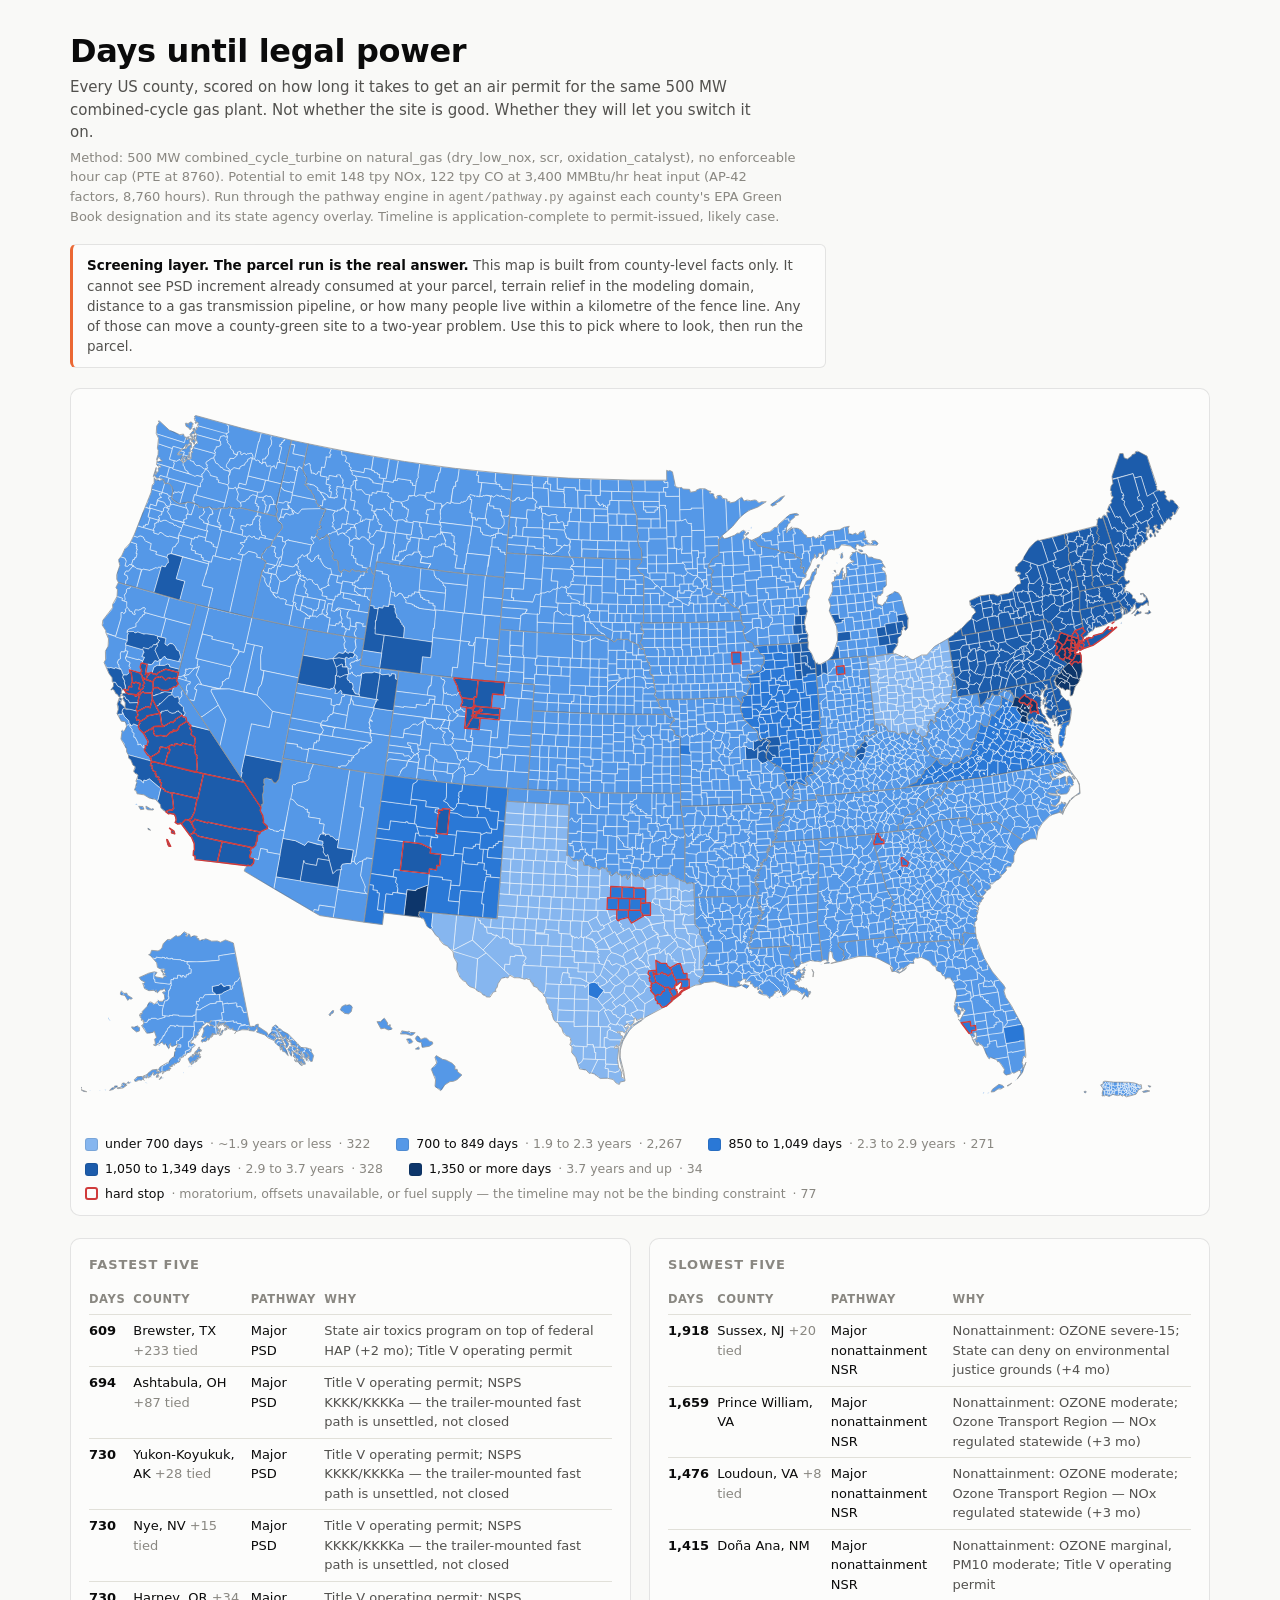
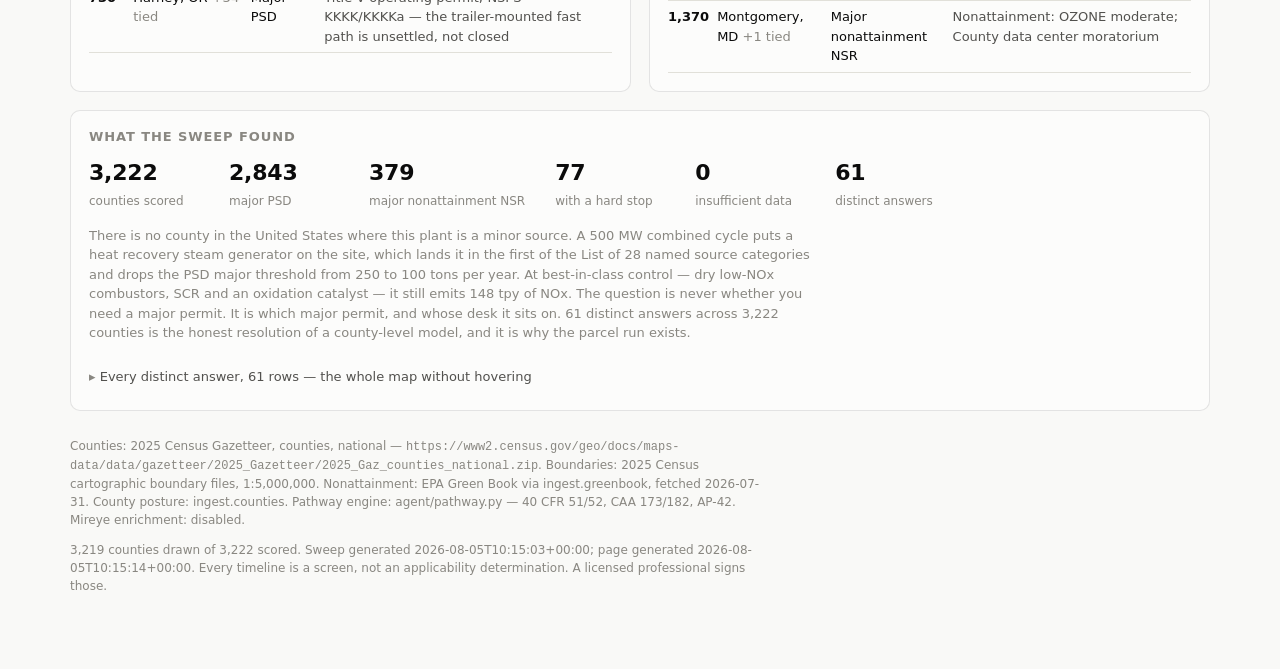
==== commit c3c396b2: "Rewrite the README around the decision tree Two mermaid diagrams that GitHub renders inline: the leg" ====
--- a/outputs/county_map.html
+++ b/outputs/county_map.html
@@ -213,7 +213,7 @@
 Pathway engine: agent/pathway.py — 40 CFR 51/52, CAA 173/182, AP-42.
 Mireye enrichment: disabled.</p>
 <p>3,219 counties drawn of 3,222 scored.
-Sweep generated 2026-08-05T10:01:12+00:00; page generated 2026-08-05T10:01:13+00:00.
+Sweep generated 2026-08-05T10:15:03+00:00; page generated 2026-08-05T10:15:14+00:00.
 Every timeline is a screen, not an applicability determination. A licensed professional
 signs those.</p>
 </footer>
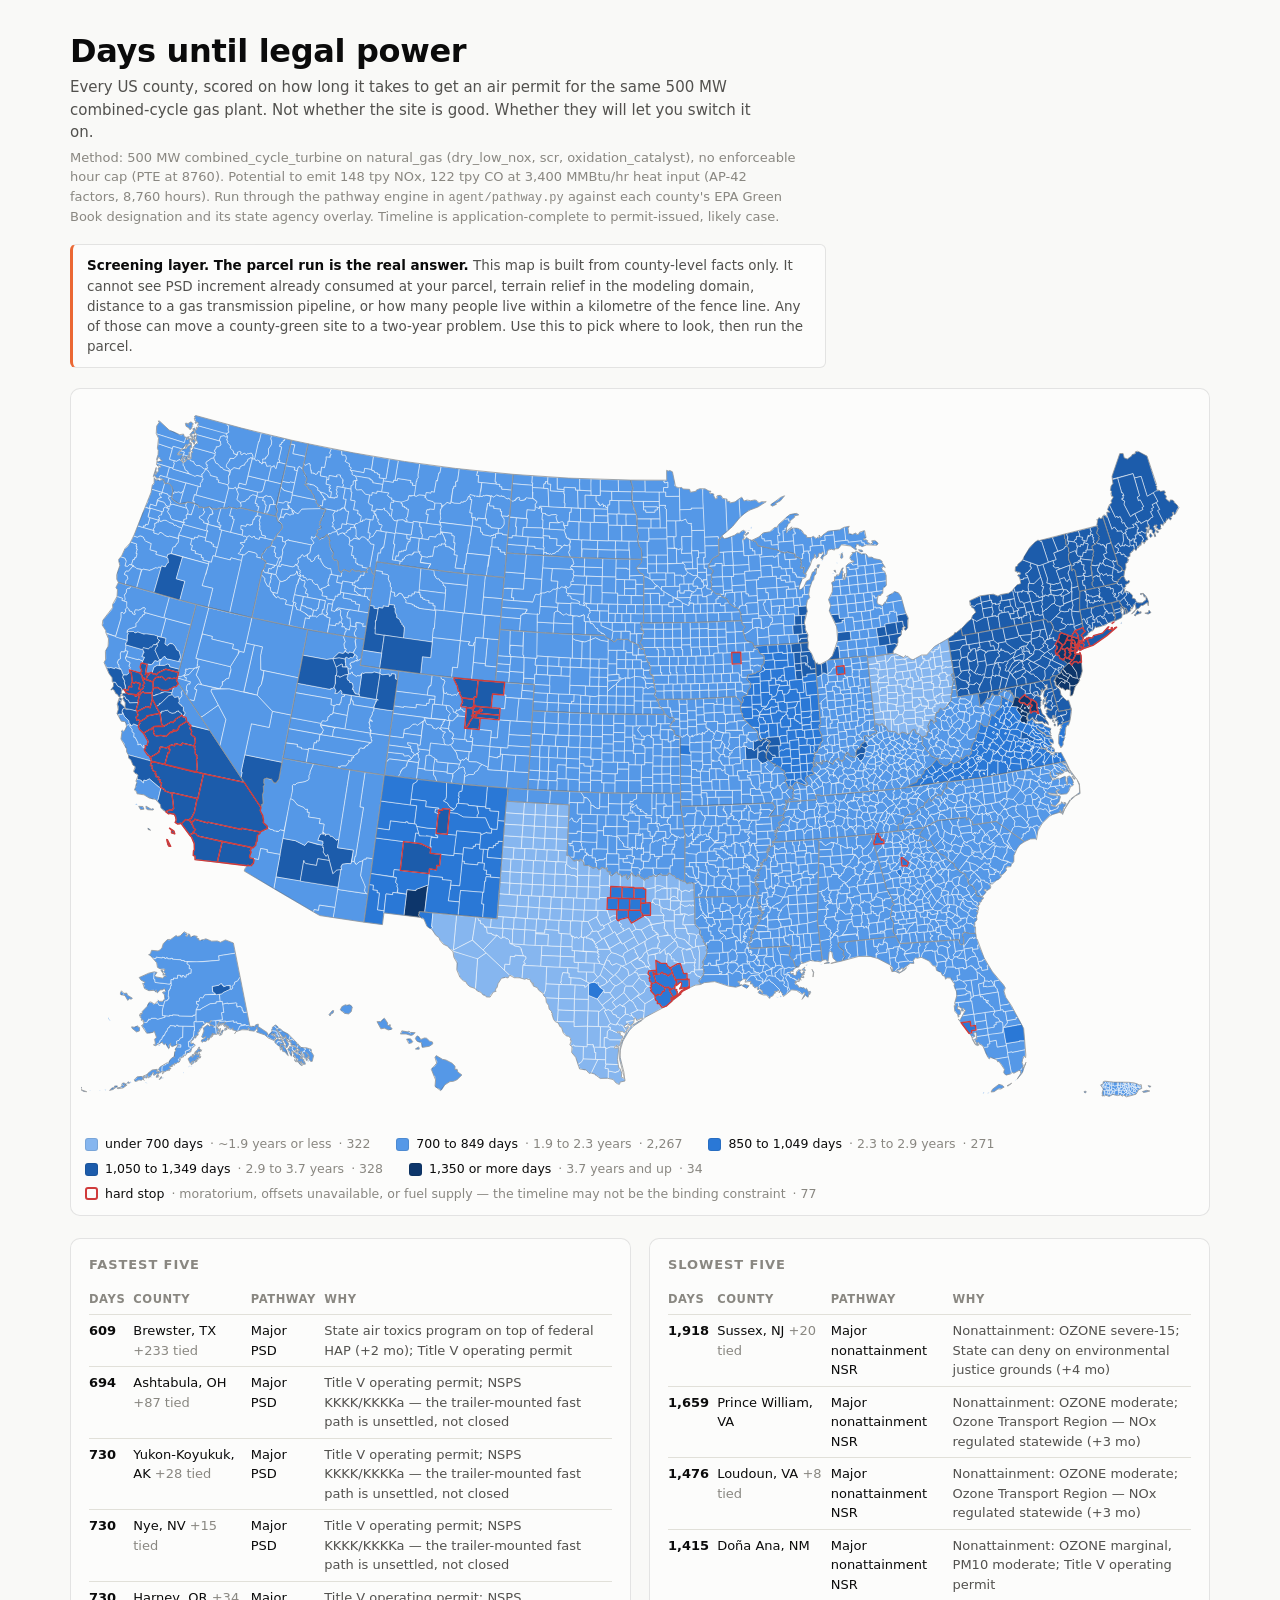
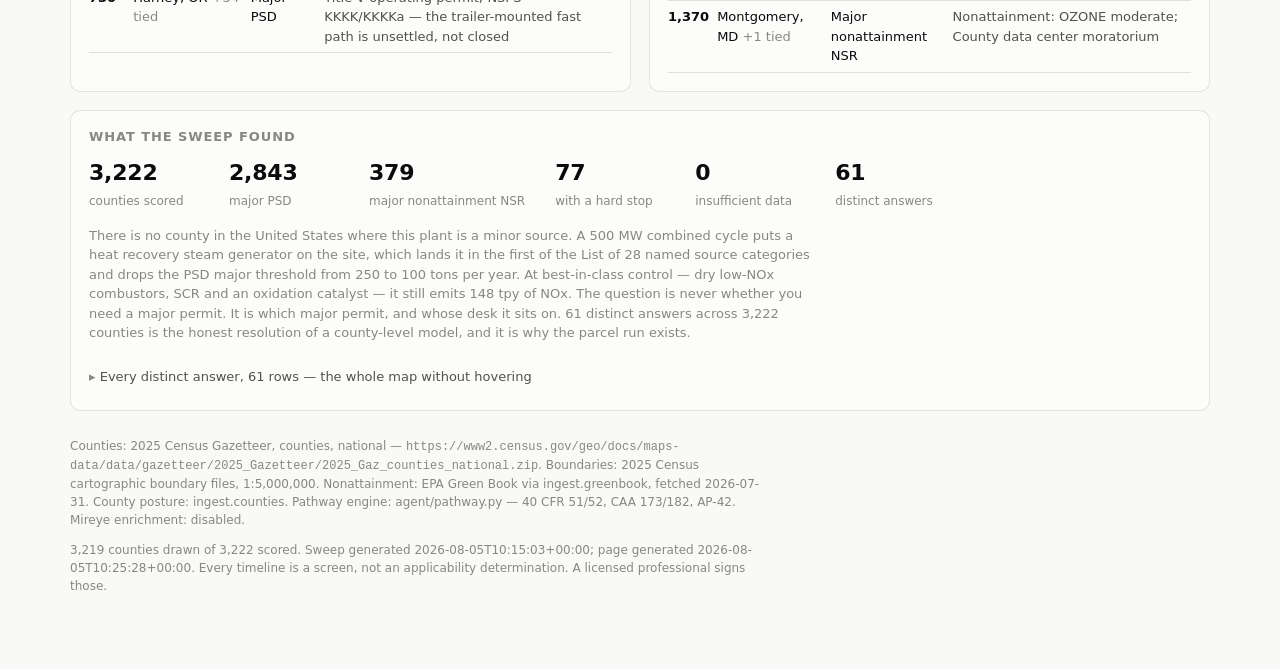
==== commit cf653c21: "Backfill county and state when a bare coordinate is passed to geocode A coordinate with no jurisdict" ====
--- a/outputs/county_map.html
+++ b/outputs/county_map.html
@@ -213,7 +213,7 @@
 Pathway engine: agent/pathway.py — 40 CFR 51/52, CAA 173/182, AP-42.
 Mireye enrichment: disabled.</p>
 <p>3,219 counties drawn of 3,222 scored.
-Sweep generated 2026-08-05T10:15:03+00:00; page generated 2026-08-05T10:15:14+00:00.
+Sweep generated 2026-08-05T10:15:03+00:00; page generated 2026-08-05T10:25:28+00:00.
 Every timeline is a screen, not an applicability determination. A licensed professional
 signs those.</p>
 </footer>
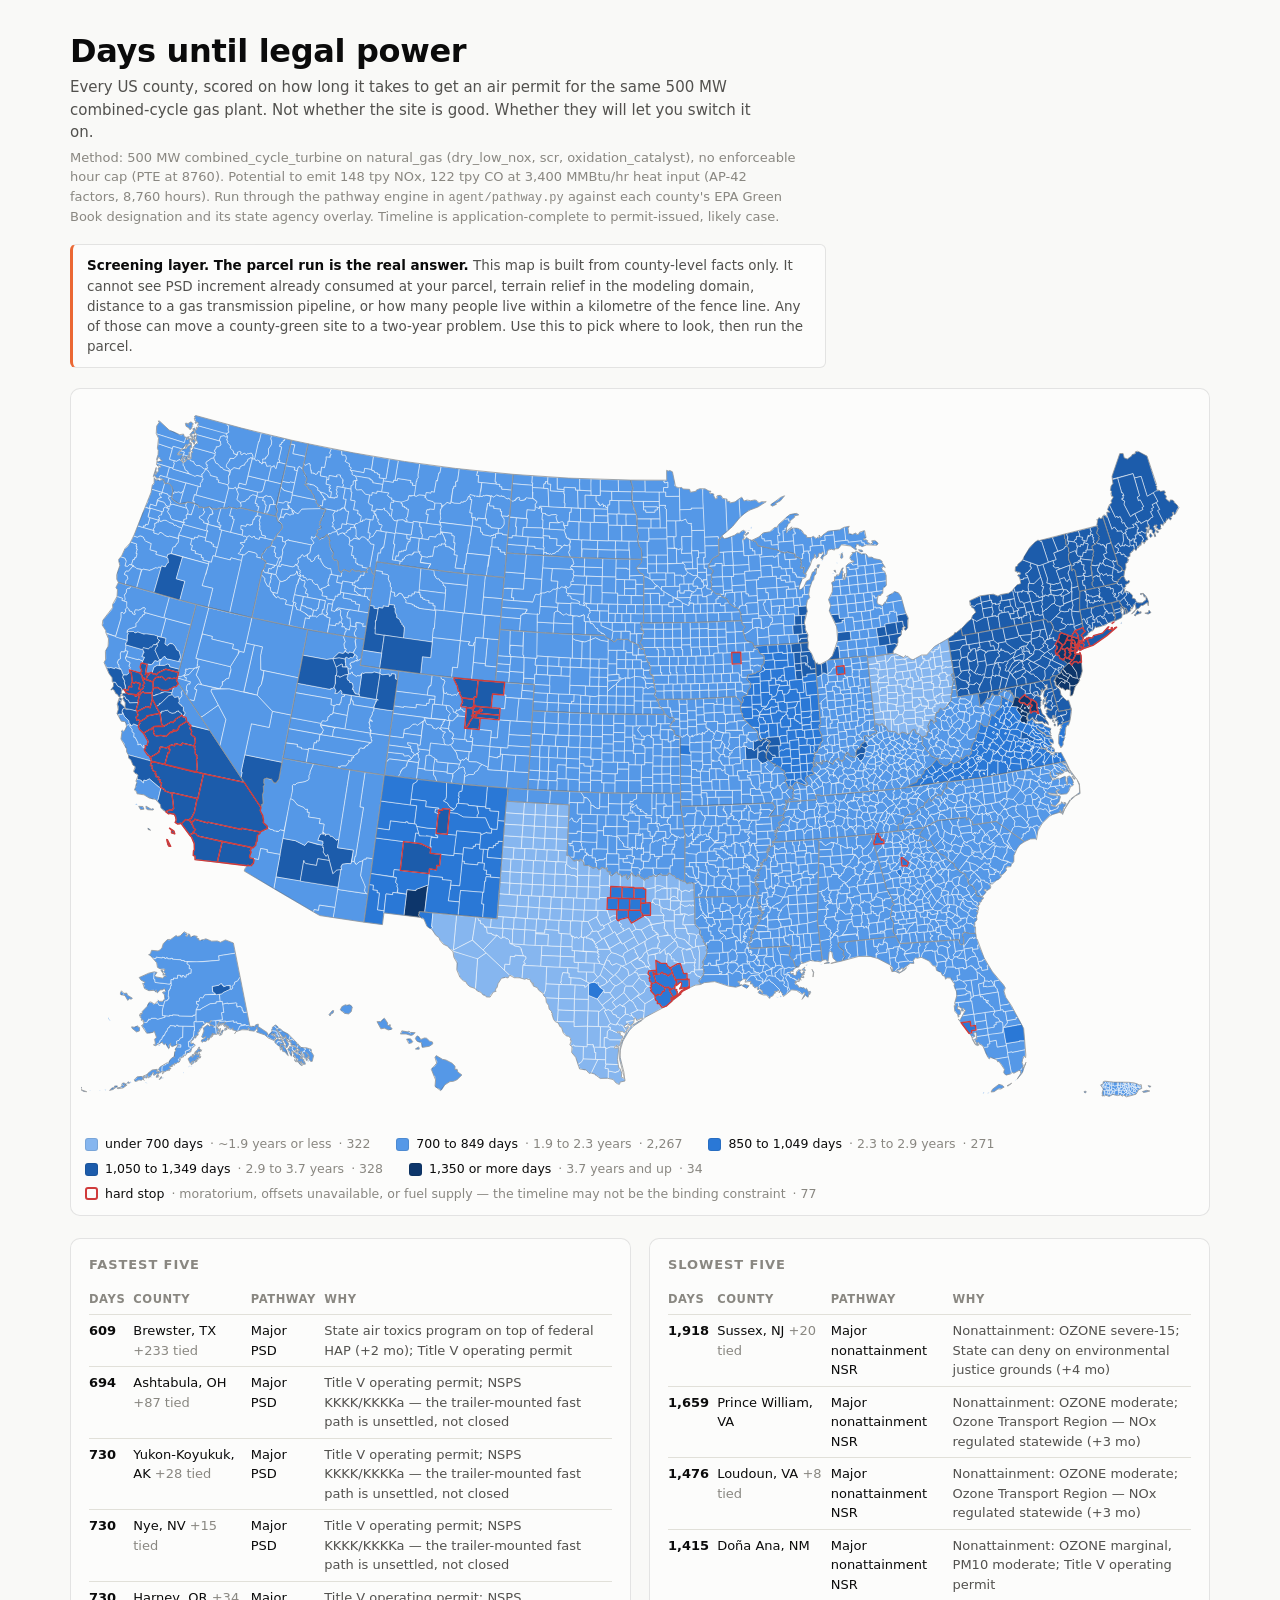
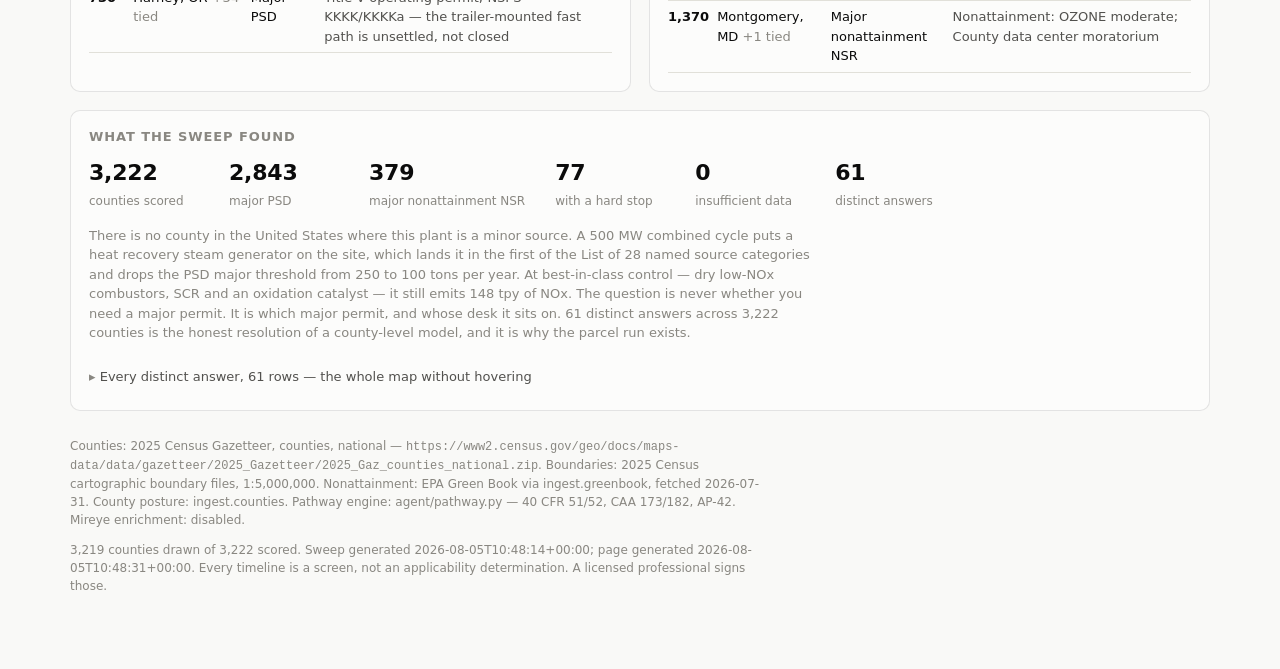
==== commit f85b27e9: "Fix OTR matching for Virginia's independent cities Census names them 'Alexandria city', not 'Alexand" ====
--- a/outputs/county_map.html
+++ b/outputs/county_map.html
@@ -213,7 +213,7 @@
 Pathway engine: agent/pathway.py — 40 CFR 51/52, CAA 173/182, AP-42.
 Mireye enrichment: disabled.</p>
 <p>3,219 counties drawn of 3,222 scored.
-Sweep generated 2026-08-05T10:15:03+00:00; page generated 2026-08-05T10:25:28+00:00.
+Sweep generated 2026-08-05T10:48:14+00:00; page generated 2026-08-05T10:48:31+00:00.
 Every timeline is a screen, not an applicability determination. A licensed professional
 signs those.</p>
 </footer>
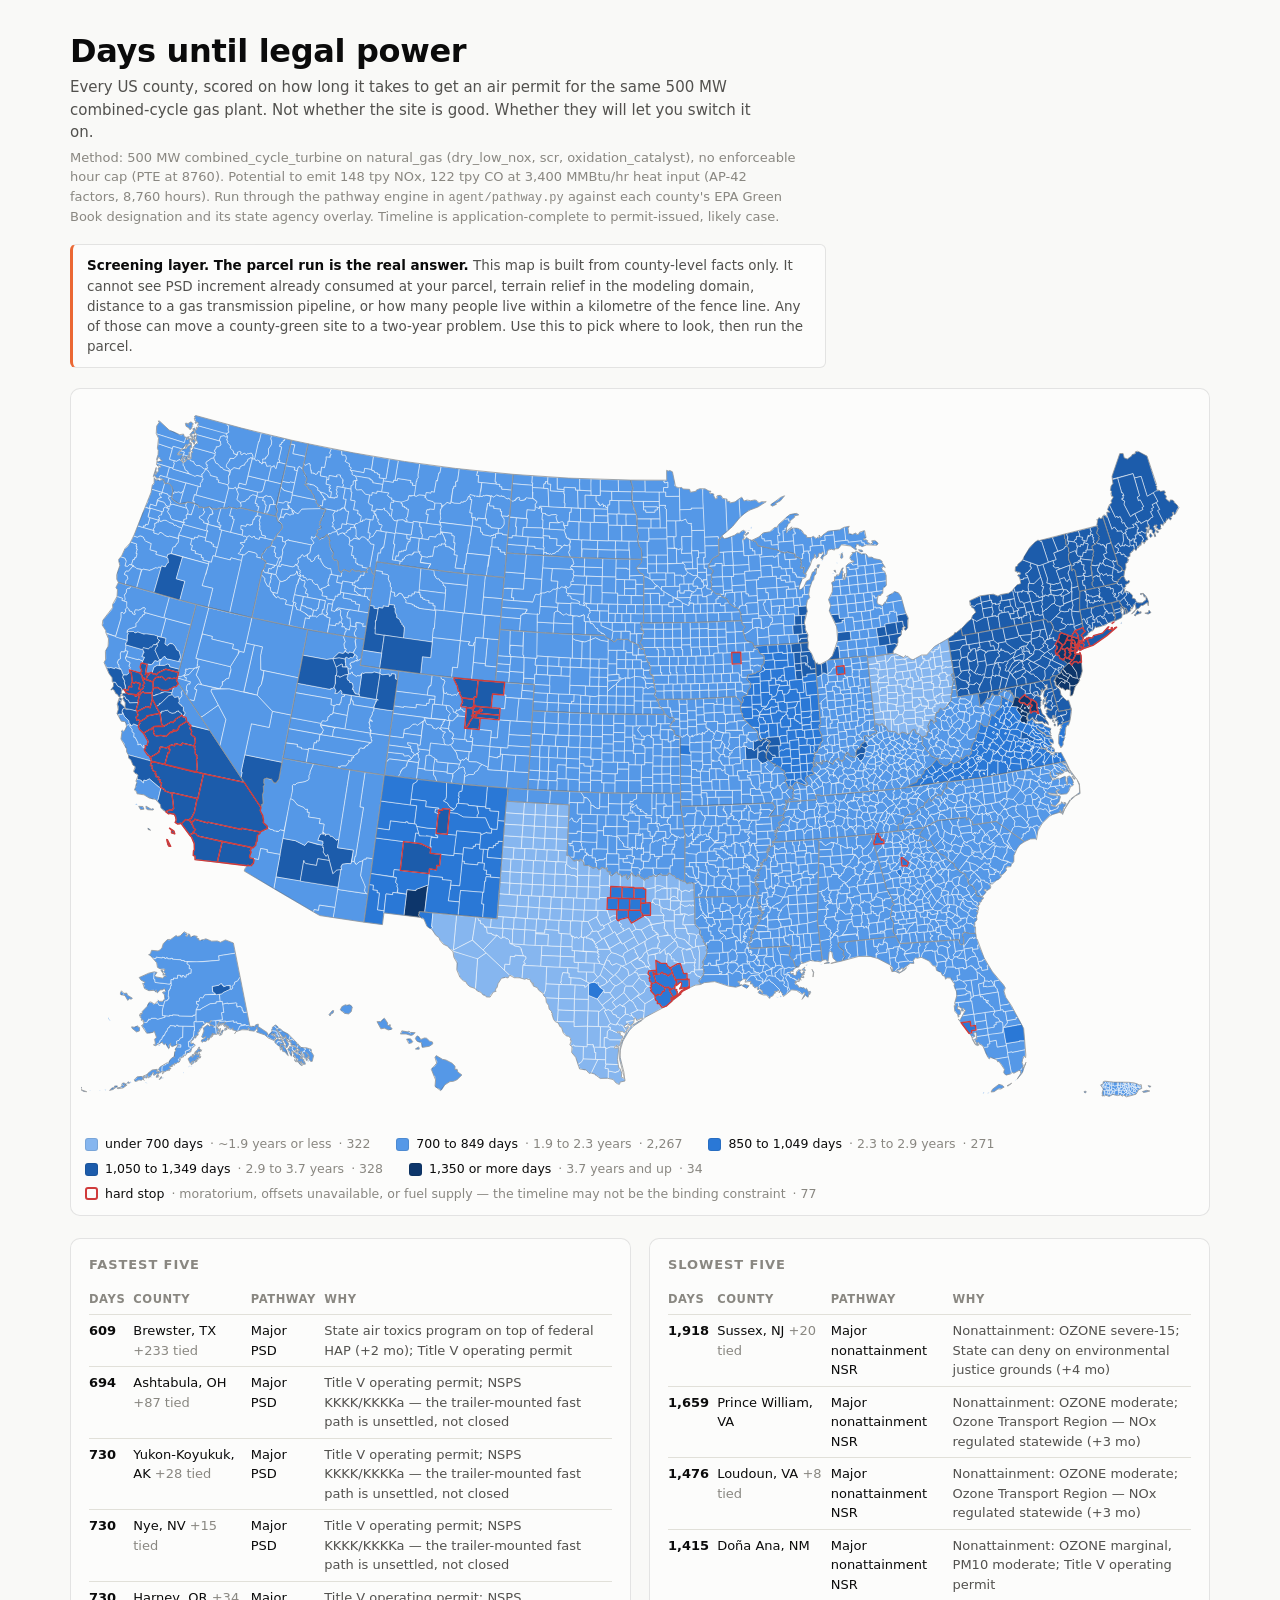
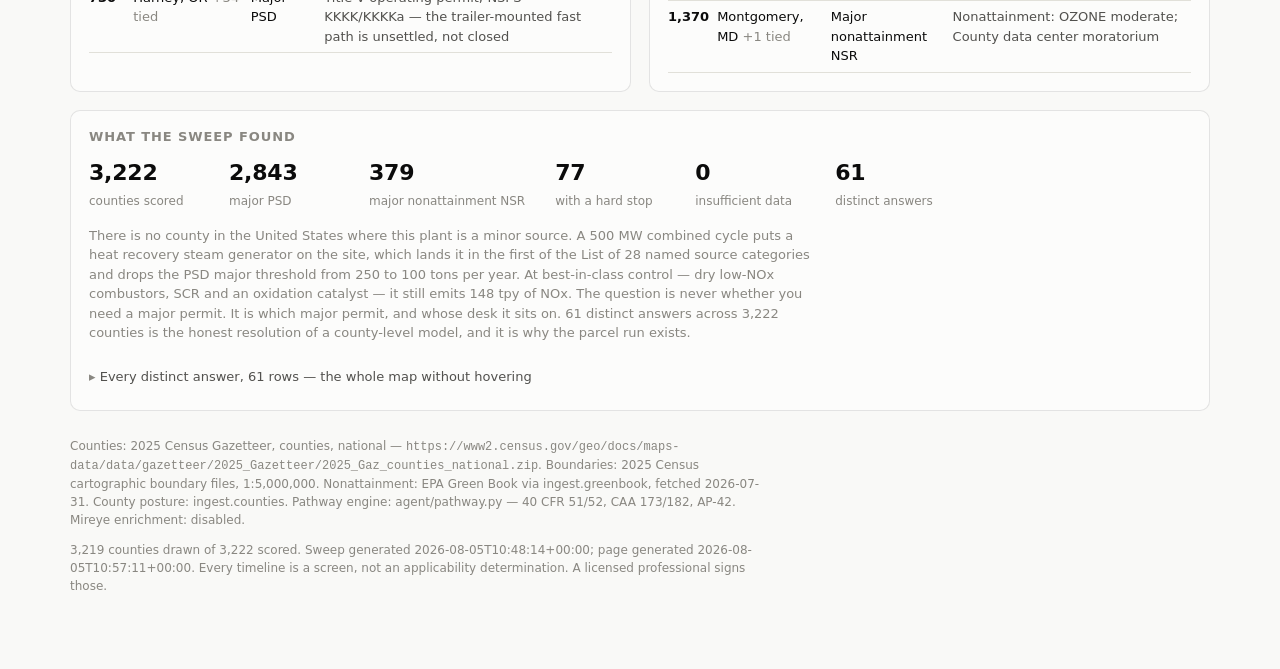
==== commit 499969bd: "Rename to Groundtruth; fix jurisdiction drift in the report Jurisdiction drift: the model calls reso" ====
--- a/outputs/county_map.html
+++ b/outputs/county_map.html
@@ -213,7 +213,7 @@
 Pathway engine: agent/pathway.py — 40 CFR 51/52, CAA 173/182, AP-42.
 Mireye enrichment: disabled.</p>
 <p>3,219 counties drawn of 3,222 scored.
-Sweep generated 2026-08-05T10:48:14+00:00; page generated 2026-08-05T10:48:31+00:00.
+Sweep generated 2026-08-05T10:48:14+00:00; page generated 2026-08-05T10:57:11+00:00.
 Every timeline is a screen, not an applicability determination. A licensed professional
 signs those.</p>
 </footer>
